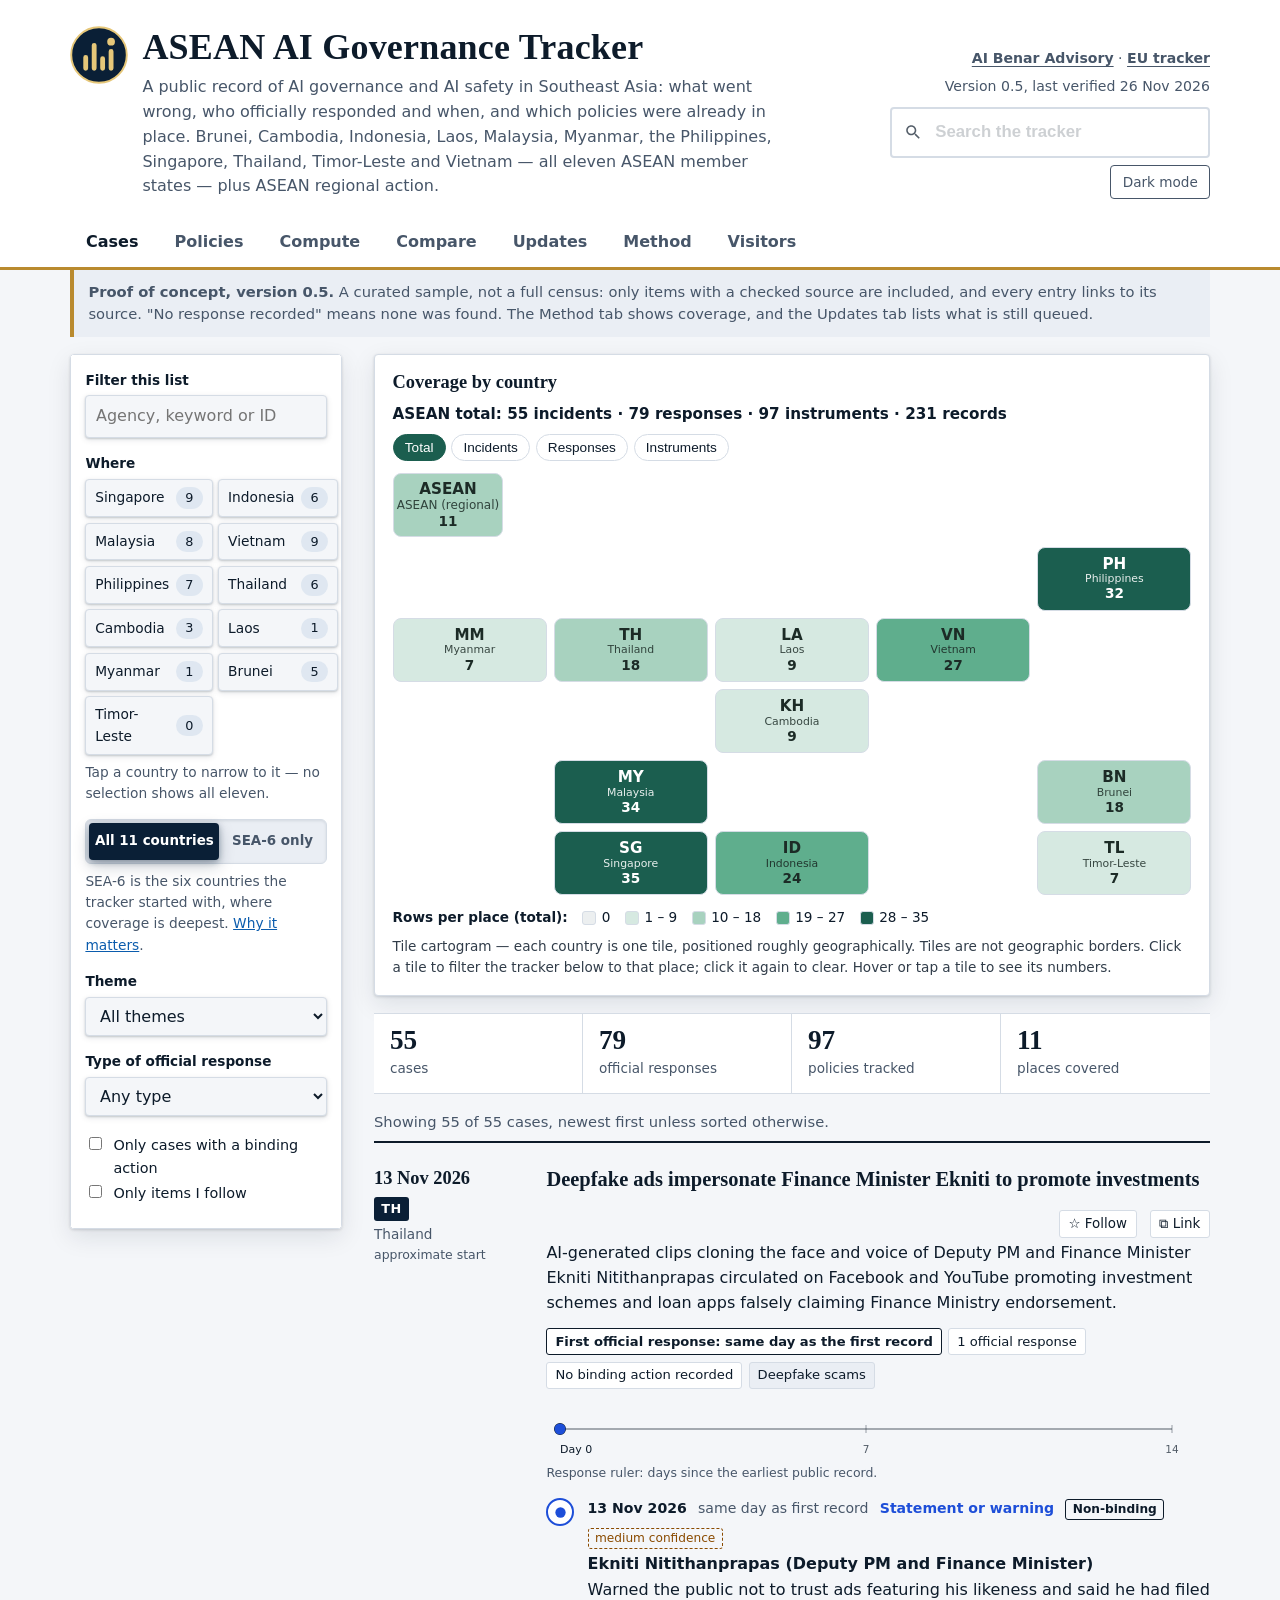
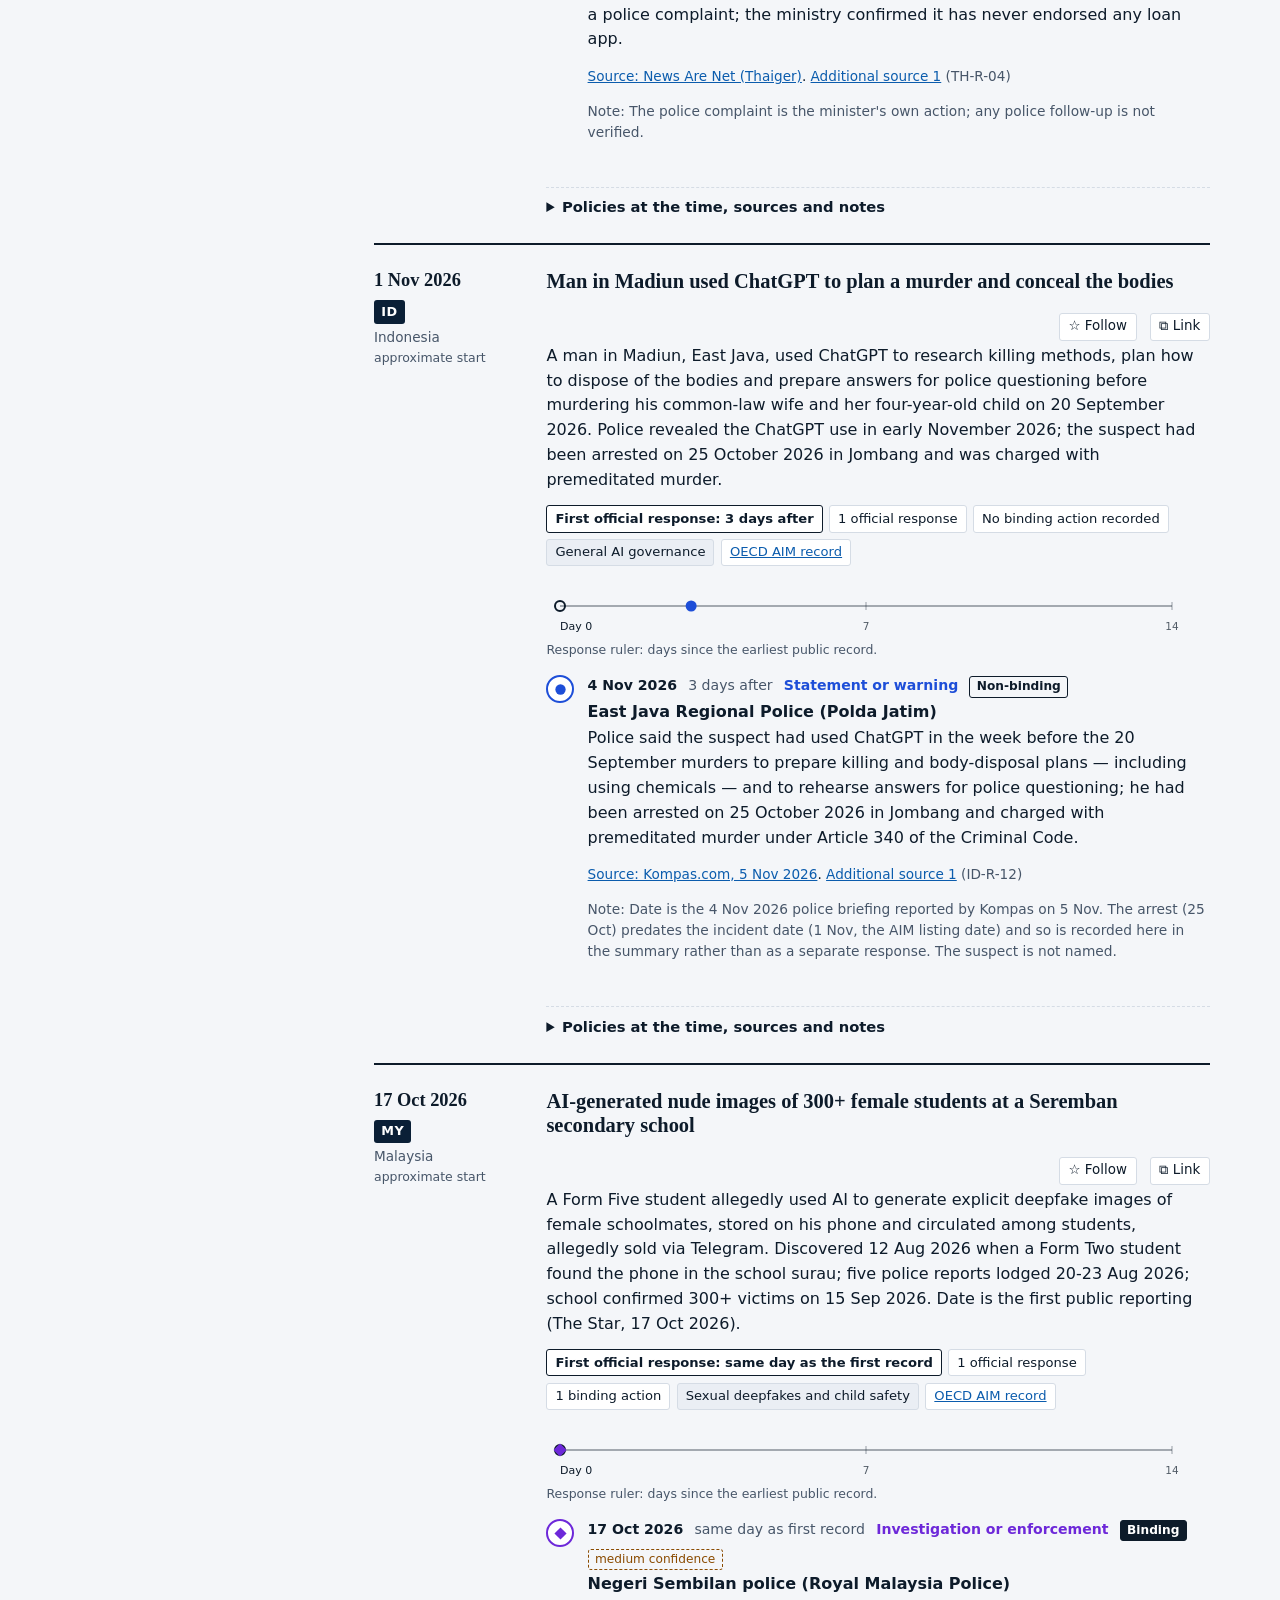
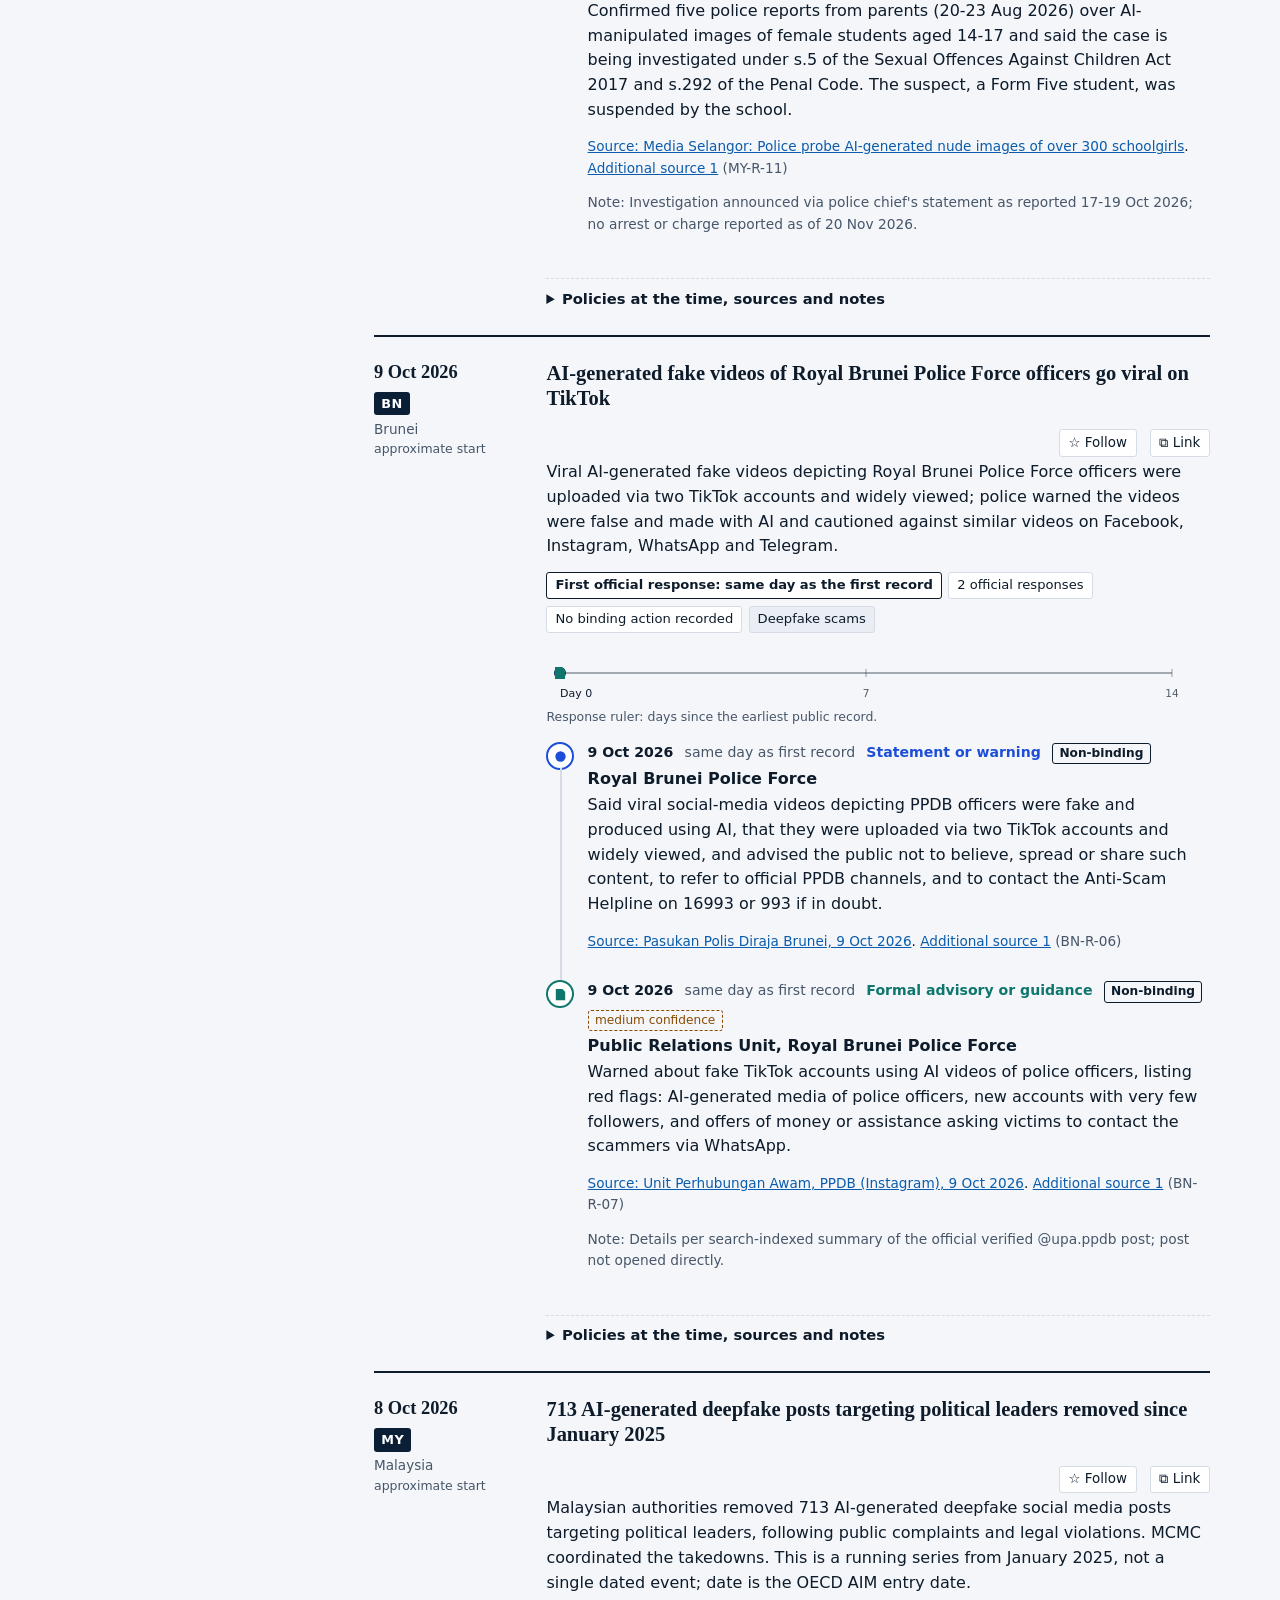
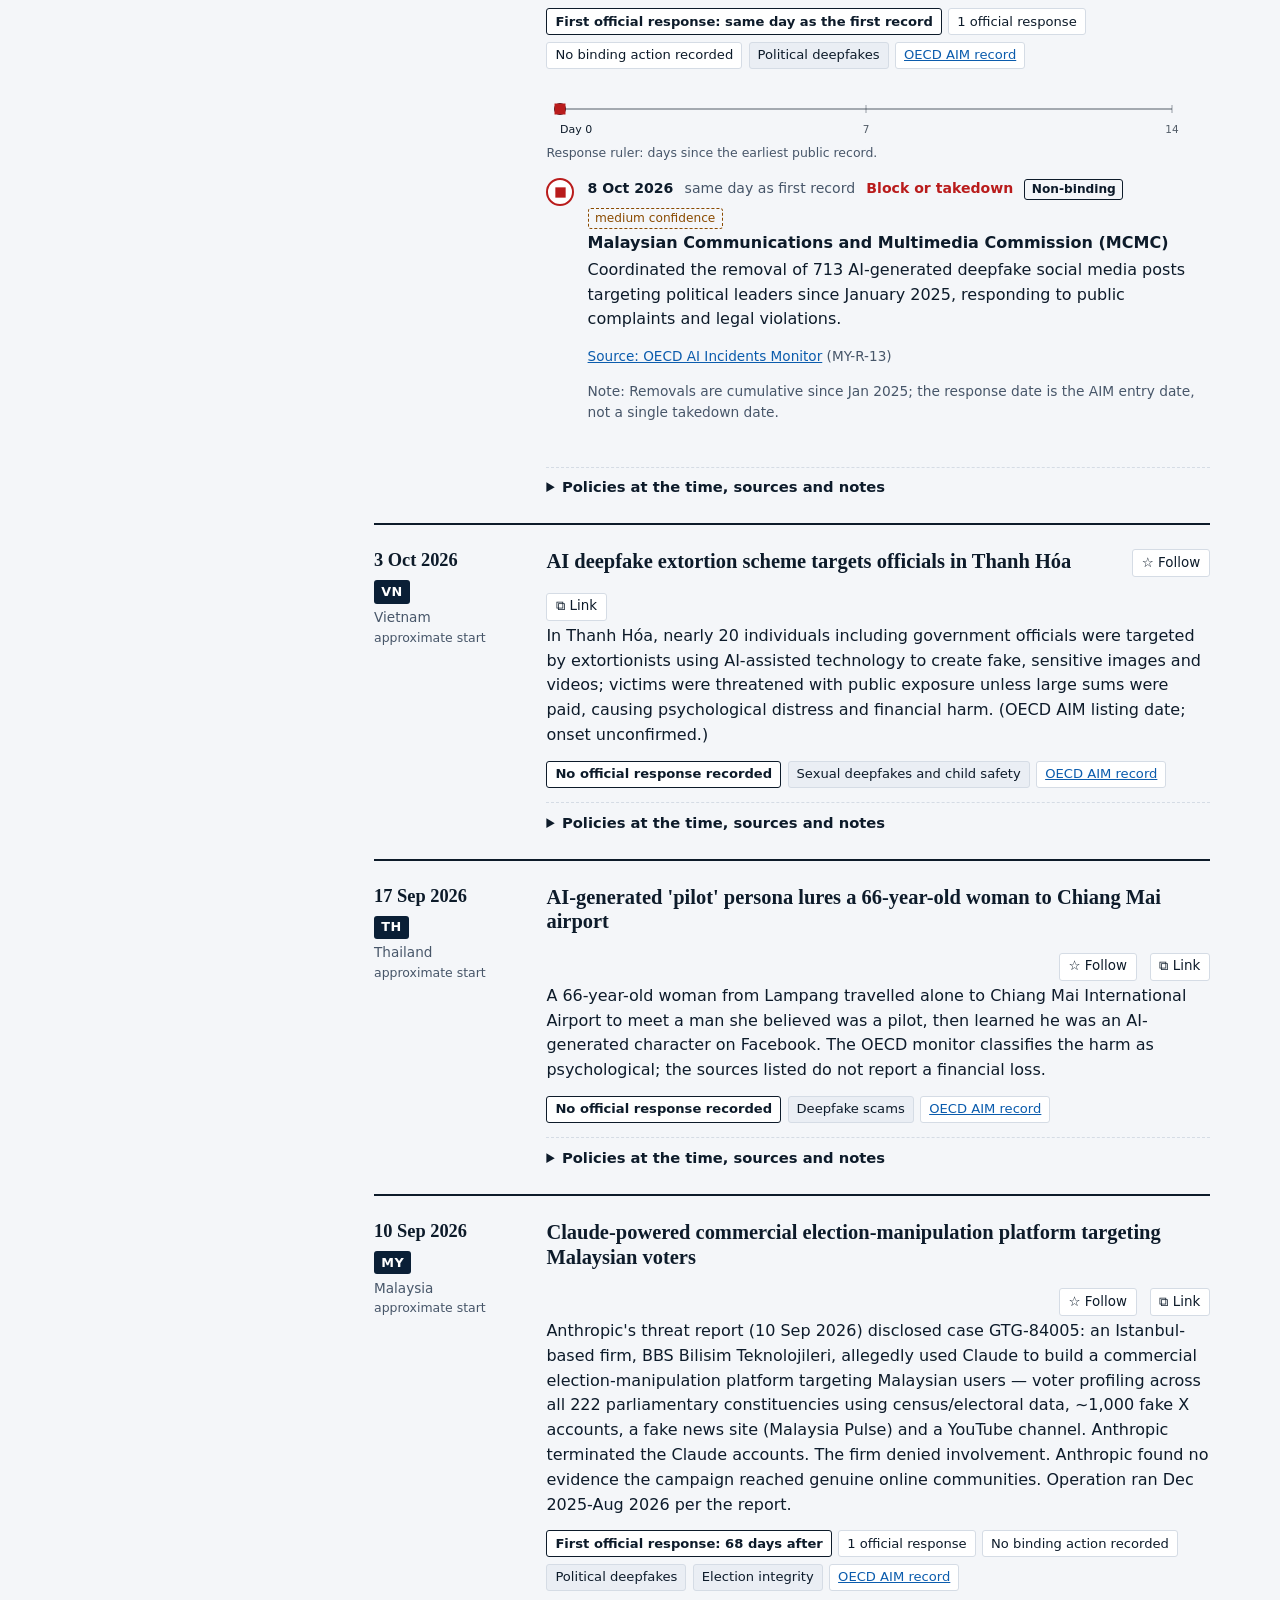
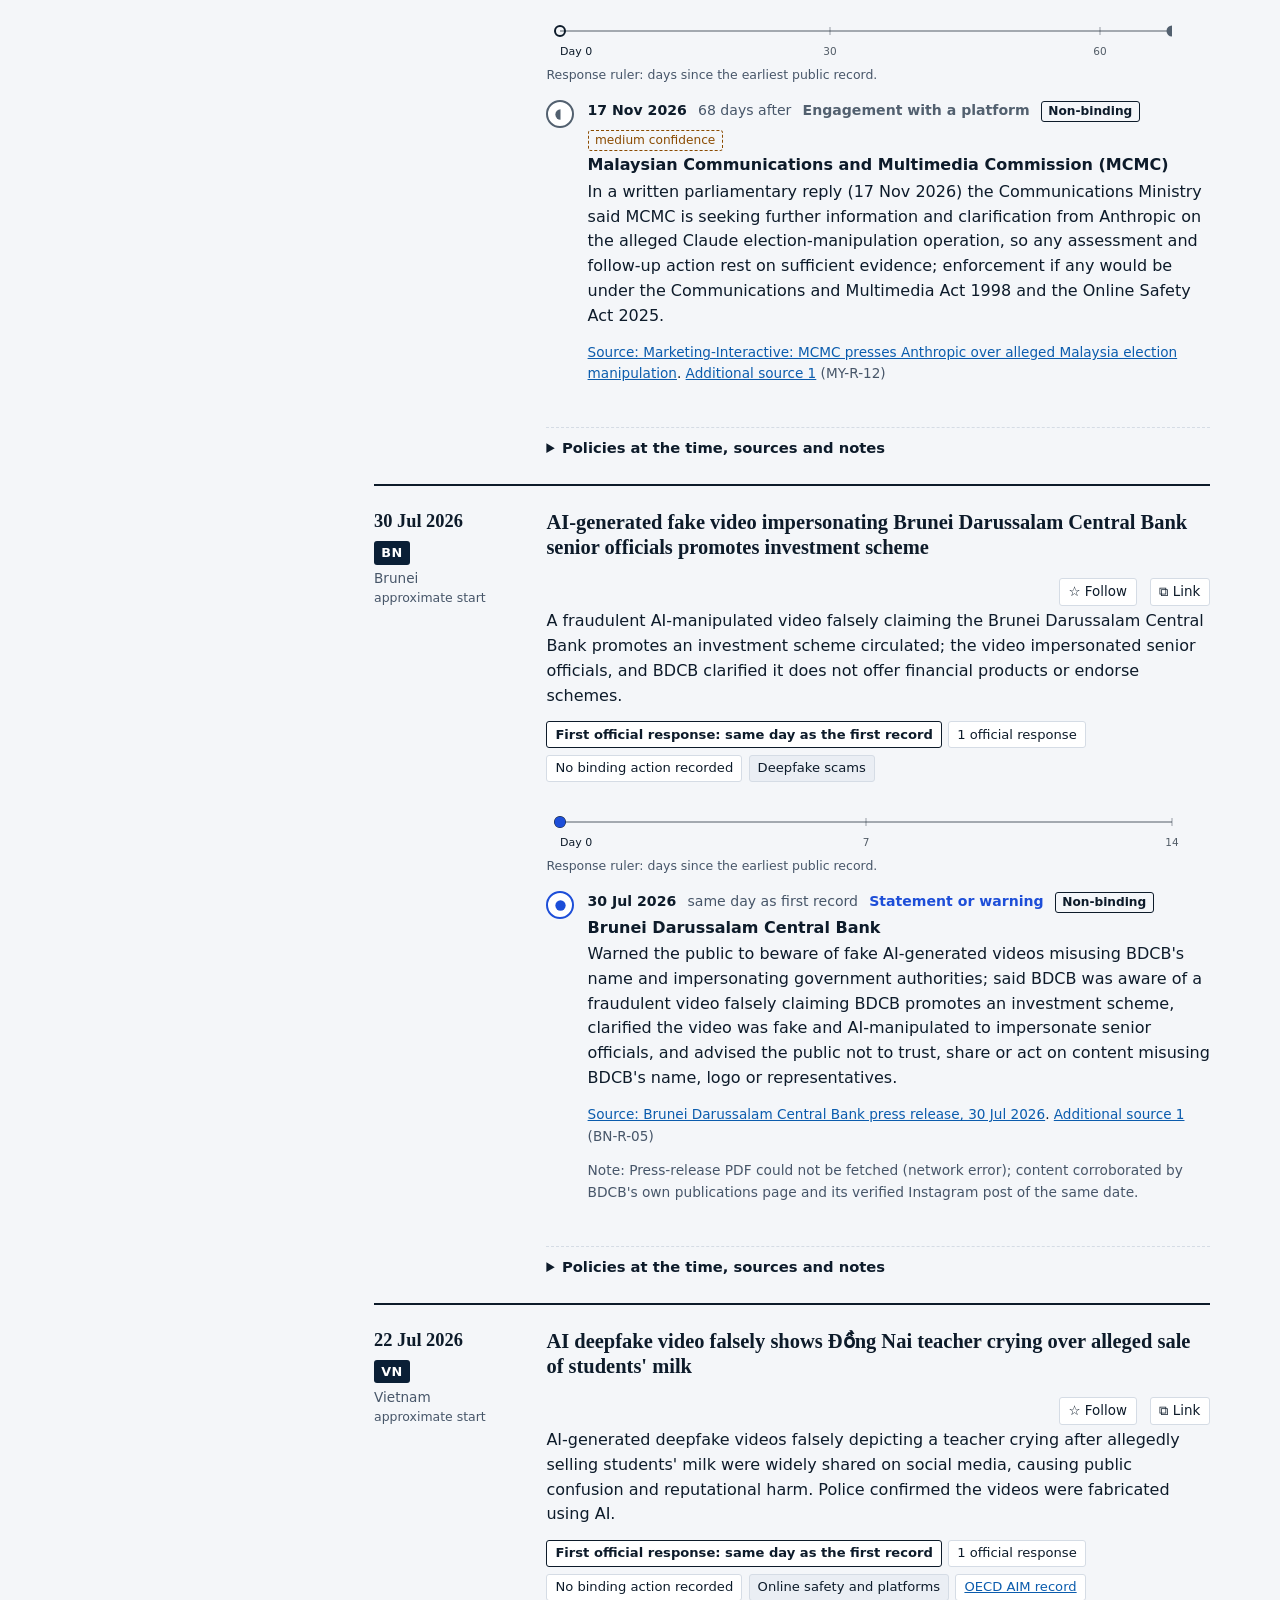
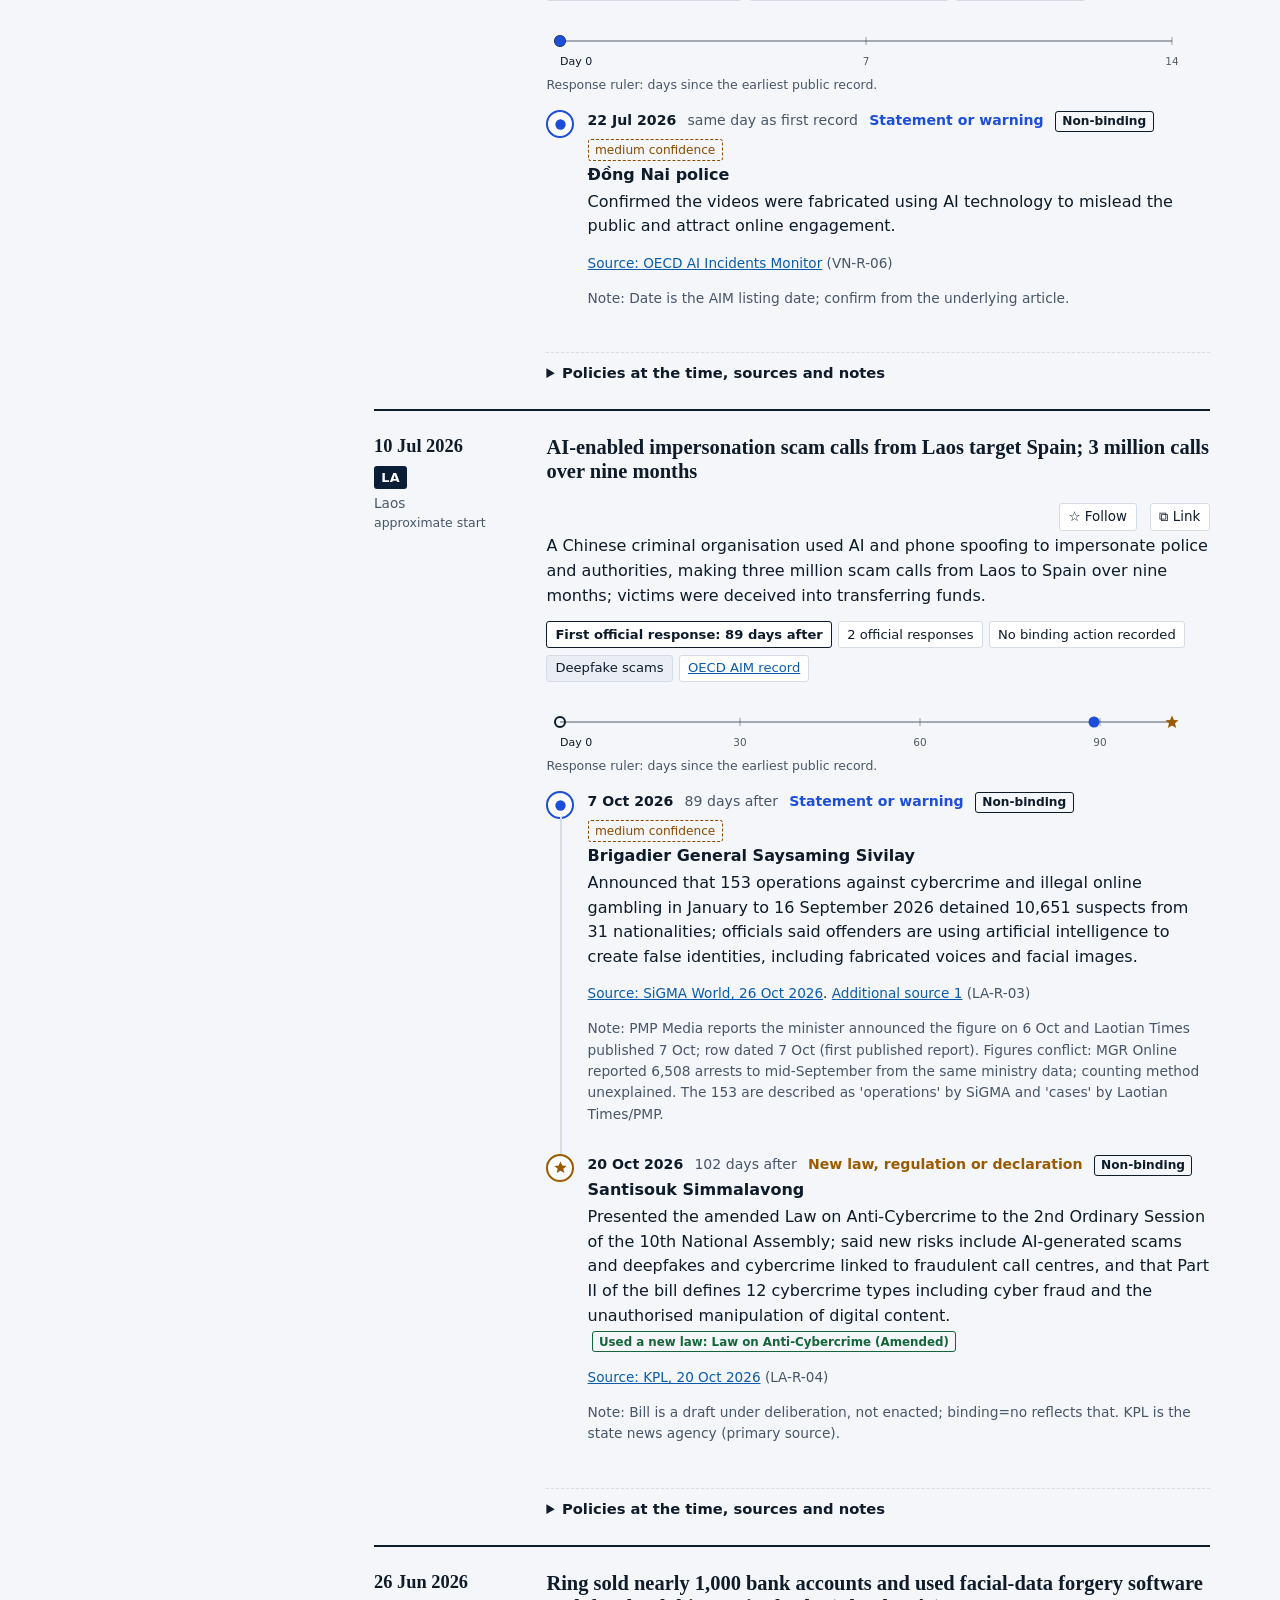
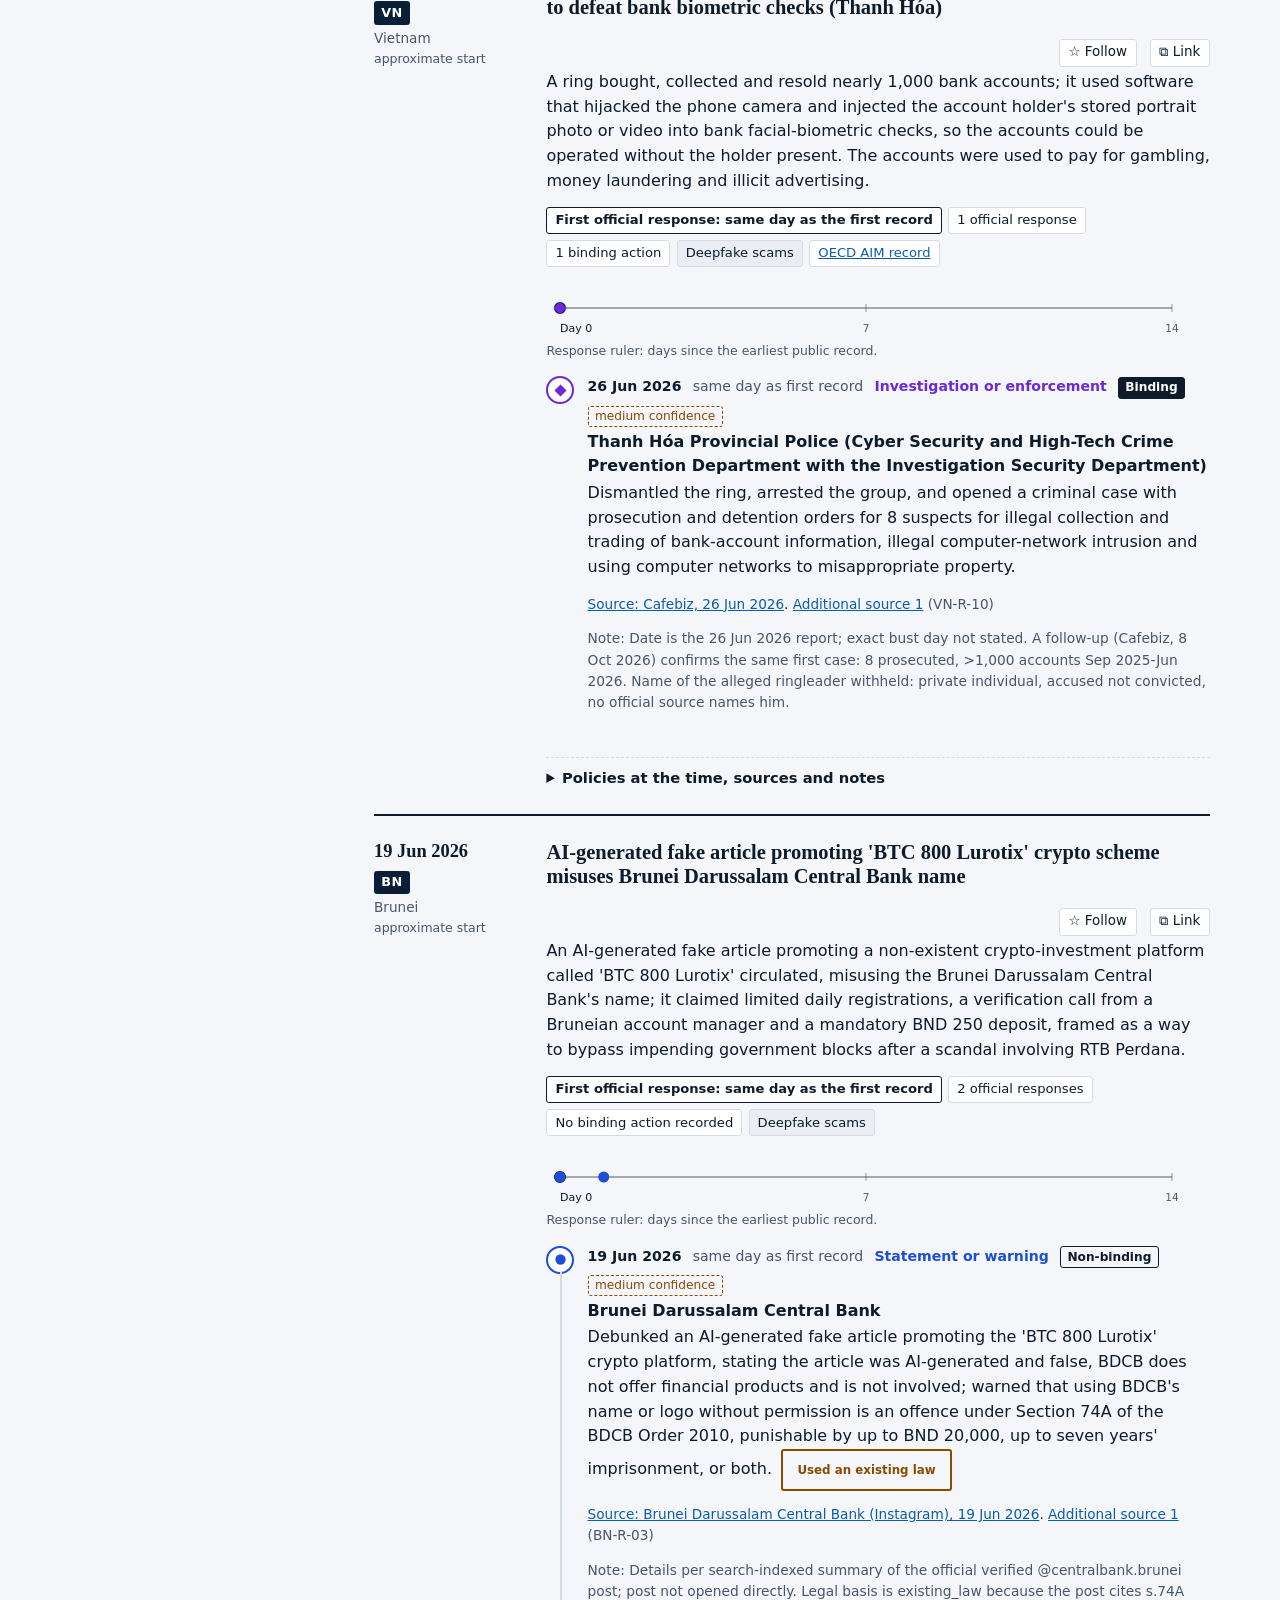
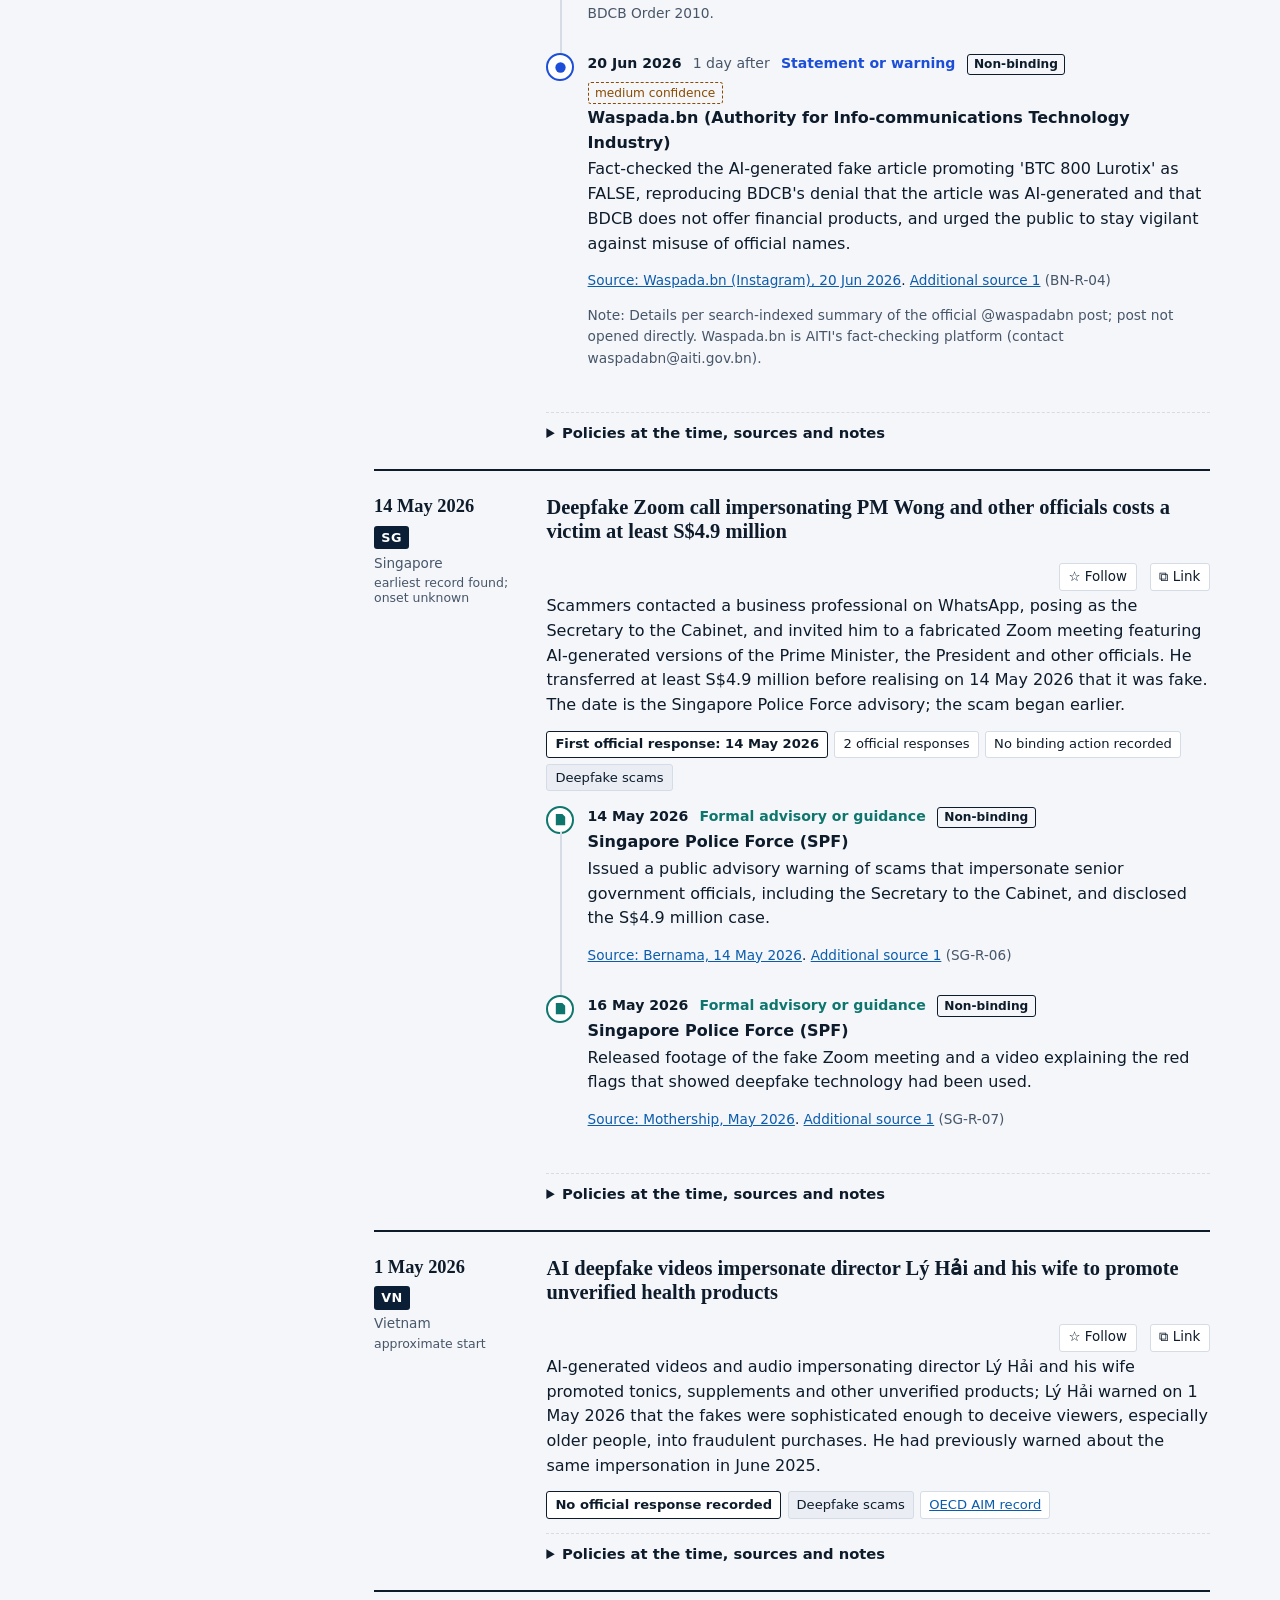
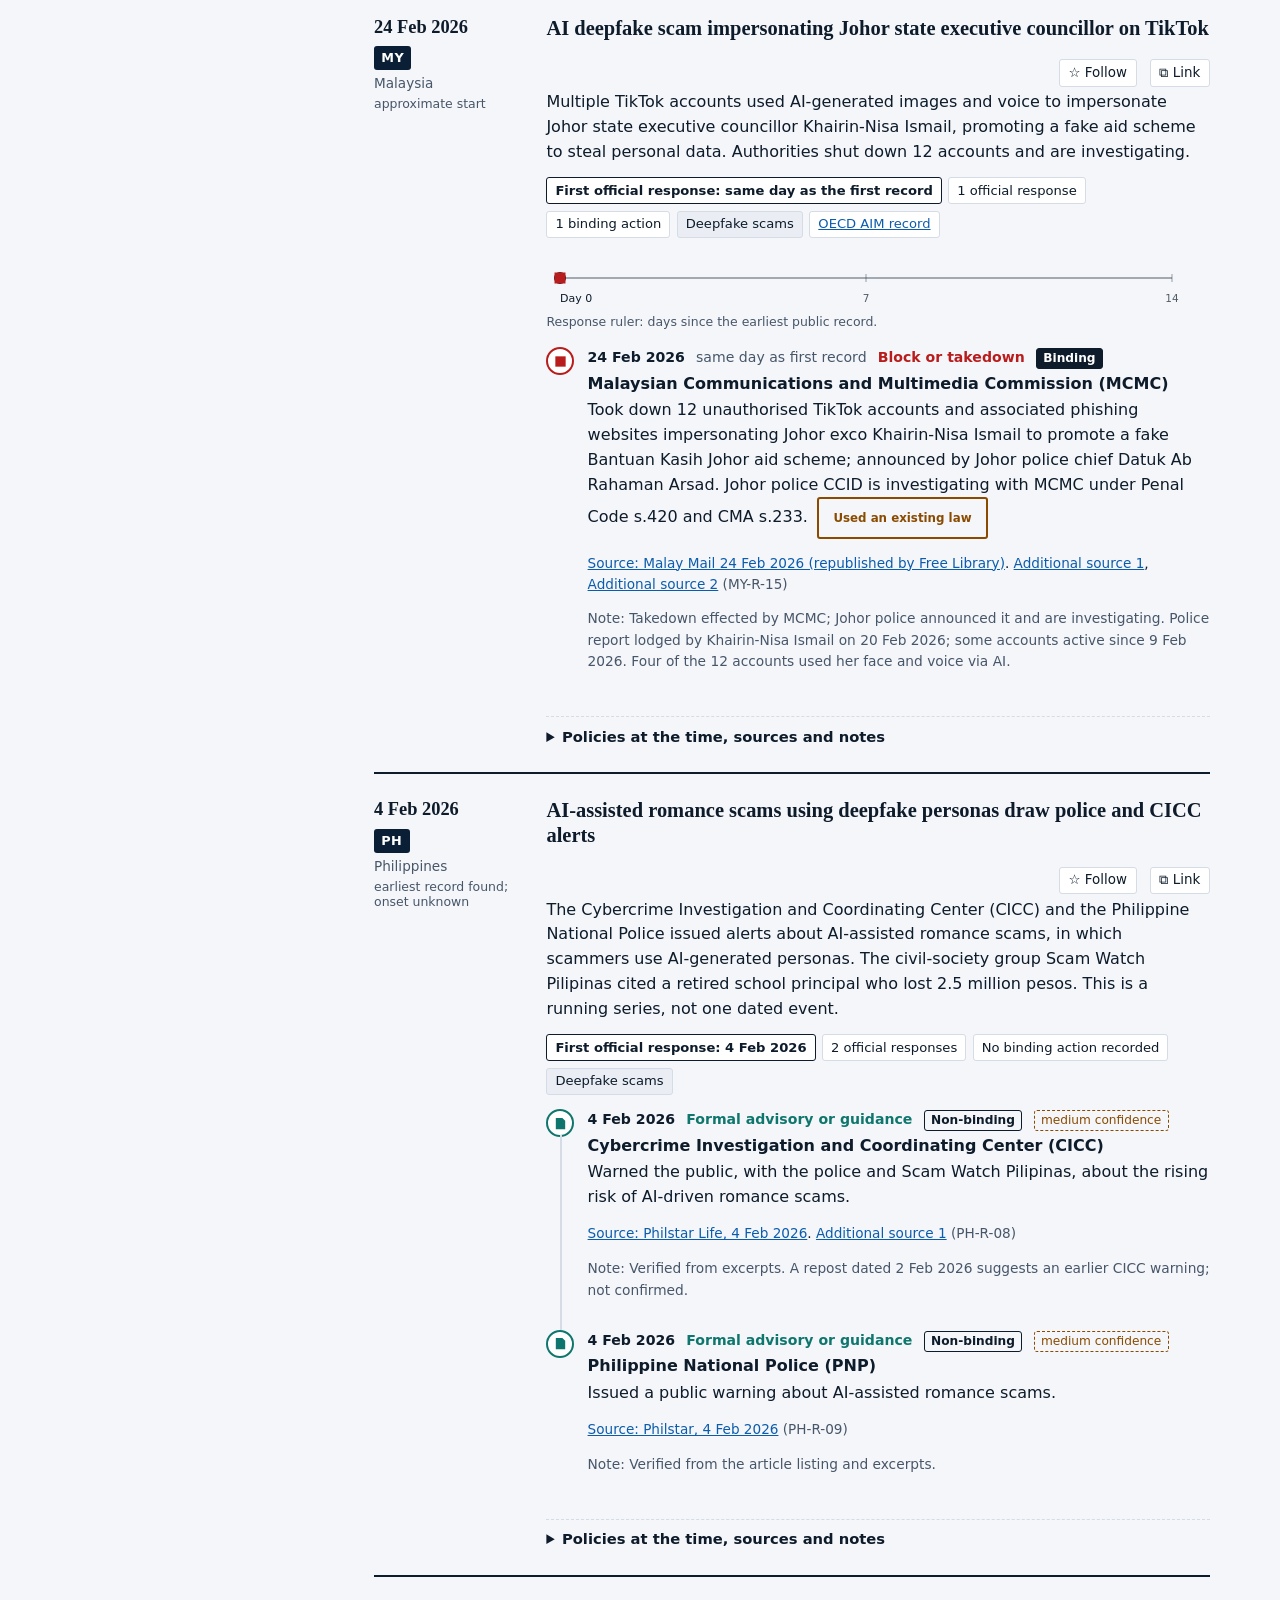
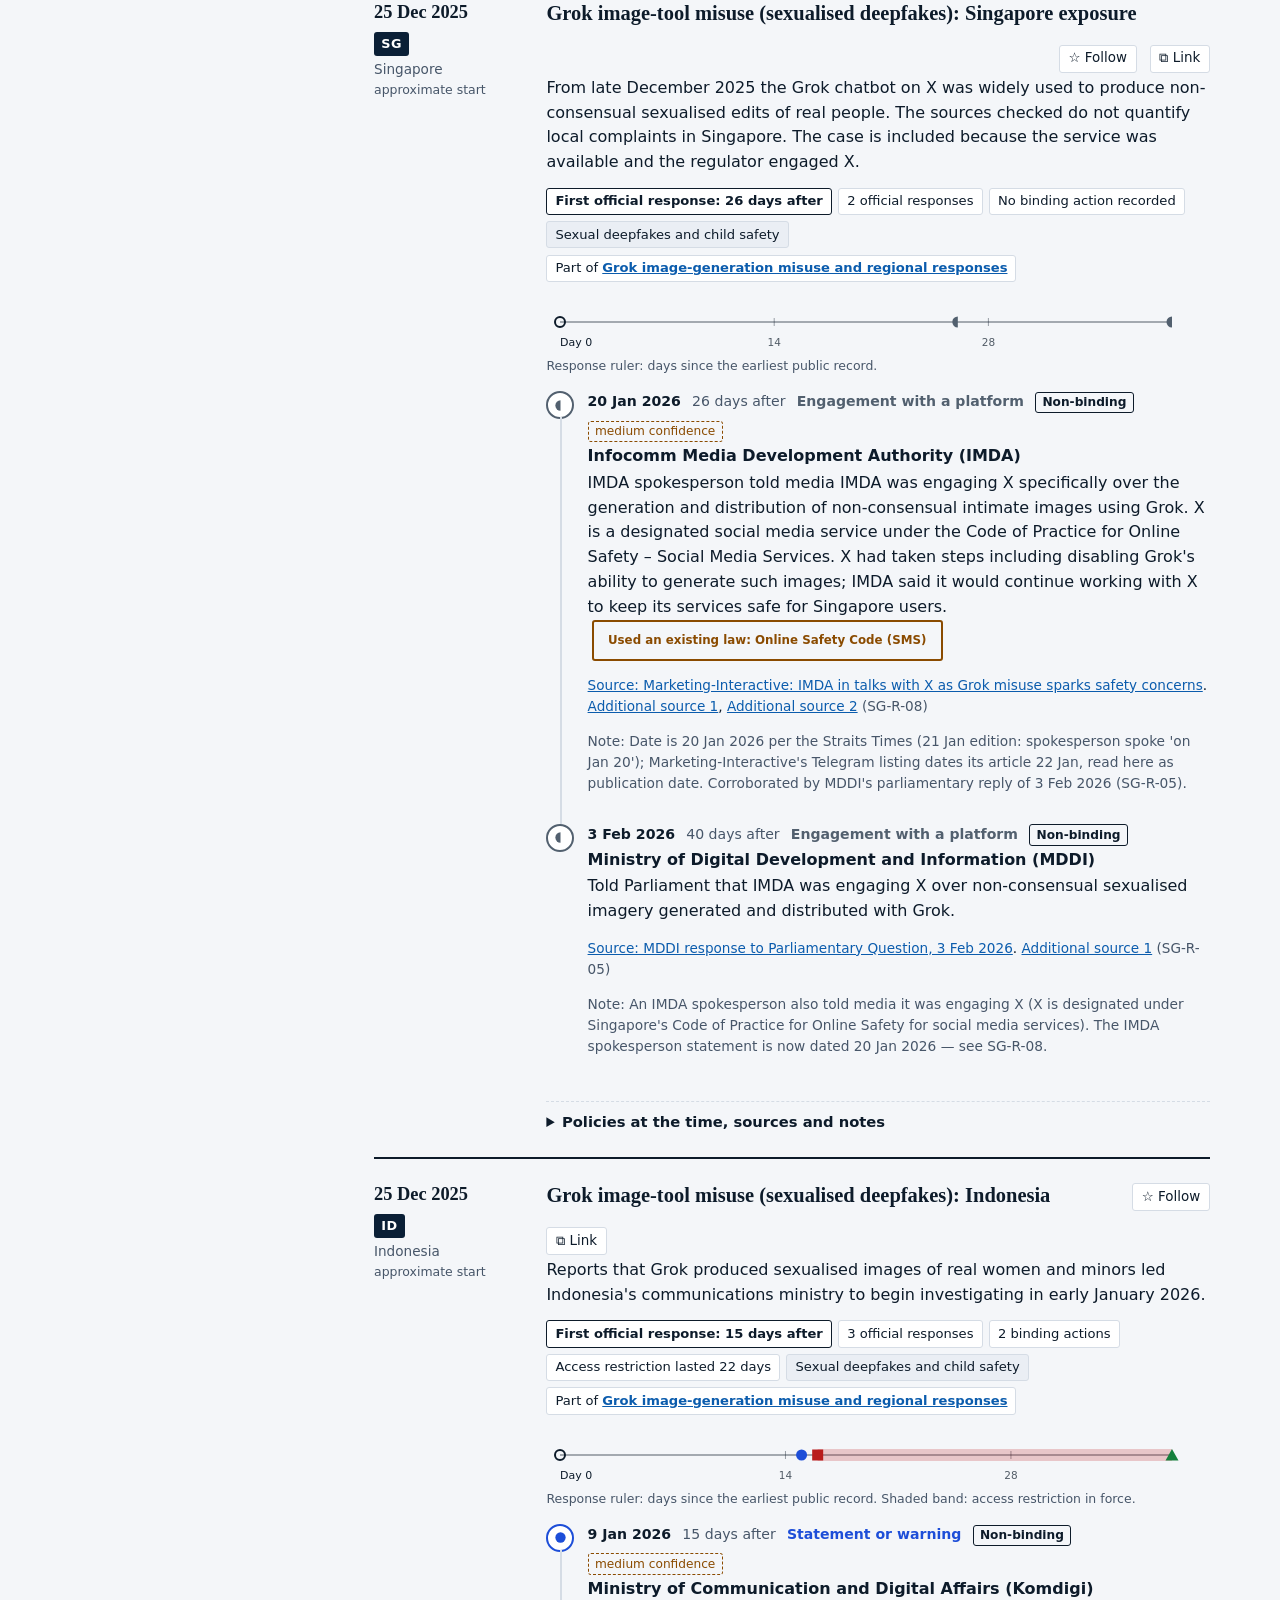
==== index.html @ 59e5571f "Add files via upload" ====
<!DOCTYPE html>
<html lang="en" data-theme="light">
<head>
<meta charset="utf-8">
<meta name="viewport" content="width=device-width, initial-scale=1">
<!-- Security headers GitHub Pages cannot set server-side (see README,
     "Privacy and security"): the meta equivalents that exist are set here.
     X-Content-Type-Options, X-Frame-Options and Permissions-Policy have no
     meta equivalent (browsers ignore a Permissions-Policy <meta> tag).
     CSP notes: the viewer script and styles are inline, so 'unsafe-inline'
     is required for both; the only external script is GoatCounter from
     gc.zgo.at, and the only external fetch is its counting endpoint
     (*.goatcounter.com, incl. the image-pixel fallback). Pagefind search
     runs on WebAssembly, so 'wasm-unsafe-eval' is allowed for script-src:
     it permits compiling WebAssembly and nothing else — JavaScript eval
     stays blocked. If STATS_URL in build.py is ever set to another host,
     add it to connect-src. -->
<meta http-equiv="Content-Security-Policy" content="default-src 'self'; script-src 'self' 'unsafe-inline' 'wasm-unsafe-eval' https://gc.zgo.at; style-src 'self' 'unsafe-inline'; img-src 'self' data: https://*.goatcounter.com; connect-src 'self' https://*.goatcounter.com; font-src 'self'; object-src 'none'; base-uri 'self'; form-action 'none'">
<meta name="referrer" content="strict-origin-when-cross-origin">
<title>ASEAN AI Governance Tracker</title>
<meta name="description" content="A public record of AI governance and AI safety in Southeast Asia: AI incidents, official responses, policies and compute, for all eleven ASEAN member states and ASEAN regional action. Every entry has a source link.">
<link rel="icon" href="data:image/svg+xml,%3Csvg xmlns='http://www.w3.org/2000/svg' viewBox='0 0 16 16'%3E%3Ccircle cx='8' cy='8' r='8' fill='%230a1f36'/%3E%3Cpath d='M4.6 11.6V8.4M7 11.6V5.4M9.4 11.6V8.9M11.8 11.6V7' stroke='%23e6c779' stroke-width='1.6' stroke-linecap='round'/%3E%3C/svg%3E">
<link rel="alternate" type="application/rss+xml" title="ASEAN AI Governance Tracker — Updates" href="feed.xml">
<link rel="alternate" type="application/feed+json" title="ASEAN AI Governance Tracker — Updates" href="feed.json">
<link rel="stylesheet" href="pagefind/pagefind-ui.css">
<style>
:root{
  --paper:#f4f6f9; --surface:#fff; --ink:#0d1b2a; --muted:#475669; --line:#d5dce5; --soft:#eaeef4;
  --navy:#0a1f36; --gold:#b98a2e; --gold-text:#e6c779; --link:#0b5cad; --focus:#0b5cad;
  --t-statement:#1d4ed8; --t-advisory:#0f766e; --t-enforcement:#6d28d9; --t-block:#b91c1c;
  --t-engagement:#52606f; --t-lifted:#15803d; --t-legislation:#9a5b00;
  --ok:#14663a; --warn:#8a4b00; --serif:Georgia,"Iowan Old Style","Times New Roman",serif;
  --sans:system-ui,-apple-system,"Segoe UI",Roboto,"Helvetica Neue",Arial,sans-serif;
  --sel:#0a1f36; --sel-ink:#fff;
  --sh-btn:0 1px 2px rgba(10,25,45,.18),0 2px 6px rgba(10,25,45,.10);
  --sh-btn-hov:0 2px 5px rgba(10,25,45,.22),0 6px 16px rgba(10,25,45,.14);
  --sh-card:0 1px 3px rgba(10,25,45,.16),0 8px 24px rgba(10,25,45,.10);
  --sh-sel:0 2px 6px rgba(10,31,54,.35),0 6px 16px rgba(10,31,54,.22);
}
[data-theme=dark]{
  --paper:#0c1521; --surface:#122033; --ink:#e9eef5; --muted:#a3b3c4; --line:#27384d; --soft:#192a40;
  --navy:#071423; --gold:#d6ae5a; --gold-text:#e6c779; --link:#8ab8ff; --focus:#8ab8ff;
  --t-statement:#8fb0ff; --t-advisory:#4fd1c5; --t-enforcement:#bba2ff; --t-block:#ff8f85;
  --t-engagement:#aab9c9; --t-lifted:#6ee79a; --t-legislation:#f2c14e; --ok:#6ee79a; --warn:#f2c14e;
  --sel:#2b6cb0; --sel-ink:#fff;
  --sh-btn:0 1px 3px rgba(0,0,0,.55),0 3px 10px rgba(0,0,0,.35);
  --sh-btn-hov:0 2px 6px rgba(0,0,0,.6),0 8px 20px rgba(0,0,0,.45);
  --sh-card:0 1px 3px rgba(0,0,0,.5),0 10px 28px rgba(0,0,0,.4);
  --sh-sel:0 2px 8px rgba(61,139,219,.5),0 6px 18px rgba(61,139,219,.32);
}
*{box-sizing:border-box}
html{scroll-behavior:smooth}
@media (prefers-reduced-motion:reduce){html{scroll-behavior:auto}*{transition:none!important}}
body{margin:0;background:var(--paper);color:var(--ink);font:16px/1.55 var(--sans);-webkit-text-size-adjust:100%}
a{color:var(--link)}
a:focus-visible,button:focus-visible,input:focus-visible,select:focus-visible,summary:focus-visible,[tabindex]:focus-visible{outline:3px solid var(--focus);outline-offset:2px;border-radius:3px}
.skip{position:absolute;left:-999px;top:0;background:var(--surface);color:var(--ink);padding:.6rem 1rem;z-index:50}
.skip:focus{left:8px;top:8px}
.wrap{max-width:1180px;margin:0 auto;padding:0 1.25rem}
h1,h2,h3{font-family:var(--serif);line-height:1.2;margin:0}
.num{font-variant-numeric:tabular-nums}

/* masthead */
.masthead{background:var(--navy);color:#fff;border-bottom:3px solid var(--gold)}
.mast-row{display:flex;gap:1.5rem;justify-content:space-between;align-items:flex-end;padding-top:1.6rem;padding-bottom:1.1rem;flex-wrap:wrap}
.masthead h1{font-size:clamp(1.55rem,3.4vw,2.25rem);font-weight:700;letter-spacing:.2px}
.lede{margin:.4rem 0 0;max-width:62ch;color:#cfd9e6;font-size:1rem}
.mast-title{display:flex;gap:.9rem;align-items:flex-start}
.emblem{flex:none;width:58px;height:58px}
.emblem svg{width:100%;height:100%;display:block}
.seabtns{display:flex;gap:3px;background:var(--soft);border:1px solid var(--line);border-radius:6px;padding:3px;box-shadow:inset 0 1px 3px rgba(10,25,45,.10)}
.seabtns .btn{flex:1;border:0;background:transparent;box-shadow:none;padding:.5rem .35rem;border-radius:4px;color:var(--muted);white-space:nowrap;font-size:.84rem}
.seabtns .btn:hover{transform:none;box-shadow:none;border-color:transparent;color:var(--ink)}
.seabtns .btn.on{background:var(--sel);color:var(--sel-ink);box-shadow:var(--sh-sel)}
.mast-tools{text-align:right;font-size:.88rem;color:#cfd9e6}
.mast-tools p{margin:0 0 .4rem}
button.ghost{background:transparent;color:inherit;border:1px solid currentColor;border-radius:4px;padding:.35rem .7rem;font:inherit;font-size:.85rem;cursor:pointer}
.tabs{display:flex;gap:.25rem;overflow-x:auto;scrollbar-width:thin}
.tabs [role=tab]{background:none;border:0;color:#cfd9e6;font:inherit;font-weight:600;padding:.8rem 1rem;cursor:pointer;border-bottom:3px solid transparent;margin-bottom:-3px;white-space:nowrap}
.tabs [role=tab]:hover{color:#fff}
.tabs [role=tab][aria-selected=true]{color:#fff;border-bottom-color:var(--gold-text)}
.tabs .badge{background:var(--gold-text);color:#10243b;border-radius:99px;font-size:.72rem;padding:.05rem .45rem;margin-left:.3rem;font-weight:700}
.tabs :focus-visible{outline-color:#fff}

/* layout */
main{padding-top:1.1rem;padding-bottom:3rem}
.notice{background:var(--soft);border-left:4px solid var(--gold);padding:.65rem .9rem;font-size:.92rem;color:var(--muted);margin-bottom:1.1rem}
.layout{display:grid;grid-template-columns:272px minmax(0,1fr);gap:2rem;align-items:start}
.layout.no-rail{grid-template-columns:minmax(0,1fr)}
.layout.no-rail #rail{display:none}
#rail{position:sticky;top:.8rem}
@media (min-width:981px){
  /* Desktop: the rail is taller than a laptop viewport (about 1060px), so
   * sticky alone leaves Sort and the action buttons below the fold — on a
   * 768px-high screen they can never be reached, because a sticky rail
   * stops moving once its top hits the viewport top. Cap the panel to the
   * viewport and let it scroll inside itself, so every control is reachable. */
  #rail details{max-height:calc(100vh - 1.6rem);overflow-y:auto}
}
#rail details{border:1px solid var(--line);background:var(--surface);border-radius:4px;box-shadow:var(--sh-card)}
#rail summary{padding:.7rem .9rem;font-weight:700;cursor:pointer;list-style:none;display:none;align-items:center;gap:.5rem;border-radius:4px;box-shadow:var(--sh-btn)}
#rail summary::-webkit-details-marker{display:none}
#rail summary::after{content:"";flex:none;width:.55rem;height:.55rem;border-right:2px solid currentColor;border-bottom:2px solid currentColor;transform:rotate(45deg);margin-left:.4rem;transition:transform .2s}
#rail details[open] summary::after{transform:rotate(225deg)}
#rail summary.has-filters{border:1px solid var(--sel);box-shadow:0 0 0 1px var(--sel),var(--sh-btn)}
#rail summary .fcount{margin-left:auto;background:var(--sel);color:var(--sel-ink);border-radius:99px;min-width:1.4rem;height:1.4rem;line-height:1.4rem;text-align:center;font-size:.78rem;font-weight:700;padding:0 .35rem}
#rail .rail-body{padding:.9rem;display:grid;gap:.95rem}
.field label,.field legend{display:block;font-size:.85rem;font-weight:700;margin-bottom:.3rem;padding:0}
.field input[type=search],.field select{width:100%;font:inherit;padding:.5rem .6rem;border:1px solid var(--line);background:var(--paper);color:var(--ink);border-radius:4px;box-shadow:var(--sh-btn)}
.rail-done{display:none;width:100%}
fieldset{border:0;margin:0;padding:0;min-width:0}
.where{display:grid;grid-template-columns:1fr 1fr;gap:.35rem}
.where button{font:inherit;font-size:.86rem;text-align:left;padding:.45rem .55rem;border:1px solid var(--line);background:var(--paper);color:var(--ink);border-radius:4px;cursor:pointer;display:flex;gap:.4rem;align-items:center;box-shadow:var(--sh-btn);transition:background .15s,border-color .15s,box-shadow .15s,transform .15s}
.where button:hover{border-color:var(--link);transform:translateY(-1px);box-shadow:var(--sh-btn-hov)}
.where button:active{transform:translateY(0);box-shadow:var(--sh-btn)}
.where button[aria-pressed=true]{background:var(--sel);color:var(--sel-ink);border-color:transparent;box-shadow:var(--sh-sel)}
.where button[aria-pressed=true]::before{content:"✓";font-weight:700}
.where .n{font-variant-numeric:tabular-nums;font-size:.8rem;background:rgba(127,166,204,.18);border-radius:99px;padding:.05rem .5rem;min-width:1.7rem;text-align:center;margin-left:auto}
.where button[aria-pressed=true] .n{background:rgba(255,255,255,.25);color:var(--sel-ink)}
.checks label{display:flex;gap:.5rem;align-items:flex-start;font-weight:400;font-size:.9rem;margin:.2rem 0}
.rail-actions{display:grid;gap:.4rem}
.btn{font:inherit;font-size:.88rem;font-weight:600;padding:.5rem .7rem;border:1px solid var(--line);background:var(--surface);color:var(--ink);border-radius:4px;cursor:pointer;text-align:center;box-shadow:var(--sh-btn);transition:background .15s,border-color .15s,box-shadow .15s,transform .15s}
.btn:hover{border-color:var(--link);transform:translateY(-1px);box-shadow:var(--sh-btn-hov)}
.btn:active{transform:translateY(0);box-shadow:var(--sh-btn)}
.btn.primary{background:var(--sel);color:var(--sel-ink);border-color:transparent}
.btn.primary:hover{border-color:transparent}
.hidden{display:none!important}
.sr{position:absolute;left:-9999px;width:1px;height:1px;overflow:hidden}

/* glance */
.glance{display:grid;grid-template-columns:repeat(4,1fr);gap:0;border-top:1px solid var(--line);border-bottom:1px solid var(--line);margin-bottom:1.1rem;background:var(--surface)}
.glance div{padding:.75rem 1rem;border-right:1px solid var(--line)}
.glance div:last-child{border-right:0}
.glance b{display:block;font:700 1.7rem/1.1 var(--serif);font-variant-numeric:tabular-nums}
.glance span{font-size:.85rem;color:var(--muted)}
/* tile map: "Where the rows are" box above the Cases and Policies lists */
.map-box{border:1px solid var(--line);background:var(--surface);border-radius:4px;box-shadow:var(--sh-card);padding:1rem 1.1rem;margin-bottom:1.1rem}
.map-box h2{font-size:1.15rem;margin-bottom:.6rem}
.resultbar{display:flex;justify-content:space-between;gap:1rem;align-items:baseline;margin:.2rem 0 .4rem;color:var(--muted);font-size:.92rem;flex-wrap:wrap}
.chipsrow{display:flex;gap:.4rem;flex-wrap:wrap;margin:0 0 .8rem}
.fchip{display:inline-flex;gap:.35rem;align-items:center;background:var(--soft);border:1px solid var(--line);border-radius:99px;padding:.15rem .3rem .15rem .65rem;font-size:.84rem}
.fchip button{border:0;background:none;color:inherit;cursor:pointer;font-size:1rem;line-height:1;padding:.1rem .35rem}

/* case ledger */
.case{display:grid;grid-template-columns:150px minmax(0,1fr);gap:1.4rem;padding:1.5rem 0;border-top:2px solid var(--ink)}
.case + .case{margin-top:0}
.case-side .when{font:700 1.15rem/1.2 var(--serif)}
.case-side .approx{display:block;font:400 .78rem var(--sans);color:var(--muted);margin-top:.1rem}
.cc{display:inline-block;margin-top:.55rem;font-weight:700;font-size:.8rem;letter-spacing:.04em;background:var(--navy);color:#fff;border-radius:3px;padding:.12rem .45rem}
.cname{display:block;font-size:.85rem;color:var(--muted);margin-top:.2rem}
.case h3{font-size:1.28rem;margin-bottom:.4rem}
.case .sum{margin:.2rem 0 .8rem;max-width:72ch}
.pills{display:flex;gap:.4rem;flex-wrap:wrap;margin:.1rem 0 .9rem}
.pill{font-size:.82rem;border:1px solid var(--line);background:var(--surface);border-radius:3px;padding:.15rem .5rem}
.pill.strong{border-color:var(--ink);font-weight:700}
.pill.event a{font-weight:600}
.pill.theme{background:var(--soft)}
.follow{margin-left:auto;white-space:nowrap;flex-shrink:0;font:inherit;font-size:.84rem;border:1px solid var(--line);background:var(--surface);color:var(--ink);padding:.15rem .55rem;border-radius:3px;cursor:pointer}
.follow[aria-pressed=true]{background:var(--gold);border-color:var(--gold);color:#1b1305;font-weight:700}
.copylink{white-space:nowrap;flex-shrink:0;font:inherit;font-size:.84rem;border:1px solid var(--line);background:var(--surface);color:var(--ink);padding:.15rem .55rem;border-radius:3px;cursor:pointer}
.head-row{display:flex;gap:.8rem;align-items:flex-start;flex-wrap:wrap}

/* full-text search (Pagefind): the box sits in the masthead so it is on
 * every tab. The Pagefind UI is themed to the dark masthead in both light
 * and dark mode; its results drop down over the page below. */
#search{position:relative;z-index:20;margin:.55rem 0 .45rem;min-width:min(320px,100%);text-align:left;
  --pagefind-ui-text:#fff;--pagefind-ui-background:#0a1f36;--pagefind-ui-border:#3a4d63;
  --pagefind-ui-primary:#e6c779;--pagefind-ui-tag:#0a1f36;--pagefind-ui-border-radius:4px;--pagefind-ui-font:inherit}
#search .pagefind-ui__result-link{color:#fff}
#search .pagefind-ui__result-excerpt{color:#cfd9e6}
#search .pagefind-ui__result-excerpt mark{background:var(--gold-text);color:#10243b}

/* plain static list: hidden by the hidden attribute while JS runs; a noscript style rule in the page shows it when scripting is off, and Pagefind indexes it */
#static-rows{max-width:900px;margin:24px auto 0;padding:0 20px}
#static-rows article{border-top:2px solid var(--ink);padding:1rem 0}
#static-rows h3{font-size:1.15rem;margin-bottom:.3rem}
#static-rows p{margin:.2rem 0}
.ruler{margin:.2rem 0 1rem;max-width:640px}
.ruler > svg{width:100%;height:auto;display:block;overflow:visible}
.ruler .cap{font-size:.78rem;color:var(--muted);margin:.1rem 0 0}
ol.steps{list-style:none;margin:0 0 .9rem;padding:0}
ol.steps li{display:grid;grid-template-columns:30px minmax(0,1fr);gap:.7rem;position:relative;padding-bottom:.95rem}
ol.steps li:not(:last-child)::before{content:"";position:absolute;left:14px;top:26px;bottom:0;width:2px;background:var(--line)}
.ico{width:28px;height:28px;border-radius:50%;display:grid;place-items:center;background:var(--surface);border:2px solid currentColor}
.ico svg{width:15px;height:15px;fill:currentColor}
.t-statement{color:var(--t-statement)}.t-advisory{color:var(--t-advisory)}.t-enforcement{color:var(--t-enforcement)}
.t-block_takedown{color:var(--t-block)}.t-engagement{color:var(--t-engagement)}.t-restriction_lifted{color:var(--t-lifted)}.t-legislation{color:var(--t-legislation)}
.step-top{display:flex;gap:.45rem .7rem;flex-wrap:wrap;align-items:baseline;font-size:.88rem}
.step-top .d{font-weight:700;font-variant-numeric:tabular-nums}
.step-top .lag{color:var(--muted)}
.typelabel{font-weight:700}
.bind{font-size:.76rem;border-radius:3px;padding:.02rem .4rem;border:1px solid var(--ink);font-weight:700}
.bind.yes{background:var(--ink);color:var(--surface)}
.conf{font-size:.76rem;color:var(--warn);border:1px dashed var(--warn);border-radius:3px;padding:.02rem .4rem}
.step-actor{font-weight:700;margin:.15rem 0 0}
.step-sum{margin:.1rem 0 .15rem;max-width:68ch}
.src{font-size:.85rem}
details.more{border-top:1px dashed var(--line);padding-top:.55rem}
details.more summary{cursor:pointer;font-weight:700;font-size:.92rem}
.ctx h4{font:700 .9rem var(--sans);margin:.8rem 0 .25rem}
.ctx ul{margin:0;padding-left:1.1rem}
.ctx li{margin:.2rem 0}
.muted{color:var(--muted)}
.small{font-size:.86rem}
.tag{display:inline-block;font-size:.74rem;font-weight:700;border-radius:3px;padding:.02rem .4rem;border:1px solid var(--line);background:var(--soft);margin-left:.25rem}
.tag.ok{border-color:var(--ok);color:var(--ok);background:transparent}
.tag.warn{border-color:var(--warn);color:var(--warn);background:transparent}

/* policies */
.pol{display:grid;grid-template-columns:150px minmax(0,1fr);gap:1.4rem;padding:1.25rem 0;border-top:2px solid var(--ink)}
.pol h3{font-size:1.15rem;margin-bottom:.3rem}
.pol .when{font:700 1.05rem/1.2 var(--serif)}
.status{display:inline-block;font-size:.78rem;font-weight:700;padding:.05rem .5rem;border-radius:3px;border:1px solid currentColor;margin-top:.5rem}
.s-in_force{color:var(--ok)}.s-adopted{color:var(--link)}.s-draft{color:var(--warn)}.s-proposed{color:var(--warn);border-style:dashed}.s-superseded{color:var(--muted)}
.timing{font-size:.88rem;margin:.4rem 0}
.timing b{font-weight:700}

/* compare */
.sect{margin:0 0 2.4rem}
.sect h2{font-size:1.45rem;margin-bottom:.35rem}
.sect > p{max-width:72ch;margin:.2rem 0 .8rem}
.tablewrap{overflow-x:auto;border:1px solid var(--line);background:var(--surface)}
table{border-collapse:collapse;width:100%;font-size:.9rem}
th,td{padding:.55rem .7rem;border-bottom:1px solid var(--line);text-align:left;vertical-align:top}
thead th{background:var(--soft);font-size:.84rem;position:sticky;top:0}
tbody th{font-weight:700;background:var(--surface);min-width:150px}
td.c{text-align:center}
.stack td{min-width:130px}
.stack .it{display:block;margin:.15rem 0}
.stack a{font-size:.84rem;text-decoration:none;border-bottom:1px dotted currentColor}
.stack .st{font-size:.7rem;font-weight:700;border:1px solid currentColor;border-radius:3px;padding:0 .25rem;margin-left:.2rem;white-space:nowrap}
.dash{color:var(--muted)}
.bar{display:block;height:9px;background:var(--gold);border-radius:2px;margin-top:.25rem}
.statrow{display:flex;flex-wrap:wrap;gap:.8rem;margin:.6rem 0 1.4rem}
.stat{border:1px solid var(--line);background:var(--surface);padding:.7rem 1rem;min-width:11rem}
.stat .n{display:block;font-size:1.7rem;font-weight:700;line-height:1.1}
.stat .l{display:block;font-size:.82rem;color:var(--muted);margin-top:.15rem}
.warn{border:2px solid var(--gold);background:var(--surface);padding:.6rem .9rem;max-width:72ch}
.tl{border:1px solid var(--line);background:var(--surface);padding:.5rem;overflow-x:auto}
.tl > svg{display:block;min-width:760px;width:100%;height:auto}
.tl text{font:12px var(--sans);fill:var(--ink)}
.tl .axis{stroke:var(--line)} .tl .lane{fill:var(--paper)} .tl .restrict{fill:var(--t-block);opacity:.16}
.tl .onset{stroke:var(--ink);stroke-dasharray:4 4}
.tl .mk{cursor:pointer}
.tl .mk:focus-visible,.tl .mk:hover{outline:none;stroke:var(--ink);stroke-width:2}
#tip{position:fixed;z-index:30;background:var(--ink);color:var(--paper);padding:.45rem .6rem;border-radius:4px;font-size:.84rem;max-width:300px;pointer-events:none}
.insight{border-left:4px solid var(--gold);background:var(--surface);padding:.7rem .9rem;margin:.9rem 0;max-width:80ch}
.insight p{margin:.25rem 0}
.legend{display:flex;gap:.4rem .9rem;flex-wrap:wrap;margin:.6rem 0 .2rem;font-size:.84rem}
.legend span{display:inline-flex;gap:.3rem;align-items:center}
.legend svg{width:14px;height:14px;fill:currentColor}

/* updates / method */
.feed{list-style:none;margin:0;padding:0}
.feed li{display:grid;grid-template-columns:120px 1fr;gap:1rem;padding:.7rem 0;border-top:1px solid var(--line)}
.feed time{font-weight:700;font-variant-numeric:tabular-nums}
.prose{max-width:74ch}
.prose h2{font-size:1.35rem;margin:1.8rem 0 .4rem}
.prose h3{font-size:1.05rem;margin:1.1rem 0 .25rem;font-family:var(--sans)}
.prose p,.prose li{margin:.35rem 0}
.prose dt{font-weight:700;margin-top:.7rem}
.prose dd{margin:.1rem 0 0 0}
footer{border-top:1px solid var(--line);margin-top:2rem;padding:1.2rem 0 2.5rem;color:var(--muted);font-size:.88rem}
.empty{padding:2rem 1rem;text-align:center;color:var(--muted);border:1px dashed var(--line);background:var(--surface)}

@media (max-width:980px){
  .layout{grid-template-columns:minmax(0,1fr);gap:1rem}
  /* Narrow screens: the collapsed "Filters and sort" bar sticks to the top
   * of the viewport so it stays reachable while scrolling the results.
   * While the panel is open the rail is static again: the open panel is
   * taller than a phone screen, and a sticky rail would trap its lower
   * controls (including "Show results") below the fold. The .open class
   * is synced with the panel by JS. */
  #rail{position:sticky;top:0;z-index:15}
  #rail.open{position:static}
  #rail summary{display:flex;background:var(--soft);border-bottom:1px solid var(--line)}
  .rail-done{display:block}
  #content{scroll-margin-top:4rem}
  .glance{grid-template-columns:repeat(2,1fr)}
  .glance div:nth-child(2){border-right:0}
  .glance div:nth-child(-n+2){border-bottom:1px solid var(--line)}
}
@media (max-width:640px){
  .case,.pol{grid-template-columns:1fr;gap:.5rem}
  .case-side{display:flex;gap:.6rem;align-items:baseline;flex-wrap:wrap}
  .cc{margin-top:0}
  .feed li{grid-template-columns:1fr;gap:.2rem}
  .mast-tools{text-align:left}
}
@media print{
  .masthead .tabs,#rail,.follow,button.ghost,.skip{display:none!important}
  body{background:#fff}.layout{display:block}
  details.more{display:block}details.more>*{display:block}
}

/* Back to top: bottom right, appears after about one screen of scrolling */
.to-top{position:fixed;right:max(16px,env(safe-area-inset-right,0px) + 16px);bottom:max(16px,env(safe-area-inset-bottom,0px) + 16px);z-index:40;width:48px;height:48px;display:grid;place-items:center;border-radius:50%;background:var(--to-top-bg,#fff);color:var(--to-top-ink,#1a2b4a);border:1px solid rgba(0,0,0,.15);box-shadow:0 6px 20px -8px rgba(0,0,0,.4);text-decoration:none}
.to-top:hover{filter:brightness(.95)}.to-top:focus-visible{outline:3px solid #f2b33d;outline-offset:3px}.to-top[hidden]{display:none}
@media (prefers-reduced-motion:no-preference){.to-top:not([hidden]){animation:ttIn .2s ease}@keyframes ttIn{from{opacity:0;transform:translateY(6px)}}}
@media print{.to-top{display:none!important}}

/* Wide screens: the title block shrinks and the tools keep a fixed width, so the
 * two always sit side by side instead of the tools wrapping into a stranded column. */
@media (min-width:981px){ .mast-row{flex-wrap:nowrap} .mast-title{flex:1 1 0;min-width:0} .mast-tools{flex:0 0 320px} }
/* Narrower screens: the tools become a tidy full-width toolbar under the title,
 * instead of a narrow right-aligned column stranded beneath it. */
@media (max-width:980px){
  .mast-row{align-items:stretch;gap:1rem}
  .mast-tools{flex-basis:100%;text-align:left;display:grid;grid-template-columns:minmax(0,1fr) auto;gap:.55rem .75rem;align-items:center}
  .mast-tools > p{margin:0}
  .mast-tools > p:nth-of-type(1){grid-row:1;grid-column:1}
  .mast-tools > p:nth-of-type(2){grid-row:1;grid-column:1/-1;justify-self:end;text-align:right} /* shares the first row with the link, so the right column is only as wide as the button */
  .mast-tools #search{margin:0;min-width:0}
  .mast-tools #theme{align-self:start;justify-self:end;width:auto;white-space:nowrap} /* button-sized, at the right, not stretched to the version line */
}
@media (max-width:520px){
  .mast-tools > p:nth-of-type(2){grid-row:auto;grid-column:1/-1;justify-self:start;text-align:left}
  .mast-tools{grid-template-columns:minmax(0,1fr)}
  .mast-tools #theme{justify-self:start}
}

/* Light mode: the masthead follows the theme (it used to stay navy, so only the
 * page below changed). The gold rule beneath it stays as the tracker's signature. */
html:not([data-theme=dark]) .masthead{background:var(--surface);color:var(--ink)}
html:not([data-theme=dark]) .lede,html:not([data-theme=dark]) .mast-tools{color:var(--muted)}
html:not([data-theme=dark]) .tabs [role=tab]{color:var(--muted)}
html:not([data-theme=dark]) .tabs [role=tab]:hover,html:not([data-theme=dark]) .tabs [role=tab][aria-selected=true]{color:var(--ink)}
html:not([data-theme=dark]) .tabs [role=tab][aria-selected=true]{border-bottom-color:var(--gold)}
html:not([data-theme=dark]) #search{--pagefind-ui-text:var(--ink);--pagefind-ui-background:var(--surface);--pagefind-ui-border:var(--line);--pagefind-ui-primary:var(--link);--pagefind-ui-tag:var(--soft)}
html:not([data-theme=dark]) #search .pagefind-ui__result-link{color:var(--link)}
html:not([data-theme=dark]) #search .pagefind-ui__result-excerpt{color:var(--muted)}
.home-link{color:inherit;font-weight:600;text-decoration:underline;text-underline-offset:3px;white-space:nowrap}
.foot-nav a{margin-right:1rem}
/* Compare tab: fold-out sections */
details.fold>summary{list-style:none;cursor:pointer;display:flex;flex-wrap:wrap;align-items:baseline;gap:.15rem .6rem;color:var(--ink);border-radius:6px}
details.fold>summary::-webkit-details-marker{display:none}
details.fold>summary h2{margin:0;display:inline}
details.fold>summary h2::before{content:"\25B8";display:inline-block;width:1.1em;color:var(--link);transition:transform .15s}
details.fold[open]>summary h2::before{transform:rotate(90deg)}
details.fold[open]>summary{margin-bottom:.7rem}
details.fold>summary:focus-visible{outline:3px solid var(--focus);outline-offset:4px}
.foldhint{flex-basis:100%;padding-left:1.1em;color:var(--muted);font-size:.93rem;font-weight:400}
.foldbar{display:flex;gap:.5rem;justify-content:flex-end;margin:0 0 .7rem}
.foldbtn:disabled{opacity:.5;cursor:default;transform:none;box-shadow:none}
@media (prefers-reduced-motion:reduce){details.fold>summary h2::before{transition:none}}
@media print{.foldbar{display:none}}
.previewbar{background:#7a3e00;color:#fff;padding:.55rem 1rem;text-align:center;font-weight:600}
.vh{position:absolute!important;width:1px;height:1px;overflow:hidden;clip:rect(0 0 0 0);white-space:nowrap}
table.live tr.lead th,table.live tr.lead td{font-weight:700}
</style>
<link rel="stylesheet" href="map.css">
</head>
<body id="top">
<a class="skip" href="#main">Skip to content</a>
<header class="masthead">
  <div class="wrap mast-row">
    <div class="mast-title">
      <span class="emblem" aria-hidden="true"><svg viewBox="0 0 48 48" width="58" height="58" aria-hidden="true" focusable="false"><circle cx="24" cy="24" r="23" fill="#0a1f36" stroke="#e6c779" stroke-width="1.6"/><path d="M13 35V26M20 35V16M27 35V27M34 35V21" fill="none" stroke="#e6c779" stroke-width="4" stroke-linecap="round"/><circle cx="34" cy="13" r="3.2" fill="#e6c779"/></svg></span>
      <div>
      <h1>ASEAN AI Governance Tracker</h1>
      <p class="lede">A public record of AI governance and AI safety in Southeast Asia: what went wrong, who officially responded and when, and which policies were already in place. Brunei, Cambodia, Indonesia, Laos, Malaysia, Myanmar, the Philippines, Singapore, Thailand, Timor-Leste and Vietnam — all eleven ASEAN member states — plus ASEAN regional action.</p>
      </div>
    </div>
    <div class="mast-tools">
      <p><a class="home-link" href="https://suhaimizainalshah.github.io/AI-Benar-Advisory/">AI Benar Advisory</a> · <a class="home-link" href="https://suhaimizainalshah.github.io/EU-AI-Governance-Tracker/">EU tracker</a></p>
      <p>Version <span id="ver"></span>, last verified <time id="verified"></time></p>
      <div id="search" role="search" aria-label="Search the tracker"></div>
      <button class="ghost" id="theme" type="button" aria-pressed="false">Dark mode</button>
    </div>
  </div>
  <div class="wrap">
    <div class="tabs" role="tablist" aria-label="Tracker sections" id="tabs"></div>
  </div>
</header>

<main id="main" class="wrap" tabindex="-1">
  <div class="notice" id="notice"></div>
  <div class="layout" id="layout">
    <aside id="rail" aria-label="Filters">
      <details id="filters" open>
        <summary>Filters and sort<span class="fcount" id="fcount" hidden>0</span></summary>
        <div class="rail-body">
          <div class="field"><label for="q">Filter this list</label><input id="q" type="search" placeholder="Agency, keyword or ID" autocomplete="off"></div>
          <fieldset class="field"><legend>Where</legend><div class="where" id="where"></div><p class="small muted" style="margin:.4rem 0 0">Tap a country to narrow to it — no selection shows all eleven.</p></fieldset>
          <div class="field"><div class="seabtns"><button type="button" class="btn" id="sea-all">All 11 countries</button><button type="button" class="btn" id="sea-6">SEA-6 only</button></div><p class="small muted" style="margin:.4rem 0 0">SEA-6 is the six countries the tracker started with, where coverage is deepest. <a href="#method">Why it matters</a>.</p></div>
          <div class="field"><label for="theme-sel">Theme</label><select id="theme-sel"></select></div>
          <div class="field" id="f-rt"><label for="rt-sel">Type of official response</label><select id="rt-sel"></select></div>
          <div class="field hidden" id="f-ps"><label for="ps-sel">Policy status</label><select id="ps-sel"></select></div>
          <div class="field checks">
            <label><input type="checkbox" id="b-chk"><span id="b-lbl">Only cases with a binding action</span></label>
            <label><input type="checkbox" id="f-chk"><span>Only items I follow</span></label>
          </div>
          <div class="field"><label for="sort-sel">Sort</label><select id="sort-sel"></select></div>
          <div class="rail-actions">
            <button class="btn" id="reset" type="button">Reset filters</button>
            <button class="btn" id="copy" type="button">Copy link to this view</button>
            <button class="btn" id="csv" type="button">Download these rows (CSV)</button>
          </div>
          <button class="btn primary rail-done" id="railDone" type="button">Show results</button>
        </div>
      </details>
    </aside>

    <div id="content">
      <section id="panel-cases" role="tabpanel" aria-labelledby="tab-cases" tabindex="0"></section>
      <section id="panel-policies" role="tabpanel" aria-labelledby="tab-policies" tabindex="0" hidden></section>
      <section id="panel-compute" role="tabpanel" aria-labelledby="tab-compute" tabindex="0" hidden></section>
      <section id="panel-compare" role="tabpanel" aria-labelledby="tab-compare" tabindex="0" hidden></section>
      <section id="panel-updates" role="tabpanel" aria-labelledby="tab-updates" tabindex="0" hidden></section>
      <section id="panel-review" role="tabpanel" aria-labelledby="tab-review" tabindex="0" hidden></section>
      <section id="panel-method" role="tabpanel" aria-labelledby="tab-method" tabindex="0" hidden></section>
      <section id="panel-visitors" role="tabpanel" aria-labelledby="tab-visitors" tabindex="0" hidden></section>
    </div>
  </div>
<div id="static-rows" hidden>
<h2>All rows (plain list)</h2>
<p class="small muted">This plain list is shown when JavaScript is off. With JavaScript on, use the Cases and Policies tabs above; every row there also has its own link, for example #SG-I-01.</p>
<article id="s-SG-I-01" data-pagefind-title="Deepfake videos of PM Lee and DPM Wong promote crypto and investment scams"><h3>Deepfake videos of PM Lee and DPM Wong promote crypto and investment scams</h3><p>Fake videos using the likeness of Prime Minister Lee Hsien Loong, and separately Deputy PM Lawrence Wong, were used to promote cryptocurrency and investment schemes. The date is PM Lee&#x27;s public warning, the earliest public record found; the videos had been circulating for some days.</p><p class="src">Case SG-I-01 · SG · 2023-12-29 · <a href="https://www.malaymail.com/amp/news/singapore/2023/12/29/singapore-pm-lee-urges-public-not-to-respond-to-deepfake-ai-videos-featuring-him-or-lawrence-wong-promoting-crypto/109709">Malay Mail, 29 Dec 2023</a></p></article>
<article id="s-SG-I-02" data-pagefind-title="Second deepfake of Lee Hsien Loong promotes an investment product"><h3>Second deepfake of Lee Hsien Loong promotes an investment product</h3><p>A new deepfake showed Lee Hsien Loong, by then Senior Minister, endorsing an investment product with guaranteed returns. He warned the public again.</p><p class="src">Case SG-I-02 · SG · 2024-06 · <a href="https://incidentdatabase.ai/cite/986/">AI Incident Database 986 (Straits Times report)</a></p></article>
<article id="s-SG-I-03" data-pagefind-title="Deepfake videos and voice clones of PM Lawrence Wong promote scams"><h3>Deepfake videos and voice clones of PM Lawrence Wong promote scams</h3><p>AI-generated video and a cloned voice of Prime Minister Wong were used to promote cryptocurrency, money-making schemes and PR services.</p><p class="src">Case SG-I-03 · SG · 2025-03-07 · <a href="https://incidentdatabase.ai/reports/4964">AI Incident Database entry (CNA report)</a></p></article>
<article id="s-SG-I-04" data-pagefind-title="Grok image-tool misuse (sexualised deepfakes): Singapore exposure"><h3>Grok image-tool misuse (sexualised deepfakes): Singapore exposure</h3><p>From late December 2025 the Grok chatbot on X was widely used to produce non-consensual sexualised edits of real people. The sources checked do not quantify local complaints in Singapore. The case is included because the service was available and the regulator engaged X.</p><p class="src">Case SG-I-04 · SG · 2025-12-25 · <a href="https://rsis.edu.sg/wp-content/uploads/2026/01/CO26015.pdf">RSIS Commentary CO26015, 27 Jan 2026</a></p></article>
<article id="s-ID-I-01" data-pagefind-title="Grok image-tool misuse (sexualised deepfakes): Indonesia"><h3>Grok image-tool misuse (sexualised deepfakes): Indonesia</h3><p>Reports that Grok produced sexualised images of real women and minors led Indonesia&#x27;s communications ministry to begin investigating in early January 2026.</p><p class="src">Case ID-I-01 · ID · 2025-12-25 · <a href="https://www.marketing-interactive.com/imda-in-talks-with-x-as-grok-misuse-sparks-safety-concerns">Marketing-Interactive on IMDA and regional action</a></p></article>
<article id="s-ID-I-02" data-pagefind-title="Deepfakes of President Prabowo and Finance Minister Sri Mulyani used in fake aid scams"><h3>Deepfakes of President Prabowo and Finance Minister Sri Mulyani used in fake aid scams</h3><p>Fraudsters used AI-generated videos of senior officials to promise cash aid and collect fees through WhatsApp. One suspect reportedly took about Rp65 million from around 100 victims from December 2024. The OECD incident monitor records a related scam across 20 provinces.</p><p class="src">Case ID-I-02 · ID · 2024-12 · <a href="https://www.hukumonline.com/berita/a/deepfake-menyebar-cepat--hukum-bergerak-lambat-lt68f065103ad53">Hukumonline, Oct 2025</a></p></article>
<article id="s-ID-I-03" data-pagefind-title="Deepfake of Finance Minister Sri Mulyani calling teachers a &#x27;burden&#x27;"><h3>Deepfake of Finance Minister Sri Mulyani calling teachers a &#x27;burden&#x27;</h3><p>A manipulated clip cut from her 7 August 2025 speech falsely showed the minister calling teachers a burden on the state. An official later said false content had fuelled anger and protests; that causal link is the official&#x27;s claim and is not independently established here.</p><p class="src">Case ID-I-03 · ID · 2025-08-19 · <a href="https://en.tempo.co/read/2041186/sri-mulyani-denies-video-calling-teachers-state-burden-hoax-deepfake">Tempo English, 19 Aug 2025</a></p></article>
<article id="s-MY-I-01" data-pagefind-title="Deepfake news-anchor and PM videos promote investment schemes on Facebook"><h3>Deepfake news-anchor and PM videos promote investment schemes on Facebook</h3><p>AI-manipulated videos imitating Bernama TV news anchors, and a fake clip of PM Anwar Ibrahim, promoted dubious investment schemes on Facebook after repeated incidents. Earlier circulation is likely, so this is a running series and not a single dated event.</p><p class="src">Case MY-I-01 · MY · 2024-01-18 · <a href="https://oecd.ai/en/incidents/2024-01-18-5504">OECD AI Incidents Monitor, 18 Jan 2024</a></p></article>
<article id="s-MY-I-02" data-pagefind-title="Grok image-tool misuse (sexualised deepfakes): Malaysia"><h3>Grok image-tool misuse (sexualised deepfakes): Malaysia</h3><p>MCMC recorded 17 complaints or reports about Grok misuse in Malaysia: six formal complaints, two police reports, eight social-media tagging complaints and one First Information Report opened by MCMC. Content involved women and minors.</p><p class="src">Case MY-I-02 · MY · 2025-12-25 · <a href="https://www.nst.com.my/amp/news/nation/2026/01/1362886/mcmc-lifts-temporary-restriction-grok-app">New Straits Times, 23 Jan 2026</a></p></article>
<article id="s-PH-I-01" data-pagefind-title="Deepfake audio of President Marcos &#x27;ordering&#x27; military action"><h3>Deepfake audio of President Marcos &#x27;ordering&#x27; military action</h3><p>Manipulated audio imitating President Marcos appeared to direct the armed forces to act against a foreign country, during South China Sea tensions and a joint military exercise. Officials said the clip was fake and probably produced by a foreign actor.</p><p class="src">Case PH-I-01 · PH · 2024-04-23 · <a href="https://abs-cbn.com/news/2024/4/23/pco-refutes-audio-deep-fake-of-marcos-jr-018">ABS-CBN News, 24 Apr 2024</a></p></article>
<article id="s-PH-I-02" data-pagefind-title="Grok image-tool misuse (sexualised deepfakes): Philippines"><h3>Grok image-tool misuse (sexualised deepfakes): Philippines</h3><p>Authorities cited Grok&#x27;s capacity to generate sexually explicit, non-consensual deepfake material, including content that could involve minors.</p><p class="src">Case PH-I-02 · PH · 2025-12-25 · <a href="https://rsis.edu.sg/wp-content/uploads/2026/01/CO26015.pdf">RSIS Commentary CO26015, 27 Jan 2026</a></p></article>
<article id="s-VN-I-01" data-pagefind-title="Deepfake video-call impersonation scams"><h3>Deepfake video-call impersonation scams</h3><p>Scammers took over Zalo and Facebook accounts and used the owners&#x27; photos and videos to stage fake video calls asking contacts for money.</p><p class="src">Case VN-I-01 · VN · 2023-05-08 · <a href="https://vietnamnews.vn/society/1532928/criminals-use-deepfake-ai-video-technology-to-scam-people-out-of-money.html">Viet Nam News, 8 May 2023</a></p></article>
<article id="s-VN-I-02" data-pagefind-title="Deepfake sextortion of individuals and entrepreneurs"><h3>Deepfake sextortion of individuals and entrepreneurs</h3><p>Criminals used face-swapped explicit videos to extort victims, including a Hanoi schoolgirl in March 2024 and entrepreneurs in Ho Chi Minh City in early 2024.</p><p class="src">Case VN-I-02 · VN · 2024-03 · <a href="https://vietnamnews.vn/society/1694933/vietnamese-authorities-warn-of-rising-ai-driven-deepfake-extortion-scams.html">Viet Nam News, 1 Apr 2025</a></p></article>
<article id="s-SG-I-05" data-pagefind-title="Deepfake Zoom call impersonating PM Wong and other officials costs a victim at least S$4.9 million"><h3>Deepfake Zoom call impersonating PM Wong and other officials costs a victim at least S$4.9 million</h3><p>Scammers contacted a business professional on WhatsApp, posing as the Secretary to the Cabinet, and invited him to a fabricated Zoom meeting featuring AI-generated versions of the Prime Minister, the President and other officials. He transferred at least S$4.9 million before realising on 14 May 2026 that it was fake. The date is the Singapore Police Force advisory; the scam began earlier.</p><p class="src">Case SG-I-05 · SG · 2026-05-14 · <a href="https://www.bernama.com/en/news.php?id=2557146">Bernama, 14 May 2026</a></p></article>
<article id="s-TH-I-01" data-pagefind-title="Thai PM targeted by an AI voice-clone scam impersonating another leader"><h3>Thai PM targeted by an AI voice-clone scam impersonating another leader</h3><p>Prime Minister Paetongtarn Shinawatra said she received a realistic voice message mimicking a well-known ASEAN leader, whom she did not name, asking for a donation and claiming Thailand was the only member yet to contribute. She said she nearly fell for it. The date is her public account; the call came earlier.</p><p class="src">Case TH-I-01 · TH · 2025-01-15 · <a href="https://www.rfi.fr/en/international-news/20250115-thai-pm-says-nearly-fell-for-foreign-leader-phone-scam">RFI, 15 Jan 2025</a></p></article>
<article id="s-TH-I-02" data-pagefind-title="AI face-altering video-call scam impersonating police, run from a Poipet call centre"><h3>AI face-altering video-call scam impersonating police, run from a Poipet call centre</h3><p>A call-centre gang operating from Poipet, Cambodia, impersonated Thai police on video calls and used AI to alter the callers&#x27; faces. Police said it targeted at least 163 people; one victim, a Thai-British beauty queen, lost 4 million baht. Thailand&#x27;s Central Investigation Bureau arrested two suspects on 2 and 3 February 2025.</p><p class="src">Case TH-I-02 · TH · 2025-02-03 · <a href="https://www.scmp.com/week-asia/people/article/3297396/ai-assisted-scam-costs-thai-beauty-queen-us118000-two-arrested">South China Morning Post, 5 Feb 2025</a></p></article>
<article id="s-TH-I-03" data-pagefind-title="AI-generated &#x27;pilot&#x27; persona lures a 66-year-old woman to Chiang Mai airport"><h3>AI-generated &#x27;pilot&#x27; persona lures a 66-year-old woman to Chiang Mai airport</h3><p>A 66-year-old woman from Lampang travelled alone to Chiang Mai International Airport to meet a man she believed was a pilot, then learned he was an AI-generated character on Facebook. The OECD monitor classifies the harm as psychological; the sources listed do not report a financial loss.</p><p class="src">Case TH-I-03 · TH · 2026-09-17 · <a href="https://oecd.ai/en/incidents/2026-09-17-3946">OECD AI Incidents and Hazards Monitor, 17 Sep 2026</a></p></article>
<article id="s-PH-I-03" data-pagefind-title="Deepfake videos of JG Summit CEO Lance Gokongwei used to promote fake crypto and forex schemes"><h3>Deepfake videos of JG Summit CEO Lance Gokongwei used to promote fake crypto and forex schemes</h3><p>The Securities and Exchange Commission warned that scammers were using deepfake video and audio of Lance Gokongwei, president and CEO of JG Summit Holdings, to endorse fraudulent crypto and forex investments. The date is the SEC warning, the earliest public record found.</p><p class="src">Case PH-I-03 · PH · 2025-07-11 · <a href="https://incidentdatabase.ai/cite/1148/">AI Incident Database 1148 (reports on the SEC warning)</a></p></article>
<article id="s-PH-I-04" data-pagefind-title="AI-assisted romance scams using deepfake personas draw police and CICC alerts"><h3>AI-assisted romance scams using deepfake personas draw police and CICC alerts</h3><p>The Cybercrime Investigation and Coordinating Center (CICC) and the Philippine National Police issued alerts about AI-assisted romance scams, in which scammers use AI-generated personas. The civil-society group Scam Watch Pilipinas cited a retired school principal who lost 2.5 million pesos. This is a running series, not one dated event.</p><p class="src">Case PH-I-04 · PH · 2026-02-04 · <a href="https://www.philstar.com/headlines/2026/02/04/2505550/pnp-warns-public-vs-ai-love-scams">Philstar, 4 Feb 2026</a></p></article>
<article id="s-SG-I-06" data-pagefind-title="Deepfake Zoom call impersonating company executives costs a finance director over US$499,000"><h3>Deepfake Zoom call impersonating company executives costs a finance director over US$499,000</h3><p>A finance director of a multinational was contacted on WhatsApp on 24 Mar 2025 by a scammer posing as the CFO, then joined a Zoom call on 25 Mar in which the CEO and other executives were impersonated using deepfake technology. He transferred over US$499,000 (~S$670,000) on 26 Mar 2025; the scam was discovered on 27 Mar and Singapore/Hong Kong police withheld/seized the funds on 28 Mar.</p><p class="src">Case SG-I-06 · SG · 2025-03-24 · <a href="https://www.police.gov.sg/media-hub/news/2025/04/20250407_singapore_and_hong_kong_police_force_recover_over_-670000_in_a_scam">Singapore Police Force, 7 Apr 2025</a></p></article>
<article id="s-SG-I-07" data-pagefind-title="Deepfake nude photos of students at a Singapore sports school created and shared by classmates"><h3>Deepfake nude photos of students at a Singapore sports school created and shared by classmates</h3><p>Male students at a Singapore sports school generated and circulated deepfake nude images of female schoolmates from June 2024, using two WhatsApp groups (one to generate, one to circulate). The case became public on 12 Nov 2024. The school lodged a police report and disciplined students involved, including caning, suspension and sports-trip bans.</p><p class="src">Case SG-I-07 · SG · 2024-06 · <a href="https://www.channelnewsasia.com/singapore/singapore-sports-school-deepfake-nude-images-students-police-investigating-4742506">CNA, 12 Nov 2024</a></p></article>
<article id="s-SG-I-08" data-pagefind-title="Deepfake sextortion emails target over 100 public servants including five ministers"><h3>Deepfake sextortion emails target over 100 public servants including five ministers</h3><p>From 26 Nov 2024, more than 100 civil servants across 31 government agencies, including 12 political office-holders / five ministers, received extortion emails with fake compromising photos of themselves, demanding US$50,000 in cryptocurrency. No monetary loss was reported. MDDI confirmed the incident and police were investigating.</p><p class="src">Case SG-I-08 · SG · 2024-11-26 · <a href="https://www.telecompaper.com/news/deepfake-images-sent-to-multiple-government-agencies-in-singapore--1520694">Telecompaper, 29 Nov 2024</a></p></article>
<article id="s-ID-I-04" data-pagefind-title="Deepfake video of President Jokowi speaking Mandarin"><h3>Deepfake video of President Jokowi speaking Mandarin</h3><p>AI-manipulated video falsely showed President Joko Widodo delivering a speech in Mandarin (the original was a 2015 speech in English). It circulated in October 2023 ahead of the 2024 presidential election. Kominfo debunked it on 26 October 2023, explaining how the deepfake was produced. Date is the Kominfo debunk, the earliest verified public record found; the video circulated earlier in October.</p><p class="src">Case ID-I-04 · ID · 2023-10-26 · <a href="https://blackbird.ai/blog/deepfakes-softfakes-social-media-indonesian-presidential-election/">Blackbird.AI: Deepfakes in the Indonesian election</a></p></article>
<article id="s-MY-I-03" data-pagefind-title="AI-generated nude images of 300+ female students at a Seremban secondary school"><h3>AI-generated nude images of 300+ female students at a Seremban secondary school</h3><p>A Form Five student allegedly used AI to generate explicit deepfake images of female schoolmates, stored on his phone and circulated among students, allegedly sold via Telegram. Discovered 12 Aug 2026 when a Form Two student found the phone in the school surau; five police reports lodged 20-23 Aug 2026; school confirmed 300+ victims on 15 Sep 2026. Date is the first public reporting (The Star, 17 Oct 2026).</p><p class="src">Case MY-I-03 · MY · 2026-10-17 · <a href="https://mediaselangor.com/en/2026/10/401942">Media Selangor, 19 Oct 2026 (reporting Harian Metro; see also The Star, 17 Oct 2026)</a></p></article>
<article id="s-MY-I-04" data-pagefind-title="713 AI-generated deepfake posts targeting political leaders removed since January 2025"><h3>713 AI-generated deepfake posts targeting political leaders removed since January 2025</h3><p>Malaysian authorities removed 713 AI-generated deepfake social media posts targeting political leaders, following public complaints and legal violations. MCMC coordinated the takedowns. This is a running series from January 2025, not a single dated event; date is the OECD AIM entry date.</p><p class="src">Case MY-I-04 · MY · 2026-10-08 · <a href="https://oecd.ai/en/incidents/2026-10-08-9ad2">OECD AI Incidents Monitor</a></p></article>
<article id="s-MY-I-05" data-pagefind-title="Claude-powered commercial election-manipulation platform targeting Malaysian voters"><h3>Claude-powered commercial election-manipulation platform targeting Malaysian voters</h3><p>Anthropic&#x27;s threat report (10 Sep 2026) disclosed case GTG-84005: an Istanbul-based firm, BBS Bilisim Teknolojileri, allegedly used Claude to build a commercial election-manipulation platform targeting Malaysian users — voter profiling across all 222 parliamentary constituencies using census/electoral data, ~1,000 fake X accounts, a fake news site (Malaysia Pulse) and a YouTube channel. Anthropic terminated the Claude accounts. The firm denied involvement. Anthropic found no evidence the campaign reached genuine online communities. Operation ran Dec 2025-Aug 2026 per the report.</p><p class="src">Case MY-I-05 · MY · 2026-09-10 · <a href="https://www.marketing-interactive.com/mcmc-presses-anthropic-over-alleged-malaysia-election-manipulation">Marketing-Interactive: MCMC presses Anthropic over alleged Malaysia election manipulation</a></p></article>
<article id="s-MY-I-06" data-pagefind-title="Deepfake video impersonating Border Control Agency (AKPS) director-general"><h3>Deepfake video impersonating Border Control Agency (AKPS) director-general</h3><p>AI-generated deepfake video falsely depicted the director-general of the Malaysian Border Control and Protection Agency (AKPS), aiming to damage his reputation and mislead the public. AKPS confirmed the video was fake, warned the public and announced potential legal action.</p><p class="src">Case MY-I-06 · MY · 2025-08-06 · <a href="https://oecd.ai/en/incidents/2025-08-06-3314">OECD AI Incidents Monitor</a></p></article>
<article id="s-MY-I-07" data-pagefind-title="AI deepfake scam impersonating Johor state executive councillor on TikTok"><h3>AI deepfake scam impersonating Johor state executive councillor on TikTok</h3><p>Multiple TikTok accounts used AI-generated images and voice to impersonate Johor state executive councillor Khairin-Nisa Ismail, promoting a fake aid scheme to steal personal data. Authorities shut down 12 accounts and are investigating.</p><p class="src">Case MY-I-07 · MY · 2026-02-24 · <a href="https://oecd.ai/en/incidents/2026-02-24-172e">OECD AI Incidents Monitor</a></p></article>
<article id="s-PH-I-05" data-pagefind-title="Philippine officials share Veo 3-generated video of fake students opposing Vice President Sara Duterte&#x27;s impeachment"><h3>Philippine officials share Veo 3-generated video of fake students opposing Vice President Sara Duterte&#x27;s impeachment</h3><p>A Veo 3-generated video styled as a street interview showed two AI-invented schoolboys opposing the impeachment of VP Sara Duterte. Posted on Facebook 14 Jun 2025, it was shared by Senator Ronald dela Rosa on 15 Jun and by Davao City Mayor Sebastian Duterte; it reached millions of views. The video depicts invented people, not a real person&#x27;s likeness. A second Veo clip (an AI elderly fish-vendor arguing for impeachment) also circulated.</p><p class="src">Case PH-I-05 · PH · 2025-06-14 · <a href="https://incidentdatabase.ai/cite/1128/">AI Incident Database 1128</a></p></article>
<article id="s-VN-I-03" data-pagefind-title="AI deepfake video falsely shows Đồng Nai teacher crying over alleged sale of students&#x27; milk"><h3>AI deepfake video falsely shows Đồng Nai teacher crying over alleged sale of students&#x27; milk</h3><p>AI-generated deepfake videos falsely depicting a teacher crying after allegedly selling students&#x27; milk were widely shared on social media, causing public confusion and reputational harm. Police confirmed the videos were fabricated using AI.</p><p class="src">Case VN-I-03 · VN · 2026-07-22 · <a href="https://oecd.ai/en/incidents/2026-07-22-813e">OECD AI Incidents Monitor</a></p></article>
<article id="s-VN-I-04" data-pagefind-title="AI deepfake extortion scheme targets officials in Thanh Hóa"><h3>AI deepfake extortion scheme targets officials in Thanh Hóa</h3><p>In Thanh Hóa, nearly 20 individuals including government officials were targeted by extortionists using AI-assisted technology to create fake, sensitive images and videos; victims were threatened with public exposure unless large sums were paid, causing psychological distress and financial harm. (OECD AIM listing date; onset unconfirmed.)</p><p class="src">Case VN-I-04 · VN · 2026-10-03 · <a href="https://oecd.ai/en/incidents/2026-10-03-5696">OECD AI Incidents Monitor</a></p></article>
<article id="s-VN-I-05" data-pagefind-title="AI deepfake extortion and fraud crackdown: cross-border rings targeting officials and businesspeople"><h3>AI deepfake extortion and fraud crackdown: cross-border rings targeting officials and businesspeople</h3><p>Vietnamese authorities disrupted criminal groups using AI-powered deepfake technology to fabricate sensitive images for extortion and fraud; investigations revealed cross-border networks involving Chinese nationals and local operatives targeting public officials and businesspeople through biometric spoofing, prompting coordinated raids across several provinces.</p><p class="src">Case VN-I-05 · VN · 2025-04-23 · <a href="https://oecd.ai/en/incidents/2025-04-23-0d58">OECD AI Incidents Monitor</a></p></article>
<article id="s-TH-I-04" data-pagefind-title="Deepfake of Thai PBS World anchor and Miss Universe CEO promotes fake investment"><h3>Deepfake of Thai PBS World anchor and Miss Universe CEO promotes fake investment</h3><p>A purported AI deepfake impersonated Thai PBS World anchor Doliyana Bunnak interviewing Miss Universe Organization CEO Anne Jakkraphong Jakrajutatip, inviting investment from 8,000 baht with promised returns of hundreds of thousands. Thai PBS Verify found it fake; the underlying footage was from the 24 June 2025 Thai PBS World Tonight broadcast.</p><p class="src">Case TH-I-04 · TH · 2025-06-24 · <a href="https://incidentdatabase.ai/cite/1254/">AI Incident Database 1254</a></p></article>
<article id="s-TH-I-05" data-pagefind-title="Deepfake &#x27;Crystallum AI&#x27; investment ad impersonates Thai PBS World anchors and business figures"><h3>Deepfake &#x27;Crystallum AI&#x27; investment ad impersonates Thai PBS World anchors and business figures</h3><p>A Facebook ad misusing the Thai PBS World Tonight logo showed an anchor (former NHK World anchor Patchari Raksawong, who never anchored for Thai PBS) interviewing Central Group&#x27;s Tos Chirathivat and Kalin Sarasin, promoting &#x27;CRYSTALLUM AI&#x27; with a promised fivefold return. Thai PBS Verify traced the footage to a 2013 NHK flood report; HIVE Moderation gave a 72.3% probability of AI generation.</p><p class="src">Case TH-I-05 · TH · 2025-08-28 · <a href="https://incidentdatabase.ai/cite/1255/">AI Incident Database 1255</a></p></article>
<article id="s-ID-I-05" data-pagefind-title="AI sexual deepfakes of Semarang high-school students and teacher spread on X; maker later convicted"><h3>AI sexual deepfakes of Semarang high-school students and teacher spread on X; maker later convicted</h3><p>AI-edited pornographic photos and videos using the faces of female students and at least one teacher of a Semarang high school spread on X from the account of an 18-year-old university student and alumnus: 300+ posts and 1,100 files stored. Victims included students, alumni and teaching staff.</p><p class="src">Case ID-I-05 · ID · 2025-10-20 · <a href="https://nope.net/incidents/2025-semarang-university-student-ai-edited-sexual-images-of-former-schools-students-and-teacher-one-year-sentence">NOPE incident summary (Kompas)</a></p></article>
<article id="s-PH-I-06" data-pagefind-title="World App iris-scan biometric collection halted by privacy regulator"><h3>World App iris-scan biometric collection halted by privacy regulator</h3><p>Tools for Humanity&#x27;s World App collected iris biometrics via Orb verification in the Philippines, incentivising scans with monetary rewards. The National Privacy Commission found the processing violated the Data Privacy Act and ordered it halted.</p><p class="src">Case PH-I-06 · PH · 2025-10-08 · <a href="https://insiderph.com/npc-issues-cease-and-desist-against-world-app-in-ph">Insider PH</a></p></article>
<article id="s-SG-I-09" data-pagefind-title="Deepfake video of former president Halimah Yacob criticising the government circulates ahead of GE2025"><h3>Deepfake video of former president Halimah Yacob criticising the government circulates ahead of GE2025</h3><p>A deepfake video falsely showed former president Halimah Yacob making negative statements about the government, including a cloned voice. She said on 15 April 2025 she would file a police report.</p><p class="src">Case SG-I-09 · SG · 2025-04-15 · <a href="https://production.marketing-interactive.com/halimah-yacob-files-police-report-over-deepfake-criticising-government">Marketing-Interactive</a></p></article>
<article id="s-PH-I-07" data-pagefind-title="Deepfake videos red-tag Makabayan bloc candidates as NPA recruiters during 2025 campaign"><h3>Deepfake videos red-tag Makabayan bloc candidates as NPA recruiters during 2025 campaign</h3><p>Facebook pages posted AI deepfake videos depicting Makabayan candidates (including France Castro, Sarah Jane Elago, Teddy Casiño) as recruiters for the New People&#x27;s Army, alongside manipulated audio. A 31 Jan video&#x27;s audio scored 1/100 on a deepfake voice-detection tool. Castro appealed to COMELEC and DICT on 11 March 2025 to remove the videos.</p><p class="src">Case PH-I-07 · PH · 2025-01-31 · <a href="https://www.fyt.ph/stories/deepfake-videos-pang-red-tag-na-rin">FYT</a></p></article>
<article id="s-VN-I-06" data-pagefind-title="Deepfake romance-scam network fugitives arrested in Da Nang"><h3>Deepfake romance-scam network fugitives arrested in Da Nang</h3><p>Three South Korean nationals who allegedly ran a Bavet-based romance-scam network using deepfakes to pose as women online were arrested in Da Nang after fleeing Cambodia on Interpol Red Notices. The network allegedly scammed about US$1 million between August and December 2024.</p><p class="src">Case VN-I-06 · VN · 2025-10-28 · <a href="https://incidentdatabase.ai/reports/6975/">AI Incident Database Report 6975</a></p></article>
<article id="s-TH-I-06" data-pagefind-title="Deepfake ads impersonate Finance Minister Ekniti to promote investments"><h3>Deepfake ads impersonate Finance Minister Ekniti to promote investments</h3><p>AI-generated clips cloning the face and voice of Deputy PM and Finance Minister Ekniti Nitithanprapas circulated on Facebook and YouTube promoting investment schemes and loan apps falsely claiming Finance Ministry endorsement.</p><p class="src">Case TH-I-06 · TH · 2026-11-13 · <a href="https://newsare.net/news/1083920">News Are Net (Thaiger)</a></p></article>
<article id="s-KH-I-01" data-pagefind-title="AI-generated video of Senate President Hun Sen falsely soliciting funds to wage war against Thailand"><h3>AI-generated video of Senate President Hun Sen falsely soliciting funds to wage war against Thailand</h3><p>Deepfake video repurposing footage of Hun Sen&#x27;s 27 June meeting with civil servants in Preah Vihear, with a fabricated AI Thai voice track in which he purportedly asks viewers to transfer 300 baht via TrueMoney to fund a military force against Thailand, promising 50,000 baht in return.</p><p class="src">Case KH-I-01 · KH · 2025-06-27 · <a href="https://incidentdatabase.ai/reports/5442/">AI Incident Database, Report 5442</a></p></article>
<article id="s-KH-I-02" data-pagefind-title="AI-generated fake video imitating Prime Minister Hun Manet&#x27;s voice"><h3>AI-generated fake video imitating Prime Minister Hun Manet&#x27;s voice</h3><p>Facebook account used AI to create a fake video imitating Prime Minister Hun Manet&#x27;s voice to spread a message contrary to the truth.</p><p class="src">Case KH-I-02 · KH · 2025-11-13 · <a href="https://www.khmertimeskh.com/501789131/pm-hun-manet-warns-public-of-ai-generated-fake-video-imitating-his-voice/">Khmer Times, 13 Nov 2025</a></p></article>
<article id="s-KH-I-03" data-pagefind-title="Man arrested for using AI-generated fake news and images to solicit charitable donations"><h3>Man arrested for using AI-generated fake news and images to solicit charitable donations</h3><p>A Siem Reap man allegedly used AI to create fake news and AI-produced images of orphans, and fabricated stories including fundraising for military heroes at the Cambodia-Thailand border and a grieving widow unable to afford a coffin, to solicit donations via five Facebook accounts with QR codes.</p><p class="src">Case KH-I-03 · KH · 2025-07-08 · <a href="https://www.phnompenhpost.com/national/suspect-who-used-ai-generated-fake-news-to-solicit-funds-arrested">The Phnom Penh Post, 10 Jul 2025</a></p></article>
<article id="s-LA-I-01" data-pagefind-title="AI-enabled impersonation scam calls from Laos target Spain; 3 million calls over nine months"><h3>AI-enabled impersonation scam calls from Laos target Spain; 3 million calls over nine months</h3><p>A Chinese criminal organisation used AI and phone spoofing to impersonate police and authorities, making three million scam calls from Laos to Spain over nine months; victims were deceived into transferring funds.</p><p class="src">Case LA-I-01 · LA · 2026-07-10 · <a href="https://oecd.ai/en/incidents/2026-07-10-acb9">OECD AI Incidents and Hazards Monitor, 10 Jul 2026</a></p></article>
<article id="s-MM-I-02" data-pagefind-title="ChatGPT used by forced labourers in KK Park scam compound to impersonate Americans in crypto investment scams"><h3>ChatGPT used by forced labourers in KK Park scam compound to impersonate Americans in crypto investment scams</h3><p>Trafficked workers held at KK Park, Myawaddy, on the Myanmar-Thai border were forced to use ChatGPT to craft messages impersonating Americans and trick US victims, including real estate agents, into bogus cryptocurrency investments (pig-butchering scams); other workers used it for romance scams.</p><p class="src">Case MM-I-02 · MM · 2025-09-15 · <a href="https://www.reuters.com/investigations/chatgpt-was-used-help-scammers-do-their-thing-asia-fraud-scheme-2025-09-15/">Reuters, 15 Sep 2025</a></p></article>
<article id="s-BN-I-01" data-pagefind-title="AI-generated fake news misusing Brunei Darussalam Central Bank name and logo"><h3>AI-generated fake news misusing Brunei Darussalam Central Bank name and logo</h3><p>AI-generated fake news misusing the name and logo of the Brunei Darussalam Central Bank circulated on social media, using clickbait headlines to harvest personal or financial information, promote unlicensed financial products and services, and trick victims into installing malicious apps.</p><p class="src">Case BN-I-01 · BN · 2024-06-14 · <a href="https://www.thefreelibrary.com/Beware+of+Fake+News+generated+by+AI.-a0797874835">Brunei News Gazette (RTB report), 14 Jun 2024</a></p></article>
<article id="s-BN-I-02" data-pagefind-title="Deepfake videos impersonating Royal Brunei Police Force officers promote &#x27;Real Money Magic&#x27; investment scam"><h3>Deepfake videos impersonating Royal Brunei Police Force officers promote &#x27;Real Money Magic&#x27; investment scam</h3><p>Short AI-manipulated videos and audio impersonating Royal Brunei Police Force officers circulated on TikTok, Facebook and Instagram; several videos from a single TikTok account promoted a fraudulent investment scheme called &#x27;Real Money Magic&#x27;, falsely claiming it could solve financial problems with guaranteed quick profits.</p><p class="src">Case BN-I-02 · BN · 2025-07-13 · <a href="https://www.polis.gov.bn/video-deepfake-anggota-ppdb/">Pasukan Polis Diraja Brunei (Royal Brunei Police Force), 13 Jul 2025</a></p></article>
<article id="s-BN-I-03" data-pagefind-title="AI-generated fake article promoting &#x27;BTC 800 Lurotix&#x27; crypto scheme misuses Brunei Darussalam Central Bank name"><h3>AI-generated fake article promoting &#x27;BTC 800 Lurotix&#x27; crypto scheme misuses Brunei Darussalam Central Bank name</h3><p>An AI-generated fake article promoting a non-existent crypto-investment platform called &#x27;BTC 800 Lurotix&#x27; circulated, misusing the Brunei Darussalam Central Bank&#x27;s name; it claimed limited daily registrations, a verification call from a Bruneian account manager and a mandatory BND 250 deposit, framed as a way to bypass impending government blocks after a scandal involving RTB Perdana.</p><p class="src">Case BN-I-03 · BN · 2026-06-19 · <a href="https://www.instagram.com/p/DZwKrAsEvzv/">Brunei Darussalam Central Bank (Instagram), 19 Jun 2026</a></p></article>
<article id="s-BN-I-04" data-pagefind-title="AI-generated fake video impersonating Brunei Darussalam Central Bank senior officials promotes investment scheme"><h3>AI-generated fake video impersonating Brunei Darussalam Central Bank senior officials promotes investment scheme</h3><p>A fraudulent AI-manipulated video falsely claiming the Brunei Darussalam Central Bank promotes an investment scheme circulated; the video impersonated senior officials, and BDCB clarified it does not offer financial products or endorse schemes.</p><p class="src">Case BN-I-04 · BN · 2026-07-30 · <a href="https://www.bdcb.gov.bn/publications/details?id=01kys8kmds8haqhw5tceddp7ka">Brunei Darussalam Central Bank press release, 30 Jul 2026</a></p></article>
<article id="s-BN-I-05" data-pagefind-title="AI-generated fake videos of Royal Brunei Police Force officers go viral on TikTok"><h3>AI-generated fake videos of Royal Brunei Police Force officers go viral on TikTok</h3><p>Viral AI-generated fake videos depicting Royal Brunei Police Force officers were uploaded via two TikTok accounts and widely viewed; police warned the videos were false and made with AI and cautioned against similar videos on Facebook, Instagram, WhatsApp and Telegram.</p><p class="src">Case BN-I-05 · BN · 2026-10-09 · <a href="https://www.polis.gov.bn/ppdb-ingatkan-orang-ramai-berhubung-video-palsu-dihasilkan-menggunakan-ai/">Pasukan Polis Diraja Brunei (Royal Brunei Police Force), 9 Oct 2026</a></p></article>
<article id="s-MY-I-08" data-pagefind-title="Deepfake videos impersonating AKPS director-general falsely claim support for aid programmes"><h3>Deepfake videos impersonating AKPS director-general falsely claim support for aid programmes</h3><p>Two viral TikTok videos showing a face and voice resembling AKPS director-general Datuk Seri Mohd Shuhaily Mohd Zain falsely expressed support for certain aid programmes. AKPS denied the videos&#x27; authenticity, warned the public and said legal action would be taken. Distinct from MY-I-06 (6 Aug 2025): that was a single video by TikTok user &#x27;Hermano Kedutaan&#x27; about passport documentation issues, aimed at damaging the DG&#x27;s reputation; this is two videos, four months later, with false aid-support claims.</p><p class="src">Case MY-I-08 · MY · 2025-12-07 · <a href="https://malaysiantribune.com/akps-viral-video-of-dg-supporting-aid-fake/">Malaysian Tribune (Bernama) 7 Dec 2025</a></p></article>
<article id="s-VN-I-07" data-pagefind-title="AI deepfake videos impersonate director Lý Hải and his wife to promote unverified health products"><h3>AI deepfake videos impersonate director Lý Hải and his wife to promote unverified health products</h3><p>AI-generated videos and audio impersonating director Lý Hải and his wife promoted tonics, supplements and other unverified products; Lý Hải warned on 1 May 2026 that the fakes were sophisticated enough to deceive viewers, especially older people, into fraudulent purchases. He had previously warned about the same impersonation in June 2025.</p><p class="src">Case VN-I-07 · VN · 2026-05-01 · <a href="https://kenh14.vn/ly-hai-canh-bao-21526050207134533.chn">Kenh14, 2 May 2026</a></p></article>
<article id="s-VN-I-08" data-pagefind-title="Ring sold nearly 1,000 bank accounts and used facial-data forgery software to defeat bank biometric checks (Thanh Hóa)"><h3>Ring sold nearly 1,000 bank accounts and used facial-data forgery software to defeat bank biometric checks (Thanh Hóa)</h3><p>A ring bought, collected and resold nearly 1,000 bank accounts; it used software that hijacked the phone camera and injected the account holder&#x27;s stored portrait photo or video into bank facial-biometric checks, so the accounts could be operated without the holder present. The accounts were used to pay for gambling, money laundering and illicit advertising.</p><p class="src">Case VN-I-08 · VN · 2026-06-26 · <a href="https://vietstock.vn/2026/06/triet-pha-duong-day-gan-1000-tai-khoan-lo-thu-doan-qua-mat-sinh-trac-hoc-757-1458887.htm">VietNamNet via Vietstock, 26 Jun 2026</a></p></article>
<article id="s-VN-I-09" data-pagefind-title="AI deepfake videos falsely claim TV host MC Quyền Linh has been arrested"><h3>AI deepfake videos falsely claim TV host MC Quyền Linh has been arrested</h3><p>AI-generated videos and audio falsely claiming that television host MC Quyền Linh had been arrested by Ho Chi Minh City police circulated on social media in early December 2025. Quyền Linh denied the claim the same evening, saying the clips had been edited with AI. Police technical analysis later confirmed the material was AI-generated, combining fabricated images and audio.</p><p class="src">Case VN-I-09 · VN · 2025-12-08 · <a href="https://oecd.ai/en/incidents/2025-12-08-ef7a">OECD.AI, AI Incident Monitor, 8 Dec 2025</a></p></article>
<article id="s-ID-I-06" data-pagefind-title="Man in Madiun used ChatGPT to plan a murder and conceal the bodies"><h3>Man in Madiun used ChatGPT to plan a murder and conceal the bodies</h3><p>A man in Madiun, East Java, used ChatGPT to research killing methods, plan how to dispose of the bodies and prepare answers for police questioning before murdering his common-law wife and her four-year-old child on 20 September 2026. Police revealed the ChatGPT use in early November 2026; the suspect had been arrested on 25 October 2026 in Jombang and was charged with premeditated murder.</p><p class="src">Case ID-I-06 · ID · 2026-11-01 · <a href="https://oecd.ai/en/incidents/2026-11-01-7c7b">OECD AI Incidents and Hazards Monitor, 1 Nov 2026</a></p></article>
<article id="s-SG-R-01" data-pagefind-title="Prime Minister Lee Hsien Loong — Statement or warning on SG-I-01"><h3>Prime Minister Lee Hsien Loong — Statement or warning on SG-I-01</h3><p>Said on Facebook that he knew of several videos purporting to show him promoting crypto scams, noted that Deputy PM Wong was also targeted, and urged the public not to respond.</p><p class="src">Response SG-R-01 · 2023-12-29 · <a href="https://www.malaymail.com/amp/news/singapore/2023/12/29/singapore-pm-lee-urges-public-not-to-respond-to-deepfake-ai-videos-featuring-him-or-lawrence-wong-promoting-crypto/109709">Malay Mail, 29 Dec 2023</a></p></article>
<article id="s-SG-R-02" data-pagefind-title="Cyber Security Agency of Singapore (CSA) — Formal advisory or guidance on SG-I-01"><h3>Cyber Security Agency of Singapore (CSA) — Formal advisory or guidance on SG-I-01</h3><p>Published an advisory on detecting and responding to deepfake scams, built around a &#x27;3A&#x27; approach: assess the message, analyse audio-visual elements, authenticate content using tools. It cites the December 2023 deepfakes.</p><p class="src">Response SG-R-02 · 2024-03-22 · <a href="https://www.csa.gov.sg/alerts-and-advisories/advisories/ad-2024-006/">CSA Advisory AD-2024-006</a></p></article>
<article id="s-SG-R-03" data-pagefind-title="Senior Minister Lee Hsien Loong — Statement or warning on SG-I-02"><h3>Senior Minister Lee Hsien Loong — Statement or warning on SG-I-02</h3><p>Warned the public that a video of him promoting an investment product was a deepfake.</p><p class="src">Response SG-R-03 · 2024-06 · <a href="https://incidentdatabase.ai/reports/4969">AI Incident Database (Straits Times report)</a></p></article>
<article id="s-SG-R-04" data-pagefind-title="Prime Minister Lawrence Wong — Statement or warning on SG-I-03"><h3>Prime Minister Lawrence Wong — Statement or warning on SG-I-03</h3><p>Warned that deepfake videos and voice clones were using his image to sell cryptocurrency, money-making schemes and PR services.</p><p class="src">Response SG-R-04 · 2025-03-07 · <a href="https://incidentdatabase.ai/reports/4964">AI Incident Database (CNA report)</a></p></article>
<article id="s-SG-R-05" data-pagefind-title="Ministry of Digital Development and Information (MDDI) — Engagement with a platform on SG-I-04"><h3>Ministry of Digital Development and Information (MDDI) — Engagement with a platform on SG-I-04</h3><p>Told Parliament that IMDA was engaging X over non-consensual sexualised imagery generated and distributed with Grok.</p><p class="src">Response SG-R-05 · 2026-02-03 · <a href="https://www.mddi.gov.sg/newsroom/mddi-s-response-to-pq-on-safeguards-to-prevent-harm-to-vulnerable-users-of-gen-ai-chatbot-app">MDDI response to Parliamentary Question, 3 Feb 2026</a></p></article>
<article id="s-ID-R-01" data-pagefind-title="Ministry of Communication and Digital Affairs (Komdigi) — Statement or warning on ID-I-01"><h3>Ministry of Communication and Digital Affairs (Komdigi) — Statement or warning on ID-I-01</h3><p>Warned that it could ban X and Grok over non-consensual deepfake content.</p><p class="src">Response ID-R-01 · 2026-01-09 · <a href="https://marketech-apac.com/tag/grok-ai/">Marketech APAC, 9 Jan 2026 (tag listing)</a></p></article>
<article id="s-ID-R-02" data-pagefind-title="Ministry of Communication and Digital Affairs (Komdigi) — Block or takedown on ID-I-01"><h3>Ministry of Communication and Digital Affairs (Komdigi) — Block or takedown on ID-I-01</h3><p>Temporarily restricted access to Grok. Indonesia was the first country in the region to do so.</p><p class="src">Response ID-R-02 · 2026-01-10 · <a href="https://www.mobileworldlive.com/?p=493739">Mobile World Live</a></p></article>
<article id="s-ID-R-03" data-pagefind-title="Ministry of Communication and Digital Affairs (Komdigi) — Restriction lifted on ID-I-01"><h3>Ministry of Communication and Digital Affairs (Komdigi) — Restriction lifted on ID-I-01</h3><p>Restored access conditionally after X Corp sent a commitment letter on 31 January listing layered safeguards. The ministry said it could reimpose the ban if violations were found.</p><p class="src">Response ID-R-03 · 2026-02-01 · <a href="https://www.nst.com.my/amp/world/region/2026/02/1369233/indonesia-lets-elon-musks-grok-resume-lifting-ban-over-sexualised">Reuters via New Straits Times, 1 Feb 2026</a></p></article>
<article id="s-ID-R-04" data-pagefind-title="Bareskrim Polri (national police), cybercrime directorate — Investigation or enforcement on ID-I-02"><h3>Bareskrim Polri (national police), cybercrime directorate — Investigation or enforcement on ID-I-02</h3><p>Disclosed that police were handling a case of AI deepfake videos using President Prabowo, the Vice President and the Finance Minister, and said police would give Komdigi input for digital-literacy messaging.</p><p class="src">Response ID-R-04 · 2025-01-23 · <a href="https://kabar24.bisnis.com/read/20250123/16/1834393/bareskrim-gandeng-komdigi-cegah-kasus-video-deepfake-ai">Bisnis.com, 23 Jan 2025</a></p></article>
<article id="s-ID-R-05" data-pagefind-title="Bareskrim Polri (national police), cybercrime directorate — Investigation or enforcement on ID-I-02"><h3>Bareskrim Polri (national police), cybercrime directorate — Investigation or enforcement on ID-I-02</h3><p>Held a press conference on the case: the suspect reportedly made tens of millions of rupiah from the fake social-aid videos.</p><p class="src">Response ID-R-05 · 2025-02-07 · <a href="https://www.merahputih.com/post/amp/wajah-prabowo-dan-sri-mulyani-dipakai-deepfake-pelaku-untung-puluhan-juta">MerahPutih, 7 Feb 2025</a></p></article>
<article id="s-ID-R-06" data-pagefind-title="Police with the Ministry of Communication and Digital Affairs — Block or takedown on ID-I-02"><h3>Police with the Ministry of Communication and Digital Affairs — Block or takedown on ID-I-02</h3><p>Coordinated with the ministry to act on accounts spreading the deepfakes; the Instagram account used for the scam was blocked and taken down.</p><p class="src">Response ID-R-06 · 2025-02-07 · <a href="https://www.merahputih.com/post/amp/wajah-prabowo-dan-sri-mulyani-dipakai-deepfake-pelaku-untung-puluhan-juta">MerahPutih, 7 Feb 2025</a></p></article>
<article id="s-ID-R-07" data-pagefind-title="Finance Minister Sri Mulyani Indrawati — Statement or warning on ID-I-03"><h3>Finance Minister Sri Mulyani Indrawati — Statement or warning on ID-I-03</h3><p>Said on her official Instagram that she made no such remark and that the video was a deepfake cut from her speech.</p><p class="src">Response ID-R-07 · 2025-08-19 · <a href="https://en.tempo.co/read/2041186/sri-mulyani-denies-video-calling-teachers-state-burden-hoax-deepfake">Tempo English, 19 Aug 2025</a></p></article>
<article id="s-ID-R-08" data-pagefind-title="Government official Angga Raka Prabowo — Engagement with a platform on ID-I-03"><h3>Government official Angga Raka Prabowo — Engagement with a platform on ID-I-03</h3><p>Urged social media platforms to tackle a surge of disinformation, citing the Sri Mulyani deepfake and recycled footage of riots.</p><p class="src">Response ID-R-08 · 2025-08-29 · <a href="https://www.storyboard18.com/digital/indonesia-urges-social-media-to-tackle-disinformation-surge-79818.htm">Storyboard18, 29 Aug 2025</a></p></article>
<article id="s-MY-R-01" data-pagefind-title="Ministry of Communications, Deputy Minister Teo — Block or takedown on MY-I-01"><h3>Ministry of Communications, Deputy Minister Teo — Block or takedown on MY-I-01</h3><p>The ministry instructed MCMC to ask Meta to remove AI-manipulated videos of Bernama TV news anchors from Facebook; the deputy minister urged the public to complain to Meta or MCMC.</p><p class="src">Response MY-R-01 · 2024-01-18 · <a href="https://www.malaymail.com/amp/news/malaysia/2024/01/18/deputy-minister-mcmc-instructed-to-ask-meta-to-remove-fake-videos-of-national-news-agencys-tv-news/113161">Malay Mail, 18 Jan 2024</a></p></article>
<article id="s-MY-R-02" data-pagefind-title="Securities Commission Malaysia — Statement or warning on MY-I-01"><h3>Securities Commission Malaysia — Statement or warning on MY-I-01</h3><p>Warned the public against investment scams that use deepfakes to mimic prominent people and reputable companies.</p><p class="src">Response MY-R-02 · 2024-07 · <a href="https://nst.com.my/amp/business/corporate/2024/07/1080086/sc-warns-public-against-investment-scams-using-deepfake-mimic">New Straits Times, Jul 2024</a></p></article>
<article id="s-MY-R-03" data-pagefind-title="MCMC and the Deputy Communications Minister — Block or takedown on MY-I-01"><h3>MCMC and the Deputy Communications Minister — Block or takedown on MY-I-01</h3><p>Reported that MCMC removed 63,652 pieces of fraudulent content from social media in 2024, about ten times more than the previous year, and cited deepfakes of PM Anwar and the former central bank governor.</p><p class="src">Response MY-R-03 · 2025-01-04 · <a href="https://www.businesstoday.com.my/2025/01/04/mcmc-removes-10-times-more-online-suspicious-content-in-2024/">Business Today, 4 Jan 2025</a></p></article>
<article id="s-MY-R-04" data-pagefind-title="Royal Malaysia Police (Bukit Aman CCID) and Securities Commission — Investigation or enforcement on MY-I-01"><h3>Royal Malaysia Police (Bukit Aman CCID) and Securities Commission — Investigation or enforcement on MY-I-01</h3><p>Police identified five AI-generated deepfake investment-scam videos of public figures including PM Anwar. The Securities Commission said it was working with MCMC to remove them.</p><p class="src">Response MY-R-04 · 2025-03-12 · <a href="https://www.thevibes.com/articles/news/105779/police-detect-five-vip-deepfake-videos-linked-to-investment-scams">The Vibes, 12 Mar 2025</a></p></article>
<article id="s-MY-R-05" data-pagefind-title="Communications Minister Fahmi Fadzil — Investigation or enforcement on MY-I-01"><h3>Communications Minister Fahmi Fadzil — Investigation or enforcement on MY-I-01</h3><p>Said the ministry was using subsidiary instruments under the Online Safety Act 2025 for enforcement and legal action against social media platforms over deepfake scam advertising.</p><p class="src">Response MY-R-05 · 2026-03-03 · <a href="https://www.malaymail.com/news/malaysia/2026/03/03/scammers-paying-to-target-malaysians-fahmi-vows-crackdown-on-deepfake-social-media-ads-under-new-law/211170">Malay Mail, 3 Mar 2026</a></p></article>
<article id="s-MY-R-06" data-pagefind-title="Malaysian Communications and Multimedia Commission (MCMC) — Investigation or enforcement on MY-I-02"><h3>Malaysian Communications and Multimedia Commission (MCMC) — Investigation or enforcement on MY-I-02</h3><p>Issued a notice to X Corp and xAI requiring removal of the offending content. MCMC later said no remedial action had been taken.</p><p class="src">Response MY-R-06 · 2026-01-03 · <a href="https://marketech-apac.com/tag/grok-ai/">Marketech APAC, 16 Jan 2026 (tag listing)</a></p></article>
<article id="s-MY-R-07" data-pagefind-title="Malaysian Communications and Multimedia Commission (MCMC) — Investigation or enforcement on MY-I-02"><h3>Malaysian Communications and Multimedia Commission (MCMC) — Investigation or enforcement on MY-I-02</h3><p>Issued a second notice to X Corp and xAI.</p><p class="src">Response MY-R-07 · 2026-01-08 · <a href="https://marketech-apac.com/tag/grok-ai/">Marketech APAC, 16 Jan 2026 (tag listing)</a></p></article>
<article id="s-MY-R-08" data-pagefind-title="Malaysian Communications and Multimedia Commission (MCMC) — Block or takedown on MY-I-02"><h3>Malaysian Communications and Multimedia Commission (MCMC) — Block or takedown on MY-I-02</h3><p>Imposed a temporary restriction on access to Grok on X as a &#x27;preventive and proportionate&#x27; measure.</p><p class="src">Response MY-R-08 · 2026-01-11 · <a href="https://www.thestar.com.my/tech/tech-news/2026/07/13/from-grok-bans-to-safer-digital-spaces-the-biggest-tech-stories-of-2026-so-far">The Star, 2026 year-in-review</a></p></article>
<article id="s-MY-R-09" data-pagefind-title="MCMC and the Ministry of Communications — Investigation or enforcement on MY-I-02"><h3>MCMC and the Ministry of Communications — Investigation or enforcement on MY-I-02</h3><p>Announced they would take legal action against X Corp and xAI.</p><p class="src">Response MY-R-09 · 2026-01-16 · <a href="https://marketech-apac.com/tag/grok-ai/">Marketech APAC, 16 Jan 2026 (tag listing)</a></p></article>
<article id="s-MY-R-10" data-pagefind-title="Malaysian Communications and Multimedia Commission (MCMC) — Restriction lifted on MY-I-02"><h3>Malaysian Communications and Multimedia Commission (MCMC) — Restriction lifted on MY-I-02</h3><p>Lifted the restriction after considering X&#x27;s explanations and initial confirmations, subject to continuous monitoring.</p><p class="src">Response MY-R-10 · 2026-01-23 · <a href="https://www.nst.com.my/amp/news/nation/2026/01/1362886/mcmc-lifts-temporary-restriction-grok-app">New Straits Times, 23 Jan 2026</a></p></article>
<article id="s-PH-R-01" data-pagefind-title="Presidential Communications Office (PCO) — Statement or warning on PH-I-01"><h3>Presidential Communications Office (PCO) — Statement or warning on PH-I-01</h3><p>Warned that the audio was a deepfake, said no such directive existed, and said it was coordinating with the DICT, National Security Council and National Cybersecurity Inter-Agency Committee.</p><p class="src">Response PH-R-01 · 2024-04-23 · <a href="https://abs-cbn.com/news/2024/4/23/pco-refutes-audio-deep-fake-of-marcos-jr-018">ABS-CBN News, 24 Apr 2024</a></p></article>
<article id="s-PH-R-02" data-pagefind-title="Justice Secretary Jesus Crispin Remulla — Investigation or enforcement on PH-I-01"><h3>Justice Secretary Jesus Crispin Remulla — Investigation or enforcement on PH-I-01</h3><p>Ordered the National Bureau of Investigation to investigate the deepfake audio.</p><p class="src">Response PH-R-02 · 2024-04-25 · <a href="https://newsinfo.inquirer.net/1933697/remulla-on-deep-fake-audio">Philippine Daily Inquirer, 25 Apr 2024</a></p></article>
<article id="s-PH-R-03" data-pagefind-title="Philippine National Police — Investigation or enforcement on PH-I-01"><h3>Philippine National Police — Investigation or enforcement on PH-I-01</h3><p>Said police had information on the possible source of the deepfake technology used; the DOJ had directed the NBI to hold those responsible accountable.</p><p class="src">Response PH-R-03 · 2024-04-27 · <a href="https://www.pressreader.com/philippines/manila-bulletin/20240429/281560885862217">Manila Bulletin via PressReader, 29 Apr 2024</a></p></article>
<article id="s-PH-R-04" data-pagefind-title="Department of ICT and Cybercrime Investigation and Coordinating Center (CICC) — Block or takedown on PH-I-02"><h3>Department of ICT and Cybercrime Investigation and Coordinating Center (CICC) — Block or takedown on PH-I-02</h3><p>Announced a ban on Grok and ordered its takedown under the Cybercrime Prevention Act, joining Indonesia and Malaysia.</p><p class="src">Response PH-R-04 · 2026-01-15 · <a href="https://rsis.edu.sg/wp-content/uploads/2026/01/CO26015.pdf">RSIS Commentary CO26015</a></p></article>
<article id="s-PH-R-05" data-pagefind-title="National Telecommunications Commission (NTC) — Block or takedown on PH-I-02"><h3>National Telecommunications Commission (NTC) — Block or takedown on PH-I-02</h3><p>Directed internet service providers to block access to Grok nationwide.</p><p class="src">Response PH-R-05 · 2026-01-16 · <a href="https://feuadvocate.net/ph-restores-grok-access-after-ban-over-ai-generated-sexual-content/">FEU Advocate, 25 Jan 2026</a></p></article>
<article id="s-PH-R-06" data-pagefind-title="Cybercrime Investigation and Coordinating Center (CICC) — Restriction lifted on PH-I-02"><h3>Cybercrime Investigation and Coordinating Center (CICC) — Restriction lifted on PH-I-02</h3><p>Confirmed the restriction was lifted after xAI committed to tighten content controls and remove features that allowed sexually explicit manipulated images.</p><p class="src">Response PH-R-06 · 2026-01-21 · <a href="https://feuadvocate.net/ph-restores-grok-access-after-ban-over-ai-generated-sexual-content/">FEU Advocate, 25 Jan 2026</a></p></article>
<article id="s-VN-R-01" data-pagefind-title="Department of Cyber Security and High-Tech Crime Prevention, Ministry of Public Security — Statement or warning on VN-I-01"><h3>Department of Cyber Security and High-Tech Crime Prevention, Ministry of Public Security — Statement or warning on VN-I-01</h3><p>Described working with the Ministry of Information and Communications and the State Bank on improving personal identification and authentication quality, in response to deepfake scam reports.</p><p class="src">Response VN-R-01 · 2023-05-08 · <a href="https://vietnamnews.vn/society/1532928/criminals-use-deepfake-ai-video-technology-to-scam-people-out-of-money.html">Viet Nam News, 8 May 2023</a></p></article>
<article id="s-VN-R-02" data-pagefind-title="Ministry of Information and Communications (Authority of Information Security) — Formal advisory or guidance on VN-I-01"><h3>Ministry of Information and Communications (Authority of Information Security) — Formal advisory or guidance on VN-I-01</h3><p>Official Dispatch 2416/BTTTT/CATTT launched an action-month campaign and a handbook on online-fraud prevention that lists deepfake and deepvoice video-call scams.</p><p class="src">Response VN-R-02 · 2023 · <a href="https://lawnet.vn/en/laws/how-to-identify-and-prevent-online-fraud-what-should-vietnamese-citizens-do-when-suffering-a-online-109538.html">LawNet</a></p></article>
<article id="s-VN-R-03" data-pagefind-title="Ho Chi Minh City police — Investigation or enforcement on VN-I-02"><h3>Ho Chi Minh City police — Investigation or enforcement on VN-I-02</h3><p>Dismantled a group using deepfakes to blackmail entrepreneurs and celebrities; the suspects were arrested and equipment seized.</p><p class="src">Response VN-R-03 · 2024 · <a href="https://vietnamnews.vn/society/1694933/vietnamese-authorities-warn-of-rising-ai-driven-deepfake-extortion-scams.html">Viet Nam News, 1 Apr 2025</a></p></article>
<article id="s-VN-R-04" data-pagefind-title="Hanoi police — Investigation or enforcement on VN-I-02"><h3>Hanoi police — Investigation or enforcement on VN-I-02</h3><p>Apprehended the culprits in the March 2024 case of a schoolgirl targeted with a fabricated explicit video.</p><p class="src">Response VN-R-04 · 2024 · <a href="https://vietnamnews.vn/society/1694933/vietnamese-authorities-warn-of-rising-ai-driven-deepfake-extortion-scams.html">Viet Nam News, 1 Apr 2025</a></p></article>
<article id="s-VN-R-05" data-pagefind-title="Hanoi Police and Minister of Public Security Luong Tam Quang — Statement or warning on VN-I-02"><h3>Hanoi Police and Minister of Public Security Luong Tam Quang — Statement or warning on VN-I-02</h3><p>Publicly warned of rising AI-driven deepfake extortion. The minister said the ministry was adding technological countermeasures, including a crime-reporting feature on the VNeID app.</p><p class="src">Response VN-R-05 · 2025-04-01 · <a href="https://vietnamnews.vn/society/1694933/vietnamese-authorities-warn-of-rising-ai-driven-deepfake-extortion-scams.html">Viet Nam News, 1 Apr 2025</a></p></article>
<article id="s-SG-R-06" data-pagefind-title="Singapore Police Force (SPF) — Formal advisory or guidance on SG-I-05"><h3>Singapore Police Force (SPF) — Formal advisory or guidance on SG-I-05</h3><p>Issued a public advisory warning of scams that impersonate senior government officials, including the Secretary to the Cabinet, and disclosed the S$4.9 million case.</p><p class="src">Response SG-R-06 · 2026-05-14 · <a href="https://www.bernama.com/en/news.php?id=2557146">Bernama, 14 May 2026</a></p></article>
<article id="s-SG-R-07" data-pagefind-title="Singapore Police Force (SPF) — Formal advisory or guidance on SG-I-05"><h3>Singapore Police Force (SPF) — Formal advisory or guidance on SG-I-05</h3><p>Released footage of the fake Zoom meeting and a video explaining the red flags that showed deepfake technology had been used.</p><p class="src">Response SG-R-07 · 2026-05-16 · <a href="https://mothership.sg/2026/05/pm-wong-zoom-deepfake-scam/">Mothership, May 2026</a></p></article>
<article id="s-TH-R-01" data-pagefind-title="Prime Minister Paetongtarn Shinawatra — Statement or warning on TH-I-01"><h3>Prime Minister Paetongtarn Shinawatra — Statement or warning on TH-I-01</h3><p>Described the attempted scam at a policy meeting and warned the public against AI-powered scams.</p><p class="src">Response TH-R-01 · 2025-01-15 · <a href="https://www.nationthailand.com/news/general/40045195">Nation Thailand, 15 Jan 2025</a></p></article>
<article id="s-TH-R-02" data-pagefind-title="Prime Minister Paetongtarn Shinawatra — Statement or warning on TH-I-01"><h3>Prime Minister Paetongtarn Shinawatra — Statement or warning on TH-I-01</h3><p>Called on ASEAN to tackle online scams and misinformation, a day after describing the attempted scam.</p><p class="src">Response TH-R-02 · 2025-01-16 · <a href="https://www.scmp.com/week-asia/politics/article/3295249/thailands-pm-paetongtarn-reveals-scam-attempt-asking-her-donation">South China Morning Post, 16 Jan 2025</a></p></article>
<article id="s-TH-R-03" data-pagefind-title="Central Investigation Bureau (CIB), Royal Thai Police — Investigation or enforcement on TH-I-02"><h3>Central Investigation Bureau (CIB), Royal Thai Police — Investigation or enforcement on TH-I-02</h3><p>Arrested two suspects on 2 and 3 February 2025 under court warrants on charges including defrauding the public by impersonation.</p><p class="src">Response TH-R-03 · 2025-02-03 · <a href="https://www.thestar.com.my/aseanplus/aseanplus-news/2025/02/04/thai-police-arrest-two-key-suspects-in-call-centre-crackdown">The Star (ANN/The Nation), 4 Feb 2025</a></p></article>
<article id="s-PH-R-07" data-pagefind-title="Securities and Exchange Commission (SEC) — Formal advisory or guidance on PH-I-03"><h3>Securities and Exchange Commission (SEC) — Formal advisory or guidance on PH-I-03</h3><p>Warned the public that scammers were using deepfake video and audio of the JG Summit CEO to endorse fraudulent crypto and forex schemes.</p><p class="src">Response PH-R-07 · 2025-07-11 · <a href="https://incidentdatabase.ai/cite/1148/">AI Incident Database 1148</a></p></article>
<article id="s-PH-R-08" data-pagefind-title="Cybercrime Investigation and Coordinating Center (CICC) — Formal advisory or guidance on PH-I-04"><h3>Cybercrime Investigation and Coordinating Center (CICC) — Formal advisory or guidance on PH-I-04</h3><p>Warned the public, with the police and Scam Watch Pilipinas, about the rising risk of AI-driven romance scams.</p><p class="src">Response PH-R-08 · 2026-02-04 · <a href="https://philstarlife.com/amp/article/972296-pnp-warns-against-ai-love-scams">Philstar Life, 4 Feb 2026</a></p></article>
<article id="s-PH-R-09" data-pagefind-title="Philippine National Police (PNP) — Formal advisory or guidance on PH-I-04"><h3>Philippine National Police (PNP) — Formal advisory or guidance on PH-I-04</h3><p>Issued a public warning about AI-assisted romance scams.</p><p class="src">Response PH-R-09 · 2026-02-04 · <a href="https://www.philstar.com/headlines/2026/02/04/2505550/pnp-warns-public-vs-ai-love-scams">Philstar, 4 Feb 2026</a></p></article>
<article id="s-SG-R-08" data-pagefind-title="Infocomm Media Development Authority (IMDA) — Engagement with a platform on SG-I-04"><h3>Infocomm Media Development Authority (IMDA) — Engagement with a platform on SG-I-04</h3><p>IMDA spokesperson told media IMDA was engaging X specifically over the generation and distribution of non-consensual intimate images using Grok. X is a designated social media service under the Code of Practice for Online Safety – Social Media Services. X had taken steps including disabling Grok&#x27;s ability to generate such images; IMDA said it would continue working with X to keep its services safe for Singapore users.</p><p class="src">Response SG-R-08 · 2026-01-20 · <a href="https://www.marketing-interactive.com/imda-in-talks-with-x-as-grok-misuse-sparks-safety-concerns">Marketing-Interactive: IMDA in talks with X as Grok misuse sparks safety concerns</a></p></article>
<article id="s-SG-R-09" data-pagefind-title="Singapore Police Force Anti-Scam Centre with Hong Kong Police Anti-Deception Coordination Centre — Investigation or enforcement on SG-I-06"><h3>Singapore Police Force Anti-Scam Centre with Hong Kong Police Anti-Deception Coordination Centre — Investigation or enforcement on SG-I-06</h3><p>Traced and withheld over US$499,000 (~S$670,000) transferred to Hong Kong accounts and seized over US$5,000 remaining in the local mule account. Investigations ongoing.</p><p class="src">Response SG-R-09 · 2025-03-28 · <a href="https://www.police.gov.sg/media-hub/news/2025/04/20250407_singapore_and_hong_kong_police_force_recover_over_-670000_in_a_scam">Singapore Police Force, 7 Apr 2025</a></p></article>
<article id="s-SG-R-10" data-pagefind-title="Singapore Police Force — Investigation or enforcement on SG-I-07"><h3>Singapore Police Force — Investigation or enforcement on SG-I-07</h3><p>Police confirmed a report was lodged and investigations were ongoing; students involved were interviewed, mobile phones and devices confiscated for forensic examination, and police were given website links and assisted in requesting removal of the images from the sites.</p><p class="src">Response SG-R-10 · 2024-11-12 · <a href="https://www.channelnewsasia.com/singapore/singapore-sports-school-deepfake-nude-images-students-police-investigating-4742506">CNA, 12 Nov 2024</a></p></article>
<article id="s-SG-R-11" data-pagefind-title="Ministry of Digital Development and Information (MDDI) — Statement or warning on SG-I-08"><h3>Ministry of Digital Development and Information (MDDI) — Statement or warning on SG-I-08</h3><p>Confirmed that more than 100 recipients across more than 30 government agencies had reported receiving extortionary emails with fake compromising photos since 26 Nov 2024, and said police were investigating.</p><p class="src">Response SG-R-11 · 2024-11-29 · <a href="https://www.telecompaper.com/news/deepfake-images-sent-to-multiple-government-agencies-in-singapore--1520694">Telecompaper, 29 Nov 2024</a></p></article>
<article id="s-ID-R-09" data-pagefind-title="Ministry of Communication and Informatics (Kominfo) — Statement or warning on ID-I-04"><h3>Ministry of Communication and Informatics (Kominfo) — Statement or warning on ID-I-04</h3><p>Explained that the viral video of President Jokowi speaking Mandarin was doctored with AI tools (the original was a 2015 speech in English) and warned the public about deepfake disinformation.</p><p class="src">Response ID-R-09 · 2023-10-26 · <a href="https://oecd.ai/en/incidents/2023-12-05-b2db">OECD AI Incidents Monitor</a></p></article>
<article id="s-MY-R-11" data-pagefind-title="Negeri Sembilan police (Royal Malaysia Police) — Investigation or enforcement on MY-I-03"><h3>Negeri Sembilan police (Royal Malaysia Police) — Investigation or enforcement on MY-I-03</h3><p>Confirmed five police reports from parents (20-23 Aug 2026) over AI-manipulated images of female students aged 14-17 and said the case is being investigated under s.5 of the Sexual Offences Against Children Act 2017 and s.292 of the Penal Code. The suspect, a Form Five student, was suspended by the school.</p><p class="src">Response MY-R-11 · 2026-10-17 · <a href="https://mediaselangor.com/en/2026/10/401942">Media Selangor: Police probe AI-generated nude images of over 300 schoolgirls</a></p></article>
<article id="s-MY-R-13" data-pagefind-title="Malaysian Communications and Multimedia Commission (MCMC) — Block or takedown on MY-I-04"><h3>Malaysian Communications and Multimedia Commission (MCMC) — Block or takedown on MY-I-04</h3><p>Coordinated the removal of 713 AI-generated deepfake social media posts targeting political leaders since January 2025, responding to public complaints and legal violations.</p><p class="src">Response MY-R-13 · 2026-10-08 · <a href="https://oecd.ai/en/incidents/2026-10-08-9ad2">OECD AI Incidents Monitor</a></p></article>
<article id="s-MY-R-12" data-pagefind-title="Malaysian Communications and Multimedia Commission (MCMC) — Engagement with a platform on MY-I-05"><h3>Malaysian Communications and Multimedia Commission (MCMC) — Engagement with a platform on MY-I-05</h3><p>In a written parliamentary reply (17 Nov 2026) the Communications Ministry said MCMC is seeking further information and clarification from Anthropic on the alleged Claude election-manipulation operation, so any assessment and follow-up action rest on sufficient evidence; enforcement if any would be under the Communications and Multimedia Act 1998 and the Online Safety Act 2025.</p><p class="src">Response MY-R-12 · 2026-11-17 · <a href="https://www.marketing-interactive.com/mcmc-presses-anthropic-over-alleged-malaysia-election-manipulation">Marketing-Interactive: MCMC presses Anthropic over alleged Malaysia election manipulation</a></p></article>
<article id="s-MY-R-14" data-pagefind-title="Malaysian Border Control and Protection Agency (AKPS) — Statement or warning on MY-I-06"><h3>Malaysian Border Control and Protection Agency (AKPS) — Statement or warning on MY-I-06</h3><p>Confirmed the deepfake video of its director-general was fake, warned the public against AI-based misinformation and announced potential legal action against those responsible.</p><p class="src">Response MY-R-14 · 2025-08-06 · <a href="https://oecd.ai/en/incidents/2025-08-06-3314">OECD AI Incidents Monitor</a></p></article>
<article id="s-PH-R-10" data-pagefind-title="Presidential Communications Office (PCO) — Undersecretary Claire Castro — Statement or warning on PH-I-05"><h3>Presidential Communications Office (PCO) — Undersecretary Claire Castro — Statement or warning on PH-I-05</h3><p>Publicly criticised government officials for sharing the AI-generated video, saying officials should be responsible when sharing information online and that disinformation should not originate from government representatives; said officials could face penalties depending on their level of involvement.</p><p class="src">Response PH-R-10 · 2025-06-16 · <a href="https://manilatimes.com/philippine-officials-face-scrutiny-over-ai-generated-fake-news">Manila Times — Philippine Officials Face Scrutiny Over AI-Generated &#x27;Fake News&#x27;</a></p></article>
<article id="s-PH-R-12" data-pagefind-title="Cybercrime Investigation and Coordinating Center (CICC) — with Gogolook — Formal advisory or guidance on PH-I-03"><h3>Cybercrime Investigation and Coordinating Center (CICC) — with Gogolook — Formal advisory or guidance on PH-I-03</h3><p>Warned (with Gogolook, alongside the Whoscall 2025 Philippines Scam Report) that criminals are using AI to clone the voice, face and identity of business owners and senior leaders, and warned of the proliferation of &#x27;deepfake-as-a-service&#x27; that can generate convincing fake profiles within minutes.</p><p class="src">Response PH-R-12 · 2026-01-22 · <a href="https://businessmirror.com.ph/2026/01/26/scammers-shifting-to-phishing-links-cicc/">BusinessMirror — Scammers shifting to phishing links—CICC</a></p></article>
<article id="s-VN-R-06" data-pagefind-title="Đồng Nai police — Statement or warning on VN-I-03"><h3>Đồng Nai police — Statement or warning on VN-I-03</h3><p>Confirmed the videos were fabricated using AI technology to mislead the public and attract online engagement.</p><p class="src">Response VN-R-06 · 2026-07-22 · <a href="https://oecd.ai/en/incidents/2026-07-22-813e">OECD AI Incidents Monitor</a></p></article>
<article id="s-VN-R-08" data-pagefind-title="Vietnamese authorities (police) — Investigation or enforcement on VN-I-05"><h3>Vietnamese authorities (police) — Investigation or enforcement on VN-I-05</h3><p>Disrupted criminal groups using AI-powered deepfake technology to fabricate sensitive images for extortion and fraud, running coordinated raids across several provinces against cross-border networks involving Chinese nationals and local operatives.</p><p class="src">Response VN-R-08 · 2025-04-23 · <a href="https://oecd.ai/en/incidents/2025-04-23-0d58">OECD AI Incidents Monitor</a></p></article>
<article id="s-VN-R-07" data-pagefind-title="State Bank of Vietnam — Formal advisory or guidance on VN-I-01"><h3>State Bank of Vietnam — Formal advisory or guidance on VN-I-01</h3><p>Warned of a surge in financial scams using AI and deepfake technology to steal personal information and assets; criminals impersonate banks and authorities. Urged the public to safeguard sensitive data and avoid suspicious links or QR codes.</p><p class="src">Response VN-R-07 · 2025-09-09 · <a href="https://oecd.ai/en/incidents/2025-09-09-c8d7">OECD AI Incidents Monitor</a></p></article>
<article id="s-ID-R-10" data-pagefind-title="Central Java Police (cyber directorate) — Investigation or enforcement on ID-I-05"><h3>Central Java Police (cyber directorate) — Investigation or enforcement on ID-I-05</h3><p>Named the student a suspect and took him into custody after questioning; police said investigators had established the elements of an AI-based pornography offence that also breached the ITE Law.</p><p class="src">Response ID-R-10 · 2025-11-13 · <a href="https://nope.net/incidents/2025-semarang-university-student-ai-edited-sexual-images-of-former-schools-students-and-teacher-one-year-sentence">NOPE incident summary (ANTARA/Kompas)</a></p></article>
<article id="s-ID-R-11" data-pagefind-title="Semarang District Court — Investigation or enforcement on ID-I-05"><h3>Semarang District Court — Investigation or enforcement on ID-I-05</h3><p>Convicted Chiko Radityatama Agung Putra (Decision No. 12/Pid.Sus/2026/PN Smg) of making, producing and disseminating pornography under Article 407(1) of the new Criminal Code: one year&#x27;s imprisonment and a Rp2 billion fine, exceeding the prosecution&#x27;s seven-month demand. AI production without permission and victims&#x27; psychological trauma were aggravating factors.</p><p class="src">Response ID-R-11 · 2026-03-05 · <a href="https://jawawa.id/newsitem/chiko-convicted-in-deepfake-pornography-case-sentenced-to-one-year-in-prison-and-rp2-billion-fine-1772719303">Jawawa</a></p></article>
<article id="s-PH-R-13" data-pagefind-title="National Privacy Commission (NPC) — Investigation or enforcement on PH-I-06"><h3>National Privacy Commission (NPC) — Investigation or enforcement on PH-I-06</h3><p>Issued a cease-and-desist order against Tools for Humanity / World App, compelling an immediate halt to all data processing for World App and Orb verification including iris-scan collection, citing invalid consent, lack of transparency, excessive collection and risk of grave harm.</p><p class="src">Response PH-R-13 · 2025-10-08 · <a href="https://insiderph.com/npc-issues-cease-and-desist-against-world-app-in-ph">Insider PH</a></p></article>
<article id="s-SG-R-12" data-pagefind-title="Elections Department of Singapore (ELD) — Formal advisory or guidance on SG-I-09"><h3>Elections Department of Singapore (ELD) — Formal advisory or guidance on SG-I-09</h3><p>Following the incident, ELD set out campaign guidelines for GE2025 noting that publishing digitally generated or manipulated online election advertising realistically misrepresenting a prospective or nominated candidate&#x27;s speech or actions is prohibited during the election period.</p><p class="src">Response SG-R-12 · 2025-04 · <a href="https://www.marketing-interactive.com/fake-social-media-accounts-target-political-parties-ahead-of-ge2025">Marketing-Interactive</a></p></article>
<article id="s-VN-R-09" data-pagefind-title="Da Nang Police with the Ministry of Public Security — Investigation or enforcement on VN-I-06"><h3>Da Nang Police with the Ministry of Public Security — Investigation or enforcement on VN-I-06</h3><p>Arrested the three fugitives at a hotel in Da Nang&#x27;s An Hai Ward; suspects later handed over to South Korean authorities (transfer confirmed 4 Dec 2025).</p><p class="src">Response VN-R-09 · 2025-10-28 · <a href="https://incidentdatabase.ai/reports/6975/">AI Incident Database Report 6975</a></p></article>
<article id="s-TH-R-04" data-pagefind-title="Ekniti Nitithanprapas (Deputy PM and Finance Minister) — Statement or warning on TH-I-06"><h3>Ekniti Nitithanprapas (Deputy PM and Finance Minister) — Statement or warning on TH-I-06</h3><p>Warned the public not to trust ads featuring his likeness and said he had filed a police complaint; the ministry confirmed it has never endorsed any loan app.</p><p class="src">Response TH-R-04 · 2026-11-13 · <a href="https://newsare.net/news/1083920">News Are Net (Thaiger)</a></p></article>
<article id="s-KH-R-01" data-pagefind-title="Ministry of Post and Telecommunications (MPTC) — Statement or warning on KH-I-01"><h3>Ministry of Post and Telecommunications (MPTC) — Statement or warning on KH-I-01</h3><p>Condemned the deepfake video as &#x27;malicious disinformation and a serious misconduct that must not be tolerated on any digital or social media platforms&#x27;, said such actions are unethical and illegal and those responsible must be held accountable under Cambodian law, and urged platforms, users and creators to help remove the video.</p><p class="src">Response KH-R-01 · 2025-06 · <a href="https://incidentdatabase.ai/reports/5442/">AI Incident Database, Report 5442</a></p></article>
<article id="s-KH-R-02" data-pagefind-title="Prime Minister Hun Manet — Statement or warning on KH-I-02"><h3>Prime Minister Hun Manet — Statement or warning on KH-I-02</h3><p>Said a Facebook account had used AI to create a fake video imitating his voice to spread a message contrary to the truth, advised the public to be aware and exercise caution when sharing or believing non-genuine messages, and directed the public to follow only his two official Facebook pages.</p><p class="src">Response KH-R-02 · 2025-11-13 · <a href="https://www.khmertimeskh.com/501789131/pm-hun-manet-warns-public-of-ai-generated-fake-video-imitating-his-voice/">Khmer Times, 13 Nov 2025</a></p></article>
<article id="s-KH-R-03" data-pagefind-title="Siem Reap Provincial Police — Investigation or enforcement on KH-I-03"><h3>Siem Reap Provincial Police — Investigation or enforcement on KH-I-03</h3><p>Arrested one suspect on the evening of 8 July in cooperation with the Anti-Technology Crime Department and under coordination of the Siem Reap Provincial Court Prosecutor&#x27;s Office, and referred the suspect to the Siem Reap Provincial Court for legal proceedings.</p><p class="src">Response KH-R-03 · 2025-07-08 · <a href="https://www.phnompenhpost.com/national/suspect-who-used-ai-generated-fake-news-to-solicit-funds-arrested">The Phnom Penh Post, 10 Jul 2025</a></p></article>
<article id="s-LA-R-03" data-pagefind-title="Brigadier General Saysaming Sivilay — Statement or warning on LA-I-01"><h3>Brigadier General Saysaming Sivilay — Statement or warning on LA-I-01</h3><p>Announced that 153 operations against cybercrime and illegal online gambling in January to 16 September 2026 detained 10,651 suspects from 31 nationalities; officials said offenders are using artificial intelligence to create false identities, including fabricated voices and facial images.</p><p class="src">Response LA-R-03 · 2026-10-07 · <a href="https://sigma.world/news/laos-153-gambling-cybercrime-raids-september-2026/">SiGMA World, 26 Oct 2026</a></p></article>
<article id="s-LA-R-04" data-pagefind-title="Santisouk Simmalavong — New law, regulation or declaration on LA-I-01"><h3>Santisouk Simmalavong — New law, regulation or declaration on LA-I-01</h3><p>Presented the amended Law on Anti-Cybercrime to the 2nd Ordinary Session of the 10th National Assembly; said new risks include AI-generated scams and deepfakes and cybercrime linked to fraudulent call centres, and that Part II of the bill defines 12 cybercrime types including cyber fraud and the unauthorised manipulation of digital content.</p><p class="src">Response LA-R-04 · 2026-10-20 · <a href="https://kpl.gov.la/en/detail.aspx?id=110247">KPL, 20 Oct 2026</a></p></article>
<article id="s-BN-R-01" data-pagefind-title="Brunei Darussalam Central Bank — Statement or warning on BN-I-01"><h3>Brunei Darussalam Central Bank — Statement or warning on BN-I-01</h3><p>Warned the public to be cautious of AI-created news, noting AI can generate realistic texts, images and videos that appear legitimate but are false or misleading; said the warning followed recent AI-generated fake news misusing BDCB&#x27;s name and logo, and advised the public to verify news before sharing and only deal with BDCB-regulated entities.</p><p class="src">Response BN-R-01 · 2024-06-14 · <a href="https://www.thefreelibrary.com/Beware+of+Fake+News+generated+by+AI.-a0797874835">Brunei News Gazette (RTB report), 14 Jun 2024</a></p></article>
<article id="s-BN-R-02" data-pagefind-title="Cyber Crime Investigation Division, Criminal Investigation Department, Royal Brunei Police Force — Statement or warning on BN-I-02"><h3>Cyber Crime Investigation Division, Criminal Investigation Department, Royal Brunei Police Force — Statement or warning on BN-I-02</h3><p>Warned the public to be vigilant against deepfake videos of PPDB officers or any individual made with AI and uploaded to TikTok, Facebook and Instagram for fraud; said scammers use manipulated video and audio resembling police personnel to lure victims into fake investment schemes, including several videos from one TikTok account promoting &#x27;Real Money Magic&#x27;; reminded the public that investment schemes not approved by BDCB or local banks are illegal and high-risk and to report suspicious content to the nearest police station or 993.</p><p class="src">Response BN-R-02 · 2025-07-13 · <a href="https://www.polis.gov.bn/video-deepfake-anggota-ppdb/">Pasukan Polis Diraja Brunei, 13 Jul 2025</a></p></article>
<article id="s-BN-R-03" data-pagefind-title="Brunei Darussalam Central Bank — Statement or warning on BN-I-03"><h3>Brunei Darussalam Central Bank — Statement or warning on BN-I-03</h3><p>Debunked an AI-generated fake article promoting the &#x27;BTC 800 Lurotix&#x27; crypto platform, stating the article was AI-generated and false, BDCB does not offer financial products and is not involved; warned that using BDCB&#x27;s name or logo without permission is an offence under Section 74A of the BDCB Order 2010, punishable by up to BND 20,000, up to seven years&#x27; imprisonment, or both.</p><p class="src">Response BN-R-03 · 2026-06-19 · <a href="https://www.instagram.com/p/DZwKrAsEvzv/">Brunei Darussalam Central Bank (Instagram), 19 Jun 2026</a></p></article>
<article id="s-BN-R-04" data-pagefind-title="Waspada.bn (Authority for Info-communications Technology Industry) — Statement or warning on BN-I-03"><h3>Waspada.bn (Authority for Info-communications Technology Industry) — Statement or warning on BN-I-03</h3><p>Fact-checked the AI-generated fake article promoting &#x27;BTC 800 Lurotix&#x27; as FALSE, reproducing BDCB&#x27;s denial that the article was AI-generated and that BDCB does not offer financial products, and urged the public to stay vigilant against misuse of official names.</p><p class="src">Response BN-R-04 · 2026-06-20 · <a href="https://www.instagram.com/p/DZzOFtcoLqQ/">Waspada.bn (Instagram), 20 Jun 2026</a></p></article>
<article id="s-BN-R-05" data-pagefind-title="Brunei Darussalam Central Bank — Statement or warning on BN-I-04"><h3>Brunei Darussalam Central Bank — Statement or warning on BN-I-04</h3><p>Warned the public to beware of fake AI-generated videos misusing BDCB&#x27;s name and impersonating government authorities; said BDCB was aware of a fraudulent video falsely claiming BDCB promotes an investment scheme, clarified the video was fake and AI-manipulated to impersonate senior officials, and advised the public not to trust, share or act on content misusing BDCB&#x27;s name, logo or representatives.</p><p class="src">Response BN-R-05 · 2026-07-30 · <a href="https://www.bdcb.gov.bn/publications/details?id=01kys8kmds8haqhw5tceddp7ka">Brunei Darussalam Central Bank press release, 30 Jul 2026</a></p></article>
<article id="s-BN-R-06" data-pagefind-title="Royal Brunei Police Force — Statement or warning on BN-I-05"><h3>Royal Brunei Police Force — Statement or warning on BN-I-05</h3><p>Said viral social-media videos depicting PPDB officers were fake and produced using AI, that they were uploaded via two TikTok accounts and widely viewed, and advised the public not to believe, spread or share such content, to refer to official PPDB channels, and to contact the Anti-Scam Helpline on 16993 or 993 if in doubt.</p><p class="src">Response BN-R-06 · 2026-10-09 · <a href="https://www.polis.gov.bn/ppdb-ingatkan-orang-ramai-berhubung-video-palsu-dihasilkan-menggunakan-ai/">Pasukan Polis Diraja Brunei, 9 Oct 2026</a></p></article>
<article id="s-BN-R-07" data-pagefind-title="Public Relations Unit, Royal Brunei Police Force — Formal advisory or guidance on BN-I-05"><h3>Public Relations Unit, Royal Brunei Police Force — Formal advisory or guidance on BN-I-05</h3><p>Warned about fake TikTok accounts using AI videos of police officers, listing red flags: AI-generated media of police officers, new accounts with very few followers, and offers of money or assistance asking victims to contact the scammers via WhatsApp.</p><p class="src">Response BN-R-07 · 2026-10-09 · <a href="https://www.instagram.com/p/DeSnWTsStmN/">Unit Perhubungan Awam, PPDB (Instagram), 9 Oct 2026</a></p></article>
<article id="s-MY-R-15" data-pagefind-title="Malaysian Communications and Multimedia Commission (MCMC) — Block or takedown on MY-I-07"><h3>Malaysian Communications and Multimedia Commission (MCMC) — Block or takedown on MY-I-07</h3><p>Took down 12 unauthorised TikTok accounts and associated phishing websites impersonating Johor exco Khairin-Nisa Ismail to promote a fake Bantuan Kasih Johor aid scheme; announced by Johor police chief Datuk Ab Rahaman Arsad. Johor police CCID is investigating with MCMC under Penal Code s.420 and CMA s.233.</p><p class="src">Response MY-R-15 · 2026-02-24 · <a href="https://www.thefreelibrary.com/Johor+police+shut+down+12+fake+AI+TikTok+accounts+impersonating+exco.-a0876071423">Malay Mail 24 Feb 2026 (republished by Free Library)</a></p></article>
<article id="s-MY-R-16" data-pagefind-title="Malaysian Border Control and Protection Agency (AKPS) — Statement or warning on MY-I-08"><h3>Malaysian Border Control and Protection Agency (AKPS) — Statement or warning on MY-I-08</h3><p>Denied the authenticity of two viral TikTok videos impersonating its director-general, warned the public against AI-based misinformation and deepfakes, advised the public to rely only on official channels for government assistance information, and said legal action would be taken against those responsible.</p><p class="src">Response MY-R-16 · 2025-12-07 · <a href="https://malaysiantribune.com/akps-viral-video-of-dg-supporting-aid-fake/">Malaysian Tribune (Bernama) 7 Dec 2025</a></p></article>
<article id="s-VN-R-10" data-pagefind-title="Thanh Hóa Provincial Police (Cyber Security and High-Tech Crime Prevention Department with the Investigation Security Department) — Investigation or enforcement on VN-I-08"><h3>Thanh Hóa Provincial Police (Cyber Security and High-Tech Crime Prevention Department with the Investigation Security Department) — Investigation or enforcement on VN-I-08</h3><p>Dismantled the ring, arrested the group, and opened a criminal case with prosecution and detention orders for 8 suspects for illegal collection and trading of bank-account information, illegal computer-network intrusion and using computer networks to misappropriate property.</p><p class="src">Response VN-R-10 · 2026-06-26 · <a href="https://cafebiz.vn/bat-dau-so-nguyen-tien-dat-sn-2004-trong-chuyen-an-dac-biet-lien-quan-1000-tai-khoan-ngan-hang-176260626145803904.chn">Cafebiz, 26 Jun 2026</a></p></article>
<article id="s-VN-R-11" data-pagefind-title="Ho Chi Minh City Police (Cybersecurity and High-Tech Crime Prevention Department) — Investigation or enforcement on VN-I-09"><h3>Ho Chi Minh City Police (Cybersecurity and High-Tech Crime Prevention Department) — Investigation or enforcement on VN-I-09</h3><p>Summoned two people who had shared the fabricated arrest videos, drew up a record of the handling and warned them; technical analysis confirmed the videos were AI-generated, combining fabricated images and audio to mislead the public.</p><p class="src">Response VN-R-11 · 2026-01-08 · <a href="https://news.daisan.vn/cong-tp-hcm-trieu-tap-2-nguoi-chia-se-video-gia-quyen-linh-bi-bat">Daisan News, 8 Jan 2026</a></p></article>
<article id="s-ID-R-12" data-pagefind-title="East Java Regional Police (Polda Jatim) — Statement or warning on ID-I-06"><h3>East Java Regional Police (Polda Jatim) — Statement or warning on ID-I-06</h3><p>Police said the suspect had used ChatGPT in the week before the 20 September murders to prepare killing and body-disposal plans — including using chemicals — and to rehearse answers for police questioning; he had been arrested on 25 October 2026 in Jombang and charged with premeditated murder under Article 340 of the Criminal Code.</p><p class="src">Response ID-R-12 · 2026-11-04 · <a href="https://surabaya.kompas.com/read/2026/11/05/123646878/terungkap-pelaku-pembunuhan-di-madiun-pelajari-cara-jawab-pertanyaan-polisi">Kompas.com, 5 Nov 2026</a></p></article>
<article id="s-ASEAN-P-01" data-pagefind-title="ASEAN Guide on AI Governance and Ethics"><h3>ASEAN Guide on AI Governance and Ethics</h3><p>Endorsed at the 4th ASEAN Digital Ministers&#x27; Meeting in Singapore. Sets national and regional recommendations with a voluntary, market-driven approach.</p><p class="src">Policy ASEAN-P-01 · ASEAN · 2024-02-02 · <a href="https://asean.org/wp-content/uploads/2024/07/ASEAN-for-Business-Bulletin-Special-Edition.pdf">ASEAN for Business Bulletin, Jul 2024</a></p></article>
<article id="s-ASEAN-P-02" data-pagefind-title="ASEAN Working Group on AI Governance (WG-AI)"><h3>ASEAN Working Group on AI Governance (WG-AI)</h3><p>Working group formed to drive the guide&#x27;s recommendations and serve as ASEAN&#x27;s focal point on AI with outside partners.</p><p class="src">Policy ASEAN-P-02 · ASEAN · 2024-03 · <a href="https://www.drewnetworkasia.com/media/xpsfsiou/dna-asean-guide-to_how-the-use-of-artificial-intelligence-is-regulated-in-southeast-asia_3rd-edition.pdf">Drew &amp; Napier ASEAN AI guide</a></p></article>
<article id="s-ASEAN-P-03" data-pagefind-title="Expanded ASEAN Guide on AI Governance and Ethics: Generative AI"><h3>Expanded ASEAN Guide on AI Governance and Ethics: Generative AI</h3><p>Adds nine policy recommendations on generative AI and covers deepfakes, impersonation and fraud among six named risks. Adoption by member states is voluntary.</p><p class="src">Policy ASEAN-P-03 · ASEAN · 2025-01-17 · <a href="https://digitalpolicyalert.org/change/12693-policy-recommendations-for-artificial-intelligence-ai-governing-authorities-in-expanded-asean-guide-of-ai-governance-and-ethics">Digital Policy Alert</a></p></article>
<article id="s-ASEAN-P-04" data-pagefind-title="Hanoi Digital Declaration (6th ASEAN Digital Ministers&#x27; Meeting)"><h3>Hanoi Digital Declaration (6th ASEAN Digital Ministers&#x27; Meeting)</h3><p>Includes AI commitments: deeper policy harmonisation and joint safety efforts under the WG-AI. It is a general commitment and does not address the Grok case specifically.</p><p class="src">Policy ASEAN-P-04 · ASEAN · 2026-01-16 · <a href="https://digitalpolicyalert.org/event/37863-hanoi-digital-declaration-6th-asean-digital-ministers-meeting-including-artificial-intelligence-commitments">Digital Policy Alert</a></p></article>
<article id="s-SG-P-01" data-pagefind-title="Model AI Governance Framework (1st edition)"><h3>Model AI Governance Framework (1st edition)</h3><p>Singapore&#x27;s first voluntary, sector-agnostic framework for responsible AI, released for consultation and adoption.</p><p class="src">Policy SG-P-01 · SG · 2019-01-23 · <a href="https://www.imda.gov.sg/ai">IMDA: About AI</a></p></article>
<article id="s-SG-P-02" data-pagefind-title="Model AI Governance Framework (2nd edition)"><h3>Model AI Governance Framework (2nd edition)</h3><p>Adds robustness and reproducibility considerations and refines the first edition for usability.</p><p class="src">Policy SG-P-02 · SG · 2020-01-21 · <a href="https://www.imda.gov.sg/ai">IMDA: About AI</a></p></article>
<article id="s-SG-P-03" data-pagefind-title="National AI Strategy (NAIS 1.0)"><h3>National AI Strategy (NAIS 1.0)</h3><p>Singapore&#x27;s first national AI strategy.</p><p class="src">Policy SG-P-03 · SG · 2019 · <a href="https://www.mddi.gov.sg/newsroom/national-artificial-intelligence-strategy-unveiled/">MDDI, National Artificial Intelligence Strategy Unveiled, 13 Nov 2019</a></p></article>
<article id="s-SG-P-04" data-pagefind-title="AI Verify testing framework and toolkit (international pilot)"><h3>AI Verify testing framework and toolkit (international pilot)</h3><p>A governance testing framework and open-source toolkit for checking AI systems against 11 internationally recognised principles.</p><p class="src">Policy SG-P-04 · SG · 2022-05 · <a href="https://www.imda.gov.sg/ai">IMDA: About AI</a></p></article>
<article id="s-SG-P-05" data-pagefind-title="National AI Strategy 2.0 (NAIS 2.0)"><h3>National AI Strategy 2.0 (NAIS 2.0)</h3><p>Updates the 2019 strategy, treating AI as a necessity and committing to a trusted environment alongside capability building.</p><p class="src">Policy SG-P-05 · SG · 2023-12 · <a href="https://www.mddi.gov.sg/newsroom/041223/">MDDI, Launch of Singapore&#x27;s Second National AI Strategy, 4 Dec 2023</a></p></article>
<article id="s-SG-P-06" data-pagefind-title="Model AI Governance Framework for Generative AI"><h3>Model AI Governance Framework for Generative AI</h3><p>Sets out nine dimensions for trustworthy generative AI, after public consultation from January to March 2024.</p><p class="src">Policy SG-P-06 · SG · 2024-05-30 · <a href="https://www.morganlewis.com/pubs/2024/07/singapore-expands-its-ai-governance-approach-to-include-generative-ai">Morgan Lewis, Jul 2024</a></p></article>
<article id="s-SG-P-07" data-pagefind-title="Elections (Integrity of Online Advertising) (Amendment) Act 2024"><h3>Elections (Integrity of Online Advertising) (Amendment) Act 2024</h3><p>Prohibits publishing, boosting, sharing or reposting deepfakes and other digitally manipulated content depicting election candidates, and lets candidates seek review and corrective directions. Introduced 9 Sep 2024, passed 15 Oct 2024.</p><p class="src">Policy SG-P-07 · SG · 2024-10-15 · <a href="https://digitalpolicyalert.org/change/10876-elections-integrity-of-online-advertising-amendment-bill-no-292024">Digital Policy Alert</a></p></article>
<article id="s-SG-P-08" data-pagefind-title="Online Safety (Relief and Accountability) Act"><h3>Online Safety (Relief and Accountability) Act</h3><p>Passed 5 Nov 2025 after introduction on 15 Oct 2025. Creates an Online Safety Commission able to direct takedowns, restrict perpetrator accounts and help victims identify anonymous perpetrators. Partial commencement 29 June 2026: OSC began operations and specified statutory-tort provisions took effect.</p><p class="src">Policy SG-P-08 · SG · 2025-11-05 · <a href="https://www.withersworldwide.com/en-gb/insight/read/deepfakes-in-singapore-legal-recourse-regulatory-powers-and-building-long-term-corporate-resilien">Withers: Deepfakes in Singapore</a></p></article>
<article id="s-SG-P-09" data-pagefind-title="Model AI Governance Framework for Agentic AI"><h3>Model AI Governance Framework for Agentic AI</h3><p>Unveiled by the Minister for Digital Development and Information at the World Economic Forum in Davos. Treats agency as a transfer of decision rights to a system.</p><p class="src">Policy SG-P-09 · SG · 2026-01-22 · <a href="https://www.mddi.gov.sg/newsroom/singapore-launches-new-model-ai-governance-framework-for-agentic-ai--">MDDI press release: Singapore Launches New Model AI Governance Framework for Agentic AI</a></p></article>
<article id="s-SG-P-10" data-pagefind-title="Criminal Law (Miscellaneous Amendments) Act 2025"><h3>Criminal Law (Miscellaneous Amendments) Act 2025</h3><p>Passed 4 Nov 2025 (first read 14 Oct 2025). Extends &#x27;intimate image&#x27; to synthetic AI-generated material; new offence of producing intimate images without consent, including AI-generated; clarifies child abuse material covers computer-generated material. AI provisions in force 17 Aug 2026.</p><p class="src">Policy SG-P-10 · SG · 2025-11-04 · <a href="https://www.withersworldwide.com/en-gb/insight/read/deepfakes-in-singapore-legal-recourse-regulatory-powers-and-building-long-term-corporate-resilien">Withers: Deepfakes in Singapore</a></p></article>
<article id="s-ID-P-01" data-pagefind-title="National Strategy for AI 2020-2045 (Stranas KA)"><h3>National Strategy for AI 2020-2045 (Stranas KA)</h3><p>National AI strategy covering ethics and policy; a presidential regulation on AI is meant to build on it.</p><p class="src">Policy ID-P-01 · ID · 2020 · <a href="https://en.antaranews.com/news/304374/kominfo-pushes-for-comprehensive-ai-regulation">ANTARA</a></p></article>
<article id="s-ID-P-02" data-pagefind-title="Personal Data Protection Law (Law No. 27/2022)"><h3>Personal Data Protection Law (Law No. 27/2022)</h3><p>Indonesia&#x27;s general data protection statute, one of the laws used to oversee AI in the absence of an AI-specific law.</p><p class="src">Policy ID-P-02 · ID · 2022-10-17 · <a href="https://conventuslaw.com/featured-content/regulation-of-artificial-intelligence-in-indonesia/">Conventus Law</a></p></article>
<article id="s-ID-P-03" data-pagefind-title="Ministry Circular Letter No. 9/2023 on AI Ethics"><h3>Ministry Circular Letter No. 9/2023 on AI Ethics</h3><p>Sets ethical principles for AI, including inclusivity, security and transparency. Compliance is not mandatory.</p><p class="src">Policy ID-P-03 · ID · 2023-12-19 · <a href="https://conventuslaw.com/featured-content/regulation-of-artificial-intelligence-in-indonesia/">Conventus Law</a></p></article>
<article id="s-ID-P-04" data-pagefind-title="Electronic Information and Transactions (ITE) Law, as amended (2024)"><h3>Electronic Information and Transactions (ITE) Law, as amended (2024)</h3><p>Core law on electronic information, one of the existing laws to which penalties for AI misuse currently refer.</p><p class="src">Policy ID-P-04 · ID · 2024 · <a href="https://engagemedia.org/?p=71318">EngageMedia</a></p></article>
<article id="s-ID-P-05" data-pagefind-title="Draft Presidential Regulations on AI Ethics and the National AI Roadmap 2026–2029"><h3>Draft Presidential Regulations on AI Ethics and the National AI Roadmap 2026–2029</h3><p>Two draft Presidential Regulations prepared by Komdigi after public consultation 8–22 Aug 2025: one on AI ethics (three risk tiers, no sanctions of its own) and one on the National AI Roadmap 2026–2029 (10 focus sectors). Harmonisation completed Apr 2026; both drafts initialled by ministers and awaiting President Prabowo&#x27;s signature as of 11 Nov 2026. No Perpres number issued. Minister told DPR 26 Jan 2026 that signature in 2026 was the priority.</p><p class="src">Policy ID-P-05 · ID · 2025-08-08 · <a href="https://regulations.ai/regulations/RAI-ID-NA-KPEKAXX-2025">Regulations.AI</a></p></article>
<article id="s-MY-P-01" data-pagefind-title="National Guidelines on AI Governance and Ethics"><h3>National Guidelines on AI Governance and Ethics</h3><p>Non-binding guidance encouraging developers and deployers to adopt responsible AI practices voluntarily.</p><p class="src">Policy MY-P-01 · MY · 2024-09-20 · <a href="https://digitalpolicyalert.org/event/22856-adopted-mosti-national-guidelines-on-ai-governance-and-ethics">Digital Policy Alert</a></p></article>
<article id="s-MY-P-02" data-pagefind-title="National AI Office (NAIO) launched"><h3>National AI Office (NAIO) launched</h3><p>Agency set up to accelerate adoption and shape AI policy and governance; widely seen as the lead on AI regulation.</p><p class="src">Policy MY-P-02 · MY · 2024-12-12 · <a href="https://www.digital.gov.my/en-GB/pencapaian">Ministry of Digital, Achievements</a></p></article>
<article id="s-MY-P-03" data-pagefind-title="Licensing of social media and messaging platforms (8 million+ users)"><h3>Licensing of social media and messaging platforms (8 million+ users)</h3><p>Platforms with at least eight million users in Malaysia must hold an application service provider class licence. Reports say X fell below that threshold and was exempt.</p><p class="src">Policy MY-P-03 · MY · 2025-01-01 · <a href="https://www.rahmatlim.com/publication/articles/32341/online-safety-in-malaysia-what-you-should-know-about-the-online-safety-act-2025-and-its-subsidiary-legislation">Rahmat Lim &amp; Partners, 23 Jan 2026</a></p></article>
<article id="s-MY-P-04" data-pagefind-title="Online Safety Act 2025 (Act 866)"><h3>Online Safety Act 2025 (Act 866)</h3><p>Passed by Parliament in December 2024, royal assent 6 May 2025, in force 1 Jan 2026 with age-verification duties and subsidiary regulations. The minister has used its instruments against deepfake scam ads.</p><p class="src">Policy MY-P-04 · MY · 2024-12-16 · <a href="https://digitalpolicyalert.org/event/37123-online-safety-act-including-content-moderation-authority-governance-enters-into-force">Digital Policy Alert</a></p></article>
<article id="s-MY-P-05" data-pagefind-title="Proposed AI Governance Bill: public consultation paper"><h3>Proposed AI Governance Bill: public consultation paper</h3><p>Consultation paper for what would be Malaysia&#x27;s first horizontal AI statute, covering AI across sectors. Submissions closed 31 July 2026 (317 submissions from 218 entities); draft Bill completed by Sep 2026. Digital Minister Gobind Singh Deo told the Dewan Rakyat 29 Oct 2026 the Bill will go to Cabinet and is targeted for tabling by early 2027 — the earlier 2026 tabling expectation has slipped. Bill text not yet published.</p><p class="src">Policy MY-P-05 · MY · 2026-07-10 · <a href="https://www.rahmatlim.com/publication/articles/33265/national-ai-office-issues-public-consultation-paper-on-proposed-artificial-intelligence-ai-governance-bill">Rahmat Lim &amp; Partners, 29 Jul 2026</a></p></article>
<article id="s-VN-P-01" data-pagefind-title="Law on Digital Technology Industry (Law No. 71/2025/QH15)"><h3>Law on Digital Technology Industry (Law No. 71/2025/QH15)</h3><p>The first Vietnamese law to explicitly mention AI, treating it as a strategic technology. Some articles took effect 1 July 2025. Its AI provisions were later replaced by the Law on AI.</p><p class="src">Policy VN-P-01 · VN · 2025-06-14 · <a href="https://vn.andersen.com/wp-content/uploads/2026/01/Laws-That-Entered-into-Force-as-of-1-January-2026.pdf">Andersen Vietnam</a></p></article>
<article id="s-VN-P-02" data-pagefind-title="Law on Personal Data Protection"><h3>Law on Personal Data Protection</h3><p>Vietnam&#x27;s first dedicated personal-data statute, effective 1 Jan 2026 alongside implementing Decree 356/2025/ND-CP.</p><p class="src">Policy VN-P-02 · VN · 2025-06-26 · <a href="https://www.rajahtannasia.com/wp-content/uploads/2026/02/FINAL-YIR-RRU-2025_Vietnam-31.01.2026.pdf">Rajah &amp; Tann Vietnam</a></p></article>
<article id="s-VN-P-03" data-pagefind-title="Law on Artificial Intelligence (Law No. 134/2025/QH15)"><h3>Law on Artificial Intelligence (Law No. 134/2025/QH15)</h3><p>Passed 10 Dec 2025 (429 of 434 votes) and in effect 1 Mar 2026. A risk-based, standalone statute described as the first binding AI law in Southeast Asia. National security and defence uses are carved out.</p><p class="src">Policy VN-P-03 · VN · 2025-12-10 · <a href="https://b-company.jp/?p=25713">B-Company analysis</a></p></article>
<article id="s-PH-P-01" data-pagefind-title="Cybercrime Prevention Act of 2012 (RA 10175)"><h3>Cybercrime Prevention Act of 2012 (RA 10175)</h3><p>General cybercrime statute. Authorities ordered the 2026 Grok takedown under it. It was not written for AI deepfakes.</p><p class="src">Policy PH-P-01 · PH · 2012 · <a href="https://aws2.campaignasia.com/article/philippines-follows-indonesia-malaysia-to-ban-grok-over-ai-deepfakes/507070">Campaign Asia</a></p></article>
<article id="s-PH-P-02" data-pagefind-title="Data Privacy Act of 2012 (RA 10173)"><h3>Data Privacy Act of 2012 (RA 10173)</h3><p>Foundation of data protection law and one of the cornerstones of the current AI governance regime alongside the national AI strategy.</p><p class="src">Policy PH-P-02 · PH · 2012 · <a href="https://regulations.ai/regulations/RAI-PH-NA-SUMMARY-2026">Regulations.AI</a></p></article>
<article id="s-PH-P-03" data-pagefind-title="National AI Strategy Roadmap 1.0"><h3>National AI Strategy Roadmap 1.0</h3><p>First roadmap, focused on industrial competitiveness.</p><p class="src">Policy PH-P-03 · PH · 2021 · <a href="https://regulations.ai/regulations/RAI-PH-NA-SUMMARY-2026">Regulations.AI</a></p></article>
<article id="s-PH-P-04" data-pagefind-title="National AI Strategy Roadmap 2.0"><h3>National AI Strategy Roadmap 2.0</h3><p>Updated roadmap adopted after the rapid emergence of generative AI.</p><p class="src">Policy PH-P-04 · PH · 2024-07-03 · <a href="https://www.dti.gov.ph/dti-archives/dti-news-archived/dti-dti-launches-national-ai-strategy-roadmap-2-0-center-ai-research-positioning-philippines-center-excellence-ai-rampd">DTI: DTI launches National AI Strategy Roadmap 2.0 and Center for AI Research</a></p></article>
<article id="s-PH-P-05" data-pagefind-title="National AI Strategy for the Philippines (NAIS-PH)"><h3>National AI Strategy for the Philippines (NAIS-PH)</h3><p>Presidential strategy approved by President Marcos Jr., described as the cornerstone of the current regime. Approved by President Ferdinand Marcos Jr. at a sectoral meeting on 20 May 2025; five pillars (infrastructure, workforce, innovation, ethics/policy, deployment), phased 2024–2028.</p><p class="src">Policy PH-P-05 · PH · 2025-05-20 · <a href="https://archive.opengovasia.com/2025/05/22/the-philippines-president-approves-comprehensive-ai-roadmap/">OpenGov Asia: The Philippines: President Approves Comprehensive AI Roadmap</a></p></article>
<article id="s-PH-P-06" data-pagefind-title="COMELEC Resolution No. 11064: AI and social media in election campaigns"><h3>COMELEC Resolution No. 11064: AI and social media in election campaigns</h3><p>Regulates AI and social media in digital campaigns for the May 2025 elections: requires disclosure of AI use in campaign material and penalises misuse for disinformation.</p><p class="src">Policy PH-P-06 · PH · 2024-09-17 · <a href="https://digitalpolicyalert.org/event/23503-adopted-comelec-guidelines-on-the-use-of-social-media-artificial-intelligence-and-internet-technology-for-the-2025-elections-and-the-barmm-parliamentary-elections">Digital Policy Alert</a></p></article>
<article id="s-PH-P-07" data-pagefind-title="House Bill 10567: Deepfake Accountability and Transparency Act"><h3>House Bill 10567: Deepfake Accountability and Transparency Act</h3><p>Would regulate AI-generated deepfakes with disclosure requirements. Pending in committee; reported as under review as of September 2026.</p><p class="src">Policy PH-P-07 · PH · 2024-07-01 · <a href="https://regulations.ai/regulations/RAI-PH-NA-HN1AUXX-2024">Regulations.AI</a></p></article>
<article id="s-TH-P-01" data-pagefind-title="Thailand National AI Strategy and Action Plan (2022-2027)"><h3>Thailand National AI Strategy and Action Plan (2022-2027)</h3><p>Five-pillar plan covering ethical, legal and regulatory readiness, infrastructure, skills, research and sector adoption. A Prime Minister-chaired national AI committee was set up in August 2022.</p><p class="src">Policy TH-P-01 · TH · 2022-07-26 · <a href="https://www.mondaq.com/new-technology/1767362/comprehensive-policy-thailands-ai-governance-framework">Tilleke &amp; Gibbins, &#x27;Comprehensive Policy: Thailand&#x27;s AI Governance Framework&#x27;</a></p></article>
<article id="s-TH-P-02" data-pagefind-title="Digital Thailand AI Ethics Guideline (2022)"><h3>Digital Thailand AI Ethics Guideline (2022)</h3><p>Non-binding national guideline setting out six ethical principles for regulators, developers, providers and users of AI.</p><p class="src">Policy TH-P-02 · TH · 2022 · <a href="https://regulations.ai/regulations/RAI-TH-NA-SUMMARY-2026">regulations.ai, Thailand AI Regulation Overview</a></p></article>
<article id="s-TH-P-03" data-pagefind-title="Emergency Decree on Prevention and Suppression of Technological Crimes B.E. 2566 (2023), as amended in April 2025"><h3>Emergency Decree on Prevention and Suppression of Technological Crimes B.E. 2566 (2023), as amended in April 2025</h3><p>The April 2025 amendment, published in the Government Gazette on 12 April, set up a Center for Prevention and Suppression of Technology Crimes that can notify financial institutions of names and wallet addresses linked to technology crime. The final text dropped an earlier proposal to widen the definition to cover forged identity and biometrics.</p><p class="src">Policy TH-P-03 · TH · 2025-04-12 · <a href="https://www.tilleke.com/insights/thailand-releases-new-draft-artificial-intelligence-act/35/">Tilleke &amp; Gibbins bulletin, April 2025</a></p></article>
<article id="s-TH-P-04" data-pagefind-title="Notification of the Electronic Transactions Commission on Measures to Prevent Technological Crimes for Social Media Service Providers"><h3>Notification of the Electronic Transactions Commission on Measures to Prevent Technological Crimes for Social Media Service Providers</h3><p>Issued under the amended Emergency Decree and in effect from 5 July 2025, it sets duties for social media platforms aimed at online fraud and technology-related crime.</p><p class="src">Policy TH-P-04 · TH · 2025-07-05 · <a href="https://www.tilleke.com/insights/thailand-releases-new-draft-artificial-intelligence-act/29/">Tilleke &amp; Gibbins bulletin, 2025</a></p></article>
<article id="s-TH-P-05" data-pagefind-title="National Cyber Security Agency AI security guidelines"><h3>National Cyber Security Agency AI security guidelines</h3><p>Recommendations for protecting AI systems from cyber threats, aligned with ISO/IEC 42001:2023 and the NIST AI risk framework.</p><p class="src">Policy TH-P-05 · TH · 2025-09 · <a href="https://www.tilleke.com/insights/comprehensive-policy-thailands-ai-governance-framework/5/">Tilleke &amp; Gibbins, Thailand&#x27;s AI governance framework</a></p></article>
<article id="s-TH-P-06" data-pagefind-title="Draft Act on Artificial Intelligence (ETDA public hearing)"><h3>Draft Act on Artificial Intelligence (ETDA public hearing)</h3><p>New draft released for a public hearing of about 30 days. It would apply to AI development or deployment affecting people in Thailand, even from abroad; high-risk AI would be designated by royal decree; it adds a regulatory sandbox. An earlier set of draft principles had a hearing in May and June 2025.</p><p class="src">Policy TH-P-06 · TH · 2026-07-02 · <a href="https://www.tilleke.com/insights/thailand-releases-new-draft-artificial-intelligence-act/38/">Tilleke &amp; Gibbins, &#x27;Thailand releases new draft AI Act&#x27;</a></p></article>
<article id="s-PH-P-08" data-pagefind-title="Memorandum of agreement among the DOJ, PCO and DICT against disinformation and deepfakes"><h3>Memorandum of agreement among the DOJ, PCO and DICT against disinformation and deepfakes</h3><p>Signed 13 April 2026 at DOJ Manila by PCO Acting Secretary Dave M. Gomez, DICT Secretary Henry R. Aguda and Acting DOJ Secretary Frederick A. Vida under &#x27;Oplan Kontra Fake News&#x27;. The PCO leads public information, the DOJ legal enforcement, and the DICT technology, cybersecurity and monitoring. The Justice Secretary said the government will distinguish criminal disinformation from protected speech.</p><p class="src">Policy PH-P-08 · PH · 2026-04-13 · <a href="https://pia.gov.ph/news/pco-dict-doj-forge-pact-vs-fake-news-deepfakes/">PCO/PIA: PCO, DICT, DOJ forge pact vs fake news, deepfakes</a></p></article>
<article id="s-ASEAN-P-05" data-pagefind-title="Declaration on the Establishment of an ASEAN AI Safety Network (ASEAN AI SAFE)"><h3>Declaration on the Establishment of an ASEAN AI Safety Network (ASEAN AI SAFE)</h3><p>Leaders agreed to set up a regional network supporting the Digital Senior Officials&#x27; Meeting and the Working Group on AI Governance on AI safety. It operates on a voluntary and non-binding basis and acknowledges cross-border AI risks such as misinformation, fraud and content manipulation. Digital ministers adopted it in January 2026, and a Kuala Lumpur secretariat was announced.</p><p class="src">Policy ASEAN-P-05 · ASEAN · 2025-10-26 · <a href="https://asean.org/wp-content/uploads/2025/10/11.-Declaration-on-the-Establishment-of-an-ASEAN-AI-Safe.pdf">ASEAN, Declaration text, 26 Oct 2025</a></p></article>
<article id="s-ASEAN-P-06" data-pagefind-title="ASEAN Digital Economy Framework Agreement (DEFA)"><h3>ASEAN Digital Economy Framework Agreement (DEFA)</h3><p>Signed in Manila on 14 November 2026 after negotiations that began in September 2023. Reported to cover digital trade, cross-border data flows, payments, cybersecurity and cooperation on AI, and described as the first legally binding standalone digital economy agreement in the region.</p><p class="src">Policy ASEAN-P-06 · ASEAN · 2026-11-14 · <a href="https://www.thestar.com.my/aseanplus/aseanplus-news/2026/11/14/asean-states-sign-digital-economy-framework-agreement-which-kicks-in-from-early-2027">The Star (Straits Times/ANN), 14 Nov 2026</a></p></article>
<article id="s-SG-P-11" data-pagefind-title="Protection from Online Falsehoods and Manipulation Act 2019"><h3>Protection from Online Falsehoods and Manipulation Act 2019</h3><p>General falsehoods law enabling authorities to act against deliberate online falsehoods, including through correction directions. Administered by IMDA through the POFMA Office. Can apply to deepfake falsehoods but does not name deepfakes or AI.</p><p class="src">Policy SG-P-11 · SG · 2019-05-08 · <a href="https://www.pofmaoffice.gov.sg/resources/">POFMA Office: Resources</a></p></article>
<article id="s-SG-P-12" data-pagefind-title="Online Criminal Harms Act 2023"><h3>Online Criminal Harms Act 2023</h3><p>Enables directions, orders and information powers against online criminal activity, especially scams and malicious cyber activity. Directions/orders/information powers in force 1 Feb 2024; codes-of-practice provisions 24 Jun 2024. Police have said OCHA directions can be used against deepfake impersonation-scam content whether or not AI-generated.</p><p class="src">Policy SG-P-12 · SG · 2023-07-05 · <a href="https://www.mha.gov.sg/media-room/newsroom/commencement-of-the-online-criminal-harms-act-ocha-on-1-february-2024/">MHA: Commencement of OCHA on 1 February 2024</a></p></article>
<article id="s-SG-P-13" data-pagefind-title="Code of Practice for Online Safety – Social Media Services"><h3>Code of Practice for Online Safety – Social Media Services</h3><p>Issued under s.45L Broadcasting Act 1994 for designated social media services (Facebook, HardwareZone, Instagram, TikTok, X, YouTube). Requires measures to minimise exposure to harmful content, including sexual content, with enhanced protections for children. The instrument IMDA cited when engaging X over Grok misuse.</p><p class="src">Policy SG-P-13 · SG · 2023-07-18 · <a href="https://www.imda.gov.sg/-/media/imda/files/regulations-and-licensing/regulations/codes-of-practice/codes-of-practice-media/code-of-practice-for-online-safety-social-media-services.pdf">IMDA: Code of Practice for Online Safety – Social Media Services</a></p></article>
<article id="s-ID-P-06" data-pagefind-title="Government Regulation No. 33 of 2026 on the Implementation of Personal Data Protection"><h3>Government Regulation No. 33 of 2026 on the Implementation of Personal Data Protection</h3><p>Implementing regulation for the PDP Law (UU 27/2022): DPIA for automated decisions and new technology, Data Protection Officer duties, 3x24-hour breach notice, right to object to automated processing. Promulgated 16 July 2026 (State Gazette 2026 No. 88); takes effect 16 January 2027.</p><p class="src">Policy ID-P-06 · ID · 2026-07-16 · <a href="https://www.recordinglaw.com/world-laws/world-data-privacy-laws/indonesia-pdp-law-vs-gdpr/">Recording Law: Indonesia PDP Law vs GDPR</a></p></article>
<article id="s-MY-P-06" data-pagefind-title="Malaysia National Artificial Intelligence Roadmap 2021-2025 (AI-RMAP)"><h3>Malaysia National Artificial Intelligence Roadmap 2021-2025 (AI-RMAP)</h3><p>Malaysia&#x27;s first structured national AI framework: governance, R&amp;D, infrastructure, talent, social adoption and innovation ecosystem, with seven responsible-AI principles and national use cases in five priority sectors. Superseded by the National AI Action Plan 2026-2030, launched 28 July 2026.</p><p class="src">Policy MY-P-06 · MY · 2021-03 · <a href="https://digitalpolicyalert.org/change/10322-mosti-national-artificial-intelligence-roadmap-2021-2025">Digital Policy Alert</a></p></article>
<article id="s-MY-P-07" data-pagefind-title="National AI Action Plan 2026-2030 (AI Nation 2030)"><h3>National AI Action Plan 2026-2030 (AI Nation 2030)</h3><p>Five-year implementation blueprint for AI Nation 2030: 14 sectoral (Impact Engine) initiatives and 14 enabler initiatives under five enablers including Responsible Governance. Launched 28 July 2026 by PM Anwar Ibrahim alongside AI Malaysia Berhad (institutionalisation of NAIO) and the Malaysia AI Safety Institute. Successor to the AI Roadmap 2021-2025.</p><p class="src">Policy MY-P-07 · MY · 2026-07-28 · <a href="https://www.digital.gov.my/en-GB/siaran/AI-Malaysia-Pemacu-Utama-Menuju-Negara-AI-2030">Ministry of Digital: AI Malaysia announcement</a></p></article>
<article id="s-MY-P-08" data-pagefind-title="Artificial Intelligence Systems Cyber Security Framework (AISCF)"><h3>Artificial Intelligence Systems Cyber Security Framework (AISCF)</h3><p>Risk-based framework for securing AI systems across a seven-phase lifecycle (inception to retirement), applying secure-by-design and defence-in-depth across AI data, models, and infrastructure/applications. Launched by PM Anwar Ibrahim at the National Cyber Security Summit 2026, Putrajaya, with the National Cryptography Policy. Voluntary reference, not mandatory.</p><p class="src">Policy MY-P-08 · MY · 2026-07-09 · <a href="https://www.nacsa.gov.my/doc/AISCF.pdf">NACSA: AISCF (PDF)</a></p></article>
<article id="s-MY-P-09" data-pagefind-title="Risk Mitigation Code (RMC) under the Online Safety Act 2025"><h3>Risk Mitigation Code (RMC) under the Online Safety Act 2025</h3><p>Code under s.80 of the Online Safety Act 2025 (s.13 duties): licensed service providers must run harmful-content risk assessments, strengthen content governance, reporting and response, verify advertisers, and label manipulated content. Published 22 May 2026 after public consultation 12 Feb-31 Mar 2026; in effect 1 June 2026. Non-compliance can draw fines up to RM10 million.</p><p class="src">Policy MY-P-09 · MY · 2026-05-22 · <a href="https://www.lexology.com/library/detail.aspx?g=36ee3f9b-5279-437a-8404-e6ca15e1ffcd">Lexology: ONSA Child Protection Code and Risk Mitigation Code Published</a></p></article>
<article id="s-MY-P-10" data-pagefind-title="Child Protection Code (CPC) under the Online Safety Act 2025"><h3>Child Protection Code (CPC) under the Online Safety Act 2025</h3><p>Code under s.80 of the Online Safety Act 2025 (s.18 duties): licensed service providers must protect child users, including age verification so only users 16+ may register, safety-by-design and age-appropriate defaults. Published 22 May 2026 after public consultation 12 Feb-31 Mar 2026; in effect 1 June 2026.</p><p class="src">Policy MY-P-10 · MY · 2026-05-22 · <a href="https://www.lexology.com/library/detail.aspx?g=36ee3f9b-5279-437a-8404-e6ca15e1ffcd">Lexology: ONSA Child Protection Code and Risk Mitigation Code Published</a></p></article>
<article id="s-VN-P-04" data-pagefind-title="National Strategy on Research Development and Application of Artificial Intelligence through 2030 (Decision No. 127/QD-TTg)"><h3>National Strategy on Research Development and Application of Artificial Intelligence through 2030 (Decision No. 127/QD-TTg)</h3><p>Vietnam&#x27;s national AI strategy, promulgated by Prime Minister&#x27;s Decision 127/QD-TTg. Targets top-4 in ASEAN and top-50 globally in AI research development and application by 2030, with three national big-data and high-performance computing centres, national AI innovation centres and open datasets. Directs work on a legal framework, infrastructure, talent and AI application; the Ministry of Science and Technology is the focal point for implementation. Non-binding strategy; the binding Law on AI followed in 2025.</p><p class="src">Policy VN-P-04 · VN · 2021-01-26 · <a href="https://static.luatvietnam.vn/uploaded/VIETLAWFILE/2021/2/127_QD-TTg_220221093131.pdf">Decision No. 127/QD-TTg (official text)</a></p></article>
<article id="s-VN-P-05" data-pagefind-title="Decree No. 13/2023/ND-CP on Personal Data Protection"><h3>Decree No. 13/2023/ND-CP on Personal Data Protection</h3><p>Vietnam&#x27;s first comprehensive personal data protection decree, effective 1 July 2023. Repealed with effect from 1 January 2026 by the Law on Personal Data Protection (No. 91/2025/QH15) and its implementing Decree No. 356/2025/ND-CP.</p><p class="src">Policy VN-P-05 · VN · 2023-04-17 · <a href="https://medibase.vn/practice/personal-data-protection/">Medibase — Personal Data Protection in Vietnamese Digital</a></p></article>
<article id="s-VN-P-06" data-pagefind-title="Decree No. 356/2025/ND-CP detailing implementation of the Law on Personal Data Protection"><h3>Decree No. 356/2025/ND-CP detailing implementation of the Law on Personal Data Protection</h3><p>Implementing decree for the Law on Personal Data Protection (No. 91/2025/QH15), issued 31 December 2025 and effective 1 January 2026. Expressly repealed Decree 13/2023/ND-CP.</p><p class="src">Policy VN-P-06 · VN · 2025-12-31 · <a href="https://britchamvn.com/wp-content/uploads/2026/01/260102-Legal-Update-on-Decree-356-Dec2025-Detailing-PDPL-Final-Jan-2026-1.pdf">BritCham Vietnam Legal Update (January 2026)</a></p></article>
<article id="s-TH-P-07" data-pagefind-title="Personal Data Protection Act B.E. 2562 (2019)"><h3>Personal Data Protection Act B.E. 2562 (2019)</h3><p>Thailand&#x27;s general data-protection statute, modelled on the GDPR. Published in the Royal Gazette 27 May 2019; fully effective 1 June 2022 after repeated postponements. Thai PBS Verify cites it as prohibiting use of personal data such as face, name and voice without consent, making it one of the laws covering deepfakes.</p><p class="src">Policy TH-P-07 · TH · 2019-05-27 · <a href="https://digitalpolicyalert.org/event/23251-postponed-pdpa-to-june-2022-including-data-transfer-provisions">Digital Policy Alert</a></p></article>
<article id="s-TH-P-08" data-pagefind-title="Computer-Related Crime Act B.E. 2550 (2007) as amended by Act (No. 2) B.E. 2560 (2017)"><h3>Computer-Related Crime Act B.E. 2550 (2007) as amended by Act (No. 2) B.E. 2560 (2017)</h3><p>Core cybercrime statute used against false/distorted computer data. Section 14 covers dishonestly entering distorted or false computer data; Section 16 (as amended 2017) specifically covers doctored images of another person likely to cause reputational harm (up to 3 years / 200,000 baht). Thai PBS Verify lists it as the current law regulating deepfakes in Thailand.</p><p class="src">Policy TH-P-08 · TH · 2007 · <a href="https://www.article19.org/wp-content/uploads/2021/03/Thailand_Truth_be_told_decriminalise_defamation-1.pdf">ARTICLE 19</a></p></article>
<article id="s-ASEAN-P-07" data-pagefind-title="ASEAN Responsible AI Roadmap 2025-2030"><h3>ASEAN Responsible AI Roadmap 2025-2030</h3><p>Adopted 5 March 2025 by all 10 ASEAN states. Gives policymakers customized, step-by-step guidance to operationalise responsible AI in an integrated and interoperable way, across four pillars: internal governance; skills and knowledge; risk mitigation and monitoring; stakeholder coordination and regional cooperation. Non-binding.</p><p class="src">Policy ASEAN-P-07 · ASEAN · 2025-03-05 · <a href="https://asean.org/book/asean-responsible-ai-roadmap-2025-2030/">ASEAN (official book page)</a></p></article>
<article id="s-ASEAN-P-08" data-pagefind-title="ASEAN Leaders&#x27; Declaration on AI-Powered MSME Growth"><h3>ASEAN Leaders&#x27; Declaration on AI-Powered MSME Growth</h3><p>Adopted 15 November 2026 in Manila. Sets a coordinated regional vision for AI adoption by MSMEs, with voluntary AI governance in line with national laws, lawful and ethical AI use, transparency, accountability, cybersecurity, data governance, human oversight, personal data protection for MSMEs and IP respect. Guided by the 2024 AI Guide, the Expanded GenAI Guide and the Responsible AI Roadmap. Philippines, as lead proponent, to report on the AI-Powered MSME Growth Action Plan.</p><p class="src">Policy ASEAN-P-08 · ASEAN · 2026-11-15 · <a href="https://asean.org/wp-content/uploads/2026/11/Adopted-ASEAN-Leaders-Declaration-on-AI-Powered-MSME-Growth.pdf">ASEAN (declaration text)</a></p></article>
<article id="s-ASEAN-P-09" data-pagefind-title="Japan-ASEAN AI Safety and Security Partnership"><h3>Japan-ASEAN AI Safety and Security Partnership</h3><p>Launched by Japan at the 29th ASEAN-Japan Summit in Manila. Voluntary, non-binding cooperation on AI safety, security, governance and assurance, focused on sharing best practices and information and capacity-building, in coordination with the ASEAN Working Group on AI Governance and the ASEAN AI Safety Network. Covers model testing, technical expertise and government evaluation capability, against risks including cybersecurity threats and loss of human control.</p><p class="src">Policy ASEAN-P-09 · ASEAN · 2026-11-17 · <a href="https://www.mofa.go.jp/a_o/rp/pageite_000001_00010.html">Japan MOFA</a></p></article>
<article id="s-KH-P-01" data-pagefind-title="Draft National Artificial Intelligence Strategy 2025–2030"><h3>Draft National Artificial Intelligence Strategy 2025–2030</h3><p>Six strategic priorities and 41 strategic measures to make Cambodia a skilful adopter of AI in the short term and a participant in the AI development market in the long term, covering human resources, data/infrastructure, AI for digital government, sectoral adoption, ethical and responsible AI, and collaboration/research/innovation.</p><p class="src">Policy KH-P-01 · KH · 2025-06-11 · <a href="https://www.lexology.com/library/detail.aspx?g=5efbb800-2588-49ce-a2f6-cdb72a50c729">MPTC Announcement No. 1497PT, 11 June 2025 (via Lexology)</a></p></article>
<article id="s-KH-P-02" data-pagefind-title="Draft Law on Personal Data Protection"><h3>Draft Law on Personal Data Protection</h3><p>Cambodia&#x27;s first comprehensive personal data protection framework, GDPR-style: data-subject rights including human review of automated decisions, mandatory certified data protection officers, data protection impact assessments for high-risk processing, 72-hour breach notification, cross-border transfer controls, and fines up to 600 million riel (about USD 150,000) or 10% of annual turnover, with a two-year implementation period after promulgation.</p><p class="src">Policy KH-P-02 · KH · 2025-07-23 · <a href="https://iapp.org/news/a/notes-from-the-asia-pacific-region-check-up-reveals-new-prescriptions-for-compliance">Hogan Lovells / IAPP, 20 Aug 2025</a></p></article>
<article id="s-KH-P-03" data-pagefind-title="Law on Combating Technology-Enabled Scams"><h3>Law on Combating Technology-Enabled Scams</h3><p>Five chapters and 24 articles creating five new offences: technology-enabled fraud; organising or leading a scam centre; recruiting or training others to commit such fraud; maliciously collecting personal identification documents or information; and a specific form of money laundering. Penalties up to life imprisonment, fines up to 1 billion riel (about USD 250,000) and asset seizure. Promulgated by Royal Kram No. NS/RKM/0426/006; National Assembly passed 30 March 2026, Senate approved 3 April 2026, effective on promulgation.</p><p class="src">Policy KH-P-03 · KH · 2026-04-06 · <a href="https://akp.gov.kh/post/detail/366953">Agence Kampuchea Presse, 7 Apr 2026</a></p></article>
<article id="s-LA-P-01" data-pagefind-title="Law on Prevention and Combating Cyber Crime (No. 61/NA)"><h3>Law on Prevention and Combating Cyber Crime (No. 61/NA)</h3><p>Criminalises cyber offences including unauthorised access to computer systems, unauthorised editing of content, photos, video and sound, causing loss through online social media, dissemination of pornography through computer systems, and computer data forgery; establishes LaoCERT as the national computer emergency response team.</p><p class="src">Policy LA-P-01 · LA · 2015-07-15 · <a href="http://www.lsp.moic.gov.la/index.php?r=site%2Fdownloadfile1&amp;file=Announcement_2017050800054948.pdf">Unofficial translation, National Assembly (via Ministry of Industry and Commerce)</a></p></article>
<article id="s-LA-P-02" data-pagefind-title="Law on Electronic Data Protection (No. 25/NA)"><h3>Law on Electronic Data Protection (No. 25/NA)</h3><p>Governs the collection, processing and protection of electronic data; classifies data as general or personal/specific, requires consent of the data owner for collection, use or disclosure of specific data, requires Data Administrator consent for cross-border transfer, and designates the Ministry of Technology and Communications as the responsible authority.</p><p class="src">Policy LA-P-02 · LA · 2017-05-12 · <a href="https://dig.watch/resource/laos-law-on-electronic-data-protection-no-25-na">Digital Watch Observatory</a></p></article>
<article id="s-LA-P-03" data-pagefind-title="Instruction on the Implementation of the Law on Electronic Data Protection (No. 2126/MTC)"><h3>Instruction on the Implementation of the Law on Electronic Data Protection (No. 2126/MTC)</h3><p>Implementing instruction for the Law on Electronic Data Protection (No. 25/NA, 2017).</p><p class="src">Policy LA-P-03 · LA · 2018-08-08 · <a href="http://www.multilaw.com/Multilaw/Data_Protection_Laws_Guide/DataProtection_Guide_Laos.aspx">Multilaw Data Protection Guide: Laos (Tilleke &amp; Gibbins)</a></p></article>
<article id="s-LA-P-06" data-pagefind-title="Law on Cybersecurity (No. 87/NA)"><h3>Law on Cybersecurity (No. 87/NA)</h3><p>Sets principles, regulations and standards for the management and monitoring of cybersecurity; the Ministry of Technology and Communications is the central coordinating authority; defines critical national information infrastructure, establishes a National Cybersecurity Operations System, and requires cybersecurity incident reporting.</p><p class="src">Policy LA-P-06 · LA · 2025-06-25 · <a href="https://www.rajahtannasia.com/viewpoints/regional-round-up-lao-pdr-q1-2026/">Rajah &amp; Tann Asia, Regional Round-Up: Lao PDR Q1 2026</a></p></article>
<article id="s-LA-P-07" data-pagefind-title="National Strategy on Artificial Intelligence 2026-2035 (draft)"><h3>National Strategy on Artificial Intelligence 2026-2035 (draft)</h3><p>Draft ten-year AI strategy; the Cabinet agreed it in principle at the September government meeting (22-23 Sep 2026) and instructed the Ministry of Technology and Communications to revise it, with greater focus on infrastructure, databases and personnel; the strategy is to be guided by UNESCO&#x27;s AI Ethics Readiness Assessment (RAM) findings.</p><p class="src">Policy LA-P-07 · LA · 2026-09-24 · <a href="https://asianews.network/laos-government-maps-out-10-year-strategies-for-ai-satellite-technology/">Asia News Network / Vientiane Times, 24 Sep 2026</a></p></article>
<article id="s-LA-P-08" data-pagefind-title="Law on Anti-Cybercrime (Amended) (draft)"><h3>Law on Anti-Cybercrime (Amended) (draft)</h3><p>Revises the 2015 cybercrime law for social media, artificial intelligence, digital financial services and cloud computing; 10 parts and 62 articles (49 revised, 12 new); Part II defines 12 cybercrime types including cyber fraud, unauthorised manipulation of digital content, dissemination of pornographic material through cyber channels and cyber-enabled violence against women and children; provides for a National Committee for Anti-Cybercrime and a 24-hour emergency response centre.</p><p class="src">Policy LA-P-08 · LA · 2026-10-20 · <a href="https://kpl.gov.la/en/detail.aspx?id=110247">KPL, 20 Oct 2026</a></p></article>
<article id="s-MM-P-01" data-pagefind-title="Cybersecurity Law No. 1/2025"><h3>Cybersecurity Law No. 1/2025</h3><p>Enacted 1 Jan 2025 and brought into force 30 Jul 2025 by SAC Notification 113/2025. Licences (3-10 years) for cybersecurity services and for digital platforms with over 100,000 users in Myanmar; platforms must retain user data up to 3 years and disclose it on written request; VPN services require ministry approval (1-6 months&#x27; imprisonment / MMK 1-10m fine for unapproved provision); extraterritorial reach over Myanmar citizens abroad; penalties for cyber misuse, online theft/mischief and unapproved online gambling. No AI-specific provisions were found in the law text or in law-firm summaries.</p><p class="src">Policy MM-P-01 · MM · 2025-01-01 · <a href="https://www.tilleke.com/insights/myanmar-cybersecurity-law-takes-effect/">Tilleke &amp; Gibbins, 1 Aug 2025</a></p></article>
<article id="s-MM-P-02" data-pagefind-title="Electronic Transactions Law (2004), as amended 15 February 2021"><h3>Electronic Transactions Law (2004), as amended 15 February 2021</h3><p>2021 amendment added Chapter 10 on protection of personal information, including a broad Section 27-C exception allowing government access to personal data for cybersecurity/cybercrime matters relating to stability, tranquillity and national security, and Section 38-C criminalising creating false/fake news online with intent to cause public panic (1-3 years&#x27; imprisonment or fine up to MMK 10m). Myanmar has no standalone data-protection statute; this is the closest data-protection provision.</p><p class="src">Policy MM-P-02 · MM · 2021-02-15 · <a href="http://www.mondaq.com/Article/1044916">Tilleke &amp; Gibbins via Mondaq, 9 Mar 2021</a></p></article>
<article id="s-MM-P-03" data-pagefind-title="National AI Strategy and National AI Policy (2025-2030) [draft]"><h3>National AI Strategy and National AI Policy (2025-2030) [draft]</h3><p>Draft National AI Strategy and National AI Policy (2025-2030) under preparation by the Ministry of Science and Technology; fourth coordination meeting held in Nay Pyi Taw in February 2025, chaired by Union Minister Myo Thein Kyaw, aiming to integrate AI into development sectors, raise public awareness of AI ethics and standards, and align with the ASEAN Guide on AI Governance and Ethics. Awaits approval; no adoption date found.</p><p class="src">Policy MM-P-03 · MM · 2025-02-18 · <a href="http://lawgratis.com/blog-detail/artificial-intelligence-law-at-myanmar">LawGratis, May 2025</a></p></article>
<article id="s-MM-P-04" data-pagefind-title="Cyber Security Policy 2023"><h3>Cyber Security Policy 2023</h3><p>Five-year strategic framework (to 2028) for a stable and robust cyber environment, prioritising enactment of cyber/digital security legislation, a Cyber Security Central Committee and Steering Committee, critical-information-infrastructure protection, digital certification and platform-service-provider registration, and cybercrime/cyber-fraud prevention. Precursor to the 2025 Cybersecurity Law.</p><p class="src">Policy MM-P-04 · MM · 2023-03-29 · <a href="https://dig.watch/resource/myanmars-cyber-security-policy-2023">Digital Watch Observatory</a></p></article>
<article id="s-MM-P-05" data-pagefind-title="Amendment to the Protection of Personal Privacy and Personal Security of Citizens Law 2025 (NDSC Law No. 1/2025)"><h3>Amendment to the Protection of Personal Privacy and Personal Security of Citizens Law 2025 (NDSC Law No. 1/2025)</h3><p>Enacted 1 Aug 2025; suspended Sections 5, 7 and 8 of the 2017 Law Protecting the Privacy and Security of Citizens — the protections against search/seizure/arrest without civilian witnesses, detention beyond 24 hours without a court order, and surveillance/interception of communications without a warrant — for the period the NDSC exercises legislative, executive and judicial powers.</p><p class="src">Policy MM-P-05 · MM · 2025-08-01 · <a href="https://www.gnlm.com.mm/amendment-to-protection-of-personal-privacy-and-personal-security-of-citizens-law-2025-enacted/">Global New Light of Myanmar, 2 Aug 2025</a></p></article>
<article id="s-MM-P-06" data-pagefind-title="Amendment to the Law Protecting the Privacy and Security of the Citizen (NDSC Law 4/2026)"><h3>Amendment to the Law Protecting the Privacy and Security of the Citizen (NDSC Law 4/2026)</h3><p>Replaced Section 5(b) (search/seizure/arrest of a residence to be in the presence of at least two witnesses, including a ward/village-tract administrator, except where urgently required for national defence, security or public peace) and the preamble of Section 8 (no search, surveillance or interception without an order, permission or warrant under existing law, or approval of the President/Union Government, except for persons vested with duties for national defence, security and public peace). Partially qualifies the 2021/2025 suspensions; the full consolidated position is unresolved.</p><p class="src">Policy MM-P-06 · MM · 2026-02-03 · <a href="https://www.gnlm.com.mm/amendment-to-the-law-protecting-the-privacy-and-security-of-the-citizen/">Global New Light of Myanmar, 5 Feb 2026</a></p></article>
<article id="s-BN-P-01" data-pagefind-title="Guide on Artificial Intelligence Governance and Ethics for Brunei Darussalam (first edition)"><h3>Guide on Artificial Intelligence Governance and Ethics for Brunei Darussalam (first edition)</h3><p>Voluntary, risk-based, technology- and sector-agnostic guide setting seven principles for organisations that design, develop, deploy or use AI: transparency and explainability; data protection and data governance; security and safety; robustness and reliability; fairness and equity; human centricity; and accountability and integrity. Developed by AITI with the AI Governance and Ethics Working Group, mirroring the ASEAN Guide on AI Governance and Ethics.</p><p class="src">Policy BN-P-01 · BN · 2025-04-11 · <a href="http://www.usasean.org/article/brunei-releases-voluntary-ai-guidelines-enhance-responsibility-and-trust">US-ASEAN Business Council, 30 Apr 2025</a></p></article>
<article id="s-BN-P-02" data-pagefind-title="Guide on Artificial Intelligence Governance and Ethics for Brunei Darussalam (second edition)"><h3>Guide on Artificial Intelligence Governance and Ethics for Brunei Darussalam (second edition)</h3><p>Second edition of AITI&#x27;s voluntary AI governance guide, expanded to cover generative AI risks and with concrete Bruneian use-case examples of responsible AI implementation; retains the seven principles of the first edition.</p><p class="src">Policy BN-P-02 · BN · 2026-04-08 · <a href="https://www.instagram.com/p/DW2tu_NEoY6/">Authority for Info-communications Technology Industry (Instagram), 8 Apr 2026</a></p></article>
<article id="s-BN-P-03" data-pagefind-title="Personal Data Protection Order, 2025"><h3>Personal Data Protection Order, 2025</h3><p>Comprehensive consent-based data-protection regime for private-sector organisations (S 1/2025), modelled on Singapore&#x27;s PDPA: consent and purpose controls, access and correction rights, care of personal data, cross-border transfer, breach notification and offences, with a private right of action; administered and enforced by AITI. Does not apply to government agencies.</p><p class="src">Policy BN-P-03 · BN · 2025-01-08 · <a href="https://www.aiti.gov.bn/reference-documents/list-of-legislations/">AITI — List of Legislations</a></p></article>
<article id="s-BN-P-04" data-pagefind-title="Digital Brunei 2030: The Digital Brunei Transformation Plan — Data and Artificial Intelligence Strategy"><h3>Digital Brunei 2030: The Digital Brunei Transformation Plan — Data and Artificial Intelligence Strategy</h3><p>Five-year national plan for digital growth to 2030, bringing together four strategies including a cross-cutting Data and Artificial Intelligence Strategy with four outcomes: accessible, high-quality, secure and well-governed data assets; a data-driven and AI-aware organisational culture; human capital for AI transformation; and effective use and deployment of AI. Flagship projects include an AI-capable data centre, a national sovereign cloud with AI compute, and a Brunei-context national large language model.</p><p class="src">Policy BN-P-04 · BN · 2026-06-02 · <a href="https://www.mtic.gov.bn/news-item/announcement-of-digital-brunei-2030/">Ministry of Transport and Infocommunications, 2 Jun 2026</a></p></article>
<article id="s-BN-P-05" data-pagefind-title="Generative AI (GenAI) Guidance for Education — Handbook Edition"><h3>Generative AI (GenAI) Guidance for Education — Handbook Edition</h3><p>National handbook for schools and educators on the responsible and ethical use of generative AI, covering digital safety, academic integrity, responsible AI use and personal data protection, with seven principles for ethical AI in education, tiers of AI use and an AI readiness pathway; aligned with Wawasan Brunei 2035 and the Ministry&#x27;s Digital Transformation Plan 2023-2027.</p><p class="src">Policy BN-P-05 · BN · 2025-09 · <a href="https://www.moe.gov.bn/wp-content/uploads/2025/11/GenAIGuidanceforEducationHandbookEnglish-1.pdf">Ministry of Education, GenAI Guidance for Education (handbook PDF)</a></p></article>
<article id="s-BN-P-06" data-pagefind-title="Cybersecurity Act (Chapter 272)"><h3>Cybersecurity Act (Chapter 272)</h3><p>Legal framework to require or authorise measures to prevent, manage and respond to cybersecurity threats and incidents, and to regulate owners of critical information infrastructure (energy, info-communications, healthcare, banking and finance, defence and security, emergency services, aviation, government, media, water). Passed as the Cybersecurity Order on 20 May 2023 and became the Cybersecurity Act in 2024.</p><p class="src">Policy BN-P-06 · BN · 2023-05-20 · <a href="https://csb.gov.bn/cybersecurity-act-chapter-272">Cyber Security Brunei — Cybersecurity Act Chapter 272</a></p></article>
<article id="s-TL-P-01" data-pagefind-title="Constitution of the Democratic Republic of Timor-Leste, Section 38 — Protection of personal data"><h3>Constitution of the Democratic Republic of Timor-Leste, Section 38 — Protection of personal data</h3><p>Section 38 gives everyone the right to access personal data held about them and to know its purpose, and prohibits processing of sensitive data such as beliefs, religion, party or union membership or ethnic origin without consent; it states the law will define personal data and set rules, but no implementing data-protection law had been enacted as of 29 October 2026.</p><p class="src">Policy TL-P-01 · TL · 2002-05-20 · <a href="https://www.wipo.int/wipolex/fr/legislation/details/7613">Constitution of Timor-Leste (WIPO Lex)</a></p></article>
<article id="s-TL-P-02" data-pagefind-title="Timor Digital 2032 — National Strategic Plan for Digital Development and Information and Communication Technology"><h3>Timor Digital 2032 — National Strategic Plan for Digital Development and Information and Communication Technology</h3><p>Ten-year national digital and ICT strategy launched 2 June 2023, covering e-government, inclusive economy, health, education and agriculture, with data protection and privacy among its principles; it contained no AI-specific provisions at launch, and UNESCO records it as being revised to formally incorporate AI.</p><p class="src">Policy TL-P-02 · TL · 2023-06-02 · <a href="https://timor-leste.gov.tl/?p=32649&amp;print=1&amp;lang=en">Government of Timor-Leste — launch of Timor Digital 2032</a></p></article>
<article id="s-TL-P-04" data-pagefind-title="Draft Law on the Protection of Personal Data (Lei da Proteção de Dados Pessoais)"><h3>Draft Law on the Protection of Personal Data (Lei da Proteção de Dados Pessoais)</h3><p>Draft bill to establish a general personal-data protection framework and create an independent National Data Protection Authority (Autoridade Nacional de Proteção de Dados); a public consultation was held in July–August 2026, including a Ministry of Justice workshop on 31 July 2026; not enacted as of 1 November 2026.</p><p class="src">Policy TL-P-04 · TL · 2026-08 · <a href="https://www.mj.gov.tl/files/2026/Esbosu%20Lei%20Protesaun%20Dadus%20Pessoais.pdf">Ministry of Justice — draft Personal Data Protection Law (mj.gov.tl)</a></p></article>
<article id="s-TL-P-05" data-pagefind-title="Proposal for legislative authorisation to approve a comprehensive cybersecurity legislative package"><h3>Proposal for legislative authorisation to approve a comprehensive cybersecurity legislative package</h3><p>Government proposal submitted to the National Parliament on 31 July 2026 (approved by the Council of Ministers 22 July 2026) seeking authority to adopt laws covering the National Cybersecurity Strategy, national cyberspace security, digital services, and criminal and criminal-procedural rules for digital-environment offences, including rules on personal data and privacy, digital-service-provider duties including notifying/removing/blocking illegal content, and a national cybersecurity authority.</p><p class="src">Policy TL-P-05 · TL · 2026-07-31 · <a href="https://timor-leste.gov.tl/?p=50772&amp;n=--sanitized--&amp;lang=en">Government of Timor-Leste, 31 July 2026</a></p></article>
<article id="s-TL-P-06" data-pagefind-title="Digital Transformation Strategy 2026–2036 (draft)"><h3>Digital Transformation Strategy 2026–2036 (draft)</h3><p>Draft national strategy presented for public consultation in Dili on 16–17 April 2026; pillars include digital governance, digital economy, digital education and skills, digital health, rural connectivity, cybersecurity, innovation and entrepreneurship, and the regulatory framework for emerging technologies such as artificial intelligence.</p><p class="src">Policy TL-P-06 · TL · 2026-04-16 · <a href="https://timor-leste.gov.tl/?p=48530&amp;lang=en&amp;n=--sanitized--">Government of Timor-Leste, 17 April 2026</a></p></article>
<article id="s-TL-P-07" data-pagefind-title="Integrated National Plan to Prevent and Combat transnational digital financial fraud networks, supported by illicit online scam platforms (SCAM), organised cybercrime, and human trafficking, for 2026–2031"><h3>Integrated National Plan to Prevent and Combat transnational digital financial fraud networks, supported by illicit online scam platforms (SCAM), organised cybercrime, and human trafficking, for 2026–2031</h3><p>Government Resolution adopting an integrated national strategy against transnational digital financial fraud networks, illicit online scam platforms, organised cybercrime and human trafficking, with coordination across intelligence, security, criminal-investigation, financial and border agencies and a new National Centre for Coordination, Assessment, and Combating Transnational Threats (CN-CAT) reporting to the Prime Minister.</p><p class="src">Policy TL-P-07 · TL · 2026-08-05 · <a href="https://timor-leste.gov.tl/?p=50838&amp;lang=en">Government of Timor-Leste — Meeting of the Council of Ministers on August 5th, 2026</a></p></article>
<article id="s-TL-P-09" data-pagefind-title="Prime Minister&#x27;s Order No. 11/PM/VIII/2026 establishing the Interministerial Committee on Cybersecurity and the Digitalisation of State Services (CICDE)"><h3>Prime Minister&#x27;s Order No. 11/PM/VIII/2026 establishing the Interministerial Committee on Cybersecurity and the Digitalisation of State Services (CICDE)</h3><p>Order establishing the CICDE, chaired by the Minister of the Presidency of the Council of Ministers with the Minister of Transport and Communications as vice-chair, to coordinate cybersecurity, regulation of cyberspace, data protection, prevention and prosecution of cybercrime, and digitalisation of government services; it succeeds the Interministerial Cybersecurity Group established in October 2025.</p><p class="src">Policy TL-P-09 · TL · 2026-08-06 · <a href="https://timor-leste.gov.tl/?p=50898&amp;n=--sanitized--&amp;lang=en">Government of Timor-Leste, 7 August 2026</a></p></article>
<article id="s-PH-P-09" data-pagefind-title="Executive Order No. 131: Adopting the Artificial Intelligence Governance Framework and Creating the National Artificial Intelligence Council"><h3>Executive Order No. 131: Adopting the Artificial Intelligence Governance Framework and Creating the National Artificial Intelligence Council</h3><p>Adopts the AI Governance Framework for the Philippines as the national strategic guide for policy formulation, regulatory coordination, institutional development and capacity-building, built on four elements (ethics and principles; standards and assurance; risk-based policy toolkit; enabling resources). Creates the National Artificial Intelligence Council (NAIC), chaired by the Executive Secretary with the Secretary of Economy, Planning and Development as vice-chair, reporting directly to the President; the NAIC coordinates, facilitates and monitors implementation and reviews the framework at least every two years.</p><p class="src">Policy PH-P-09 · PH · 2026-11-12 · <a href="https://www.officialgazette.gov.ph/downloads/2026/11nov/20261112-EO-131-FRM-1.pdf">Executive Order No. 131, Official Gazette of the Philippines</a></p></article>
<article id="s-PH-P-10" data-pagefind-title="NOTICE TO THE PUBLIC: Use of Real Persons&#x27; Likenesses in AI-Generated Images"><h3>NOTICE TO THE PUBLIC: Use of Real Persons&#x27; Likenesses in AI-Generated Images</h3><p>The NPC states a person&#x27;s face and likeness are personal information under the Data Privacy Act (RA 10173), and photos and videos may also be biometric information; generating AI media from a real person&#x27;s face or likeness and posting or sharing it is processing of personal data, which needs a legitimate purpose and a lawful basis (consent is the most recognisable but not the only basis). Without a lawful basis it may be unauthorised processing under Sec. 25, with criminal, civil and administrative liability. A fabricated image or video is false personal data; under Sec. 16(e) the person depicted may demand blocking, removal or destruction and complain to the NPC, which may investigate and issue compliance or cease-and-desist orders. Satire, parody and journalistic uses are recognised but only to the minimum extent necessary; the notice applies equally to public officials, and complaints involving minors get utmost priority.</p><p class="src">Policy PH-P-10 · PH · 2026-08-11 · <a href="https://privacy.gov.ph/notice-to-the-public-use-of-real-persons-likenesses-in-ai-generated-images/">National Privacy Commission, 11 Aug 2026</a></p></article>
<article id="s-VN-P-07" data-pagefind-title="National Strategy on Artificial Intelligence to 2030, with a vision to 2045 (Decision No. 1671/QĐ-TTg)"><h3>National Strategy on Artificial Intelligence to 2030, with a vision to 2045 (Decision No. 1671/QĐ-TTg)</h3><p>Approves a new national AI strategy to 2030 with a vision to 2045, replacing Decision 127/QĐ-TTg (2021). Shifts from AI research and application to economy-wide AI transformation. Targets include top-three ASEAN standing in AI R&amp;D by 2030, top-ten in Asia by 2045, an AI economy of about 6% of GDP, about USD 5 billion in AI product and service exports, at least 10 Vietnamese AI brands, at least 8 Vietnamese-language AI models, and 100% of online public services integrated with AI.</p><p class="src">Policy VN-P-07 · VN · 2026-08-28 · <a href="https://www.straitsai.institute/state-of-applied-ai/vietnam">Straits AI Institute — State of Applied AI: Vietnam</a></p></article>
<article id="s-ASEAN-P-10" data-pagefind-title="AIPA Resolution on Strengthening Parliamentary Cooperation on AI Governance, Scientific Innovation and Ethical AI-Driven Growth in ASEAN"><h3>AIPA Resolution on Strengthening Parliamentary Cooperation on AI Governance, Scientific Innovation and Ethical AI-Driven Growth in ASEAN</h3><p>Merged resolution adopted at the 47th AIPA General Assembly in Manila, supporting parliamentary cooperation on AI governance, scientific innovation and ethical AI-driven growth. Operative paragraph 15 supports establishing an ASEAN AI Center in the Philippines, subject to ASEAN consensus and established processes.</p><p class="src">Policy ASEAN-P-10 · ASEAN · 2026-11-20 · <a href="https://businessmirror.com.ph/2026/11/19/aipa-economic-committee-backs-philippine-proposal-for-asean-ai-center/">BusinessMirror, 19 Nov 2026</a></p></article>
<article id="s-ASEAN-P-11" data-pagefind-title="ASEAN–China Joint Statement on Commemorating the 5th Anniversary of the ASEAN-China Comprehensive Strategic Partnership"><h3>ASEAN–China Joint Statement on Commemorating the 5th Anniversary of the ASEAN-China Comprehensive Strategic Partnership</h3><p>Joint statement marking five years of the ASEAN-China Comprehensive Strategic Partnership. Paragraphs 13–14 strengthen cooperation on AI, including AI safety and governance, welcome designating 2027 as the ASEAN-China Year of AI Cooperation, and acknowledge three ASEAN-China AI centres.</p><p class="src">Policy ASEAN-P-11 · ASEAN · 2026-11-16 · <a href="https://asean.org/wp-content/uploads/2026/11/FINAL-ASEAN-China-Joint-Statement-on-Commemorating-the-5th-Anniversary-of-the-Establishment-of-the-ASEAN-China-CSP.pdf">ASEAN (joint statement text)</a></p></article>
<article id="s-SG-P-14" data-pagefind-title="Scams (Countermeasures) and Other Matters Act 2026 (Act No. 21 of 2026)"><h3>Scams (Countermeasures) and Other Matters Act 2026 (Act No. 21 of 2026)</h3><p>Omnibus anti-scam law passed 9 September 2026 and assented 24 September 2026. Gives police account-disabling orders (up to 30 days, one extension), disclosure orders and service-limitation orders (up to 3 years), and raises penalties for designated online services to S$10 million for code-of-practice and implementation-directive breaches. Amends the Online Criminal Harms Act so an anti-scam direction may be given by the operation of a computer program where the program assesses that an offence has been or is likely to be committed, or that online activity is preparatory to or in furtherance of a scam or malicious cyber activity offence.</p><p class="src">Policy SG-P-14 · SG · 2026-09-09 · <a href="https://assets.egazette.gov.sg/2026/Legislative%20Supplements/Acts%20Supplement/26acts21.pdf">Scams (Countermeasures) and Other Matters Act 2026 (Act No. 21 of 2026), Government Gazette</a></p></article>
<article id="s-PH-P-11" data-pagefind-title="House Bill No. 10362: National AI Governance Act"><h3>House Bill No. 10362: National AI Governance Act</h3><p>Comprehensive AI governance bill filed 29 July 2026 by Representatives Chel Diokno, Percival Cendaña, Dadah Kiram Ismula and Kaka Bag-ao. Would establish a national AI governance framework and an AI Bill of Rights (transparency, explanation, non-discrimination, human review, data protection, synthetic-media disclosure), require six months&#x27; notice, consultation and reskilling before high-impact systems displace workers, create a multi-stakeholder advisory council, and set penalties of six months to six years&#x27; imprisonment. Pending in the Committee on Information and Communications Technology since 3 August 2026.</p><p class="src">Policy PH-P-11 · PH · 2026-07-29 · <a href="https://docs.congress.hrep.online/legisdocs/basic_20/HB10362.pdf">House of Representatives: House Bill No. 10362 (20th Congress)</a></p></article>
<article id="s-PH-P-12" data-pagefind-title="Governance Framework on the Use of Human-Centered Augmented Intelligence in the Philippine Judiciary (A.M. No. 25-11-28-SC)"><h3>Governance Framework on the Use of Human-Centered Augmented Intelligence in the Philippine Judiciary (A.M. No. 25-11-28-SC)</h3><p>En Banc resolution adopting a governance framework for human-centered augmented intelligence in the judiciary. Applies to judges, court officials and employees, court users (including lawyers) and vendors supplying AI tools to the judiciary. AI must augment, not replace, human judgment: it may not be the sole, primary or determinative basis for any adjudicatory outcome, and all legal reasoning must be independently formed by the human decision-maker. Sets principles of human-centered use, human rights, fairness, transparency, accountability, human oversight, privacy and data protection, security and sustainability, and creates a permanent Committee on Human-Centered Augmented Intelligence. Implemented through OCA Circular No. 47-2026 (11 Mar 2026).</p><p class="src">Policy PH-P-12 · PH · 2026-02-18 · <a href="https://elibrary.judiciary.gov.ph/thebookshelf/showdocs/11/101138">Supreme Court E-Library — A.M. No. 25-11-28-SC</a></p></article>
<article id="s-PH-P-13" data-pagefind-title="BSP Memorandum No. M-2026-031: Governance Principles for Artificial Intelligence (AI) in Financial Services"><h3>BSP Memorandum No. M-2026-031: Governance Principles for Artificial Intelligence (AI) in Financial Services</h3><p>Guidance paper setting out the BSP’s minimum supervisory expectations for AI adoption by BSP-supervised financial institutions. Built around five principles — Sustainability, Transparency, Accountability, Responsibility and Security (STARS) — applied across the AI system lifecycle (plan, develop, validate, deploy, monitor) and extended to outsourced service providers under a shared-responsibility model. Voluntary and non-binding.</p><p class="src">Policy PH-P-13 · PH · 2026-06-24 · <a href="https://www.bsp.gov.ph/Regulations/Issuances/2026/M-2026-031.pdf">BSP Memorandum No. M-2026-031 (bsp.gov.ph)</a></p></article>
</div>
<noscript><style>#static-rows{display:block}</style></noscript>
</main>
<footer><div class="wrap"><p id="credit"></p><p>Data are drawn from public sources and checked row by row; see Method. Please report errors with the row ID.<span id="corr"></span></p><p><a href="https://github.com/suhaimizainalshah/ASEAN-AI-Governance-Tracker/blob/main/PRIVACY.md">Privacy notice</a> — what this page collects (no cookies), who hosts it, and which third parties are involved.</p><p>Built and maintained by Suhaimi Zainal Shah · <a href="https://suhaimizainalshah.github.io/AI-Benar-Advisory/">AI Benar Advisory</a> — independent AI compliance and governance</p><p>This tracker is an independent project by Suhaimi Zainal Shah (AI Benar Advisory). It is not affiliated with, endorsed by, or acting on behalf of ASEAN or the ASEAN Secretariat, and it does not use the ASEAN emblem.</p></div><div class="wrap"><p class="foot-nav"><a href="#top">Back to top</a><a href="https://suhaimizainalshah.github.io/AI-Benar-Advisory/">AI Benar Advisory home</a></p></div></footer>
<a href="#top" class="to-top" id="toTop" aria-label="Back to top" title="Back to top" hidden><svg viewBox="0 0 24 24" width="22" height="22" aria-hidden="true" fill="none" stroke="currentColor" stroke-width="2.2" stroke-linecap="round" stroke-linejoin="round"><path d="M12 19V5M5 12l7-7 7 7"/></svg></a>
<script>
/* Back to top: shown after about one screen of scrolling; returns keyboard focus to the page title */
(function(){var b=document.getElementById("toTop");if(!b)return;function sync(){b.hidden=scrollY<innerHeight*1.1}addEventListener("scroll",sync,{passive:true});sync();
document.addEventListener("click",function(e){var a=e.target.closest&&e.target.closest('a[href="#top"]');if(!a)return;e.preventDefault();scrollTo({top:0,behavior:matchMedia("(prefers-reduced-motion: reduce)").matches?"auto":"smooth"});var h=document.querySelector("h1");if(h){h.setAttribute("tabindex","-1");h.focus({preventScroll:true})}})})();
</script>

<div id="live" class="sr" aria-live="polite" style="position:absolute;left:-9999px"></div>
<div id="tip" class="hidden" role="tooltip"></div>

<script src="map.js"></script>
<script src="chart-builder.js"></script>
<script src="compute.js"></script>
<script src="pagefind/pagefind-ui.js" defer></script>
<script>
const DATA = {"meta": {"version": "0.5", "verified": "2026-11-26", "built": "2026-11-26", "credit": "Prepared by Suhaimi Zainal Shah with assistance from Muse and Claude AI (Anthropic).", "corrections_url": "mailto:suhaimizainalshah@gmail.com", "analytics": {"goatcounter": "suhaimizs", "stats_url": "", "min_visits": 30, "sample": false}}, "incidents": [{"id": "SG-I-01", "country": "SG", "date": "2023-12-29", "date_precision": "day", "onset_certainty": "approximate", "title": "Deepfake videos of PM Lee and DPM Wong promote crypto and investment scams", "themes": "deepfake-fraud", "event_id": "", "summary": "Fake videos using the likeness of Prime Minister Lee Hsien Loong, and separately Deputy PM Lawrence Wong, were used to promote cryptocurrency and investment schemes. The date is PM Lee's public warning, the earliest public record found; the videos had been circulating for some days.", "source_title": "Malay Mail, 29 Dec 2023", "source_url": "https://www.malaymail.com/amp/news/singapore/2023/12/29/singapore-pm-lee-urges-public-not-to-respond-to-deepfake-ai-videos-featuring-him-or-lawrence-wong-promoting-crypto/109709", "more_sources": "https://www.csa.gov.sg/alerts-and-advisories/advisories/ad-2024-006/", "confidence": "high", "verified_on": "2026-10-28", "notes": "", "aim_url": ""}, {"id": "SG-I-02", "country": "SG", "date": "2024-06", "date_precision": "month", "onset_certainty": "approximate", "title": "Second deepfake of Lee Hsien Loong promotes an investment product", "themes": "deepfake-fraud", "event_id": "", "summary": "A new deepfake showed Lee Hsien Loong, by then Senior Minister, endorsing an investment product with guaranteed returns. He warned the public again.", "source_title": "AI Incident Database 986 (Straits Times report)", "source_url": "https://incidentdatabase.ai/cite/986/", "more_sources": "https://incidentdatabase.ai/reports/4969", "confidence": "medium", "verified_on": "2026-10-28", "notes": "Exact day not confirmed from a primary source.", "aim_url": ""}, {"id": "SG-I-03", "country": "SG", "date": "2025-03-07", "date_precision": "day", "onset_certainty": "approximate", "title": "Deepfake videos and voice clones of PM Lawrence Wong promote scams", "themes": "deepfake-fraud", "event_id": "", "summary": "AI-generated video and a cloned voice of Prime Minister Wong were used to promote cryptocurrency, money-making schemes and PR services.", "source_title": "AI Incident Database entry (CNA report)", "source_url": "https://incidentdatabase.ai/reports/4964", "more_sources": "https://incidentdatabase.ai/entities/general-public-of-singapore/", "confidence": "medium", "verified_on": "2026-10-28", "notes": "", "aim_url": ""}, {"id": "SG-I-04", "country": "SG", "date": "2025-12-25", "date_precision": "day", "onset_certainty": "approximate", "title": "Grok image-tool misuse (sexualised deepfakes): Singapore exposure", "themes": "sexual-deepfakes", "event_id": "grok-2026", "summary": "From late December 2025 the Grok chatbot on X was widely used to produce non-consensual sexualised edits of real people. The sources checked do not quantify local complaints in Singapore. The case is included because the service was available and the regulator engaged X.", "source_title": "RSIS Commentary CO26015, 27 Jan 2026", "source_url": "https://rsis.edu.sg/wp-content/uploads/2026/01/CO26015.pdf", "more_sources": "https://www.medianama.com/2026/02/223-grok-x-account-undressing-women/;https://en.wikipedia.org/wiki/Grok_sexual_deepfake_scandal", "confidence": "medium", "verified_on": "2026-10-28", "notes": "Onset date is the start of a documented analysis window of mass misuse; sources vary on the exact start. Local harm not quantified.", "aim_url": ""}, {"id": "ID-I-01", "country": "ID", "date": "2025-12-25", "date_precision": "day", "onset_certainty": "approximate", "title": "Grok image-tool misuse (sexualised deepfakes): Indonesia", "themes": "sexual-deepfakes", "event_id": "grok-2026", "summary": "Reports that Grok produced sexualised images of real women and minors led Indonesia's communications ministry to begin investigating in early January 2026.", "source_title": "Marketing-Interactive on IMDA and regional action", "source_url": "https://www.marketing-interactive.com/imda-in-talks-with-x-as-grok-misuse-sparks-safety-concerns", "more_sources": "https://rsis.edu.sg/wp-content/uploads/2026/01/CO26015.pdf", "confidence": "medium", "verified_on": "2026-10-28", "notes": "Same onset rule as the other Grok cases.", "aim_url": ""}, {"id": "ID-I-02", "country": "ID", "date": "2024-12", "date_precision": "month", "onset_certainty": "approximate", "title": "Deepfakes of President Prabowo and Finance Minister Sri Mulyani used in fake aid scams", "themes": "deepfake-fraud", "event_id": "", "summary": "Fraudsters used AI-generated videos of senior officials to promise cash aid and collect fees through WhatsApp. One suspect reportedly took about Rp65 million from around 100 victims from December 2024. The OECD incident monitor records a related scam across 20 provinces.", "source_title": "Hukumonline, Oct 2025", "source_url": "https://www.hukumonline.com/berita/a/deepfake-menyebar-cepat--hukum-bergerak-lambat-lt68f065103ad53", "more_sources": "https://oecd.ai/en/incidents/2025-03-02-5747", "confidence": "medium", "verified_on": "2026-10-28", "notes": "Onset is 'since December 2024' per the source, so lags are approximate.", "aim_url": "https://oecd.ai/en/incidents/2025-03-02-5747"}, {"id": "ID-I-03", "country": "ID", "date": "2025-08-19", "date_precision": "day", "onset_certainty": "approximate", "title": "Deepfake of Finance Minister Sri Mulyani calling teachers a 'burden'", "themes": "political-deepfakes", "event_id": "", "summary": "A manipulated clip cut from her 7 August 2025 speech falsely showed the minister calling teachers a burden on the state. An official later said false content had fuelled anger and protests; that causal link is the official's claim and is not independently established here.", "source_title": "Tempo English, 19 Aug 2025", "source_url": "https://en.tempo.co/read/2041186/sri-mulyani-denies-video-calling-teachers-state-burden-hoax-deepfake", "more_sources": "https://oecd.ai/en/incidents/2025-08-20-b4e1;https://www.liputan6.com/cek-fakta/read/6178364/", "confidence": "medium", "verified_on": "2026-10-28", "notes": "Date is the minister's own denial, the earliest public record found.", "aim_url": "https://oecd.ai/en/incidents/2025-08-20-b4e1"}, {"id": "MY-I-01", "country": "MY", "date": "2024-01-18", "date_precision": "day", "onset_certainty": "unknown", "title": "Deepfake news-anchor and PM videos promote investment schemes on Facebook", "themes": "deepfake-fraud", "event_id": "", "summary": "AI-manipulated videos imitating Bernama TV news anchors, and a fake clip of PM Anwar Ibrahim, promoted dubious investment schemes on Facebook after repeated incidents. Earlier circulation is likely, so this is a running series and not a single dated event.", "source_title": "OECD AI Incidents Monitor, 18 Jan 2024", "source_url": "https://oecd.ai/en/incidents/2024-01-18-5504", "more_sources": "https://www.malaymail.com/amp/news/malaysia/2024/01/18/deputy-minister-mcmc-instructed-to-ask-meta-to-remove-fake-videos-of-national-news-agencys-tv-news/113161", "confidence": "medium", "verified_on": "2026-10-28", "notes": "Onset unknown, so no response lag is computed for this series.", "aim_url": "https://oecd.ai/en/incidents/2024-01-18-5504"}, {"id": "MY-I-02", "country": "MY", "date": "2025-12-25", "date_precision": "day", "onset_certainty": "approximate", "title": "Grok image-tool misuse (sexualised deepfakes): Malaysia", "themes": "sexual-deepfakes", "event_id": "grok-2026", "summary": "MCMC recorded 17 complaints or reports about Grok misuse in Malaysia: six formal complaints, two police reports, eight social-media tagging complaints and one First Information Report opened by MCMC. Content involved women and minors.", "source_title": "New Straits Times, 23 Jan 2026", "source_url": "https://www.nst.com.my/amp/news/nation/2026/01/1362886/mcmc-lifts-temporary-restriction-grok-app", "more_sources": "https://rsis.edu.sg/wp-content/uploads/2026/01/CO26015.pdf", "confidence": "high", "verified_on": "2026-10-28", "notes": "", "aim_url": ""}, {"id": "PH-I-01", "country": "PH", "date": "2024-04-23", "date_precision": "day", "onset_certainty": "approximate", "title": "Deepfake audio of President Marcos 'ordering' military action", "themes": "political-deepfakes", "event_id": "", "summary": "Manipulated audio imitating President Marcos appeared to direct the armed forces to act against a foreign country, during South China Sea tensions and a joint military exercise. Officials said the clip was fake and probably produced by a foreign actor.", "source_title": "ABS-CBN News, 24 Apr 2024", "source_url": "https://abs-cbn.com/news/2024/4/23/pco-refutes-audio-deep-fake-of-marcos-jr-018", "more_sources": "https://incidentdatabase.ai/reports/5459;https://newsinfo.inquirer.net/1933697/remulla-on-deep-fake-audio", "confidence": "high", "verified_on": "2026-10-28", "notes": "Date is the first official statement, the earliest public record found.", "aim_url": ""}, {"id": "PH-I-02", "country": "PH", "date": "2025-12-25", "date_precision": "day", "onset_certainty": "approximate", "title": "Grok image-tool misuse (sexualised deepfakes): Philippines", "themes": "sexual-deepfakes", "event_id": "grok-2026", "summary": "Authorities cited Grok's capacity to generate sexually explicit, non-consensual deepfake material, including content that could involve minors.", "source_title": "RSIS Commentary CO26015, 27 Jan 2026", "source_url": "https://rsis.edu.sg/wp-content/uploads/2026/01/CO26015.pdf", "more_sources": "https://stratnewsglobal.com/?p=127695", "confidence": "medium", "verified_on": "2026-10-28", "notes": "", "aim_url": "https://oecd.ai/en/incidents/2026-01-16-79fb"}, {"id": "VN-I-01", "country": "VN", "date": "2023-05-08", "date_precision": "day", "onset_certainty": "approximate", "title": "Deepfake video-call impersonation scams", "themes": "deepfake-fraud", "event_id": "", "summary": "Scammers took over Zalo and Facebook accounts and used the owners' photos and videos to stage fake video calls asking contacts for money.", "source_title": "Viet Nam News, 8 May 2023", "source_url": "https://vietnamnews.vn/society/1532928/criminals-use-deepfake-ai-video-technology-to-scam-people-out-of-money.html", "more_sources": "", "confidence": "medium", "verified_on": "2026-10-28", "notes": "Date is the earliest report found.", "aim_url": ""}, {"id": "VN-I-02", "country": "VN", "date": "2024-03", "date_precision": "month", "onset_certainty": "approximate", "title": "Deepfake sextortion of individuals and entrepreneurs", "themes": "sexual-deepfakes", "event_id": "", "summary": "Criminals used face-swapped explicit videos to extort victims, including a Hanoi schoolgirl in March 2024 and entrepreneurs in Ho Chi Minh City in early 2024.", "source_title": "Viet Nam News, 1 Apr 2025", "source_url": "https://vietnamnews.vn/society/1694933/vietnamese-authorities-warn-of-rising-ai-driven-deepfake-extortion-scams.html", "more_sources": "", "confidence": "medium", "verified_on": "2026-10-28", "notes": "", "aim_url": ""}, {"id": "SG-I-05", "country": "SG", "date": "2026-05-14", "date_precision": "day", "onset_certainty": "unknown", "title": "Deepfake Zoom call impersonating PM Wong and other officials costs a victim at least S$4.9 million", "themes": "deepfake-fraud", "event_id": "", "summary": "Scammers contacted a business professional on WhatsApp, posing as the Secretary to the Cabinet, and invited him to a fabricated Zoom meeting featuring AI-generated versions of the Prime Minister, the President and other officials. He transferred at least S$4.9 million before realising on 14 May 2026 that it was fake. The date is the Singapore Police Force advisory; the scam began earlier.", "source_title": "Bernama, 14 May 2026", "source_url": "https://www.bernama.com/en/news.php?id=2557146", "more_sources": "https://www.thestar.com.my/aseanplus/aseanplus-news/2026/05/14/victim-loses-at-least-s49mil-in-scam-involving-deepfakes-of-singapore-pm-wong-government-officials;https://mothership.sg/2026/05/pm-wong-zoom-deepfake-scam/", "confidence": "high", "verified_on": "2026-11-15", "notes": "Onset unknown (the money moved in several transfers before 14 May), so no response lag is computed. Also cited in TFGI's Perspectives series on AI readiness (10 Nov 2026).", "aim_url": ""}, {"id": "TH-I-01", "country": "TH", "date": "2025-01-15", "date_precision": "day", "onset_certainty": "unknown", "title": "Thai PM targeted by an AI voice-clone scam impersonating another leader", "themes": "deepfake-fraud", "event_id": "", "summary": "Prime Minister Paetongtarn Shinawatra said she received a realistic voice message mimicking a well-known ASEAN leader, whom she did not name, asking for a donation and claiming Thailand was the only member yet to contribute. She said she nearly fell for it. The date is her public account; the call came earlier.", "source_title": "RFI, 15 Jan 2025", "source_url": "https://www.rfi.fr/en/international-news/20250115-thai-pm-says-nearly-fell-for-foreign-leader-phone-scam", "more_sources": "https://www.cnn.com/2025/01/16/asia/thailand-prime-minister-scam-call-intl-hnk/index.html;https://incidentdatabase.ai/cite/902/", "confidence": "high", "verified_on": "2026-11-15", "notes": "The date of the call itself is not stated in the sources checked, so no response lag is computed.", "aim_url": ""}, {"id": "TH-I-02", "country": "TH", "date": "2025-02-03", "date_precision": "day", "onset_certainty": "unknown", "title": "AI face-altering video-call scam impersonating police, run from a Poipet call centre", "themes": "deepfake-fraud", "event_id": "", "summary": "A call-centre gang operating from Poipet, Cambodia, impersonated Thai police on video calls and used AI to alter the callers' faces. Police said it targeted at least 163 people; one victim, a Thai-British beauty queen, lost 4 million baht. Thailand's Central Investigation Bureau arrested two suspects on 2 and 3 February 2025.", "source_title": "South China Morning Post, 5 Feb 2025", "source_url": "https://www.scmp.com/week-asia/people/article/3297396/ai-assisted-scam-costs-thai-beauty-queen-us118000-two-arrested", "more_sources": "https://www.thestar.com.my/aseanplus/aseanplus-news/2025/02/04/thai-police-arrest-two-key-suspects-in-call-centre-crackdown;https://incidentdatabase.ai/cite/918/", "confidence": "high", "verified_on": "2026-11-15", "notes": "The date is the arrests, the first public record, so the scam itself was earlier and undated. The Star reports the two suspects said they were forced to work for the gang.", "aim_url": ""}, {"id": "TH-I-03", "country": "TH", "date": "2026-09-17", "date_precision": "day", "onset_certainty": "approximate", "title": "AI-generated 'pilot' persona lures a 66-year-old woman to Chiang Mai airport", "themes": "deepfake-fraud", "event_id": "", "summary": "A 66-year-old woman from Lampang travelled alone to Chiang Mai International Airport to meet a man she believed was a pilot, then learned he was an AI-generated character on Facebook. The OECD monitor classifies the harm as psychological; the sources listed do not report a financial loss.", "source_title": "OECD AI Incidents and Hazards Monitor, 17 Sep 2026", "source_url": "https://oecd.ai/en/incidents/2026-09-17-3946", "more_sources": "https://www.bangkokpost.com/thailand/general/3321219/lovestruck-woman-learns-pilot-boyfriend-was-ai-creation;https://thethaiger.com/news/woman-chiang-mai-ai-generated-pilot", "confidence": "medium", "verified_on": "2026-11-15", "notes": "Underlying Bangkok Post article (17 Sep 2026) read in full 22 Nov 2026: a 66-year-old woman from Lampang travelled to Chiang Mai airport on the evening of 16 Sep to meet a man she believed was a pilot; officers concluded his photo appeared AI-generated and posted on Facebook. No financial loss reported. No official response found.", "aim_url": "https://oecd.ai/en/incidents/2026-09-17-3946"}, {"id": "PH-I-03", "country": "PH", "date": "2025-07-11", "date_precision": "day", "onset_certainty": "unknown", "title": "Deepfake videos of JG Summit CEO Lance Gokongwei used to promote fake crypto and forex schemes", "themes": "deepfake-fraud", "event_id": "", "summary": "The Securities and Exchange Commission warned that scammers were using deepfake video and audio of Lance Gokongwei, president and CEO of JG Summit Holdings, to endorse fraudulent crypto and forex investments. The date is the SEC warning, the earliest public record found.", "source_title": "AI Incident Database 1148 (reports on the SEC warning)", "source_url": "https://incidentdatabase.ai/cite/1148/", "more_sources": "", "confidence": "medium", "verified_on": "2026-11-15", "notes": "Verified from the incident-database entry; the SEC advisory itself was not opened. Onset unknown.", "aim_url": ""}, {"id": "PH-I-04", "country": "PH", "date": "2026-02-04", "date_precision": "day", "onset_certainty": "unknown", "title": "AI-assisted romance scams using deepfake personas draw police and CICC alerts", "themes": "deepfake-fraud", "event_id": "", "summary": "The Cybercrime Investigation and Coordinating Center (CICC) and the Philippine National Police issued alerts about AI-assisted romance scams, in which scammers use AI-generated personas. The civil-society group Scam Watch Pilipinas cited a retired school principal who lost 2.5 million pesos. This is a running series, not one dated event.", "source_title": "Philstar, 4 Feb 2026", "source_url": "https://www.philstar.com/headlines/2026/02/04/2505550/pnp-warns-public-vs-ai-love-scams", "more_sources": "https://philstarlife.com/amp/article/972296-pnp-warns-against-ai-love-scams;https://securitymatters.com.ph/?p=25846", "confidence": "medium", "verified_on": "2026-11-15", "notes": "Underlying articles read in full 22 Nov 2026: Philstar and PhilstarLife (both 4 Feb 2026) confirm the PNP Anti-Cybercrime Group and CICC warnings about AI-assisted love scams and deepfake personas; SecurityMatters (12 Feb 2026, citing PIA) confirms the Scam Watch Pilipinas case of a retired principal who lost ₱2.5 million. The PNP/CICC 'Red Alert' was issued 4 Feb 2026.", "aim_url": ""}, {"id": "SG-I-06", "country": "SG", "date": "2025-03-24", "date_precision": "day", "onset_certainty": "approximate", "title": "Deepfake Zoom call impersonating company executives costs a finance director over US$499,000", "themes": "deepfake-fraud", "event_id": "", "summary": "A finance director of a multinational was contacted on WhatsApp on 24 Mar 2025 by a scammer posing as the CFO, then joined a Zoom call on 25 Mar in which the CEO and other executives were impersonated using deepfake technology. He transferred over US$499,000 (~S$670,000) on 26 Mar 2025; the scam was discovered on 27 Mar and Singapore/Hong Kong police withheld/seized the funds on 28 Mar.", "source_title": "Singapore Police Force, 7 Apr 2025", "source_url": "https://www.police.gov.sg/media-hub/news/2025/04/20250407_singapore_and_hong_kong_police_force_recover_over_-670000_in_a_scam", "more_sources": "", "confidence": "high", "verified_on": "2026-11-20", "notes": "Date is first contact (24 Mar) per the SPF release of 7 Apr 2025, the earliest public record found; transfer 26 Mar, discovery 27 Mar, recovery 28 Mar. No OECD AIM entry found for this case; the OECD entry 2026-05-14-1081 is the different S$4.9m case (SG-I-05). SPF/MAS/CSA issued a joint advisory on 12 Mar 2025 warning of exactly this scam variant; it predates the incident, so it is recorded here, not as a response row.", "aim_url": ""}, {"id": "SG-I-07", "country": "SG", "date": "2024-06", "date_precision": "month", "onset_certainty": "approximate", "title": "Deepfake nude photos of students at a Singapore sports school created and shared by classmates", "themes": "sexual-deepfakes", "event_id": "", "summary": "Male students at a Singapore sports school generated and circulated deepfake nude images of female schoolmates from June 2024, using two WhatsApp groups (one to generate, one to circulate). The case became public on 12 Nov 2024. The school lodged a police report and disciplined students involved, including caning, suspension and sports-trip bans.", "source_title": "CNA, 12 Nov 2024", "source_url": "https://www.channelnewsasia.com/singapore/singapore-sports-school-deepfake-nude-images-students-police-investigating-4742506", "more_sources": "https://www.aiaaic.org/aiaaic-repository/ai-algorithmic-and-automation-incidents/singapore-sports-school-students-attacked-with-nude-deepfakes", "confidence": "medium", "verified_on": "2026-11-20", "notes": "Onset month from a victim's parent via CNA ('dates back to June'); exact start day unknown. No OECD AIM entry found for this case. Students aged 13-18. School not named in the tracker text: schools are not named in sexual-deepfake cases involving minors (the school name stays in the source link).", "aim_url": ""}, {"id": "SG-I-08", "country": "SG", "date": "2024-11-26", "date_precision": "day", "onset_certainty": "approximate", "title": "Deepfake sextortion emails target over 100 public servants including five ministers", "themes": "sexual-deepfakes", "event_id": "", "summary": "From 26 Nov 2024, more than 100 civil servants across 31 government agencies, including 12 political office-holders / five ministers, received extortion emails with fake compromising photos of themselves, demanding US$50,000 in cryptocurrency. No monetary loss was reported. MDDI confirmed the incident and police were investigating.", "source_title": "Telecompaper, 29 Nov 2024", "source_url": "https://www.telecompaper.com/news/deepfake-images-sent-to-multiple-government-agencies-in-singapore--1520694", "more_sources": "https://www.brokersview.com/news/singapore-officials-extorted-by-email-scam-using-deepfake-technology-253082;https://en.wikipedia.org/wiki/2024_in_Singapore", "confidence": "medium", "verified_on": "2026-11-20", "notes": "MDDI statement as reported 29 Nov 2024; the primary MDDI statement itself was not opened.", "aim_url": ""}, {"id": "ID-I-04", "country": "ID", "date": "2023-10-26", "date_precision": "day", "onset_certainty": "approximate", "title": "Deepfake video of President Jokowi speaking Mandarin", "themes": "political-deepfakes;election-integrity", "event_id": "", "summary": "AI-manipulated video falsely showed President Joko Widodo delivering a speech in Mandarin (the original was a 2015 speech in English). It circulated in October 2023 ahead of the 2024 presidential election. Kominfo debunked it on 26 October 2023, explaining how the deepfake was produced. Date is the Kominfo debunk, the earliest verified public record found; the video circulated earlier in October.", "source_title": "Blackbird.AI: Deepfakes in the Indonesian election", "source_url": "https://blackbird.ai/blog/deepfakes-softfakes-social-media-indonesian-presidential-election/", "more_sources": "https://oecd.ai/en/incidents/2023-12-05-b2db;https://verihubs.com/blog/kasus-deepfake-indonesia", "confidence": "medium", "verified_on": "2026-11-20", "notes": "OECD AIM lists this as a hazard (2023-12-05-b2db). Kominfo debunk date 26 Oct 2023 from Verihubs and the DKPP journal bibliography; the CNN Indonesia page itself could not be opened.", "aim_url": "https://oecd.ai/en/incidents/2023-12-05-b2db"}, {"id": "MY-I-03", "country": "MY", "date": "2026-10-17", "date_precision": "day", "onset_certainty": "approximate", "title": "AI-generated nude images of 300+ female students at a Seremban secondary school", "themes": "sexual-deepfakes", "event_id": "", "summary": "A Form Five student allegedly used AI to generate explicit deepfake images of female schoolmates, stored on his phone and circulated among students, allegedly sold via Telegram. Discovered 12 Aug 2026 when a Form Two student found the phone in the school surau; five police reports lodged 20-23 Aug 2026; school confirmed 300+ victims on 15 Sep 2026. Date is the first public reporting (The Star, 17 Oct 2026).", "source_title": "Media Selangor, 19 Oct 2026 (reporting Harian Metro; see also The Star, 17 Oct 2026)", "source_url": "https://mediaselangor.com/en/2026/10/401942", "more_sources": "https://airiskwire.com/cases/LR-2026-0773;https://oecd.ai/en/incidents/2026-10-15-dc0c", "confidence": "medium", "verified_on": "2026-11-20", "notes": "OECD AIM has two entries for this case (2026-10-15-dc0c and 2026-10-18-8df8); treat as one incident. Source switched 22 Nov 2026 from the AI Risk Wire aggregator (machine-generated, unverified) to Media Selangor (19 Oct 2026, reporting Harian Metro), which supports the 300+ victims, Telegram circulation/sale, 12 Aug discovery, five reports 20-23 Aug and 15 Sep confirmation; the victims' ages and the 'around 200 images' figure could not be verified against an accessible source and were removed.", "aim_url": "https://oecd.ai/en/incidents/2026-10-15-dc0c"}, {"id": "MY-I-04", "country": "MY", "date": "2026-10-08", "date_precision": "day", "onset_certainty": "approximate", "title": "713 AI-generated deepfake posts targeting political leaders removed since January 2025", "themes": "political-deepfakes", "event_id": "", "summary": "Malaysian authorities removed 713 AI-generated deepfake social media posts targeting political leaders, following public complaints and legal violations. MCMC coordinated the takedowns. This is a running series from January 2025, not a single dated event; date is the OECD AIM entry date.", "source_title": "OECD AI Incidents Monitor", "source_url": "https://oecd.ai/en/incidents/2026-10-08-9ad2", "more_sources": "", "confidence": "medium", "verified_on": "2026-11-20", "notes": "Onset unknown, so no response lag. Overlaps thematically with MY-I-01 (investment-scam deepfakes of leaders) but is a distinct official count of political-leader deepfakes; kept separate.", "aim_url": "https://oecd.ai/en/incidents/2026-10-08-9ad2"}, {"id": "MY-I-05", "country": "MY", "date": "2026-09-10", "date_precision": "day", "onset_certainty": "approximate", "title": "Claude-powered commercial election-manipulation platform targeting Malaysian voters", "themes": "political-deepfakes;election-integrity", "event_id": "", "summary": "Anthropic's threat report (10 Sep 2026) disclosed case GTG-84005: an Istanbul-based firm, BBS Bilisim Teknolojileri, allegedly used Claude to build a commercial election-manipulation platform targeting Malaysian users — voter profiling across all 222 parliamentary constituencies using census/electoral data, ~1,000 fake X accounts, a fake news site (Malaysia Pulse) and a YouTube channel. Anthropic terminated the Claude accounts. The firm denied involvement. Anthropic found no evidence the campaign reached genuine online communities. Operation ran Dec 2025-Aug 2026 per the report.", "source_title": "Marketing-Interactive: MCMC presses Anthropic over alleged Malaysia election manipulation", "source_url": "https://www.marketing-interactive.com/mcmc-presses-anthropic-over-alleged-malaysia-election-manipulation", "more_sources": "https://oecd.ai/en/incidents/2026-09-11-3c86;https://asiadaily.org/news/19102/", "confidence": "medium", "verified_on": "2026-11-20", "notes": "Date is the Anthropic report publication (10 Sep 2026); OECD AIM dates the incident 11 Sep 2026. The underlying Anthropic report was not opened; facts rest on secondary reporting of it.", "aim_url": "https://oecd.ai/en/incidents/2026-09-11-3c86"}, {"id": "MY-I-06", "country": "MY", "date": "2025-08-06", "date_precision": "day", "onset_certainty": "approximate", "title": "Deepfake video impersonating Border Control Agency (AKPS) director-general", "themes": "political-deepfakes", "event_id": "", "summary": "AI-generated deepfake video falsely depicted the director-general of the Malaysian Border Control and Protection Agency (AKPS), aiming to damage his reputation and mislead the public. AKPS confirmed the video was fake, warned the public and announced potential legal action.", "source_title": "OECD AI Incidents Monitor", "source_url": "https://oecd.ai/en/incidents/2025-08-06-3314", "more_sources": "", "confidence": "medium", "verified_on": "2026-11-21", "notes": "AIM summary only; the underlying article was not opened. The second AIM entry (2025-12-07-ca89) is confirmed as a distinct incident — see MY-I-08 (two TikTok videos, 7 Dec 2025, false aid-support claims).", "aim_url": "https://oecd.ai/en/incidents/2025-08-06-3314"}, {"id": "MY-I-07", "country": "MY", "date": "2026-02-24", "date_precision": "day", "onset_certainty": "approximate", "title": "AI deepfake scam impersonating Johor state executive councillor on TikTok", "themes": "deepfake-fraud", "event_id": "", "summary": "Multiple TikTok accounts used AI-generated images and voice to impersonate Johor state executive councillor Khairin-Nisa Ismail, promoting a fake aid scheme to steal personal data. Authorities shut down 12 accounts and are investigating.", "source_title": "OECD AI Incidents Monitor", "source_url": "https://oecd.ai/en/incidents/2026-02-24-172e", "more_sources": "", "confidence": "medium", "verified_on": "2026-11-21", "notes": "Response now recorded: MCMC took down the 12 accounts; announced by Johor police chief Datuk Ab Rahaman Arsad on 24 Feb 2026 — see MY-R-15. Police report lodged by Khairin-Nisa Ismail on 20 Feb 2026; some accounts active since 9 Feb 2026. Four of the 12 accounts used her face and voice via AI.", "aim_url": "https://oecd.ai/en/incidents/2026-02-24-172e"}, {"id": "PH-I-05", "country": "PH", "date": "2025-06-14", "date_precision": "day", "onset_certainty": "approximate", "title": "Philippine officials share Veo 3-generated video of fake students opposing Vice President Sara Duterte's impeachment", "themes": "political-deepfakes", "event_id": "", "summary": "A Veo 3-generated video styled as a street interview showed two AI-invented schoolboys opposing the impeachment of VP Sara Duterte. Posted on Facebook 14 Jun 2025, it was shared by Senator Ronald dela Rosa on 15 Jun and by Davao City Mayor Sebastian Duterte; it reached millions of views. The video depicts invented people, not a real person's likeness. A second Veo clip (an AI elderly fish-vendor arguing for impeachment) also circulated.", "source_title": "AI Incident Database 1128", "source_url": "https://incidentdatabase.ai/cite/1128/", "more_sources": "https://incidentdatabase.ai/reports/5447/;https://manilatimes.com/philippine-officials-face-scrutiny-over-ai-generated-fake-news", "confidence": "high", "verified_on": "2026-11-20", "notes": "Date is the original Facebook post (14 Jun); sharing by officials was 15 Jun. No OECD AIM entry found for this incident despite targeted searches; the 16 Jun 2025 backlog date appears to be the PCO response date.", "aim_url": ""}, {"id": "VN-I-03", "country": "VN", "date": "2026-07-22", "date_precision": "day", "onset_certainty": "approximate", "title": "AI deepfake video falsely shows Đồng Nai teacher crying over alleged sale of students' milk", "themes": "online-safety", "event_id": "", "summary": "AI-generated deepfake videos falsely depicting a teacher crying after allegedly selling students' milk were widely shared on social media, causing public confusion and reputational harm. Police confirmed the videos were fabricated using AI.", "source_title": "OECD AI Incidents Monitor", "source_url": "https://oecd.ai/en/incidents/2026-07-22-813e", "more_sources": "", "confidence": "medium", "verified_on": "2026-11-20", "notes": "Date is the AIM listing date; confirm onset from the underlying article. Theme online-safety (synthetic-media misinformation/reputational harm) — no exact tracker theme fits; political-deepfakes was considered and rejected.", "aim_url": "https://oecd.ai/en/incidents/2026-07-22-813e"}, {"id": "VN-I-04", "country": "VN", "date": "2026-10-03", "date_precision": "day", "onset_certainty": "approximate", "title": "AI deepfake extortion scheme targets officials in Thanh Hóa", "themes": "sexual-deepfakes", "event_id": "", "summary": "In Thanh Hóa, nearly 20 individuals including government officials were targeted by extortionists using AI-assisted technology to create fake, sensitive images and videos; victims were threatened with public exposure unless large sums were paid, causing psychological distress and financial harm. (OECD AIM listing date; onset unconfirmed.)", "source_title": "OECD AI Incidents Monitor", "source_url": "https://oecd.ai/en/incidents/2026-10-03-5696", "more_sources": "https://vietreader.com/news/94767-authorities-warn-against-blackmail-using-fake-sensitive-videos.html", "confidence": "medium", "verified_on": "2026-11-20", "notes": "Date is the AIM listing date; onset unconfirmed — the underlying VietReader article (4 Oct 2026, read in full 22 Nov 2026) reports Thanh Hóa police disclosing on 4 Oct that they had received multiple reports from victims, with demands up to VND 1.5 billion, but gives no earlier dated record of when the extortion began. No police action beyond the warning is recorded.", "aim_url": "https://oecd.ai/en/incidents/2026-10-03-5696"}, {"id": "VN-I-05", "country": "VN", "date": "2025-04-23", "date_precision": "day", "onset_certainty": "approximate", "title": "AI deepfake extortion and fraud crackdown: cross-border rings targeting officials and businesspeople", "themes": "sexual-deepfakes;deepfake-fraud", "event_id": "", "summary": "Vietnamese authorities disrupted criminal groups using AI-powered deepfake technology to fabricate sensitive images for extortion and fraud; investigations revealed cross-border networks involving Chinese nationals and local operatives targeting public officials and businesspeople through biometric spoofing, prompting coordinated raids across several provinces.", "source_title": "OECD AI Incidents Monitor", "source_url": "https://oecd.ai/en/incidents/2025-04-23-0d58", "more_sources": "", "confidence": "medium", "verified_on": "2026-11-20", "notes": "Date is the AIM listing date; confirm onset from the underlying article. The crackdown itself is also the response — see VN-R-08.", "aim_url": "https://oecd.ai/en/incidents/2025-04-23-0d58"}, {"id": "TH-I-04", "country": "TH", "date": "2025-06-24", "date_precision": "day", "onset_certainty": "approximate", "title": "Deepfake of Thai PBS World anchor and Miss Universe CEO promotes fake investment", "themes": "deepfake-fraud", "event_id": "", "summary": "A purported AI deepfake impersonated Thai PBS World anchor Doliyana Bunnak interviewing Miss Universe Organization CEO Anne Jakkraphong Jakrajutatip, inviting investment from 8,000 baht with promised returns of hundreds of thousands. Thai PBS Verify found it fake; the underlying footage was from the 24 June 2025 Thai PBS World Tonight broadcast.", "source_title": "AI Incident Database 1254", "source_url": "https://incidentdatabase.ai/cite/1254/", "more_sources": "https://incidentdatabase.ai/reports/6334/", "confidence": "high", "verified_on": "2026-11-20", "notes": "Date is the original broadcast date per AIID; Thai PBS Verify publication date not confirmed in sources opened. No government/regulator response found.", "aim_url": ""}, {"id": "TH-I-05", "country": "TH", "date": "2025-08-28", "date_precision": "day", "onset_certainty": "approximate", "title": "Deepfake 'Crystallum AI' investment ad impersonates Thai PBS World anchors and business figures", "themes": "deepfake-fraud", "event_id": "", "summary": "A Facebook ad misusing the Thai PBS World Tonight logo showed an anchor (former NHK World anchor Patchari Raksawong, who never anchored for Thai PBS) interviewing Central Group's Tos Chirathivat and Kalin Sarasin, promoting 'CRYSTALLUM AI' with a promised fivefold return. Thai PBS Verify traced the footage to a 2013 NHK flood report; HIVE Moderation gave a 72.3% probability of AI generation.", "source_title": "AI Incident Database 1255", "source_url": "https://incidentdatabase.ai/cite/1255/", "more_sources": "https://incidentdatabase.ai/reports/6335/", "confidence": "high", "verified_on": "2026-11-20", "notes": "Thai PBS Verify is a media fact-check, not a government response; Central Group's warning is corporate. No government/regulator response found.", "aim_url": ""}, {"id": "ID-I-05", "country": "ID", "date": "2025-10-20", "date_precision": "day", "onset_certainty": "approximate", "title": "AI sexual deepfakes of Semarang high-school students and teacher spread on X; maker later convicted", "themes": "sexual-deepfakes;online-safety", "event_id": "", "summary": "AI-edited pornographic photos and videos using the faces of female students and at least one teacher of a Semarang high school spread on X from the account of an 18-year-old university student and alumnus: 300+ posts and 1,100 files stored. Victims included students, alumni and teaching staff.", "source_title": "NOPE incident summary (Kompas)", "source_url": "https://nope.net/incidents/2025-semarang-university-student-ai-edited-sexual-images-of-former-schools-students-and-teacher-one-year-sentence", "more_sources": "https://journal.privietlab.org/index.php/IJLGR/article/view/2300;https://oecd.ai/en/incidents/2026-01-08-769c", "confidence": "high", "verified_on": "2026-11-20", "notes": "Onset is the 20 Oct 2025 Kompas report date, the earliest public record found; the posts began earlier in October. School not named in the tracker text: schools are not named in sexual-deepfake cases involving minors (the school name stays in the source link).", "aim_url": "https://oecd.ai/en/incidents/2026-01-08-769c"}, {"id": "PH-I-06", "country": "PH", "date": "2025-10-08", "date_precision": "day", "onset_certainty": "unknown", "title": "World App iris-scan biometric collection halted by privacy regulator", "themes": "data-protection", "event_id": "", "summary": "Tools for Humanity's World App collected iris biometrics via Orb verification in the Philippines, incentivising scans with monetary rewards. The National Privacy Commission found the processing violated the Data Privacy Act and ordered it halted.", "source_title": "Insider PH", "source_url": "https://insiderph.com/npc-issues-cease-and-desist-against-world-app-in-ph", "more_sources": "", "confidence": "medium", "verified_on": "2026-11-20", "notes": "Date is the cease-and-desist order, the earliest verified public record; the launch date was not verified, so onset_certainty is unknown.", "aim_url": ""}, {"id": "SG-I-09", "country": "SG", "date": "2025-04-15", "date_precision": "day", "onset_certainty": "approximate", "title": "Deepfake video of former president Halimah Yacob criticising the government circulates ahead of GE2025", "themes": "political-deepfakes;election-integrity", "event_id": "", "summary": "A deepfake video falsely showed former president Halimah Yacob making negative statements about the government, including a cloned voice. She said on 15 April 2025 she would file a police report.", "source_title": "Marketing-Interactive", "source_url": "https://production.marketing-interactive.com/halimah-yacob-files-police-report-over-deepfake-criticising-government", "more_sources": "", "confidence": "medium", "verified_on": "2026-11-20", "notes": "Whether the police report was actually filed is not confirmed. Halimah was not a candidate, so ELIONA's application to this clip is unclear.", "aim_url": ""}, {"id": "PH-I-07", "country": "PH", "date": "2025-01-31", "date_precision": "day", "onset_certainty": "approximate", "title": "Deepfake videos red-tag Makabayan bloc candidates as NPA recruiters during 2025 campaign", "themes": "political-deepfakes;election-integrity", "event_id": "", "summary": "Facebook pages posted AI deepfake videos depicting Makabayan candidates (including France Castro, Sarah Jane Elago, Teddy Casiño) as recruiters for the New People's Army, alongside manipulated audio. A 31 Jan video's audio scored 1/100 on a deepfake voice-detection tool. Castro appealed to COMELEC and DICT on 11 March 2025 to remove the videos.", "source_title": "FYT", "source_url": "https://www.fyt.ph/stories/deepfake-videos-pang-red-tag-na-rin", "more_sources": "", "confidence": "medium", "verified_on": "2026-11-20", "notes": "No specific COMELEC/DICT action on the 11 March appeal was found, so no response row is proposed. The general DICT-COMELEC Threat Monitoring Center is not tied to this complaint.", "aim_url": ""}, {"id": "VN-I-06", "country": "VN", "date": "2025-10-28", "date_precision": "day", "onset_certainty": "unknown", "title": "Deepfake romance-scam network fugitives arrested in Da Nang", "themes": "deepfake-fraud", "event_id": "", "summary": "Three South Korean nationals who allegedly ran a Bavet-based romance-scam network using deepfakes to pose as women online were arrested in Da Nang after fleeing Cambodia on Interpol Red Notices. The network allegedly scammed about US$1 million between August and December 2024.", "source_title": "AI Incident Database Report 6975", "source_url": "https://incidentdatabase.ai/reports/6975/", "more_sources": "https://vietnaminsiders.com/vietnam-arrests-three-south-korean-fugitives-running-a-deepfake-scam-operation-in-cambodia/", "confidence": "medium", "verified_on": "2026-11-20", "notes": "Date is the arrest (28 Oct 2025); earliest public record is the police statement reported 5 Dec 2025. Scam activity itself was Aug-Dec 2024.", "aim_url": ""}, {"id": "TH-I-06", "country": "TH", "date": "2026-11-13", "date_precision": "day", "onset_certainty": "approximate", "title": "Deepfake ads impersonate Finance Minister Ekniti to promote investments", "themes": "deepfake-fraud", "event_id": "", "summary": "AI-generated clips cloning the face and voice of Deputy PM and Finance Minister Ekniti Nitithanprapas circulated on Facebook and YouTube promoting investment schemes and loan apps falsely claiming Finance Ministry endorsement.", "source_title": "News Are Net (Thaiger)", "source_url": "https://newsare.net/news/1083920", "more_sources": "https://www.chiangraitimes.com/crime/thailand-warns-of-deepfakes/;https://news.svinnovation.com/finance-minister-deepfake-investment-scam-ads/", "confidence": "medium", "verified_on": "2026-11-20", "notes": "Secondary sources citing Thaiger/Thairath/THE STANDARD; primary Thai reports not opened.", "aim_url": ""}, {"id": "KH-I-01", "country": "KH", "date": "2025-06-27", "date_precision": "day", "onset_certainty": "approximate", "title": "AI-generated video of Senate President Hun Sen falsely soliciting funds to wage war against Thailand", "themes": "political-deepfakes;deepfake-fraud", "event_id": "", "summary": "Deepfake video repurposing footage of Hun Sen's 27 June meeting with civil servants in Preah Vihear, with a fabricated AI Thai voice track in which he purportedly asks viewers to transfer 300 baht via TrueMoney to fund a military force against Thailand, promising 50,000 baht in return.", "source_title": "AI Incident Database, Report 5442", "source_url": "https://incidentdatabase.ai/reports/5442/", "more_sources": "https://incidentdatabase.ai/cite/1127/;https://www.toswo.com/events/aiid-1127", "confidence": "medium", "verified_on": "2026-11-20", "notes": "27 June is the date AIID assigns and the date of the original Preah Vihear meeting whose footage was reused; AIID's own text says only that the video surfaced in late June 2025, so the exact circulation day is unconfirmed. Original news article behind Report 5442 (captioned 'MPTC condemns deepfake video of Senate President') could not be located despite targeted searches, so the MPTC statement's exact date is also unconfirmed.", "aim_url": ""}, {"id": "KH-I-02", "country": "KH", "date": "2025-11-13", "date_precision": "day", "onset_certainty": "documented", "title": "AI-generated fake video imitating Prime Minister Hun Manet's voice", "themes": "political-deepfakes", "event_id": "", "summary": "Facebook account used AI to create a fake video imitating Prime Minister Hun Manet's voice to spread a message contrary to the truth.", "source_title": "Khmer Times, 13 Nov 2025", "source_url": "https://www.khmertimeskh.com/501789131/pm-hun-manet-warns-public-of-ai-generated-fake-video-imitating-his-voice/", "more_sources": "https://www.thefreelibrary.com/PM+warns+of+AI-generated+fake-video+imitating+his+voice.-a0863690529", "confidence": "high", "verified_on": "2026-11-20", "notes": "FreeLibrary reprint of the same Khmer Times article is dated 14 Nov 2025 (likely print date); Khmer Times online/Telegram and the AI Forum Cambodia newsletter cite 13 Nov 2025, which is used here.", "aim_url": ""}, {"id": "KH-I-03", "country": "KH", "date": "2025-07-08", "date_precision": "day", "onset_certainty": "approximate", "title": "Man arrested for using AI-generated fake news and images to solicit charitable donations", "themes": "deepfake-fraud", "event_id": "", "summary": "A Siem Reap man allegedly used AI to create fake news and AI-produced images of orphans, and fabricated stories including fundraising for military heroes at the Cambodia-Thailand border and a grieving widow unable to afford a coffin, to solicit donations via five Facebook accounts with QR codes.", "source_title": "The Phnom Penh Post, 10 Jul 2025", "source_url": "https://www.phnompenhpost.com/national/suspect-who-used-ai-generated-fake-news-to-solicit-funds-arrested", "more_sources": "https://www.thefreelibrary.com/Suspect+who+used+AI-generated+fake+news+to+solicit+funds+arrested.-a0847279432", "confidence": "medium", "verified_on": "2026-11-20", "notes": "8 July is the arrest date stated by the Anti-Technology Crime Department; the fabricated posts themselves are undated, so onset is approximate. First published report found is 10 July 2025. Single-outlet account (Phnom Penh Post, reprinted in full by The Free Library).", "aim_url": ""}, {"id": "LA-I-01", "country": "LA", "date": "2026-07-10", "date_precision": "day", "onset_certainty": "approximate", "title": "AI-enabled impersonation scam calls from Laos target Spain; 3 million calls over nine months", "themes": "deepfake-fraud", "event_id": "", "summary": "A Chinese criminal organisation used AI and phone spoofing to impersonate police and authorities, making three million scam calls from Laos to Spain over nine months; victims were deceived into transferring funds.", "source_title": "OECD AI Incidents and Hazards Monitor, 10 Jul 2026", "source_url": "https://oecd.ai/en/incidents/2026-07-10-acb9", "more_sources": "", "confidence": "medium", "verified_on": "2026-11-20", "notes": "Date is the AIM entry date; the underlying press article was not retrievable from the AIM page in this sweep. The nine-month call window implies activity from about October 2025. No Lao official response specifically to the Spain case was found; the linked responses are the Lao government's 2026 crackdown on the same scam-centre phenomenon.", "aim_url": "https://oecd.ai/en/incidents/2026-07-10-acb9"}, {"id": "MM-I-02", "country": "MM", "date": "2025-09-15", "date_precision": "day", "onset_certainty": "approximate", "title": "ChatGPT used by forced labourers in KK Park scam compound to impersonate Americans in crypto investment scams", "themes": "general-ai", "event_id": "", "summary": "Trafficked workers held at KK Park, Myawaddy, on the Myanmar-Thai border were forced to use ChatGPT to craft messages impersonating Americans and trick US victims, including real estate agents, into bogus cryptocurrency investments (pig-butchering scams); other workers used it for romance scams.", "source_title": "Reuters, 15 Sep 2025", "source_url": "https://www.reuters.com/investigations/chatgpt-was-used-help-scammers-do-their-thing-asia-fraud-scheme-2025-09-15/", "more_sources": "https://oecd.ai/en/incidents/2025-09-15-7836", "confidence": "medium", "verified_on": "2026-11-20", "notes": "Reuters states it could not independently verify the full details of the survivor's account. Date is publication date; ChatGPT use predates it (survivor left KK Park in Apr 2025; other workers report use from 2022). Text impersonation via ChatGPT, not a video or voice deepfake; themed general-ai.", "aim_url": ""}, {"id": "BN-I-01", "country": "BN", "date": "2024-06-14", "date_precision": "day", "onset_certainty": "approximate", "title": "AI-generated fake news misusing Brunei Darussalam Central Bank name and logo", "themes": "deepfake-fraud", "event_id": "", "summary": "AI-generated fake news misusing the name and logo of the Brunei Darussalam Central Bank circulated on social media, using clickbait headlines to harvest personal or financial information, promote unlicensed financial products and services, and trick victims into installing malicious apps.", "source_title": "Brunei News Gazette (RTB report), 14 Jun 2024", "source_url": "https://www.thefreelibrary.com/Beware+of+Fake+News+generated+by+AI.-a0797874835", "more_sources": "https://www.bdcb.gov.bn/search?search=alert+list", "confidence": "high", "verified_on": "2026-11-20", "notes": "BDCB's own site lists the press release 'Beware and Stay Alert of Fake News Generated By Artificial Intelligence (AI)' dated 14 June 2024; the RTB text confirms the warning followed recent AI-generated fake news misusing BDCB's name and logo. Exact first circulation date of the fake news is unknown, hence onset approximate.", "aim_url": ""}, {"id": "BN-I-02", "country": "BN", "date": "2025-07-13", "date_precision": "day", "onset_certainty": "approximate", "title": "Deepfake videos impersonating Royal Brunei Police Force officers promote 'Real Money Magic' investment scam", "themes": "deepfake-fraud", "event_id": "", "summary": "Short AI-manipulated videos and audio impersonating Royal Brunei Police Force officers circulated on TikTok, Facebook and Instagram; several videos from a single TikTok account promoted a fraudulent investment scheme called 'Real Money Magic', falsely claiming it could solve financial problems with guaranteed quick profits.", "source_title": "Pasukan Polis Diraja Brunei (Royal Brunei Police Force), 13 Jul 2025", "source_url": "https://www.polis.gov.bn/video-deepfake-anggota-ppdb/", "more_sources": "https://incidentdatabase.ai/cite/1147/", "confidence": "high", "verified_on": "2026-11-20", "notes": "AIID dates this incident 14 July 2025, apparently following the Borneo Bulletin report; the RBPF statement itself is dated Sunday 13 July 2025, the earliest public record found. The RBPF's Malay text renders the scheme name as 'nyata kemunculan wang ajaib'.", "aim_url": ""}, {"id": "BN-I-03", "country": "BN", "date": "2026-06-19", "date_precision": "day", "onset_certainty": "approximate", "title": "AI-generated fake article promoting 'BTC 800 Lurotix' crypto scheme misuses Brunei Darussalam Central Bank name", "themes": "deepfake-fraud", "event_id": "", "summary": "An AI-generated fake article promoting a non-existent crypto-investment platform called 'BTC 800 Lurotix' circulated, misusing the Brunei Darussalam Central Bank's name; it claimed limited daily registrations, a verification call from a Bruneian account manager and a mandatory BND 250 deposit, framed as a way to bypass impending government blocks after a scandal involving RTB Perdana.", "source_title": "Brunei Darussalam Central Bank (Instagram), 19 Jun 2026", "source_url": "https://www.instagram.com/p/DZwKrAsEvzv/", "more_sources": "https://www.instagram.com/p/DZzOFtcoLqQ/", "confidence": "medium", "verified_on": "2026-11-20", "notes": "Incident date is the date of BDCB's debunk post; the fake article circulated before that and its exact first appearance is unknown. Content details per the search-indexed summaries of the official BDCB and Waspada.bn Instagram posts; the posts themselves were not opened directly.", "aim_url": ""}, {"id": "BN-I-04", "country": "BN", "date": "2026-07-30", "date_precision": "day", "onset_certainty": "approximate", "title": "AI-generated fake video impersonating Brunei Darussalam Central Bank senior officials promotes investment scheme", "themes": "deepfake-fraud", "event_id": "", "summary": "A fraudulent AI-manipulated video falsely claiming the Brunei Darussalam Central Bank promotes an investment scheme circulated; the video impersonated senior officials, and BDCB clarified it does not offer financial products or endorse schemes.", "source_title": "Brunei Darussalam Central Bank press release, 30 Jul 2026", "source_url": "https://www.bdcb.gov.bn/publications/details?id=01kys8kmds8haqhw5tceddp7ka", "more_sources": "https://www.instagram.com/p/DbaCe4MEoLM/", "confidence": "high", "verified_on": "2026-11-20", "notes": "One search-indexed summary gives the Instagram post date as 29 July 2026; the post is listed as 30 July 2026 and the press release is cited as 30 Jul 2026, so 30 July is used. The press-release PDF could not be fetched (network error); content per BDCB's own publications page and its verified Instagram post.", "aim_url": ""}, {"id": "BN-I-05", "country": "BN", "date": "2026-10-09", "date_precision": "day", "onset_certainty": "approximate", "title": "AI-generated fake videos of Royal Brunei Police Force officers go viral on TikTok", "themes": "deepfake-fraud", "event_id": "", "summary": "Viral AI-generated fake videos depicting Royal Brunei Police Force officers were uploaded via two TikTok accounts and widely viewed; police warned the videos were false and made with AI and cautioned against similar videos on Facebook, Instagram, WhatsApp and Telegram.", "source_title": "Pasukan Polis Diraja Brunei (Royal Brunei Police Force), 9 Oct 2026", "source_url": "https://www.polis.gov.bn/ppdb-ingatkan-orang-ramai-berhubung-video-palsu-dihasilkan-menggunakan-ai/", "more_sources": "https://www.instagram.com/p/DeSnWTsStmN/", "confidence": "high", "verified_on": "2026-11-20", "notes": "The 9 Oct 2026 RBPF statement does not specify what the videos promoted; the same-day RBPF Instagram warning frames such fake TikTok accounts using AI videos of police officers as scams offering money or assistance via WhatsApp, which supports the deepfake-fraud theme. Exact first upload date unknown, hence onset approximate.", "aim_url": ""}, {"id": "MY-I-08", "country": "MY", "date": "2025-12-07", "date_precision": "day", "onset_certainty": "approximate", "title": "Deepfake videos impersonating AKPS director-general falsely claim support for aid programmes", "themes": "deepfake-fraud;political-deepfakes", "event_id": "", "summary": "Two viral TikTok videos showing a face and voice resembling AKPS director-general Datuk Seri Mohd Shuhaily Mohd Zain falsely expressed support for certain aid programmes. AKPS denied the videos' authenticity, warned the public and said legal action would be taken. Distinct from MY-I-06 (6 Aug 2025): that was a single video by TikTok user 'Hermano Kedutaan' about passport documentation issues, aimed at damaging the DG's reputation; this is two videos, four months later, with false aid-support claims.", "source_title": "Malaysian Tribune (Bernama) 7 Dec 2025", "source_url": "https://malaysiantribune.com/akps-viral-video-of-dg-supporting-aid-fake/", "more_sources": "https://asianewstoday.com/akps-denies-authenticity-of-viral-video-of-director-general-supporting-aid-distribution/;https://oecd.ai/en/incidents/2025-12-07-ca89", "confidence": "high", "verified_on": "2026-11-21", "notes": "Distinct from MY-I-06: different date (7 Dec vs 6 Aug 2025), different claims (aid-programme support vs passport documentation), two videos vs one. Date is the Bernama report date, the earliest public record found.", "aim_url": "https://oecd.ai/en/incidents/2025-12-07-ca89"}, {"id": "VN-I-07", "country": "VN", "date": "2026-05-01", "date_precision": "day", "onset_certainty": "approximate", "title": "AI deepfake videos impersonate director Lý Hải and his wife to promote unverified health products", "themes": "deepfake-fraud", "event_id": "", "summary": "AI-generated videos and audio impersonating director Lý Hải and his wife promoted tonics, supplements and other unverified products; Lý Hải warned on 1 May 2026 that the fakes were sophisticated enough to deceive viewers, especially older people, into fraudulent purchases. He had previously warned about the same impersonation in June 2025.", "source_title": "Kenh14, 2 May 2026", "source_url": "https://kenh14.vn/ly-hai-canh-bao-21526050207134533.chn", "more_sources": "https://oecd.ai/en/incidents/2026-05-01-a290;https://danviet.vn/tin-showbiz-24h-nsnd-xuan-bac-ve-tham-que-ly-hai-buc-xuc-vi-bi-gia-mao-d1423272.html", "confidence": "medium", "verified_on": "2026-11-21", "notes": "Date is Lý Hải's 1 May 2026 warning, the earliest public record found; the videos had been circulating before that. No financial-loss figure verified. No response row: the AIM summary's 'authorities have intervened in some cases' names no authority, date or action; the only verifiable intervention found (HCMC police summoning two people, 8 Jan 2026) concerns the separate Quyền Linh fake-arrest videos (AIM 2025-12-08-ef7a), not this incident.", "aim_url": "https://oecd.ai/en/incidents/2026-05-01-a290"}, {"id": "VN-I-08", "country": "VN", "date": "2026-06-26", "date_precision": "day", "onset_certainty": "approximate", "title": "Ring sold nearly 1,000 bank accounts and used facial-data forgery software to defeat bank biometric checks (Thanh Hóa)", "themes": "deepfake-fraud", "event_id": "", "summary": "A ring bought, collected and resold nearly 1,000 bank accounts; it used software that hijacked the phone camera and injected the account holder's stored portrait photo or video into bank facial-biometric checks, so the accounts could be operated without the holder present. The accounts were used to pay for gambling, money laundering and illicit advertising.", "source_title": "VietNamNet via Vietstock, 26 Jun 2026", "source_url": "https://vietstock.vn/2026/06/triet-pha-duong-day-gan-1000-tai-khoan-lo-thu-doan-qua-mat-sinh-trac-hoc-757-1458887.htm", "more_sources": "https://cafebiz.vn/bat-dau-so-nguyen-tien-dat-sn-2004-trong-chuyen-an-dac-biet-lien-quan-1000-tai-khoan-ngan-hang-176260626145803904.chn;https://congthuong.vn/ai-va-chuyen-doi-so-ngan-hang-truoc-nhung-rui-ro-phi-truyen-thong-ky-i-khi-ke-gian-biet-dung-ai-479152.html", "confidence": "medium", "verified_on": "2026-11-21", "notes": "Date is the 26 Jun 2026 report; the bust is described only as recent, exact day not stated. METHOD CAVEAT: sources describe a camera-hijack tool injecting stored portrait photos (Vietstock: software builds a video from the holder's photos); they do not call the tool itself AI. The deepfake framing comes from OECD AIM 2026-11-03-d510 and the 4 Nov 2026 National Assembly debate, where a delegate cited this exact Thanh Hóa case while warning about deepfake biometric fraud. Do NOT carry over the 14-member gang / VND 1 trillion / $38.4m figures: those belong to a different June 2025 case (Ninh Binh/Hanoi police, Phạm Hồng Chuyên; Biometric Update 2 Jun 2025), and the >VND 1 trillion / 1m-account figures belong to the separate May 2025 Thai Binh KUBET case (21 arrested). Name of the alleged ringleader withheld: private individual, accused not convicted, no official source names him. Counts follow the Vietstock/VietNamNet report ('nearly 1,000' accounts); the Sep 2025–Jun 2026 period and profit figures appear only in the non-official Cafebiz republication and are not used.", "aim_url": "https://oecd.ai/en/incidents/2026-11-03-d510"}, {"id": "VN-I-09", "country": "VN", "date": "2025-12-08", "date_precision": "day", "onset_certainty": "approximate", "title": "AI deepfake videos falsely claim TV host MC Quyền Linh has been arrested", "themes": "deepfake-fraud", "event_id": "", "summary": "AI-generated videos and audio falsely claiming that television host MC Quyền Linh had been arrested by Ho Chi Minh City police circulated on social media in early December 2025. Quyền Linh denied the claim the same evening, saying the clips had been edited with AI. Police technical analysis later confirmed the material was AI-generated, combining fabricated images and audio.", "source_title": "OECD.AI, AI Incident Monitor, 8 Dec 2025", "source_url": "https://oecd.ai/en/incidents/2025-12-08-ef7a", "more_sources": "", "confidence": "high", "verified_on": "2026-11-23", "notes": "Date is the 8 Dec 2025 report of the fake-arrest videos; the underlying clips circulated earlier in December 2025. Quyền Linh is a public figure and the victim; naming him is consistent with the audit rules. The two people later summoned by police are not named (private individuals, warned not convicted).", "aim_url": "https://oecd.ai/en/incidents/2025-12-08-ef7a"}, {"id": "ID-I-06", "country": "ID", "date": "2026-11-01", "date_precision": "day", "onset_certainty": "approximate", "title": "Man in Madiun used ChatGPT to plan a murder and conceal the bodies", "themes": "general-ai", "event_id": "", "summary": "A man in Madiun, East Java, used ChatGPT to research killing methods, plan how to dispose of the bodies and prepare answers for police questioning before murdering his common-law wife and her four-year-old child on 20 September 2026. Police revealed the ChatGPT use in early November 2026; the suspect had been arrested on 25 October 2026 in Jombang and was charged with premeditated murder.", "source_title": "OECD AI Incidents and Hazards Monitor, 1 Nov 2026", "source_url": "https://oecd.ai/en/incidents/2026-11-01-7c7b", "more_sources": "https://www.threads.com/@tribunbogor/post/DfXR3QaGe1J", "confidence": "high", "verified_on": "2026-11-23", "notes": "Date is the OECD AIM listing date, when the ChatGPT link became public; the murders occurred on 20 Sep 2026 and the arrest on 25 Oct 2026. The suspect and the victims are not named (suspect accused of murder, not convicted; victims are private individuals). Police disclosed on 4 Nov 2026 that the suspect had used ChatGPT to prepare scenarios and answers for questioning (Kompas, 5 Nov 2026).", "aim_url": "https://oecd.ai/en/incidents/2026-11-01-7c7b"}], "responses": [{"id": "SG-R-01", "incident_id": "SG-I-01", "date": "2023-12-29", "date_precision": "day", "actor": "Prime Minister Lee Hsien Loong", "actor_role": "Head of government", "type": "statement", "binding": "no", "legal_basis": "not_applicable", "instrument_id": "", "summary": "Said on Facebook that he knew of several videos purporting to show him promoting crypto scams, noted that Deputy PM Wong was also targeted, and urged the public not to respond.", "source_title": "Malay Mail, 29 Dec 2023", "source_url": "https://www.malaymail.com/amp/news/singapore/2023/12/29/singapore-pm-lee-urges-public-not-to-respond-to-deepfake-ai-videos-featuring-him-or-lawrence-wong-promoting-crypto/109709", "more_sources": "https://mothership.sg/2023/12/deepfake-pm-lee-scam//amp", "confidence": "high", "verified_on": "2026-10-28", "notes": "One outlet reports the posts as 28 Dec; most say 29 Dec."}, {"id": "SG-R-02", "incident_id": "SG-I-01", "date": "2024-03-22", "date_precision": "day", "actor": "Cyber Security Agency of Singapore (CSA)", "actor_role": "Government cybersecurity agency", "type": "advisory", "binding": "no", "legal_basis": "not_applicable", "instrument_id": "", "summary": "Published an advisory on detecting and responding to deepfake scams, built around a '3A' approach: assess the message, analyse audio-visual elements, authenticate content using tools. It cites the December 2023 deepfakes.", "source_title": "CSA Advisory AD-2024-006", "source_url": "https://www.csa.gov.sg/alerts-and-advisories/advisories/ad-2024-006/", "more_sources": "", "confidence": "high", "verified_on": "2026-10-28", "notes": ""}, {"id": "SG-R-03", "incident_id": "SG-I-02", "date": "2024-06", "date_precision": "month", "actor": "Senior Minister Lee Hsien Loong", "actor_role": "Senior minister", "type": "statement", "binding": "no", "legal_basis": "not_applicable", "instrument_id": "", "summary": "Warned the public that a video of him promoting an investment product was a deepfake.", "source_title": "AI Incident Database (Straits Times report)", "source_url": "https://incidentdatabase.ai/reports/4969", "more_sources": "", "confidence": "medium", "verified_on": "2026-10-28", "notes": ""}, {"id": "SG-R-04", "incident_id": "SG-I-03", "date": "2025-03-07", "date_precision": "day", "actor": "Prime Minister Lawrence Wong", "actor_role": "Head of government", "type": "statement", "binding": "no", "legal_basis": "not_applicable", "instrument_id": "", "summary": "Warned that deepfake videos and voice clones were using his image to sell cryptocurrency, money-making schemes and PR services.", "source_title": "AI Incident Database (CNA report)", "source_url": "https://incidentdatabase.ai/reports/4964", "more_sources": "", "confidence": "medium", "verified_on": "2026-10-28", "notes": ""}, {"id": "SG-R-05", "incident_id": "SG-I-04", "date": "2026-02-03", "date_precision": "day", "actor": "Ministry of Digital Development and Information (MDDI)", "actor_role": "Ministry, reply to a parliamentary question", "type": "engagement", "binding": "no", "legal_basis": "not_applicable", "instrument_id": "", "summary": "Told Parliament that IMDA was engaging X over non-consensual sexualised imagery generated and distributed with Grok.", "source_title": "MDDI response to Parliamentary Question, 3 Feb 2026", "source_url": "https://www.mddi.gov.sg/newsroom/mddi-s-response-to-pq-on-safeguards-to-prevent-harm-to-vulnerable-users-of-gen-ai-chatbot-app", "more_sources": "https://www.marketing-interactive.com/imda-in-talks-with-x-as-grok-misuse-sparks-safety-concerns", "confidence": "high", "verified_on": "2026-10-28", "notes": "An IMDA spokesperson also told media it was engaging X (X is designated under Singapore's Code of Practice for Online Safety for social media services). The IMDA spokesperson statement is now dated 20 Jan 2026 — see SG-R-08."}, {"id": "ID-R-01", "incident_id": "ID-I-01", "date": "2026-01-09", "date_precision": "day", "actor": "Ministry of Communication and Digital Affairs (Komdigi)", "actor_role": "Ministry", "type": "statement", "binding": "no", "legal_basis": "not_applicable", "instrument_id": "", "summary": "Warned that it could ban X and Grok over non-consensual deepfake content.", "source_title": "Marketech APAC, 9 Jan 2026 (tag listing)", "source_url": "https://marketech-apac.com/tag/grok-ai/", "more_sources": "", "confidence": "medium", "verified_on": "2026-10-28", "notes": "Source is a news listing page; the article itself was not opened."}, {"id": "ID-R-02", "incident_id": "ID-I-01", "date": "2026-01-10", "date_precision": "day", "actor": "Ministry of Communication and Digital Affairs (Komdigi)", "actor_role": "Ministry", "type": "block_takedown", "binding": "yes", "legal_basis": "none_stated", "instrument_id": "", "summary": "Temporarily restricted access to Grok. Indonesia was the first country in the region to do so.", "source_title": "Mobile World Live", "source_url": "https://www.mobileworldlive.com/?p=493739", "more_sources": "https://www.cxodigitalpulse.com/?p=42658", "confidence": "high", "verified_on": "2026-10-28", "notes": ""}, {"id": "ID-R-03", "incident_id": "ID-I-01", "date": "2026-02-01", "date_precision": "day", "actor": "Ministry of Communication and Digital Affairs (Komdigi)", "actor_role": "Ministry", "type": "restriction_lifted", "binding": "yes", "legal_basis": "none_stated", "instrument_id": "", "summary": "Restored access conditionally after X Corp sent a commitment letter on 31 January listing layered safeguards. The ministry said it could reimpose the ban if violations were found.", "source_title": "Reuters via New Straits Times, 1 Feb 2026", "source_url": "https://www.nst.com.my/amp/world/region/2026/02/1369233/indonesia-lets-elon-musks-grok-resume-lifting-ban-over-sexualised", "more_sources": "https://marketech-apac.com/indonesia-restores-conditional-access-to-grok-ai-following-x-corp-commitment/", "confidence": "medium", "verified_on": "2026-10-28", "notes": "Outlets date the announcement 1 to 3 February."}, {"id": "ID-R-04", "incident_id": "ID-I-02", "date": "2025-01-23", "date_precision": "day", "actor": "Bareskrim Polri (national police), cybercrime directorate", "actor_role": "Police, Director Brig. Gen. Himawan Bayu Aji", "type": "enforcement", "binding": "yes", "legal_basis": "none_stated", "instrument_id": "", "summary": "Disclosed that police were handling a case of AI deepfake videos using President Prabowo, the Vice President and the Finance Minister, and said police would give Komdigi input for digital-literacy messaging.", "source_title": "Bisnis.com, 23 Jan 2025", "source_url": "https://kabar24.bisnis.com/read/20250123/16/1834393/bareskrim-gandeng-komdigi-cegah-kasus-video-deepfake-ai", "more_sources": "", "confidence": "medium", "verified_on": "2026-10-28", "notes": ""}, {"id": "ID-R-05", "incident_id": "ID-I-02", "date": "2025-02-07", "date_precision": "day", "actor": "Bareskrim Polri (national police), cybercrime directorate", "actor_role": "Police", "type": "enforcement", "binding": "yes", "legal_basis": "none_stated", "instrument_id": "", "summary": "Held a press conference on the case: the suspect reportedly made tens of millions of rupiah from the fake social-aid videos.", "source_title": "MerahPutih, 7 Feb 2025", "source_url": "https://www.merahputih.com/post/amp/wajah-prabowo-dan-sri-mulyani-dipakai-deepfake-pelaku-untung-puluhan-juta", "more_sources": "https://katadata.co.id/amp/digital/teknologi/67a5dc910647b/penipuan-bansos-pakai-ai-wajah-prabowo-ratusan-korban-rugi-puluhan-juta/", "confidence": "medium", "verified_on": "2026-10-28", "notes": ""}, {"id": "ID-R-06", "incident_id": "ID-I-02", "date": "2025-02-07", "date_precision": "day", "actor": "Police with the Ministry of Communication and Digital Affairs", "actor_role": "Police and ministry, joint action", "type": "block_takedown", "binding": "yes", "legal_basis": "none_stated", "instrument_id": "", "summary": "Coordinated with the ministry to act on accounts spreading the deepfakes; the Instagram account used for the scam was blocked and taken down.", "source_title": "MerahPutih, 7 Feb 2025", "source_url": "https://www.merahputih.com/post/amp/wajah-prabowo-dan-sri-mulyani-dipakai-deepfake-pelaku-untung-puluhan-juta", "more_sources": "", "confidence": "medium", "verified_on": "2026-10-28", "notes": ""}, {"id": "ID-R-07", "incident_id": "ID-I-03", "date": "2025-08-19", "date_precision": "day", "actor": "Finance Minister Sri Mulyani Indrawati", "actor_role": "Cabinet minister", "type": "statement", "binding": "no", "legal_basis": "not_applicable", "instrument_id": "", "summary": "Said on her official Instagram that she made no such remark and that the video was a deepfake cut from her speech.", "source_title": "Tempo English, 19 Aug 2025", "source_url": "https://en.tempo.co/read/2041186/sri-mulyani-denies-video-calling-teachers-state-burden-hoax-deepfake", "more_sources": "", "confidence": "medium", "verified_on": "2026-10-28", "notes": "One outlet places the clarification on 21 Aug."}, {"id": "ID-R-08", "incident_id": "ID-I-03", "date": "2025-08-29", "date_precision": "day", "actor": "Government official Angga Raka Prabowo", "actor_role": "Communications and digital affairs official", "type": "engagement", "binding": "no", "legal_basis": "not_applicable", "instrument_id": "", "summary": "Urged social media platforms to tackle a surge of disinformation, citing the Sri Mulyani deepfake and recycled footage of riots.", "source_title": "Storyboard18, 29 Aug 2025", "source_url": "https://www.storyboard18.com/digital/indonesia-urges-social-media-to-tackle-disinformation-surge-79818.htm", "more_sources": "", "confidence": "medium", "verified_on": "2026-10-28", "notes": ""}, {"id": "MY-R-01", "incident_id": "MY-I-01", "date": "2024-01-18", "date_precision": "day", "actor": "Ministry of Communications, Deputy Minister Teo", "actor_role": "Deputy minister", "type": "block_takedown", "binding": "no", "legal_basis": "none_stated", "instrument_id": "", "summary": "The ministry instructed MCMC to ask Meta to remove AI-manipulated videos of Bernama TV news anchors from Facebook; the deputy minister urged the public to complain to Meta or MCMC.", "source_title": "Malay Mail, 18 Jan 2024", "source_url": "https://www.malaymail.com/amp/news/malaysia/2024/01/18/deputy-minister-mcmc-instructed-to-ask-meta-to-remove-fake-videos-of-national-news-agencys-tv-news/113161", "more_sources": "https://oecd.ai/en/incidents/2024-01-18-5504", "confidence": "high", "verified_on": "2026-10-28", "notes": "A takedown request to a platform, not a legal order."}, {"id": "MY-R-02", "incident_id": "MY-I-01", "date": "2024-07", "date_precision": "month", "actor": "Securities Commission Malaysia", "actor_role": "Financial regulator", "type": "statement", "binding": "no", "legal_basis": "not_applicable", "instrument_id": "", "summary": "Warned the public against investment scams that use deepfakes to mimic prominent people and reputable companies.", "source_title": "New Straits Times, Jul 2024", "source_url": "https://nst.com.my/amp/business/corporate/2024/07/1080086/sc-warns-public-against-investment-scams-using-deepfake-mimic", "more_sources": "", "confidence": "medium", "verified_on": "2026-10-28", "notes": ""}, {"id": "MY-R-03", "incident_id": "MY-I-01", "date": "2025-01-04", "date_precision": "day", "actor": "MCMC and the Deputy Communications Minister", "actor_role": "Regulator and ministry", "type": "block_takedown", "binding": "no", "legal_basis": "none_stated", "instrument_id": "", "summary": "Reported that MCMC removed 63,652 pieces of fraudulent content from social media in 2024, about ten times more than the previous year, and cited deepfakes of PM Anwar and the former central bank governor.", "source_title": "Business Today, 4 Jan 2025", "source_url": "https://www.businesstoday.com.my/2025/01/04/mcmc-removes-10-times-more-online-suspicious-content-in-2024/", "more_sources": "https://bernama.com/en/news.php?id=2379329", "confidence": "medium", "verified_on": "2026-10-28", "notes": "Aggregate removals, not deepfake-specific; legal basis not stated."}, {"id": "MY-R-04", "incident_id": "MY-I-01", "date": "2025-03-12", "date_precision": "day", "actor": "Royal Malaysia Police (Bukit Aman CCID) and Securities Commission", "actor_role": "Police and regulator", "type": "enforcement", "binding": "yes", "legal_basis": "none_stated", "instrument_id": "", "summary": "Police identified five AI-generated deepfake investment-scam videos of public figures including PM Anwar. The Securities Commission said it was working with MCMC to remove them.", "source_title": "The Vibes, 12 Mar 2025", "source_url": "https://www.thevibes.com/articles/news/105779/police-detect-five-vip-deepfake-videos-linked-to-investment-scams", "more_sources": "https://newswav.com/article/pdrm-identifies-deepfake-videos-of-pm-anwar-ibrahim-used-in-investment-scam-A2503_vUg3Hz", "confidence": "high", "verified_on": "2026-10-28", "notes": ""}, {"id": "MY-R-05", "incident_id": "MY-I-01", "date": "2026-03-03", "date_precision": "day", "actor": "Communications Minister Fahmi Fadzil", "actor_role": "Cabinet minister", "type": "enforcement", "binding": "yes", "legal_basis": "new_law", "instrument_id": "MY-P-04", "summary": "Said the ministry was using subsidiary instruments under the Online Safety Act 2025 for enforcement and legal action against social media platforms over deepfake scam advertising.", "source_title": "Malay Mail, 3 Mar 2026", "source_url": "https://www.malaymail.com/news/malaysia/2026/03/03/scammers-paying-to-target-malaysians-fahmi-vows-crackdown-on-deepfake-social-media-ads-under-new-law/211170", "more_sources": "", "confidence": "high", "verified_on": "2026-10-28", "notes": "Linked to this series by theme (deepfake scam ads)."}, {"id": "MY-R-06", "incident_id": "MY-I-02", "date": "2026-01-03", "date_precision": "day", "actor": "Malaysian Communications and Multimedia Commission (MCMC)", "actor_role": "Regulator", "type": "enforcement", "binding": "yes", "legal_basis": "none_stated", "instrument_id": "", "summary": "Issued a notice to X Corp and xAI requiring removal of the offending content. MCMC later said no remedial action had been taken.", "source_title": "Marketech APAC, 16 Jan 2026 (tag listing)", "source_url": "https://marketech-apac.com/tag/grok-ai/", "more_sources": "", "confidence": "medium", "verified_on": "2026-10-28", "notes": "Date taken from MCMC's statement as reported on 16 Jan; the article itself was not opened."}, {"id": "MY-R-07", "incident_id": "MY-I-02", "date": "2026-01-08", "date_precision": "day", "actor": "Malaysian Communications and Multimedia Commission (MCMC)", "actor_role": "Regulator", "type": "enforcement", "binding": "yes", "legal_basis": "none_stated", "instrument_id": "", "summary": "Issued a second notice to X Corp and xAI.", "source_title": "Marketech APAC, 16 Jan 2026 (tag listing)", "source_url": "https://marketech-apac.com/tag/grok-ai/", "more_sources": "", "confidence": "medium", "verified_on": "2026-10-28", "notes": ""}, {"id": "MY-R-08", "incident_id": "MY-I-02", "date": "2026-01-11", "date_precision": "day", "actor": "Malaysian Communications and Multimedia Commission (MCMC)", "actor_role": "Regulator", "type": "block_takedown", "binding": "yes", "legal_basis": "none_stated", "instrument_id": "", "summary": "Imposed a temporary restriction on access to Grok on X as a 'preventive and proportionate' measure.", "source_title": "The Star, 2026 year-in-review", "source_url": "https://www.thestar.com.my/tech/tech-news/2026/07/13/from-grok-bans-to-safer-digital-spaces-the-biggest-tech-stories-of-2026-so-far", "more_sources": "https://www.scmp.com/week-asia/economics/article/3340593/more-nations-block-grok-obscene-content-calls-asean-wide-curbs-mount", "confidence": "medium", "verified_on": "2026-10-28", "notes": "Sources give 11 or 12 January."}, {"id": "MY-R-09", "incident_id": "MY-I-02", "date": "2026-01-16", "date_precision": "day", "actor": "MCMC and the Ministry of Communications", "actor_role": "Regulator and ministry", "type": "enforcement", "binding": "yes", "legal_basis": "none_stated", "instrument_id": "", "summary": "Announced they would take legal action against X Corp and xAI.", "source_title": "Marketech APAC, 16 Jan 2026 (tag listing)", "source_url": "https://marketech-apac.com/tag/grok-ai/", "more_sources": "", "confidence": "medium", "verified_on": "2026-10-28", "notes": ""}, {"id": "MY-R-10", "incident_id": "MY-I-02", "date": "2026-01-23", "date_precision": "day", "actor": "Malaysian Communications and Multimedia Commission (MCMC)", "actor_role": "Regulator", "type": "restriction_lifted", "binding": "yes", "legal_basis": "none_stated", "instrument_id": "", "summary": "Lifted the restriction after considering X's explanations and initial confirmations, subject to continuous monitoring.", "source_title": "New Straits Times, 23 Jan 2026", "source_url": "https://www.nst.com.my/amp/news/nation/2026/01/1362886/mcmc-lifts-temporary-restriction-grok-app", "more_sources": "", "confidence": "high", "verified_on": "2026-10-28", "notes": ""}, {"id": "PH-R-01", "incident_id": "PH-I-01", "date": "2024-04-23", "date_precision": "day", "actor": "Presidential Communications Office (PCO)", "actor_role": "Presidential office", "type": "statement", "binding": "no", "legal_basis": "not_applicable", "instrument_id": "", "summary": "Warned that the audio was a deepfake, said no such directive existed, and said it was coordinating with the DICT, National Security Council and National Cybersecurity Inter-Agency Committee.", "source_title": "ABS-CBN News, 24 Apr 2024", "source_url": "https://abs-cbn.com/news/2024/4/23/pco-refutes-audio-deep-fake-of-marcos-jr-018", "more_sources": "https://globalnation.inquirer.net/?p=233290", "confidence": "high", "verified_on": "2026-10-28", "notes": ""}, {"id": "PH-R-02", "incident_id": "PH-I-01", "date": "2024-04-25", "date_precision": "day", "actor": "Justice Secretary Jesus Crispin Remulla", "actor_role": "Cabinet secretary", "type": "enforcement", "binding": "yes", "legal_basis": "none_stated", "instrument_id": "", "summary": "Ordered the National Bureau of Investigation to investigate the deepfake audio.", "source_title": "Philippine Daily Inquirer, 25 Apr 2024", "source_url": "https://newsinfo.inquirer.net/1933697/remulla-on-deep-fake-audio", "more_sources": "", "confidence": "high", "verified_on": "2026-10-28", "notes": ""}, {"id": "PH-R-03", "incident_id": "PH-I-01", "date": "2024-04-27", "date_precision": "day", "actor": "Philippine National Police", "actor_role": "Police spokesperson", "type": "enforcement", "binding": "yes", "legal_basis": "none_stated", "instrument_id": "", "summary": "Said police had information on the possible source of the deepfake technology used; the DOJ had directed the NBI to hold those responsible accountable.", "source_title": "Manila Bulletin via PressReader, 29 Apr 2024", "source_url": "https://www.pressreader.com/philippines/manila-bulletin/20240429/281560885862217", "more_sources": "", "confidence": "medium", "verified_on": "2026-10-28", "notes": ""}, {"id": "PH-R-04", "incident_id": "PH-I-02", "date": "2026-01-15", "date_precision": "day", "actor": "Department of ICT and Cybercrime Investigation and Coordinating Center (CICC)", "actor_role": "Ministry and cybercrime authority", "type": "block_takedown", "binding": "yes", "legal_basis": "existing_law", "instrument_id": "PH-P-01", "summary": "Announced a ban on Grok and ordered its takedown under the Cybercrime Prevention Act, joining Indonesia and Malaysia.", "source_title": "RSIS Commentary CO26015", "source_url": "https://rsis.edu.sg/wp-content/uploads/2026/01/CO26015.pdf", "more_sources": "https://aws2.campaignasia.com/article/philippines-follows-indonesia-malaysia-to-ban-grok-over-ai-deepfakes/507070", "confidence": "medium", "verified_on": "2026-10-28", "notes": "Sources give 15 or 16 January for the announcement."}, {"id": "PH-R-05", "incident_id": "PH-I-02", "date": "2026-01-16", "date_precision": "day", "actor": "National Telecommunications Commission (NTC)", "actor_role": "Telecom regulator", "type": "block_takedown", "binding": "yes", "legal_basis": "none_stated", "instrument_id": "", "summary": "Directed internet service providers to block access to Grok nationwide.", "source_title": "FEU Advocate, 25 Jan 2026", "source_url": "https://feuadvocate.net/ph-restores-grok-access-after-ban-over-ai-generated-sexual-content/", "more_sources": "https://marketech-apac.com/tag/x/", "confidence": "medium", "verified_on": "2026-10-28", "notes": ""}, {"id": "PH-R-06", "incident_id": "PH-I-02", "date": "2026-01-21", "date_precision": "day", "actor": "Cybercrime Investigation and Coordinating Center (CICC)", "actor_role": "Cybercrime authority", "type": "restriction_lifted", "binding": "yes", "legal_basis": "none_stated", "instrument_id": "", "summary": "Confirmed the restriction was lifted after xAI committed to tighten content controls and remove features that allowed sexually explicit manipulated images.", "source_title": "FEU Advocate, 25 Jan 2026", "source_url": "https://feuadvocate.net/ph-restores-grok-access-after-ban-over-ai-generated-sexual-content/", "more_sources": "https://marketech-apac.com/tag/x/", "confidence": "medium", "verified_on": "2026-10-28", "notes": ""}, {"id": "VN-R-01", "incident_id": "VN-I-01", "date": "2023-05-08", "date_precision": "day", "actor": "Department of Cyber Security and High-Tech Crime Prevention, Ministry of Public Security", "actor_role": "Police department, deputy director", "type": "statement", "binding": "no", "legal_basis": "not_applicable", "instrument_id": "", "summary": "Described working with the Ministry of Information and Communications and the State Bank on improving personal identification and authentication quality, in response to deepfake scam reports.", "source_title": "Viet Nam News, 8 May 2023", "source_url": "https://vietnamnews.vn/society/1532928/criminals-use-deepfake-ai-video-technology-to-scam-people-out-of-money.html", "more_sources": "", "confidence": "medium", "verified_on": "2026-10-28", "notes": "The source excerpt was truncated, so the full list of measures is not recorded."}, {"id": "VN-R-02", "incident_id": "VN-I-01", "date": "2023", "date_precision": "year", "actor": "Ministry of Information and Communications (Authority of Information Security)", "actor_role": "Ministry", "type": "advisory", "binding": "no", "legal_basis": "not_applicable", "instrument_id": "", "summary": "Official Dispatch 2416/BTTTT/CATTT launched an action-month campaign and a handbook on online-fraud prevention that lists deepfake and deepvoice video-call scams.", "source_title": "LawNet", "source_url": "https://lawnet.vn/en/laws/how-to-identify-and-prevent-online-fraud-what-should-vietnamese-citizens-do-when-suffering-a-online-109538.html", "more_sources": "", "confidence": "medium", "verified_on": "2026-10-28", "notes": "Exact issue date not stated in the source."}, {"id": "VN-R-03", "incident_id": "VN-I-02", "date": "2024", "date_precision": "year", "actor": "Ho Chi Minh City police", "actor_role": "Police", "type": "enforcement", "binding": "yes", "legal_basis": "none_stated", "instrument_id": "", "summary": "Dismantled a group using deepfakes to blackmail entrepreneurs and celebrities; the suspects were arrested and equipment seized.", "source_title": "Viet Nam News, 1 Apr 2025", "source_url": "https://vietnamnews.vn/society/1694933/vietnamese-authorities-warn-of-rising-ai-driven-deepfake-extortion-scams.html", "more_sources": "", "confidence": "medium", "verified_on": "2026-10-28", "notes": "Described as 'early 2024'."}, {"id": "VN-R-04", "incident_id": "VN-I-02", "date": "2024", "date_precision": "year", "actor": "Hanoi police", "actor_role": "Police", "type": "enforcement", "binding": "yes", "legal_basis": "none_stated", "instrument_id": "", "summary": "Apprehended the culprits in the March 2024 case of a schoolgirl targeted with a fabricated explicit video.", "source_title": "Viet Nam News, 1 Apr 2025", "source_url": "https://vietnamnews.vn/society/1694933/vietnamese-authorities-warn-of-rising-ai-driven-deepfake-extortion-scams.html", "more_sources": "", "confidence": "medium", "verified_on": "2026-10-28", "notes": "Date of arrest not stated."}, {"id": "VN-R-05", "incident_id": "VN-I-02", "date": "2025-04-01", "date_precision": "day", "actor": "Hanoi Police and Minister of Public Security Luong Tam Quang", "actor_role": "Police and cabinet minister", "type": "statement", "binding": "no", "legal_basis": "not_applicable", "instrument_id": "", "summary": "Publicly warned of rising AI-driven deepfake extortion. The minister said the ministry was adding technological countermeasures, including a crime-reporting feature on the VNeID app.", "source_title": "Viet Nam News, 1 Apr 2025", "source_url": "https://vietnamnews.vn/society/1694933/vietnamese-authorities-warn-of-rising-ai-driven-deepfake-extortion-scams.html", "more_sources": "", "confidence": "medium", "verified_on": "2026-10-28", "notes": ""}, {"id": "SG-R-06", "incident_id": "SG-I-05", "date": "2026-05-14", "date_precision": "day", "actor": "Singapore Police Force (SPF)", "actor_role": "Police", "type": "advisory", "binding": "no", "legal_basis": "not_applicable", "instrument_id": "", "summary": "Issued a public advisory warning of scams that impersonate senior government officials, including the Secretary to the Cabinet, and disclosed the S$4.9 million case.", "source_title": "Bernama, 14 May 2026", "source_url": "https://www.bernama.com/en/news.php?id=2557146", "more_sources": "https://www.thestar.com.my/aseanplus/aseanplus-news/2026/05/14/victim-loses-at-least-s49mil-in-scam-involving-deepfakes-of-singapore-pm-wong-government-officials", "confidence": "high", "verified_on": "2026-11-15", "notes": ""}, {"id": "SG-R-07", "incident_id": "SG-I-05", "date": "2026-05-16", "date_precision": "day", "actor": "Singapore Police Force (SPF)", "actor_role": "Police", "type": "advisory", "binding": "no", "legal_basis": "not_applicable", "instrument_id": "", "summary": "Released footage of the fake Zoom meeting and a video explaining the red flags that showed deepfake technology had been used.", "source_title": "Mothership, May 2026", "source_url": "https://mothership.sg/2026/05/pm-wong-zoom-deepfake-scam/", "more_sources": "https://www.scmp.com/news/asia/southeast-asia/article/3353868/how-victim-lost-us38-million-singapore-deepfake-zoom-scam-impersonating-pm-wong", "confidence": "high", "verified_on": "2026-11-15", "notes": ""}, {"id": "TH-R-01", "incident_id": "TH-I-01", "date": "2025-01-15", "date_precision": "day", "actor": "Prime Minister Paetongtarn Shinawatra", "actor_role": "Head of government", "type": "statement", "binding": "no", "legal_basis": "not_applicable", "instrument_id": "", "summary": "Described the attempted scam at a policy meeting and warned the public against AI-powered scams.", "source_title": "Nation Thailand, 15 Jan 2025", "source_url": "https://www.nationthailand.com/news/general/40045195", "more_sources": "https://www.rfi.fr/en/international-news/20250115-thai-pm-says-nearly-fell-for-foreign-leader-phone-scam", "confidence": "high", "verified_on": "2026-11-15", "notes": ""}, {"id": "TH-R-02", "incident_id": "TH-I-01", "date": "2025-01-16", "date_precision": "day", "actor": "Prime Minister Paetongtarn Shinawatra", "actor_role": "Head of government", "type": "statement", "binding": "no", "legal_basis": "not_applicable", "instrument_id": "", "summary": "Called on ASEAN to tackle online scams and misinformation, a day after describing the attempted scam.", "source_title": "South China Morning Post, 16 Jan 2025", "source_url": "https://www.scmp.com/week-asia/politics/article/3295249/thailands-pm-paetongtarn-reveals-scam-attempt-asking-her-donation", "more_sources": "", "confidence": "medium", "verified_on": "2026-11-15", "notes": "The date follows from 'a day after' in the article listing; the article was not read in full."}, {"id": "TH-R-03", "incident_id": "TH-I-02", "date": "2025-02-03", "date_precision": "day", "actor": "Central Investigation Bureau (CIB), Royal Thai Police", "actor_role": "Police", "type": "enforcement", "binding": "yes", "legal_basis": "none_stated", "instrument_id": "", "summary": "Arrested two suspects on 2 and 3 February 2025 under court warrants on charges including defrauding the public by impersonation.", "source_title": "The Star (ANN/The Nation), 4 Feb 2025", "source_url": "https://www.thestar.com.my/aseanplus/aseanplus-news/2025/02/04/thai-police-arrest-two-key-suspects-in-call-centre-crackdown", "more_sources": "https://www.scmp.com/week-asia/people/article/3297396/ai-assisted-scam-costs-thai-beauty-queen-us118000-two-arrested", "confidence": "high", "verified_on": "2026-11-15", "notes": "Sources differ by a day on one arrest (2 or 3 February). The later date is used."}, {"id": "PH-R-07", "incident_id": "PH-I-03", "date": "2025-07-11", "date_precision": "day", "actor": "Securities and Exchange Commission (SEC)", "actor_role": "Financial regulator", "type": "advisory", "binding": "no", "legal_basis": "not_applicable", "instrument_id": "", "summary": "Warned the public that scammers were using deepfake video and audio of the JG Summit CEO to endorse fraudulent crypto and forex schemes.", "source_title": "AI Incident Database 1148", "source_url": "https://incidentdatabase.ai/cite/1148/", "more_sources": "", "confidence": "medium", "verified_on": "2026-11-15", "notes": "Verified from the incident-database summary; the SEC advisory was not opened."}, {"id": "PH-R-08", "incident_id": "PH-I-04", "date": "2026-02-04", "date_precision": "day", "actor": "Cybercrime Investigation and Coordinating Center (CICC)", "actor_role": "Cybercrime authority", "type": "advisory", "binding": "no", "legal_basis": "not_applicable", "instrument_id": "", "summary": "Warned the public, with the police and Scam Watch Pilipinas, about the rising risk of AI-driven romance scams.", "source_title": "Philstar Life, 4 Feb 2026", "source_url": "https://philstarlife.com/amp/article/972296-pnp-warns-against-ai-love-scams", "more_sources": "https://securitymatters.com.ph/?p=25846", "confidence": "medium", "verified_on": "2026-11-15", "notes": "Verified from excerpts. A repost dated 2 Feb 2026 suggests an earlier CICC warning; not confirmed."}, {"id": "PH-R-09", "incident_id": "PH-I-04", "date": "2026-02-04", "date_precision": "day", "actor": "Philippine National Police (PNP)", "actor_role": "Police", "type": "advisory", "binding": "no", "legal_basis": "not_applicable", "instrument_id": "", "summary": "Issued a public warning about AI-assisted romance scams.", "source_title": "Philstar, 4 Feb 2026", "source_url": "https://www.philstar.com/headlines/2026/02/04/2505550/pnp-warns-public-vs-ai-love-scams", "more_sources": "", "confidence": "medium", "verified_on": "2026-11-15", "notes": "Verified from the article listing and excerpts."}, {"id": "SG-R-08", "incident_id": "SG-I-04", "date": "2026-01-20", "date_precision": "day", "actor": "Infocomm Media Development Authority (IMDA)", "actor_role": "Regulator", "type": "engagement", "binding": "no", "legal_basis": "existing_law", "instrument_id": "SG-P-13", "summary": "IMDA spokesperson told media IMDA was engaging X specifically over the generation and distribution of non-consensual intimate images using Grok. X is a designated social media service under the Code of Practice for Online Safety – Social Media Services. X had taken steps including disabling Grok's ability to generate such images; IMDA said it would continue working with X to keep its services safe for Singapore users.", "source_title": "Marketing-Interactive: IMDA in talks with X as Grok misuse sparks safety concerns", "source_url": "https://www.marketing-interactive.com/imda-in-talks-with-x-as-grok-misuse-sparks-safety-concerns", "more_sources": "https://file-archives.sonarplatform.com/spharchive/20260121/ST/ST-20260121-PRI-013-00.pdf;https://www.mddi.gov.sg/newsroom/mddi-s-response-to-pq-on-police-reports-on-ai-generated-non-consensual-intimate-images-on-x-s-grok-platform/", "confidence": "medium", "verified_on": "2026-11-20", "notes": "Date is 20 Jan 2026 per the Straits Times (21 Jan edition: spokesperson spoke 'on Jan 20'); Marketing-Interactive's Telegram listing dates its article 22 Jan, read here as publication date. Corroborated by MDDI's parliamentary reply of 3 Feb 2026 (SG-R-05)."}, {"id": "SG-R-09", "incident_id": "SG-I-06", "date": "2025-03-28", "date_precision": "day", "actor": "Singapore Police Force Anti-Scam Centre with Hong Kong Police Anti-Deception Coordination Centre", "actor_role": "Police", "type": "enforcement", "binding": "yes", "legal_basis": "none_stated", "instrument_id": "", "summary": "Traced and withheld over US$499,000 (~S$670,000) transferred to Hong Kong accounts and seized over US$5,000 remaining in the local mule account. Investigations ongoing.", "source_title": "Singapore Police Force, 7 Apr 2025", "source_url": "https://www.police.gov.sg/media-hub/news/2025/04/20250407_singapore_and_hong_kong_police_force_recover_over_-670000_in_a_scam", "more_sources": "", "confidence": "high", "verified_on": "2026-11-20", "notes": "Recovery action dated 28 Mar 2025; disclosed in the SPF release of 7 Apr 2025."}, {"id": "SG-R-10", "incident_id": "SG-I-07", "date": "2024-11-12", "date_precision": "day", "actor": "Singapore Police Force", "actor_role": "Police", "type": "enforcement", "binding": "yes", "legal_basis": "none_stated", "instrument_id": "", "summary": "Police confirmed a report was lodged and investigations were ongoing; students involved were interviewed, mobile phones and devices confiscated for forensic examination, and police were given website links and assisted in requesting removal of the images from the sites.", "source_title": "CNA, 12 Nov 2024", "source_url": "https://www.channelnewsasia.com/singapore/singapore-sports-school-deepfake-nude-images-students-police-investigating-4742506", "more_sources": "", "confidence": "medium", "verified_on": "2026-11-20", "notes": "Police action reported via CNA; no standalone police statement was opened. The school's own disciplinary measures (caning, suspension, trip bans) are recorded in the incident notes, not as a separate response row."}, {"id": "SG-R-11", "incident_id": "SG-I-08", "date": "2024-11-29", "date_precision": "day", "actor": "Ministry of Digital Development and Information (MDDI)", "actor_role": "Ministry", "type": "statement", "binding": "no", "legal_basis": "not_applicable", "instrument_id": "", "summary": "Confirmed that more than 100 recipients across more than 30 government agencies had reported receiving extortionary emails with fake compromising photos since 26 Nov 2024, and said police were investigating.", "source_title": "Telecompaper, 29 Nov 2024", "source_url": "https://www.telecompaper.com/news/deepfake-images-sent-to-multiple-government-agencies-in-singapore--1520694", "more_sources": "", "confidence": "medium", "verified_on": "2026-11-20", "notes": "MDDI statement as reported 29 Nov 2024; the primary MDDI statement itself was not opened. Date is the reporting date."}, {"id": "ID-R-09", "incident_id": "ID-I-04", "date": "2023-10-26", "date_precision": "day", "actor": "Ministry of Communication and Informatics (Kominfo)", "actor_role": "Ministry", "type": "statement", "binding": "no", "legal_basis": "not_applicable", "instrument_id": "", "summary": "Explained that the viral video of President Jokowi speaking Mandarin was doctored with AI tools (the original was a 2015 speech in English) and warned the public about deepfake disinformation.", "source_title": "OECD AI Incidents Monitor", "source_url": "https://oecd.ai/en/incidents/2023-12-05-b2db", "more_sources": "https://verihubs.com/blog/kasus-deepfake-indonesia;https://www.cnnindonesia.com/teknologi/20231026182710-192-1016431/kominfo-bongkar-cara-produksi-video-deepfake-jokowi-berbahasa-mandarin;https://blackbird.ai/blog/deepfakes-softfakes-social-media-indonesian-presidential-election/", "confidence": "medium", "verified_on": "2026-11-20", "notes": "Date and substance from Verihubs and the DKPP journal bibliography (26 Oct 2023) plus Blackbird.AI; the CNN Indonesia page itself could not be opened."}, {"id": "MY-R-11", "incident_id": "MY-I-03", "date": "2026-10-17", "date_precision": "day", "actor": "Negeri Sembilan police (Royal Malaysia Police)", "actor_role": "Police", "type": "enforcement", "binding": "yes", "legal_basis": "none_stated", "instrument_id": "", "summary": "Confirmed five police reports from parents (20-23 Aug 2026) over AI-manipulated images of female students aged 14-17 and said the case is being investigated under s.5 of the Sexual Offences Against Children Act 2017 and s.292 of the Penal Code. The suspect, a Form Five student, was suspended by the school.", "source_title": "Media Selangor: Police probe AI-generated nude images of over 300 schoolgirls", "source_url": "https://mediaselangor.com/en/2026/10/401942", "more_sources": "https://oecd.ai/en/incidents/2026-10-15-dc0c", "confidence": "medium", "verified_on": "2026-11-20", "notes": "Investigation announced via police chief's statement as reported 17-19 Oct 2026; no arrest or charge reported as of 20 Nov 2026."}, {"id": "MY-R-13", "incident_id": "MY-I-04", "date": "2026-10-08", "date_precision": "day", "actor": "Malaysian Communications and Multimedia Commission (MCMC)", "actor_role": "Regulator", "type": "block_takedown", "binding": "no", "legal_basis": "none_stated", "instrument_id": "", "summary": "Coordinated the removal of 713 AI-generated deepfake social media posts targeting political leaders since January 2025, responding to public complaints and legal violations.", "source_title": "OECD AI Incidents Monitor", "source_url": "https://oecd.ai/en/incidents/2026-10-08-9ad2", "more_sources": "", "confidence": "medium", "verified_on": "2026-11-20", "notes": "Removals are cumulative since Jan 2025; the response date is the AIM entry date, not a single takedown date."}, {"id": "MY-R-12", "incident_id": "MY-I-05", "date": "2026-11-17", "date_precision": "day", "actor": "Malaysian Communications and Multimedia Commission (MCMC)", "actor_role": "Regulator", "type": "engagement", "binding": "no", "legal_basis": "not_applicable", "instrument_id": "", "summary": "In a written parliamentary reply (17 Nov 2026) the Communications Ministry said MCMC is seeking further information and clarification from Anthropic on the alleged Claude election-manipulation operation, so any assessment and follow-up action rest on sufficient evidence; enforcement if any would be under the Communications and Multimedia Act 1998 and the Online Safety Act 2025.", "source_title": "Marketing-Interactive: MCMC presses Anthropic over alleged Malaysia election manipulation", "source_url": "https://www.marketing-interactive.com/mcmc-presses-anthropic-over-alleged-malaysia-election-manipulation", "more_sources": "https://asiadaily.org/news/19102/", "confidence": "medium", "verified_on": "2026-11-20", "notes": ""}, {"id": "MY-R-14", "incident_id": "MY-I-06", "date": "2025-08-06", "date_precision": "day", "actor": "Malaysian Border Control and Protection Agency (AKPS)", "actor_role": "Government agency", "type": "statement", "binding": "no", "legal_basis": "not_applicable", "instrument_id": "", "summary": "Confirmed the deepfake video of its director-general was fake, warned the public against AI-based misinformation and announced potential legal action against those responsible.", "source_title": "OECD AI Incidents Monitor", "source_url": "https://oecd.ai/en/incidents/2025-08-06-3314", "more_sources": "", "confidence": "medium", "verified_on": "2026-11-20", "notes": "Response date taken from the AIM entry date; the underlying article was not opened, so the exact statement date is not independently confirmed."}, {"id": "PH-R-10", "incident_id": "PH-I-05", "date": "2025-06-16", "date_precision": "day", "actor": "Presidential Communications Office (PCO) — Undersecretary Claire Castro", "actor_role": "Presidential office spokesperson", "type": "statement", "binding": "no", "legal_basis": "not_applicable", "instrument_id": "", "summary": "Publicly criticised government officials for sharing the AI-generated video, saying officials should be responsible when sharing information online and that disinformation should not originate from government representatives; said officials could face penalties depending on their level of involvement.", "source_title": "Manila Times — Philippine Officials Face Scrutiny Over AI-Generated 'Fake News'", "source_url": "https://manilatimes.com/philippine-officials-face-scrutiny-over-ai-generated-fake-news", "more_sources": "https://incidentdatabase.ai/reports/5445/", "confidence": "high", "verified_on": "2026-11-20", "notes": "No enforcement, takedown or investigation by a government body was found."}, {"id": "PH-R-12", "incident_id": "PH-I-03", "date": "2026-01-22", "date_precision": "day", "actor": "Cybercrime Investigation and Coordinating Center (CICC) — with Gogolook", "actor_role": "Cybercrime authority", "type": "advisory", "binding": "no", "legal_basis": "not_applicable", "instrument_id": "", "summary": "Warned (with Gogolook, alongside the Whoscall 2025 Philippines Scam Report) that criminals are using AI to clone the voice, face and identity of business owners and senior leaders, and warned of the proliferation of 'deepfake-as-a-service' that can generate convincing fake profiles within minutes.", "source_title": "BusinessMirror — Scammers shifting to phishing links—CICC", "source_url": "https://businessmirror.com.ph/2026/01/26/scammers-shifting-to-phishing-links-cicc/", "more_sources": "https://medium.com/@eusebio.garcia/sme-cyber-alert-protecting-our-business-community-from-ai-deepfake-scams-2ed3c4b8f7f8;https://www.facebook.com/reel/1597574565000011/", "confidence": "medium", "verified_on": "2026-11-20", "notes": "Date used is the CICC Facebook video briefing (22 Jan 2026); the backlog date of 21 Jan 2026 could not be confirmed from any primary source. General advisory on AI cloning of business owners and senior leaders, not specific to this incident; attached to PH-I-03 as the closest matching case (CEO impersonation for investment scams). It cannot attach to PH-I-04 (2026-02-04) because the advisory (22 Jan 2026) predates that incident and the build rejects responses dated before their incident."}, {"id": "VN-R-06", "incident_id": "VN-I-03", "date": "2026-07-22", "date_precision": "day", "actor": "Đồng Nai police", "actor_role": "Police", "type": "statement", "binding": "no", "legal_basis": "not_applicable", "instrument_id": "", "summary": "Confirmed the videos were fabricated using AI technology to mislead the public and attract online engagement.", "source_title": "OECD AI Incidents Monitor", "source_url": "https://oecd.ai/en/incidents/2026-07-22-813e", "more_sources": "", "confidence": "medium", "verified_on": "2026-11-20", "notes": "Date is the AIM listing date; confirm from the underlying article."}, {"id": "VN-R-08", "incident_id": "VN-I-05", "date": "2025-04-23", "date_precision": "day", "actor": "Vietnamese authorities (police)", "actor_role": "Police", "type": "enforcement", "binding": "yes", "legal_basis": "none_stated", "instrument_id": "", "summary": "Disrupted criminal groups using AI-powered deepfake technology to fabricate sensitive images for extortion and fraud, running coordinated raids across several provinces against cross-border networks involving Chinese nationals and local operatives.", "source_title": "OECD AI Incidents Monitor", "source_url": "https://oecd.ai/en/incidents/2025-04-23-0d58", "more_sources": "", "confidence": "medium", "verified_on": "2026-11-20", "notes": "Date is the AIM listing date; the raiding authority is not named more precisely in the AIM summary. Confirm from the underlying article."}, {"id": "VN-R-07", "incident_id": "VN-I-01", "date": "2025-09-09", "date_precision": "day", "actor": "State Bank of Vietnam", "actor_role": "Central bank", "type": "advisory", "binding": "no", "legal_basis": "not_applicable", "instrument_id": "", "summary": "Warned of a surge in financial scams using AI and deepfake technology to steal personal information and assets; criminals impersonate banks and authorities. Urged the public to safeguard sensitive data and avoid suspicious links or QR codes.", "source_title": "OECD AI Incidents Monitor", "source_url": "https://oecd.ai/en/incidents/2025-09-09-c8d7", "more_sources": "", "confidence": "medium", "verified_on": "2026-11-20", "notes": "Date is the AIM listing date; confirm from the underlying article."}, {"id": "ID-R-10", "incident_id": "ID-I-05", "date": "2025-11-13", "date_precision": "day", "actor": "Central Java Police (cyber directorate)", "actor_role": "Police", "type": "enforcement", "binding": "yes", "legal_basis": "existing_law", "instrument_id": "ID-P-04", "summary": "Named the student a suspect and took him into custody after questioning; police said investigators had established the elements of an AI-based pornography offence that also breached the ITE Law.", "source_title": "NOPE incident summary (ANTARA/Kompas)", "source_url": "https://nope.net/incidents/2025-semarang-university-student-ai-edited-sexual-images-of-former-schools-students-and-teacher-one-year-sentence", "more_sources": "", "confidence": "high", "verified_on": "2026-11-20", "notes": ""}, {"id": "ID-R-11", "incident_id": "ID-I-05", "date": "2026-03-05", "date_precision": "day", "actor": "Semarang District Court", "actor_role": "Court", "type": "enforcement", "binding": "yes", "legal_basis": "existing_law", "instrument_id": "", "summary": "Convicted Chiko Radityatama Agung Putra (Decision No. 12/Pid.Sus/2026/PN Smg) of making, producing and disseminating pornography under Article 407(1) of the new Criminal Code: one year's imprisonment and a Rp2 billion fine, exceeding the prosecution's seven-month demand. AI production without permission and victims' psychological trauma were aggravating factors.", "source_title": "Jawawa", "source_url": "https://jawawa.id/newsitem/chiko-convicted-in-deepfake-pornography-case-sentenced-to-one-year-in-prison-and-rp2-billion-fine-1772719303", "more_sources": "https://journal.privietlab.org/index.php/IJLGR/article/view/2300", "confidence": "high", "verified_on": "2026-11-20", "notes": "Legal basis is the Criminal Code/Pornography Law rather than a listed instrument; instrument_id left blank because no matching instrument row exists yet."}, {"id": "PH-R-13", "incident_id": "PH-I-06", "date": "2025-10-08", "date_precision": "day", "actor": "National Privacy Commission (NPC)", "actor_role": "Privacy regulator", "type": "enforcement", "binding": "yes", "legal_basis": "existing_law", "instrument_id": "PH-P-02", "summary": "Issued a cease-and-desist order against Tools for Humanity / World App, compelling an immediate halt to all data processing for World App and Orb verification including iris-scan collection, citing invalid consent, lack of transparency, excessive collection and risk of grave harm.", "source_title": "Insider PH", "source_url": "https://insiderph.com/npc-issues-cease-and-desist-against-world-app-in-ph", "more_sources": "", "confidence": "medium", "verified_on": "2026-11-20", "notes": "Company said it would file a motion for reconsideration; outcome not verified."}, {"id": "SG-R-12", "incident_id": "SG-I-09", "date": "2025-04", "date_precision": "month", "actor": "Elections Department of Singapore (ELD)", "actor_role": "Election authority", "type": "advisory", "binding": "no", "legal_basis": "existing_law", "instrument_id": "SG-P-07", "summary": "Following the incident, ELD set out campaign guidelines for GE2025 noting that publishing digitally generated or manipulated online election advertising realistically misrepresenting a prospective or nominated candidate's speech or actions is prohibited during the election period.", "source_title": "Marketing-Interactive", "source_url": "https://www.marketing-interactive.com/fake-social-media-accounts-target-political-parties-ahead-of-ge2025", "more_sources": "", "confidence": "medium", "verified_on": "2026-11-20", "notes": "Month precision only; exact statement date not confirmed. General guidance, not an action against this specific video."}, {"id": "VN-R-09", "incident_id": "VN-I-06", "date": "2025-10-28", "date_precision": "day", "actor": "Da Nang Police with the Ministry of Public Security", "actor_role": "Police", "type": "enforcement", "binding": "yes", "legal_basis": "none_stated", "instrument_id": "", "summary": "Arrested the three fugitives at a hotel in Da Nang's An Hai Ward; suspects later handed over to South Korean authorities (transfer confirmed 4 Dec 2025).", "source_title": "AI Incident Database Report 6975", "source_url": "https://incidentdatabase.ai/reports/6975/", "more_sources": "https://vietnaminsiders.com/vietnam-arrests-three-south-korean-fugitives-running-a-deepfake-scam-operation-in-cambodia/", "confidence": "medium", "verified_on": "2026-11-20", "notes": ""}, {"id": "TH-R-04", "incident_id": "TH-I-06", "date": "2026-11-13", "date_precision": "day", "actor": "Ekniti Nitithanprapas (Deputy PM and Finance Minister)", "actor_role": "Cabinet minister", "type": "statement", "binding": "no", "legal_basis": "not_applicable", "instrument_id": "", "summary": "Warned the public not to trust ads featuring his likeness and said he had filed a police complaint; the ministry confirmed it has never endorsed any loan app.", "source_title": "News Are Net (Thaiger)", "source_url": "https://newsare.net/news/1083920", "more_sources": "https://news.svinnovation.com/finance-minister-deepfake-investment-scam-ads/", "confidence": "medium", "verified_on": "2026-11-20", "notes": "The police complaint is the minister's own action; any police follow-up is not verified."}, {"id": "KH-R-01", "incident_id": "KH-I-01", "date": "2025-06", "date_precision": "month", "actor": "Ministry of Post and Telecommunications (MPTC)", "actor_role": "Ministry", "type": "statement", "binding": "no", "legal_basis": "existing_law", "instrument_id": "", "summary": "Condemned the deepfake video as 'malicious disinformation and a serious misconduct that must not be tolerated on any digital or social media platforms', said such actions are unethical and illegal and those responsible must be held accountable under Cambodian law, and urged platforms, users and creators to help remove the video.", "source_title": "AI Incident Database, Report 5442", "source_url": "https://incidentdatabase.ai/reports/5442/", "more_sources": "https://incidentdatabase.ai/cite/1127/", "confidence": "medium", "verified_on": "2026-11-20", "notes": "Exact statement day not found; dated to June 2025 (month precision) — the MPTC statement followed the video's circulation in late June 2025; see KH-I-01 notes. No specific statute was named, so legal_basis is existing_law on the ministry's 'under Cambodian law' wording only."}, {"id": "KH-R-02", "incident_id": "KH-I-02", "date": "2025-11-13", "date_precision": "day", "actor": "Prime Minister Hun Manet", "actor_role": "Head of government", "type": "statement", "binding": "no", "legal_basis": "not_applicable", "instrument_id": "", "summary": "Said a Facebook account had used AI to create a fake video imitating his voice to spread a message contrary to the truth, advised the public to be aware and exercise caution when sharing or believing non-genuine messages, and directed the public to follow only his two official Facebook pages.", "source_title": "Khmer Times, 13 Nov 2025", "source_url": "https://www.khmertimeskh.com/501789131/pm-hun-manet-warns-public-of-ai-generated-fake-video-imitating-his-voice/", "more_sources": "", "confidence": "high", "verified_on": "2026-11-20", "notes": "Date discrepancy as in KH-I-02 notes: 13 Nov online vs 14 Nov FreeLibrary reprint."}, {"id": "KH-R-03", "incident_id": "KH-I-03", "date": "2025-07-08", "date_precision": "day", "actor": "Siem Reap Provincial Police", "actor_role": "Provincial police", "type": "enforcement", "binding": "yes", "legal_basis": "none_stated", "instrument_id": "", "summary": "Arrested one suspect on the evening of 8 July in cooperation with the Anti-Technology Crime Department and under coordination of the Siem Reap Provincial Court Prosecutor's Office, and referred the suspect to the Siem Reap Provincial Court for legal proceedings.", "source_title": "The Phnom Penh Post, 10 Jul 2025", "source_url": "https://www.phnompenhpost.com/national/suspect-who-used-ai-generated-fake-news-to-solicit-funds-arrested", "more_sources": "", "confidence": "medium", "verified_on": "2026-11-20", "notes": "No statute was named in the report, so legal_basis is none_stated. Binding=yes matches the tracker's convention for enforcement rows (17/17 existing enforcement rows are binding=yes)."}, {"id": "LA-R-03", "incident_id": "LA-I-01", "date": "2026-10-07", "date_precision": "day", "actor": "Brigadier General Saysaming Sivilay", "actor_role": "Deputy Director General, Ministry of Public Security", "type": "statement", "binding": "no", "legal_basis": "not_applicable", "instrument_id": "", "summary": "Announced that 153 operations against cybercrime and illegal online gambling in January to 16 September 2026 detained 10,651 suspects from 31 nationalities; officials said offenders are using artificial intelligence to create false identities, including fabricated voices and facial images.", "source_title": "SiGMA World, 26 Oct 2026", "source_url": "https://sigma.world/news/laos-153-gambling-cybercrime-raids-september-2026/", "more_sources": "https://pmpmedia.io/laos-cybercrime-crackdown-why-arrest-figures-conflict/", "confidence": "medium", "verified_on": "2026-11-20", "notes": "PMP Media reports the minister announced the figure on 6 Oct and Laotian Times published 7 Oct; row dated 7 Oct (first published report). Figures conflict: MGR Online reported 6,508 arrests to mid-September from the same ministry data; counting method unexplained. The 153 are described as 'operations' by SiGMA and 'cases' by Laotian Times/PMP."}, {"id": "LA-R-04", "incident_id": "LA-I-01", "date": "2026-10-20", "date_precision": "day", "actor": "Santisouk Simmalavong", "actor_role": "Minister of Technology and Communications", "type": "legislation", "binding": "no", "legal_basis": "new_law", "instrument_id": "LA-P-08", "summary": "Presented the amended Law on Anti-Cybercrime to the 2nd Ordinary Session of the 10th National Assembly; said new risks include AI-generated scams and deepfakes and cybercrime linked to fraudulent call centres, and that Part II of the bill defines 12 cybercrime types including cyber fraud and the unauthorised manipulation of digital content.", "source_title": "KPL, 20 Oct 2026", "source_url": "https://kpl.gov.la/en/detail.aspx?id=110247", "more_sources": "", "confidence": "high", "verified_on": "2026-11-20", "notes": "Bill is a draft under deliberation, not enacted; binding=no reflects that. KPL is the state news agency (primary source)."}, {"id": "BN-R-01", "incident_id": "BN-I-01", "date": "2024-06-14", "date_precision": "day", "actor": "Brunei Darussalam Central Bank", "actor_role": "Central bank", "type": "statement", "binding": "no", "legal_basis": "not_applicable", "instrument_id": "", "summary": "Warned the public to be cautious of AI-created news, noting AI can generate realistic texts, images and videos that appear legitimate but are false or misleading; said the warning followed recent AI-generated fake news misusing BDCB's name and logo, and advised the public to verify news before sharing and only deal with BDCB-regulated entities.", "source_title": "Brunei News Gazette (RTB report), 14 Jun 2024", "source_url": "https://www.thefreelibrary.com/Beware+of+Fake+News+generated+by+AI.-a0797874835", "more_sources": "https://www.bdcb.gov.bn/search?search=alert+list", "confidence": "high", "verified_on": "2026-11-20", "notes": "BDCB's site lists the underlying press release dated 14 June 2024."}, {"id": "BN-R-02", "incident_id": "BN-I-02", "date": "2025-07-13", "date_precision": "day", "actor": "Cyber Crime Investigation Division, Criminal Investigation Department, Royal Brunei Police Force", "actor_role": "Police cybercrime investigation division", "type": "statement", "binding": "no", "legal_basis": "not_applicable", "instrument_id": "", "summary": "Warned the public to be vigilant against deepfake videos of PPDB officers or any individual made with AI and uploaded to TikTok, Facebook and Instagram for fraud; said scammers use manipulated video and audio resembling police personnel to lure victims into fake investment schemes, including several videos from one TikTok account promoting 'Real Money Magic'; reminded the public that investment schemes not approved by BDCB or local banks are illegal and high-risk and to report suspicious content to the nearest police station or 993.", "source_title": "Pasukan Polis Diraja Brunei, 13 Jul 2025", "source_url": "https://www.polis.gov.bn/video-deepfake-anggota-ppdb/", "more_sources": "https://incidentdatabase.ai/cite/1147/", "confidence": "high", "verified_on": "2026-11-20", "notes": ""}, {"id": "BN-R-03", "incident_id": "BN-I-03", "date": "2026-06-19", "date_precision": "day", "actor": "Brunei Darussalam Central Bank", "actor_role": "Central bank", "type": "statement", "binding": "no", "legal_basis": "existing_law", "instrument_id": "", "summary": "Debunked an AI-generated fake article promoting the 'BTC 800 Lurotix' crypto platform, stating the article was AI-generated and false, BDCB does not offer financial products and is not involved; warned that using BDCB's name or logo without permission is an offence under Section 74A of the BDCB Order 2010, punishable by up to BND 20,000, up to seven years' imprisonment, or both.", "source_title": "Brunei Darussalam Central Bank (Instagram), 19 Jun 2026", "source_url": "https://www.instagram.com/p/DZwKrAsEvzv/", "more_sources": "https://www.instagram.com/p/DZzOFtcoLqQ/", "confidence": "medium", "verified_on": "2026-11-20", "notes": "Details per search-indexed summary of the official verified @centralbank.brunei post; post not opened directly. Legal basis is existing_law because the post cites s.74A BDCB Order 2010."}, {"id": "BN-R-04", "incident_id": "BN-I-03", "date": "2026-06-20", "date_precision": "day", "actor": "Waspada.bn (Authority for Info-communications Technology Industry)", "actor_role": "Government fact-checking platform", "type": "statement", "binding": "no", "legal_basis": "not_applicable", "instrument_id": "", "summary": "Fact-checked the AI-generated fake article promoting 'BTC 800 Lurotix' as FALSE, reproducing BDCB's denial that the article was AI-generated and that BDCB does not offer financial products, and urged the public to stay vigilant against misuse of official names.", "source_title": "Waspada.bn (Instagram), 20 Jun 2026", "source_url": "https://www.instagram.com/p/DZzOFtcoLqQ/", "more_sources": "https://www.instagram.com/p/DZwKrAsEvzv/", "confidence": "medium", "verified_on": "2026-11-20", "notes": "Details per search-indexed summary of the official @waspadabn post; post not opened directly. Waspada.bn is AITI's fact-checking platform (contact waspadabn@aiti.gov.bn)."}, {"id": "BN-R-05", "incident_id": "BN-I-04", "date": "2026-07-30", "date_precision": "day", "actor": "Brunei Darussalam Central Bank", "actor_role": "Central bank", "type": "statement", "binding": "no", "legal_basis": "not_applicable", "instrument_id": "", "summary": "Warned the public to beware of fake AI-generated videos misusing BDCB's name and impersonating government authorities; said BDCB was aware of a fraudulent video falsely claiming BDCB promotes an investment scheme, clarified the video was fake and AI-manipulated to impersonate senior officials, and advised the public not to trust, share or act on content misusing BDCB's name, logo or representatives.", "source_title": "Brunei Darussalam Central Bank press release, 30 Jul 2026", "source_url": "https://www.bdcb.gov.bn/publications/details?id=01kys8kmds8haqhw5tceddp7ka", "more_sources": "https://www.instagram.com/p/DbaCe4MEoLM/", "confidence": "high", "verified_on": "2026-11-20", "notes": "Press-release PDF could not be fetched (network error); content corroborated by BDCB's own publications page and its verified Instagram post of the same date."}, {"id": "BN-R-06", "incident_id": "BN-I-05", "date": "2026-10-09", "date_precision": "day", "actor": "Royal Brunei Police Force", "actor_role": "Police force", "type": "statement", "binding": "no", "legal_basis": "not_applicable", "instrument_id": "", "summary": "Said viral social-media videos depicting PPDB officers were fake and produced using AI, that they were uploaded via two TikTok accounts and widely viewed, and advised the public not to believe, spread or share such content, to refer to official PPDB channels, and to contact the Anti-Scam Helpline on 16993 or 993 if in doubt.", "source_title": "Pasukan Polis Diraja Brunei, 9 Oct 2026", "source_url": "https://www.polis.gov.bn/ppdb-ingatkan-orang-ramai-berhubung-video-palsu-dihasilkan-menggunakan-ai/", "more_sources": "https://www.instagram.com/p/DeSnWTsStmN/", "confidence": "high", "verified_on": "2026-11-20", "notes": ""}, {"id": "BN-R-07", "incident_id": "BN-I-05", "date": "2026-10-09", "date_precision": "day", "actor": "Public Relations Unit, Royal Brunei Police Force", "actor_role": "Police public relations unit", "type": "advisory", "binding": "no", "legal_basis": "not_applicable", "instrument_id": "", "summary": "Warned about fake TikTok accounts using AI videos of police officers, listing red flags: AI-generated media of police officers, new accounts with very few followers, and offers of money or assistance asking victims to contact the scammers via WhatsApp.", "source_title": "Unit Perhubungan Awam, PPDB (Instagram), 9 Oct 2026", "source_url": "https://www.instagram.com/p/DeSnWTsStmN/", "more_sources": "https://www.polis.gov.bn/ppdb-ingatkan-orang-ramai-berhubung-video-palsu-dihasilkan-menggunakan-ai/", "confidence": "medium", "verified_on": "2026-11-20", "notes": "Details per search-indexed summary of the official verified @upa.ppdb post; post not opened directly."}, {"id": "MY-R-15", "incident_id": "MY-I-07", "date": "2026-02-24", "date_precision": "day", "actor": "Malaysian Communications and Multimedia Commission (MCMC)", "actor_role": "Regulator", "type": "block_takedown", "binding": "yes", "legal_basis": "existing_law", "instrument_id": "", "summary": "Took down 12 unauthorised TikTok accounts and associated phishing websites impersonating Johor exco Khairin-Nisa Ismail to promote a fake Bantuan Kasih Johor aid scheme; announced by Johor police chief Datuk Ab Rahaman Arsad. Johor police CCID is investigating with MCMC under Penal Code s.420 and CMA s.233.", "source_title": "Malay Mail 24 Feb 2026 (republished by Free Library)", "source_url": "https://www.thefreelibrary.com/Johor+police+shut+down+12+fake+AI+TikTok+accounts+impersonating+exco.-a0876071423", "more_sources": "https://malaysiantribune.com/tiktok-accounts-exploit-ai-image-of-johor-exco-in-alleged-scam/;https://theiskandarian.com/bkj-fake-news-12-tiktok-accounts-found-using-ai-to-impersonate-exco/", "confidence": "high", "verified_on": "2026-11-21", "notes": "Takedown effected by MCMC; Johor police announced it and are investigating. Police report lodged by Khairin-Nisa Ismail on 20 Feb 2026; some accounts active since 9 Feb 2026. Four of the 12 accounts used her face and voice via AI."}, {"id": "MY-R-16", "incident_id": "MY-I-08", "date": "2025-12-07", "date_precision": "day", "actor": "Malaysian Border Control and Protection Agency (AKPS)", "actor_role": "Government agency", "type": "statement", "binding": "no", "legal_basis": "not_applicable", "instrument_id": "", "summary": "Denied the authenticity of two viral TikTok videos impersonating its director-general, warned the public against AI-based misinformation and deepfakes, advised the public to rely only on official channels for government assistance information, and said legal action would be taken against those responsible.", "source_title": "Malaysian Tribune (Bernama) 7 Dec 2025", "source_url": "https://malaysiantribune.com/akps-viral-video-of-dg-supporting-aid-fake/", "more_sources": "https://asianewstoday.com/akps-denies-authenticity-of-viral-video-of-director-general-supporting-aid-distribution/", "confidence": "high", "verified_on": "2026-11-21", "notes": ""}, {"id": "VN-R-10", "incident_id": "VN-I-08", "date": "2026-06-26", "date_precision": "day", "actor": "Thanh Hóa Provincial Police (Cyber Security and High-Tech Crime Prevention Department with the Investigation Security Department)", "actor_role": "Police", "type": "enforcement", "binding": "yes", "legal_basis": "none_stated", "instrument_id": "", "summary": "Dismantled the ring, arrested the group, and opened a criminal case with prosecution and detention orders for 8 suspects for illegal collection and trading of bank-account information, illegal computer-network intrusion and using computer networks to misappropriate property.", "source_title": "Cafebiz, 26 Jun 2026", "source_url": "https://cafebiz.vn/bat-dau-so-nguyen-tien-dat-sn-2004-trong-chuyen-an-dac-biet-lien-quan-1000-tai-khoan-ngan-hang-176260626145803904.chn", "more_sources": "https://vietstock.vn/2026/06/triet-pha-duong-day-gan-1000-tai-khoan-lo-thu-doan-qua-mat-sinh-trac-hoc-757-1458887.htm", "confidence": "medium", "verified_on": "2026-11-21", "notes": "Date is the 26 Jun 2026 report; exact bust day not stated. A follow-up (Cafebiz, 8 Oct 2026) confirms the same first case: 8 prosecuted, >1,000 accounts Sep 2025-Jun 2026. Name of the alleged ringleader withheld: private individual, accused not convicted, no official source names him."}, {"id": "VN-R-11", "incident_id": "VN-I-09", "date": "2026-01-08", "date_precision": "day", "actor": "Ho Chi Minh City Police (Cybersecurity and High-Tech Crime Prevention Department)", "actor_role": "Police", "type": "enforcement", "binding": "yes", "legal_basis": "none_stated", "instrument_id": "VN-P-03", "summary": "Summoned two people who had shared the fabricated arrest videos, drew up a record of the handling and warned them; technical analysis confirmed the videos were AI-generated, combining fabricated images and audio to mislead the public.", "source_title": "Daisan News, 8 Jan 2026", "source_url": "https://news.daisan.vn/cong-tp-hcm-trieu-tap-2-nguoi-chia-se-video-gia-quyen-linh-bi-bat", "more_sources": "https://futurefreespeech.org/wp-content/uploads/2026/10/AI-Report-Chapter-Vietnam-CTF.pdf", "confidence": "high", "verified_on": "2026-11-23", "notes": "The two people summoned are not named (private individuals, warned not convicted). The report cites Article 7(2)(b) of Vietnam's Law on Artificial Intelligence (VN-P-03) as prohibiting fake elements used to deceive, though the law only took effect on 1 Mar 2026, so legal_basis is recorded as none_stated."}, {"id": "ID-R-12", "incident_id": "ID-I-06", "date": "2026-11-04", "date_precision": "day", "actor": "East Java Regional Police (Polda Jatim)", "actor_role": "Police", "type": "statement", "binding": "no", "legal_basis": "not_applicable", "instrument_id": "", "summary": "Police said the suspect had used ChatGPT in the week before the 20 September murders to prepare killing and body-disposal plans — including using chemicals — and to rehearse answers for police questioning; he had been arrested on 25 October 2026 in Jombang and charged with premeditated murder under Article 340 of the Criminal Code.", "source_title": "Kompas.com, 5 Nov 2026", "source_url": "https://surabaya.kompas.com/read/2026/11/05/123646878/terungkap-pelaku-pembunuhan-di-madiun-pelajari-cara-jawab-pertanyaan-polisi", "more_sources": "https://oecd.ai/en/incidents/2026-11-01-7c7b", "confidence": "high", "verified_on": "2026-11-23", "notes": "Date is the 4 Nov 2026 police briefing reported by Kompas on 5 Nov. The arrest (25 Oct) predates the incident date (1 Nov, the AIM listing date) and so is recorded here in the summary rather than as a separate response. The suspect is not named."}], "instruments": [{"id": "ASEAN-P-01", "jurisdiction": "ASEAN", "date": "2024-02-02", "date_precision": "day", "effective_date": "", "title": "ASEAN Guide on AI Governance and Ethics", "short_title": "ASEAN AI Guide (2024)", "instrument_type": "guideline", "layer": "Voluntary AI guidance", "binding": "no", "status": "in_force", "themes": "general-ai", "names_risk": "no", "issuer": "ASEAN Digital Ministers' Meeting", "summary": "Endorsed at the 4th ASEAN Digital Ministers' Meeting in Singapore. Sets national and regional recommendations with a voluntary, market-driven approach.", "source_title": "ASEAN for Business Bulletin, Jul 2024", "source_url": "https://asean.org/wp-content/uploads/2024/07/ASEAN-for-Business-Bulletin-Special-Edition.pdf", "more_sources": "", "confidence": "high", "verified_on": "2026-10-28", "next_milestone": "", "next_check": "", "notes": ""}, {"id": "ASEAN-P-02", "jurisdiction": "ASEAN", "date": "2024-03", "date_precision": "month", "effective_date": "", "title": "ASEAN Working Group on AI Governance (WG-AI)", "short_title": "WG-AI", "instrument_type": "institution", "layer": "Institution", "binding": "no", "status": "in_force", "themes": "general-ai", "names_risk": "no", "issuer": "ASEAN", "summary": "Working group formed to drive the guide's recommendations and serve as ASEAN's focal point on AI with outside partners.", "source_title": "Drew & Napier ASEAN AI guide", "source_url": "https://www.drewnetworkasia.com/media/xpsfsiou/dna-asean-guide-to_how-the-use-of-artificial-intelligence-is-regulated-in-southeast-asia_3rd-edition.pdf", "more_sources": "", "confidence": "medium", "verified_on": "2026-10-28", "next_milestone": "", "next_check": "", "notes": "Month taken from a law-firm guide; confirm against an ASEAN source."}, {"id": "ASEAN-P-03", "jurisdiction": "ASEAN", "date": "2025-01-17", "date_precision": "day", "effective_date": "", "title": "Expanded ASEAN Guide on AI Governance and Ethics: Generative AI", "short_title": "ASEAN GenAI Guide (2025)", "instrument_type": "guideline", "layer": "Voluntary AI guidance", "binding": "no", "status": "in_force", "themes": "general-ai;deepfake-fraud", "names_risk": "yes", "issuer": "ASEAN Digital Ministers' Meeting", "summary": "Adds nine policy recommendations on generative AI and covers deepfakes, impersonation and fraud among six named risks. Adoption by member states is voluntary.", "source_title": "Digital Policy Alert", "source_url": "https://digitalpolicyalert.org/change/12693-policy-recommendations-for-artificial-intelligence-ai-governing-authorities-in-expanded-asean-guide-of-ai-governance-and-ethics", "more_sources": "https://insightplus.bakermckenzie.com/bm/technology-media-telecommunications_1/singapore-launch-of-expanded-asean-guide-on-ai-governance-and-ethics-generative-ai", "confidence": "high", "verified_on": "2026-10-28", "next_milestone": "", "next_check": "", "notes": ""}, {"id": "ASEAN-P-04", "jurisdiction": "ASEAN", "date": "2026-01-16", "date_precision": "day", "effective_date": "", "title": "Hanoi Digital Declaration (6th ASEAN Digital Ministers' Meeting)", "short_title": "Hanoi Digital Declaration", "instrument_type": "declaration", "layer": "Strategy or declaration", "binding": "no", "status": "in_force", "themes": "general-ai", "names_risk": "no", "issuer": "ASEAN Digital Ministers' Meeting", "summary": "Includes AI commitments: deeper policy harmonisation and joint safety efforts under the WG-AI. It is a general commitment and does not address the Grok case specifically.", "source_title": "Digital Policy Alert", "source_url": "https://digitalpolicyalert.org/event/37863-hanoi-digital-declaration-6th-asean-digital-ministers-meeting-including-artificial-intelligence-commitments", "more_sources": "https://vietnamnews.vn/politics-laws/1763904/asean-digital-ministers-meeting-adopts-hanoi-declaration-on-digital-cooperation.html", "confidence": "high", "verified_on": "2026-10-28", "next_milestone": "", "next_check": "", "notes": ""}, {"id": "SG-P-01", "jurisdiction": "SG", "date": "2019-01-23", "date_precision": "day", "effective_date": "", "title": "Model AI Governance Framework (1st edition)", "short_title": "Model Framework, 1st ed.", "instrument_type": "framework", "layer": "Voluntary AI guidance", "binding": "no", "status": "superseded", "themes": "general-ai", "names_risk": "no", "issuer": "IMDA and PDPC", "summary": "Singapore's first voluntary, sector-agnostic framework for responsible AI, released for consultation and adoption.", "source_title": "IMDA: About AI", "source_url": "https://www.imda.gov.sg/ai", "more_sources": "", "confidence": "high", "verified_on": "2026-10-28", "next_milestone": "", "next_check": "", "notes": ""}, {"id": "SG-P-02", "jurisdiction": "SG", "date": "2020-01-21", "date_precision": "day", "effective_date": "", "title": "Model AI Governance Framework (2nd edition)", "short_title": "Model Framework, 2nd ed.", "instrument_type": "framework", "layer": "Voluntary AI guidance", "binding": "no", "status": "in_force", "themes": "general-ai", "names_risk": "no", "issuer": "IMDA and PDPC", "summary": "Adds robustness and reproducibility considerations and refines the first edition for usability.", "source_title": "IMDA: About AI", "source_url": "https://www.imda.gov.sg/ai", "more_sources": "", "confidence": "high", "verified_on": "2026-10-28", "next_milestone": "", "next_check": "", "notes": ""}, {"id": "SG-P-03", "jurisdiction": "SG", "date": "2019", "date_precision": "year", "effective_date": "", "title": "National AI Strategy (NAIS 1.0)", "short_title": "NAIS 1.0", "instrument_type": "strategy", "layer": "Strategy or declaration", "binding": "no", "status": "superseded", "themes": "general-ai", "names_risk": "no", "issuer": "Government of Singapore", "summary": "Singapore's first national AI strategy.", "source_title": "MDDI, National Artificial Intelligence Strategy Unveiled, 13 Nov 2019", "source_url": "https://www.mddi.gov.sg/newsroom/national-artificial-intelligence-strategy-unveiled/", "more_sources": "", "confidence": "medium", "verified_on": "2026-11-23", "next_milestone": "", "next_check": "", "notes": ""}, {"id": "SG-P-04", "jurisdiction": "SG", "date": "2022-05", "date_precision": "month", "effective_date": "", "title": "AI Verify testing framework and toolkit (international pilot)", "short_title": "AI Verify", "instrument_type": "framework", "layer": "Voluntary AI guidance", "binding": "no", "status": "in_force", "themes": "general-ai", "names_risk": "no", "issuer": "IMDA and PDPC", "summary": "A governance testing framework and open-source toolkit for checking AI systems against 11 internationally recognised principles.", "source_title": "IMDA: About AI", "source_url": "https://www.imda.gov.sg/ai", "more_sources": "", "confidence": "high", "verified_on": "2026-10-28", "next_milestone": "", "next_check": "", "notes": ""}, {"id": "SG-P-05", "jurisdiction": "SG", "date": "2023-12", "date_precision": "month", "effective_date": "", "title": "National AI Strategy 2.0 (NAIS 2.0)", "short_title": "NAIS 2.0", "instrument_type": "strategy", "layer": "Strategy or declaration", "binding": "no", "status": "in_force", "themes": "general-ai", "names_risk": "no", "issuer": "Government of Singapore", "summary": "Updates the 2019 strategy, treating AI as a necessity and committing to a trusted environment alongside capability building.", "source_title": "MDDI, Launch of Singapore's Second National AI Strategy, 4 Dec 2023", "source_url": "https://www.mddi.gov.sg/newsroom/041223/", "more_sources": "", "confidence": "high", "verified_on": "2026-11-23", "next_milestone": "", "next_check": "", "notes": ""}, {"id": "SG-P-06", "jurisdiction": "SG", "date": "2024-05-30", "date_precision": "day", "effective_date": "", "title": "Model AI Governance Framework for Generative AI", "short_title": "GenAI Framework", "instrument_type": "framework", "layer": "Voluntary AI guidance", "binding": "no", "status": "in_force", "themes": "general-ai", "names_risk": "no", "issuer": "IMDA and AI Verify Foundation", "summary": "Sets out nine dimensions for trustworthy generative AI, after public consultation from January to March 2024.", "source_title": "Morgan Lewis, Jul 2024", "source_url": "https://www.morganlewis.com/pubs/2024/07/singapore-expands-its-ai-governance-approach-to-include-generative-ai", "more_sources": "https://www.clydeco.com/en/insights/2024/05/singapore-s-model-ai-governance-framework-for-gene", "confidence": "high", "verified_on": "2026-10-28", "next_milestone": "", "next_check": "", "notes": ""}, {"id": "SG-P-07", "jurisdiction": "SG", "date": "2024-10-15", "date_precision": "day", "effective_date": "2025-01-22", "title": "Elections (Integrity of Online Advertising) (Amendment) Act 2024", "short_title": "Election deepfake ban (ELIONA)", "instrument_type": "law", "layer": "Deepfake-specific rules", "binding": "yes", "status": "in_force", "themes": "political-deepfakes;election-integrity", "names_risk": "yes", "issuer": "Parliament of Singapore", "summary": "Prohibits publishing, boosting, sharing or reposting deepfakes and other digitally manipulated content depicting election candidates, and lets candidates seek review and corrective directions. Introduced 9 Sep 2024, passed 15 Oct 2024.", "source_title": "Digital Policy Alert", "source_url": "https://digitalpolicyalert.org/change/10876-elections-integrity-of-online-advertising-amendment-bill-no-292024", "more_sources": "https://www.malaymail.com/news/singapore/2024/10/16/as-clock-ticks-down-to-general-election-singapore-passes-law-banning-deepfakes-of-candidates/153804;https://parliament.gov.sg/docs/default-source/bills-introduced/elections-(integrity-of-online-advertising)-(amendment)-bill-29-2024.pdf", "confidence": "high", "verified_on": "2026-10-28", "next_milestone": "", "next_check": "", "notes": ""}, {"id": "SG-P-08", "jurisdiction": "SG", "date": "2025-11-05", "date_precision": "day", "effective_date": "2026-06-29", "title": "Online Safety (Relief and Accountability) Act", "short_title": "Online Safety Act (SG)", "instrument_type": "law", "layer": "Online safety and platform rules", "binding": "yes", "status": "in_force", "themes": "online-safety", "names_risk": "no", "issuer": "Parliament of Singapore", "summary": "Passed 5 Nov 2025 after introduction on 15 Oct 2025. Creates an Online Safety Commission able to direct takedowns, restrict perpetrator accounts and help victims identify anonymous perpetrators. Partial commencement 29 June 2026: OSC began operations and specified statutory-tort provisions took effect.", "source_title": "Withers: Deepfakes in Singapore", "source_url": "https://www.withersworldwide.com/en-gb/insight/read/deepfakes-in-singapore-legal-recourse-regulatory-powers-and-building-long-term-corporate-resilien", "more_sources": "", "confidence": "high", "verified_on": "2026-11-20", "next_milestone": "Remaining OSRAA provisions / harm categories progressively brought into effect", "next_check": "2027-03-01", "notes": "Partial commencement 29 Jun 2026 only: OSC operational and specified statutory-tort provisions in effect; first phase covers intimate image abuse, image-based child abuse, doxxing, online harassment, online stalking. Commissioner Francis Ng from 29 Jun 2026."}, {"id": "SG-P-09", "jurisdiction": "SG", "date": "2026-01-22", "date_precision": "day", "effective_date": "", "title": "Model AI Governance Framework for Agentic AI", "short_title": "Agentic AI Framework", "instrument_type": "framework", "layer": "Voluntary AI guidance", "binding": "no", "status": "in_force", "themes": "general-ai", "names_risk": "no", "issuer": "IMDA", "summary": "Unveiled by the Minister for Digital Development and Information at the World Economic Forum in Davos. Treats agency as a transfer of decision rights to a system.", "source_title": "MDDI press release: Singapore Launches New Model AI Governance Framework for Agentic AI", "source_url": "https://www.mddi.gov.sg/newsroom/singapore-launches-new-model-ai-governance-framework-for-agentic-ai--", "more_sources": "https://www.imda.gov.sg/-/media/imda/files/about/emerging-tech-and-research/artificial-intelligence/mgf-for-agentic-ai.pdf;https://www.imda.gov.sg/-/media/imda/files/about/emerging-tech-and-research/artificial-intelligence/mgf-for-agentic-ai.pdf", "confidence": "medium", "verified_on": "2026-11-26", "next_milestone": "", "next_check": "", "notes": ""}, {"id": "SG-P-10", "jurisdiction": "SG", "date": "2025-11-04", "date_precision": "day", "effective_date": "2026-08-17", "title": "Criminal Law (Miscellaneous Amendments) Act 2025", "short_title": "Intimate-image offences bill", "instrument_type": "law", "layer": "Deepfake-specific rules", "binding": "yes", "status": "in_force", "themes": "sexual-deepfakes", "names_risk": "yes", "issuer": "Government of Singapore", "summary": "Passed 4 Nov 2025 (first read 14 Oct 2025). Extends 'intimate image' to synthetic AI-generated material; new offence of producing intimate images without consent, including AI-generated; clarifies child abuse material covers computer-generated material. AI provisions in force 17 Aug 2026.", "source_title": "Withers: Deepfakes in Singapore", "source_url": "https://www.withersworldwide.com/en-gb/insight/read/deepfakes-in-singapore-legal-recourse-regulatory-powers-and-building-long-term-corporate-resilien", "more_sources": "", "confidence": "high", "verified_on": "2026-11-20", "next_milestone": "Remaining provisions brought into force", "next_check": "2027-03-01", "notes": "Passed 4 Nov 2025. First tranche in force 30 Dec 2025; AI/intimate-image tranche in force 17 Aug 2026; remaining provisions to follow."}, {"id": "ID-P-01", "jurisdiction": "ID", "date": "2020", "date_precision": "year", "effective_date": "", "title": "National Strategy for AI 2020-2045 (Stranas KA)", "short_title": "Stranas KA", "instrument_type": "strategy", "layer": "Strategy or declaration", "binding": "no", "status": "in_force", "themes": "general-ai", "names_risk": "no", "issuer": "Government of Indonesia", "summary": "National AI strategy covering ethics and policy; a presidential regulation on AI is meant to build on it.", "source_title": "ANTARA", "source_url": "https://en.antaranews.com/news/304374/kominfo-pushes-for-comprehensive-ai-regulation", "more_sources": "", "confidence": "medium", "verified_on": "2026-10-28", "next_milestone": "", "next_check": "", "notes": ""}, {"id": "ID-P-02", "jurisdiction": "ID", "date": "2022-10-17", "date_precision": "day", "effective_date": "2022-10-17", "title": "Personal Data Protection Law (Law No. 27/2022)", "short_title": "PDP Law", "instrument_type": "law", "layer": "Data protection", "binding": "yes", "status": "in_force", "themes": "data-protection", "names_risk": "no", "issuer": "DPR and Government of Indonesia", "summary": "Indonesia's general data protection statute, one of the laws used to oversee AI in the absence of an AI-specific law.", "source_title": "Conventus Law", "source_url": "https://conventuslaw.com/featured-content/regulation-of-artificial-intelligence-in-indonesia/", "more_sources": "https://www.hsfkramer.com/es/insights/reports/ai-tracker/indonesia", "confidence": "high", "verified_on": "2026-11-20", "next_milestone": "", "next_check": "", "notes": "Enacted and in force 17 Oct 2022 (Pasal 76; LN 2022/196). Two-year conformity period under Pasal 74 ended 17 Oct 2024. Implementing regulation PP 33/2026 (see ID-P-06) takes effect 16 Jan 2027; dedicated supervisory agency not yet established as of Nov 2026."}, {"id": "ID-P-03", "jurisdiction": "ID", "date": "2023-12-19", "date_precision": "day", "effective_date": "", "title": "Ministry Circular Letter No. 9/2023 on AI Ethics", "short_title": "Circular 9/2023", "instrument_type": "circular", "layer": "Voluntary AI guidance", "binding": "no", "status": "in_force", "themes": "general-ai", "names_risk": "no", "issuer": "Ministry of Communication and Informatics", "summary": "Sets ethical principles for AI, including inclusivity, security and transparency. Compliance is not mandatory.", "source_title": "Conventus Law", "source_url": "https://conventuslaw.com/featured-content/regulation-of-artificial-intelligence-in-indonesia/", "more_sources": "https://en.antaranews.com/news/304374/kominfo-pushes-for-comprehensive-ai-regulation", "confidence": "high", "verified_on": "2026-10-28", "next_milestone": "", "next_check": "", "notes": ""}, {"id": "ID-P-04", "jurisdiction": "ID", "date": "2024", "date_precision": "year", "effective_date": "", "title": "Electronic Information and Transactions (ITE) Law, as amended (2024)", "short_title": "ITE Law (amended)", "instrument_type": "law", "layer": "Online safety and platform rules", "binding": "yes", "status": "in_force", "themes": "online-safety", "names_risk": "no", "issuer": "DPR and Government of Indonesia", "summary": "Core law on electronic information, one of the existing laws to which penalties for AI misuse currently refer.", "source_title": "EngageMedia", "source_url": "https://engagemedia.org/?p=71318", "more_sources": "https://asianews.network/?p=235388", "confidence": "medium", "verified_on": "2026-10-28", "next_milestone": "", "next_check": "", "notes": ""}, {"id": "ID-P-05", "jurisdiction": "ID", "date": "2025-08-08", "date_precision": "day", "effective_date": "", "title": "Draft Presidential Regulations on AI Ethics and the National AI Roadmap 2026–2029", "short_title": "AI Ethics and Roadmap Perpres (draft)", "instrument_type": "regulation", "layer": "Binding AI law", "binding": "yes", "status": "draft", "themes": "general-ai", "names_risk": "no", "issuer": "Ministry of Communication and Digital Affairs", "summary": "Two draft Presidential Regulations prepared by Komdigi after public consultation 8–22 Aug 2025: one on AI ethics (three risk tiers, no sanctions of its own) and one on the National AI Roadmap 2026–2029 (10 focus sectors). Harmonisation completed Apr 2026; both drafts initialled by ministers and awaiting President Prabowo's signature as of 11 Nov 2026. No Perpres number issued. Minister told DPR 26 Jan 2026 that signature in 2026 was the priority.", "source_title": "Regulations.AI", "source_url": "https://regulations.ai/regulations/RAI-ID-NA-KPEKAXX-2025", "more_sources": "https://indonesiabusinesspost.com/5992/cyber-and-espionage/indonesia-prioritizes-ai-regulation-in-2026-says-communications-minister;https://asianews.network/?p=235388", "confidence": "medium", "verified_on": "2026-11-20", "next_milestone": "Presidential signature of both Perpres", "next_check": "2026-12-15", "notes": "Roadmap period is 2026–2029, not 2025–2030. A 30 Oct 2026 report said the drafts were 'now being signed'; as of 11 Nov 2026 they were still awaiting the President's signature and no Perpres number exists."}, {"id": "MY-P-01", "jurisdiction": "MY", "date": "2024-09-20", "date_precision": "day", "effective_date": "", "title": "National Guidelines on AI Governance and Ethics", "short_title": "AI Governance and Ethics Guidelines", "instrument_type": "guideline", "layer": "Voluntary AI guidance", "binding": "no", "status": "in_force", "themes": "general-ai", "names_risk": "no", "issuer": "Ministry of Science, Technology and Innovation (MOSTI)", "summary": "Non-binding guidance encouraging developers and deployers to adopt responsible AI practices voluntarily.", "source_title": "Digital Policy Alert", "source_url": "https://digitalpolicyalert.org/event/22856-adopted-mosti-national-guidelines-on-ai-governance-and-ethics", "more_sources": "https://www.rahmatlim.com/publication/articles/33265/national-ai-office-issues-public-consultation-paper-on-proposed-artificial-intelligence-ai-governance-bill", "confidence": "high", "verified_on": "2026-10-28", "next_milestone": "", "next_check": "", "notes": ""}, {"id": "MY-P-02", "jurisdiction": "MY", "date": "2024-12-12", "date_precision": "day", "effective_date": "", "title": "National AI Office (NAIO) launched", "short_title": "NAIO", "instrument_type": "institution", "layer": "Institution", "binding": "no", "status": "superseded", "themes": "general-ai", "names_risk": "no", "issuer": "Ministry of Digital", "summary": "Agency set up to accelerate adoption and shape AI policy and governance; widely seen as the lead on AI regulation.", "source_title": "Ministry of Digital, Achievements", "source_url": "https://www.digital.gov.my/en-GB/pencapaian", "more_sources": "https://www.malaymail.com/news/malaysia/2024/12/12/pm-anwar-launches-national-ai-office-to-turn-malaysia-into-regional-digital-hub/159614", "confidence": "medium", "verified_on": "2026-11-23", "next_milestone": "", "next_check": "", "notes": "NAIO's own site gives an earlier establishment date (28 August); the launch is dated 12 December 2024. Institutionalised as AI Malaysia Berhad, announced by PM Anwar Ibrahim 28 July 2026; AI Malaysia Berhad now leads national AI coordination."}, {"id": "MY-P-03", "jurisdiction": "MY", "date": "2025-01-01", "date_precision": "day", "effective_date": "", "title": "Licensing of social media and messaging platforms (8 million+ users)", "short_title": "Platform licensing", "instrument_type": "regulation", "layer": "Online safety and platform rules", "binding": "yes", "status": "in_force", "themes": "online-safety", "names_risk": "no", "issuer": "MCMC", "summary": "Platforms with at least eight million users in Malaysia must hold an application service provider class licence. Reports say X fell below that threshold and was exempt.", "source_title": "Rahmat Lim & Partners, 23 Jan 2026", "source_url": "https://www.rahmatlim.com/publication/articles/32341/online-safety-in-malaysia-what-you-should-know-about-the-online-safety-act-2025-and-its-subsidiary-legislation", "more_sources": "https://www.marketing-interactive.com/x-pledges-safeguards-in-response-to-grok-safety-concerns-says-fahmi", "confidence": "medium", "verified_on": "2026-10-28", "next_milestone": "", "next_check": "", "notes": ""}, {"id": "MY-P-04", "jurisdiction": "MY", "date": "2024-12-16", "date_precision": "day", "effective_date": "2026-01-01", "title": "Online Safety Act 2025 (Act 866)", "short_title": "Online Safety Act (MY)", "instrument_type": "law", "layer": "Online safety and platform rules", "binding": "yes", "status": "in_force", "themes": "online-safety;deepfake-fraud", "names_risk": "no", "issuer": "Parliament of Malaysia", "summary": "Passed by Parliament in December 2024, royal assent 6 May 2025, in force 1 Jan 2026 with age-verification duties and subsidiary regulations. The minister has used its instruments against deepfake scam ads.", "source_title": "Digital Policy Alert", "source_url": "https://digitalpolicyalert.org/event/37123-online-safety-act-including-content-moderation-authority-governance-enters-into-force", "more_sources": "https://www.malaymail.com/news/malaysia/2026/03/03/scammers-paying-to-target-malaysians-fahmi-vows-crackdown-on-deepfake-social-media-ads-under-new-law/211170", "confidence": "high", "verified_on": "2026-10-28", "next_milestone": "", "next_check": "", "notes": "One law-firm note dates the passage to December 2025; the legislative timeline above indicates December 2024."}, {"id": "MY-P-05", "jurisdiction": "MY", "date": "2026-07-10", "date_precision": "day", "effective_date": "", "title": "Proposed AI Governance Bill: public consultation paper", "short_title": "AI Governance Bill (consultation)", "instrument_type": "bill", "layer": "Binding AI law", "binding": "yes", "status": "draft", "themes": "general-ai", "names_risk": "no", "issuer": "National AI Office", "summary": "Consultation paper for what would be Malaysia's first horizontal AI statute, covering AI across sectors. Submissions closed 31 July 2026 (317 submissions from 218 entities); draft Bill completed by Sep 2026. Digital Minister Gobind Singh Deo told the Dewan Rakyat 29 Oct 2026 the Bill will go to Cabinet and is targeted for tabling by early 2027 — the earlier 2026 tabling expectation has slipped. Bill text not yet published.", "source_title": "Rahmat Lim & Partners, 29 Jul 2026", "source_url": "https://www.rahmatlim.com/publication/articles/33265/national-ai-office-issues-public-consultation-paper-on-proposed-artificial-intelligence-ai-governance-bill", "more_sources": "https://e27.co/mid-year-2026-look-at-malaysias-digital-and-technology-regulatory-updates-20260728/;https://www.freemalaysiatoday.com/category/nation/2026/02/09/ai-governance-bill-to-be-tabled-in-parliament-this-year", "confidence": "high", "verified_on": "2026-11-20", "next_milestone": "Bill tabled in Parliament (government target: early 2027)", "next_check": "2027-03-31", "notes": ""}, {"id": "VN-P-01", "jurisdiction": "VN", "date": "2025-06-14", "date_precision": "day", "effective_date": "2026-01-01", "title": "Law on Digital Technology Industry (Law No. 71/2025/QH15)", "short_title": "Digital Technology Industry Law", "instrument_type": "law", "layer": "Binding AI law", "binding": "yes", "status": "in_force", "themes": "general-ai", "names_risk": "no", "issuer": "National Assembly", "summary": "The first Vietnamese law to explicitly mention AI, treating it as a strategic technology. Some articles took effect 1 July 2025. Its AI provisions were later replaced by the Law on AI.", "source_title": "Andersen Vietnam", "source_url": "https://vn.andersen.com/wp-content/uploads/2026/01/Laws-That-Entered-into-Force-as-of-1-January-2026.pdf", "more_sources": "https://b-company.jp/?p=25713;https://vn.rajahtannasia.com/?p=64089", "confidence": "high", "verified_on": "2026-10-28", "next_milestone": "", "next_check": "", "notes": ""}, {"id": "VN-P-02", "jurisdiction": "VN", "date": "2025-06-26", "date_precision": "day", "effective_date": "2026-01-01", "title": "Law on Personal Data Protection", "short_title": "Personal Data Protection Law", "instrument_type": "law", "layer": "Data protection", "binding": "yes", "status": "in_force", "themes": "data-protection", "names_risk": "no", "issuer": "National Assembly", "summary": "Vietnam's first dedicated personal-data statute, effective 1 Jan 2026 alongside implementing Decree 356/2025/ND-CP.", "source_title": "Rajah & Tann Vietnam", "source_url": "https://www.rajahtannasia.com/wp-content/uploads/2026/02/FINAL-YIR-RRU-2025_Vietnam-31.01.2026.pdf", "more_sources": "https://vn.rajahtannasia.com/?p=64089;https://vn.andersen.com/wp-content/uploads/2026/01/Laws-That-Entered-into-Force-as-of-1-January-2026.pdf", "confidence": "high", "verified_on": "2026-11-20", "next_milestone": "", "next_check": "", "notes": "Law 91/2025/QH15 and Decree 356/2025/ND-CP repealed Decree 13/2023/ND-CP with effect from 1 Jan 2026."}, {"id": "VN-P-03", "jurisdiction": "VN", "date": "2025-12-10", "date_precision": "day", "effective_date": "2026-03-01", "title": "Law on Artificial Intelligence (Law No. 134/2025/QH15)", "short_title": "Law on AI", "instrument_type": "law", "layer": "Binding AI law", "binding": "yes", "status": "in_force", "themes": "general-ai", "names_risk": "no", "issuer": "National Assembly", "summary": "Passed 10 Dec 2025 (429 of 434 votes) and in effect 1 Mar 2026. A risk-based, standalone statute described as the first binding AI law in Southeast Asia. National security and defence uses are carved out.", "source_title": "B-Company analysis", "source_url": "https://b-company.jp/?p=25713", "more_sources": "https://vietnamlawmagazine.vn/10-laws-on-science-and-technology-adopted-in-2025-76350.html;https://eastasiaforum.org/?p=2350792;https://vietnamnet.vn/en/vietnams-new-laws-tag347419.html", "confidence": "high", "verified_on": "2026-10-28", "next_milestone": "", "next_check": "", "notes": ""}, {"id": "PH-P-01", "jurisdiction": "PH", "date": "2012", "date_precision": "year", "effective_date": "", "title": "Cybercrime Prevention Act of 2012 (RA 10175)", "short_title": "Cybercrime Prevention Act", "instrument_type": "law", "layer": "Online safety and platform rules", "binding": "yes", "status": "in_force", "themes": "online-safety;sexual-deepfakes", "names_risk": "no", "issuer": "Congress of the Philippines", "summary": "General cybercrime statute. Authorities ordered the 2026 Grok takedown under it. It was not written for AI deepfakes.", "source_title": "Campaign Asia", "source_url": "https://aws2.campaignasia.com/article/philippines-follows-indonesia-malaysia-to-ban-grok-over-ai-deepfakes/507070", "more_sources": "", "confidence": "medium", "verified_on": "2026-10-28", "next_milestone": "", "next_check": "", "notes": "Year of enactment taken from general knowledge; confirm against the statute text."}, {"id": "PH-P-02", "jurisdiction": "PH", "date": "2012", "date_precision": "year", "effective_date": "", "title": "Data Privacy Act of 2012 (RA 10173)", "short_title": "Data Privacy Act", "instrument_type": "law", "layer": "Data protection", "binding": "yes", "status": "in_force", "themes": "data-protection", "names_risk": "no", "issuer": "Congress of the Philippines", "summary": "Foundation of data protection law and one of the cornerstones of the current AI governance regime alongside the national AI strategy.", "source_title": "Regulations.AI", "source_url": "https://regulations.ai/regulations/RAI-PH-NA-SUMMARY-2026", "more_sources": "", "confidence": "medium", "verified_on": "2026-10-28", "next_milestone": "", "next_check": "", "notes": "Year of enactment taken from general knowledge; confirm against the statute text."}, {"id": "PH-P-03", "jurisdiction": "PH", "date": "2021", "date_precision": "year", "effective_date": "", "title": "National AI Strategy Roadmap 1.0", "short_title": "NAIS Roadmap 1.0", "instrument_type": "strategy", "layer": "Strategy or declaration", "binding": "no", "status": "superseded", "themes": "general-ai", "names_risk": "no", "issuer": "Department of Trade and Industry", "summary": "First roadmap, focused on industrial competitiveness.", "source_title": "Regulations.AI", "source_url": "https://regulations.ai/regulations/RAI-PH-NA-SUMMARY-2026", "more_sources": "", "confidence": "medium", "verified_on": "2026-10-28", "next_milestone": "", "next_check": "", "notes": ""}, {"id": "PH-P-04", "jurisdiction": "PH", "date": "2024-07-03", "date_precision": "day", "effective_date": "", "title": "National AI Strategy Roadmap 2.0", "short_title": "NAIS Roadmap 2.0", "instrument_type": "strategy", "layer": "Strategy or declaration", "binding": "no", "status": "in_force", "themes": "general-ai", "names_risk": "no", "issuer": "Department of Trade and Industry", "summary": "Updated roadmap adopted after the rapid emergence of generative AI.", "source_title": "DTI: DTI launches National AI Strategy Roadmap 2.0 and Center for AI Research", "source_url": "https://www.dti.gov.ph/dti-archives/dti-news-archived/dti-dti-launches-national-ai-strategy-roadmap-2-0-center-ai-research-positioning-philippines-center-excellence-ai-rampd", "more_sources": "", "confidence": "high", "verified_on": "2026-11-20", "next_milestone": "", "next_check": "", "notes": "Exact month verified (see backlog). DTI is reported to now label NAISR 2.0 an archived reference following NAIS-PH — confirm against a DTI source before changing status from in_force."}, {"id": "PH-P-05", "jurisdiction": "PH", "date": "2025-05-20", "date_precision": "day", "effective_date": "", "title": "National AI Strategy for the Philippines (NAIS-PH)", "short_title": "NAIS-PH", "instrument_type": "strategy", "layer": "Strategy or declaration", "binding": "no", "status": "in_force", "themes": "general-ai", "names_risk": "no", "issuer": "Department of Science and Technology; approved by the Office of the President", "summary": "Presidential strategy approved by President Marcos Jr., described as the cornerstone of the current regime. Approved by President Ferdinand Marcos Jr. at a sectoral meeting on 20 May 2025; five pillars (infrastructure, workforce, innovation, ethics/policy, deployment), phased 2024–2028.", "source_title": "OpenGov Asia: The Philippines: President Approves Comprehensive AI Roadmap", "source_url": "https://archive.opengovasia.com/2025/05/22/the-philippines-president-approves-comprehensive-ai-roadmap/", "more_sources": "", "confidence": "high", "verified_on": "2026-11-20", "next_milestone": "", "next_check": "", "notes": ""}, {"id": "PH-P-06", "jurisdiction": "PH", "date": "2024-09-17", "date_precision": "day", "effective_date": "2024-09-26", "title": "COMELEC Resolution No. 11064: AI and social media in election campaigns", "short_title": "COMELEC Resolution 11064", "instrument_type": "regulation", "layer": "Deepfake-specific rules", "binding": "yes", "status": "in_force", "themes": "political-deepfakes;election-integrity", "names_risk": "yes", "issuer": "Commission on Elections", "summary": "Regulates AI and social media in digital campaigns for the May 2025 elections: requires disclosure of AI use in campaign material and penalises misuse for disinformation.", "source_title": "Digital Policy Alert", "source_url": "https://digitalpolicyalert.org/event/23503-adopted-comelec-guidelines-on-the-use-of-social-media-artificial-intelligence-and-internet-technology-for-the-2025-elections-and-the-barmm-parliamentary-elections", "more_sources": "https://regulations.ai/regulations/RAI-PH-NA-CRN1PXX-2024;https://newsinfo.inquirer.net/1984734/comelec-releases-guidelines-for-digital-election-campaign", "confidence": "high", "verified_on": "2026-10-28", "next_milestone": "", "next_check": "", "notes": "Written for the 2025 elections; applicability to later polls to confirm."}, {"id": "PH-P-07", "jurisdiction": "PH", "date": "2024-07-01", "date_precision": "day", "effective_date": "", "title": "House Bill 10567: Deepfake Accountability and Transparency Act", "short_title": "Deepfake bill (HB 10567)", "instrument_type": "bill", "layer": "Deepfake-specific rules", "binding": "yes", "status": "proposed", "themes": "political-deepfakes", "names_risk": "yes", "issuer": "House of Representatives", "summary": "Would regulate AI-generated deepfakes with disclosure requirements. Pending in committee; reported as under review as of September 2026.", "source_title": "Regulations.AI", "source_url": "https://regulations.ai/regulations/RAI-PH-NA-HN1AUXX-2024", "more_sources": "", "confidence": "medium", "verified_on": "2026-11-20", "next_milestone": "Refile/substitute bill (HB 6314 or HB 7584) progress in the 20th Congress", "next_check": "2027-01-15", "notes": "Pending in the Committee on Information and Communications Technology in the 19th Congress; no committee report or floor vote found. The 19th Congress ended 30 June 2025, so the bill lapsed; no refile under HB 10567 found in the 20th Congress. Successor deepfake work: HB 6314 (Fake News and Digital Disinformation Act) and HB 7584 (filed 3 Feb 2026, pending ICT since 9 Feb 2026)."}, {"id": "TH-P-01", "jurisdiction": "TH", "date": "2022-07-26", "date_precision": "day", "effective_date": "", "title": "Thailand National AI Strategy and Action Plan (2022-2027)", "short_title": "National AI Strategy", "instrument_type": "strategy", "layer": "Strategy or declaration", "binding": "no", "status": "in_force", "themes": "general-ai", "names_risk": "no", "issuer": "Cabinet of Thailand; Ministry of Digital Economy and Society", "summary": "Five-pillar plan covering ethical, legal and regulatory readiness, infrastructure, skills, research and sector adoption. A Prime Minister-chaired national AI committee was set up in August 2022.", "source_title": "Tilleke & Gibbins, 'Comprehensive Policy: Thailand's AI Governance Framework'", "source_url": "https://www.mondaq.com/new-technology/1767362/comprehensive-policy-thailands-ai-governance-framework", "more_sources": "https://regulations.ai/regulations/thailand-summary", "confidence": "high", "verified_on": "2026-11-15", "next_milestone": "", "next_check": "", "notes": ""}, {"id": "TH-P-02", "jurisdiction": "TH", "date": "2022", "date_precision": "year", "effective_date": "", "title": "Digital Thailand AI Ethics Guideline (2022)", "short_title": "AI Ethics Guideline", "instrument_type": "guideline", "layer": "Voluntary AI guidance", "binding": "no", "status": "in_force", "themes": "general-ai", "names_risk": "no", "issuer": "Digital Thailand (Ministry of Digital Economy and Society)", "summary": "Non-binding national guideline setting out six ethical principles for regulators, developers, providers and users of AI.", "source_title": "regulations.ai, Thailand AI Regulation Overview", "source_url": "https://regulations.ai/regulations/RAI-TH-NA-SUMMARY-2026", "more_sources": "", "confidence": "medium", "verified_on": "2026-11-15", "next_milestone": "", "next_check": "", "notes": "Sources give 1 March 2022 and 22 March 2022 for different guideline entries, so year precision is used. The issuer is named at ministry level only."}, {"id": "TH-P-03", "jurisdiction": "TH", "date": "2025-04-12", "date_precision": "day", "effective_date": "2025-04-13", "title": "Emergency Decree on Prevention and Suppression of Technological Crimes B.E. 2566 (2023), as amended in April 2025", "short_title": "Technology Crimes Decree", "instrument_type": "law", "layer": "Online safety and platform rules", "binding": "yes", "status": "in_force", "themes": "deepfake-fraud;online-safety", "names_risk": "no", "issuer": "Government of Thailand", "summary": "The April 2025 amendment, published in the Government Gazette on 12 April, set up a Center for Prevention and Suppression of Technology Crimes that can notify financial institutions of names and wallet addresses linked to technology crime. The final text dropped an earlier proposal to widen the definition to cover forged identity and biometrics.", "source_title": "Tilleke & Gibbins bulletin, April 2025", "source_url": "https://www.tilleke.com/insights/thailand-releases-new-draft-artificial-intelligence-act/35/", "more_sources": "", "confidence": "medium", "verified_on": "2026-11-15", "next_milestone": "", "next_check": "", "notes": "The original decree dates from 2023; this entry records the 2025 amendment. Law-firm bulletin; the Gazette text was not opened."}, {"id": "TH-P-04", "jurisdiction": "TH", "date": "2025-07-05", "date_precision": "day", "effective_date": "", "title": "Notification of the Electronic Transactions Commission on Measures to Prevent Technological Crimes for Social Media Service Providers", "short_title": "Social-media anti-fraud notification", "instrument_type": "regulation", "layer": "Online safety and platform rules", "binding": "yes", "status": "in_force", "themes": "online-safety", "names_risk": "no", "issuer": "Electronic Transactions Commission (ETDA)", "summary": "Issued under the amended Emergency Decree and in effect from 5 July 2025, it sets duties for social media platforms aimed at online fraud and technology-related crime.", "source_title": "Tilleke & Gibbins bulletin, 2025", "source_url": "https://www.tilleke.com/insights/thailand-releases-new-draft-artificial-intelligence-act/29/", "more_sources": "", "confidence": "medium", "verified_on": "2026-11-15", "next_milestone": "", "next_check": "", "notes": "Law-firm bulletin; the notification text was not opened. Its specific duties are not summarised here."}, {"id": "TH-P-05", "jurisdiction": "TH", "date": "2025-09", "date_precision": "month", "effective_date": "", "title": "National Cyber Security Agency AI security guidelines", "short_title": "NCSA AI security guidelines", "instrument_type": "guideline", "layer": "Voluntary AI guidance", "binding": "no", "status": "in_force", "themes": "general-ai", "names_risk": "no", "issuer": "National Cyber Security Agency", "summary": "Recommendations for protecting AI systems from cyber threats, aligned with ISO/IEC 42001:2023 and the NIST AI risk framework.", "source_title": "Tilleke & Gibbins, Thailand's AI governance framework", "source_url": "https://www.tilleke.com/insights/comprehensive-policy-thailands-ai-governance-framework/5/", "more_sources": "", "confidence": "medium", "verified_on": "2026-11-15", "next_milestone": "", "next_check": "", "notes": "Month precision from a law-firm summary."}, {"id": "TH-P-06", "jurisdiction": "TH", "date": "2026-07-02", "date_precision": "day", "effective_date": "", "title": "Draft Act on Artificial Intelligence (ETDA public hearing)", "short_title": "Draft AI Act (TH)", "instrument_type": "bill", "layer": "Binding AI law", "binding": "yes", "status": "draft", "themes": "general-ai", "names_risk": "no", "issuer": "Electronic Transactions Development Agency (ETDA)", "summary": "New draft released for a public hearing of about 30 days. It would apply to AI development or deployment affecting people in Thailand, even from abroad; high-risk AI would be designated by royal decree; it adds a regulatory sandbox. An earlier set of draft principles had a hearing in May and June 2025.", "source_title": "Tilleke & Gibbins, 'Thailand releases new draft AI Act'", "source_url": "https://www.tilleke.com/insights/thailand-releases-new-draft-artificial-intelligence-act/38/", "more_sources": "https://www.tilleke.com/insights/thailand-resumes-development-of-ai-regulatory-framework/?page=15", "confidence": "medium", "verified_on": "2026-11-15", "next_milestone": "Outcome of the public hearing and a revised draft", "next_check": "2026-12-15", "notes": "Law-firm summary; the draft text was not opened. Whether it names deepfakes was not checked."}, {"id": "PH-P-08", "jurisdiction": "PH", "date": "2026-04-13", "date_precision": "day", "effective_date": "", "title": "Memorandum of agreement among the DOJ, PCO and DICT against disinformation and deepfakes", "short_title": "Anti-deepfake inter-agency MOA", "instrument_type": "agreement", "layer": "Institution", "binding": "no", "status": "in_force", "themes": "political-deepfakes;online-safety", "names_risk": "yes", "issuer": "Department of Justice; Presidential Communications Office; Department of ICT", "summary": "Signed 13 April 2026 at DOJ Manila by PCO Acting Secretary Dave M. Gomez, DICT Secretary Henry R. Aguda and Acting DOJ Secretary Frederick A. Vida under 'Oplan Kontra Fake News'. The PCO leads public information, the DOJ legal enforcement, and the DICT technology, cybersecurity and monitoring. The Justice Secretary said the government will distinguish criminal disinformation from protected speech.", "source_title": "PCO/PIA: PCO, DICT, DOJ forge pact vs fake news, deepfakes", "source_url": "https://pia.gov.ph/news/pco-dict-doj-forge-pact-vs-fake-news-deepfakes/", "more_sources": "https://newsbytes.ph/2026/04/14/dict-pco-doj-formalize-oplan-kontra-fake-news-amid-rising-deepfake-threats/;https://www.biometricupdate.com/202604/philippines-launches-broad-crackdown-on-deepfakes-as-ai-drives-identity-fraud-surge", "confidence": "high", "verified_on": "2026-11-20", "next_milestone": "Primary release and any implementing guidelines", "next_check": "2027-01-15", "notes": "Signing date verified as 13 Apr 2026 from the PIA republication of the PCO release. Exact PCO page URL not recovered; PIA URL used as the primary-government source."}, {"id": "ASEAN-P-05", "jurisdiction": "ASEAN", "date": "2025-10-26", "date_precision": "day", "effective_date": "", "title": "Declaration on the Establishment of an ASEAN AI Safety Network (ASEAN AI SAFE)", "short_title": "ASEAN AI SAFE declaration", "instrument_type": "declaration", "layer": "Institution", "binding": "no", "status": "in_force", "themes": "general-ai", "names_risk": "no", "issuer": "ASEAN Member States (47th ASEAN Summit)", "summary": "Leaders agreed to set up a regional network supporting the Digital Senior Officials' Meeting and the Working Group on AI Governance on AI safety. It operates on a voluntary and non-binding basis and acknowledges cross-border AI risks such as misinformation, fraud and content manipulation. Digital ministers adopted it in January 2026, and a Kuala Lumpur secretariat was announced.", "source_title": "ASEAN, Declaration text, 26 Oct 2025", "source_url": "https://asean.org/wp-content/uploads/2025/10/11.-Declaration-on-the-Establishment-of-an-ASEAN-AI-Safe.pdf", "more_sources": "https://www.digital.gov.my/api/file/file/17012026_PRESS%20RELEASE_ADGMIN%20WELCOMES%20THE%20ADOPTION%20OF%20DECLARATION%20ON%20ESTABLISHMENT%20OF%20ASEAN%20AI%20SAFETY%20NETWORK.docx.pdf", "confidence": "high", "verified_on": "2026-11-15", "next_milestone": "", "next_check": "", "notes": "Names fraud and content manipulation generally, not deepfakes, so names_risk is no."}, {"id": "ASEAN-P-06", "jurisdiction": "ASEAN", "date": "2026-11-14", "date_precision": "day", "effective_date": "", "title": "ASEAN Digital Economy Framework Agreement (DEFA)", "short_title": "DEFA", "instrument_type": "framework", "layer": "Online safety and platform rules", "binding": "yes", "status": "adopted", "themes": "general-ai;online-safety", "names_risk": "no", "issuer": "ASEAN economic ministers", "summary": "Signed in Manila on 14 November 2026 after negotiations that began in September 2023. Reported to cover digital trade, cross-border data flows, payments, cybersecurity and cooperation on AI, and described as the first legally binding standalone digital economy agreement in the region.", "source_title": "The Star (Straits Times/ANN), 14 Nov 2026", "source_url": "https://www.thestar.com.my/aseanplus/aseanplus-news/2026/11/14/asean-states-sign-digital-economy-framework-agreement-which-kicks-in-from-early-2027", "more_sources": "https://www.philstar.com/headlines/2026/11/15/2570252/asean-ministers-sign-digital-economy-pact", "confidence": "medium", "verified_on": "2026-11-15", "next_milestone": "Entry into force and implementation plan (reports differ: first projects in early 2027, or 180 days after signing)", "next_check": "2027-03-01", "notes": "Placed in the online-safety layer for its cybersecurity cooperation, though it is a broad digital-economy agreement. The signed text was not reviewed, so whether the AI provisions bind states or only commit them to cooperate is unconfirmed."}, {"id": "SG-P-11", "jurisdiction": "SG", "date": "2019-05-08", "date_precision": "day", "effective_date": "2019-10-02", "title": "Protection from Online Falsehoods and Manipulation Act 2019", "short_title": "POFMA", "instrument_type": "law", "layer": "Online safety and platform rules", "binding": "yes", "status": "in_force", "themes": "online-safety", "names_risk": "no", "issuer": "Parliament of Singapore", "summary": "General falsehoods law enabling authorities to act against deliberate online falsehoods, including through correction directions. Administered by IMDA through the POFMA Office. Can apply to deepfake falsehoods but does not name deepfakes or AI.", "source_title": "POFMA Office: Resources", "source_url": "https://www.pofmaoffice.gov.sg/resources/", "more_sources": "", "confidence": "high", "verified_on": "2026-11-20", "next_milestone": "", "next_check": "", "notes": "Does not name deepfakes or AI; included as the general falsehoods regime applicable to deepfake falsehoods."}, {"id": "SG-P-12", "jurisdiction": "SG", "date": "2023-07-05", "date_precision": "day", "effective_date": "2024-02-01", "title": "Online Criminal Harms Act 2023", "short_title": "OCHA", "instrument_type": "law", "layer": "Online safety and platform rules", "binding": "yes", "status": "in_force", "themes": "online-safety;deepfake-fraud", "names_risk": "no", "issuer": "Parliament of Singapore", "summary": "Enables directions, orders and information powers against online criminal activity, especially scams and malicious cyber activity. Directions/orders/information powers in force 1 Feb 2024; codes-of-practice provisions 24 Jun 2024. Police have said OCHA directions can be used against deepfake impersonation-scam content whether or not AI-generated.", "source_title": "MHA: Commencement of OCHA on 1 February 2024", "source_url": "https://www.mha.gov.sg/media-room/newsroom/commencement-of-the-online-criminal-harms-act-ocha-on-1-february-2024/", "more_sources": "https://www.mha.gov.sg/media-room/newsroom/provisions-in-the-online-criminal-harms-act-on-codes-of-practice-and-implementation-directives-to-come-into-force-on-24-june-2024/;https://www.mha.gov.sg/media-room/newsroom/reports-and-enforcement-actions-involving-ai-generated-deepfake-content-impersonating-public-figures-businesses-or-government-agencies/", "confidence": "high", "verified_on": "2026-11-20", "next_milestone": "", "next_check": "", "notes": "Does not name deepfakes in its text; deepfake-fraud theme reflects its use against deepfake impersonation scams."}, {"id": "SG-P-13", "jurisdiction": "SG", "date": "2023-07-18", "date_precision": "day", "effective_date": "2023-07-18", "title": "Code of Practice for Online Safety – Social Media Services", "short_title": "Online Safety Code (SMS)", "instrument_type": "regulation", "layer": "Online safety and platform rules", "binding": "yes", "status": "in_force", "themes": "online-safety", "names_risk": "no", "issuer": "IMDA", "summary": "Issued under s.45L Broadcasting Act 1994 for designated social media services (Facebook, HardwareZone, Instagram, TikTok, X, YouTube). Requires measures to minimise exposure to harmful content, including sexual content, with enhanced protections for children. The instrument IMDA cited when engaging X over Grok misuse.", "source_title": "IMDA: Code of Practice for Online Safety – Social Media Services", "source_url": "https://www.imda.gov.sg/-/media/imda/files/regulations-and-licensing/regulations/codes-of-practice/codes-of-practice-media/code-of-practice-for-online-safety-social-media-services.pdf", "more_sources": "https://www.imda.gov.sg/assets/0dec0cad-26fd-4bd8-a5bb-594a2981ba26.pdf", "confidence": "high", "verified_on": "2026-11-20", "next_milestone": "", "next_check": "", "notes": "Does not name deepfakes or AI. A separate IMDA PDF of a general Code of Practice for Online Safety 2023 states 28 Jun 2023; 18 Jul 2023 is the Social Media Services version used here."}, {"id": "ID-P-06", "jurisdiction": "ID", "date": "2026-07-16", "date_precision": "day", "effective_date": "2027-01-16", "title": "Government Regulation No. 33 of 2026 on the Implementation of Personal Data Protection", "short_title": "PP 33/2026", "instrument_type": "regulation", "layer": "Data protection", "binding": "yes", "status": "adopted", "themes": "data-protection", "names_risk": "no", "issuer": "Government of Indonesia", "summary": "Implementing regulation for the PDP Law (UU 27/2022): DPIA for automated decisions and new technology, Data Protection Officer duties, 3x24-hour breach notice, right to object to automated processing. Promulgated 16 July 2026 (State Gazette 2026 No. 88); takes effect 16 January 2027.", "source_title": "Recording Law: Indonesia PDP Law vs GDPR", "source_url": "https://www.recordinglaw.com/world-laws/world-data-privacy-laws/indonesia-pdp-law-vs-gdpr/", "more_sources": "https://www.bikin.studio/case-study/indonesia-ai-regulation-map", "confidence": "high", "verified_on": "2026-11-20", "next_milestone": "", "next_check": "2027-01-31", "notes": "Sources differ by a day on promulgation (mid-July 2026); 16 July 2026 is used per State Gazette No. 88. Effective date 16 Jan 2027 per Pasal 225."}, {"id": "MY-P-06", "jurisdiction": "MY", "date": "2021-03", "date_precision": "month", "effective_date": "", "title": "Malaysia National Artificial Intelligence Roadmap 2021-2025 (AI-RMAP)", "short_title": "AI-RMAP 2021-2025", "instrument_type": "strategy", "layer": "Strategy or declaration", "binding": "no", "status": "superseded", "themes": "general-ai", "names_risk": "no", "issuer": "Ministry of Science Technology and Innovation (MOSTI)", "summary": "Malaysia's first structured national AI framework: governance, R&D, infrastructure, talent, social adoption and innovation ecosystem, with seven responsible-AI principles and national use cases in five priority sectors. Superseded by the National AI Action Plan 2026-2030, launched 28 July 2026.", "source_title": "Digital Policy Alert", "source_url": "https://digitalpolicyalert.org/change/10322-mosti-national-artificial-intelligence-roadmap-2021-2025", "more_sources": "https://aipolicytracker.org/policies/malaysia-national-artificial-intelligence-roadmap-2021-2025;https://malaysia-ai.my/glossary/ai-roadmap/", "confidence": "medium", "verified_on": "2026-11-20", "next_milestone": "", "next_check": "", "notes": "Launch month March 2021 per UKM journal and US-ASEAN/KRI reports; Digital Policy Alert and AIPolicyTracker cite adoption on 1 Dec 2021 and note the exact date is not stated on official pages. Month precision used."}, {"id": "MY-P-07", "jurisdiction": "MY", "date": "2026-07-28", "date_precision": "day", "effective_date": "", "title": "National AI Action Plan 2026-2030 (AI Nation 2030)", "short_title": "AI Action Plan 2026-2030", "instrument_type": "strategy", "layer": "Strategy or declaration", "binding": "no", "status": "in_force", "themes": "general-ai", "names_risk": "no", "issuer": "Ministry of Digital; AI Malaysia Berhad", "summary": "Five-year implementation blueprint for AI Nation 2030: 14 sectoral (Impact Engine) initiatives and 14 enabler initiatives under five enablers including Responsible Governance. Launched 28 July 2026 by PM Anwar Ibrahim alongside AI Malaysia Berhad (institutionalisation of NAIO) and the Malaysia AI Safety Institute. Successor to the AI Roadmap 2021-2025.", "source_title": "Ministry of Digital: AI Malaysia announcement", "source_url": "https://www.digital.gov.my/en-GB/siaran/AI-Malaysia-Pemacu-Utama-Menuju-Negara-AI-2030", "more_sources": "https://www.midf.com.my/sites/corporate/files/2026-07/thematic-national_ai_policy-mbsbr-300726_0.pdf", "confidence": "high", "verified_on": "2026-11-20", "next_milestone": "", "next_check": "", "notes": ""}, {"id": "MY-P-08", "jurisdiction": "MY", "date": "2026-07-09", "date_precision": "day", "effective_date": "", "title": "Artificial Intelligence Systems Cyber Security Framework (AISCF)", "short_title": "AISCF", "instrument_type": "guideline", "layer": "Voluntary AI guidance", "binding": "no", "status": "in_force", "themes": "general-ai", "names_risk": "no", "issuer": "National Cyber Security Agency (NACSA)", "summary": "Risk-based framework for securing AI systems across a seven-phase lifecycle (inception to retirement), applying secure-by-design and defence-in-depth across AI data, models, and infrastructure/applications. Launched by PM Anwar Ibrahim at the National Cyber Security Summit 2026, Putrajaya, with the National Cryptography Policy. Voluntary reference, not mandatory.", "source_title": "NACSA: AISCF (PDF)", "source_url": "https://www.nacsa.gov.my/doc/AISCF.pdf", "more_sources": "https://mohdatasha.com/frameworks/", "confidence": "medium", "verified_on": "2026-11-20", "next_milestone": "", "next_check": "", "notes": "Launch date 9 July 2026 from a taskforce contributor's record and summit coverage; NACSA's own PDF is undated in the excerpts checked. NACSA chief said pre-launch (Apr 2026) the guidelines would be a reference, not mandatory."}, {"id": "MY-P-09", "jurisdiction": "MY", "date": "2026-05-22", "date_precision": "day", "effective_date": "2026-06-01", "title": "Risk Mitigation Code (RMC) under the Online Safety Act 2025", "short_title": "Risk Mitigation Code", "instrument_type": "regulation", "layer": "Online safety and platform rules", "binding": "yes", "status": "in_force", "themes": "online-safety;deepfake-fraud", "names_risk": "yes", "issuer": "Malaysian Communications and Multimedia Commission (MCMC)", "summary": "Code under s.80 of the Online Safety Act 2025 (s.13 duties): licensed service providers must run harmful-content risk assessments, strengthen content governance, reporting and response, verify advertisers, and label manipulated content. Published 22 May 2026 after public consultation 12 Feb-31 Mar 2026; in effect 1 June 2026. Non-compliance can draw fines up to RM10 million.", "source_title": "Lexology: ONSA Child Protection Code and Risk Mitigation Code Published", "source_url": "https://www.lexology.com/library/detail.aspx?g=36ee3f9b-5279-437a-8404-e6ca15e1ffcd", "more_sources": "https://www.malaysianwireless.com/2026/05/mcmc-rmc-cpc-rm10-million-fine/;https://dig.watch/updates/malaysia-online-safety-codes", "confidence": "high", "verified_on": "2026-11-20", "next_milestone": "", "next_check": "", "notes": "names_risk=yes because the Code expressly requires labelling of manipulated/AI-generated media. Enforcement from 1 June 2026 with a grace period for verification processes."}, {"id": "MY-P-10", "jurisdiction": "MY", "date": "2026-05-22", "date_precision": "day", "effective_date": "2026-06-01", "title": "Child Protection Code (CPC) under the Online Safety Act 2025", "short_title": "Child Protection Code", "instrument_type": "regulation", "layer": "Online safety and platform rules", "binding": "yes", "status": "in_force", "themes": "online-safety", "names_risk": "no", "issuer": "Malaysian Communications and Multimedia Commission (MCMC)", "summary": "Code under s.80 of the Online Safety Act 2025 (s.18 duties): licensed service providers must protect child users, including age verification so only users 16+ may register, safety-by-design and age-appropriate defaults. Published 22 May 2026 after public consultation 12 Feb-31 Mar 2026; in effect 1 June 2026.", "source_title": "Lexology: ONSA Child Protection Code and Risk Mitigation Code Published", "source_url": "https://www.lexology.com/library/detail.aspx?g=36ee3f9b-5279-437a-8404-e6ca15e1ffcd", "more_sources": "https://www.scoop.my/news/289777/mcmc-rolls-out-codes-to-protect-children-online/", "confidence": "high", "verified_on": "2026-11-20", "next_milestone": "", "next_check": "", "notes": ""}, {"id": "VN-P-04", "jurisdiction": "VN", "date": "2021-01-26", "date_precision": "day", "effective_date": "2021-01-26", "title": "National Strategy on Research Development and Application of Artificial Intelligence through 2030 (Decision No. 127/QD-TTg)", "short_title": "National AI Strategy to 2030", "instrument_type": "strategy", "layer": "Strategy or declaration", "binding": "no", "status": "superseded", "themes": "general-ai", "names_risk": "no", "issuer": "Prime Minister of Vietnam", "summary": "Vietnam's national AI strategy, promulgated by Prime Minister's Decision 127/QD-TTg. Targets top-4 in ASEAN and top-50 globally in AI research development and application by 2030, with three national big-data and high-performance computing centres, national AI innovation centres and open datasets. Directs work on a legal framework, infrastructure, talent and AI application; the Ministry of Science and Technology is the focal point for implementation. Non-binding strategy; the binding Law on AI followed in 2025.", "source_title": "Decision No. 127/QD-TTg (official text)", "source_url": "https://static.luatvietnam.vn/uploaded/VIETLAWFILE/2021/2/127_QD-TTg_220221093131.pdf", "more_sources": "https://aipolicytracker.org/policies/vietnam-national-strategy-on-research-development-and-application-of-artificial-intelligence-to-2030", "confidence": "high", "verified_on": "2026-11-21", "next_milestone": "", "next_check": "", "notes": "Signed by Deputy Prime Minister Vu Duc Dam on behalf of the Prime Minister. Takes effect from the date of signing. Superseded by Decision 1671/QĐ-TTg (National Strategy on Artificial Intelligence to 2030, vision to 2045), approved 28 Aug 2026 — see VN-P-07."}, {"id": "VN-P-05", "jurisdiction": "VN", "date": "2023-04-17", "date_precision": "day", "effective_date": "2023-07-01", "title": "Decree No. 13/2023/ND-CP on Personal Data Protection", "short_title": "Decree 13/2023", "instrument_type": "regulation", "layer": "Data protection", "binding": "yes", "status": "superseded", "themes": "data-protection", "names_risk": "no", "issuer": "Government of Vietnam", "summary": "Vietnam's first comprehensive personal data protection decree, effective 1 July 2023. Repealed with effect from 1 January 2026 by the Law on Personal Data Protection (No. 91/2025/QH15) and its implementing Decree No. 356/2025/ND-CP.", "source_title": "Medibase — Personal Data Protection in Vietnamese Digital", "source_url": "https://medibase.vn/practice/personal-data-protection/", "more_sources": "https://www.lexology.com/library/detail.aspx?g=a1a9f024-3f89-47ff-8519-91c3ffa1b81c", "confidence": "high", "verified_on": "2026-11-20", "next_milestone": "", "next_check": "", "notes": ""}, {"id": "VN-P-06", "jurisdiction": "VN", "date": "2025-12-31", "date_precision": "day", "effective_date": "2026-01-01", "title": "Decree No. 356/2025/ND-CP detailing implementation of the Law on Personal Data Protection", "short_title": "Decree 356/2025", "instrument_type": "regulation", "layer": "Data protection", "binding": "yes", "status": "in_force", "themes": "data-protection", "names_risk": "no", "issuer": "Government of Vietnam", "summary": "Implementing decree for the Law on Personal Data Protection (No. 91/2025/QH15), issued 31 December 2025 and effective 1 January 2026. Expressly repealed Decree 13/2023/ND-CP.", "source_title": "BritCham Vietnam Legal Update (January 2026)", "source_url": "https://britchamvn.com/wp-content/uploads/2026/01/260102-Legal-Update-on-Decree-356-Dec2025-Detailing-PDPL-Final-Jan-2026-1.pdf", "more_sources": "https://medibase.vn/practice/personal-data-protection/", "confidence": "high", "verified_on": "2026-11-20", "next_milestone": "", "next_check": "", "notes": "Also consider adding a note to VN-P-02 that Law 91/2025/QH15 repealed Decree 13 from 1 Jan 2026."}, {"id": "TH-P-07", "jurisdiction": "TH", "date": "2019-05-27", "date_precision": "day", "effective_date": "2022-06-01", "title": "Personal Data Protection Act B.E. 2562 (2019)", "short_title": "PDPA (TH)", "instrument_type": "law", "layer": "Data protection", "binding": "yes", "status": "in_force", "themes": "data-protection", "names_risk": "no", "issuer": "National Legislative Assembly / Government of Thailand", "summary": "Thailand's general data-protection statute, modelled on the GDPR. Published in the Royal Gazette 27 May 2019; fully effective 1 June 2022 after repeated postponements. Thai PBS Verify cites it as prohibiting use of personal data such as face, name and voice without consent, making it one of the laws covering deepfakes.", "source_title": "Digital Policy Alert", "source_url": "https://digitalpolicyalert.org/event/23251-postponed-pdpa-to-june-2022-including-data-transfer-provisions", "more_sources": "https://www.roedl.it/it/media/pubblicazioni/newsletter/data-protection-bites/data-protection-bites-5-2021/thailand-law-data-protection-postponed/thailand-law-data-protection-postponed;https://incidentdatabase.ai/reports/6335/", "confidence": "high", "verified_on": "2026-11-20", "next_milestone": "", "next_check": "", "notes": "Gazette text not opened; PDPC enforcement record not checked."}, {"id": "TH-P-08", "jurisdiction": "TH", "date": "2007", "date_precision": "year", "effective_date": "", "title": "Computer-Related Crime Act B.E. 2550 (2007) as amended by Act (No. 2) B.E. 2560 (2017)", "short_title": "Computer Crime Act (TH)", "instrument_type": "law", "layer": "Online safety and platform rules", "binding": "yes", "status": "in_force", "themes": "online-safety", "names_risk": "no", "issuer": "Parliament of Thailand", "summary": "Core cybercrime statute used against false/distorted computer data. Section 14 covers dishonestly entering distorted or false computer data; Section 16 (as amended 2017) specifically covers doctored images of another person likely to cause reputational harm (up to 3 years / 200,000 baht). Thai PBS Verify lists it as the current law regulating deepfakes in Thailand.", "source_title": "ARTICLE 19", "source_url": "https://www.article19.org/wp-content/uploads/2021/03/Thailand_Truth_be_told_decriminalise_defamation-1.pdf", "more_sources": "https://incidentdatabase.ai/reports/6335/;https://www.thailawonline.com/glossary/computer-crime-act/", "confidence": "medium", "verified_on": "2026-11-20", "next_milestone": "", "next_check": "", "notes": "Year precision used for original enactment (2007); exact 2017 amendment publication date not verified. The Act does not name AI or deepfakes, so names_risk is no."}, {"id": "ASEAN-P-07", "jurisdiction": "ASEAN", "date": "2025-03-05", "date_precision": "day", "effective_date": "", "title": "ASEAN Responsible AI Roadmap 2025-2030", "short_title": "Responsible AI Roadmap", "instrument_type": "strategy", "layer": "Strategy or declaration", "binding": "no", "status": "adopted", "themes": "general-ai", "names_risk": "no", "issuer": "ASEAN", "summary": "Adopted 5 March 2025 by all 10 ASEAN states. Gives policymakers customized, step-by-step guidance to operationalise responsible AI in an integrated and interoperable way, across four pillars: internal governance; skills and knowledge; risk mitigation and monitoring; stakeholder coordination and regional cooperation. Non-binding.", "source_title": "ASEAN (official book page)", "source_url": "https://asean.org/book/asean-responsible-ai-roadmap-2025-2030/", "more_sources": "https://digitalpolicyalert.org/change/13589-asean-responsible-ai-roadmap-2025-2030;https://www.drewnetworkasia.com/media/xpsfsiou/dna-asean-guide-to_how-the-use-of-artificial-intelligence-is-regulated-in-southeast-asia_3rd-edition.pdf", "confidence": "high", "verified_on": "2026-11-20", "next_milestone": "Implementation progress check", "next_check": "2027-03-01", "notes": "Distinct from ASEAN-P-05 (AI Safety Network declaration). The ASEAN book page itself carries no date; the 5 Mar 2025 adoption date comes from Digital Policy Alert and Drew & Napier."}, {"id": "ASEAN-P-08", "jurisdiction": "ASEAN", "date": "2026-11-15", "date_precision": "day", "effective_date": "", "title": "ASEAN Leaders' Declaration on AI-Powered MSME Growth", "short_title": "AI-Powered MSME Growth Declaration", "instrument_type": "declaration", "layer": "Strategy or declaration", "binding": "no", "status": "adopted", "themes": "general-ai;data-protection", "names_risk": "no", "issuer": "ASEAN Member States (49th ASEAN Summit)", "summary": "Adopted 15 November 2026 in Manila. Sets a coordinated regional vision for AI adoption by MSMEs, with voluntary AI governance in line with national laws, lawful and ethical AI use, transparency, accountability, cybersecurity, data governance, human oversight, personal data protection for MSMEs and IP respect. Guided by the 2024 AI Guide, the Expanded GenAI Guide and the Responsible AI Roadmap. Philippines, as lead proponent, to report on the AI-Powered MSME Growth Action Plan.", "source_title": "ASEAN (declaration text)", "source_url": "https://asean.org/wp-content/uploads/2026/11/Adopted-ASEAN-Leaders-Declaration-on-AI-Powered-MSME-Growth.pdf", "more_sources": "https://world.medianama.com/singapore-backs-voluntary-ai-and-data-safeguards-for-small-firms/;https://dig.watch/updates/asean-declaration-on-ai-powered-msme-growth", "confidence": "high", "verified_on": "2026-11-20", "next_milestone": "Philippines' progress report on the Action Plan", "next_check": "2027-06-01", "notes": "Outcome of the ASEAN AI Summit on AI-Powered MSME Growth, held virtually 6 October 2026 (not Cebu, September, as originally framed). The summit was announced at the 48th ASEAN Summit in Cebu, 5-8 May 2026."}, {"id": "ASEAN-P-09", "jurisdiction": "ASEAN", "date": "2026-11-17", "date_precision": "day", "effective_date": "", "title": "Japan-ASEAN AI Safety and Security Partnership", "short_title": "Japan-ASEAN AI Safety Partnership", "instrument_type": "partnership", "layer": "Voluntary AI guidance", "binding": "no", "status": "adopted", "themes": "general-ai", "names_risk": "no", "issuer": "Japan and ASEAN Member States (29th ASEAN-Japan Summit)", "summary": "Launched by Japan at the 29th ASEAN-Japan Summit in Manila. Voluntary, non-binding cooperation on AI safety, security, governance and assurance, focused on sharing best practices and information and capacity-building, in coordination with the ASEAN Working Group on AI Governance and the ASEAN AI Safety Network. Covers model testing, technical expertise and government evaluation capability, against risks including cybersecurity threats and loss of human control.", "source_title": "Japan MOFA", "source_url": "https://www.mofa.go.jp/a_o/rp/pageite_000001_00010.html", "more_sources": "https://asean.org/wp-content/uploads/2026/11/FINAL_Joint-Statement-of-the-29th-ASEAN-Japan-Summit-on-Realising-Economic-Resilience-003.pdf;https://world.medianama.com/japan-launches-ai-safety-partnership-with-asean-to-strengthen-model-testing-and-government-oversight/", "confidence": "high", "verified_on": "2026-11-20", "next_milestone": "Work programme / budget / timetable", "next_check": "2027-03-01", "notes": "No budget, staffing or timetable published yet. Distinct from the Japan-ASEAN Co-creation Initiative for AI mentioned in the same summit."}, {"id": "KH-P-01", "jurisdiction": "KH", "date": "2025-06-11", "date_precision": "day", "effective_date": "", "title": "Draft National Artificial Intelligence Strategy 2025–2030", "short_title": "National AI Strategy 2025–2030", "instrument_type": "strategy", "layer": "Strategy or declaration", "binding": "no", "status": "draft", "themes": "general-ai", "names_risk": "no", "issuer": "Ministry of Post and Telecommunications (MPTC)", "summary": "Six strategic priorities and 41 strategic measures to make Cambodia a skilful adopter of AI in the short term and a participant in the AI development market in the long term, covering human resources, data/infrastructure, AI for digital government, sectoral adoption, ethical and responsible AI, and collaboration/research/innovation.", "source_title": "MPTC Announcement No. 1497PT, 11 June 2025 (via Lexology)", "source_url": "https://www.lexology.com/library/detail.aspx?g=5efbb800-2588-49ce-a2f6-cdb72a50c729", "more_sources": "https://opendevelopmentcambodia.net/announcements/announcement-on-progress-of-preparing-and-opening-public-consultation-on-draft-national-artificial-intelligence-strategy-2/", "confidence": "high", "verified_on": "2026-11-20", "next_milestone": "Submit to the Digital Government Committee and National Digital Economy and Society Council for review and approval (MPTC workplan, April 2025)", "next_check": "2027-03-01", "notes": "Public consultation ran to 20 June 2025; national workshop held 1 July 2025. Formal approval not verified by October 2026 (Digital Watch Observatory) and PM Hun Manet on 17 July 2026 still described adoption as forthcoming, so status stays draft."}, {"id": "KH-P-02", "jurisdiction": "KH", "date": "2025-07-23", "date_precision": "day", "effective_date": "", "title": "Draft Law on Personal Data Protection", "short_title": "Law on Personal Data Protection (draft)", "instrument_type": "law", "layer": "Data protection", "binding": "yes", "status": "draft", "themes": "data-protection;general-ai", "names_risk": "no", "issuer": "Ministry of Post and Telecommunications (MPTC)", "summary": "Cambodia's first comprehensive personal data protection framework, GDPR-style: data-subject rights including human review of automated decisions, mandatory certified data protection officers, data protection impact assessments for high-risk processing, 72-hour breach notification, cross-border transfer controls, and fines up to 600 million riel (about USD 150,000) or 10% of annual turnover, with a two-year implementation period after promulgation.", "source_title": "Hogan Lovells / IAPP, 20 Aug 2025", "source_url": "https://iapp.org/news/a/notes-from-the-asia-pacific-region-check-up-reveals-new-prescriptions-for-compliance", "more_sources": "https://opendevelopmentcambodia.net/cambodias-path-to-a-personal-data-protection-law-highlights-from-cambodias-first-national-conference-on-personal-data-protection-2025/;https://cambodiacounsel.com/data-privacy/", "confidence": "high", "verified_on": "2026-11-20", "next_milestone": "Enactment (promulgation); two-year implementation period to follow", "next_check": "2027-03-01", "notes": "Third draft issued 23 July 2025; consultative workshop held that day with about 200 participants. Still a draft at the MPTC validation workshop on 5 August 2026."}, {"id": "KH-P-03", "jurisdiction": "KH", "date": "2026-04-06", "date_precision": "day", "effective_date": "2026-04-06", "title": "Law on Combating Technology-Enabled Scams", "short_title": "Law on Combating Technology-Enabled Scams", "instrument_type": "law", "layer": "Online safety and platform rules", "binding": "yes", "status": "in_force", "themes": "deepfake-fraud;online-safety", "names_risk": "no", "issuer": "Royal Government of Cambodia", "summary": "Five chapters and 24 articles creating five new offences: technology-enabled fraud; organising or leading a scam centre; recruiting or training others to commit such fraud; maliciously collecting personal identification documents or information; and a specific form of money laundering. Penalties up to life imprisonment, fines up to 1 billion riel (about USD 250,000) and asset seizure. Promulgated by Royal Kram No. NS/RKM/0426/006; National Assembly passed 30 March 2026, Senate approved 3 April 2026, effective on promulgation.", "source_title": "Agence Kampuchea Presse, 7 Apr 2026", "source_url": "https://akp.gov.kh/post/detail/366953", "more_sources": "https://limgroup.com.kh/overview-of-the-law-on-technology-enabled-scams/", "confidence": "high", "verified_on": "2026-11-20", "next_milestone": "", "next_check": "", "notes": "Title variants in secondary sources: 'Law on Combating Technology-Based Fraud' and 'Law on Anti-Technology Fraud'. AI is mentioned only in the minister's dissemination remarks (officials must understand new tactics 'including the use of AI'); the law text as summarised does not contain an AI-specific provision, so themes rest on technology-enabled fraud generally."}, {"id": "LA-P-01", "jurisdiction": "LA", "date": "2015-07-15", "date_precision": "day", "effective_date": "2015-08-28", "title": "Law on Prevention and Combating Cyber Crime (No. 61/NA)", "short_title": "Law on Prevention and Combating Cyber Crime", "instrument_type": "law", "layer": "law", "binding": "yes", "status": "in_force", "themes": "online-safety", "names_risk": "no", "issuer": "National Assembly of the Lao PDR", "summary": "Criminalises cyber offences including unauthorised access to computer systems, unauthorised editing of content, photos, video and sound, causing loss through online social media, dissemination of pornography through computer systems, and computer data forgery; establishes LaoCERT as the national computer emergency response team.", "source_title": "Unofficial translation, National Assembly (via Ministry of Industry and Commerce)", "source_url": "http://www.lsp.moic.gov.la/index.php?r=site%2Fdownloadfile1&file=Announcement_2017050800054948.pdf", "more_sources": "https://www.coe.int/en/web/octopus/-/lao-people-s-democratic-republic", "confidence": "high", "verified_on": "2026-11-20", "next_milestone": "", "next_check": "", "notes": "KPL (Oct 2026) says the original law was 'adopted in August 2015'; 15 July 2015 is the date on the law text and per Tilleke & Gibbins and the Council of Europe profile. Promulgated by presidential decree No. 135/PDT on 28 Aug 2015."}, {"id": "LA-P-02", "jurisdiction": "LA", "date": "2017-05-12", "date_precision": "day", "effective_date": "", "title": "Law on Electronic Data Protection (No. 25/NA)", "short_title": "Law on Electronic Data Protection", "instrument_type": "law", "layer": "law", "binding": "yes", "status": "in_force", "themes": "data-protection", "names_risk": "no", "issuer": "National Assembly of the Lao PDR", "summary": "Governs the collection, processing and protection of electronic data; classifies data as general or personal/specific, requires consent of the data owner for collection, use or disclosure of specific data, requires Data Administrator consent for cross-border transfer, and designates the Ministry of Technology and Communications as the responsible authority.", "source_title": "Digital Watch Observatory", "source_url": "https://dig.watch/resource/laos-law-on-electronic-data-protection-no-25-na", "more_sources": "http://www.multilaw.com/Multilaw/Data_Protection_Laws_Guide/DataProtection_Guide_Laos.aspx", "confidence": "high", "verified_on": "2026-11-20", "next_milestone": "", "next_check": "", "notes": "Date and number agreed by Digital Watch, Tilleke & Gibbins/Multilaw, CaseGuard and JD Supra. An ASEAN ATRC meeting report (Oct 2024) refers to a 'Law on Electronic Data Protection (2020)', suggesting a possible amendment; not verified - see backlog."}, {"id": "LA-P-03", "jurisdiction": "LA", "date": "2018-08-08", "date_precision": "day", "effective_date": "", "title": "Instruction on the Implementation of the Law on Electronic Data Protection (No. 2126/MTC)", "short_title": "Instruction on Implementation of the Law on Electronic Data Protection", "instrument_type": "regulation", "layer": "law", "binding": "yes", "status": "in_force", "themes": "data-protection", "names_risk": "no", "issuer": "Ministry of Technology and Communications", "summary": "Implementing instruction for the Law on Electronic Data Protection (No. 25/NA, 2017).", "source_title": "Multilaw Data Protection Guide: Laos (Tilleke & Gibbins)", "source_url": "http://www.multilaw.com/Multilaw/Data_Protection_Laws_Guide/DataProtection_Guide_Laos.aspx", "more_sources": "", "confidence": "medium", "verified_on": "2026-11-20", "next_milestone": "", "next_check": "", "notes": "Number and date from the Tilleke & Gibbins guide; a second source confirms the instruction's existence but not its date. The instruction text itself was not checked."}, {"id": "LA-P-06", "jurisdiction": "LA", "date": "2025-06-25", "date_precision": "day", "effective_date": "2026-03-20", "title": "Law on Cybersecurity (No. 87/NA)", "short_title": "Law on Cybersecurity", "instrument_type": "law", "layer": "law", "binding": "yes", "status": "in_force", "themes": "online-safety;data-protection", "names_risk": "no", "issuer": "National Assembly of the Lao PDR", "summary": "Sets principles, regulations and standards for the management and monitoring of cybersecurity; the Ministry of Technology and Communications is the central coordinating authority; defines critical national information infrastructure, establishes a National Cybersecurity Operations System, and requires cybersecurity incident reporting.", "source_title": "Rajah & Tann Asia, Regional Round-Up: Lao PDR Q1 2026", "source_url": "https://www.rajahtannasia.com/viewpoints/regional-round-up-lao-pdr-q1-2026/", "more_sources": "https://www.vdb-loi.com.kh/wp-content/uploads/2026/04/March-2026-Bangladesh_Laos_Myanmar_Legislative-Developments-Digest.pdf", "confidence": "high", "verified_on": "2026-11-20", "next_milestone": "", "next_check": "", "notes": "National Assembly reviewed the draft on 23 June 2025 (KPL); law dated 25 June 2025 and published in the Lao Official Gazette on 20 March 2026. One LNTV Facebook post (8 Oct 2026) lists a 'Draft Law on Cyber Security' among items for the October 2026 NA session; this appears to mislabel the anti-cybercrime amendment and is not treated as contradicting Gazette publication."}, {"id": "LA-P-07", "jurisdiction": "LA", "date": "2026-09-24", "date_precision": "day", "effective_date": "", "title": "National Strategy on Artificial Intelligence 2026-2035 (draft)", "short_title": "National AI Strategy 2026-2035", "instrument_type": "strategy", "layer": "Strategy or declaration", "binding": "no", "status": "draft", "themes": "general-ai", "names_risk": "no", "issuer": "Government of the Lao PDR", "summary": "Draft ten-year AI strategy; the Cabinet agreed it in principle at the September government meeting (22-23 Sep 2026) and instructed the Ministry of Technology and Communications to revise it, with greater focus on infrastructure, databases and personnel; the strategy is to be guided by UNESCO's AI Ethics Readiness Assessment (RAM) findings.", "source_title": "Asia News Network / Vientiane Times, 24 Sep 2026", "source_url": "https://asianews.network/laos-government-maps-out-10-year-strategies-for-ai-satellite-technology/", "more_sources": "https://www.unesco.org/en/articles/lao-pdr-sets-course-national-ai-strategy-guided-unesco-ethics-framework", "confidence": "medium", "verified_on": "2026-11-20", "next_milestone": "Revised draft to return to Cabinet; no adoption date stated", "next_check": "2027-03-01", "notes": "Agreement in principle reported 24 Sep 2026, following the government meeting of 22-23 Sep. Full strategy text is not public; no KPL report of the Cabinet decision was located. Corroborated by Laotian Times (via The Laos Briefing) and US-ASEAN."}, {"id": "LA-P-08", "jurisdiction": "LA", "date": "2026-10-20", "date_precision": "day", "effective_date": "", "title": "Law on Anti-Cybercrime (Amended) (draft)", "short_title": "Law on Anti-Cybercrime (Amended)", "instrument_type": "law", "layer": "law", "binding": "no", "status": "draft", "themes": "deepfake-fraud;online-safety", "names_risk": "no", "issuer": "Ministry of Technology and Communications", "summary": "Revises the 2015 cybercrime law for social media, artificial intelligence, digital financial services and cloud computing; 10 parts and 62 articles (49 revised, 12 new); Part II defines 12 cybercrime types including cyber fraud, unauthorised manipulation of digital content, dissemination of pornographic material through cyber channels and cyber-enabled violence against women and children; provides for a National Committee for Anti-Cybercrime and a 24-hour emergency response centre.", "source_title": "KPL, 20 Oct 2026", "source_url": "https://kpl.gov.la/en/detail.aspx?id=110247", "more_sources": "", "confidence": "high", "verified_on": "2026-11-20", "next_milestone": "National Assembly adoption", "next_check": "2027-01-31", "notes": "Presented by the MTC minister to the 2nd Ordinary Session of the 10th National Assembly; deliberations ongoing at time of reporting, not yet adopted. KPL is the state news agency (primary source)."}, {"id": "MM-P-01", "jurisdiction": "MM", "date": "2025-01-01", "date_precision": "day", "effective_date": "2025-07-30", "title": "Cybersecurity Law No. 1/2025", "short_title": "Cybersecurity Law 2025", "instrument_type": "law", "layer": "law", "binding": "yes", "status": "in_force", "themes": "data-protection;online-safety", "names_risk": "no", "issuer": "State Administration Council", "summary": "Enacted 1 Jan 2025 and brought into force 30 Jul 2025 by SAC Notification 113/2025. Licences (3-10 years) for cybersecurity services and for digital platforms with over 100,000 users in Myanmar; platforms must retain user data up to 3 years and disclose it on written request; VPN services require ministry approval (1-6 months' imprisonment / MMK 1-10m fine for unapproved provision); extraterritorial reach over Myanmar citizens abroad; penalties for cyber misuse, online theft/mischief and unapproved online gambling. No AI-specific provisions were found in the law text or in law-firm summaries.", "source_title": "Tilleke & Gibbins, 1 Aug 2025", "source_url": "https://www.tilleke.com/insights/myanmar-cybersecurity-law-takes-effect/", "more_sources": "https://www.lincolnmyanmar.com/wp-content/uploads/2025/01/Cybersecurity-Law.pdf", "confidence": "high", "verified_on": "2026-11-20", "next_milestone": "", "next_check": "", "notes": "FLAG: SAC-enacted law, legitimacy contested. No AI provisions: full-text search of the Lincoln Legal English translation for 'artificial' returned nothing. Implementing rules/licensing procedures had not been issued as of Sep 2026 (Search-Risk)."}, {"id": "MM-P-02", "jurisdiction": "MM", "date": "2021-02-15", "date_precision": "day", "effective_date": "", "title": "Electronic Transactions Law (2004), as amended 15 February 2021", "short_title": "Electronic Transactions Law (as amended 2021)", "instrument_type": "law", "layer": "law", "binding": "yes", "status": "in_force", "themes": "data-protection;online-safety", "names_risk": "no", "issuer": "State Administration Council", "summary": "2021 amendment added Chapter 10 on protection of personal information, including a broad Section 27-C exception allowing government access to personal data for cybersecurity/cybercrime matters relating to stability, tranquillity and national security, and Section 38-C criminalising creating false/fake news online with intent to cause public panic (1-3 years' imprisonment or fine up to MMK 10m). Myanmar has no standalone data-protection statute; this is the closest data-protection provision.", "source_title": "Tilleke & Gibbins via Mondaq, 9 Mar 2021", "source_url": "http://www.mondaq.com/Article/1044916", "more_sources": "https://www.myanmar-responsiblebusiness.org/news/legal-framework-for-cybersecurity.html", "confidence": "medium", "verified_on": "2026-11-20", "next_milestone": "", "next_check": "", "notes": "SAC amendment, legitimacy contested. Status in_force is inferred (no repeal found); the 2025 Cybersecurity Law overlaps but does not expressly repeal the ET Law. No AI-specific provisions."}, {"id": "MM-P-03", "jurisdiction": "MM", "date": "2025-02-18", "date_precision": "day", "effective_date": "", "title": "National AI Strategy and National AI Policy (2025-2030) [draft]", "short_title": "National AI Strategy and Policy (draft)", "instrument_type": "strategy", "layer": "Strategy or declaration", "binding": "no", "status": "draft", "themes": "general-ai", "names_risk": "no", "issuer": "Ministry of Science and Technology", "summary": "Draft National AI Strategy and National AI Policy (2025-2030) under preparation by the Ministry of Science and Technology; fourth coordination meeting held in Nay Pyi Taw in February 2025, chaired by Union Minister Myo Thein Kyaw, aiming to integrate AI into development sectors, raise public awareness of AI ethics and standards, and align with the ASEAN Guide on AI Governance and Ethics. Awaits approval; no adoption date found.", "source_title": "LawGratis, May 2025", "source_url": "http://lawgratis.com/blog-detail/artificial-intelligence-law-at-myanmar", "more_sources": "https://www.straitsai.institute/state-of-applied-ai/myanmar", "confidence": "medium", "verified_on": "2026-11-20", "next_milestone": "Adoption check", "next_check": "2027-03-01", "notes": "Date discrepancy: Straits AI says the meeting was 18 Feb; the Myanmar National Portal article cited by Safer Internet Lab is dated 19 Feb 2025 (likely publication date). I used 18 Feb. See backlog for an unverified claim that this strategy was issued/took effect 27 Feb 2026."}, {"id": "MM-P-04", "jurisdiction": "MM", "date": "2023-03-29", "date_precision": "day", "effective_date": "", "title": "Cyber Security Policy 2023", "short_title": "Cyber Security Policy 2023", "instrument_type": "policy", "layer": "Strategy or declaration", "binding": "no", "status": "adopted", "themes": "online-safety;data-protection", "names_risk": "no", "issuer": "Department of Information Technology and Cyber Security, Ministry of Transport and Communications", "summary": "Five-year strategic framework (to 2028) for a stable and robust cyber environment, prioritising enactment of cyber/digital security legislation, a Cyber Security Central Committee and Steering Committee, critical-information-infrastructure protection, digital certification and platform-service-provider registration, and cybercrime/cyber-fraud prevention. Precursor to the 2025 Cybersecurity Law.", "source_title": "Digital Watch Observatory", "source_url": "https://dig.watch/resource/myanmars-cyber-security-policy-2023", "more_sources": "https://www.gnlm.com.mm/myanmar-to-develop-strategy-for-establishment-of-safe-stable-cyberspace/", "confidence": "medium", "verified_on": "2026-11-20", "next_milestone": "Implementation progress check", "next_check": "2027-03-01", "notes": "Secondary source (Digital Watch summary of the MoTC policy); I did not locate the full policy text. AI is mentioned only in passing in the surrounding GNLM coverage (AI's influence on mankind/society), not as a policy pillar."}, {"id": "MM-P-05", "jurisdiction": "MM", "date": "2025-08-01", "date_precision": "day", "effective_date": "", "title": "Amendment to the Protection of Personal Privacy and Personal Security of Citizens Law 2025 (NDSC Law No. 1/2025)", "short_title": "Privacy Law Amendment 2025", "instrument_type": "law", "layer": "law", "binding": "yes", "status": "superseded", "themes": "data-protection", "names_risk": "no", "issuer": "National Defence and Security Council", "summary": "Enacted 1 Aug 2025; suspended Sections 5, 7 and 8 of the 2017 Law Protecting the Privacy and Security of Citizens — the protections against search/seizure/arrest without civilian witnesses, detention beyond 24 hours without a court order, and surveillance/interception of communications without a warrant — for the period the NDSC exercises legislative, executive and judicial powers.", "source_title": "Global New Light of Myanmar, 2 Aug 2025", "source_url": "https://www.gnlm.com.mm/amendment-to-protection-of-personal-privacy-and-personal-security-of-citizens-law-2025-enacted/", "more_sources": "http://www.usasean.org/article/recent-developments-myanmars-cybersecurity-and-citizens-privacy-law", "confidence": "high", "verified_on": "2026-11-20", "next_milestone": "", "next_check": "", "notes": "FLAG: NDSC/SAC instrument, legitimacy contested. Status superseded: NDSC Law 4/2026 (3 Feb 2026, see MM-P-06) replaced Section 5(b) and the Section 8 preamble. Date is inferred: GNLM dated 2 Aug 2025 says the NDSC 'yesterday enacted' the amendment, i.e. 1 Aug 2025."}, {"id": "MM-P-06", "jurisdiction": "MM", "date": "2026-02-03", "date_precision": "day", "effective_date": "", "title": "Amendment to the Law Protecting the Privacy and Security of the Citizen (NDSC Law 4/2026)", "short_title": "Privacy Law Amendment 2026", "instrument_type": "law", "layer": "law", "binding": "yes", "status": "in_force", "themes": "data-protection", "names_risk": "no", "issuer": "National Defence and Security Council", "summary": "Replaced Section 5(b) (search/seizure/arrest of a residence to be in the presence of at least two witnesses, including a ward/village-tract administrator, except where urgently required for national defence, security or public peace) and the preamble of Section 8 (no search, surveillance or interception without an order, permission or warrant under existing law, or approval of the President/Union Government, except for persons vested with duties for national defence, security and public peace). Partially qualifies the 2021/2025 suspensions; the full consolidated position is unresolved.", "source_title": "Global New Light of Myanmar, 5 Feb 2026", "source_url": "https://www.gnlm.com.mm/amendment-to-the-law-protecting-the-privacy-and-security-of-the-citizen/", "more_sources": "", "confidence": "high", "verified_on": "2026-11-20", "next_milestone": "", "next_check": "", "notes": "FLAG: NDSC/SAC instrument, legitimacy contested. GNLM published the text 5 Feb 2026; the law itself is dated 3 Feb 2026. Interaction between the 2021 suspension, the 2025 suspension and this 2026 amendment is not resolved in the sources I found."}, {"id": "BN-P-01", "jurisdiction": "BN", "date": "2025-04-11", "date_precision": "day", "effective_date": "", "title": "Guide on Artificial Intelligence Governance and Ethics for Brunei Darussalam (first edition)", "short_title": "AI Governance and Ethics Guide (1st ed.)", "instrument_type": "guideline", "layer": "Voluntary AI guidance", "binding": "no", "status": "superseded", "themes": "general-ai", "names_risk": "no", "issuer": "Authority for Info-communications Technology Industry (AITI)", "summary": "Voluntary, risk-based, technology- and sector-agnostic guide setting seven principles for organisations that design, develop, deploy or use AI: transparency and explainability; data protection and data governance; security and safety; robustness and reliability; fairness and equity; human centricity; and accountability and integrity. Developed by AITI with the AI Governance and Ethics Working Group, mirroring the ASEAN Guide on AI Governance and Ethics.", "source_title": "US-ASEAN Business Council, 30 Apr 2025", "source_url": "http://www.usasean.org/article/brunei-releases-voluntary-ai-guidelines-enhance-responsibility-and-trust", "more_sources": "https://78460737.flowpaper.com/AITIGuideonAIGovernanceandEthicsforBruneiDarussalam/#page=1", "confidence": "high", "verified_on": "2026-11-20", "next_milestone": "", "next_check": "", "notes": "Superseded by the second edition (BN-P-02, 2026)."}, {"id": "BN-P-02", "jurisdiction": "BN", "date": "2026-04-08", "date_precision": "day", "effective_date": "", "title": "Guide on Artificial Intelligence Governance and Ethics for Brunei Darussalam (second edition)", "short_title": "AI Governance and Ethics Guide (2nd ed.)", "instrument_type": "guideline", "layer": "Voluntary AI guidance", "binding": "no", "status": "in_force", "themes": "general-ai", "names_risk": "no", "issuer": "Authority for Info-communications Technology Industry (AITI)", "summary": "Second edition of AITI's voluntary AI governance guide, expanded to cover generative AI risks and with concrete Bruneian use-case examples of responsible AI implementation; retains the seven principles of the first edition.", "source_title": "Authority for Info-communications Technology Industry (Instagram), 8 Apr 2026", "source_url": "https://www.instagram.com/p/DW2tu_NEoY6/", "more_sources": "https://www.aiti.gov.bn/regulatory/ai-governance-and-ethics/", "confidence": "medium", "verified_on": "2026-11-20", "next_milestone": "", "next_check": "", "notes": "AITI's official Instagram announced the second edition on 8 Apr 2026; The Star reported it on 1 May 2026 ('Brunei ramps up efforts to ensure ethical AI practices') and LexLint dates the second edition to May 2026. Day-precision date follows AITI's own announcement; if the parent's convention prefers the press-report date, use 2026-05-01."}, {"id": "BN-P-03", "jurisdiction": "BN", "date": "2025-01-08", "date_precision": "day", "effective_date": "2026-01-01", "title": "Personal Data Protection Order, 2025", "short_title": "PDPO 2025", "instrument_type": "law", "layer": "Data protection", "binding": "yes", "status": "in_force", "themes": "data-protection", "names_risk": "no", "issuer": "Authority for Info-communications Technology Industry (AITI)", "summary": "Comprehensive consent-based data-protection regime for private-sector organisations (S 1/2025), modelled on Singapore's PDPA: consent and purpose controls, access and correction rights, care of personal data, cross-border transfer, breach notification and offences, with a private right of action; administered and enforced by AITI. Does not apply to government agencies.", "source_title": "AITI — List of Legislations", "source_url": "https://www.aiti.gov.bn/reference-documents/list-of-legislations/", "more_sources": "https://www.dlapiperdataprotection.com/index.html?t=law&c=BN", "confidence": "high", "verified_on": "2026-11-20", "next_milestone": "", "next_check": "", "notes": "Gazetted 8 Jan 2025 (S 1/2025). Parts 1, 2, 10 (excluding s.42), 11, 12 and Schedule 6 commenced 8 Jan 2025 (S 10/2025); Parts 3-9, s.42 and Schedules 1-5 commenced 1 Jan 2026 (S 11/2025). A one-year grace/sunrise period ran to January 2026."}, {"id": "BN-P-04", "jurisdiction": "BN", "date": "2026-06-02", "date_precision": "day", "effective_date": "", "title": "Digital Brunei 2030: The Digital Brunei Transformation Plan — Data and Artificial Intelligence Strategy", "short_title": "Digital Brunei 2030 (Data and AI Strategy)", "instrument_type": "strategy", "layer": "Strategy or declaration", "binding": "no", "status": "in_force", "themes": "general-ai;data-protection", "names_risk": "no", "issuer": "Digital Brunei Council (Ministry of Transport and Infocommunications)", "summary": "Five-year national plan for digital growth to 2030, bringing together four strategies including a cross-cutting Data and Artificial Intelligence Strategy with four outcomes: accessible, high-quality, secure and well-governed data assets; a data-driven and AI-aware organisational culture; human capital for AI transformation; and effective use and deployment of AI. Flagship projects include an AI-capable data centre, a national sovereign cloud with AI compute, and a Brunei-context national large language model.", "source_title": "Ministry of Transport and Infocommunications, 2 Jun 2026", "source_url": "https://www.mtic.gov.bn/news-item/announcement-of-digital-brunei-2030/", "more_sources": "https://www.drewnetworkasia.com/media/xpsfsiou/dna-asean-guide-to_how-the-use-of-artificial-intelligence-is-regulated-in-southeast-asia_3rd-edition.pdf", "confidence": "high", "verified_on": "2026-11-20", "next_milestone": "", "next_check": "", "notes": "Succeeds the Digital Economy Masterplan 2025 (BN-P-07)."}, {"id": "BN-P-05", "jurisdiction": "BN", "date": "2025-09", "date_precision": "month", "effective_date": "", "title": "Generative AI (GenAI) Guidance for Education — Handbook Edition", "short_title": "GenAI Guidance for Education", "instrument_type": "guideline", "layer": "Voluntary AI guidance", "binding": "no", "status": "in_force", "themes": "general-ai;online-safety", "names_risk": "no", "issuer": "Ministry of Education", "summary": "National handbook for schools and educators on the responsible and ethical use of generative AI, covering digital safety, academic integrity, responsible AI use and personal data protection, with seven principles for ethical AI in education, tiers of AI use and an AI readiness pathway; aligned with Wawasan Brunei 2035 and the Ministry's Digital Transformation Plan 2023-2027.", "source_title": "Ministry of Education, GenAI Guidance for Education (handbook PDF)", "source_url": "https://www.moe.gov.bn/wp-content/uploads/2025/11/GenAIGuidanceforEducationHandbookEnglish-1.pdf", "more_sources": "https://cms-tnbd.techkitabn.com/deepfake-ai-and-brunei/", "confidence": "medium", "verified_on": "2026-11-20", "next_milestone": "", "next_check": "", "notes": "Month precision: TNBD reports a September 2025 launch; the handbook PDF is timestamped 18 Sep 2025 and its foreword says it was launched in conjunction with the National Teachers' Day celebration, whose conference events ran 8-9 Oct 2025 — the exact launch day is unverified."}, {"id": "BN-P-06", "jurisdiction": "BN", "date": "2023-05-20", "date_precision": "day", "effective_date": "", "title": "Cybersecurity Act (Chapter 272)", "short_title": "Cybersecurity Act", "instrument_type": "law", "layer": "Online safety and platform rules", "binding": "yes", "status": "in_force", "themes": "online-safety", "names_risk": "no", "issuer": "Cyber Security Brunei", "summary": "Legal framework to require or authorise measures to prevent, manage and respond to cybersecurity threats and incidents, and to regulate owners of critical information infrastructure (energy, info-communications, healthcare, banking and finance, defence and security, emergency services, aviation, government, media, water). Passed as the Cybersecurity Order on 20 May 2023 and became the Cybersecurity Act in 2024.", "source_title": "Cyber Security Brunei — Cybersecurity Act Chapter 272", "source_url": "https://csb.gov.bn/cybersecurity-act-chapter-272", "more_sources": "https://www.drewnetworkasia.com/media/jlsl2os4/dna-asean-guide-to_data-protection-cybersecurity_3rd-edition.pdf", "confidence": "medium", "verified_on": "2026-11-20", "next_milestone": "", "next_check": "", "notes": "No AI- or deepfake-specific provision verified; included as the national cybersecurity framework under which AI-enabled cyber incidents are handled. Exact date it became an Act in 2024 unverified."}, {"id": "TL-P-01", "jurisdiction": "TL", "date": "2002-05-20", "date_precision": "day", "effective_date": "2002-05-20", "title": "Constitution of the Democratic Republic of Timor-Leste, Section 38 — Protection of personal data", "short_title": "Constitution Article 38", "instrument_type": "law", "layer": "Data protection", "binding": "yes", "status": "in_force", "themes": "data-protection", "names_risk": "no", "issuer": "Constituent Assembly of Timor-Leste", "summary": "Section 38 gives everyone the right to access personal data held about them and to know its purpose, and prohibits processing of sensitive data such as beliefs, religion, party or union membership or ethnic origin without consent; it states the law will define personal data and set rules, but no implementing data-protection law had been enacted as of 29 October 2026.", "source_title": "Constitution of Timor-Leste (WIPO Lex)", "source_url": "https://www.wipo.int/wipolex/fr/legislation/details/7613", "more_sources": "https://www.zigmaneural.com/ai-in/timor-leste", "confidence": "high", "verified_on": "2026-11-20", "next_milestone": "", "next_check": "", "notes": "Date is entry into force per Section 170 of the Constitution; Article 38 title and text confirmed via WIPO Lex. No comprehensive data-protection law in force — see TL-P-04."}, {"id": "TL-P-02", "jurisdiction": "TL", "date": "2023-06-02", "date_precision": "day", "effective_date": "", "title": "Timor Digital 2032 — National Strategic Plan for Digital Development and Information and Communication Technology", "short_title": "Timor Digital 2032", "instrument_type": "strategy", "layer": "Strategy or declaration", "binding": "no", "status": "adopted", "themes": "general-ai", "names_risk": "no", "issuer": "Government of Timor-Leste (TIC Timor I.P.)", "summary": "Ten-year national digital and ICT strategy launched 2 June 2023, covering e-government, inclusive economy, health, education and agriculture, with data protection and privacy among its principles; it contained no AI-specific provisions at launch, and UNESCO records it as being revised to formally incorporate AI.", "source_title": "Government of Timor-Leste — launch of Timor Digital 2032", "source_url": "https://timor-leste.gov.tl/?p=32649&print=1&lang=en", "more_sources": "https://www.unesco.org/ethics-ai/en/timor-leste", "confidence": "medium", "verified_on": "2026-11-20", "next_milestone": "Revised Timor Digital 2032 incorporating AI", "next_check": "2027-03-01", "notes": "Confidence medium because the AI link rests on UNESCO's note that the strategy is being revised to incorporate AI; no revised text was found."}, {"id": "TL-P-04", "jurisdiction": "TL", "date": "2026-08", "date_precision": "month", "effective_date": "", "title": "Draft Law on the Protection of Personal Data (Lei da Proteção de Dados Pessoais)", "short_title": "Draft Personal Data Protection Law", "instrument_type": "bill", "layer": "law", "binding": "no", "status": "draft", "themes": "data-protection", "names_risk": "no", "issuer": "Ministry of Justice", "summary": "Draft bill to establish a general personal-data protection framework and create an independent National Data Protection Authority (Autoridade Nacional de Proteção de Dados); a public consultation was held in July–August 2026, including a Ministry of Justice workshop on 31 July 2026; not enacted as of 1 November 2026.", "source_title": "Ministry of Justice — draft Personal Data Protection Law (mj.gov.tl)", "source_url": "https://www.mj.gov.tl/files/2026/Esbosu%20Lei%20Protesaun%20Dadus%20Pessoais.pdf", "more_sources": "https://www.jurisiti.asia/timor-leste-data-protection.html", "confidence": "medium", "verified_on": "2026-11-20", "next_milestone": "Parliamentary submission and enactment", "next_check": "2027-03-01", "notes": "Draft PDF text re-verified 20 Nov 2026 (mj.gov.tl, 52 pp., creates the ANPD as an independent authority). Date is month-precision (consultation month); the 1–30 August window reported by one weak source was not relied on. Not in force."}, {"id": "TL-P-05", "jurisdiction": "TL", "date": "2026-07-31", "date_precision": "day", "effective_date": "", "title": "Proposal for legislative authorisation to approve a comprehensive cybersecurity legislative package", "short_title": "Cybersecurity legislative package authorisation", "instrument_type": "bill", "layer": "law", "binding": "no", "status": "draft", "themes": "data-protection;online-safety", "names_risk": "no", "issuer": "Government of Timor-Leste (Council of Ministers)", "summary": "Government proposal submitted to the National Parliament on 31 July 2026 (approved by the Council of Ministers 22 July 2026) seeking authority to adopt laws covering the National Cybersecurity Strategy, national cyberspace security, digital services, and criminal and criminal-procedural rules for digital-environment offences, including rules on personal data and privacy, digital-service-provider duties including notifying/removing/blocking illegal content, and a national cybersecurity authority.", "source_title": "Government of Timor-Leste, 31 July 2026", "source_url": "https://timor-leste.gov.tl/?p=50772&n=--sanitized--&lang=en", "more_sources": "", "confidence": "high", "verified_on": "2026-11-20", "next_milestone": "Parliament decision on the authorisation", "next_check": "2027-01-31", "notes": "No report found that Parliament had approved the authorisation as of 29 October 2026; status must be re-checked. Themes are data-protection and online-safety; no AI-specific provision was identified in the package description."}, {"id": "TL-P-06", "jurisdiction": "TL", "date": "2026-04-16", "date_precision": "day", "effective_date": "", "title": "Digital Transformation Strategy 2026–2036 (draft)", "short_title": "Digital Transformation Strategy 2026–2036", "instrument_type": "strategy", "layer": "Strategy or declaration", "binding": "no", "status": "draft", "themes": "general-ai", "names_risk": "no", "issuer": "Ministry of Transport and Communications", "summary": "Draft national strategy presented for public consultation in Dili on 16–17 April 2026; pillars include digital governance, digital economy, digital education and skills, digital health, rural connectivity, cybersecurity, innovation and entrepreneurship, and the regulatory framework for emerging technologies such as artificial intelligence.", "source_title": "Government of Timor-Leste, 17 April 2026", "source_url": "https://timor-leste.gov.tl/?p=48530&lang=en&n=--sanitized--", "more_sources": "", "confidence": "high", "verified_on": "2026-11-20", "next_milestone": "Publication of the final strategy", "next_check": "2027-03-01", "notes": "Final version not found as of 29 October 2026 (per ZigmaNeural check); date is the first day of the consultation workshop."}, {"id": "TL-P-07", "jurisdiction": "TL", "date": "2026-08-05", "date_precision": "day", "effective_date": "", "title": "Integrated National Plan to Prevent and Combat transnational digital financial fraud networks, supported by illicit online scam platforms (SCAM), organised cybercrime, and human trafficking, for 2026–2031", "short_title": "Integrated National Plan against digital financial fraud 2026–2031", "instrument_type": "strategy", "layer": "Strategy or declaration", "binding": "no", "status": "adopted", "themes": "online-safety", "names_risk": "no", "issuer": "Council of Ministers (proposal by Minister of the Interior Francisco da Costa Guterres)", "summary": "Government Resolution adopting an integrated national strategy against transnational digital financial fraud networks, illicit online scam platforms, organised cybercrime and human trafficking, with coordination across intelligence, security, criminal-investigation, financial and border agencies and a new National Centre for Coordination, Assessment, and Combating Transnational Threats (CN-CAT) reporting to the Prime Minister.", "source_title": "Government of Timor-Leste — Meeting of the Council of Ministers on August 5th, 2026", "source_url": "https://timor-leste.gov.tl/?p=50838&lang=en", "more_sources": "", "confidence": "high", "verified_on": "2026-11-20", "next_milestone": "Implementation progress check", "next_check": "2027-03-01", "notes": "No AI-specific element was identified in the Council communiqué; included as an online-safety / anti-scam instrument, not as AI-specific policy."}, {"id": "TL-P-09", "jurisdiction": "TL", "date": "2026-08-06", "date_precision": "day", "effective_date": "", "title": "Prime Minister's Order No. 11/PM/VIII/2026 establishing the Interministerial Committee on Cybersecurity and the Digitalisation of State Services (CICDE)", "short_title": "CICDE establishment order", "instrument_type": "institution", "layer": "Institution", "binding": "yes", "status": "in_force", "themes": "data-protection;online-safety", "names_risk": "no", "issuer": "Prime Minister Kay Rala Xanana Gusmão", "summary": "Order establishing the CICDE, chaired by the Minister of the Presidency of the Council of Ministers with the Minister of Transport and Communications as vice-chair, to coordinate cybersecurity, regulation of cyberspace, data protection, prevention and prosecution of cybercrime, and digitalisation of government services; it succeeds the Interministerial Cybersecurity Group established in October 2025.", "source_title": "Government of Timor-Leste, 7 August 2026", "source_url": "https://timor-leste.gov.tl/?p=50898&n=--sanitized--&lang=en", "more_sources": "https://www.mj.gov.tl/jornal/public/docs/2026/serie_2/SERIE_II_NO_31_A.pdf", "confidence": "high", "verified_on": "2026-11-20", "next_milestone": "", "next_check": "", "notes": "Order number and Jornal da República publication (Series II No. 31A, 6 August 2026) from the official gazette PDF record; the committee is a coordination body, so the parent may prefer to treat this as context rather than an instrument row."}, {"id": "PH-P-09", "jurisdiction": "PH", "date": "2026-11-12", "date_precision": "day", "effective_date": "2026-11-14", "title": "Executive Order No. 131: Adopting the Artificial Intelligence Governance Framework and Creating the National Artificial Intelligence Council", "short_title": "EO 131 — AI Governance Framework and NAIC", "instrument_type": "framework", "layer": "Voluntary AI guidance", "binding": "no", "status": "in_force", "themes": "general-ai", "names_risk": "no", "issuer": "President of the Philippines", "summary": "Adopts the AI Governance Framework for the Philippines as the national strategic guide for policy formulation, regulatory coordination, institutional development and capacity-building, built on four elements (ethics and principles; standards and assurance; risk-based policy toolkit; enabling resources). Creates the National Artificial Intelligence Council (NAIC), chaired by the Executive Secretary with the Secretary of Economy, Planning and Development as vice-chair, reporting directly to the President; the NAIC coordinates, facilitates and monitors implementation and reviews the framework at least every two years.", "source_title": "Executive Order No. 131, Official Gazette of the Philippines", "source_url": "https://www.officialgazette.gov.ph/downloads/2026/11nov/20261112-EO-131-FRM-1.pdf", "more_sources": "https://www.pna.gov.ph/article/pbbm-creates-national-council-to-oversee-ai-development-governance;https://bworldonline.com/technology/2026/11/20/795568/executive-order-no-131-or-the-adoption-of-the-philippine-ai-governance-framework-explained/", "confidence": "high", "verified_on": "2026-11-21", "next_milestone": "First NAIC quarterly progress report to the President", "next_check": "2027-02-01", "notes": "Signed 12 Nov 2026; effective 14 Nov 2026 upon publication in the Official Gazette. Missed by the 20 Nov 2026 update — dated before it, not a new development since 20 Nov."}, {"id": "PH-P-10", "jurisdiction": "PH", "date": "2026-08-11", "date_precision": "day", "effective_date": "", "title": "NOTICE TO THE PUBLIC: Use of Real Persons' Likenesses in AI-Generated Images", "short_title": "NPC Notice on AI Likenesses (2026)", "instrument_type": "advisory", "layer": "Data protection", "binding": "no", "status": "in_force", "themes": "data-protection", "names_risk": "yes", "issuer": "National Privacy Commission", "summary": "The NPC states a person's face and likeness are personal information under the Data Privacy Act (RA 10173), and photos and videos may also be biometric information; generating AI media from a real person's face or likeness and posting or sharing it is processing of personal data, which needs a legitimate purpose and a lawful basis (consent is the most recognisable but not the only basis). Without a lawful basis it may be unauthorised processing under Sec. 25, with criminal, civil and administrative liability. A fabricated image or video is false personal data; under Sec. 16(e) the person depicted may demand blocking, removal or destruction and complain to the NPC, which may investigate and issue compliance or cease-and-desist orders. Satire, parody and journalistic uses are recognised but only to the minimum extent necessary; the notice applies equally to public officials, and complaints involving minors get utmost priority.", "source_title": "National Privacy Commission, 11 Aug 2026", "source_url": "https://privacy.gov.ph/notice-to-the-public-use-of-real-persons-likenesses-in-ai-generated-images/", "more_sources": "https://bworldonline.com/opinion/2026/10/13/786676/a-privacy-caution-on-ai-generated-images/", "confidence": "high", "verified_on": "2026-11-21", "next_milestone": "", "next_check": "", "notes": "New instrument, not an update to PH-P-02: the Data Privacy Act itself is unchanged; this is a distinct 11 Aug 2026 NPC interpretive notice under RA 10173 Secs 3(g), 12, 16(e) and 25. No circular number and no separate compliance date. Title and date verified on the NPC's own site."}, {"id": "VN-P-07", "jurisdiction": "VN", "date": "2026-08-28", "date_precision": "day", "effective_date": "2026-08-28", "title": "National Strategy on Artificial Intelligence to 2030, with a vision to 2045 (Decision No. 1671/QĐ-TTg)", "short_title": "National AI Strategy to 2030 (Decision 1671)", "instrument_type": "strategy", "layer": "Strategy or declaration", "binding": "no", "status": "adopted", "themes": "general-ai", "names_risk": "no", "issuer": "Prime Minister of Vietnam", "summary": "Approves a new national AI strategy to 2030 with a vision to 2045, replacing Decision 127/QĐ-TTg (2021). Shifts from AI research and application to economy-wide AI transformation. Targets include top-three ASEAN standing in AI R&D by 2030, top-ten in Asia by 2045, an AI economy of about 6% of GDP, about USD 5 billion in AI product and service exports, at least 10 Vietnamese AI brands, at least 8 Vietnamese-language AI models, and 100% of online public services integrated with AI.", "source_title": "Straits AI Institute — State of Applied AI: Vietnam", "source_url": "https://www.straitsai.institute/state-of-applied-ai/vietnam", "more_sources": "https://www.ginc.org/100-national-ai-strategies-2027-update/;https://www.hkbav.org/digital-transformation-turned-into-practical-tools-for-people-businesses_news26407", "confidence": "high", "verified_on": "2026-11-21", "next_milestone": "Implementation progress check", "next_check": "2027-03-01", "notes": "Replaces Decision 127/QĐ-TTg; VN-P-04 marked superseded. Verified from several agreeing independents; the primary Vietnamese decision text was not retrieved in this session — fetch it on the next run. Missed by the 20 Nov 2026 update — dated before it, not a new development since 20 Nov."}, {"id": "ASEAN-P-10", "jurisdiction": "ASEAN", "date": "2026-11-20", "date_precision": "day", "effective_date": "", "title": "AIPA Resolution on Strengthening Parliamentary Cooperation on AI Governance, Scientific Innovation and Ethical AI-Driven Growth in ASEAN", "short_title": "AIPA AI Governance Resolution", "instrument_type": "declaration", "layer": "Strategy or declaration", "binding": "no", "status": "adopted", "themes": "general-ai", "names_risk": "no", "issuer": "ASEAN Inter-Parliamentary Assembly (47th General Assembly, Manila)", "summary": "Merged resolution adopted at the 47th AIPA General Assembly in Manila, supporting parliamentary cooperation on AI governance, scientific innovation and ethical AI-driven growth. Operative paragraph 15 supports establishing an ASEAN AI Center in the Philippines, subject to ASEAN consensus and established processes.", "source_title": "BusinessMirror, 19 Nov 2026", "source_url": "https://businessmirror.com.ph/2026/11/19/aipa-economic-committee-backs-philippine-proposal-for-asean-ai-center/", "more_sources": "https://newscentralmedia.com/aipa-endorses-ph-ai-center-plan-urges-stronger-regional-governance/", "confidence": "high", "verified_on": "2026-11-23", "next_milestone": "ASEAN consensus decision on the proposed ASEAN AI Center", "next_check": "2027-03-01", "notes": "The AIPA Economic Committee backed the proposal on 19 Nov 2026; the full Assembly adopted the merged resolution with 35 other resolutions at the closing plenary on 20 Nov 2026."}, {"id": "ASEAN-P-11", "jurisdiction": "ASEAN", "date": "2026-11-16", "date_precision": "day", "effective_date": "", "title": "ASEAN–China Joint Statement on Commemorating the 5th Anniversary of the ASEAN-China Comprehensive Strategic Partnership", "short_title": "ASEAN–China Joint Statement (CSP 5th anniversary)", "instrument_type": "declaration", "layer": "Strategy or declaration", "binding": "no", "status": "adopted", "themes": "general-ai", "names_risk": "no", "issuer": "ASEAN Member States and China (29th ASEAN-China Summit, Manila)", "summary": "Joint statement marking five years of the ASEAN-China Comprehensive Strategic Partnership. Paragraphs 13–14 strengthen cooperation on AI, including AI safety and governance, welcome designating 2027 as the ASEAN-China Year of AI Cooperation, and acknowledge three ASEAN-China AI centres.", "source_title": "ASEAN (joint statement text)", "source_url": "https://asean.org/wp-content/uploads/2026/11/FINAL-ASEAN-China-Joint-Statement-on-Commemorating-the-5th-Anniversary-of-the-Establishment-of-the-ASEAN-China-CSP.pdf", "more_sources": "", "confidence": "high", "verified_on": "2026-11-23", "next_milestone": "ASEAN-China Year of AI Cooperation, 2027", "next_check": "2027-03-01", "notes": "Adopted at the 29th ASEAN-China Summit, Manila, 16 Nov 2026."}, {"id": "SG-P-14", "jurisdiction": "SG", "date": "2026-09-09", "date_precision": "day", "effective_date": "", "title": "Scams (Countermeasures) and Other Matters Act 2026 (Act No. 21 of 2026)", "short_title": "Scams (Countermeasures) Act 2026", "instrument_type": "law", "layer": "Online safety and platform rules", "binding": "yes", "status": "adopted", "themes": "online-safety;general-ai", "names_risk": "no", "issuer": "Parliament of Singapore", "summary": "Omnibus anti-scam law passed 9 September 2026 and assented 24 September 2026. Gives police account-disabling orders (up to 30 days, one extension), disclosure orders and service-limitation orders (up to 3 years), and raises penalties for designated online services to S$10 million for code-of-practice and implementation-directive breaches. Amends the Online Criminal Harms Act so an anti-scam direction may be given by the operation of a computer program where the program assesses that an offence has been or is likely to be committed, or that online activity is preparatory to or in furtherance of a scam or malicious cyber activity offence.", "source_title": "Scams (Countermeasures) and Other Matters Act 2026 (Act No. 21 of 2026), Government Gazette", "source_url": "https://assets.egazette.gov.sg/2026/Legislative%20Supplements/Acts%20Supplement/26acts21.pdf", "more_sources": "https://fintechnews.sg/136921/security/singapore-anti-scam-bill/", "confidence": "high", "verified_on": "2026-11-23", "next_milestone": "Commencement (date to be appointed by the Minister by Gazette notification)", "next_check": "2027-03-01", "notes": "Status adopted, not in force: the Act comes into operation on a date the Minister appoints by notification in the Gazette. The statute itself says 'computer program'; commentary (fintechnews.sg) describes the program as using AI or machine learning. The Act names scam risk, not an AI risk — AI is the tool for issuing directions."}, {"id": "PH-P-11", "jurisdiction": "PH", "date": "2026-07-29", "date_precision": "day", "effective_date": "", "title": "House Bill No. 10362: National AI Governance Act", "short_title": "National AI Governance Act (HB 10362)", "instrument_type": "bill", "layer": "Binding AI law", "binding": "yes", "status": "proposed", "themes": "general-ai;data-protection", "names_risk": "no", "issuer": "House of Representatives", "summary": "Comprehensive AI governance bill filed 29 July 2026 by Representatives Chel Diokno, Percival Cendaña, Dadah Kiram Ismula and Kaka Bag-ao. Would establish a national AI governance framework and an AI Bill of Rights (transparency, explanation, non-discrimination, human review, data protection, synthetic-media disclosure), require six months' notice, consultation and reskilling before high-impact systems displace workers, create a multi-stakeholder advisory council, and set penalties of six months to six years' imprisonment. Pending in the Committee on Information and Communications Technology since 3 August 2026.", "source_title": "House of Representatives: House Bill No. 10362 (20th Congress)", "source_url": "https://docs.congress.hrep.online/legisdocs/basic_20/HB10362.pdf", "more_sources": "https://mb.com.ph/2026/08/07/diokno-renews-push-for-ai-legal-framework-eyes-workers-protection;https://www.gizguide.com/2026/08/akbayan-lawmakers-file-house-bill-10362.html", "confidence": "medium", "verified_on": "2026-11-26", "next_milestone": "Committee action in the House ICT Committee", "next_check": "2027-01-15", "notes": "Status verified against AI Law Wiki (which cites the House listing) and multiple news reports; the House legislative status page itself was not read directly."}, {"id": "PH-P-12", "jurisdiction": "PH", "date": "2026-02-18", "date_precision": "day", "effective_date": "", "title": "Governance Framework on the Use of Human-Centered Augmented Intelligence in the Philippine Judiciary (A.M. No. 25-11-28-SC)", "short_title": "Judiciary AI Governance Framework", "instrument_type": "framework", "layer": "Binding AI law", "binding": "yes", "status": "in_force", "themes": "general-ai;data-protection", "names_risk": "no", "issuer": "Supreme Court of the Philippines (En Banc)", "summary": "En Banc resolution adopting a governance framework for human-centered augmented intelligence in the judiciary. Applies to judges, court officials and employees, court users (including lawyers) and vendors supplying AI tools to the judiciary. AI must augment, not replace, human judgment: it may not be the sole, primary or determinative basis for any adjudicatory outcome, and all legal reasoning must be independently formed by the human decision-maker. Sets principles of human-centered use, human rights, fairness, transparency, accountability, human oversight, privacy and data protection, security and sustainability, and creates a permanent Committee on Human-Centered Augmented Intelligence. Implemented through OCA Circular No. 47-2026 (11 Mar 2026).", "source_title": "Supreme Court E-Library — A.M. No. 25-11-28-SC", "source_url": "https://elibrary.judiciary.gov.ph/thebookshelf/showdocs/11/101138", "more_sources": "https://www.lexology.com/library/detail.aspx?g=e7c700fb-f695-4b71-9d92-8c682ad60e2b", "confidence": "high", "verified_on": "2026-11-23", "next_milestone": "Committee on Human-Centered Augmented Intelligence guidance and tool approvals", "next_check": "2027-03-01", "notes": "Only Scriptix voice-to-text transcription was the AI application allowed as of a 1 July 2026 briefing; other applications require approval."}, {"id": "PH-P-13", "jurisdiction": "PH", "date": "2026-06-24", "date_precision": "day", "effective_date": "", "title": "BSP Memorandum No. M-2026-031: Governance Principles for Artificial Intelligence (AI) in Financial Services", "short_title": "BSP AI Governance Principles (STARS)", "instrument_type": "guideline", "layer": "Voluntary AI guidance", "binding": "no", "status": "in_force", "themes": "general-ai;data-protection", "names_risk": "no", "issuer": "Bangko Sentral ng Pilipinas", "summary": "Guidance paper setting out the BSP’s minimum supervisory expectations for AI adoption by BSP-supervised financial institutions. Built around five principles — Sustainability, Transparency, Accountability, Responsibility and Security (STARS) — applied across the AI system lifecycle (plan, develop, validate, deploy, monitor) and extended to outsourced service providers under a shared-responsibility model. Voluntary and non-binding.", "source_title": "BSP Memorandum No. M-2026-031 (bsp.gov.ph)", "source_url": "https://www.bsp.gov.ph/Regulations/Issuances/2026/M-2026-031.pdf", "more_sources": "https://bworldonline.com/banking-finance/2026/06/30/759942/bsp-sets-governance-principles-for-banks-responsible-ethical-ai-use/", "confidence": "high", "verified_on": "2026-11-23", "next_milestone": "BSP Model Risk Management Framework (forthcoming)", "next_check": "2027-03-01", "notes": "Signed by Deputy Governor Lyn I. Javier, 24 June 2026. The memo notes the forthcoming Model Risk Management framework will address algorithmic fairness and model risks."}], "events": [{"id": "grok-2026", "title": "Grok image-generation misuse and regional responses", "onset": "2025-12-25", "onset_precision": "day", "summary": "Image-editing features on Grok, built into X, were used from late December 2025 to create non-consensual sexualised edits of real people, including minors. Governments across the region took different actions within about three weeks.", "caution": "The onset date is the start of a documented analysis window of mass misuse; sources differ on the exact start, so day counts are approximate.", "regional_note": "No ASEAN-level action specific to Grok was found in the sources checked. The Hanoi Digital Declaration (16 Jan 2026) holds general AI-safety commitments, not a response to this event."}], "changelog": [{"date": "2026-11-25", "change": "Version 0.5: a new Compute tab, on chips, data centres and verification. It records published data centre capacity by market (with what each figure measures), named projects, and rules, responses and cases about where AI chips go, including the US licence rule for Malaysia, Singapore, Thailand and Indonesia. It compares planned with running capacity using one firm's figures, shows a \"Can it be checked?\" profile of five questions for each member with no total or ranking, lists public signals to check when something is not in the news, and sets out the layers at which compute could be verified, with whose cooperation.", "rows": "compute"}, {"date": "2026-11-25", "change": "Method decision: investigations and charges about chips are recorded as reported, and every such row must say that an investigation is not a finding and a charge is an allegation until a court decides. The Compute tab does not name people.", "rows": "method"}, {"date": "2026-11-23", "change": "Weekly update: 2 new incidents (VN-I-09 Quyền Linh fake-arrest deepfakes; ID-I-06 ChatGPT used to plan a Madiun murder), 2 new official responses (VN-R-11 HCMC Police summons; ID-R-12 East Java Police disclosure), 6 new policy instruments (ASEAN-P-10 AIPA AI governance resolution; ASEAN-P-11 ASEAN–China Joint Statement; SG-P-14 Scams (Countermeasures) Act 2026; PH-P-11 HB 10362 National AI Governance Act; PH-P-12 Supreme Court judiciary AI framework; PH-P-13 BSP STARS AI governance principles). Totals now 55 incidents, 79 responses, 97 instruments. Backlog 84 → 85 items (3 cleared, 4 added, 6 updated). Version 0.4.", "rows": "incidents;responses;instruments;backlog"}, {"date": "2026-11-23", "change": "Sweeps this run: OECD AI Incidents and Hazards Monitor (Grok entry, Madiun 2026-11-01-7c7b, Quyền Linh 2025-12-08-ef7a); AIPA 47th General Assembly and 29th ASEAN-China Summit texts (asean.org); Singapore eGazette (Act No. 21 of 2026); Supreme Court E-Library (A.M. No. 25-11-28-SC); BSP (M-2026-031); ministry and regulator pages (IMDA/MDDI, MCMC, Komdigi, DICT/NPC, ETDA/MDES, MIC) and ASEAN Secretariat releases for 21–23 Nov 2026. Checked but not added: Malaysia Fahmi enforcement aggregates (modelling decision needed); Singapore MDDI incident-reporting study (statement of intent only); no Vietnam or Thailand Grok response found; no official response to the Cambodia Kiripost deepfake-porn case; Timor-Leste PM speech full text returns 404 on the government site. BN, LA and MM: no new verified rows this run.", "rows": "changelog"}, {"date": "2026-11-23", "change": "Template, 2026-11-23: the ASEAN emblem is no longer used; the non-affiliation statement is kept and the Method section explains this. Added a Back to top button and footer links, and a header link to AI Benar Advisory. The privacy notice link now points to its GitHub copy, so it works however the site is hosted. Map tiles: accessible names now start with their visible text (code, name, number) for voice-control users, hover tooltips are hidden from screen readers (the label carries the same details), and empty-tile names meet 4.5:1 contrast.", "rows": ""}, {"date": "2026-11-22", "change": "Audit and compliance fixes: VN-I-08 and VN-R-10 anonymised — the alleged ringleader's name withheld (private individual, accused not convicted, no official source names him); VN-I-08 counts softened to the Vietstock/VietNamNet report ('nearly 1,000' accounts), period/profit figures from the non-official Cafebiz republication removed. MY-I-03 now cites Media Selangor (19 Oct 2026) instead of the AI Risk Wire aggregator; unverified victim ages and image count removed. ID-I-05 and SG-I-07: schools no longer named in sexual-deepfake cases involving minors (rule adopted; names stay in source links). TH-I-03 and PH-I-04: underlying articles read in full, notes updated. VN-I-04: summary now flags the date as the OECD AIM listing date with onset unconfirmed. Template: dark-mode selected-state contrast fixed (--sel #2b6cb0), ASEAN-emblem non-affiliation disclaimer added (footer, Method, README), Permissions-Policy meta tag removed (browsers ignore it; it has no meta equivalent). PRIVACY.md corrected on localStorage, GoatCounter domains and collected data. Unused logo-edited.png deleted. No counts changed.", "rows": "VN-I-08;VN-R-10;MY-I-03;ID-I-05;SG-I-07;TH-I-03;PH-I-04;VN-I-04"}, {"date": "2026-11-21", "change": "Saturday one-off update (brought forward from the Wednesday run so the Compliscope Advisory site can quote fresh numbers): 3 new incidents (MY-I-08 second AKPS deepfake; VN-I-07 Lý Hải celebrity deepfakes; VN-I-08 Thanh Hóa biometric bank-fraud ring), 3 new responses (MY-R-15 MCMC takedown of 12 Johor exco accounts; MY-R-16 AKPS denial; VN-R-10 Thanh Hóa arrests), 3 new instruments (PH-P-09 EO 131 AI Governance Framework and National AI Council; PH-P-10 NPC notice on AI likenesses; VN-P-07 Decision 1671 National AI Strategy to 2030). VN-P-04 (Decision 127, 2021) superseded by VN-P-07. Backlog 83 → 84 items (5 cleared, 6 added, 3 updated).", "rows": "incidents;responses;instruments;backlog"}, {"date": "2026-11-21", "change": "Sweeps this run: OECD AI Incidents Monitor (SG AIM 2026-07-07-5a78, MY AIM 2025-12-07-ca89, VN AIM 2026-05-01-a290, VN AIM 2026-11-03-d510); underlying articles (MHA, Malay Mail/Bernama, Kenh14/Danviet, VietNamNet/Cafebiz, Official Gazette of the Philippines, privacy.gov.ph, Straits AI/GINC); ministry and regulator press pages (IMDA/MDDI, MCMC, Komdigi, DICT/CICC/NPC, ETDA/MDES, MIC/MOST) and ASEAN Secretariat releases for 20–21 Nov 2026 — no new developments dated 20–21 Nov found. CCW Seventh Review Conference outcome (21 Nov) checked: out of scope (global UN disarmament process, no ASEAN action).", "rows": "changelog"}, {"date": "2026-11-20", "change": "Weekly update (brought forward from 25 Nov): watch list cleared — SG-P-08 and SG-P-10 now in force; ID-P-05 and MY-P-05 still pending with corrected milestones; PH-P-07 lapsed with the 19th Congress. 21 new incidents, 20 new responses, 17 new instruments; first incidents on election-integrity, data-protection and online-safety themes. Backlog 22 → 15 items.", "rows": "incidents;responses;instruments;backlog"}, {"date": "2026-11-20", "change": "Sweeps this run: OECD AI Incidents and Hazards Monitor for SG, MY and VN (2025–2026) plus ID election deepfakes; AI Incident Database for PH VP impeachment video (1128), TH PBS/Crystallum (1254, 1255) and KH Hun Sen audio (1127); ministry and regulator press pages (IMDA/MDDI, Komdigi, NAIO/MCMC, DICT/PCO/DOJ, MIC, ETDA/MDES) and ASEAN Secretariat releases.", "rows": "changelog"}, {"date": "2026-11-20", "change": "ASEAN-11 expansion: Cambodia, Laos, Myanmar, Brunei and Timor-Leste added to scope; the two-verified-cases rule for adding a country is retired. 10 new incidents, 12 new responses, 28 new instruments. New Review tab for checking an update before merge; SEA-6 / All 11 filter switch; official ASEAN emblem revised to eleven stalks. Held back to backlog: 11 rows (LA-R-01/02/05, LA-P-04/05, MM-I-01/R-01/R-02, BN-P-07, TL-P-03/08) — see review file.", "rows": "incidents;responses;instruments;backlog"}, {"date": "2026-11-20", "change": "Sweeps this run: OECD AI Incidents and Hazards Monitor and AI Incident Database for KH, LA, MM, BN and TL; ministry and regulator press pages (MPTC, KPL/MTC, GNLM, AITI/BDCB/RBPF, timor-leste.gov.tl and Ministry of Justice) and national news. Timor-Leste: no verified incident with an official response found — zero is a genuine finding, not a thin sweep. TL-P-04 draft PDF text re-verified against mj.gov.tl.", "rows": "changelog"}, {"date": "2026-11-15", "change": "Version 0.2: added Thailand; 6 new cases (SG-I-05, TH-I-01 to TH-I-03, PH-I-03, PH-I-04), 8 new official responses and 9 new policies (6 Thailand, 1 Philippines, 2 ASEAN including DEFA, signed 14 Nov 2026). Added an aim_url column linking cases to their OECD AI Incidents and Hazards Monitor record. Added coverage and proof-of-concept notices.", "rows": "incidents;responses;instruments;backlog"}, {"date": "2026-11-15", "change": "Version 0.3: optional cookieless visitor counting with GoatCounter (off by default, nothing is added to the page unless a site code is set). New Visitors tab with a live total, a region view, a country table, referring sites, tab use and downloads, shown only after 30 visits and with groups under 3 merged. New fetch_stats.py and a daily GitHub workflow refresh the country snapshot. No cookies; nothing is counted for Do Not Track, Global Privacy Control or local files.", "rows": "template;build;fetch_stats"}, {"date": "2026-10-28", "change": "Version 0.1: first release with 13 cases, 34 official responses and 34 policy instruments across ASEAN, Singapore, Indonesia, Malaysia, Vietnam and the Philippines. Every row has a source link and a confidence rating.", "rows": "all"}, {"date": "2026-10-28", "change": "Method decision: any action by a government body or a person with official authority counts as a response (statements, warnings, advisories, investigations, orders, laws).", "rows": "method"}], "backlog": [{"item": "Did Vietnam respond to Grok, and was there local harm?", "country": "VN", "why": "No Vietnamese official response and no evidence of local harm found as of 20 Nov 2026; Grok opens in Vietnam (Viettel/FPT). Keep as a watch item. Re-checked 23 Nov 2026: still no Vietnam response found (OECD AIM Grok entry confirms ID/MY/PH bans only).", "priority": "medium"}, {"item": "Any ASEAN-level statement or action on Grok", "country": "ASEAN", "why": "No ASEAN-level statement or action found as of 20 Nov 2026; all documented actions were national (ID/MY/PH). Keep as a watch item.", "priority": "high"}, {"item": "Incidents, hazards and milestones from the existing ASEAN atlas (2022-2025)", "country": "all", "why": "Map each to a primary source before importing; none are included unverified.", "priority": "high"}, {"item": "Purported AI-generated audio of Hun Sen on the Cambodia-Thailand conflict (AI Incident Database 1127)", "country": "KH", "why": "MPTC condemned it as malicious disinformation; MPTC statement date unverified. Possible second KH case: PM Hun Manet warned of an AI fake video imitating his voice (Khmer Times, 14 Nov 2025) — verify before adding KH.", "priority": "medium"}, {"item": "Thailand: did the government respond to Grok, and what existing law covers deepfakes and data protection (PDPA 2019, Computer Crime Act)?", "country": "TH", "why": "No Thai Grok response found as of 20 Nov 2026; Grok opens in Thailand. Applicable law now covered: PDPA 2019 (TH-P-07) and Computer Crime Act (TH-P-08). Re-checked 23 Nov 2026: still no Thai Grok response found.", "priority": "high"}, {"item": "Singapore: other deepfake cases in the OECD monitor, for example the 2025 finance-director video-call scam and school deepfake images", "country": "SG", "why": "Finance-director video-call scam (SG-I-06), Sports School (SG-I-07) and public-servant sextortion emails (SG-I-08) added 20 Nov 2026. OECD AIM 2026-07-07-5a78 checked 21 Nov 2026: MHA primary source confirms the blocking of 14 posts, but the AI link is unverified — held in the separate backlog item pending an AI-attribution source.", "priority": "high"}, {"item": "Indonesia: 2024 election deepfakes and any Bawaslu or Komdigi responses", "country": "ID", "why": "Jokowi Mandarin video added (ID-I-04). Soeharto AI video, Anies Arabic-speech deepfake, Prabowo Arabic-speech deepfake and Surya Paloh audio deepfake verified as circulated but with no verified official response to the specific incident.", "priority": "medium"}, {"item": "Cambodia, Laos, Myanmar, Brunei and Timor-Leste", "country": "ASEAN", "why": "Not in scope yet. Add a country once it has at least two verified cases.", "priority": "low"}, {"item": "OECD AIM 2026-07-07-5a78 — AI-generated fake content targeting the Indian community in Singapore", "country": "SG", "why": "MHA primary source (6 Jun 2026) confirms SPF issued OCHA Disabling Directions to YouTube, Facebook and X blocking 14 posts targeting the Indian community; the 7 Jul 2026 AIM date is the parliamentary-reply date. AI generation is NOT verified — no primary source says the posts were AI-generated; the label rests on the OECD AIM summary alone (marked '[AI generated]'). Hold until a source ties these specific posts to AI generation.", "priority": "medium"}, {"item": "Kominfo Election Monitoring Desk launch (28 Nov 2023)", "country": "ID", "why": "Verify the primary Kominfo press release to add a response row to ID-I-04.", "priority": "medium"}, {"item": "Deepfake porn targeting Cambodian women (Kiripost 15 Oct 2025)", "country": "KH", "why": "Kiripost article (Meas Molika, 15 Oct 2025, updated 16 Oct 2025) verified: AI deepfake nude images/videos of Cambodian women shared on a pornographic website; only expert/advocate calls for a data-protection/deepfake law. No MPTC, National Police or Ministry of Women's Affairs response found as of 21 Nov 2026. The draft Personal Data Protection Law process (revised draft circulated Jun 2025; validation workshop 5 Aug 2026) is not a response to this incident. Re-checked 23 Nov 2026: still no official response found.", "priority": "high"}, {"item": "Fake Japanese police AI face-swap scam ring (Phnom Penh raid 6 Apr 2026; OECD AIM 18 May 2026)", "country": "KH", "why": "AKP (7 Apr 2026) reports 8 arrests for impersonating Japanese police via video calls/uniforms/forged documents, but does NOT confirm AI/face-swap use. OECD AIM summary says AI generated fake police faces from bases including Cambodia, but the fetched OECD page lists no underlying article. Needs a source confirming AI use by this specific ring.", "priority": "high"}, {"item": "ChatGPT used in Cambodia-based scam operation (OECD AIM 31 Jul 2026)", "country": "KH", "why": "OECD summary: Cambodia-based network used ChatGPT for fake personas/scam content; OpenAI disrupted it and shared findings with authorities. No Cambodian government response found; OpenAI action is a company action, not an official response.", "priority": "medium"}, {"item": "AI-enabled social media scams leading to human trafficking in Cambodia (OECD AIM 16 Sep 2021)", "country": "KH", "why": "OECD summary is vague and dated 2021; AI role ('AI-enabled platforms', fake profiles) is asserted without detail and no Cambodian official response was found.", "priority": "low"}, {"item": "Cambodian Guidelines on AI Governance and Ethics", "country": "KH", "why": "MPTC press release (23 Apr 2025) says first draft to be completed by 30 May 2025. No published guidelines found in searches; not verifiable as an adopted/published instrument.", "priority": "medium"}, {"item": "National AI Governance Framework", "country": "KH", "why": "MPTC press release (23 Apr 2025) says first draft prepared March 2025, completion June 2025, submission to Digital Government Committee Nov 2025. MPTC Minister's 6 July 2026 UN statement says 'we are currently preparing our National AI Governance Framework'. No published text found.", "priority": "medium"}, {"item": "Draft Cybersecurity Law", "country": "KH", "why": "First draft Nov 2022; still not enacted as of 2025 (ICNL, Aug 2025); National Assembly 9th Commission reviewed progress with MPTC on 4 Mar 2026 and official consultations in 2026 are reported (Digital Watch). No dated draft text or AI-specific provision verified.", "priority": "medium"}, {"item": "Draft Cybercrime Law", "country": "KH", "why": "Drafting since 2014; latest version introduced 2024, not enacted as of Aug 2025 (ICNL). Disinformation provisions cited (Art. 45) come from older leaked drafts; no AI/deepfake-specific provision verified in the current version.", "priority": "medium"}, {"item": "MPTC general warning on AI-driven online scams (Khmer Times 5 Feb 2025)", "country": "KH", "why": "ODC listing confirms the Khmer Times article exists (pubDate 5 Feb 2025, author Hang Punreay) and its summary says MPTC 'raised an alert about the rampant use of AI in online scams', but the full text could not be retrieved (Khmer Times returned 403; ODC mirror page shows 'File was deleted'). A general advisory with no specific incident to attach; keep as context unless a matching incident is identified.", "priority": "low"}, {"item": "Hun Manet June 2025 impersonation warning", "country": "KH", "why": "Nov 2025 Khmer Times article notes: 'In June, Mr Hun Manet also issued a direct warning about a fraudulent Facebook account impersonating him.' No AI link and no exact date verified for the June warning.", "priority": "low"}, {"item": "Alleged AI-generated Hun Sen audio ordering action against opponents (Al Jazeera, reported Nov 2026)", "country": "KH", "why": "Government claims the recording is AI-generated, but an independent expert consulted by Al Jazeera believes it is genuine; authenticity is therefore contested and no dated official statement was established. Do not enter without a verifiable official response and an authenticity determination.", "priority": "medium"}, {"item": "MPS advisory warning against support for scam compounds (15 Jul 2026; linked to LA-I-01)", "country": "LA", "why": "General crackdown advisory on scam compounds; no AI element stated and does not name the Spain case. Hold until an AI link is evidenced.", "priority": "medium"}, {"item": "MPS special task force raid, Hadxayfong District (27 Aug 2026; 68 detained)", "country": "LA", "why": "Enforcement against the same call-centre phenomenon, but the KPL report specifies no AI element. Hold until AI use in the raided operation is evidenced.", "priority": "medium"}, {"item": "Handover of 74 Chinese telecom-fraud suspects at Boten-Mohan (17 Nov 2026)", "country": "LA", "why": "General enforcement against telecom fraud rings; no AI element stated and does not name the Spain case.", "priority": "medium"}, {"item": "20-Year National Digital Economy Development Vision / Strategy / Plan 2021-2040", "country": "LA", "why": "Digital-economy framework; AI is not its focus and the general-ai theme would mislabel it. Hold unless an AI-specific provision is verified.", "priority": "low"}, {"item": "Law on Electronic Transactions (No. 31/NA, 2022)", "country": "LA", "why": "General e-transactions law; online-safety theme approximate and no AI-specific provision verified. Hold unless one is.", "priority": "low"}, {"item": "Bokeo call-centre crackdown 4-11 May 2026 (230 suspects detained; KPL primary, https://kpl.gov.la/En/detail.aspx?id=100116)", "country": "LA", "why": "Enforcement response exists but no AI/deepfake element documented in contemporaneous reporting; hold until AI use is evidenced for these specific raids.", "priority": "medium"}, {"item": "AI Incident Database Report 5169 (general claim that Laos-based scam centres use AI-powered deepfakes)", "country": "LA", "why": "No specific incident, date, victims or Lao response; general claim only. https://incidentdatabase.ai/reports/5169/", "priority": "low"}, {"item": "2035 National Cyber Security Development Strategic Plan (MTC, reported Aug 2024)", "country": "LA", "why": "Single secondary source (trade.gov); a UNESCAP presentation suggests the national cybersecurity strategy was still being drafted; verify existence, date and text.", "priority": "medium"}, {"item": "Possible 2020 amendment/revision of the Law on Electronic Data Protection", "country": "LA", "why": "ASEAN ATRC report (Oct 2024) cites a 'Law on Electronic Data Protection (2020)'; NUS/AI Singapore roundtable report says Laos 'revised its data protection framework in 2023'. Verify.", "priority": "low"}, {"item": "Possible 2023 amendment of the Law on Electronic Transactions", "country": "LA", "why": "ASEAN ATRC report (Oct 2024) cites a 'Law on Electronic Transactions (Amended) 2023'. Verify.", "priority": "low"}, {"item": "LaoAI national AI system and G-Chat v2 government deployment (reported Apr 2026)", "country": "LA", "why": "Secondary source only (internetlaos.com); verify via MTC/KPL. A deployment, not a governance instrument.", "priority": "low"}, {"item": "Draft laws in preparation per Lao Department of Cybersecurity presentation: revised data-protection law (project, 2024), law on proving electronic evidence, law on online transactions, law on children online protection", "country": "LA", "why": "Verify status; no adoption evidence found.", "priority": "low"}, {"item": "North Korean IT workers operating from Laos (AIID Reports 5362/5363/5389; US Treasury sanctions)", "country": "LA", "why": "AI-adjacent (false personas, freelance IT work) but no Lao government response documented; the sanctions are US actions.", "priority": "low"}, {"item": "16 Japanese nationals detained in Vientiane in early Nov 2026 (Laotian Times via Japan Times)", "country": "LA", "why": "Suspected scam involvement; AI element not documented.", "priority": "low"}, {"item": "UN reporting on generative AI/deepfake use in Southeast Asian scam compounds generally", "country": "LA", "why": "Regional, not Laos-specific; context only.", "priority": "low"}, {"item": "AI-altered interview video of NUG minister Dr Zaw Wai Soe (23 May 2026)", "country": "MM", "why": "Incident verified via Moemaka, but the only official response is an NUG spokesperson warning; the NUG is not the authority of record in this tracker. Hold unless an SAC or other recognised-authority response is found.", "priority": "medium"}, {"item": "NUG spokesperson warning on AI-altered Zaw Wai Soe video (23 May 2026)", "country": "MM", "why": "Actor is the National Unity Government, not the authority of record; does not meet the tracker's official-actor test.", "priority": "medium"}, {"item": "SAC crackdown / repatriation report on KK Park scam centres (22 Oct 2025)", "country": "MM", "why": "General enforcement on the same compound; the GNLM source never mentions ChatGPT or AI. Hold until an AI-specific response is evidenced.", "priority": "medium"}, {"item": "Myanmar earthquake AI-generated videos (Mar-Apr 2025)", "country": "MM", "why": "AI-generated videos falsely depicting earthquake devastation circulated widely (Runway/Wan watermarks; Full Fact 3 Apr 2025; AIAAIC; OECD incident 2025-03-31-f194). No Myanmar official response found — the regulator in the OECD entry is Taiwan's NCC (Minshi News), not a Myanmar body. Fact-checkers only.", "priority": "medium"}, {"item": "PSMS AI facial-recognition surveillance system", "country": "MM", "why": "Military deployed Person Scrutinisation and Monitoring System (PSMS) nationwide from Mar 2024, integrating AI with digital ID and facial recognition; military claimed 1,657 'fugitives' flagged 7 Mar-21 May 2025 leading to arrests (Myanmar Internet Project; OECD incident 2021-03-18-f22d on earlier Safe City facial/LPR systems). No distinct official response separate from the deployment itself; primary source for the PSMS claim and arrest figures not located; SAC legitimacy flag applies.", "priority": "high"}, {"item": "National AI Strategy (2024-2030) and National AI Development Policy claimed issued 27 Feb 2026", "country": "MM", "why": "No official confirmation found as of 21 Nov 2026: AI Regulation Map (data as of 2 Nov 2026) says the National AI Strategy (2025-2030) and National AI Policy 'remain unpublished and unadopted'; AIPolicyTracker (verified 26 Sep 2026) records no national AI instrument for Myanmar; ASEAN in Data (4 Oct 2026) still lists Myanmar as GAP. MM-P-03 stays draft.", "priority": "high"}, {"item": "Real-time AI face-swap video-call scam operations in Myanmar compounds", "country": "MM", "why": "Malwarebytes investigation (Mar 2026, via Ledger) documents scam compounds in Cambodia, Myanmar and Laos hiring workers whose faces are replaced in real time by AI face-swap on video calls (~100 calls/day). AI element documented; no Myanmar official response found.", "priority": "medium"}, {"item": "e-Governance Master Plan 2030 (draft)", "country": "MM", "why": "Draft consultative workshop 5 Sep 2023 (GNLM); Safer Internet Lab says Myanmar's AI vision is embedded in it, but I found no adopted text and no AI-specific content verified in the GNLM report. Adoption status unverified.", "priority": "medium"}, {"item": "Phyo Min Thein confession video suspected deepfake (Mar 2021)", "country": "MM", "why": "Detained Yangon chief minister's confession video was widely suspected of being a deepfake (online detectors >90%), but deepfake researchers consulted were sceptical and it is more likely a coerced confession; authenticity unresolved and no official response found.", "priority": "low"}, {"item": "Min Aung Hlaing AI-generated arrest memes (Mar and Nov 2026)", "country": "MM", "why": "AI-generated images/videos depicting Min Aung Hlaing being arrested/humiliated circulate on Facebook/Threads, explicitly labelled by creators as AI/satire. No official response found.", "priority": "low"}, {"item": "AI voice-clone / deepfake fraud warnings by private individuals (Nov 2026)", "country": "MM", "why": "Facebook posts (e.g. Nai Khit Chan, 14 Nov 2026) warn Myanmar users about AI voice/face cloning scams via Messenger/KPay. Private individuals only — no government actor, so not a response under tracker rules.", "priority": "low"}, {"item": "Facebook AI translation error mistranslating Xi Jinping's name (Jan 2020)", "country": "MM", "why": "Facebook's AI translation rendered Xi Jinping's name from Burmese as a vulgar slur during his Myanmar state visit (OECD incident 2020-01-18-faac). Facebook apologised (company action); no Myanmar government response found.", "priority": "low"}, {"item": "Sexual deepfakes in Myanmar", "country": "MM", "why": "No verifiable incident with an official response found in this sweep.", "priority": "low"}, {"item": "Election-integrity AI incident (2025-26 junta election)", "country": "MM", "why": "No AI-specific deepfake/misinformation incident with an official warning found; the 2025 election laws (incl. death penalty for disrupting elections) are not AI-specific. The OECD YouTube/Facebook election-misinformation entries (2020) concern platform moderation failures, with no Myanmar official response.", "priority": "low"}, {"item": "Digital Economy Masterplan 2025", "country": "BN", "why": "General digital-economy masterplan; AI coverage is via the Industry 4.0 framing, not an AI-specific chapter. The AI-specific successor (Digital Brunei 2030) is in the data.", "priority": "low"}, {"item": "Waspada.bn AI impersonation alert — TikTok account 'danahibahasia' and fake RTB-style news broadcast", "country": "BN", "why": "AITI's Waspada.bn posted an 'ALERT: Watch Out for AI Impersonation Scams' graphic on 27 Oct 2026 showing a specific TikTok account and a fake RTB news broadcast, but no dated incident, victim or linked statement was found to establish a distinct incident or its date.", "priority": "medium"}, {"item": "Alleged school sexual deepfakes — male student creating explicit AI images of female classmates", "country": "BN", "why": "TNBD (23 Oct 2026) reports a Threads post alleging a male student at a prominent Brunei school created explicit AI images of classmates and the school told female students to 'calm down'; no school name, date, police report or official response verified, and TNBD says the matter 'quietly dropped off society's radar' with no public information on legal action.", "priority": "high"}, {"item": "AITI Guide on Responsible Use of Generative AI", "country": "BN", "why": "Reported (The Star, 1 May 2026; Straits AI Institute) as separately released alongside the AI Guide second edition, but no date or primary AITI source URL verified.", "priority": "medium"}, {"item": "AITI Guide on Responsible Use of Agentic AI, Series 1: Goal-Oriented Prompting (Sept 2026)", "country": "BN", "why": "AITI Instagram (29 Sep 2026) shows a first-edition guide dated September 2026, but no AITI page URL or exact release date verified.", "priority": "low"}, {"item": "BDCB / Cyber Security Brunei joint press release — fake video alleging to be local news about currency notes", "country": "BN", "why": "Official CSB page carries the joint release but shows no date, and the release does not state the video was AI-generated; date and AI link unverified.", "priority": "medium"}, {"item": "Computer Misuse Act (Cap. 194)", "country": "BN", "why": "Brunei's cybercrime law (2007 rev. ed.) covers unauthorised access/modification; no provision touching AI or deepfakes verified, so unclear whether it belongs as an instrument.", "priority": "low"}, {"item": "Penal Code ss. 292–293 (obscene material) and extortion / criminal-intimidation provisions as applied to AI deepfakes", "country": "BN", "why": "TNBD notes these provisions 'may apply' to AI-generated obscene material and sextortion, but no AI-specific provision or prosecuted case verified.", "priority": "medium"}, {"item": "Civil courts' guidelines for judicial officers on AI use (2025)", "country": "BN", "why": "Mentioned by the Minister at the Prime Minister's Office (Security and Law) on 7 Oct 2026 ('civil courts issued guidelines for judicial officers on AI use in 2025, while guidance for court users is being developed'); no text, date or issuing body verified.", "priority": "low"}, {"item": "Waspada.bn fact-checking platform (launched June 2025)", "country": "BN", "why": "Announced at DFCE 2025 (4–5 June 2025); AITI-run platform, 226 posts by July 2026 per Borneo Bulletin reporting; a platform, not a law/policy — parent to decide whether platforms belong in instruments.", "priority": "low"}, {"item": "RBPF \"AI SCAM\" public warning (Instagram, 8 Mar 2025)", "country": "BN", "why": "Official RBPF public-relations post warning about AI scams (deepfake bank video calls) with prevention tips; general advisory with no specific incident attached — candidate response only if a linked incident is found.", "priority": "low"}, {"item": "Ministry of Education Digital Citizenship Framework and Handbook (May 2024)", "country": "BN", "why": "Covers knowledge, skills and values for responsible digital behaviour; digital-safety relevance but no verified AI-specific content.", "priority": "low"}, {"item": "RBPF warning on impersonation scam calls (28 Oct 2026) — 300+ reports since Jan 2026", "country": "BN", "why": "Official RBPF warning about callers impersonating police; no AI element stated, so out of scope unless an AI / voice-clone link is verified.", "priority": "low"}, {"item": "AI voice-clone scam reports in Brunei, 2024–2025 (family-member voice cloning)", "country": "BN", "why": "BIBD's 30 Sep 2025 Instagram PSA (with BRUCERT/CSB support) depicts an AI voice-clone scam, but it is an illustrated hypothetical, not a report of a real case; no RBPF or other official report of an actual voice-clone victim case was found.", "priority": "medium"}, {"item": "Decree-Law No. 12/2024 — General Legal Regime for Electronic Commerce", "country": "TL", "why": "E-commerce law; does not regulate AI or personal data comprehensively. Thematic fit too thin for an AI-governance instrument.", "priority": "low"}, {"item": "Government Resolution No. 54/2025 cancelling online gaming licences", "country": "TL", "why": "Gambling-licensing decision, not a policy instrument; no AI-specific element. Hold as context, not an instrument row.", "priority": "low"}, {"item": "Deepfake video impersonating PM Xanana Gusmão to promote an investment scheme (account \"Harry Murphy\"), flagged 22 Jan 2026", "country": "TL", "why": "Single Facebook post by private individual Zevonia Vieira; AI attribution is the poster's own SORA-frame analysis (66.67% manipulation probability) with no independent verification; no official response (PM / Press Council / ANC / police) found; post calls on the Press Council and fact-checking team to verify and block. Earliest public record is the post date, 22 Jan 2026.", "priority": "high"}, {"item": "AI-generated \"giveaway\" image using Presidential Office imagery (Facebook account \"Yasmin bagi bagi berkah\"), 27 Oct 2026", "country": "TL", "why": "Only a search-index summary of the Facebook post; AI attribution unverified, account has ~1 follower, no official response found.", "priority": "medium"}, {"item": "Oecusse scam-centre raid, 25 Aug 2025 (UNODC Organized Crime Threat Alert, 11 Sep 2025)", "country": "TL", "why": "Official enforcement exists (National Intelligence Service + Scientific Criminal Investigation Police raid on a hotel in RAEOA; SIM cards and Starlink devices seized) but no AI/deepfake element is documented in the UNODC alert or reporting. Revisit if AI use in TL scam centres is evidenced.", "priority": "medium"}, {"item": "Dili and Liquiçá scam-centre raids, July 2026 (~600 detained; PM accompanied PCIC operations)", "country": "TL", "why": "No AI element documented; main source (theins.news, citing ASEAN Frontier) is opaque, and the cited ABC Australia report was not directly verified. Needs a primary/credible source and any AI nexus before it can be an incident.", "priority": "medium"}, {"item": "Japanese police-impersonation scam operation, 16 suspects detained in Timor-Leste, Oct 2026", "country": "TL", "why": "Reported as a police-impersonation scam; no AI (voice-clone/deepfake) element documented in the items found.", "priority": "low"}, {"item": "PDHJ / Court of Appeal ruling on the absence of a data-protection law (PDHJ statement 15 Jan 2026)", "country": "TL", "why": "ZigmaNeural cites a PDHJ statement of 15 Jan 2026 saying a binding Court of Appeal decision upheld PDHJ's petition on the missing data-protection law; the PDHJ page itself would not render text in this session and no case number or judgment date was found. Verify against the PDHJ page / judgment before any row.", "priority": "medium"}, {"item": "UNESCO / Catalpa AI Readiness Assessment (RAM) for Timor-Leste, 2025", "country": "TL", "why": "Assessment exists (Catalpa with Ministry of Transport and Communications, TIC Timor and UNESCO; five RAM dimensions; recommendations on digital literacy, governance and data protection) but the Catalpa page gives no date and no dated report PDF was located. Context, not an instrument row, until dated and sourced.", "priority": "medium"}, {"item": "PM speech \"Combating Online Scams: Protecting Citizens and International Legal Cooperation…\", Dili, 27 Oct 2026", "country": "TL", "why": "Title, speaker (PM Kay Rala Xanana Gusmão) and date verified on timor-leste.gov.tl; government news summary confirms the speech covers online scams, international legal cooperation and the Dili Declaration. The full-text PDF link on the government site returns 404 (checked 23 Nov 2026). No AI-specific content identified in the excerpts; a speech is neither an incident response nor an instrument, so this stays as context only.", "priority": "medium"}, {"item": "Government Dialogue on AI, 24 Aug 2026 (\"Artificial Intelligence for State-Building and National Development\") and any resulting national AI framework", "country": "TL", "why": "Event verified (announcement 21 Aug 2026; PM opening address same day) and stated to feed the 2026–2036 Digital Transformation Strategy and a future national AI framework, but no outcome document or framework was found.", "priority": "medium"}, {"item": "Draft Cybercrime Law (Ministry of Justice), discussed at FHT national discussion 9–10 Oct 2025 and in a 20 Jan 2026 roundtable on the draft Personal Data Protection and Privacy Law", "country": "TL", "why": "Draft exists and was consulted on, but its text/status and its relationship to the July 2026 cybersecurity legislative package (TL-P-05) are unclear — do not double-count. Verify text and status.", "priority": "medium"}, {"item": "Revision of Timor Digital 2032 to formally incorporate AI (per UNESCO)", "country": "TL", "why": "No revised text found; watch for a revised Timor Digital 2032 or its successor.", "priority": "low"}, {"item": "ANC \"Self Protection From Scams\" advisory (anc.tl)", "country": "TL", "why": "Undated official advisory with generic scam advice and a reporting route (report number to provider for blocking, then to ANC); no AI mention and no date, so it cannot be a dated response row. Keep as context.", "priority": "low"}, {"item": "Malaysia: 13,883 deepfake items removed (1 Jan 2024–31 Oct 2026), incl. 1,178 involving political leaders; 61 AI-misuse cases investigated", "country": "MY", "why": "Digital Minister Fahmi Fadzil told Parliament 17 Nov 2026 that service providers removed 13,883 deepfake items following MCMC requests based on public complaints. Aggregate figure with no single incident_id — needs a modelling decision before any row. Verified 23 Nov 2026 (MediaNama, 20 Nov 2026, reporting the 17 Nov parliamentary answer): 13,883 items removed 1 Jan 2024–31 Oct 2026, incl. 1,178 involving political leaders; 61 AI-misuse cases investigated under s.233 Communications and Multimedia Act 1998 (Jan 2025–Oct 2026); 10 court cases, 6 decided with fines totalling RM19,500, 4 ongoing; 7 compound offers totalling RM755,000; 17 warning letters. Risk Mitigation Code took effect 1 Jun 2026 (already MY-P-09). Still held: aggregate enforcement statistics with no single incident_id — needs a modelling decision (aggregate response row vs. no row).", "priority": "medium"}, {"item": "Singapore: MDDI studying mandatory reporting for serious AI-related incidents", "country": "SG", "why": "MDDI written parliamentary answer 4 Nov 2026: IMDA/CSA studying mandatory reporting for serious AI-related incidents. Statement of intent only, no incident attached and no instrument in force. Primary source now on file: https://www.mddi.gov.sg/newsroom/mddi-s-response-to-pq-on-reporting-of-serious-and-near-miss-incidents-involving-autonomous-ai-systems/ — re-check for a concrete proposal.", "priority": "medium"}, {"item": "Vietnam Decision 1671/QĐ-TTg primary text", "country": "VN", "why": "VN-P-07 is verified from several agreeing independents (Straits AI Institute, GINC, HKBAV, ISEAS); fetch the primary Vietnamese decision text to replace the secondary sources in the citation.", "priority": "low"}, {"item": "Thailand: social-media advertiser-identity verification duty reported effective 1 Nov 2026", "country": "TH", "why": "Mentioned in an svinnovation explainer (Nov 2026) as a duty on social-media platforms to verify advertiser identities, but the underlying instrument is not identified. Verify the instrument (likely an ETDA/MDES measure) before adding.", "priority": "medium"}, {"item": "BSP Memorandum No. M-2026-034 (6 Jul 2026) on frontier-AI cybersecurity risks", "country": "PH", "why": "Identified via AI Law Wiki: recommends asset inventories, access controls, reduced internet exposure, prompt remediation, AI-assisted defensive tools and hardware-backed authentication for privileged access. Verify against the BSP primary source before adding.", "priority": "medium"}, {"item": "IPOPHL Memorandum Circular No. 2026-007 and proposed Guidelines on the Registrability of AI Systems and AI-Related Works", "country": "PH", "why": "Identified via AI Law Wiki (Sep 2026): MC 2026-007 (Revised Rules on Copyright Registration) recognises AI authorship claims/disclaimers and asks applicants to disclose generative-AI use; separate consultation on registrability guidelines opened 17 Sep 2026, comments closed 30 Oct 2026. Verify against IPOPHL primary sources before adding.", "priority": "medium"}, {"item": "National Artificial Intelligence Center for Research and Innovation (NAICRI), launched 26 Feb 2026", "country": "PH", "why": "Institutional AI research centre launched by the government (DOST/DICT). Verify against a primary source before adding as an institution instrument.", "priority": "low"}], "visitors": null, "compute": {"capacity": [{"id": "CAP-JHR-1", "market": "Johor", "country": "MY", "as_of": "2026-06", "operational_mw": "1110", "under_construction_mw": "602", "planned_mw": "2486", "facilities": "", "firm": "Cushman & Wakefield", "measure": "Operational IT capacity; under construction; planned (committed and announced, construction may not have started)", "source_title": "Cushman & Wakefield APAC Data Centre H1 2026 Update, as reported by EdgeProp", "source_url": "https://edgeprop.my/content/1917257/johor-leads-apac-data-centre-boom-malaysia-tops-construction-—-cw", "verified_on": "2026-11-25", "notes": "Knight Frank's Data Centre Atlas 2026 gives the same live IT capacity (1,110 MW) and a much larger incoming pipeline (8,542 MW), because it counts more announced projects. One scraped copy of the C&W release shows 890 MW for Johor; that table appears misaligned."}, {"id": "CAP-SGP-1", "market": "Singapore", "country": "SG", "as_of": "2026-07", "operational_mw": "1118", "under_construction_mw": "", "planned_mw": "", "facilities": "", "firm": "Knight Frank", "measure": "Live IT capacity", "source_title": "Knight Frank Data Centre Atlas 2026, as reported by The Edge Malaysia", "source_url": "https://theedgemalaysia.com/node/812609", "verified_on": "2026-11-25", "notes": "Construction and planned figures for Singapore were not in the reports found; Singapore allocates new capacity through government calls for applications."}, {"id": "CAP-BKK-1", "market": "Bangkok", "country": "TH", "as_of": "2026-06", "operational_mw": "134", "under_construction_mw": "859", "planned_mw": "1225", "facilities": "", "firm": "Cushman & Wakefield", "measure": "Operational; under construction; planned (development pipeline of 2,084 MW less the 859 MW under construction)", "source_title": "Cushman & Wakefield APAC Data Centre H1 2026 Update", "source_url": "https://cw-prod-gblgws-a-cm.cushwake.com/en/singapore/news/2026/08/apac-dc-h1-2026", "verified_on": "2026-11-25", "notes": "Thailand as a whole: 859 MW under construction (the same figure), second in Southeast Asia after Malaysia."}, {"id": "CAP-JKT-1", "market": "Jakarta", "country": "ID", "as_of": "2026-06", "operational_mw": "", "under_construction_mw": "395", "planned_mw": "1304", "facilities": "", "firm": "Cushman & Wakefield", "measure": "Under construction; planned (development pipeline of 1,699 MW less the 395 MW under construction)", "source_title": "Cushman & Wakefield APAC Data Centre H1 2026 Update", "source_url": "https://www.cushmanwakefield.com/en/vietnam/news/2026/08/asia-pacific-data-centre-development-pipeline", "verified_on": "2026-11-25", "notes": "Operational capacity for Jakarta was not in the reports found."}, {"id": "CAP-HCM-1", "market": "Ho Chi Minh City", "country": "VN", "as_of": "2026-06", "operational_mw": "33", "under_construction_mw": "14", "planned_mw": "54", "facilities": "14", "firm": "Cushman & Wakefield", "measure": "Operational IT capacity; under construction; planned", "source_title": "Cushman & Wakefield APAC Data Centre H1 2026 Update, as reported by Vietnam News Agency", "source_url": "https://en.vietnamplus.vn/vietnam-draws-hyperscalers-cloud-titans-ai-players-post349644.vnp", "verified_on": "2026-11-25", "notes": "14 facilities run by nine providers."}, {"id": "CAP-MYS-1", "market": "Malaysia (whole country)", "country": "MY", "as_of": "2026-10", "operational_mw": "925.6", "under_construction_mw": "2000", "planned_mw": "3100", "facilities": "125", "firm": "BMI", "measure": "Live capacity; under construction; planned pipeline (BMI's definitions, for the whole country)", "source_title": "BMI (Fitch Solutions), as reported by Malay Mail", "source_url": "https://www.malaymail.com/amp/news/money/2026/10/09/johor-stays-malaysias-data-centre-powerhouse-as-ai-demand-surges-bmi-says/238358", "verified_on": "2026-11-25", "notes": "Lower than Johor alone in other reports (1,110 MW), so BMI counts differently. Do not add figures from different firms together."}], "sites": [{"id": "SITE-MY-01", "country": "MY", "place": "Kulai, Johor", "name": "YTL Johor", "operator": "YTL (owner listed as unknown by Epoch AI)", "status": "operational", "capacity_mw": "", "capacity_basis": "", "ai_focus": "yes", "announced": "", "source_title": "Epoch AI: AI data centers directory", "source_url": "https://epoch.ai/data/ai-data-centers/directory/ytl-johor", "source_language": "en", "verified_on": "2026-11-25", "confidence": "medium", "notes": "Epoch AI lists it as an operational AI data centre with an unknown owner."}, {"id": "SITE-MY-02", "country": "MY", "place": "Nusajaya, Johor", "name": "DayOne Nusajaya", "operator": "DayOne", "status": "operational", "capacity_mw": "", "capacity_basis": "Archived company pages say 120 MW in operation, and later 390 MW in service", "ai_focus": "yes", "announced": "", "source_title": "Epoch AI: AI data centers directory", "source_url": "https://epoch.ai/data/ai-data-centers/directory/dayone-nusajaya", "source_language": "en", "verified_on": "2026-11-25", "confidence": "medium", "notes": "Epoch AI cites a Financial Times report that Alibaba and ByteDance train AI models in Southeast Asia. The two capacity figures come from different dates of the company's own website."}, {"id": "SITE-MY-03", "country": "MY", "place": "Johor", "name": "Two new data centres (operator not named in the source)", "operator": "An Australian hyperscale data centre operator", "status": "announced", "capacity_mw": "280", "capacity_basis": "New capacity announced", "ai_focus": "unknown", "announced": "2026-07", "source_title": "Business Today, on Knight Frank's Data Centre Atlas 2026", "source_url": "https://www.businesstoday.com.my/2026/07/30/johor-propels-malaysia-in-asia-pacific-as-the-regions-largest-data-centre-hub/", "source_language": "en", "verified_on": "2026-11-25", "confidence": "medium", "notes": "A RM12.7 billion investment commitment. Check the operator's own announcement before naming it."}, {"id": "SITE-TH-01", "country": "TH", "place": "Korat (Nakhon Ratchasima)", "name": "AI data centre campus", "operator": "Gorilla Technology Group", "status": "announced", "capacity_mw": "200", "capacity_basis": "200 MW campus, 150 MW of IT load in six data halls", "ai_focus": "yes", "announced": "2026-06", "source_title": "Data Center Knowledge", "source_url": "https://www.datacenterknowledge.com/data-center-construction/apac-data-center-pipeline-surges-as-ai-pre-leasing-tightens-supply", "source_language": "en", "verified_on": "2026-11-25", "confidence": "medium", "notes": "The announcement says about 76000 GPUs at full deployment."}, {"id": "SITE-ID-01", "country": "ID", "place": "Indonesia (three locations)", "name": "AI cloud facilities", "operator": "CoreWeave", "status": "under_construction", "capacity_mw": "", "capacity_basis": "", "ai_focus": "yes", "announced": "2026", "source_title": "Data Center Knowledge", "source_url": "https://www.datacenterknowledge.com/data-center-construction/apac-data-center-pipeline-surges-as-ai-pre-leasing-tightens-supply", "source_language": "en", "verified_on": "2026-11-25", "confidence": "low", "notes": "Reported as expanding with three facilities in Indonesia; locations and capacity not given in the source."}, {"id": "SITE-VN-01", "country": "VN", "place": "Ho Chi Minh City", "name": "AI data centre framework agreement", "operator": "G42, FPT Corporation and Viet Thai", "status": "announced", "capacity_mw": "", "capacity_basis": "A US$1 billion framework agreement", "ai_focus": "yes", "announced": "2026", "source_title": "Cushman & Wakefield Vietnam, on its APAC Data Centre H1 2026 Update", "source_url": "https://www.cushmanwakefield.com/en/vietnam/news/2026/08/asia-pacific-data-centre-development-pipeline", "source_language": "en", "verified_on": "2026-11-25", "confidence": "low", "notes": "A framework agreement is not yet a project. Check the parties' own announcements."}, {"id": "SITE-SG-01", "country": "SG", "place": "Jurong Island", "name": "New capacity allocated under DC-CFA2", "operator": "Digital Realty", "status": "approved", "capacity_mw": "50", "capacity_basis": "Provisional allocation of IT capacity", "ai_focus": "unknown", "announced": "2026-08", "source_title": "EDB and IMDA fact sheet: four data centre proposals selected (DC-CFA2)", "source_url": "https://www.edb.gov.sg/content/dam/edb-en/about-edb/media-releases/news/four-data-centre-proposals-selected-as-part-of-second-data-centre/Fact%20Sheet%20-Four%20data%20centre%20proposals%20selected%20as%20part%20of%20second%20data%20centre.pdf", "source_language": "en", "verified_on": "2026-11-26", "confidence": "high", "notes": "One of four provisional 50 MW allocations, made by Singapore's Economic Development Board and Infocomm Media Development Authority."}, {"id": "SITE-SG-02", "country": "SG", "place": "Jurong Island", "name": "New capacity allocated under DC-CFA2", "operator": "Equinix", "status": "approved", "capacity_mw": "50", "capacity_basis": "Provisional allocation of IT capacity", "ai_focus": "unknown", "announced": "2026-08", "source_title": "EDB and IMDA fact sheet: four data centre proposals selected (DC-CFA2)", "source_url": "https://www.edb.gov.sg/content/dam/edb-en/about-edb/media-releases/news/four-data-centre-proposals-selected-as-part-of-second-data-centre/Fact%20Sheet%20-Four%20data%20centre%20proposals%20selected%20as%20part%20of%20second%20data%20centre.pdf", "source_language": "en", "verified_on": "2026-11-26", "confidence": "high", "notes": "One of four provisional 50 MW allocations, made by Singapore's Economic Development Board and Infocomm Media Development Authority."}, {"id": "SITE-SG-03", "country": "SG", "place": "Jurong Island", "name": "New capacity allocated under DC-CFA2", "operator": "Keppel Data Centres", "status": "approved", "capacity_mw": "50", "capacity_basis": "Provisional allocation of IT capacity", "ai_focus": "unknown", "announced": "2026-08", "source_title": "EDB and IMDA fact sheet: four data centre proposals selected (DC-CFA2)", "source_url": "https://www.edb.gov.sg/content/dam/edb-en/about-edb/media-releases/news/four-data-centre-proposals-selected-as-part-of-second-data-centre/Fact%20Sheet%20-Four%20data%20centre%20proposals%20selected%20as%20part%20of%20second%20data%20centre.pdf", "source_language": "en", "verified_on": "2026-11-26", "confidence": "high", "notes": "One of four provisional 50 MW allocations, made by Singapore's Economic Development Board and Infocomm Media Development Authority."}, {"id": "SITE-SG-04", "country": "SG", "place": "Jurong Island", "name": "New capacity allocated under DC-CFA2", "operator": "ST Telemedia Global Data Centres", "status": "approved", "capacity_mw": "50", "capacity_basis": "Provisional allocation of IT capacity", "ai_focus": "unknown", "announced": "2026-08", "source_title": "EDB and IMDA fact sheet: four data centre proposals selected (DC-CFA2)", "source_url": "https://www.edb.gov.sg/content/dam/edb-en/about-edb/media-releases/news/four-data-centre-proposals-selected-as-part-of-second-data-centre/Fact%20Sheet%20-Four%20data%20centre%20proposals%20selected%20as%20part%20of%20second%20data%20centre.pdf", "source_language": "en", "verified_on": "2026-11-26", "confidence": "high", "notes": "One of four provisional 50 MW allocations, made by Singapore's Economic Development Board and Infocomm Media Development Authority."}], "measures": [{"id": "CM-03", "jurisdiction": "MY", "date": "2026-11-19", "date_precision": "day", "kind": "government_response", "actor": "Government of Malaysia", "title": "Malaysia says data centres must comply with US AI chip rules", "summary": "Malaysia said data centres must comply with the US rules, and is investigating the local unit of a Singapore-based cloud computing firm that faces a US probe into whether it was used to get around export controls. An investigation is not a finding of wrongdoing.", "binding": "no", "source_title": "AsiaOne (Reuters)", "source_url": "https://www.asiaone.com/malaysia/malaysia-says-data-centres-must-comply-us-ai-chip-rules", "more_sources": "", "source_language": "en", "verified_on": "2026-11-25", "confidence": "medium"}, {"id": "CM-02", "jurisdiction": "SG", "date": "2026-11-17", "date_precision": "day", "kind": "government_response", "actor": "Government of Singapore", "title": "Singapore engages US authorities on the new rule", "summary": "Singapore defended its standing as a trusted business hub, and said it was engaging US authorities to review the details of the new measure.", "binding": "no", "source_title": "Fortune", "source_url": "https://fortune.com/2026/11/17/sg-us-ai-chip-controls-southeast-asia/", "more_sources": "", "source_language": "en", "verified_on": "2026-11-25", "confidence": "medium"}, {"id": "CM-01", "jurisdiction": "US", "date": "2026-11-16", "date_precision": "day", "kind": "foreign_rule", "actor": "US Bureau of Industry and Security", "title": "Licences required for advanced AI chips to four ASEAN countries", "summary": "An interim final rule, effective 19 November 2026, requires export licences for advanced chips and servers shipped to Malaysia, Singapore, Thailand and Indonesia (reports also name Brazil), as places with an \"unacceptable risk of diversion\". Existing data centres providing such services have 90 days to obtain authorisation, and there are global controls on computing access above 12 million aggregate TPP for designated entities, including Chinese companies.", "binding": "yes", "source_title": "Al Jazeera", "source_url": "https://www.aljazeera.com/economy/2026/11/17/us-moves-to-block-chinas-remote-access-to-ai-chips-amid-nvidia-scandal", "more_sources": "https://theedgemalaysia.com/node/826272", "source_language": "en", "verified_on": "2026-11-25", "confidence": "medium"}, {"id": "CM-04", "jurisdiction": "SG", "date": "2026-11", "date_precision": "month", "kind": "prosecution", "actor": "Singapore authorities", "title": "Fifth person charged in an AI server fraud case", "summary": "Singapore charged a fifth person in relation to an AI server fraud case. Charges are allegations until a court decides.", "binding": "yes", "source_title": "The Star", "source_url": "https://www.thestar.com.my/business/business-news/2026/11/16/american-curbs-threaten-south-east-asias-ai-boom", "more_sources": "", "source_language": "en", "verified_on": "2026-11-25", "confidence": "medium"}, {"id": "CM-08", "jurisdiction": "SG", "date": "2026-08-21", "date_precision": "day", "kind": "data_centre_rule", "actor": "EDB and IMDA", "title": "200 MW of new data centre capacity allocated to four operators", "summary": "Singapore provisionally allocated 50 MW each to Digital Realty, Equinix, Keppel Data Centres and ST Telemedia Global Data Centres, on Jurong Island, through its second Data Centre Call for Application, the main way new capacity is allocated. Criteria include a power usage effectiveness of 1.25 at full IT load. The agencies will review the need for another call in 18 to 24 months.", "binding": "yes", "source_title": "EDB and IMDA fact sheet", "source_url": "https://www.edb.gov.sg/content/dam/edb-en/about-edb/media-releases/news/four-data-centre-proposals-selected-as-part-of-second-data-centre/Fact%20Sheet%20-Four%20data%20centre%20proposals%20selected%20as%20part%20of%20second%20data%20centre.pdf", "more_sources": "https://www.datacenterdynamics.com/en/news/singapore-govt-allocates-200mw-of-power-for-four-data-center-developers-on-jurong-island/", "source_language": "en", "verified_on": "2026-11-26", "confidence": "high"}, {"id": "CM-06", "jurisdiction": "MY", "date": "2026", "date_precision": "year", "kind": "seizure", "actor": "Royal Malaysian Customs", "title": "Customs stop a US$13 million AI chip smuggling attempt", "summary": "Malaysian customs foiled an attempt to smuggle AI chips worth about US$13 million. The exact date is still to be confirmed from the customs department's own statement.", "binding": "yes", "source_title": "Khaleej Times", "source_url": "https://www.khaleejtimes.com/world/asia/malaysian-customs-foil-13-million-ai-chip-smuggling", "more_sources": "", "source_language": "en", "verified_on": "2026-11-25", "confidence": "low"}, {"id": "CM-05", "jurisdiction": "MY", "date": "2025-07", "date_precision": "month", "kind": "permit", "actor": "Ministry of Investment Trade and Industry (MITI)", "title": "Strategic Trade Permit for US-origin high-performance AI chips", "summary": "A mandatory permit for the export, transshipment and transit of high-performance US-origin AI chips, with advance notification where misuse or diversion is suspected.", "binding": "yes", "source_title": "Eco-Business (opinion)", "source_url": "https://www.eco-business.com/ms/opinion/the-us-china-ai-chip-war-southeast-asias-compliance-dilemma/", "more_sources": "https://www.khaleejtimes.com/world/asia/malaysian-customs-foil-13-million-ai-chip-smuggling", "source_language": "en", "verified_on": "2026-11-25", "confidence": "medium"}, {"id": "CM-07", "jurisdiction": "US", "date": "2025-01", "date_precision": "month", "kind": "foreign_rule", "actor": "US Bureau of Industry and Security", "title": "AI Diffusion Rule introduced (short-lived)", "summary": "A rule introduced in January 2025 to control the spread of advanced AI chips worldwide. It proved short-lived, and data centre investment in Southeast Asia surged by July 2025.", "binding": "no", "source_title": "Eco-Business (opinion)", "source_url": "https://www.eco-business.com/ms/opinion/the-us-china-ai-chip-war-southeast-asias-compliance-dilemma/", "more_sources": "", "source_language": "en", "verified_on": "2026-11-25", "confidence": "low"}], "profile": [{"id": "PR-SG-1", "country": "SG", "question": "public_list", "status": "partly", "detail": "New capacity allocations are published with the operators' names, but no full public list of every data centre was found.", "source_title": "EDB and IMDA fact sheet (DC-CFA2)", "source_url": "https://www.edb.gov.sg/content/dam/edb-en/about-edb/media-releases/news/four-data-centre-proposals-selected-as-part-of-second-data-centre/Fact%20Sheet%20-Four%20data%20centre%20proposals%20selected%20as%20part%20of%20second%20data%20centre.pdf", "checked_on": "2026-11-26", "confidence": "high"}, {"id": "PR-SG-2", "country": "SG", "question": "capacity_official", "status": "partly", "detail": "The government publishes how much new capacity it allocates (200 MW in 2026). Total capacity in use comes from consultancies.", "source_title": "EDB and IMDA fact sheet (DC-CFA2)", "source_url": "https://www.edb.gov.sg/content/dam/edb-en/about-edb/media-releases/news/four-data-centre-proposals-selected-as-part-of-second-data-centre/Fact%20Sheet%20-Four%20data%20centre%20proposals%20selected%20as%20part%20of%20second%20data%20centre.pdf", "checked_on": "2026-11-26", "confidence": "high"}, {"id": "PR-SG-4", "country": "SG", "question": "enforcement_public", "status": "yes", "detail": "Charges in an AI server fraud case have been reported, including a fifth person charged in November 2026.", "source_title": "The Star", "source_url": "https://www.thestar.com.my/business/business-news/2026/11/16/american-curbs-threaten-south-east-asias-ai-boom", "checked_on": "2026-11-26", "confidence": "medium"}, {"id": "PR-MY-3", "country": "MY", "question": "chip_permit", "status": "yes", "detail": "A Strategic Trade Permit has been required since July 2025 for the export, transshipment and transit of high-performance US-origin AI chips.", "source_title": "Eco-Business (opinion)", "source_url": "https://www.eco-business.com/ms/opinion/the-us-china-ai-chip-war-southeast-asias-compliance-dilemma/", "checked_on": "2026-11-26", "confidence": "medium"}, {"id": "PR-MY-4", "country": "MY", "question": "enforcement_public", "status": "yes", "detail": "A customs seizure of AI chips and a government investigation have been reported.", "source_title": "AsiaOne (Reuters)", "source_url": "https://www.asiaone.com/malaysia/malaysia-says-data-centres-must-comply-us-ai-chip-rules", "checked_on": "2026-11-26", "confidence": "medium"}]}};
if (DATA && DATA.meta && DATA.meta.preview) {            // a pull-request preview, never the public site
  var addPreviewBar = function () { document.body.insertAdjacentHTML('afterbegin', '<div class="previewbar" role="note">Preview of a pull request. Nothing here is on the public site until the pull request is merged.</div>'); };
  if (document.readyState === 'loading') document.addEventListener('DOMContentLoaded', addPreviewBar); else addPreviewBar();
}


/* ------------------------------------------------------------------ helpers */
const $ = (s, r = document) => r.querySelector(s);
const $$ = (s, r = document) => [...r.querySelectorAll(s)];
const esc = s => String(s ?? '').replace(/[&<>"']/g, c => ({'&':'&amp;','<':'&lt;','>':'&gt;','"':'&quot;',"'":'&#39;'}[c]));
const MON = ['Jan','Feb','Mar','Apr','May','Jun','Jul','Aug','Sep','Oct','Nov','Dec'];
const DAY = 864e5;
const parse = s => { const [y, m, d] = s.split('-').map(Number); return Date.UTC(y, (m || 1) - 1, d || 1); };
const fmt = (s, p) => { const [y, m, d] = s.split('-'); return p === 'year' ? y : p === 'month' ? `${MON[+m - 1]} ${y}` : `${+d} ${MON[+m - 1]} ${y}`; };
const plural = (n, w) => `${n} ${w}${n === 1 ? '' : 's'}`;
const median = a => { if (!a.length) return null; const s = [...a].sort((x, y) => x - y), m = s.length >> 1; return s.length % 2 ? s[m] : (s[m - 1] + s[m]) / 2; };

const CT = { SG:'Singapore', ID:'Indonesia', MY:'Malaysia', VN:'Vietnam', PH:'Philippines', TH:'Thailand', KH:'Cambodia', LA:'Laos', MM:'Myanmar', BN:'Brunei', TL:'Timor-Leste', ASEAN:'ASEAN (regional)' };
const ORDER = ['ASEAN','SG','ID','MY','VN','PH','TH','KH','LA','MM','BN','TL'];
const THEME = { 'deepfake-fraud':'Deepfake scams', 'sexual-deepfakes':'Sexual deepfakes and child safety', 'political-deepfakes':'Political deepfakes',
  'election-integrity':'Election integrity', 'online-safety':'Online safety and platforms', 'general-ai':'General AI governance', 'data-protection':'Data protection' };
const RT = {
  statement:{ l:'Statement or warning', d:'A public warning, denial or comment from an official or agency.', p:'<circle cx="8" cy="8" r="5.5"/>' },
  advisory:{ l:'Formal advisory or guidance', d:'A published advisory, handbook or guidance document for the public or industry.', p:'<path d="M3 2h7l3 3v9H3z"/>' },
  enforcement:{ l:'Investigation or enforcement', d:'Police or regulator action: an investigation, arrest, formal notice or legal action.', p:'<path d="M8 1.5 14.5 8 8 14.5 1.5 8z"/>' },
  block_takedown:{ l:'Block or takedown', d:'An order or request to block access to a service or remove content.', p:'<rect x="2.5" y="2.5" width="11" height="11"/>' },
  engagement:{ l:'Engagement with a platform', d:'Officials talking to, or publicly urging, a technology company to act.', p:'<path d="M8 2.5a5.5 5.5 0 1 0 0 11z"/>' },
  restriction_lifted:{ l:'Restriction lifted', d:'A block or restriction withdrawn, usually after the company makes commitments.', p:'<path d="M8 2 14.5 13.5h-13z"/>' },
  legislation:{ l:'New law, regulation or declaration', d:'A new or amended law, regulation or formal declaration adopted.', p:'<path d="m8 1.5 1.9 4.4 4.6.4-3.5 3 1.1 4.6L8 11.5 3.9 13.9 5 9.3 1.5 6.3l4.6-.4z"/>' } };
const ICON = (t, cls = '') => `<svg viewBox="0 0 16 16" aria-hidden="true" class="${cls}">${RT[t].p}</svg>`;
const STAT = { in_force:'In effect', adopted:'Passed, not yet in effect', draft:'Draft or consultation', proposed:'Proposed', superseded:'Superseded' };
const LAYERS = ['Strategy or declaration','Voluntary AI guidance','Binding AI law','Online safety and platform rules','Deepfake-specific rules','Data protection','Institution'];
const SPECIFIC = t => !['general-ai', 'data-protection'].includes(t);
const NATIONAL = ['SG','ID','MY','VN','PH','TH','KH','LA','MM','BN','TL'];
const SEA6 = ['SG','ID','MY','VN','PH','TH'];
const TODAY = Date.UTC(new Date().getFullYear(), new Date().getMonth(), new Date().getDate());

/* ------------------------------------------------------------------ derive */
const INC = DATA.incidents.map(i => ({ ...i, ts: parse(i.date), themes: i.themes.split(';') }));
const RESP = DATA.responses.map(r => ({ ...r, ts: parse(r.date) }));
const POL = DATA.instruments.map(p => ({ ...p, ts: parse(p.date), eff: parse(p.effective_date || p.date), themes: p.themes.split(';') }));
const EVT = Object.fromEntries(DATA.events.map(e => [e.id, { ...e, ts: parse(e.onset) }]));
const incById = Object.fromEntries(INC.map(i => [i.id, i]));
const polById = Object.fromEntries(POL.map(p => [p.id, p]));

function lagDays(i, r) {
  if (i.onset_certainty === 'unknown' || i.date_precision !== 'day' || r.date_precision !== 'day') return null;
  return Math.round((r.ts - i.ts) / DAY);
}
function lagText(i, r) {
  const l = lagDays(i, r);
  if (l !== null) return l === 0 ? 'same day as first record' : `${plural(l, 'day')} after`;
  if (i.onset_certainty !== 'unknown' && i.date_precision !== 'year' && r.date_precision !== 'year' && r.date.slice(0, 7) === i.date.slice(0, 7)) return 'same month';
  return '';
}
INC.forEach(i => {
  i.responses = RESP.filter(r => r.incident_id === i.id).sort((a, b) => a.ts - b.ts || a.id.localeCompare(b.id));
  i.responses.forEach(r => { r.lag = lagDays(i, r); });
  const first = i.responses[0];
  i.firstLag = first ? first.lag : null;
  const fb = i.responses.find(r => r.binding === 'yes');
  i.firstBindingLag = fb ? fb.lag : null;
  const blk = i.responses.find(r => r.type === 'block_takedown' && r.binding === 'yes');
  const lift = blk && i.responses.find(r => r.type === 'restriction_lifted' && r.ts >= blk.ts);
  i.restrictDays = blk && lift && blk.date_precision === 'day' && lift.date_precision === 'day' ? Math.round((lift.ts - blk.ts) / DAY) : null;
  i.restrict = blk && lift ? [blk, lift] : null;
});

function timing(p) {
  const incThemes = new Set(INC.flatMap(i => i.themes));
  const evalT = p.themes.filter(SPECIFIC).filter(t => incThemes.has(t));
  const scope = p.jurisdiction === 'ASEAN' ? NATIONAL : [p.jurisdiction];
  const where = p.jurisdiction === 'ASEAN' ? 'the member states' : CT[p.jurisdiction];
  if (!evalT.length) {
    const specific = p.themes.filter(SPECIFIC);
    if (specific.length && p.names_risk === 'yes')
      return { k:'anticip', chip:'Pre-emptive', text:`Names the risk, and no incident of this type is recorded in ${where} yet.` };
    return { k:'na', chip:'Not comparable', text:'No recorded incident on this theme to compare with.' };
  }
  let first = null;
  INC.forEach(i => { if (scope.includes(i.country) && i.themes.some(t => evalT.includes(t))) first = first === null ? i.ts : Math.min(first, i.ts); });
  if (first === null) return p.names_risk === 'yes'
    ? { k:'anticip', chip:'Pre-emptive', text:`Names the risk, and no incident of this type is recorded in ${where} yet.` }
    : { k:'na', chip:'Not comparable', text:`No incident of this type is recorded in ${where} to compare with.` };
  if (p.ts < first) return p.names_risk === 'yes'
    ? { k:'pre', chip:'Pre-emptive', text:`Names the risk and came before the first recorded incident of this type in ${where}.` }
    : { k:'predates', chip:'Predates incidents', text:`Came before the first recorded incident of this type in ${where}, but it is a general measure and does not name the risk.` };
  return { k:'after', chip:'Followed incidents', text:`Came after the first recorded incident of this type in ${where}. No causal link is claimed.` };
}
POL.forEach(p => { p.timing = timing(p); });

function context(i) {
  const th = i.themes.filter(SPECIFIC);
  const inScope = p => p.jurisdiction === i.country || p.jurisdiction === 'ASEAN';
  const rel = POL.filter(p => inScope(p) && p.themes.some(t => th.includes(t)));
  const inPlace = rel.filter(p => p.eff <= i.ts && ['in_force', 'superseded'].includes(p.status));
  const pipeline = rel.filter(p => p.ts <= i.ts && !inPlace.includes(p));
  const later = rel.filter(p => p.ts > i.ts);
  const general = POL.filter(p => inScope(p) && p.status === 'in_force' && p.eff <= i.ts && p.themes.includes('general-ai') && !p.themes.some(SPECIFIC)).length;
  return { inPlace, pipeline, later, general };
}

/* ------------------------------------------------------------------ state */
const AN = (DATA.meta && DATA.meta.analytics) || {};
const GC_CODE = /^[a-z0-9][a-z0-9-]{1,40}$/.test(AN.goatcounter || '') ? AN.goatcounter : '';
const TABS = [['cases','Cases'],['policies','Policies'],['compute','Compute'],['compare','Compare'],['updates','Updates'],...((DATA.meta && DATA.meta.preview) ? [['review','Review']] : []),['method','Method']].concat(GC_CODE || DATA.visitors || AN.stats_url ? [['visitors','Visitors']] : []);
const state = { tab:'cases', c:new Set(), t:'', rt:'', ps:'', b:false, f:false, q:'', sort:'new', row:null };
let keepHash = false;   // set when landing on a row link, so writeHash leaves #ROW-ID in the address bar
const store = { get(k, d) { try { return JSON.parse(localStorage.getItem(k)) ?? d; } catch { return d; } }, set(k, v) { try { localStorage.setItem(k, JSON.stringify(v)); } catch {} } };
let following = new Set(store.get('aat_follow_v1', []));
const lastVisit = store.get('aat_last_v1', null);

/* ------------------------------------------------ optional visitor counting (GoatCounter, no cookies)
   Off unless a site code is set at build time. Nothing is sent from a local file, or if the browser asks not to be tracked. */
let VIS = DATA.visitors || null;
const OPTED_OUT = navigator.doNotTrack === '1' || window.doNotTrack === '1' || navigator.globalPrivacyControl === true;
const GC_ON = !!GC_CODE && location.protocol !== 'file:' && !OPTED_OUT;
const PAGE = location.pathname.replace(/index\.html$/, '');
const gcQueue = []; let gcFirst = true, lastTab = null;
function track(path, title, isEvent) {
  if (!GC_ON) return;
  if (window.goatcounter && typeof window.goatcounter.count === 'function') {
    const v = { event: !!isEvent }; if (path) v.path = path; if (title) v.title = title;
    if (!gcFirst) v.referrer = '';          // send the referrer once per visit, so one visit is not counted as several
    gcFirst = false; window.goatcounter.count(v);
  } else gcQueue.push([path, title, isEvent]);
}
(function loadCounter() {
  if (!GC_ON) return;
  const s = document.createElement('script'); s.async = true; s.src = 'https://gc.zgo.at/count.js';
  s.dataset.goatcounter = `https://${GC_CODE}.goatcounter.com/count`;
  s.dataset.goatcounterSettings = JSON.stringify({ no_onload: true, allow_frame: true });
  s.onload = () => { while (gcQueue.length) track(...gcQueue.shift()); };
  document.head.appendChild(s);
})();

/* A row can be linked directly, for example #SG-I-01 or #VN-P-07: the
 * first hash segment is a row ID (country-LETTER-number), not a tab. A
 * response ID opens its case and scrolls to the response step. */
const ROW_RE = /^(ASEAN|[A-Z]{2})-[IRP]-\d+$/;
function readHash() {
  const [tab, qs = ''] = location.hash.slice(1).split('?');
  if (ROW_RE.test(tab)) {
    state.row = tab;
    state.tab = tab.split('-')[1] === 'P' ? 'policies' : 'cases';
  } else {
    state.row = null;
    state.tab = TABS.some(t => t[0] === tab) ? tab : 'cases';
  }
  const p = new URLSearchParams(qs);
  state.c = new Set((p.get('c') || '').split(',').filter(x => ORDER.includes(x)));
  state.t = THEME[p.get('t')] ? p.get('t') : '';
  state.rt = RT[p.get('rt')] ? p.get('rt') : '';
  state.ps = STAT[p.get('ps')] ? p.get('ps') : '';
  state.q = p.get('q') || '';
  state.b = p.get('b') === '1'; state.f = p.get('f') === '1';
  state.sort = p.get('sort') || 'new';
}
function writeHash() {
  if (keepHash) { keepHash = false; return; }   // landing on a row link: leave #ROW-ID in the address bar
  const p = new URLSearchParams();
  if (state.c.size) p.set('c', [...state.c].join(','));
  if (state.t) p.set('t', state.t); if (state.rt) p.set('rt', state.rt); if (state.ps) p.set('ps', state.ps);
  if (state.q) p.set('q', state.q); if (state.b) p.set('b', '1'); if (state.f) p.set('f', '1');
  if (state.sort !== 'new') p.set('sort', state.sort);
  const h = '#' + state.tab + (p.toString() ? '?' + p : '');
  if (location.hash !== h) history.replaceState(null, '', h);
}

/* ------------------------------------------------------------------ filters */
const hay = (...a) => a.join(' ').toLowerCase();
function matchCase(i, skipCountry) {
  const cs = [...state.c].filter(c => c !== 'ASEAN');     // ASEAN has no cases of its own
  if (!skipCountry && cs.length && !cs.includes(i.country)) return false;
  if (state.t && !i.themes.includes(state.t)) return false;
  if (state.rt && !i.responses.some(r => r.type === state.rt)) return false;
  if (state.b && !i.responses.some(r => r.binding === 'yes')) return false;
  if (state.f && !following.has(i.id)) return false;
  if (state.q) { const h = hay(i.id, i.title, i.summary, CT[i.country], i.responses.map(r => r.id + ' ' + r.actor + ' ' + r.summary).join(' ')); if (!state.q.toLowerCase().split(/\s+/).every(w => h.includes(w))) return false; }
  return true;
}
function matchPolicy(p, skipCountry) {
  if (!skipCountry && state.c.size && !state.c.has(p.jurisdiction)) return false;
  if (state.t && !p.themes.includes(state.t)) return false;
  if (state.ps && p.status !== state.ps) return false;
  if (state.b && p.binding !== 'yes') return false;
  if (state.f && !following.has(p.id)) return false;
  if (state.q) { const h = hay(p.id, p.title, p.short_title, p.summary, p.issuer, CT[p.jurisdiction]); if (!state.q.toLowerCase().split(/\s+/).every(w => h.includes(w))) return false; }
  return true;
}
const FIRST = (a, k) => a.firstLag ?? (k === 'slow' ? -1 : 1e9);
function sortedCases(list) {
  const s = [...list];
  if (state.sort === 'old') return s.sort((a, b) => a.ts - b.ts);
  if (state.sort === 'slow') return s.sort((a, b) => FIRST(b, 'slow') - FIRST(a, 'slow') || b.ts - a.ts);
  if (state.sort === 'fast') return s.sort((a, b) => FIRST(a, 'fast') - FIRST(b, 'fast') || b.ts - a.ts);
  return s.sort((a, b) => b.ts - a.ts);
}
function sortedPolicies(list) {
  const s = [...list];
  if (state.sort === 'old') return s.sort((a, b) => a.ts - b.ts);
  if (state.sort === 'country') return s.sort((a, b) => ORDER.indexOf(a.jurisdiction) - ORDER.indexOf(b.jurisdiction) || b.ts - a.ts);
  return s.sort((a, b) => b.ts - a.ts);
}

/* ------------------------------------------------------------------ pieces */
const srcLink = (r, label = 'Source') => `<a href="${esc(r.source_url)}" target="_blank" rel="noopener noreferrer">${label}: ${esc(r.source_title)}</a>`;
const moreLinks = r => (r.more_sources || '').split(';').filter(Boolean).map((u, k) => `<a href="${esc(u)}" target="_blank" rel="noopener noreferrer">Additional source ${k + 1}</a>`).join(', ');
const confTag = r => r.confidence === 'high' ? '' : `<span class="conf" title="Single or secondary source, or sources disagree">${r.confidence} confidence</span>`;
const bindTag = r => `<span class="bind ${r.binding}" title="${r.binding === 'yes' ? 'Creates legal obligations or restrictions' : 'No legal force: a statement, advice or request'}">${r.binding === 'yes' ? 'Binding' : 'Non-binding'}</span>`;
const followBtn = id => `<button class="follow" type="button" data-follow="${esc(id)}" aria-pressed="${following.has(id)}" aria-label="${following.has(id) ? 'Stop following' : 'Follow'} ${esc(id)}">${following.has(id) ? '★ Following' : '☆ Follow'}</button>`;
const copyLinkBtn = id => `<button class="copylink" type="button" data-copylink="${esc(id)}" aria-label="Copy link to ${esc(id)}">⧉ Link</button>`;

function rulerW() {
  const vw = document.documentElement.clientWidth;
  return Math.max(280, Math.min(640, vw < 641 ? vw - 40 : vw < 981 ? vw - 212 : 640));
}
function ruler(i) {
  const pts = i.responses.filter(r => r.lag !== null);
  if (!pts.length) return '';
  const max = Math.max(14, ...pts.map(r => r.lag));
  const W = rulerW(), L = 14, R = W - 14, x = d => L + (d / max) * (R - L);
  let g = `<line x1="${L}" x2="${R}" y1="26" y2="26" stroke="currentColor" stroke-opacity=".35" stroke-width="2"/>`;
  g += `<circle cx="${L}" cy="26" r="5" fill="none" stroke="currentColor" stroke-width="2"/><text x="${L}" y="50" font-size="11" fill="currentColor" text-anchor="start">Day 0</text>`;
  const ticks = max > 60 ? 30 : max > 28 ? 14 : 7;
  for (let d = ticks; d <= max; d += ticks) g += `<line x1="${x(d)}" x2="${x(d)}" y1="22" y2="30" stroke="currentColor" stroke-opacity=".4"/><text x="${x(d)}" y="50" font-size="10.5" fill="currentColor" fill-opacity=".7" text-anchor="middle">${d}</text>`;
  if (i.restrict && i.restrictDays !== null) g += `<rect x="${x(i.restrict[0].lag)}" y="20" width="${Math.max(2, x(i.restrict[1].lag) - x(i.restrict[0].lag))}" height="12" fill="var(--t-block)" fill-opacity=".22"/>`;
  pts.forEach(r => { g += `<g class="t-${r.type}" transform="translate(${x(r.lag) - 8},${18 - 0})"><title>${esc(RT[r.type].l)}: ${esc(r.actor)}, ${r.lag === 0 ? 'same day' : 'day ' + r.lag}</title><svg width="16" height="16" viewBox="0 0 16 16" fill="currentColor">${RT[r.type].p}</svg></g>`; });
  const desc = pts.map(r => `day ${r.lag}`).join(', ');
  return `<div class="ruler t-ruler"><svg viewBox="0 0 ${W} 58" role="img" aria-label="Response ruler: official actions on ${esc(desc)} after the first public record" style="color:var(--ink)">${g}</svg><p class="cap">Response ruler: days since the earliest public record${i.restrict && i.restrictDays !== null ? '. Shaded band: access restriction in force' : ''}.</p></div>`;
}

function stepHTML(i, r) {
  const lt = lagText(i, r);
  return `<li id="${esc(r.id)}"><span class="ico t-${r.type}" title="${esc(RT[r.type].l)}">${ICON(r.type)}</span><div>
    <div class="step-top"><span class="d num">${esc(fmt(r.date, r.date_precision))}</span>${lt ? `<span class="lag">${lt}</span>` : ''}<span class="typelabel t-${r.type}">${esc(RT[r.type].l)}</span>${bindTag(r)}${confTag(r)}</div>
    <p class="step-actor">${esc(r.actor)}</p>
    <p class="step-sum">${esc(r.summary)}${r.legal_basis === 'existing_law' || r.legal_basis === 'new_law' ? ` <span class="tag ${r.legal_basis === 'new_law' ? 'ok' : 'warn'}">${r.legal_basis === 'new_law' ? 'Used a new law' : 'Used an existing law'}${r.instrument_id && polById[r.instrument_id] ? ': ' + esc(polById[r.instrument_id].short_title || polById[r.instrument_id].title) : ''}</span>` : ''}</p>
    <p class="src">${srcLink(r)}${r.more_sources ? '. ' + moreLinks(r) : ''} <span class="muted">(${esc(r.id)})</span></p>
    ${r.notes ? `<p class="small muted">Note: ${esc(r.notes)}</p>` : ''}
  </div></li>`;
}

function polItem(p) {
  return `<li><a href="#policies?q=${encodeURIComponent(p.id)}">${esc(p.short_title || p.title)}</a> <span class="muted">(${CT[p.jurisdiction]}, ${esc(fmt(p.date, p.date_precision))}${p.effective_date ? ', in effect ' + esc(fmt(p.effective_date, 'day')) : ''})</span> <span class="tag">${STAT[p.status]}</span>${p.names_risk === 'yes' ? '<span class="tag ok">Names this risk</span>' : ''}</li>`;
}

function caseHTML(i) {
  const first = i.responses[0];
  const ctx = context(i);
  const pills = [];
  if (!first) pills.push('<span class="pill strong">No official response recorded</span>');
  else {
    const lt = lagText(i, first);
    pills.push(`<span class="pill strong">First official response: ${lt ? esc(lt.replace('same day as first record', 'same day as the first record')) : esc(fmt(first.date, first.date_precision))}</span>`);
    pills.push(`<span class="pill">${plural(i.responses.length, 'official response')}</span>`);
    const nb = i.responses.filter(r => r.binding === 'yes').length;
    pills.push(`<span class="pill">${nb ? plural(nb, 'binding action') : 'No binding action recorded'}</span>`);
    if (i.restrictDays !== null) pills.push(`<span class="pill">Access restriction lasted ${plural(i.restrictDays, 'day')}</span>`);
  }
  i.themes.forEach(t => pills.push(`<span class="pill theme">${esc(THEME[t])}</span>`));
  if (i.aim_url) pills.push(`<span class="pill"><a href="${esc(i.aim_url)}" rel="noopener">OECD AIM record</a></span>`);
  if (i.event_id) pills.push(`<span class="pill event">Part of <a href="#compare">${esc(EVT[i.event_id].title)}</a></span>`);
  const approx = i.onset_certainty === 'documented' ? '' : `<span class="approx">${i.onset_certainty === 'unknown' ? 'earliest record found; onset unknown' : 'approximate start'}</span>`;
  return `<article class="case" id="${esc(i.id)}">
    <div class="case-side"><div class="when num">${esc(fmt(i.date, i.date_precision))}</div><span class="cc" title="${esc(CT[i.country])}">${esc(i.country)}</span><span class="cname">${esc(CT[i.country])}</span>${approx}</div>
    <div>
      <div class="head-row"><h3>${esc(i.title)}</h3>${followBtn(i.id)}${copyLinkBtn(i.id)}</div>
      <p class="sum">${esc(i.summary)}</p>
      <div class="pills">${pills.join('')}</div>
      ${ruler(i)}
      ${first ? `<ol class="steps" aria-label="Official responses in date order">${i.responses.map(r => stepHTML(i, r)).join('')}</ol>` : ''}
      <details class="more"><summary>Policies at the time, sources and notes</summary><div class="ctx">
        <h4>In effect at the time, and relevant to this theme</h4>
        ${ctx.inPlace.length ? `<ul>${ctx.inPlace.map(polItem).join('')}</ul>` : '<p class="small muted">None recorded in this tracker.</p>'}
        ${ctx.general ? `<p class="small muted">Plus ${ctx.general} general AI ${ctx.general === 1 ? 'strategy or framework' : 'strategies or frameworks'} in effect (not specific to this theme).</p>` : ''}
        ${ctx.pipeline.length ? `<h4>Already passed or proposed, but not yet in effect</h4><ul>${ctx.pipeline.map(polItem).join('')}</ul>` : ''}
        ${ctx.later.length ? `<h4>Came later on this theme (no causal link claimed)</h4><ul>${ctx.later.map(polItem).join('')}</ul>` : ''}
        <h4>Where this case comes from</h4>
        <p class="src">${srcLink(i)}${i.more_sources ? '. ' + moreLinks(i) : ''}${i.aim_url && i.aim_url !== i.source_url ? `. <a href="${esc(i.aim_url)}" rel="noopener">OECD AIM record</a>` : ''} <span class="muted">(${esc(i.id)}, checked ${esc(i.verified_on)}${i.confidence !== 'high' ? ', ' + i.confidence + ' confidence' : ''})</span></p>
        ${i.notes ? `<p class="small muted">Note: ${esc(i.notes)}</p>` : ''}
      </div></details>
    </div></article>`;
}

function policyHTML(p) {
  const t = p.timing;
  return `<article class="pol" id="${esc(p.id)}">
    <div><div class="when num">${esc(fmt(p.date, p.date_precision))}</div><span class="cc" title="${esc(CT[p.jurisdiction])}">${esc(p.jurisdiction)}</span><span class="cname">${esc(CT[p.jurisdiction])}</span><span class="status s-${p.status}">${STAT[p.status]}</span></div>
    <div>
      <div class="head-row"><h3>${esc(p.title)}</h3>${followBtn(p.id)}${copyLinkBtn(p.id)}</div>
      <div class="pills"><span class="pill ${p.binding === 'yes' ? 'strong' : ''}">${p.binding === 'yes' ? 'Binding' : 'Non-binding'}</span><span class="pill">${esc(p.layer)}</span>${p.themes.map(x => `<span class="pill theme">${esc(THEME[x])}</span>`).join('')}</div>
      <p class="sum">${esc(p.summary)}</p>
      ${p.effective_date ? `<p class="small"><b>In effect from:</b> ${esc(fmt(p.effective_date, 'day'))}</p>` : ''}
      <p class="timing"><b>${esc(t.chip)}:</b> ${esc(t.text)}</p>
      ${p.next_milestone ? `<p class="small"><b>Watching for:</b> ${esc(p.next_milestone)}${p.next_check ? ` (check by ${esc(fmt(p.next_check, 'day'))})` : ''}</p>` : ''}
      <p class="src">${srcLink(p)}${p.more_sources ? '. ' + moreLinks(p) : ''} <span class="muted">(${esc(p.id)}, issued by ${esc(p.issuer)}, checked ${esc(p.verified_on)}${p.confidence !== 'high' ? ', ' + p.confidence + ' confidence' : ''})</span></p>
      ${p.notes ? `<p class="small muted">Note: ${esc(p.notes)}</p>` : ''}
    </div></article>`;
}

/* ------------------------------------------------------------------ panels */
function renderGlance(nCases, nResp, nPol) {
  return `<div class="glance" role="group" aria-label="Summary of what is shown">
    <div><b>${nCases}</b><span>cases</span></div><div><b>${nResp}</b><span>official responses</span></div>
    <div><b>${nPol}</b><span>policies tracked</span></div><div><b>${state.c.size || NATIONAL.length}</b><span>${state.c.size ? 'places selected' : 'places covered'}</span></div></div>`;
}
function activeChips() {
  const chips = [];
  state.c.forEach(c => { if (state.tab === 'policies' || c !== 'ASEAN') chips.push([`Where: ${CT[c]}`, () => state.c.delete(c)]); });
  if (state.t) chips.push([`Theme: ${THEME[state.t]}`, () => state.t = '']);
  if (state.rt) chips.push([`Response: ${RT[state.rt].l}`, () => state.rt = '']);
  if (state.ps) chips.push([`Status: ${STAT[state.ps]}`, () => state.ps = '']);
  if (state.b) chips.push([state.tab === 'cases' ? 'Binding action only' : 'Binding only', () => state.b = false]);
  if (state.f) chips.push(['Following only', () => state.f = false]);
  if (state.q) chips.push([`Search: ${state.q}`, () => state.q = '']);
  return chips;
}
let chipActions = [];
function chipsHTML() {
  chipActions = activeChips();
  if (!chipActions.length) return '';
  return `<div class="chipsrow" aria-label="Active filters">${chipActions.map((c, k) => `<span class="fchip">${esc(c[0])}<button type="button" data-chip="${k}" aria-label="Remove filter ${esc(c[0])}">×</button></span>`).join('')}</div>`;
}

/* ------------------------------------------------------------------ tile map
   "Where the rows are": a tile cartogram shared with the EU tracker
   (map.js / map.css). Counts come from the tracker's own data at render
   time. Clicking a tile sets the country filter to that place; clicking
   the selected tile again clears it. The chosen metric is kept in
   mapMetric so a list re-render does not reset the toggle to Total. */
var mapMetric = 'total';
function renderMap(container) {
  if (!container || !window.TileMap) return;
  TileMap.render(container, {
    region: 'asean',
    data: DATA,
    metric: mapMetric,
    selected: state.c.size === 1 ? [...state.c][0] : null,
    onSelect: function (code) {
      /* The regional tile has no cases behind it: on the Cases tab it
       * would otherwise set a filter that filters nothing (see show()). */
      if (code === 'ASEAN' && state.tab === 'cases') { state.c = new Set(); refresh(); return; }
      state.c = code ? new Set([code]) : new Set();
      refresh();
    },
    onMetric: function (m) { mapMetric = m; }
  });
}

function renderCases() {
  const all = INC.filter(i => matchCase(i));
  const list = sortedCases(all);
  const nR = list.reduce((n, i) => n + i.responses.length, 0);
  $('#panel-cases').innerHTML = `<h2 class="sr" style="position:absolute;left:-9999px">Cases</h2><section class="map-box" aria-label="Coverage by country"><h2>Coverage by country</h2><div id="map-cases"></div></section>${renderGlance(list.length, nR, POL.filter(p => !state.c.size || state.c.has(p.jurisdiction)).length)}
    <div class="resultbar"><span>Showing ${list.length} of ${INC.length} cases, newest first unless sorted otherwise.</span></div>${chipsHTML()}
    ${list.length ? list.map(caseHTML).join('') : '<div class="empty">No cases match these filters. Remove a filter or reset to see everything.</div>'}`;
  renderMap($('#map-cases'));
  announce(`Showing ${list.length} of ${INC.length} cases`);
  return list;
}
function renderPolicies() {
  const list = sortedPolicies(POL.filter(p => matchPolicy(p)));
  $('#panel-policies').innerHTML = `<h2 class="sr" style="position:absolute;left:-9999px">Policies</h2><section class="map-box" aria-label="Coverage by country"><h2>Coverage by country</h2><div id="map-policies"></div></section>
    <div class="resultbar"><span>Showing ${list.length} of ${POL.length} policies and instruments.</span></div>${chipsHTML()}
    ${list.length ? list.map(policyHTML).join('') : '<div class="empty">No policies match these filters. Remove a filter or reset to see everything.</div>'}`;
  renderMap($('#map-policies'));
  announce(`Showing ${list.length} of ${POL.length} policies`);
  return list;
}

// Compare tab: each section folds away behind a clear heading and a one-line description, with Expand all and
// Collapse all. Everything starts folded (an event opens if a link names it); choices are remembered
// for the visit. The chart builder loads only when its section is opened. Printing opens every section.
var FOLD_HINTS = {
  'Chart an event': ['cmp-chart', 'Build and download your own chart of how quickly each place acted.'],
  'Policy stack': ['cmp-stack', 'Table: which layers of policy exist in each place.'],
  'Speed of official response': ['cmp-speed', 'Table: days from the first public record to the first official action.'],
  'Coverage by place': ['cmp-coverage', 'Table: cases, responses and policies recorded for each place.'],
  'Policies by layer': ['cmp-layers', 'Table: how many policies sit in each layer.']
};
function foldSaved(id, dflt) { try { var v = sessionStorage.getItem('fold:' + id); return v === null ? dflt : v === '1'; } catch (e) { return dflt; } }
function foldSave(id, open) { try { sessionStorage.setItem('fold:' + id, open ? '1' : '0'); } catch (e) {} }
function foldCompare(root, mountChart) {
  var blocks = Array.prototype.slice.call(root.children).filter(function (b) { return (b.classList.contains('sect') || b.matches('section.panel')) && b.querySelector(':scope > h2'); });
  var folds = [];
  blocks.forEach(function (b) {
    var h = b.querySelector(':scope > h2'), title = h.textContent.trim(), spec = FOLD_HINTS[title];
    var id = spec ? spec[0] : 'cmp-event', hint = spec ? spec[1] : 'Timeline and table of official actions in this event.';
    var d = document.createElement('details'); d.className = (b.className + ' fold').trim(); d.id = id;
    var s = document.createElement('summary'); s.appendChild(h);
    var hs = document.createElement('span'); hs.className = 'foldhint'; hs.textContent = hint; s.appendChild(hs);
    d.appendChild(s);
    while (b.firstChild) d.appendChild(b.firstChild);
    b.parentNode.replaceChild(d, b);
    d.open = foldSaved(id, !spec && /[?&]event=/.test(location.hash));   // all start folded; an event opens only when a link names it
    folds.push(d);
  });
  if (!folds.length) return;
  var bar = document.createElement('div'); bar.className = 'foldbar'; bar.setAttribute('role', 'group'); bar.setAttribute('aria-label', 'Show or hide sections');
  bar.innerHTML = '<button type="button" class="btn foldbtn" data-act="open">Expand all</button><button type="button" class="btn foldbtn" data-act="close">Collapse all</button>';
  folds[0].parentNode.insertBefore(bar, folds[0]);
  var btns = bar.querySelectorAll('button');
  function sync() { var n = folds.filter(function (d) { return d.open; }).length; btns[0].disabled = n === folds.length; btns[1].disabled = n === 0; }
  var chart = document.getElementById('cmp-chart'), mounted = false;
  function maybeMount() { if (chart && chart.open && !mounted) { mounted = true; mountChart(); } }
  folds.forEach(function (d) { d.addEventListener('toggle', function () { foldSave(d.id, d.open); sync(); if (d === chart) maybeMount(); }); });
  bar.addEventListener('click', function (ev) {
    var b = ev.target.closest('button[data-act]'); if (!b) return;
    folds.forEach(function (d) { d.open = b.getAttribute('data-act') === 'open'; });
  });
  if (!chart) mountChart(); else maybeMount();
  sync();
}
if (!window.__foldPrint) { window.__foldPrint = true; window.addEventListener('beforeprint', function () { Array.prototype.forEach.call(document.querySelectorAll('details.fold'), function (d) { d.open = true; }); }); }

function renderCompare() {
  // A. policy stack
  const cols = ORDER;
  const cell = (layer, c) => POL.filter(p => p.layer === layer && p.jurisdiction === c && p.status !== 'superseded')
    .sort((a, b) => a.ts - b.ts).map(p => `<span class="it"><a href="#policies?q=${encodeURIComponent(p.id)}">${esc(p.short_title || p.title)}</a><span class="st s-${p.status}">${p.status === 'in_force' ? 'In effect' : p.status === 'adopted' ? 'Passed' : p.status === 'draft' ? 'Draft' : 'Proposed'}</span></span>`).join('') || '<span class="dash" aria-label="none recorded">&ndash;</span>';
  const stack = `<div class="tablewrap"><table class="stack"><caption class="sr" style="position:absolute;left:-9999px">Policy stack by layer and place</caption><thead><tr><th scope="col">Layer</th>${cols.map(c => `<th scope="col">${c === 'ASEAN' ? 'ASEAN' : esc(CT[c])}</th>`).join('')}</tr></thead><tbody>
    ${LAYERS.map(l => `<tr><th scope="row">${esc(l)}</th>${cols.map(c => `<td>${cell(l, c)}</td>`).join('')}</tr>`).join('')}</tbody></table></div>`;
  // B. speed table
  const rows = NATIONAL.map(c => {
    const incs = INC.filter(i => i.country === c), rs = incs.flatMap(i => i.responses);
    const f = incs.map(i => i.firstLag).filter(x => x !== null), b = incs.map(i => i.firstBindingLag).filter(x => x !== null);
    const mf = median(f), mb = median(b);
    return { c, n: incs.length, r: rs.length, bind: rs.filter(r => r.binding === 'yes').length, mf, nf: f.length, mb, nb: b.length };
  });
  const maxM = Math.max(1, ...rows.map(r => Math.max(r.mf ?? 0, r.mb ?? 0)));
  const dayCell = (m, n) => m === null ? '<span class="dash">not enough dated cases</span>' : `<b class="num">${Number.isInteger(m) ? m : m.toFixed(1)} ${m === 1 ? 'day' : 'days'}</b> <span class="muted small">(${plural(n, 'case')})</span><span class="bar" style="width:${Math.max(2, (m / maxM) * 100)}%"></span>`;
  const speed = `<div class="tablewrap"><table><caption class="sr" style="position:absolute;left:-9999px">Response speed by country</caption><thead><tr><th scope="col">Country</th><th scope="col">Cases</th><th scope="col">Official responses</th><th scope="col">Share binding</th><th scope="col">Median days to first response</th><th scope="col">Median days to first binding action</th></tr></thead><tbody>
    ${rows.map(r => `<tr><th scope="row">${esc(CT[r.c])}</th><td class="num">${r.n}</td><td class="num">${r.r}</td><td class="num">${r.r ? Math.round(100 * r.bind / r.r) + '%' : '-'}</td><td>${dayCell(r.mf, r.nf)}</td><td>${dayCell(r.mb, r.nb)}</td></tr>`).join('')}</tbody></table></div>`;

  // C. event in focus
  const ev = Object.values(EVT)[0];
  let focus = '';
  if (ev) {
    const cases = INC.filter(i => i.event_id === ev.id);
    const acts = cases.flatMap(i => i.responses.map(r => ({ ...r, country: i.country, inc: i })));
    const asean = POL.filter(p => p.jurisdiction === 'ASEAN' && p.ts >= ev.ts - 7 * DAY && p.ts <= Math.max(...acts.map(a => a.ts)) + 7 * DAY);
    const t0 = Math.min(ev.ts, ...acts.map(a => a.ts)) - 3 * DAY, t1 = Math.max(...acts.map(a => a.ts), ...asean.map(p => p.ts)) + 4 * DAY;
    const lanes = ['ASEAN', ...cases.map(i => i.country).sort((a, b) => ORDER.indexOf(a) - ORDER.indexOf(b))];
    const W = 940, LEFT = 120, RIGHT = 24, LH = 58, H = lanes.length * LH + 40;
    const x = t => LEFT + (t - t0) / (t1 - t0) * (W - LEFT - RIGHT);
    let g = '';
    lanes.forEach((c, k) => { g += `<rect class="lane" x="0" y="${28 + k * LH}" width="${W}" height="${LH - 6}" opacity="${k % 2 ? .5 : 1}"/><text x="10" y="${28 + k * LH + 30}" font-weight="700">${esc(c === 'ASEAN' ? 'ASEAN' : CT[c])}</text>`; });
    const ANCHOR = Date.UTC(2025, 11, 22);
    for (let t = ANCHOR + Math.ceil((t0 - ANCHOR) / (7 * DAY)) * 7 * DAY; t <= t1; t += 7 * DAY) { const d = new Date(t); g += `<line class="axis" x1="${x(t)}" x2="${x(t)}" y1="24" y2="${H - 8}"/><text x="${x(t)}" y="16" text-anchor="middle">${d.getUTCDate()} ${MON[d.getUTCMonth()]}</text>`; }
    g += `<line class="onset" x1="${x(ev.ts)}" x2="${x(ev.ts)}" y1="24" y2="${H - 8}"/><text x="${x(ev.ts) + 4}" y="${H - 12}" font-size="11">Onset (approx.)</text>`;
    cases.forEach(i => { if (i.restrict) { const k = lanes.indexOf(i.country); g += `<rect class="restrict" x="${x(i.restrict[0].ts)}" y="${32 + k * LH}" width="${Math.max(3, x(i.restrict[1].ts) - x(i.restrict[0].ts))}" height="${LH - 14}"/>`; } });
    const mk = (t, type, k, label, jit) => `<g class="mk t-${type}" tabindex="0" role="img" aria-label="${esc(label)}" data-tip="${esc(label)}" transform="translate(${x(t) - 8},${28 + k * LH + 8 + jit})"><svg width="16" height="16" viewBox="0 0 16 16" fill="currentColor">${RT[type].p}</svg></g>`;
    const seen = {};
    acts.forEach(a => { const k = lanes.indexOf(a.country); const key = k + ':' + Math.round(x(a.ts) / 14); seen[key] = (seen[key] || 0) + 1; g += mk(a.ts, a.type, k, `${fmt(a.date, 'day')}, ${CT[a.country]}: ${a.actor}. ${RT[a.type].l}.`, (seen[key] - 1) * 14); });
    asean.forEach(p => { g += mk(p.ts, 'legislation', 0, `${fmt(p.date, 'day')}, ASEAN: ${p.title}. General AI commitments, not specific to this event.`, 0); });
    const svg = `<svg viewBox="0 0 ${W} ${H}" role="group" aria-label="Timeline of official actions by place. A table with the same information follows.">${g}</svg>`;
    const legend = Object.keys(RT).map(t => `<span class="t-${t}">${ICON(t)}<span style="color:var(--ink)">${esc(RT[t].l)}</span></span>`).join('');
    const sorted = [...acts].sort((a, b) => a.ts - b.ts);
    const tbl = `<div class="tablewrap" style="margin-top:.8rem"><table><caption class="sr" style="position:absolute;left:-9999px">Official actions in this event, in date order</caption><thead><tr><th scope="col">Date</th><th scope="col">Place</th><th scope="col">Action</th><th scope="col">Type</th><th scope="col">Binding</th><th scope="col">Days from onset</th></tr></thead><tbody>
      ${sorted.map(a => `<tr><td class="num">${esc(fmt(a.date, 'day'))}</td><td>${esc(CT[a.country])}</td><td>${esc(a.actor)}: ${esc(a.summary)} <a href="#cases?q=${a.id}">${esc(a.id)}</a></td><td>${esc(RT[a.type].l)}</td><td>${a.binding === 'yes' ? 'Yes' : 'No'}</td><td class="num">${a.lag === null ? '-' : a.lag}</td></tr>`).join('')}</tbody></table></div>`;
    // computed observations
    const firsts = cases.map(i => ({ c: i.country, r: i.responses[0], lag: i.firstLag })).filter(f => f.r).sort((a, b) => a.r.ts - b.r.ts);
    const blocks = acts.filter(a => a.type === 'block_takedown' && a.binding === 'yes').sort((a, b) => a.ts - b.ts);
    const firstBlockByCountry = []; blocks.forEach(b => { if (!firstBlockByCountry.some(x => x.country === b.country)) firstBlockByCountry.push(b); });
    const lifts = acts.filter(a => a.type === 'restriction_lifted').sort((a, b) => a.ts - b.ts);
    const obs = [];
    if (firsts.length > 1 && firstBlockByCountry.length) {
      const fb = firstBlockByCountry[0];
      obs.push(firsts[0].c !== fb.country
        ? `<b>Who acted first depends on the definition.</b> ${esc(CT[firsts[0].c])} took the earliest official action (${esc(fmt(firsts[0].r.date, 'day'))}), but ${esc(CT[fb.country])} was the first to impose an access restriction (${esc(fmt(fb.date, 'day'))}).`
        : `<b>First mover.</b> ${esc(CT[fb.country])} was both the first to act (${esc(fmt(firsts[0].r.date, 'day'))}) and the first to restrict access.`);
    }
    if (firstBlockByCountry.length > 1) obs.push(`<b>Parallel national action.</b> ${firstBlockByCountry.length} countries imposed access restrictions within ${Math.round((firstBlockByCountry.at(-1).ts - firstBlockByCountry[0].ts) / DAY)} days of each other, each under its own authority.`);
    if (lifts.length) obs.push(`<b>Restrictions were temporary and conditional.</b> The last was lifted on ${esc(fmt(lifts.at(-1).date, 'day'))}, after the platform made commitments.`);
    obs.push(`<b>Regional level.</b> ${esc(ev.regional_note)}`);
    focus = `<div class="sect"><h2>${esc(ev.title)}</h2><p>${esc(ev.summary)}</p>
      <div class="tl">${svg}</div><div class="legend" aria-label="Legend">${legend}</div><p class="small muted">Shaded bands mark periods when access to Grok was restricted. Select a marker for detail. ${esc(ev.caution)}</p>
      <div class="insight">${obs.map(o => `<p>${o}</p>`).join('')}</div>${tbl}</div>`;
  }
  $('#panel-compare').innerHTML = `<h2 class="sr" style="position:absolute;left:-9999px">Compare</h2>
    <div class="sect"><h2>Chart an event</h2><p>For an event several places responded to, see how quickly each acted. Choose what to show, then download the chart with its source line.</p><div id="chart-builder"></div></div>
    ${focus}
    <div class="sect"><h2>Policy stack</h2><p>Which layers of policy exist where. Superseded items are hidden. "Passed" means adopted but not yet in effect.</p>${stack}<p class="small muted"><b>Reading a dash:</b> it means none is recorded in this tracker, not that none exists. Several known instruments are still queued for verification (see Updates).</p></div>
    <div class="sect"><h2>Speed of official response</h2><p>Days from the earliest public record of a case to the first official action. Samples are small and dates come from public reporting, so read these as indications, not league tables. "Same day" can mean that the official statement is itself the earliest record found.</p>${speed}</div>`;
  foldCompare($('#panel-compare'), function () { if (window.ChartBuilder) ChartBuilder.mount($('#chart-builder'), { data: DATA, names: CT, tracker: 'ASEAN AI Governance Tracker', region: 'ASEAN' }); });
}

// What's new in this update: the rows verified on the latest date, read-only, each with its source.
function whatsNewHTML() {
  const v = DATA.meta.verified;
  const link = (u, t) => u ? `<a href="${esc(u)}" rel="noopener">${esc(t || 'Source')}</a>` : '';
  const cut = t => { t = String(t || ''); return t.length > 160 ? t.slice(0, 159) + '\u2026' : t; };
  const rows = [
    ...INC.filter(i => i.verified_on === v).map(i => ['Case', i.id, i.title, CT[i.country] || i.country, i.date, link(i.source_url, i.source_title)]),
    ...RESP.filter(r => r.verified_on === v).map(r => ['Official response', r.id, `${r.actor || ''}: ${r.summary || ''}`, `Case ${r.incident_id}`, r.date, link(r.source_url, r.source_title)]),
    ...POL.filter(p => p.verified_on === v).map(p => ['Policy', p.id, p.short_title || p.title, CT[p.jurisdiction] || p.jurisdiction, p.date, link(p.source_url, p.source_title)])];
  if (!rows.length) return '';
  return `<div class="sect"><h2>What\u2019s new in this update</h2><p>${rows.length} rows were added or re-checked in the update verified ${esc(fmt(v, 'day'))}. Each one links to its source.</p>
    <div class="tablewrap"><table><caption class="sr" style="position:absolute;left:-9999px">Rows in the latest update</caption><thead><tr><th scope="col">Kind</th><th scope="col">ID</th><th scope="col">What</th><th scope="col">Where</th><th scope="col">Date</th><th scope="col">Source</th></tr></thead><tbody>
    ${rows.map(r => `<tr><td>${esc(r[0])}</td><th scope="row">${esc(r[1])}</th><td>${esc(cut(r[2]))}</td><td>${esc(r[3] || '')}</td><td>${esc(r[4] || '')}</td><td>${r[5]}</td></tr>`).join('')}</tbody></table></div></div>`;
}
function renderUpdates() {
  const cl = DATA.changelog;
  const isNew = c => lastVisit && c.date > lastVisit;
  const watch = POL.filter(p => p.next_check).sort((a, b) => a.next_check.localeCompare(b.next_check));
  const fol = [...following].map(id => incById[id] || polById[id]).filter(Boolean);
  $('#panel-updates').innerHTML = `<h2 class="sr" style="position:absolute;left:-9999px">Updates</h2>
    ${whatsNewHTML()}
    <div class="sect"><h2>What changed</h2><ul class="feed">${cl.map(c => `<li><time datetime="${esc(c.date)}">${esc(fmt(c.date, 'day'))}</time><span>${esc(c.change)}${isNew(c) ? '<span class="tag ok">New since your last visit</span>' : ''}</span></li>`).join('')}</ul></div>
    <div class="sect"><h2>Watch list</h2><p>Pending items with a date to check back. "Check due" means the date has passed and the item should be looked at again.</p>
      <div class="tablewrap"><table><caption class="sr" style="position:absolute;left:-9999px">Pending policies to re-check</caption><thead><tr><th scope="col">Item</th><th scope="col">Place</th><th scope="col">Status</th><th scope="col">Watching for</th><th scope="col">Check by</th></tr></thead><tbody>
      ${watch.map(p => `<tr><th scope="row"><a href="#policies?q=${encodeURIComponent(p.id)}">${esc(p.short_title || p.title)}</a></th><td>${esc(CT[p.jurisdiction])}</td><td>${STAT[p.status]}</td><td>${esc(p.next_milestone)}</td><td class="num">${esc(fmt(p.next_check, 'day'))}${parse(p.next_check) < TODAY ? '<span class="tag warn">Check due</span>' : ''}</td></tr>`).join('')}</tbody></table></div></div>
    <div class="sect"><h2>Items you follow</h2>${fol.length ? `<ul>${fol.map(o => o.responses ? `<li><a href="#cases?q=${esc(o.id)}">${esc(o.title)}</a> <span class="muted">(case, ${esc(CT[o.country])})</span></li>` : `<li><a href="#policies?q=${esc(o.id)}">${esc(o.title)}</a> <span class="muted">(policy, ${esc(CT[o.jurisdiction])})</span></li>`).join('')}</ul>` : '<p class="muted">Nothing yet. Use the Follow button on a case or policy; your choices are saved in this browser only.</p>'}</div>
    <div class="sect"><h2>Queued for verification</h2><p>Items not yet in the tracker because a source has not been checked. Nothing here is asserted.</p>
      <div class="tablewrap"><table><caption class="sr" style="position:absolute;left:-9999px">Queue of items to verify</caption><thead><tr><th scope="col">Item</th><th scope="col">Place</th><th scope="col">Why it matters</th><th scope="col">Priority</th></tr></thead><tbody>
      ${DATA.backlog.map(b => `<tr><th scope="row">${esc(b.item)}</th><td>${esc(b.country === 'all' ? 'All' : CT[b.country] || b.country)}</td><td>${esc(b.why)}</td><td>${esc(b.priority)}</td></tr>`).join('')}</tbody></table></div></div>`;
}

/* ------------------------------------------------------------------ review */
function renderReview() {
  const latest = DATA.meta.verified;
  const newInc = INC.filter(i => i.verified_on === latest);
  const newResp = RESP.filter(r => r.verified_on === latest);
  const newPol = POL.filter(p => p.verified_on === latest);
  let rv = store.get('aat_review_v1', { date: '', ids: [] });
  if (!rv || typeof rv !== 'object' || rv.date !== latest || !Array.isArray(rv.ids)) rv = { date: latest, ids: [] };
  const checked = new Set(rv.ids);
  const allIds = [...newInc.map(i => i.id), ...newResp.map(r => r.id), ...newPol.map(p => p.id)];
  const nChecked = allIds.filter(id => checked.has(id)).length;
  const rowCheck = id => `<input type="checkbox" data-review="${esc(id)}" ${checked.has(id) ? 'checked' : ''} aria-label="Checked ${esc(id)}">`;
  const table = (cap, rows) => rows ? `<div class="tablewrap"><table><caption class="sr" style="position:absolute;left:-9999px">${esc(cap)}</caption><thead><tr><th scope="col">Checked</th><th scope="col">ID</th><th scope="col">What</th><th scope="col">Source</th><th scope="col">Confidence</th></tr></thead><tbody>${rows}</tbody></table></div>` : '<p class="muted">None in this update.</p>';
  const incRows = newInc.map(i => `<tr><td>${rowCheck(i.id)}</td><th scope="row">${esc(i.id)}</th><td>${esc(i.title)} <span class="muted">(${esc(CT[i.country])}, ${esc(fmt(i.date, i.date_precision))})</span></td><td>${srcLink(i)}${i.more_sources ? '. ' + moreLinks(i) : ''}</td><td>${i.confidence === 'high' ? 'High' : 'Medium'}</td></tr>`).join('');
  const respRows = newResp.map(r => { const inc = incById[r.incident_id]; return `<tr><td>${rowCheck(r.id)}</td><th scope="row">${esc(r.id)}</th><td>${esc(r.actor)} — ${esc(RT[r.type].l)} on <a href="#cases?q=${esc(r.incident_id)}">${esc(r.incident_id)}</a> <span class="muted">(${inc ? esc(CT[inc.country]) : ''}, ${esc(fmt(r.date, r.date_precision))})</span></td><td>${srcLink(r)}${r.more_sources ? '. ' + moreLinks(r) : ''}</td><td>${r.confidence === 'high' ? 'High' : 'Medium'}</td></tr>`; }).join('');
  const polRows = newPol.map(p => `<tr><td>${rowCheck(p.id)}</td><th scope="row">${esc(p.id)}</th><td>${esc(p.short_title || p.title)} <span class="muted">(${esc(CT[p.jurisdiction])}, ${esc(fmt(p.date, p.date_precision))}, ${STAT[p.status]})</span></td><td>${srcLink(p)}${p.more_sources ? '. ' + moreLinks(p) : ''}</td><td>${p.confidence === 'high' ? 'High' : 'Medium'}</td></tr>`).join('');
  $('#panel-review').innerHTML = `<h2 class="sr" style="position:absolute;left:-9999px">Review</h2>
    <div class="sect"><h2>Check this update before it goes live</h2>
    <p>Everything below was added or changed in the latest update (verified ${esc(fmt(latest, 'day'))}). This is a preview build: nothing here is on the public site until the pull request is merged. Ticks here are saved only in this browser; the official record is the checklist comment on the pull request. Work through it row by row:</p>
    <ol><li>Open the source link and confirm the date is the earliest public record, the actor is a government body or official, and the summary says only what the source says.</li>
    <li>Tick the row, here and in the checklist comment on the pull request, when it checks out. Anything you cannot confirm stays unticked — leave a comment on the pull request instead of merging.</li>
    <li>When every new row is ticked, merge the pull request. Rows that could not be verified belong in the backlog queue, not in the data.</li></ol>
    <p><span id="rv-count"><b>Checked ${nChecked} of ${allIds.length} new rows.</b>${allIds.length && nChecked === allIds.length ? ' All new rows checked — ready to merge.' : ''}</span> <button type="button" class="btn" id="rv-all">Tick all</button> <button type="button" class="btn" id="rv-clear">Clear ticks</button></p>
    <p class="small muted">Ticks are saved in this browser only. The pull request itself carries a review file quoting the exact source sentence behind each date and actor — check the row against that sentence.</p></div>
    <div class="sect"><h2>New cases</h2>${table('New cases to check', incRows)}</div>
    <div class="sect"><h2>New official responses</h2>${table('New responses to check', respRows)}</div>
    <div class="sect"><h2>New policies</h2>${table('New policies to check', polRows)}</div>
    <div class="sect"><h2>Still queued for verification</h2><p>Items not in the tracker because a source has not been checked. Nothing here is asserted.</p>
      <div class="tablewrap"><table><caption class="sr" style="position:absolute;left:-9999px">Queue of items to verify</caption><thead><tr><th scope="col">Item</th><th scope="col">Place</th><th scope="col">Why it matters</th><th scope="col">Priority</th></tr></thead><tbody>
      ${DATA.backlog.map(b => `<tr><th scope="row">${esc(b.item)}</th><td>${esc(b.country === 'all' ? 'All' : CT[b.country] || b.country)}</td><td>${esc(b.why)}</td><td>${esc(b.priority)}</td></tr>`).join('')}</tbody></table></div></div>
    <div class="sect"><h2>Coverage in this version</h2>${coverageHTML()}</div>`;
}

/* ------------------------------------------------------------------ visitors */
const ASEAN_CODES = new Set('BN KH ID LA MY MM PH SG TH TL VN'.split(' '));
const CONT = {};
Object.entries({
  Asia: 'AF AM AZ BH BD BT BN KH CN CY GE HK IN ID IR IQ IL JP JO KZ KW KG LA LB MO MY MV MN MM NP KP OM PK PS PH QA SA SG KR LK SY TW TJ TH TL TR TM AE UZ VN YE',
  Europe: 'AL AD AT BY BE BA BG HR CZ DK EE FO FI FR DE GI GR GG HU IS IE IM IT JE XK LV LI LT LU MT MD MC ME NL MK NO PL PT RO RU SM RS SK SI ES SJ SE CH UA GB VA AX',
  Africa: 'DZ AO BJ BW BF BI CV CM CF TD KM CG CD CI DJ EG GQ ER SZ ET GA GM GH GN GW KE LS LR LY MG MW ML MR MU YT MA MZ NA NE NG RE RW ST SN SC SL SO ZA SS SD TZ TG TN UG EH ZM ZW',
  'North America': 'AG BS BB BZ CA CR CU DM DO SV GD GT HT HN JM MX NI PA KN LC VC TT US PR GL BM KY AW CW SX TC VG VI MQ GP BL MF PM AI MS BQ',
  'South America': 'AR BO BR CL CO EC FK GF GY PY PE SR UY VE',
  Oceania: 'AU FJ KI MH FM NR NZ PW PG WS SB TO TV VU NC PF GU AS CK NU TK WF MP NF PN' }).forEach(([k, v]) => v.split(' ').forEach(c => { CONT[c] = k; }));
const REGION_ORDER = ['ASEAN', 'Rest of Asia', 'Europe', 'North America', 'South America', 'Africa', 'Oceania', 'Other or unknown'];
function regionOf(code) { if (ASEAN_CODES.has(code)) return 'ASEAN'; const c = CONT[code]; return c === 'Asia' ? 'Rest of Asia' : (c || 'Other or unknown'); }
const EVENT_LABEL = { 'csv-download-cases': 'CSV download (cases)', 'csv-download-policies': 'CSV download (policies)', 'copy-link': 'Link to a view copied', 'copy-row-link': 'Link to a row copied' };
function normaliseStats(s) {                 // used for anything fetched from STATS_URL: never trust it, and never show a small group
  if (!s || typeof s !== 'object' || !Array.isArray(s.countries) || !Number.isInteger(s.total_visits) || typeof s.generated !== 'string') return null;
  const floor = Math.max(3, Number(s.min_group) || 3), clean = (rows, what) => {
    const keep = [], other = { name: `Other ${what} (fewer than ${floor} visits each)`, count: 0, other: true };
    (Array.isArray(rows) ? rows : []).forEach(r => { if (!r || !Number.isInteger(r.count) || r.count < 0 || !r.name) return; if (r.other) other.count += r.count; else if (r.count >= floor) keep.push({ ...r, code: String(r.code || '').slice(0, 2).toUpperCase() }); else other.count += r.count; });
    return keep.sort((a, b) => b.count - a.count).concat(other.count ? [other] : []); };
  const tabs = (Array.isArray(s.tabs) ? s.tabs : []).filter(x => x && Number.isInteger(x.count) && x.name), events = (Array.isArray(s.events) ? s.events : []).filter(x => x && Number.isInteger(x.count) && x.name);
  return { ...s, countries: clean(s.countries, 'countries'), referrers: clean(s.referrers, 'sites'), tabs, events };
}
if (VIS) VIS = normaliseStats(VIS);
async function loadSnapshot() {
  if (!AN.stats_url || location.protocol === 'file:') return;
  try { const r = await fetch(AN.stats_url, { cache: 'no-store' }); if (!r.ok) return; const s = normaliseStats(await r.json()); if (s) { VIS = s; if (state.tab === 'visitors') renderVisitors(); } } catch {}
}
/* Live visitor counts, straight from GoatCounter's public counter: no key, nothing to upload. Needs "Allow adding visitor counts
   on your website" switched on in GoatCounter's site settings. Aggregate numbers only; GoatCounter caches them for up to four hours.
   Nothing is fetched from a local file, or for a visitor whose browser asks not to be tracked. */
function gcCountedPath() {
  try { if (window.goatcounter && window.goatcounter.get_data) { var p = window.goatcounter.get_data().p; if (p) return p; } } catch (e) {}
  var c = document.querySelector('link[rel=canonical]');
  if (c && c.href) { try { return new URL(c.href).pathname; } catch (e) {} }
  return location.pathname.replace(/index\.html$/, '');
}
function gcWhenReady(cb) {                       // the counted path is exact once count.js has loaded; give it a few seconds
  var tries = 0;
  (function wait() { if ((window.goatcounter && window.goatcounter.get_data) || tries++ > 25) cb(); else setTimeout(wait, 150); })();
}
function gcCount(code, path, start) {
  var u = 'https://' + code + '.goatcounter.com/counter/' + encodeURIComponent(path) + '.json' + (start ? '?start=' + start : '');
  return fetch(u, { cache: 'no-store' }).then(function (r) {
    if (r.status === 404) return 0;              // not counted yet
    if (!r.ok) throw new Error('HTTP ' + r.status);
    return r.json().then(function (j) { return parseInt(String(j.count).replace(/[^0-9]/g, ''), 10) || 0; });
  });
}
function gcCountPage(code, path, start) {        // GoatCounter stores paths without a trailing slash; try that first, then as given
    var bare = path.replace(/\/+$/, '') || '/';
    var u = function (p) { return 'https://' + code + '.goatcounter.com/counter/' + encodeURIComponent(p) + '.json' + (start ? '?start=' + start : ''); };
    var get = function (p) { return fetch(u(p), { cache: 'no-store' }).then(function (r) { return r.status === 404 ? null : (r.ok ? r.json() : Promise.reject(new Error('HTTP ' + r.status))); }); };
    return get(bare).then(function (j) { return j || (bare !== path ? get(path) : null); })
      .then(function (j) { return j ? (parseInt(String(j.count).replace(/[^0-9]/g, ''), 10) || 0) : 0; });
  }
  function gcLiveTable(el, code, tabs, prefix, optedOut) {
  if (!el) return;
  if (!code || location.protocol === 'file:') { el.innerHTML = '<p>This copy of the page does not count visits, so there are no figures to show.</p>'; return; }
  if (optedOut) { el.innerHTML = '<p>Your browser asks sites not to track you, so this page does not contact the counting service and the figures are not shown to you.</p>'; return; }
  el.innerHTML = '<p>Loading the latest counts\u2026</p>';
  gcWhenReady(function () {
    var rows = [['Visits to the tracker', gcCountedPath(), true]].concat(tabs.map(function (t) { return ['Opened the ' + t[1] + ' tab', prefix + t[0], false]; }));
    Promise.all(rows.map(function (r) { var f = r[2] ? gcCountPage : gcCount; return Promise.all([f(code, r[1], 'month'), f(code, r[1])]); })).then(function (res) {
      var fmtN = function (n) { return Number(n).toLocaleString('en-GB'); };
      var head = rows.slice(0, 1).map(function (r, i) { return [r, res[i]]; });
      var tabsSorted = rows.slice(1).map(function (r, i) { return [r, res[i + 1]]; }).sort(function (a, b) { return b[1][1] - a[1][1]; });
      var tr = function (x) { return '<tr' + (x[0][2] ? ' class="lead"' : '') + '><th scope="row">' + esc(x[0][0]) + '</th><td class="num">' + fmtN(x[1][0]) + '</td><td class="num">' + fmtN(x[1][1]) + '</td></tr>'; };
      el.innerHTML = '<div class="tablewrap"><table class="data live"><caption class="vh">Visits and tabs opened, last 30 days and all time</caption>' +
        '<thead><tr><th scope="col">What</th><th scope="col" class="num">Last 30 days</th><th scope="col" class="num">All time</th></tr></thead><tbody>' +
        head.map(tr).join('') + tabsSorted.map(tr).join('') + '</tbody></table></div>' +
        '<p class="small muted">Live from GoatCounter, which refreshes these counts every few hours. A visit counts once; each tab opened counts separately. No cookies, and no individual is ever shown.</p>';
    }).catch(function () { el.innerHTML = '<p>The live counts could not be loaded just now. Please try again later.</p>'; });
  });
}

async function loadLive() {
  const n = $('#v-live'); if (!n) return;
  if (!GC_CODE || location.protocol === 'file:') { n.textContent = 'not counting here'; return; }
  if (OPTED_OUT) { n.textContent = 'not shown'; return; }
  await new Promise(res => gcWhenReady(res));
  try {
    n.textContent = (await gcCountPage(GC_CODE, gcCountedPath())).toLocaleString('en-GB');
  } catch { n.textContent = 'not available'; }
}
function vTable(caption, head, rows) {
  return `<div class="tablewrap"><table><caption class="sr" style="position:absolute;left:-9999px">${esc(caption)}</caption><thead><tr>${head.map((h, i) => `<th scope="col"${h ? (i ? ' class="num"' : '') : ' style="width:38%"'}>${h ? esc(h) : '<span style="position:absolute;left:-9999px">Relative size</span>'}</th>`).join('')}</tr></thead><tbody>${rows}</tbody></table></div>`;
}
function renderVisitors() {
  const min = AN.min_visits || 30, v = VIS, N = n => Number(n).toLocaleString('en');
  const pct = (n, tot) => tot ? Math.round(1000 * n / tot) / 10 : 0;
  let body = '';
  if (!v) body = '';                                  // no snapshot: the live table above is all there is, with nothing to wait for
  else if (v.total_visits < min) body = `<div class="sect"><h2>Where visitors come from</h2><p>The breakdown appears once there are at least ${min} visits, so that no individual reader can be picked out. So far: ${N(v.total_visits)}.</p></div>`;
  else {
    const reg = {}; v.countries.forEach(c => { const r = c.other ? 'Other or unknown' : regionOf(c.code); reg[r] = (reg[r] || 0) + c.count; });
    const tot = Object.values(reg).reduce((a, b) => a + b, 0), regMax = Math.max(...Object.values(reg));
    const regRows = REGION_ORDER.filter(r => reg[r]).map(r => `<tr><th scope="row">${esc(r)}</th><td class="num">${N(reg[r])}</td><td class="num">${pct(reg[r], tot)}%</td><td><span class="bar" style="width:${Math.max(3, 100 * reg[r] / regMax)}%" aria-hidden="true"></span></td></tr>`).join('');
    const cMax = Math.max(...v.countries.map(c => c.count));
    const cRows = v.countries.map((c, i) => `<tr><td class="num">${c.other ? '' : i + 1}</td><th scope="row">${esc(c.name)}${c.other ? '' : ` <span class="muted">${esc(regionOf(c.code))}</span>`}</th><td class="num">${N(c.count)}</td><td class="num">${pct(c.count, tot)}%</td><td><span class="bar" style="width:${Math.max(3, 100 * c.count / cMax)}%" aria-hidden="true"></span></td></tr>`).join('');
    const refRows = v.referrers.map(r => `<tr><th scope="row">${esc(r.name)}</th><td class="num">${N(r.count)}</td></tr>`).join('');
    const tabLabel = k => (TABS.find(x => x[0] === k) || [0, k])[1];
    const tabRows = v.tabs.slice().sort((a, b) => b.count - a.count).map(x => `<tr><th scope="row">${esc(tabLabel(x.name))}</th><td class="num">${N(x.count)}</td></tr>`).join('');
    const evRows = (v.events || []).slice().sort((a, b) => b.count - a.count).map(x => `<tr><th scope="row">${esc(EVENT_LABEL[x.name] || x.name)}</th><td class="num">${N(x.count)}</td></tr>`).join('');
    body = `<div class="sect"><h2>Where visitors come from</h2><p>Visits by region, then by country. Countries with fewer than ${v.min_group || 3} visits are merged into "Other".</p>
      ${vTable('Visits by region', ['Region', 'Visits', 'Share', ''], regRows)}
      <div style="margin-top:1rem">${vTable('Visits by country', ['#', 'Country', 'Visits', 'Share', ''], cRows)}</div></div>
      <div class="sect"><h2>How people arrive, and what they use</h2>
      ${v.referrers.length ? `<h3>Sites that sent visitors</h3>${vTable('Referring sites', ['Site', 'Visits'], refRows)}` : ''}
      ${tabRows ? `<h3 style="margin-top:1rem">Tabs opened</h3>${vTable('Tabs opened', ['Tab', 'Opened'], tabRows)}` : ''}
      ${evRows ? `<h3 style="margin-top:1rem">Downloads and shares</h3>${vTable('Downloads and shares', ['Action', 'Times'], evRows)}` : ''}</div>`;
  }
  const when = v ? esc(fmt(v.generated.slice(0, 10), 'day')) : '';
  $('#panel-visitors').innerHTML = `<h2 class="sr" style="position:absolute;left:-9999px">Visitors</h2>
    <div class="sect"><h2>Who is using this tracker</h2>
    <p>Counts of visits, collected without cookies. They show totals and what was opened, never individuals. The live figures come straight from GoatCounter and can lag by a few hours.${v ? ' The tables further down are a snapshot, refreshed on a schedule.' : ''}</p>
    ${v && v.sample ? '<p class="warn"><b>Sample data.</b> These numbers are invented, to show the layout. Do not publish a page that shows this notice.</p>' : ''}
    <div class="statrow">
      ${GC_CODE ? `<div class="stat"><span class="n num" id="v-live">…</span><span class="l">visits to this copy of the page (live)</span></div><div class="stat" hidden><span class="n num" id="v-uniq">…</span><span class="l">unique visitors to this copy (live)</span></div>` : ''}
      ${v ? `<div class="stat"><span class="n num">${N(v.total_visits)}</span><span class="l">visits in the snapshot, all copies, ${esc(v.period ? fmt(v.period.start, 'day') + ' to ' + fmt(v.period.end, 'day') : '')}</span></div>
      <div class="stat"><span class="n num">${N(v.countries.filter(c => !c.other).length)}</span><span class="l">countries shown</span></div>
      <div class="stat"><span class="n">${when}</span><span class="l">snapshot date</span></div>` : ''}
    </div></div>
    <div class="sect"><h2>Visits so far</h2><div id="v-livetbl"></div></div>${body}`;
  loadLive();
  gcLiveTable($('#v-livetbl'), GC_CODE, TABS.filter(t => t[0] !== 'visitors' && t[0] !== 'review'), 'tab-', OPTED_OUT);
}
function privacyText() {
  const mine = 'Your browser does keep the items you follow and your light or dark choice; these stay on your device and are never sent anywhere.';
  if (!GC_CODE) return `This copy of the tracker does not count visits or collect any visitor data. ${mine}`;
  return `This page counts visits with GoatCounter, a small privacy-focused service. It records page loads, which tab was opened, CSV downloads and link copies, the site that sent the visitor, the visitor's country, and broad browser and screen details. It sets no cookies, stores nothing in your browser for counting, and does not keep IP addresses, so it cannot tell who you are. Nothing is counted if your browser sends Do Not Track or Global Privacy Control, or if the page is opened from a local file. The Visitors tab publishes totals, regions, countries (small groups merged), referring sites and tab use, never individuals. ${mine}`;
}
function coverageHTML() {
  const rows = NATIONAL.concat(['ASEAN']).map(c => {
    const cs = INC.filter(i => i.country === c), resp = cs.reduce((n, i) => n + i.responses.length, 0);
    const bind = cs.reduce((n, i) => n + i.responses.filter(r => r.binding === 'yes').length, 0);
    return `<tr><th scope="row">${esc(CT[c])}</th><td class="num">${cs.length}</td><td class="num">${cs.filter(i => i.responses.length).length}</td><td class="num">${resp}</td><td class="num">${bind}</td><td class="num">${POL.filter(p => p.jurisdiction === c).length}</td></tr>`; }).join('');
  return `<div class="tablewrap"><table><caption class="sr" style="position:absolute;left:-9999px">Coverage by place</caption><thead><tr><th scope="col">Place</th><th scope="col">Cases</th><th scope="col">Cases with a recorded response</th><th scope="col">Official responses</th><th scope="col">Binding actions</th><th scope="col">Policies</th></tr></thead><tbody>${rows}</tbody></table></div>`;
}
function renderMethod() {
  const defs = Object.entries(RT).map(([k, v]) => `<dt><span class="t-${k}" style="display:inline-flex;gap:.4rem;align-items:center">${ICON(k)}</span> ${esc(v.l)}</dt><dd>${esc(v.d)}</dd>`).join('');
  $('#panel-method').innerHTML = `<h2 class="sr" style="position:absolute;left:-9999px">Method</h2><div class="prose">
    <h2>The Compute tab</h2>
    <p>The Compute tab records published facts about chips and data centres in the region: capacity figures from named reports, named projects, and rules, responses and cases about where AI chips go.
    Capacity figures are shown with <b>what each one measures</b>, because firms count capacity differently; figures from different firms are never added together.
    Investigations and charges are recorded as reported, with the reminder that <b>an investigation is not a finding, and a charge is an allegation until a court decides</b>; the build refuses a row without it.
    The tab names companies only as their sources do, and never names people. Its list of public signals points to questions worth checking, not to evidence of wrongdoing.</p>
    <h2>What counts as an official response</h2>
    <p>Any action by a government body, or by a person with official authority in that country, counts. That includes public statements and warnings, formal advisories, investigations and arrests, blocking and takedown orders, engagement with a platform, lifting of a restriction, and new laws or regulations. Statements by heads of government, ministers, regulators, police and agencies are all recorded. Statements by parties, companies, researchers or news outlets are not.</p>
    <p>Each response is marked <b>binding</b> if it creates legal obligations or restrictions (for example a blocking order or a formal notice) and <b>non-binding</b> if it is a statement, advice or a request.</p>
    <dl>${defs}</dl>
    <h2>How days are counted</h2>
    <p>The clock starts at the earliest public record of the incident that we found, and stops at each official action. A response on the same day as the first record can mean the official statement is itself the earliest record. If the start is unknown, or a date is only known to the month or year, no day count is shown. Where a start is approximate this is marked.</p>
    <h2>Policies: before, after, and pre-emptive</h2>
    <p>For each policy we compare its date with the first incident on the same theme recorded <i>in this tracker</i> for that place (for ASEAN, any of the member states). A policy is called <b>pre-emptive</b> only if it came earlier and also names the risk it covers, or if it names a risk for which no incident has been recorded. A general law that merely predates an incident is labelled <b>predates incidents</b>, because a 2012 cybercrime law was not written for a 2026 incident. A policy that came after is labelled <b>followed incidents</b>, and no causal link is claimed unless a source says so.</p>
    <p>These labels depend on what the tracker contains. Missing incidents can make a policy look more pre-emptive than it is. Treat them as prompts to look closer.</p>
    <h2>Sources and confidence</h2>
    <p>Every row has at least one source link and the date it was checked. Rows with no confidence tag are <b>high</b>: an official or primary source, or several independent sources that agree. A <b>medium</b> tag means a single or secondary source, or sources that disagree (the disagreement is noted on the row). Where news pages were only seen as search listings, the row says so.</p>
    <p><b>Naming.</b> Schools are not named in sexual-deepfake cases involving minors; the school name stays in the source link, not in the tracker's text.</p>
    <h2>Where cases come from, and the OECD AI Incidents and Hazards Monitor</h2>
    <p>Cases come from public reporting, the OECD AI Incidents and Hazards Monitor (AIM) and the AI Incident Database. AIM collects and classifies incidents automatically from news; the tracker keeps the subset where an official response or a relevant policy can be checked by a person. A case links to its AIM record where one was found. <b>The tracker does not claim to hold every AIM incident for these countries.</b> Sweeping AIM is done by hand, so each version states what was searched (see the Updates tab).</p>
    <h2>Related datasets</h2>
    <p>For the wider picture, the <a href="https://aiindex.stanford.edu/">Stanford HAI AI Index</a> publishes open data (spreadsheets and CSV) on AI research, models, investment and policy, and <a href="https://epoch.ai/data/notable_ai_models.csv">Epoch AI's notable-models dataset</a> (CSV, updated daily) tracks the models behind the headlines. Neither is a source for this tracker's rows, which are verified one by one; they are useful context.</p>
    <h2>Coverage in this version</h2>
    ${coverageHTML()}
    <h2>What SEA-6 means</h2>
    <p><b>SEA-6</b> is Singapore, Indonesia, Malaysia, Vietnam, the Philippines and Thailand: the six countries the tracker started with, and the six economies that regional reports such as e-Conomy SEA often group together. The other five member states (Brunei, Cambodia, Laos, Myanmar and Timor-Leste) joined the tracker's scope on 20 November 2026. Cases are now recorded in ${new Set(INC.map(i => i.country)).size} of the 11 countries, but coverage outside SEA-6 is thinner and still growing. Use <b>SEA-6 only</b> to compare the six with the deepest coverage, and <b>All 11 countries</b> for the full scope, gaps included. The gaps are the point of the wider view: they show where verification still has to happen, rather than pretending the record is complete.</p>
    <h2>How the human in the loop checks a weekly update</h2>
    <p>There is no admin backend: the tracker is a static page. Every update is checked row by row against its sources before it is published. When an update is proposed as a pull request, it also gets a <b>review checklist</b> comment listing every row it adds or changes, with its source link, and a downloadable preview of the site with a Review tab. For each row, open the source and confirm the date is the earliest public record, the actor is a government body or official, and the summary says only what the source says, then tick the row in the checklist. Only when every row is ticked and the automatic checks have passed is the pull request merged; anything that cannot be confirmed stays in the backlog queue instead. Each update's rows are listed under <b>What’s new in this update</b> in the Updates tab.</p>
    <h2>Independence</h2><p>This tracker is an independent project by Suhaimi Zainal Shah (AI Benar Advisory). It is not affiliated with, endorsed by, or acting on behalf of ASEAN or the ASEAN Secretariat, and it does not use the ASEAN emblem. Timor-Leste became ASEAN’s eleventh member on 26 October 2025, and all eleven member states are in scope.</p>
    <h2>Limits</h2>
    <ul><li>Version ${esc(DATA.meta.version)} is a seed, not a complete census. All eleven ASEAN member states are now in scope, plus ASEAN regional action, but coverage is uneven: the SEA-6 countries have the deepest verified coverage, and the other five have fewer verified entries so far. Many incidents and policies are still queued (see the Updates tab).</li>
    <li>"No official response recorded" means none was found in the sources checked. It is not proof that none occurred.</li>
    <li>Incidents come from public reporting and incident monitors, so better-reported events are over-represented.</li>
    <li>Themes are tags added by the researchers and are open to challenge.</li></ul>
    <h2>Privacy</h2>
    <p>${privacyText()} <a href="https://github.com/suhaimizainalshah/ASEAN-AI-Governance-Tracker/blob/main/PRIVACY.md">Read the full privacy notice</a>.</p>
    <h2>Cite and correct</h2>
    <p>Suggested citation: ASEAN AI Governance Tracker, version ${esc(DATA.meta.version)}, data verified ${esc(fmt(DATA.meta.verified, 'day'))}. Quote the row ID (for example MY-R-08) — or link straight to it, for example #MY-R-08 — when citing or reporting an error.${DATA.meta.corrections_url ? ` <a href="${esc(DATA.meta.corrections_url)}">Report a correction</a>.` : ''}</p></div>`;
}

/* ------------------------------------------------------------------ chrome */
function announce(t) { $('#live').textContent = t; }
function buildTabs() {
  $('#tabs').innerHTML = TABS.map(([k, l]) => `<button role="tab" id="tab-${k}" aria-controls="panel-${k}" aria-selected="false" tabindex="-1" data-tab="${k}">${l}${k === 'updates' && lastVisit && DATA.changelog.some(c => c.date > lastVisit) ? '<span class="badge" aria-label="new updates">new</span>' : ''}</button>`).join('');
}
function fillSelects() {
  const opt = (v, l) => `<option value="${esc(v)}">${esc(l)}</option>`;
  $('#theme-sel').innerHTML = opt('', 'All themes') + Object.entries(THEME).map(([k, v]) => opt(k, v)).join('');
  $('#rt-sel').innerHTML = opt('', 'Any type') + Object.entries(RT).map(([k, v]) => opt(k, v.l)).join('');
  $('#ps-sel').innerHTML = opt('', 'Any status') + Object.entries(STAT).map(([k, v]) => opt(k, v)).join('');
}
function syncControls() {
  $('#q').value = state.q; $('#theme-sel').value = state.t; $('#rt-sel').value = state.rt; $('#ps-sel').value = state.ps;
  $('#b-chk').checked = state.b; $('#f-chk').checked = state.f;
  const sorts = state.tab === 'policies' ? [['new', 'Newest first'], ['old', 'Oldest first'], ['country', 'By place']] : [['new', 'Newest first'], ['old', 'Oldest first'], ['slow', 'Slowest first response'], ['fast', 'Fastest first response']];
  $('#sort-sel').innerHTML = sorts.map(([v, l]) => `<option value="${v}">${l}</option>`).join('');
  if (!sorts.some(s => s[0] === state.sort)) state.sort = 'new';
  $('#sort-sel').value = state.sort;
  $('#f-rt').classList.toggle('hidden', state.tab !== 'cases');
  $('#f-ps').classList.toggle('hidden', state.tab !== 'policies');
  $('#b-lbl').textContent = state.tab === 'cases' ? 'Only cases with a binding action' : 'Only binding policies';
  const nActive = state.c.size + (state.t ? 1 : 0) + (state.rt ? 1 : 0) + (state.ps ? 1 : 0) + (state.b ? 1 : 0) + (state.f ? 1 : 0) + (state.q.trim() ? 1 : 0);
  const fc = $('#fcount'); if (fc) { fc.textContent = nActive; fc.hidden = nActive === 0; }
  const sum = document.querySelector('#rail summary'); if (sum) sum.classList.toggle('has-filters', nActive > 0);
  $('#sea-all').classList.toggle('on', state.c.size === 0);
  $('#sea-6').classList.toggle('on', state.c.size === 6 && SEA6.every(c => state.c.has(c)));
  const base = state.tab === 'cases' ? INC.filter(i => matchCase(i, true)) : POL.filter(p => matchPolicy(p, true));
  $('#where').innerHTML = ORDER.filter(c => state.tab === 'cases' ? c !== 'ASEAN' : true).map(c => {
    const n = base.filter(o => (o.country || o.jurisdiction) === c).length;
    return `<button type="button" data-c="${c}" aria-pressed="${state.c.has(c)}">${esc(c === 'ASEAN' ? 'ASEAN' : CT[c])}<span class="n">${n}</span></button>`;
  }).join('');
}
function show() {
  /* ASEAN has no cases of its own, so a country filter of ASEAN alone on
   * the Cases tab filters nothing while the badge claims one place is
   * selected and no chip offers to clear it. Drop it here (e.g. after a
   * #cases?c=ASEAN link, or switching tabs from Policies with ASEAN set)
   * so the Cases view can never sit in that phantom-filter state. */
  if (state.tab === 'cases') state.c.delete('ASEAN');
  TABS.forEach(([k]) => { const sel = k === state.tab; $('#tab-' + k).setAttribute('aria-selected', sel); $('#tab-' + k).tabIndex = sel ? 0 : -1; $('#panel-' + k).hidden = !sel; });
  $('#layout').classList.toggle('no-rail', !['cases', 'policies'].includes(state.tab));
  $('#csv').classList.toggle('hidden', !['cases', 'policies'].includes(state.tab));
  if (state.tab === 'cases') { syncControls(); renderCases(); }
  else if (state.tab === 'policies') { syncControls(); renderPolicies(); }
  else if (state.tab === 'compute') { if (window.ComputeTab) ComputeTab.render($('#panel-compute'), DATA); }
  else if (state.tab === 'compare') renderCompare();
  else if (state.tab === 'updates') renderUpdates();
  else if (state.tab === 'review') renderReview();
  else if (state.tab === 'visitors') renderVisitors();
  else renderMethod();
  makeScrollersFocusable();
  if (state.row) {
    const el = document.getElementById(state.row);
    if (el) { el.scrollIntoView({ block: 'start' }); keepHash = true; }
    state.row = null;
  }
  if (state.tab !== lastTab) {
    if (lastTab === null) track(PAGE, document.title, false);     // one page view per visit
    lastTab = state.tab;
    track('tab-' + state.tab, 'Tab: ' + (TABS.find(x => x[0] === state.tab) || [0, state.tab])[1], true);
  }
  writeHash();
}
function refresh() { show(); }
function makeScrollersFocusable() {
  $$('.tablewrap').forEach(w => { w.tabIndex = 0; w.setAttribute('role', 'region'); w.setAttribute('aria-label', (w.querySelector('caption')?.textContent || 'Table') + ' (scrollable)'); });
}

function toCSV(rows) { const q = v => `"${String(v ?? '').replace(/"/g, '""')}"`; return rows.map(r => r.map(q).join(',')).join('\r\n'); }
async function copyRowLink(btn) {
  const id = btn.dataset.copylink;
  const url = location.href.split('#')[0] + '#' + id;
  const done = () => { btn.textContent = 'Copied ✓'; setTimeout(() => btn.textContent = '⧉ Link', 2200); };
  try { await navigator.clipboard.writeText(url); done(); }
  catch {
    const ta = document.createElement('textarea'); ta.value = url; document.body.appendChild(ta); ta.select();
    try { document.execCommand('copy'); done(); } catch { btn.textContent = 'Copy the address bar'; setTimeout(() => btn.textContent = '⧉ Link', 2200); }
    ta.remove();
  }
  track('copy-row-link', 'Copied a link to a row', true);
}
function download(name, text) { const a = document.createElement('a'); a.href = URL.createObjectURL(new Blob(['\ufeff' + text], { type: 'text/csv;charset=utf-8' })); a.download = name; a.click(); setTimeout(() => URL.revokeObjectURL(a.href), 1000); }
function exportCSV() {
  if (state.tab === 'cases') {
    const rows = [['case_id', 'country', 'case_date', 'case_title', 'themes', 'response_id', 'response_date', 'days_after_first_record', 'actor', 'response_type', 'binding', 'legal_basis', 'summary', 'source_url', 'confidence', 'oecd_aim_url']];
    sortedCases(INC.filter(i => matchCase(i))).forEach(i => (i.responses.length ? i.responses : [null]).forEach(r => rows.push([i.id, CT[i.country], i.date, i.title, i.themes.join('; '), r?.id, r?.date, r?.lag ?? '', r?.actor, r ? RT[r.type].l : 'No official response recorded', r?.binding, r?.legal_basis, r?.summary, r?.source_url ?? i.source_url, r?.confidence ?? i.confidence, i.aim_url ?? ''])));
    download('asean-ai-tracker-cases.csv', toCSV(rows)); track('csv-download-cases', 'CSV download, cases', true);
  } else {
    const rows = [['policy_id', 'place', 'date', 'in_effect_from', 'title', 'type', 'layer', 'binding', 'status', 'themes', 'names_risk', 'timing_vs_incidents', 'issuer', 'summary', 'source_url', 'confidence']];
    sortedPolicies(POL.filter(p => matchPolicy(p))).forEach(p => rows.push([p.id, CT[p.jurisdiction], p.date, p.effective_date, p.title, p.instrument_type, p.layer, p.binding, STAT[p.status], p.themes.join('; '), p.names_risk, p.timing.chip, p.issuer, p.summary, p.source_url, p.confidence]));
    download('asean-ai-tracker-policies.csv', toCSV(rows)); track('csv-download-policies', 'CSV download, policies', true);
  }
}

/* ------------------------------------------------------------------ events */
document.addEventListener('click', e => {
  const t = e.target.closest('[data-tab]'); if (t) { state.tab = t.dataset.tab; refresh(); return; }
  const c = e.target.closest('[data-c]'); if (c) { const k = c.dataset.c; state.c.has(k) ? state.c.delete(k) : state.c.add(k); refresh(); return; }
  const f = e.target.closest('[data-follow]'); if (f) { const id = f.dataset.follow; following.has(id) ? following.delete(id) : following.add(id); store.set('aat_follow_v1', [...following]); f.setAttribute('aria-pressed', following.has(id)); f.textContent = following.has(id) ? '★ Following' : '☆ Follow'; f.setAttribute('aria-label', (following.has(id) ? 'Stop following ' : 'Follow ') + id); announce(following.has(id) ? 'Following ' + id : 'Stopped following ' + id); if (state.f) refresh(); return; }
  const ch = e.target.closest('[data-chip]'); if (ch) { chipActions[+ch.dataset.chip][1](); refresh(); return; }
  const cl = e.target.closest('[data-copylink]'); if (cl) { copyRowLink(cl); return; }
});
$('#tabs').addEventListener('keydown', e => {
  const keys = TABS.map(t => t[0]); let i = keys.indexOf(state.tab);
  if (e.key === 'ArrowRight') i = (i + 1) % keys.length; else if (e.key === 'ArrowLeft') i = (i - 1 + keys.length) % keys.length;
  else if (e.key === 'Home') i = 0; else if (e.key === 'End') i = keys.length - 1; else return;
  e.preventDefault(); state.tab = keys[i]; refresh(); $('#tab-' + keys[i]).focus();
});
let qTimer; $('#q').addEventListener('input', e => { clearTimeout(qTimer); qTimer = setTimeout(() => { state.q = e.target.value.trim(); show(); $('#q').focus(); }, 180); });
$('#theme-sel').addEventListener('change', e => { state.t = e.target.value; refresh(); });
$('#rt-sel').addEventListener('change', e => { state.rt = e.target.value; refresh(); });
$('#ps-sel').addEventListener('change', e => { state.ps = e.target.value; refresh(); });
$('#sort-sel').addEventListener('change', e => { state.sort = e.target.value; refresh(); });
$('#b-chk').addEventListener('change', e => { state.b = e.target.checked; refresh(); });
$('#f-chk').addEventListener('change', e => { state.f = e.target.checked; refresh(); });
$('#reset').addEventListener('click', () => { Object.assign(state, { c: new Set(), t: '', rt: '', ps: '', b: false, f: false, q: '', sort: 'new' }); refresh(); });
$('#sea-all').addEventListener('click', () => { state.c = new Set(); refresh(); });
$('#sea-6').addEventListener('click', () => { state.c = new Set(SEA6); refresh(); });
/* Narrow screens: keep the "Filters and sort" bar sticky only while the
 * panel is closed (see the narrow-screen CSS). While the panel is open
 * the rail is static so the whole panel can be scrolled to. The toggle
 * event fires for both taps on the summary and programmatic changes. */
const filtersEl = $('#filters');
const syncRail = () => $('#rail').classList.toggle('open', filtersEl.open);
filtersEl.addEventListener('toggle', syncRail); syncRail();
$('#railDone').addEventListener('click', () => { $('#filters').open = false; $('#content').scrollIntoView(); });
document.addEventListener('change', e => {
  const box = e.target.closest('[data-review]'); if (!box) return;
  const latest = DATA.meta.verified;
  let rv = store.get('aat_review_v1', { date: '', ids: [] });
  if (!rv || typeof rv !== 'object' || rv.date !== latest || !Array.isArray(rv.ids)) rv = { date: latest, ids: [] };
  const ids = new Set(rv.ids);
  box.checked ? ids.add(box.dataset.review) : ids.delete(box.dataset.review);
  store.set('aat_review_v1', { date: latest, ids: [...ids] });
  const allIds = [...INC.filter(i => i.verified_on === latest).map(i => i.id), ...RESP.filter(r => r.verified_on === latest).map(r => r.id), ...POL.filter(p => p.verified_on === latest).map(p => p.id)];
  const n = allIds.filter(id => ids.has(id)).length, el = $('#rv-count');
  if (el) el.innerHTML = `<b>Checked ${n} of ${allIds.length} new rows.</b>${allIds.length && n === allIds.length ? ' All new rows checked — ready to merge.' : ''}`;
});
document.addEventListener('click', e => {
  if (e.target.closest('#rv-all')) { const latest = DATA.meta.verified; const ids = [...INC.filter(i => i.verified_on === latest).map(i => i.id), ...RESP.filter(r => r.verified_on === latest).map(r => r.id), ...POL.filter(p => p.verified_on === latest).map(p => p.id)]; store.set('aat_review_v1', { date: latest, ids }); renderReview(); return; }
  if (e.target.closest('#rv-clear')) { store.set('aat_review_v1', { date: DATA.meta.verified, ids: [] }); renderReview(); return; }
});
$('#copy').addEventListener('click', async e => { track('copy-link', 'Copied a link to a view', true); try { await navigator.clipboard.writeText(location.href); e.target.textContent = 'Link copied'; } catch { e.target.textContent = 'Copy the address bar to share'; } setTimeout(() => e.target.textContent = 'Copy link to this view', 2200); });
$('#csv').addEventListener('click', exportCSV);
window.addEventListener('hashchange', () => { readHash(); show(); });
let lastRW = rulerW(), rsTimer;
window.addEventListener('resize', () => { clearTimeout(rsTimer); rsTimer = setTimeout(() => { const w = rulerW(); if (w !== lastRW && state.tab === 'cases') { lastRW = w; show(); } }, 200); });
const tip = $('#tip');
/* Keep the timeline tooltip inside the viewport: it used to sit 16px below
 * the cursor (or below the marker on keyboard focus) with no bottom clamp,
 * so markers near the bottom of the screen pushed it off-screen. */
function placeTip(x, y) {
  const w = Math.min(300, innerWidth - 16), h = tip.offsetHeight || 60;
  tip.style.left = Math.max(8, Math.min(x, innerWidth - w - 8)) + 'px';
  tip.style.top = Math.max(8, Math.min(y, innerHeight - h - 8)) + 'px';
}
document.addEventListener('mouseover', e => { const m = e.target.closest('.mk'); if (m) { tip.textContent = m.dataset.tip; tip.classList.remove('hidden'); } });
document.addEventListener('mousemove', e => { if (!tip.classList.contains('hidden')) placeTip(e.clientX + 14, e.clientY + 16); });
document.addEventListener('mouseout', e => { if (e.target.closest('.mk')) tip.classList.add('hidden'); });
document.addEventListener('focusin', e => { const m = e.target.closest?.('.mk'); if (m) { const r = m.getBoundingClientRect(); tip.textContent = m.dataset.tip; tip.classList.remove('hidden'); placeTip(r.left, r.bottom + 8); } });
document.addEventListener('focusout', e => { if (e.target.closest?.('.mk')) tip.classList.add('hidden'); });

$('#theme').addEventListener('click', () => { const d = document.documentElement.dataset.theme === 'dark'; document.documentElement.dataset.theme = d ? 'light' : 'dark'; $('#theme').textContent = d ? 'Dark mode' : 'Light mode'; $('#theme').setAttribute('aria-pressed', !d); store.set('aat_theme_v1', d ? 'light' : 'dark'); });

/* ------------------------------------------------------------------ search (Pagefind)
   The search box is powered by Pagefind, a static index built from the
   finished page (build.py runs it after writing index.html). The script is
   loaded deferred, so the init waits for the page load; if the index was
   never built, the box is hidden rather than left broken.
   Pagefind records result URLs from the site root ("/"), which is wrong for
   a site served from a sub-path, and row hits carry the "s-" prefix the
   static list uses to avoid duplicate ids — so processResult rewrites every
   result URL to this page, with the prefix stripped, before it is shown. */
var SEARCH_INPUT = '#search input';
// Press "/" to jump to the full-text search, as on many sites; ignored while typing in a field.
document.addEventListener('keydown', function (e) {
  if (e.key !== '/' || e.ctrlKey || e.metaKey || e.altKey) return;
  var t = e.target, tag = (t && t.tagName) || '';
  if (/^(INPUT|TEXTAREA|SELECT)$/.test(tag) || (t && t.isContentEditable)) return;
  var box = document.querySelector(SEARCH_INPUT);
  if (box) { e.preventDefault(); box.focus(); }
});
function initSearch() {
  const box = document.getElementById('search');
  if (!box) return;
  const start = () => {
    if (window.PagefindUI) {
      new PagefindUI({ element: '#search', showSubResults: true, translations: { placeholder: 'Search the tracker' },   // Pagefind reads the placeholder from translations
        processResult: function (result) {
          const page = location.href.split('#')[0];
          const fix = u => { const i = (u || '').indexOf('#'); return i >= 0 ? page + u.slice(i).replace('#s-', '#') : page; };
          result.url = fix(result.url);
          (result.sub_results || []).forEach(s => { s.url = fix(s.url); });
      const si = document.querySelector('#search input'); if (si) si.title = 'Full-text search. Press / to jump here.';
          return result;
        } });
    } else {
      box.hidden = true;
    }
  };
  if (document.readyState === 'complete') start();
  else window.addEventListener('load', start);
}

/* ------------------------------------------------------------------ boot */
(function init() {
  const th = store.get('aat_theme_v1', matchMedia('(prefers-color-scheme: dark)').matches ? 'dark' : 'light');
  document.documentElement.dataset.theme = th; $('#theme').textContent = th === 'dark' ? 'Light mode' : 'Dark mode'; $('#theme').setAttribute('aria-pressed', th === 'dark');
  $('#ver').textContent = DATA.meta.version; $('#verified').textContent = fmt(DATA.meta.verified, 'day'); $('#verified').setAttribute('datetime', DATA.meta.verified);
  $('#notice').innerHTML = `<b>Proof of concept, version ${esc(DATA.meta.version)}.</b> A curated sample, not a full census: only items with a checked source are included, and every entry links to its source. "No response recorded" means none was found. The Method tab shows coverage, and the Updates tab lists what is still queued.`;
  $('#credit').textContent = DATA.meta.credit;
  if (DATA.meta.corrections_url) $('#corr').innerHTML = ` <a href="${esc(DATA.meta.corrections_url)}">Report a correction</a>.`;
  buildTabs(); fillSelects(); readHash();
  if (innerWidth < 981) $('#filters').open = false;
  matchMedia('(min-width:981px)').addEventListener('change', e => { if (e.matches) { $('#filters').open = true; syncRail(); } });
  show();
  store.set('aat_last_v1', new Date().toISOString().slice(0, 10));
  loadSnapshot();
  initSearch();
})();
</script>
</body>
</html>
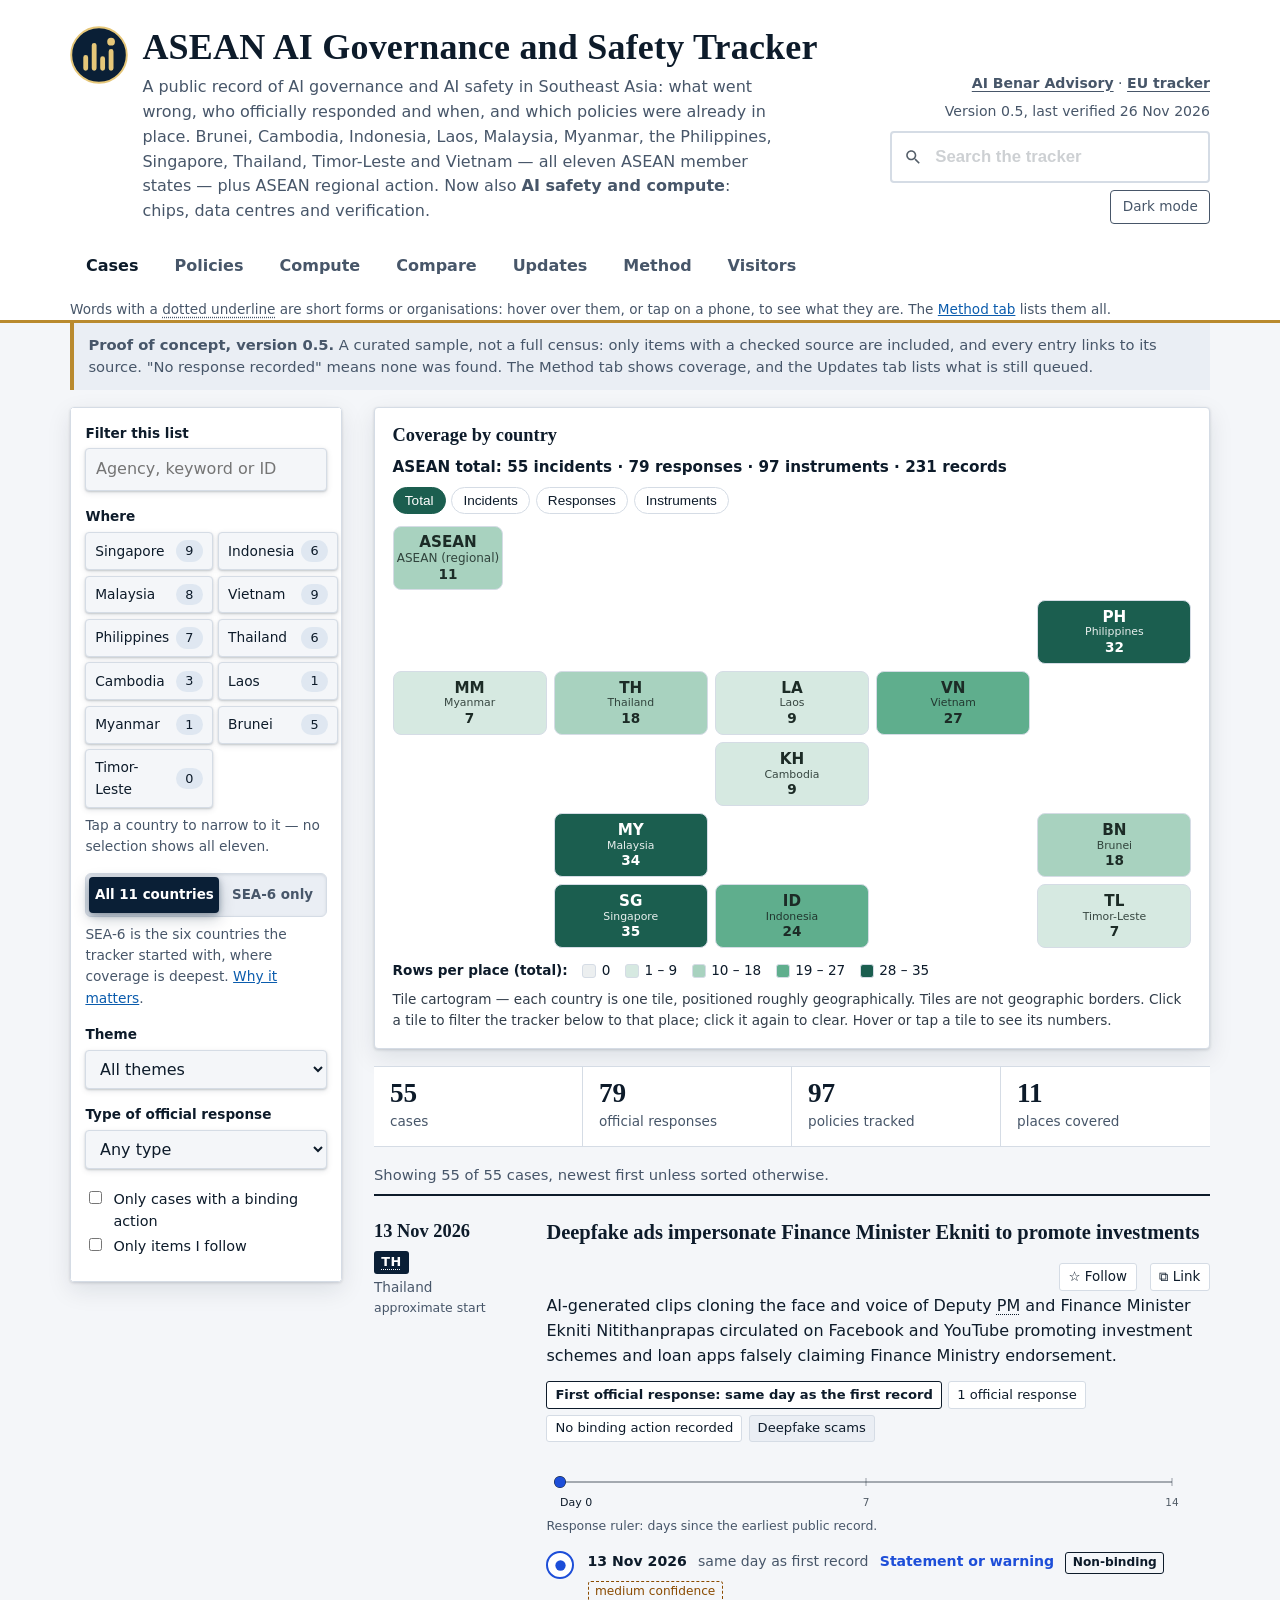
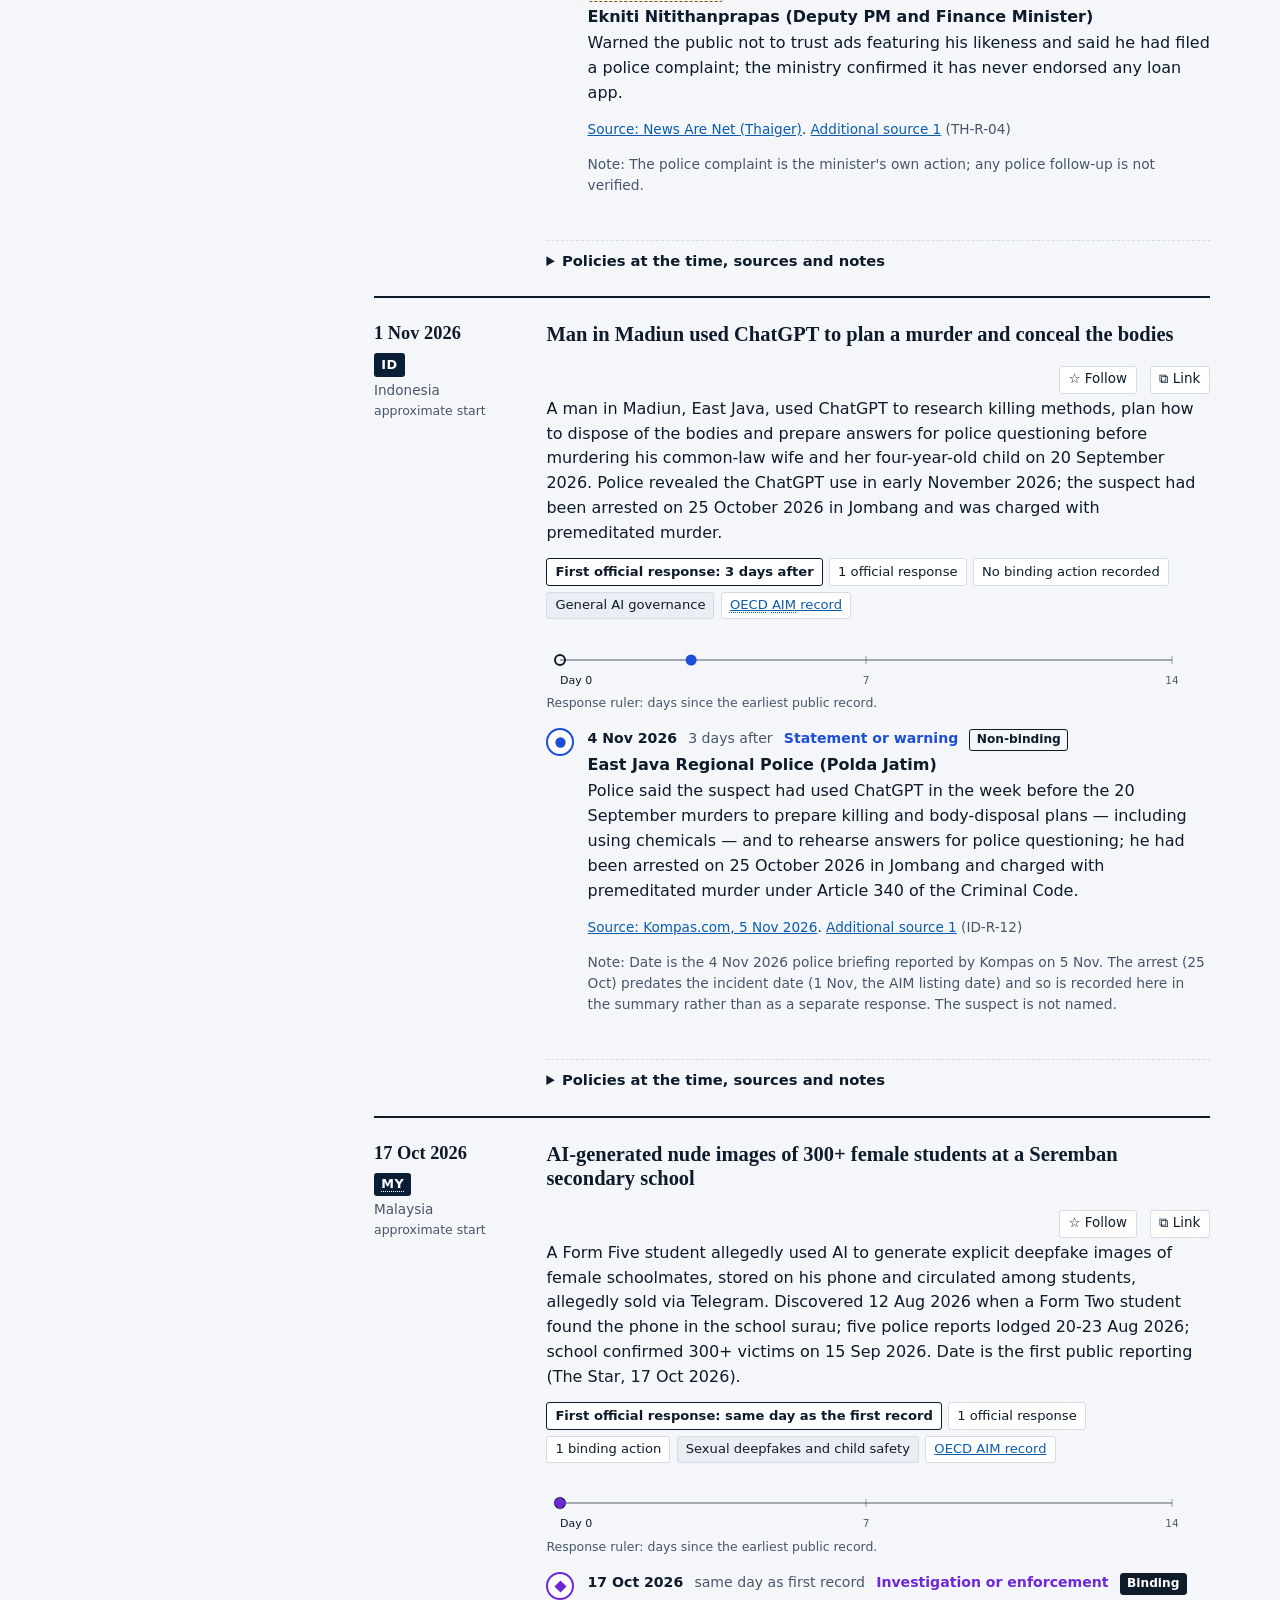
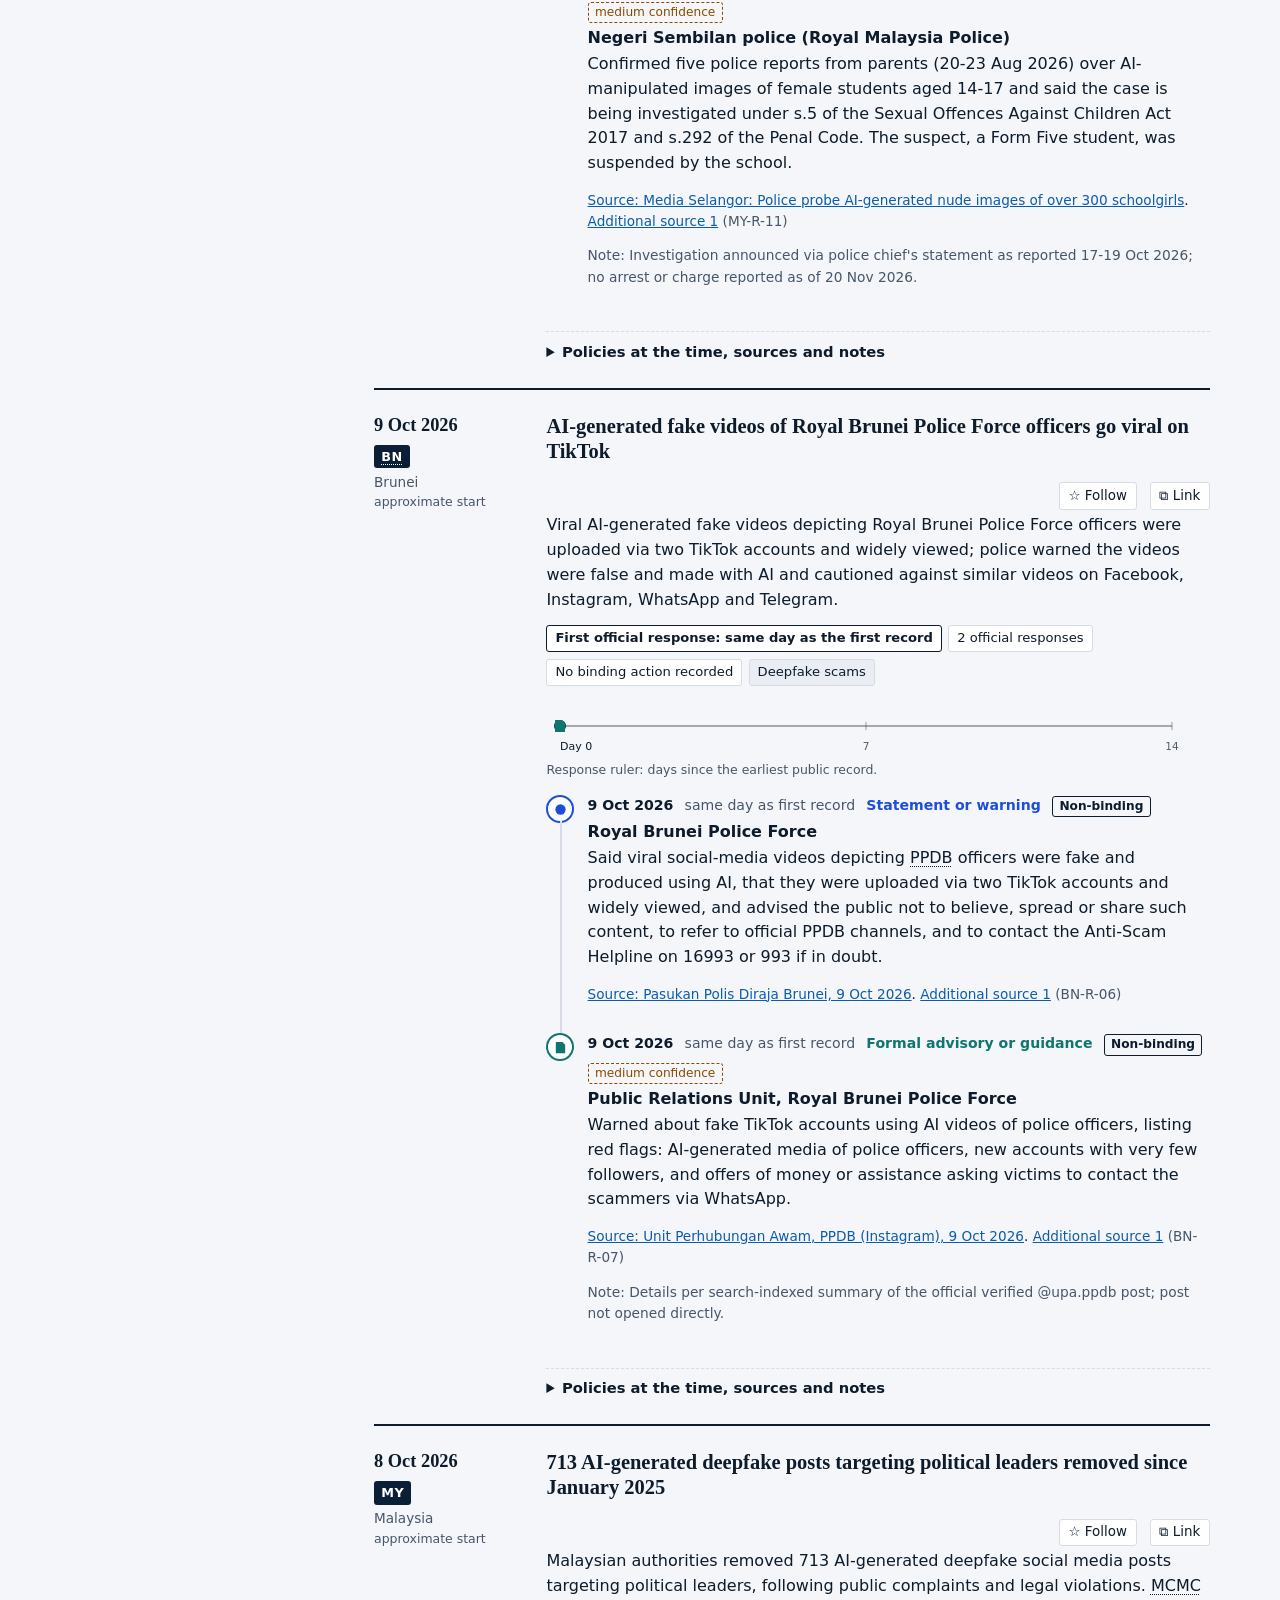
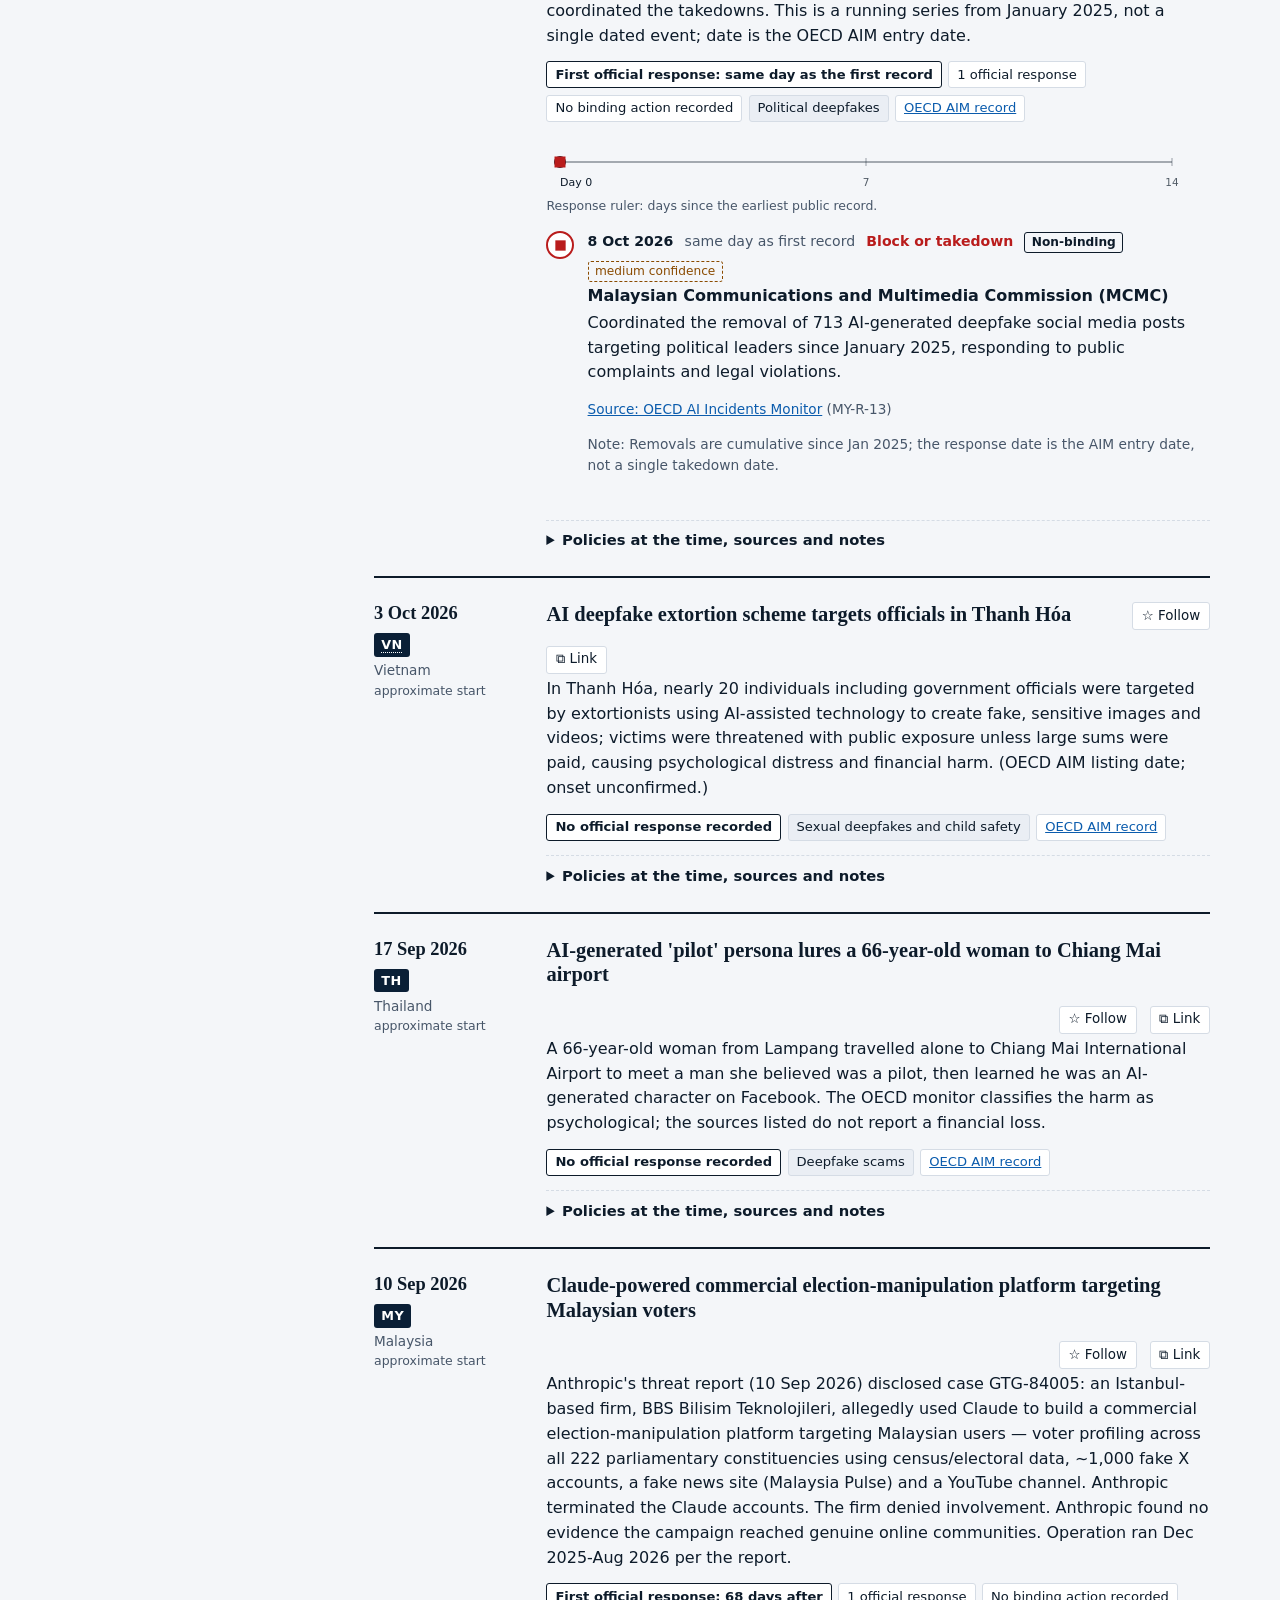
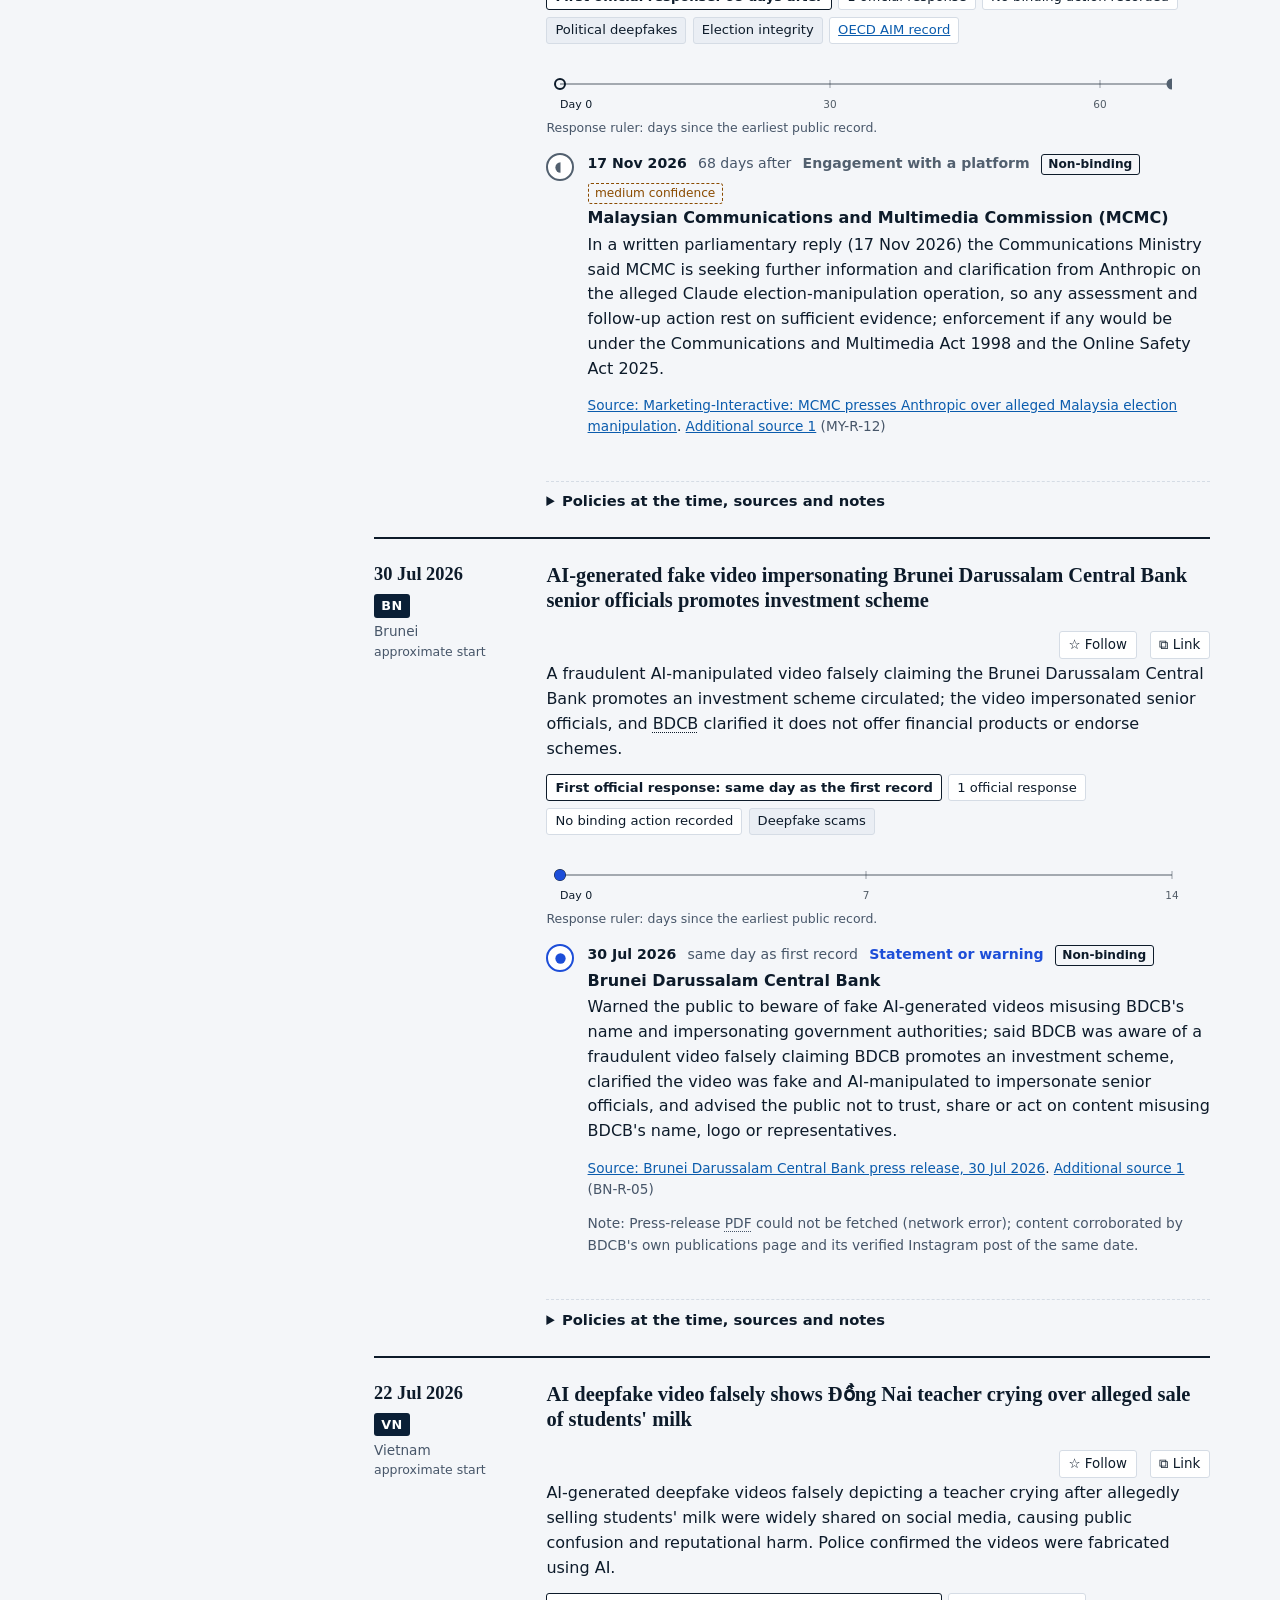
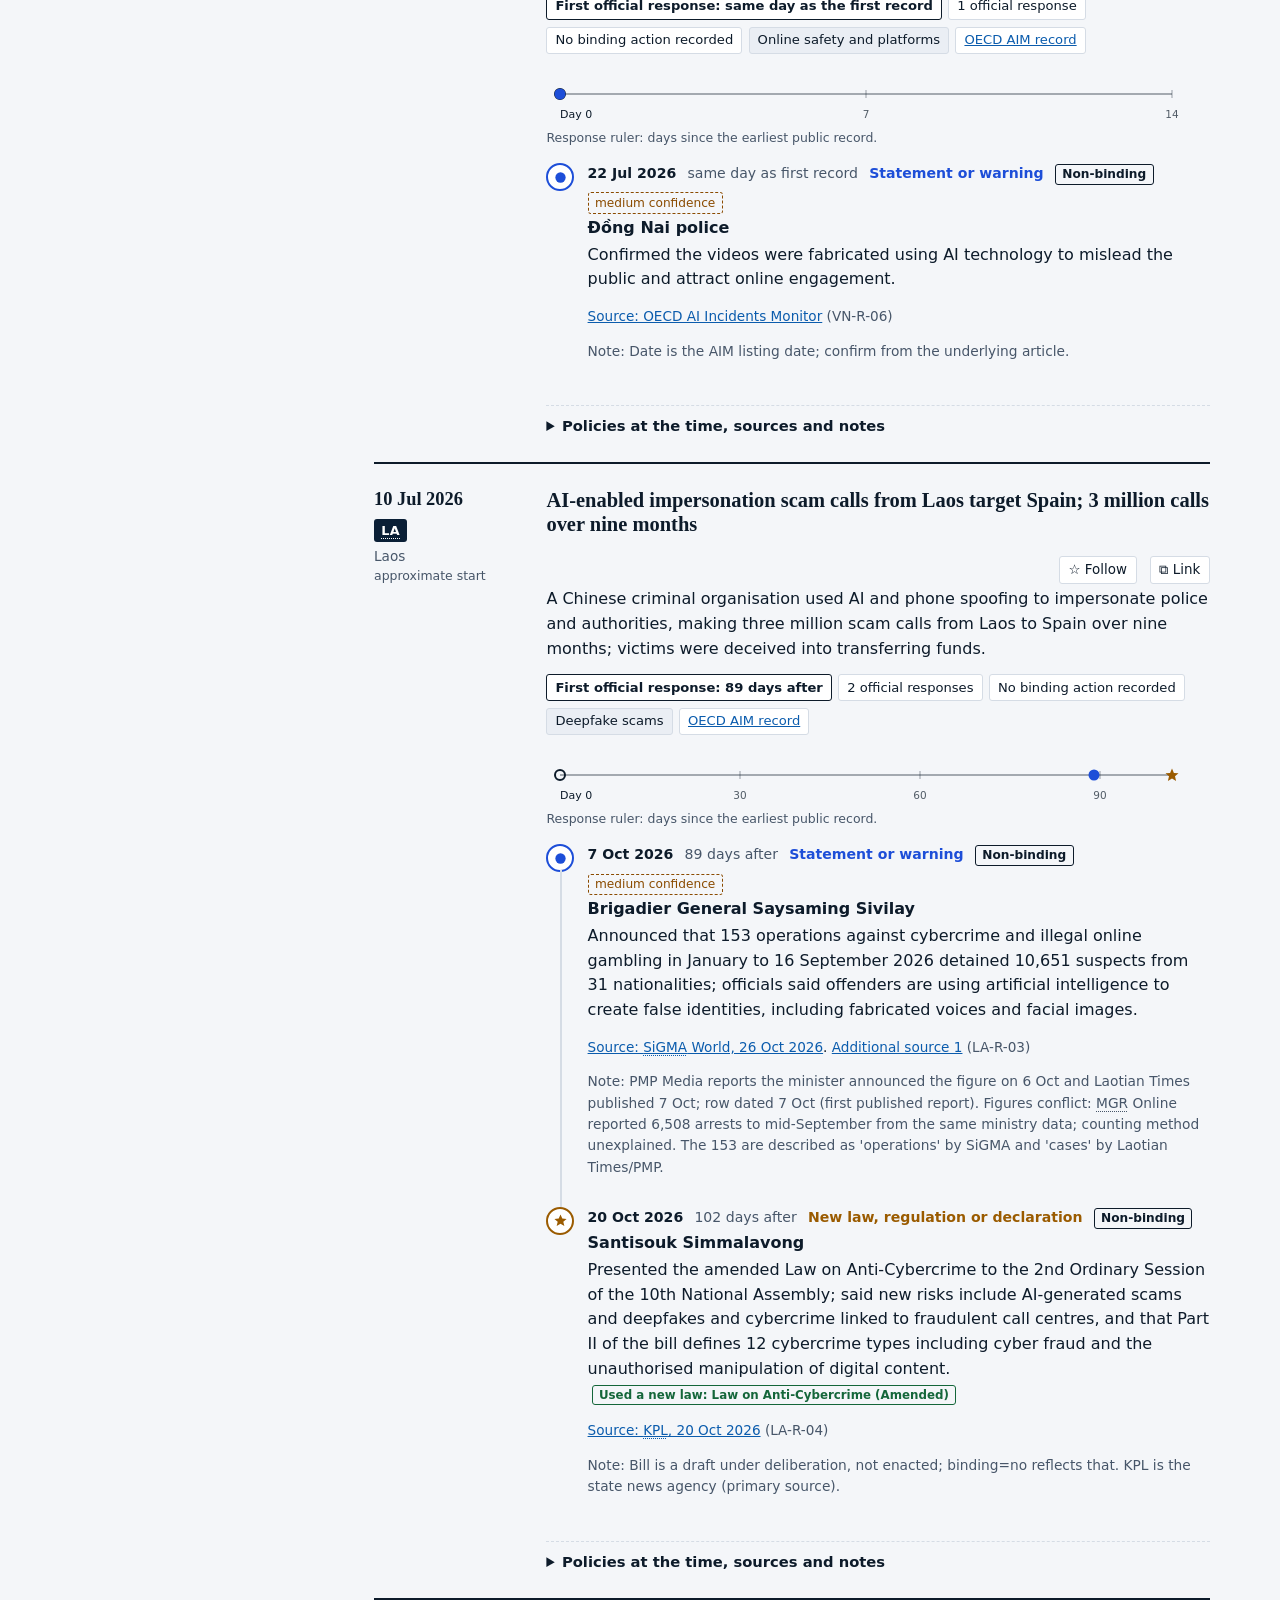
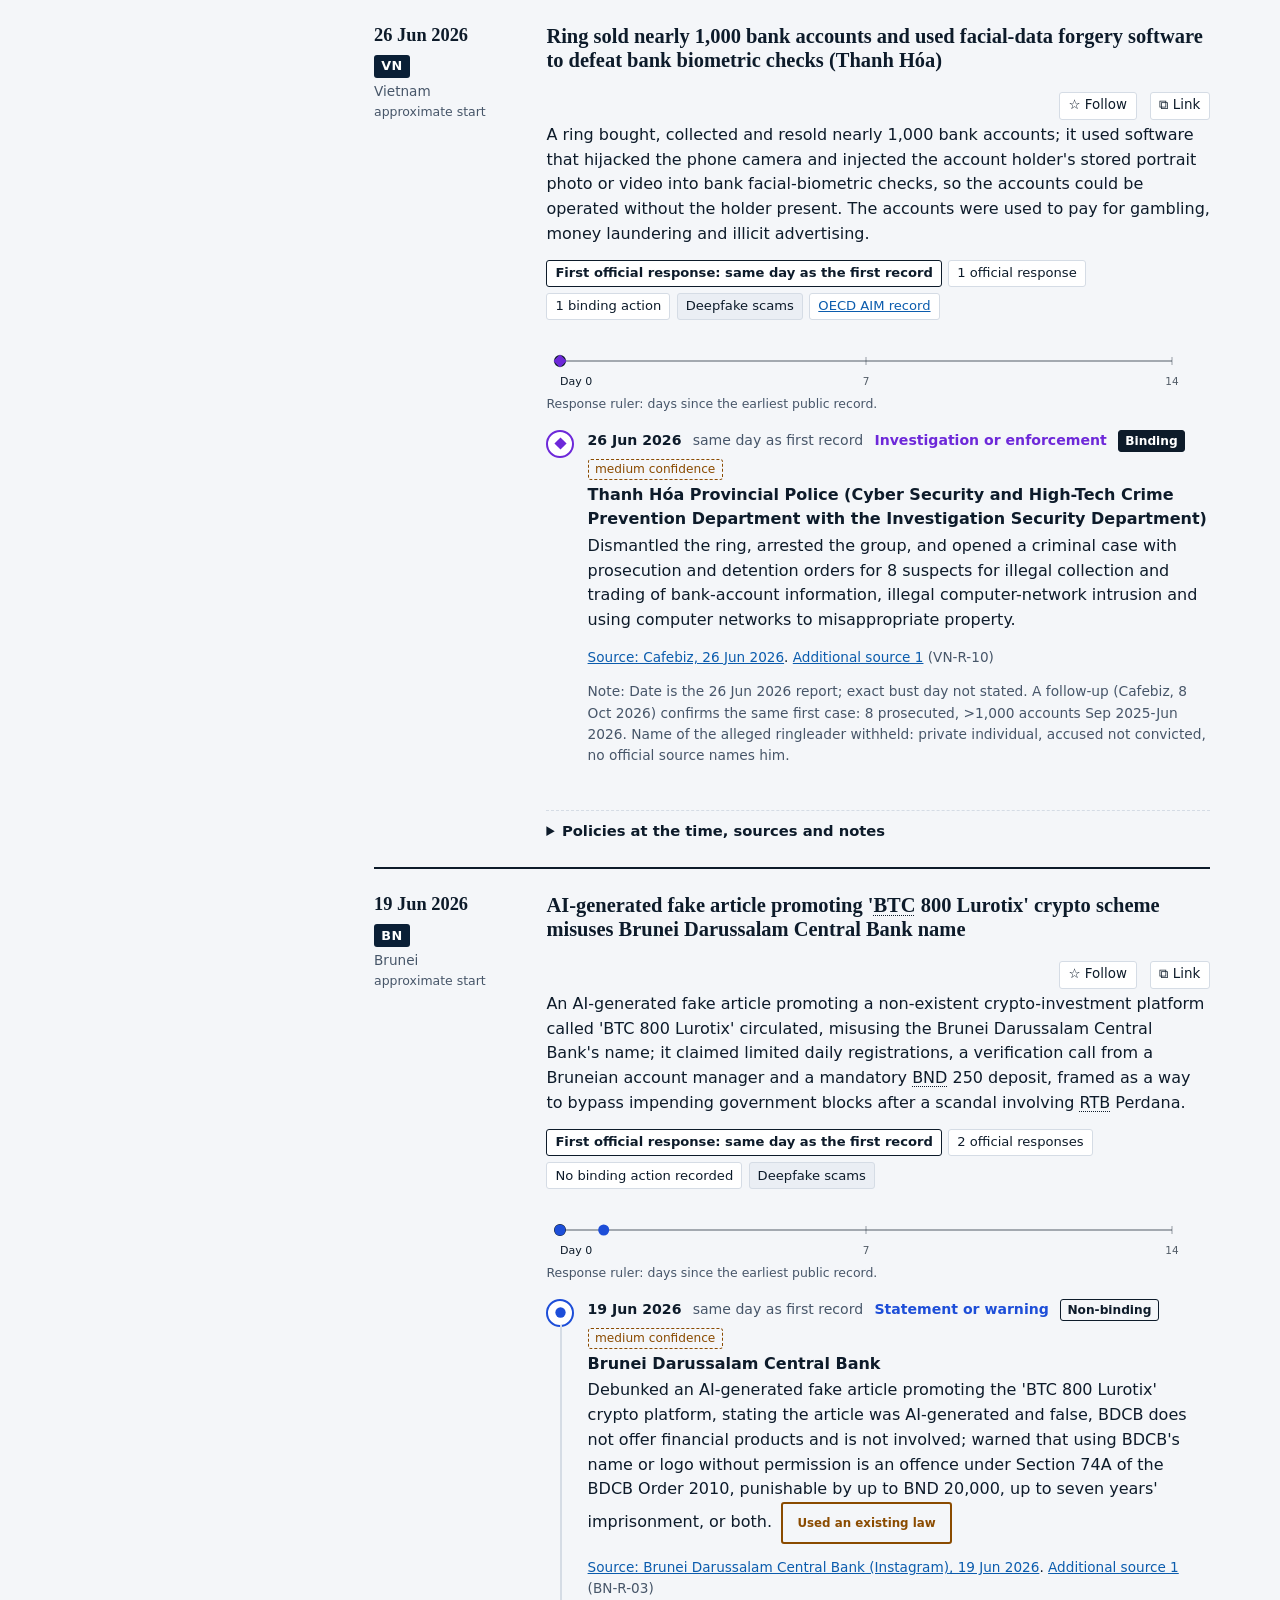
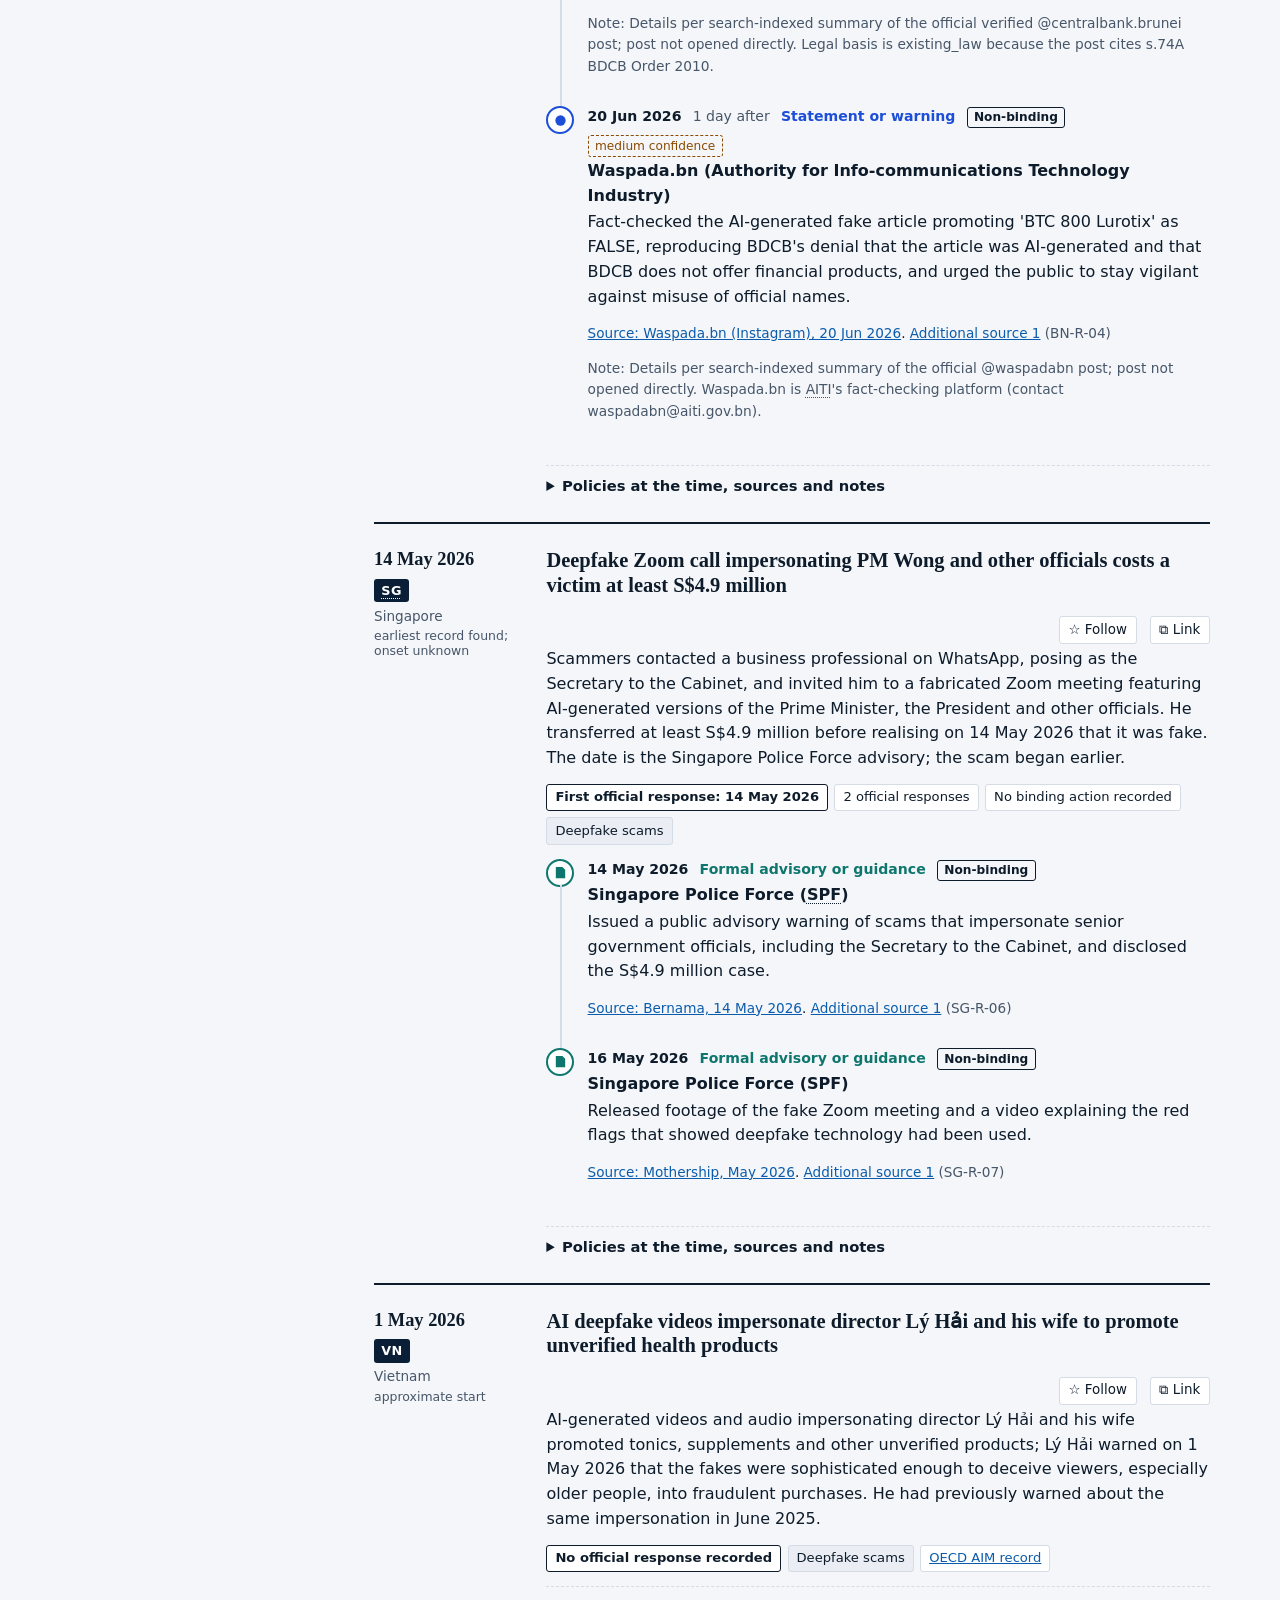
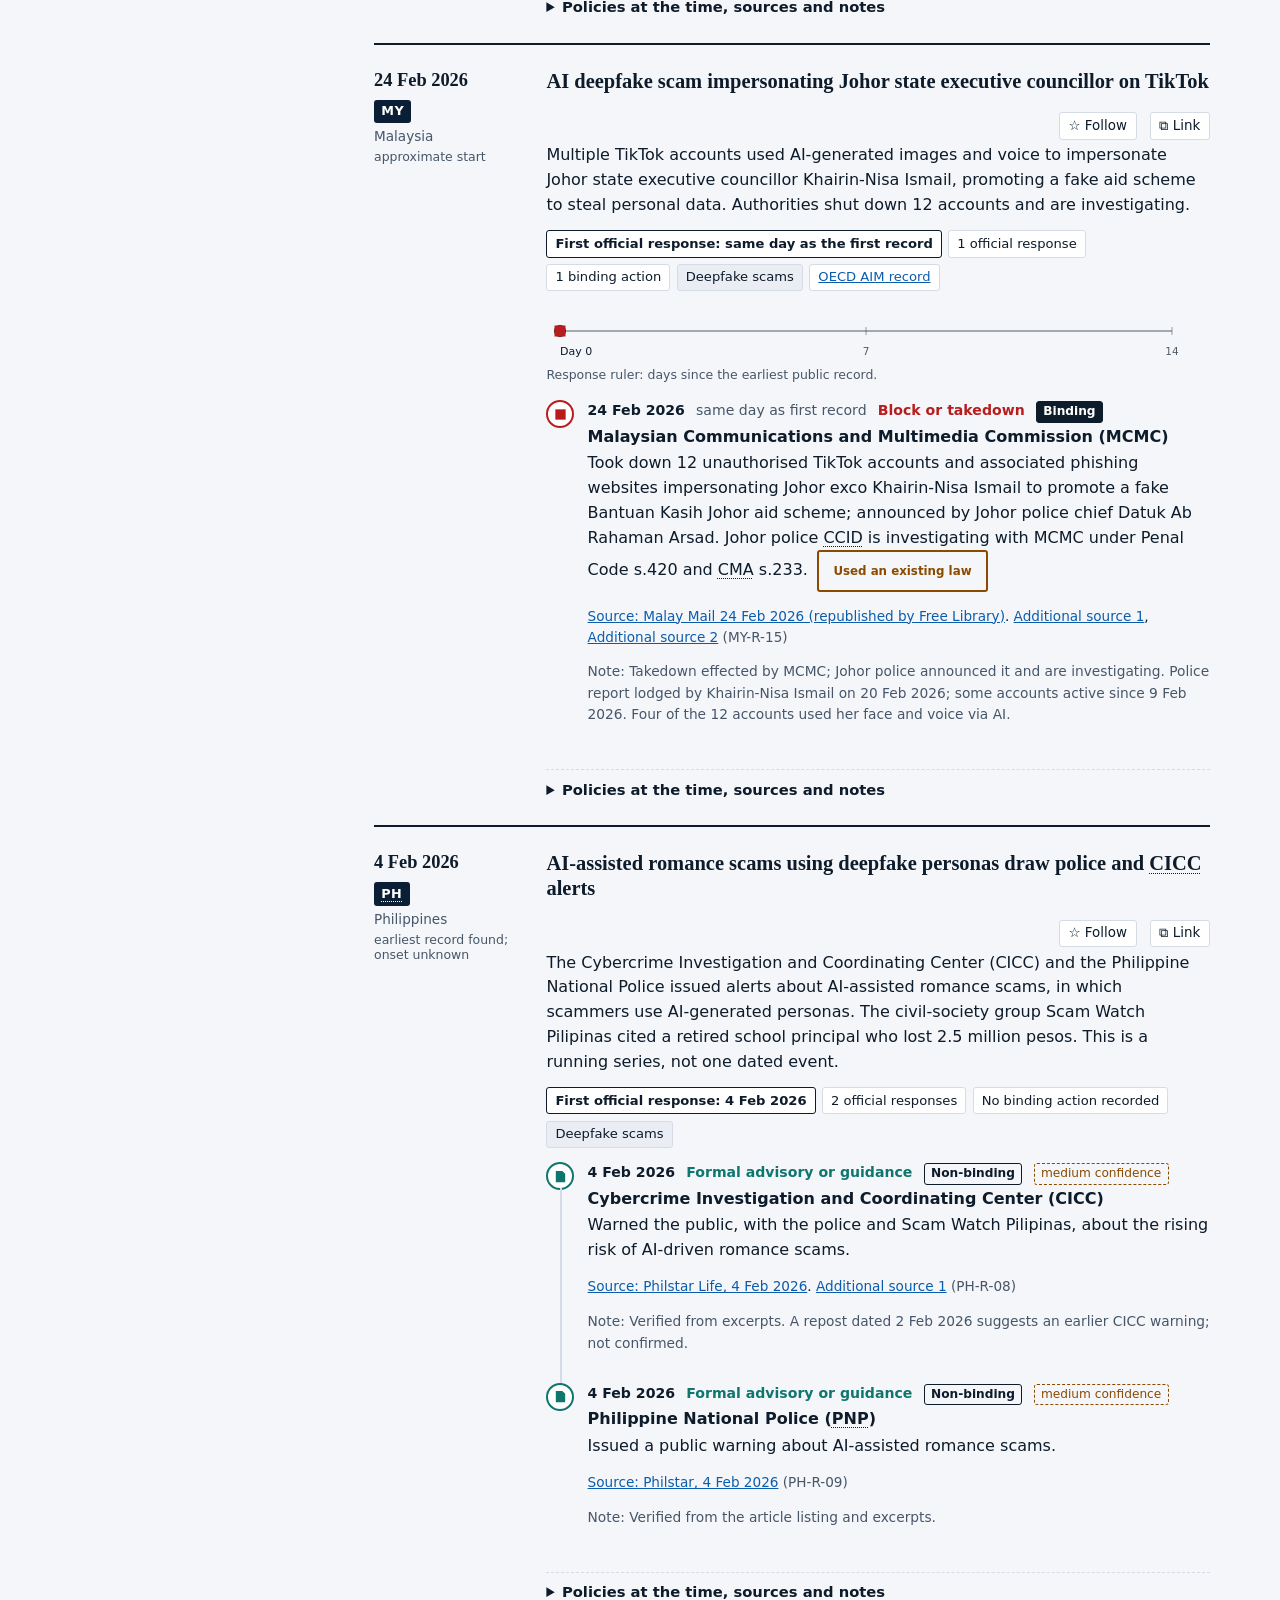
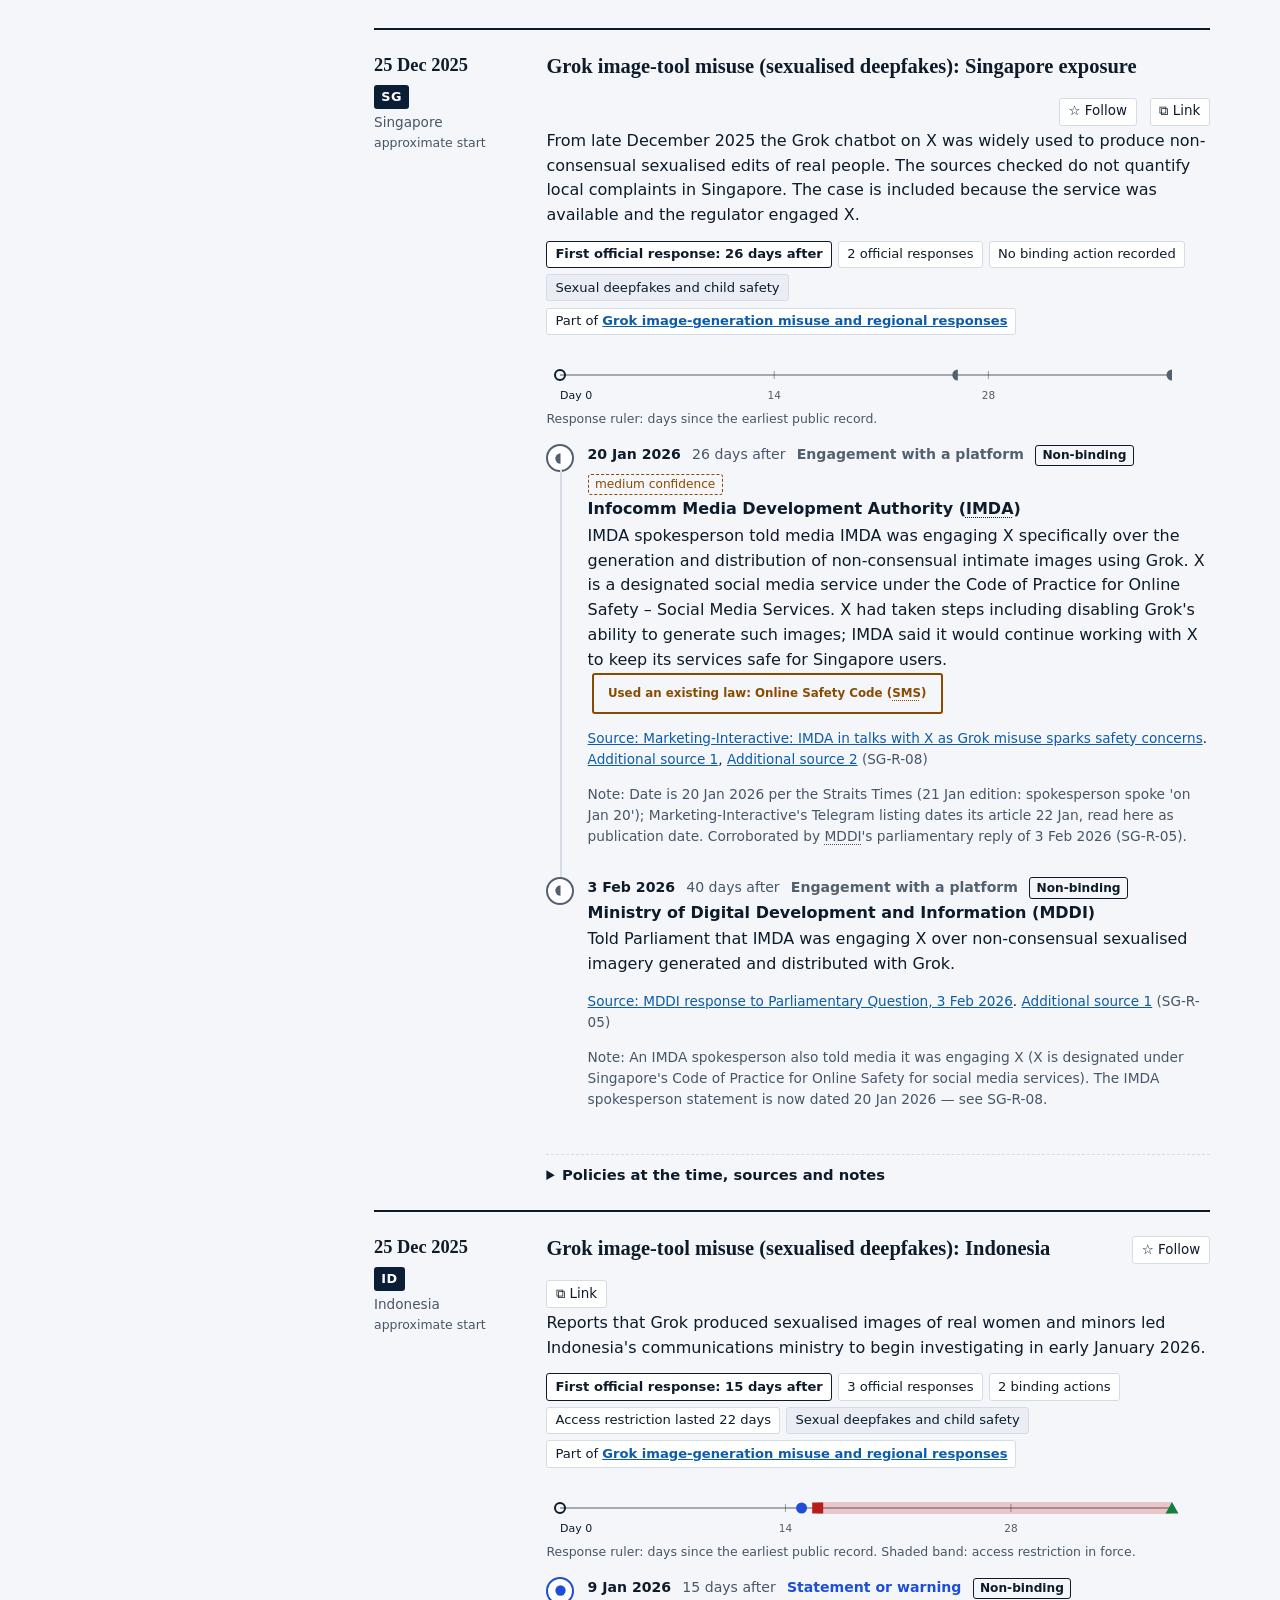
==== commit dbfc540c: "Add files via upload" ====
--- a/index.html
+++ b/index.html
@@ -17,11 +17,26 @@
      add it to connect-src. -->
 <meta http-equiv="Content-Security-Policy" content="default-src 'self'; script-src 'self' 'unsafe-inline' 'wasm-unsafe-eval' https://gc.zgo.at; style-src 'self' 'unsafe-inline'; img-src 'self' data: https://*.goatcounter.com; connect-src 'self' https://*.goatcounter.com; font-src 'self'; object-src 'none'; base-uri 'self'; form-action 'none'">
 <meta name="referrer" content="strict-origin-when-cross-origin">
-<title>ASEAN AI Governance Tracker</title>
-<meta name="description" content="A public record of AI governance and AI safety in Southeast Asia: AI incidents, official responses, policies and compute, for all eleven ASEAN member states and ASEAN regional action. Every entry has a source link.">
+<title>ASEAN AI Governance and Safety Tracker</title>
+<meta name="description" content="Incidents, official responses and policies on AI governance and safety across Southeast Asia, and the compute behind AI: chips, data centres and how they could be verified.">
+<!-- link previews (LinkedIn, WhatsApp, X, Slack) -->
+<link rel="canonical" href="https://suhaimizainalshah.github.io/ASEAN-AI-Governance-Tracker/">
+<meta property="og:type" content="website">
+<meta property="og:site_name" content="ASEAN AI Governance and Safety Tracker">
+<meta property="og:title" content="ASEAN AI Governance and Safety Tracker">
+<meta property="og:description" content="AI incidents, official responses and policies across all eleven ASEAN members, plus AI safety and compute: chips, data centres and verification. Every row sourced.">
+<meta property="og:url" content="https://suhaimizainalshah.github.io/ASEAN-AI-Governance-Tracker/">
+<meta property="og:image" content="https://suhaimizainalshah.github.io/ASEAN-AI-Governance-Tracker/share.png">
+<meta property="og:image:width" content="1200">
+<meta property="og:image:height" content="630">
+<meta property="og:image:alt" content="ASEAN AI Governance and Safety Tracker: AI incidents, responses and policies across ASEAN, plus AI safety and compute.">
+<meta name="twitter:card" content="summary_large_image">
+<meta name="twitter:title" content="ASEAN AI Governance and Safety Tracker">
+<meta name="twitter:description" content="AI incidents, official responses and policies across all eleven ASEAN members, plus AI safety and compute: chips, data centres and verification. Every row sourced.">
+<meta name="twitter:image" content="https://suhaimizainalshah.github.io/ASEAN-AI-Governance-Tracker/share.png">
 <link rel="icon" href="data:image/svg+xml,%3Csvg xmlns='http://www.w3.org/2000/svg' viewBox='0 0 16 16'%3E%3Ccircle cx='8' cy='8' r='8' fill='%230a1f36'/%3E%3Cpath d='M4.6 11.6V8.4M7 11.6V5.4M9.4 11.6V8.9M11.8 11.6V7' stroke='%23e6c779' stroke-width='1.6' stroke-linecap='round'/%3E%3C/svg%3E">
-<link rel="alternate" type="application/rss+xml" title="ASEAN AI Governance Tracker — Updates" href="feed.xml">
-<link rel="alternate" type="application/feed+json" title="ASEAN AI Governance Tracker — Updates" href="feed.json">
+<link rel="alternate" type="application/rss+xml" title="ASEAN AI Governance and Safety Tracker — Updates" href="feed.xml">
+<link rel="alternate" type="application/feed+json" title="ASEAN AI Governance and Safety Tracker — Updates" href="feed.json">
 <link rel="stylesheet" href="pagefind/pagefind-ui.css">
 <style>
 :root{
@@ -357,8 +372,8 @@
     <div class="mast-title">
       <span class="emblem" aria-hidden="true"><svg viewBox="0 0 48 48" width="58" height="58" aria-hidden="true" focusable="false"><circle cx="24" cy="24" r="23" fill="#0a1f36" stroke="#e6c779" stroke-width="1.6"/><path d="M13 35V26M20 35V16M27 35V27M34 35V21" fill="none" stroke="#e6c779" stroke-width="4" stroke-linecap="round"/><circle cx="34" cy="13" r="3.2" fill="#e6c779"/></svg></span>
       <div>
-      <h1>ASEAN AI Governance Tracker</h1>
-      <p class="lede">A public record of AI governance and AI safety in Southeast Asia: what went wrong, who officially responded and when, and which policies were already in place. Brunei, Cambodia, Indonesia, Laos, Malaysia, Myanmar, the Philippines, Singapore, Thailand, Timor-Leste and Vietnam — all eleven ASEAN member states — plus ASEAN regional action.</p>
+      <h1>ASEAN AI Governance and Safety Tracker</h1>
+      <p class="lede">A public record of AI governance and AI safety in Southeast Asia: what went wrong, who officially responded and when, and which policies were already in place. Brunei, Cambodia, Indonesia, Laos, Malaysia, Myanmar, the Philippines, Singapore, Thailand, Timor-Leste and Vietnam — all eleven ASEAN member states — plus ASEAN regional action. Now also <strong>AI safety and compute</strong>: chips, data centres and verification.</p>
       </div>
     </div>
     <div class="mast-tools">
@@ -370,6 +385,7 @@
   </div>
   <div class="wrap">
     <div class="tabs" role="tablist" aria-label="Tracker sections" id="tabs"></div>
+      <p class="abbr-tip" data-noabbr>Words with a <span class="abbr-demo">dotted underline</span> are short forms or organisations: hover over them, or tap on a phone, to see what they are. The <a href="#method" data-tab-link="method">Method tab</a> lists them all.</p>
   </div>
 </header>
 
@@ -665,7 +681,7 @@
 <script src="compute.js"></script>
 <script src="pagefind/pagefind-ui.js" defer></script>
 <script>
-const DATA = {"meta": {"version": "0.5", "verified": "2026-11-26", "built": "2026-11-26", "credit": "Prepared by Suhaimi Zainal Shah with assistance from Muse and Claude AI (Anthropic).", "corrections_url": "mailto:suhaimizainalshah@gmail.com", "analytics": {"goatcounter": "suhaimizs", "stats_url": "", "min_visits": 30, "sample": false}}, "incidents": [{"id": "SG-I-01", "country": "SG", "date": "2023-12-29", "date_precision": "day", "onset_certainty": "approximate", "title": "Deepfake videos of PM Lee and DPM Wong promote crypto and investment scams", "themes": "deepfake-fraud", "event_id": "", "summary": "Fake videos using the likeness of Prime Minister Lee Hsien Loong, and separately Deputy PM Lawrence Wong, were used to promote cryptocurrency and investment schemes. The date is PM Lee's public warning, the earliest public record found; the videos had been circulating for some days.", "source_title": "Malay Mail, 29 Dec 2023", "source_url": "https://www.malaymail.com/amp/news/singapore/2023/12/29/singapore-pm-lee-urges-public-not-to-respond-to-deepfake-ai-videos-featuring-him-or-lawrence-wong-promoting-crypto/109709", "more_sources": "https://www.csa.gov.sg/alerts-and-advisories/advisories/ad-2024-006/", "confidence": "high", "verified_on": "2026-10-28", "notes": "", "aim_url": ""}, {"id": "SG-I-02", "country": "SG", "date": "2024-06", "date_precision": "month", "onset_certainty": "approximate", "title": "Second deepfake of Lee Hsien Loong promotes an investment product", "themes": "deepfake-fraud", "event_id": "", "summary": "A new deepfake showed Lee Hsien Loong, by then Senior Minister, endorsing an investment product with guaranteed returns. He warned the public again.", "source_title": "AI Incident Database 986 (Straits Times report)", "source_url": "https://incidentdatabase.ai/cite/986/", "more_sources": "https://incidentdatabase.ai/reports/4969", "confidence": "medium", "verified_on": "2026-10-28", "notes": "Exact day not confirmed from a primary source.", "aim_url": ""}, {"id": "SG-I-03", "country": "SG", "date": "2025-03-07", "date_precision": "day", "onset_certainty": "approximate", "title": "Deepfake videos and voice clones of PM Lawrence Wong promote scams", "themes": "deepfake-fraud", "event_id": "", "summary": "AI-generated video and a cloned voice of Prime Minister Wong were used to promote cryptocurrency, money-making schemes and PR services.", "source_title": "AI Incident Database entry (CNA report)", "source_url": "https://incidentdatabase.ai/reports/4964", "more_sources": "https://incidentdatabase.ai/entities/general-public-of-singapore/", "confidence": "medium", "verified_on": "2026-10-28", "notes": "", "aim_url": ""}, {"id": "SG-I-04", "country": "SG", "date": "2025-12-25", "date_precision": "day", "onset_certainty": "approximate", "title": "Grok image-tool misuse (sexualised deepfakes): Singapore exposure", "themes": "sexual-deepfakes", "event_id": "grok-2026", "summary": "From late December 2025 the Grok chatbot on X was widely used to produce non-consensual sexualised edits of real people. The sources checked do not quantify local complaints in Singapore. The case is included because the service was available and the regulator engaged X.", "source_title": "RSIS Commentary CO26015, 27 Jan 2026", "source_url": "https://rsis.edu.sg/wp-content/uploads/2026/01/CO26015.pdf", "more_sources": "https://www.medianama.com/2026/02/223-grok-x-account-undressing-women/;https://en.wikipedia.org/wiki/Grok_sexual_deepfake_scandal", "confidence": "medium", "verified_on": "2026-10-28", "notes": "Onset date is the start of a documented analysis window of mass misuse; sources vary on the exact start. Local harm not quantified.", "aim_url": ""}, {"id": "ID-I-01", "country": "ID", "date": "2025-12-25", "date_precision": "day", "onset_certainty": "approximate", "title": "Grok image-tool misuse (sexualised deepfakes): Indonesia", "themes": "sexual-deepfakes", "event_id": "grok-2026", "summary": "Reports that Grok produced sexualised images of real women and minors led Indonesia's communications ministry to begin investigating in early January 2026.", "source_title": "Marketing-Interactive on IMDA and regional action", "source_url": "https://www.marketing-interactive.com/imda-in-talks-with-x-as-grok-misuse-sparks-safety-concerns", "more_sources": "https://rsis.edu.sg/wp-content/uploads/2026/01/CO26015.pdf", "confidence": "medium", "verified_on": "2026-10-28", "notes": "Same onset rule as the other Grok cases.", "aim_url": ""}, {"id": "ID-I-02", "country": "ID", "date": "2024-12", "date_precision": "month", "onset_certainty": "approximate", "title": "Deepfakes of President Prabowo and Finance Minister Sri Mulyani used in fake aid scams", "themes": "deepfake-fraud", "event_id": "", "summary": "Fraudsters used AI-generated videos of senior officials to promise cash aid and collect fees through WhatsApp. One suspect reportedly took about Rp65 million from around 100 victims from December 2024. The OECD incident monitor records a related scam across 20 provinces.", "source_title": "Hukumonline, Oct 2025", "source_url": "https://www.hukumonline.com/berita/a/deepfake-menyebar-cepat--hukum-bergerak-lambat-lt68f065103ad53", "more_sources": "https://oecd.ai/en/incidents/2025-03-02-5747", "confidence": "medium", "verified_on": "2026-10-28", "notes": "Onset is 'since December 2024' per the source, so lags are approximate.", "aim_url": "https://oecd.ai/en/incidents/2025-03-02-5747"}, {"id": "ID-I-03", "country": "ID", "date": "2025-08-19", "date_precision": "day", "onset_certainty": "approximate", "title": "Deepfake of Finance Minister Sri Mulyani calling teachers a 'burden'", "themes": "political-deepfakes", "event_id": "", "summary": "A manipulated clip cut from her 7 August 2025 speech falsely showed the minister calling teachers a burden on the state. An official later said false content had fuelled anger and protests; that causal link is the official's claim and is not independently established here.", "source_title": "Tempo English, 19 Aug 2025", "source_url": "https://en.tempo.co/read/2041186/sri-mulyani-denies-video-calling-teachers-state-burden-hoax-deepfake", "more_sources": "https://oecd.ai/en/incidents/2025-08-20-b4e1;https://www.liputan6.com/cek-fakta/read/6178364/", "confidence": "medium", "verified_on": "2026-10-28", "notes": "Date is the minister's own denial, the earliest public record found.", "aim_url": "https://oecd.ai/en/incidents/2025-08-20-b4e1"}, {"id": "MY-I-01", "country": "MY", "date": "2024-01-18", "date_precision": "day", "onset_certainty": "unknown", "title": "Deepfake news-anchor and PM videos promote investment schemes on Facebook", "themes": "deepfake-fraud", "event_id": "", "summary": "AI-manipulated videos imitating Bernama TV news anchors, and a fake clip of PM Anwar Ibrahim, promoted dubious investment schemes on Facebook after repeated incidents. Earlier circulation is likely, so this is a running series and not a single dated event.", "source_title": "OECD AI Incidents Monitor, 18 Jan 2024", "source_url": "https://oecd.ai/en/incidents/2024-01-18-5504", "more_sources": "https://www.malaymail.com/amp/news/malaysia/2024/01/18/deputy-minister-mcmc-instructed-to-ask-meta-to-remove-fake-videos-of-national-news-agencys-tv-news/113161", "confidence": "medium", "verified_on": "2026-10-28", "notes": "Onset unknown, so no response lag is computed for this series.", "aim_url": "https://oecd.ai/en/incidents/2024-01-18-5504"}, {"id": "MY-I-02", "country": "MY", "date": "2025-12-25", "date_precision": "day", "onset_certainty": "approximate", "title": "Grok image-tool misuse (sexualised deepfakes): Malaysia", "themes": "sexual-deepfakes", "event_id": "grok-2026", "summary": "MCMC recorded 17 complaints or reports about Grok misuse in Malaysia: six formal complaints, two police reports, eight social-media tagging complaints and one First Information Report opened by MCMC. Content involved women and minors.", "source_title": "New Straits Times, 23 Jan 2026", "source_url": "https://www.nst.com.my/amp/news/nation/2026/01/1362886/mcmc-lifts-temporary-restriction-grok-app", "more_sources": "https://rsis.edu.sg/wp-content/uploads/2026/01/CO26015.pdf", "confidence": "high", "verified_on": "2026-10-28", "notes": "", "aim_url": ""}, {"id": "PH-I-01", "country": "PH", "date": "2024-04-23", "date_precision": "day", "onset_certainty": "approximate", "title": "Deepfake audio of President Marcos 'ordering' military action", "themes": "political-deepfakes", "event_id": "", "summary": "Manipulated audio imitating President Marcos appeared to direct the armed forces to act against a foreign country, during South China Sea tensions and a joint military exercise. Officials said the clip was fake and probably produced by a foreign actor.", "source_title": "ABS-CBN News, 24 Apr 2024", "source_url": "https://abs-cbn.com/news/2024/4/23/pco-refutes-audio-deep-fake-of-marcos-jr-018", "more_sources": "https://incidentdatabase.ai/reports/5459;https://newsinfo.inquirer.net/1933697/remulla-on-deep-fake-audio", "confidence": "high", "verified_on": "2026-10-28", "notes": "Date is the first official statement, the earliest public record found.", "aim_url": ""}, {"id": "PH-I-02", "country": "PH", "date": "2025-12-25", "date_precision": "day", "onset_certainty": "approximate", "title": "Grok image-tool misuse (sexualised deepfakes): Philippines", "themes": "sexual-deepfakes", "event_id": "grok-2026", "summary": "Authorities cited Grok's capacity to generate sexually explicit, non-consensual deepfake material, including content that could involve minors.", "source_title": "RSIS Commentary CO26015, 27 Jan 2026", "source_url": "https://rsis.edu.sg/wp-content/uploads/2026/01/CO26015.pdf", "more_sources": "https://stratnewsglobal.com/?p=127695", "confidence": "medium", "verified_on": "2026-10-28", "notes": "", "aim_url": "https://oecd.ai/en/incidents/2026-01-16-79fb"}, {"id": "VN-I-01", "country": "VN", "date": "2023-05-08", "date_precision": "day", "onset_certainty": "approximate", "title": "Deepfake video-call impersonation scams", "themes": "deepfake-fraud", "event_id": "", "summary": "Scammers took over Zalo and Facebook accounts and used the owners' photos and videos to stage fake video calls asking contacts for money.", "source_title": "Viet Nam News, 8 May 2023", "source_url": "https://vietnamnews.vn/society/1532928/criminals-use-deepfake-ai-video-technology-to-scam-people-out-of-money.html", "more_sources": "", "confidence": "medium", "verified_on": "2026-10-28", "notes": "Date is the earliest report found.", "aim_url": ""}, {"id": "VN-I-02", "country": "VN", "date": "2024-03", "date_precision": "month", "onset_certainty": "approximate", "title": "Deepfake sextortion of individuals and entrepreneurs", "themes": "sexual-deepfakes", "event_id": "", "summary": "Criminals used face-swapped explicit videos to extort victims, including a Hanoi schoolgirl in March 2024 and entrepreneurs in Ho Chi Minh City in early 2024.", "source_title": "Viet Nam News, 1 Apr 2025", "source_url": "https://vietnamnews.vn/society/1694933/vietnamese-authorities-warn-of-rising-ai-driven-deepfake-extortion-scams.html", "more_sources": "", "confidence": "medium", "verified_on": "2026-10-28", "notes": "", "aim_url": ""}, {"id": "SG-I-05", "country": "SG", "date": "2026-05-14", "date_precision": "day", "onset_certainty": "unknown", "title": "Deepfake Zoom call impersonating PM Wong and other officials costs a victim at least S$4.9 million", "themes": "deepfake-fraud", "event_id": "", "summary": "Scammers contacted a business professional on WhatsApp, posing as the Secretary to the Cabinet, and invited him to a fabricated Zoom meeting featuring AI-generated versions of the Prime Minister, the President and other officials. He transferred at least S$4.9 million before realising on 14 May 2026 that it was fake. The date is the Singapore Police Force advisory; the scam began earlier.", "source_title": "Bernama, 14 May 2026", "source_url": "https://www.bernama.com/en/news.php?id=2557146", "more_sources": "https://www.thestar.com.my/aseanplus/aseanplus-news/2026/05/14/victim-loses-at-least-s49mil-in-scam-involving-deepfakes-of-singapore-pm-wong-government-officials;https://mothership.sg/2026/05/pm-wong-zoom-deepfake-scam/", "confidence": "high", "verified_on": "2026-11-15", "notes": "Onset unknown (the money moved in several transfers before 14 May), so no response lag is computed. Also cited in TFGI's Perspectives series on AI readiness (10 Nov 2026).", "aim_url": ""}, {"id": "TH-I-01", "country": "TH", "date": "2025-01-15", "date_precision": "day", "onset_certainty": "unknown", "title": "Thai PM targeted by an AI voice-clone scam impersonating another leader", "themes": "deepfake-fraud", "event_id": "", "summary": "Prime Minister Paetongtarn Shinawatra said she received a realistic voice message mimicking a well-known ASEAN leader, whom she did not name, asking for a donation and claiming Thailand was the only member yet to contribute. She said she nearly fell for it. The date is her public account; the call came earlier.", "source_title": "RFI, 15 Jan 2025", "source_url": "https://www.rfi.fr/en/international-news/20250115-thai-pm-says-nearly-fell-for-foreign-leader-phone-scam", "more_sources": "https://www.cnn.com/2025/01/16/asia/thailand-prime-minister-scam-call-intl-hnk/index.html;https://incidentdatabase.ai/cite/902/", "confidence": "high", "verified_on": "2026-11-15", "notes": "The date of the call itself is not stated in the sources checked, so no response lag is computed.", "aim_url": ""}, {"id": "TH-I-02", "country": "TH", "date": "2025-02-03", "date_precision": "day", "onset_certainty": "unknown", "title": "AI face-altering video-call scam impersonating police, run from a Poipet call centre", "themes": "deepfake-fraud", "event_id": "", "summary": "A call-centre gang operating from Poipet, Cambodia, impersonated Thai police on video calls and used AI to alter the callers' faces. Police said it targeted at least 163 people; one victim, a Thai-British beauty queen, lost 4 million baht. Thailand's Central Investigation Bureau arrested two suspects on 2 and 3 February 2025.", "source_title": "South China Morning Post, 5 Feb 2025", "source_url": "https://www.scmp.com/week-asia/people/article/3297396/ai-assisted-scam-costs-thai-beauty-queen-us118000-two-arrested", "more_sources": "https://www.thestar.com.my/aseanplus/aseanplus-news/2025/02/04/thai-police-arrest-two-key-suspects-in-call-centre-crackdown;https://incidentdatabase.ai/cite/918/", "confidence": "high", "verified_on": "2026-11-15", "notes": "The date is the arrests, the first public record, so the scam itself was earlier and undated. The Star reports the two suspects said they were forced to work for the gang.", "aim_url": ""}, {"id": "TH-I-03", "country": "TH", "date": "2026-09-17", "date_precision": "day", "onset_certainty": "approximate", "title": "AI-generated 'pilot' persona lures a 66-year-old woman to Chiang Mai airport", "themes": "deepfake-fraud", "event_id": "", "summary": "A 66-year-old woman from Lampang travelled alone to Chiang Mai International Airport to meet a man she believed was a pilot, then learned he was an AI-generated character on Facebook. The OECD monitor classifies the harm as psychological; the sources listed do not report a financial loss.", "source_title": "OECD AI Incidents and Hazards Monitor, 17 Sep 2026", "source_url": "https://oecd.ai/en/incidents/2026-09-17-3946", "more_sources": "https://www.bangkokpost.com/thailand/general/3321219/lovestruck-woman-learns-pilot-boyfriend-was-ai-creation;https://thethaiger.com/news/woman-chiang-mai-ai-generated-pilot", "confidence": "medium", "verified_on": "2026-11-15", "notes": "Underlying Bangkok Post article (17 Sep 2026) read in full 22 Nov 2026: a 66-year-old woman from Lampang travelled to Chiang Mai airport on the evening of 16 Sep to meet a man she believed was a pilot; officers concluded his photo appeared AI-generated and posted on Facebook. No financial loss reported. No official response found.", "aim_url": "https://oecd.ai/en/incidents/2026-09-17-3946"}, {"id": "PH-I-03", "country": "PH", "date": "2025-07-11", "date_precision": "day", "onset_certainty": "unknown", "title": "Deepfake videos of JG Summit CEO Lance Gokongwei used to promote fake crypto and forex schemes", "themes": "deepfake-fraud", "event_id": "", "summary": "The Securities and Exchange Commission warned that scammers were using deepfake video and audio of Lance Gokongwei, president and CEO of JG Summit Holdings, to endorse fraudulent crypto and forex investments. The date is the SEC warning, the earliest public record found.", "source_title": "AI Incident Database 1148 (reports on the SEC warning)", "source_url": "https://incidentdatabase.ai/cite/1148/", "more_sources": "", "confidence": "medium", "verified_on": "2026-11-15", "notes": "Verified from the incident-database entry; the SEC advisory itself was not opened. Onset unknown.", "aim_url": ""}, {"id": "PH-I-04", "country": "PH", "date": "2026-02-04", "date_precision": "day", "onset_certainty": "unknown", "title": "AI-assisted romance scams using deepfake personas draw police and CICC alerts", "themes": "deepfake-fraud", "event_id": "", "summary": "The Cybercrime Investigation and Coordinating Center (CICC) and the Philippine National Police issued alerts about AI-assisted romance scams, in which scammers use AI-generated personas. The civil-society group Scam Watch Pilipinas cited a retired school principal who lost 2.5 million pesos. This is a running series, not one dated event.", "source_title": "Philstar, 4 Feb 2026", "source_url": "https://www.philstar.com/headlines/2026/02/04/2505550/pnp-warns-public-vs-ai-love-scams", "more_sources": "https://philstarlife.com/amp/article/972296-pnp-warns-against-ai-love-scams;https://securitymatters.com.ph/?p=25846", "confidence": "medium", "verified_on": "2026-11-15", "notes": "Underlying articles read in full 22 Nov 2026: Philstar and PhilstarLife (both 4 Feb 2026) confirm the PNP Anti-Cybercrime Group and CICC warnings about AI-assisted love scams and deepfake personas; SecurityMatters (12 Feb 2026, citing PIA) confirms the Scam Watch Pilipinas case of a retired principal who lost ₱2.5 million. The PNP/CICC 'Red Alert' was issued 4 Feb 2026.", "aim_url": ""}, {"id": "SG-I-06", "country": "SG", "date": "2025-03-24", "date_precision": "day", "onset_certainty": "approximate", "title": "Deepfake Zoom call impersonating company executives costs a finance director over US$499,000", "themes": "deepfake-fraud", "event_id": "", "summary": "A finance director of a multinational was contacted on WhatsApp on 24 Mar 2025 by a scammer posing as the CFO, then joined a Zoom call on 25 Mar in which the CEO and other executives were impersonated using deepfake technology. He transferred over US$499,000 (~S$670,000) on 26 Mar 2025; the scam was discovered on 27 Mar and Singapore/Hong Kong police withheld/seized the funds on 28 Mar.", "source_title": "Singapore Police Force, 7 Apr 2025", "source_url": "https://www.police.gov.sg/media-hub/news/2025/04/20250407_singapore_and_hong_kong_police_force_recover_over_-670000_in_a_scam", "more_sources": "", "confidence": "high", "verified_on": "2026-11-20", "notes": "Date is first contact (24 Mar) per the SPF release of 7 Apr 2025, the earliest public record found; transfer 26 Mar, discovery 27 Mar, recovery 28 Mar. No OECD AIM entry found for this case; the OECD entry 2026-05-14-1081 is the different S$4.9m case (SG-I-05). SPF/MAS/CSA issued a joint advisory on 12 Mar 2025 warning of exactly this scam variant; it predates the incident, so it is recorded here, not as a response row.", "aim_url": ""}, {"id": "SG-I-07", "country": "SG", "date": "2024-06", "date_precision": "month", "onset_certainty": "approximate", "title": "Deepfake nude photos of students at a Singapore sports school created and shared by classmates", "themes": "sexual-deepfakes", "event_id": "", "summary": "Male students at a Singapore sports school generated and circulated deepfake nude images of female schoolmates from June 2024, using two WhatsApp groups (one to generate, one to circulate). The case became public on 12 Nov 2024. The school lodged a police report and disciplined students involved, including caning, suspension and sports-trip bans.", "source_title": "CNA, 12 Nov 2024", "source_url": "https://www.channelnewsasia.com/singapore/singapore-sports-school-deepfake-nude-images-students-police-investigating-4742506", "more_sources": "https://www.aiaaic.org/aiaaic-repository/ai-algorithmic-and-automation-incidents/singapore-sports-school-students-attacked-with-nude-deepfakes", "confidence": "medium", "verified_on": "2026-11-20", "notes": "Onset month from a victim's parent via CNA ('dates back to June'); exact start day unknown. No OECD AIM entry found for this case. Students aged 13-18. School not named in the tracker text: schools are not named in sexual-deepfake cases involving minors (the school name stays in the source link).", "aim_url": ""}, {"id": "SG-I-08", "country": "SG", "date": "2024-11-26", "date_precision": "day", "onset_certainty": "approximate", "title": "Deepfake sextortion emails target over 100 public servants including five ministers", "themes": "sexual-deepfakes", "event_id": "", "summary": "From 26 Nov 2024, more than 100 civil servants across 31 government agencies, including 12 political office-holders / five ministers, received extortion emails with fake compromising photos of themselves, demanding US$50,000 in cryptocurrency. No monetary loss was reported. MDDI confirmed the incident and police were investigating.", "source_title": "Telecompaper, 29 Nov 2024", "source_url": "https://www.telecompaper.com/news/deepfake-images-sent-to-multiple-government-agencies-in-singapore--1520694", "more_sources": "https://www.brokersview.com/news/singapore-officials-extorted-by-email-scam-using-deepfake-technology-253082;https://en.wikipedia.org/wiki/2024_in_Singapore", "confidence": "medium", "verified_on": "2026-11-20", "notes": "MDDI statement as reported 29 Nov 2024; the primary MDDI statement itself was not opened.", "aim_url": ""}, {"id": "ID-I-04", "country": "ID", "date": "2023-10-26", "date_precision": "day", "onset_certainty": "approximate", "title": "Deepfake video of President Jokowi speaking Mandarin", "themes": "political-deepfakes;election-integrity", "event_id": "", "summary": "AI-manipulated video falsely showed President Joko Widodo delivering a speech in Mandarin (the original was a 2015 speech in English). It circulated in October 2023 ahead of the 2024 presidential election. Kominfo debunked it on 26 October 2023, explaining how the deepfake was produced. Date is the Kominfo debunk, the earliest verified public record found; the video circulated earlier in October.", "source_title": "Blackbird.AI: Deepfakes in the Indonesian election", "source_url": "https://blackbird.ai/blog/deepfakes-softfakes-social-media-indonesian-presidential-election/", "more_sources": "https://oecd.ai/en/incidents/2023-12-05-b2db;https://verihubs.com/blog/kasus-deepfake-indonesia", "confidence": "medium", "verified_on": "2026-11-20", "notes": "OECD AIM lists this as a hazard (2023-12-05-b2db). Kominfo debunk date 26 Oct 2023 from Verihubs and the DKPP journal bibliography; the CNN Indonesia page itself could not be opened.", "aim_url": "https://oecd.ai/en/incidents/2023-12-05-b2db"}, {"id": "MY-I-03", "country": "MY", "date": "2026-10-17", "date_precision": "day", "onset_certainty": "approximate", "title": "AI-generated nude images of 300+ female students at a Seremban secondary school", "themes": "sexual-deepfakes", "event_id": "", "summary": "A Form Five student allegedly used AI to generate explicit deepfake images of female schoolmates, stored on his phone and circulated among students, allegedly sold via Telegram. Discovered 12 Aug 2026 when a Form Two student found the phone in the school surau; five police reports lodged 20-23 Aug 2026; school confirmed 300+ victims on 15 Sep 2026. Date is the first public reporting (The Star, 17 Oct 2026).", "source_title": "Media Selangor, 19 Oct 2026 (reporting Harian Metro; see also The Star, 17 Oct 2026)", "source_url": "https://mediaselangor.com/en/2026/10/401942", "more_sources": "https://airiskwire.com/cases/LR-2026-0773;https://oecd.ai/en/incidents/2026-10-15-dc0c", "confidence": "medium", "verified_on": "2026-11-20", "notes": "OECD AIM has two entries for this case (2026-10-15-dc0c and 2026-10-18-8df8); treat as one incident. Source switched 22 Nov 2026 from the AI Risk Wire aggregator (machine-generated, unverified) to Media Selangor (19 Oct 2026, reporting Harian Metro), which supports the 300+ victims, Telegram circulation/sale, 12 Aug discovery, five reports 20-23 Aug and 15 Sep confirmation; the victims' ages and the 'around 200 images' figure could not be verified against an accessible source and were removed.", "aim_url": "https://oecd.ai/en/incidents/2026-10-15-dc0c"}, {"id": "MY-I-04", "country": "MY", "date": "2026-10-08", "date_precision": "day", "onset_certainty": "approximate", "title": "713 AI-generated deepfake posts targeting political leaders removed since January 2025", "themes": "political-deepfakes", "event_id": "", "summary": "Malaysian authorities removed 713 AI-generated deepfake social media posts targeting political leaders, following public complaints and legal violations. MCMC coordinated the takedowns. This is a running series from January 2025, not a single dated event; date is the OECD AIM entry date.", "source_title": "OECD AI Incidents Monitor", "source_url": "https://oecd.ai/en/incidents/2026-10-08-9ad2", "more_sources": "", "confidence": "medium", "verified_on": "2026-11-20", "notes": "Onset unknown, so no response lag. Overlaps thematically with MY-I-01 (investment-scam deepfakes of leaders) but is a distinct official count of political-leader deepfakes; kept separate.", "aim_url": "https://oecd.ai/en/incidents/2026-10-08-9ad2"}, {"id": "MY-I-05", "country": "MY", "date": "2026-09-10", "date_precision": "day", "onset_certainty": "approximate", "title": "Claude-powered commercial election-manipulation platform targeting Malaysian voters", "themes": "political-deepfakes;election-integrity", "event_id": "", "summary": "Anthropic's threat report (10 Sep 2026) disclosed case GTG-84005: an Istanbul-based firm, BBS Bilisim Teknolojileri, allegedly used Claude to build a commercial election-manipulation platform targeting Malaysian users — voter profiling across all 222 parliamentary constituencies using census/electoral data, ~1,000 fake X accounts, a fake news site (Malaysia Pulse) and a YouTube channel. Anthropic terminated the Claude accounts. The firm denied involvement. Anthropic found no evidence the campaign reached genuine online communities. Operation ran Dec 2025-Aug 2026 per the report.", "source_title": "Marketing-Interactive: MCMC presses Anthropic over alleged Malaysia election manipulation", "source_url": "https://www.marketing-interactive.com/mcmc-presses-anthropic-over-alleged-malaysia-election-manipulation", "more_sources": "https://oecd.ai/en/incidents/2026-09-11-3c86;https://asiadaily.org/news/19102/", "confidence": "medium", "verified_on": "2026-11-20", "notes": "Date is the Anthropic report publication (10 Sep 2026); OECD AIM dates the incident 11 Sep 2026. The underlying Anthropic report was not opened; facts rest on secondary reporting of it.", "aim_url": "https://oecd.ai/en/incidents/2026-09-11-3c86"}, {"id": "MY-I-06", "country": "MY", "date": "2025-08-06", "date_precision": "day", "onset_certainty": "approximate", "title": "Deepfake video impersonating Border Control Agency (AKPS) director-general", "themes": "political-deepfakes", "event_id": "", "summary": "AI-generated deepfake video falsely depicted the director-general of the Malaysian Border Control and Protection Agency (AKPS), aiming to damage his reputation and mislead the public. AKPS confirmed the video was fake, warned the public and announced potential legal action.", "source_title": "OECD AI Incidents Monitor", "source_url": "https://oecd.ai/en/incidents/2025-08-06-3314", "more_sources": "", "confidence": "medium", "verified_on": "2026-11-21", "notes": "AIM summary only; the underlying article was not opened. The second AIM entry (2025-12-07-ca89) is confirmed as a distinct incident — see MY-I-08 (two TikTok videos, 7 Dec 2025, false aid-support claims).", "aim_url": "https://oecd.ai/en/incidents/2025-08-06-3314"}, {"id": "MY-I-07", "country": "MY", "date": "2026-02-24", "date_precision": "day", "onset_certainty": "approximate", "title": "AI deepfake scam impersonating Johor state executive councillor on TikTok", "themes": "deepfake-fraud", "event_id": "", "summary": "Multiple TikTok accounts used AI-generated images and voice to impersonate Johor state executive councillor Khairin-Nisa Ismail, promoting a fake aid scheme to steal personal data. Authorities shut down 12 accounts and are investigating.", "source_title": "OECD AI Incidents Monitor", "source_url": "https://oecd.ai/en/incidents/2026-02-24-172e", "more_sources": "", "confidence": "medium", "verified_on": "2026-11-21", "notes": "Response now recorded: MCMC took down the 12 accounts; announced by Johor police chief Datuk Ab Rahaman Arsad on 24 Feb 2026 — see MY-R-15. Police report lodged by Khairin-Nisa Ismail on 20 Feb 2026; some accounts active since 9 Feb 2026. Four of the 12 accounts used her face and voice via AI.", "aim_url": "https://oecd.ai/en/incidents/2026-02-24-172e"}, {"id": "PH-I-05", "country": "PH", "date": "2025-06-14", "date_precision": "day", "onset_certainty": "approximate", "title": "Philippine officials share Veo 3-generated video of fake students opposing Vice President Sara Duterte's impeachment", "themes": "political-deepfakes", "event_id": "", "summary": "A Veo 3-generated video styled as a street interview showed two AI-invented schoolboys opposing the impeachment of VP Sara Duterte. Posted on Facebook 14 Jun 2025, it was shared by Senator Ronald dela Rosa on 15 Jun and by Davao City Mayor Sebastian Duterte; it reached millions of views. The video depicts invented people, not a real person's likeness. A second Veo clip (an AI elderly fish-vendor arguing for impeachment) also circulated.", "source_title": "AI Incident Database 1128", "source_url": "https://incidentdatabase.ai/cite/1128/", "more_sources": "https://incidentdatabase.ai/reports/5447/;https://manilatimes.com/philippine-officials-face-scrutiny-over-ai-generated-fake-news", "confidence": "high", "verified_on": "2026-11-20", "notes": "Date is the original Facebook post (14 Jun); sharing by officials was 15 Jun. No OECD AIM entry found for this incident despite targeted searches; the 16 Jun 2025 backlog date appears to be the PCO response date.", "aim_url": ""}, {"id": "VN-I-03", "country": "VN", "date": "2026-07-22", "date_precision": "day", "onset_certainty": "approximate", "title": "AI deepfake video falsely shows Đồng Nai teacher crying over alleged sale of students' milk", "themes": "online-safety", "event_id": "", "summary": "AI-generated deepfake videos falsely depicting a teacher crying after allegedly selling students' milk were widely shared on social media, causing public confusion and reputational harm. Police confirmed the videos were fabricated using AI.", "source_title": "OECD AI Incidents Monitor", "source_url": "https://oecd.ai/en/incidents/2026-07-22-813e", "more_sources": "", "confidence": "medium", "verified_on": "2026-11-20", "notes": "Date is the AIM listing date; confirm onset from the underlying article. Theme online-safety (synthetic-media misinformation/reputational harm) — no exact tracker theme fits; political-deepfakes was considered and rejected.", "aim_url": "https://oecd.ai/en/incidents/2026-07-22-813e"}, {"id": "VN-I-04", "country": "VN", "date": "2026-10-03", "date_precision": "day", "onset_certainty": "approximate", "title": "AI deepfake extortion scheme targets officials in Thanh Hóa", "themes": "sexual-deepfakes", "event_id": "", "summary": "In Thanh Hóa, nearly 20 individuals including government officials were targeted by extortionists using AI-assisted technology to create fake, sensitive images and videos; victims were threatened with public exposure unless large sums were paid, causing psychological distress and financial harm. (OECD AIM listing date; onset unconfirmed.)", "source_title": "OECD AI Incidents Monitor", "source_url": "https://oecd.ai/en/incidents/2026-10-03-5696", "more_sources": "https://vietreader.com/news/94767-authorities-warn-against-blackmail-using-fake-sensitive-videos.html", "confidence": "medium", "verified_on": "2026-11-20", "notes": "Date is the AIM listing date; onset unconfirmed — the underlying VietReader article (4 Oct 2026, read in full 22 Nov 2026) reports Thanh Hóa police disclosing on 4 Oct that they had received multiple reports from victims, with demands up to VND 1.5 billion, but gives no earlier dated record of when the extortion began. No police action beyond the warning is recorded.", "aim_url": "https://oecd.ai/en/incidents/2026-10-03-5696"}, {"id": "VN-I-05", "country": "VN", "date": "2025-04-23", "date_precision": "day", "onset_certainty": "approximate", "title": "AI deepfake extortion and fraud crackdown: cross-border rings targeting officials and businesspeople", "themes": "sexual-deepfakes;deepfake-fraud", "event_id": "", "summary": "Vietnamese authorities disrupted criminal groups using AI-powered deepfake technology to fabricate sensitive images for extortion and fraud; investigations revealed cross-border networks involving Chinese nationals and local operatives targeting public officials and businesspeople through biometric spoofing, prompting coordinated raids across several provinces.", "source_title": "OECD AI Incidents Monitor", "source_url": "https://oecd.ai/en/incidents/2025-04-23-0d58", "more_sources": "", "confidence": "medium", "verified_on": "2026-11-20", "notes": "Date is the AIM listing date; confirm onset from the underlying article. The crackdown itself is also the response — see VN-R-08.", "aim_url": "https://oecd.ai/en/incidents/2025-04-23-0d58"}, {"id": "TH-I-04", "country": "TH", "date": "2025-06-24", "date_precision": "day", "onset_certainty": "approximate", "title": "Deepfake of Thai PBS World anchor and Miss Universe CEO promotes fake investment", "themes": "deepfake-fraud", "event_id": "", "summary": "A purported AI deepfake impersonated Thai PBS World anchor Doliyana Bunnak interviewing Miss Universe Organization CEO Anne Jakkraphong Jakrajutatip, inviting investment from 8,000 baht with promised returns of hundreds of thousands. Thai PBS Verify found it fake; the underlying footage was from the 24 June 2025 Thai PBS World Tonight broadcast.", "source_title": "AI Incident Database 1254", "source_url": "https://incidentdatabase.ai/cite/1254/", "more_sources": "https://incidentdatabase.ai/reports/6334/", "confidence": "high", "verified_on": "2026-11-20", "notes": "Date is the original broadcast date per AIID; Thai PBS Verify publication date not confirmed in sources opened. No government/regulator response found.", "aim_url": ""}, {"id": "TH-I-05", "country": "TH", "date": "2025-08-28", "date_precision": "day", "onset_certainty": "approximate", "title": "Deepfake 'Crystallum AI' investment ad impersonates Thai PBS World anchors and business figures", "themes": "deepfake-fraud", "event_id": "", "summary": "A Facebook ad misusing the Thai PBS World Tonight logo showed an anchor (former NHK World anchor Patchari Raksawong, who never anchored for Thai PBS) interviewing Central Group's Tos Chirathivat and Kalin Sarasin, promoting 'CRYSTALLUM AI' with a promised fivefold return. Thai PBS Verify traced the footage to a 2013 NHK flood report; HIVE Moderation gave a 72.3% probability of AI generation.", "source_title": "AI Incident Database 1255", "source_url": "https://incidentdatabase.ai/cite/1255/", "more_sources": "https://incidentdatabase.ai/reports/6335/", "confidence": "high", "verified_on": "2026-11-20", "notes": "Thai PBS Verify is a media fact-check, not a government response; Central Group's warning is corporate. No government/regulator response found.", "aim_url": ""}, {"id": "ID-I-05", "country": "ID", "date": "2025-10-20", "date_precision": "day", "onset_certainty": "approximate", "title": "AI sexual deepfakes of Semarang high-school students and teacher spread on X; maker later convicted", "themes": "sexual-deepfakes;online-safety", "event_id": "", "summary": "AI-edited pornographic photos and videos using the faces of female students and at least one teacher of a Semarang high school spread on X from the account of an 18-year-old university student and alumnus: 300+ posts and 1,100 files stored. Victims included students, alumni and teaching staff.", "source_title": "NOPE incident summary (Kompas)", "source_url": "https://nope.net/incidents/2025-semarang-university-student-ai-edited-sexual-images-of-former-schools-students-and-teacher-one-year-sentence", "more_sources": "https://journal.privietlab.org/index.php/IJLGR/article/view/2300;https://oecd.ai/en/incidents/2026-01-08-769c", "confidence": "high", "verified_on": "2026-11-20", "notes": "Onset is the 20 Oct 2025 Kompas report date, the earliest public record found; the posts began earlier in October. School not named in the tracker text: schools are not named in sexual-deepfake cases involving minors (the school name stays in the source link).", "aim_url": "https://oecd.ai/en/incidents/2026-01-08-769c"}, {"id": "PH-I-06", "country": "PH", "date": "2025-10-08", "date_precision": "day", "onset_certainty": "unknown", "title": "World App iris-scan biometric collection halted by privacy regulator", "themes": "data-protection", "event_id": "", "summary": "Tools for Humanity's World App collected iris biometrics via Orb verification in the Philippines, incentivising scans with monetary rewards. The National Privacy Commission found the processing violated the Data Privacy Act and ordered it halted.", "source_title": "Insider PH", "source_url": "https://insiderph.com/npc-issues-cease-and-desist-against-world-app-in-ph", "more_sources": "", "confidence": "medium", "verified_on": "2026-11-20", "notes": "Date is the cease-and-desist order, the earliest verified public record; the launch date was not verified, so onset_certainty is unknown.", "aim_url": ""}, {"id": "SG-I-09", "country": "SG", "date": "2025-04-15", "date_precision": "day", "onset_certainty": "approximate", "title": "Deepfake video of former president Halimah Yacob criticising the government circulates ahead of GE2025", "themes": "political-deepfakes;election-integrity", "event_id": "", "summary": "A deepfake video falsely showed former president Halimah Yacob making negative statements about the government, including a cloned voice. She said on 15 April 2025 she would file a police report.", "source_title": "Marketing-Interactive", "source_url": "https://production.marketing-interactive.com/halimah-yacob-files-police-report-over-deepfake-criticising-government", "more_sources": "", "confidence": "medium", "verified_on": "2026-11-20", "notes": "Whether the police report was actually filed is not confirmed. Halimah was not a candidate, so ELIONA's application to this clip is unclear.", "aim_url": ""}, {"id": "PH-I-07", "country": "PH", "date": "2025-01-31", "date_precision": "day", "onset_certainty": "approximate", "title": "Deepfake videos red-tag Makabayan bloc candidates as NPA recruiters during 2025 campaign", "themes": "political-deepfakes;election-integrity", "event_id": "", "summary": "Facebook pages posted AI deepfake videos depicting Makabayan candidates (including France Castro, Sarah Jane Elago, Teddy Casiño) as recruiters for the New People's Army, alongside manipulated audio. A 31 Jan video's audio scored 1/100 on a deepfake voice-detection tool. Castro appealed to COMELEC and DICT on 11 March 2025 to remove the videos.", "source_title": "FYT", "source_url": "https://www.fyt.ph/stories/deepfake-videos-pang-red-tag-na-rin", "more_sources": "", "confidence": "medium", "verified_on": "2026-11-20", "notes": "No specific COMELEC/DICT action on the 11 March appeal was found, so no response row is proposed. The general DICT-COMELEC Threat Monitoring Center is not tied to this complaint.", "aim_url": ""}, {"id": "VN-I-06", "country": "VN", "date": "2025-10-28", "date_precision": "day", "onset_certainty": "unknown", "title": "Deepfake romance-scam network fugitives arrested in Da Nang", "themes": "deepfake-fraud", "event_id": "", "summary": "Three South Korean nationals who allegedly ran a Bavet-based romance-scam network using deepfakes to pose as women online were arrested in Da Nang after fleeing Cambodia on Interpol Red Notices. The network allegedly scammed about US$1 million between August and December 2024.", "source_title": "AI Incident Database Report 6975", "source_url": "https://incidentdatabase.ai/reports/6975/", "more_sources": "https://vietnaminsiders.com/vietnam-arrests-three-south-korean-fugitives-running-a-deepfake-scam-operation-in-cambodia/", "confidence": "medium", "verified_on": "2026-11-20", "notes": "Date is the arrest (28 Oct 2025); earliest public record is the police statement reported 5 Dec 2025. Scam activity itself was Aug-Dec 2024.", "aim_url": ""}, {"id": "TH-I-06", "country": "TH", "date": "2026-11-13", "date_precision": "day", "onset_certainty": "approximate", "title": "Deepfake ads impersonate Finance Minister Ekniti to promote investments", "themes": "deepfake-fraud", "event_id": "", "summary": "AI-generated clips cloning the face and voice of Deputy PM and Finance Minister Ekniti Nitithanprapas circulated on Facebook and YouTube promoting investment schemes and loan apps falsely claiming Finance Ministry endorsement.", "source_title": "News Are Net (Thaiger)", "source_url": "https://newsare.net/news/1083920", "more_sources": "https://www.chiangraitimes.com/crime/thailand-warns-of-deepfakes/;https://news.svinnovation.com/finance-minister-deepfake-investment-scam-ads/", "confidence": "medium", "verified_on": "2026-11-20", "notes": "Secondary sources citing Thaiger/Thairath/THE STANDARD; primary Thai reports not opened.", "aim_url": ""}, {"id": "KH-I-01", "country": "KH", "date": "2025-06-27", "date_precision": "day", "onset_certainty": "approximate", "title": "AI-generated video of Senate President Hun Sen falsely soliciting funds to wage war against Thailand", "themes": "political-deepfakes;deepfake-fraud", "event_id": "", "summary": "Deepfake video repurposing footage of Hun Sen's 27 June meeting with civil servants in Preah Vihear, with a fabricated AI Thai voice track in which he purportedly asks viewers to transfer 300 baht via TrueMoney to fund a military force against Thailand, promising 50,000 baht in return.", "source_title": "AI Incident Database, Report 5442", "source_url": "https://incidentdatabase.ai/reports/5442/", "more_sources": "https://incidentdatabase.ai/cite/1127/;https://www.toswo.com/events/aiid-1127", "confidence": "medium", "verified_on": "2026-11-20", "notes": "27 June is the date AIID assigns and the date of the original Preah Vihear meeting whose footage was reused; AIID's own text says only that the video surfaced in late June 2025, so the exact circulation day is unconfirmed. Original news article behind Report 5442 (captioned 'MPTC condemns deepfake video of Senate President') could not be located despite targeted searches, so the MPTC statement's exact date is also unconfirmed.", "aim_url": ""}, {"id": "KH-I-02", "country": "KH", "date": "2025-11-13", "date_precision": "day", "onset_certainty": "documented", "title": "AI-generated fake video imitating Prime Minister Hun Manet's voice", "themes": "political-deepfakes", "event_id": "", "summary": "Facebook account used AI to create a fake video imitating Prime Minister Hun Manet's voice to spread a message contrary to the truth.", "source_title": "Khmer Times, 13 Nov 2025", "source_url": "https://www.khmertimeskh.com/501789131/pm-hun-manet-warns-public-of-ai-generated-fake-video-imitating-his-voice/", "more_sources": "https://www.thefreelibrary.com/PM+warns+of+AI-generated+fake-video+imitating+his+voice.-a0863690529", "confidence": "high", "verified_on": "2026-11-20", "notes": "FreeLibrary reprint of the same Khmer Times article is dated 14 Nov 2025 (likely print date); Khmer Times online/Telegram and the AI Forum Cambodia newsletter cite 13 Nov 2025, which is used here.", "aim_url": ""}, {"id": "KH-I-03", "country": "KH", "date": "2025-07-08", "date_precision": "day", "onset_certainty": "approximate", "title": "Man arrested for using AI-generated fake news and images to solicit charitable donations", "themes": "deepfake-fraud", "event_id": "", "summary": "A Siem Reap man allegedly used AI to create fake news and AI-produced images of orphans, and fabricated stories including fundraising for military heroes at the Cambodia-Thailand border and a grieving widow unable to afford a coffin, to solicit donations via five Facebook accounts with QR codes.", "source_title": "The Phnom Penh Post, 10 Jul 2025", "source_url": "https://www.phnompenhpost.com/national/suspect-who-used-ai-generated-fake-news-to-solicit-funds-arrested", "more_sources": "https://www.thefreelibrary.com/Suspect+who+used+AI-generated+fake+news+to+solicit+funds+arrested.-a0847279432", "confidence": "medium", "verified_on": "2026-11-20", "notes": "8 July is the arrest date stated by the Anti-Technology Crime Department; the fabricated posts themselves are undated, so onset is approximate. First published report found is 10 July 2025. Single-outlet account (Phnom Penh Post, reprinted in full by The Free Library).", "aim_url": ""}, {"id": "LA-I-01", "country": "LA", "date": "2026-07-10", "date_precision": "day", "onset_certainty": "approximate", "title": "AI-enabled impersonation scam calls from Laos target Spain; 3 million calls over nine months", "themes": "deepfake-fraud", "event_id": "", "summary": "A Chinese criminal organisation used AI and phone spoofing to impersonate police and authorities, making three million scam calls from Laos to Spain over nine months; victims were deceived into transferring funds.", "source_title": "OECD AI Incidents and Hazards Monitor, 10 Jul 2026", "source_url": "https://oecd.ai/en/incidents/2026-07-10-acb9", "more_sources": "", "confidence": "medium", "verified_on": "2026-11-20", "notes": "Date is the AIM entry date; the underlying press article was not retrievable from the AIM page in this sweep. The nine-month call window implies activity from about October 2025. No Lao official response specifically to the Spain case was found; the linked responses are the Lao government's 2026 crackdown on the same scam-centre phenomenon.", "aim_url": "https://oecd.ai/en/incidents/2026-07-10-acb9"}, {"id": "MM-I-02", "country": "MM", "date": "2025-09-15", "date_precision": "day", "onset_certainty": "approximate", "title": "ChatGPT used by forced labourers in KK Park scam compound to impersonate Americans in crypto investment scams", "themes": "general-ai", "event_id": "", "summary": "Trafficked workers held at KK Park, Myawaddy, on the Myanmar-Thai border were forced to use ChatGPT to craft messages impersonating Americans and trick US victims, including real estate agents, into bogus cryptocurrency investments (pig-butchering scams); other workers used it for romance scams.", "source_title": "Reuters, 15 Sep 2025", "source_url": "https://www.reuters.com/investigations/chatgpt-was-used-help-scammers-do-their-thing-asia-fraud-scheme-2025-09-15/", "more_sources": "https://oecd.ai/en/incidents/2025-09-15-7836", "confidence": "medium", "verified_on": "2026-11-20", "notes": "Reuters states it could not independently verify the full details of the survivor's account. Date is publication date; ChatGPT use predates it (survivor left KK Park in Apr 2025; other workers report use from 2022). Text impersonation via ChatGPT, not a video or voice deepfake; themed general-ai.", "aim_url": ""}, {"id": "BN-I-01", "country": "BN", "date": "2024-06-14", "date_precision": "day", "onset_certainty": "approximate", "title": "AI-generated fake news misusing Brunei Darussalam Central Bank name and logo", "themes": "deepfake-fraud", "event_id": "", "summary": "AI-generated fake news misusing the name and logo of the Brunei Darussalam Central Bank circulated on social media, using clickbait headlines to harvest personal or financial information, promote unlicensed financial products and services, and trick victims into installing malicious apps.", "source_title": "Brunei News Gazette (RTB report), 14 Jun 2024", "source_url": "https://www.thefreelibrary.com/Beware+of+Fake+News+generated+by+AI.-a0797874835", "more_sources": "https://www.bdcb.gov.bn/search?search=alert+list", "confidence": "high", "verified_on": "2026-11-20", "notes": "BDCB's own site lists the press release 'Beware and Stay Alert of Fake News Generated By Artificial Intelligence (AI)' dated 14 June 2024; the RTB text confirms the warning followed recent AI-generated fake news misusing BDCB's name and logo. Exact first circulation date of the fake news is unknown, hence onset approximate.", "aim_url": ""}, {"id": "BN-I-02", "country": "BN", "date": "2025-07-13", "date_precision": "day", "onset_certainty": "approximate", "title": "Deepfake videos impersonating Royal Brunei Police Force officers promote 'Real Money Magic' investment scam", "themes": "deepfake-fraud", "event_id": "", "summary": "Short AI-manipulated videos and audio impersonating Royal Brunei Police Force officers circulated on TikTok, Facebook and Instagram; several videos from a single TikTok account promoted a fraudulent investment scheme called 'Real Money Magic', falsely claiming it could solve financial problems with guaranteed quick profits.", "source_title": "Pasukan Polis Diraja Brunei (Royal Brunei Police Force), 13 Jul 2025", "source_url": "https://www.polis.gov.bn/video-deepfake-anggota-ppdb/", "more_sources": "https://incidentdatabase.ai/cite/1147/", "confidence": "high", "verified_on": "2026-11-20", "notes": "AIID dates this incident 14 July 2025, apparently following the Borneo Bulletin report; the RBPF statement itself is dated Sunday 13 July 2025, the earliest public record found. The RBPF's Malay text renders the scheme name as 'nyata kemunculan wang ajaib'.", "aim_url": ""}, {"id": "BN-I-03", "country": "BN", "date": "2026-06-19", "date_precision": "day", "onset_certainty": "approximate", "title": "AI-generated fake article promoting 'BTC 800 Lurotix' crypto scheme misuses Brunei Darussalam Central Bank name", "themes": "deepfake-fraud", "event_id": "", "summary": "An AI-generated fake article promoting a non-existent crypto-investment platform called 'BTC 800 Lurotix' circulated, misusing the Brunei Darussalam Central Bank's name; it claimed limited daily registrations, a verification call from a Bruneian account manager and a mandatory BND 250 deposit, framed as a way to bypass impending government blocks after a scandal involving RTB Perdana.", "source_title": "Brunei Darussalam Central Bank (Instagram), 19 Jun 2026", "source_url": "https://www.instagram.com/p/DZwKrAsEvzv/", "more_sources": "https://www.instagram.com/p/DZzOFtcoLqQ/", "confidence": "medium", "verified_on": "2026-11-20", "notes": "Incident date is the date of BDCB's debunk post; the fake article circulated before that and its exact first appearance is unknown. Content details per the search-indexed summaries of the official BDCB and Waspada.bn Instagram posts; the posts themselves were not opened directly.", "aim_url": ""}, {"id": "BN-I-04", "country": "BN", "date": "2026-07-30", "date_precision": "day", "onset_certainty": "approximate", "title": "AI-generated fake video impersonating Brunei Darussalam Central Bank senior officials promotes investment scheme", "themes": "deepfake-fraud", "event_id": "", "summary": "A fraudulent AI-manipulated video falsely claiming the Brunei Darussalam Central Bank promotes an investment scheme circulated; the video impersonated senior officials, and BDCB clarified it does not offer financial products or endorse schemes.", "source_title": "Brunei Darussalam Central Bank press release, 30 Jul 2026", "source_url": "https://www.bdcb.gov.bn/publications/details?id=01kys8kmds8haqhw5tceddp7ka", "more_sources": "https://www.instagram.com/p/DbaCe4MEoLM/", "confidence": "high", "verified_on": "2026-11-20", "notes": "One search-indexed summary gives the Instagram post date as 29 July 2026; the post is listed as 30 July 2026 and the press release is cited as 30 Jul 2026, so 30 July is used. The press-release PDF could not be fetched (network error); content per BDCB's own publications page and its verified Instagram post.", "aim_url": ""}, {"id": "BN-I-05", "country": "BN", "date": "2026-10-09", "date_precision": "day", "onset_certainty": "approximate", "title": "AI-generated fake videos of Royal Brunei Police Force officers go viral on TikTok", "themes": "deepfake-fraud", "event_id": "", "summary": "Viral AI-generated fake videos depicting Royal Brunei Police Force officers were uploaded via two TikTok accounts and widely viewed; police warned the videos were false and made with AI and cautioned against similar videos on Facebook, Instagram, WhatsApp and Telegram.", "source_title": "Pasukan Polis Diraja Brunei (Royal Brunei Police Force), 9 Oct 2026", "source_url": "https://www.polis.gov.bn/ppdb-ingatkan-orang-ramai-berhubung-video-palsu-dihasilkan-menggunakan-ai/", "more_sources": "https://www.instagram.com/p/DeSnWTsStmN/", "confidence": "high", "verified_on": "2026-11-20", "notes": "The 9 Oct 2026 RBPF statement does not specify what the videos promoted; the same-day RBPF Instagram warning frames such fake TikTok accounts using AI videos of police officers as scams offering money or assistance via WhatsApp, which supports the deepfake-fraud theme. Exact first upload date unknown, hence onset approximate.", "aim_url": ""}, {"id": "MY-I-08", "country": "MY", "date": "2025-12-07", "date_precision": "day", "onset_certainty": "approximate", "title": "Deepfake videos impersonating AKPS director-general falsely claim support for aid programmes", "themes": "deepfake-fraud;political-deepfakes", "event_id": "", "summary": "Two viral TikTok videos showing a face and voice resembling AKPS director-general Datuk Seri Mohd Shuhaily Mohd Zain falsely expressed support for certain aid programmes. AKPS denied the videos' authenticity, warned the public and said legal action would be taken. Distinct from MY-I-06 (6 Aug 2025): that was a single video by TikTok user 'Hermano Kedutaan' about passport documentation issues, aimed at damaging the DG's reputation; this is two videos, four months later, with false aid-support claims.", "source_title": "Malaysian Tribune (Bernama) 7 Dec 2025", "source_url": "https://malaysiantribune.com/akps-viral-video-of-dg-supporting-aid-fake/", "more_sources": "https://asianewstoday.com/akps-denies-authenticity-of-viral-video-of-director-general-supporting-aid-distribution/;https://oecd.ai/en/incidents/2025-12-07-ca89", "confidence": "high", "verified_on": "2026-11-21", "notes": "Distinct from MY-I-06: different date (7 Dec vs 6 Aug 2025), different claims (aid-programme support vs passport documentation), two videos vs one. Date is the Bernama report date, the earliest public record found.", "aim_url": "https://oecd.ai/en/incidents/2025-12-07-ca89"}, {"id": "VN-I-07", "country": "VN", "date": "2026-05-01", "date_precision": "day", "onset_certainty": "approximate", "title": "AI deepfake videos impersonate director Lý Hải and his wife to promote unverified health products", "themes": "deepfake-fraud", "event_id": "", "summary": "AI-generated videos and audio impersonating director Lý Hải and his wife promoted tonics, supplements and other unverified products; Lý Hải warned on 1 May 2026 that the fakes were sophisticated enough to deceive viewers, especially older people, into fraudulent purchases. He had previously warned about the same impersonation in June 2025.", "source_title": "Kenh14, 2 May 2026", "source_url": "https://kenh14.vn/ly-hai-canh-bao-21526050207134533.chn", "more_sources": "https://oecd.ai/en/incidents/2026-05-01-a290;https://danviet.vn/tin-showbiz-24h-nsnd-xuan-bac-ve-tham-que-ly-hai-buc-xuc-vi-bi-gia-mao-d1423272.html", "confidence": "medium", "verified_on": "2026-11-21", "notes": "Date is Lý Hải's 1 May 2026 warning, the earliest public record found; the videos had been circulating before that. No financial-loss figure verified. No response row: the AIM summary's 'authorities have intervened in some cases' names no authority, date or action; the only verifiable intervention found (HCMC police summoning two people, 8 Jan 2026) concerns the separate Quyền Linh fake-arrest videos (AIM 2025-12-08-ef7a), not this incident.", "aim_url": "https://oecd.ai/en/incidents/2026-05-01-a290"}, {"id": "VN-I-08", "country": "VN", "date": "2026-06-26", "date_precision": "day", "onset_certainty": "approximate", "title": "Ring sold nearly 1,000 bank accounts and used facial-data forgery software to defeat bank biometric checks (Thanh Hóa)", "themes": "deepfake-fraud", "event_id": "", "summary": "A ring bought, collected and resold nearly 1,000 bank accounts; it used software that hijacked the phone camera and injected the account holder's stored portrait photo or video into bank facial-biometric checks, so the accounts could be operated without the holder present. The accounts were used to pay for gambling, money laundering and illicit advertising.", "source_title": "VietNamNet via Vietstock, 26 Jun 2026", "source_url": "https://vietstock.vn/2026/06/triet-pha-duong-day-gan-1000-tai-khoan-lo-thu-doan-qua-mat-sinh-trac-hoc-757-1458887.htm", "more_sources": "https://cafebiz.vn/bat-dau-so-nguyen-tien-dat-sn-2004-trong-chuyen-an-dac-biet-lien-quan-1000-tai-khoan-ngan-hang-176260626145803904.chn;https://congthuong.vn/ai-va-chuyen-doi-so-ngan-hang-truoc-nhung-rui-ro-phi-truyen-thong-ky-i-khi-ke-gian-biet-dung-ai-479152.html", "confidence": "medium", "verified_on": "2026-11-21", "notes": "Date is the 26 Jun 2026 report; the bust is described only as recent, exact day not stated. METHOD CAVEAT: sources describe a camera-hijack tool injecting stored portrait photos (Vietstock: software builds a video from the holder's photos); they do not call the tool itself AI. The deepfake framing comes from OECD AIM 2026-11-03-d510 and the 4 Nov 2026 National Assembly debate, where a delegate cited this exact Thanh Hóa case while warning about deepfake biometric fraud. Do NOT carry over the 14-member gang / VND 1 trillion / $38.4m figures: those belong to a different June 2025 case (Ninh Binh/Hanoi police, Phạm Hồng Chuyên; Biometric Update 2 Jun 2025), and the >VND 1 trillion / 1m-account figures belong to the separate May 2025 Thai Binh KUBET case (21 arrested). Name of the alleged ringleader withheld: private individual, accused not convicted, no official source names him. Counts follow the Vietstock/VietNamNet report ('nearly 1,000' accounts); the Sep 2025–Jun 2026 period and profit figures appear only in the non-official Cafebiz republication and are not used.", "aim_url": "https://oecd.ai/en/incidents/2026-11-03-d510"}, {"id": "VN-I-09", "country": "VN", "date": "2025-12-08", "date_precision": "day", "onset_certainty": "approximate", "title": "AI deepfake videos falsely claim TV host MC Quyền Linh has been arrested", "themes": "deepfake-fraud", "event_id": "", "summary": "AI-generated videos and audio falsely claiming that television host MC Quyền Linh had been arrested by Ho Chi Minh City police circulated on social media in early December 2025. Quyền Linh denied the claim the same evening, saying the clips had been edited with AI. Police technical analysis later confirmed the material was AI-generated, combining fabricated images and audio.", "source_title": "OECD.AI, AI Incident Monitor, 8 Dec 2025", "source_url": "https://oecd.ai/en/incidents/2025-12-08-ef7a", "more_sources": "", "confidence": "high", "verified_on": "2026-11-23", "notes": "Date is the 8 Dec 2025 report of the fake-arrest videos; the underlying clips circulated earlier in December 2025. Quyền Linh is a public figure and the victim; naming him is consistent with the audit rules. The two people later summoned by police are not named (private individuals, warned not convicted).", "aim_url": "https://oecd.ai/en/incidents/2025-12-08-ef7a"}, {"id": "ID-I-06", "country": "ID", "date": "2026-11-01", "date_precision": "day", "onset_certainty": "approximate", "title": "Man in Madiun used ChatGPT to plan a murder and conceal the bodies", "themes": "general-ai", "event_id": "", "summary": "A man in Madiun, East Java, used ChatGPT to research killing methods, plan how to dispose of the bodies and prepare answers for police questioning before murdering his common-law wife and her four-year-old child on 20 September 2026. Police revealed the ChatGPT use in early November 2026; the suspect had been arrested on 25 October 2026 in Jombang and was charged with premeditated murder.", "source_title": "OECD AI Incidents and Hazards Monitor, 1 Nov 2026", "source_url": "https://oecd.ai/en/incidents/2026-11-01-7c7b", "more_sources": "https://www.threads.com/@tribunbogor/post/DfXR3QaGe1J", "confidence": "high", "verified_on": "2026-11-23", "notes": "Date is the OECD AIM listing date, when the ChatGPT link became public; the murders occurred on 20 Sep 2026 and the arrest on 25 Oct 2026. The suspect and the victims are not named (suspect accused of murder, not convicted; victims are private individuals). Police disclosed on 4 Nov 2026 that the suspect had used ChatGPT to prepare scenarios and answers for questioning (Kompas, 5 Nov 2026).", "aim_url": "https://oecd.ai/en/incidents/2026-11-01-7c7b"}], "responses": [{"id": "SG-R-01", "incident_id": "SG-I-01", "date": "2023-12-29", "date_precision": "day", "actor": "Prime Minister Lee Hsien Loong", "actor_role": "Head of government", "type": "statement", "binding": "no", "legal_basis": "not_applicable", "instrument_id": "", "summary": "Said on Facebook that he knew of several videos purporting to show him promoting crypto scams, noted that Deputy PM Wong was also targeted, and urged the public not to respond.", "source_title": "Malay Mail, 29 Dec 2023", "source_url": "https://www.malaymail.com/amp/news/singapore/2023/12/29/singapore-pm-lee-urges-public-not-to-respond-to-deepfake-ai-videos-featuring-him-or-lawrence-wong-promoting-crypto/109709", "more_sources": "https://mothership.sg/2023/12/deepfake-pm-lee-scam//amp", "confidence": "high", "verified_on": "2026-10-28", "notes": "One outlet reports the posts as 28 Dec; most say 29 Dec."}, {"id": "SG-R-02", "incident_id": "SG-I-01", "date": "2024-03-22", "date_precision": "day", "actor": "Cyber Security Agency of Singapore (CSA)", "actor_role": "Government cybersecurity agency", "type": "advisory", "binding": "no", "legal_basis": "not_applicable", "instrument_id": "", "summary": "Published an advisory on detecting and responding to deepfake scams, built around a '3A' approach: assess the message, analyse audio-visual elements, authenticate content using tools. It cites the December 2023 deepfakes.", "source_title": "CSA Advisory AD-2024-006", "source_url": "https://www.csa.gov.sg/alerts-and-advisories/advisories/ad-2024-006/", "more_sources": "", "confidence": "high", "verified_on": "2026-10-28", "notes": ""}, {"id": "SG-R-03", "incident_id": "SG-I-02", "date": "2024-06", "date_precision": "month", "actor": "Senior Minister Lee Hsien Loong", "actor_role": "Senior minister", "type": "statement", "binding": "no", "legal_basis": "not_applicable", "instrument_id": "", "summary": "Warned the public that a video of him promoting an investment product was a deepfake.", "source_title": "AI Incident Database (Straits Times report)", "source_url": "https://incidentdatabase.ai/reports/4969", "more_sources": "", "confidence": "medium", "verified_on": "2026-10-28", "notes": ""}, {"id": "SG-R-04", "incident_id": "SG-I-03", "date": "2025-03-07", "date_precision": "day", "actor": "Prime Minister Lawrence Wong", "actor_role": "Head of government", "type": "statement", "binding": "no", "legal_basis": "not_applicable", "instrument_id": "", "summary": "Warned that deepfake videos and voice clones were using his image to sell cryptocurrency, money-making schemes and PR services.", "source_title": "AI Incident Database (CNA report)", "source_url": "https://incidentdatabase.ai/reports/4964", "more_sources": "", "confidence": "medium", "verified_on": "2026-10-28", "notes": ""}, {"id": "SG-R-05", "incident_id": "SG-I-04", "date": "2026-02-03", "date_precision": "day", "actor": "Ministry of Digital Development and Information (MDDI)", "actor_role": "Ministry, reply to a parliamentary question", "type": "engagement", "binding": "no", "legal_basis": "not_applicable", "instrument_id": "", "summary": "Told Parliament that IMDA was engaging X over non-consensual sexualised imagery generated and distributed with Grok.", "source_title": "MDDI response to Parliamentary Question, 3 Feb 2026", "source_url": "https://www.mddi.gov.sg/newsroom/mddi-s-response-to-pq-on-safeguards-to-prevent-harm-to-vulnerable-users-of-gen-ai-chatbot-app", "more_sources": "https://www.marketing-interactive.com/imda-in-talks-with-x-as-grok-misuse-sparks-safety-concerns", "confidence": "high", "verified_on": "2026-10-28", "notes": "An IMDA spokesperson also told media it was engaging X (X is designated under Singapore's Code of Practice for Online Safety for social media services). The IMDA spokesperson statement is now dated 20 Jan 2026 — see SG-R-08."}, {"id": "ID-R-01", "incident_id": "ID-I-01", "date": "2026-01-09", "date_precision": "day", "actor": "Ministry of Communication and Digital Affairs (Komdigi)", "actor_role": "Ministry", "type": "statement", "binding": "no", "legal_basis": "not_applicable", "instrument_id": "", "summary": "Warned that it could ban X and Grok over non-consensual deepfake content.", "source_title": "Marketech APAC, 9 Jan 2026 (tag listing)", "source_url": "https://marketech-apac.com/tag/grok-ai/", "more_sources": "", "confidence": "medium", "verified_on": "2026-10-28", "notes": "Source is a news listing page; the article itself was not opened."}, {"id": "ID-R-02", "incident_id": "ID-I-01", "date": "2026-01-10", "date_precision": "day", "actor": "Ministry of Communication and Digital Affairs (Komdigi)", "actor_role": "Ministry", "type": "block_takedown", "binding": "yes", "legal_basis": "none_stated", "instrument_id": "", "summary": "Temporarily restricted access to Grok. Indonesia was the first country in the region to do so.", "source_title": "Mobile World Live", "source_url": "https://www.mobileworldlive.com/?p=493739", "more_sources": "https://www.cxodigitalpulse.com/?p=42658", "confidence": "high", "verified_on": "2026-10-28", "notes": ""}, {"id": "ID-R-03", "incident_id": "ID-I-01", "date": "2026-02-01", "date_precision": "day", "actor": "Ministry of Communication and Digital Affairs (Komdigi)", "actor_role": "Ministry", "type": "restriction_lifted", "binding": "yes", "legal_basis": "none_stated", "instrument_id": "", "summary": "Restored access conditionally after X Corp sent a commitment letter on 31 January listing layered safeguards. The ministry said it could reimpose the ban if violations were found.", "source_title": "Reuters via New Straits Times, 1 Feb 2026", "source_url": "https://www.nst.com.my/amp/world/region/2026/02/1369233/indonesia-lets-elon-musks-grok-resume-lifting-ban-over-sexualised", "more_sources": "https://marketech-apac.com/indonesia-restores-conditional-access-to-grok-ai-following-x-corp-commitment/", "confidence": "medium", "verified_on": "2026-10-28", "notes": "Outlets date the announcement 1 to 3 February."}, {"id": "ID-R-04", "incident_id": "ID-I-02", "date": "2025-01-23", "date_precision": "day", "actor": "Bareskrim Polri (national police), cybercrime directorate", "actor_role": "Police, Director Brig. Gen. Himawan Bayu Aji", "type": "enforcement", "binding": "yes", "legal_basis": "none_stated", "instrument_id": "", "summary": "Disclosed that police were handling a case of AI deepfake videos using President Prabowo, the Vice President and the Finance Minister, and said police would give Komdigi input for digital-literacy messaging.", "source_title": "Bisnis.com, 23 Jan 2025", "source_url": "https://kabar24.bisnis.com/read/20250123/16/1834393/bareskrim-gandeng-komdigi-cegah-kasus-video-deepfake-ai", "more_sources": "", "confidence": "medium", "verified_on": "2026-10-28", "notes": ""}, {"id": "ID-R-05", "incident_id": "ID-I-02", "date": "2025-02-07", "date_precision": "day", "actor": "Bareskrim Polri (national police), cybercrime directorate", "actor_role": "Police", "type": "enforcement", "binding": "yes", "legal_basis": "none_stated", "instrument_id": "", "summary": "Held a press conference on the case: the suspect reportedly made tens of millions of rupiah from the fake social-aid videos.", "source_title": "MerahPutih, 7 Feb 2025", "source_url": "https://www.merahputih.com/post/amp/wajah-prabowo-dan-sri-mulyani-dipakai-deepfake-pelaku-untung-puluhan-juta", "more_sources": "https://katadata.co.id/amp/digital/teknologi/67a5dc910647b/penipuan-bansos-pakai-ai-wajah-prabowo-ratusan-korban-rugi-puluhan-juta/", "confidence": "medium", "verified_on": "2026-10-28", "notes": ""}, {"id": "ID-R-06", "incident_id": "ID-I-02", "date": "2025-02-07", "date_precision": "day", "actor": "Police with the Ministry of Communication and Digital Affairs", "actor_role": "Police and ministry, joint action", "type": "block_takedown", "binding": "yes", "legal_basis": "none_stated", "instrument_id": "", "summary": "Coordinated with the ministry to act on accounts spreading the deepfakes; the Instagram account used for the scam was blocked and taken down.", "source_title": "MerahPutih, 7 Feb 2025", "source_url": "https://www.merahputih.com/post/amp/wajah-prabowo-dan-sri-mulyani-dipakai-deepfake-pelaku-untung-puluhan-juta", "more_sources": "", "confidence": "medium", "verified_on": "2026-10-28", "notes": ""}, {"id": "ID-R-07", "incident_id": "ID-I-03", "date": "2025-08-19", "date_precision": "day", "actor": "Finance Minister Sri Mulyani Indrawati", "actor_role": "Cabinet minister", "type": "statement", "binding": "no", "legal_basis": "not_applicable", "instrument_id": "", "summary": "Said on her official Instagram that she made no such remark and that the video was a deepfake cut from her speech.", "source_title": "Tempo English, 19 Aug 2025", "source_url": "https://en.tempo.co/read/2041186/sri-mulyani-denies-video-calling-teachers-state-burden-hoax-deepfake", "more_sources": "", "confidence": "medium", "verified_on": "2026-10-28", "notes": "One outlet places the clarification on 21 Aug."}, {"id": "ID-R-08", "incident_id": "ID-I-03", "date": "2025-08-29", "date_precision": "day", "actor": "Government official Angga Raka Prabowo", "actor_role": "Communications and digital affairs official", "type": "engagement", "binding": "no", "legal_basis": "not_applicable", "instrument_id": "", "summary": "Urged social media platforms to tackle a surge of disinformation, citing the Sri Mulyani deepfake and recycled footage of riots.", "source_title": "Storyboard18, 29 Aug 2025", "source_url": "https://www.storyboard18.com/digital/indonesia-urges-social-media-to-tackle-disinformation-surge-79818.htm", "more_sources": "", "confidence": "medium", "verified_on": "2026-10-28", "notes": ""}, {"id": "MY-R-01", "incident_id": "MY-I-01", "date": "2024-01-18", "date_precision": "day", "actor": "Ministry of Communications, Deputy Minister Teo", "actor_role": "Deputy minister", "type": "block_takedown", "binding": "no", "legal_basis": "none_stated", "instrument_id": "", "summary": "The ministry instructed MCMC to ask Meta to remove AI-manipulated videos of Bernama TV news anchors from Facebook; the deputy minister urged the public to complain to Meta or MCMC.", "source_title": "Malay Mail, 18 Jan 2024", "source_url": "https://www.malaymail.com/amp/news/malaysia/2024/01/18/deputy-minister-mcmc-instructed-to-ask-meta-to-remove-fake-videos-of-national-news-agencys-tv-news/113161", "more_sources": "https://oecd.ai/en/incidents/2024-01-18-5504", "confidence": "high", "verified_on": "2026-10-28", "notes": "A takedown request to a platform, not a legal order."}, {"id": "MY-R-02", "incident_id": "MY-I-01", "date": "2024-07", "date_precision": "month", "actor": "Securities Commission Malaysia", "actor_role": "Financial regulator", "type": "statement", "binding": "no", "legal_basis": "not_applicable", "instrument_id": "", "summary": "Warned the public against investment scams that use deepfakes to mimic prominent people and reputable companies.", "source_title": "New Straits Times, Jul 2024", "source_url": "https://nst.com.my/amp/business/corporate/2024/07/1080086/sc-warns-public-against-investment-scams-using-deepfake-mimic", "more_sources": "", "confidence": "medium", "verified_on": "2026-10-28", "notes": ""}, {"id": "MY-R-03", "incident_id": "MY-I-01", "date": "2025-01-04", "date_precision": "day", "actor": "MCMC and the Deputy Communications Minister", "actor_role": "Regulator and ministry", "type": "block_takedown", "binding": "no", "legal_basis": "none_stated", "instrument_id": "", "summary": "Reported that MCMC removed 63,652 pieces of fraudulent content from social media in 2024, about ten times more than the previous year, and cited deepfakes of PM Anwar and the former central bank governor.", "source_title": "Business Today, 4 Jan 2025", "source_url": "https://www.businesstoday.com.my/2025/01/04/mcmc-removes-10-times-more-online-suspicious-content-in-2024/", "more_sources": "https://bernama.com/en/news.php?id=2379329", "confidence": "medium", "verified_on": "2026-10-28", "notes": "Aggregate removals, not deepfake-specific; legal basis not stated."}, {"id": "MY-R-04", "incident_id": "MY-I-01", "date": "2025-03-12", "date_precision": "day", "actor": "Royal Malaysia Police (Bukit Aman CCID) and Securities Commission", "actor_role": "Police and regulator", "type": "enforcement", "binding": "yes", "legal_basis": "none_stated", "instrument_id": "", "summary": "Police identified five AI-generated deepfake investment-scam videos of public figures including PM Anwar. The Securities Commission said it was working with MCMC to remove them.", "source_title": "The Vibes, 12 Mar 2025", "source_url": "https://www.thevibes.com/articles/news/105779/police-detect-five-vip-deepfake-videos-linked-to-investment-scams", "more_sources": "https://newswav.com/article/pdrm-identifies-deepfake-videos-of-pm-anwar-ibrahim-used-in-investment-scam-A2503_vUg3Hz", "confidence": "high", "verified_on": "2026-10-28", "notes": ""}, {"id": "MY-R-05", "incident_id": "MY-I-01", "date": "2026-03-03", "date_precision": "day", "actor": "Communications Minister Fahmi Fadzil", "actor_role": "Cabinet minister", "type": "enforcement", "binding": "yes", "legal_basis": "new_law", "instrument_id": "MY-P-04", "summary": "Said the ministry was using subsidiary instruments under the Online Safety Act 2025 for enforcement and legal action against social media platforms over deepfake scam advertising.", "source_title": "Malay Mail, 3 Mar 2026", "source_url": "https://www.malaymail.com/news/malaysia/2026/03/03/scammers-paying-to-target-malaysians-fahmi-vows-crackdown-on-deepfake-social-media-ads-under-new-law/211170", "more_sources": "", "confidence": "high", "verified_on": "2026-10-28", "notes": "Linked to this series by theme (deepfake scam ads)."}, {"id": "MY-R-06", "incident_id": "MY-I-02", "date": "2026-01-03", "date_precision": "day", "actor": "Malaysian Communications and Multimedia Commission (MCMC)", "actor_role": "Regulator", "type": "enforcement", "binding": "yes", "legal_basis": "none_stated", "instrument_id": "", "summary": "Issued a notice to X Corp and xAI requiring removal of the offending content. MCMC later said no remedial action had been taken.", "source_title": "Marketech APAC, 16 Jan 2026 (tag listing)", "source_url": "https://marketech-apac.com/tag/grok-ai/", "more_sources": "", "confidence": "medium", "verified_on": "2026-10-28", "notes": "Date taken from MCMC's statement as reported on 16 Jan; the article itself was not opened."}, {"id": "MY-R-07", "incident_id": "MY-I-02", "date": "2026-01-08", "date_precision": "day", "actor": "Malaysian Communications and Multimedia Commission (MCMC)", "actor_role": "Regulator", "type": "enforcement", "binding": "yes", "legal_basis": "none_stated", "instrument_id": "", "summary": "Issued a second notice to X Corp and xAI.", "source_title": "Marketech APAC, 16 Jan 2026 (tag listing)", "source_url": "https://marketech-apac.com/tag/grok-ai/", "more_sources": "", "confidence": "medium", "verified_on": "2026-10-28", "notes": ""}, {"id": "MY-R-08", "incident_id": "MY-I-02", "date": "2026-01-11", "date_precision": "day", "actor": "Malaysian Communications and Multimedia Commission (MCMC)", "actor_role": "Regulator", "type": "block_takedown", "binding": "yes", "legal_basis": "none_stated", "instrument_id": "", "summary": "Imposed a temporary restriction on access to Grok on X as a 'preventive and proportionate' measure.", "source_title": "The Star, 2026 year-in-review", "source_url": "https://www.thestar.com.my/tech/tech-news/2026/07/13/from-grok-bans-to-safer-digital-spaces-the-biggest-tech-stories-of-2026-so-far", "more_sources": "https://www.scmp.com/week-asia/economics/article/3340593/more-nations-block-grok-obscene-content-calls-asean-wide-curbs-mount", "confidence": "medium", "verified_on": "2026-10-28", "notes": "Sources give 11 or 12 January."}, {"id": "MY-R-09", "incident_id": "MY-I-02", "date": "2026-01-16", "date_precision": "day", "actor": "MCMC and the Ministry of Communications", "actor_role": "Regulator and ministry", "type": "enforcement", "binding": "yes", "legal_basis": "none_stated", "instrument_id": "", "summary": "Announced they would take legal action against X Corp and xAI.", "source_title": "Marketech APAC, 16 Jan 2026 (tag listing)", "source_url": "https://marketech-apac.com/tag/grok-ai/", "more_sources": "", "confidence": "medium", "verified_on": "2026-10-28", "notes": ""}, {"id": "MY-R-10", "incident_id": "MY-I-02", "date": "2026-01-23", "date_precision": "day", "actor": "Malaysian Communications and Multimedia Commission (MCMC)", "actor_role": "Regulator", "type": "restriction_lifted", "binding": "yes", "legal_basis": "none_stated", "instrument_id": "", "summary": "Lifted the restriction after considering X's explanations and initial confirmations, subject to continuous monitoring.", "source_title": "New Straits Times, 23 Jan 2026", "source_url": "https://www.nst.com.my/amp/news/nation/2026/01/1362886/mcmc-lifts-temporary-restriction-grok-app", "more_sources": "", "confidence": "high", "verified_on": "2026-10-28", "notes": ""}, {"id": "PH-R-01", "incident_id": "PH-I-01", "date": "2024-04-23", "date_precision": "day", "actor": "Presidential Communications Office (PCO)", "actor_role": "Presidential office", "type": "statement", "binding": "no", "legal_basis": "not_applicable", "instrument_id": "", "summary": "Warned that the audio was a deepfake, said no such directive existed, and said it was coordinating with the DICT, National Security Council and National Cybersecurity Inter-Agency Committee.", "source_title": "ABS-CBN News, 24 Apr 2024", "source_url": "https://abs-cbn.com/news/2024/4/23/pco-refutes-audio-deep-fake-of-marcos-jr-018", "more_sources": "https://globalnation.inquirer.net/?p=233290", "confidence": "high", "verified_on": "2026-10-28", "notes": ""}, {"id": "PH-R-02", "incident_id": "PH-I-01", "date": "2024-04-25", "date_precision": "day", "actor": "Justice Secretary Jesus Crispin Remulla", "actor_role": "Cabinet secretary", "type": "enforcement", "binding": "yes", "legal_basis": "none_stated", "instrument_id": "", "summary": "Ordered the National Bureau of Investigation to investigate the deepfake audio.", "source_title": "Philippine Daily Inquirer, 25 Apr 2024", "source_url": "https://newsinfo.inquirer.net/1933697/remulla-on-deep-fake-audio", "more_sources": "", "confidence": "high", "verified_on": "2026-10-28", "notes": ""}, {"id": "PH-R-03", "incident_id": "PH-I-01", "date": "2024-04-27", "date_precision": "day", "actor": "Philippine National Police", "actor_role": "Police spokesperson", "type": "enforcement", "binding": "yes", "legal_basis": "none_stated", "instrument_id": "", "summary": "Said police had information on the possible source of the deepfake technology used; the DOJ had directed the NBI to hold those responsible accountable.", "source_title": "Manila Bulletin via PressReader, 29 Apr 2024", "source_url": "https://www.pressreader.com/philippines/manila-bulletin/20240429/281560885862217", "more_sources": "", "confidence": "medium", "verified_on": "2026-10-28", "notes": ""}, {"id": "PH-R-04", "incident_id": "PH-I-02", "date": "2026-01-15", "date_precision": "day", "actor": "Department of ICT and Cybercrime Investigation and Coordinating Center (CICC)", "actor_role": "Ministry and cybercrime authority", "type": "block_takedown", "binding": "yes", "legal_basis": "existing_law", "instrument_id": "PH-P-01", "summary": "Announced a ban on Grok and ordered its takedown under the Cybercrime Prevention Act, joining Indonesia and Malaysia.", "source_title": "RSIS Commentary CO26015", "source_url": "https://rsis.edu.sg/wp-content/uploads/2026/01/CO26015.pdf", "more_sources": "https://aws2.campaignasia.com/article/philippines-follows-indonesia-malaysia-to-ban-grok-over-ai-deepfakes/507070", "confidence": "medium", "verified_on": "2026-10-28", "notes": "Sources give 15 or 16 January for the announcement."}, {"id": "PH-R-05", "incident_id": "PH-I-02", "date": "2026-01-16", "date_precision": "day", "actor": "National Telecommunications Commission (NTC)", "actor_role": "Telecom regulator", "type": "block_takedown", "binding": "yes", "legal_basis": "none_stated", "instrument_id": "", "summary": "Directed internet service providers to block access to Grok nationwide.", "source_title": "FEU Advocate, 25 Jan 2026", "source_url": "https://feuadvocate.net/ph-restores-grok-access-after-ban-over-ai-generated-sexual-content/", "more_sources": "https://marketech-apac.com/tag/x/", "confidence": "medium", "verified_on": "2026-10-28", "notes": ""}, {"id": "PH-R-06", "incident_id": "PH-I-02", "date": "2026-01-21", "date_precision": "day", "actor": "Cybercrime Investigation and Coordinating Center (CICC)", "actor_role": "Cybercrime authority", "type": "restriction_lifted", "binding": "yes", "legal_basis": "none_stated", "instrument_id": "", "summary": "Confirmed the restriction was lifted after xAI committed to tighten content controls and remove features that allowed sexually explicit manipulated images.", "source_title": "FEU Advocate, 25 Jan 2026", "source_url": "https://feuadvocate.net/ph-restores-grok-access-after-ban-over-ai-generated-sexual-content/", "more_sources": "https://marketech-apac.com/tag/x/", "confidence": "medium", "verified_on": "2026-10-28", "notes": ""}, {"id": "VN-R-01", "incident_id": "VN-I-01", "date": "2023-05-08", "date_precision": "day", "actor": "Department of Cyber Security and High-Tech Crime Prevention, Ministry of Public Security", "actor_role": "Police department, deputy director", "type": "statement", "binding": "no", "legal_basis": "not_applicable", "instrument_id": "", "summary": "Described working with the Ministry of Information and Communications and the State Bank on improving personal identification and authentication quality, in response to deepfake scam reports.", "source_title": "Viet Nam News, 8 May 2023", "source_url": "https://vietnamnews.vn/society/1532928/criminals-use-deepfake-ai-video-technology-to-scam-people-out-of-money.html", "more_sources": "", "confidence": "medium", "verified_on": "2026-10-28", "notes": "The source excerpt was truncated, so the full list of measures is not recorded."}, {"id": "VN-R-02", "incident_id": "VN-I-01", "date": "2023", "date_precision": "year", "actor": "Ministry of Information and Communications (Authority of Information Security)", "actor_role": "Ministry", "type": "advisory", "binding": "no", "legal_basis": "not_applicable", "instrument_id": "", "summary": "Official Dispatch 2416/BTTTT/CATTT launched an action-month campaign and a handbook on online-fraud prevention that lists deepfake and deepvoice video-call scams.", "source_title": "LawNet", "source_url": "https://lawnet.vn/en/laws/how-to-identify-and-prevent-online-fraud-what-should-vietnamese-citizens-do-when-suffering-a-online-109538.html", "more_sources": "", "confidence": "medium", "verified_on": "2026-10-28", "notes": "Exact issue date not stated in the source."}, {"id": "VN-R-03", "incident_id": "VN-I-02", "date": "2024", "date_precision": "year", "actor": "Ho Chi Minh City police", "actor_role": "Police", "type": "enforcement", "binding": "yes", "legal_basis": "none_stated", "instrument_id": "", "summary": "Dismantled a group using deepfakes to blackmail entrepreneurs and celebrities; the suspects were arrested and equipment seized.", "source_title": "Viet Nam News, 1 Apr 2025", "source_url": "https://vietnamnews.vn/society/1694933/vietnamese-authorities-warn-of-rising-ai-driven-deepfake-extortion-scams.html", "more_sources": "", "confidence": "medium", "verified_on": "2026-10-28", "notes": "Described as 'early 2024'."}, {"id": "VN-R-04", "incident_id": "VN-I-02", "date": "2024", "date_precision": "year", "actor": "Hanoi police", "actor_role": "Police", "type": "enforcement", "binding": "yes", "legal_basis": "none_stated", "instrument_id": "", "summary": "Apprehended the culprits in the March 2024 case of a schoolgirl targeted with a fabricated explicit video.", "source_title": "Viet Nam News, 1 Apr 2025", "source_url": "https://vietnamnews.vn/society/1694933/vietnamese-authorities-warn-of-rising-ai-driven-deepfake-extortion-scams.html", "more_sources": "", "confidence": "medium", "verified_on": "2026-10-28", "notes": "Date of arrest not stated."}, {"id": "VN-R-05", "incident_id": "VN-I-02", "date": "2025-04-01", "date_precision": "day", "actor": "Hanoi Police and Minister of Public Security Luong Tam Quang", "actor_role": "Police and cabinet minister", "type": "statement", "binding": "no", "legal_basis": "not_applicable", "instrument_id": "", "summary": "Publicly warned of rising AI-driven deepfake extortion. The minister said the ministry was adding technological countermeasures, including a crime-reporting feature on the VNeID app.", "source_title": "Viet Nam News, 1 Apr 2025", "source_url": "https://vietnamnews.vn/society/1694933/vietnamese-authorities-warn-of-rising-ai-driven-deepfake-extortion-scams.html", "more_sources": "", "confidence": "medium", "verified_on": "2026-10-28", "notes": ""}, {"id": "SG-R-06", "incident_id": "SG-I-05", "date": "2026-05-14", "date_precision": "day", "actor": "Singapore Police Force (SPF)", "actor_role": "Police", "type": "advisory", "binding": "no", "legal_basis": "not_applicable", "instrument_id": "", "summary": "Issued a public advisory warning of scams that impersonate senior government officials, including the Secretary to the Cabinet, and disclosed the S$4.9 million case.", "source_title": "Bernama, 14 May 2026", "source_url": "https://www.bernama.com/en/news.php?id=2557146", "more_sources": "https://www.thestar.com.my/aseanplus/aseanplus-news/2026/05/14/victim-loses-at-least-s49mil-in-scam-involving-deepfakes-of-singapore-pm-wong-government-officials", "confidence": "high", "verified_on": "2026-11-15", "notes": ""}, {"id": "SG-R-07", "incident_id": "SG-I-05", "date": "2026-05-16", "date_precision": "day", "actor": "Singapore Police Force (SPF)", "actor_role": "Police", "type": "advisory", "binding": "no", "legal_basis": "not_applicable", "instrument_id": "", "summary": "Released footage of the fake Zoom meeting and a video explaining the red flags that showed deepfake technology had been used.", "source_title": "Mothership, May 2026", "source_url": "https://mothership.sg/2026/05/pm-wong-zoom-deepfake-scam/", "more_sources": "https://www.scmp.com/news/asia/southeast-asia/article/3353868/how-victim-lost-us38-million-singapore-deepfake-zoom-scam-impersonating-pm-wong", "confidence": "high", "verified_on": "2026-11-15", "notes": ""}, {"id": "TH-R-01", "incident_id": "TH-I-01", "date": "2025-01-15", "date_precision": "day", "actor": "Prime Minister Paetongtarn Shinawatra", "actor_role": "Head of government", "type": "statement", "binding": "no", "legal_basis": "not_applicable", "instrument_id": "", "summary": "Described the attempted scam at a policy meeting and warned the public against AI-powered scams.", "source_title": "Nation Thailand, 15 Jan 2025", "source_url": "https://www.nationthailand.com/news/general/40045195", "more_sources": "https://www.rfi.fr/en/international-news/20250115-thai-pm-says-nearly-fell-for-foreign-leader-phone-scam", "confidence": "high", "verified_on": "2026-11-15", "notes": ""}, {"id": "TH-R-02", "incident_id": "TH-I-01", "date": "2025-01-16", "date_precision": "day", "actor": "Prime Minister Paetongtarn Shinawatra", "actor_role": "Head of government", "type": "statement", "binding": "no", "legal_basis": "not_applicable", "instrument_id": "", "summary": "Called on ASEAN to tackle online scams and misinformation, a day after describing the attempted scam.", "source_title": "South China Morning Post, 16 Jan 2025", "source_url": "https://www.scmp.com/week-asia/politics/article/3295249/thailands-pm-paetongtarn-reveals-scam-attempt-asking-her-donation", "more_sources": "", "confidence": "medium", "verified_on": "2026-11-15", "notes": "The date follows from 'a day after' in the article listing; the article was not read in full."}, {"id": "TH-R-03", "incident_id": "TH-I-02", "date": "2025-02-03", "date_precision": "day", "actor": "Central Investigation Bureau (CIB), Royal Thai Police", "actor_role": "Police", "type": "enforcement", "binding": "yes", "legal_basis": "none_stated", "instrument_id": "", "summary": "Arrested two suspects on 2 and 3 February 2025 under court warrants on charges including defrauding the public by impersonation.", "source_title": "The Star (ANN/The Nation), 4 Feb 2025", "source_url": "https://www.thestar.com.my/aseanplus/aseanplus-news/2025/02/04/thai-police-arrest-two-key-suspects-in-call-centre-crackdown", "more_sources": "https://www.scmp.com/week-asia/people/article/3297396/ai-assisted-scam-costs-thai-beauty-queen-us118000-two-arrested", "confidence": "high", "verified_on": "2026-11-15", "notes": "Sources differ by a day on one arrest (2 or 3 February). The later date is used."}, {"id": "PH-R-07", "incident_id": "PH-I-03", "date": "2025-07-11", "date_precision": "day", "actor": "Securities and Exchange Commission (SEC)", "actor_role": "Financial regulator", "type": "advisory", "binding": "no", "legal_basis": "not_applicable", "instrument_id": "", "summary": "Warned the public that scammers were using deepfake video and audio of the JG Summit CEO to endorse fraudulent crypto and forex schemes.", "source_title": "AI Incident Database 1148", "source_url": "https://incidentdatabase.ai/cite/1148/", "more_sources": "", "confidence": "medium", "verified_on": "2026-11-15", "notes": "Verified from the incident-database summary; the SEC advisory was not opened."}, {"id": "PH-R-08", "incident_id": "PH-I-04", "date": "2026-02-04", "date_precision": "day", "actor": "Cybercrime Investigation and Coordinating Center (CICC)", "actor_role": "Cybercrime authority", "type": "advisory", "binding": "no", "legal_basis": "not_applicable", "instrument_id": "", "summary": "Warned the public, with the police and Scam Watch Pilipinas, about the rising risk of AI-driven romance scams.", "source_title": "Philstar Life, 4 Feb 2026", "source_url": "https://philstarlife.com/amp/article/972296-pnp-warns-against-ai-love-scams", "more_sources": "https://securitymatters.com.ph/?p=25846", "confidence": "medium", "verified_on": "2026-11-15", "notes": "Verified from excerpts. A repost dated 2 Feb 2026 suggests an earlier CICC warning; not confirmed."}, {"id": "PH-R-09", "incident_id": "PH-I-04", "date": "2026-02-04", "date_precision": "day", "actor": "Philippine National Police (PNP)", "actor_role": "Police", "type": "advisory", "binding": "no", "legal_basis": "not_applicable", "instrument_id": "", "summary": "Issued a public warning about AI-assisted romance scams.", "source_title": "Philstar, 4 Feb 2026", "source_url": "https://www.philstar.com/headlines/2026/02/04/2505550/pnp-warns-public-vs-ai-love-scams", "more_sources": "", "confidence": "medium", "verified_on": "2026-11-15", "notes": "Verified from the article listing and excerpts."}, {"id": "SG-R-08", "incident_id": "SG-I-04", "date": "2026-01-20", "date_precision": "day", "actor": "Infocomm Media Development Authority (IMDA)", "actor_role": "Regulator", "type": "engagement", "binding": "no", "legal_basis": "existing_law", "instrument_id": "SG-P-13", "summary": "IMDA spokesperson told media IMDA was engaging X specifically over the generation and distribution of non-consensual intimate images using Grok. X is a designated social media service under the Code of Practice for Online Safety – Social Media Services. X had taken steps including disabling Grok's ability to generate such images; IMDA said it would continue working with X to keep its services safe for Singapore users.", "source_title": "Marketing-Interactive: IMDA in talks with X as Grok misuse sparks safety concerns", "source_url": "https://www.marketing-interactive.com/imda-in-talks-with-x-as-grok-misuse-sparks-safety-concerns", "more_sources": "https://file-archives.sonarplatform.com/spharchive/20260121/ST/ST-20260121-PRI-013-00.pdf;https://www.mddi.gov.sg/newsroom/mddi-s-response-to-pq-on-police-reports-on-ai-generated-non-consensual-intimate-images-on-x-s-grok-platform/", "confidence": "medium", "verified_on": "2026-11-20", "notes": "Date is 20 Jan 2026 per the Straits Times (21 Jan edition: spokesperson spoke 'on Jan 20'); Marketing-Interactive's Telegram listing dates its article 22 Jan, read here as publication date. Corroborated by MDDI's parliamentary reply of 3 Feb 2026 (SG-R-05)."}, {"id": "SG-R-09", "incident_id": "SG-I-06", "date": "2025-03-28", "date_precision": "day", "actor": "Singapore Police Force Anti-Scam Centre with Hong Kong Police Anti-Deception Coordination Centre", "actor_role": "Police", "type": "enforcement", "binding": "yes", "legal_basis": "none_stated", "instrument_id": "", "summary": "Traced and withheld over US$499,000 (~S$670,000) transferred to Hong Kong accounts and seized over US$5,000 remaining in the local mule account. Investigations ongoing.", "source_title": "Singapore Police Force, 7 Apr 2025", "source_url": "https://www.police.gov.sg/media-hub/news/2025/04/20250407_singapore_and_hong_kong_police_force_recover_over_-670000_in_a_scam", "more_sources": "", "confidence": "high", "verified_on": "2026-11-20", "notes": "Recovery action dated 28 Mar 2025; disclosed in the SPF release of 7 Apr 2025."}, {"id": "SG-R-10", "incident_id": "SG-I-07", "date": "2024-11-12", "date_precision": "day", "actor": "Singapore Police Force", "actor_role": "Police", "type": "enforcement", "binding": "yes", "legal_basis": "none_stated", "instrument_id": "", "summary": "Police confirmed a report was lodged and investigations were ongoing; students involved were interviewed, mobile phones and devices confiscated for forensic examination, and police were given website links and assisted in requesting removal of the images from the sites.", "source_title": "CNA, 12 Nov 2024", "source_url": "https://www.channelnewsasia.com/singapore/singapore-sports-school-deepfake-nude-images-students-police-investigating-4742506", "more_sources": "", "confidence": "medium", "verified_on": "2026-11-20", "notes": "Police action reported via CNA; no standalone police statement was opened. The school's own disciplinary measures (caning, suspension, trip bans) are recorded in the incident notes, not as a separate response row."}, {"id": "SG-R-11", "incident_id": "SG-I-08", "date": "2024-11-29", "date_precision": "day", "actor": "Ministry of Digital Development and Information (MDDI)", "actor_role": "Ministry", "type": "statement", "binding": "no", "legal_basis": "not_applicable", "instrument_id": "", "summary": "Confirmed that more than 100 recipients across more than 30 government agencies had reported receiving extortionary emails with fake compromising photos since 26 Nov 2024, and said police were investigating.", "source_title": "Telecompaper, 29 Nov 2024", "source_url": "https://www.telecompaper.com/news/deepfake-images-sent-to-multiple-government-agencies-in-singapore--1520694", "more_sources": "", "confidence": "medium", "verified_on": "2026-11-20", "notes": "MDDI statement as reported 29 Nov 2024; the primary MDDI statement itself was not opened. Date is the reporting date."}, {"id": "ID-R-09", "incident_id": "ID-I-04", "date": "2023-10-26", "date_precision": "day", "actor": "Ministry of Communication and Informatics (Kominfo)", "actor_role": "Ministry", "type": "statement", "binding": "no", "legal_basis": "not_applicable", "instrument_id": "", "summary": "Explained that the viral video of President Jokowi speaking Mandarin was doctored with AI tools (the original was a 2015 speech in English) and warned the public about deepfake disinformation.", "source_title": "OECD AI Incidents Monitor", "source_url": "https://oecd.ai/en/incidents/2023-12-05-b2db", "more_sources": "https://verihubs.com/blog/kasus-deepfake-indonesia;https://www.cnnindonesia.com/teknologi/20231026182710-192-1016431/kominfo-bongkar-cara-produksi-video-deepfake-jokowi-berbahasa-mandarin;https://blackbird.ai/blog/deepfakes-softfakes-social-media-indonesian-presidential-election/", "confidence": "medium", "verified_on": "2026-11-20", "notes": "Date and substance from Verihubs and the DKPP journal bibliography (26 Oct 2023) plus Blackbird.AI; the CNN Indonesia page itself could not be opened."}, {"id": "MY-R-11", "incident_id": "MY-I-03", "date": "2026-10-17", "date_precision": "day", "actor": "Negeri Sembilan police (Royal Malaysia Police)", "actor_role": "Police", "type": "enforcement", "binding": "yes", "legal_basis": "none_stated", "instrument_id": "", "summary": "Confirmed five police reports from parents (20-23 Aug 2026) over AI-manipulated images of female students aged 14-17 and said the case is being investigated under s.5 of the Sexual Offences Against Children Act 2017 and s.292 of the Penal Code. The suspect, a Form Five student, was suspended by the school.", "source_title": "Media Selangor: Police probe AI-generated nude images of over 300 schoolgirls", "source_url": "https://mediaselangor.com/en/2026/10/401942", "more_sources": "https://oecd.ai/en/incidents/2026-10-15-dc0c", "confidence": "medium", "verified_on": "2026-11-20", "notes": "Investigation announced via police chief's statement as reported 17-19 Oct 2026; no arrest or charge reported as of 20 Nov 2026."}, {"id": "MY-R-13", "incident_id": "MY-I-04", "date": "2026-10-08", "date_precision": "day", "actor": "Malaysian Communications and Multimedia Commission (MCMC)", "actor_role": "Regulator", "type": "block_takedown", "binding": "no", "legal_basis": "none_stated", "instrument_id": "", "summary": "Coordinated the removal of 713 AI-generated deepfake social media posts targeting political leaders since January 2025, responding to public complaints and legal violations.", "source_title": "OECD AI Incidents Monitor", "source_url": "https://oecd.ai/en/incidents/2026-10-08-9ad2", "more_sources": "", "confidence": "medium", "verified_on": "2026-11-20", "notes": "Removals are cumulative since Jan 2025; the response date is the AIM entry date, not a single takedown date."}, {"id": "MY-R-12", "incident_id": "MY-I-05", "date": "2026-11-17", "date_precision": "day", "actor": "Malaysian Communications and Multimedia Commission (MCMC)", "actor_role": "Regulator", "type": "engagement", "binding": "no", "legal_basis": "not_applicable", "instrument_id": "", "summary": "In a written parliamentary reply (17 Nov 2026) the Communications Ministry said MCMC is seeking further information and clarification from Anthropic on the alleged Claude election-manipulation operation, so any assessment and follow-up action rest on sufficient evidence; enforcement if any would be under the Communications and Multimedia Act 1998 and the Online Safety Act 2025.", "source_title": "Marketing-Interactive: MCMC presses Anthropic over alleged Malaysia election manipulation", "source_url": "https://www.marketing-interactive.com/mcmc-presses-anthropic-over-alleged-malaysia-election-manipulation", "more_sources": "https://asiadaily.org/news/19102/", "confidence": "medium", "verified_on": "2026-11-20", "notes": ""}, {"id": "MY-R-14", "incident_id": "MY-I-06", "date": "2025-08-06", "date_precision": "day", "actor": "Malaysian Border Control and Protection Agency (AKPS)", "actor_role": "Government agency", "type": "statement", "binding": "no", "legal_basis": "not_applicable", "instrument_id": "", "summary": "Confirmed the deepfake video of its director-general was fake, warned the public against AI-based misinformation and announced potential legal action against those responsible.", "source_title": "OECD AI Incidents Monitor", "source_url": "https://oecd.ai/en/incidents/2025-08-06-3314", "more_sources": "", "confidence": "medium", "verified_on": "2026-11-20", "notes": "Response date taken from the AIM entry date; the underlying article was not opened, so the exact statement date is not independently confirmed."}, {"id": "PH-R-10", "incident_id": "PH-I-05", "date": "2025-06-16", "date_precision": "day", "actor": "Presidential Communications Office (PCO) — Undersecretary Claire Castro", "actor_role": "Presidential office spokesperson", "type": "statement", "binding": "no", "legal_basis": "not_applicable", "instrument_id": "", "summary": "Publicly criticised government officials for sharing the AI-generated video, saying officials should be responsible when sharing information online and that disinformation should not originate from government representatives; said officials could face penalties depending on their level of involvement.", "source_title": "Manila Times — Philippine Officials Face Scrutiny Over AI-Generated 'Fake News'", "source_url": "https://manilatimes.com/philippine-officials-face-scrutiny-over-ai-generated-fake-news", "more_sources": "https://incidentdatabase.ai/reports/5445/", "confidence": "high", "verified_on": "2026-11-20", "notes": "No enforcement, takedown or investigation by a government body was found."}, {"id": "PH-R-12", "incident_id": "PH-I-03", "date": "2026-01-22", "date_precision": "day", "actor": "Cybercrime Investigation and Coordinating Center (CICC) — with Gogolook", "actor_role": "Cybercrime authority", "type": "advisory", "binding": "no", "legal_basis": "not_applicable", "instrument_id": "", "summary": "Warned (with Gogolook, alongside the Whoscall 2025 Philippines Scam Report) that criminals are using AI to clone the voice, face and identity of business owners and senior leaders, and warned of the proliferation of 'deepfake-as-a-service' that can generate convincing fake profiles within minutes.", "source_title": "BusinessMirror — Scammers shifting to phishing links—CICC", "source_url": "https://businessmirror.com.ph/2026/01/26/scammers-shifting-to-phishing-links-cicc/", "more_sources": "https://medium.com/@eusebio.garcia/sme-cyber-alert-protecting-our-business-community-from-ai-deepfake-scams-2ed3c4b8f7f8;https://www.facebook.com/reel/1597574565000011/", "confidence": "medium", "verified_on": "2026-11-20", "notes": "Date used is the CICC Facebook video briefing (22 Jan 2026); the backlog date of 21 Jan 2026 could not be confirmed from any primary source. General advisory on AI cloning of business owners and senior leaders, not specific to this incident; attached to PH-I-03 as the closest matching case (CEO impersonation for investment scams). It cannot attach to PH-I-04 (2026-02-04) because the advisory (22 Jan 2026) predates that incident and the build rejects responses dated before their incident."}, {"id": "VN-R-06", "incident_id": "VN-I-03", "date": "2026-07-22", "date_precision": "day", "actor": "Đồng Nai police", "actor_role": "Police", "type": "statement", "binding": "no", "legal_basis": "not_applicable", "instrument_id": "", "summary": "Confirmed the videos were fabricated using AI technology to mislead the public and attract online engagement.", "source_title": "OECD AI Incidents Monitor", "source_url": "https://oecd.ai/en/incidents/2026-07-22-813e", "more_sources": "", "confidence": "medium", "verified_on": "2026-11-20", "notes": "Date is the AIM listing date; confirm from the underlying article."}, {"id": "VN-R-08", "incident_id": "VN-I-05", "date": "2025-04-23", "date_precision": "day", "actor": "Vietnamese authorities (police)", "actor_role": "Police", "type": "enforcement", "binding": "yes", "legal_basis": "none_stated", "instrument_id": "", "summary": "Disrupted criminal groups using AI-powered deepfake technology to fabricate sensitive images for extortion and fraud, running coordinated raids across several provinces against cross-border networks involving Chinese nationals and local operatives.", "source_title": "OECD AI Incidents Monitor", "source_url": "https://oecd.ai/en/incidents/2025-04-23-0d58", "more_sources": "", "confidence": "medium", "verified_on": "2026-11-20", "notes": "Date is the AIM listing date; the raiding authority is not named more precisely in the AIM summary. Confirm from the underlying article."}, {"id": "VN-R-07", "incident_id": "VN-I-01", "date": "2025-09-09", "date_precision": "day", "actor": "State Bank of Vietnam", "actor_role": "Central bank", "type": "advisory", "binding": "no", "legal_basis": "not_applicable", "instrument_id": "", "summary": "Warned of a surge in financial scams using AI and deepfake technology to steal personal information and assets; criminals impersonate banks and authorities. Urged the public to safeguard sensitive data and avoid suspicious links or QR codes.", "source_title": "OECD AI Incidents Monitor", "source_url": "https://oecd.ai/en/incidents/2025-09-09-c8d7", "more_sources": "", "confidence": "medium", "verified_on": "2026-11-20", "notes": "Date is the AIM listing date; confirm from the underlying article."}, {"id": "ID-R-10", "incident_id": "ID-I-05", "date": "2025-11-13", "date_precision": "day", "actor": "Central Java Police (cyber directorate)", "actor_role": "Police", "type": "enforcement", "binding": "yes", "legal_basis": "existing_law", "instrument_id": "ID-P-04", "summary": "Named the student a suspect and took him into custody after questioning; police said investigators had established the elements of an AI-based pornography offence that also breached the ITE Law.", "source_title": "NOPE incident summary (ANTARA/Kompas)", "source_url": "https://nope.net/incidents/2025-semarang-university-student-ai-edited-sexual-images-of-former-schools-students-and-teacher-one-year-sentence", "more_sources": "", "confidence": "high", "verified_on": "2026-11-20", "notes": ""}, {"id": "ID-R-11", "incident_id": "ID-I-05", "date": "2026-03-05", "date_precision": "day", "actor": "Semarang District Court", "actor_role": "Court", "type": "enforcement", "binding": "yes", "legal_basis": "existing_law", "instrument_id": "", "summary": "Convicted Chiko Radityatama Agung Putra (Decision No. 12/Pid.Sus/2026/PN Smg) of making, producing and disseminating pornography under Article 407(1) of the new Criminal Code: one year's imprisonment and a Rp2 billion fine, exceeding the prosecution's seven-month demand. AI production without permission and victims' psychological trauma were aggravating factors.", "source_title": "Jawawa", "source_url": "https://jawawa.id/newsitem/chiko-convicted-in-deepfake-pornography-case-sentenced-to-one-year-in-prison-and-rp2-billion-fine-1772719303", "more_sources": "https://journal.privietlab.org/index.php/IJLGR/article/view/2300", "confidence": "high", "verified_on": "2026-11-20", "notes": "Legal basis is the Criminal Code/Pornography Law rather than a listed instrument; instrument_id left blank because no matching instrument row exists yet."}, {"id": "PH-R-13", "incident_id": "PH-I-06", "date": "2025-10-08", "date_precision": "day", "actor": "National Privacy Commission (NPC)", "actor_role": "Privacy regulator", "type": "enforcement", "binding": "yes", "legal_basis": "existing_law", "instrument_id": "PH-P-02", "summary": "Issued a cease-and-desist order against Tools for Humanity / World App, compelling an immediate halt to all data processing for World App and Orb verification including iris-scan collection, citing invalid consent, lack of transparency, excessive collection and risk of grave harm.", "source_title": "Insider PH", "source_url": "https://insiderph.com/npc-issues-cease-and-desist-against-world-app-in-ph", "more_sources": "", "confidence": "medium", "verified_on": "2026-11-20", "notes": "Company said it would file a motion for reconsideration; outcome not verified."}, {"id": "SG-R-12", "incident_id": "SG-I-09", "date": "2025-04", "date_precision": "month", "actor": "Elections Department of Singapore (ELD)", "actor_role": "Election authority", "type": "advisory", "binding": "no", "legal_basis": "existing_law", "instrument_id": "SG-P-07", "summary": "Following the incident, ELD set out campaign guidelines for GE2025 noting that publishing digitally generated or manipulated online election advertising realistically misrepresenting a prospective or nominated candidate's speech or actions is prohibited during the election period.", "source_title": "Marketing-Interactive", "source_url": "https://www.marketing-interactive.com/fake-social-media-accounts-target-political-parties-ahead-of-ge2025", "more_sources": "", "confidence": "medium", "verified_on": "2026-11-20", "notes": "Month precision only; exact statement date not confirmed. General guidance, not an action against this specific video."}, {"id": "VN-R-09", "incident_id": "VN-I-06", "date": "2025-10-28", "date_precision": "day", "actor": "Da Nang Police with the Ministry of Public Security", "actor_role": "Police", "type": "enforcement", "binding": "yes", "legal_basis": "none_stated", "instrument_id": "", "summary": "Arrested the three fugitives at a hotel in Da Nang's An Hai Ward; suspects later handed over to South Korean authorities (transfer confirmed 4 Dec 2025).", "source_title": "AI Incident Database Report 6975", "source_url": "https://incidentdatabase.ai/reports/6975/", "more_sources": "https://vietnaminsiders.com/vietnam-arrests-three-south-korean-fugitives-running-a-deepfake-scam-operation-in-cambodia/", "confidence": "medium", "verified_on": "2026-11-20", "notes": ""}, {"id": "TH-R-04", "incident_id": "TH-I-06", "date": "2026-11-13", "date_precision": "day", "actor": "Ekniti Nitithanprapas (Deputy PM and Finance Minister)", "actor_role": "Cabinet minister", "type": "statement", "binding": "no", "legal_basis": "not_applicable", "instrument_id": "", "summary": "Warned the public not to trust ads featuring his likeness and said he had filed a police complaint; the ministry confirmed it has never endorsed any loan app.", "source_title": "News Are Net (Thaiger)", "source_url": "https://newsare.net/news/1083920", "more_sources": "https://news.svinnovation.com/finance-minister-deepfake-investment-scam-ads/", "confidence": "medium", "verified_on": "2026-11-20", "notes": "The police complaint is the minister's own action; any police follow-up is not verified."}, {"id": "KH-R-01", "incident_id": "KH-I-01", "date": "2025-06", "date_precision": "month", "actor": "Ministry of Post and Telecommunications (MPTC)", "actor_role": "Ministry", "type": "statement", "binding": "no", "legal_basis": "existing_law", "instrument_id": "", "summary": "Condemned the deepfake video as 'malicious disinformation and a serious misconduct that must not be tolerated on any digital or social media platforms', said such actions are unethical and illegal and those responsible must be held accountable under Cambodian law, and urged platforms, users and creators to help remove the video.", "source_title": "AI Incident Database, Report 5442", "source_url": "https://incidentdatabase.ai/reports/5442/", "more_sources": "https://incidentdatabase.ai/cite/1127/", "confidence": "medium", "verified_on": "2026-11-20", "notes": "Exact statement day not found; dated to June 2025 (month precision) — the MPTC statement followed the video's circulation in late June 2025; see KH-I-01 notes. No specific statute was named, so legal_basis is existing_law on the ministry's 'under Cambodian law' wording only."}, {"id": "KH-R-02", "incident_id": "KH-I-02", "date": "2025-11-13", "date_precision": "day", "actor": "Prime Minister Hun Manet", "actor_role": "Head of government", "type": "statement", "binding": "no", "legal_basis": "not_applicable", "instrument_id": "", "summary": "Said a Facebook account had used AI to create a fake video imitating his voice to spread a message contrary to the truth, advised the public to be aware and exercise caution when sharing or believing non-genuine messages, and directed the public to follow only his two official Facebook pages.", "source_title": "Khmer Times, 13 Nov 2025", "source_url": "https://www.khmertimeskh.com/501789131/pm-hun-manet-warns-public-of-ai-generated-fake-video-imitating-his-voice/", "more_sources": "", "confidence": "high", "verified_on": "2026-11-20", "notes": "Date discrepancy as in KH-I-02 notes: 13 Nov online vs 14 Nov FreeLibrary reprint."}, {"id": "KH-R-03", "incident_id": "KH-I-03", "date": "2025-07-08", "date_precision": "day", "actor": "Siem Reap Provincial Police", "actor_role": "Provincial police", "type": "enforcement", "binding": "yes", "legal_basis": "none_stated", "instrument_id": "", "summary": "Arrested one suspect on the evening of 8 July in cooperation with the Anti-Technology Crime Department and under coordination of the Siem Reap Provincial Court Prosecutor's Office, and referred the suspect to the Siem Reap Provincial Court for legal proceedings.", "source_title": "The Phnom Penh Post, 10 Jul 2025", "source_url": "https://www.phnompenhpost.com/national/suspect-who-used-ai-generated-fake-news-to-solicit-funds-arrested", "more_sources": "", "confidence": "medium", "verified_on": "2026-11-20", "notes": "No statute was named in the report, so legal_basis is none_stated. Binding=yes matches the tracker's convention for enforcement rows (17/17 existing enforcement rows are binding=yes)."}, {"id": "LA-R-03", "incident_id": "LA-I-01", "date": "2026-10-07", "date_precision": "day", "actor": "Brigadier General Saysaming Sivilay", "actor_role": "Deputy Director General, Ministry of Public Security", "type": "statement", "binding": "no", "legal_basis": "not_applicable", "instrument_id": "", "summary": "Announced that 153 operations against cybercrime and illegal online gambling in January to 16 September 2026 detained 10,651 suspects from 31 nationalities; officials said offenders are using artificial intelligence to create false identities, including fabricated voices and facial images.", "source_title": "SiGMA World, 26 Oct 2026", "source_url": "https://sigma.world/news/laos-153-gambling-cybercrime-raids-september-2026/", "more_sources": "https://pmpmedia.io/laos-cybercrime-crackdown-why-arrest-figures-conflict/", "confidence": "medium", "verified_on": "2026-11-20", "notes": "PMP Media reports the minister announced the figure on 6 Oct and Laotian Times published 7 Oct; row dated 7 Oct (first published report). Figures conflict: MGR Online reported 6,508 arrests to mid-September from the same ministry data; counting method unexplained. The 153 are described as 'operations' by SiGMA and 'cases' by Laotian Times/PMP."}, {"id": "LA-R-04", "incident_id": "LA-I-01", "date": "2026-10-20", "date_precision": "day", "actor": "Santisouk Simmalavong", "actor_role": "Minister of Technology and Communications", "type": "legislation", "binding": "no", "legal_basis": "new_law", "instrument_id": "LA-P-08", "summary": "Presented the amended Law on Anti-Cybercrime to the 2nd Ordinary Session of the 10th National Assembly; said new risks include AI-generated scams and deepfakes and cybercrime linked to fraudulent call centres, and that Part II of the bill defines 12 cybercrime types including cyber fraud and the unauthorised manipulation of digital content.", "source_title": "KPL, 20 Oct 2026", "source_url": "https://kpl.gov.la/en/detail.aspx?id=110247", "more_sources": "", "confidence": "high", "verified_on": "2026-11-20", "notes": "Bill is a draft under deliberation, not enacted; binding=no reflects that. KPL is the state news agency (primary source)."}, {"id": "BN-R-01", "incident_id": "BN-I-01", "date": "2024-06-14", "date_precision": "day", "actor": "Brunei Darussalam Central Bank", "actor_role": "Central bank", "type": "statement", "binding": "no", "legal_basis": "not_applicable", "instrument_id": "", "summary": "Warned the public to be cautious of AI-created news, noting AI can generate realistic texts, images and videos that appear legitimate but are false or misleading; said the warning followed recent AI-generated fake news misusing BDCB's name and logo, and advised the public to verify news before sharing and only deal with BDCB-regulated entities.", "source_title": "Brunei News Gazette (RTB report), 14 Jun 2024", "source_url": "https://www.thefreelibrary.com/Beware+of+Fake+News+generated+by+AI.-a0797874835", "more_sources": "https://www.bdcb.gov.bn/search?search=alert+list", "confidence": "high", "verified_on": "2026-11-20", "notes": "BDCB's site lists the underlying press release dated 14 June 2024."}, {"id": "BN-R-02", "incident_id": "BN-I-02", "date": "2025-07-13", "date_precision": "day", "actor": "Cyber Crime Investigation Division, Criminal Investigation Department, Royal Brunei Police Force", "actor_role": "Police cybercrime investigation division", "type": "statement", "binding": "no", "legal_basis": "not_applicable", "instrument_id": "", "summary": "Warned the public to be vigilant against deepfake videos of PPDB officers or any individual made with AI and uploaded to TikTok, Facebook and Instagram for fraud; said scammers use manipulated video and audio resembling police personnel to lure victims into fake investment schemes, including several videos from one TikTok account promoting 'Real Money Magic'; reminded the public that investment schemes not approved by BDCB or local banks are illegal and high-risk and to report suspicious content to the nearest police station or 993.", "source_title": "Pasukan Polis Diraja Brunei, 13 Jul 2025", "source_url": "https://www.polis.gov.bn/video-deepfake-anggota-ppdb/", "more_sources": "https://incidentdatabase.ai/cite/1147/", "confidence": "high", "verified_on": "2026-11-20", "notes": ""}, {"id": "BN-R-03", "incident_id": "BN-I-03", "date": "2026-06-19", "date_precision": "day", "actor": "Brunei Darussalam Central Bank", "actor_role": "Central bank", "type": "statement", "binding": "no", "legal_basis": "existing_law", "instrument_id": "", "summary": "Debunked an AI-generated fake article promoting the 'BTC 800 Lurotix' crypto platform, stating the article was AI-generated and false, BDCB does not offer financial products and is not involved; warned that using BDCB's name or logo without permission is an offence under Section 74A of the BDCB Order 2010, punishable by up to BND 20,000, up to seven years' imprisonment, or both.", "source_title": "Brunei Darussalam Central Bank (Instagram), 19 Jun 2026", "source_url": "https://www.instagram.com/p/DZwKrAsEvzv/", "more_sources": "https://www.instagram.com/p/DZzOFtcoLqQ/", "confidence": "medium", "verified_on": "2026-11-20", "notes": "Details per search-indexed summary of the official verified @centralbank.brunei post; post not opened directly. Legal basis is existing_law because the post cites s.74A BDCB Order 2010."}, {"id": "BN-R-04", "incident_id": "BN-I-03", "date": "2026-06-20", "date_precision": "day", "actor": "Waspada.bn (Authority for Info-communications Technology Industry)", "actor_role": "Government fact-checking platform", "type": "statement", "binding": "no", "legal_basis": "not_applicable", "instrument_id": "", "summary": "Fact-checked the AI-generated fake article promoting 'BTC 800 Lurotix' as FALSE, reproducing BDCB's denial that the article was AI-generated and that BDCB does not offer financial products, and urged the public to stay vigilant against misuse of official names.", "source_title": "Waspada.bn (Instagram), 20 Jun 2026", "source_url": "https://www.instagram.com/p/DZzOFtcoLqQ/", "more_sources": "https://www.instagram.com/p/DZwKrAsEvzv/", "confidence": "medium", "verified_on": "2026-11-20", "notes": "Details per search-indexed summary of the official @waspadabn post; post not opened directly. Waspada.bn is AITI's fact-checking platform (contact waspadabn@aiti.gov.bn)."}, {"id": "BN-R-05", "incident_id": "BN-I-04", "date": "2026-07-30", "date_precision": "day", "actor": "Brunei Darussalam Central Bank", "actor_role": "Central bank", "type": "statement", "binding": "no", "legal_basis": "not_applicable", "instrument_id": "", "summary": "Warned the public to beware of fake AI-generated videos misusing BDCB's name and impersonating government authorities; said BDCB was aware of a fraudulent video falsely claiming BDCB promotes an investment scheme, clarified the video was fake and AI-manipulated to impersonate senior officials, and advised the public not to trust, share or act on content misusing BDCB's name, logo or representatives.", "source_title": "Brunei Darussalam Central Bank press release, 30 Jul 2026", "source_url": "https://www.bdcb.gov.bn/publications/details?id=01kys8kmds8haqhw5tceddp7ka", "more_sources": "https://www.instagram.com/p/DbaCe4MEoLM/", "confidence": "high", "verified_on": "2026-11-20", "notes": "Press-release PDF could not be fetched (network error); content corroborated by BDCB's own publications page and its verified Instagram post of the same date."}, {"id": "BN-R-06", "incident_id": "BN-I-05", "date": "2026-10-09", "date_precision": "day", "actor": "Royal Brunei Police Force", "actor_role": "Police force", "type": "statement", "binding": "no", "legal_basis": "not_applicable", "instrument_id": "", "summary": "Said viral social-media videos depicting PPDB officers were fake and produced using AI, that they were uploaded via two TikTok accounts and widely viewed, and advised the public not to believe, spread or share such content, to refer to official PPDB channels, and to contact the Anti-Scam Helpline on 16993 or 993 if in doubt.", "source_title": "Pasukan Polis Diraja Brunei, 9 Oct 2026", "source_url": "https://www.polis.gov.bn/ppdb-ingatkan-orang-ramai-berhubung-video-palsu-dihasilkan-menggunakan-ai/", "more_sources": "https://www.instagram.com/p/DeSnWTsStmN/", "confidence": "high", "verified_on": "2026-11-20", "notes": ""}, {"id": "BN-R-07", "incident_id": "BN-I-05", "date": "2026-10-09", "date_precision": "day", "actor": "Public Relations Unit, Royal Brunei Police Force", "actor_role": "Police public relations unit", "type": "advisory", "binding": "no", "legal_basis": "not_applicable", "instrument_id": "", "summary": "Warned about fake TikTok accounts using AI videos of police officers, listing red flags: AI-generated media of police officers, new accounts with very few followers, and offers of money or assistance asking victims to contact the scammers via WhatsApp.", "source_title": "Unit Perhubungan Awam, PPDB (Instagram), 9 Oct 2026", "source_url": "https://www.instagram.com/p/DeSnWTsStmN/", "more_sources": "https://www.polis.gov.bn/ppdb-ingatkan-orang-ramai-berhubung-video-palsu-dihasilkan-menggunakan-ai/", "confidence": "medium", "verified_on": "2026-11-20", "notes": "Details per search-indexed summary of the official verified @upa.ppdb post; post not opened directly."}, {"id": "MY-R-15", "incident_id": "MY-I-07", "date": "2026-02-24", "date_precision": "day", "actor": "Malaysian Communications and Multimedia Commission (MCMC)", "actor_role": "Regulator", "type": "block_takedown", "binding": "yes", "legal_basis": "existing_law", "instrument_id": "", "summary": "Took down 12 unauthorised TikTok accounts and associated phishing websites impersonating Johor exco Khairin-Nisa Ismail to promote a fake Bantuan Kasih Johor aid scheme; announced by Johor police chief Datuk Ab Rahaman Arsad. Johor police CCID is investigating with MCMC under Penal Code s.420 and CMA s.233.", "source_title": "Malay Mail 24 Feb 2026 (republished by Free Library)", "source_url": "https://www.thefreelibrary.com/Johor+police+shut+down+12+fake+AI+TikTok+accounts+impersonating+exco.-a0876071423", "more_sources": "https://malaysiantribune.com/tiktok-accounts-exploit-ai-image-of-johor-exco-in-alleged-scam/;https://theiskandarian.com/bkj-fake-news-12-tiktok-accounts-found-using-ai-to-impersonate-exco/", "confidence": "high", "verified_on": "2026-11-21", "notes": "Takedown effected by MCMC; Johor police announced it and are investigating. Police report lodged by Khairin-Nisa Ismail on 20 Feb 2026; some accounts active since 9 Feb 2026. Four of the 12 accounts used her face and voice via AI."}, {"id": "MY-R-16", "incident_id": "MY-I-08", "date": "2025-12-07", "date_precision": "day", "actor": "Malaysian Border Control and Protection Agency (AKPS)", "actor_role": "Government agency", "type": "statement", "binding": "no", "legal_basis": "not_applicable", "instrument_id": "", "summary": "Denied the authenticity of two viral TikTok videos impersonating its director-general, warned the public against AI-based misinformation and deepfakes, advised the public to rely only on official channels for government assistance information, and said legal action would be taken against those responsible.", "source_title": "Malaysian Tribune (Bernama) 7 Dec 2025", "source_url": "https://malaysiantribune.com/akps-viral-video-of-dg-supporting-aid-fake/", "more_sources": "https://asianewstoday.com/akps-denies-authenticity-of-viral-video-of-director-general-supporting-aid-distribution/", "confidence": "high", "verified_on": "2026-11-21", "notes": ""}, {"id": "VN-R-10", "incident_id": "VN-I-08", "date": "2026-06-26", "date_precision": "day", "actor": "Thanh Hóa Provincial Police (Cyber Security and High-Tech Crime Prevention Department with the Investigation Security Department)", "actor_role": "Police", "type": "enforcement", "binding": "yes", "legal_basis": "none_stated", "instrument_id": "", "summary": "Dismantled the ring, arrested the group, and opened a criminal case with prosecution and detention orders for 8 suspects for illegal collection and trading of bank-account information, illegal computer-network intrusion and using computer networks to misappropriate property.", "source_title": "Cafebiz, 26 Jun 2026", "source_url": "https://cafebiz.vn/bat-dau-so-nguyen-tien-dat-sn-2004-trong-chuyen-an-dac-biet-lien-quan-1000-tai-khoan-ngan-hang-176260626145803904.chn", "more_sources": "https://vietstock.vn/2026/06/triet-pha-duong-day-gan-1000-tai-khoan-lo-thu-doan-qua-mat-sinh-trac-hoc-757-1458887.htm", "confidence": "medium", "verified_on": "2026-11-21", "notes": "Date is the 26 Jun 2026 report; exact bust day not stated. A follow-up (Cafebiz, 8 Oct 2026) confirms the same first case: 8 prosecuted, >1,000 accounts Sep 2025-Jun 2026. Name of the alleged ringleader withheld: private individual, accused not convicted, no official source names him."}, {"id": "VN-R-11", "incident_id": "VN-I-09", "date": "2026-01-08", "date_precision": "day", "actor": "Ho Chi Minh City Police (Cybersecurity and High-Tech Crime Prevention Department)", "actor_role": "Police", "type": "enforcement", "binding": "yes", "legal_basis": "none_stated", "instrument_id": "VN-P-03", "summary": "Summoned two people who had shared the fabricated arrest videos, drew up a record of the handling and warned them; technical analysis confirmed the videos were AI-generated, combining fabricated images and audio to mislead the public.", "source_title": "Daisan News, 8 Jan 2026", "source_url": "https://news.daisan.vn/cong-tp-hcm-trieu-tap-2-nguoi-chia-se-video-gia-quyen-linh-bi-bat", "more_sources": "https://futurefreespeech.org/wp-content/uploads/2026/10/AI-Report-Chapter-Vietnam-CTF.pdf", "confidence": "high", "verified_on": "2026-11-23", "notes": "The two people summoned are not named (private individuals, warned not convicted). The report cites Article 7(2)(b) of Vietnam's Law on Artificial Intelligence (VN-P-03) as prohibiting fake elements used to deceive, though the law only took effect on 1 Mar 2026, so legal_basis is recorded as none_stated."}, {"id": "ID-R-12", "incident_id": "ID-I-06", "date": "2026-11-04", "date_precision": "day", "actor": "East Java Regional Police (Polda Jatim)", "actor_role": "Police", "type": "statement", "binding": "no", "legal_basis": "not_applicable", "instrument_id": "", "summary": "Police said the suspect had used ChatGPT in the week before the 20 September murders to prepare killing and body-disposal plans — including using chemicals — and to rehearse answers for police questioning; he had been arrested on 25 October 2026 in Jombang and charged with premeditated murder under Article 340 of the Criminal Code.", "source_title": "Kompas.com, 5 Nov 2026", "source_url": "https://surabaya.kompas.com/read/2026/11/05/123646878/terungkap-pelaku-pembunuhan-di-madiun-pelajari-cara-jawab-pertanyaan-polisi", "more_sources": "https://oecd.ai/en/incidents/2026-11-01-7c7b", "confidence": "high", "verified_on": "2026-11-23", "notes": "Date is the 4 Nov 2026 police briefing reported by Kompas on 5 Nov. The arrest (25 Oct) predates the incident date (1 Nov, the AIM listing date) and so is recorded here in the summary rather than as a separate response. The suspect is not named."}], "instruments": [{"id": "ASEAN-P-01", "jurisdiction": "ASEAN", "date": "2024-02-02", "date_precision": "day", "effective_date": "", "title": "ASEAN Guide on AI Governance and Ethics", "short_title": "ASEAN AI Guide (2024)", "instrument_type": "guideline", "layer": "Voluntary AI guidance", "binding": "no", "status": "in_force", "themes": "general-ai", "names_risk": "no", "issuer": "ASEAN Digital Ministers' Meeting", "summary": "Endorsed at the 4th ASEAN Digital Ministers' Meeting in Singapore. Sets national and regional recommendations with a voluntary, market-driven approach.", "source_title": "ASEAN for Business Bulletin, Jul 2024", "source_url": "https://asean.org/wp-content/uploads/2024/07/ASEAN-for-Business-Bulletin-Special-Edition.pdf", "more_sources": "", "confidence": "high", "verified_on": "2026-10-28", "next_milestone": "", "next_check": "", "notes": ""}, {"id": "ASEAN-P-02", "jurisdiction": "ASEAN", "date": "2024-03", "date_precision": "month", "effective_date": "", "title": "ASEAN Working Group on AI Governance (WG-AI)", "short_title": "WG-AI", "instrument_type": "institution", "layer": "Institution", "binding": "no", "status": "in_force", "themes": "general-ai", "names_risk": "no", "issuer": "ASEAN", "summary": "Working group formed to drive the guide's recommendations and serve as ASEAN's focal point on AI with outside partners.", "source_title": "Drew & Napier ASEAN AI guide", "source_url": "https://www.drewnetworkasia.com/media/xpsfsiou/dna-asean-guide-to_how-the-use-of-artificial-intelligence-is-regulated-in-southeast-asia_3rd-edition.pdf", "more_sources": "", "confidence": "medium", "verified_on": "2026-10-28", "next_milestone": "", "next_check": "", "notes": "Month taken from a law-firm guide; confirm against an ASEAN source."}, {"id": "ASEAN-P-03", "jurisdiction": "ASEAN", "date": "2025-01-17", "date_precision": "day", "effective_date": "", "title": "Expanded ASEAN Guide on AI Governance and Ethics: Generative AI", "short_title": "ASEAN GenAI Guide (2025)", "instrument_type": "guideline", "layer": "Voluntary AI guidance", "binding": "no", "status": "in_force", "themes": "general-ai;deepfake-fraud", "names_risk": "yes", "issuer": "ASEAN Digital Ministers' Meeting", "summary": "Adds nine policy recommendations on generative AI and covers deepfakes, impersonation and fraud among six named risks. Adoption by member states is voluntary.", "source_title": "Digital Policy Alert", "source_url": "https://digitalpolicyalert.org/change/12693-policy-recommendations-for-artificial-intelligence-ai-governing-authorities-in-expanded-asean-guide-of-ai-governance-and-ethics", "more_sources": "https://insightplus.bakermckenzie.com/bm/technology-media-telecommunications_1/singapore-launch-of-expanded-asean-guide-on-ai-governance-and-ethics-generative-ai", "confidence": "high", "verified_on": "2026-10-28", "next_milestone": "", "next_check": "", "notes": ""}, {"id": "ASEAN-P-04", "jurisdiction": "ASEAN", "date": "2026-01-16", "date_precision": "day", "effective_date": "", "title": "Hanoi Digital Declaration (6th ASEAN Digital Ministers' Meeting)", "short_title": "Hanoi Digital Declaration", "instrument_type": "declaration", "layer": "Strategy or declaration", "binding": "no", "status": "in_force", "themes": "general-ai", "names_risk": "no", "issuer": "ASEAN Digital Ministers' Meeting", "summary": "Includes AI commitments: deeper policy harmonisation and joint safety efforts under the WG-AI. It is a general commitment and does not address the Grok case specifically.", "source_title": "Digital Policy Alert", "source_url": "https://digitalpolicyalert.org/event/37863-hanoi-digital-declaration-6th-asean-digital-ministers-meeting-including-artificial-intelligence-commitments", "more_sources": "https://vietnamnews.vn/politics-laws/1763904/asean-digital-ministers-meeting-adopts-hanoi-declaration-on-digital-cooperation.html", "confidence": "high", "verified_on": "2026-10-28", "next_milestone": "", "next_check": "", "notes": ""}, {"id": "SG-P-01", "jurisdiction": "SG", "date": "2019-01-23", "date_precision": "day", "effective_date": "", "title": "Model AI Governance Framework (1st edition)", "short_title": "Model Framework, 1st ed.", "instrument_type": "framework", "layer": "Voluntary AI guidance", "binding": "no", "status": "superseded", "themes": "general-ai", "names_risk": "no", "issuer": "IMDA and PDPC", "summary": "Singapore's first voluntary, sector-agnostic framework for responsible AI, released for consultation and adoption.", "source_title": "IMDA: About AI", "source_url": "https://www.imda.gov.sg/ai", "more_sources": "", "confidence": "high", "verified_on": "2026-10-28", "next_milestone": "", "next_check": "", "notes": ""}, {"id": "SG-P-02", "jurisdiction": "SG", "date": "2020-01-21", "date_precision": "day", "effective_date": "", "title": "Model AI Governance Framework (2nd edition)", "short_title": "Model Framework, 2nd ed.", "instrument_type": "framework", "layer": "Voluntary AI guidance", "binding": "no", "status": "in_force", "themes": "general-ai", "names_risk": "no", "issuer": "IMDA and PDPC", "summary": "Adds robustness and reproducibility considerations and refines the first edition for usability.", "source_title": "IMDA: About AI", "source_url": "https://www.imda.gov.sg/ai", "more_sources": "", "confidence": "high", "verified_on": "2026-10-28", "next_milestone": "", "next_check": "", "notes": ""}, {"id": "SG-P-03", "jurisdiction": "SG", "date": "2019", "date_precision": "year", "effective_date": "", "title": "National AI Strategy (NAIS 1.0)", "short_title": "NAIS 1.0", "instrument_type": "strategy", "layer": "Strategy or declaration", "binding": "no", "status": "superseded", "themes": "general-ai", "names_risk": "no", "issuer": "Government of Singapore", "summary": "Singapore's first national AI strategy.", "source_title": "MDDI, National Artificial Intelligence Strategy Unveiled, 13 Nov 2019", "source_url": "https://www.mddi.gov.sg/newsroom/national-artificial-intelligence-strategy-unveiled/", "more_sources": "", "confidence": "medium", "verified_on": "2026-11-23", "next_milestone": "", "next_check": "", "notes": ""}, {"id": "SG-P-04", "jurisdiction": "SG", "date": "2022-05", "date_precision": "month", "effective_date": "", "title": "AI Verify testing framework and toolkit (international pilot)", "short_title": "AI Verify", "instrument_type": "framework", "layer": "Voluntary AI guidance", "binding": "no", "status": "in_force", "themes": "general-ai", "names_risk": "no", "issuer": "IMDA and PDPC", "summary": "A governance testing framework and open-source toolkit for checking AI systems against 11 internationally recognised principles.", "source_title": "IMDA: About AI", "source_url": "https://www.imda.gov.sg/ai", "more_sources": "", "confidence": "high", "verified_on": "2026-10-28", "next_milestone": "", "next_check": "", "notes": ""}, {"id": "SG-P-05", "jurisdiction": "SG", "date": "2023-12", "date_precision": "month", "effective_date": "", "title": "National AI Strategy 2.0 (NAIS 2.0)", "short_title": "NAIS 2.0", "instrument_type": "strategy", "layer": "Strategy or declaration", "binding": "no", "status": "in_force", "themes": "general-ai", "names_risk": "no", "issuer": "Government of Singapore", "summary": "Updates the 2019 strategy, treating AI as a necessity and committing to a trusted environment alongside capability building.", "source_title": "MDDI, Launch of Singapore's Second National AI Strategy, 4 Dec 2023", "source_url": "https://www.mddi.gov.sg/newsroom/041223/", "more_sources": "", "confidence": "high", "verified_on": "2026-11-23", "next_milestone": "", "next_check": "", "notes": ""}, {"id": "SG-P-06", "jurisdiction": "SG", "date": "2024-05-30", "date_precision": "day", "effective_date": "", "title": "Model AI Governance Framework for Generative AI", "short_title": "GenAI Framework", "instrument_type": "framework", "layer": "Voluntary AI guidance", "binding": "no", "status": "in_force", "themes": "general-ai", "names_risk": "no", "issuer": "IMDA and AI Verify Foundation", "summary": "Sets out nine dimensions for trustworthy generative AI, after public consultation from January to March 2024.", "source_title": "Morgan Lewis, Jul 2024", "source_url": "https://www.morganlewis.com/pubs/2024/07/singapore-expands-its-ai-governance-approach-to-include-generative-ai", "more_sources": "https://www.clydeco.com/en/insights/2024/05/singapore-s-model-ai-governance-framework-for-gene", "confidence": "high", "verified_on": "2026-10-28", "next_milestone": "", "next_check": "", "notes": ""}, {"id": "SG-P-07", "jurisdiction": "SG", "date": "2024-10-15", "date_precision": "day", "effective_date": "2025-01-22", "title": "Elections (Integrity of Online Advertising) (Amendment) Act 2024", "short_title": "Election deepfake ban (ELIONA)", "instrument_type": "law", "layer": "Deepfake-specific rules", "binding": "yes", "status": "in_force", "themes": "political-deepfakes;election-integrity", "names_risk": "yes", "issuer": "Parliament of Singapore", "summary": "Prohibits publishing, boosting, sharing or reposting deepfakes and other digitally manipulated content depicting election candidates, and lets candidates seek review and corrective directions. Introduced 9 Sep 2024, passed 15 Oct 2024.", "source_title": "Digital Policy Alert", "source_url": "https://digitalpolicyalert.org/change/10876-elections-integrity-of-online-advertising-amendment-bill-no-292024", "more_sources": "https://www.malaymail.com/news/singapore/2024/10/16/as-clock-ticks-down-to-general-election-singapore-passes-law-banning-deepfakes-of-candidates/153804;https://parliament.gov.sg/docs/default-source/bills-introduced/elections-(integrity-of-online-advertising)-(amendment)-bill-29-2024.pdf", "confidence": "high", "verified_on": "2026-10-28", "next_milestone": "", "next_check": "", "notes": ""}, {"id": "SG-P-08", "jurisdiction": "SG", "date": "2025-11-05", "date_precision": "day", "effective_date": "2026-06-29", "title": "Online Safety (Relief and Accountability) Act", "short_title": "Online Safety Act (SG)", "instrument_type": "law", "layer": "Online safety and platform rules", "binding": "yes", "status": "in_force", "themes": "online-safety", "names_risk": "no", "issuer": "Parliament of Singapore", "summary": "Passed 5 Nov 2025 after introduction on 15 Oct 2025. Creates an Online Safety Commission able to direct takedowns, restrict perpetrator accounts and help victims identify anonymous perpetrators. Partial commencement 29 June 2026: OSC began operations and specified statutory-tort provisions took effect.", "source_title": "Withers: Deepfakes in Singapore", "source_url": "https://www.withersworldwide.com/en-gb/insight/read/deepfakes-in-singapore-legal-recourse-regulatory-powers-and-building-long-term-corporate-resilien", "more_sources": "", "confidence": "high", "verified_on": "2026-11-20", "next_milestone": "Remaining OSRAA provisions / harm categories progressively brought into effect", "next_check": "2027-03-01", "notes": "Partial commencement 29 Jun 2026 only: OSC operational and specified statutory-tort provisions in effect; first phase covers intimate image abuse, image-based child abuse, doxxing, online harassment, online stalking. Commissioner Francis Ng from 29 Jun 2026."}, {"id": "SG-P-09", "jurisdiction": "SG", "date": "2026-01-22", "date_precision": "day", "effective_date": "", "title": "Model AI Governance Framework for Agentic AI", "short_title": "Agentic AI Framework", "instrument_type": "framework", "layer": "Voluntary AI guidance", "binding": "no", "status": "in_force", "themes": "general-ai", "names_risk": "no", "issuer": "IMDA", "summary": "Unveiled by the Minister for Digital Development and Information at the World Economic Forum in Davos. Treats agency as a transfer of decision rights to a system.", "source_title": "MDDI press release: Singapore Launches New Model AI Governance Framework for Agentic AI", "source_url": "https://www.mddi.gov.sg/newsroom/singapore-launches-new-model-ai-governance-framework-for-agentic-ai--", "more_sources": "https://www.imda.gov.sg/-/media/imda/files/about/emerging-tech-and-research/artificial-intelligence/mgf-for-agentic-ai.pdf;https://www.imda.gov.sg/-/media/imda/files/about/emerging-tech-and-research/artificial-intelligence/mgf-for-agentic-ai.pdf", "confidence": "medium", "verified_on": "2026-11-26", "next_milestone": "", "next_check": "", "notes": ""}, {"id": "SG-P-10", "jurisdiction": "SG", "date": "2025-11-04", "date_precision": "day", "effective_date": "2026-08-17", "title": "Criminal Law (Miscellaneous Amendments) Act 2025", "short_title": "Intimate-image offences bill", "instrument_type": "law", "layer": "Deepfake-specific rules", "binding": "yes", "status": "in_force", "themes": "sexual-deepfakes", "names_risk": "yes", "issuer": "Government of Singapore", "summary": "Passed 4 Nov 2025 (first read 14 Oct 2025). Extends 'intimate image' to synthetic AI-generated material; new offence of producing intimate images without consent, including AI-generated; clarifies child abuse material covers computer-generated material. AI provisions in force 17 Aug 2026.", "source_title": "Withers: Deepfakes in Singapore", "source_url": "https://www.withersworldwide.com/en-gb/insight/read/deepfakes-in-singapore-legal-recourse-regulatory-powers-and-building-long-term-corporate-resilien", "more_sources": "", "confidence": "high", "verified_on": "2026-11-20", "next_milestone": "Remaining provisions brought into force", "next_check": "2027-03-01", "notes": "Passed 4 Nov 2025. First tranche in force 30 Dec 2025; AI/intimate-image tranche in force 17 Aug 2026; remaining provisions to follow."}, {"id": "ID-P-01", "jurisdiction": "ID", "date": "2020", "date_precision": "year", "effective_date": "", "title": "National Strategy for AI 2020-2045 (Stranas KA)", "short_title": "Stranas KA", "instrument_type": "strategy", "layer": "Strategy or declaration", "binding": "no", "status": "in_force", "themes": "general-ai", "names_risk": "no", "issuer": "Government of Indonesia", "summary": "National AI strategy covering ethics and policy; a presidential regulation on AI is meant to build on it.", "source_title": "ANTARA", "source_url": "https://en.antaranews.com/news/304374/kominfo-pushes-for-comprehensive-ai-regulation", "more_sources": "", "confidence": "medium", "verified_on": "2026-10-28", "next_milestone": "", "next_check": "", "notes": ""}, {"id": "ID-P-02", "jurisdiction": "ID", "date": "2022-10-17", "date_precision": "day", "effective_date": "2022-10-17", "title": "Personal Data Protection Law (Law No. 27/2022)", "short_title": "PDP Law", "instrument_type": "law", "layer": "Data protection", "binding": "yes", "status": "in_force", "themes": "data-protection", "names_risk": "no", "issuer": "DPR and Government of Indonesia", "summary": "Indonesia's general data protection statute, one of the laws used to oversee AI in the absence of an AI-specific law.", "source_title": "Conventus Law", "source_url": "https://conventuslaw.com/featured-content/regulation-of-artificial-intelligence-in-indonesia/", "more_sources": "https://www.hsfkramer.com/es/insights/reports/ai-tracker/indonesia", "confidence": "high", "verified_on": "2026-11-20", "next_milestone": "", "next_check": "", "notes": "Enacted and in force 17 Oct 2022 (Pasal 76; LN 2022/196). Two-year conformity period under Pasal 74 ended 17 Oct 2024. Implementing regulation PP 33/2026 (see ID-P-06) takes effect 16 Jan 2027; dedicated supervisory agency not yet established as of Nov 2026."}, {"id": "ID-P-03", "jurisdiction": "ID", "date": "2023-12-19", "date_precision": "day", "effective_date": "", "title": "Ministry Circular Letter No. 9/2023 on AI Ethics", "short_title": "Circular 9/2023", "instrument_type": "circular", "layer": "Voluntary AI guidance", "binding": "no", "status": "in_force", "themes": "general-ai", "names_risk": "no", "issuer": "Ministry of Communication and Informatics", "summary": "Sets ethical principles for AI, including inclusivity, security and transparency. Compliance is not mandatory.", "source_title": "Conventus Law", "source_url": "https://conventuslaw.com/featured-content/regulation-of-artificial-intelligence-in-indonesia/", "more_sources": "https://en.antaranews.com/news/304374/kominfo-pushes-for-comprehensive-ai-regulation", "confidence": "high", "verified_on": "2026-10-28", "next_milestone": "", "next_check": "", "notes": ""}, {"id": "ID-P-04", "jurisdiction": "ID", "date": "2024", "date_precision": "year", "effective_date": "", "title": "Electronic Information and Transactions (ITE) Law, as amended (2024)", "short_title": "ITE Law (amended)", "instrument_type": "law", "layer": "Online safety and platform rules", "binding": "yes", "status": "in_force", "themes": "online-safety", "names_risk": "no", "issuer": "DPR and Government of Indonesia", "summary": "Core law on electronic information, one of the existing laws to which penalties for AI misuse currently refer.", "source_title": "EngageMedia", "source_url": "https://engagemedia.org/?p=71318", "more_sources": "https://asianews.network/?p=235388", "confidence": "medium", "verified_on": "2026-10-28", "next_milestone": "", "next_check": "", "notes": ""}, {"id": "ID-P-05", "jurisdiction": "ID", "date": "2025-08-08", "date_precision": "day", "effective_date": "", "title": "Draft Presidential Regulations on AI Ethics and the National AI Roadmap 2026–2029", "short_title": "AI Ethics and Roadmap Perpres (draft)", "instrument_type": "regulation", "layer": "Binding AI law", "binding": "yes", "status": "draft", "themes": "general-ai", "names_risk": "no", "issuer": "Ministry of Communication and Digital Affairs", "summary": "Two draft Presidential Regulations prepared by Komdigi after public consultation 8–22 Aug 2025: one on AI ethics (three risk tiers, no sanctions of its own) and one on the National AI Roadmap 2026–2029 (10 focus sectors). Harmonisation completed Apr 2026; both drafts initialled by ministers and awaiting President Prabowo's signature as of 11 Nov 2026. No Perpres number issued. Minister told DPR 26 Jan 2026 that signature in 2026 was the priority.", "source_title": "Regulations.AI", "source_url": "https://regulations.ai/regulations/RAI-ID-NA-KPEKAXX-2025", "more_sources": "https://indonesiabusinesspost.com/5992/cyber-and-espionage/indonesia-prioritizes-ai-regulation-in-2026-says-communications-minister;https://asianews.network/?p=235388", "confidence": "medium", "verified_on": "2026-11-20", "next_milestone": "Presidential signature of both Perpres", "next_check": "2026-12-15", "notes": "Roadmap period is 2026–2029, not 2025–2030. A 30 Oct 2026 report said the drafts were 'now being signed'; as of 11 Nov 2026 they were still awaiting the President's signature and no Perpres number exists."}, {"id": "MY-P-01", "jurisdiction": "MY", "date": "2024-09-20", "date_precision": "day", "effective_date": "", "title": "National Guidelines on AI Governance and Ethics", "short_title": "AI Governance and Ethics Guidelines", "instrument_type": "guideline", "layer": "Voluntary AI guidance", "binding": "no", "status": "in_force", "themes": "general-ai", "names_risk": "no", "issuer": "Ministry of Science, Technology and Innovation (MOSTI)", "summary": "Non-binding guidance encouraging developers and deployers to adopt responsible AI practices voluntarily.", "source_title": "Digital Policy Alert", "source_url": "https://digitalpolicyalert.org/event/22856-adopted-mosti-national-guidelines-on-ai-governance-and-ethics", "more_sources": "https://www.rahmatlim.com/publication/articles/33265/national-ai-office-issues-public-consultation-paper-on-proposed-artificial-intelligence-ai-governance-bill", "confidence": "high", "verified_on": "2026-10-28", "next_milestone": "", "next_check": "", "notes": ""}, {"id": "MY-P-02", "jurisdiction": "MY", "date": "2024-12-12", "date_precision": "day", "effective_date": "", "title": "National AI Office (NAIO) launched", "short_title": "NAIO", "instrument_type": "institution", "layer": "Institution", "binding": "no", "status": "superseded", "themes": "general-ai", "names_risk": "no", "issuer": "Ministry of Digital", "summary": "Agency set up to accelerate adoption and shape AI policy and governance; widely seen as the lead on AI regulation.", "source_title": "Ministry of Digital, Achievements", "source_url": "https://www.digital.gov.my/en-GB/pencapaian", "more_sources": "https://www.malaymail.com/news/malaysia/2024/12/12/pm-anwar-launches-national-ai-office-to-turn-malaysia-into-regional-digital-hub/159614", "confidence": "medium", "verified_on": "2026-11-23", "next_milestone": "", "next_check": "", "notes": "NAIO's own site gives an earlier establishment date (28 August); the launch is dated 12 December 2024. Institutionalised as AI Malaysia Berhad, announced by PM Anwar Ibrahim 28 July 2026; AI Malaysia Berhad now leads national AI coordination."}, {"id": "MY-P-03", "jurisdiction": "MY", "date": "2025-01-01", "date_precision": "day", "effective_date": "", "title": "Licensing of social media and messaging platforms (8 million+ users)", "short_title": "Platform licensing", "instrument_type": "regulation", "layer": "Online safety and platform rules", "binding": "yes", "status": "in_force", "themes": "online-safety", "names_risk": "no", "issuer": "MCMC", "summary": "Platforms with at least eight million users in Malaysia must hold an application service provider class licence. Reports say X fell below that threshold and was exempt.", "source_title": "Rahmat Lim & Partners, 23 Jan 2026", "source_url": "https://www.rahmatlim.com/publication/articles/32341/online-safety-in-malaysia-what-you-should-know-about-the-online-safety-act-2025-and-its-subsidiary-legislation", "more_sources": "https://www.marketing-interactive.com/x-pledges-safeguards-in-response-to-grok-safety-concerns-says-fahmi", "confidence": "medium", "verified_on": "2026-10-28", "next_milestone": "", "next_check": "", "notes": ""}, {"id": "MY-P-04", "jurisdiction": "MY", "date": "2024-12-16", "date_precision": "day", "effective_date": "2026-01-01", "title": "Online Safety Act 2025 (Act 866)", "short_title": "Online Safety Act (MY)", "instrument_type": "law", "layer": "Online safety and platform rules", "binding": "yes", "status": "in_force", "themes": "online-safety;deepfake-fraud", "names_risk": "no", "issuer": "Parliament of Malaysia", "summary": "Passed by Parliament in December 2024, royal assent 6 May 2025, in force 1 Jan 2026 with age-verification duties and subsidiary regulations. The minister has used its instruments against deepfake scam ads.", "source_title": "Digital Policy Alert", "source_url": "https://digitalpolicyalert.org/event/37123-online-safety-act-including-content-moderation-authority-governance-enters-into-force", "more_sources": "https://www.malaymail.com/news/malaysia/2026/03/03/scammers-paying-to-target-malaysians-fahmi-vows-crackdown-on-deepfake-social-media-ads-under-new-law/211170", "confidence": "high", "verified_on": "2026-10-28", "next_milestone": "", "next_check": "", "notes": "One law-firm note dates the passage to December 2025; the legislative timeline above indicates December 2024."}, {"id": "MY-P-05", "jurisdiction": "MY", "date": "2026-07-10", "date_precision": "day", "effective_date": "", "title": "Proposed AI Governance Bill: public consultation paper", "short_title": "AI Governance Bill (consultation)", "instrument_type": "bill", "layer": "Binding AI law", "binding": "yes", "status": "draft", "themes": "general-ai", "names_risk": "no", "issuer": "National AI Office", "summary": "Consultation paper for what would be Malaysia's first horizontal AI statute, covering AI across sectors. Submissions closed 31 July 2026 (317 submissions from 218 entities); draft Bill completed by Sep 2026. Digital Minister Gobind Singh Deo told the Dewan Rakyat 29 Oct 2026 the Bill will go to Cabinet and is targeted for tabling by early 2027 — the earlier 2026 tabling expectation has slipped. Bill text not yet published.", "source_title": "Rahmat Lim & Partners, 29 Jul 2026", "source_url": "https://www.rahmatlim.com/publication/articles/33265/national-ai-office-issues-public-consultation-paper-on-proposed-artificial-intelligence-ai-governance-bill", "more_sources": "https://e27.co/mid-year-2026-look-at-malaysias-digital-and-technology-regulatory-updates-20260728/;https://www.freemalaysiatoday.com/category/nation/2026/02/09/ai-governance-bill-to-be-tabled-in-parliament-this-year", "confidence": "high", "verified_on": "2026-11-20", "next_milestone": "Bill tabled in Parliament (government target: early 2027)", "next_check": "2027-03-31", "notes": ""}, {"id": "VN-P-01", "jurisdiction": "VN", "date": "2025-06-14", "date_precision": "day", "effective_date": "2026-01-01", "title": "Law on Digital Technology Industry (Law No. 71/2025/QH15)", "short_title": "Digital Technology Industry Law", "instrument_type": "law", "layer": "Binding AI law", "binding": "yes", "status": "in_force", "themes": "general-ai", "names_risk": "no", "issuer": "National Assembly", "summary": "The first Vietnamese law to explicitly mention AI, treating it as a strategic technology. Some articles took effect 1 July 2025. Its AI provisions were later replaced by the Law on AI.", "source_title": "Andersen Vietnam", "source_url": "https://vn.andersen.com/wp-content/uploads/2026/01/Laws-That-Entered-into-Force-as-of-1-January-2026.pdf", "more_sources": "https://b-company.jp/?p=25713;https://vn.rajahtannasia.com/?p=64089", "confidence": "high", "verified_on": "2026-10-28", "next_milestone": "", "next_check": "", "notes": ""}, {"id": "VN-P-02", "jurisdiction": "VN", "date": "2025-06-26", "date_precision": "day", "effective_date": "2026-01-01", "title": "Law on Personal Data Protection", "short_title": "Personal Data Protection Law", "instrument_type": "law", "layer": "Data protection", "binding": "yes", "status": "in_force", "themes": "data-protection", "names_risk": "no", "issuer": "National Assembly", "summary": "Vietnam's first dedicated personal-data statute, effective 1 Jan 2026 alongside implementing Decree 356/2025/ND-CP.", "source_title": "Rajah & Tann Vietnam", "source_url": "https://www.rajahtannasia.com/wp-content/uploads/2026/02/FINAL-YIR-RRU-2025_Vietnam-31.01.2026.pdf", "more_sources": "https://vn.rajahtannasia.com/?p=64089;https://vn.andersen.com/wp-content/uploads/2026/01/Laws-That-Entered-into-Force-as-of-1-January-2026.pdf", "confidence": "high", "verified_on": "2026-11-20", "next_milestone": "", "next_check": "", "notes": "Law 91/2025/QH15 and Decree 356/2025/ND-CP repealed Decree 13/2023/ND-CP with effect from 1 Jan 2026."}, {"id": "VN-P-03", "jurisdiction": "VN", "date": "2025-12-10", "date_precision": "day", "effective_date": "2026-03-01", "title": "Law on Artificial Intelligence (Law No. 134/2025/QH15)", "short_title": "Law on AI", "instrument_type": "law", "layer": "Binding AI law", "binding": "yes", "status": "in_force", "themes": "general-ai", "names_risk": "no", "issuer": "National Assembly", "summary": "Passed 10 Dec 2025 (429 of 434 votes) and in effect 1 Mar 2026. A risk-based, standalone statute described as the first binding AI law in Southeast Asia. National security and defence uses are carved out.", "source_title": "B-Company analysis", "source_url": "https://b-company.jp/?p=25713", "more_sources": "https://vietnamlawmagazine.vn/10-laws-on-science-and-technology-adopted-in-2025-76350.html;https://eastasiaforum.org/?p=2350792;https://vietnamnet.vn/en/vietnams-new-laws-tag347419.html", "confidence": "high", "verified_on": "2026-10-28", "next_milestone": "", "next_check": "", "notes": ""}, {"id": "PH-P-01", "jurisdiction": "PH", "date": "2012", "date_precision": "year", "effective_date": "", "title": "Cybercrime Prevention Act of 2012 (RA 10175)", "short_title": "Cybercrime Prevention Act", "instrument_type": "law", "layer": "Online safety and platform rules", "binding": "yes", "status": "in_force", "themes": "online-safety;sexual-deepfakes", "names_risk": "no", "issuer": "Congress of the Philippines", "summary": "General cybercrime statute. Authorities ordered the 2026 Grok takedown under it. It was not written for AI deepfakes.", "source_title": "Campaign Asia", "source_url": "https://aws2.campaignasia.com/article/philippines-follows-indonesia-malaysia-to-ban-grok-over-ai-deepfakes/507070", "more_sources": "", "confidence": "medium", "verified_on": "2026-10-28", "next_milestone": "", "next_check": "", "notes": "Year of enactment taken from general knowledge; confirm against the statute text."}, {"id": "PH-P-02", "jurisdiction": "PH", "date": "2012", "date_precision": "year", "effective_date": "", "title": "Data Privacy Act of 2012 (RA 10173)", "short_title": "Data Privacy Act", "instrument_type": "law", "layer": "Data protection", "binding": "yes", "status": "in_force", "themes": "data-protection", "names_risk": "no", "issuer": "Congress of the Philippines", "summary": "Foundation of data protection law and one of the cornerstones of the current AI governance regime alongside the national AI strategy.", "source_title": "Regulations.AI", "source_url": "https://regulations.ai/regulations/RAI-PH-NA-SUMMARY-2026", "more_sources": "", "confidence": "medium", "verified_on": "2026-10-28", "next_milestone": "", "next_check": "", "notes": "Year of enactment taken from general knowledge; confirm against the statute text."}, {"id": "PH-P-03", "jurisdiction": "PH", "date": "2021", "date_precision": "year", "effective_date": "", "title": "National AI Strategy Roadmap 1.0", "short_title": "NAIS Roadmap 1.0", "instrument_type": "strategy", "layer": "Strategy or declaration", "binding": "no", "status": "superseded", "themes": "general-ai", "names_risk": "no", "issuer": "Department of Trade and Industry", "summary": "First roadmap, focused on industrial competitiveness.", "source_title": "Regulations.AI", "source_url": "https://regulations.ai/regulations/RAI-PH-NA-SUMMARY-2026", "more_sources": "", "confidence": "medium", "verified_on": "2026-10-28", "next_milestone": "", "next_check": "", "notes": ""}, {"id": "PH-P-04", "jurisdiction": "PH", "date": "2024-07-03", "date_precision": "day", "effective_date": "", "title": "National AI Strategy Roadmap 2.0", "short_title": "NAIS Roadmap 2.0", "instrument_type": "strategy", "layer": "Strategy or declaration", "binding": "no", "status": "in_force", "themes": "general-ai", "names_risk": "no", "issuer": "Department of Trade and Industry", "summary": "Updated roadmap adopted after the rapid emergence of generative AI.", "source_title": "DTI: DTI launches National AI Strategy Roadmap 2.0 and Center for AI Research", "source_url": "https://www.dti.gov.ph/dti-archives/dti-news-archived/dti-dti-launches-national-ai-strategy-roadmap-2-0-center-ai-research-positioning-philippines-center-excellence-ai-rampd", "more_sources": "", "confidence": "high", "verified_on": "2026-11-20", "next_milestone": "", "next_check": "", "notes": "Exact month verified (see backlog). DTI is reported to now label NAISR 2.0 an archived reference following NAIS-PH — confirm against a DTI source before changing status from in_force."}, {"id": "PH-P-05", "jurisdiction": "PH", "date": "2025-05-20", "date_precision": "day", "effective_date": "", "title": "National AI Strategy for the Philippines (NAIS-PH)", "short_title": "NAIS-PH", "instrument_type": "strategy", "layer": "Strategy or declaration", "binding": "no", "status": "in_force", "themes": "general-ai", "names_risk": "no", "issuer": "Department of Science and Technology; approved by the Office of the President", "summary": "Presidential strategy approved by President Marcos Jr., described as the cornerstone of the current regime. Approved by President Ferdinand Marcos Jr. at a sectoral meeting on 20 May 2025; five pillars (infrastructure, workforce, innovation, ethics/policy, deployment), phased 2024–2028.", "source_title": "OpenGov Asia: The Philippines: President Approves Comprehensive AI Roadmap", "source_url": "https://archive.opengovasia.com/2025/05/22/the-philippines-president-approves-comprehensive-ai-roadmap/", "more_sources": "", "confidence": "high", "verified_on": "2026-11-20", "next_milestone": "", "next_check": "", "notes": ""}, {"id": "PH-P-06", "jurisdiction": "PH", "date": "2024-09-17", "date_precision": "day", "effective_date": "2024-09-26", "title": "COMELEC Resolution No. 11064: AI and social media in election campaigns", "short_title": "COMELEC Resolution 11064", "instrument_type": "regulation", "layer": "Deepfake-specific rules", "binding": "yes", "status": "in_force", "themes": "political-deepfakes;election-integrity", "names_risk": "yes", "issuer": "Commission on Elections", "summary": "Regulates AI and social media in digital campaigns for the May 2025 elections: requires disclosure of AI use in campaign material and penalises misuse for disinformation.", "source_title": "Digital Policy Alert", "source_url": "https://digitalpolicyalert.org/event/23503-adopted-comelec-guidelines-on-the-use-of-social-media-artificial-intelligence-and-internet-technology-for-the-2025-elections-and-the-barmm-parliamentary-elections", "more_sources": "https://regulations.ai/regulations/RAI-PH-NA-CRN1PXX-2024;https://newsinfo.inquirer.net/1984734/comelec-releases-guidelines-for-digital-election-campaign", "confidence": "high", "verified_on": "2026-10-28", "next_milestone": "", "next_check": "", "notes": "Written for the 2025 elections; applicability to later polls to confirm."}, {"id": "PH-P-07", "jurisdiction": "PH", "date": "2024-07-01", "date_precision": "day", "effective_date": "", "title": "House Bill 10567: Deepfake Accountability and Transparency Act", "short_title": "Deepfake bill (HB 10567)", "instrument_type": "bill", "layer": "Deepfake-specific rules", "binding": "yes", "status": "proposed", "themes": "political-deepfakes", "names_risk": "yes", "issuer": "House of Representatives", "summary": "Would regulate AI-generated deepfakes with disclosure requirements. Pending in committee; reported as under review as of September 2026.", "source_title": "Regulations.AI", "source_url": "https://regulations.ai/regulations/RAI-PH-NA-HN1AUXX-2024", "more_sources": "", "confidence": "medium", "verified_on": "2026-11-20", "next_milestone": "Refile/substitute bill (HB 6314 or HB 7584) progress in the 20th Congress", "next_check": "2027-01-15", "notes": "Pending in the Committee on Information and Communications Technology in the 19th Congress; no committee report or floor vote found. The 19th Congress ended 30 June 2025, so the bill lapsed; no refile under HB 10567 found in the 20th Congress. Successor deepfake work: HB 6314 (Fake News and Digital Disinformation Act) and HB 7584 (filed 3 Feb 2026, pending ICT since 9 Feb 2026)."}, {"id": "TH-P-01", "jurisdiction": "TH", "date": "2022-07-26", "date_precision": "day", "effective_date": "", "title": "Thailand National AI Strategy and Action Plan (2022-2027)", "short_title": "National AI Strategy", "instrument_type": "strategy", "layer": "Strategy or declaration", "binding": "no", "status": "in_force", "themes": "general-ai", "names_risk": "no", "issuer": "Cabinet of Thailand; Ministry of Digital Economy and Society", "summary": "Five-pillar plan covering ethical, legal and regulatory readiness, infrastructure, skills, research and sector adoption. A Prime Minister-chaired national AI committee was set up in August 2022.", "source_title": "Tilleke & Gibbins, 'Comprehensive Policy: Thailand's AI Governance Framework'", "source_url": "https://www.mondaq.com/new-technology/1767362/comprehensive-policy-thailands-ai-governance-framework", "more_sources": "https://regulations.ai/regulations/thailand-summary", "confidence": "high", "verified_on": "2026-11-15", "next_milestone": "", "next_check": "", "notes": ""}, {"id": "TH-P-02", "jurisdiction": "TH", "date": "2022", "date_precision": "year", "effective_date": "", "title": "Digital Thailand AI Ethics Guideline (2022)", "short_title": "AI Ethics Guideline", "instrument_type": "guideline", "layer": "Voluntary AI guidance", "binding": "no", "status": "in_force", "themes": "general-ai", "names_risk": "no", "issuer": "Digital Thailand (Ministry of Digital Economy and Society)", "summary": "Non-binding national guideline setting out six ethical principles for regulators, developers, providers and users of AI.", "source_title": "regulations.ai, Thailand AI Regulation Overview", "source_url": "https://regulations.ai/regulations/RAI-TH-NA-SUMMARY-2026", "more_sources": "", "confidence": "medium", "verified_on": "2026-11-15", "next_milestone": "", "next_check": "", "notes": "Sources give 1 March 2022 and 22 March 2022 for different guideline entries, so year precision is used. The issuer is named at ministry level only."}, {"id": "TH-P-03", "jurisdiction": "TH", "date": "2025-04-12", "date_precision": "day", "effective_date": "2025-04-13", "title": "Emergency Decree on Prevention and Suppression of Technological Crimes B.E. 2566 (2023), as amended in April 2025", "short_title": "Technology Crimes Decree", "instrument_type": "law", "layer": "Online safety and platform rules", "binding": "yes", "status": "in_force", "themes": "deepfake-fraud;online-safety", "names_risk": "no", "issuer": "Government of Thailand", "summary": "The April 2025 amendment, published in the Government Gazette on 12 April, set up a Center for Prevention and Suppression of Technology Crimes that can notify financial institutions of names and wallet addresses linked to technology crime. The final text dropped an earlier proposal to widen the definition to cover forged identity and biometrics.", "source_title": "Tilleke & Gibbins bulletin, April 2025", "source_url": "https://www.tilleke.com/insights/thailand-releases-new-draft-artificial-intelligence-act/35/", "more_sources": "", "confidence": "medium", "verified_on": "2026-11-15", "next_milestone": "", "next_check": "", "notes": "The original decree dates from 2023; this entry records the 2025 amendment. Law-firm bulletin; the Gazette text was not opened."}, {"id": "TH-P-04", "jurisdiction": "TH", "date": "2025-07-05", "date_precision": "day", "effective_date": "", "title": "Notification of the Electronic Transactions Commission on Measures to Prevent Technological Crimes for Social Media Service Providers", "short_title": "Social-media anti-fraud notification", "instrument_type": "regulation", "layer": "Online safety and platform rules", "binding": "yes", "status": "in_force", "themes": "online-safety", "names_risk": "no", "issuer": "Electronic Transactions Commission (ETDA)", "summary": "Issued under the amended Emergency Decree and in effect from 5 July 2025, it sets duties for social media platforms aimed at online fraud and technology-related crime.", "source_title": "Tilleke & Gibbins bulletin, 2025", "source_url": "https://www.tilleke.com/insights/thailand-releases-new-draft-artificial-intelligence-act/29/", "more_sources": "", "confidence": "medium", "verified_on": "2026-11-15", "next_milestone": "", "next_check": "", "notes": "Law-firm bulletin; the notification text was not opened. Its specific duties are not summarised here."}, {"id": "TH-P-05", "jurisdiction": "TH", "date": "2025-09", "date_precision": "month", "effective_date": "", "title": "National Cyber Security Agency AI security guidelines", "short_title": "NCSA AI security guidelines", "instrument_type": "guideline", "layer": "Voluntary AI guidance", "binding": "no", "status": "in_force", "themes": "general-ai", "names_risk": "no", "issuer": "National Cyber Security Agency", "summary": "Recommendations for protecting AI systems from cyber threats, aligned with ISO/IEC 42001:2023 and the NIST AI risk framework.", "source_title": "Tilleke & Gibbins, Thailand's AI governance framework", "source_url": "https://www.tilleke.com/insights/comprehensive-policy-thailands-ai-governance-framework/5/", "more_sources": "", "confidence": "medium", "verified_on": "2026-11-15", "next_milestone": "", "next_check": "", "notes": "Month precision from a law-firm summary."}, {"id": "TH-P-06", "jurisdiction": "TH", "date": "2026-07-02", "date_precision": "day", "effective_date": "", "title": "Draft Act on Artificial Intelligence (ETDA public hearing)", "short_title": "Draft AI Act (TH)", "instrument_type": "bill", "layer": "Binding AI law", "binding": "yes", "status": "draft", "themes": "general-ai", "names_risk": "no", "issuer": "Electronic Transactions Development Agency (ETDA)", "summary": "New draft released for a public hearing of about 30 days. It would apply to AI development or deployment affecting people in Thailand, even from abroad; high-risk AI would be designated by royal decree; it adds a regulatory sandbox. An earlier set of draft principles had a hearing in May and June 2025.", "source_title": "Tilleke & Gibbins, 'Thailand releases new draft AI Act'", "source_url": "https://www.tilleke.com/insights/thailand-releases-new-draft-artificial-intelligence-act/38/", "more_sources": "https://www.tilleke.com/insights/thailand-resumes-development-of-ai-regulatory-framework/?page=15", "confidence": "medium", "verified_on": "2026-11-15", "next_milestone": "Outcome of the public hearing and a revised draft", "next_check": "2026-12-15", "notes": "Law-firm summary; the draft text was not opened. Whether it names deepfakes was not checked."}, {"id": "PH-P-08", "jurisdiction": "PH", "date": "2026-04-13", "date_precision": "day", "effective_date": "", "title": "Memorandum of agreement among the DOJ, PCO and DICT against disinformation and deepfakes", "short_title": "Anti-deepfake inter-agency MOA", "instrument_type": "agreement", "layer": "Institution", "binding": "no", "status": "in_force", "themes": "political-deepfakes;online-safety", "names_risk": "yes", "issuer": "Department of Justice; Presidential Communications Office; Department of ICT", "summary": "Signed 13 April 2026 at DOJ Manila by PCO Acting Secretary Dave M. Gomez, DICT Secretary Henry R. Aguda and Acting DOJ Secretary Frederick A. Vida under 'Oplan Kontra Fake News'. The PCO leads public information, the DOJ legal enforcement, and the DICT technology, cybersecurity and monitoring. The Justice Secretary said the government will distinguish criminal disinformation from protected speech.", "source_title": "PCO/PIA: PCO, DICT, DOJ forge pact vs fake news, deepfakes", "source_url": "https://pia.gov.ph/news/pco-dict-doj-forge-pact-vs-fake-news-deepfakes/", "more_sources": "https://newsbytes.ph/2026/04/14/dict-pco-doj-formalize-oplan-kontra-fake-news-amid-rising-deepfake-threats/;https://www.biometricupdate.com/202604/philippines-launches-broad-crackdown-on-deepfakes-as-ai-drives-identity-fraud-surge", "confidence": "high", "verified_on": "2026-11-20", "next_milestone": "Primary release and any implementing guidelines", "next_check": "2027-01-15", "notes": "Signing date verified as 13 Apr 2026 from the PIA republication of the PCO release. Exact PCO page URL not recovered; PIA URL used as the primary-government source."}, {"id": "ASEAN-P-05", "jurisdiction": "ASEAN", "date": "2025-10-26", "date_precision": "day", "effective_date": "", "title": "Declaration on the Establishment of an ASEAN AI Safety Network (ASEAN AI SAFE)", "short_title": "ASEAN AI SAFE declaration", "instrument_type": "declaration", "layer": "Institution", "binding": "no", "status": "in_force", "themes": "general-ai", "names_risk": "no", "issuer": "ASEAN Member States (47th ASEAN Summit)", "summary": "Leaders agreed to set up a regional network supporting the Digital Senior Officials' Meeting and the Working Group on AI Governance on AI safety. It operates on a voluntary and non-binding basis and acknowledges cross-border AI risks such as misinformation, fraud and content manipulation. Digital ministers adopted it in January 2026, and a Kuala Lumpur secretariat was announced.", "source_title": "ASEAN, Declaration text, 26 Oct 2025", "source_url": "https://asean.org/wp-content/uploads/2025/10/11.-Declaration-on-the-Establishment-of-an-ASEAN-AI-Safe.pdf", "more_sources": "https://www.digital.gov.my/api/file/file/17012026_PRESS%20RELEASE_ADGMIN%20WELCOMES%20THE%20ADOPTION%20OF%20DECLARATION%20ON%20ESTABLISHMENT%20OF%20ASEAN%20AI%20SAFETY%20NETWORK.docx.pdf", "confidence": "high", "verified_on": "2026-11-15", "next_milestone": "", "next_check": "", "notes": "Names fraud and content manipulation generally, not deepfakes, so names_risk is no."}, {"id": "ASEAN-P-06", "jurisdiction": "ASEAN", "date": "2026-11-14", "date_precision": "day", "effective_date": "", "title": "ASEAN Digital Economy Framework Agreement (DEFA)", "short_title": "DEFA", "instrument_type": "framework", "layer": "Online safety and platform rules", "binding": "yes", "status": "adopted", "themes": "general-ai;online-safety", "names_risk": "no", "issuer": "ASEAN economic ministers", "summary": "Signed in Manila on 14 November 2026 after negotiations that began in September 2023. Reported to cover digital trade, cross-border data flows, payments, cybersecurity and cooperation on AI, and described as the first legally binding standalone digital economy agreement in the region.", "source_title": "The Star (Straits Times/ANN), 14 Nov 2026", "source_url": "https://www.thestar.com.my/aseanplus/aseanplus-news/2026/11/14/asean-states-sign-digital-economy-framework-agreement-which-kicks-in-from-early-2027", "more_sources": "https://www.philstar.com/headlines/2026/11/15/2570252/asean-ministers-sign-digital-economy-pact", "confidence": "medium", "verified_on": "2026-11-15", "next_milestone": "Entry into force and implementation plan (reports differ: first projects in early 2027, or 180 days after signing)", "next_check": "2027-03-01", "notes": "Placed in the online-safety layer for its cybersecurity cooperation, though it is a broad digital-economy agreement. The signed text was not reviewed, so whether the AI provisions bind states or only commit them to cooperate is unconfirmed."}, {"id": "SG-P-11", "jurisdiction": "SG", "date": "2019-05-08", "date_precision": "day", "effective_date": "2019-10-02", "title": "Protection from Online Falsehoods and Manipulation Act 2019", "short_title": "POFMA", "instrument_type": "law", "layer": "Online safety and platform rules", "binding": "yes", "status": "in_force", "themes": "online-safety", "names_risk": "no", "issuer": "Parliament of Singapore", "summary": "General falsehoods law enabling authorities to act against deliberate online falsehoods, including through correction directions. Administered by IMDA through the POFMA Office. Can apply to deepfake falsehoods but does not name deepfakes or AI.", "source_title": "POFMA Office: Resources", "source_url": "https://www.pofmaoffice.gov.sg/resources/", "more_sources": "", "confidence": "high", "verified_on": "2026-11-20", "next_milestone": "", "next_check": "", "notes": "Does not name deepfakes or AI; included as the general falsehoods regime applicable to deepfake falsehoods."}, {"id": "SG-P-12", "jurisdiction": "SG", "date": "2023-07-05", "date_precision": "day", "effective_date": "2024-02-01", "title": "Online Criminal Harms Act 2023", "short_title": "OCHA", "instrument_type": "law", "layer": "Online safety and platform rules", "binding": "yes", "status": "in_force", "themes": "online-safety;deepfake-fraud", "names_risk": "no", "issuer": "Parliament of Singapore", "summary": "Enables directions, orders and information powers against online criminal activity, especially scams and malicious cyber activity. Directions/orders/information powers in force 1 Feb 2024; codes-of-practice provisions 24 Jun 2024. Police have said OCHA directions can be used against deepfake impersonation-scam content whether or not AI-generated.", "source_title": "MHA: Commencement of OCHA on 1 February 2024", "source_url": "https://www.mha.gov.sg/media-room/newsroom/commencement-of-the-online-criminal-harms-act-ocha-on-1-february-2024/", "more_sources": "https://www.mha.gov.sg/media-room/newsroom/provisions-in-the-online-criminal-harms-act-on-codes-of-practice-and-implementation-directives-to-come-into-force-on-24-june-2024/;https://www.mha.gov.sg/media-room/newsroom/reports-and-enforcement-actions-involving-ai-generated-deepfake-content-impersonating-public-figures-businesses-or-government-agencies/", "confidence": "high", "verified_on": "2026-11-20", "next_milestone": "", "next_check": "", "notes": "Does not name deepfakes in its text; deepfake-fraud theme reflects its use against deepfake impersonation scams."}, {"id": "SG-P-13", "jurisdiction": "SG", "date": "2023-07-18", "date_precision": "day", "effective_date": "2023-07-18", "title": "Code of Practice for Online Safety – Social Media Services", "short_title": "Online Safety Code (SMS)", "instrument_type": "regulation", "layer": "Online safety and platform rules", "binding": "yes", "status": "in_force", "themes": "online-safety", "names_risk": "no", "issuer": "IMDA", "summary": "Issued under s.45L Broadcasting Act 1994 for designated social media services (Facebook, HardwareZone, Instagram, TikTok, X, YouTube). Requires measures to minimise exposure to harmful content, including sexual content, with enhanced protections for children. The instrument IMDA cited when engaging X over Grok misuse.", "source_title": "IMDA: Code of Practice for Online Safety – Social Media Services", "source_url": "https://www.imda.gov.sg/-/media/imda/files/regulations-and-licensing/regulations/codes-of-practice/codes-of-practice-media/code-of-practice-for-online-safety-social-media-services.pdf", "more_sources": "https://www.imda.gov.sg/assets/0dec0cad-26fd-4bd8-a5bb-594a2981ba26.pdf", "confidence": "high", "verified_on": "2026-11-20", "next_milestone": "", "next_check": "", "notes": "Does not name deepfakes or AI. A separate IMDA PDF of a general Code of Practice for Online Safety 2023 states 28 Jun 2023; 18 Jul 2023 is the Social Media Services version used here."}, {"id": "ID-P-06", "jurisdiction": "ID", "date": "2026-07-16", "date_precision": "day", "effective_date": "2027-01-16", "title": "Government Regulation No. 33 of 2026 on the Implementation of Personal Data Protection", "short_title": "PP 33/2026", "instrument_type": "regulation", "layer": "Data protection", "binding": "yes", "status": "adopted", "themes": "data-protection", "names_risk": "no", "issuer": "Government of Indonesia", "summary": "Implementing regulation for the PDP Law (UU 27/2022): DPIA for automated decisions and new technology, Data Protection Officer duties, 3x24-hour breach notice, right to object to automated processing. Promulgated 16 July 2026 (State Gazette 2026 No. 88); takes effect 16 January 2027.", "source_title": "Recording Law: Indonesia PDP Law vs GDPR", "source_url": "https://www.recordinglaw.com/world-laws/world-data-privacy-laws/indonesia-pdp-law-vs-gdpr/", "more_sources": "https://www.bikin.studio/case-study/indonesia-ai-regulation-map", "confidence": "high", "verified_on": "2026-11-20", "next_milestone": "", "next_check": "2027-01-31", "notes": "Sources differ by a day on promulgation (mid-July 2026); 16 July 2026 is used per State Gazette No. 88. Effective date 16 Jan 2027 per Pasal 225."}, {"id": "MY-P-06", "jurisdiction": "MY", "date": "2021-03", "date_precision": "month", "effective_date": "", "title": "Malaysia National Artificial Intelligence Roadmap 2021-2025 (AI-RMAP)", "short_title": "AI-RMAP 2021-2025", "instrument_type": "strategy", "layer": "Strategy or declaration", "binding": "no", "status": "superseded", "themes": "general-ai", "names_risk": "no", "issuer": "Ministry of Science Technology and Innovation (MOSTI)", "summary": "Malaysia's first structured national AI framework: governance, R&D, infrastructure, talent, social adoption and innovation ecosystem, with seven responsible-AI principles and national use cases in five priority sectors. Superseded by the National AI Action Plan 2026-2030, launched 28 July 2026.", "source_title": "Digital Policy Alert", "source_url": "https://digitalpolicyalert.org/change/10322-mosti-national-artificial-intelligence-roadmap-2021-2025", "more_sources": "https://aipolicytracker.org/policies/malaysia-national-artificial-intelligence-roadmap-2021-2025;https://malaysia-ai.my/glossary/ai-roadmap/", "confidence": "medium", "verified_on": "2026-11-20", "next_milestone": "", "next_check": "", "notes": "Launch month March 2021 per UKM journal and US-ASEAN/KRI reports; Digital Policy Alert and AIPolicyTracker cite adoption on 1 Dec 2021 and note the exact date is not stated on official pages. Month precision used."}, {"id": "MY-P-07", "jurisdiction": "MY", "date": "2026-07-28", "date_precision": "day", "effective_date": "", "title": "National AI Action Plan 2026-2030 (AI Nation 2030)", "short_title": "AI Action Plan 2026-2030", "instrument_type": "strategy", "layer": "Strategy or declaration", "binding": "no", "status": "in_force", "themes": "general-ai", "names_risk": "no", "issuer": "Ministry of Digital; AI Malaysia Berhad", "summary": "Five-year implementation blueprint for AI Nation 2030: 14 sectoral (Impact Engine) initiatives and 14 enabler initiatives under five enablers including Responsible Governance. Launched 28 July 2026 by PM Anwar Ibrahim alongside AI Malaysia Berhad (institutionalisation of NAIO) and the Malaysia AI Safety Institute. Successor to the AI Roadmap 2021-2025.", "source_title": "Ministry of Digital: AI Malaysia announcement", "source_url": "https://www.digital.gov.my/en-GB/siaran/AI-Malaysia-Pemacu-Utama-Menuju-Negara-AI-2030", "more_sources": "https://www.midf.com.my/sites/corporate/files/2026-07/thematic-national_ai_policy-mbsbr-300726_0.pdf", "confidence": "high", "verified_on": "2026-11-20", "next_milestone": "", "next_check": "", "notes": ""}, {"id": "MY-P-08", "jurisdiction": "MY", "date": "2026-07-09", "date_precision": "day", "effective_date": "", "title": "Artificial Intelligence Systems Cyber Security Framework (AISCF)", "short_title": "AISCF", "instrument_type": "guideline", "layer": "Voluntary AI guidance", "binding": "no", "status": "in_force", "themes": "general-ai", "names_risk": "no", "issuer": "National Cyber Security Agency (NACSA)", "summary": "Risk-based framework for securing AI systems across a seven-phase lifecycle (inception to retirement), applying secure-by-design and defence-in-depth across AI data, models, and infrastructure/applications. Launched by PM Anwar Ibrahim at the National Cyber Security Summit 2026, Putrajaya, with the National Cryptography Policy. Voluntary reference, not mandatory.", "source_title": "NACSA: AISCF (PDF)", "source_url": "https://www.nacsa.gov.my/doc/AISCF.pdf", "more_sources": "https://mohdatasha.com/frameworks/", "confidence": "medium", "verified_on": "2026-11-20", "next_milestone": "", "next_check": "", "notes": "Launch date 9 July 2026 from a taskforce contributor's record and summit coverage; NACSA's own PDF is undated in the excerpts checked. NACSA chief said pre-launch (Apr 2026) the guidelines would be a reference, not mandatory."}, {"id": "MY-P-09", "jurisdiction": "MY", "date": "2026-05-22", "date_precision": "day", "effective_date": "2026-06-01", "title": "Risk Mitigation Code (RMC) under the Online Safety Act 2025", "short_title": "Risk Mitigation Code", "instrument_type": "regulation", "layer": "Online safety and platform rules", "binding": "yes", "status": "in_force", "themes": "online-safety;deepfake-fraud", "names_risk": "yes", "issuer": "Malaysian Communications and Multimedia Commission (MCMC)", "summary": "Code under s.80 of the Online Safety Act 2025 (s.13 duties): licensed service providers must run harmful-content risk assessments, strengthen content governance, reporting and response, verify advertisers, and label manipulated content. Published 22 May 2026 after public consultation 12 Feb-31 Mar 2026; in effect 1 June 2026. Non-compliance can draw fines up to RM10 million.", "source_title": "Lexology: ONSA Child Protection Code and Risk Mitigation Code Published", "source_url": "https://www.lexology.com/library/detail.aspx?g=36ee3f9b-5279-437a-8404-e6ca15e1ffcd", "more_sources": "https://www.malaysianwireless.com/2026/05/mcmc-rmc-cpc-rm10-million-fine/;https://dig.watch/updates/malaysia-online-safety-codes", "confidence": "high", "verified_on": "2026-11-20", "next_milestone": "", "next_check": "", "notes": "names_risk=yes because the Code expressly requires labelling of manipulated/AI-generated media. Enforcement from 1 June 2026 with a grace period for verification processes."}, {"id": "MY-P-10", "jurisdiction": "MY", "date": "2026-05-22", "date_precision": "day", "effective_date": "2026-06-01", "title": "Child Protection Code (CPC) under the Online Safety Act 2025", "short_title": "Child Protection Code", "instrument_type": "regulation", "layer": "Online safety and platform rules", "binding": "yes", "status": "in_force", "themes": "online-safety", "names_risk": "no", "issuer": "Malaysian Communications and Multimedia Commission (MCMC)", "summary": "Code under s.80 of the Online Safety Act 2025 (s.18 duties): licensed service providers must protect child users, including age verification so only users 16+ may register, safety-by-design and age-appropriate defaults. Published 22 May 2026 after public consultation 12 Feb-31 Mar 2026; in effect 1 June 2026.", "source_title": "Lexology: ONSA Child Protection Code and Risk Mitigation Code Published", "source_url": "https://www.lexology.com/library/detail.aspx?g=36ee3f9b-5279-437a-8404-e6ca15e1ffcd", "more_sources": "https://www.scoop.my/news/289777/mcmc-rolls-out-codes-to-protect-children-online/", "confidence": "high", "verified_on": "2026-11-20", "next_milestone": "", "next_check": "", "notes": ""}, {"id": "VN-P-04", "jurisdiction": "VN", "date": "2021-01-26", "date_precision": "day", "effective_date": "2021-01-26", "title": "National Strategy on Research Development and Application of Artificial Intelligence through 2030 (Decision No. 127/QD-TTg)", "short_title": "National AI Strategy to 2030", "instrument_type": "strategy", "layer": "Strategy or declaration", "binding": "no", "status": "superseded", "themes": "general-ai", "names_risk": "no", "issuer": "Prime Minister of Vietnam", "summary": "Vietnam's national AI strategy, promulgated by Prime Minister's Decision 127/QD-TTg. Targets top-4 in ASEAN and top-50 globally in AI research development and application by 2030, with three national big-data and high-performance computing centres, national AI innovation centres and open datasets. Directs work on a legal framework, infrastructure, talent and AI application; the Ministry of Science and Technology is the focal point for implementation. Non-binding strategy; the binding Law on AI followed in 2025.", "source_title": "Decision No. 127/QD-TTg (official text)", "source_url": "https://static.luatvietnam.vn/uploaded/VIETLAWFILE/2021/2/127_QD-TTg_220221093131.pdf", "more_sources": "https://aipolicytracker.org/policies/vietnam-national-strategy-on-research-development-and-application-of-artificial-intelligence-to-2030", "confidence": "high", "verified_on": "2026-11-21", "next_milestone": "", "next_check": "", "notes": "Signed by Deputy Prime Minister Vu Duc Dam on behalf of the Prime Minister. Takes effect from the date of signing. Superseded by Decision 1671/QĐ-TTg (National Strategy on Artificial Intelligence to 2030, vision to 2045), approved 28 Aug 2026 — see VN-P-07."}, {"id": "VN-P-05", "jurisdiction": "VN", "date": "2023-04-17", "date_precision": "day", "effective_date": "2023-07-01", "title": "Decree No. 13/2023/ND-CP on Personal Data Protection", "short_title": "Decree 13/2023", "instrument_type": "regulation", "layer": "Data protection", "binding": "yes", "status": "superseded", "themes": "data-protection", "names_risk": "no", "issuer": "Government of Vietnam", "summary": "Vietnam's first comprehensive personal data protection decree, effective 1 July 2023. Repealed with effect from 1 January 2026 by the Law on Personal Data Protection (No. 91/2025/QH15) and its implementing Decree No. 356/2025/ND-CP.", "source_title": "Medibase — Personal Data Protection in Vietnamese Digital", "source_url": "https://medibase.vn/practice/personal-data-protection/", "more_sources": "https://www.lexology.com/library/detail.aspx?g=a1a9f024-3f89-47ff-8519-91c3ffa1b81c", "confidence": "high", "verified_on": "2026-11-20", "next_milestone": "", "next_check": "", "notes": ""}, {"id": "VN-P-06", "jurisdiction": "VN", "date": "2025-12-31", "date_precision": "day", "effective_date": "2026-01-01", "title": "Decree No. 356/2025/ND-CP detailing implementation of the Law on Personal Data Protection", "short_title": "Decree 356/2025", "instrument_type": "regulation", "layer": "Data protection", "binding": "yes", "status": "in_force", "themes": "data-protection", "names_risk": "no", "issuer": "Government of Vietnam", "summary": "Implementing decree for the Law on Personal Data Protection (No. 91/2025/QH15), issued 31 December 2025 and effective 1 January 2026. Expressly repealed Decree 13/2023/ND-CP.", "source_title": "BritCham Vietnam Legal Update (January 2026)", "source_url": "https://britchamvn.com/wp-content/uploads/2026/01/260102-Legal-Update-on-Decree-356-Dec2025-Detailing-PDPL-Final-Jan-2026-1.pdf", "more_sources": "https://medibase.vn/practice/personal-data-protection/", "confidence": "high", "verified_on": "2026-11-20", "next_milestone": "", "next_check": "", "notes": "Also consider adding a note to VN-P-02 that Law 91/2025/QH15 repealed Decree 13 from 1 Jan 2026."}, {"id": "TH-P-07", "jurisdiction": "TH", "date": "2019-05-27", "date_precision": "day", "effective_date": "2022-06-01", "title": "Personal Data Protection Act B.E. 2562 (2019)", "short_title": "PDPA (TH)", "instrument_type": "law", "layer": "Data protection", "binding": "yes", "status": "in_force", "themes": "data-protection", "names_risk": "no", "issuer": "National Legislative Assembly / Government of Thailand", "summary": "Thailand's general data-protection statute, modelled on the GDPR. Published in the Royal Gazette 27 May 2019; fully effective 1 June 2022 after repeated postponements. Thai PBS Verify cites it as prohibiting use of personal data such as face, name and voice without consent, making it one of the laws covering deepfakes.", "source_title": "Digital Policy Alert", "source_url": "https://digitalpolicyalert.org/event/23251-postponed-pdpa-to-june-2022-including-data-transfer-provisions", "more_sources": "https://www.roedl.it/it/media/pubblicazioni/newsletter/data-protection-bites/data-protection-bites-5-2021/thailand-law-data-protection-postponed/thailand-law-data-protection-postponed;https://incidentdatabase.ai/reports/6335/", "confidence": "high", "verified_on": "2026-11-20", "next_milestone": "", "next_check": "", "notes": "Gazette text not opened; PDPC enforcement record not checked."}, {"id": "TH-P-08", "jurisdiction": "TH", "date": "2007", "date_precision": "year", "effective_date": "", "title": "Computer-Related Crime Act B.E. 2550 (2007) as amended by Act (No. 2) B.E. 2560 (2017)", "short_title": "Computer Crime Act (TH)", "instrument_type": "law", "layer": "Online safety and platform rules", "binding": "yes", "status": "in_force", "themes": "online-safety", "names_risk": "no", "issuer": "Parliament of Thailand", "summary": "Core cybercrime statute used against false/distorted computer data. Section 14 covers dishonestly entering distorted or false computer data; Section 16 (as amended 2017) specifically covers doctored images of another person likely to cause reputational harm (up to 3 years / 200,000 baht). Thai PBS Verify lists it as the current law regulating deepfakes in Thailand.", "source_title": "ARTICLE 19", "source_url": "https://www.article19.org/wp-content/uploads/2021/03/Thailand_Truth_be_told_decriminalise_defamation-1.pdf", "more_sources": "https://incidentdatabase.ai/reports/6335/;https://www.thailawonline.com/glossary/computer-crime-act/", "confidence": "medium", "verified_on": "2026-11-20", "next_milestone": "", "next_check": "", "notes": "Year precision used for original enactment (2007); exact 2017 amendment publication date not verified. The Act does not name AI or deepfakes, so names_risk is no."}, {"id": "ASEAN-P-07", "jurisdiction": "ASEAN", "date": "2025-03-05", "date_precision": "day", "effective_date": "", "title": "ASEAN Responsible AI Roadmap 2025-2030", "short_title": "Responsible AI Roadmap", "instrument_type": "strategy", "layer": "Strategy or declaration", "binding": "no", "status": "adopted", "themes": "general-ai", "names_risk": "no", "issuer": "ASEAN", "summary": "Adopted 5 March 2025 by all 10 ASEAN states. Gives policymakers customized, step-by-step guidance to operationalise responsible AI in an integrated and interoperable way, across four pillars: internal governance; skills and knowledge; risk mitigation and monitoring; stakeholder coordination and regional cooperation. Non-binding.", "source_title": "ASEAN (official book page)", "source_url": "https://asean.org/book/asean-responsible-ai-roadmap-2025-2030/", "more_sources": "https://digitalpolicyalert.org/change/13589-asean-responsible-ai-roadmap-2025-2030;https://www.drewnetworkasia.com/media/xpsfsiou/dna-asean-guide-to_how-the-use-of-artificial-intelligence-is-regulated-in-southeast-asia_3rd-edition.pdf", "confidence": "high", "verified_on": "2026-11-20", "next_milestone": "Implementation progress check", "next_check": "2027-03-01", "notes": "Distinct from ASEAN-P-05 (AI Safety Network declaration). The ASEAN book page itself carries no date; the 5 Mar 2025 adoption date comes from Digital Policy Alert and Drew & Napier."}, {"id": "ASEAN-P-08", "jurisdiction": "ASEAN", "date": "2026-11-15", "date_precision": "day", "effective_date": "", "title": "ASEAN Leaders' Declaration on AI-Powered MSME Growth", "short_title": "AI-Powered MSME Growth Declaration", "instrument_type": "declaration", "layer": "Strategy or declaration", "binding": "no", "status": "adopted", "themes": "general-ai;data-protection", "names_risk": "no", "issuer": "ASEAN Member States (49th ASEAN Summit)", "summary": "Adopted 15 November 2026 in Manila. Sets a coordinated regional vision for AI adoption by MSMEs, with voluntary AI governance in line with national laws, lawful and ethical AI use, transparency, accountability, cybersecurity, data governance, human oversight, personal data protection for MSMEs and IP respect. Guided by the 2024 AI Guide, the Expanded GenAI Guide and the Responsible AI Roadmap. Philippines, as lead proponent, to report on the AI-Powered MSME Growth Action Plan.", "source_title": "ASEAN (declaration text)", "source_url": "https://asean.org/wp-content/uploads/2026/11/Adopted-ASEAN-Leaders-Declaration-on-AI-Powered-MSME-Growth.pdf", "more_sources": "https://world.medianama.com/singapore-backs-voluntary-ai-and-data-safeguards-for-small-firms/;https://dig.watch/updates/asean-declaration-on-ai-powered-msme-growth", "confidence": "high", "verified_on": "2026-11-20", "next_milestone": "Philippines' progress report on the Action Plan", "next_check": "2027-06-01", "notes": "Outcome of the ASEAN AI Summit on AI-Powered MSME Growth, held virtually 6 October 2026 (not Cebu, September, as originally framed). The summit was announced at the 48th ASEAN Summit in Cebu, 5-8 May 2026."}, {"id": "ASEAN-P-09", "jurisdiction": "ASEAN", "date": "2026-11-17", "date_precision": "day", "effective_date": "", "title": "Japan-ASEAN AI Safety and Security Partnership", "short_title": "Japan-ASEAN AI Safety Partnership", "instrument_type": "partnership", "layer": "Voluntary AI guidance", "binding": "no", "status": "adopted", "themes": "general-ai", "names_risk": "no", "issuer": "Japan and ASEAN Member States (29th ASEAN-Japan Summit)", "summary": "Launched by Japan at the 29th ASEAN-Japan Summit in Manila. Voluntary, non-binding cooperation on AI safety, security, governance and assurance, focused on sharing best practices and information and capacity-building, in coordination with the ASEAN Working Group on AI Governance and the ASEAN AI Safety Network. Covers model testing, technical expertise and government evaluation capability, against risks including cybersecurity threats and loss of human control.", "source_title": "Japan MOFA", "source_url": "https://www.mofa.go.jp/a_o/rp/pageite_000001_00010.html", "more_sources": "https://asean.org/wp-content/uploads/2026/11/FINAL_Joint-Statement-of-the-29th-ASEAN-Japan-Summit-on-Realising-Economic-Resilience-003.pdf;https://world.medianama.com/japan-launches-ai-safety-partnership-with-asean-to-strengthen-model-testing-and-government-oversight/", "confidence": "high", "verified_on": "2026-11-20", "next_milestone": "Work programme / budget / timetable", "next_check": "2027-03-01", "notes": "No budget, staffing or timetable published yet. Distinct from the Japan-ASEAN Co-creation Initiative for AI mentioned in the same summit."}, {"id": "KH-P-01", "jurisdiction": "KH", "date": "2025-06-11", "date_precision": "day", "effective_date": "", "title": "Draft National Artificial Intelligence Strategy 2025–2030", "short_title": "National AI Strategy 2025–2030", "instrument_type": "strategy", "layer": "Strategy or declaration", "binding": "no", "status": "draft", "themes": "general-ai", "names_risk": "no", "issuer": "Ministry of Post and Telecommunications (MPTC)", "summary": "Six strategic priorities and 41 strategic measures to make Cambodia a skilful adopter of AI in the short term and a participant in the AI development market in the long term, covering human resources, data/infrastructure, AI for digital government, sectoral adoption, ethical and responsible AI, and collaboration/research/innovation.", "source_title": "MPTC Announcement No. 1497PT, 11 June 2025 (via Lexology)", "source_url": "https://www.lexology.com/library/detail.aspx?g=5efbb800-2588-49ce-a2f6-cdb72a50c729", "more_sources": "https://opendevelopmentcambodia.net/announcements/announcement-on-progress-of-preparing-and-opening-public-consultation-on-draft-national-artificial-intelligence-strategy-2/", "confidence": "high", "verified_on": "2026-11-20", "next_milestone": "Submit to the Digital Government Committee and National Digital Economy and Society Council for review and approval (MPTC workplan, April 2025)", "next_check": "2027-03-01", "notes": "Public consultation ran to 20 June 2025; national workshop held 1 July 2025. Formal approval not verified by October 2026 (Digital Watch Observatory) and PM Hun Manet on 17 July 2026 still described adoption as forthcoming, so status stays draft."}, {"id": "KH-P-02", "jurisdiction": "KH", "date": "2025-07-23", "date_precision": "day", "effective_date": "", "title": "Draft Law on Personal Data Protection", "short_title": "Law on Personal Data Protection (draft)", "instrument_type": "law", "layer": "Data protection", "binding": "yes", "status": "draft", "themes": "data-protection;general-ai", "names_risk": "no", "issuer": "Ministry of Post and Telecommunications (MPTC)", "summary": "Cambodia's first comprehensive personal data protection framework, GDPR-style: data-subject rights including human review of automated decisions, mandatory certified data protection officers, data protection impact assessments for high-risk processing, 72-hour breach notification, cross-border transfer controls, and fines up to 600 million riel (about USD 150,000) or 10% of annual turnover, with a two-year implementation period after promulgation.", "source_title": "Hogan Lovells / IAPP, 20 Aug 2025", "source_url": "https://iapp.org/news/a/notes-from-the-asia-pacific-region-check-up-reveals-new-prescriptions-for-compliance", "more_sources": "https://opendevelopmentcambodia.net/cambodias-path-to-a-personal-data-protection-law-highlights-from-cambodias-first-national-conference-on-personal-data-protection-2025/;https://cambodiacounsel.com/data-privacy/", "confidence": "high", "verified_on": "2026-11-20", "next_milestone": "Enactment (promulgation); two-year implementation period to follow", "next_check": "2027-03-01", "notes": "Third draft issued 23 July 2025; consultative workshop held that day with about 200 participants. Still a draft at the MPTC validation workshop on 5 August 2026."}, {"id": "KH-P-03", "jurisdiction": "KH", "date": "2026-04-06", "date_precision": "day", "effective_date": "2026-04-06", "title": "Law on Combating Technology-Enabled Scams", "short_title": "Law on Combating Technology-Enabled Scams", "instrument_type": "law", "layer": "Online safety and platform rules", "binding": "yes", "status": "in_force", "themes": "deepfake-fraud;online-safety", "names_risk": "no", "issuer": "Royal Government of Cambodia", "summary": "Five chapters and 24 articles creating five new offences: technology-enabled fraud; organising or leading a scam centre; recruiting or training others to commit such fraud; maliciously collecting personal identification documents or information; and a specific form of money laundering. Penalties up to life imprisonment, fines up to 1 billion riel (about USD 250,000) and asset seizure. Promulgated by Royal Kram No. NS/RKM/0426/006; National Assembly passed 30 March 2026, Senate approved 3 April 2026, effective on promulgation.", "source_title": "Agence Kampuchea Presse, 7 Apr 2026", "source_url": "https://akp.gov.kh/post/detail/366953", "more_sources": "https://limgroup.com.kh/overview-of-the-law-on-technology-enabled-scams/", "confidence": "high", "verified_on": "2026-11-20", "next_milestone": "", "next_check": "", "notes": "Title variants in secondary sources: 'Law on Combating Technology-Based Fraud' and 'Law on Anti-Technology Fraud'. AI is mentioned only in the minister's dissemination remarks (officials must understand new tactics 'including the use of AI'); the law text as summarised does not contain an AI-specific provision, so themes rest on technology-enabled fraud generally."}, {"id": "LA-P-01", "jurisdiction": "LA", "date": "2015-07-15", "date_precision": "day", "effective_date": "2015-08-28", "title": "Law on Prevention and Combating Cyber Crime (No. 61/NA)", "short_title": "Law on Prevention and Combating Cyber Crime", "instrument_type": "law", "layer": "law", "binding": "yes", "status": "in_force", "themes": "online-safety", "names_risk": "no", "issuer": "National Assembly of the Lao PDR", "summary": "Criminalises cyber offences including unauthorised access to computer systems, unauthorised editing of content, photos, video and sound, causing loss through online social media, dissemination of pornography through computer systems, and computer data forgery; establishes LaoCERT as the national computer emergency response team.", "source_title": "Unofficial translation, National Assembly (via Ministry of Industry and Commerce)", "source_url": "http://www.lsp.moic.gov.la/index.php?r=site%2Fdownloadfile1&file=Announcement_2017050800054948.pdf", "more_sources": "https://www.coe.int/en/web/octopus/-/lao-people-s-democratic-republic", "confidence": "high", "verified_on": "2026-11-20", "next_milestone": "", "next_check": "", "notes": "KPL (Oct 2026) says the original law was 'adopted in August 2015'; 15 July 2015 is the date on the law text and per Tilleke & Gibbins and the Council of Europe profile. Promulgated by presidential decree No. 135/PDT on 28 Aug 2015."}, {"id": "LA-P-02", "jurisdiction": "LA", "date": "2017-05-12", "date_precision": "day", "effective_date": "", "title": "Law on Electronic Data Protection (No. 25/NA)", "short_title": "Law on Electronic Data Protection", "instrument_type": "law", "layer": "law", "binding": "yes", "status": "in_force", "themes": "data-protection", "names_risk": "no", "issuer": "National Assembly of the Lao PDR", "summary": "Governs the collection, processing and protection of electronic data; classifies data as general or personal/specific, requires consent of the data owner for collection, use or disclosure of specific data, requires Data Administrator consent for cross-border transfer, and designates the Ministry of Technology and Communications as the responsible authority.", "source_title": "Digital Watch Observatory", "source_url": "https://dig.watch/resource/laos-law-on-electronic-data-protection-no-25-na", "more_sources": "http://www.multilaw.com/Multilaw/Data_Protection_Laws_Guide/DataProtection_Guide_Laos.aspx", "confidence": "high", "verified_on": "2026-11-20", "next_milestone": "", "next_check": "", "notes": "Date and number agreed by Digital Watch, Tilleke & Gibbins/Multilaw, CaseGuard and JD Supra. An ASEAN ATRC meeting report (Oct 2024) refers to a 'Law on Electronic Data Protection (2020)', suggesting a possible amendment; not verified - see backlog."}, {"id": "LA-P-03", "jurisdiction": "LA", "date": "2018-08-08", "date_precision": "day", "effective_date": "", "title": "Instruction on the Implementation of the Law on Electronic Data Protection (No. 2126/MTC)", "short_title": "Instruction on Implementation of the Law on Electronic Data Protection", "instrument_type": "regulation", "layer": "law", "binding": "yes", "status": "in_force", "themes": "data-protection", "names_risk": "no", "issuer": "Ministry of Technology and Communications", "summary": "Implementing instruction for the Law on Electronic Data Protection (No. 25/NA, 2017).", "source_title": "Multilaw Data Protection Guide: Laos (Tilleke & Gibbins)", "source_url": "http://www.multilaw.com/Multilaw/Data_Protection_Laws_Guide/DataProtection_Guide_Laos.aspx", "more_sources": "", "confidence": "medium", "verified_on": "2026-11-20", "next_milestone": "", "next_check": "", "notes": "Number and date from the Tilleke & Gibbins guide; a second source confirms the instruction's existence but not its date. The instruction text itself was not checked."}, {"id": "LA-P-06", "jurisdiction": "LA", "date": "2025-06-25", "date_precision": "day", "effective_date": "2026-03-20", "title": "Law on Cybersecurity (No. 87/NA)", "short_title": "Law on Cybersecurity", "instrument_type": "law", "layer": "law", "binding": "yes", "status": "in_force", "themes": "online-safety;data-protection", "names_risk": "no", "issuer": "National Assembly of the Lao PDR", "summary": "Sets principles, regulations and standards for the management and monitoring of cybersecurity; the Ministry of Technology and Communications is the central coordinating authority; defines critical national information infrastructure, establishes a National Cybersecurity Operations System, and requires cybersecurity incident reporting.", "source_title": "Rajah & Tann Asia, Regional Round-Up: Lao PDR Q1 2026", "source_url": "https://www.rajahtannasia.com/viewpoints/regional-round-up-lao-pdr-q1-2026/", "more_sources": "https://www.vdb-loi.com.kh/wp-content/uploads/2026/04/March-2026-Bangladesh_Laos_Myanmar_Legislative-Developments-Digest.pdf", "confidence": "high", "verified_on": "2026-11-20", "next_milestone": "", "next_check": "", "notes": "National Assembly reviewed the draft on 23 June 2025 (KPL); law dated 25 June 2025 and published in the Lao Official Gazette on 20 March 2026. One LNTV Facebook post (8 Oct 2026) lists a 'Draft Law on Cyber Security' among items for the October 2026 NA session; this appears to mislabel the anti-cybercrime amendment and is not treated as contradicting Gazette publication."}, {"id": "LA-P-07", "jurisdiction": "LA", "date": "2026-09-24", "date_precision": "day", "effective_date": "", "title": "National Strategy on Artificial Intelligence 2026-2035 (draft)", "short_title": "National AI Strategy 2026-2035", "instrument_type": "strategy", "layer": "Strategy or declaration", "binding": "no", "status": "draft", "themes": "general-ai", "names_risk": "no", "issuer": "Government of the Lao PDR", "summary": "Draft ten-year AI strategy; the Cabinet agreed it in principle at the September government meeting (22-23 Sep 2026) and instructed the Ministry of Technology and Communications to revise it, with greater focus on infrastructure, databases and personnel; the strategy is to be guided by UNESCO's AI Ethics Readiness Assessment (RAM) findings.", "source_title": "Asia News Network / Vientiane Times, 24 Sep 2026", "source_url": "https://asianews.network/laos-government-maps-out-10-year-strategies-for-ai-satellite-technology/", "more_sources": "https://www.unesco.org/en/articles/lao-pdr-sets-course-national-ai-strategy-guided-unesco-ethics-framework", "confidence": "medium", "verified_on": "2026-11-20", "next_milestone": "Revised draft to return to Cabinet; no adoption date stated", "next_check": "2027-03-01", "notes": "Agreement in principle reported 24 Sep 2026, following the government meeting of 22-23 Sep. Full strategy text is not public; no KPL report of the Cabinet decision was located. Corroborated by Laotian Times (via The Laos Briefing) and US-ASEAN."}, {"id": "LA-P-08", "jurisdiction": "LA", "date": "2026-10-20", "date_precision": "day", "effective_date": "", "title": "Law on Anti-Cybercrime (Amended) (draft)", "short_title": "Law on Anti-Cybercrime (Amended)", "instrument_type": "law", "layer": "law", "binding": "no", "status": "draft", "themes": "deepfake-fraud;online-safety", "names_risk": "no", "issuer": "Ministry of Technology and Communications", "summary": "Revises the 2015 cybercrime law for social media, artificial intelligence, digital financial services and cloud computing; 10 parts and 62 articles (49 revised, 12 new); Part II defines 12 cybercrime types including cyber fraud, unauthorised manipulation of digital content, dissemination of pornographic material through cyber channels and cyber-enabled violence against women and children; provides for a National Committee for Anti-Cybercrime and a 24-hour emergency response centre.", "source_title": "KPL, 20 Oct 2026", "source_url": "https://kpl.gov.la/en/detail.aspx?id=110247", "more_sources": "", "confidence": "high", "verified_on": "2026-11-20", "next_milestone": "National Assembly adoption", "next_check": "2027-01-31", "notes": "Presented by the MTC minister to the 2nd Ordinary Session of the 10th National Assembly; deliberations ongoing at time of reporting, not yet adopted. KPL is the state news agency (primary source)."}, {"id": "MM-P-01", "jurisdiction": "MM", "date": "2025-01-01", "date_precision": "day", "effective_date": "2025-07-30", "title": "Cybersecurity Law No. 1/2025", "short_title": "Cybersecurity Law 2025", "instrument_type": "law", "layer": "law", "binding": "yes", "status": "in_force", "themes": "data-protection;online-safety", "names_risk": "no", "issuer": "State Administration Council", "summary": "Enacted 1 Jan 2025 and brought into force 30 Jul 2025 by SAC Notification 113/2025. Licences (3-10 years) for cybersecurity services and for digital platforms with over 100,000 users in Myanmar; platforms must retain user data up to 3 years and disclose it on written request; VPN services require ministry approval (1-6 months' imprisonment / MMK 1-10m fine for unapproved provision); extraterritorial reach over Myanmar citizens abroad; penalties for cyber misuse, online theft/mischief and unapproved online gambling. No AI-specific provisions were found in the law text or in law-firm summaries.", "source_title": "Tilleke & Gibbins, 1 Aug 2025", "source_url": "https://www.tilleke.com/insights/myanmar-cybersecurity-law-takes-effect/", "more_sources": "https://www.lincolnmyanmar.com/wp-content/uploads/2025/01/Cybersecurity-Law.pdf", "confidence": "high", "verified_on": "2026-11-20", "next_milestone": "", "next_check": "", "notes": "FLAG: SAC-enacted law, legitimacy contested. No AI provisions: full-text search of the Lincoln Legal English translation for 'artificial' returned nothing. Implementing rules/licensing procedures had not been issued as of Sep 2026 (Search-Risk)."}, {"id": "MM-P-02", "jurisdiction": "MM", "date": "2021-02-15", "date_precision": "day", "effective_date": "", "title": "Electronic Transactions Law (2004), as amended 15 February 2021", "short_title": "Electronic Transactions Law (as amended 2021)", "instrument_type": "law", "layer": "law", "binding": "yes", "status": "in_force", "themes": "data-protection;online-safety", "names_risk": "no", "issuer": "State Administration Council", "summary": "2021 amendment added Chapter 10 on protection of personal information, including a broad Section 27-C exception allowing government access to personal data for cybersecurity/cybercrime matters relating to stability, tranquillity and national security, and Section 38-C criminalising creating false/fake news online with intent to cause public panic (1-3 years' imprisonment or fine up to MMK 10m). Myanmar has no standalone data-protection statute; this is the closest data-protection provision.", "source_title": "Tilleke & Gibbins via Mondaq, 9 Mar 2021", "source_url": "http://www.mondaq.com/Article/1044916", "more_sources": "https://www.myanmar-responsiblebusiness.org/news/legal-framework-for-cybersecurity.html", "confidence": "medium", "verified_on": "2026-11-20", "next_milestone": "", "next_check": "", "notes": "SAC amendment, legitimacy contested. Status in_force is inferred (no repeal found); the 2025 Cybersecurity Law overlaps but does not expressly repeal the ET Law. No AI-specific provisions."}, {"id": "MM-P-03", "jurisdiction": "MM", "date": "2025-02-18", "date_precision": "day", "effective_date": "", "title": "National AI Strategy and National AI Policy (2025-2030) [draft]", "short_title": "National AI Strategy and Policy (draft)", "instrument_type": "strategy", "layer": "Strategy or declaration", "binding": "no", "status": "draft", "themes": "general-ai", "names_risk": "no", "issuer": "Ministry of Science and Technology", "summary": "Draft National AI Strategy and National AI Policy (2025-2030) under preparation by the Ministry of Science and Technology; fourth coordination meeting held in Nay Pyi Taw in February 2025, chaired by Union Minister Myo Thein Kyaw, aiming to integrate AI into development sectors, raise public awareness of AI ethics and standards, and align with the ASEAN Guide on AI Governance and Ethics. Awaits approval; no adoption date found.", "source_title": "LawGratis, May 2025", "source_url": "http://lawgratis.com/blog-detail/artificial-intelligence-law-at-myanmar", "more_sources": "https://www.straitsai.institute/state-of-applied-ai/myanmar", "confidence": "medium", "verified_on": "2026-11-20", "next_milestone": "Adoption check", "next_check": "2027-03-01", "notes": "Date discrepancy: Straits AI says the meeting was 18 Feb; the Myanmar National Portal article cited by Safer Internet Lab is dated 19 Feb 2025 (likely publication date). I used 18 Feb. See backlog for an unverified claim that this strategy was issued/took effect 27 Feb 2026."}, {"id": "MM-P-04", "jurisdiction": "MM", "date": "2023-03-29", "date_precision": "day", "effective_date": "", "title": "Cyber Security Policy 2023", "short_title": "Cyber Security Policy 2023", "instrument_type": "policy", "layer": "Strategy or declaration", "binding": "no", "status": "adopted", "themes": "online-safety;data-protection", "names_risk": "no", "issuer": "Department of Information Technology and Cyber Security, Ministry of Transport and Communications", "summary": "Five-year strategic framework (to 2028) for a stable and robust cyber environment, prioritising enactment of cyber/digital security legislation, a Cyber Security Central Committee and Steering Committee, critical-information-infrastructure protection, digital certification and platform-service-provider registration, and cybercrime/cyber-fraud prevention. Precursor to the 2025 Cybersecurity Law.", "source_title": "Digital Watch Observatory", "source_url": "https://dig.watch/resource/myanmars-cyber-security-policy-2023", "more_sources": "https://www.gnlm.com.mm/myanmar-to-develop-strategy-for-establishment-of-safe-stable-cyberspace/", "confidence": "medium", "verified_on": "2026-11-20", "next_milestone": "Implementation progress check", "next_check": "2027-03-01", "notes": "Secondary source (Digital Watch summary of the MoTC policy); I did not locate the full policy text. AI is mentioned only in passing in the surrounding GNLM coverage (AI's influence on mankind/society), not as a policy pillar."}, {"id": "MM-P-05", "jurisdiction": "MM", "date": "2025-08-01", "date_precision": "day", "effective_date": "", "title": "Amendment to the Protection of Personal Privacy and Personal Security of Citizens Law 2025 (NDSC Law No. 1/2025)", "short_title": "Privacy Law Amendment 2025", "instrument_type": "law", "layer": "law", "binding": "yes", "status": "superseded", "themes": "data-protection", "names_risk": "no", "issuer": "National Defence and Security Council", "summary": "Enacted 1 Aug 2025; suspended Sections 5, 7 and 8 of the 2017 Law Protecting the Privacy and Security of Citizens — the protections against search/seizure/arrest without civilian witnesses, detention beyond 24 hours without a court order, and surveillance/interception of communications without a warrant — for the period the NDSC exercises legislative, executive and judicial powers.", "source_title": "Global New Light of Myanmar, 2 Aug 2025", "source_url": "https://www.gnlm.com.mm/amendment-to-protection-of-personal-privacy-and-personal-security-of-citizens-law-2025-enacted/", "more_sources": "http://www.usasean.org/article/recent-developments-myanmars-cybersecurity-and-citizens-privacy-law", "confidence": "high", "verified_on": "2026-11-20", "next_milestone": "", "next_check": "", "notes": "FLAG: NDSC/SAC instrument, legitimacy contested. Status superseded: NDSC Law 4/2026 (3 Feb 2026, see MM-P-06) replaced Section 5(b) and the Section 8 preamble. Date is inferred: GNLM dated 2 Aug 2025 says the NDSC 'yesterday enacted' the amendment, i.e. 1 Aug 2025."}, {"id": "MM-P-06", "jurisdiction": "MM", "date": "2026-02-03", "date_precision": "day", "effective_date": "", "title": "Amendment to the Law Protecting the Privacy and Security of the Citizen (NDSC Law 4/2026)", "short_title": "Privacy Law Amendment 2026", "instrument_type": "law", "layer": "law", "binding": "yes", "status": "in_force", "themes": "data-protection", "names_risk": "no", "issuer": "National Defence and Security Council", "summary": "Replaced Section 5(b) (search/seizure/arrest of a residence to be in the presence of at least two witnesses, including a ward/village-tract administrator, except where urgently required for national defence, security or public peace) and the preamble of Section 8 (no search, surveillance or interception without an order, permission or warrant under existing law, or approval of the President/Union Government, except for persons vested with duties for national defence, security and public peace). Partially qualifies the 2021/2025 suspensions; the full consolidated position is unresolved.", "source_title": "Global New Light of Myanmar, 5 Feb 2026", "source_url": "https://www.gnlm.com.mm/amendment-to-the-law-protecting-the-privacy-and-security-of-the-citizen/", "more_sources": "", "confidence": "high", "verified_on": "2026-11-20", "next_milestone": "", "next_check": "", "notes": "FLAG: NDSC/SAC instrument, legitimacy contested. GNLM published the text 5 Feb 2026; the law itself is dated 3 Feb 2026. Interaction between the 2021 suspension, the 2025 suspension and this 2026 amendment is not resolved in the sources I found."}, {"id": "BN-P-01", "jurisdiction": "BN", "date": "2025-04-11", "date_precision": "day", "effective_date": "", "title": "Guide on Artificial Intelligence Governance and Ethics for Brunei Darussalam (first edition)", "short_title": "AI Governance and Ethics Guide (1st ed.)", "instrument_type": "guideline", "layer": "Voluntary AI guidance", "binding": "no", "status": "superseded", "themes": "general-ai", "names_risk": "no", "issuer": "Authority for Info-communications Technology Industry (AITI)", "summary": "Voluntary, risk-based, technology- and sector-agnostic guide setting seven principles for organisations that design, develop, deploy or use AI: transparency and explainability; data protection and data governance; security and safety; robustness and reliability; fairness and equity; human centricity; and accountability and integrity. Developed by AITI with the AI Governance and Ethics Working Group, mirroring the ASEAN Guide on AI Governance and Ethics.", "source_title": "US-ASEAN Business Council, 30 Apr 2025", "source_url": "http://www.usasean.org/article/brunei-releases-voluntary-ai-guidelines-enhance-responsibility-and-trust", "more_sources": "https://78460737.flowpaper.com/AITIGuideonAIGovernanceandEthicsforBruneiDarussalam/#page=1", "confidence": "high", "verified_on": "2026-11-20", "next_milestone": "", "next_check": "", "notes": "Superseded by the second edition (BN-P-02, 2026)."}, {"id": "BN-P-02", "jurisdiction": "BN", "date": "2026-04-08", "date_precision": "day", "effective_date": "", "title": "Guide on Artificial Intelligence Governance and Ethics for Brunei Darussalam (second edition)", "short_title": "AI Governance and Ethics Guide (2nd ed.)", "instrument_type": "guideline", "layer": "Voluntary AI guidance", "binding": "no", "status": "in_force", "themes": "general-ai", "names_risk": "no", "issuer": "Authority for Info-communications Technology Industry (AITI)", "summary": "Second edition of AITI's voluntary AI governance guide, expanded to cover generative AI risks and with concrete Bruneian use-case examples of responsible AI implementation; retains the seven principles of the first edition.", "source_title": "Authority for Info-communications Technology Industry (Instagram), 8 Apr 2026", "source_url": "https://www.instagram.com/p/DW2tu_NEoY6/", "more_sources": "https://www.aiti.gov.bn/regulatory/ai-governance-and-ethics/", "confidence": "medium", "verified_on": "2026-11-20", "next_milestone": "", "next_check": "", "notes": "AITI's official Instagram announced the second edition on 8 Apr 2026; The Star reported it on 1 May 2026 ('Brunei ramps up efforts to ensure ethical AI practices') and LexLint dates the second edition to May 2026. Day-precision date follows AITI's own announcement; if the parent's convention prefers the press-report date, use 2026-05-01."}, {"id": "BN-P-03", "jurisdiction": "BN", "date": "2025-01-08", "date_precision": "day", "effective_date": "2026-01-01", "title": "Personal Data Protection Order, 2025", "short_title": "PDPO 2025", "instrument_type": "law", "layer": "Data protection", "binding": "yes", "status": "in_force", "themes": "data-protection", "names_risk": "no", "issuer": "Authority for Info-communications Technology Industry (AITI)", "summary": "Comprehensive consent-based data-protection regime for private-sector organisations (S 1/2025), modelled on Singapore's PDPA: consent and purpose controls, access and correction rights, care of personal data, cross-border transfer, breach notification and offences, with a private right of action; administered and enforced by AITI. Does not apply to government agencies.", "source_title": "AITI — List of Legislations", "source_url": "https://www.aiti.gov.bn/reference-documents/list-of-legislations/", "more_sources": "https://www.dlapiperdataprotection.com/index.html?t=law&c=BN", "confidence": "high", "verified_on": "2026-11-20", "next_milestone": "", "next_check": "", "notes": "Gazetted 8 Jan 2025 (S 1/2025). Parts 1, 2, 10 (excluding s.42), 11, 12 and Schedule 6 commenced 8 Jan 2025 (S 10/2025); Parts 3-9, s.42 and Schedules 1-5 commenced 1 Jan 2026 (S 11/2025). A one-year grace/sunrise period ran to January 2026."}, {"id": "BN-P-04", "jurisdiction": "BN", "date": "2026-06-02", "date_precision": "day", "effective_date": "", "title": "Digital Brunei 2030: The Digital Brunei Transformation Plan — Data and Artificial Intelligence Strategy", "short_title": "Digital Brunei 2030 (Data and AI Strategy)", "instrument_type": "strategy", "layer": "Strategy or declaration", "binding": "no", "status": "in_force", "themes": "general-ai;data-protection", "names_risk": "no", "issuer": "Digital Brunei Council (Ministry of Transport and Infocommunications)", "summary": "Five-year national plan for digital growth to 2030, bringing together four strategies including a cross-cutting Data and Artificial Intelligence Strategy with four outcomes: accessible, high-quality, secure and well-governed data assets; a data-driven and AI-aware organisational culture; human capital for AI transformation; and effective use and deployment of AI. Flagship projects include an AI-capable data centre, a national sovereign cloud with AI compute, and a Brunei-context national large language model.", "source_title": "Ministry of Transport and Infocommunications, 2 Jun 2026", "source_url": "https://www.mtic.gov.bn/news-item/announcement-of-digital-brunei-2030/", "more_sources": "https://www.drewnetworkasia.com/media/xpsfsiou/dna-asean-guide-to_how-the-use-of-artificial-intelligence-is-regulated-in-southeast-asia_3rd-edition.pdf", "confidence": "high", "verified_on": "2026-11-20", "next_milestone": "", "next_check": "", "notes": "Succeeds the Digital Economy Masterplan 2025 (BN-P-07)."}, {"id": "BN-P-05", "jurisdiction": "BN", "date": "2025-09", "date_precision": "month", "effective_date": "", "title": "Generative AI (GenAI) Guidance for Education — Handbook Edition", "short_title": "GenAI Guidance for Education", "instrument_type": "guideline", "layer": "Voluntary AI guidance", "binding": "no", "status": "in_force", "themes": "general-ai;online-safety", "names_risk": "no", "issuer": "Ministry of Education", "summary": "National handbook for schools and educators on the responsible and ethical use of generative AI, covering digital safety, academic integrity, responsible AI use and personal data protection, with seven principles for ethical AI in education, tiers of AI use and an AI readiness pathway; aligned with Wawasan Brunei 2035 and the Ministry's Digital Transformation Plan 2023-2027.", "source_title": "Ministry of Education, GenAI Guidance for Education (handbook PDF)", "source_url": "https://www.moe.gov.bn/wp-content/uploads/2025/11/GenAIGuidanceforEducationHandbookEnglish-1.pdf", "more_sources": "https://cms-tnbd.techkitabn.com/deepfake-ai-and-brunei/", "confidence": "medium", "verified_on": "2026-11-20", "next_milestone": "", "next_check": "", "notes": "Month precision: TNBD reports a September 2025 launch; the handbook PDF is timestamped 18 Sep 2025 and its foreword says it was launched in conjunction with the National Teachers' Day celebration, whose conference events ran 8-9 Oct 2025 — the exact launch day is unverified."}, {"id": "BN-P-06", "jurisdiction": "BN", "date": "2023-05-20", "date_precision": "day", "effective_date": "", "title": "Cybersecurity Act (Chapter 272)", "short_title": "Cybersecurity Act", "instrument_type": "law", "layer": "Online safety and platform rules", "binding": "yes", "status": "in_force", "themes": "online-safety", "names_risk": "no", "issuer": "Cyber Security Brunei", "summary": "Legal framework to require or authorise measures to prevent, manage and respond to cybersecurity threats and incidents, and to regulate owners of critical information infrastructure (energy, info-communications, healthcare, banking and finance, defence and security, emergency services, aviation, government, media, water). Passed as the Cybersecurity Order on 20 May 2023 and became the Cybersecurity Act in 2024.", "source_title": "Cyber Security Brunei — Cybersecurity Act Chapter 272", "source_url": "https://csb.gov.bn/cybersecurity-act-chapter-272", "more_sources": "https://www.drewnetworkasia.com/media/jlsl2os4/dna-asean-guide-to_data-protection-cybersecurity_3rd-edition.pdf", "confidence": "medium", "verified_on": "2026-11-20", "next_milestone": "", "next_check": "", "notes": "No AI- or deepfake-specific provision verified; included as the national cybersecurity framework under which AI-enabled cyber incidents are handled. Exact date it became an Act in 2024 unverified."}, {"id": "TL-P-01", "jurisdiction": "TL", "date": "2002-05-20", "date_precision": "day", "effective_date": "2002-05-20", "title": "Constitution of the Democratic Republic of Timor-Leste, Section 38 — Protection of personal data", "short_title": "Constitution Article 38", "instrument_type": "law", "layer": "Data protection", "binding": "yes", "status": "in_force", "themes": "data-protection", "names_risk": "no", "issuer": "Constituent Assembly of Timor-Leste", "summary": "Section 38 gives everyone the right to access personal data held about them and to know its purpose, and prohibits processing of sensitive data such as beliefs, religion, party or union membership or ethnic origin without consent; it states the law will define personal data and set rules, but no implementing data-protection law had been enacted as of 29 October 2026.", "source_title": "Constitution of Timor-Leste (WIPO Lex)", "source_url": "https://www.wipo.int/wipolex/fr/legislation/details/7613", "more_sources": "https://www.zigmaneural.com/ai-in/timor-leste", "confidence": "high", "verified_on": "2026-11-20", "next_milestone": "", "next_check": "", "notes": "Date is entry into force per Section 170 of the Constitution; Article 38 title and text confirmed via WIPO Lex. No comprehensive data-protection law in force — see TL-P-04."}, {"id": "TL-P-02", "jurisdiction": "TL", "date": "2023-06-02", "date_precision": "day", "effective_date": "", "title": "Timor Digital 2032 — National Strategic Plan for Digital Development and Information and Communication Technology", "short_title": "Timor Digital 2032", "instrument_type": "strategy", "layer": "Strategy or declaration", "binding": "no", "status": "adopted", "themes": "general-ai", "names_risk": "no", "issuer": "Government of Timor-Leste (TIC Timor I.P.)", "summary": "Ten-year national digital and ICT strategy launched 2 June 2023, covering e-government, inclusive economy, health, education and agriculture, with data protection and privacy among its principles; it contained no AI-specific provisions at launch, and UNESCO records it as being revised to formally incorporate AI.", "source_title": "Government of Timor-Leste — launch of Timor Digital 2032", "source_url": "https://timor-leste.gov.tl/?p=32649&print=1&lang=en", "more_sources": "https://www.unesco.org/ethics-ai/en/timor-leste", "confidence": "medium", "verified_on": "2026-11-20", "next_milestone": "Revised Timor Digital 2032 incorporating AI", "next_check": "2027-03-01", "notes": "Confidence medium because the AI link rests on UNESCO's note that the strategy is being revised to incorporate AI; no revised text was found."}, {"id": "TL-P-04", "jurisdiction": "TL", "date": "2026-08", "date_precision": "month", "effective_date": "", "title": "Draft Law on the Protection of Personal Data (Lei da Proteção de Dados Pessoais)", "short_title": "Draft Personal Data Protection Law", "instrument_type": "bill", "layer": "law", "binding": "no", "status": "draft", "themes": "data-protection", "names_risk": "no", "issuer": "Ministry of Justice", "summary": "Draft bill to establish a general personal-data protection framework and create an independent National Data Protection Authority (Autoridade Nacional de Proteção de Dados); a public consultation was held in July–August 2026, including a Ministry of Justice workshop on 31 July 2026; not enacted as of 1 November 2026.", "source_title": "Ministry of Justice — draft Personal Data Protection Law (mj.gov.tl)", "source_url": "https://www.mj.gov.tl/files/2026/Esbosu%20Lei%20Protesaun%20Dadus%20Pessoais.pdf", "more_sources": "https://www.jurisiti.asia/timor-leste-data-protection.html", "confidence": "medium", "verified_on": "2026-11-20", "next_milestone": "Parliamentary submission and enactment", "next_check": "2027-03-01", "notes": "Draft PDF text re-verified 20 Nov 2026 (mj.gov.tl, 52 pp., creates the ANPD as an independent authority). Date is month-precision (consultation month); the 1–30 August window reported by one weak source was not relied on. Not in force."}, {"id": "TL-P-05", "jurisdiction": "TL", "date": "2026-07-31", "date_precision": "day", "effective_date": "", "title": "Proposal for legislative authorisation to approve a comprehensive cybersecurity legislative package", "short_title": "Cybersecurity legislative package authorisation", "instrument_type": "bill", "layer": "law", "binding": "no", "status": "draft", "themes": "data-protection;online-safety", "names_risk": "no", "issuer": "Government of Timor-Leste (Council of Ministers)", "summary": "Government proposal submitted to the National Parliament on 31 July 2026 (approved by the Council of Ministers 22 July 2026) seeking authority to adopt laws covering the National Cybersecurity Strategy, national cyberspace security, digital services, and criminal and criminal-procedural rules for digital-environment offences, including rules on personal data and privacy, digital-service-provider duties including notifying/removing/blocking illegal content, and a national cybersecurity authority.", "source_title": "Government of Timor-Leste, 31 July 2026", "source_url": "https://timor-leste.gov.tl/?p=50772&n=--sanitized--&lang=en", "more_sources": "", "confidence": "high", "verified_on": "2026-11-20", "next_milestone": "Parliament decision on the authorisation", "next_check": "2027-01-31", "notes": "No report found that Parliament had approved the authorisation as of 29 October 2026; status must be re-checked. Themes are data-protection and online-safety; no AI-specific provision was identified in the package description."}, {"id": "TL-P-06", "jurisdiction": "TL", "date": "2026-04-16", "date_precision": "day", "effective_date": "", "title": "Digital Transformation Strategy 2026–2036 (draft)", "short_title": "Digital Transformation Strategy 2026–2036", "instrument_type": "strategy", "layer": "Strategy or declaration", "binding": "no", "status": "draft", "themes": "general-ai", "names_risk": "no", "issuer": "Ministry of Transport and Communications", "summary": "Draft national strategy presented for public consultation in Dili on 16–17 April 2026; pillars include digital governance, digital economy, digital education and skills, digital health, rural connectivity, cybersecurity, innovation and entrepreneurship, and the regulatory framework for emerging technologies such as artificial intelligence.", "source_title": "Government of Timor-Leste, 17 April 2026", "source_url": "https://timor-leste.gov.tl/?p=48530&lang=en&n=--sanitized--", "more_sources": "", "confidence": "high", "verified_on": "2026-11-20", "next_milestone": "Publication of the final strategy", "next_check": "2027-03-01", "notes": "Final version not found as of 29 October 2026 (per ZigmaNeural check); date is the first day of the consultation workshop."}, {"id": "TL-P-07", "jurisdiction": "TL", "date": "2026-08-05", "date_precision": "day", "effective_date": "", "title": "Integrated National Plan to Prevent and Combat transnational digital financial fraud networks, supported by illicit online scam platforms (SCAM), organised cybercrime, and human trafficking, for 2026–2031", "short_title": "Integrated National Plan against digital financial fraud 2026–2031", "instrument_type": "strategy", "layer": "Strategy or declaration", "binding": "no", "status": "adopted", "themes": "online-safety", "names_risk": "no", "issuer": "Council of Ministers (proposal by Minister of the Interior Francisco da Costa Guterres)", "summary": "Government Resolution adopting an integrated national strategy against transnational digital financial fraud networks, illicit online scam platforms, organised cybercrime and human trafficking, with coordination across intelligence, security, criminal-investigation, financial and border agencies and a new National Centre for Coordination, Assessment, and Combating Transnational Threats (CN-CAT) reporting to the Prime Minister.", "source_title": "Government of Timor-Leste — Meeting of the Council of Ministers on August 5th, 2026", "source_url": "https://timor-leste.gov.tl/?p=50838&lang=en", "more_sources": "", "confidence": "high", "verified_on": "2026-11-20", "next_milestone": "Implementation progress check", "next_check": "2027-03-01", "notes": "No AI-specific element was identified in the Council communiqué; included as an online-safety / anti-scam instrument, not as AI-specific policy."}, {"id": "TL-P-09", "jurisdiction": "TL", "date": "2026-08-06", "date_precision": "day", "effective_date": "", "title": "Prime Minister's Order No. 11/PM/VIII/2026 establishing the Interministerial Committee on Cybersecurity and the Digitalisation of State Services (CICDE)", "short_title": "CICDE establishment order", "instrument_type": "institution", "layer": "Institution", "binding": "yes", "status": "in_force", "themes": "data-protection;online-safety", "names_risk": "no", "issuer": "Prime Minister Kay Rala Xanana Gusmão", "summary": "Order establishing the CICDE, chaired by the Minister of the Presidency of the Council of Ministers with the Minister of Transport and Communications as vice-chair, to coordinate cybersecurity, regulation of cyberspace, data protection, prevention and prosecution of cybercrime, and digitalisation of government services; it succeeds the Interministerial Cybersecurity Group established in October 2025.", "source_title": "Government of Timor-Leste, 7 August 2026", "source_url": "https://timor-leste.gov.tl/?p=50898&n=--sanitized--&lang=en", "more_sources": "https://www.mj.gov.tl/jornal/public/docs/2026/serie_2/SERIE_II_NO_31_A.pdf", "confidence": "high", "verified_on": "2026-11-20", "next_milestone": "", "next_check": "", "notes": "Order number and Jornal da República publication (Series II No. 31A, 6 August 2026) from the official gazette PDF record; the committee is a coordination body, so the parent may prefer to treat this as context rather than an instrument row."}, {"id": "PH-P-09", "jurisdiction": "PH", "date": "2026-11-12", "date_precision": "day", "effective_date": "2026-11-14", "title": "Executive Order No. 131: Adopting the Artificial Intelligence Governance Framework and Creating the National Artificial Intelligence Council", "short_title": "EO 131 — AI Governance Framework and NAIC", "instrument_type": "framework", "layer": "Voluntary AI guidance", "binding": "no", "status": "in_force", "themes": "general-ai", "names_risk": "no", "issuer": "President of the Philippines", "summary": "Adopts the AI Governance Framework for the Philippines as the national strategic guide for policy formulation, regulatory coordination, institutional development and capacity-building, built on four elements (ethics and principles; standards and assurance; risk-based policy toolkit; enabling resources). Creates the National Artificial Intelligence Council (NAIC), chaired by the Executive Secretary with the Secretary of Economy, Planning and Development as vice-chair, reporting directly to the President; the NAIC coordinates, facilitates and monitors implementation and reviews the framework at least every two years.", "source_title": "Executive Order No. 131, Official Gazette of the Philippines", "source_url": "https://www.officialgazette.gov.ph/downloads/2026/11nov/20261112-EO-131-FRM-1.pdf", "more_sources": "https://www.pna.gov.ph/article/pbbm-creates-national-council-to-oversee-ai-development-governance;https://bworldonline.com/technology/2026/11/20/795568/executive-order-no-131-or-the-adoption-of-the-philippine-ai-governance-framework-explained/", "confidence": "high", "verified_on": "2026-11-21", "next_milestone": "First NAIC quarterly progress report to the President", "next_check": "2027-02-01", "notes": "Signed 12 Nov 2026; effective 14 Nov 2026 upon publication in the Official Gazette. Missed by the 20 Nov 2026 update — dated before it, not a new development since 20 Nov."}, {"id": "PH-P-10", "jurisdiction": "PH", "date": "2026-08-11", "date_precision": "day", "effective_date": "", "title": "NOTICE TO THE PUBLIC: Use of Real Persons' Likenesses in AI-Generated Images", "short_title": "NPC Notice on AI Likenesses (2026)", "instrument_type": "advisory", "layer": "Data protection", "binding": "no", "status": "in_force", "themes": "data-protection", "names_risk": "yes", "issuer": "National Privacy Commission", "summary": "The NPC states a person's face and likeness are personal information under the Data Privacy Act (RA 10173), and photos and videos may also be biometric information; generating AI media from a real person's face or likeness and posting or sharing it is processing of personal data, which needs a legitimate purpose and a lawful basis (consent is the most recognisable but not the only basis). Without a lawful basis it may be unauthorised processing under Sec. 25, with criminal, civil and administrative liability. A fabricated image or video is false personal data; under Sec. 16(e) the person depicted may demand blocking, removal or destruction and complain to the NPC, which may investigate and issue compliance or cease-and-desist orders. Satire, parody and journalistic uses are recognised but only to the minimum extent necessary; the notice applies equally to public officials, and complaints involving minors get utmost priority.", "source_title": "National Privacy Commission, 11 Aug 2026", "source_url": "https://privacy.gov.ph/notice-to-the-public-use-of-real-persons-likenesses-in-ai-generated-images/", "more_sources": "https://bworldonline.com/opinion/2026/10/13/786676/a-privacy-caution-on-ai-generated-images/", "confidence": "high", "verified_on": "2026-11-21", "next_milestone": "", "next_check": "", "notes": "New instrument, not an update to PH-P-02: the Data Privacy Act itself is unchanged; this is a distinct 11 Aug 2026 NPC interpretive notice under RA 10173 Secs 3(g), 12, 16(e) and 25. No circular number and no separate compliance date. Title and date verified on the NPC's own site."}, {"id": "VN-P-07", "jurisdiction": "VN", "date": "2026-08-28", "date_precision": "day", "effective_date": "2026-08-28", "title": "National Strategy on Artificial Intelligence to 2030, with a vision to 2045 (Decision No. 1671/QĐ-TTg)", "short_title": "National AI Strategy to 2030 (Decision 1671)", "instrument_type": "strategy", "layer": "Strategy or declaration", "binding": "no", "status": "adopted", "themes": "general-ai", "names_risk": "no", "issuer": "Prime Minister of Vietnam", "summary": "Approves a new national AI strategy to 2030 with a vision to 2045, replacing Decision 127/QĐ-TTg (2021). Shifts from AI research and application to economy-wide AI transformation. Targets include top-three ASEAN standing in AI R&D by 2030, top-ten in Asia by 2045, an AI economy of about 6% of GDP, about USD 5 billion in AI product and service exports, at least 10 Vietnamese AI brands, at least 8 Vietnamese-language AI models, and 100% of online public services integrated with AI.", "source_title": "Straits AI Institute — State of Applied AI: Vietnam", "source_url": "https://www.straitsai.institute/state-of-applied-ai/vietnam", "more_sources": "https://www.ginc.org/100-national-ai-strategies-2027-update/;https://www.hkbav.org/digital-transformation-turned-into-practical-tools-for-people-businesses_news26407", "confidence": "high", "verified_on": "2026-11-21", "next_milestone": "Implementation progress check", "next_check": "2027-03-01", "notes": "Replaces Decision 127/QĐ-TTg; VN-P-04 marked superseded. Verified from several agreeing independents; the primary Vietnamese decision text was not retrieved in this session — fetch it on the next run. Missed by the 20 Nov 2026 update — dated before it, not a new development since 20 Nov."}, {"id": "ASEAN-P-10", "jurisdiction": "ASEAN", "date": "2026-11-20", "date_precision": "day", "effective_date": "", "title": "AIPA Resolution on Strengthening Parliamentary Cooperation on AI Governance, Scientific Innovation and Ethical AI-Driven Growth in ASEAN", "short_title": "AIPA AI Governance Resolution", "instrument_type": "declaration", "layer": "Strategy or declaration", "binding": "no", "status": "adopted", "themes": "general-ai", "names_risk": "no", "issuer": "ASEAN Inter-Parliamentary Assembly (47th General Assembly, Manila)", "summary": "Merged resolution adopted at the 47th AIPA General Assembly in Manila, supporting parliamentary cooperation on AI governance, scientific innovation and ethical AI-driven growth. Operative paragraph 15 supports establishing an ASEAN AI Center in the Philippines, subject to ASEAN consensus and established processes.", "source_title": "BusinessMirror, 19 Nov 2026", "source_url": "https://businessmirror.com.ph/2026/11/19/aipa-economic-committee-backs-philippine-proposal-for-asean-ai-center/", "more_sources": "https://newscentralmedia.com/aipa-endorses-ph-ai-center-plan-urges-stronger-regional-governance/", "confidence": "high", "verified_on": "2026-11-23", "next_milestone": "ASEAN consensus decision on the proposed ASEAN AI Center", "next_check": "2027-03-01", "notes": "The AIPA Economic Committee backed the proposal on 19 Nov 2026; the full Assembly adopted the merged resolution with 35 other resolutions at the closing plenary on 20 Nov 2026."}, {"id": "ASEAN-P-11", "jurisdiction": "ASEAN", "date": "2026-11-16", "date_precision": "day", "effective_date": "", "title": "ASEAN–China Joint Statement on Commemorating the 5th Anniversary of the ASEAN-China Comprehensive Strategic Partnership", "short_title": "ASEAN–China Joint Statement (CSP 5th anniversary)", "instrument_type": "declaration", "layer": "Strategy or declaration", "binding": "no", "status": "adopted", "themes": "general-ai", "names_risk": "no", "issuer": "ASEAN Member States and China (29th ASEAN-China Summit, Manila)", "summary": "Joint statement marking five years of the ASEAN-China Comprehensive Strategic Partnership. Paragraphs 13–14 strengthen cooperation on AI, including AI safety and governance, welcome designating 2027 as the ASEAN-China Year of AI Cooperation, and acknowledge three ASEAN-China AI centres.", "source_title": "ASEAN (joint statement text)", "source_url": "https://asean.org/wp-content/uploads/2026/11/FINAL-ASEAN-China-Joint-Statement-on-Commemorating-the-5th-Anniversary-of-the-Establishment-of-the-ASEAN-China-CSP.pdf", "more_sources": "", "confidence": "high", "verified_on": "2026-11-23", "next_milestone": "ASEAN-China Year of AI Cooperation, 2027", "next_check": "2027-03-01", "notes": "Adopted at the 29th ASEAN-China Summit, Manila, 16 Nov 2026."}, {"id": "SG-P-14", "jurisdiction": "SG", "date": "2026-09-09", "date_precision": "day", "effective_date": "", "title": "Scams (Countermeasures) and Other Matters Act 2026 (Act No. 21 of 2026)", "short_title": "Scams (Countermeasures) Act 2026", "instrument_type": "law", "layer": "Online safety and platform rules", "binding": "yes", "status": "adopted", "themes": "online-safety;general-ai", "names_risk": "no", "issuer": "Parliament of Singapore", "summary": "Omnibus anti-scam law passed 9 September 2026 and assented 24 September 2026. Gives police account-disabling orders (up to 30 days, one extension), disclosure orders and service-limitation orders (up to 3 years), and raises penalties for designated online services to S$10 million for code-of-practice and implementation-directive breaches. Amends the Online Criminal Harms Act so an anti-scam direction may be given by the operation of a computer program where the program assesses that an offence has been or is likely to be committed, or that online activity is preparatory to or in furtherance of a scam or malicious cyber activity offence.", "source_title": "Scams (Countermeasures) and Other Matters Act 2026 (Act No. 21 of 2026), Government Gazette", "source_url": "https://assets.egazette.gov.sg/2026/Legislative%20Supplements/Acts%20Supplement/26acts21.pdf", "more_sources": "https://fintechnews.sg/136921/security/singapore-anti-scam-bill/", "confidence": "high", "verified_on": "2026-11-23", "next_milestone": "Commencement (date to be appointed by the Minister by Gazette notification)", "next_check": "2027-03-01", "notes": "Status adopted, not in force: the Act comes into operation on a date the Minister appoints by notification in the Gazette. The statute itself says 'computer program'; commentary (fintechnews.sg) describes the program as using AI or machine learning. The Act names scam risk, not an AI risk — AI is the tool for issuing directions."}, {"id": "PH-P-11", "jurisdiction": "PH", "date": "2026-07-29", "date_precision": "day", "effective_date": "", "title": "House Bill No. 10362: National AI Governance Act", "short_title": "National AI Governance Act (HB 10362)", "instrument_type": "bill", "layer": "Binding AI law", "binding": "yes", "status": "proposed", "themes": "general-ai;data-protection", "names_risk": "no", "issuer": "House of Representatives", "summary": "Comprehensive AI governance bill filed 29 July 2026 by Representatives Chel Diokno, Percival Cendaña, Dadah Kiram Ismula and Kaka Bag-ao. Would establish a national AI governance framework and an AI Bill of Rights (transparency, explanation, non-discrimination, human review, data protection, synthetic-media disclosure), require six months' notice, consultation and reskilling before high-impact systems displace workers, create a multi-stakeholder advisory council, and set penalties of six months to six years' imprisonment. Pending in the Committee on Information and Communications Technology since 3 August 2026.", "source_title": "House of Representatives: House Bill No. 10362 (20th Congress)", "source_url": "https://docs.congress.hrep.online/legisdocs/basic_20/HB10362.pdf", "more_sources": "https://mb.com.ph/2026/08/07/diokno-renews-push-for-ai-legal-framework-eyes-workers-protection;https://www.gizguide.com/2026/08/akbayan-lawmakers-file-house-bill-10362.html", "confidence": "medium", "verified_on": "2026-11-26", "next_milestone": "Committee action in the House ICT Committee", "next_check": "2027-01-15", "notes": "Status verified against AI Law Wiki (which cites the House listing) and multiple news reports; the House legislative status page itself was not read directly."}, {"id": "PH-P-12", "jurisdiction": "PH", "date": "2026-02-18", "date_precision": "day", "effective_date": "", "title": "Governance Framework on the Use of Human-Centered Augmented Intelligence in the Philippine Judiciary (A.M. No. 25-11-28-SC)", "short_title": "Judiciary AI Governance Framework", "instrument_type": "framework", "layer": "Binding AI law", "binding": "yes", "status": "in_force", "themes": "general-ai;data-protection", "names_risk": "no", "issuer": "Supreme Court of the Philippines (En Banc)", "summary": "En Banc resolution adopting a governance framework for human-centered augmented intelligence in the judiciary. Applies to judges, court officials and employees, court users (including lawyers) and vendors supplying AI tools to the judiciary. AI must augment, not replace, human judgment: it may not be the sole, primary or determinative basis for any adjudicatory outcome, and all legal reasoning must be independently formed by the human decision-maker. Sets principles of human-centered use, human rights, fairness, transparency, accountability, human oversight, privacy and data protection, security and sustainability, and creates a permanent Committee on Human-Centered Augmented Intelligence. Implemented through OCA Circular No. 47-2026 (11 Mar 2026).", "source_title": "Supreme Court E-Library — A.M. No. 25-11-28-SC", "source_url": "https://elibrary.judiciary.gov.ph/thebookshelf/showdocs/11/101138", "more_sources": "https://www.lexology.com/library/detail.aspx?g=e7c700fb-f695-4b71-9d92-8c682ad60e2b", "confidence": "high", "verified_on": "2026-11-23", "next_milestone": "Committee on Human-Centered Augmented Intelligence guidance and tool approvals", "next_check": "2027-03-01", "notes": "Only Scriptix voice-to-text transcription was the AI application allowed as of a 1 July 2026 briefing; other applications require approval."}, {"id": "PH-P-13", "jurisdiction": "PH", "date": "2026-06-24", "date_precision": "day", "effective_date": "", "title": "BSP Memorandum No. M-2026-031: Governance Principles for Artificial Intelligence (AI) in Financial Services", "short_title": "BSP AI Governance Principles (STARS)", "instrument_type": "guideline", "layer": "Voluntary AI guidance", "binding": "no", "status": "in_force", "themes": "general-ai;data-protection", "names_risk": "no", "issuer": "Bangko Sentral ng Pilipinas", "summary": "Guidance paper setting out the BSP’s minimum supervisory expectations for AI adoption by BSP-supervised financial institutions. Built around five principles — Sustainability, Transparency, Accountability, Responsibility and Security (STARS) — applied across the AI system lifecycle (plan, develop, validate, deploy, monitor) and extended to outsourced service providers under a shared-responsibility model. Voluntary and non-binding.", "source_title": "BSP Memorandum No. M-2026-031 (bsp.gov.ph)", "source_url": "https://www.bsp.gov.ph/Regulations/Issuances/2026/M-2026-031.pdf", "more_sources": "https://bworldonline.com/banking-finance/2026/06/30/759942/bsp-sets-governance-principles-for-banks-responsible-ethical-ai-use/", "confidence": "high", "verified_on": "2026-11-23", "next_milestone": "BSP Model Risk Management Framework (forthcoming)", "next_check": "2027-03-01", "notes": "Signed by Deputy Governor Lyn I. Javier, 24 June 2026. The memo notes the forthcoming Model Risk Management framework will address algorithmic fairness and model risks."}], "events": [{"id": "grok-2026", "title": "Grok image-generation misuse and regional responses", "onset": "2025-12-25", "onset_precision": "day", "summary": "Image-editing features on Grok, built into X, were used from late December 2025 to create non-consensual sexualised edits of real people, including minors. Governments across the region took different actions within about three weeks.", "caution": "The onset date is the start of a documented analysis window of mass misuse; sources differ on the exact start, so day counts are approximate.", "regional_note": "No ASEAN-level action specific to Grok was found in the sources checked. The Hanoi Digital Declaration (16 Jan 2026) holds general AI-safety commitments, not a response to this event."}], "changelog": [{"date": "2026-11-25", "change": "Version 0.5: a new Compute tab, on chips, data centres and verification. It records published data centre capacity by market (with what each figure measures), named projects, and rules, responses and cases about where AI chips go, including the US licence rule for Malaysia, Singapore, Thailand and Indonesia. It compares planned with running capacity using one firm's figures, shows a \"Can it be checked?\" profile of five questions for each member with no total or ranking, lists public signals to check when something is not in the news, and sets out the layers at which compute could be verified, with whose cooperation.", "rows": "compute"}, {"date": "2026-11-25", "change": "Method decision: investigations and charges about chips are recorded as reported, and every such row must say that an investigation is not a finding and a charge is an allegation until a court decides. The Compute tab does not name people.", "rows": "method"}, {"date": "2026-11-23", "change": "Weekly update: 2 new incidents (VN-I-09 Quyền Linh fake-arrest deepfakes; ID-I-06 ChatGPT used to plan a Madiun murder), 2 new official responses (VN-R-11 HCMC Police summons; ID-R-12 East Java Police disclosure), 6 new policy instruments (ASEAN-P-10 AIPA AI governance resolution; ASEAN-P-11 ASEAN–China Joint Statement; SG-P-14 Scams (Countermeasures) Act 2026; PH-P-11 HB 10362 National AI Governance Act; PH-P-12 Supreme Court judiciary AI framework; PH-P-13 BSP STARS AI governance principles). Totals now 55 incidents, 79 responses, 97 instruments. Backlog 84 → 85 items (3 cleared, 4 added, 6 updated). Version 0.4.", "rows": "incidents;responses;instruments;backlog"}, {"date": "2026-11-23", "change": "Sweeps this run: OECD AI Incidents and Hazards Monitor (Grok entry, Madiun 2026-11-01-7c7b, Quyền Linh 2025-12-08-ef7a); AIPA 47th General Assembly and 29th ASEAN-China Summit texts (asean.org); Singapore eGazette (Act No. 21 of 2026); Supreme Court E-Library (A.M. No. 25-11-28-SC); BSP (M-2026-031); ministry and regulator pages (IMDA/MDDI, MCMC, Komdigi, DICT/NPC, ETDA/MDES, MIC) and ASEAN Secretariat releases for 21–23 Nov 2026. Checked but not added: Malaysia Fahmi enforcement aggregates (modelling decision needed); Singapore MDDI incident-reporting study (statement of intent only); no Vietnam or Thailand Grok response found; no official response to the Cambodia Kiripost deepfake-porn case; Timor-Leste PM speech full text returns 404 on the government site. BN, LA and MM: no new verified rows this run.", "rows": "changelog"}, {"date": "2026-11-23", "change": "Template, 2026-11-23: the ASEAN emblem is no longer used; the non-affiliation statement is kept and the Method section explains this. Added a Back to top button and footer links, and a header link to AI Benar Advisory. The privacy notice link now points to its GitHub copy, so it works however the site is hosted. Map tiles: accessible names now start with their visible text (code, name, number) for voice-control users, hover tooltips are hidden from screen readers (the label carries the same details), and empty-tile names meet 4.5:1 contrast.", "rows": ""}, {"date": "2026-11-22", "change": "Audit and compliance fixes: VN-I-08 and VN-R-10 anonymised — the alleged ringleader's name withheld (private individual, accused not convicted, no official source names him); VN-I-08 counts softened to the Vietstock/VietNamNet report ('nearly 1,000' accounts), period/profit figures from the non-official Cafebiz republication removed. MY-I-03 now cites Media Selangor (19 Oct 2026) instead of the AI Risk Wire aggregator; unverified victim ages and image count removed. ID-I-05 and SG-I-07: schools no longer named in sexual-deepfake cases involving minors (rule adopted; names stay in source links). TH-I-03 and PH-I-04: underlying articles read in full, notes updated. VN-I-04: summary now flags the date as the OECD AIM listing date with onset unconfirmed. Template: dark-mode selected-state contrast fixed (--sel #2b6cb0), ASEAN-emblem non-affiliation disclaimer added (footer, Method, README), Permissions-Policy meta tag removed (browsers ignore it; it has no meta equivalent). PRIVACY.md corrected on localStorage, GoatCounter domains and collected data. Unused logo-edited.png deleted. No counts changed.", "rows": "VN-I-08;VN-R-10;MY-I-03;ID-I-05;SG-I-07;TH-I-03;PH-I-04;VN-I-04"}, {"date": "2026-11-21", "change": "Saturday one-off update (brought forward from the Wednesday run so the Compliscope Advisory site can quote fresh numbers): 3 new incidents (MY-I-08 second AKPS deepfake; VN-I-07 Lý Hải celebrity deepfakes; VN-I-08 Thanh Hóa biometric bank-fraud ring), 3 new responses (MY-R-15 MCMC takedown of 12 Johor exco accounts; MY-R-16 AKPS denial; VN-R-10 Thanh Hóa arrests), 3 new instruments (PH-P-09 EO 131 AI Governance Framework and National AI Council; PH-P-10 NPC notice on AI likenesses; VN-P-07 Decision 1671 National AI Strategy to 2030). VN-P-04 (Decision 127, 2021) superseded by VN-P-07. Backlog 83 → 84 items (5 cleared, 6 added, 3 updated).", "rows": "incidents;responses;instruments;backlog"}, {"date": "2026-11-21", "change": "Sweeps this run: OECD AI Incidents Monitor (SG AIM 2026-07-07-5a78, MY AIM 2025-12-07-ca89, VN AIM 2026-05-01-a290, VN AIM 2026-11-03-d510); underlying articles (MHA, Malay Mail/Bernama, Kenh14/Danviet, VietNamNet/Cafebiz, Official Gazette of the Philippines, privacy.gov.ph, Straits AI/GINC); ministry and regulator press pages (IMDA/MDDI, MCMC, Komdigi, DICT/CICC/NPC, ETDA/MDES, MIC/MOST) and ASEAN Secretariat releases for 20–21 Nov 2026 — no new developments dated 20–21 Nov found. CCW Seventh Review Conference outcome (21 Nov) checked: out of scope (global UN disarmament process, no ASEAN action).", "rows": "changelog"}, {"date": "2026-11-20", "change": "Weekly update (brought forward from 25 Nov): watch list cleared — SG-P-08 and SG-P-10 now in force; ID-P-05 and MY-P-05 still pending with corrected milestones; PH-P-07 lapsed with the 19th Congress. 21 new incidents, 20 new responses, 17 new instruments; first incidents on election-integrity, data-protection and online-safety themes. Backlog 22 → 15 items.", "rows": "incidents;responses;instruments;backlog"}, {"date": "2026-11-20", "change": "Sweeps this run: OECD AI Incidents and Hazards Monitor for SG, MY and VN (2025–2026) plus ID election deepfakes; AI Incident Database for PH VP impeachment video (1128), TH PBS/Crystallum (1254, 1255) and KH Hun Sen audio (1127); ministry and regulator press pages (IMDA/MDDI, Komdigi, NAIO/MCMC, DICT/PCO/DOJ, MIC, ETDA/MDES) and ASEAN Secretariat releases.", "rows": "changelog"}, {"date": "2026-11-20", "change": "ASEAN-11 expansion: Cambodia, Laos, Myanmar, Brunei and Timor-Leste added to scope; the two-verified-cases rule for adding a country is retired. 10 new incidents, 12 new responses, 28 new instruments. New Review tab for checking an update before merge; SEA-6 / All 11 filter switch; official ASEAN emblem revised to eleven stalks. Held back to backlog: 11 rows (LA-R-01/02/05, LA-P-04/05, MM-I-01/R-01/R-02, BN-P-07, TL-P-03/08) — see review file.", "rows": "incidents;responses;instruments;backlog"}, {"date": "2026-11-20", "change": "Sweeps this run: OECD AI Incidents and Hazards Monitor and AI Incident Database for KH, LA, MM, BN and TL; ministry and regulator press pages (MPTC, KPL/MTC, GNLM, AITI/BDCB/RBPF, timor-leste.gov.tl and Ministry of Justice) and national news. Timor-Leste: no verified incident with an official response found — zero is a genuine finding, not a thin sweep. TL-P-04 draft PDF text re-verified against mj.gov.tl.", "rows": "changelog"}, {"date": "2026-11-15", "change": "Version 0.2: added Thailand; 6 new cases (SG-I-05, TH-I-01 to TH-I-03, PH-I-03, PH-I-04), 8 new official responses and 9 new policies (6 Thailand, 1 Philippines, 2 ASEAN including DEFA, signed 14 Nov 2026). Added an aim_url column linking cases to their OECD AI Incidents and Hazards Monitor record. Added coverage and proof-of-concept notices.", "rows": "incidents;responses;instruments;backlog"}, {"date": "2026-11-15", "change": "Version 0.3: optional cookieless visitor counting with GoatCounter (off by default, nothing is added to the page unless a site code is set). New Visitors tab with a live total, a region view, a country table, referring sites, tab use and downloads, shown only after 30 visits and with groups under 3 merged. New fetch_stats.py and a daily GitHub workflow refresh the country snapshot. No cookies; nothing is counted for Do Not Track, Global Privacy Control or local files.", "rows": "template;build;fetch_stats"}, {"date": "2026-10-28", "change": "Version 0.1: first release with 13 cases, 34 official responses and 34 policy instruments across ASEAN, Singapore, Indonesia, Malaysia, Vietnam and the Philippines. Every row has a source link and a confidence rating.", "rows": "all"}, {"date": "2026-10-28", "change": "Method decision: any action by a government body or a person with official authority counts as a response (statements, warnings, advisories, investigations, orders, laws).", "rows": "method"}], "backlog": [{"item": "Did Vietnam respond to Grok, and was there local harm?", "country": "VN", "why": "No Vietnamese official response and no evidence of local harm found as of 20 Nov 2026; Grok opens in Vietnam (Viettel/FPT). Keep as a watch item. Re-checked 23 Nov 2026: still no Vietnam response found (OECD AIM Grok entry confirms ID/MY/PH bans only).", "priority": "medium"}, {"item": "Any ASEAN-level statement or action on Grok", "country": "ASEAN", "why": "No ASEAN-level statement or action found as of 20 Nov 2026; all documented actions were national (ID/MY/PH). Keep as a watch item.", "priority": "high"}, {"item": "Incidents, hazards and milestones from the existing ASEAN atlas (2022-2025)", "country": "all", "why": "Map each to a primary source before importing; none are included unverified.", "priority": "high"}, {"item": "Purported AI-generated audio of Hun Sen on the Cambodia-Thailand conflict (AI Incident Database 1127)", "country": "KH", "why": "MPTC condemned it as malicious disinformation; MPTC statement date unverified. Possible second KH case: PM Hun Manet warned of an AI fake video imitating his voice (Khmer Times, 14 Nov 2025) — verify before adding KH.", "priority": "medium"}, {"item": "Thailand: did the government respond to Grok, and what existing law covers deepfakes and data protection (PDPA 2019, Computer Crime Act)?", "country": "TH", "why": "No Thai Grok response found as of 20 Nov 2026; Grok opens in Thailand. Applicable law now covered: PDPA 2019 (TH-P-07) and Computer Crime Act (TH-P-08). Re-checked 23 Nov 2026: still no Thai Grok response found.", "priority": "high"}, {"item": "Singapore: other deepfake cases in the OECD monitor, for example the 2025 finance-director video-call scam and school deepfake images", "country": "SG", "why": "Finance-director video-call scam (SG-I-06), Sports School (SG-I-07) and public-servant sextortion emails (SG-I-08) added 20 Nov 2026. OECD AIM 2026-07-07-5a78 checked 21 Nov 2026: MHA primary source confirms the blocking of 14 posts, but the AI link is unverified — held in the separate backlog item pending an AI-attribution source.", "priority": "high"}, {"item": "Indonesia: 2024 election deepfakes and any Bawaslu or Komdigi responses", "country": "ID", "why": "Jokowi Mandarin video added (ID-I-04). Soeharto AI video, Anies Arabic-speech deepfake, Prabowo Arabic-speech deepfake and Surya Paloh audio deepfake verified as circulated but with no verified official response to the specific incident.", "priority": "medium"}, {"item": "Cambodia, Laos, Myanmar, Brunei and Timor-Leste", "country": "ASEAN", "why": "Not in scope yet. Add a country once it has at least two verified cases.", "priority": "low"}, {"item": "OECD AIM 2026-07-07-5a78 — AI-generated fake content targeting the Indian community in Singapore", "country": "SG", "why": "MHA primary source (6 Jun 2026) confirms SPF issued OCHA Disabling Directions to YouTube, Facebook and X blocking 14 posts targeting the Indian community; the 7 Jul 2026 AIM date is the parliamentary-reply date. AI generation is NOT verified — no primary source says the posts were AI-generated; the label rests on the OECD AIM summary alone (marked '[AI generated]'). Hold until a source ties these specific posts to AI generation.", "priority": "medium"}, {"item": "Kominfo Election Monitoring Desk launch (28 Nov 2023)", "country": "ID", "why": "Verify the primary Kominfo press release to add a response row to ID-I-04.", "priority": "medium"}, {"item": "Deepfake porn targeting Cambodian women (Kiripost 15 Oct 2025)", "country": "KH", "why": "Kiripost article (Meas Molika, 15 Oct 2025, updated 16 Oct 2025) verified: AI deepfake nude images/videos of Cambodian women shared on a pornographic website; only expert/advocate calls for a data-protection/deepfake law. No MPTC, National Police or Ministry of Women's Affairs response found as of 21 Nov 2026. The draft Personal Data Protection Law process (revised draft circulated Jun 2025; validation workshop 5 Aug 2026) is not a response to this incident. Re-checked 23 Nov 2026: still no official response found.", "priority": "high"}, {"item": "Fake Japanese police AI face-swap scam ring (Phnom Penh raid 6 Apr 2026; OECD AIM 18 May 2026)", "country": "KH", "why": "AKP (7 Apr 2026) reports 8 arrests for impersonating Japanese police via video calls/uniforms/forged documents, but does NOT confirm AI/face-swap use. OECD AIM summary says AI generated fake police faces from bases including Cambodia, but the fetched OECD page lists no underlying article. Needs a source confirming AI use by this specific ring.", "priority": "high"}, {"item": "ChatGPT used in Cambodia-based scam operation (OECD AIM 31 Jul 2026)", "country": "KH", "why": "OECD summary: Cambodia-based network used ChatGPT for fake personas/scam content; OpenAI disrupted it and shared findings with authorities. No Cambodian government response found; OpenAI action is a company action, not an official response.", "priority": "medium"}, {"item": "AI-enabled social media scams leading to human trafficking in Cambodia (OECD AIM 16 Sep 2021)", "country": "KH", "why": "OECD summary is vague and dated 2021; AI role ('AI-enabled platforms', fake profiles) is asserted without detail and no Cambodian official response was found.", "priority": "low"}, {"item": "Cambodian Guidelines on AI Governance and Ethics", "country": "KH", "why": "MPTC press release (23 Apr 2025) says first draft to be completed by 30 May 2025. No published guidelines found in searches; not verifiable as an adopted/published instrument.", "priority": "medium"}, {"item": "National AI Governance Framework", "country": "KH", "why": "MPTC press release (23 Apr 2025) says first draft prepared March 2025, completion June 2025, submission to Digital Government Committee Nov 2025. MPTC Minister's 6 July 2026 UN statement says 'we are currently preparing our National AI Governance Framework'. No published text found.", "priority": "medium"}, {"item": "Draft Cybersecurity Law", "country": "KH", "why": "First draft Nov 2022; still not enacted as of 2025 (ICNL, Aug 2025); National Assembly 9th Commission reviewed progress with MPTC on 4 Mar 2026 and official consultations in 2026 are reported (Digital Watch). No dated draft text or AI-specific provision verified.", "priority": "medium"}, {"item": "Draft Cybercrime Law", "country": "KH", "why": "Drafting since 2014; latest version introduced 2024, not enacted as of Aug 2025 (ICNL). Disinformation provisions cited (Art. 45) come from older leaked drafts; no AI/deepfake-specific provision verified in the current version.", "priority": "medium"}, {"item": "MPTC general warning on AI-driven online scams (Khmer Times 5 Feb 2025)", "country": "KH", "why": "ODC listing confirms the Khmer Times article exists (pubDate 5 Feb 2025, author Hang Punreay) and its summary says MPTC 'raised an alert about the rampant use of AI in online scams', but the full text could not be retrieved (Khmer Times returned 403; ODC mirror page shows 'File was deleted'). A general advisory with no specific incident to attach; keep as context unless a matching incident is identified.", "priority": "low"}, {"item": "Hun Manet June 2025 impersonation warning", "country": "KH", "why": "Nov 2025 Khmer Times article notes: 'In June, Mr Hun Manet also issued a direct warning about a fraudulent Facebook account impersonating him.' No AI link and no exact date verified for the June warning.", "priority": "low"}, {"item": "Alleged AI-generated Hun Sen audio ordering action against opponents (Al Jazeera, reported Nov 2026)", "country": "KH", "why": "Government claims the recording is AI-generated, but an independent expert consulted by Al Jazeera believes it is genuine; authenticity is therefore contested and no dated official statement was established. Do not enter without a verifiable official response and an authenticity determination.", "priority": "medium"}, {"item": "MPS advisory warning against support for scam compounds (15 Jul 2026; linked to LA-I-01)", "country": "LA", "why": "General crackdown advisory on scam compounds; no AI element stated and does not name the Spain case. Hold until an AI link is evidenced.", "priority": "medium"}, {"item": "MPS special task force raid, Hadxayfong District (27 Aug 2026; 68 detained)", "country": "LA", "why": "Enforcement against the same call-centre phenomenon, but the KPL report specifies no AI element. Hold until AI use in the raided operation is evidenced.", "priority": "medium"}, {"item": "Handover of 74 Chinese telecom-fraud suspects at Boten-Mohan (17 Nov 2026)", "country": "LA", "why": "General enforcement against telecom fraud rings; no AI element stated and does not name the Spain case.", "priority": "medium"}, {"item": "20-Year National Digital Economy Development Vision / Strategy / Plan 2021-2040", "country": "LA", "why": "Digital-economy framework; AI is not its focus and the general-ai theme would mislabel it. Hold unless an AI-specific provision is verified.", "priority": "low"}, {"item": "Law on Electronic Transactions (No. 31/NA, 2022)", "country": "LA", "why": "General e-transactions law; online-safety theme approximate and no AI-specific provision verified. Hold unless one is.", "priority": "low"}, {"item": "Bokeo call-centre crackdown 4-11 May 2026 (230 suspects detained; KPL primary, https://kpl.gov.la/En/detail.aspx?id=100116)", "country": "LA", "why": "Enforcement response exists but no AI/deepfake element documented in contemporaneous reporting; hold until AI use is evidenced for these specific raids.", "priority": "medium"}, {"item": "AI Incident Database Report 5169 (general claim that Laos-based scam centres use AI-powered deepfakes)", "country": "LA", "why": "No specific incident, date, victims or Lao response; general claim only. https://incidentdatabase.ai/reports/5169/", "priority": "low"}, {"item": "2035 National Cyber Security Development Strategic Plan (MTC, reported Aug 2024)", "country": "LA", "why": "Single secondary source (trade.gov); a UNESCAP presentation suggests the national cybersecurity strategy was still being drafted; verify existence, date and text.", "priority": "medium"}, {"item": "Possible 2020 amendment/revision of the Law on Electronic Data Protection", "country": "LA", "why": "ASEAN ATRC report (Oct 2024) cites a 'Law on Electronic Data Protection (2020)'; NUS/AI Singapore roundtable report says Laos 'revised its data protection framework in 2023'. Verify.", "priority": "low"}, {"item": "Possible 2023 amendment of the Law on Electronic Transactions", "country": "LA", "why": "ASEAN ATRC report (Oct 2024) cites a 'Law on Electronic Transactions (Amended) 2023'. Verify.", "priority": "low"}, {"item": "LaoAI national AI system and G-Chat v2 government deployment (reported Apr 2026)", "country": "LA", "why": "Secondary source only (internetlaos.com); verify via MTC/KPL. A deployment, not a governance instrument.", "priority": "low"}, {"item": "Draft laws in preparation per Lao Department of Cybersecurity presentation: revised data-protection law (project, 2024), law on proving electronic evidence, law on online transactions, law on children online protection", "country": "LA", "why": "Verify status; no adoption evidence found.", "priority": "low"}, {"item": "North Korean IT workers operating from Laos (AIID Reports 5362/5363/5389; US Treasury sanctions)", "country": "LA", "why": "AI-adjacent (false personas, freelance IT work) but no Lao government response documented; the sanctions are US actions.", "priority": "low"}, {"item": "16 Japanese nationals detained in Vientiane in early Nov 2026 (Laotian Times via Japan Times)", "country": "LA", "why": "Suspected scam involvement; AI element not documented.", "priority": "low"}, {"item": "UN reporting on generative AI/deepfake use in Southeast Asian scam compounds generally", "country": "LA", "why": "Regional, not Laos-specific; context only.", "priority": "low"}, {"item": "AI-altered interview video of NUG minister Dr Zaw Wai Soe (23 May 2026)", "country": "MM", "why": "Incident verified via Moemaka, but the only official response is an NUG spokesperson warning; the NUG is not the authority of record in this tracker. Hold unless an SAC or other recognised-authority response is found.", "priority": "medium"}, {"item": "NUG spokesperson warning on AI-altered Zaw Wai Soe video (23 May 2026)", "country": "MM", "why": "Actor is the National Unity Government, not the authority of record; does not meet the tracker's official-actor test.", "priority": "medium"}, {"item": "SAC crackdown / repatriation report on KK Park scam centres (22 Oct 2025)", "country": "MM", "why": "General enforcement on the same compound; the GNLM source never mentions ChatGPT or AI. Hold until an AI-specific response is evidenced.", "priority": "medium"}, {"item": "Myanmar earthquake AI-generated videos (Mar-Apr 2025)", "country": "MM", "why": "AI-generated videos falsely depicting earthquake devastation circulated widely (Runway/Wan watermarks; Full Fact 3 Apr 2025; AIAAIC; OECD incident 2025-03-31-f194). No Myanmar official response found — the regulator in the OECD entry is Taiwan's NCC (Minshi News), not a Myanmar body. Fact-checkers only.", "priority": "medium"}, {"item": "PSMS AI facial-recognition surveillance system", "country": "MM", "why": "Military deployed Person Scrutinisation and Monitoring System (PSMS) nationwide from Mar 2024, integrating AI with digital ID and facial recognition; military claimed 1,657 'fugitives' flagged 7 Mar-21 May 2025 leading to arrests (Myanmar Internet Project; OECD incident 2021-03-18-f22d on earlier Safe City facial/LPR systems). No distinct official response separate from the deployment itself; primary source for the PSMS claim and arrest figures not located; SAC legitimacy flag applies.", "priority": "high"}, {"item": "National AI Strategy (2024-2030) and National AI Development Policy claimed issued 27 Feb 2026", "country": "MM", "why": "No official confirmation found as of 21 Nov 2026: AI Regulation Map (data as of 2 Nov 2026) says the National AI Strategy (2025-2030) and National AI Policy 'remain unpublished and unadopted'; AIPolicyTracker (verified 26 Sep 2026) records no national AI instrument for Myanmar; ASEAN in Data (4 Oct 2026) still lists Myanmar as GAP. MM-P-03 stays draft.", "priority": "high"}, {"item": "Real-time AI face-swap video-call scam operations in Myanmar compounds", "country": "MM", "why": "Malwarebytes investigation (Mar 2026, via Ledger) documents scam compounds in Cambodia, Myanmar and Laos hiring workers whose faces are replaced in real time by AI face-swap on video calls (~100 calls/day). AI element documented; no Myanmar official response found.", "priority": "medium"}, {"item": "e-Governance Master Plan 2030 (draft)", "country": "MM", "why": "Draft consultative workshop 5 Sep 2023 (GNLM); Safer Internet Lab says Myanmar's AI vision is embedded in it, but I found no adopted text and no AI-specific content verified in the GNLM report. Adoption status unverified.", "priority": "medium"}, {"item": "Phyo Min Thein confession video suspected deepfake (Mar 2021)", "country": "MM", "why": "Detained Yangon chief minister's confession video was widely suspected of being a deepfake (online detectors >90%), but deepfake researchers consulted were sceptical and it is more likely a coerced confession; authenticity unresolved and no official response found.", "priority": "low"}, {"item": "Min Aung Hlaing AI-generated arrest memes (Mar and Nov 2026)", "country": "MM", "why": "AI-generated images/videos depicting Min Aung Hlaing being arrested/humiliated circulate on Facebook/Threads, explicitly labelled by creators as AI/satire. No official response found.", "priority": "low"}, {"item": "AI voice-clone / deepfake fraud warnings by private individuals (Nov 2026)", "country": "MM", "why": "Facebook posts (e.g. Nai Khit Chan, 14 Nov 2026) warn Myanmar users about AI voice/face cloning scams via Messenger/KPay. Private individuals only — no government actor, so not a response under tracker rules.", "priority": "low"}, {"item": "Facebook AI translation error mistranslating Xi Jinping's name (Jan 2020)", "country": "MM", "why": "Facebook's AI translation rendered Xi Jinping's name from Burmese as a vulgar slur during his Myanmar state visit (OECD incident 2020-01-18-faac). Facebook apologised (company action); no Myanmar government response found.", "priority": "low"}, {"item": "Sexual deepfakes in Myanmar", "country": "MM", "why": "No verifiable incident with an official response found in this sweep.", "priority": "low"}, {"item": "Election-integrity AI incident (2025-26 junta election)", "country": "MM", "why": "No AI-specific deepfake/misinformation incident with an official warning found; the 2025 election laws (incl. death penalty for disrupting elections) are not AI-specific. The OECD YouTube/Facebook election-misinformation entries (2020) concern platform moderation failures, with no Myanmar official response.", "priority": "low"}, {"item": "Digital Economy Masterplan 2025", "country": "BN", "why": "General digital-economy masterplan; AI coverage is via the Industry 4.0 framing, not an AI-specific chapter. The AI-specific successor (Digital Brunei 2030) is in the data.", "priority": "low"}, {"item": "Waspada.bn AI impersonation alert — TikTok account 'danahibahasia' and fake RTB-style news broadcast", "country": "BN", "why": "AITI's Waspada.bn posted an 'ALERT: Watch Out for AI Impersonation Scams' graphic on 27 Oct 2026 showing a specific TikTok account and a fake RTB news broadcast, but no dated incident, victim or linked statement was found to establish a distinct incident or its date.", "priority": "medium"}, {"item": "Alleged school sexual deepfakes — male student creating explicit AI images of female classmates", "country": "BN", "why": "TNBD (23 Oct 2026) reports a Threads post alleging a male student at a prominent Brunei school created explicit AI images of classmates and the school told female students to 'calm down'; no school name, date, police report or official response verified, and TNBD says the matter 'quietly dropped off society's radar' with no public information on legal action.", "priority": "high"}, {"item": "AITI Guide on Responsible Use of Generative AI", "country": "BN", "why": "Reported (The Star, 1 May 2026; Straits AI Institute) as separately released alongside the AI Guide second edition, but no date or primary AITI source URL verified.", "priority": "medium"}, {"item": "AITI Guide on Responsible Use of Agentic AI, Series 1: Goal-Oriented Prompting (Sept 2026)", "country": "BN", "why": "AITI Instagram (29 Sep 2026) shows a first-edition guide dated September 2026, but no AITI page URL or exact release date verified.", "priority": "low"}, {"item": "BDCB / Cyber Security Brunei joint press release — fake video alleging to be local news about currency notes", "country": "BN", "why": "Official CSB page carries the joint release but shows no date, and the release does not state the video was AI-generated; date and AI link unverified.", "priority": "medium"}, {"item": "Computer Misuse Act (Cap. 194)", "country": "BN", "why": "Brunei's cybercrime law (2007 rev. ed.) covers unauthorised access/modification; no provision touching AI or deepfakes verified, so unclear whether it belongs as an instrument.", "priority": "low"}, {"item": "Penal Code ss. 292–293 (obscene material) and extortion / criminal-intimidation provisions as applied to AI deepfakes", "country": "BN", "why": "TNBD notes these provisions 'may apply' to AI-generated obscene material and sextortion, but no AI-specific provision or prosecuted case verified.", "priority": "medium"}, {"item": "Civil courts' guidelines for judicial officers on AI use (2025)", "country": "BN", "why": "Mentioned by the Minister at the Prime Minister's Office (Security and Law) on 7 Oct 2026 ('civil courts issued guidelines for judicial officers on AI use in 2025, while guidance for court users is being developed'); no text, date or issuing body verified.", "priority": "low"}, {"item": "Waspada.bn fact-checking platform (launched June 2025)", "country": "BN", "why": "Announced at DFCE 2025 (4–5 June 2025); AITI-run platform, 226 posts by July 2026 per Borneo Bulletin reporting; a platform, not a law/policy — parent to decide whether platforms belong in instruments.", "priority": "low"}, {"item": "RBPF \"AI SCAM\" public warning (Instagram, 8 Mar 2025)", "country": "BN", "why": "Official RBPF public-relations post warning about AI scams (deepfake bank video calls) with prevention tips; general advisory with no specific incident attached — candidate response only if a linked incident is found.", "priority": "low"}, {"item": "Ministry of Education Digital Citizenship Framework and Handbook (May 2024)", "country": "BN", "why": "Covers knowledge, skills and values for responsible digital behaviour; digital-safety relevance but no verified AI-specific content.", "priority": "low"}, {"item": "RBPF warning on impersonation scam calls (28 Oct 2026) — 300+ reports since Jan 2026", "country": "BN", "why": "Official RBPF warning about callers impersonating police; no AI element stated, so out of scope unless an AI / voice-clone link is verified.", "priority": "low"}, {"item": "AI voice-clone scam reports in Brunei, 2024–2025 (family-member voice cloning)", "country": "BN", "why": "BIBD's 30 Sep 2025 Instagram PSA (with BRUCERT/CSB support) depicts an AI voice-clone scam, but it is an illustrated hypothetical, not a report of a real case; no RBPF or other official report of an actual voice-clone victim case was found.", "priority": "medium"}, {"item": "Decree-Law No. 12/2024 — General Legal Regime for Electronic Commerce", "country": "TL", "why": "E-commerce law; does not regulate AI or personal data comprehensively. Thematic fit too thin for an AI-governance instrument.", "priority": "low"}, {"item": "Government Resolution No. 54/2025 cancelling online gaming licences", "country": "TL", "why": "Gambling-licensing decision, not a policy instrument; no AI-specific element. Hold as context, not an instrument row.", "priority": "low"}, {"item": "Deepfake video impersonating PM Xanana Gusmão to promote an investment scheme (account \"Harry Murphy\"), flagged 22 Jan 2026", "country": "TL", "why": "Single Facebook post by private individual Zevonia Vieira; AI attribution is the poster's own SORA-frame analysis (66.67% manipulation probability) with no independent verification; no official response (PM / Press Council / ANC / police) found; post calls on the Press Council and fact-checking team to verify and block. Earliest public record is the post date, 22 Jan 2026.", "priority": "high"}, {"item": "AI-generated \"giveaway\" image using Presidential Office imagery (Facebook account \"Yasmin bagi bagi berkah\"), 27 Oct 2026", "country": "TL", "why": "Only a search-index summary of the Facebook post; AI attribution unverified, account has ~1 follower, no official response found.", "priority": "medium"}, {"item": "Oecusse scam-centre raid, 25 Aug 2025 (UNODC Organized Crime Threat Alert, 11 Sep 2025)", "country": "TL", "why": "Official enforcement exists (National Intelligence Service + Scientific Criminal Investigation Police raid on a hotel in RAEOA; SIM cards and Starlink devices seized) but no AI/deepfake element is documented in the UNODC alert or reporting. Revisit if AI use in TL scam centres is evidenced.", "priority": "medium"}, {"item": "Dili and Liquiçá scam-centre raids, July 2026 (~600 detained; PM accompanied PCIC operations)", "country": "TL", "why": "No AI element documented; main source (theins.news, citing ASEAN Frontier) is opaque, and the cited ABC Australia report was not directly verified. Needs a primary/credible source and any AI nexus before it can be an incident.", "priority": "medium"}, {"item": "Japanese police-impersonation scam operation, 16 suspects detained in Timor-Leste, Oct 2026", "country": "TL", "why": "Reported as a police-impersonation scam; no AI (voice-clone/deepfake) element documented in the items found.", "priority": "low"}, {"item": "PDHJ / Court of Appeal ruling on the absence of a data-protection law (PDHJ statement 15 Jan 2026)", "country": "TL", "why": "ZigmaNeural cites a PDHJ statement of 15 Jan 2026 saying a binding Court of Appeal decision upheld PDHJ's petition on the missing data-protection law; the PDHJ page itself would not render text in this session and no case number or judgment date was found. Verify against the PDHJ page / judgment before any row.", "priority": "medium"}, {"item": "UNESCO / Catalpa AI Readiness Assessment (RAM) for Timor-Leste, 2025", "country": "TL", "why": "Assessment exists (Catalpa with Ministry of Transport and Communications, TIC Timor and UNESCO; five RAM dimensions; recommendations on digital literacy, governance and data protection) but the Catalpa page gives no date and no dated report PDF was located. Context, not an instrument row, until dated and sourced.", "priority": "medium"}, {"item": "PM speech \"Combating Online Scams: Protecting Citizens and International Legal Cooperation…\", Dili, 27 Oct 2026", "country": "TL", "why": "Title, speaker (PM Kay Rala Xanana Gusmão) and date verified on timor-leste.gov.tl; government news summary confirms the speech covers online scams, international legal cooperation and the Dili Declaration. The full-text PDF link on the government site returns 404 (checked 23 Nov 2026). No AI-specific content identified in the excerpts; a speech is neither an incident response nor an instrument, so this stays as context only.", "priority": "medium"}, {"item": "Government Dialogue on AI, 24 Aug 2026 (\"Artificial Intelligence for State-Building and National Development\") and any resulting national AI framework", "country": "TL", "why": "Event verified (announcement 21 Aug 2026; PM opening address same day) and stated to feed the 2026–2036 Digital Transformation Strategy and a future national AI framework, but no outcome document or framework was found.", "priority": "medium"}, {"item": "Draft Cybercrime Law (Ministry of Justice), discussed at FHT national discussion 9–10 Oct 2025 and in a 20 Jan 2026 roundtable on the draft Personal Data Protection and Privacy Law", "country": "TL", "why": "Draft exists and was consulted on, but its text/status and its relationship to the July 2026 cybersecurity legislative package (TL-P-05) are unclear — do not double-count. Verify text and status.", "priority": "medium"}, {"item": "Revision of Timor Digital 2032 to formally incorporate AI (per UNESCO)", "country": "TL", "why": "No revised text found; watch for a revised Timor Digital 2032 or its successor.", "priority": "low"}, {"item": "ANC \"Self Protection From Scams\" advisory (anc.tl)", "country": "TL", "why": "Undated official advisory with generic scam advice and a reporting route (report number to provider for blocking, then to ANC); no AI mention and no date, so it cannot be a dated response row. Keep as context.", "priority": "low"}, {"item": "Malaysia: 13,883 deepfake items removed (1 Jan 2024–31 Oct 2026), incl. 1,178 involving political leaders; 61 AI-misuse cases investigated", "country": "MY", "why": "Digital Minister Fahmi Fadzil told Parliament 17 Nov 2026 that service providers removed 13,883 deepfake items following MCMC requests based on public complaints. Aggregate figure with no single incident_id — needs a modelling decision before any row. Verified 23 Nov 2026 (MediaNama, 20 Nov 2026, reporting the 17 Nov parliamentary answer): 13,883 items removed 1 Jan 2024–31 Oct 2026, incl. 1,178 involving political leaders; 61 AI-misuse cases investigated under s.233 Communications and Multimedia Act 1998 (Jan 2025–Oct 2026); 10 court cases, 6 decided with fines totalling RM19,500, 4 ongoing; 7 compound offers totalling RM755,000; 17 warning letters. Risk Mitigation Code took effect 1 Jun 2026 (already MY-P-09). Still held: aggregate enforcement statistics with no single incident_id — needs a modelling decision (aggregate response row vs. no row).", "priority": "medium"}, {"item": "Singapore: MDDI studying mandatory reporting for serious AI-related incidents", "country": "SG", "why": "MDDI written parliamentary answer 4 Nov 2026: IMDA/CSA studying mandatory reporting for serious AI-related incidents. Statement of intent only, no incident attached and no instrument in force. Primary source now on file: https://www.mddi.gov.sg/newsroom/mddi-s-response-to-pq-on-reporting-of-serious-and-near-miss-incidents-involving-autonomous-ai-systems/ — re-check for a concrete proposal.", "priority": "medium"}, {"item": "Vietnam Decision 1671/QĐ-TTg primary text", "country": "VN", "why": "VN-P-07 is verified from several agreeing inde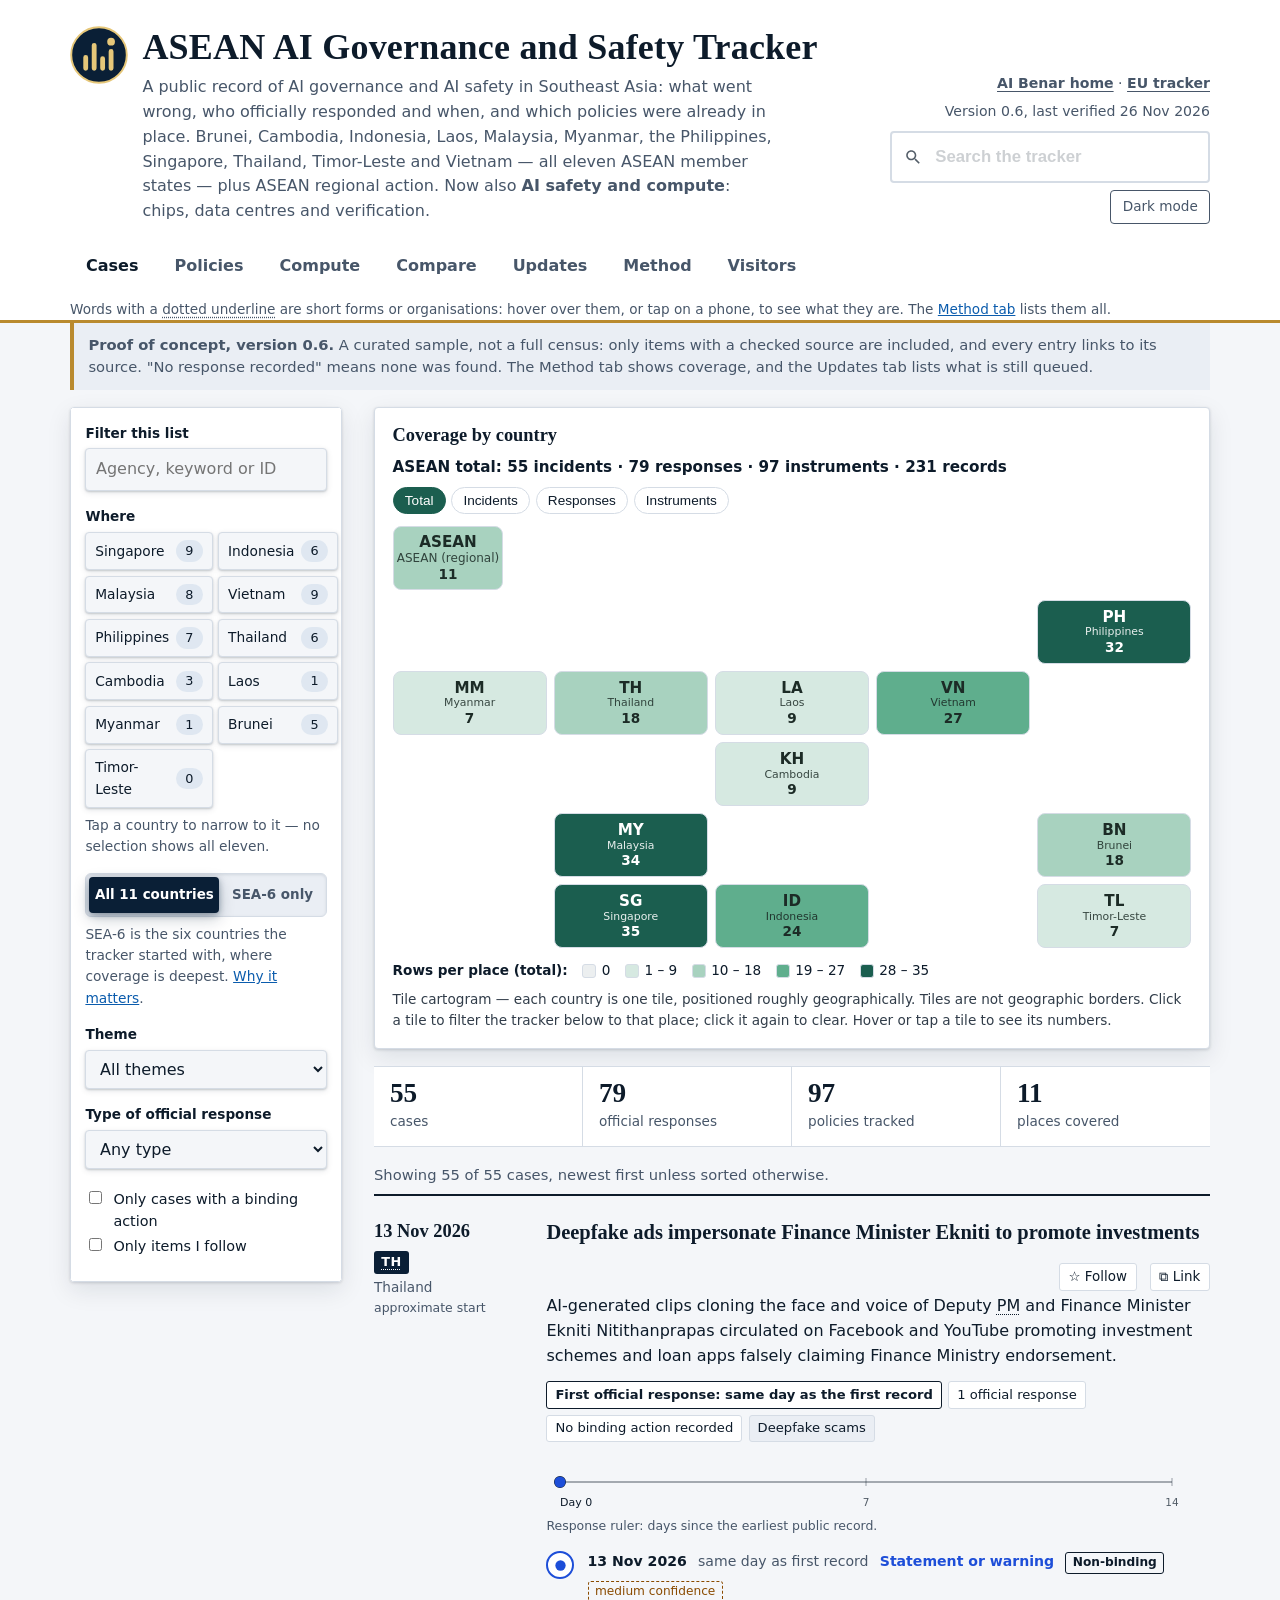
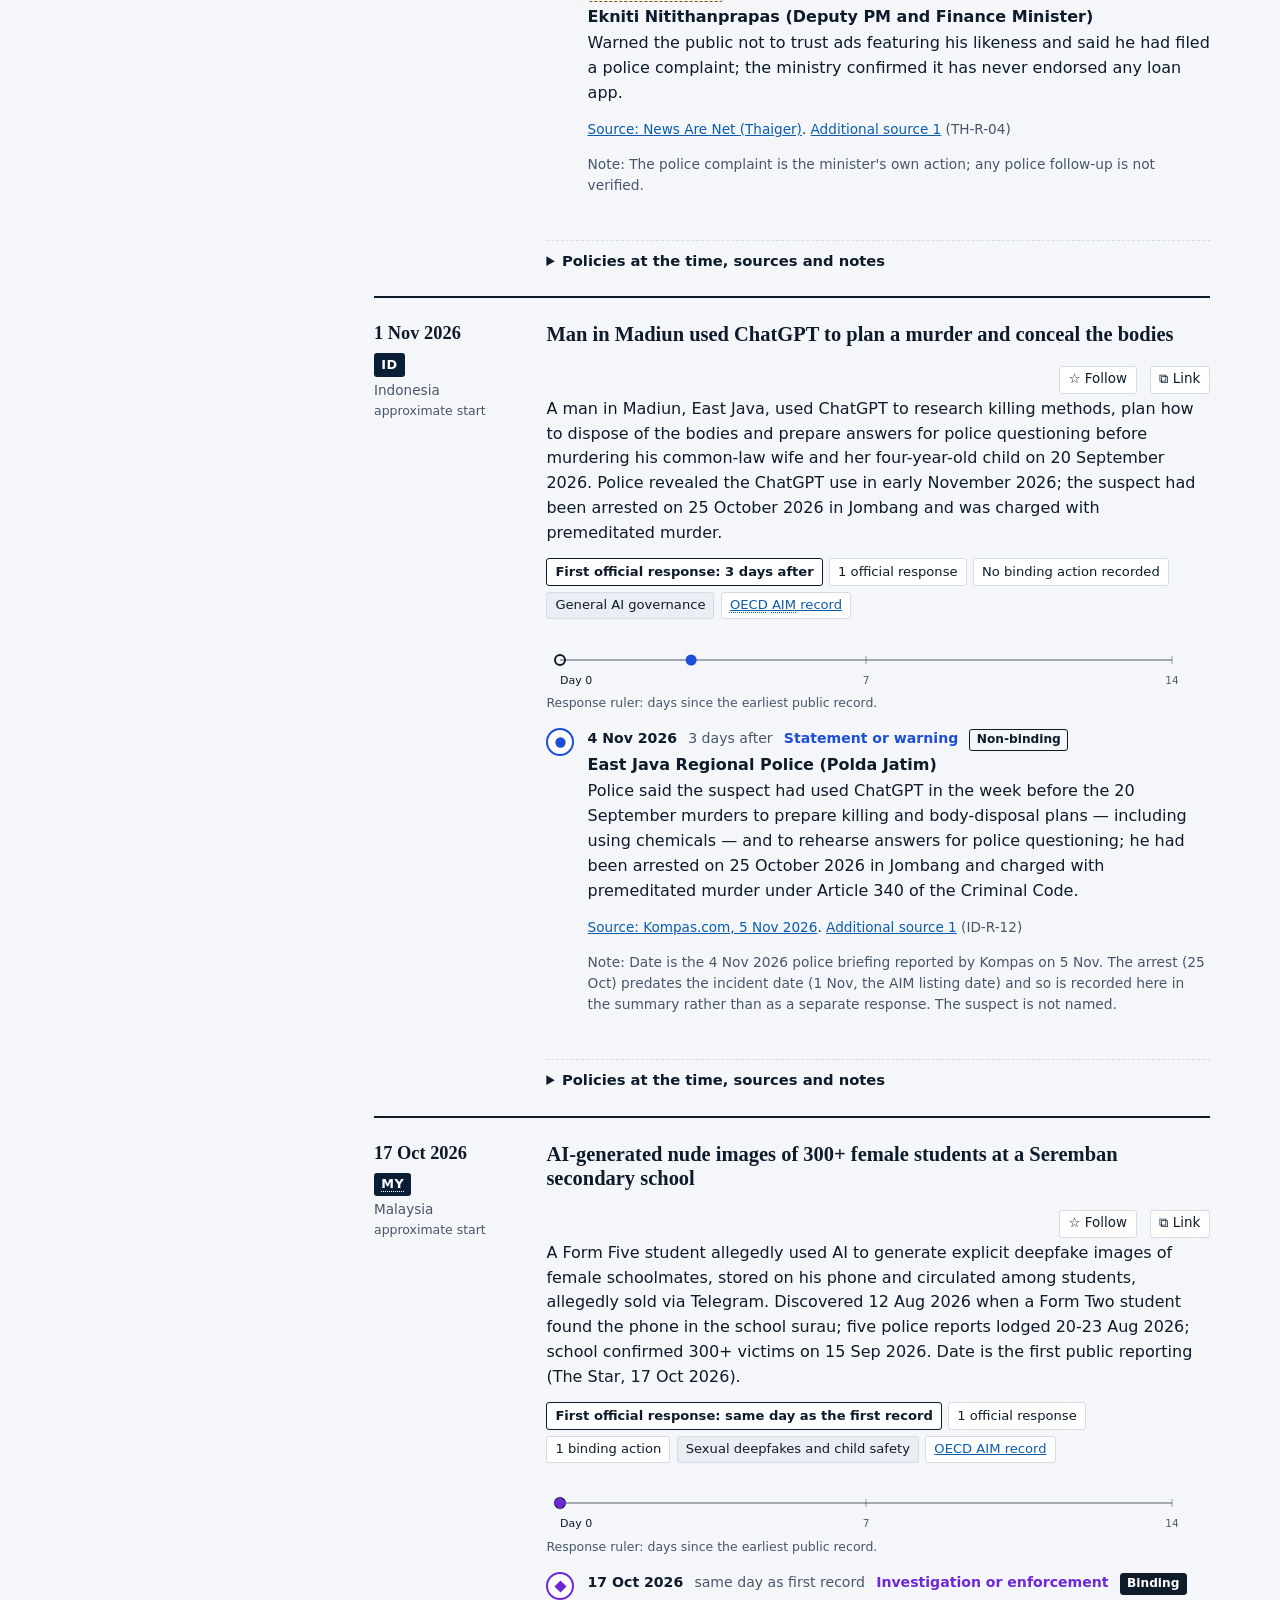
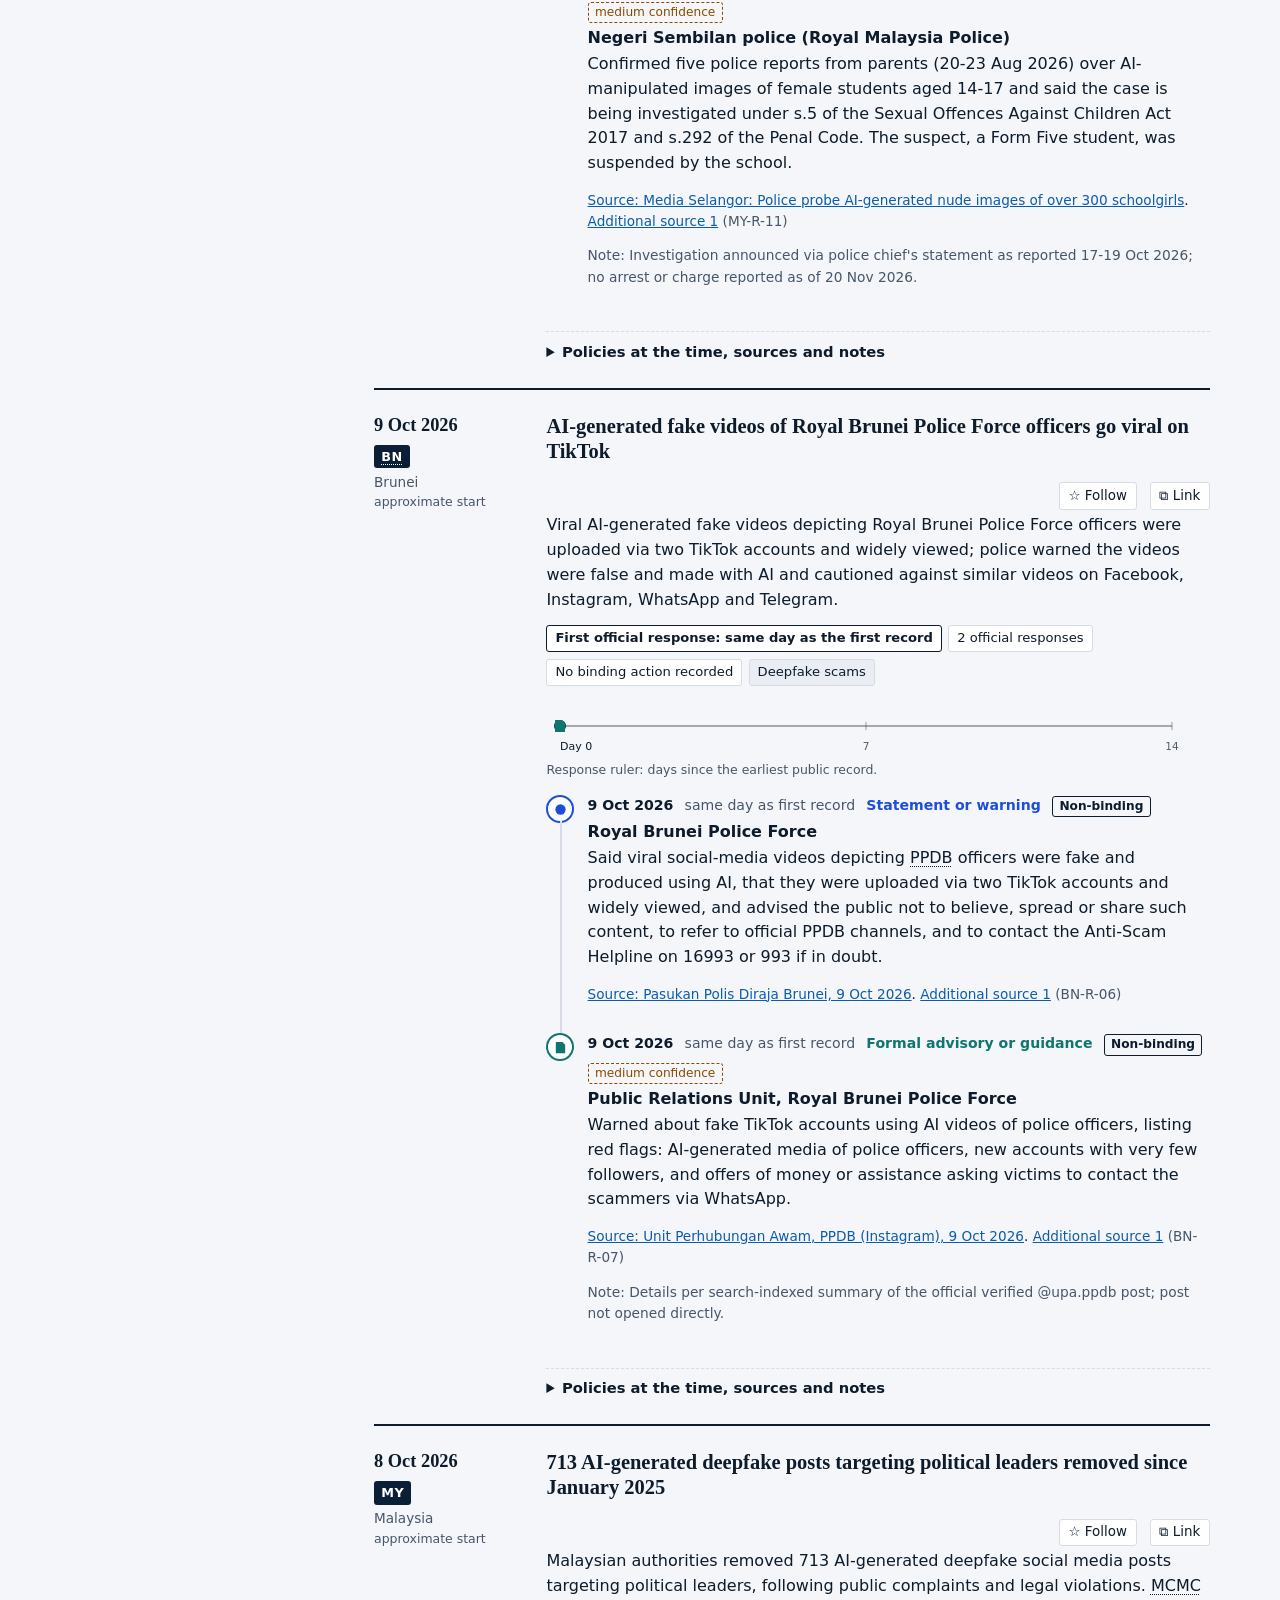
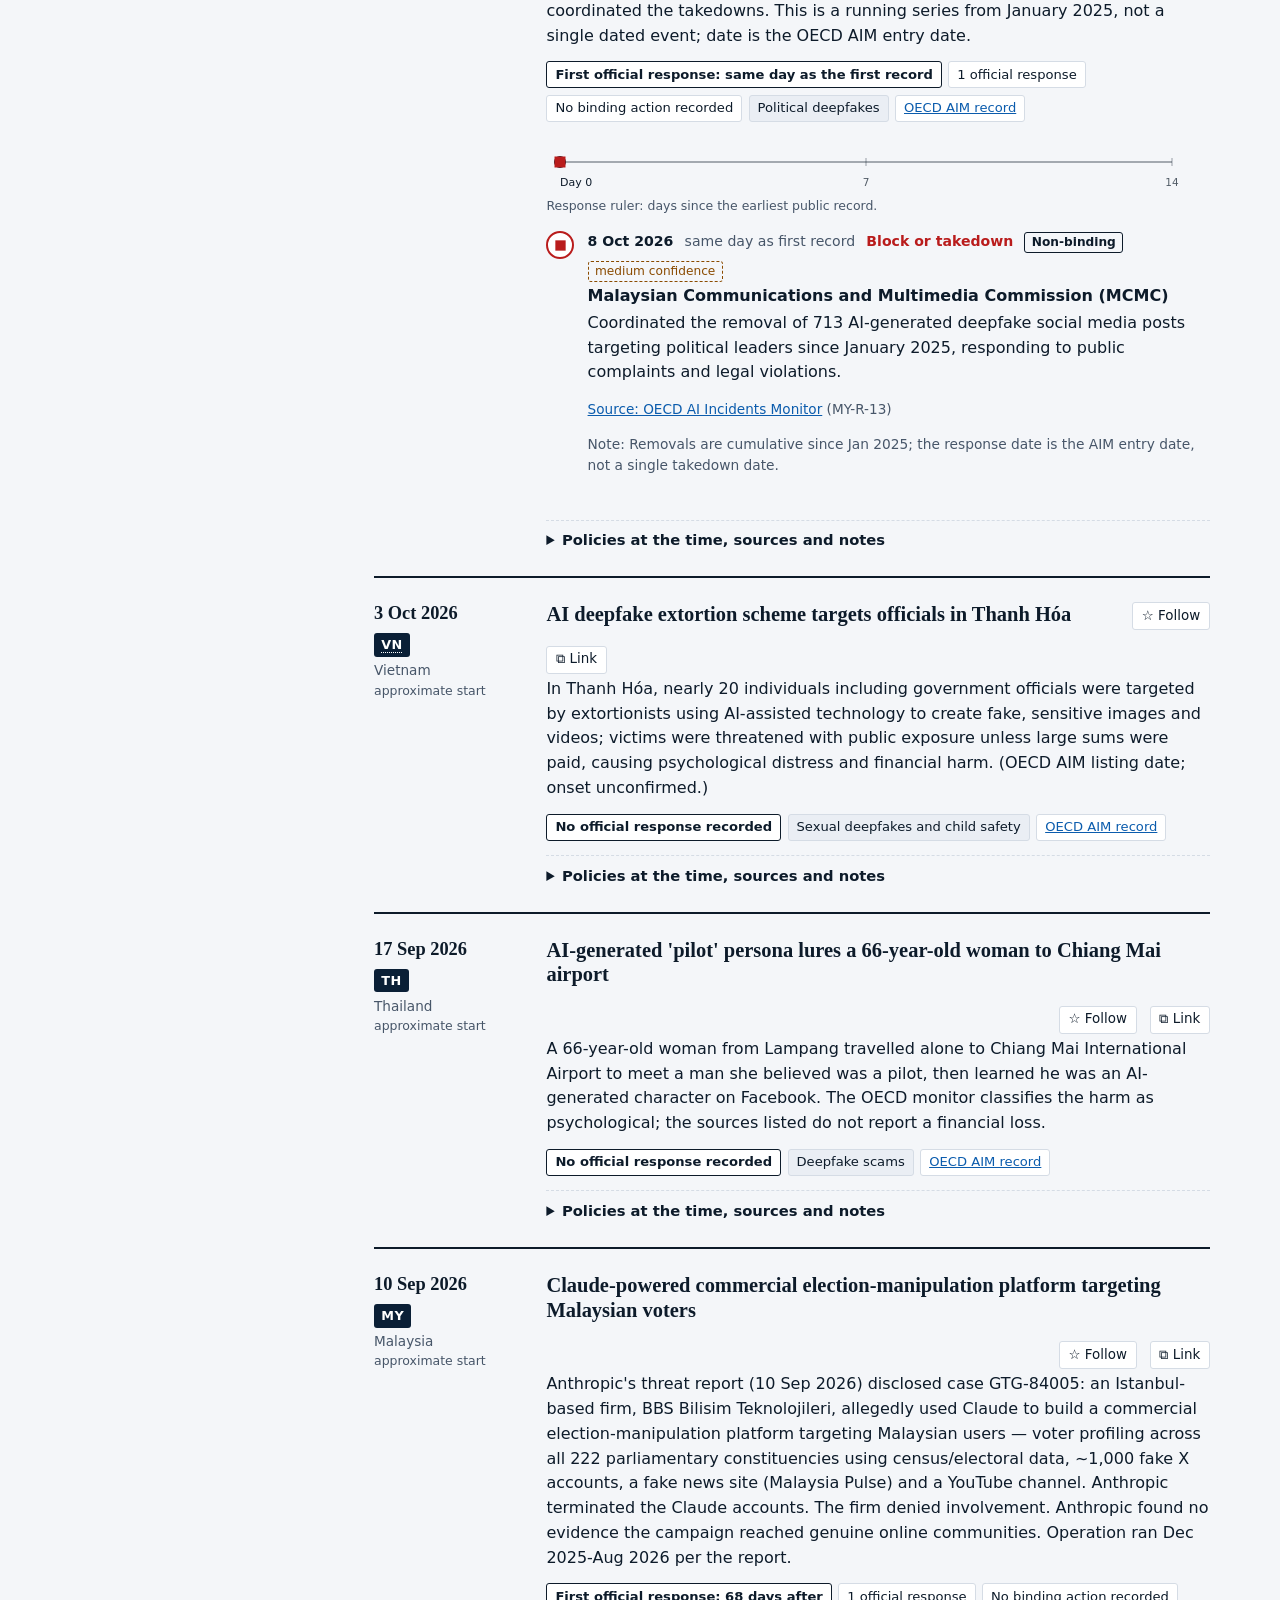
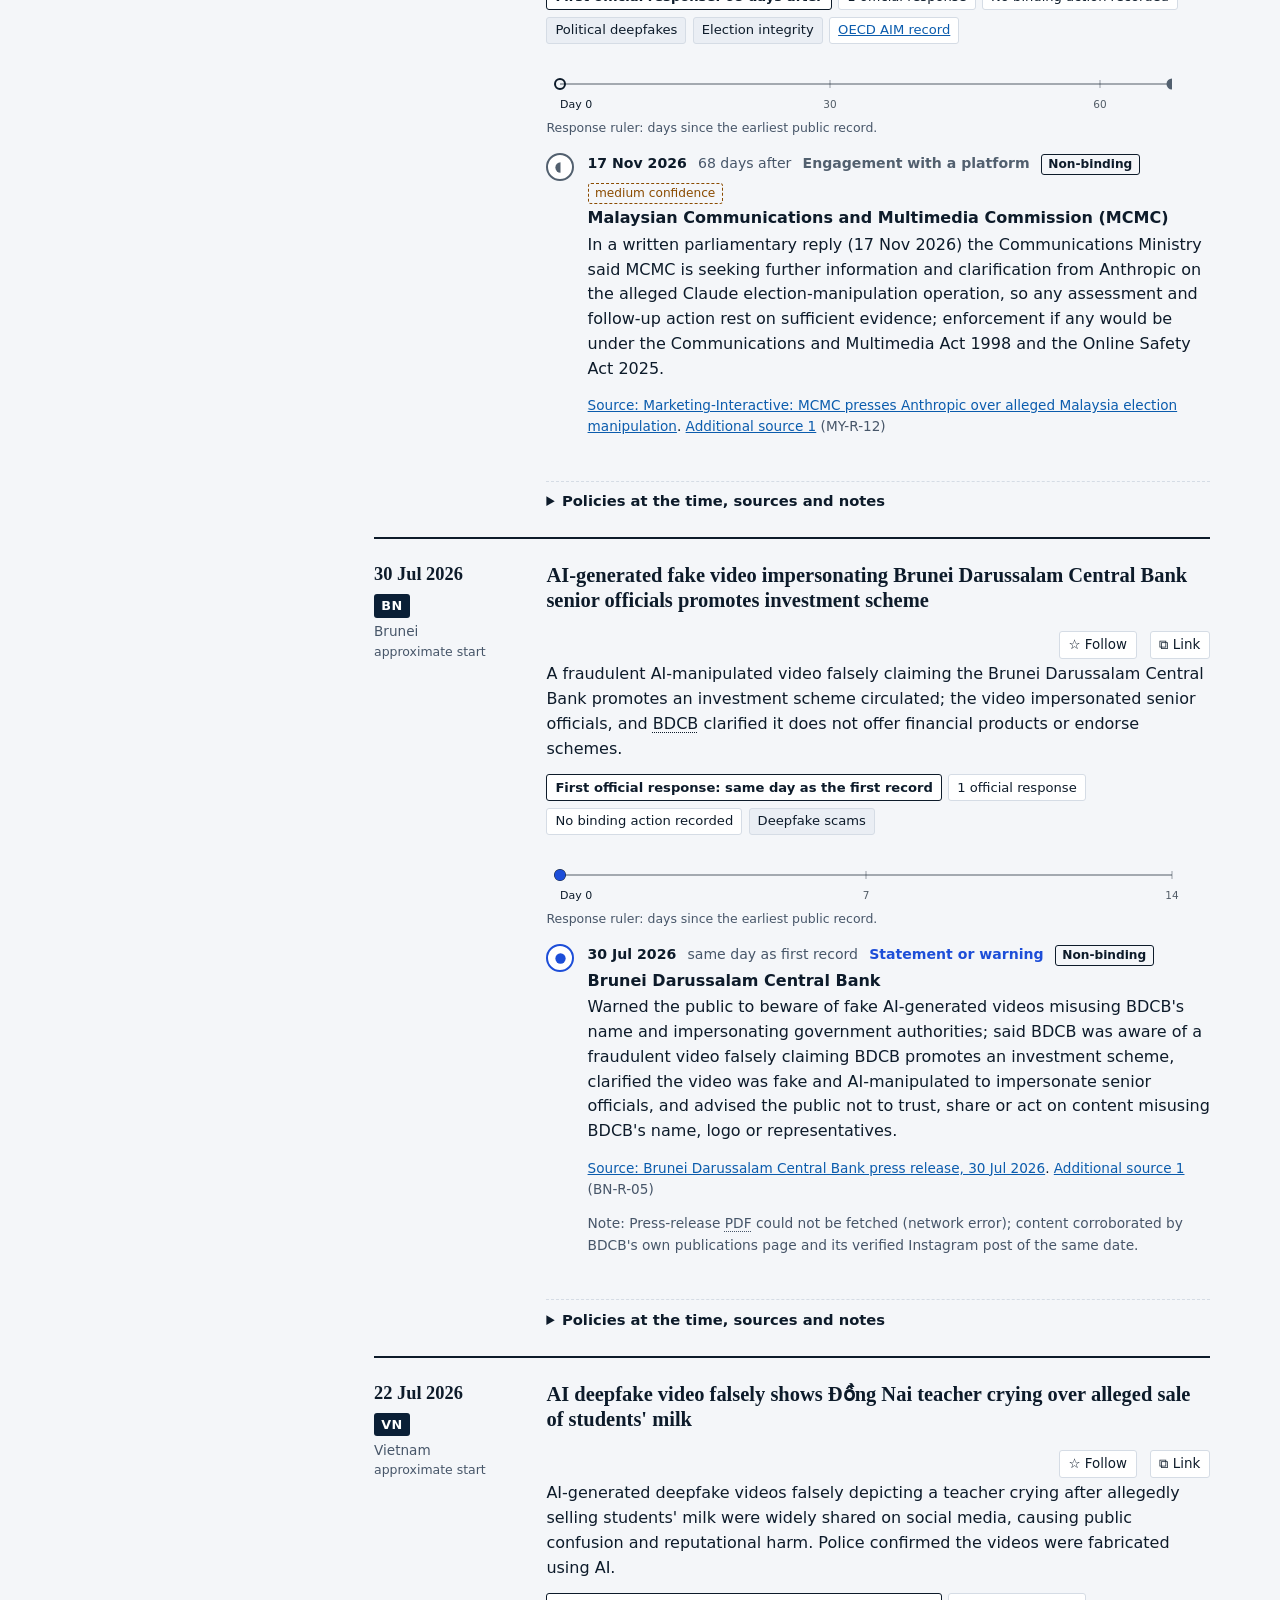
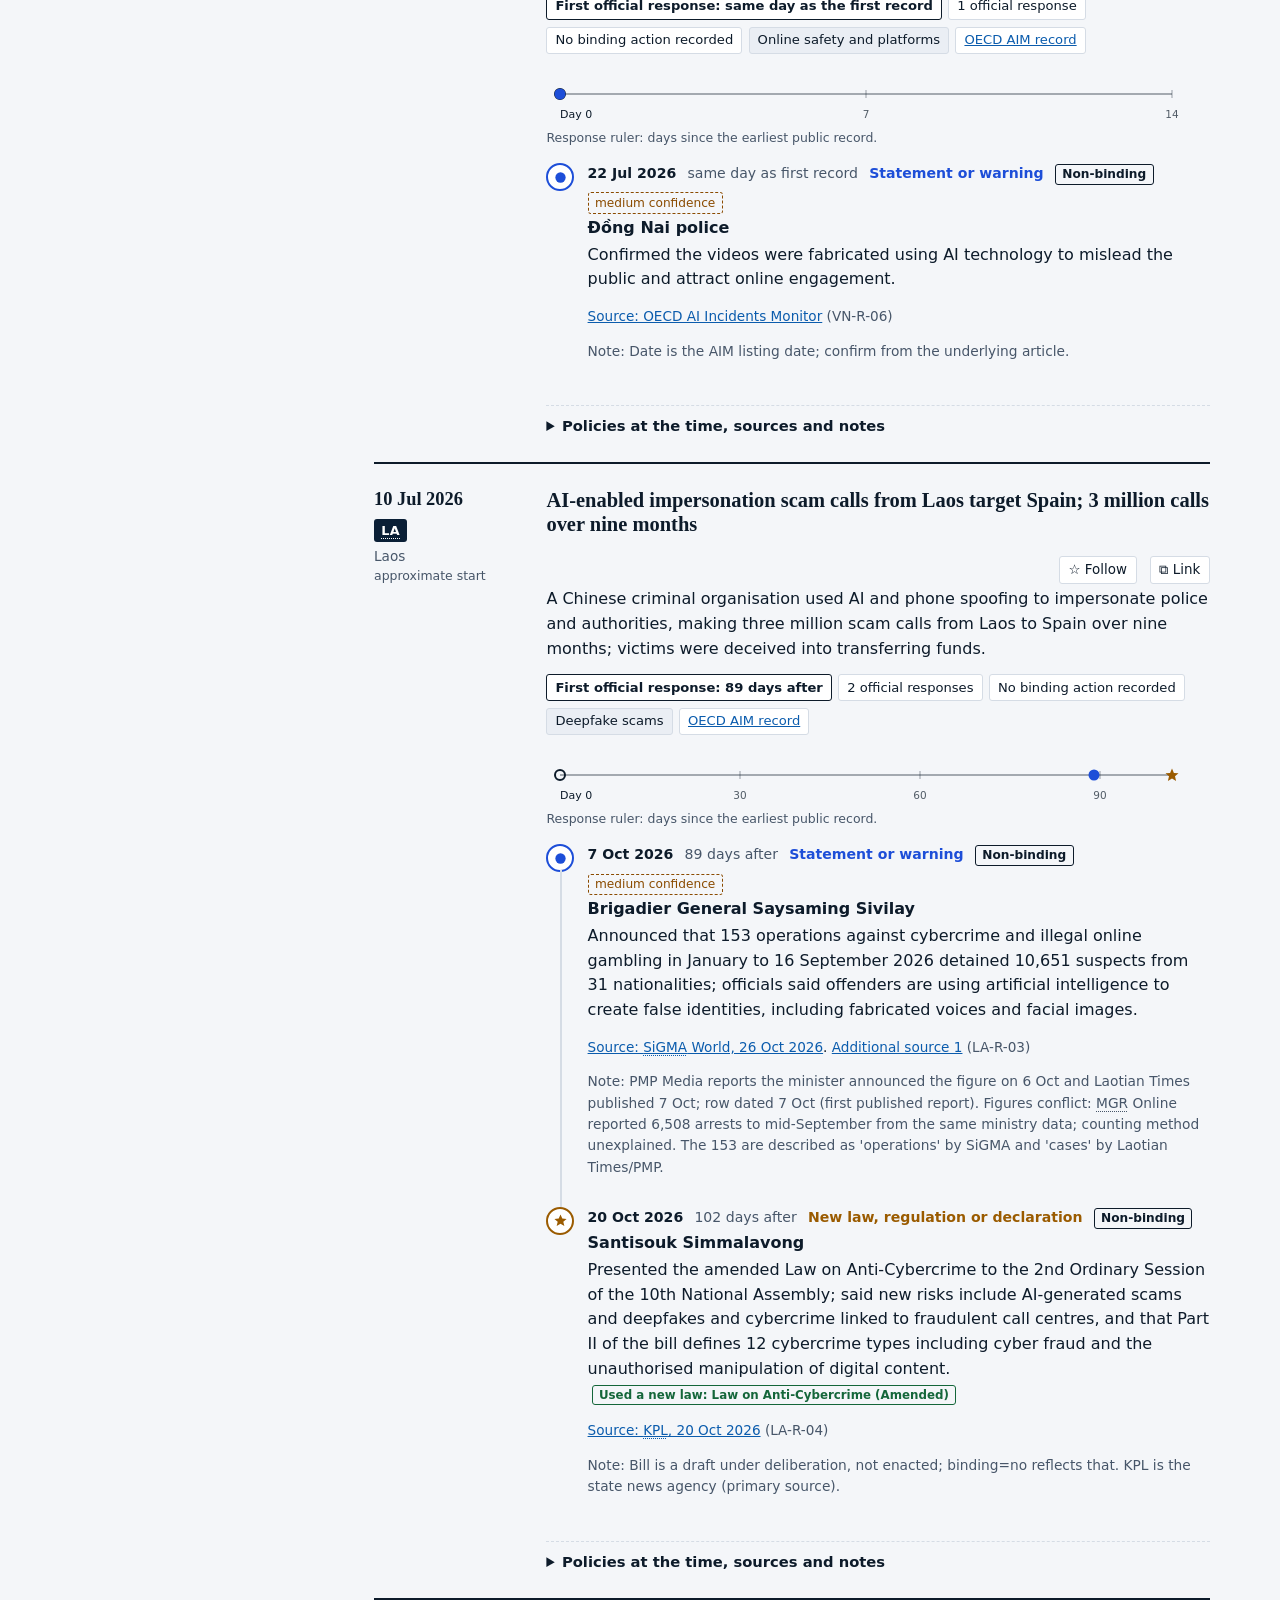
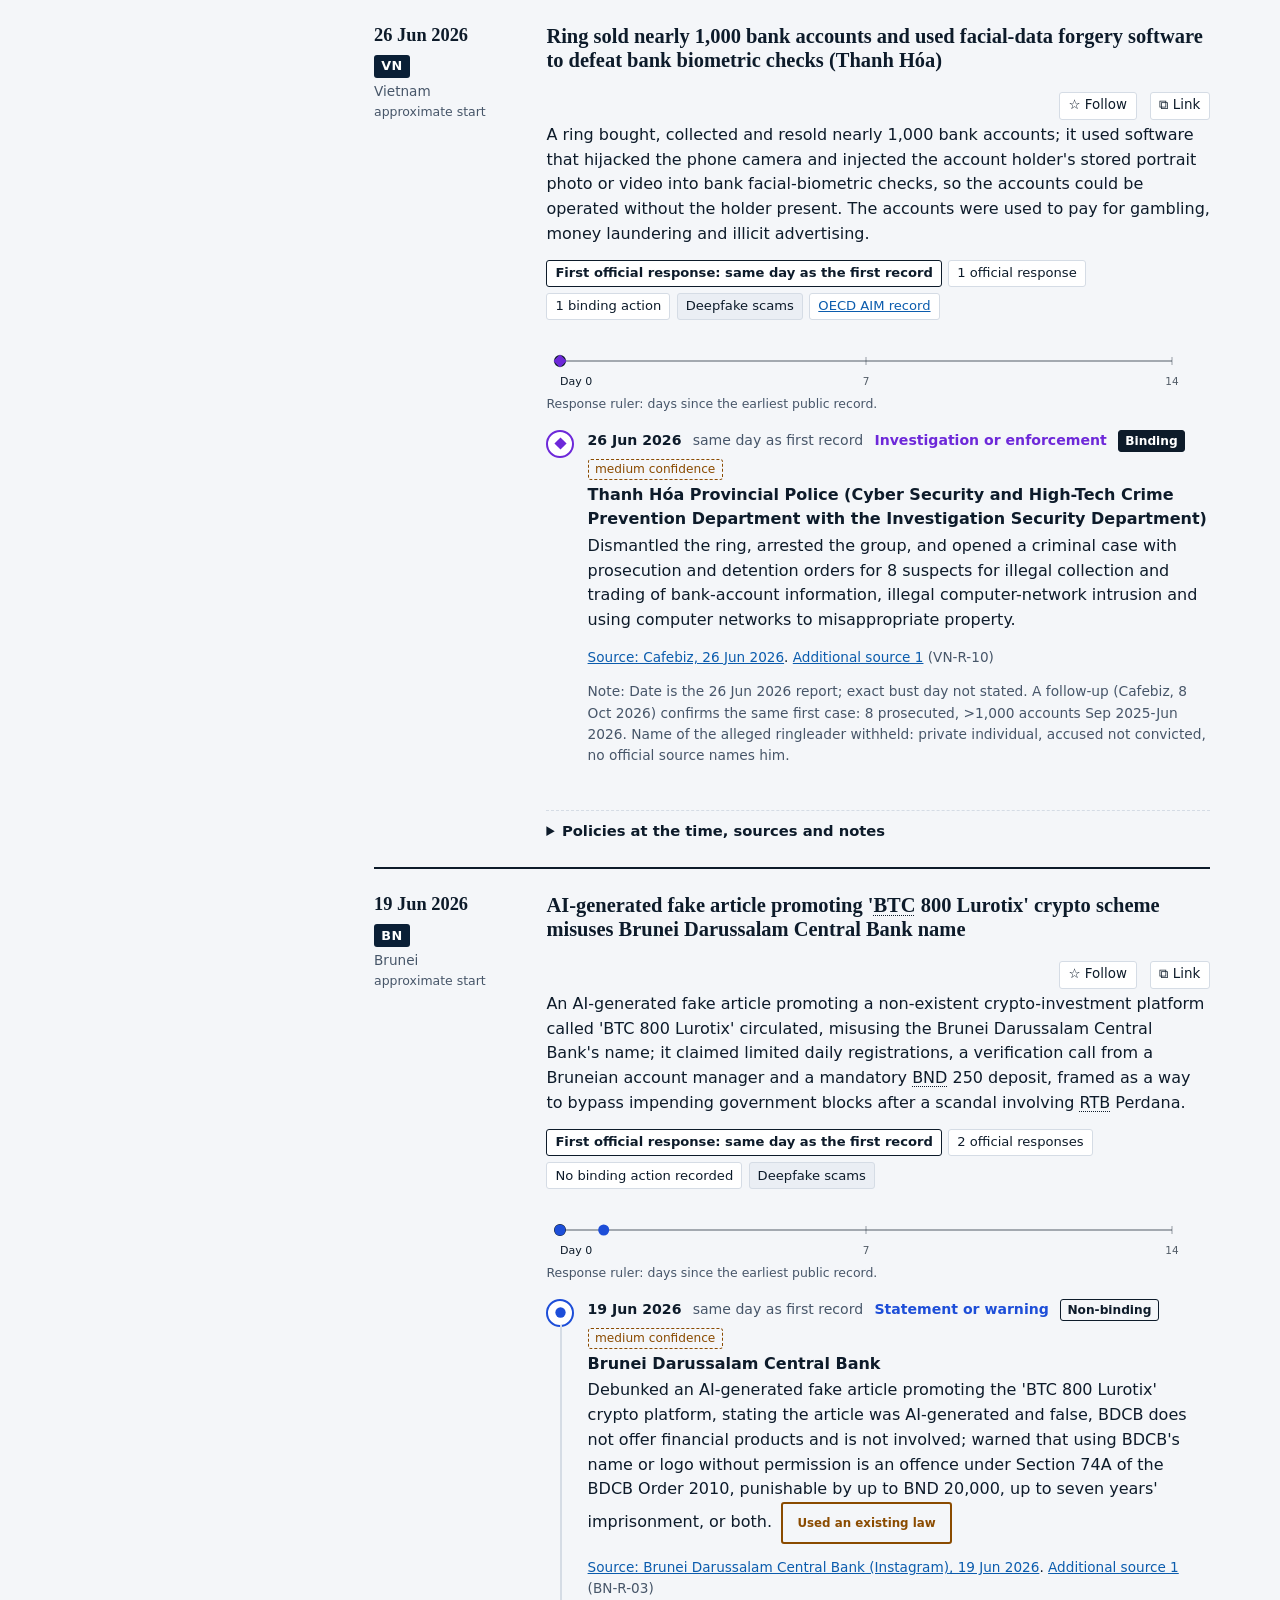
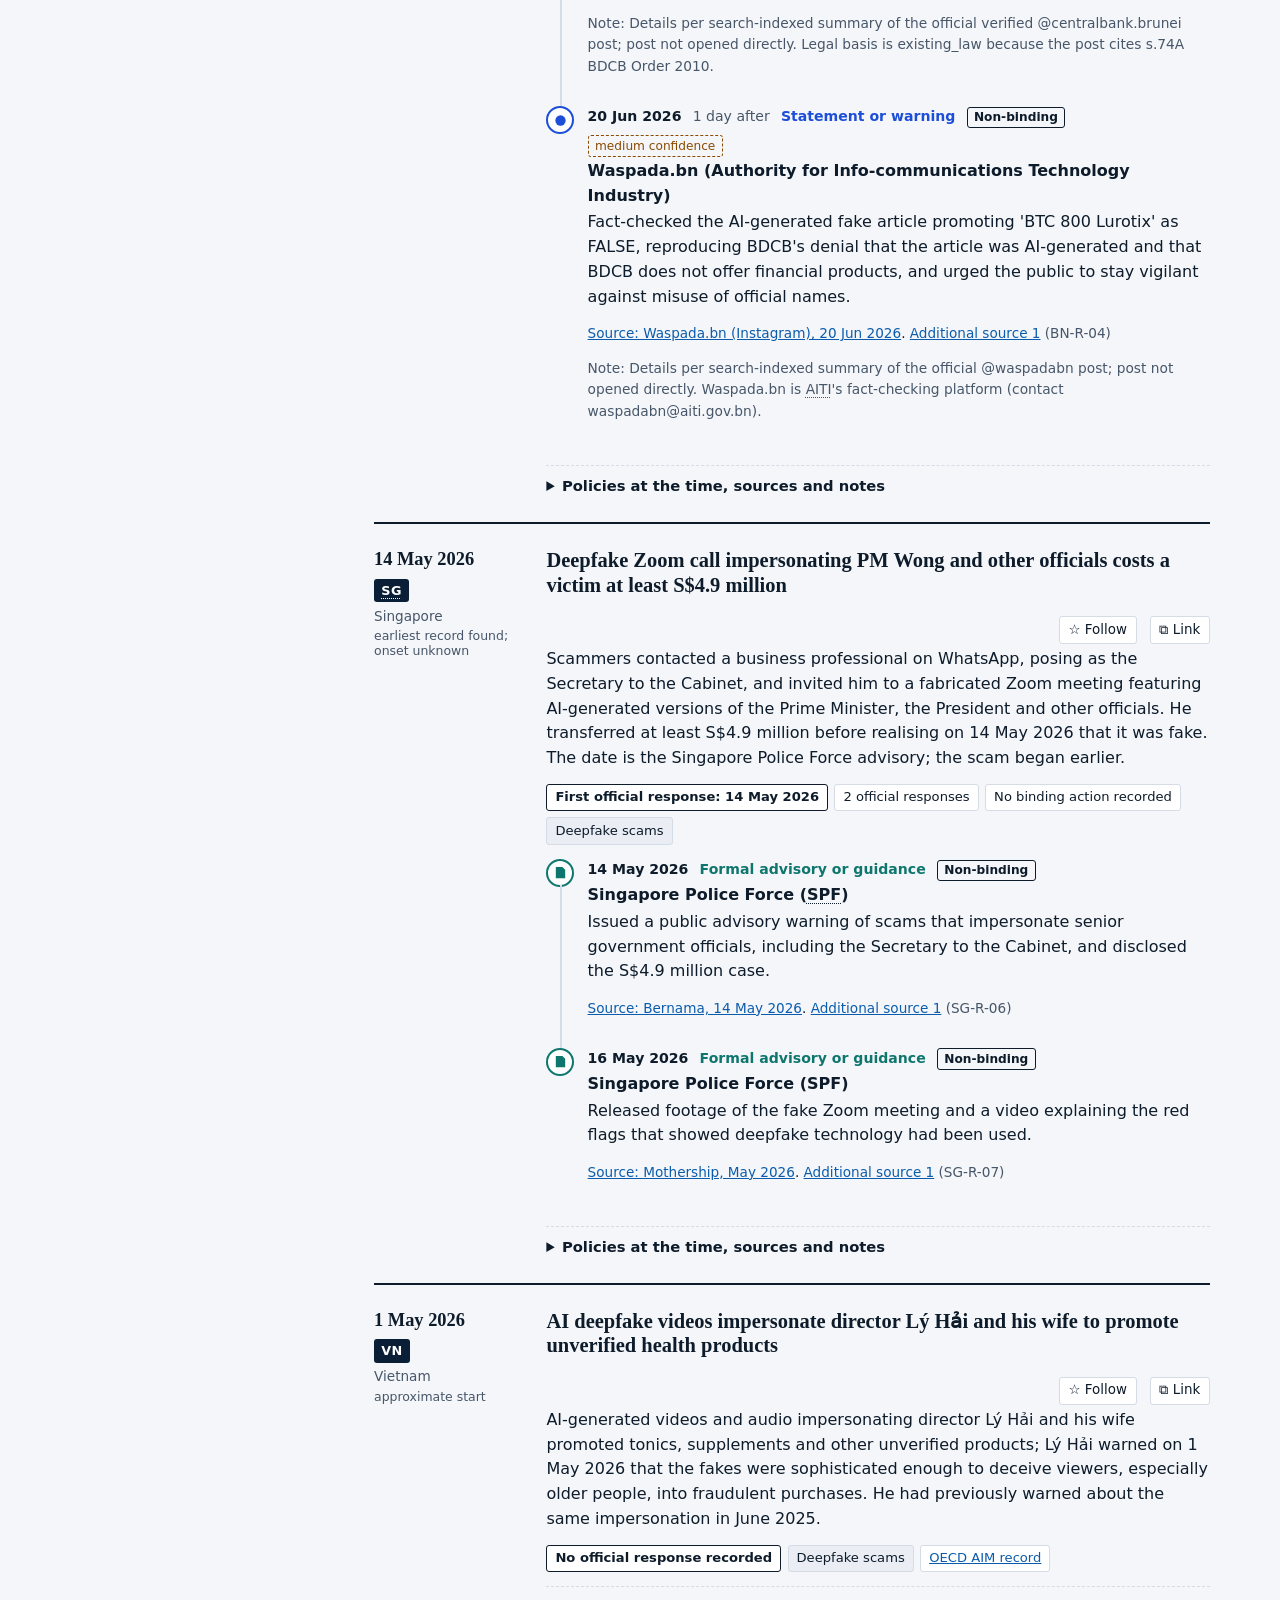
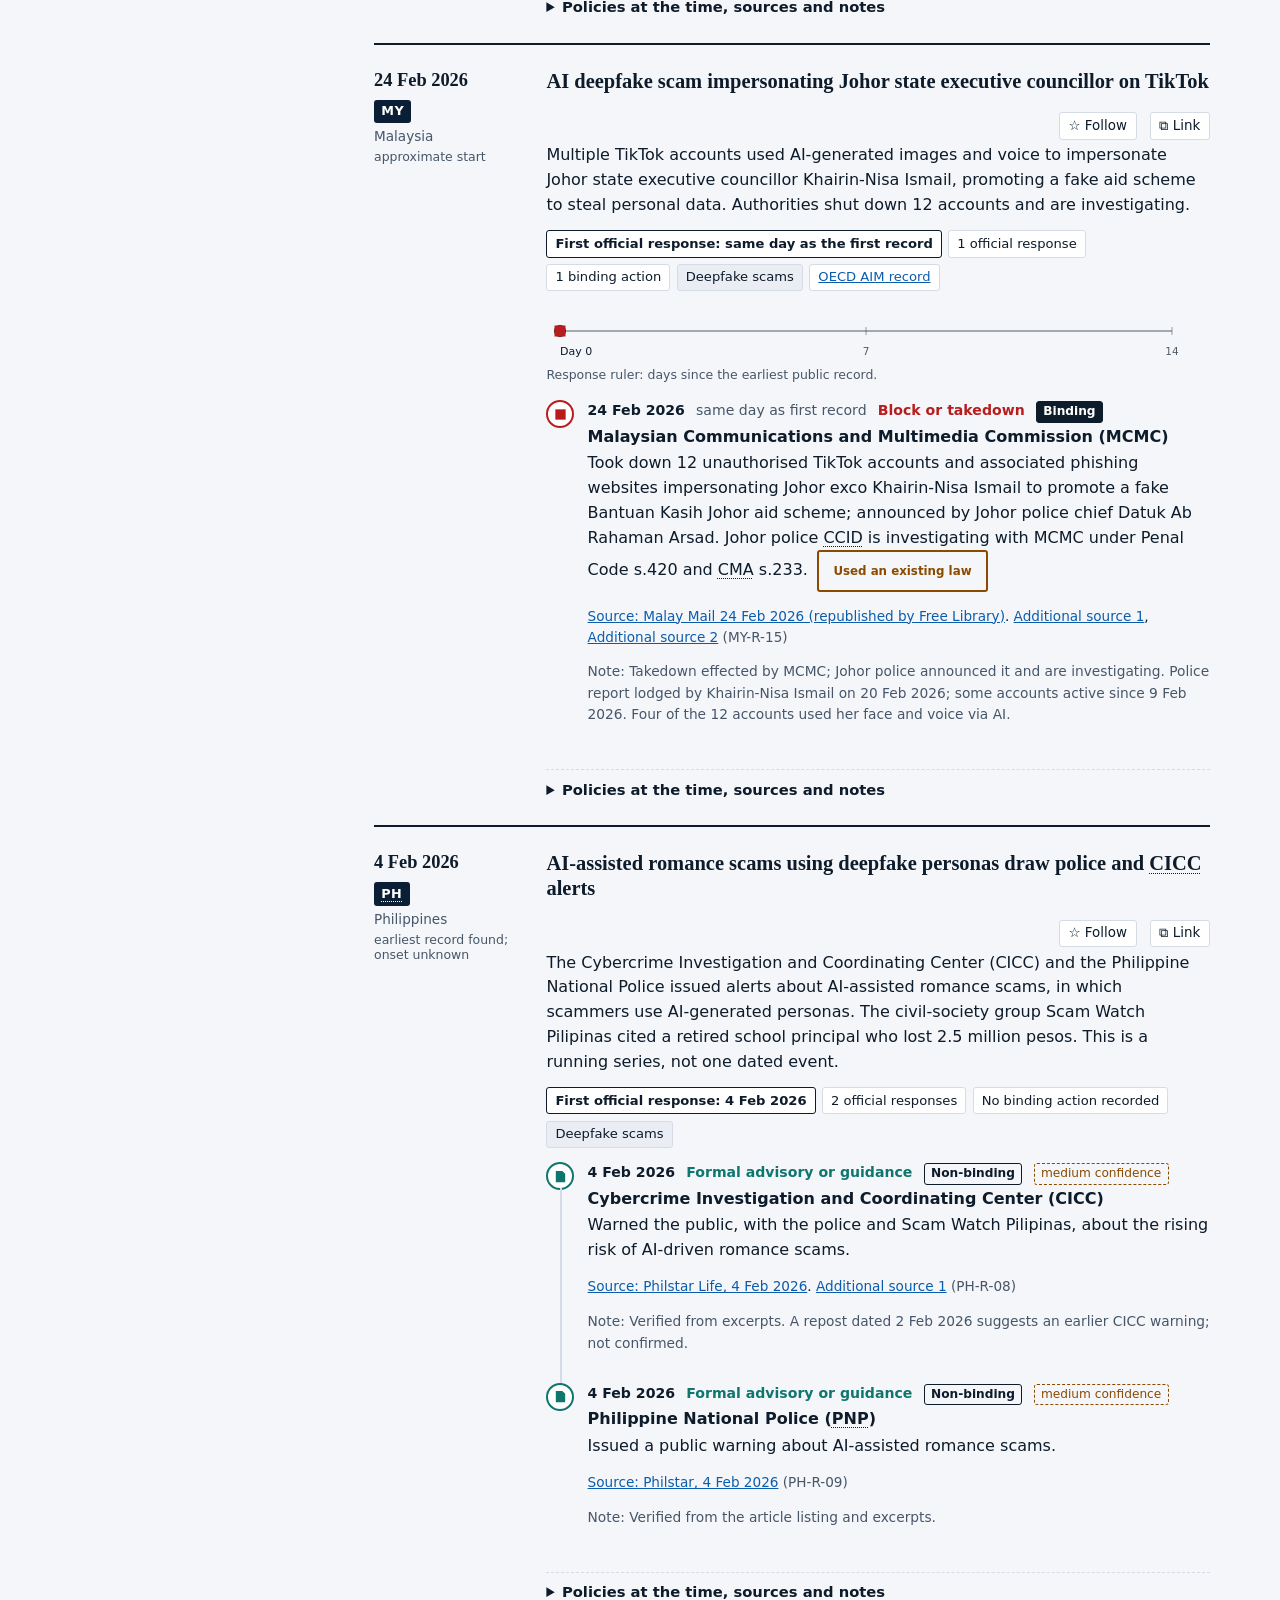
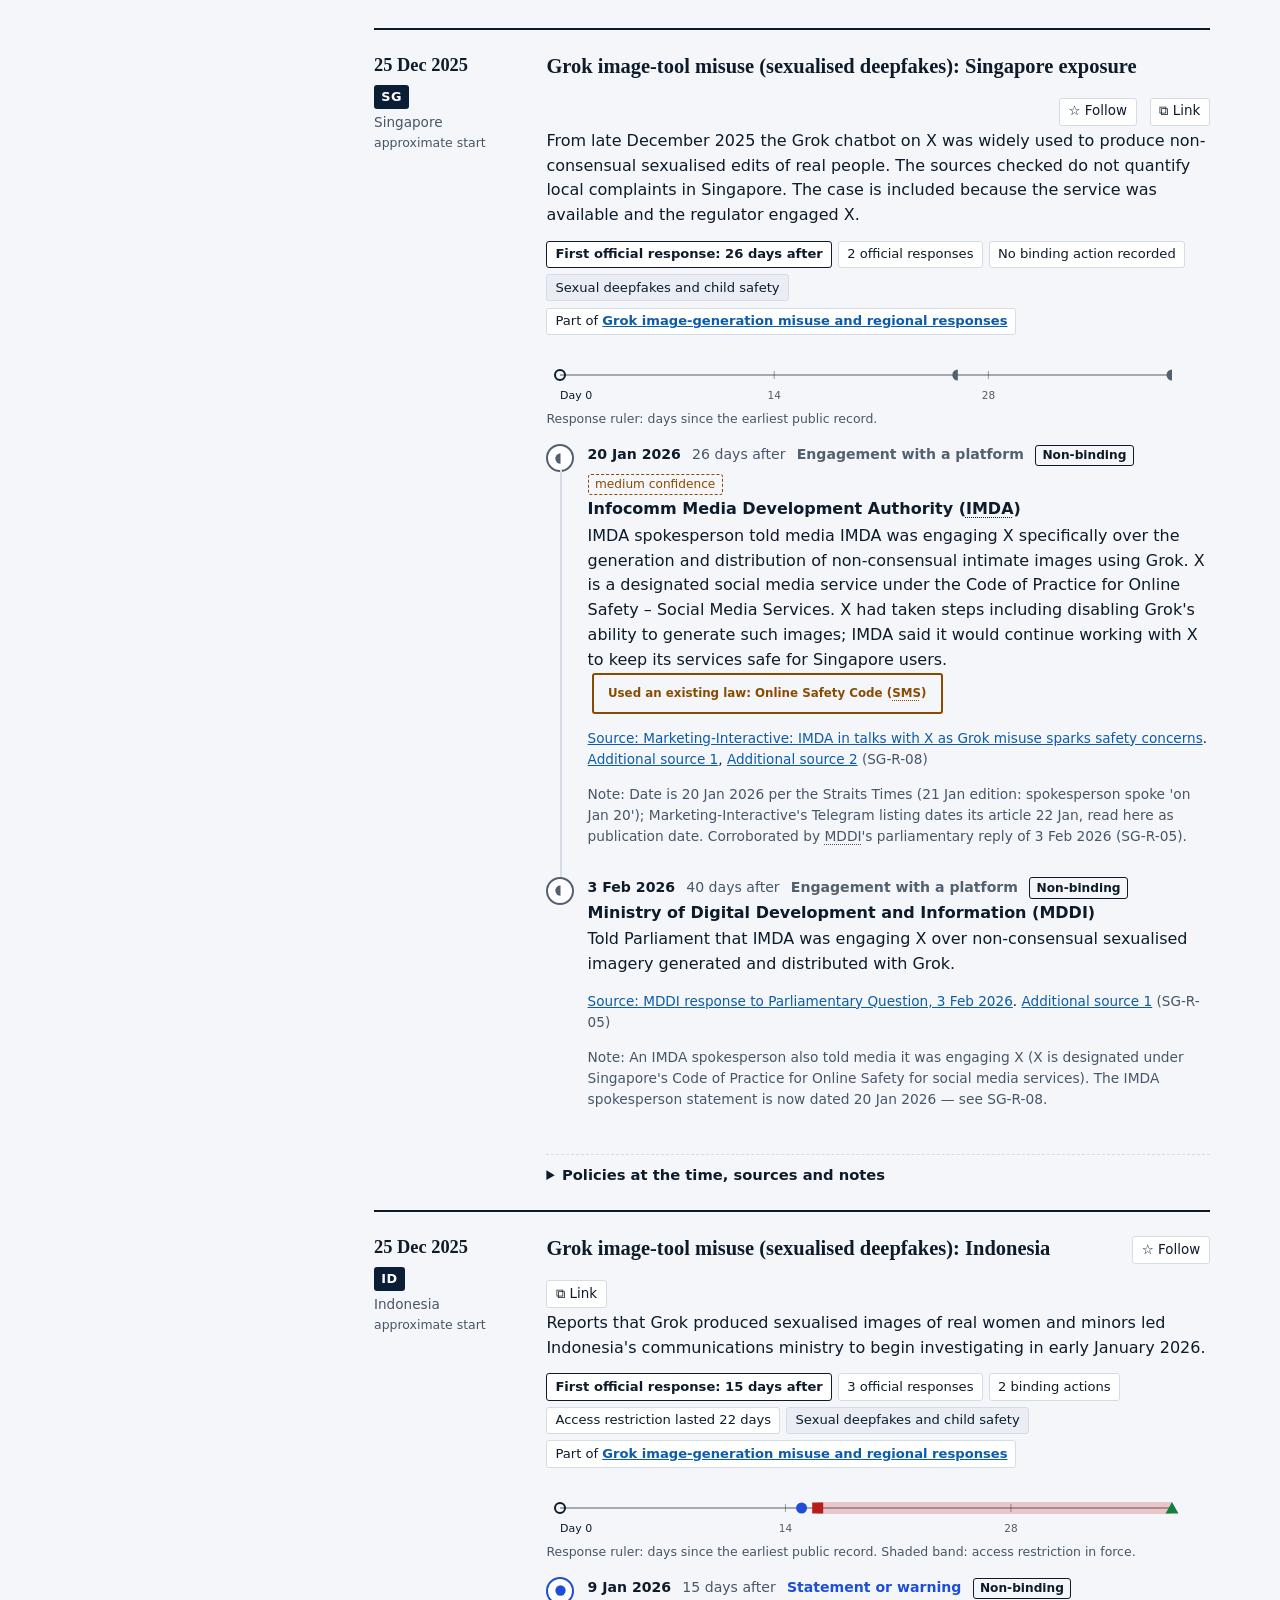
==== commit df0a88f6: "ASEAN 0.6: explain short forms, link home, restore review and build checks" ====
--- a/index.html
+++ b/index.html
@@ -20,20 +20,20 @@
 <title>ASEAN AI Governance and Safety Tracker</title>
 <meta name="description" content="Incidents, official responses and policies on AI governance and safety across Southeast Asia, and the compute behind AI: chips, data centres and how they could be verified.">
 <!-- link previews (LinkedIn, WhatsApp, X, Slack) -->
-<link rel="canonical" href="https://suhaimizainalshah.github.io/ASEAN-AI-Governance-Tracker/">
+<link rel="canonical" href="https://aibenar.dev/ASEAN-AI-Governance-Tracker/">
 <meta property="og:type" content="website">
 <meta property="og:site_name" content="ASEAN AI Governance and Safety Tracker">
 <meta property="og:title" content="ASEAN AI Governance and Safety Tracker">
 <meta property="og:description" content="AI incidents, official responses and policies across all eleven ASEAN members, plus AI safety and compute: chips, data centres and verification. Every row sourced.">
-<meta property="og:url" content="https://suhaimizainalshah.github.io/ASEAN-AI-Governance-Tracker/">
-<meta property="og:image" content="https://suhaimizainalshah.github.io/ASEAN-AI-Governance-Tracker/share.png">
+<meta property="og:url" content="https://aibenar.dev/ASEAN-AI-Governance-Tracker/">
+<meta property="og:image" content="https://aibenar.dev/ASEAN-AI-Governance-Tracker/share.png">
 <meta property="og:image:width" content="1200">
 <meta property="og:image:height" content="630">
 <meta property="og:image:alt" content="ASEAN AI Governance and Safety Tracker: AI incidents, responses and policies across ASEAN, plus AI safety and compute.">
 <meta name="twitter:card" content="summary_large_image">
 <meta name="twitter:title" content="ASEAN AI Governance and Safety Tracker">
 <meta name="twitter:description" content="AI incidents, official responses and policies across all eleven ASEAN members, plus AI safety and compute: chips, data centres and verification. Every row sourced.">
-<meta name="twitter:image" content="https://suhaimizainalshah.github.io/ASEAN-AI-Governance-Tracker/share.png">
+<meta name="twitter:image" content="https://aibenar.dev/ASEAN-AI-Governance-Tracker/share.png">
 <link rel="icon" href="data:image/svg+xml,%3Csvg xmlns='http://www.w3.org/2000/svg' viewBox='0 0 16 16'%3E%3Ccircle cx='8' cy='8' r='8' fill='%230a1f36'/%3E%3Cpath d='M4.6 11.6V8.4M7 11.6V5.4M9.4 11.6V8.9M11.8 11.6V7' stroke='%23e6c779' stroke-width='1.6' stroke-linecap='round'/%3E%3C/svg%3E">
 <link rel="alternate" type="application/rss+xml" title="ASEAN AI Governance and Safety Tracker — Updates" href="feed.xml">
 <link rel="alternate" type="application/feed+json" title="ASEAN AI Governance and Safety Tracker — Updates" href="feed.json">
@@ -370,14 +370,14 @@
 <header class="masthead">
   <div class="wrap mast-row">
     <div class="mast-title">
-      <span class="emblem" aria-hidden="true"><svg viewBox="0 0 48 48" width="58" height="58" aria-hidden="true" focusable="false"><circle cx="24" cy="24" r="23" fill="#0a1f36" stroke="#e6c779" stroke-width="1.6"/><path d="M13 35V26M20 35V16M27 35V27M34 35V21" fill="none" stroke="#e6c779" stroke-width="4" stroke-linecap="round"/><circle cx="34" cy="13" r="3.2" fill="#e6c779"/></svg></span>
+      <a class="emblem" href="./" tabindex="-1" aria-hidden="true"><svg viewBox="0 0 48 48" width="58" height="58" aria-hidden="true" focusable="false"><circle cx="24" cy="24" r="23" fill="#0a1f36" stroke="#e6c779" stroke-width="1.6"/><path d="M13 35V26M20 35V16M27 35V27M34 35V21" fill="none" stroke="#e6c779" stroke-width="4" stroke-linecap="round"/><circle cx="34" cy="13" r="3.2" fill="#e6c779"/></svg></a>
       <div>
-      <h1>ASEAN AI Governance and Safety Tracker</h1>
+      <h1><a class="title-home" href="./" title="Back to the start of the tracker">ASEAN AI Governance and Safety Tracker</a></h1>
       <p class="lede">A public record of AI governance and AI safety in Southeast Asia: what went wrong, who officially responded and when, and which policies were already in place. Brunei, Cambodia, Indonesia, Laos, Malaysia, Myanmar, the Philippines, Singapore, Thailand, Timor-Leste and Vietnam — all eleven ASEAN member states — plus ASEAN regional action. Now also <strong>AI safety and compute</strong>: chips, data centres and verification.</p>
       </div>
     </div>
     <div class="mast-tools">
-      <p><a class="home-link" href="https://suhaimizainalshah.github.io/AI-Benar-Advisory/">AI Benar Advisory</a> · <a class="home-link" href="https://suhaimizainalshah.github.io/EU-AI-Governance-Tracker/">EU tracker</a></p>
+      <p><a class="home-link" href="/">AI Benar home</a> · <a class="home-link" href="/EU-AI-Governance-Tracker/">EU tracker</a></p>
       <p>Version <span id="ver"></span>, last verified <time id="verified"></time></p>
       <div id="search" role="search" aria-label="Search the tracker"></div>
       <button class="ghost" id="theme" type="button" aria-pressed="false">Dark mode</button>
@@ -665,7 +665,7 @@
 </div>
 <noscript><style>#static-rows{display:block}</style></noscript>
 </main>
-<footer><div class="wrap"><p id="credit"></p><p>Data are drawn from public sources and checked row by row; see Method. Please report errors with the row ID.<span id="corr"></span></p><p><a href="https://github.com/suhaimizainalshah/ASEAN-AI-Governance-Tracker/blob/main/PRIVACY.md">Privacy notice</a> — what this page collects (no cookies), who hosts it, and which third parties are involved.</p><p>Built and maintained by Suhaimi Zainal Shah · <a href="https://suhaimizainalshah.github.io/AI-Benar-Advisory/">AI Benar Advisory</a> — independent AI compliance and governance</p><p>This tracker is an independent project by Suhaimi Zainal Shah (AI Benar Advisory). It is not affiliated with, endorsed by, or acting on behalf of ASEAN or the ASEAN Secretariat, and it does not use the ASEAN emblem.</p></div><div class="wrap"><p class="foot-nav"><a href="#top">Back to top</a><a href="https://suhaimizainalshah.github.io/AI-Benar-Advisory/">AI Benar Advisory home</a></p></div></footer>
+<footer><div class="wrap"><p id="credit"></p><p>Data are drawn from public sources and checked row by row; see Method. Please report errors with the row ID.<span id="corr"></span></p><p><a href="https://github.com/suhaimizainalshah/ASEAN-AI-Governance-Tracker/blob/main/PRIVACY.md">Privacy notice</a> — what this page collects (no cookies), who hosts it, and which third parties are involved.</p><p>Built and maintained by Suhaimi Zainal Shah · <a href="/AI-Benar-Advisory/">AI Benar Advisory</a> — independent AI compliance and governance</p><p>This tracker is an independent project by Suhaimi Zainal Shah (AI Benar Advisory). It is not affiliated with, endorsed by, or acting on behalf of ASEAN or the ASEAN Secretariat, and it does not use the ASEAN emblem.</p></div><div class="wrap"><p class="foot-nav"><a href="#top">Back to top</a><a href="/">AI Benar home</a></p></div></footer>
 <a href="#top" class="to-top" id="toTop" aria-label="Back to top" title="Back to top" hidden><svg viewBox="0 0 24 24" width="22" height="22" aria-hidden="true" fill="none" stroke="currentColor" stroke-width="2.2" stroke-linecap="round" stroke-linejoin="round"><path d="M12 19V5M5 12l7-7 7 7"/></svg></a>
 <script>
 /* Back to top: shown after about one screen of scrolling; returns keyboard focus to the page title */
@@ -681,7 +681,7 @@
 <script src="compute.js"></script>
 <script src="pagefind/pagefind-ui.js" defer></script>
 <script>
-const DATA = {"meta": {"version": "0.5", "verified": "2026-11-26", "built": "2026-11-26", "credit": "Prepared by Suhaimi Zainal Shah with assistance from Muse and Claude AI (Anthropic).", "corrections_url": "mailto:suhaimizainalshah@gmail.com", "analytics": {"goatcounter": "suhaimizs", "stats_url": "", "min_visits": 30, "sample": false}}, "incidents": [{"id": "SG-I-01", "country": "SG", "date": "2023-12-29", "date_precision": "day", "onset_certainty": "approximate", "title": "Deepfake videos of PM Lee and DPM Wong promote crypto and investment scams", "themes": "deepfake-fraud", "event_id": "", "summary": "Fake videos using the likeness of Prime Minister Lee Hsien Loong, and separately Deputy PM Lawrence Wong, were used to promote cryptocurrency and investment schemes. The date is PM Lee's public warning, the earliest public record found; the videos had been circulating for some days.", "source_title": "Malay Mail, 29 Dec 2023", "source_url": "https://www.malaymail.com/amp/news/singapore/2023/12/29/singapore-pm-lee-urges-public-not-to-respond-to-deepfake-ai-videos-featuring-him-or-lawrence-wong-promoting-crypto/109709", "more_sources": "https://www.csa.gov.sg/alerts-and-advisories/advisories/ad-2024-006/", "confidence": "high", "verified_on": "2026-10-28", "notes": "", "aim_url": ""}, {"id": "SG-I-02", "country": "SG", "date": "2024-06", "date_precision": "month", "onset_certainty": "approximate", "title": "Second deepfake of Lee Hsien Loong promotes an investment product", "themes": "deepfake-fraud", "event_id": "", "summary": "A new deepfake showed Lee Hsien Loong, by then Senior Minister, endorsing an investment product with guaranteed returns. He warned the public again.", "source_title": "AI Incident Database 986 (Straits Times report)", "source_url": "https://incidentdatabase.ai/cite/986/", "more_sources": "https://incidentdatabase.ai/reports/4969", "confidence": "medium", "verified_on": "2026-10-28", "notes": "Exact day not confirmed from a primary source.", "aim_url": ""}, {"id": "SG-I-03", "country": "SG", "date": "2025-03-07", "date_precision": "day", "onset_certainty": "approximate", "title": "Deepfake videos and voice clones of PM Lawrence Wong promote scams", "themes": "deepfake-fraud", "event_id": "", "summary": "AI-generated video and a cloned voice of Prime Minister Wong were used to promote cryptocurrency, money-making schemes and PR services.", "source_title": "AI Incident Database entry (CNA report)", "source_url": "https://incidentdatabase.ai/reports/4964", "more_sources": "https://incidentdatabase.ai/entities/general-public-of-singapore/", "confidence": "medium", "verified_on": "2026-10-28", "notes": "", "aim_url": ""}, {"id": "SG-I-04", "country": "SG", "date": "2025-12-25", "date_precision": "day", "onset_certainty": "approximate", "title": "Grok image-tool misuse (sexualised deepfakes): Singapore exposure", "themes": "sexual-deepfakes", "event_id": "grok-2026", "summary": "From late December 2025 the Grok chatbot on X was widely used to produce non-consensual sexualised edits of real people. The sources checked do not quantify local complaints in Singapore. The case is included because the service was available and the regulator engaged X.", "source_title": "RSIS Commentary CO26015, 27 Jan 2026", "source_url": "https://rsis.edu.sg/wp-content/uploads/2026/01/CO26015.pdf", "more_sources": "https://www.medianama.com/2026/02/223-grok-x-account-undressing-women/;https://en.wikipedia.org/wiki/Grok_sexual_deepfake_scandal", "confidence": "medium", "verified_on": "2026-10-28", "notes": "Onset date is the start of a documented analysis window of mass misuse; sources vary on the exact start. Local harm not quantified.", "aim_url": ""}, {"id": "ID-I-01", "country": "ID", "date": "2025-12-25", "date_precision": "day", "onset_certainty": "approximate", "title": "Grok image-tool misuse (sexualised deepfakes): Indonesia", "themes": "sexual-deepfakes", "event_id": "grok-2026", "summary": "Reports that Grok produced sexualised images of real women and minors led Indonesia's communications ministry to begin investigating in early January 2026.", "source_title": "Marketing-Interactive on IMDA and regional action", "source_url": "https://www.marketing-interactive.com/imda-in-talks-with-x-as-grok-misuse-sparks-safety-concerns", "more_sources": "https://rsis.edu.sg/wp-content/uploads/2026/01/CO26015.pdf", "confidence": "medium", "verified_on": "2026-10-28", "notes": "Same onset rule as the other Grok cases.", "aim_url": ""}, {"id": "ID-I-02", "country": "ID", "date": "2024-12", "date_precision": "month", "onset_certainty": "approximate", "title": "Deepfakes of President Prabowo and Finance Minister Sri Mulyani used in fake aid scams", "themes": "deepfake-fraud", "event_id": "", "summary": "Fraudsters used AI-generated videos of senior officials to promise cash aid and collect fees through WhatsApp. One suspect reportedly took about Rp65 million from around 100 victims from December 2024. The OECD incident monitor records a related scam across 20 provinces.", "source_title": "Hukumonline, Oct 2025", "source_url": "https://www.hukumonline.com/berita/a/deepfake-menyebar-cepat--hukum-bergerak-lambat-lt68f065103ad53", "more_sources": "https://oecd.ai/en/incidents/2025-03-02-5747", "confidence": "medium", "verified_on": "2026-10-28", "notes": "Onset is 'since December 2024' per the source, so lags are approximate.", "aim_url": "https://oecd.ai/en/incidents/2025-03-02-5747"}, {"id": "ID-I-03", "country": "ID", "date": "2025-08-19", "date_precision": "day", "onset_certainty": "approximate", "title": "Deepfake of Finance Minister Sri Mulyani calling teachers a 'burden'", "themes": "political-deepfakes", "event_id": "", "summary": "A manipulated clip cut from her 7 August 2025 speech falsely showed the minister calling teachers a burden on the state. An official later said false content had fuelled anger and protests; that causal link is the official's claim and is not independently established here.", "source_title": "Tempo English, 19 Aug 2025", "source_url": "https://en.tempo.co/read/2041186/sri-mulyani-denies-video-calling-teachers-state-burden-hoax-deepfake", "more_sources": "https://oecd.ai/en/incidents/2025-08-20-b4e1;https://www.liputan6.com/cek-fakta/read/6178364/", "confidence": "medium", "verified_on": "2026-10-28", "notes": "Date is the minister's own denial, the earliest public record found.", "aim_url": "https://oecd.ai/en/incidents/2025-08-20-b4e1"}, {"id": "MY-I-01", "country": "MY", "date": "2024-01-18", "date_precision": "day", "onset_certainty": "unknown", "title": "Deepfake news-anchor and PM videos promote investment schemes on Facebook", "themes": "deepfake-fraud", "event_id": "", "summary": "AI-manipulated videos imitating Bernama TV news anchors, and a fake clip of PM Anwar Ibrahim, promoted dubious investment schemes on Facebook after repeated incidents. Earlier circulation is likely, so this is a running series and not a single dated event.", "source_title": "OECD AI Incidents Monitor, 18 Jan 2024", "source_url": "https://oecd.ai/en/incidents/2024-01-18-5504", "more_sources": "https://www.malaymail.com/amp/news/malaysia/2024/01/18/deputy-minister-mcmc-instructed-to-ask-meta-to-remove-fake-videos-of-national-news-agencys-tv-news/113161", "confidence": "medium", "verified_on": "2026-10-28", "notes": "Onset unknown, so no response lag is computed for this series.", "aim_url": "https://oecd.ai/en/incidents/2024-01-18-5504"}, {"id": "MY-I-02", "country": "MY", "date": "2025-12-25", "date_precision": "day", "onset_certainty": "approximate", "title": "Grok image-tool misuse (sexualised deepfakes): Malaysia", "themes": "sexual-deepfakes", "event_id": "grok-2026", "summary": "MCMC recorded 17 complaints or reports about Grok misuse in Malaysia: six formal complaints, two police reports, eight social-media tagging complaints and one First Information Report opened by MCMC. Content involved women and minors.", "source_title": "New Straits Times, 23 Jan 2026", "source_url": "https://www.nst.com.my/amp/news/nation/2026/01/1362886/mcmc-lifts-temporary-restriction-grok-app", "more_sources": "https://rsis.edu.sg/wp-content/uploads/2026/01/CO26015.pdf", "confidence": "high", "verified_on": "2026-10-28", "notes": "", "aim_url": ""}, {"id": "PH-I-01", "country": "PH", "date": "2024-04-23", "date_precision": "day", "onset_certainty": "approximate", "title": "Deepfake audio of President Marcos 'ordering' military action", "themes": "political-deepfakes", "event_id": "", "summary": "Manipulated audio imitating President Marcos appeared to direct the armed forces to act against a foreign country, during South China Sea tensions and a joint military exercise. Officials said the clip was fake and probably produced by a foreign actor.", "source_title": "ABS-CBN News, 24 Apr 2024", "source_url": "https://abs-cbn.com/news/2024/4/23/pco-refutes-audio-deep-fake-of-marcos-jr-018", "more_sources": "https://incidentdatabase.ai/reports/5459;https://newsinfo.inquirer.net/1933697/remulla-on-deep-fake-audio", "confidence": "high", "verified_on": "2026-10-28", "notes": "Date is the first official statement, the earliest public record found.", "aim_url": ""}, {"id": "PH-I-02", "country": "PH", "date": "2025-12-25", "date_precision": "day", "onset_certainty": "approximate", "title": "Grok image-tool misuse (sexualised deepfakes): Philippines", "themes": "sexual-deepfakes", "event_id": "grok-2026", "summary": "Authorities cited Grok's capacity to generate sexually explicit, non-consensual deepfake material, including content that could involve minors.", "source_title": "RSIS Commentary CO26015, 27 Jan 2026", "source_url": "https://rsis.edu.sg/wp-content/uploads/2026/01/CO26015.pdf", "more_sources": "https://stratnewsglobal.com/?p=127695", "confidence": "medium", "verified_on": "2026-10-28", "notes": "", "aim_url": "https://oecd.ai/en/incidents/2026-01-16-79fb"}, {"id": "VN-I-01", "country": "VN", "date": "2023-05-08", "date_precision": "day", "onset_certainty": "approximate", "title": "Deepfake video-call impersonation scams", "themes": "deepfake-fraud", "event_id": "", "summary": "Scammers took over Zalo and Facebook accounts and used the owners' photos and videos to stage fake video calls asking contacts for money.", "source_title": "Viet Nam News, 8 May 2023", "source_url": "https://vietnamnews.vn/society/1532928/criminals-use-deepfake-ai-video-technology-to-scam-people-out-of-money.html", "more_sources": "", "confidence": "medium", "verified_on": "2026-10-28", "notes": "Date is the earliest report found.", "aim_url": ""}, {"id": "VN-I-02", "country": "VN", "date": "2024-03", "date_precision": "month", "onset_certainty": "approximate", "title": "Deepfake sextortion of individuals and entrepreneurs", "themes": "sexual-deepfakes", "event_id": "", "summary": "Criminals used face-swapped explicit videos to extort victims, including a Hanoi schoolgirl in March 2024 and entrepreneurs in Ho Chi Minh City in early 2024.", "source_title": "Viet Nam News, 1 Apr 2025", "source_url": "https://vietnamnews.vn/society/1694933/vietnamese-authorities-warn-of-rising-ai-driven-deepfake-extortion-scams.html", "more_sources": "", "confidence": "medium", "verified_on": "2026-10-28", "notes": "", "aim_url": ""}, {"id": "SG-I-05", "country": "SG", "date": "2026-05-14", "date_precision": "day", "onset_certainty": "unknown", "title": "Deepfake Zoom call impersonating PM Wong and other officials costs a victim at least S$4.9 million", "themes": "deepfake-fraud", "event_id": "", "summary": "Scammers contacted a business professional on WhatsApp, posing as the Secretary to the Cabinet, and invited him to a fabricated Zoom meeting featuring AI-generated versions of the Prime Minister, the President and other officials. He transferred at least S$4.9 million before realising on 14 May 2026 that it was fake. The date is the Singapore Police Force advisory; the scam began earlier.", "source_title": "Bernama, 14 May 2026", "source_url": "https://www.bernama.com/en/news.php?id=2557146", "more_sources": "https://www.thestar.com.my/aseanplus/aseanplus-news/2026/05/14/victim-loses-at-least-s49mil-in-scam-involving-deepfakes-of-singapore-pm-wong-government-officials;https://mothership.sg/2026/05/pm-wong-zoom-deepfake-scam/", "confidence": "high", "verified_on": "2026-11-15", "notes": "Onset unknown (the money moved in several transfers before 14 May), so no response lag is computed. Also cited in TFGI's Perspectives series on AI readiness (10 Nov 2026).", "aim_url": ""}, {"id": "TH-I-01", "country": "TH", "date": "2025-01-15", "date_precision": "day", "onset_certainty": "unknown", "title": "Thai PM targeted by an AI voice-clone scam impersonating another leader", "themes": "deepfake-fraud", "event_id": "", "summary": "Prime Minister Paetongtarn Shinawatra said she received a realistic voice message mimicking a well-known ASEAN leader, whom she did not name, asking for a donation and claiming Thailand was the only member yet to contribute. She said she nearly fell for it. The date is her public account; the call came earlier.", "source_title": "RFI, 15 Jan 2025", "source_url": "https://www.rfi.fr/en/international-news/20250115-thai-pm-says-nearly-fell-for-foreign-leader-phone-scam", "more_sources": "https://www.cnn.com/2025/01/16/asia/thailand-prime-minister-scam-call-intl-hnk/index.html;https://incidentdatabase.ai/cite/902/", "confidence": "high", "verified_on": "2026-11-15", "notes": "The date of the call itself is not stated in the sources checked, so no response lag is computed.", "aim_url": ""}, {"id": "TH-I-02", "country": "TH", "date": "2025-02-03", "date_precision": "day", "onset_certainty": "unknown", "title": "AI face-altering video-call scam impersonating police, run from a Poipet call centre", "themes": "deepfake-fraud", "event_id": "", "summary": "A call-centre gang operating from Poipet, Cambodia, impersonated Thai police on video calls and used AI to alter the callers' faces. Police said it targeted at least 163 people; one victim, a Thai-British beauty queen, lost 4 million baht. Thailand's Central Investigation Bureau arrested two suspects on 2 and 3 February 2025.", "source_title": "South China Morning Post, 5 Feb 2025", "source_url": "https://www.scmp.com/week-asia/people/article/3297396/ai-assisted-scam-costs-thai-beauty-queen-us118000-two-arrested", "more_sources": "https://www.thestar.com.my/aseanplus/aseanplus-news/2025/02/04/thai-police-arrest-two-key-suspects-in-call-centre-crackdown;https://incidentdatabase.ai/cite/918/", "confidence": "high", "verified_on": "2026-11-15", "notes": "The date is the arrests, the first public record, so the scam itself was earlier and undated. The Star reports the two suspects said they were forced to work for the gang.", "aim_url": ""}, {"id": "TH-I-03", "country": "TH", "date": "2026-09-17", "date_precision": "day", "onset_certainty": "approximate", "title": "AI-generated 'pilot' persona lures a 66-year-old woman to Chiang Mai airport", "themes": "deepfake-fraud", "event_id": "", "summary": "A 66-year-old woman from Lampang travelled alone to Chiang Mai International Airport to meet a man she believed was a pilot, then learned he was an AI-generated character on Facebook. The OECD monitor classifies the harm as psychological; the sources listed do not report a financial loss.", "source_title": "OECD AI Incidents and Hazards Monitor, 17 Sep 2026", "source_url": "https://oecd.ai/en/incidents/2026-09-17-3946", "more_sources": "https://www.bangkokpost.com/thailand/general/3321219/lovestruck-woman-learns-pilot-boyfriend-was-ai-creation;https://thethaiger.com/news/woman-chiang-mai-ai-generated-pilot", "confidence": "medium", "verified_on": "2026-11-15", "notes": "Underlying Bangkok Post article (17 Sep 2026) read in full 22 Nov 2026: a 66-year-old woman from Lampang travelled to Chiang Mai airport on the evening of 16 Sep to meet a man she believed was a pilot; officers concluded his photo appeared AI-generated and posted on Facebook. No financial loss reported. No official response found.", "aim_url": "https://oecd.ai/en/incidents/2026-09-17-3946"}, {"id": "PH-I-03", "country": "PH", "date": "2025-07-11", "date_precision": "day", "onset_certainty": "unknown", "title": "Deepfake videos of JG Summit CEO Lance Gokongwei used to promote fake crypto and forex schemes", "themes": "deepfake-fraud", "event_id": "", "summary": "The Securities and Exchange Commission warned that scammers were using deepfake video and audio of Lance Gokongwei, president and CEO of JG Summit Holdings, to endorse fraudulent crypto and forex investments. The date is the SEC warning, the earliest public record found.", "source_title": "AI Incident Database 1148 (reports on the SEC warning)", "source_url": "https://incidentdatabase.ai/cite/1148/", "more_sources": "", "confidence": "medium", "verified_on": "2026-11-15", "notes": "Verified from the incident-database entry; the SEC advisory itself was not opened. Onset unknown.", "aim_url": ""}, {"id": "PH-I-04", "country": "PH", "date": "2026-02-04", "date_precision": "day", "onset_certainty": "unknown", "title": "AI-assisted romance scams using deepfake personas draw police and CICC alerts", "themes": "deepfake-fraud", "event_id": "", "summary": "The Cybercrime Investigation and Coordinating Center (CICC) and the Philippine National Police issued alerts about AI-assisted romance scams, in which scammers use AI-generated personas. The civil-society group Scam Watch Pilipinas cited a retired school principal who lost 2.5 million pesos. This is a running series, not one dated event.", "source_title": "Philstar, 4 Feb 2026", "source_url": "https://www.philstar.com/headlines/2026/02/04/2505550/pnp-warns-public-vs-ai-love-scams", "more_sources": "https://philstarlife.com/amp/article/972296-pnp-warns-against-ai-love-scams;https://securitymatters.com.ph/?p=25846", "confidence": "medium", "verified_on": "2026-11-15", "notes": "Underlying articles read in full 22 Nov 2026: Philstar and PhilstarLife (both 4 Feb 2026) confirm the PNP Anti-Cybercrime Group and CICC warnings about AI-assisted love scams and deepfake personas; SecurityMatters (12 Feb 2026, citing PIA) confirms the Scam Watch Pilipinas case of a retired principal who lost ₱2.5 million. The PNP/CICC 'Red Alert' was issued 4 Feb 2026.", "aim_url": ""}, {"id": "SG-I-06", "country": "SG", "date": "2025-03-24", "date_precision": "day", "onset_certainty": "approximate", "title": "Deepfake Zoom call impersonating company executives costs a finance director over US$499,000", "themes": "deepfake-fraud", "event_id": "", "summary": "A finance director of a multinational was contacted on WhatsApp on 24 Mar 2025 by a scammer posing as the CFO, then joined a Zoom call on 25 Mar in which the CEO and other executives were impersonated using deepfake technology. He transferred over US$499,000 (~S$670,000) on 26 Mar 2025; the scam was discovered on 27 Mar and Singapore/Hong Kong police withheld/seized the funds on 28 Mar.", "source_title": "Singapore Police Force, 7 Apr 2025", "source_url": "https://www.police.gov.sg/media-hub/news/2025/04/20250407_singapore_and_hong_kong_police_force_recover_over_-670000_in_a_scam", "more_sources": "", "confidence": "high", "verified_on": "2026-11-20", "notes": "Date is first contact (24 Mar) per the SPF release of 7 Apr 2025, the earliest public record found; transfer 26 Mar, discovery 27 Mar, recovery 28 Mar. No OECD AIM entry found for this case; the OECD entry 2026-05-14-1081 is the different S$4.9m case (SG-I-05). SPF/MAS/CSA issued a joint advisory on 12 Mar 2025 warning of exactly this scam variant; it predates the incident, so it is recorded here, not as a response row.", "aim_url": ""}, {"id": "SG-I-07", "country": "SG", "date": "2024-06", "date_precision": "month", "onset_certainty": "approximate", "title": "Deepfake nude photos of students at a Singapore sports school created and shared by classmates", "themes": "sexual-deepfakes", "event_id": "", "summary": "Male students at a Singapore sports school generated and circulated deepfake nude images of female schoolmates from June 2024, using two WhatsApp groups (one to generate, one to circulate). The case became public on 12 Nov 2024. The school lodged a police report and disciplined students involved, including caning, suspension and sports-trip bans.", "source_title": "CNA, 12 Nov 2024", "source_url": "https://www.channelnewsasia.com/singapore/singapore-sports-school-deepfake-nude-images-students-police-investigating-4742506", "more_sources": "https://www.aiaaic.org/aiaaic-repository/ai-algorithmic-and-automation-incidents/singapore-sports-school-students-attacked-with-nude-deepfakes", "confidence": "medium", "verified_on": "2026-11-20", "notes": "Onset month from a victim's parent via CNA ('dates back to June'); exact start day unknown. No OECD AIM entry found for this case. Students aged 13-18. School not named in the tracker text: schools are not named in sexual-deepfake cases involving minors (the school name stays in the source link).", "aim_url": ""}, {"id": "SG-I-08", "country": "SG", "date": "2024-11-26", "date_precision": "day", "onset_certainty": "approximate", "title": "Deepfake sextortion emails target over 100 public servants including five ministers", "themes": "sexual-deepfakes", "event_id": "", "summary": "From 26 Nov 2024, more than 100 civil servants across 31 government agencies, including 12 political office-holders / five ministers, received extortion emails with fake compromising photos of themselves, demanding US$50,000 in cryptocurrency. No monetary loss was reported. MDDI confirmed the incident and police were investigating.", "source_title": "Telecompaper, 29 Nov 2024", "source_url": "https://www.telecompaper.com/news/deepfake-images-sent-to-multiple-government-agencies-in-singapore--1520694", "more_sources": "https://www.brokersview.com/news/singapore-officials-extorted-by-email-scam-using-deepfake-technology-253082;https://en.wikipedia.org/wiki/2024_in_Singapore", "confidence": "medium", "verified_on": "2026-11-20", "notes": "MDDI statement as reported 29 Nov 2024; the primary MDDI statement itself was not opened.", "aim_url": ""}, {"id": "ID-I-04", "country": "ID", "date": "2023-10-26", "date_precision": "day", "onset_certainty": "approximate", "title": "Deepfake video of President Jokowi speaking Mandarin", "themes": "political-deepfakes;election-integrity", "event_id": "", "summary": "AI-manipulated video falsely showed President Joko Widodo delivering a speech in Mandarin (the original was a 2015 speech in English). It circulated in October 2023 ahead of the 2024 presidential election. Kominfo debunked it on 26 October 2023, explaining how the deepfake was produced. Date is the Kominfo debunk, the earliest verified public record found; the video circulated earlier in October.", "source_title": "Blackbird.AI: Deepfakes in the Indonesian election", "source_url": "https://blackbird.ai/blog/deepfakes-softfakes-social-media-indonesian-presidential-election/", "more_sources": "https://oecd.ai/en/incidents/2023-12-05-b2db;https://verihubs.com/blog/kasus-deepfake-indonesia", "confidence": "medium", "verified_on": "2026-11-20", "notes": "OECD AIM lists this as a hazard (2023-12-05-b2db). Kominfo debunk date 26 Oct 2023 from Verihubs and the DKPP journal bibliography; the CNN Indonesia page itself could not be opened.", "aim_url": "https://oecd.ai/en/incidents/2023-12-05-b2db"}, {"id": "MY-I-03", "country": "MY", "date": "2026-10-17", "date_precision": "day", "onset_certainty": "approximate", "title": "AI-generated nude images of 300+ female students at a Seremban secondary school", "themes": "sexual-deepfakes", "event_id": "", "summary": "A Form Five student allegedly used AI to generate explicit deepfake images of female schoolmates, stored on his phone and circulated among students, allegedly sold via Telegram. Discovered 12 Aug 2026 when a Form Two student found the phone in the school surau; five police reports lodged 20-23 Aug 2026; school confirmed 300+ victims on 15 Sep 2026. Date is the first public reporting (The Star, 17 Oct 2026).", "source_title": "Media Selangor, 19 Oct 2026 (reporting Harian Metro; see also The Star, 17 Oct 2026)", "source_url": "https://mediaselangor.com/en/2026/10/401942", "more_sources": "https://airiskwire.com/cases/LR-2026-0773;https://oecd.ai/en/incidents/2026-10-15-dc0c", "confidence": "medium", "verified_on": "2026-11-20", "notes": "OECD AIM has two entries for this case (2026-10-15-dc0c and 2026-10-18-8df8); treat as one incident. Source switched 22 Nov 2026 from the AI Risk Wire aggregator (machine-generated, unverified) to Media Selangor (19 Oct 2026, reporting Harian Metro), which supports the 300+ victims, Telegram circulation/sale, 12 Aug discovery, five reports 20-23 Aug and 15 Sep confirmation; the victims' ages and the 'around 200 images' figure could not be verified against an accessible source and were removed.", "aim_url": "https://oecd.ai/en/incidents/2026-10-15-dc0c"}, {"id": "MY-I-04", "country": "MY", "date": "2026-10-08", "date_precision": "day", "onset_certainty": "approximate", "title": "713 AI-generated deepfake posts targeting political leaders removed since January 2025", "themes": "political-deepfakes", "event_id": "", "summary": "Malaysian authorities removed 713 AI-generated deepfake social media posts targeting political leaders, following public complaints and legal violations. MCMC coordinated the takedowns. This is a running series from January 2025, not a single dated event; date is the OECD AIM entry date.", "source_title": "OECD AI Incidents Monitor", "source_url": "https://oecd.ai/en/incidents/2026-10-08-9ad2", "more_sources": "", "confidence": "medium", "verified_on": "2026-11-20", "notes": "Onset unknown, so no response lag. Overlaps thematically with MY-I-01 (investment-scam deepfakes of leaders) but is a distinct official count of political-leader deepfakes; kept separate.", "aim_url": "https://oecd.ai/en/incidents/2026-10-08-9ad2"}, {"id": "MY-I-05", "country": "MY", "date": "2026-09-10", "date_precision": "day", "onset_certainty": "approximate", "title": "Claude-powered commercial election-manipulation platform targeting Malaysian voters", "themes": "political-deepfakes;election-integrity", "event_id": "", "summary": "Anthropic's threat report (10 Sep 2026) disclosed case GTG-84005: an Istanbul-based firm, BBS Bilisim Teknolojileri, allegedly used Claude to build a commercial election-manipulation platform targeting Malaysian users — voter profiling across all 222 parliamentary constituencies using census/electoral data, ~1,000 fake X accounts, a fake news site (Malaysia Pulse) and a YouTube channel. Anthropic terminated the Claude accounts. The firm denied involvement. Anthropic found no evidence the campaign reached genuine online communities. Operation ran Dec 2025-Aug 2026 per the report.", "source_title": "Marketing-Interactive: MCMC presses Anthropic over alleged Malaysia election manipulation", "source_url": "https://www.marketing-interactive.com/mcmc-presses-anthropic-over-alleged-malaysia-election-manipulation", "more_sources": "https://oecd.ai/en/incidents/2026-09-11-3c86;https://asiadaily.org/news/19102/", "confidence": "medium", "verified_on": "2026-11-20", "notes": "Date is the Anthropic report publication (10 Sep 2026); OECD AIM dates the incident 11 Sep 2026. The underlying Anthropic report was not opened; facts rest on secondary reporting of it.", "aim_url": "https://oecd.ai/en/incidents/2026-09-11-3c86"}, {"id": "MY-I-06", "country": "MY", "date": "2025-08-06", "date_precision": "day", "onset_certainty": "approximate", "title": "Deepfake video impersonating Border Control Agency (AKPS) director-general", "themes": "political-deepfakes", "event_id": "", "summary": "AI-generated deepfake video falsely depicted the director-general of the Malaysian Border Control and Protection Agency (AKPS), aiming to damage his reputation and mislead the public. AKPS confirmed the video was fake, warned the public and announced potential legal action.", "source_title": "OECD AI Incidents Monitor", "source_url": "https://oecd.ai/en/incidents/2025-08-06-3314", "more_sources": "", "confidence": "medium", "verified_on": "2026-11-21", "notes": "AIM summary only; the underlying article was not opened. The second AIM entry (2025-12-07-ca89) is confirmed as a distinct incident — see MY-I-08 (two TikTok videos, 7 Dec 2025, false aid-support claims).", "aim_url": "https://oecd.ai/en/incidents/2025-08-06-3314"}, {"id": "MY-I-07", "country": "MY", "date": "2026-02-24", "date_precision": "day", "onset_certainty": "approximate", "title": "AI deepfake scam impersonating Johor state executive councillor on TikTok", "themes": "deepfake-fraud", "event_id": "", "summary": "Multiple TikTok accounts used AI-generated images and voice to impersonate Johor state executive councillor Khairin-Nisa Ismail, promoting a fake aid scheme to steal personal data. Authorities shut down 12 accounts and are investigating.", "source_title": "OECD AI Incidents Monitor", "source_url": "https://oecd.ai/en/incidents/2026-02-24-172e", "more_sources": "", "confidence": "medium", "verified_on": "2026-11-21", "notes": "Response now recorded: MCMC took down the 12 accounts; announced by Johor police chief Datuk Ab Rahaman Arsad on 24 Feb 2026 — see MY-R-15. Police report lodged by Khairin-Nisa Ismail on 20 Feb 2026; some accounts active since 9 Feb 2026. Four of the 12 accounts used her face and voice via AI.", "aim_url": "https://oecd.ai/en/incidents/2026-02-24-172e"}, {"id": "PH-I-05", "country": "PH", "date": "2025-06-14", "date_precision": "day", "onset_certainty": "approximate", "title": "Philippine officials share Veo 3-generated video of fake students opposing Vice President Sara Duterte's impeachment", "themes": "political-deepfakes", "event_id": "", "summary": "A Veo 3-generated video styled as a street interview showed two AI-invented schoolboys opposing the impeachment of VP Sara Duterte. Posted on Facebook 14 Jun 2025, it was shared by Senator Ronald dela Rosa on 15 Jun and by Davao City Mayor Sebastian Duterte; it reached millions of views. The video depicts invented people, not a real person's likeness. A second Veo clip (an AI elderly fish-vendor arguing for impeachment) also circulated.", "source_title": "AI Incident Database 1128", "source_url": "https://incidentdatabase.ai/cite/1128/", "more_sources": "https://incidentdatabase.ai/reports/5447/;https://manilatimes.com/philippine-officials-face-scrutiny-over-ai-generated-fake-news", "confidence": "high", "verified_on": "2026-11-20", "notes": "Date is the original Facebook post (14 Jun); sharing by officials was 15 Jun. No OECD AIM entry found for this incident despite targeted searches; the 16 Jun 2025 backlog date appears to be the PCO response date.", "aim_url": ""}, {"id": "VN-I-03", "country": "VN", "date": "2026-07-22", "date_precision": "day", "onset_certainty": "approximate", "title": "AI deepfake video falsely shows Đồng Nai teacher crying over alleged sale of students' milk", "themes": "online-safety", "event_id": "", "summary": "AI-generated deepfake videos falsely depicting a teacher crying after allegedly selling students' milk were widely shared on social media, causing public confusion and reputational harm. Police confirmed the videos were fabricated using AI.", "source_title": "OECD AI Incidents Monitor", "source_url": "https://oecd.ai/en/incidents/2026-07-22-813e", "more_sources": "", "confidence": "medium", "verified_on": "2026-11-20", "notes": "Date is the AIM listing date; confirm onset from the underlying article. Theme online-safety (synthetic-media misinformation/reputational harm) — no exact tracker theme fits; political-deepfakes was considered and rejected.", "aim_url": "https://oecd.ai/en/incidents/2026-07-22-813e"}, {"id": "VN-I-04", "country": "VN", "date": "2026-10-03", "date_precision": "day", "onset_certainty": "approximate", "title": "AI deepfake extortion scheme targets officials in Thanh Hóa", "themes": "sexual-deepfakes", "event_id": "", "summary": "In Thanh Hóa, nearly 20 individuals including government officials were targeted by extortionists using AI-assisted technology to create fake, sensitive images and videos; victims were threatened with public exposure unless large sums were paid, causing psychological distress and financial harm. (OECD AIM listing date; onset unconfirmed.)", "source_title": "OECD AI Incidents Monitor", "source_url": "https://oecd.ai/en/incidents/2026-10-03-5696", "more_sources": "https://vietreader.com/news/94767-authorities-warn-against-blackmail-using-fake-sensitive-videos.html", "confidence": "medium", "verified_on": "2026-11-20", "notes": "Date is the AIM listing date; onset unconfirmed — the underlying VietReader article (4 Oct 2026, read in full 22 Nov 2026) reports Thanh Hóa police disclosing on 4 Oct that they had received multiple reports from victims, with demands up to VND 1.5 billion, but gives no earlier dated record of when the extortion began. No police action beyond the warning is recorded.", "aim_url": "https://oecd.ai/en/incidents/2026-10-03-5696"}, {"id": "VN-I-05", "country": "VN", "date": "2025-04-23", "date_precision": "day", "onset_certainty": "approximate", "title": "AI deepfake extortion and fraud crackdown: cross-border rings targeting officials and businesspeople", "themes": "sexual-deepfakes;deepfake-fraud", "event_id": "", "summary": "Vietnamese authorities disrupted criminal groups using AI-powered deepfake technology to fabricate sensitive images for extortion and fraud; investigations revealed cross-border networks involving Chinese nationals and local operatives targeting public officials and businesspeople through biometric spoofing, prompting coordinated raids across several provinces.", "source_title": "OECD AI Incidents Monitor", "source_url": "https://oecd.ai/en/incidents/2025-04-23-0d58", "more_sources": "", "confidence": "medium", "verified_on": "2026-11-20", "notes": "Date is the AIM listing date; confirm onset from the underlying article. The crackdown itself is also the response — see VN-R-08.", "aim_url": "https://oecd.ai/en/incidents/2025-04-23-0d58"}, {"id": "TH-I-04", "country": "TH", "date": "2025-06-24", "date_precision": "day", "onset_certainty": "approximate", "title": "Deepfake of Thai PBS World anchor and Miss Universe CEO promotes fake investment", "themes": "deepfake-fraud", "event_id": "", "summary": "A purported AI deepfake impersonated Thai PBS World anchor Doliyana Bunnak interviewing Miss Universe Organization CEO Anne Jakkraphong Jakrajutatip, inviting investment from 8,000 baht with promised returns of hundreds of thousands. Thai PBS Verify found it fake; the underlying footage was from the 24 June 2025 Thai PBS World Tonight broadcast.", "source_title": "AI Incident Database 1254", "source_url": "https://incidentdatabase.ai/cite/1254/", "more_sources": "https://incidentdatabase.ai/reports/6334/", "confidence": "high", "verified_on": "2026-11-20", "notes": "Date is the original broadcast date per AIID; Thai PBS Verify publication date not confirmed in sources opened. No government/regulator response found.", "aim_url": ""}, {"id": "TH-I-05", "country": "TH", "date": "2025-08-28", "date_precision": "day", "onset_certainty": "approximate", "title": "Deepfake 'Crystallum AI' investment ad impersonates Thai PBS World anchors and business figures", "themes": "deepfake-fraud", "event_id": "", "summary": "A Facebook ad misusing the Thai PBS World Tonight logo showed an anchor (former NHK World anchor Patchari Raksawong, who never anchored for Thai PBS) interviewing Central Group's Tos Chirathivat and Kalin Sarasin, promoting 'CRYSTALLUM AI' with a promised fivefold return. Thai PBS Verify traced the footage to a 2013 NHK flood report; HIVE Moderation gave a 72.3% probability of AI generation.", "source_title": "AI Incident Database 1255", "source_url": "https://incidentdatabase.ai/cite/1255/", "more_sources": "https://incidentdatabase.ai/reports/6335/", "confidence": "high", "verified_on": "2026-11-20", "notes": "Thai PBS Verify is a media fact-check, not a government response; Central Group's warning is corporate. No government/regulator response found.", "aim_url": ""}, {"id": "ID-I-05", "country": "ID", "date": "2025-10-20", "date_precision": "day", "onset_certainty": "approximate", "title": "AI sexual deepfakes of Semarang high-school students and teacher spread on X; maker later convicted", "themes": "sexual-deepfakes;online-safety", "event_id": "", "summary": "AI-edited pornographic photos and videos using the faces of female students and at least one teacher of a Semarang high school spread on X from the account of an 18-year-old university student and alumnus: 300+ posts and 1,100 files stored. Victims included students, alumni and teaching staff.", "source_title": "NOPE incident summary (Kompas)", "source_url": "https://nope.net/incidents/2025-semarang-university-student-ai-edited-sexual-images-of-former-schools-students-and-teacher-one-year-sentence", "more_sources": "https://journal.privietlab.org/index.php/IJLGR/article/view/2300;https://oecd.ai/en/incidents/2026-01-08-769c", "confidence": "high", "verified_on": "2026-11-20", "notes": "Onset is the 20 Oct 2025 Kompas report date, the earliest public record found; the posts began earlier in October. School not named in the tracker text: schools are not named in sexual-deepfake cases involving minors (the school name stays in the source link).", "aim_url": "https://oecd.ai/en/incidents/2026-01-08-769c"}, {"id": "PH-I-06", "country": "PH", "date": "2025-10-08", "date_precision": "day", "onset_certainty": "unknown", "title": "World App iris-scan biometric collection halted by privacy regulator", "themes": "data-protection", "event_id": "", "summary": "Tools for Humanity's World App collected iris biometrics via Orb verification in the Philippines, incentivising scans with monetary rewards. The National Privacy Commission found the processing violated the Data Privacy Act and ordered it halted.", "source_title": "Insider PH", "source_url": "https://insiderph.com/npc-issues-cease-and-desist-against-world-app-in-ph", "more_sources": "", "confidence": "medium", "verified_on": "2026-11-20", "notes": "Date is the cease-and-desist order, the earliest verified public record; the launch date was not verified, so onset_certainty is unknown.", "aim_url": ""}, {"id": "SG-I-09", "country": "SG", "date": "2025-04-15", "date_precision": "day", "onset_certainty": "approximate", "title": "Deepfake video of former president Halimah Yacob criticising the government circulates ahead of GE2025", "themes": "political-deepfakes;election-integrity", "event_id": "", "summary": "A deepfake video falsely showed former president Halimah Yacob making negative statements about the government, including a cloned voice. She said on 15 April 2025 she would file a police report.", "source_title": "Marketing-Interactive", "source_url": "https://production.marketing-interactive.com/halimah-yacob-files-police-report-over-deepfake-criticising-government", "more_sources": "", "confidence": "medium", "verified_on": "2026-11-20", "notes": "Whether the police report was actually filed is not confirmed. Halimah was not a candidate, so ELIONA's application to this clip is unclear.", "aim_url": ""}, {"id": "PH-I-07", "country": "PH", "date": "2025-01-31", "date_precision": "day", "onset_certainty": "approximate", "title": "Deepfake videos red-tag Makabayan bloc candidates as NPA recruiters during 2025 campaign", "themes": "political-deepfakes;election-integrity", "event_id": "", "summary": "Facebook pages posted AI deepfake videos depicting Makabayan candidates (including France Castro, Sarah Jane Elago, Teddy Casiño) as recruiters for the New People's Army, alongside manipulated audio. A 31 Jan video's audio scored 1/100 on a deepfake voice-detection tool. Castro appealed to COMELEC and DICT on 11 March 2025 to remove the videos.", "source_title": "FYT", "source_url": "https://www.fyt.ph/stories/deepfake-videos-pang-red-tag-na-rin", "more_sources": "", "confidence": "medium", "verified_on": "2026-11-20", "notes": "No specific COMELEC/DICT action on the 11 March appeal was found, so no response row is proposed. The general DICT-COMELEC Threat Monitoring Center is not tied to this complaint.", "aim_url": ""}, {"id": "VN-I-06", "country": "VN", "date": "2025-10-28", "date_precision": "day", "onset_certainty": "unknown", "title": "Deepfake romance-scam network fugitives arrested in Da Nang", "themes": "deepfake-fraud", "event_id": "", "summary": "Three South Korean nationals who allegedly ran a Bavet-based romance-scam network using deepfakes to pose as women online were arrested in Da Nang after fleeing Cambodia on Interpol Red Notices. The network allegedly scammed about US$1 million between August and December 2024.", "source_title": "AI Incident Database Report 6975", "source_url": "https://incidentdatabase.ai/reports/6975/", "more_sources": "https://vietnaminsiders.com/vietnam-arrests-three-south-korean-fugitives-running-a-deepfake-scam-operation-in-cambodia/", "confidence": "medium", "verified_on": "2026-11-20", "notes": "Date is the arrest (28 Oct 2025); earliest public record is the police statement reported 5 Dec 2025. Scam activity itself was Aug-Dec 2024.", "aim_url": ""}, {"id": "TH-I-06", "country": "TH", "date": "2026-11-13", "date_precision": "day", "onset_certainty": "approximate", "title": "Deepfake ads impersonate Finance Minister Ekniti to promote investments", "themes": "deepfake-fraud", "event_id": "", "summary": "AI-generated clips cloning the face and voice of Deputy PM and Finance Minister Ekniti Nitithanprapas circulated on Facebook and YouTube promoting investment schemes and loan apps falsely claiming Finance Ministry endorsement.", "source_title": "News Are Net (Thaiger)", "source_url": "https://newsare.net/news/1083920", "more_sources": "https://www.chiangraitimes.com/crime/thailand-warns-of-deepfakes/;https://news.svinnovation.com/finance-minister-deepfake-investment-scam-ads/", "confidence": "medium", "verified_on": "2026-11-20", "notes": "Secondary sources citing Thaiger/Thairath/THE STANDARD; primary Thai reports not opened.", "aim_url": ""}, {"id": "KH-I-01", "country": "KH", "date": "2025-06-27", "date_precision": "day", "onset_certainty": "approximate", "title": "AI-generated video of Senate President Hun Sen falsely soliciting funds to wage war against Thailand", "themes": "political-deepfakes;deepfake-fraud", "event_id": "", "summary": "Deepfake video repurposing footage of Hun Sen's 27 June meeting with civil servants in Preah Vihear, with a fabricated AI Thai voice track in which he purportedly asks viewers to transfer 300 baht via TrueMoney to fund a military force against Thailand, promising 50,000 baht in return.", "source_title": "AI Incident Database, Report 5442", "source_url": "https://incidentdatabase.ai/reports/5442/", "more_sources": "https://incidentdatabase.ai/cite/1127/;https://www.toswo.com/events/aiid-1127", "confidence": "medium", "verified_on": "2026-11-20", "notes": "27 June is the date AIID assigns and the date of the original Preah Vihear meeting whose footage was reused; AIID's own text says only that the video surfaced in late June 2025, so the exact circulation day is unconfirmed. Original news article behind Report 5442 (captioned 'MPTC condemns deepfake video of Senate President') could not be located despite targeted searches, so the MPTC statement's exact date is also unconfirmed.", "aim_url": ""}, {"id": "KH-I-02", "country": "KH", "date": "2025-11-13", "date_precision": "day", "onset_certainty": "documented", "title": "AI-generated fake video imitating Prime Minister Hun Manet's voice", "themes": "political-deepfakes", "event_id": "", "summary": "Facebook account used AI to create a fake video imitating Prime Minister Hun Manet's voice to spread a message contrary to the truth.", "source_title": "Khmer Times, 13 Nov 2025", "source_url": "https://www.khmertimeskh.com/501789131/pm-hun-manet-warns-public-of-ai-generated-fake-video-imitating-his-voice/", "more_sources": "https://www.thefreelibrary.com/PM+warns+of+AI-generated+fake-video+imitating+his+voice.-a0863690529", "confidence": "high", "verified_on": "2026-11-20", "notes": "FreeLibrary reprint of the same Khmer Times article is dated 14 Nov 2025 (likely print date); Khmer Times online/Telegram and the AI Forum Cambodia newsletter cite 13 Nov 2025, which is used here.", "aim_url": ""}, {"id": "KH-I-03", "country": "KH", "date": "2025-07-08", "date_precision": "day", "onset_certainty": "approximate", "title": "Man arrested for using AI-generated fake news and images to solicit charitable donations", "themes": "deepfake-fraud", "event_id": "", "summary": "A Siem Reap man allegedly used AI to create fake news and AI-produced images of orphans, and fabricated stories including fundraising for military heroes at the Cambodia-Thailand border and a grieving widow unable to afford a coffin, to solicit donations via five Facebook accounts with QR codes.", "source_title": "The Phnom Penh Post, 10 Jul 2025", "source_url": "https://www.phnompenhpost.com/national/suspect-who-used-ai-generated-fake-news-to-solicit-funds-arrested", "more_sources": "https://www.thefreelibrary.com/Suspect+who+used+AI-generated+fake+news+to+solicit+funds+arrested.-a0847279432", "confidence": "medium", "verified_on": "2026-11-20", "notes": "8 July is the arrest date stated by the Anti-Technology Crime Department; the fabricated posts themselves are undated, so onset is approximate. First published report found is 10 July 2025. Single-outlet account (Phnom Penh Post, reprinted in full by The Free Library).", "aim_url": ""}, {"id": "LA-I-01", "country": "LA", "date": "2026-07-10", "date_precision": "day", "onset_certainty": "approximate", "title": "AI-enabled impersonation scam calls from Laos target Spain; 3 million calls over nine months", "themes": "deepfake-fraud", "event_id": "", "summary": "A Chinese criminal organisation used AI and phone spoofing to impersonate police and authorities, making three million scam calls from Laos to Spain over nine months; victims were deceived into transferring funds.", "source_title": "OECD AI Incidents and Hazards Monitor, 10 Jul 2026", "source_url": "https://oecd.ai/en/incidents/2026-07-10-acb9", "more_sources": "", "confidence": "medium", "verified_on": "2026-11-20", "notes": "Date is the AIM entry date; the underlying press article was not retrievable from the AIM page in this sweep. The nine-month call window implies activity from about October 2025. No Lao official response specifically to the Spain case was found; the linked responses are the Lao government's 2026 crackdown on the same scam-centre phenomenon.", "aim_url": "https://oecd.ai/en/incidents/2026-07-10-acb9"}, {"id": "MM-I-02", "country": "MM", "date": "2025-09-15", "date_precision": "day", "onset_certainty": "approximate", "title": "ChatGPT used by forced labourers in KK Park scam compound to impersonate Americans in crypto investment scams", "themes": "general-ai", "event_id": "", "summary": "Trafficked workers held at KK Park, Myawaddy, on the Myanmar-Thai border were forced to use ChatGPT to craft messages impersonating Americans and trick US victims, including real estate agents, into bogus cryptocurrency investments (pig-butchering scams); other workers used it for romance scams.", "source_title": "Reuters, 15 Sep 2025", "source_url": "https://www.reuters.com/investigations/chatgpt-was-used-help-scammers-do-their-thing-asia-fraud-scheme-2025-09-15/", "more_sources": "https://oecd.ai/en/incidents/2025-09-15-7836", "confidence": "medium", "verified_on": "2026-11-20", "notes": "Reuters states it could not independently verify the full details of the survivor's account. Date is publication date; ChatGPT use predates it (survivor left KK Park in Apr 2025; other workers report use from 2022). Text impersonation via ChatGPT, not a video or voice deepfake; themed general-ai.", "aim_url": ""}, {"id": "BN-I-01", "country": "BN", "date": "2024-06-14", "date_precision": "day", "onset_certainty": "approximate", "title": "AI-generated fake news misusing Brunei Darussalam Central Bank name and logo", "themes": "deepfake-fraud", "event_id": "", "summary": "AI-generated fake news misusing the name and logo of the Brunei Darussalam Central Bank circulated on social media, using clickbait headlines to harvest personal or financial information, promote unlicensed financial products and services, and trick victims into installing malicious apps.", "source_title": "Brunei News Gazette (RTB report), 14 Jun 2024", "source_url": "https://www.thefreelibrary.com/Beware+of+Fake+News+generated+by+AI.-a0797874835", "more_sources": "https://www.bdcb.gov.bn/search?search=alert+list", "confidence": "high", "verified_on": "2026-11-20", "notes": "BDCB's own site lists the press release 'Beware and Stay Alert of Fake News Generated By Artificial Intelligence (AI)' dated 14 June 2024; the RTB text confirms the warning followed recent AI-generated fake news misusing BDCB's name and logo. Exact first circulation date of the fake news is unknown, hence onset approximate.", "aim_url": ""}, {"id": "BN-I-02", "country": "BN", "date": "2025-07-13", "date_precision": "day", "onset_certainty": "approximate", "title": "Deepfake videos impersonating Royal Brunei Police Force officers promote 'Real Money Magic' investment scam", "themes": "deepfake-fraud", "event_id": "", "summary": "Short AI-manipulated videos and audio impersonating Royal Brunei Police Force officers circulated on TikTok, Facebook and Instagram; several videos from a single TikTok account promoted a fraudulent investment scheme called 'Real Money Magic', falsely claiming it could solve financial problems with guaranteed quick profits.", "source_title": "Pasukan Polis Diraja Brunei (Royal Brunei Police Force), 13 Jul 2025", "source_url": "https://www.polis.gov.bn/video-deepfake-anggota-ppdb/", "more_sources": "https://incidentdatabase.ai/cite/1147/", "confidence": "high", "verified_on": "2026-11-20", "notes": "AIID dates this incident 14 July 2025, apparently following the Borneo Bulletin report; the RBPF statement itself is dated Sunday 13 July 2025, the earliest public record found. The RBPF's Malay text renders the scheme name as 'nyata kemunculan wang ajaib'.", "aim_url": ""}, {"id": "BN-I-03", "country": "BN", "date": "2026-06-19", "date_precision": "day", "onset_certainty": "approximate", "title": "AI-generated fake article promoting 'BTC 800 Lurotix' crypto scheme misuses Brunei Darussalam Central Bank name", "themes": "deepfake-fraud", "event_id": "", "summary": "An AI-generated fake article promoting a non-existent crypto-investment platform called 'BTC 800 Lurotix' circulated, misusing the Brunei Darussalam Central Bank's name; it claimed limited daily registrations, a verification call from a Bruneian account manager and a mandatory BND 250 deposit, framed as a way to bypass impending government blocks after a scandal involving RTB Perdana.", "source_title": "Brunei Darussalam Central Bank (Instagram), 19 Jun 2026", "source_url": "https://www.instagram.com/p/DZwKrAsEvzv/", "more_sources": "https://www.instagram.com/p/DZzOFtcoLqQ/", "confidence": "medium", "verified_on": "2026-11-20", "notes": "Incident date is the date of BDCB's debunk post; the fake article circulated before that and its exact first appearance is unknown. Content details per the search-indexed summaries of the official BDCB and Waspada.bn Instagram posts; the posts themselves were not opened directly.", "aim_url": ""}, {"id": "BN-I-04", "country": "BN", "date": "2026-07-30", "date_precision": "day", "onset_certainty": "approximate", "title": "AI-generated fake video impersonating Brunei Darussalam Central Bank senior officials promotes investment scheme", "themes": "deepfake-fraud", "event_id": "", "summary": "A fraudulent AI-manipulated video falsely claiming the Brunei Darussalam Central Bank promotes an investment scheme circulated; the video impersonated senior officials, and BDCB clarified it does not offer financial products or endorse schemes.", "source_title": "Brunei Darussalam Central Bank press release, 30 Jul 2026", "source_url": "https://www.bdcb.gov.bn/publications/details?id=01kys8kmds8haqhw5tceddp7ka", "more_sources": "https://www.instagram.com/p/DbaCe4MEoLM/", "confidence": "high", "verified_on": "2026-11-20", "notes": "One search-indexed summary gives the Instagram post date as 29 July 2026; the post is listed as 30 July 2026 and the press release is cited as 30 Jul 2026, so 30 July is used. The press-release PDF could not be fetched (network error); content per BDCB's own publications page and its verified Instagram post.", "aim_url": ""}, {"id": "BN-I-05", "country": "BN", "date": "2026-10-09", "date_precision": "day", "onset_certainty": "approximate", "title": "AI-generated fake videos of Royal Brunei Police Force officers go viral on TikTok", "themes": "deepfake-fraud", "event_id": "", "summary": "Viral AI-generated fake videos depicting Royal Brunei Police Force officers were uploaded via two TikTok accounts and widely viewed; police warned the videos were false and made with AI and cautioned against similar videos on Facebook, Instagram, WhatsApp and Telegram.", "source_title": "Pasukan Polis Diraja Brunei (Royal Brunei Police Force), 9 Oct 2026", "source_url": "https://www.polis.gov.bn/ppdb-ingatkan-orang-ramai-berhubung-video-palsu-dihasilkan-menggunakan-ai/", "more_sources": "https://www.instagram.com/p/DeSnWTsStmN/", "confidence": "high", "verified_on": "2026-11-20", "notes": "The 9 Oct 2026 RBPF statement does not specify what the videos promoted; the same-day RBPF Instagram warning frames such fake TikTok accounts using AI videos of police officers as scams offering money or assistance via WhatsApp, which supports the deepfake-fraud theme. Exact first upload date unknown, hence onset approximate.", "aim_url": ""}, {"id": "MY-I-08", "country": "MY", "date": "2025-12-07", "date_precision": "day", "onset_certainty": "approximate", "title": "Deepfake videos impersonating AKPS director-general falsely claim support for aid programmes", "themes": "deepfake-fraud;political-deepfakes", "event_id": "", "summary": "Two viral TikTok videos showing a face and voice resembling AKPS director-general Datuk Seri Mohd Shuhaily Mohd Zain falsely expressed support for certain aid programmes. AKPS denied the videos' authenticity, warned the public and said legal action would be taken. Distinct from MY-I-06 (6 Aug 2025): that was a single video by TikTok user 'Hermano Kedutaan' about passport documentation issues, aimed at damaging the DG's reputation; this is two videos, four months later, with false aid-support claims.", "source_title": "Malaysian Tribune (Bernama) 7 Dec 2025", "source_url": "https://malaysiantribune.com/akps-viral-video-of-dg-supporting-aid-fake/", "more_sources": "https://asianewstoday.com/akps-denies-authenticity-of-viral-video-of-director-general-supporting-aid-distribution/;https://oecd.ai/en/incidents/2025-12-07-ca89", "confidence": "high", "verified_on": "2026-11-21", "notes": "Distinct from MY-I-06: different date (7 Dec vs 6 Aug 2025), different claims (aid-programme support vs passport documentation), two videos vs one. Date is the Bernama report date, the earliest public record found.", "aim_url": "https://oecd.ai/en/incidents/2025-12-07-ca89"}, {"id": "VN-I-07", "country": "VN", "date": "2026-05-01", "date_precision": "day", "onset_certainty": "approximate", "title": "AI deepfake videos impersonate director Lý Hải and his wife to promote unverified health products", "themes": "deepfake-fraud", "event_id": "", "summary": "AI-generated videos and audio impersonating director Lý Hải and his wife promoted tonics, supplements and other unverified products; Lý Hải warned on 1 May 2026 that the fakes were sophisticated enough to deceive viewers, especially older people, into fraudulent purchases. He had previously warned about the same impersonation in June 2025.", "source_title": "Kenh14, 2 May 2026", "source_url": "https://kenh14.vn/ly-hai-canh-bao-21526050207134533.chn", "more_sources": "https://oecd.ai/en/incidents/2026-05-01-a290;https://danviet.vn/tin-showbiz-24h-nsnd-xuan-bac-ve-tham-que-ly-hai-buc-xuc-vi-bi-gia-mao-d1423272.html", "confidence": "medium", "verified_on": "2026-11-21", "notes": "Date is Lý Hải's 1 May 2026 warning, the earliest public record found; the videos had been circulating before that. No financial-loss figure verified. No response row: the AIM summary's 'authorities have intervened in some cases' names no authority, date or action; the only verifiable intervention found (HCMC police summoning two people, 8 Jan 2026) concerns the separate Quyền Linh fake-arrest videos (AIM 2025-12-08-ef7a), not this incident.", "aim_url": "https://oecd.ai/en/incidents/2026-05-01-a290"}, {"id": "VN-I-08", "country": "VN", "date": "2026-06-26", "date_precision": "day", "onset_certainty": "approximate", "title": "Ring sold nearly 1,000 bank accounts and used facial-data forgery software to defeat bank biometric checks (Thanh Hóa)", "themes": "deepfake-fraud", "event_id": "", "summary": "A ring bought, collected and resold nearly 1,000 bank accounts; it used software that hijacked the phone camera and injected the account holder's stored portrait photo or video into bank facial-biometric checks, so the accounts could be operated without the holder present. The accounts were used to pay for gambling, money laundering and illicit advertising.", "source_title": "VietNamNet via Vietstock, 26 Jun 2026", "source_url": "https://vietstock.vn/2026/06/triet-pha-duong-day-gan-1000-tai-khoan-lo-thu-doan-qua-mat-sinh-trac-hoc-757-1458887.htm", "more_sources": "https://cafebiz.vn/bat-dau-so-nguyen-tien-dat-sn-2004-trong-chuyen-an-dac-biet-lien-quan-1000-tai-khoan-ngan-hang-176260626145803904.chn;https://congthuong.vn/ai-va-chuyen-doi-so-ngan-hang-truoc-nhung-rui-ro-phi-truyen-thong-ky-i-khi-ke-gian-biet-dung-ai-479152.html", "confidence": "medium", "verified_on": "2026-11-21", "notes": "Date is the 26 Jun 2026 report; the bust is described only as recent, exact day not stated. METHOD CAVEAT: sources describe a camera-hijack tool injecting stored portrait photos (Vietstock: software builds a video from the holder's photos); they do not call the tool itself AI. The deepfake framing comes from OECD AIM 2026-11-03-d510 and the 4 Nov 2026 National Assembly debate, where a delegate cited this exact Thanh Hóa case while warning about deepfake biometric fraud. Do NOT carry over the 14-member gang / VND 1 trillion / $38.4m figures: those belong to a different June 2025 case (Ninh Binh/Hanoi police, Phạm Hồng Chuyên; Biometric Update 2 Jun 2025), and the >VND 1 trillion / 1m-account figures belong to the separate May 2025 Thai Binh KUBET case (21 arrested). Name of the alleged ringleader withheld: private individual, accused not convicted, no official source names him. Counts follow the Vietstock/VietNamNet report ('nearly 1,000' accounts); the Sep 2025–Jun 2026 period and profit figures appear only in the non-official Cafebiz republication and are not used.", "aim_url": "https://oecd.ai/en/incidents/2026-11-03-d510"}, {"id": "VN-I-09", "country": "VN", "date": "2025-12-08", "date_precision": "day", "onset_certainty": "approximate", "title": "AI deepfake videos falsely claim TV host MC Quyền Linh has been arrested", "themes": "deepfake-fraud", "event_id": "", "summary": "AI-generated videos and audio falsely claiming that television host MC Quyền Linh had been arrested by Ho Chi Minh City police circulated on social media in early December 2025. Quyền Linh denied the claim the same evening, saying the clips had been edited with AI. Police technical analysis later confirmed the material was AI-generated, combining fabricated images and audio.", "source_title": "OECD.AI, AI Incident Monitor, 8 Dec 2025", "source_url": "https://oecd.ai/en/incidents/2025-12-08-ef7a", "more_sources": "", "confidence": "high", "verified_on": "2026-11-23", "notes": "Date is the 8 Dec 2025 report of the fake-arrest videos; the underlying clips circulated earlier in December 2025. Quyền Linh is a public figure and the victim; naming him is consistent with the audit rules. The two people later summoned by police are not named (private individuals, warned not convicted).", "aim_url": "https://oecd.ai/en/incidents/2025-12-08-ef7a"}, {"id": "ID-I-06", "country": "ID", "date": "2026-11-01", "date_precision": "day", "onset_certainty": "approximate", "title": "Man in Madiun used ChatGPT to plan a murder and conceal the bodies", "themes": "general-ai", "event_id": "", "summary": "A man in Madiun, East Java, used ChatGPT to research killing methods, plan how to dispose of the bodies and prepare answers for police questioning before murdering his common-law wife and her four-year-old child on 20 September 2026. Police revealed the ChatGPT use in early November 2026; the suspect had been arrested on 25 October 2026 in Jombang and was charged with premeditated murder.", "source_title": "OECD AI Incidents and Hazards Monitor, 1 Nov 2026", "source_url": "https://oecd.ai/en/incidents/2026-11-01-7c7b", "more_sources": "https://www.threads.com/@tribunbogor/post/DfXR3QaGe1J", "confidence": "high", "verified_on": "2026-11-23", "notes": "Date is the OECD AIM listing date, when the ChatGPT link became public; the murders occurred on 20 Sep 2026 and the arrest on 25 Oct 2026. The suspect and the victims are not named (suspect accused of murder, not convicted; victims are private individuals). Police disclosed on 4 Nov 2026 that the suspect had used ChatGPT to prepare scenarios and answers for questioning (Kompas, 5 Nov 2026).", "aim_url": "https://oecd.ai/en/incidents/2026-11-01-7c7b"}], "responses": [{"id": "SG-R-01", "incident_id": "SG-I-01", "date": "2023-12-29", "date_precision": "day", "actor": "Prime Minister Lee Hsien Loong", "actor_role": "Head of government", "type": "statement", "binding": "no", "legal_basis": "not_applicable", "instrument_id": "", "summary": "Said on Facebook that he knew of several videos purporting to show him promoting crypto scams, noted that Deputy PM Wong was also targeted, and urged the public not to respond.", "source_title": "Malay Mail, 29 Dec 2023", "source_url": "https://www.malaymail.com/amp/news/singapore/2023/12/29/singapore-pm-lee-urges-public-not-to-respond-to-deepfake-ai-videos-featuring-him-or-lawrence-wong-promoting-crypto/109709", "more_sources": "https://mothership.sg/2023/12/deepfake-pm-lee-scam//amp", "confidence": "high", "verified_on": "2026-10-28", "notes": "One outlet reports the posts as 28 Dec; most say 29 Dec."}, {"id": "SG-R-02", "incident_id": "SG-I-01", "date": "2024-03-22", "date_precision": "day", "actor": "Cyber Security Agency of Singapore (CSA)", "actor_role": "Government cybersecurity agency", "type": "advisory", "binding": "no", "legal_basis": "not_applicable", "instrument_id": "", "summary": "Published an advisory on detecting and responding to deepfake scams, built around a '3A' approach: assess the message, analyse audio-visual elements, authenticate content using tools. It cites the December 2023 deepfakes.", "source_title": "CSA Advisory AD-2024-006", "source_url": "https://www.csa.gov.sg/alerts-and-advisories/advisories/ad-2024-006/", "more_sources": "", "confidence": "high", "verified_on": "2026-10-28", "notes": ""}, {"id": "SG-R-03", "incident_id": "SG-I-02", "date": "2024-06", "date_precision": "month", "actor": "Senior Minister Lee Hsien Loong", "actor_role": "Senior minister", "type": "statement", "binding": "no", "legal_basis": "not_applicable", "instrument_id": "", "summary": "Warned the public that a video of him promoting an investment product was a deepfake.", "source_title": "AI Incident Database (Straits Times report)", "source_url": "https://incidentdatabase.ai/reports/4969", "more_sources": "", "confidence": "medium", "verified_on": "2026-10-28", "notes": ""}, {"id": "SG-R-04", "incident_id": "SG-I-03", "date": "2025-03-07", "date_precision": "day", "actor": "Prime Minister Lawrence Wong", "actor_role": "Head of government", "type": "statement", "binding": "no", "legal_basis": "not_applicable", "instrument_id": "", "summary": "Warned that deepfake videos and voice clones were using his image to sell cryptocurrency, money-making schemes and PR services.", "source_title": "AI Incident Database (CNA report)", "source_url": "https://incidentdatabase.ai/reports/4964", "more_sources": "", "confidence": "medium", "verified_on": "2026-10-28", "notes": ""}, {"id": "SG-R-05", "incident_id": "SG-I-04", "date": "2026-02-03", "date_precision": "day", "actor": "Ministry of Digital Development and Information (MDDI)", "actor_role": "Ministry, reply to a parliamentary question", "type": "engagement", "binding": "no", "legal_basis": "not_applicable", "instrument_id": "", "summary": "Told Parliament that IMDA was engaging X over non-consensual sexualised imagery generated and distributed with Grok.", "source_title": "MDDI response to Parliamentary Question, 3 Feb 2026", "source_url": "https://www.mddi.gov.sg/newsroom/mddi-s-response-to-pq-on-safeguards-to-prevent-harm-to-vulnerable-users-of-gen-ai-chatbot-app", "more_sources": "https://www.marketing-interactive.com/imda-in-talks-with-x-as-grok-misuse-sparks-safety-concerns", "confidence": "high", "verified_on": "2026-10-28", "notes": "An IMDA spokesperson also told media it was engaging X (X is designated under Singapore's Code of Practice for Online Safety for social media services). The IMDA spokesperson statement is now dated 20 Jan 2026 — see SG-R-08."}, {"id": "ID-R-01", "incident_id": "ID-I-01", "date": "2026-01-09", "date_precision": "day", "actor": "Ministry of Communication and Digital Affairs (Komdigi)", "actor_role": "Ministry", "type": "statement", "binding": "no", "legal_basis": "not_applicable", "instrument_id": "", "summary": "Warned that it could ban X and Grok over non-consensual deepfake content.", "source_title": "Marketech APAC, 9 Jan 2026 (tag listing)", "source_url": "https://marketech-apac.com/tag/grok-ai/", "more_sources": "", "confidence": "medium", "verified_on": "2026-10-28", "notes": "Source is a news listing page; the article itself was not opened."}, {"id": "ID-R-02", "incident_id": "ID-I-01", "date": "2026-01-10", "date_precision": "day", "actor": "Ministry of Communication and Digital Affairs (Komdigi)", "actor_role": "Ministry", "type": "block_takedown", "binding": "yes", "legal_basis": "none_stated", "instrument_id": "", "summary": "Temporarily restricted access to Grok. Indonesia was the first country in the region to do so.", "source_title": "Mobile World Live", "source_url": "https://www.mobileworldlive.com/?p=493739", "more_sources": "https://www.cxodigitalpulse.com/?p=42658", "confidence": "high", "verified_on": "2026-10-28", "notes": ""}, {"id": "ID-R-03", "incident_id": "ID-I-01", "date": "2026-02-01", "date_precision": "day", "actor": "Ministry of Communication and Digital Affairs (Komdigi)", "actor_role": "Ministry", "type": "restriction_lifted", "binding": "yes", "legal_basis": "none_stated", "instrument_id": "", "summary": "Restored access conditionally after X Corp sent a commitment letter on 31 January listing layered safeguards. The ministry said it could reimpose the ban if violations were found.", "source_title": "Reuters via New Straits Times, 1 Feb 2026", "source_url": "https://www.nst.com.my/amp/world/region/2026/02/1369233/indonesia-lets-elon-musks-grok-resume-lifting-ban-over-sexualised", "more_sources": "https://marketech-apac.com/indonesia-restores-conditional-access-to-grok-ai-following-x-corp-commitment/", "confidence": "medium", "verified_on": "2026-10-28", "notes": "Outlets date the announcement 1 to 3 February."}, {"id": "ID-R-04", "incident_id": "ID-I-02", "date": "2025-01-23", "date_precision": "day", "actor": "Bareskrim Polri (national police), cybercrime directorate", "actor_role": "Police, Director Brig. Gen. Himawan Bayu Aji", "type": "enforcement", "binding": "yes", "legal_basis": "none_stated", "instrument_id": "", "summary": "Disclosed that police were handling a case of AI deepfake videos using President Prabowo, the Vice President and the Finance Minister, and said police would give Komdigi input for digital-literacy messaging.", "source_title": "Bisnis.com, 23 Jan 2025", "source_url": "https://kabar24.bisnis.com/read/20250123/16/1834393/bareskrim-gandeng-komdigi-cegah-kasus-video-deepfake-ai", "more_sources": "", "confidence": "medium", "verified_on": "2026-10-28", "notes": ""}, {"id": "ID-R-05", "incident_id": "ID-I-02", "date": "2025-02-07", "date_precision": "day", "actor": "Bareskrim Polri (national police), cybercrime directorate", "actor_role": "Police", "type": "enforcement", "binding": "yes", "legal_basis": "none_stated", "instrument_id": "", "summary": "Held a press conference on the case: the suspect reportedly made tens of millions of rupiah from the fake social-aid videos.", "source_title": "MerahPutih, 7 Feb 2025", "source_url": "https://www.merahputih.com/post/amp/wajah-prabowo-dan-sri-mulyani-dipakai-deepfake-pelaku-untung-puluhan-juta", "more_sources": "https://katadata.co.id/amp/digital/teknologi/67a5dc910647b/penipuan-bansos-pakai-ai-wajah-prabowo-ratusan-korban-rugi-puluhan-juta/", "confidence": "medium", "verified_on": "2026-10-28", "notes": ""}, {"id": "ID-R-06", "incident_id": "ID-I-02", "date": "2025-02-07", "date_precision": "day", "actor": "Police with the Ministry of Communication and Digital Affairs", "actor_role": "Police and ministry, joint action", "type": "block_takedown", "binding": "yes", "legal_basis": "none_stated", "instrument_id": "", "summary": "Coordinated with the ministry to act on accounts spreading the deepfakes; the Instagram account used for the scam was blocked and taken down.", "source_title": "MerahPutih, 7 Feb 2025", "source_url": "https://www.merahputih.com/post/amp/wajah-prabowo-dan-sri-mulyani-dipakai-deepfake-pelaku-untung-puluhan-juta", "more_sources": "", "confidence": "medium", "verified_on": "2026-10-28", "notes": ""}, {"id": "ID-R-07", "incident_id": "ID-I-03", "date": "2025-08-19", "date_precision": "day", "actor": "Finance Minister Sri Mulyani Indrawati", "actor_role": "Cabinet minister", "type": "statement", "binding": "no", "legal_basis": "not_applicable", "instrument_id": "", "summary": "Said on her official Instagram that she made no such remark and that the video was a deepfake cut from her speech.", "source_title": "Tempo English, 19 Aug 2025", "source_url": "https://en.tempo.co/read/2041186/sri-mulyani-denies-video-calling-teachers-state-burden-hoax-deepfake", "more_sources": "", "confidence": "medium", "verified_on": "2026-10-28", "notes": "One outlet places the clarification on 21 Aug."}, {"id": "ID-R-08", "incident_id": "ID-I-03", "date": "2025-08-29", "date_precision": "day", "actor": "Government official Angga Raka Prabowo", "actor_role": "Communications and digital affairs official", "type": "engagement", "binding": "no", "legal_basis": "not_applicable", "instrument_id": "", "summary": "Urged social media platforms to tackle a surge of disinformation, citing the Sri Mulyani deepfake and recycled footage of riots.", "source_title": "Storyboard18, 29 Aug 2025", "source_url": "https://www.storyboard18.com/digital/indonesia-urges-social-media-to-tackle-disinformation-surge-79818.htm", "more_sources": "", "confidence": "medium", "verified_on": "2026-10-28", "notes": ""}, {"id": "MY-R-01", "incident_id": "MY-I-01", "date": "2024-01-18", "date_precision": "day", "actor": "Ministry of Communications, Deputy Minister Teo", "actor_role": "Deputy minister", "type": "block_takedown", "binding": "no", "legal_basis": "none_stated", "instrument_id": "", "summary": "The ministry instructed MCMC to ask Meta to remove AI-manipulated videos of Bernama TV news anchors from Facebook; the deputy minister urged the public to complain to Meta or MCMC.", "source_title": "Malay Mail, 18 Jan 2024", "source_url": "https://www.malaymail.com/amp/news/malaysia/2024/01/18/deputy-minister-mcmc-instructed-to-ask-meta-to-remove-fake-videos-of-national-news-agencys-tv-news/113161", "more_sources": "https://oecd.ai/en/incidents/2024-01-18-5504", "confidence": "high", "verified_on": "2026-10-28", "notes": "A takedown request to a platform, not a legal order."}, {"id": "MY-R-02", "incident_id": "MY-I-01", "date": "2024-07", "date_precision": "month", "actor": "Securities Commission Malaysia", "actor_role": "Financial regulator", "type": "statement", "binding": "no", "legal_basis": "not_applicable", "instrument_id": "", "summary": "Warned the public against investment scams that use deepfakes to mimic prominent people and reputable companies.", "source_title": "New Straits Times, Jul 2024", "source_url": "https://nst.com.my/amp/business/corporate/2024/07/1080086/sc-warns-public-against-investment-scams-using-deepfake-mimic", "more_sources": "", "confidence": "medium", "verified_on": "2026-10-28", "notes": ""}, {"id": "MY-R-03", "incident_id": "MY-I-01", "date": "2025-01-04", "date_precision": "day", "actor": "MCMC and the Deputy Communications Minister", "actor_role": "Regulator and ministry", "type": "block_takedown", "binding": "no", "legal_basis": "none_stated", "instrument_id": "", "summary": "Reported that MCMC removed 63,652 pieces of fraudulent content from social media in 2024, about ten times more than the previous year, and cited deepfakes of PM Anwar and the former central bank governor.", "source_title": "Business Today, 4 Jan 2025", "source_url": "https://www.businesstoday.com.my/2025/01/04/mcmc-removes-10-times-more-online-suspicious-content-in-2024/", "more_sources": "https://bernama.com/en/news.php?id=2379329", "confidence": "medium", "verified_on": "2026-10-28", "notes": "Aggregate removals, not deepfake-specific; legal basis not stated."}, {"id": "MY-R-04", "incident_id": "MY-I-01", "date": "2025-03-12", "date_precision": "day", "actor": "Royal Malaysia Police (Bukit Aman CCID) and Securities Commission", "actor_role": "Police and regulator", "type": "enforcement", "binding": "yes", "legal_basis": "none_stated", "instrument_id": "", "summary": "Police identified five AI-generated deepfake investment-scam videos of public figures including PM Anwar. The Securities Commission said it was working with MCMC to remove them.", "source_title": "The Vibes, 12 Mar 2025", "source_url": "https://www.thevibes.com/articles/news/105779/police-detect-five-vip-deepfake-videos-linked-to-investment-scams", "more_sources": "https://newswav.com/article/pdrm-identifies-deepfake-videos-of-pm-anwar-ibrahim-used-in-investment-scam-A2503_vUg3Hz", "confidence": "high", "verified_on": "2026-10-28", "notes": ""}, {"id": "MY-R-05", "incident_id": "MY-I-01", "date": "2026-03-03", "date_precision": "day", "actor": "Communications Minister Fahmi Fadzil", "actor_role": "Cabinet minister", "type": "enforcement", "binding": "yes", "legal_basis": "new_law", "instrument_id": "MY-P-04", "summary": "Said the ministry was using subsidiary instruments under the Online Safety Act 2025 for enforcement and legal action against social media platforms over deepfake scam advertising.", "source_title": "Malay Mail, 3 Mar 2026", "source_url": "https://www.malaymail.com/news/malaysia/2026/03/03/scammers-paying-to-target-malaysians-fahmi-vows-crackdown-on-deepfake-social-media-ads-under-new-law/211170", "more_sources": "", "confidence": "high", "verified_on": "2026-10-28", "notes": "Linked to this series by theme (deepfake scam ads)."}, {"id": "MY-R-06", "incident_id": "MY-I-02", "date": "2026-01-03", "date_precision": "day", "actor": "Malaysian Communications and Multimedia Commission (MCMC)", "actor_role": "Regulator", "type": "enforcement", "binding": "yes", "legal_basis": "none_stated", "instrument_id": "", "summary": "Issued a notice to X Corp and xAI requiring removal of the offending content. MCMC later said no remedial action had been taken.", "source_title": "Marketech APAC, 16 Jan 2026 (tag listing)", "source_url": "https://marketech-apac.com/tag/grok-ai/", "more_sources": "", "confidence": "medium", "verified_on": "2026-10-28", "notes": "Date taken from MCMC's statement as reported on 16 Jan; the article itself was not opened."}, {"id": "MY-R-07", "incident_id": "MY-I-02", "date": "2026-01-08", "date_precision": "day", "actor": "Malaysian Communications and Multimedia Commission (MCMC)", "actor_role": "Regulator", "type": "enforcement", "binding": "yes", "legal_basis": "none_stated", "instrument_id": "", "summary": "Issued a second notice to X Corp and xAI.", "source_title": "Marketech APAC, 16 Jan 2026 (tag listing)", "source_url": "https://marketech-apac.com/tag/grok-ai/", "more_sources": "", "confidence": "medium", "verified_on": "2026-10-28", "notes": ""}, {"id": "MY-R-08", "incident_id": "MY-I-02", "date": "2026-01-11", "date_precision": "day", "actor": "Malaysian Communications and Multimedia Commission (MCMC)", "actor_role": "Regulator", "type": "block_takedown", "binding": "yes", "legal_basis": "none_stated", "instrument_id": "", "summary": "Imposed a temporary restriction on access to Grok on X as a 'preventive and proportionate' measure.", "source_title": "The Star, 2026 year-in-review", "source_url": "https://www.thestar.com.my/tech/tech-news/2026/07/13/from-grok-bans-to-safer-digital-spaces-the-biggest-tech-stories-of-2026-so-far", "more_sources": "https://www.scmp.com/week-asia/economics/article/3340593/more-nations-block-grok-obscene-content-calls-asean-wide-curbs-mount", "confidence": "medium", "verified_on": "2026-10-28", "notes": "Sources give 11 or 12 January."}, {"id": "MY-R-09", "incident_id": "MY-I-02", "date": "2026-01-16", "date_precision": "day", "actor": "MCMC and the Ministry of Communications", "actor_role": "Regulator and ministry", "type": "enforcement", "binding": "yes", "legal_basis": "none_stated", "instrument_id": "", "summary": "Announced they would take legal action against X Corp and xAI.", "source_title": "Marketech APAC, 16 Jan 2026 (tag listing)", "source_url": "https://marketech-apac.com/tag/grok-ai/", "more_sources": "", "confidence": "medium", "verified_on": "2026-10-28", "notes": ""}, {"id": "MY-R-10", "incident_id": "MY-I-02", "date": "2026-01-23", "date_precision": "day", "actor": "Malaysian Communications and Multimedia Commission (MCMC)", "actor_role": "Regulator", "type": "restriction_lifted", "binding": "yes", "legal_basis": "none_stated", "instrument_id": "", "summary": "Lifted the restriction after considering X's explanations and initial confirmations, subject to continuous monitoring.", "source_title": "New Straits Times, 23 Jan 2026", "source_url": "https://www.nst.com.my/amp/news/nation/2026/01/1362886/mcmc-lifts-temporary-restriction-grok-app", "more_sources": "", "confidence": "high", "verified_on": "2026-10-28", "notes": ""}, {"id": "PH-R-01", "incident_id": "PH-I-01", "date": "2024-04-23", "date_precision": "day", "actor": "Presidential Communications Office (PCO)", "actor_role": "Presidential office", "type": "statement", "binding": "no", "legal_basis": "not_applicable", "instrument_id": "", "summary": "Warned that the audio was a deepfake, said no such directive existed, and said it was coordinating with the DICT, National Security Council and National Cybersecurity Inter-Agency Committee.", "source_title": "ABS-CBN News, 24 Apr 2024", "source_url": "https://abs-cbn.com/news/2024/4/23/pco-refutes-audio-deep-fake-of-marcos-jr-018", "more_sources": "https://globalnation.inquirer.net/?p=233290", "confidence": "high", "verified_on": "2026-10-28", "notes": ""}, {"id": "PH-R-02", "incident_id": "PH-I-01", "date": "2024-04-25", "date_precision": "day", "actor": "Justice Secretary Jesus Crispin Remulla", "actor_role": "Cabinet secretary", "type": "enforcement", "binding": "yes", "legal_basis": "none_stated", "instrument_id": "", "summary": "Ordered the National Bureau of Investigation to investigate the deepfake audio.", "source_title": "Philippine Daily Inquirer, 25 Apr 2024", "source_url": "https://newsinfo.inquirer.net/1933697/remulla-on-deep-fake-audio", "more_sources": "", "confidence": "high", "verified_on": "2026-10-28", "notes": ""}, {"id": "PH-R-03", "incident_id": "PH-I-01", "date": "2024-04-27", "date_precision": "day", "actor": "Philippine National Police", "actor_role": "Police spokesperson", "type": "enforcement", "binding": "yes", "legal_basis": "none_stated", "instrument_id": "", "summary": "Said police had information on the possible source of the deepfake technology used; the DOJ had directed the NBI to hold those responsible accountable.", "source_title": "Manila Bulletin via PressReader, 29 Apr 2024", "source_url": "https://www.pressreader.com/philippines/manila-bulletin/20240429/281560885862217", "more_sources": "", "confidence": "medium", "verified_on": "2026-10-28", "notes": ""}, {"id": "PH-R-04", "incident_id": "PH-I-02", "date": "2026-01-15", "date_precision": "day", "actor": "Department of ICT and Cybercrime Investigation and Coordinating Center (CICC)", "actor_role": "Ministry and cybercrime authority", "type": "block_takedown", "binding": "yes", "legal_basis": "existing_law", "instrument_id": "PH-P-01", "summary": "Announced a ban on Grok and ordered its takedown under the Cybercrime Prevention Act, joining Indonesia and Malaysia.", "source_title": "RSIS Commentary CO26015", "source_url": "https://rsis.edu.sg/wp-content/uploads/2026/01/CO26015.pdf", "more_sources": "https://aws2.campaignasia.com/article/philippines-follows-indonesia-malaysia-to-ban-grok-over-ai-deepfakes/507070", "confidence": "medium", "verified_on": "2026-10-28", "notes": "Sources give 15 or 16 January for the announcement."}, {"id": "PH-R-05", "incident_id": "PH-I-02", "date": "2026-01-16", "date_precision": "day", "actor": "National Telecommunications Commission (NTC)", "actor_role": "Telecom regulator", "type": "block_takedown", "binding": "yes", "legal_basis": "none_stated", "instrument_id": "", "summary": "Directed internet service providers to block access to Grok nationwide.", "source_title": "FEU Advocate, 25 Jan 2026", "source_url": "https://feuadvocate.net/ph-restores-grok-access-after-ban-over-ai-generated-sexual-content/", "more_sources": "https://marketech-apac.com/tag/x/", "confidence": "medium", "verified_on": "2026-10-28", "notes": ""}, {"id": "PH-R-06", "incident_id": "PH-I-02", "date": "2026-01-21", "date_precision": "day", "actor": "Cybercrime Investigation and Coordinating Center (CICC)", "actor_role": "Cybercrime authority", "type": "restriction_lifted", "binding": "yes", "legal_basis": "none_stated", "instrument_id": "", "summary": "Confirmed the restriction was lifted after xAI committed to tighten content controls and remove features that allowed sexually explicit manipulated images.", "source_title": "FEU Advocate, 25 Jan 2026", "source_url": "https://feuadvocate.net/ph-restores-grok-access-after-ban-over-ai-generated-sexual-content/", "more_sources": "https://marketech-apac.com/tag/x/", "confidence": "medium", "verified_on": "2026-10-28", "notes": ""}, {"id": "VN-R-01", "incident_id": "VN-I-01", "date": "2023-05-08", "date_precision": "day", "actor": "Department of Cyber Security and High-Tech Crime Prevention, Ministry of Public Security", "actor_role": "Police department, deputy director", "type": "statement", "binding": "no", "legal_basis": "not_applicable", "instrument_id": "", "summary": "Described working with the Ministry of Information and Communications and the State Bank on improving personal identification and authentication quality, in response to deepfake scam reports.", "source_title": "Viet Nam News, 8 May 2023", "source_url": "https://vietnamnews.vn/society/1532928/criminals-use-deepfake-ai-video-technology-to-scam-people-out-of-money.html", "more_sources": "", "confidence": "medium", "verified_on": "2026-10-28", "notes": "The source excerpt was truncated, so the full list of measures is not recorded."}, {"id": "VN-R-02", "incident_id": "VN-I-01", "date": "2023", "date_precision": "year", "actor": "Ministry of Information and Communications (Authority of Information Security)", "actor_role": "Ministry", "type": "advisory", "binding": "no", "legal_basis": "not_applicable", "instrument_id": "", "summary": "Official Dispatch 2416/BTTTT/CATTT launched an action-month campaign and a handbook on online-fraud prevention that lists deepfake and deepvoice video-call scams.", "source_title": "LawNet", "source_url": "https://lawnet.vn/en/laws/how-to-identify-and-prevent-online-fraud-what-should-vietnamese-citizens-do-when-suffering-a-online-109538.html", "more_sources": "", "confidence": "medium", "verified_on": "2026-10-28", "notes": "Exact issue date not stated in the source."}, {"id": "VN-R-03", "incident_id": "VN-I-02", "date": "2024", "date_precision": "year", "actor": "Ho Chi Minh City police", "actor_role": "Police", "type": "enforcement", "binding": "yes", "legal_basis": "none_stated", "instrument_id": "", "summary": "Dismantled a group using deepfakes to blackmail entrepreneurs and celebrities; the suspects were arrested and equipment seized.", "source_title": "Viet Nam News, 1 Apr 2025", "source_url": "https://vietnamnews.vn/society/1694933/vietnamese-authorities-warn-of-rising-ai-driven-deepfake-extortion-scams.html", "more_sources": "", "confidence": "medium", "verified_on": "2026-10-28", "notes": "Described as 'early 2024'."}, {"id": "VN-R-04", "incident_id": "VN-I-02", "date": "2024", "date_precision": "year", "actor": "Hanoi police", "actor_role": "Police", "type": "enforcement", "binding": "yes", "legal_basis": "none_stated", "instrument_id": "", "summary": "Apprehended the culprits in the March 2024 case of a schoolgirl targeted with a fabricated explicit video.", "source_title": "Viet Nam News, 1 Apr 2025", "source_url": "https://vietnamnews.vn/society/1694933/vietnamese-authorities-warn-of-rising-ai-driven-deepfake-extortion-scams.html", "more_sources": "", "confidence": "medium", "verified_on": "2026-10-28", "notes": "Date of arrest not stated."}, {"id": "VN-R-05", "incident_id": "VN-I-02", "date": "2025-04-01", "date_precision": "day", "actor": "Hanoi Police and Minister of Public Security Luong Tam Quang", "actor_role": "Police and cabinet minister", "type": "statement", "binding": "no", "legal_basis": "not_applicable", "instrument_id": "", "summary": "Publicly warned of rising AI-driven deepfake extortion. The minister said the ministry was adding technological countermeasures, including a crime-reporting feature on the VNeID app.", "source_title": "Viet Nam News, 1 Apr 2025", "source_url": "https://vietnamnews.vn/society/1694933/vietnamese-authorities-warn-of-rising-ai-driven-deepfake-extortion-scams.html", "more_sources": "", "confidence": "medium", "verified_on": "2026-10-28", "notes": ""}, {"id": "SG-R-06", "incident_id": "SG-I-05", "date": "2026-05-14", "date_precision": "day", "actor": "Singapore Police Force (SPF)", "actor_role": "Police", "type": "advisory", "binding": "no", "legal_basis": "not_applicable", "instrument_id": "", "summary": "Issued a public advisory warning of scams that impersonate senior government officials, including the Secretary to the Cabinet, and disclosed the S$4.9 million case.", "source_title": "Bernama, 14 May 2026", "source_url": "https://www.bernama.com/en/news.php?id=2557146", "more_sources": "https://www.thestar.com.my/aseanplus/aseanplus-news/2026/05/14/victim-loses-at-least-s49mil-in-scam-involving-deepfakes-of-singapore-pm-wong-government-officials", "confidence": "high", "verified_on": "2026-11-15", "notes": ""}, {"id": "SG-R-07", "incident_id": "SG-I-05", "date": "2026-05-16", "date_precision": "day", "actor": "Singapore Police Force (SPF)", "actor_role": "Police", "type": "advisory", "binding": "no", "legal_basis": "not_applicable", "instrument_id": "", "summary": "Released footage of the fake Zoom meeting and a video explaining the red flags that showed deepfake technology had been used.", "source_title": "Mothership, May 2026", "source_url": "https://mothership.sg/2026/05/pm-wong-zoom-deepfake-scam/", "more_sources": "https://www.scmp.com/news/asia/southeast-asia/article/3353868/how-victim-lost-us38-million-singapore-deepfake-zoom-scam-impersonating-pm-wong", "confidence": "high", "verified_on": "2026-11-15", "notes": ""}, {"id": "TH-R-01", "incident_id": "TH-I-01", "date": "2025-01-15", "date_precision": "day", "actor": "Prime Minister Paetongtarn Shinawatra", "actor_role": "Head of government", "type": "statement", "binding": "no", "legal_basis": "not_applicable", "instrument_id": "", "summary": "Described the attempted scam at a policy meeting and warned the public against AI-powered scams.", "source_title": "Nation Thailand, 15 Jan 2025", "source_url": "https://www.nationthailand.com/news/general/40045195", "more_sources": "https://www.rfi.fr/en/international-news/20250115-thai-pm-says-nearly-fell-for-foreign-leader-phone-scam", "confidence": "high", "verified_on": "2026-11-15", "notes": ""}, {"id": "TH-R-02", "incident_id": "TH-I-01", "date": "2025-01-16", "date_precision": "day", "actor": "Prime Minister Paetongtarn Shinawatra", "actor_role": "Head of government", "type": "statement", "binding": "no", "legal_basis": "not_applicable", "instrument_id": "", "summary": "Called on ASEAN to tackle online scams and misinformation, a day after describing the attempted scam.", "source_title": "South China Morning Post, 16 Jan 2025", "source_url": "https://www.scmp.com/week-asia/politics/article/3295249/thailands-pm-paetongtarn-reveals-scam-attempt-asking-her-donation", "more_sources": "", "confidence": "medium", "verified_on": "2026-11-15", "notes": "The date follows from 'a day after' in the article listing; the article was not read in full."}, {"id": "TH-R-03", "incident_id": "TH-I-02", "date": "2025-02-03", "date_precision": "day", "actor": "Central Investigation Bureau (CIB), Royal Thai Police", "actor_role": "Police", "type": "enforcement", "binding": "yes", "legal_basis": "none_stated", "instrument_id": "", "summary": "Arrested two suspects on 2 and 3 February 2025 under court warrants on charges including defrauding the public by impersonation.", "source_title": "The Star (ANN/The Nation), 4 Feb 2025", "source_url": "https://www.thestar.com.my/aseanplus/aseanplus-news/2025/02/04/thai-police-arrest-two-key-suspects-in-call-centre-crackdown", "more_sources": "https://www.scmp.com/week-asia/people/article/3297396/ai-assisted-scam-costs-thai-beauty-queen-us118000-two-arrested", "confidence": "high", "verified_on": "2026-11-15", "notes": "Sources differ by a day on one arrest (2 or 3 February). The later date is used."}, {"id": "PH-R-07", "incident_id": "PH-I-03", "date": "2025-07-11", "date_precision": "day", "actor": "Securities and Exchange Commission (SEC)", "actor_role": "Financial regulator", "type": "advisory", "binding": "no", "legal_basis": "not_applicable", "instrument_id": "", "summary": "Warned the public that scammers were using deepfake video and audio of the JG Summit CEO to endorse fraudulent crypto and forex schemes.", "source_title": "AI Incident Database 1148", "source_url": "https://incidentdatabase.ai/cite/1148/", "more_sources": "", "confidence": "medium", "verified_on": "2026-11-15", "notes": "Verified from the incident-database summary; the SEC advisory was not opened."}, {"id": "PH-R-08", "incident_id": "PH-I-04", "date": "2026-02-04", "date_precision": "day", "actor": "Cybercrime Investigation and Coordinating Center (CICC)", "actor_role": "Cybercrime authority", "type": "advisory", "binding": "no", "legal_basis": "not_applicable", "instrument_id": "", "summary": "Warned the public, with the police and Scam Watch Pilipinas, about the rising risk of AI-driven romance scams.", "source_title": "Philstar Life, 4 Feb 2026", "source_url": "https://philstarlife.com/amp/article/972296-pnp-warns-against-ai-love-scams", "more_sources": "https://securitymatters.com.ph/?p=25846", "confidence": "medium", "verified_on": "2026-11-15", "notes": "Verified from excerpts. A repost dated 2 Feb 2026 suggests an earlier CICC warning; not confirmed."}, {"id": "PH-R-09", "incident_id": "PH-I-04", "date": "2026-02-04", "date_precision": "day", "actor": "Philippine National Police (PNP)", "actor_role": "Police", "type": "advisory", "binding": "no", "legal_basis": "not_applicable", "instrument_id": "", "summary": "Issued a public warning about AI-assisted romance scams.", "source_title": "Philstar, 4 Feb 2026", "source_url": "https://www.philstar.com/headlines/2026/02/04/2505550/pnp-warns-public-vs-ai-love-scams", "more_sources": "", "confidence": "medium", "verified_on": "2026-11-15", "notes": "Verified from the article listing and excerpts."}, {"id": "SG-R-08", "incident_id": "SG-I-04", "date": "2026-01-20", "date_precision": "day", "actor": "Infocomm Media Development Authority (IMDA)", "actor_role": "Regulator", "type": "engagement", "binding": "no", "legal_basis": "existing_law", "instrument_id": "SG-P-13", "summary": "IMDA spokesperson told media IMDA was engaging X specifically over the generation and distribution of non-consensual intimate images using Grok. X is a designated social media service under the Code of Practice for Online Safety – Social Media Services. X had taken steps including disabling Grok's ability to generate such images; IMDA said it would continue working with X to keep its services safe for Singapore users.", "source_title": "Marketing-Interactive: IMDA in talks with X as Grok misuse sparks safety concerns", "source_url": "https://www.marketing-interactive.com/imda-in-talks-with-x-as-grok-misuse-sparks-safety-concerns", "more_sources": "https://file-archives.sonarplatform.com/spharchive/20260121/ST/ST-20260121-PRI-013-00.pdf;https://www.mddi.gov.sg/newsroom/mddi-s-response-to-pq-on-police-reports-on-ai-generated-non-consensual-intimate-images-on-x-s-grok-platform/", "confidence": "medium", "verified_on": "2026-11-20", "notes": "Date is 20 Jan 2026 per the Straits Times (21 Jan edition: spokesperson spoke 'on Jan 20'); Marketing-Interactive's Telegram listing dates its article 22 Jan, read here as publication date. Corroborated by MDDI's parliamentary reply of 3 Feb 2026 (SG-R-05)."}, {"id": "SG-R-09", "incident_id": "SG-I-06", "date": "2025-03-28", "date_precision": "day", "actor": "Singapore Police Force Anti-Scam Centre with Hong Kong Police Anti-Deception Coordination Centre", "actor_role": "Police", "type": "enforcement", "binding": "yes", "legal_basis": "none_stated", "instrument_id": "", "summary": "Traced and withheld over US$499,000 (~S$670,000) transferred to Hong Kong accounts and seized over US$5,000 remaining in the local mule account. Investigations ongoing.", "source_title": "Singapore Police Force, 7 Apr 2025", "source_url": "https://www.police.gov.sg/media-hub/news/2025/04/20250407_singapore_and_hong_kong_police_force_recover_over_-670000_in_a_scam", "more_sources": "", "confidence": "high", "verified_on": "2026-11-20", "notes": "Recovery action dated 28 Mar 2025; disclosed in the SPF release of 7 Apr 2025."}, {"id": "SG-R-10", "incident_id": "SG-I-07", "date": "2024-11-12", "date_precision": "day", "actor": "Singapore Police Force", "actor_role": "Police", "type": "enforcement", "binding": "yes", "legal_basis": "none_stated", "instrument_id": "", "summary": "Police confirmed a report was lodged and investigations were ongoing; students involved were interviewed, mobile phones and devices confiscated for forensic examination, and police were given website links and assisted in requesting removal of the images from the sites.", "source_title": "CNA, 12 Nov 2024", "source_url": "https://www.channelnewsasia.com/singapore/singapore-sports-school-deepfake-nude-images-students-police-investigating-4742506", "more_sources": "", "confidence": "medium", "verified_on": "2026-11-20", "notes": "Police action reported via CNA; no standalone police statement was opened. The school's own disciplinary measures (caning, suspension, trip bans) are recorded in the incident notes, not as a separate response row."}, {"id": "SG-R-11", "incident_id": "SG-I-08", "date": "2024-11-29", "date_precision": "day", "actor": "Ministry of Digital Development and Information (MDDI)", "actor_role": "Ministry", "type": "statement", "binding": "no", "legal_basis": "not_applicable", "instrument_id": "", "summary": "Confirmed that more than 100 recipients across more than 30 government agencies had reported receiving extortionary emails with fake compromising photos since 26 Nov 2024, and said police were investigating.", "source_title": "Telecompaper, 29 Nov 2024", "source_url": "https://www.telecompaper.com/news/deepfake-images-sent-to-multiple-government-agencies-in-singapore--1520694", "more_sources": "", "confidence": "medium", "verified_on": "2026-11-20", "notes": "MDDI statement as reported 29 Nov 2024; the primary MDDI statement itself was not opened. Date is the reporting date."}, {"id": "ID-R-09", "incident_id": "ID-I-04", "date": "2023-10-26", "date_precision": "day", "actor": "Ministry of Communication and Informatics (Kominfo)", "actor_role": "Ministry", "type": "statement", "binding": "no", "legal_basis": "not_applicable", "instrument_id": "", "summary": "Explained that the viral video of President Jokowi speaking Mandarin was doctored with AI tools (the original was a 2015 speech in English) and warned the public about deepfake disinformation.", "source_title": "OECD AI Incidents Monitor", "source_url": "https://oecd.ai/en/incidents/2023-12-05-b2db", "more_sources": "https://verihubs.com/blog/kasus-deepfake-indonesia;https://www.cnnindonesia.com/teknologi/20231026182710-192-1016431/kominfo-bongkar-cara-produksi-video-deepfake-jokowi-berbahasa-mandarin;https://blackbird.ai/blog/deepfakes-softfakes-social-media-indonesian-presidential-election/", "confidence": "medium", "verified_on": "2026-11-20", "notes": "Date and substance from Verihubs and the DKPP journal bibliography (26 Oct 2023) plus Blackbird.AI; the CNN Indonesia page itself could not be opened."}, {"id": "MY-R-11", "incident_id": "MY-I-03", "date": "2026-10-17", "date_precision": "day", "actor": "Negeri Sembilan police (Royal Malaysia Police)", "actor_role": "Police", "type": "enforcement", "binding": "yes", "legal_basis": "none_stated", "instrument_id": "", "summary": "Confirmed five police reports from parents (20-23 Aug 2026) over AI-manipulated images of female students aged 14-17 and said the case is being investigated under s.5 of the Sexual Offences Against Children Act 2017 and s.292 of the Penal Code. The suspect, a Form Five student, was suspended by the school.", "source_title": "Media Selangor: Police probe AI-generated nude images of over 300 schoolgirls", "source_url": "https://mediaselangor.com/en/2026/10/401942", "more_sources": "https://oecd.ai/en/incidents/2026-10-15-dc0c", "confidence": "medium", "verified_on": "2026-11-20", "notes": "Investigation announced via police chief's statement as reported 17-19 Oct 2026; no arrest or charge reported as of 20 Nov 2026."}, {"id": "MY-R-13", "incident_id": "MY-I-04", "date": "2026-10-08", "date_precision": "day", "actor": "Malaysian Communications and Multimedia Commission (MCMC)", "actor_role": "Regulator", "type": "block_takedown", "binding": "no", "legal_basis": "none_stated", "instrument_id": "", "summary": "Coordinated the removal of 713 AI-generated deepfake social media posts targeting political leaders since January 2025, responding to public complaints and legal violations.", "source_title": "OECD AI Incidents Monitor", "source_url": "https://oecd.ai/en/incidents/2026-10-08-9ad2", "more_sources": "", "confidence": "medium", "verified_on": "2026-11-20", "notes": "Removals are cumulative since Jan 2025; the response date is the AIM entry date, not a single takedown date."}, {"id": "MY-R-12", "incident_id": "MY-I-05", "date": "2026-11-17", "date_precision": "day", "actor": "Malaysian Communications and Multimedia Commission (MCMC)", "actor_role": "Regulator", "type": "engagement", "binding": "no", "legal_basis": "not_applicable", "instrument_id": "", "summary": "In a written parliamentary reply (17 Nov 2026) the Communications Ministry said MCMC is seeking further information and clarification from Anthropic on the alleged Claude election-manipulation operation, so any assessment and follow-up action rest on sufficient evidence; enforcement if any would be under the Communications and Multimedia Act 1998 and the Online Safety Act 2025.", "source_title": "Marketing-Interactive: MCMC presses Anthropic over alleged Malaysia election manipulation", "source_url": "https://www.marketing-interactive.com/mcmc-presses-anthropic-over-alleged-malaysia-election-manipulation", "more_sources": "https://asiadaily.org/news/19102/", "confidence": "medium", "verified_on": "2026-11-20", "notes": ""}, {"id": "MY-R-14", "incident_id": "MY-I-06", "date": "2025-08-06", "date_precision": "day", "actor": "Malaysian Border Control and Protection Agency (AKPS)", "actor_role": "Government agency", "type": "statement", "binding": "no", "legal_basis": "not_applicable", "instrument_id": "", "summary": "Confirmed the deepfake video of its director-general was fake, warned the public against AI-based misinformation and announced potential legal action against those responsible.", "source_title": "OECD AI Incidents Monitor", "source_url": "https://oecd.ai/en/incidents/2025-08-06-3314", "more_sources": "", "confidence": "medium", "verified_on": "2026-11-20", "notes": "Response date taken from the AIM entry date; the underlying article was not opened, so the exact statement date is not independently confirmed."}, {"id": "PH-R-10", "incident_id": "PH-I-05", "date": "2025-06-16", "date_precision": "day", "actor": "Presidential Communications Office (PCO) — Undersecretary Claire Castro", "actor_role": "Presidential office spokesperson", "type": "statement", "binding": "no", "legal_basis": "not_applicable", "instrument_id": "", "summary": "Publicly criticised government officials for sharing the AI-generated video, saying officials should be responsible when sharing information online and that disinformation should not originate from government representatives; said officials could face penalties depending on their level of involvement.", "source_title": "Manila Times — Philippine Officials Face Scrutiny Over AI-Generated 'Fake News'", "source_url": "https://manilatimes.com/philippine-officials-face-scrutiny-over-ai-generated-fake-news", "more_sources": "https://incidentdatabase.ai/reports/5445/", "confidence": "high", "verified_on": "2026-11-20", "notes": "No enforcement, takedown or investigation by a government body was found."}, {"id": "PH-R-12", "incident_id": "PH-I-03", "date": "2026-01-22", "date_precision": "day", "actor": "Cybercrime Investigation and Coordinating Center (CICC) — with Gogolook", "actor_role": "Cybercrime authority", "type": "advisory", "binding": "no", "legal_basis": "not_applicable", "instrument_id": "", "summary": "Warned (with Gogolook, alongside the Whoscall 2025 Philippines Scam Report) that criminals are using AI to clone the voice, face and identity of business owners and senior leaders, and warned of the proliferation of 'deepfake-as-a-service' that can generate convincing fake profiles within minutes.", "source_title": "BusinessMirror — Scammers shifting to phishing links—CICC", "source_url": "https://businessmirror.com.ph/2026/01/26/scammers-shifting-to-phishing-links-cicc/", "more_sources": "https://medium.com/@eusebio.garcia/sme-cyber-alert-protecting-our-business-community-from-ai-deepfake-scams-2ed3c4b8f7f8;https://www.facebook.com/reel/1597574565000011/", "confidence": "medium", "verified_on": "2026-11-20", "notes": "Date used is the CICC Facebook video briefing (22 Jan 2026); the backlog date of 21 Jan 2026 could not be confirmed from any primary source. General advisory on AI cloning of business owners and senior leaders, not specific to this incident; attached to PH-I-03 as the closest matching case (CEO impersonation for investment scams). It cannot attach to PH-I-04 (2026-02-04) because the advisory (22 Jan 2026) predates that incident and the build rejects responses dated before their incident."}, {"id": "VN-R-06", "incident_id": "VN-I-03", "date": "2026-07-22", "date_precision": "day", "actor": "Đồng Nai police", "actor_role": "Police", "type": "statement", "binding": "no", "legal_basis": "not_applicable", "instrument_id": "", "summary": "Confirmed the videos were fabricated using AI technology to mislead the public and attract online engagement.", "source_title": "OECD AI Incidents Monitor", "source_url": "https://oecd.ai/en/incidents/2026-07-22-813e", "more_sources": "", "confidence": "medium", "verified_on": "2026-11-20", "notes": "Date is the AIM listing date; confirm from the underlying article."}, {"id": "VN-R-08", "incident_id": "VN-I-05", "date": "2025-04-23", "date_precision": "day", "actor": "Vietnamese authorities (police)", "actor_role": "Police", "type": "enforcement", "binding": "yes", "legal_basis": "none_stated", "instrument_id": "", "summary": "Disrupted criminal groups using AI-powered deepfake technology to fabricate sensitive images for extortion and fraud, running coordinated raids across several provinces against cross-border networks involving Chinese nationals and local operatives.", "source_title": "OECD AI Incidents Monitor", "source_url": "https://oecd.ai/en/incidents/2025-04-23-0d58", "more_sources": "", "confidence": "medium", "verified_on": "2026-11-20", "notes": "Date is the AIM listing date; the raiding authority is not named more precisely in the AIM summary. Confirm from the underlying article."}, {"id": "VN-R-07", "incident_id": "VN-I-01", "date": "2025-09-09", "date_precision": "day", "actor": "State Bank of Vietnam", "actor_role": "Central bank", "type": "advisory", "binding": "no", "legal_basis": "not_applicable", "instrument_id": "", "summary": "Warned of a surge in financial scams using AI and deepfake technology to steal personal information and assets; criminals impersonate banks and authorities. Urged the public to safeguard sensitive data and avoid suspicious links or QR codes.", "source_title": "OECD AI Incidents Monitor", "source_url": "https://oecd.ai/en/incidents/2025-09-09-c8d7", "more_sources": "", "confidence": "medium", "verified_on": "2026-11-20", "notes": "Date is the AIM listing date; confirm from the underlying article."}, {"id": "ID-R-10", "incident_id": "ID-I-05", "date": "2025-11-13", "date_precision": "day", "actor": "Central Java Police (cyber directorate)", "actor_role": "Police", "type": "enforcement", "binding": "yes", "legal_basis": "existing_law", "instrument_id": "ID-P-04", "summary": "Named the student a suspect and took him into custody after questioning; police said investigators had established the elements of an AI-based pornography offence that also breached the ITE Law.", "source_title": "NOPE incident summary (ANTARA/Kompas)", "source_url": "https://nope.net/incidents/2025-semarang-university-student-ai-edited-sexual-images-of-former-schools-students-and-teacher-one-year-sentence", "more_sources": "", "confidence": "high", "verified_on": "2026-11-20", "notes": ""}, {"id": "ID-R-11", "incident_id": "ID-I-05", "date": "2026-03-05", "date_precision": "day", "actor": "Semarang District Court", "actor_role": "Court", "type": "enforcement", "binding": "yes", "legal_basis": "existing_law", "instrument_id": "", "summary": "Convicted Chiko Radityatama Agung Putra (Decision No. 12/Pid.Sus/2026/PN Smg) of making, producing and disseminating pornography under Article 407(1) of the new Criminal Code: one year's imprisonment and a Rp2 billion fine, exceeding the prosecution's seven-month demand. AI production without permission and victims' psychological trauma were aggravating factors.", "source_title": "Jawawa", "source_url": "https://jawawa.id/newsitem/chiko-convicted-in-deepfake-pornography-case-sentenced-to-one-year-in-prison-and-rp2-billion-fine-1772719303", "more_sources": "https://journal.privietlab.org/index.php/IJLGR/article/view/2300", "confidence": "high", "verified_on": "2026-11-20", "notes": "Legal basis is the Criminal Code/Pornography Law rather than a listed instrument; instrument_id left blank because no matching instrument row exists yet."}, {"id": "PH-R-13", "incident_id": "PH-I-06", "date": "2025-10-08", "date_precision": "day", "actor": "National Privacy Commission (NPC)", "actor_role": "Privacy regulator", "type": "enforcement", "binding": "yes", "legal_basis": "existing_law", "instrument_id": "PH-P-02", "summary": "Issued a cease-and-desist order against Tools for Humanity / World App, compelling an immediate halt to all data processing for World App and Orb verification including iris-scan collection, citing invalid consent, lack of transparency, excessive collection and risk of grave harm.", "source_title": "Insider PH", "source_url": "https://insiderph.com/npc-issues-cease-and-desist-against-world-app-in-ph", "more_sources": "", "confidence": "medium", "verified_on": "2026-11-20", "notes": "Company said it would file a motion for reconsideration; outcome not verified."}, {"id": "SG-R-12", "incident_id": "SG-I-09", "date": "2025-04", "date_precision": "month", "actor": "Elections Department of Singapore (ELD)", "actor_role": "Election authority", "type": "advisory", "binding": "no", "legal_basis": "existing_law", "instrument_id": "SG-P-07", "summary": "Following the incident, ELD set out campaign guidelines for GE2025 noting that publishing digitally generated or manipulated online election advertising realistically misrepresenting a prospective or nominated candidate's speech or actions is prohibited during the election period.", "source_title": "Marketing-Interactive", "source_url": "https://www.marketing-interactive.com/fake-social-media-accounts-target-political-parties-ahead-of-ge2025", "more_sources": "", "confidence": "medium", "verified_on": "2026-11-20", "notes": "Month precision only; exact statement date not confirmed. General guidance, not an action against this specific video."}, {"id": "VN-R-09", "incident_id": "VN-I-06", "date": "2025-10-28", "date_precision": "day", "actor": "Da Nang Police with the Ministry of Public Security", "actor_role": "Police", "type": "enforcement", "binding": "yes", "legal_basis": "none_stated", "instrument_id": "", "summary": "Arrested the three fugitives at a hotel in Da Nang's An Hai Ward; suspects later handed over to South Korean authorities (transfer confirmed 4 Dec 2025).", "source_title": "AI Incident Database Report 6975", "source_url": "https://incidentdatabase.ai/reports/6975/", "more_sources": "https://vietnaminsiders.com/vietnam-arrests-three-south-korean-fugitives-running-a-deepfake-scam-operation-in-cambodia/", "confidence": "medium", "verified_on": "2026-11-20", "notes": ""}, {"id": "TH-R-04", "incident_id": "TH-I-06", "date": "2026-11-13", "date_precision": "day", "actor": "Ekniti Nitithanprapas (Deputy PM and Finance Minister)", "actor_role": "Cabinet minister", "type": "statement", "binding": "no", "legal_basis": "not_applicable", "instrument_id": "", "summary": "Warned the public not to trust ads featuring his likeness and said he had filed a police complaint; the ministry confirmed it has never endorsed any loan app.", "source_title": "News Are Net (Thaiger)", "source_url": "https://newsare.net/news/1083920", "more_sources": "https://news.svinnovation.com/finance-minister-deepfake-investment-scam-ads/", "confidence": "medium", "verified_on": "2026-11-20", "notes": "The police complaint is the minister's own action; any police follow-up is not verified."}, {"id": "KH-R-01", "incident_id": "KH-I-01", "date": "2025-06", "date_precision": "month", "actor": "Ministry of Post and Telecommunications (MPTC)", "actor_role": "Ministry", "type": "statement", "binding": "no", "legal_basis": "existing_law", "instrument_id": "", "summary": "Condemned the deepfake video as 'malicious disinformation and a serious misconduct that must not be tolerated on any digital or social media platforms', said such actions are unethical and illegal and those responsible must be held accountable under Cambodian law, and urged platforms, users and creators to help remove the video.", "source_title": "AI Incident Database, Report 5442", "source_url": "https://incidentdatabase.ai/reports/5442/", "more_sources": "https://incidentdatabase.ai/cite/1127/", "confidence": "medium", "verified_on": "2026-11-20", "notes": "Exact statement day not found; dated to June 2025 (month precision) — the MPTC statement followed the video's circulation in late June 2025; see KH-I-01 notes. No specific statute was named, so legal_basis is existing_law on the ministry's 'under Cambodian law' wording only."}, {"id": "KH-R-02", "incident_id": "KH-I-02", "date": "2025-11-13", "date_precision": "day", "actor": "Prime Minister Hun Manet", "actor_role": "Head of government", "type": "statement", "binding": "no", "legal_basis": "not_applicable", "instrument_id": "", "summary": "Said a Facebook account had used AI to create a fake video imitating his voice to spread a message contrary to the truth, advised the public to be aware and exercise caution when sharing or believing non-genuine messages, and directed the public to follow only his two official Facebook pages.", "source_title": "Khmer Times, 13 Nov 2025", "source_url": "https://www.khmertimeskh.com/501789131/pm-hun-manet-warns-public-of-ai-generated-fake-video-imitating-his-voice/", "more_sources": "", "confidence": "high", "verified_on": "2026-11-20", "notes": "Date discrepancy as in KH-I-02 notes: 13 Nov online vs 14 Nov FreeLibrary reprint."}, {"id": "KH-R-03", "incident_id": "KH-I-03", "date": "2025-07-08", "date_precision": "day", "actor": "Siem Reap Provincial Police", "actor_role": "Provincial police", "type": "enforcement", "binding": "yes", "legal_basis": "none_stated", "instrument_id": "", "summary": "Arrested one suspect on the evening of 8 July in cooperation with the Anti-Technology Crime Department and under coordination of the Siem Reap Provincial Court Prosecutor's Office, and referred the suspect to the Siem Reap Provincial Court for legal proceedings.", "source_title": "The Phnom Penh Post, 10 Jul 2025", "source_url": "https://www.phnompenhpost.com/national/suspect-who-used-ai-generated-fake-news-to-solicit-funds-arrested", "more_sources": "", "confidence": "medium", "verified_on": "2026-11-20", "notes": "No statute was named in the report, so legal_basis is none_stated. Binding=yes matches the tracker's convention for enforcement rows (17/17 existing enforcement rows are binding=yes)."}, {"id": "LA-R-03", "incident_id": "LA-I-01", "date": "2026-10-07", "date_precision": "day", "actor": "Brigadier General Saysaming Sivilay", "actor_role": "Deputy Director General, Ministry of Public Security", "type": "statement", "binding": "no", "legal_basis": "not_applicable", "instrument_id": "", "summary": "Announced that 153 operations against cybercrime and illegal online gambling in January to 16 September 2026 detained 10,651 suspects from 31 nationalities; officials said offenders are using artificial intelligence to create false identities, including fabricated voices and facial images.", "source_title": "SiGMA World, 26 Oct 2026", "source_url": "https://sigma.world/news/laos-153-gambling-cybercrime-raids-september-2026/", "more_sources": "https://pmpmedia.io/laos-cybercrime-crackdown-why-arrest-figures-conflict/", "confidence": "medium", "verified_on": "2026-11-20", "notes": "PMP Media reports the minister announced the figure on 6 Oct and Laotian Times published 7 Oct; row dated 7 Oct (first published report). Figures conflict: MGR Online reported 6,508 arrests to mid-September from the same ministry data; counting method unexplained. The 153 are described as 'operations' by SiGMA and 'cases' by Laotian Times/PMP."}, {"id": "LA-R-04", "incident_id": "LA-I-01", "date": "2026-10-20", "date_precision": "day", "actor": "Santisouk Simmalavong", "actor_role": "Minister of Technology and Communications", "type": "legislation", "binding": "no", "legal_basis": "new_law", "instrument_id": "LA-P-08", "summary": "Presented the amended Law on Anti-Cybercrime to the 2nd Ordinary Session of the 10th National Assembly; said new risks include AI-generated scams and deepfakes and cybercrime linked to fraudulent call centres, and that Part II of the bill defines 12 cybercrime types including cyber fraud and the unauthorised manipulation of digital content.", "source_title": "KPL, 20 Oct 2026", "source_url": "https://kpl.gov.la/en/detail.aspx?id=110247", "more_sources": "", "confidence": "high", "verified_on": "2026-11-20", "notes": "Bill is a draft under deliberation, not enacted; binding=no reflects that. KPL is the state news agency (primary source)."}, {"id": "BN-R-01", "incident_id": "BN-I-01", "date": "2024-06-14", "date_precision": "day", "actor": "Brunei Darussalam Central Bank", "actor_role": "Central bank", "type": "statement", "binding": "no", "legal_basis": "not_applicable", "instrument_id": "", "summary": "Warned the public to be cautious of AI-created news, noting AI can generate realistic texts, images and videos that appear legitimate but are false or misleading; said the warning followed recent AI-generated fake news misusing BDCB's name and logo, and advised the public to verify news before sharing and only deal with BDCB-regulated entities.", "source_title": "Brunei News Gazette (RTB report), 14 Jun 2024", "source_url": "https://www.thefreelibrary.com/Beware+of+Fake+News+generated+by+AI.-a0797874835", "more_sources": "https://www.bdcb.gov.bn/search?search=alert+list", "confidence": "high", "verified_on": "2026-11-20", "notes": "BDCB's site lists the underlying press release dated 14 June 2024."}, {"id": "BN-R-02", "incident_id": "BN-I-02", "date": "2025-07-13", "date_precision": "day", "actor": "Cyber Crime Investigation Division, Criminal Investigation Department, Royal Brunei Police Force", "actor_role": "Police cybercrime investigation division", "type": "statement", "binding": "no", "legal_basis": "not_applicable", "instrument_id": "", "summary": "Warned the public to be vigilant against deepfake videos of PPDB officers or any individual made with AI and uploaded to TikTok, Facebook and Instagram for fraud; said scammers use manipulated video and audio resembling police personnel to lure victims into fake investment schemes, including several videos from one TikTok account promoting 'Real Money Magic'; reminded the public that investment schemes not approved by BDCB or local banks are illegal and high-risk and to report suspicious content to the nearest police station or 993.", "source_title": "Pasukan Polis Diraja Brunei, 13 Jul 2025", "source_url": "https://www.polis.gov.bn/video-deepfake-anggota-ppdb/", "more_sources": "https://incidentdatabase.ai/cite/1147/", "confidence": "high", "verified_on": "2026-11-20", "notes": ""}, {"id": "BN-R-03", "incident_id": "BN-I-03", "date": "2026-06-19", "date_precision": "day", "actor": "Brunei Darussalam Central Bank", "actor_role": "Central bank", "type": "statement", "binding": "no", "legal_basis": "existing_law", "instrument_id": "", "summary": "Debunked an AI-generated fake article promoting the 'BTC 800 Lurotix' crypto platform, stating the article was AI-generated and false, BDCB does not offer financial products and is not involved; warned that using BDCB's name or logo without permission is an offence under Section 74A of the BDCB Order 2010, punishable by up to BND 20,000, up to seven years' imprisonment, or both.", "source_title": "Brunei Darussalam Central Bank (Instagram), 19 Jun 2026", "source_url": "https://www.instagram.com/p/DZwKrAsEvzv/", "more_sources": "https://www.instagram.com/p/DZzOFtcoLqQ/", "confidence": "medium", "verified_on": "2026-11-20", "notes": "Details per search-indexed summary of the official verified @centralbank.brunei post; post not opened directly. Legal basis is existing_law because the post cites s.74A BDCB Order 2010."}, {"id": "BN-R-04", "incident_id": "BN-I-03", "date": "2026-06-20", "date_precision": "day", "actor": "Waspada.bn (Authority for Info-communications Technology Industry)", "actor_role": "Government fact-checking platform", "type": "statement", "binding": "no", "legal_basis": "not_applicable", "instrument_id": "", "summary": "Fact-checked the AI-generated fake article promoting 'BTC 800 Lurotix' as FALSE, reproducing BDCB's denial that the article was AI-generated and that BDCB does not offer financial products, and urged the public to stay vigilant against misuse of official names.", "source_title": "Waspada.bn (Instagram), 20 Jun 2026", "source_url": "https://www.instagram.com/p/DZzOFtcoLqQ/", "more_sources": "https://www.instagram.com/p/DZwKrAsEvzv/", "confidence": "medium", "verified_on": "2026-11-20", "notes": "Details per search-indexed summary of the official @waspadabn post; post not opened directly. Waspada.bn is AITI's fact-checking platform (contact waspadabn@aiti.gov.bn)."}, {"id": "BN-R-05", "incident_id": "BN-I-04", "date": "2026-07-30", "date_precision": "day", "actor": "Brunei Darussalam Central Bank", "actor_role": "Central bank", "type": "statement", "binding": "no", "legal_basis": "not_applicable", "instrument_id": "", "summary": "Warned the public to beware of fake AI-generated videos misusing BDCB's name and impersonating government authorities; said BDCB was aware of a fraudulent video falsely claiming BDCB promotes an investment scheme, clarified the video was fake and AI-manipulated to impersonate senior officials, and advised the public not to trust, share or act on content misusing BDCB's name, logo or representatives.", "source_title": "Brunei Darussalam Central Bank press release, 30 Jul 2026", "source_url": "https://www.bdcb.gov.bn/publications/details?id=01kys8kmds8haqhw5tceddp7ka", "more_sources": "https://www.instagram.com/p/DbaCe4MEoLM/", "confidence": "high", "verified_on": "2026-11-20", "notes": "Press-release PDF could not be fetched (network error); content corroborated by BDCB's own publications page and its verified Instagram post of the same date."}, {"id": "BN-R-06", "incident_id": "BN-I-05", "date": "2026-10-09", "date_precision": "day", "actor": "Royal Brunei Police Force", "actor_role": "Police force", "type": "statement", "binding": "no", "legal_basis": "not_applicable", "instrument_id": "", "summary": "Said viral social-media videos depicting PPDB officers were fake and produced using AI, that they were uploaded via two TikTok accounts and widely viewed, and advised the public not to believe, spread or share such content, to refer to official PPDB channels, and to contact the Anti-Scam Helpline on 16993 or 993 if in doubt.", "source_title": "Pasukan Polis Diraja Brunei, 9 Oct 2026", "source_url": "https://www.polis.gov.bn/ppdb-ingatkan-orang-ramai-berhubung-video-palsu-dihasilkan-menggunakan-ai/", "more_sources": "https://www.instagram.com/p/DeSnWTsStmN/", "confidence": "high", "verified_on": "2026-11-20", "notes": ""}, {"id": "BN-R-07", "incident_id": "BN-I-05", "date": "2026-10-09", "date_precision": "day", "actor": "Public Relations Unit, Royal Brunei Police Force", "actor_role": "Police public relations unit", "type": "advisory", "binding": "no", "legal_basis": "not_applicable", "instrument_id": "", "summary": "Warned about fake TikTok accounts using AI videos of police officers, listing red flags: AI-generated media of police officers, new accounts with very few followers, and offers of money or assistance asking victims to contact the scammers via WhatsApp.", "source_title": "Unit Perhubungan Awam, PPDB (Instagram), 9 Oct 2026", "source_url": "https://www.instagram.com/p/DeSnWTsStmN/", "more_sources": "https://www.polis.gov.bn/ppdb-ingatkan-orang-ramai-berhubung-video-palsu-dihasilkan-menggunakan-ai/", "confidence": "medium", "verified_on": "2026-11-20", "notes": "Details per search-indexed summary of the official verified @upa.ppdb post; post not opened directly."}, {"id": "MY-R-15", "incident_id": "MY-I-07", "date": "2026-02-24", "date_precision": "day", "actor": "Malaysian Communications and Multimedia Commission (MCMC)", "actor_role": "Regulator", "type": "block_takedown", "binding": "yes", "legal_basis": "existing_law", "instrument_id": "", "summary": "Took down 12 unauthorised TikTok accounts and associated phishing websites impersonating Johor exco Khairin-Nisa Ismail to promote a fake Bantuan Kasih Johor aid scheme; announced by Johor police chief Datuk Ab Rahaman Arsad. Johor police CCID is investigating with MCMC under Penal Code s.420 and CMA s.233.", "source_title": "Malay Mail 24 Feb 2026 (republished by Free Library)", "source_url": "https://www.thefreelibrary.com/Johor+police+shut+down+12+fake+AI+TikTok+accounts+impersonating+exco.-a0876071423", "more_sources": "https://malaysiantribune.com/tiktok-accounts-exploit-ai-image-of-johor-exco-in-alleged-scam/;https://theiskandarian.com/bkj-fake-news-12-tiktok-accounts-found-using-ai-to-impersonate-exco/", "confidence": "high", "verified_on": "2026-11-21", "notes": "Takedown effected by MCMC; Johor police announced it and are investigating. Police report lodged by Khairin-Nisa Ismail on 20 Feb 2026; some accounts active since 9 Feb 2026. Four of the 12 accounts used her face and voice via AI."}, {"id": "MY-R-16", "incident_id": "MY-I-08", "date": "2025-12-07", "date_precision": "day", "actor": "Malaysian Border Control and Protection Agency (AKPS)", "actor_role": "Government agency", "type": "statement", "binding": "no", "legal_basis": "not_applicable", "instrument_id": "", "summary": "Denied the authenticity of two viral TikTok videos impersonating its director-general, warned the public against AI-based misinformation and deepfakes, advised the public to rely only on official channels for government assistance information, and said legal action would be taken against those responsible.", "source_title": "Malaysian Tribune (Bernama) 7 Dec 2025", "source_url": "https://malaysiantribune.com/akps-viral-video-of-dg-supporting-aid-fake/", "more_sources": "https://asianewstoday.com/akps-denies-authenticity-of-viral-video-of-director-general-supporting-aid-distribution/", "confidence": "high", "verified_on": "2026-11-21", "notes": ""}, {"id": "VN-R-10", "incident_id": "VN-I-08", "date": "2026-06-26", "date_precision": "day", "actor": "Thanh Hóa Provincial Police (Cyber Security and High-Tech Crime Prevention Department with the Investigation Security Department)", "actor_role": "Police", "type": "enforcement", "binding": "yes", "legal_basis": "none_stated", "instrument_id": "", "summary": "Dismantled the ring, arrested the group, and opened a criminal case with prosecution and detention orders for 8 suspects for illegal collection and trading of bank-account information, illegal computer-network intrusion and using computer networks to misappropriate property.", "source_title": "Cafebiz, 26 Jun 2026", "source_url": "https://cafebiz.vn/bat-dau-so-nguyen-tien-dat-sn-2004-trong-chuyen-an-dac-biet-lien-quan-1000-tai-khoan-ngan-hang-176260626145803904.chn", "more_sources": "https://vietstock.vn/2026/06/triet-pha-duong-day-gan-1000-tai-khoan-lo-thu-doan-qua-mat-sinh-trac-hoc-757-1458887.htm", "confidence": "medium", "verified_on": "2026-11-21", "notes": "Date is the 26 Jun 2026 report; exact bust day not stated. A follow-up (Cafebiz, 8 Oct 2026) confirms the same first case: 8 prosecuted, >1,000 accounts Sep 2025-Jun 2026. Name of the alleged ringleader withheld: private individual, accused not convicted, no official source names him."}, {"id": "VN-R-11", "incident_id": "VN-I-09", "date": "2026-01-08", "date_precision": "day", "actor": "Ho Chi Minh City Police (Cybersecurity and High-Tech Crime Prevention Department)", "actor_role": "Police", "type": "enforcement", "binding": "yes", "legal_basis": "none_stated", "instrument_id": "VN-P-03", "summary": "Summoned two people who had shared the fabricated arrest videos, drew up a record of the handling and warned them; technical analysis confirmed the videos were AI-generated, combining fabricated images and audio to mislead the public.", "source_title": "Daisan News, 8 Jan 2026", "source_url": "https://news.daisan.vn/cong-tp-hcm-trieu-tap-2-nguoi-chia-se-video-gia-quyen-linh-bi-bat", "more_sources": "https://futurefreespeech.org/wp-content/uploads/2026/10/AI-Report-Chapter-Vietnam-CTF.pdf", "confidence": "high", "verified_on": "2026-11-23", "notes": "The two people summoned are not named (private individuals, warned not convicted). The report cites Article 7(2)(b) of Vietnam's Law on Artificial Intelligence (VN-P-03) as prohibiting fake elements used to deceive, though the law only took effect on 1 Mar 2026, so legal_basis is recorded as none_stated."}, {"id": "ID-R-12", "incident_id": "ID-I-06", "date": "2026-11-04", "date_precision": "day", "actor": "East Java Regional Police (Polda Jatim)", "actor_role": "Police", "type": "statement", "binding": "no", "legal_basis": "not_applicable", "instrument_id": "", "summary": "Police said the suspect had used ChatGPT in the week before the 20 September murders to prepare killing and body-disposal plans — including using chemicals — and to rehearse answers for police questioning; he had been arrested on 25 October 2026 in Jombang and charged with premeditated murder under Article 340 of the Criminal Code.", "source_title": "Kompas.com, 5 Nov 2026", "source_url": "https://surabaya.kompas.com/read/2026/11/05/123646878/terungkap-pelaku-pembunuhan-di-madiun-pelajari-cara-jawab-pertanyaan-polisi", "more_sources": "https://oecd.ai/en/incidents/2026-11-01-7c7b", "confidence": "high", "verified_on": "2026-11-23", "notes": "Date is the 4 Nov 2026 police briefing reported by Kompas on 5 Nov. The arrest (25 Oct) predates the incident date (1 Nov, the AIM listing date) and so is recorded here in the summary rather than as a separate response. The suspect is not named."}], "instruments": [{"id": "ASEAN-P-01", "jurisdiction": "ASEAN", "date": "2024-02-02", "date_precision": "day", "effective_date": "", "title": "ASEAN Guide on AI Governance and Ethics", "short_title": "ASEAN AI Guide (2024)", "instrument_type": "guideline", "layer": "Voluntary AI guidance", "binding": "no", "status": "in_force", "themes": "general-ai", "names_risk": "no", "issuer": "ASEAN Digital Ministers' Meeting", "summary": "Endorsed at the 4th ASEAN Digital Ministers' Meeting in Singapore. Sets national and regional recommendations with a voluntary, market-driven approach.", "source_title": "ASEAN for Business Bulletin, Jul 2024", "source_url": "https://asean.org/wp-content/uploads/2024/07/ASEAN-for-Business-Bulletin-Special-Edition.pdf", "more_sources": "", "confidence": "high", "verified_on": "2026-10-28", "next_milestone": "", "next_check": "", "notes": ""}, {"id": "ASEAN-P-02", "jurisdiction": "ASEAN", "date": "2024-03", "date_precision": "month", "effective_date": "", "title": "ASEAN Working Group on AI Governance (WG-AI)", "short_title": "WG-AI", "instrument_type": "institution", "layer": "Institution", "binding": "no", "status": "in_force", "themes": "general-ai", "names_risk": "no", "issuer": "ASEAN", "summary": "Working group formed to drive the guide's recommendations and serve as ASEAN's focal point on AI with outside partners.", "source_title": "Drew & Napier ASEAN AI guide", "source_url": "https://www.drewnetworkasia.com/media/xpsfsiou/dna-asean-guide-to_how-the-use-of-artificial-intelligence-is-regulated-in-southeast-asia_3rd-edition.pdf", "more_sources": "", "confidence": "medium", "verified_on": "2026-10-28", "next_milestone": "", "next_check": "", "notes": "Month taken from a law-firm guide; confirm against an ASEAN source."}, {"id": "ASEAN-P-03", "jurisdiction": "ASEAN", "date": "2025-01-17", "date_precision": "day", "effective_date": "", "title": "Expanded ASEAN Guide on AI Governance and Ethics: Generative AI", "short_title": "ASEAN GenAI Guide (2025)", "instrument_type": "guideline", "layer": "Voluntary AI guidance", "binding": "no", "status": "in_force", "themes": "general-ai;deepfake-fraud", "names_risk": "yes", "issuer": "ASEAN Digital Ministers' Meeting", "summary": "Adds nine policy recommendations on generative AI and covers deepfakes, impersonation and fraud among six named risks. Adoption by member states is voluntary.", "source_title": "Digital Policy Alert", "source_url": "https://digitalpolicyalert.org/change/12693-policy-recommendations-for-artificial-intelligence-ai-governing-authorities-in-expanded-asean-guide-of-ai-governance-and-ethics", "more_sources": "https://insightplus.bakermckenzie.com/bm/technology-media-telecommunications_1/singapore-launch-of-expanded-asean-guide-on-ai-governance-and-ethics-generative-ai", "confidence": "high", "verified_on": "2026-10-28", "next_milestone": "", "next_check": "", "notes": ""}, {"id": "ASEAN-P-04", "jurisdiction": "ASEAN", "date": "2026-01-16", "date_precision": "day", "effective_date": "", "title": "Hanoi Digital Declaration (6th ASEAN Digital Ministers' Meeting)", "short_title": "Hanoi Digital Declaration", "instrument_type": "declaration", "layer": "Strategy or declaration", "binding": "no", "status": "in_force", "themes": "general-ai", "names_risk": "no", "issuer": "ASEAN Digital Ministers' Meeting", "summary": "Includes AI commitments: deeper policy harmonisation and joint safety efforts under the WG-AI. It is a general commitment and does not address the Grok case specifically.", "source_title": "Digital Policy Alert", "source_url": "https://digitalpolicyalert.org/event/37863-hanoi-digital-declaration-6th-asean-digital-ministers-meeting-including-artificial-intelligence-commitments", "more_sources": "https://vietnamnews.vn/politics-laws/1763904/asean-digital-ministers-meeting-adopts-hanoi-declaration-on-digital-cooperation.html", "confidence": "high", "verified_on": "2026-10-28", "next_milestone": "", "next_check": "", "notes": ""}, {"id": "SG-P-01", "jurisdiction": "SG", "date": "2019-01-23", "date_precision": "day", "effective_date": "", "title": "Model AI Governance Framework (1st edition)", "short_title": "Model Framework, 1st ed.", "instrument_type": "framework", "layer": "Voluntary AI guidance", "binding": "no", "status": "superseded", "themes": "general-ai", "names_risk": "no", "issuer": "IMDA and PDPC", "summary": "Singapore's first voluntary, sector-agnostic framework for responsible AI, released for consultation and adoption.", "source_title": "IMDA: About AI", "source_url": "https://www.imda.gov.sg/ai", "more_sources": "", "confidence": "high", "verified_on": "2026-10-28", "next_milestone": "", "next_check": "", "notes": ""}, {"id": "SG-P-02", "jurisdiction": "SG", "date": "2020-01-21", "date_precision": "day", "effective_date": "", "title": "Model AI Governance Framework (2nd edition)", "short_title": "Model Framework, 2nd ed.", "instrument_type": "framework", "layer": "Voluntary AI guidance", "binding": "no", "status": "in_force", "themes": "general-ai", "names_risk": "no", "issuer": "IMDA and PDPC", "summary": "Adds robustness and reproducibility considerations and refines the first edition for usability.", "source_title": "IMDA: About AI", "source_url": "https://www.imda.gov.sg/ai", "more_sources": "", "confidence": "high", "verified_on": "2026-10-28", "next_milestone": "", "next_check": "", "notes": ""}, {"id": "SG-P-03", "jurisdiction": "SG", "date": "2019", "date_precision": "year", "effective_date": "", "title": "National AI Strategy (NAIS 1.0)", "short_title": "NAIS 1.0", "instrument_type": "strategy", "layer": "Strategy or declaration", "binding": "no", "status": "superseded", "themes": "general-ai", "names_risk": "no", "issuer": "Government of Singapore", "summary": "Singapore's first national AI strategy.", "source_title": "MDDI, National Artificial Intelligence Strategy Unveiled, 13 Nov 2019", "source_url": "https://www.mddi.gov.sg/newsroom/national-artificial-intelligence-strategy-unveiled/", "more_sources": "", "confidence": "medium", "verified_on": "2026-11-23", "next_milestone": "", "next_check": "", "notes": ""}, {"id": "SG-P-04", "jurisdiction": "SG", "date": "2022-05", "date_precision": "month", "effective_date": "", "title": "AI Verify testing framework and toolkit (international pilot)", "short_title": "AI Verify", "instrument_type": "framework", "layer": "Voluntary AI guidance", "binding": "no", "status": "in_force", "themes": "general-ai", "names_risk": "no", "issuer": "IMDA and PDPC", "summary": "A governance testing framework and open-source toolkit for checking AI systems against 11 internationally recognised principles.", "source_title": "IMDA: About AI", "source_url": "https://www.imda.gov.sg/ai", "more_sources": "", "confidence": "high", "verified_on": "2026-10-28", "next_milestone": "", "next_check": "", "notes": ""}, {"id": "SG-P-05", "jurisdiction": "SG", "date": "2023-12", "date_precision": "month", "effective_date": "", "title": "National AI Strategy 2.0 (NAIS 2.0)", "short_title": "NAIS 2.0", "instrument_type": "strategy", "layer": "Strategy or declaration", "binding": "no", "status": "in_force", "themes": "general-ai", "names_risk": "no", "issuer": "Government of Singapore", "summary": "Updates the 2019 strategy, treating AI as a necessity and committing to a trusted environment alongside capability building.", "source_title": "MDDI, Launch of Singapore's Second National AI Strategy, 4 Dec 2023", "source_url": "https://www.mddi.gov.sg/newsroom/041223/", "more_sources": "", "confidence": "high", "verified_on": "2026-11-23", "next_milestone": "", "next_check": "", "notes": ""}, {"id": "SG-P-06", "jurisdiction": "SG", "date": "2024-05-30", "date_precision": "day", "effective_date": "", "title": "Model AI Governance Framework for Generative AI", "short_title": "GenAI Framework", "instrument_type": "framework", "layer": "Voluntary AI guidance", "binding": "no", "status": "in_force", "themes": "general-ai", "names_risk": "no", "issuer": "IMDA and AI Verify Foundation", "summary": "Sets out nine dimensions for trustworthy generative AI, after public consultation from January to March 2024.", "source_title": "Morgan Lewis, Jul 2024", "source_url": "https://www.morganlewis.com/pubs/2024/07/singapore-expands-its-ai-governance-approach-to-include-generative-ai", "more_sources": "https://www.clydeco.com/en/insights/2024/05/singapore-s-model-ai-governance-framework-for-gene", "confidence": "high", "verified_on": "2026-10-28", "next_milestone": "", "next_check": "", "notes": ""}, {"id": "SG-P-07", "jurisdiction": "SG", "date": "2024-10-15", "date_precision": "day", "effective_date": "2025-01-22", "title": "Elections (Integrity of Online Advertising) (Amendment) Act 2024", "short_title": "Election deepfake ban (ELIONA)", "instrument_type": "law", "layer": "Deepfake-specific rules", "binding": "yes", "status": "in_force", "themes": "political-deepfakes;election-integrity", "names_risk": "yes", "issuer": "Parliament of Singapore", "summary": "Prohibits publishing, boosting, sharing or reposting deepfakes and other digitally manipulated content depicting election candidates, and lets candidates seek review and corrective directions. Introduced 9 Sep 2024, passed 15 Oct 2024.", "source_title": "Digital Policy Alert", "source_url": "https://digitalpolicyalert.org/change/10876-elections-integrity-of-online-advertising-amendment-bill-no-292024", "more_sources": "https://www.malaymail.com/news/singapore/2024/10/16/as-clock-ticks-down-to-general-election-singapore-passes-law-banning-deepfakes-of-candidates/153804;https://parliament.gov.sg/docs/default-source/bills-introduced/elections-(integrity-of-online-advertising)-(amendment)-bill-29-2024.pdf", "confidence": "high", "verified_on": "2026-10-28", "next_milestone": "", "next_check": "", "notes": ""}, {"id": "SG-P-08", "jurisdiction": "SG", "date": "2025-11-05", "date_precision": "day", "effective_date": "2026-06-29", "title": "Online Safety (Relief and Accountability) Act", "short_title": "Online Safety Act (SG)", "instrument_type": "law", "layer": "Online safety and platform rules", "binding": "yes", "status": "in_force", "themes": "online-safety", "names_risk": "no", "issuer": "Parliament of Singapore", "summary": "Passed 5 Nov 2025 after introduction on 15 Oct 2025. Creates an Online Safety Commission able to direct takedowns, restrict perpetrator accounts and help victims identify anonymous perpetrators. Partial commencement 29 June 2026: OSC began operations and specified statutory-tort provisions took effect.", "source_title": "Withers: Deepfakes in Singapore", "source_url": "https://www.withersworldwide.com/en-gb/insight/read/deepfakes-in-singapore-legal-recourse-regulatory-powers-and-building-long-term-corporate-resilien", "more_sources": "", "confidence": "high", "verified_on": "2026-11-20", "next_milestone": "Remaining OSRAA provisions / harm categories progressively brought into effect", "next_check": "2027-03-01", "notes": "Partial commencement 29 Jun 2026 only: OSC operational and specified statutory-tort provisions in effect; first phase covers intimate image abuse, image-based child abuse, doxxing, online harassment, online stalking. Commissioner Francis Ng from 29 Jun 2026."}, {"id": "SG-P-09", "jurisdiction": "SG", "date": "2026-01-22", "date_precision": "day", "effective_date": "", "title": "Model AI Governance Framework for Agentic AI", "short_title": "Agentic AI Framework", "instrument_type": "framework", "layer": "Voluntary AI guidance", "binding": "no", "status": "in_force", "themes": "general-ai", "names_risk": "no", "issuer": "IMDA", "summary": "Unveiled by the Minister for Digital Development and Information at the World Economic Forum in Davos. Treats agency as a transfer of decision rights to a system.", "source_title": "MDDI press release: Singapore Launches New Model AI Governance Framework for Agentic AI", "source_url": "https://www.mddi.gov.sg/newsroom/singapore-launches-new-model-ai-governance-framework-for-agentic-ai--", "more_sources": "https://www.imda.gov.sg/-/media/imda/files/about/emerging-tech-and-research/artificial-intelligence/mgf-for-agentic-ai.pdf;https://www.imda.gov.sg/-/media/imda/files/about/emerging-tech-and-research/artificial-intelligence/mgf-for-agentic-ai.pdf", "confidence": "medium", "verified_on": "2026-11-26", "next_milestone": "", "next_check": "", "notes": ""}, {"id": "SG-P-10", "jurisdiction": "SG", "date": "2025-11-04", "date_precision": "day", "effective_date": "2026-08-17", "title": "Criminal Law (Miscellaneous Amendments) Act 2025", "short_title": "Intimate-image offences bill", "instrument_type": "law", "layer": "Deepfake-specific rules", "binding": "yes", "status": "in_force", "themes": "sexual-deepfakes", "names_risk": "yes", "issuer": "Government of Singapore", "summary": "Passed 4 Nov 2025 (first read 14 Oct 2025). Extends 'intimate image' to synthetic AI-generated material; new offence of producing intimate images without consent, including AI-generated; clarifies child abuse material covers computer-generated material. AI provisions in force 17 Aug 2026.", "source_title": "Withers: Deepfakes in Singapore", "source_url": "https://www.withersworldwide.com/en-gb/insight/read/deepfakes-in-singapore-legal-recourse-regulatory-powers-and-building-long-term-corporate-resilien", "more_sources": "", "confidence": "high", "verified_on": "2026-11-20", "next_milestone": "Remaining provisions brought into force", "next_check": "2027-03-01", "notes": "Passed 4 Nov 2025. First tranche in force 30 Dec 2025; AI/intimate-image tranche in force 17 Aug 2026; remaining provisions to follow."}, {"id": "ID-P-01", "jurisdiction": "ID", "date": "2020", "date_precision": "year", "effective_date": "", "title": "National Strategy for AI 2020-2045 (Stranas KA)", "short_title": "Stranas KA", "instrument_type": "strategy", "layer": "Strategy or declaration", "binding": "no", "status": "in_force", "themes": "general-ai", "names_risk": "no", "issuer": "Government of Indonesia", "summary": "National AI strategy covering ethics and policy; a presidential regulation on AI is meant to build on it.", "source_title": "ANTARA", "source_url": "https://en.antaranews.com/news/304374/kominfo-pushes-for-comprehensive-ai-regulation", "more_sources": "", "confidence": "medium", "verified_on": "2026-10-28", "next_milestone": "", "next_check": "", "notes": ""}, {"id": "ID-P-02", "jurisdiction": "ID", "date": "2022-10-17", "date_precision": "day", "effective_date": "2022-10-17", "title": "Personal Data Protection Law (Law No. 27/2022)", "short_title": "PDP Law", "instrument_type": "law", "layer": "Data protection", "binding": "yes", "status": "in_force", "themes": "data-protection", "names_risk": "no", "issuer": "DPR and Government of Indonesia", "summary": "Indonesia's general data protection statute, one of the laws used to oversee AI in the absence of an AI-specific law.", "source_title": "Conventus Law", "source_url": "https://conventuslaw.com/featured-content/regulation-of-artificial-intelligence-in-indonesia/", "more_sources": "https://www.hsfkramer.com/es/insights/reports/ai-tracker/indonesia", "confidence": "high", "verified_on": "2026-11-20", "next_milestone": "", "next_check": "", "notes": "Enacted and in force 17 Oct 2022 (Pasal 76; LN 2022/196). Two-year conformity period under Pasal 74 ended 17 Oct 2024. Implementing regulation PP 33/2026 (see ID-P-06) takes effect 16 Jan 2027; dedicated supervisory agency not yet established as of Nov 2026."}, {"id": "ID-P-03", "jurisdiction": "ID", "date": "2023-12-19", "date_precision": "day", "effective_date": "", "title": "Ministry Circular Letter No. 9/2023 on AI Ethics", "short_title": "Circular 9/2023", "instrument_type": "circular", "layer": "Voluntary AI guidance", "binding": "no", "status": "in_force", "themes": "general-ai", "names_risk": "no", "issuer": "Ministry of Communication and Informatics", "summary": "Sets ethical principles for AI, including inclusivity, security and transparency. Compliance is not mandatory.", "source_title": "Conventus Law", "source_url": "https://conventuslaw.com/featured-content/regulation-of-artificial-intelligence-in-indonesia/", "more_sources": "https://en.antaranews.com/news/304374/kominfo-pushes-for-comprehensive-ai-regulation", "confidence": "high", "verified_on": "2026-10-28", "next_milestone": "", "next_check": "", "notes": ""}, {"id": "ID-P-04", "jurisdiction": "ID", "date": "2024", "date_precision": "year", "effective_date": "", "title": "Electronic Information and Transactions (ITE) Law, as amended (2024)", "short_title": "ITE Law (amended)", "instrument_type": "law", "layer": "Online safety and platform rules", "binding": "yes", "status": "in_force", "themes": "online-safety", "names_risk": "no", "issuer": "DPR and Government of Indonesia", "summary": "Core law on electronic information, one of the existing laws to which penalties for AI misuse currently refer.", "source_title": "EngageMedia", "source_url": "https://engagemedia.org/?p=71318", "more_sources": "https://asianews.network/?p=235388", "confidence": "medium", "verified_on": "2026-10-28", "next_milestone": "", "next_check": "", "notes": ""}, {"id": "ID-P-05", "jurisdiction": "ID", "date": "2025-08-08", "date_precision": "day", "effective_date": "", "title": "Draft Presidential Regulations on AI Ethics and the National AI Roadmap 2026–2029", "short_title": "AI Ethics and Roadmap Perpres (draft)", "instrument_type": "regulation", "layer": "Binding AI law", "binding": "yes", "status": "draft", "themes": "general-ai", "names_risk": "no", "issuer": "Ministry of Communication and Digital Affairs", "summary": "Two draft Presidential Regulations prepared by Komdigi after public consultation 8–22 Aug 2025: one on AI ethics (three risk tiers, no sanctions of its own) and one on the National AI Roadmap 2026–2029 (10 focus sectors). Harmonisation completed Apr 2026; both drafts initialled by ministers and awaiting President Prabowo's signature as of 11 Nov 2026. No Perpres number issued. Minister told DPR 26 Jan 2026 that signature in 2026 was the priority.", "source_title": "Regulations.AI", "source_url": "https://regulations.ai/regulations/RAI-ID-NA-KPEKAXX-2025", "more_sources": "https://indonesiabusinesspost.com/5992/cyber-and-espionage/indonesia-prioritizes-ai-regulation-in-2026-says-communications-minister;https://asianews.network/?p=235388", "confidence": "medium", "verified_on": "2026-11-20", "next_milestone": "Presidential signature of both Perpres", "next_check": "2026-12-15", "notes": "Roadmap period is 2026–2029, not 2025–2030. A 30 Oct 2026 report said the drafts were 'now being signed'; as of 11 Nov 2026 they were still awaiting the President's signature and no Perpres number exists."}, {"id": "MY-P-01", "jurisdiction": "MY", "date": "2024-09-20", "date_precision": "day", "effective_date": "", "title": "National Guidelines on AI Governance and Ethics", "short_title": "AI Governance and Ethics Guidelines", "instrument_type": "guideline", "layer": "Voluntary AI guidance", "binding": "no", "status": "in_force", "themes": "general-ai", "names_risk": "no", "issuer": "Ministry of Science, Technology and Innovation (MOSTI)", "summary": "Non-binding guidance encouraging developers and deployers to adopt responsible AI practices voluntarily.", "source_title": "Digital Policy Alert", "source_url": "https://digitalpolicyalert.org/event/22856-adopted-mosti-national-guidelines-on-ai-governance-and-ethics", "more_sources": "https://www.rahmatlim.com/publication/articles/33265/national-ai-office-issues-public-consultation-paper-on-proposed-artificial-intelligence-ai-governance-bill", "confidence": "high", "verified_on": "2026-10-28", "next_milestone": "", "next_check": "", "notes": ""}, {"id": "MY-P-02", "jurisdiction": "MY", "date": "2024-12-12", "date_precision": "day", "effective_date": "", "title": "National AI Office (NAIO) launched", "short_title": "NAIO", "instrument_type": "institution", "layer": "Institution", "binding": "no", "status": "superseded", "themes": "general-ai", "names_risk": "no", "issuer": "Ministry of Digital", "summary": "Agency set up to accelerate adoption and shape AI policy and governance; widely seen as the lead on AI regulation.", "source_title": "Ministry of Digital, Achievements", "source_url": "https://www.digital.gov.my/en-GB/pencapaian", "more_sources": "https://www.malaymail.com/news/malaysia/2024/12/12/pm-anwar-launches-national-ai-office-to-turn-malaysia-into-regional-digital-hub/159614", "confidence": "medium", "verified_on": "2026-11-23", "next_milestone": "", "next_check": "", "notes": "NAIO's own site gives an earlier establishment date (28 August); the launch is dated 12 December 2024. Institutionalised as AI Malaysia Berhad, announced by PM Anwar Ibrahim 28 July 2026; AI Malaysia Berhad now leads national AI coordination."}, {"id": "MY-P-03", "jurisdiction": "MY", "date": "2025-01-01", "date_precision": "day", "effective_date": "", "title": "Licensing of social media and messaging platforms (8 million+ users)", "short_title": "Platform licensing", "instrument_type": "regulation", "layer": "Online safety and platform rules", "binding": "yes", "status": "in_force", "themes": "online-safety", "names_risk": "no", "issuer": "MCMC", "summary": "Platforms with at least eight million users in Malaysia must hold an application service provider class licence. Reports say X fell below that threshold and was exempt.", "source_title": "Rahmat Lim & Partners, 23 Jan 2026", "source_url": "https://www.rahmatlim.com/publication/articles/32341/online-safety-in-malaysia-what-you-should-know-about-the-online-safety-act-2025-and-its-subsidiary-legislation", "more_sources": "https://www.marketing-interactive.com/x-pledges-safeguards-in-response-to-grok-safety-concerns-says-fahmi", "confidence": "medium", "verified_on": "2026-10-28", "next_milestone": "", "next_check": "", "notes": ""}, {"id": "MY-P-04", "jurisdiction": "MY", "date": "2024-12-16", "date_precision": "day", "effective_date": "2026-01-01", "title": "Online Safety Act 2025 (Act 866)", "short_title": "Online Safety Act (MY)", "instrument_type": "law", "layer": "Online safety and platform rules", "binding": "yes", "status": "in_force", "themes": "online-safety;deepfake-fraud", "names_risk": "no", "issuer": "Parliament of Malaysia", "summary": "Passed by Parliament in December 2024, royal assent 6 May 2025, in force 1 Jan 2026 with age-verification duties and subsidiary regulations. The minister has used its instruments against deepfake scam ads.", "source_title": "Digital Policy Alert", "source_url": "https://digitalpolicyalert.org/event/37123-online-safety-act-including-content-moderation-authority-governance-enters-into-force", "more_sources": "https://www.malaymail.com/news/malaysia/2026/03/03/scammers-paying-to-target-malaysians-fahmi-vows-crackdown-on-deepfake-social-media-ads-under-new-law/211170", "confidence": "high", "verified_on": "2026-10-28", "next_milestone": "", "next_check": "", "notes": "One law-firm note dates the passage to December 2025; the legislative timeline above indicates December 2024."}, {"id": "MY-P-05", "jurisdiction": "MY", "date": "2026-07-10", "date_precision": "day", "effective_date": "", "title": "Proposed AI Governance Bill: public consultation paper", "short_title": "AI Governance Bill (consultation)", "instrument_type": "bill", "layer": "Binding AI law", "binding": "yes", "status": "draft", "themes": "general-ai", "names_risk": "no", "issuer": "National AI Office", "summary": "Consultation paper for what would be Malaysia's first horizontal AI statute, covering AI across sectors. Submissions closed 31 July 2026 (317 submissions from 218 entities); draft Bill completed by Sep 2026. Digital Minister Gobind Singh Deo told the Dewan Rakyat 29 Oct 2026 the Bill will go to Cabinet and is targeted for tabling by early 2027 — the earlier 2026 tabling expectation has slipped. Bill text not yet published.", "source_title": "Rahmat Lim & Partners, 29 Jul 2026", "source_url": "https://www.rahmatlim.com/publication/articles/33265/national-ai-office-issues-public-consultation-paper-on-proposed-artificial-intelligence-ai-governance-bill", "more_sources": "https://e27.co/mid-year-2026-look-at-malaysias-digital-and-technology-regulatory-updates-20260728/;https://www.freemalaysiatoday.com/category/nation/2026/02/09/ai-governance-bill-to-be-tabled-in-parliament-this-year", "confidence": "high", "verified_on": "2026-11-20", "next_milestone": "Bill tabled in Parliament (government target: early 2027)", "next_check": "2027-03-31", "notes": ""}, {"id": "VN-P-01", "jurisdiction": "VN", "date": "2025-06-14", "date_precision": "day", "effective_date": "2026-01-01", "title": "Law on Digital Technology Industry (Law No. 71/2025/QH15)", "short_title": "Digital Technology Industry Law", "instrument_type": "law", "layer": "Binding AI law", "binding": "yes", "status": "in_force", "themes": "general-ai", "names_risk": "no", "issuer": "National Assembly", "summary": "The first Vietnamese law to explicitly mention AI, treating it as a strategic technology. Some articles took effect 1 July 2025. Its AI provisions were later replaced by the Law on AI.", "source_title": "Andersen Vietnam", "source_url": "https://vn.andersen.com/wp-content/uploads/2026/01/Laws-That-Entered-into-Force-as-of-1-January-2026.pdf", "more_sources": "https://b-company.jp/?p=25713;https://vn.rajahtannasia.com/?p=64089", "confidence": "high", "verified_on": "2026-10-28", "next_milestone": "", "next_check": "", "notes": ""}, {"id": "VN-P-02", "jurisdiction": "VN", "date": "2025-06-26", "date_precision": "day", "effective_date": "2026-01-01", "title": "Law on Personal Data Protection", "short_title": "Personal Data Protection Law", "instrument_type": "law", "layer": "Data protection", "binding": "yes", "status": "in_force", "themes": "data-protection", "names_risk": "no", "issuer": "National Assembly", "summary": "Vietnam's first dedicated personal-data statute, effective 1 Jan 2026 alongside implementing Decree 356/2025/ND-CP.", "source_title": "Rajah & Tann Vietnam", "source_url": "https://www.rajahtannasia.com/wp-content/uploads/2026/02/FINAL-YIR-RRU-2025_Vietnam-31.01.2026.pdf", "more_sources": "https://vn.rajahtannasia.com/?p=64089;https://vn.andersen.com/wp-content/uploads/2026/01/Laws-That-Entered-into-Force-as-of-1-January-2026.pdf", "confidence": "high", "verified_on": "2026-11-20", "next_milestone": "", "next_check": "", "notes": "Law 91/2025/QH15 and Decree 356/2025/ND-CP repealed Decree 13/2023/ND-CP with effect from 1 Jan 2026."}, {"id": "VN-P-03", "jurisdiction": "VN", "date": "2025-12-10", "date_precision": "day", "effective_date": "2026-03-01", "title": "Law on Artificial Intelligence (Law No. 134/2025/QH15)", "short_title": "Law on AI", "instrument_type": "law", "layer": "Binding AI law", "binding": "yes", "status": "in_force", "themes": "general-ai", "names_risk": "no", "issuer": "National Assembly", "summary": "Passed 10 Dec 2025 (429 of 434 votes) and in effect 1 Mar 2026. A risk-based, standalone statute described as the first binding AI law in Southeast Asia. National security and defence uses are carved out.", "source_title": "B-Company analysis", "source_url": "https://b-company.jp/?p=25713", "more_sources": "https://vietnamlawmagazine.vn/10-laws-on-science-and-technology-adopted-in-2025-76350.html;https://eastasiaforum.org/?p=2350792;https://vietnamnet.vn/en/vietnams-new-laws-tag347419.html", "confidence": "high", "verified_on": "2026-10-28", "next_milestone": "", "next_check": "", "notes": ""}, {"id": "PH-P-01", "jurisdiction": "PH", "date": "2012", "date_precision": "year", "effective_date": "", "title": "Cybercrime Prevention Act of 2012 (RA 10175)", "short_title": "Cybercrime Prevention Act", "instrument_type": "law", "layer": "Online safety and platform rules", "binding": "yes", "status": "in_force", "themes": "online-safety;sexual-deepfakes", "names_risk": "no", "issuer": "Congress of the Philippines", "summary": "General cybercrime statute. Authorities ordered the 2026 Grok takedown under it. It was not written for AI deepfakes.", "source_title": "Campaign Asia", "source_url": "https://aws2.campaignasia.com/article/philippines-follows-indonesia-malaysia-to-ban-grok-over-ai-deepfakes/507070", "more_sources": "", "confidence": "medium", "verified_on": "2026-10-28", "next_milestone": "", "next_check": "", "notes": "Year of enactment taken from general knowledge; confirm against the statute text."}, {"id": "PH-P-02", "jurisdiction": "PH", "date": "2012", "date_precision": "year", "effective_date": "", "title": "Data Privacy Act of 2012 (RA 10173)", "short_title": "Data Privacy Act", "instrument_type": "law", "layer": "Data protection", "binding": "yes", "status": "in_force", "themes": "data-protection", "names_risk": "no", "issuer": "Congress of the Philippines", "summary": "Foundation of data protection law and one of the cornerstones of the current AI governance regime alongside the national AI strategy.", "source_title": "Regulations.AI", "source_url": "https://regulations.ai/regulations/RAI-PH-NA-SUMMARY-2026", "more_sources": "", "confidence": "medium", "verified_on": "2026-10-28", "next_milestone": "", "next_check": "", "notes": "Year of enactment taken from general knowledge; confirm against the statute text."}, {"id": "PH-P-03", "jurisdiction": "PH", "date": "2021", "date_precision": "year", "effective_date": "", "title": "National AI Strategy Roadmap 1.0", "short_title": "NAIS Roadmap 1.0", "instrument_type": "strategy", "layer": "Strategy or declaration", "binding": "no", "status": "superseded", "themes": "general-ai", "names_risk": "no", "issuer": "Department of Trade and Industry", "summary": "First roadmap, focused on industrial competitiveness.", "source_title": "Regulations.AI", "source_url": "https://regulations.ai/regulations/RAI-PH-NA-SUMMARY-2026", "more_sources": "", "confidence": "medium", "verified_on": "2026-10-28", "next_milestone": "", "next_check": "", "notes": ""}, {"id": "PH-P-04", "jurisdiction": "PH", "date": "2024-07-03", "date_precision": "day", "effective_date": "", "title": "National AI Strategy Roadmap 2.0", "short_title": "NAIS Roadmap 2.0", "instrument_type": "strategy", "layer": "Strategy or declaration", "binding": "no", "status": "in_force", "themes": "general-ai", "names_risk": "no", "issuer": "Department of Trade and Industry", "summary": "Updated roadmap adopted after the rapid emergence of generative AI.", "source_title": "DTI: DTI launches National AI Strategy Roadmap 2.0 and Center for AI Research", "source_url": "https://www.dti.gov.ph/dti-archives/dti-news-archived/dti-dti-launches-national-ai-strategy-roadmap-2-0-center-ai-research-positioning-philippines-center-excellence-ai-rampd", "more_sources": "", "confidence": "high", "verified_on": "2026-11-20", "next_milestone": "", "next_check": "", "notes": "Exact month verified (see backlog). DTI is reported to now label NAISR 2.0 an archived reference following NAIS-PH — confirm against a DTI source before changing status from in_force."}, {"id": "PH-P-05", "jurisdiction": "PH", "date": "2025-05-20", "date_precision": "day", "effective_date": "", "title": "National AI Strategy for the Philippines (NAIS-PH)", "short_title": "NAIS-PH", "instrument_type": "strategy", "layer": "Strategy or declaration", "binding": "no", "status": "in_force", "themes": "general-ai", "names_risk": "no", "issuer": "Department of Science and Technology; approved by the Office of the President", "summary": "Presidential strategy approved by President Marcos Jr., described as the cornerstone of the current regime. Approved by President Ferdinand Marcos Jr. at a sectoral meeting on 20 May 2025; five pillars (infrastructure, workforce, innovation, ethics/policy, deployment), phased 2024–2028.", "source_title": "OpenGov Asia: The Philippines: President Approves Comprehensive AI Roadmap", "source_url": "https://archive.opengovasia.com/2025/05/22/the-philippines-president-approves-comprehensive-ai-roadmap/", "more_sources": "", "confidence": "high", "verified_on": "2026-11-20", "next_milestone": "", "next_check": "", "notes": ""}, {"id": "PH-P-06", "jurisdiction": "PH", "date": "2024-09-17", "date_precision": "day", "effective_date": "2024-09-26", "title": "COMELEC Resolution No. 11064: AI and social media in election campaigns", "short_title": "COMELEC Resolution 11064", "instrument_type": "regulation", "layer": "Deepfake-specific rules", "binding": "yes", "status": "in_force", "themes": "political-deepfakes;election-integrity", "names_risk": "yes", "issuer": "Commission on Elections", "summary": "Regulates AI and social media in digital campaigns for the May 2025 elections: requires disclosure of AI use in campaign material and penalises misuse for disinformation.", "source_title": "Digital Policy Alert", "source_url": "https://digitalpolicyalert.org/event/23503-adopted-comelec-guidelines-on-the-use-of-social-media-artificial-intelligence-and-internet-technology-for-the-2025-elections-and-the-barmm-parliamentary-elections", "more_sources": "https://regulations.ai/regulations/RAI-PH-NA-CRN1PXX-2024;https://newsinfo.inquirer.net/1984734/comelec-releases-guidelines-for-digital-election-campaign", "confidence": "high", "verified_on": "2026-10-28", "next_milestone": "", "next_check": "", "notes": "Written for the 2025 elections; applicability to later polls to confirm."}, {"id": "PH-P-07", "jurisdiction": "PH", "date": "2024-07-01", "date_precision": "day", "effective_date": "", "title": "House Bill 10567: Deepfake Accountability and Transparency Act", "short_title": "Deepfake bill (HB 10567)", "instrument_type": "bill", "layer": "Deepfake-specific rules", "binding": "yes", "status": "proposed", "themes": "political-deepfakes", "names_risk": "yes", "issuer": "House of Representatives", "summary": "Would regulate AI-generated deepfakes with disclosure requirements. Pending in committee; reported as under review as of September 2026.", "source_title": "Regulations.AI", "source_url": "https://regulations.ai/regulations/RAI-PH-NA-HN1AUXX-2024", "more_sources": "", "confidence": "medium", "verified_on": "2026-11-20", "next_milestone": "Refile/substitute bill (HB 6314 or HB 7584) progress in the 20th Congress", "next_check": "2027-01-15", "notes": "Pending in the Committee on Information and Communications Technology in the 19th Congress; no committee report or floor vote found. The 19th Congress ended 30 June 2025, so the bill lapsed; no refile under HB 10567 found in the 20th Congress. Successor deepfake work: HB 6314 (Fake News and Digital Disinformation Act) and HB 7584 (filed 3 Feb 2026, pending ICT since 9 Feb 2026)."}, {"id": "TH-P-01", "jurisdiction": "TH", "date": "2022-07-26", "date_precision": "day", "effective_date": "", "title": "Thailand National AI Strategy and Action Plan (2022-2027)", "short_title": "National AI Strategy", "instrument_type": "strategy", "layer": "Strategy or declaration", "binding": "no", "status": "in_force", "themes": "general-ai", "names_risk": "no", "issuer": "Cabinet of Thailand; Ministry of Digital Economy and Society", "summary": "Five-pillar plan covering ethical, legal and regulatory readiness, infrastructure, skills, research and sector adoption. A Prime Minister-chaired national AI committee was set up in August 2022.", "source_title": "Tilleke & Gibbins, 'Comprehensive Policy: Thailand's AI Governance Framework'", "source_url": "https://www.mondaq.com/new-technology/1767362/comprehensive-policy-thailands-ai-governance-framework", "more_sources": "https://regulations.ai/regulations/thailand-summary", "confidence": "high", "verified_on": "2026-11-15", "next_milestone": "", "next_check": "", "notes": ""}, {"id": "TH-P-02", "jurisdiction": "TH", "date": "2022", "date_precision": "year", "effective_date": "", "title": "Digital Thailand AI Ethics Guideline (2022)", "short_title": "AI Ethics Guideline", "instrument_type": "guideline", "layer": "Voluntary AI guidance", "binding": "no", "status": "in_force", "themes": "general-ai", "names_risk": "no", "issuer": "Digital Thailand (Ministry of Digital Economy and Society)", "summary": "Non-binding national guideline setting out six ethical principles for regulators, developers, providers and users of AI.", "source_title": "regulations.ai, Thailand AI Regulation Overview", "source_url": "https://regulations.ai/regulations/RAI-TH-NA-SUMMARY-2026", "more_sources": "", "confidence": "medium", "verified_on": "2026-11-15", "next_milestone": "", "next_check": "", "notes": "Sources give 1 March 2022 and 22 March 2022 for different guideline entries, so year precision is used. The issuer is named at ministry level only."}, {"id": "TH-P-03", "jurisdiction": "TH", "date": "2025-04-12", "date_precision": "day", "effective_date": "2025-04-13", "title": "Emergency Decree on Prevention and Suppression of Technological Crimes B.E. 2566 (2023), as amended in April 2025", "short_title": "Technology Crimes Decree", "instrument_type": "law", "layer": "Online safety and platform rules", "binding": "yes", "status": "in_force", "themes": "deepfake-fraud;online-safety", "names_risk": "no", "issuer": "Government of Thailand", "summary": "The April 2025 amendment, published in the Government Gazette on 12 April, set up a Center for Prevention and Suppression of Technology Crimes that can notify financial institutions of names and wallet addresses linked to technology crime. The final text dropped an earlier proposal to widen the definition to cover forged identity and biometrics.", "source_title": "Tilleke & Gibbins bulletin, April 2025", "source_url": "https://www.tilleke.com/insights/thailand-releases-new-draft-artificial-intelligence-act/35/", "more_sources": "", "confidence": "medium", "verified_on": "2026-11-15", "next_milestone": "", "next_check": "", "notes": "The original decree dates from 2023; this entry records the 2025 amendment. Law-firm bulletin; the Gazette text was not opened."}, {"id": "TH-P-04", "jurisdiction": "TH", "date": "2025-07-05", "date_precision": "day", "effective_date": "", "title": "Notification of the Electronic Transactions Commission on Measures to Prevent Technological Crimes for Social Media Service Providers", "short_title": "Social-media anti-fraud notification", "instrument_type": "regulation", "layer": "Online safety and platform rules", "binding": "yes", "status": "in_force", "themes": "online-safety", "names_risk": "no", "issuer": "Electronic Transactions Commission (ETDA)", "summary": "Issued under the amended Emergency Decree and in effect from 5 July 2025, it sets duties for social media platforms aimed at online fraud and technology-related crime.", "source_title": "Tilleke & Gibbins bulletin, 2025", "source_url": "https://www.tilleke.com/insights/thailand-releases-new-draft-artificial-intelligence-act/29/", "more_sources": "", "confidence": "medium", "verified_on": "2026-11-15", "next_milestone": "", "next_check": "", "notes": "Law-firm bulletin; the notification text was not opened. Its specific duties are not summarised here."}, {"id": "TH-P-05", "jurisdiction": "TH", "date": "2025-09", "date_precision": "month", "effective_date": "", "title": "National Cyber Security Agency AI security guidelines", "short_title": "NCSA AI security guidelines", "instrument_type": "guideline", "layer": "Voluntary AI guidance", "binding": "no", "status": "in_force", "themes": "general-ai", "names_risk": "no", "issuer": "National Cyber Security Agency", "summary": "Recommendations for protecting AI systems from cyber threats, aligned with ISO/IEC 42001:2023 and the NIST AI risk framework.", "source_title": "Tilleke & Gibbins, Thailand's AI governance framework", "source_url": "https://www.tilleke.com/insights/comprehensive-policy-thailands-ai-governance-framework/5/", "more_sources": "", "confidence": "medium", "verified_on": "2026-11-15", "next_milestone": "", "next_check": "", "notes": "Month precision from a law-firm summary."}, {"id": "TH-P-06", "jurisdiction": "TH", "date": "2026-07-02", "date_precision": "day", "effective_date": "", "title": "Draft Act on Artificial Intelligence (ETDA public hearing)", "short_title": "Draft AI Act (TH)", "instrument_type": "bill", "layer": "Binding AI law", "binding": "yes", "status": "draft", "themes": "general-ai", "names_risk": "no", "issuer": "Electronic Transactions Development Agency (ETDA)", "summary": "New draft released for a public hearing of about 30 days. It would apply to AI development or deployment affecting people in Thailand, even from abroad; high-risk AI would be designated by royal decree; it adds a regulatory sandbox. An earlier set of draft principles had a hearing in May and June 2025.", "source_title": "Tilleke & Gibbins, 'Thailand releases new draft AI Act'", "source_url": "https://www.tilleke.com/insights/thailand-releases-new-draft-artificial-intelligence-act/38/", "more_sources": "https://www.tilleke.com/insights/thailand-resumes-development-of-ai-regulatory-framework/?page=15", "confidence": "medium", "verified_on": "2026-11-15", "next_milestone": "Outcome of the public hearing and a revised draft", "next_check": "2026-12-15", "notes": "Law-firm summary; the draft text was not opened. Whether it names deepfakes was not checked."}, {"id": "PH-P-08", "jurisdiction": "PH", "date": "2026-04-13", "date_precision": "day", "effective_date": "", "title": "Memorandum of agreement among the DOJ, PCO and DICT against disinformation and deepfakes", "short_title": "Anti-deepfake inter-agency MOA", "instrument_type": "agreement", "layer": "Institution", "binding": "no", "status": "in_force", "themes": "political-deepfakes;online-safety", "names_risk": "yes", "issuer": "Department of Justice; Presidential Communications Office; Department of ICT", "summary": "Signed 13 April 2026 at DOJ Manila by PCO Acting Secretary Dave M. Gomez, DICT Secretary Henry R. Aguda and Acting DOJ Secretary Frederick A. Vida under 'Oplan Kontra Fake News'. The PCO leads public information, the DOJ legal enforcement, and the DICT technology, cybersecurity and monitoring. The Justice Secretary said the government will distinguish criminal disinformation from protected speech.", "source_title": "PCO/PIA: PCO, DICT, DOJ forge pact vs fake news, deepfakes", "source_url": "https://pia.gov.ph/news/pco-dict-doj-forge-pact-vs-fake-news-deepfakes/", "more_sources": "https://newsbytes.ph/2026/04/14/dict-pco-doj-formalize-oplan-kontra-fake-news-amid-rising-deepfake-threats/;https://www.biometricupdate.com/202604/philippines-launches-broad-crackdown-on-deepfakes-as-ai-drives-identity-fraud-surge", "confidence": "high", "verified_on": "2026-11-20", "next_milestone": "Primary release and any implementing guidelines", "next_check": "2027-01-15", "notes": "Signing date verified as 13 Apr 2026 from the PIA republication of the PCO release. Exact PCO page URL not recovered; PIA URL used as the primary-government source."}, {"id": "ASEAN-P-05", "jurisdiction": "ASEAN", "date": "2025-10-26", "date_precision": "day", "effective_date": "", "title": "Declaration on the Establishment of an ASEAN AI Safety Network (ASEAN AI SAFE)", "short_title": "ASEAN AI SAFE declaration", "instrument_type": "declaration", "layer": "Institution", "binding": "no", "status": "in_force", "themes": "general-ai", "names_risk": "no", "issuer": "ASEAN Member States (47th ASEAN Summit)", "summary": "Leaders agreed to set up a regional network supporting the Digital Senior Officials' Meeting and the Working Group on AI Governance on AI safety. It operates on a voluntary and non-binding basis and acknowledges cross-border AI risks such as misinformation, fraud and content manipulation. Digital ministers adopted it in January 2026, and a Kuala Lumpur secretariat was announced.", "source_title": "ASEAN, Declaration text, 26 Oct 2025", "source_url": "https://asean.org/wp-content/uploads/2025/10/11.-Declaration-on-the-Establishment-of-an-ASEAN-AI-Safe.pdf", "more_sources": "https://www.digital.gov.my/api/file/file/17012026_PRESS%20RELEASE_ADGMIN%20WELCOMES%20THE%20ADOPTION%20OF%20DECLARATION%20ON%20ESTABLISHMENT%20OF%20ASEAN%20AI%20SAFETY%20NETWORK.docx.pdf", "confidence": "high", "verified_on": "2026-11-15", "next_milestone": "", "next_check": "", "notes": "Names fraud and content manipulation generally, not deepfakes, so names_risk is no."}, {"id": "ASEAN-P-06", "jurisdiction": "ASEAN", "date": "2026-11-14", "date_precision": "day", "effective_date": "", "title": "ASEAN Digital Economy Framework Agreement (DEFA)", "short_title": "DEFA", "instrument_type": "framework", "layer": "Online safety and platform rules", "binding": "yes", "status": "adopted", "themes": "general-ai;online-safety", "names_risk": "no", "issuer": "ASEAN economic ministers", "summary": "Signed in Manila on 14 November 2026 after negotiations that began in September 2023. Reported to cover digital trade, cross-border data flows, payments, cybersecurity and cooperation on AI, and described as the first legally binding standalone digital economy agreement in the region.", "source_title": "The Star (Straits Times/ANN), 14 Nov 2026", "source_url": "https://www.thestar.com.my/aseanplus/aseanplus-news/2026/11/14/asean-states-sign-digital-economy-framework-agreement-which-kicks-in-from-early-2027", "more_sources": "https://www.philstar.com/headlines/2026/11/15/2570252/asean-ministers-sign-digital-economy-pact", "confidence": "medium", "verified_on": "2026-11-15", "next_milestone": "Entry into force and implementation plan (reports differ: first projects in early 2027, or 180 days after signing)", "next_check": "2027-03-01", "notes": "Placed in the online-safety layer for its cybersecurity cooperation, though it is a broad digital-economy agreement. The signed text was not reviewed, so whether the AI provisions bind states or only commit them to cooperate is unconfirmed."}, {"id": "SG-P-11", "jurisdiction": "SG", "date": "2019-05-08", "date_precision": "day", "effective_date": "2019-10-02", "title": "Protection from Online Falsehoods and Manipulation Act 2019", "short_title": "POFMA", "instrument_type": "law", "layer": "Online safety and platform rules", "binding": "yes", "status": "in_force", "themes": "online-safety", "names_risk": "no", "issuer": "Parliament of Singapore", "summary": "General falsehoods law enabling authorities to act against deliberate online falsehoods, including through correction directions. Administered by IMDA through the POFMA Office. Can apply to deepfake falsehoods but does not name deepfakes or AI.", "source_title": "POFMA Office: Resources", "source_url": "https://www.pofmaoffice.gov.sg/resources/", "more_sources": "", "confidence": "high", "verified_on": "2026-11-20", "next_milestone": "", "next_check": "", "notes": "Does not name deepfakes or AI; included as the general falsehoods regime applicable to deepfake falsehoods."}, {"id": "SG-P-12", "jurisdiction": "SG", "date": "2023-07-05", "date_precision": "day", "effective_date": "2024-02-01", "title": "Online Criminal Harms Act 2023", "short_title": "OCHA", "instrument_type": "law", "layer": "Online safety and platform rules", "binding": "yes", "status": "in_force", "themes": "online-safety;deepfake-fraud", "names_risk": "no", "issuer": "Parliament of Singapore", "summary": "Enables directions, orders and information powers against online criminal activity, especially scams and malicious cyber activity. Directions/orders/information powers in force 1 Feb 2024; codes-of-practice provisions 24 Jun 2024. Police have said OCHA directions can be used against deepfake impersonation-scam content whether or not AI-generated.", "source_title": "MHA: Commencement of OCHA on 1 February 2024", "source_url": "https://www.mha.gov.sg/media-room/newsroom/commencement-of-the-online-criminal-harms-act-ocha-on-1-february-2024/", "more_sources": "https://www.mha.gov.sg/media-room/newsroom/provisions-in-the-online-criminal-harms-act-on-codes-of-practice-and-implementation-directives-to-come-into-force-on-24-june-2024/;https://www.mha.gov.sg/media-room/newsroom/reports-and-enforcement-actions-involving-ai-generated-deepfake-content-impersonating-public-figures-businesses-or-government-agencies/", "confidence": "high", "verified_on": "2026-11-20", "next_milestone": "", "next_check": "", "notes": "Does not name deepfakes in its text; deepfake-fraud theme reflects its use against deepfake impersonation scams."}, {"id": "SG-P-13", "jurisdiction": "SG", "date": "2023-07-18", "date_precision": "day", "effective_date": "2023-07-18", "title": "Code of Practice for Online Safety – Social Media Services", "short_title": "Online Safety Code (SMS)", "instrument_type": "regulation", "layer": "Online safety and platform rules", "binding": "yes", "status": "in_force", "themes": "online-safety", "names_risk": "no", "issuer": "IMDA", "summary": "Issued under s.45L Broadcasting Act 1994 for designated social media services (Facebook, HardwareZone, Instagram, TikTok, X, YouTube). Requires measures to minimise exposure to harmful content, including sexual content, with enhanced protections for children. The instrument IMDA cited when engaging X over Grok misuse.", "source_title": "IMDA: Code of Practice for Online Safety – Social Media Services", "source_url": "https://www.imda.gov.sg/-/media/imda/files/regulations-and-licensing/regulations/codes-of-practice/codes-of-practice-media/code-of-practice-for-online-safety-social-media-services.pdf", "more_sources": "https://www.imda.gov.sg/assets/0dec0cad-26fd-4bd8-a5bb-594a2981ba26.pdf", "confidence": "high", "verified_on": "2026-11-20", "next_milestone": "", "next_check": "", "notes": "Does not name deepfakes or AI. A separate IMDA PDF of a general Code of Practice for Online Safety 2023 states 28 Jun 2023; 18 Jul 2023 is the Social Media Services version used here."}, {"id": "ID-P-06", "jurisdiction": "ID", "date": "2026-07-16", "date_precision": "day", "effective_date": "2027-01-16", "title": "Government Regulation No. 33 of 2026 on the Implementation of Personal Data Protection", "short_title": "PP 33/2026", "instrument_type": "regulation", "layer": "Data protection", "binding": "yes", "status": "adopted", "themes": "data-protection", "names_risk": "no", "issuer": "Government of Indonesia", "summary": "Implementing regulation for the PDP Law (UU 27/2022): DPIA for automated decisions and new technology, Data Protection Officer duties, 3x24-hour breach notice, right to object to automated processing. Promulgated 16 July 2026 (State Gazette 2026 No. 88); takes effect 16 January 2027.", "source_title": "Recording Law: Indonesia PDP Law vs GDPR", "source_url": "https://www.recordinglaw.com/world-laws/world-data-privacy-laws/indonesia-pdp-law-vs-gdpr/", "more_sources": "https://www.bikin.studio/case-study/indonesia-ai-regulation-map", "confidence": "high", "verified_on": "2026-11-20", "next_milestone": "", "next_check": "2027-01-31", "notes": "Sources differ by a day on promulgation (mid-July 2026); 16 July 2026 is used per State Gazette No. 88. Effective date 16 Jan 2027 per Pasal 225."}, {"id": "MY-P-06", "jurisdiction": "MY", "date": "2021-03", "date_precision": "month", "effective_date": "", "title": "Malaysia National Artificial Intelligence Roadmap 2021-2025 (AI-RMAP)", "short_title": "AI-RMAP 2021-2025", "instrument_type": "strategy", "layer": "Strategy or declaration", "binding": "no", "status": "superseded", "themes": "general-ai", "names_risk": "no", "issuer": "Ministry of Science Technology and Innovation (MOSTI)", "summary": "Malaysia's first structured national AI framework: governance, R&D, infrastructure, talent, social adoption and innovation ecosystem, with seven responsible-AI principles and national use cases in five priority sectors. Superseded by the National AI Action Plan 2026-2030, launched 28 July 2026.", "source_title": "Digital Policy Alert", "source_url": "https://digitalpolicyalert.org/change/10322-mosti-national-artificial-intelligence-roadmap-2021-2025", "more_sources": "https://aipolicytracker.org/policies/malaysia-national-artificial-intelligence-roadmap-2021-2025;https://malaysia-ai.my/glossary/ai-roadmap/", "confidence": "medium", "verified_on": "2026-11-20", "next_milestone": "", "next_check": "", "notes": "Launch month March 2021 per UKM journal and US-ASEAN/KRI reports; Digital Policy Alert and AIPolicyTracker cite adoption on 1 Dec 2021 and note the exact date is not stated on official pages. Month precision used."}, {"id": "MY-P-07", "jurisdiction": "MY", "date": "2026-07-28", "date_precision": "day", "effective_date": "", "title": "National AI Action Plan 2026-2030 (AI Nation 2030)", "short_title": "AI Action Plan 2026-2030", "instrument_type": "strategy", "layer": "Strategy or declaration", "binding": "no", "status": "in_force", "themes": "general-ai", "names_risk": "no", "issuer": "Ministry of Digital; AI Malaysia Berhad", "summary": "Five-year implementation blueprint for AI Nation 2030: 14 sectoral (Impact Engine) initiatives and 14 enabler initiatives under five enablers including Responsible Governance. Launched 28 July 2026 by PM Anwar Ibrahim alongside AI Malaysia Berhad (institutionalisation of NAIO) and the Malaysia AI Safety Institute. Successor to the AI Roadmap 2021-2025.", "source_title": "Ministry of Digital: AI Malaysia announcement", "source_url": "https://www.digital.gov.my/en-GB/siaran/AI-Malaysia-Pemacu-Utama-Menuju-Negara-AI-2030", "more_sources": "https://www.midf.com.my/sites/corporate/files/2026-07/thematic-national_ai_policy-mbsbr-300726_0.pdf", "confidence": "high", "verified_on": "2026-11-20", "next_milestone": "", "next_check": "", "notes": ""}, {"id": "MY-P-08", "jurisdiction": "MY", "date": "2026-07-09", "date_precision": "day", "effective_date": "", "title": "Artificial Intelligence Systems Cyber Security Framework (AISCF)", "short_title": "AISCF", "instrument_type": "guideline", "layer": "Voluntary AI guidance", "binding": "no", "status": "in_force", "themes": "general-ai", "names_risk": "no", "issuer": "National Cyber Security Agency (NACSA)", "summary": "Risk-based framework for securing AI systems across a seven-phase lifecycle (inception to retirement), applying secure-by-design and defence-in-depth across AI data, models, and infrastructure/applications. Launched by PM Anwar Ibrahim at the National Cyber Security Summit 2026, Putrajaya, with the National Cryptography Policy. Voluntary reference, not mandatory.", "source_title": "NACSA: AISCF (PDF)", "source_url": "https://www.nacsa.gov.my/doc/AISCF.pdf", "more_sources": "https://mohdatasha.com/frameworks/", "confidence": "medium", "verified_on": "2026-11-20", "next_milestone": "", "next_check": "", "notes": "Launch date 9 July 2026 from a taskforce contributor's record and summit coverage; NACSA's own PDF is undated in the excerpts checked. NACSA chief said pre-launch (Apr 2026) the guidelines would be a reference, not mandatory."}, {"id": "MY-P-09", "jurisdiction": "MY", "date": "2026-05-22", "date_precision": "day", "effective_date": "2026-06-01", "title": "Risk Mitigation Code (RMC) under the Online Safety Act 2025", "short_title": "Risk Mitigation Code", "instrument_type": "regulation", "layer": "Online safety and platform rules", "binding": "yes", "status": "in_force", "themes": "online-safety;deepfake-fraud", "names_risk": "yes", "issuer": "Malaysian Communications and Multimedia Commission (MCMC)", "summary": "Code under s.80 of the Online Safety Act 2025 (s.13 duties): licensed service providers must run harmful-content risk assessments, strengthen content governance, reporting and response, verify advertisers, and label manipulated content. Published 22 May 2026 after public consultation 12 Feb-31 Mar 2026; in effect 1 June 2026. Non-compliance can draw fines up to RM10 million.", "source_title": "Lexology: ONSA Child Protection Code and Risk Mitigation Code Published", "source_url": "https://www.lexology.com/library/detail.aspx?g=36ee3f9b-5279-437a-8404-e6ca15e1ffcd", "more_sources": "https://www.malaysianwireless.com/2026/05/mcmc-rmc-cpc-rm10-million-fine/;https://dig.watch/updates/malaysia-online-safety-codes", "confidence": "high", "verified_on": "2026-11-20", "next_milestone": "", "next_check": "", "notes": "names_risk=yes because the Code expressly requires labelling of manipulated/AI-generated media. Enforcement from 1 June 2026 with a grace period for verification processes."}, {"id": "MY-P-10", "jurisdiction": "MY", "date": "2026-05-22", "date_precision": "day", "effective_date": "2026-06-01", "title": "Child Protection Code (CPC) under the Online Safety Act 2025", "short_title": "Child Protection Code", "instrument_type": "regulation", "layer": "Online safety and platform rules", "binding": "yes", "status": "in_force", "themes": "online-safety", "names_risk": "no", "issuer": "Malaysian Communications and Multimedia Commission (MCMC)", "summary": "Code under s.80 of the Online Safety Act 2025 (s.18 duties): licensed service providers must protect child users, including age verification so only users 16+ may register, safety-by-design and age-appropriate defaults. Published 22 May 2026 after public consultation 12 Feb-31 Mar 2026; in effect 1 June 2026.", "source_title": "Lexology: ONSA Child Protection Code and Risk Mitigation Code Published", "source_url": "https://www.lexology.com/library/detail.aspx?g=36ee3f9b-5279-437a-8404-e6ca15e1ffcd", "more_sources": "https://www.scoop.my/news/289777/mcmc-rolls-out-codes-to-protect-children-online/", "confidence": "high", "verified_on": "2026-11-20", "next_milestone": "", "next_check": "", "notes": ""}, {"id": "VN-P-04", "jurisdiction": "VN", "date": "2021-01-26", "date_precision": "day", "effective_date": "2021-01-26", "title": "National Strategy on Research Development and Application of Artificial Intelligence through 2030 (Decision No. 127/QD-TTg)", "short_title": "National AI Strategy to 2030", "instrument_type": "strategy", "layer": "Strategy or declaration", "binding": "no", "status": "superseded", "themes": "general-ai", "names_risk": "no", "issuer": "Prime Minister of Vietnam", "summary": "Vietnam's national AI strategy, promulgated by Prime Minister's Decision 127/QD-TTg. Targets top-4 in ASEAN and top-50 globally in AI research development and application by 2030, with three national big-data and high-performance computing centres, national AI innovation centres and open datasets. Directs work on a legal framework, infrastructure, talent and AI application; the Ministry of Science and Technology is the focal point for implementation. Non-binding strategy; the binding Law on AI followed in 2025.", "source_title": "Decision No. 127/QD-TTg (official text)", "source_url": "https://static.luatvietnam.vn/uploaded/VIETLAWFILE/2021/2/127_QD-TTg_220221093131.pdf", "more_sources": "https://aipolicytracker.org/policies/vietnam-national-strategy-on-research-development-and-application-of-artificial-intelligence-to-2030", "confidence": "high", "verified_on": "2026-11-21", "next_milestone": "", "next_check": "", "notes": "Signed by Deputy Prime Minister Vu Duc Dam on behalf of the Prime Minister. Takes effect from the date of signing. Superseded by Decision 1671/QĐ-TTg (National Strategy on Artificial Intelligence to 2030, vision to 2045), approved 28 Aug 2026 — see VN-P-07."}, {"id": "VN-P-05", "jurisdiction": "VN", "date": "2023-04-17", "date_precision": "day", "effective_date": "2023-07-01", "title": "Decree No. 13/2023/ND-CP on Personal Data Protection", "short_title": "Decree 13/2023", "instrument_type": "regulation", "layer": "Data protection", "binding": "yes", "status": "superseded", "themes": "data-protection", "names_risk": "no", "issuer": "Government of Vietnam", "summary": "Vietnam's first comprehensive personal data protection decree, effective 1 July 2023. Repealed with effect from 1 January 2026 by the Law on Personal Data Protection (No. 91/2025/QH15) and its implementing Decree No. 356/2025/ND-CP.", "source_title": "Medibase — Personal Data Protection in Vietnamese Digital", "source_url": "https://medibase.vn/practice/personal-data-protection/", "more_sources": "https://www.lexology.com/library/detail.aspx?g=a1a9f024-3f89-47ff-8519-91c3ffa1b81c", "confidence": "high", "verified_on": "2026-11-20", "next_milestone": "", "next_check": "", "notes": ""}, {"id": "VN-P-06", "jurisdiction": "VN", "date": "2025-12-31", "date_precision": "day", "effective_date": "2026-01-01", "title": "Decree No. 356/2025/ND-CP detailing implementation of the Law on Personal Data Protection", "short_title": "Decree 356/2025", "instrument_type": "regulation", "layer": "Data protection", "binding": "yes", "status": "in_force", "themes": "data-protection", "names_risk": "no", "issuer": "Government of Vietnam", "summary": "Implementing decree for the Law on Personal Data Protection (No. 91/2025/QH15), issued 31 December 2025 and effective 1 January 2026. Expressly repealed Decree 13/2023/ND-CP.", "source_title": "BritCham Vietnam Legal Update (January 2026)", "source_url": "https://britchamvn.com/wp-content/uploads/2026/01/260102-Legal-Update-on-Decree-356-Dec2025-Detailing-PDPL-Final-Jan-2026-1.pdf", "more_sources": "https://medibase.vn/practice/personal-data-protection/", "confidence": "high", "verified_on": "2026-11-20", "next_milestone": "", "next_check": "", "notes": "Also consider adding a note to VN-P-02 that Law 91/2025/QH15 repealed Decree 13 from 1 Jan 2026."}, {"id": "TH-P-07", "jurisdiction": "TH", "date": "2019-05-27", "date_precision": "day", "effective_date": "2022-06-01", "title": "Personal Data Protection Act B.E. 2562 (2019)", "short_title": "PDPA (TH)", "instrument_type": "law", "layer": "Data protection", "binding": "yes", "status": "in_force", "themes": "data-protection", "names_risk": "no", "issuer": "National Legislative Assembly / Government of Thailand", "summary": "Thailand's general data-protection statute, modelled on the GDPR. Published in the Royal Gazette 27 May 2019; fully effective 1 June 2022 after repeated postponements. Thai PBS Verify cites it as prohibiting use of personal data such as face, name and voice without consent, making it one of the laws covering deepfakes.", "source_title": "Digital Policy Alert", "source_url": "https://digitalpolicyalert.org/event/23251-postponed-pdpa-to-june-2022-including-data-transfer-provisions", "more_sources": "https://www.roedl.it/it/media/pubblicazioni/newsletter/data-protection-bites/data-protection-bites-5-2021/thailand-law-data-protection-postponed/thailand-law-data-protection-postponed;https://incidentdatabase.ai/reports/6335/", "confidence": "high", "verified_on": "2026-11-20", "next_milestone": "", "next_check": "", "notes": "Gazette text not opened; PDPC enforcement record not checked."}, {"id": "TH-P-08", "jurisdiction": "TH", "date": "2007", "date_precision": "year", "effective_date": "", "title": "Computer-Related Crime Act B.E. 2550 (2007) as amended by Act (No. 2) B.E. 2560 (2017)", "short_title": "Computer Crime Act (TH)", "instrument_type": "law", "layer": "Online safety and platform rules", "binding": "yes", "status": "in_force", "themes": "online-safety", "names_risk": "no", "issuer": "Parliament of Thailand", "summary": "Core cybercrime statute used against false/distorted computer data. Section 14 covers dishonestly entering distorted or false computer data; Section 16 (as amended 2017) specifically covers doctored images of another person likely to cause reputational harm (up to 3 years / 200,000 baht). Thai PBS Verify lists it as the current law regulating deepfakes in Thailand.", "source_title": "ARTICLE 19", "source_url": "https://www.article19.org/wp-content/uploads/2021/03/Thailand_Truth_be_told_decriminalise_defamation-1.pdf", "more_sources": "https://incidentdatabase.ai/reports/6335/;https://www.thailawonline.com/glossary/computer-crime-act/", "confidence": "medium", "verified_on": "2026-11-20", "next_milestone": "", "next_check": "", "notes": "Year precision used for original enactment (2007); exact 2017 amendment publication date not verified. The Act does not name AI or deepfakes, so names_risk is no."}, {"id": "ASEAN-P-07", "jurisdiction": "ASEAN", "date": "2025-03-05", "date_precision": "day", "effective_date": "", "title": "ASEAN Responsible AI Roadmap 2025-2030", "short_title": "Responsible AI Roadmap", "instrument_type": "strategy", "layer": "Strategy or declaration", "binding": "no", "status": "adopted", "themes": "general-ai", "names_risk": "no", "issuer": "ASEAN", "summary": "Adopted 5 March 2025 by all 10 ASEAN states. Gives policymakers customized, step-by-step guidance to operationalise responsible AI in an integrated and interoperable way, across four pillars: internal governance; skills and knowledge; risk mitigation and monitoring; stakeholder coordination and regional cooperation. Non-binding.", "source_title": "ASEAN (official book page)", "source_url": "https://asean.org/book/asean-responsible-ai-roadmap-2025-2030/", "more_sources": "https://digitalpolicyalert.org/change/13589-asean-responsible-ai-roadmap-2025-2030;https://www.drewnetworkasia.com/media/xpsfsiou/dna-asean-guide-to_how-the-use-of-artificial-intelligence-is-regulated-in-southeast-asia_3rd-edition.pdf", "confidence": "high", "verified_on": "2026-11-20", "next_milestone": "Implementation progress check", "next_check": "2027-03-01", "notes": "Distinct from ASEAN-P-05 (AI Safety Network declaration). The ASEAN book page itself carries no date; the 5 Mar 2025 adoption date comes from Digital Policy Alert and Drew & Napier."}, {"id": "ASEAN-P-08", "jurisdiction": "ASEAN", "date": "2026-11-15", "date_precision": "day", "effective_date": "", "title": "ASEAN Leaders' Declaration on AI-Powered MSME Growth", "short_title": "AI-Powered MSME Growth Declaration", "instrument_type": "declaration", "layer": "Strategy or declaration", "binding": "no", "status": "adopted", "themes": "general-ai;data-protection", "names_risk": "no", "issuer": "ASEAN Member States (49th ASEAN Summit)", "summary": "Adopted 15 November 2026 in Manila. Sets a coordinated regional vision for AI adoption by MSMEs, with voluntary AI governance in line with national laws, lawful and ethical AI use, transparency, accountability, cybersecurity, data governance, human oversight, personal data protection for MSMEs and IP respect. Guided by the 2024 AI Guide, the Expanded GenAI Guide and the Responsible AI Roadmap. Philippines, as lead proponent, to report on the AI-Powered MSME Growth Action Plan.", "source_title": "ASEAN (declaration text)", "source_url": "https://asean.org/wp-content/uploads/2026/11/Adopted-ASEAN-Leaders-Declaration-on-AI-Powered-MSME-Growth.pdf", "more_sources": "https://world.medianama.com/singapore-backs-voluntary-ai-and-data-safeguards-for-small-firms/;https://dig.watch/updates/asean-declaration-on-ai-powered-msme-growth", "confidence": "high", "verified_on": "2026-11-20", "next_milestone": "Philippines' progress report on the Action Plan", "next_check": "2027-06-01", "notes": "Outcome of the ASEAN AI Summit on AI-Powered MSME Growth, held virtually 6 October 2026 (not Cebu, September, as originally framed). The summit was announced at the 48th ASEAN Summit in Cebu, 5-8 May 2026."}, {"id": "ASEAN-P-09", "jurisdiction": "ASEAN", "date": "2026-11-17", "date_precision": "day", "effective_date": "", "title": "Japan-ASEAN AI Safety and Security Partnership", "short_title": "Japan-ASEAN AI Safety Partnership", "instrument_type": "partnership", "layer": "Voluntary AI guidance", "binding": "no", "status": "adopted", "themes": "general-ai", "names_risk": "no", "issuer": "Japan and ASEAN Member States (29th ASEAN-Japan Summit)", "summary": "Launched by Japan at the 29th ASEAN-Japan Summit in Manila. Voluntary, non-binding cooperation on AI safety, security, governance and assurance, focused on sharing best practices and information and capacity-building, in coordination with the ASEAN Working Group on AI Governance and the ASEAN AI Safety Network. Covers model testing, technical expertise and government evaluation capability, against risks including cybersecurity threats and loss of human control.", "source_title": "Japan MOFA", "source_url": "https://www.mofa.go.jp/a_o/rp/pageite_000001_00010.html", "more_sources": "https://asean.org/wp-content/uploads/2026/11/FINAL_Joint-Statement-of-the-29th-ASEAN-Japan-Summit-on-Realising-Economic-Resilience-003.pdf;https://world.medianama.com/japan-launches-ai-safety-partnership-with-asean-to-strengthen-model-testing-and-government-oversight/", "confidence": "high", "verified_on": "2026-11-20", "next_milestone": "Work programme / budget / timetable", "next_check": "2027-03-01", "notes": "No budget, staffing or timetable published yet. Distinct from the Japan-ASEAN Co-creation Initiative for AI mentioned in the same summit."}, {"id": "KH-P-01", "jurisdiction": "KH", "date": "2025-06-11", "date_precision": "day", "effective_date": "", "title": "Draft National Artificial Intelligence Strategy 2025–2030", "short_title": "National AI Strategy 2025–2030", "instrument_type": "strategy", "layer": "Strategy or declaration", "binding": "no", "status": "draft", "themes": "general-ai", "names_risk": "no", "issuer": "Ministry of Post and Telecommunications (MPTC)", "summary": "Six strategic priorities and 41 strategic measures to make Cambodia a skilful adopter of AI in the short term and a participant in the AI development market in the long term, covering human resources, data/infrastructure, AI for digital government, sectoral adoption, ethical and responsible AI, and collaboration/research/innovation.", "source_title": "MPTC Announcement No. 1497PT, 11 June 2025 (via Lexology)", "source_url": "https://www.lexology.com/library/detail.aspx?g=5efbb800-2588-49ce-a2f6-cdb72a50c729", "more_sources": "https://opendevelopmentcambodia.net/announcements/announcement-on-progress-of-preparing-and-opening-public-consultation-on-draft-national-artificial-intelligence-strategy-2/", "confidence": "high", "verified_on": "2026-11-20", "next_milestone": "Submit to the Digital Government Committee and National Digital Economy and Society Council for review and approval (MPTC workplan, April 2025)", "next_check": "2027-03-01", "notes": "Public consultation ran to 20 June 2025; national workshop held 1 July 2025. Formal approval not verified by October 2026 (Digital Watch Observatory) and PM Hun Manet on 17 July 2026 still described adoption as forthcoming, so status stays draft."}, {"id": "KH-P-02", "jurisdiction": "KH", "date": "2025-07-23", "date_precision": "day", "effective_date": "", "title": "Draft Law on Personal Data Protection", "short_title": "Law on Personal Data Protection (draft)", "instrument_type": "law", "layer": "Data protection", "binding": "yes", "status": "draft", "themes": "data-protection;general-ai", "names_risk": "no", "issuer": "Ministry of Post and Telecommunications (MPTC)", "summary": "Cambodia's first comprehensive personal data protection framework, GDPR-style: data-subject rights including human review of automated decisions, mandatory certified data protection officers, data protection impact assessments for high-risk processing, 72-hour breach notification, cross-border transfer controls, and fines up to 600 million riel (about USD 150,000) or 10% of annual turnover, with a two-year implementation period after promulgation.", "source_title": "Hogan Lovells / IAPP, 20 Aug 2025", "source_url": "https://iapp.org/news/a/notes-from-the-asia-pacific-region-check-up-reveals-new-prescriptions-for-compliance", "more_sources": "https://opendevelopmentcambodia.net/cambodias-path-to-a-personal-data-protection-law-highlights-from-cambodias-first-national-conference-on-personal-data-protection-2025/;https://cambodiacounsel.com/data-privacy/", "confidence": "high", "verified_on": "2026-11-20", "next_milestone": "Enactment (promulgation); two-year implementation period to follow", "next_check": "2027-03-01", "notes": "Third draft issued 23 July 2025; consultative workshop held that day with about 200 participants. Still a draft at the MPTC validation workshop on 5 August 2026."}, {"id": "KH-P-03", "jurisdiction": "KH", "date": "2026-04-06", "date_precision": "day", "effective_date": "2026-04-06", "title": "Law on Combating Technology-Enabled Scams", "short_title": "Law on Combating Technology-Enabled Scams", "instrument_type": "law", "layer": "Online safety and platform rules", "binding": "yes", "status": "in_force", "themes": "deepfake-fraud;online-safety", "names_risk": "no", "issuer": "Royal Government of Cambodia", "summary": "Five chapters and 24 articles creating five new offences: technology-enabled fraud; organising or leading a scam centre; recruiting or training others to commit such fraud; maliciously collecting personal identification documents or information; and a specific form of money laundering. Penalties up to life imprisonment, fines up to 1 billion riel (about USD 250,000) and asset seizure. Promulgated by Royal Kram No. NS/RKM/0426/006; National Assembly passed 30 March 2026, Senate approved 3 April 2026, effective on promulgation.", "source_title": "Agence Kampuchea Presse, 7 Apr 2026", "source_url": "https://akp.gov.kh/post/detail/366953", "more_sources": "https://limgroup.com.kh/overview-of-the-law-on-technology-enabled-scams/", "confidence": "high", "verified_on": "2026-11-20", "next_milestone": "", "next_check": "", "notes": "Title variants in secondary sources: 'Law on Combating Technology-Based Fraud' and 'Law on Anti-Technology Fraud'. AI is mentioned only in the minister's dissemination remarks (officials must understand new tactics 'including the use of AI'); the law text as summarised does not contain an AI-specific provision, so themes rest on technology-enabled fraud generally."}, {"id": "LA-P-01", "jurisdiction": "LA", "date": "2015-07-15", "date_precision": "day", "effective_date": "2015-08-28", "title": "Law on Prevention and Combating Cyber Crime (No. 61/NA)", "short_title": "Law on Prevention and Combating Cyber Crime", "instrument_type": "law", "layer": "law", "binding": "yes", "status": "in_force", "themes": "online-safety", "names_risk": "no", "issuer": "National Assembly of the Lao PDR", "summary": "Criminalises cyber offences including unauthorised access to computer systems, unauthorised editing of content, photos, video and sound, causing loss through online social media, dissemination of pornography through computer systems, and computer data forgery; establishes LaoCERT as the national computer emergency response team.", "source_title": "Unofficial translation, National Assembly (via Ministry of Industry and Commerce)", "source_url": "http://www.lsp.moic.gov.la/index.php?r=site%2Fdownloadfile1&file=Announcement_2017050800054948.pdf", "more_sources": "https://www.coe.int/en/web/octopus/-/lao-people-s-democratic-republic", "confidence": "high", "verified_on": "2026-11-20", "next_milestone": "", "next_check": "", "notes": "KPL (Oct 2026) says the original law was 'adopted in August 2015'; 15 July 2015 is the date on the law text and per Tilleke & Gibbins and the Council of Europe profile. Promulgated by presidential decree No. 135/PDT on 28 Aug 2015."}, {"id": "LA-P-02", "jurisdiction": "LA", "date": "2017-05-12", "date_precision": "day", "effective_date": "", "title": "Law on Electronic Data Protection (No. 25/NA)", "short_title": "Law on Electronic Data Protection", "instrument_type": "law", "layer": "law", "binding": "yes", "status": "in_force", "themes": "data-protection", "names_risk": "no", "issuer": "National Assembly of the Lao PDR", "summary": "Governs the collection, processing and protection of electronic data; classifies data as general or personal/specific, requires consent of the data owner for collection, use or disclosure of specific data, requires Data Administrator consent for cross-border transfer, and designates the Ministry of Technology and Communications as the responsible authority.", "source_title": "Digital Watch Observatory", "source_url": "https://dig.watch/resource/laos-law-on-electronic-data-protection-no-25-na", "more_sources": "http://www.multilaw.com/Multilaw/Data_Protection_Laws_Guide/DataProtection_Guide_Laos.aspx", "confidence": "high", "verified_on": "2026-11-20", "next_milestone": "", "next_check": "", "notes": "Date and number agreed by Digital Watch, Tilleke & Gibbins/Multilaw, CaseGuard and JD Supra. An ASEAN ATRC meeting report (Oct 2024) refers to a 'Law on Electronic Data Protection (2020)', suggesting a possible amendment; not verified - see backlog."}, {"id": "LA-P-03", "jurisdiction": "LA", "date": "2018-08-08", "date_precision": "day", "effective_date": "", "title": "Instruction on the Implementation of the Law on Electronic Data Protection (No. 2126/MTC)", "short_title": "Instruction on Implementation of the Law on Electronic Data Protection", "instrument_type": "regulation", "layer": "law", "binding": "yes", "status": "in_force", "themes": "data-protection", "names_risk": "no", "issuer": "Ministry of Technology and Communications", "summary": "Implementing instruction for the Law on Electronic Data Protection (No. 25/NA, 2017).", "source_title": "Multilaw Data Protection Guide: Laos (Tilleke & Gibbins)", "source_url": "http://www.multilaw.com/Multilaw/Data_Protection_Laws_Guide/DataProtection_Guide_Laos.aspx", "more_sources": "", "confidence": "medium", "verified_on": "2026-11-20", "next_milestone": "", "next_check": "", "notes": "Number and date from the Tilleke & Gibbins guide; a second source confirms the instruction's existence but not its date. The instruction text itself was not checked."}, {"id": "LA-P-06", "jurisdiction": "LA", "date": "2025-06-25", "date_precision": "day", "effective_date": "2026-03-20", "title": "Law on Cybersecurity (No. 87/NA)", "short_title": "Law on Cybersecurity", "instrument_type": "law", "layer": "law", "binding": "yes", "status": "in_force", "themes": "online-safety;data-protection", "names_risk": "no", "issuer": "National Assembly of the Lao PDR", "summary": "Sets principles, regulations and standards for the management and monitoring of cybersecurity; the Ministry of Technology and Communications is the central coordinating authority; defines critical national information infrastructure, establishes a National Cybersecurity Operations System, and requires cybersecurity incident reporting.", "source_title": "Rajah & Tann Asia, Regional Round-Up: Lao PDR Q1 2026", "source_url": "https://www.rajahtannasia.com/viewpoints/regional-round-up-lao-pdr-q1-2026/", "more_sources": "https://www.vdb-loi.com.kh/wp-content/uploads/2026/04/March-2026-Bangladesh_Laos_Myanmar_Legislative-Developments-Digest.pdf", "confidence": "high", "verified_on": "2026-11-20", "next_milestone": "", "next_check": "", "notes": "National Assembly reviewed the draft on 23 June 2025 (KPL); law dated 25 June 2025 and published in the Lao Official Gazette on 20 March 2026. One LNTV Facebook post (8 Oct 2026) lists a 'Draft Law on Cyber Security' among items for the October 2026 NA session; this appears to mislabel the anti-cybercrime amendment and is not treated as contradicting Gazette publication."}, {"id": "LA-P-07", "jurisdiction": "LA", "date": "2026-09-24", "date_precision": "day", "effective_date": "", "title": "National Strategy on Artificial Intelligence 2026-2035 (draft)", "short_title": "National AI Strategy 2026-2035", "instrument_type": "strategy", "layer": "Strategy or declaration", "binding": "no", "status": "draft", "themes": "general-ai", "names_risk": "no", "issuer": "Government of the Lao PDR", "summary": "Draft ten-year AI strategy; the Cabinet agreed it in principle at the September government meeting (22-23 Sep 2026) and instructed the Ministry of Technology and Communications to revise it, with greater focus on infrastructure, databases and personnel; the strategy is to be guided by UNESCO's AI Ethics Readiness Assessment (RAM) findings.", "source_title": "Asia News Network / Vientiane Times, 24 Sep 2026", "source_url": "https://asianews.network/laos-government-maps-out-10-year-strategies-for-ai-satellite-technology/", "more_sources": "https://www.unesco.org/en/articles/lao-pdr-sets-course-national-ai-strategy-guided-unesco-ethics-framework", "confidence": "medium", "verified_on": "2026-11-20", "next_milestone": "Revised draft to return to Cabinet; no adoption date stated", "next_check": "2027-03-01", "notes": "Agreement in principle reported 24 Sep 2026, following the government meeting of 22-23 Sep. Full strategy text is not public; no KPL report of the Cabinet decision was located. Corroborated by Laotian Times (via The Laos Briefing) and US-ASEAN."}, {"id": "LA-P-08", "jurisdiction": "LA", "date": "2026-10-20", "date_precision": "day", "effective_date": "", "title": "Law on Anti-Cybercrime (Amended) (draft)", "short_title": "Law on Anti-Cybercrime (Amended)", "instrument_type": "law", "layer": "law", "binding": "no", "status": "draft", "themes": "deepfake-fraud;online-safety", "names_risk": "no", "issuer": "Ministry of Technology and Communications", "summary": "Revises the 2015 cybercrime law for social media, artificial intelligence, digital financial services and cloud computing; 10 parts and 62 articles (49 revised, 12 new); Part II defines 12 cybercrime types including cyber fraud, unauthorised manipulation of digital content, dissemination of pornographic material through cyber channels and cyber-enabled violence against women and children; provides for a National Committee for Anti-Cybercrime and a 24-hour emergency response centre.", "source_title": "KPL, 20 Oct 2026", "source_url": "https://kpl.gov.la/en/detail.aspx?id=110247", "more_sources": "", "confidence": "high", "verified_on": "2026-11-20", "next_milestone": "National Assembly adoption", "next_check": "2027-01-31", "notes": "Presented by the MTC minister to the 2nd Ordinary Session of the 10th National Assembly; deliberations ongoing at time of reporting, not yet adopted. KPL is the state news agency (primary source)."}, {"id": "MM-P-01", "jurisdiction": "MM", "date": "2025-01-01", "date_precision": "day", "effective_date": "2025-07-30", "title": "Cybersecurity Law No. 1/2025", "short_title": "Cybersecurity Law 2025", "instrument_type": "law", "layer": "law", "binding": "yes", "status": "in_force", "themes": "data-protection;online-safety", "names_risk": "no", "issuer": "State Administration Council", "summary": "Enacted 1 Jan 2025 and brought into force 30 Jul 2025 by SAC Notification 113/2025. Licences (3-10 years) for cybersecurity services and for digital platforms with over 100,000 users in Myanmar; platforms must retain user data up to 3 years and disclose it on written request; VPN services require ministry approval (1-6 months' imprisonment / MMK 1-10m fine for unapproved provision); extraterritorial reach over Myanmar citizens abroad; penalties for cyber misuse, online theft/mischief and unapproved online gambling. No AI-specific provisions were found in the law text or in law-firm summaries.", "source_title": "Tilleke & Gibbins, 1 Aug 2025", "source_url": "https://www.tilleke.com/insights/myanmar-cybersecurity-law-takes-effect/", "more_sources": "https://www.lincolnmyanmar.com/wp-content/uploads/2025/01/Cybersecurity-Law.pdf", "confidence": "high", "verified_on": "2026-11-20", "next_milestone": "", "next_check": "", "notes": "FLAG: SAC-enacted law, legitimacy contested. No AI provisions: full-text search of the Lincoln Legal English translation for 'artificial' returned nothing. Implementing rules/licensing procedures had not been issued as of Sep 2026 (Search-Risk)."}, {"id": "MM-P-02", "jurisdiction": "MM", "date": "2021-02-15", "date_precision": "day", "effective_date": "", "title": "Electronic Transactions Law (2004), as amended 15 February 2021", "short_title": "Electronic Transactions Law (as amended 2021)", "instrument_type": "law", "layer": "law", "binding": "yes", "status": "in_force", "themes": "data-protection;online-safety", "names_risk": "no", "issuer": "State Administration Council", "summary": "2021 amendment added Chapter 10 on protection of personal information, including a broad Section 27-C exception allowing government access to personal data for cybersecurity/cybercrime matters relating to stability, tranquillity and national security, and Section 38-C criminalising creating false/fake news online with intent to cause public panic (1-3 years' imprisonment or fine up to MMK 10m). Myanmar has no standalone data-protection statute; this is the closest data-protection provision.", "source_title": "Tilleke & Gibbins via Mondaq, 9 Mar 2021", "source_url": "http://www.mondaq.com/Article/1044916", "more_sources": "https://www.myanmar-responsiblebusiness.org/news/legal-framework-for-cybersecurity.html", "confidence": "medium", "verified_on": "2026-11-20", "next_milestone": "", "next_check": "", "notes": "SAC amendment, legitimacy contested. Status in_force is inferred (no repeal found); the 2025 Cybersecurity Law overlaps but does not expressly repeal the ET Law. No AI-specific provisions."}, {"id": "MM-P-03", "jurisdiction": "MM", "date": "2025-02-18", "date_precision": "day", "effective_date": "", "title": "National AI Strategy and National AI Policy (2025-2030) [draft]", "short_title": "National AI Strategy and Policy (draft)", "instrument_type": "strategy", "layer": "Strategy or declaration", "binding": "no", "status": "draft", "themes": "general-ai", "names_risk": "no", "issuer": "Ministry of Science and Technology", "summary": "Draft National AI Strategy and National AI Policy (2025-2030) under preparation by the Ministry of Science and Technology; fourth coordination meeting held in Nay Pyi Taw in February 2025, chaired by Union Minister Myo Thein Kyaw, aiming to integrate AI into development sectors, raise public awareness of AI ethics and standards, and align with the ASEAN Guide on AI Governance and Ethics. Awaits approval; no adoption date found.", "source_title": "LawGratis, May 2025", "source_url": "http://lawgratis.com/blog-detail/artificial-intelligence-law-at-myanmar", "more_sources": "https://www.straitsai.institute/state-of-applied-ai/myanmar", "confidence": "medium", "verified_on": "2026-11-20", "next_milestone": "Adoption check", "next_check": "2027-03-01", "notes": "Date discrepancy: Straits AI says the meeting was 18 Feb; the Myanmar National Portal article cited by Safer Internet Lab is dated 19 Feb 2025 (likely publication date). I used 18 Feb. See backlog for an unverified claim that this strategy was issued/took effect 27 Feb 2026."}, {"id": "MM-P-04", "jurisdiction": "MM", "date": "2023-03-29", "date_precision": "day", "effective_date": "", "title": "Cyber Security Policy 2023", "short_title": "Cyber Security Policy 2023", "instrument_type": "policy", "layer": "Strategy or declaration", "binding": "no", "status": "adopted", "themes": "online-safety;data-protection", "names_risk": "no", "issuer": "Department of Information Technology and Cyber Security, Ministry of Transport and Communications", "summary": "Five-year strategic framework (to 2028) for a stable and robust cyber environment, prioritising enactment of cyber/digital security legislation, a Cyber Security Central Committee and Steering Committee, critical-information-infrastructure protection, digital certification and platform-service-provider registration, and cybercrime/cyber-fraud prevention. Precursor to the 2025 Cybersecurity Law.", "source_title": "Digital Watch Observatory", "source_url": "https://dig.watch/resource/myanmars-cyber-security-policy-2023", "more_sources": "https://www.gnlm.com.mm/myanmar-to-develop-strategy-for-establishment-of-safe-stable-cyberspace/", "confidence": "medium", "verified_on": "2026-11-20", "next_milestone": "Implementation progress check", "next_check": "2027-03-01", "notes": "Secondary source (Digital Watch summary of the MoTC policy); I did not locate the full policy text. AI is mentioned only in passing in the surrounding GNLM coverage (AI's influence on mankind/society), not as a policy pillar."}, {"id": "MM-P-05", "jurisdiction": "MM", "date": "2025-08-01", "date_precision": "day", "effective_date": "", "title": "Amendment to the Protection of Personal Privacy and Personal Security of Citizens Law 2025 (NDSC Law No. 1/2025)", "short_title": "Privacy Law Amendment 2025", "instrument_type": "law", "layer": "law", "binding": "yes", "status": "superseded", "themes": "data-protection", "names_risk": "no", "issuer": "National Defence and Security Council", "summary": "Enacted 1 Aug 2025; suspended Sections 5, 7 and 8 of the 2017 Law Protecting the Privacy and Security of Citizens — the protections against search/seizure/arrest without civilian witnesses, detention beyond 24 hours without a court order, and surveillance/interception of communications without a warrant — for the period the NDSC exercises legislative, executive and judicial powers.", "source_title": "Global New Light of Myanmar, 2 Aug 2025", "source_url": "https://www.gnlm.com.mm/amendment-to-protection-of-personal-privacy-and-personal-security-of-citizens-law-2025-enacted/", "more_sources": "http://www.usasean.org/article/recent-developments-myanmars-cybersecurity-and-citizens-privacy-law", "confidence": "high", "verified_on": "2026-11-20", "next_milestone": "", "next_check": "", "notes": "FLAG: NDSC/SAC instrument, legitimacy contested. Status superseded: NDSC Law 4/2026 (3 Feb 2026, see MM-P-06) replaced Section 5(b) and the Section 8 preamble. Date is inferred: GNLM dated 2 Aug 2025 says the NDSC 'yesterday enacted' the amendment, i.e. 1 Aug 2025."}, {"id": "MM-P-06", "jurisdiction": "MM", "date": "2026-02-03", "date_precision": "day", "effective_date": "", "title": "Amendment to the Law Protecting the Privacy and Security of the Citizen (NDSC Law 4/2026)", "short_title": "Privacy Law Amendment 2026", "instrument_type": "law", "layer": "law", "binding": "yes", "status": "in_force", "themes": "data-protection", "names_risk": "no", "issuer": "National Defence and Security Council", "summary": "Replaced Section 5(b) (search/seizure/arrest of a residence to be in the presence of at least two witnesses, including a ward/village-tract administrator, except where urgently required for national defence, security or public peace) and the preamble of Section 8 (no search, surveillance or interception without an order, permission or warrant under existing law, or approval of the President/Union Government, except for persons vested with duties for national defence, security and public peace). Partially qualifies the 2021/2025 suspensions; the full consolidated position is unresolved.", "source_title": "Global New Light of Myanmar, 5 Feb 2026", "source_url": "https://www.gnlm.com.mm/amendment-to-the-law-protecting-the-privacy-and-security-of-the-citizen/", "more_sources": "", "confidence": "high", "verified_on": "2026-11-20", "next_milestone": "", "next_check": "", "notes": "FLAG: NDSC/SAC instrument, legitimacy contested. GNLM published the text 5 Feb 2026; the law itself is dated 3 Feb 2026. Interaction between the 2021 suspension, the 2025 suspension and this 2026 amendment is not resolved in the sources I found."}, {"id": "BN-P-01", "jurisdiction": "BN", "date": "2025-04-11", "date_precision": "day", "effective_date": "", "title": "Guide on Artificial Intelligence Governance and Ethics for Brunei Darussalam (first edition)", "short_title": "AI Governance and Ethics Guide (1st ed.)", "instrument_type": "guideline", "layer": "Voluntary AI guidance", "binding": "no", "status": "superseded", "themes": "general-ai", "names_risk": "no", "issuer": "Authority for Info-communications Technology Industry (AITI)", "summary": "Voluntary, risk-based, technology- and sector-agnostic guide setting seven principles for organisations that design, develop, deploy or use AI: transparency and explainability; data protection and data governance; security and safety; robustness and reliability; fairness and equity; human centricity; and accountability and integrity. Developed by AITI with the AI Governance and Ethics Working Group, mirroring the ASEAN Guide on AI Governance and Ethics.", "source_title": "US-ASEAN Business Council, 30 Apr 2025", "source_url": "http://www.usasean.org/article/brunei-releases-voluntary-ai-guidelines-enhance-responsibility-and-trust", "more_sources": "https://78460737.flowpaper.com/AITIGuideonAIGovernanceandEthicsforBruneiDarussalam/#page=1", "confidence": "high", "verified_on": "2026-11-20", "next_milestone": "", "next_check": "", "notes": "Superseded by the second edition (BN-P-02, 2026)."}, {"id": "BN-P-02", "jurisdiction": "BN", "date": "2026-04-08", "date_precision": "day", "effective_date": "", "title": "Guide on Artificial Intelligence Governance and Ethics for Brunei Darussalam (second edition)", "short_title": "AI Governance and Ethics Guide (2nd ed.)", "instrument_type": "guideline", "layer": "Voluntary AI guidance", "binding": "no", "status": "in_force", "themes": "general-ai", "names_risk": "no", "issuer": "Authority for Info-communications Technology Industry (AITI)", "summary": "Second edition of AITI's voluntary AI governance guide, expanded to cover generative AI risks and with concrete Bruneian use-case examples of responsible AI implementation; retains the seven principles of the first edition.", "source_title": "Authority for Info-communications Technology Industry (Instagram), 8 Apr 2026", "source_url": "https://www.instagram.com/p/DW2tu_NEoY6/", "more_sources": "https://www.aiti.gov.bn/regulatory/ai-governance-and-ethics/", "confidence": "medium", "verified_on": "2026-11-20", "next_milestone": "", "next_check": "", "notes": "AITI's official Instagram announced the second edition on 8 Apr 2026; The Star reported it on 1 May 2026 ('Brunei ramps up efforts to ensure ethical AI practices') and LexLint dates the second edition to May 2026. Day-precision date follows AITI's own announcement; if the parent's convention prefers the press-report date, use 2026-05-01."}, {"id": "BN-P-03", "jurisdiction": "BN", "date": "2025-01-08", "date_precision": "day", "effective_date": "2026-01-01", "title": "Personal Data Protection Order, 2025", "short_title": "PDPO 2025", "instrument_type": "law", "layer": "Data protection", "binding": "yes", "status": "in_force", "themes": "data-protection", "names_risk": "no", "issuer": "Authority for Info-communications Technology Industry (AITI)", "summary": "Comprehensive consent-based data-protection regime for private-sector organisations (S 1/2025), modelled on Singapore's PDPA: consent and purpose controls, access and correction rights, care of personal data, cross-border transfer, breach notification and offences, with a private right of action; administered and enforced by AITI. Does not apply to government agencies.", "source_title": "AITI — List of Legislations", "source_url": "https://www.aiti.gov.bn/reference-documents/list-of-legislations/", "more_sources": "https://www.dlapiperdataprotection.com/index.html?t=law&c=BN", "confidence": "high", "verified_on": "2026-11-20", "next_milestone": "", "next_check": "", "notes": "Gazetted 8 Jan 2025 (S 1/2025). Parts 1, 2, 10 (excluding s.42), 11, 12 and Schedule 6 commenced 8 Jan 2025 (S 10/2025); Parts 3-9, s.42 and Schedules 1-5 commenced 1 Jan 2026 (S 11/2025). A one-year grace/sunrise period ran to January 2026."}, {"id": "BN-P-04", "jurisdiction": "BN", "date": "2026-06-02", "date_precision": "day", "effective_date": "", "title": "Digital Brunei 2030: The Digital Brunei Transformation Plan — Data and Artificial Intelligence Strategy", "short_title": "Digital Brunei 2030 (Data and AI Strategy)", "instrument_type": "strategy", "layer": "Strategy or declaration", "binding": "no", "status": "in_force", "themes": "general-ai;data-protection", "names_risk": "no", "issuer": "Digital Brunei Council (Ministry of Transport and Infocommunications)", "summary": "Five-year national plan for digital growth to 2030, bringing together four strategies including a cross-cutting Data and Artificial Intelligence Strategy with four outcomes: accessible, high-quality, secure and well-governed data assets; a data-driven and AI-aware organisational culture; human capital for AI transformation; and effective use and deployment of AI. Flagship projects include an AI-capable data centre, a national sovereign cloud with AI compute, and a Brunei-context national large language model.", "source_title": "Ministry of Transport and Infocommunications, 2 Jun 2026", "source_url": "https://www.mtic.gov.bn/news-item/announcement-of-digital-brunei-2030/", "more_sources": "https://www.drewnetworkasia.com/media/xpsfsiou/dna-asean-guide-to_how-the-use-of-artificial-intelligence-is-regulated-in-southeast-asia_3rd-edition.pdf", "confidence": "high", "verified_on": "2026-11-20", "next_milestone": "", "next_check": "", "notes": "Succeeds the Digital Economy Masterplan 2025 (BN-P-07)."}, {"id": "BN-P-05", "jurisdiction": "BN", "date": "2025-09", "date_precision": "month", "effective_date": "", "title": "Generative AI (GenAI) Guidance for Education — Handbook Edition", "short_title": "GenAI Guidance for Education", "instrument_type": "guideline", "layer": "Voluntary AI guidance", "binding": "no", "status": "in_force", "themes": "general-ai;online-safety", "names_risk": "no", "issuer": "Ministry of Education", "summary": "National handbook for schools and educators on the responsible and ethical use of generative AI, covering digital safety, academic integrity, responsible AI use and personal data protection, with seven principles for ethical AI in education, tiers of AI use and an AI readiness pathway; aligned with Wawasan Brunei 2035 and the Ministry's Digital Transformation Plan 2023-2027.", "source_title": "Ministry of Education, GenAI Guidance for Education (handbook PDF)", "source_url": "https://www.moe.gov.bn/wp-content/uploads/2025/11/GenAIGuidanceforEducationHandbookEnglish-1.pdf", "more_sources": "https://cms-tnbd.techkitabn.com/deepfake-ai-and-brunei/", "confidence": "medium", "verified_on": "2026-11-20", "next_milestone": "", "next_check": "", "notes": "Month precision: TNBD reports a September 2025 launch; the handbook PDF is timestamped 18 Sep 2025 and its foreword says it was launched in conjunction with the National Teachers' Day celebration, whose conference events ran 8-9 Oct 2025 — the exact launch day is unverified."}, {"id": "BN-P-06", "jurisdiction": "BN", "date": "2023-05-20", "date_precision": "day", "effective_date": "", "title": "Cybersecurity Act (Chapter 272)", "short_title": "Cybersecurity Act", "instrument_type": "law", "layer": "Online safety and platform rules", "binding": "yes", "status": "in_force", "themes": "online-safety", "names_risk": "no", "issuer": "Cyber Security Brunei", "summary": "Legal framework to require or authorise measures to prevent, manage and respond to cybersecurity threats and incidents, and to regulate owners of critical information infrastructure (energy, info-communications, healthcare, banking and finance, defence and security, emergency services, aviation, government, media, water). Passed as the Cybersecurity Order on 20 May 2023 and became the Cybersecurity Act in 2024.", "source_title": "Cyber Security Brunei — Cybersecurity Act Chapter 272", "source_url": "https://csb.gov.bn/cybersecurity-act-chapter-272", "more_sources": "https://www.drewnetworkasia.com/media/jlsl2os4/dna-asean-guide-to_data-protection-cybersecurity_3rd-edition.pdf", "confidence": "medium", "verified_on": "2026-11-20", "next_milestone": "", "next_check": "", "notes": "No AI- or deepfake-specific provision verified; included as the national cybersecurity framework under which AI-enabled cyber incidents are handled. Exact date it became an Act in 2024 unverified."}, {"id": "TL-P-01", "jurisdiction": "TL", "date": "2002-05-20", "date_precision": "day", "effective_date": "2002-05-20", "title": "Constitution of the Democratic Republic of Timor-Leste, Section 38 — Protection of personal data", "short_title": "Constitution Article 38", "instrument_type": "law", "layer": "Data protection", "binding": "yes", "status": "in_force", "themes": "data-protection", "names_risk": "no", "issuer": "Constituent Assembly of Timor-Leste", "summary": "Section 38 gives everyone the right to access personal data held about them and to know its purpose, and prohibits processing of sensitive data such as beliefs, religion, party or union membership or ethnic origin without consent; it states the law will define personal data and set rules, but no implementing data-protection law had been enacted as of 29 October 2026.", "source_title": "Constitution of Timor-Leste (WIPO Lex)", "source_url": "https://www.wipo.int/wipolex/fr/legislation/details/7613", "more_sources": "https://www.zigmaneural.com/ai-in/timor-leste", "confidence": "high", "verified_on": "2026-11-20", "next_milestone": "", "next_check": "", "notes": "Date is entry into force per Section 170 of the Constitution; Article 38 title and text confirmed via WIPO Lex. No comprehensive data-protection law in force — see TL-P-04."}, {"id": "TL-P-02", "jurisdiction": "TL", "date": "2023-06-02", "date_precision": "day", "effective_date": "", "title": "Timor Digital 2032 — National Strategic Plan for Digital Development and Information and Communication Technology", "short_title": "Timor Digital 2032", "instrument_type": "strategy", "layer": "Strategy or declaration", "binding": "no", "status": "adopted", "themes": "general-ai", "names_risk": "no", "issuer": "Government of Timor-Leste (TIC Timor I.P.)", "summary": "Ten-year national digital and ICT strategy launched 2 June 2023, covering e-government, inclusive economy, health, education and agriculture, with data protection and privacy among its principles; it contained no AI-specific provisions at launch, and UNESCO records it as being revised to formally incorporate AI.", "source_title": "Government of Timor-Leste — launch of Timor Digital 2032", "source_url": "https://timor-leste.gov.tl/?p=32649&print=1&lang=en", "more_sources": "https://www.unesco.org/ethics-ai/en/timor-leste", "confidence": "medium", "verified_on": "2026-11-20", "next_milestone": "Revised Timor Digital 2032 incorporating AI", "next_check": "2027-03-01", "notes": "Confidence medium because the AI link rests on UNESCO's note that the strategy is being revised to incorporate AI; no revised text was found."}, {"id": "TL-P-04", "jurisdiction": "TL", "date": "2026-08", "date_precision": "month", "effective_date": "", "title": "Draft Law on the Protection of Personal Data (Lei da Proteção de Dados Pessoais)", "short_title": "Draft Personal Data Protection Law", "instrument_type": "bill", "layer": "law", "binding": "no", "status": "draft", "themes": "data-protection", "names_risk": "no", "issuer": "Ministry of Justice", "summary": "Draft bill to establish a general personal-data protection framework and create an independent National Data Protection Authority (Autoridade Nacional de Proteção de Dados); a public consultation was held in July–August 2026, including a Ministry of Justice workshop on 31 July 2026; not enacted as of 1 November 2026.", "source_title": "Ministry of Justice — draft Personal Data Protection Law (mj.gov.tl)", "source_url": "https://www.mj.gov.tl/files/2026/Esbosu%20Lei%20Protesaun%20Dadus%20Pessoais.pdf", "more_sources": "https://www.jurisiti.asia/timor-leste-data-protection.html", "confidence": "medium", "verified_on": "2026-11-20", "next_milestone": "Parliamentary submission and enactment", "next_check": "2027-03-01", "notes": "Draft PDF text re-verified 20 Nov 2026 (mj.gov.tl, 52 pp., creates the ANPD as an independent authority). Date is month-precision (consultation month); the 1–30 August window reported by one weak source was not relied on. Not in force."}, {"id": "TL-P-05", "jurisdiction": "TL", "date": "2026-07-31", "date_precision": "day", "effective_date": "", "title": "Proposal for legislative authorisation to approve a comprehensive cybersecurity legislative package", "short_title": "Cybersecurity legislative package authorisation", "instrument_type": "bill", "layer": "law", "binding": "no", "status": "draft", "themes": "data-protection;online-safety", "names_risk": "no", "issuer": "Government of Timor-Leste (Council of Ministers)", "summary": "Government proposal submitted to the National Parliament on 31 July 2026 (approved by the Council of Ministers 22 July 2026) seeking authority to adopt laws covering the National Cybersecurity Strategy, national cyberspace security, digital services, and criminal and criminal-procedural rules for digital-environment offences, including rules on personal data and privacy, digital-service-provider duties including notifying/removing/blocking illegal content, and a national cybersecurity authority.", "source_title": "Government of Timor-Leste, 31 July 2026", "source_url": "https://timor-leste.gov.tl/?p=50772&n=--sanitized--&lang=en", "more_sources": "", "confidence": "high", "verified_on": "2026-11-20", "next_milestone": "Parliament decision on the authorisation", "next_check": "2027-01-31", "notes": "No report found that Parliament had approved the authorisation as of 29 October 2026; status must be re-checked. Themes are data-protection and online-safety; no AI-specific provision was identified in the package description."}, {"id": "TL-P-06", "jurisdiction": "TL", "date": "2026-04-16", "date_precision": "day", "effective_date": "", "title": "Digital Transformation Strategy 2026–2036 (draft)", "short_title": "Digital Transformation Strategy 2026–2036", "instrument_type": "strategy", "layer": "Strategy or declaration", "binding": "no", "status": "draft", "themes": "general-ai", "names_risk": "no", "issuer": "Ministry of Transport and Communications", "summary": "Draft national strategy presented for public consultation in Dili on 16–17 April 2026; pillars include digital governance, digital economy, digital education and skills, digital health, rural connectivity, cybersecurity, innovation and entrepreneurship, and the regulatory framework for emerging technologies such as artificial intelligence.", "source_title": "Government of Timor-Leste, 17 April 2026", "source_url": "https://timor-leste.gov.tl/?p=48530&lang=en&n=--sanitized--", "more_sources": "", "confidence": "high", "verified_on": "2026-11-20", "next_milestone": "Publication of the final strategy", "next_check": "2027-03-01", "notes": "Final version not found as of 29 October 2026 (per ZigmaNeural check); date is the first day of the consultation workshop."}, {"id": "TL-P-07", "jurisdiction": "TL", "date": "2026-08-05", "date_precision": "day", "effective_date": "", "title": "Integrated National Plan to Prevent and Combat transnational digital financial fraud networks, supported by illicit online scam platforms (SCAM), organised cybercrime, and human trafficking, for 2026–2031", "short_title": "Integrated National Plan against digital financial fraud 2026–2031", "instrument_type": "strategy", "layer": "Strategy or declaration", "binding": "no", "status": "adopted", "themes": "online-safety", "names_risk": "no", "issuer": "Council of Ministers (proposal by Minister of the Interior Francisco da Costa Guterres)", "summary": "Government Resolution adopting an integrated national strategy against transnational digital financial fraud networks, illicit online scam platforms, organised cybercrime and human trafficking, with coordination across intelligence, security, criminal-investigation, financial and border agencies and a new National Centre for Coordination, Assessment, and Combating Transnational Threats (CN-CAT) reporting to the Prime Minister.", "source_title": "Government of Timor-Leste — Meeting of the Council of Ministers on August 5th, 2026", "source_url": "https://timor-leste.gov.tl/?p=50838&lang=en", "more_sources": "", "confidence": "high", "verified_on": "2026-11-20", "next_milestone": "Implementation progress check", "next_check": "2027-03-01", "notes": "No AI-specific element was identified in the Council communiqué; included as an online-safety / anti-scam instrument, not as AI-specific policy."}, {"id": "TL-P-09", "jurisdiction": "TL", "date": "2026-08-06", "date_precision": "day", "effective_date": "", "title": "Prime Minister's Order No. 11/PM/VIII/2026 establishing the Interministerial Committee on Cybersecurity and the Digitalisation of State Services (CICDE)", "short_title": "CICDE establishment order", "instrument_type": "institution", "layer": "Institution", "binding": "yes", "status": "in_force", "themes": "data-protection;online-safety", "names_risk": "no", "issuer": "Prime Minister Kay Rala Xanana Gusmão", "summary": "Order establishing the CICDE, chaired by the Minister of the Presidency of the Council of Ministers with the Minister of Transport and Communications as vice-chair, to coordinate cybersecurity, regulation of cyberspace, data protection, prevention and prosecution of cybercrime, and digitalisation of government services; it succeeds the Interministerial Cybersecurity Group established in October 2025.", "source_title": "Government of Timor-Leste, 7 August 2026", "source_url": "https://timor-leste.gov.tl/?p=50898&n=--sanitized--&lang=en", "more_sources": "https://www.mj.gov.tl/jornal/public/docs/2026/serie_2/SERIE_II_NO_31_A.pdf", "confidence": "high", "verified_on": "2026-11-20", "next_milestone": "", "next_check": "", "notes": "Order number and Jornal da República publication (Series II No. 31A, 6 August 2026) from the official gazette PDF record; the committee is a coordination body, so the parent may prefer to treat this as context rather than an instrument row."}, {"id": "PH-P-09", "jurisdiction": "PH", "date": "2026-11-12", "date_precision": "day", "effective_date": "2026-11-14", "title": "Executive Order No. 131: Adopting the Artificial Intelligence Governance Framework and Creating the National Artificial Intelligence Council", "short_title": "EO 131 — AI Governance Framework and NAIC", "instrument_type": "framework", "layer": "Voluntary AI guidance", "binding": "no", "status": "in_force", "themes": "general-ai", "names_risk": "no", "issuer": "President of the Philippines", "summary": "Adopts the AI Governance Framework for the Philippines as the national strategic guide for policy formulation, regulatory coordination, institutional development and capacity-building, built on four elements (ethics and principles; standards and assurance; risk-based policy toolkit; enabling resources). Creates the National Artificial Intelligence Council (NAIC), chaired by the Executive Secretary with the Secretary of Economy, Planning and Development as vice-chair, reporting directly to the President; the NAIC coordinates, facilitates and monitors implementation and reviews the framework at least every two years.", "source_title": "Executive Order No. 131, Official Gazette of the Philippines", "source_url": "https://www.officialgazette.gov.ph/downloads/2026/11nov/20261112-EO-131-FRM-1.pdf", "more_sources": "https://www.pna.gov.ph/article/pbbm-creates-national-council-to-oversee-ai-development-governance;https://bworldonline.com/technology/2026/11/20/795568/executive-order-no-131-or-the-adoption-of-the-philippine-ai-governance-framework-explained/", "confidence": "high", "verified_on": "2026-11-21", "next_milestone": "First NAIC quarterly progress report to the President", "next_check": "2027-02-01", "notes": "Signed 12 Nov 2026; effective 14 Nov 2026 upon publication in the Official Gazette. Missed by the 20 Nov 2026 update — dated before it, not a new development since 20 Nov."}, {"id": "PH-P-10", "jurisdiction": "PH", "date": "2026-08-11", "date_precision": "day", "effective_date": "", "title": "NOTICE TO THE PUBLIC: Use of Real Persons' Likenesses in AI-Generated Images", "short_title": "NPC Notice on AI Likenesses (2026)", "instrument_type": "advisory", "layer": "Data protection", "binding": "no", "status": "in_force", "themes": "data-protection", "names_risk": "yes", "issuer": "National Privacy Commission", "summary": "The NPC states a person's face and likeness are personal information under the Data Privacy Act (RA 10173), and photos and videos may also be biometric information; generating AI media from a real person's face or likeness and posting or sharing it is processing of personal data, which needs a legitimate purpose and a lawful basis (consent is the most recognisable but not the only basis). Without a lawful basis it may be unauthorised processing under Sec. 25, with criminal, civil and administrative liability. A fabricated image or video is false personal data; under Sec. 16(e) the person depicted may demand blocking, removal or destruction and complain to the NPC, which may investigate and issue compliance or cease-and-desist orders. Satire, parody and journalistic uses are recognised but only to the minimum extent necessary; the notice applies equally to public officials, and complaints involving minors get utmost priority.", "source_title": "National Privacy Commission, 11 Aug 2026", "source_url": "https://privacy.gov.ph/notice-to-the-public-use-of-real-persons-likenesses-in-ai-generated-images/", "more_sources": "https://bworldonline.com/opinion/2026/10/13/786676/a-privacy-caution-on-ai-generated-images/", "confidence": "high", "verified_on": "2026-11-21", "next_milestone": "", "next_check": "", "notes": "New instrument, not an update to PH-P-02: the Data Privacy Act itself is unchanged; this is a distinct 11 Aug 2026 NPC interpretive notice under RA 10173 Secs 3(g), 12, 16(e) and 25. No circular number and no separate compliance date. Title and date verified on the NPC's own site."}, {"id": "VN-P-07", "jurisdiction": "VN", "date": "2026-08-28", "date_precision": "day", "effective_date": "2026-08-28", "title": "National Strategy on Artificial Intelligence to 2030, with a vision to 2045 (Decision No. 1671/QĐ-TTg)", "short_title": "National AI Strategy to 2030 (Decision 1671)", "instrument_type": "strategy", "layer": "Strategy or declaration", "binding": "no", "status": "adopted", "themes": "general-ai", "names_risk": "no", "issuer": "Prime Minister of Vietnam", "summary": "Approves a new national AI strategy to 2030 with a vision to 2045, replacing Decision 127/QĐ-TTg (2021). Shifts from AI research and application to economy-wide AI transformation. Targets include top-three ASEAN standing in AI R&D by 2030, top-ten in Asia by 2045, an AI economy of about 6% of GDP, about USD 5 billion in AI product and service exports, at least 10 Vietnamese AI brands, at least 8 Vietnamese-language AI models, and 100% of online public services integrated with AI.", "source_title": "Straits AI Institute — State of Applied AI: Vietnam", "source_url": "https://www.straitsai.institute/state-of-applied-ai/vietnam", "more_sources": "https://www.ginc.org/100-national-ai-strategies-2027-update/;https://www.hkbav.org/digital-transformation-turned-into-practical-tools-for-people-businesses_news26407", "confidence": "high", "verified_on": "2026-11-21", "next_milestone": "Implementation progress check", "next_check": "2027-03-01", "notes": "Replaces Decision 127/QĐ-TTg; VN-P-04 marked superseded. Verified from several agreeing independents; the primary Vietnamese decision text was not retrieved in this session — fetch it on the next run. Missed by the 20 Nov 2026 update — dated before it, not a new development since 20 Nov."}, {"id": "ASEAN-P-10", "jurisdiction": "ASEAN", "date": "2026-11-20", "date_precision": "day", "effective_date": "", "title": "AIPA Resolution on Strengthening Parliamentary Cooperation on AI Governance, Scientific Innovation and Ethical AI-Driven Growth in ASEAN", "short_title": "AIPA AI Governance Resolution", "instrument_type": "declaration", "layer": "Strategy or declaration", "binding": "no", "status": "adopted", "themes": "general-ai", "names_risk": "no", "issuer": "ASEAN Inter-Parliamentary Assembly (47th General Assembly, Manila)", "summary": "Merged resolution adopted at the 47th AIPA General Assembly in Manila, supporting parliamentary cooperation on AI governance, scientific innovation and ethical AI-driven growth. Operative paragraph 15 supports establishing an ASEAN AI Center in the Philippines, subject to ASEAN consensus and established processes.", "source_title": "BusinessMirror, 19 Nov 2026", "source_url": "https://businessmirror.com.ph/2026/11/19/aipa-economic-committee-backs-philippine-proposal-for-asean-ai-center/", "more_sources": "https://newscentralmedia.com/aipa-endorses-ph-ai-center-plan-urges-stronger-regional-governance/", "confidence": "high", "verified_on": "2026-11-23", "next_milestone": "ASEAN consensus decision on the proposed ASEAN AI Center", "next_check": "2027-03-01", "notes": "The AIPA Economic Committee backed the proposal on 19 Nov 2026; the full Assembly adopted the merged resolution with 35 other resolutions at the closing plenary on 20 Nov 2026."}, {"id": "ASEAN-P-11", "jurisdiction": "ASEAN", "date": "2026-11-16", "date_precision": "day", "effective_date": "", "title": "ASEAN–China Joint Statement on Commemorating the 5th Anniversary of the ASEAN-China Comprehensive Strategic Partnership", "short_title": "ASEAN–China Joint Statement (CSP 5th anniversary)", "instrument_type": "declaration", "layer": "Strategy or declaration", "binding": "no", "status": "adopted", "themes": "general-ai", "names_risk": "no", "issuer": "ASEAN Member States and China (29th ASEAN-China Summit, Manila)", "summary": "Joint statement marking five years of the ASEAN-China Comprehensive Strategic Partnership. Paragraphs 13–14 strengthen cooperation on AI, including AI safety and governance, welcome designating 2027 as the ASEAN-China Year of AI Cooperation, and acknowledge three ASEAN-China AI centres.", "source_title": "ASEAN (joint statement text)", "source_url": "https://asean.org/wp-content/uploads/2026/11/FINAL-ASEAN-China-Joint-Statement-on-Commemorating-the-5th-Anniversary-of-the-Establishment-of-the-ASEAN-China-CSP.pdf", "more_sources": "", "confidence": "high", "verified_on": "2026-11-23", "next_milestone": "ASEAN-China Year of AI Cooperation, 2027", "next_check": "2027-03-01", "notes": "Adopted at the 29th ASEAN-China Summit, Manila, 16 Nov 2026."}, {"id": "SG-P-14", "jurisdiction": "SG", "date": "2026-09-09", "date_precision": "day", "effective_date": "", "title": "Scams (Countermeasures) and Other Matters Act 2026 (Act No. 21 of 2026)", "short_title": "Scams (Countermeasures) Act 2026", "instrument_type": "law", "layer": "Online safety and platform rules", "binding": "yes", "status": "adopted", "themes": "online-safety;general-ai", "names_risk": "no", "issuer": "Parliament of Singapore", "summary": "Omnibus anti-scam law passed 9 September 2026 and assented 24 September 2026. Gives police account-disabling orders (up to 30 days, one extension), disclosure orders and service-limitation orders (up to 3 years), and raises penalties for designated online services to S$10 million for code-of-practice and implementation-directive breaches. Amends the Online Criminal Harms Act so an anti-scam direction may be given by the operation of a computer program where the program assesses that an offence has been or is likely to be committed, or that online activity is preparatory to or in furtherance of a scam or malicious cyber activity offence.", "source_title": "Scams (Countermeasures) and Other Matters Act 2026 (Act No. 21 of 2026), Government Gazette", "source_url": "https://assets.egazette.gov.sg/2026/Legislative%20Supplements/Acts%20Supplement/26acts21.pdf", "more_sources": "https://fintechnews.sg/136921/security/singapore-anti-scam-bill/", "confidence": "high", "verified_on": "2026-11-23", "next_milestone": "Commencement (date to be appointed by the Minister by Gazette notification)", "next_check": "2027-03-01", "notes": "Status adopted, not in force: the Act comes into operation on a date the Minister appoints by notification in the Gazette. The statute itself says 'computer program'; commentary (fintechnews.sg) describes the program as using AI or machine learning. The Act names scam risk, not an AI risk — AI is the tool for issuing directions."}, {"id": "PH-P-11", "jurisdiction": "PH", "date": "2026-07-29", "date_precision": "day", "effective_date": "", "title": "House Bill No. 10362: National AI Governance Act", "short_title": "National AI Governance Act (HB 10362)", "instrument_type": "bill", "layer": "Binding AI law", "binding": "yes", "status": "proposed", "themes": "general-ai;data-protection", "names_risk": "no", "issuer": "House of Representatives", "summary": "Comprehensive AI governance bill filed 29 July 2026 by Representatives Chel Diokno, Percival Cendaña, Dadah Kiram Ismula and Kaka Bag-ao. Would establish a national AI governance framework and an AI Bill of Rights (transparency, explanation, non-discrimination, human review, data protection, synthetic-media disclosure), require six months' notice, consultation and reskilling before high-impact systems displace workers, create a multi-stakeholder advisory council, and set penalties of six months to six years' imprisonment. Pending in the Committee on Information and Communications Technology since 3 August 2026.", "source_title": "House of Representatives: House Bill No. 10362 (20th Congress)", "source_url": "https://docs.congress.hrep.online/legisdocs/basic_20/HB10362.pdf", "more_sources": "https://mb.com.ph/2026/08/07/diokno-renews-push-for-ai-legal-framework-eyes-workers-protection;https://www.gizguide.com/2026/08/akbayan-lawmakers-file-house-bill-10362.html", "confidence": "medium", "verified_on": "2026-11-26", "next_milestone": "Committee action in the House ICT Committee", "next_check": "2027-01-15", "notes": "Status verified against AI Law Wiki (which cites the House listing) and multiple news reports; the House legislative status page itself was not read directly."}, {"id": "PH-P-12", "jurisdiction": "PH", "date": "2026-02-18", "date_precision": "day", "effective_date": "", "title": "Governance Framework on the Use of Human-Centered Augmented Intelligence in the Philippine Judiciary (A.M. No. 25-11-28-SC)", "short_title": "Judiciary AI Governance Framework", "instrument_type": "framework", "layer": "Binding AI law", "binding": "yes", "status": "in_force", "themes": "general-ai;data-protection", "names_risk": "no", "issuer": "Supreme Court of the Philippines (En Banc)", "summary": "En Banc resolution adopting a governance framework for human-centered augmented intelligence in the judiciary. Applies to judges, court officials and employees, court users (including lawyers) and vendors supplying AI tools to the judiciary. AI must augment, not replace, human judgment: it may not be the sole, primary or determinative basis for any adjudicatory outcome, and all legal reasoning must be independently formed by the human decision-maker. Sets principles of human-centered use, human rights, fairness, transparency, accountability, human oversight, privacy and data protection, security and sustainability, and creates a permanent Committee on Human-Centered Augmented Intelligence. Implemented through OCA Circular No. 47-2026 (11 Mar 2026).", "source_title": "Supreme Court E-Library — A.M. No. 25-11-28-SC", "source_url": "https://elibrary.judiciary.gov.ph/thebookshelf/showdocs/11/101138", "more_sources": "https://www.lexology.com/library/detail.aspx?g=e7c700fb-f695-4b71-9d92-8c682ad60e2b", "confidence": "high", "verified_on": "2026-11-23", "next_milestone": "Committee on Human-Centered Augmented Intelligence guidance and tool approvals", "next_check": "2027-03-01", "notes": "Only Scriptix voice-to-text transcription was the AI application allowed as of a 1 July 2026 briefing; other applications require approval."}, {"id": "PH-P-13", "jurisdiction": "PH", "date": "2026-06-24", "date_precision": "day", "effective_date": "", "title": "BSP Memorandum No. M-2026-031: Governance Principles for Artificial Intelligence (AI) in Financial Services", "short_title": "BSP AI Governance Principles (STARS)", "instrument_type": "guideline", "layer": "Voluntary AI guidance", "binding": "no", "status": "in_force", "themes": "general-ai;data-protection", "names_risk": "no", "issuer": "Bangko Sentral ng Pilipinas", "summary": "Guidance paper setting out the BSP’s minimum supervisory expectations for AI adoption by BSP-supervised financial institutions. Built around five principles — Sustainability, Transparency, Accountability, Responsibility and Security (STARS) — applied across the AI system lifecycle (plan, develop, validate, deploy, monitor) and extended to outsourced service providers under a shared-responsibility model. Voluntary and non-binding.", "source_title": "BSP Memorandum No. M-2026-031 (bsp.gov.ph)", "source_url": "https://www.bsp.gov.ph/Regulations/Issuances/2026/M-2026-031.pdf", "more_sources": "https://bworldonline.com/banking-finance/2026/06/30/759942/bsp-sets-governance-principles-for-banks-responsible-ethical-ai-use/", "confidence": "high", "verified_on": "2026-11-23", "next_milestone": "BSP Model Risk Management Framework (forthcoming)", "next_check": "2027-03-01", "notes": "Signed by Deputy Governor Lyn I. Javier, 24 June 2026. The memo notes the forthcoming Model Risk Management framework will address algorithmic fairness and model risks."}], "events": [{"id": "grok-2026", "title": "Grok image-generation misuse and regional responses", "onset": "2025-12-25", "onset_precision": "day", "summary": "Image-editing features on Grok, built into X, were used from late December 2025 to create non-consensual sexualised edits of real people, including minors. Governments across the region took different actions within about three weeks.", "caution": "The onset date is the start of a documented analysis window of mass misuse; sources differ on the exact start, so day counts are approximate.", "regional_note": "No ASEAN-level action specific to Grok was found in the sources checked. The Hanoi Digital Declaration (16 Jan 2026) holds general AI-safety commitments, not a response to this event."}], "changelog": [{"date": "2026-11-26", "change": "Renamed from the ASEAN AI Governance Tracker to the ASEAN AI Governance and Safety Tracker, to reflect the new coverage of AI safety and compute. The web address is unchanged, so existing links keep working.", "rows": "all"}, {"date": "2026-11-26", "change": "Easier to read: cities on the Compute tab now show their country (Johor, Malaysia), abbreviations and country codes are explained the first time they appear on each tab (hover, or tap on a phone), the Method tab lists them all, the Compute charts stay readable on phones, and links shared on social media show the tracker's name, description and an image.", "rows": "all"}, {"date": "2026-11-26", "change": "Explanations for every short form and organisation that can be explained with confidence: 206 in all, including Malay, Indonesian, Vietnamese and Portuguese names. A line under the tabs says how to see them (hover, or tap on a phone), and the Method tab lists them all. Where a short form has two meanings in the tracker, both are given. A few are left unexplained until they can be confirmed.", "rows": "all"}, {"date": "2026-11-26", "change": "Restored two automatic checks that were missing from the repository: the review checklist on each pull request (see REVIEWING.md), and the check that the page matches its template.", "rows": "method"}, {"date": "2026-11-25", "change": "Version 0.5: a new Compute tab, on chips, data centres and verification. It records published data centre capacity by market (with what each figure measures), named projects, and rules, responses and cases about where AI chips go, including the US licence rule for Malaysia, Singapore, Thailand and Indonesia. It compares planned with running capacity using one firm's figures, shows a \"Can it be checked?\" profile of five questions for each member with no total or ranking, lists public signals to check when something is not in the news, and sets out the layers at which compute could be verified, with whose cooperation.", "rows": "compute"}, {"date": "2026-11-25", "change": "Method decision: investigations and charges about chips are recorded as reported, and every such row must say that an investigation is not a finding and a charge is an allegation until a court decides. The Compute tab does not name people.", "rows": "method"}, {"date": "2026-11-23", "change": "Weekly update: 2 new incidents (VN-I-09 Quyền Linh fake-arrest deepfakes; ID-I-06 ChatGPT used to plan a Madiun murder), 2 new official responses (VN-R-11 HCMC Police summons; ID-R-12 East Java Police disclosure), 6 new policy instruments (ASEAN-P-10 AIPA AI governance resolution; ASEAN-P-11 ASEAN–China Joint Statement; SG-P-14 Scams (Countermeasures) Act 2026; PH-P-11 HB 10362 National AI Governance Act; PH-P-12 Supreme Court judiciary AI framework; PH-P-13 BSP STARS AI governance principles). Totals now 55 incidents, 79 responses, 97 instruments. Backlog 84 → 85 items (3 cleared, 4 added, 6 updated). Version 0.4.", "rows": "incidents;responses;instruments;backlog"}, {"date": "2026-11-23", "change": "Sweeps this run: OECD AI Incidents and Hazards Monitor (Grok entry, Madiun 2026-11-01-7c7b, Quyền Linh 2025-12-08-ef7a); AIPA 47th General Assembly and 29th ASEAN-China Summit texts (asean.org); Singapore eGazette (Act No. 21 of 2026); Supreme Court E-Library (A.M. No. 25-11-28-SC); BSP (M-2026-031); ministry and regulator pages (IMDA/MDDI, MCMC, Komdigi, DICT/NPC, ETDA/MDES, MIC) and ASEAN Secretariat releases for 21–23 Nov 2026. Checked but not added: Malaysia Fahmi enforcement aggregates (modelling decision needed); Singapore MDDI incident-reporting study (statement of intent only); no Vietnam or Thailand Grok response found; no official response to the Cambodia Kiripost deepfake-porn case; Timor-Leste PM speech full text returns 404 on the government site. BN, LA and MM: no new verified rows this run.", "rows": "changelog"}, {"date": "2026-11-23", "change": "Template, 2026-11-23: the ASEAN emblem is no longer used; the non-affiliation statement is kept and the Method section explains this. Added a Back to top button and footer links, and a header link to AI Benar Advisory. The privacy notice link now points to its GitHub copy, so it works however the site is hosted. Map tiles: accessible names now start with their visible text (code, name, number) for voice-control users, hover tooltips are hidden from screen readers (the label carries the same details), and empty-tile names meet 4.5:1 contrast.", "rows": ""}, {"date": "2026-11-22", "change": "Audit and compliance fixes: VN-I-08 and VN-R-10 anonymised — the alleged ringleader's name withheld (private individual, accused not convicted, no official source names him); VN-I-08 counts softened to the Vietstock/VietNamNet report ('nearly 1,000' accounts), period/profit figures from the non-official Cafebiz republication removed. MY-I-03 now cites Media Selangor (19 Oct 2026) instead of the AI Risk Wire aggregator; unverified victim ages and image count removed. ID-I-05 and SG-I-07: schools no longer named in sexual-deepfake cases involving minors (rule adopted; names stay in source links). TH-I-03 and PH-I-04: underlying articles read in full, notes updated. VN-I-04: summary now flags the date as the OECD AIM listing date with onset unconfirmed. Template: dark-mode selected-state contrast fixed (--sel #2b6cb0), ASEAN-emblem non-affiliation disclaimer added (footer, Method, README), Permissions-Policy meta tag removed (browsers ignore it; it has no meta equivalent). PRIVACY.md corrected on localStorage, GoatCounter domains and collected data. Unused logo-edited.png deleted. No counts changed.", "rows": "VN-I-08;VN-R-10;MY-I-03;ID-I-05;SG-I-07;TH-I-03;PH-I-04;VN-I-04"}, {"date": "2026-11-21", "change": "Saturday one-off update (brought forward from the Wednesday run so the Compliscope Advisory site can quote fresh numbers): 3 new incidents (MY-I-08 second AKPS deepfake; VN-I-07 Lý Hải celebrity deepfakes; VN-I-08 Thanh Hóa biometric bank-fraud ring), 3 new responses (MY-R-15 MCMC takedown of 12 Johor exco accounts; MY-R-16 AKPS denial; VN-R-10 Thanh Hóa arrests), 3 new instruments (PH-P-09 EO 131 AI Governance Framework and National AI Council; PH-P-10 NPC notice on AI likenesses; VN-P-07 Decision 1671 National AI Strategy to 2030). VN-P-04 (Decision 127, 2021) superseded by VN-P-07. Backlog 83 → 84 items (5 cleared, 6 added, 3 updated).", "rows": "incidents;responses;instruments;backlog"}, {"date": "2026-11-21", "change": "Sweeps this run: OECD AI Incidents Monitor (SG AIM 2026-07-07-5a78, MY AIM 2025-12-07-ca89, VN AIM 2026-05-01-a290, VN AIM 2026-11-03-d510); underlying articles (MHA, Malay Mail/Bernama, Kenh14/Danviet, VietNamNet/Cafebiz, Official Gazette of the Philippines, privacy.gov.ph, Straits AI/GINC); ministry and regulator press pages (IMDA/MDDI, MCMC, Komdigi, DICT/CICC/NPC, ETDA/MDES, MIC/MOST) and ASEAN Secretariat releases for 20–21 Nov 2026 — no new developments dated 20–21 Nov found. CCW Seventh Review Conference outcome (21 Nov) checked: out of scope (global UN disarmament process, no ASEAN action).", "rows": "changelog"}, {"date": "2026-11-20", "change": "Weekly update (brought forward from 25 Nov): watch list cleared — SG-P-08 and SG-P-10 now in force; ID-P-05 and MY-P-05 still pending with corrected milestones; PH-P-07 lapsed with the 19th Congress. 21 new incidents, 20 new responses, 17 new instruments; first incidents on election-integrity, data-protection and online-safety themes. Backlog 22 → 15 items.", "rows": "incidents;responses;instruments;backlog"}, {"date": "2026-11-20", "change": "Sweeps this run: OECD AI Incidents and Hazards Monitor for SG, MY and VN (2025–2026) plus ID election deepfakes; AI Incident Database for PH VP impeachment video (1128), TH PBS/Crystallum (1254, 1255) and KH Hun Sen audio (1127); ministry and regulator press pages (IMDA/MDDI, Komdigi, NAIO/MCMC, DICT/PCO/DOJ, MIC, ETDA/MDES) and ASEAN Secretariat releases.", "rows": "changelog"}, {"date": "2026-11-20", "change": "ASEAN-11 expansion: Cambodia, Laos, Myanmar, Brunei and Timor-Leste added to scope; the two-verified-cases rule for adding a country is retired. 10 new incidents, 12 new responses, 28 new instruments. New Review tab for checking an update before merge; SEA-6 / All 11 filter switch; official ASEAN emblem revised to eleven stalks. Held back to backlog: 11 rows (LA-R-01/02/05, LA-P-04/05, MM-I-01/R-01/R-02, BN-P-07, TL-P-03/08) — see review file.", "rows": "incidents;responses;instruments;backlog"}, {"date": "2026-11-20", "change": "Sweeps this run: OECD AI Incidents and Hazards Monitor and AI Incident Database for KH, LA, MM, BN and TL; ministry and regulator press pages (MPTC, KPL/MTC, GNLM, AITI/BDCB/RBPF, timor-leste.gov.tl and Ministry of Justice) and national news. Timor-Leste: no verified incident with an official response found — zero is a genuine finding, not a thin sweep. TL-P-04 draft PDF text re-verified against mj.gov.tl.", "rows": "changelog"}, {"date": "2026-11-15", "change": "Version 0.2: added Thailand; 6 new cases (SG-I-05, TH-I-01 to TH-I-03, PH-I-03, PH-I-04), 8 new official responses and 9 new policies (6 Thailand, 1 Philippines, 2 ASEAN including DEFA, signed 14 Nov 2026). Added an aim_url column linking cases to their OECD AI Incidents and Hazards Monitor record. Added coverage and proof-of-concept notices.", "rows": "incidents;responses;instruments;backlog"}, {"date": "2026-11-15", "change": "Version 0.3: optional cookieless visitor counting with GoatCounter (off by default, nothing is added to the page unless a site code is set). New Visitors tab with a live total, a region view, a country table, referring sites, tab use and downloads, shown only after 30 visits and with groups under 3 merged. New fetch_stats.py and a daily GitHub workflow refresh the country snapshot. No cookies; nothing is counted for Do Not Track, Global Privacy Control or local files.", "rows": "template;build;fetch_stats"}, {"date": "2026-10-28", "change": "Version 0.1: first release with 13 cases, 34 official responses and 34 policy instruments across ASEAN, Singapore, Indonesia, Malaysia, Vietnam and the Philippines. Every row has a source link and a confidence rating.", "rows": "all"}, {"date": "2026-10-28", "change": "Method decision: any action by a government body or a person with official authority counts as a response (statements, warnings, advisories, investigations, orders, laws).", "rows": "method"}], "backlog": [{"item": "Did Vietnam respond to Grok, and was there local harm?", "country": "VN", "why": "No Vietnamese official response and no evidence of local harm found as of 20 Nov 2026; Grok opens in Vietnam (Viettel/FPT). Keep as a watch item. Re-checked 23 Nov 2026: still no Vietnam response found (OECD AIM Grok entry confirms ID/MY/PH bans only).", "priority": "medium"}, {"item": "Any ASEAN-level statement or action on Grok", "country": "ASEAN", "why": "No ASEAN-level statement or action found as of 20 Nov 2026; all documented actions were national (ID/MY/PH). Keep as a watch item.", "priority": "high"}, {"item": "Incidents, hazards and milestones from the existing ASEAN atlas (2022-2025)", "country": "all", "why": "Map each to a primary source before importing; none are included unverified.", "priority": "high"}, {"item": "Purported AI-generated audio of Hun Sen on the Cambodia-Thailand conflict (AI Incident Database 1127)", "country": "KH", "why": "MPTC condemned it as malicious disinformation; MPTC statement date unverified. Possible second KH case: PM Hun Manet warned of an AI fake video imitating his voice (Khmer Times, 14 Nov 2025) — verify before adding KH.", "priority": "medium"}, {"item": "Thailand: did the government respond to Grok, and what existing law covers deepfakes and data protection (PDPA 2019, Computer Crime Act)?", "country": "TH", "why": "No Thai Grok response found as of 20 Nov 2026; Grok opens in Thailand. Applicable law now covered: PDPA 2019 (TH-P-07) and Computer Crime Act (TH-P-08). Re-checked 23 Nov 2026: still no Thai Grok response found.", "priority": "high"}, {"item": "Singapore: other deepfake cases in the OECD monitor, for example the 2025 finance-director video-call scam and school deepfake images", "country": "SG", "why": "Finance-director video-call scam (SG-I-06), Sports School (SG-I-07) and public-servant sextortion emails (SG-I-08) added 20 Nov 2026. OECD AIM 2026-07-07-5a78 checked 21 Nov 2026: MHA primary source confirms the blocking of 14 posts, but the AI link is unverified — held in the separate backlog item pending an AI-attribution source.", "priority": "high"}, {"item": "Indonesia: 2024 election deepfakes and any Bawaslu or Komdigi responses", "country": "ID", "why": "Jokowi Mandarin video added (ID-I-04). Soeharto AI video, Anies Arabic-speech deepfake, Prabowo Arabic-speech deepfake and Surya Paloh audio deepfake verified as circulated but with no verified official response to the specific incident.", "priority": "medium"}, {"item": "Cambodia, Laos, Myanmar, Brunei and Timor-Leste", "country": "ASEAN", "why": "Not in scope yet. Add a country once it has at least two verified cases.", "priority": "low"}, {"item": "OECD AIM 2026-07-07-5a78 — AI-generated fake content targeting the Indian community in Singapore", "country": "SG", "why": "MHA primary source (6 Jun 2026) confirms SPF issued OCHA Disabling Directions to YouTube, Facebook and X blocking 14 posts targeting the Indian community; the 7 Jul 2026 AIM date is the parliamentary-reply date. AI generation is NOT verified — no primary source says the posts were AI-generated; the label rests on the OECD AIM summary alone (marked '[AI generated]'). Hold until a source ties these specific posts to AI generation.", "priority": "medium"}, {"item": "Kominfo Election Monitoring Desk launch (28 Nov 2023)", "country": "ID", "why": "Verify the primary Kominfo press release to add a response row to ID-I-04.", "priority": "medium"}, {"item": "Deepfake porn targeting Cambodian women (Kiripost 15 Oct 2025)", "country": "KH", "why": "Kiripost article (Meas Molika, 15 Oct 2025, updated 16 Oct 2025) verified: AI deepfake nude images/videos of Cambodian women shared on a pornographic website; only expert/advocate calls for a data-protection/deepfake law. No MPTC, National Police or Ministry of Women's Affairs response found as of 21 Nov 2026. The draft Personal Data Protection Law process (revised draft circulated Jun 2025; validation workshop 5 Aug 2026) is not a response to this incident. Re-checked 23 Nov 2026: still no official response found.", "priority": "high"}, {"item": "Fake Japanese police AI face-swap scam ring (Phnom Penh raid 6 Apr 2026; OECD AIM 18 May 2026)", "country": "KH", "why": "AKP (7 Apr 2026) reports 8 arrests for impersonating Japanese police via video calls/uniforms/forged documents, but does NOT confirm AI/face-swap use. OECD AIM summary says AI generated fake police faces from bases including Cambodia, but the fetched OECD page lists no underlying article. Needs a source confirming AI use by this specific ring.", "priority": "high"}, {"item": "ChatGPT used in Cambodia-based scam operation (OECD AIM 31 Jul 2026)", "country": "KH", "why": "OECD summary: Cambodia-based network used ChatGPT for fake personas/scam content; OpenAI disrupted it and shared findings with authorities. No Cambodian government response found; OpenAI action is a company action, not an official response.", "priority": "medium"}, {"item": "AI-enabled social media scams leading to human trafficking in Cambodia (OECD AIM 16 Sep 2021)", "country": "KH", "why": "OECD summary is vague and dated 2021; AI role ('AI-enabled platforms', fake profiles) is asserted without detail and no Cambodian official response was found.", "priority": "low"}, {"item": "Cambodian Guidelines on AI Governance and Ethics", "country": "KH", "why": "MPTC press release (23 Apr 2025) says first draft to be completed by 30 May 2025. No published guidelines found in searches; not verifiable as an adopted/published instrument.", "priority": "medium"}, {"item": "National AI Governance Framework", "country": "KH", "why": "MPTC press release (23 Apr 2025) says first draft prepared March 2025, completion June 2025, submission to Digital Government Committee Nov 2025. MPTC Minister's 6 July 2026 UN statement says 'we are currently preparing our National AI Governance Framework'. No published text found.", "priority": "medium"}, {"item": "Draft Cybersecurity Law", "country": "KH", "why": "First draft Nov 2022; still not enacted as of 2025 (ICNL, Aug 2025); National Assembly 9th Commission reviewed progress with MPTC on 4 Mar 2026 and official consultations in 2026 are reported (Digital Watch). No dated draft text or AI-specific provision verified.", "priority": "medium"}, {"item": "Draft Cybercrime Law", "country": "KH", "why": "Drafting since 2014; latest version introduced 2024, not enacted as of Aug 2025 (ICNL). Disinformation provisions cited (Art. 45) come from older leaked drafts; no AI/deepfake-specific provision verified in the current version.", "priority": "medium"}, {"item": "MPTC general warning on AI-driven online scams (Khmer Times 5 Feb 2025)", "country": "KH", "why": "ODC listing confirms the Khmer Times article exists (pubDate 5 Feb 2025, author Hang Punreay) and its summary says MPTC 'raised an alert about the rampant use of AI in online scams', but the full text could not be retrieved (Khmer Times returned 403; ODC mirror page shows 'File was deleted'). A general advisory with no specific incident to attach; keep as context unless a matching incident is identified.", "priority": "low"}, {"item": "Hun Manet June 2025 impersonation warning", "country": "KH", "why": "Nov 2025 Khmer Times article notes: 'In June, Mr Hun Manet also issued a direct warning about a fraudulent Facebook account impersonating him.' No AI link and no exact date verified for the June warning.", "priority": "low"}, {"item": "Alleged AI-generated Hun Sen audio ordering action against opponents (Al Jazeera, reported Nov 2026)", "country": "KH", "why": "Government claims the recording is AI-generated, but an independent expert consulted by Al Jazeera believes it is genuine; authenticity is therefore contested and no dated official statement was established. Do not enter without a verifiable official response and an authenticity determination.", "priority": "medium"}, {"item": "MPS advisory warning against support for scam compounds (15 Jul 2026; linked to LA-I-01)", "country": "LA", "why": "General crackdown advisory on scam compounds; no AI element stated and does not name the Spain case. Hold until an AI link is evidenced.", "priority": "medium"}, {"item": "MPS special task force raid, Hadxayfong District (27 Aug 2026; 68 detained)", "country": "LA", "why": "Enforcement against the same call-centre phenomenon, but the KPL report specifies no AI element. Hold until AI use in the raided operation is evidenced.", "priority": "medium"}, {"item": "Handover of 74 Chinese telecom-fraud suspects at Boten-Mohan (17 Nov 2026)", "country": "LA", "why": "General enforcement against telecom fraud rings; no AI element stated and does not name the Spain case.", "priority": "medium"}, {"item": "20-Year National Digital Economy Development Vision / Strategy / Plan 2021-2040", "country": "LA", "why": "Digital-economy framework; AI is not its focus and the general-ai theme would mislabel it. Hold unless an AI-specific provision is verified.", "priority": "low"}, {"item": "Law on Electronic Transactions (No. 31/NA, 2022)", "country": "LA", "why": "General e-transactions law; online-safety theme approximate and no AI-specific provision verified. Hold unless one is.", "priority": "low"}, {"item": "Bokeo call-centre crackdown 4-11 May 2026 (230 suspects detained; KPL primary, https://kpl.gov.la/En/detail.aspx?id=100116)", "country": "LA", "why": "Enforcement response exists but no AI/deepfake element documented in contemporaneous reporting; hold until AI use is evidenced for these specific raids.", "priority": "medium"}, {"item": "AI Incident Database Report 5169 (general claim that Laos-based scam centres use AI-powered deepfakes)", "country": "LA", "why": "No specific incident, date, victims or Lao response; general claim only. https://incidentdatabase.ai/reports/5169/", "priority": "low"}, {"item": "2035 National Cyber Security Development Strategic Plan (MTC, reported Aug 2024)", "country": "LA", "why": "Single secondary source (trade.gov); a UNESCAP presentation suggests the national cybersecurity strategy was still being drafted; verify existence, date and text.", "priority": "medium"}, {"item": "Possible 2020 amendment/revision of the Law on Electronic Data Protection", "country": "LA", "why": "ASEAN ATRC report (Oct 2024) cites a 'Law on Electronic Data Protection (2020)'; NUS/AI Singapore roundtable report says Laos 'revised its data protection framework in 2023'. Verify.", "priority": "low"}, {"item": "Possible 2023 amendment of the Law on Electronic Transactions", "country": "LA", "why": "ASEAN ATRC report (Oct 2024) cites a 'Law on Electronic Transactions (Amended) 2023'. Verify.", "priority": "low"}, {"item": "LaoAI national AI system and G-Chat v2 government deployment (reported Apr 2026)", "country": "LA", "why": "Secondary source only (internetlaos.com); verify via MTC/KPL. A deployment, not a governance instrument.", "priority": "low"}, {"item": "Draft laws in preparation per Lao Department of Cybersecurity presentation: revised data-protection law (project, 2024), law on proving electronic evidence, law on online transactions, law on children online protection", "country": "LA", "why": "Verify status; no adoption evidence found.", "priority": "low"}, {"item": "North Korean IT workers operating from Laos (AIID Reports 5362/5363/5389; US Treasury sanctions)", "country": "LA", "why": "AI-adjacent (false personas, freelance IT work) but no Lao government response documented; the sanctions are US actions.", "priority": "low"}, {"item": "16 Japanese nationals detained in Vientiane in early Nov 2026 (Laotian Times via Japan Times)", "country": "LA", "why": "Suspected scam involvement; AI element not documented.", "priority": "low"}, {"item": "UN reporting on generative AI/deepfake use in Southeast Asian scam compounds generally", "country": "LA", "why": "Regional, not Laos-specific; context only.", "priority": "low"}, {"item": "AI-altered interview video of NUG minister Dr Zaw Wai Soe (23 May 2026)", "country": "MM", "why": "Incident verified via Moemaka, but the only official response is an NUG spokesperson warning; the NUG is not the authority of record in this tracker. Hold unless an SAC or other recognised-authority response is found.", "priority": "medium"}, {"item": "NUG spokesperson warning on AI-altered Zaw Wai Soe video (23 May 2026)", "country": "MM", "why": "Actor is the National Unity Government, not the authority of record; does not meet the tracker's official-actor test.", "priority": "medium"}, {"item": "SAC crackdown / repatriation report on KK Park scam centres (22 Oct 2025)", "country": "MM", "why": "General enforcement on the same compound; the GNLM source never mentions ChatGPT or AI. Hold until an AI-specific response is evidenced.", "priority": "medium"}, {"item": "Myanmar earthquake AI-generated videos (Mar-Apr 2025)", "country": "MM", "why": "AI-generated videos falsely depicting earthquake devastation circulated widely (Runway/Wan watermarks; Full Fact 3 Apr 2025; AIAAIC; OECD incident 2025-03-31-f194). No Myanmar official response found — the regulator in the OECD entry is Taiwan's NCC (Minshi News), not a Myanmar body. Fact-checkers only.", "priority": "medium"}, {"item": "PSMS AI facial-recognition surveillance system", "country": "MM", "why": "Military deployed Person Scrutinisation and Monitoring System (PSMS) nationwide from Mar 2024, integrating AI with digital ID and facial recognition; military claimed 1,657 'fugitives' flagged 7 Mar-21 May 2025 leading to arrests (Myanmar Internet Project; OECD incident 2021-03-18-f22d on earlier Safe City facial/LPR systems). No distinct official response separate from the deployment itself; primary source for the PSMS claim and arrest figures not located; SAC legitimacy flag applies.", "priority": "high"}, {"item": "National AI Strategy (2024-2030) and National AI Development Policy claimed issued 27 Feb 2026", "country": "MM", "why": "No official confirmation found as of 21 Nov 2026: AI Regulation Map (data as of 2 Nov 2026) says the National AI Strategy (2025-2030) and National AI Policy 'remain unpublished and unadopted'; AIPolicyTracker (verified 26 Sep 2026) records no national AI instrument for Myanmar; ASEAN in Data (4 Oct 2026) still lists Myanmar as GAP. MM-P-03 stays draft.", "priority": "high"}, {"item": "Real-time AI face-swap video-call scam operations in Myanmar compounds", "country": "MM", "why": "Malwarebytes investigation (Mar 2026, via Ledger) documents scam compounds in Cambodia, Myanmar and Laos hiring workers whose faces are replaced in real time by AI face-swap on video calls (~100 calls/day). AI element documented; no Myanmar official response found.", "priority": "medium"}, {"item": "e-Governance Master Plan 2030 (draft)", "country": "MM", "why": "Draft consultative workshop 5 Sep 2023 (GNLM); Safer Internet Lab says Myanmar's AI vision is embedded in it, but I found no adopted text and no AI-specific content verified in the GNLM report. Adoption status unverified.", "priority": "medium"}, {"item": "Phyo Min Thein confession video suspected deepfake (Mar 2021)", "country": "MM", "why": "Detained Yangon chief minister's confession video was widely suspected of being a deepfake (online detectors >90%), but deepfake researchers consulted were sceptical and it is more likely a coerced confession; authenticity unresolved and no official response found.", "priority": "low"}, {"item": "Min Aung Hlaing AI-generated arrest memes (Mar and Nov 2026)", "country": "MM", "why": "AI-generated images/videos depicting Min Aung Hlaing being arrested/humiliated circulate on Facebook/Threads, explicitly labelled by creators as AI/satire. No official response found.", "priority": "low"}, {"item": "AI voice-clone / deepfake fraud warnings by private individuals (Nov 2026)", "country": "MM", "why": "Facebook posts (e.g. Nai Khit Chan, 14 Nov 2026) warn Myanmar users about AI voice/face cloning scams via Messenger/KPay. Private individuals only — no government actor, so not a response under tracker rules.", "priority": "low"}, {"item": "Facebook AI translation error mistranslating Xi Jinping's name (Jan 2020)", "country": "MM", "why": "Facebook's AI translation rendered Xi Jinping's name from Burmese as a vulgar slur during his Myanmar state visit (OECD incident 2020-01-18-faac). Facebook apologised (company action); no Myanmar government response found.", "priority": "low"}, {"item": "Sexual deepfakes in Myanmar", "country": "MM", "why": "No verifiable incident with an official response found in this sweep.", "priority": "low"}, {"item": "Election-integrity AI incident (2025-26 junta election)", "country": "MM", "why": "No AI-specific deepfake/misinformation incident with an official warning found; the 2025 election laws (incl. death penalty for disrupting elections) are not AI-specific. The OECD YouTube/Facebook election-misinformation entries (2020) concern platform moderation failures, with no Myanmar official response.", "priority": "low"}, {"item": "Digital Economy Masterplan 2025", "country": "BN", "why": "General digital-economy masterplan; AI coverage is via the Industry 4.0 framing, not an AI-specific chapter. The AI-specific successor (Digital Brunei 2030) is in the data.", "priority": "low"}, {"item": "Waspada.bn AI impersonation alert — TikTok account 'danahibahasia' and fake RTB-style news broadcast", "country": "BN", "why": "AITI's Waspada.bn posted an 'ALERT: Watch Out for AI Impersonation Scams' graphic on 27 Oct 2026 showing a specific TikTok account and a fake RTB news broadcast, but no dated incident, victim or linked statement was found to establish a distinct incident or its date.", "priority": "medium"}, {"item": "Alleged school sexual deepfakes — male student creating explicit AI images of female classmates", "country": "BN", "why": "TNBD (23 Oct 2026) reports a Threads post alleging a male student at a prominent Brunei school created explicit AI images of classmates and the school told female students to 'calm down'; no school name, date, police report or official response verified, and TNBD says the matter 'quietly dropped off society's radar' with no public information on legal action.", "priority": "high"}, {"item": "AITI Guide on Responsible Use of Generative AI", "country": "BN", "why": "Reported (The Star, 1 May 2026; Straits AI Institute) as separately released alongside the AI Guide second edition, but no date or primary AITI source URL verified.", "priority": "medium"}, {"item": "AITI Guide on Responsible Use of Agentic AI, Series 1: Goal-Oriented Prompting (Sept 2026)", "country": "BN", "why": "AITI Instagram (29 Sep 2026) shows a first-edition guide dated September 2026, but no AITI page URL or exact release date verified.", "priority": "low"}, {"item": "BDCB / Cyber Security Brunei joint press release — fake video alleging to be local news about currency notes", "country": "BN", "why": "Official CSB page carries the joint release but shows no date, and the release does not state the video was AI-generated; date and AI link unverified.", "priority": "medium"}, {"item": "Computer Misuse Act (Cap. 194)", "country": "BN", "why": "Brunei's cybercrime law (2007 rev. ed.) covers unauthorised access/modification; no provision touching AI or deepfakes verified, so unclear whether it belongs as an instrument.", "priority": "low"}, {"item": "Penal Code ss. 292–293 (obscene material) and extortion / criminal-intimidation provisions as applied to AI deepfakes", "country": "BN", "why": "TNBD notes these provisions 'may apply' to AI-generated obscene material and sextortion, but no AI-specific provision or prosecuted case verified.", "priority": "medium"}, {"item": "Civil courts' guidelines for judicial officers on AI use (2025)", "country": "BN", "why": "Mentioned by the Minister at the Prime Minister's Office (Security and Law) on 7 Oct 2026 ('civil courts issued guidelines for judicial officers on AI use in 2025, while guidance for court users is being developed'); no text, date or issuing body verified.", "priority": "low"}, {"item": "Waspada.bn fact-checking platform (launched June 2025)", "country": "BN", "why": "Announced at DFCE 2025 (4–5 June 2025); AITI-run platform, 226 posts by July 2026 per Borneo Bulletin reporting; a platform, not a law/policy — parent to decide whether platforms belong in instruments.", "priority": "low"}, {"item": "RBPF \"AI SCAM\" public warning (Instagram, 8 Mar 2025)", "country": "BN", "why": "Official RBPF public-relations post warning about AI scams (deepfake bank video calls) with prevention tips; general advisory with no specific incident attached — candidate response only if a linked incident is found.", "priority": "low"}, {"item": "Ministry of Education Digital Citizenship Framework and Handbook (May 2024)", "country": "BN", "why": "Covers knowledge, skills and values for responsible digital behaviour; digital-safety relevance but no verified AI-specific content.", "priority": "low"}, {"item": "RBPF warning on impersonation scam calls (28 Oct 2026) — 300+ reports since Jan 2026", "country": "BN", "why": "Official RBPF warning about callers impersonating police; no AI element stated, so out of scope unless an AI / voice-clone link is verified.", "priority": "low"}, {"item": "AI voice-clone scam reports in Brunei, 2024–2025 (family-member voice cloning)", "country": "BN", "why": "BIBD's 30 Sep 2025 Instagram PSA (with BRUCERT/CSB support) depicts an AI voice-clone scam, but it is an illustrated hypothetical, not a report of a real case; no RBPF or other official report of an actual voice-clone victim case was found.", "priority": "medium"}, {"item": "Decree-Law No. 12/2024 — General Legal Regime for Electronic Commerce", "country": "TL", "why": "E-commerce law; does not regulate AI or personal data comprehensively. Thematic fit too thin for an AI-governance instrument.", "priority": "low"}, {"item": "Government Resolution No. 54/2025 cancelling online gaming licences", "country": "TL", "why": "Gambling-licensing decision, not a policy instrument; no AI-specific element. Hold as context, not an instrument row.", "priority": "low"}, {"item": "Deepfake video impersonating PM Xanana Gusmão to promote an investment scheme (account \"Harry Murphy\"), flagged 22 Jan 2026", "country": "TL", "why": "Single Facebook post by private individual Zevonia Vieira; AI attribution is the poster's own SORA-frame analysis (66.67% manipulation probability) with no independent verification; no official response (PM / Press Council / ANC / police) found; post calls on the Press Council and fact-checking team to verify and block. Earliest public record is the post date, 22 Jan 2026.", "priority": "high"}, {"item": "AI-generated \"giveaway\" image using Presidential Office imagery (Facebook account \"Yasmin bagi bagi berkah\"), 27 Oct 2026", "country": "TL", "why": "Only a search-index summary of the Facebook post; AI attribution unverified, account has ~1 follower, no official response found.", "priority": "medium"}, {"item": "Oecusse scam-centre raid, 25 Aug 2025 (UNODC Organized Crime Threat Alert, 11 Sep 2025)", "country": "TL", "why": "Official enforcement exists (National Intelligence Service + Scientific Criminal Investigation Police raid on a hotel in RAEOA; SIM cards and Starlink devices seized) but no AI/deepfake element is documented in the UNODC alert or reporting. Revisit if AI use in TL scam centres is evidenced.", "priority": "medium"}, {"item": "Dili and Liquiçá scam-centre raids, July 2026 (~600 detained; PM accompanied PCIC operations)", "country": "TL", "why": "No AI element documented; main source (theins.news, citing ASEAN Frontier) is opaque, and the cited ABC Australia report was not directly verified. Needs a primary/credible source and any AI nexus before it can be an incident.", "priority": "medium"}, {"item": "Japanese police-impersonation scam operation, 16 suspects detained in Timor-Leste, Oct 2026", "country": "TL", "why": "Reported as a police-impersonation scam; no AI (voice-clone/deepfake) element documented in the items found.", "priority": "low"}, {"item": "PDHJ / Court of Appeal ruling on the absence of a data-protection law (PDHJ statement 15 Jan 2026)", "country": "TL", "why": "ZigmaNeural cites a PDHJ statement of 15 Jan 2026 saying a binding Court of Appeal decision upheld PDHJ's petition on the missing data-protection law; the PDHJ page itself would not render text in this session and no case number or judgment date was found. Verify against the PDHJ page / judgment before any row.", "priority": "medium"}, {"item": "UNESCO / Catalpa AI Readiness Assessment (RAM) for Timor-Leste, 2025", "country": "TL", "why": "Assessment exists (Catalpa with Ministry of Transport and Communications, TIC Timor and UNESCO; five RAM dimensions; recommendations on digital literacy, governance and data protection) but the Catalpa page gives no date and no dated report PDF was located. Context, not an instrument row, until dated and sourced.", "priority": "medium"}, {"item": "PM speech \"Combating Online Scams: Protecting Citizens and International Legal Cooperation…\", Dili, 27 Oct 2026", "country": "TL", "why": "Title, speaker (PM Kay Rala Xanana Gusmão) and date verified on timor-leste.gov.tl; government news summary confirms the speech covers onlin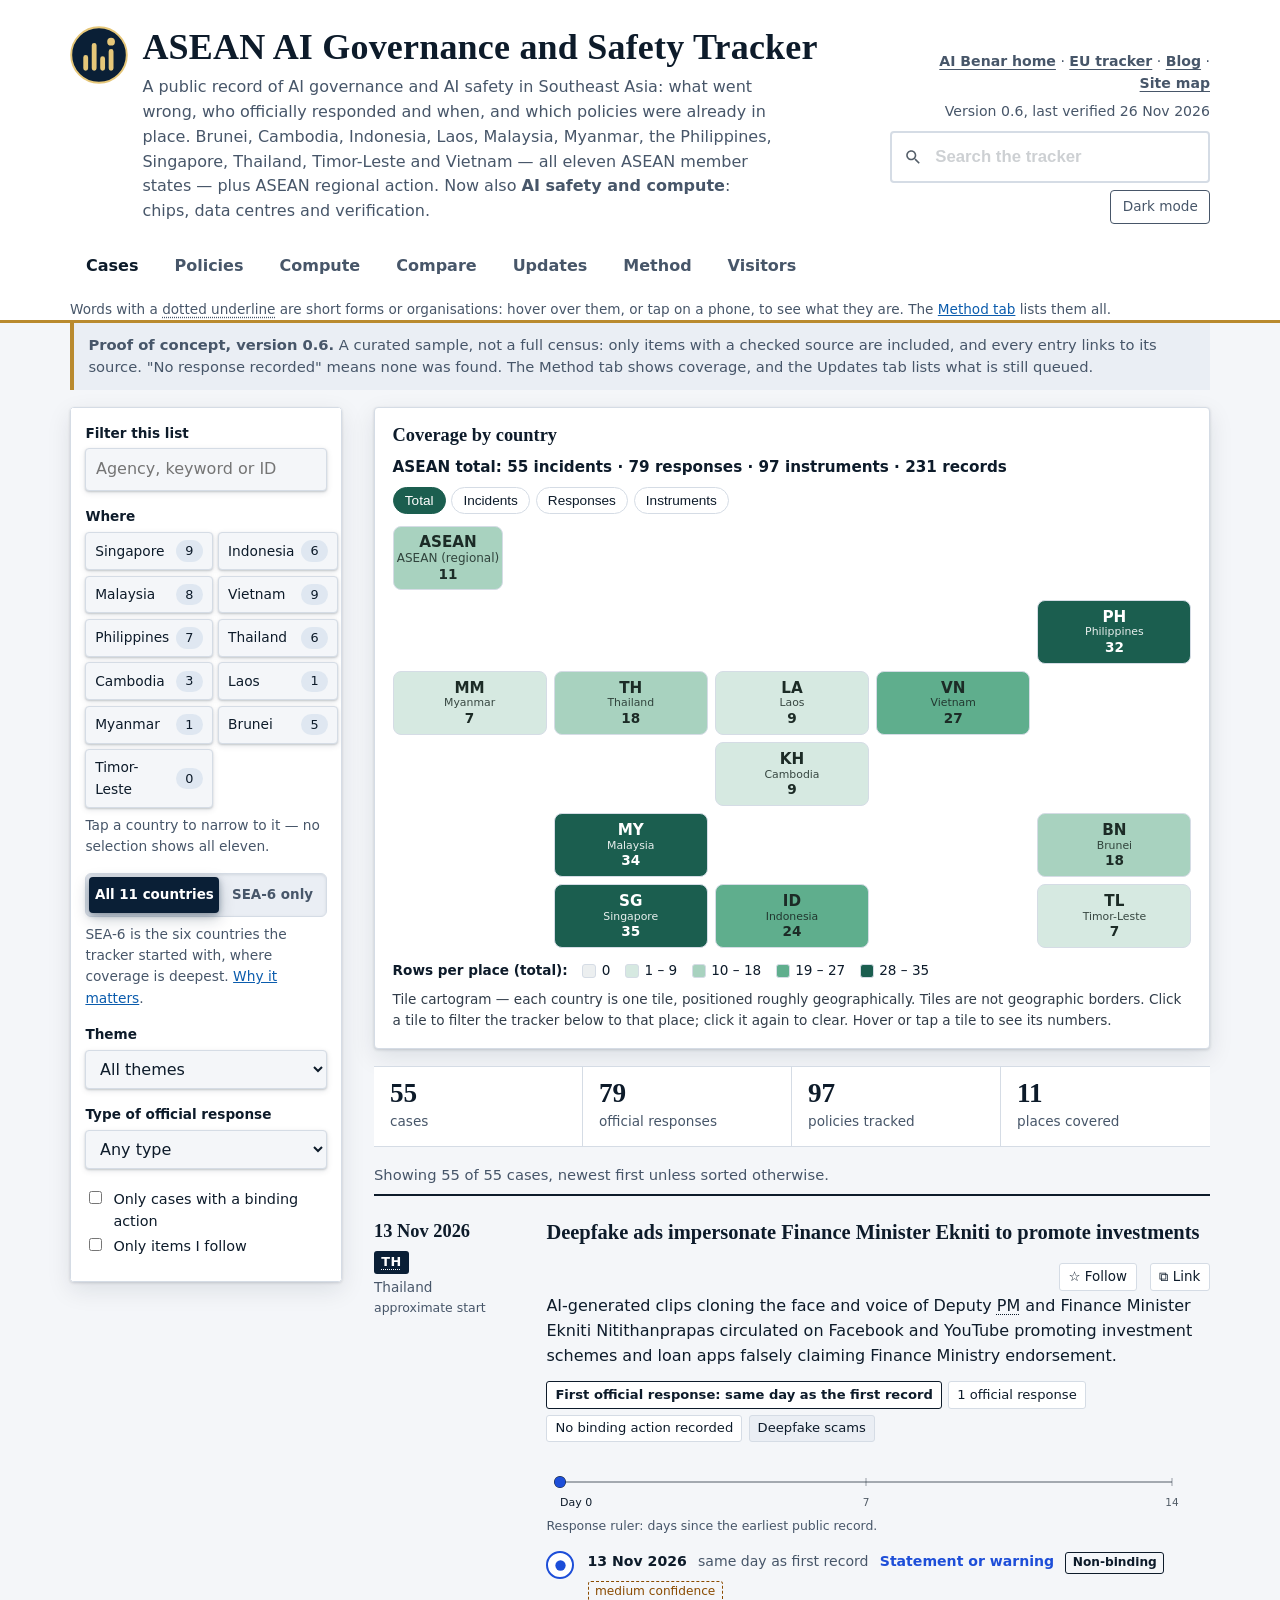
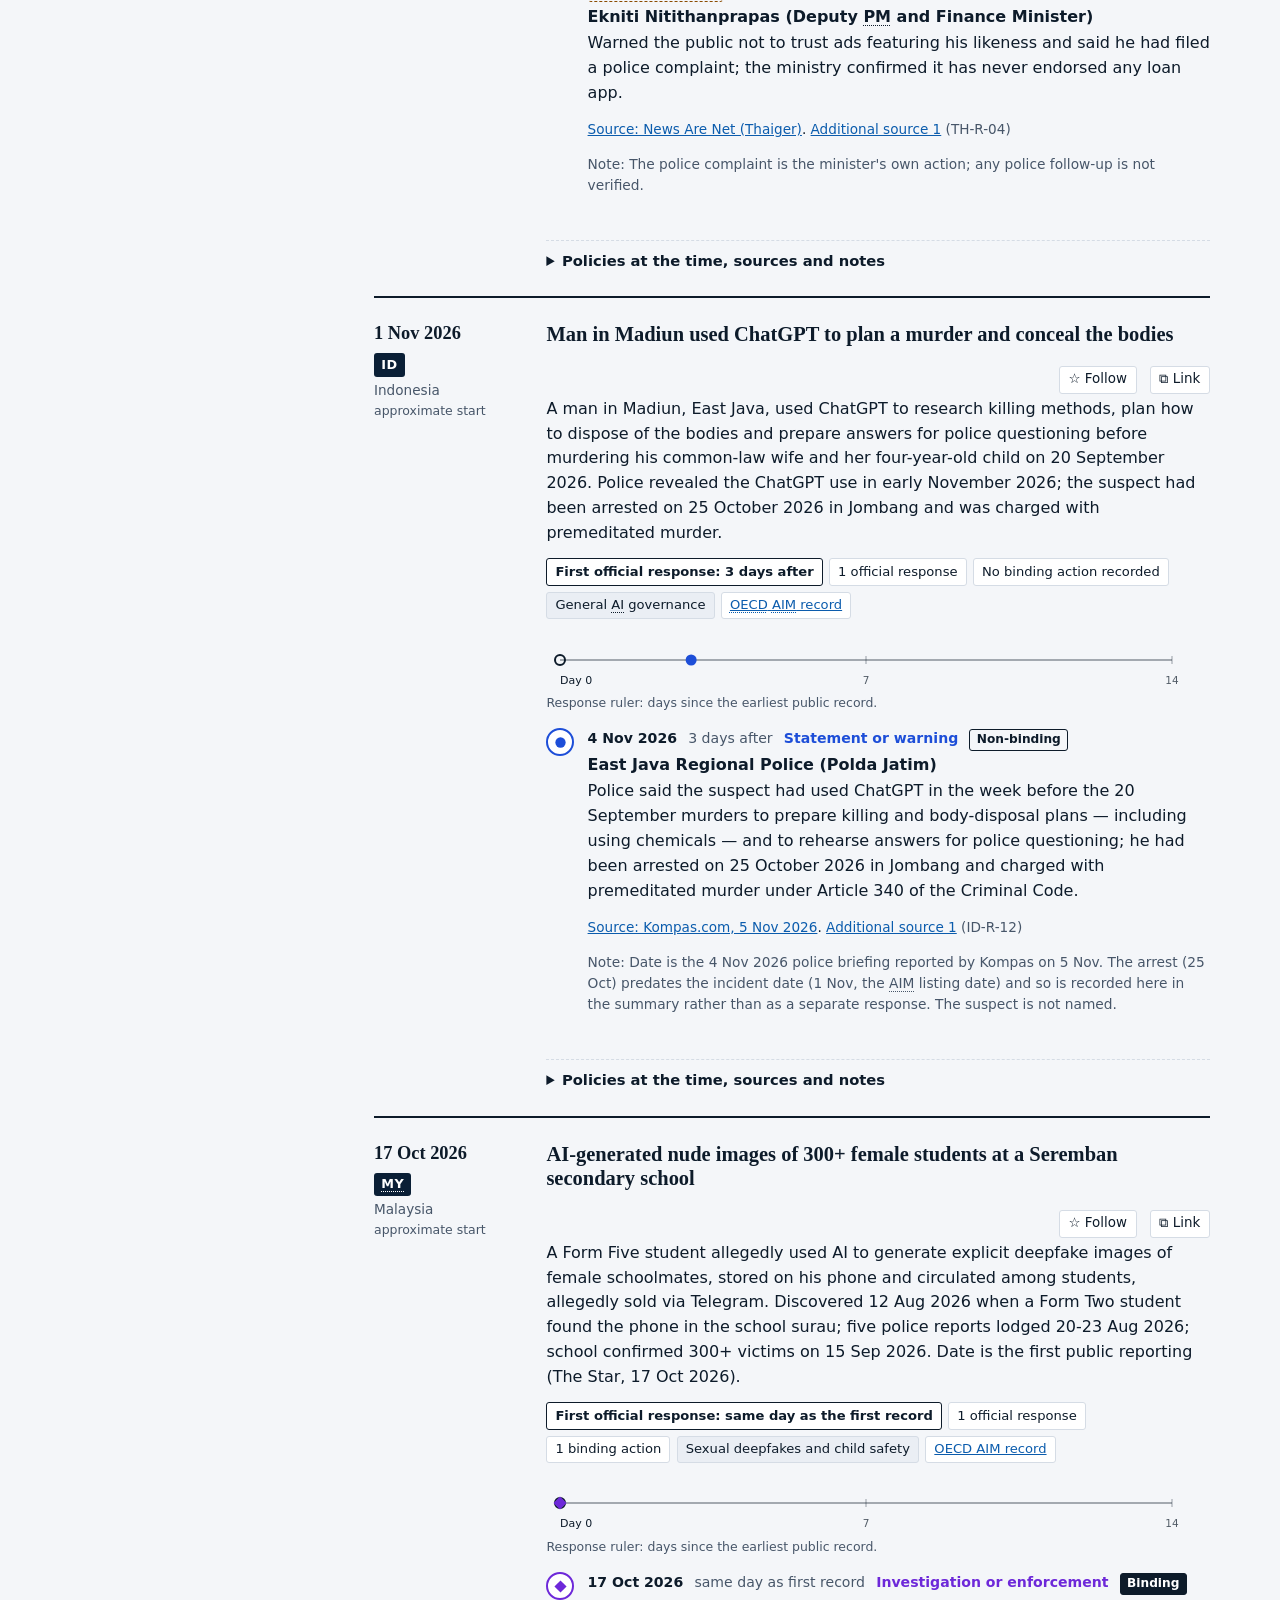
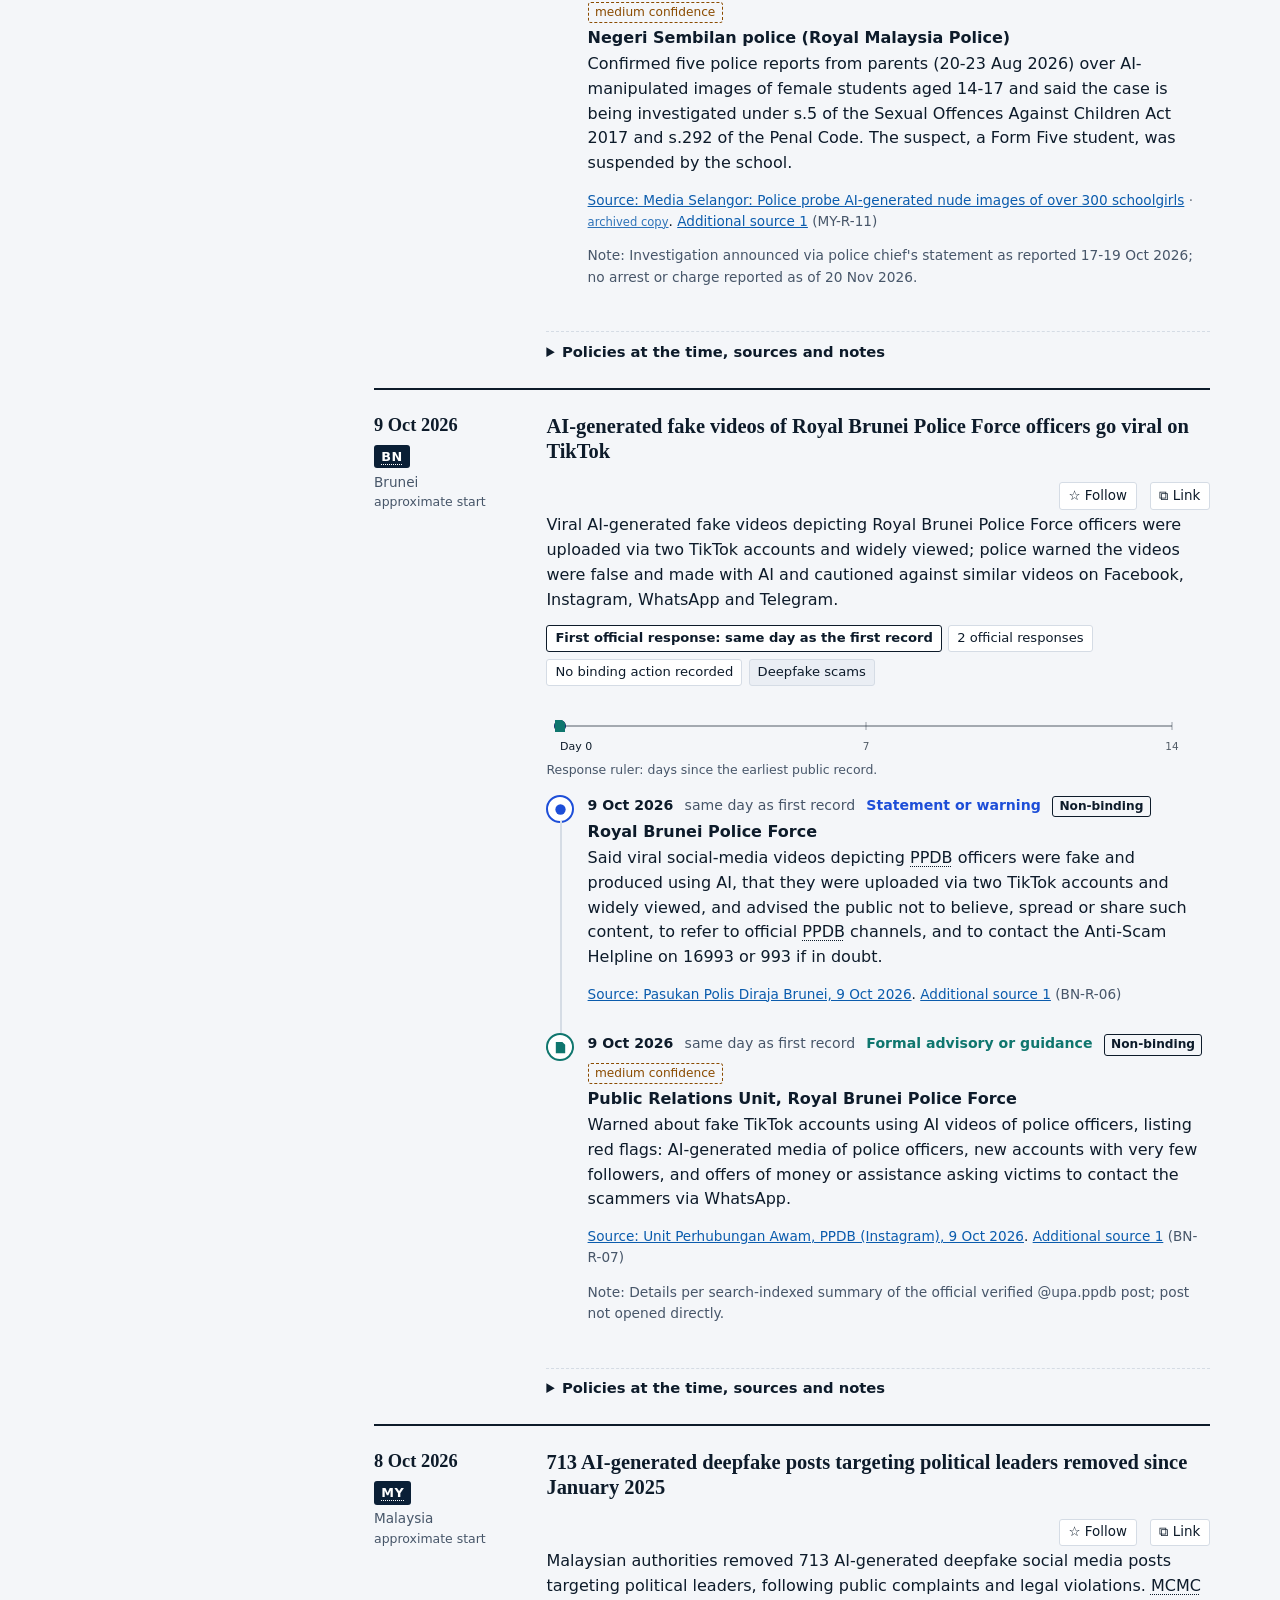
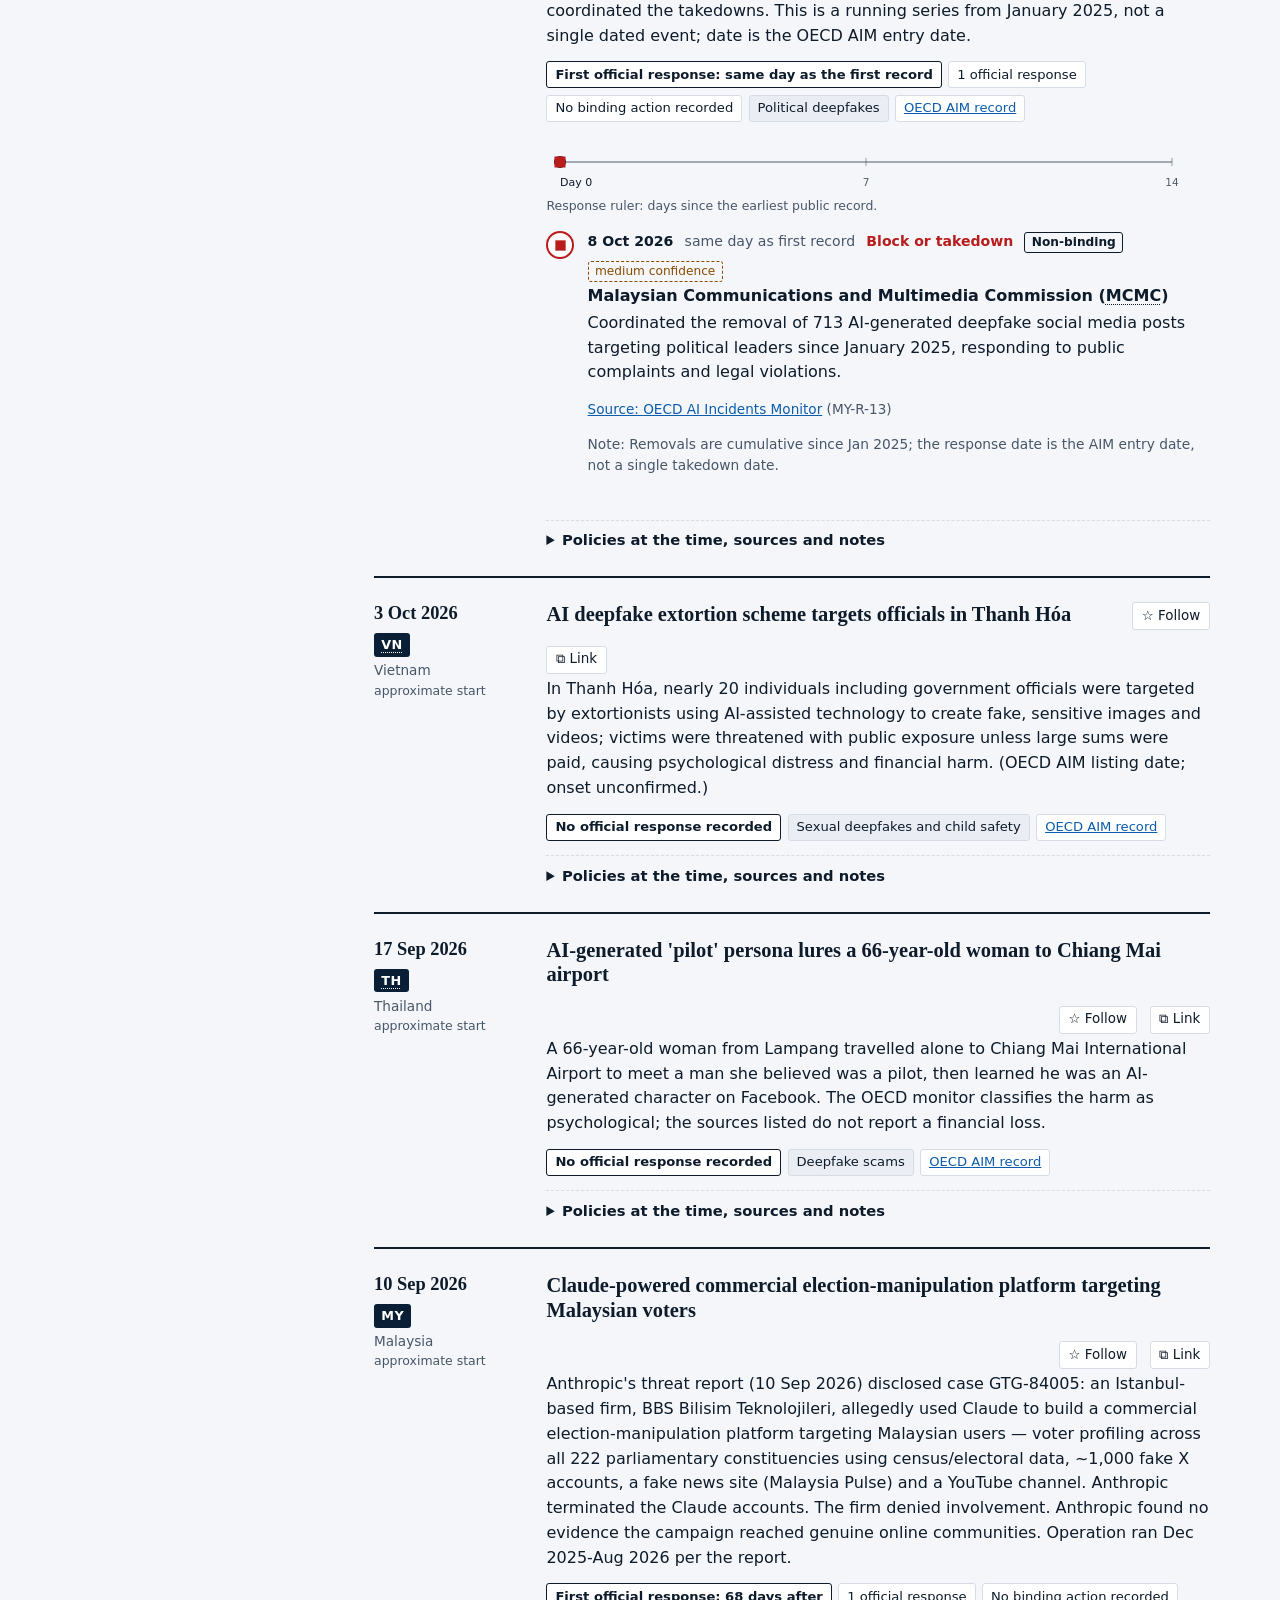
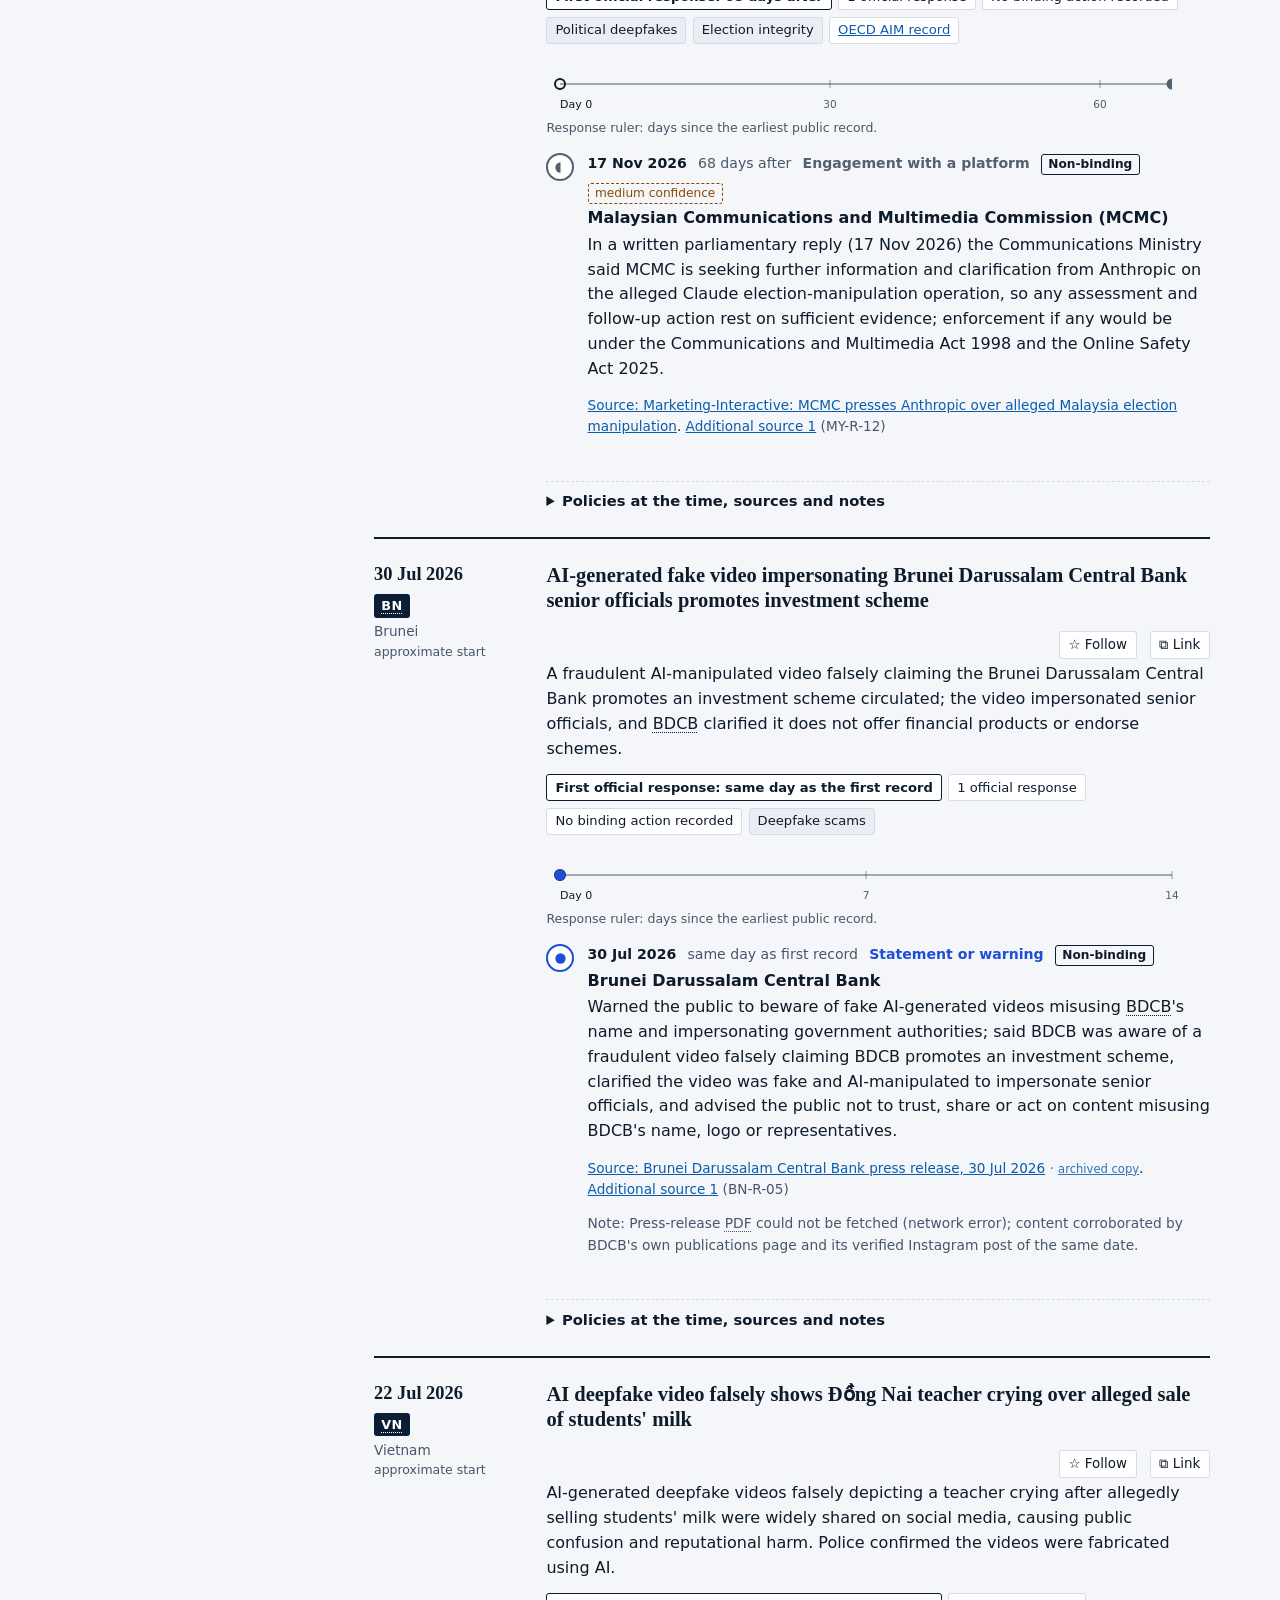
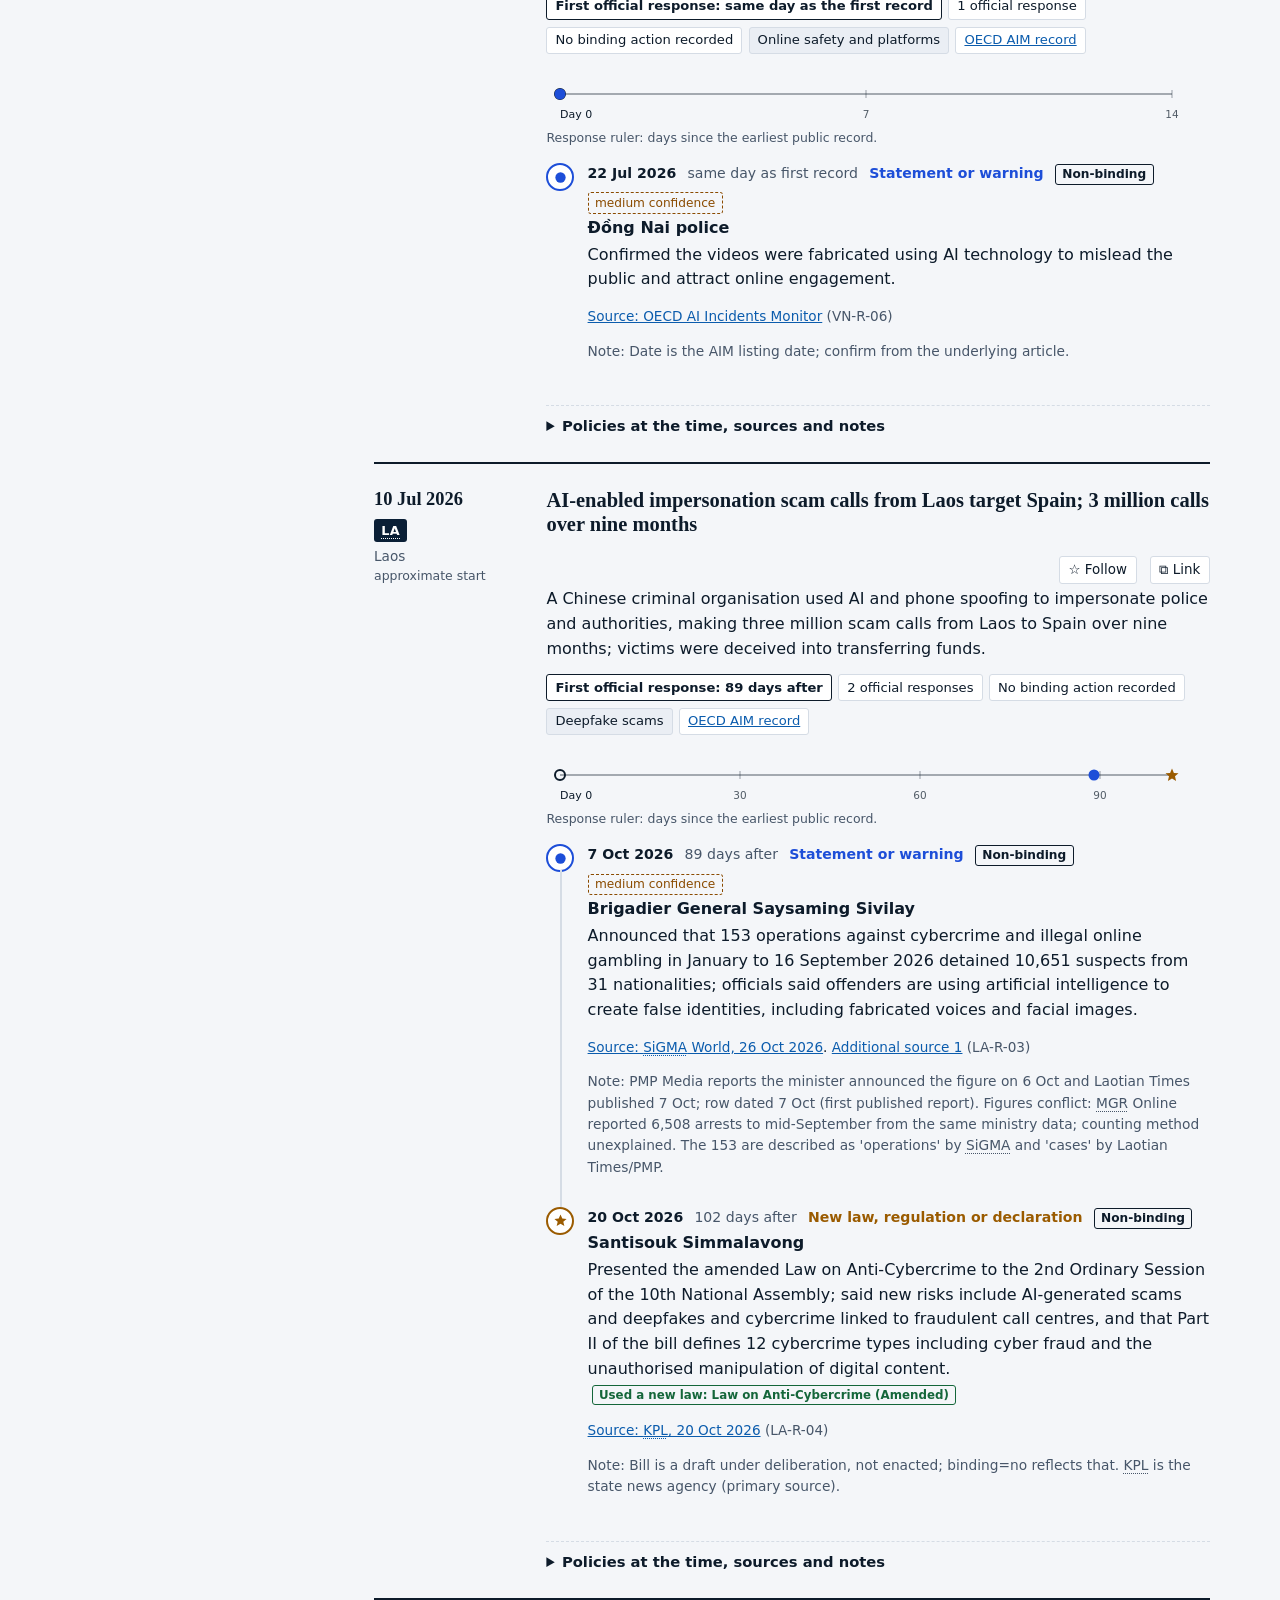
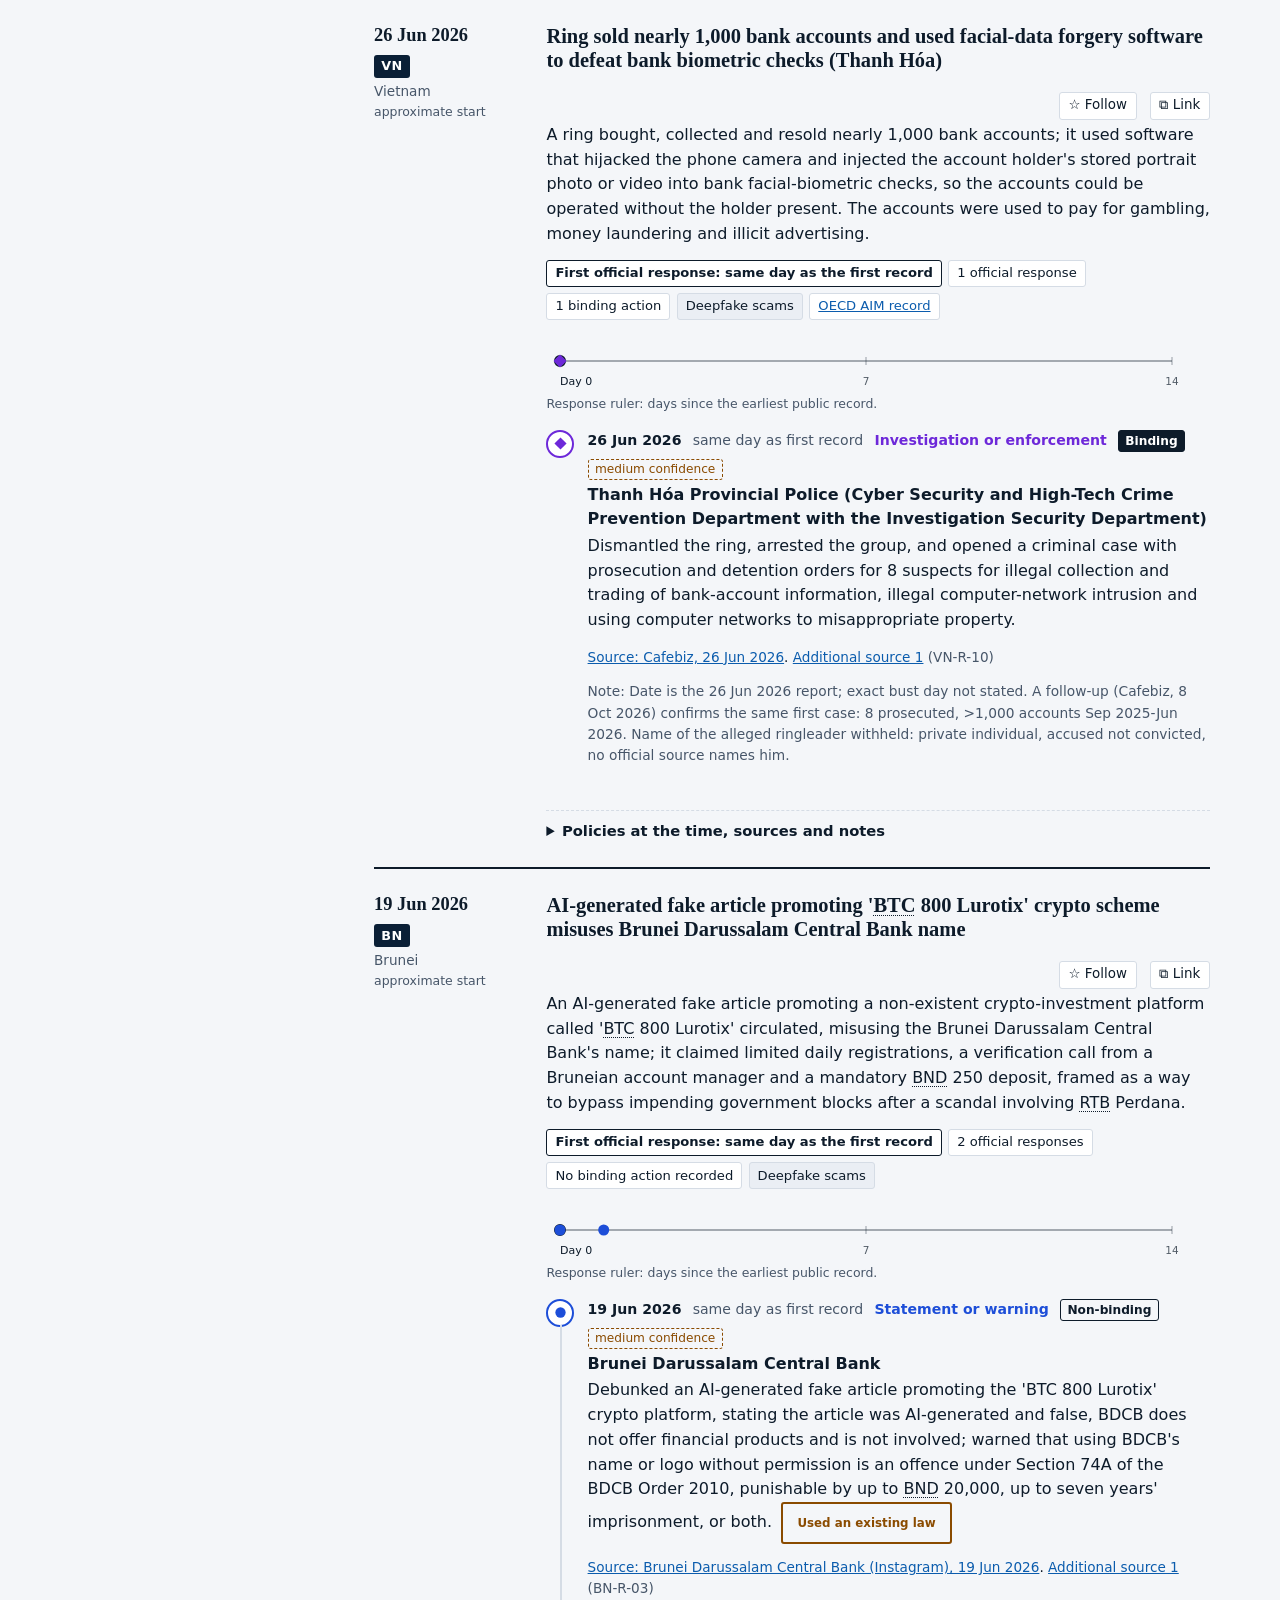
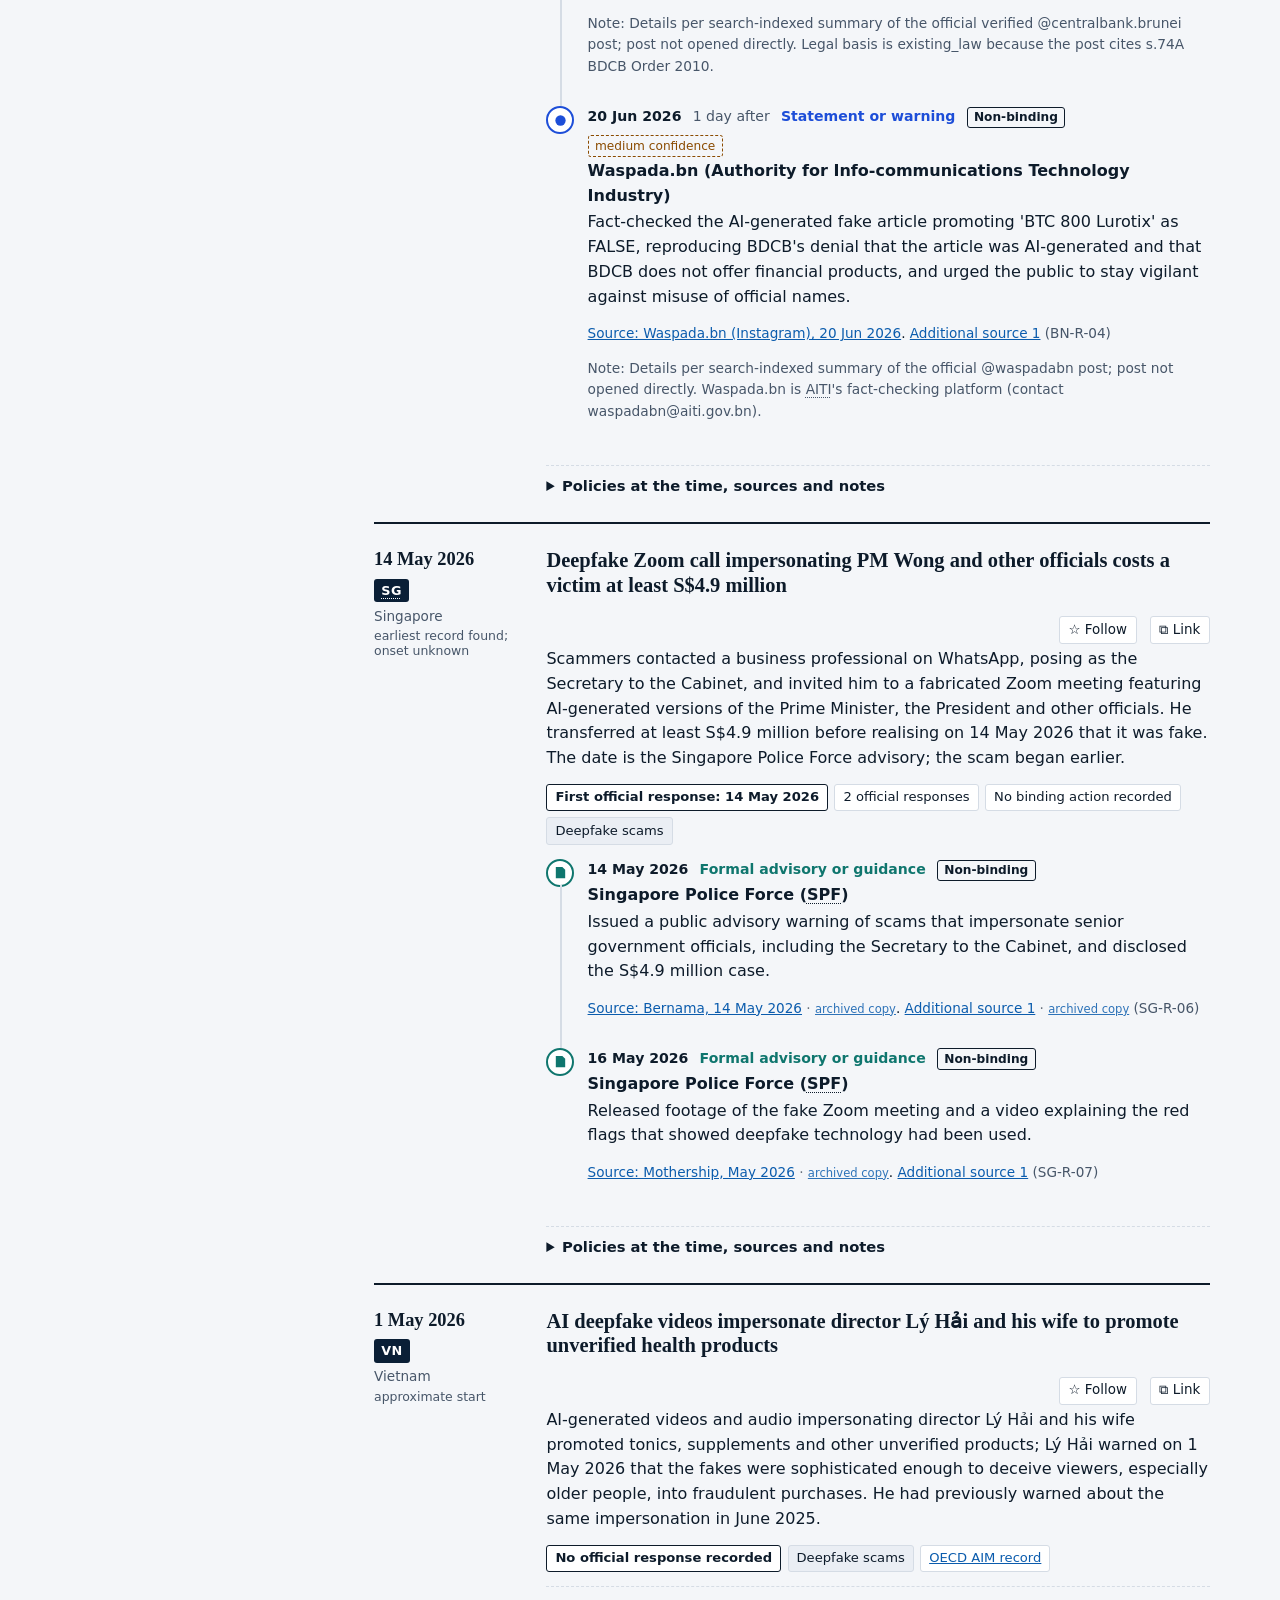
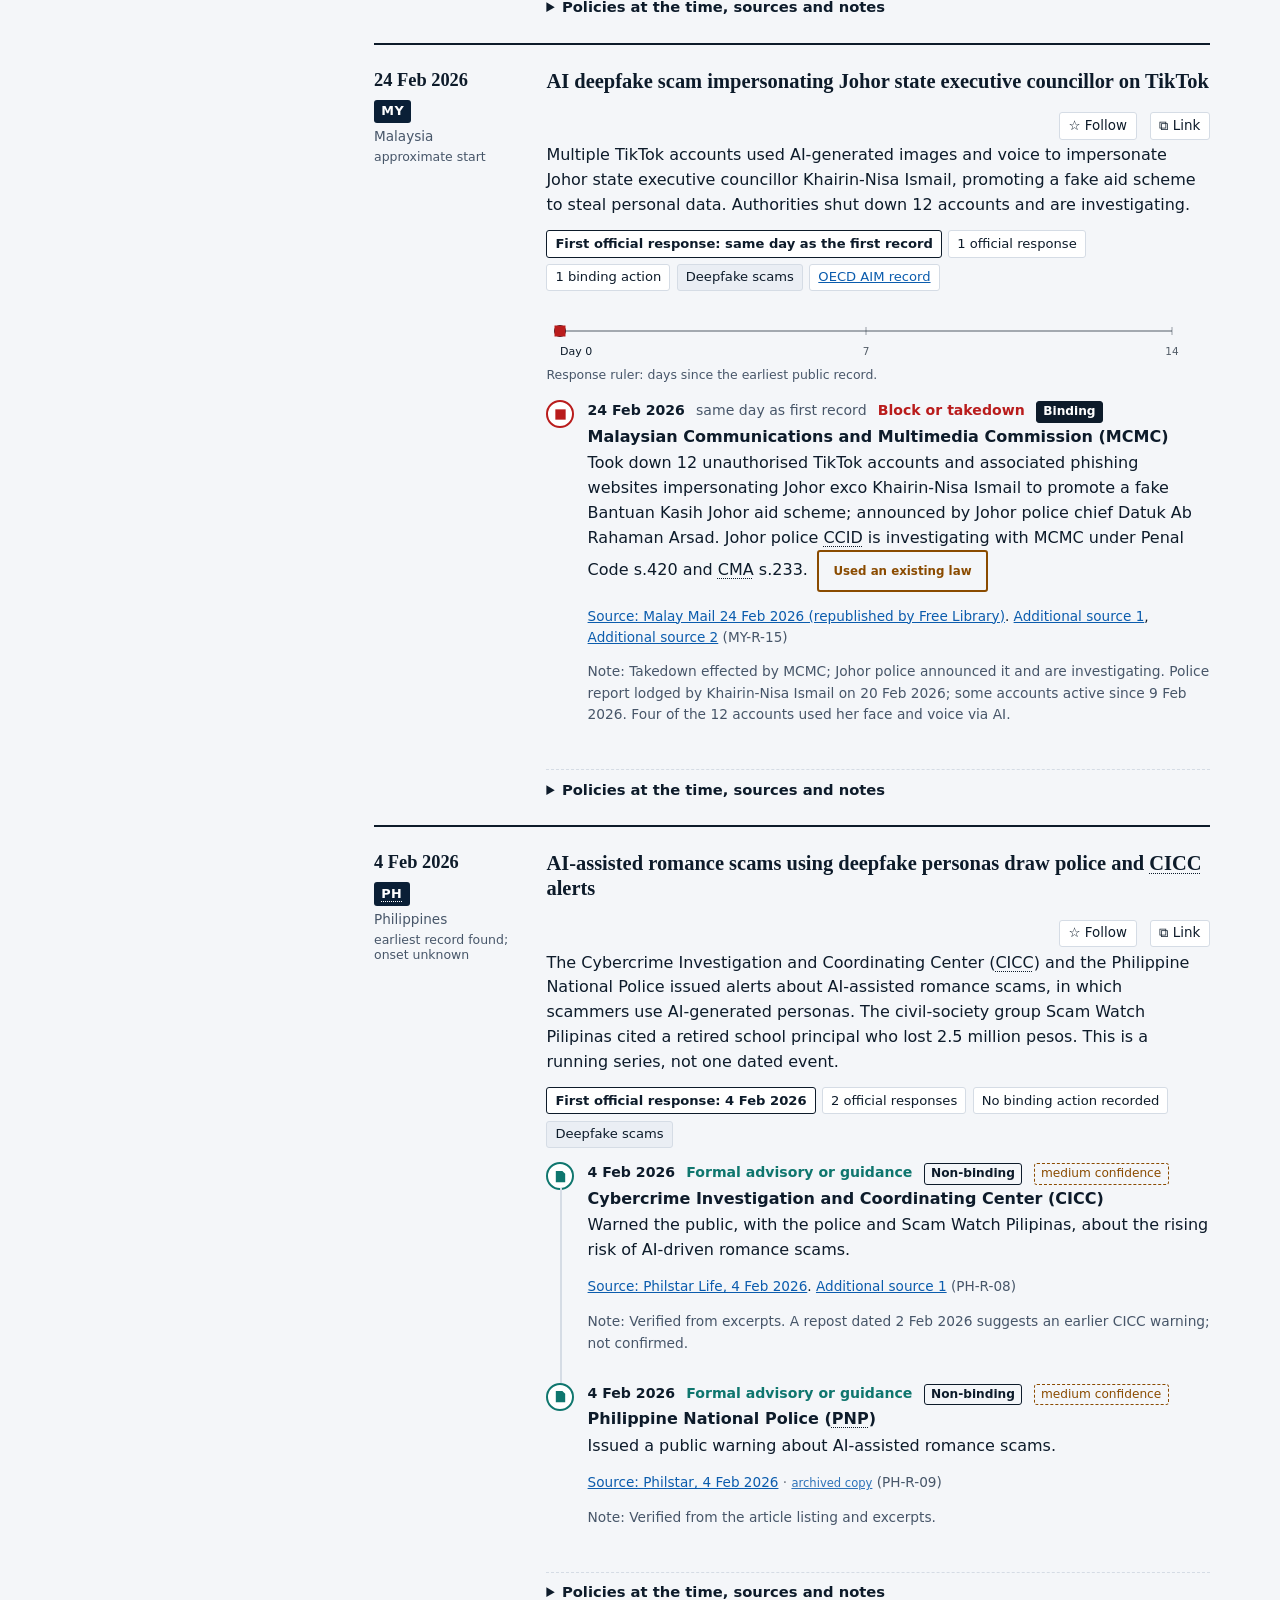
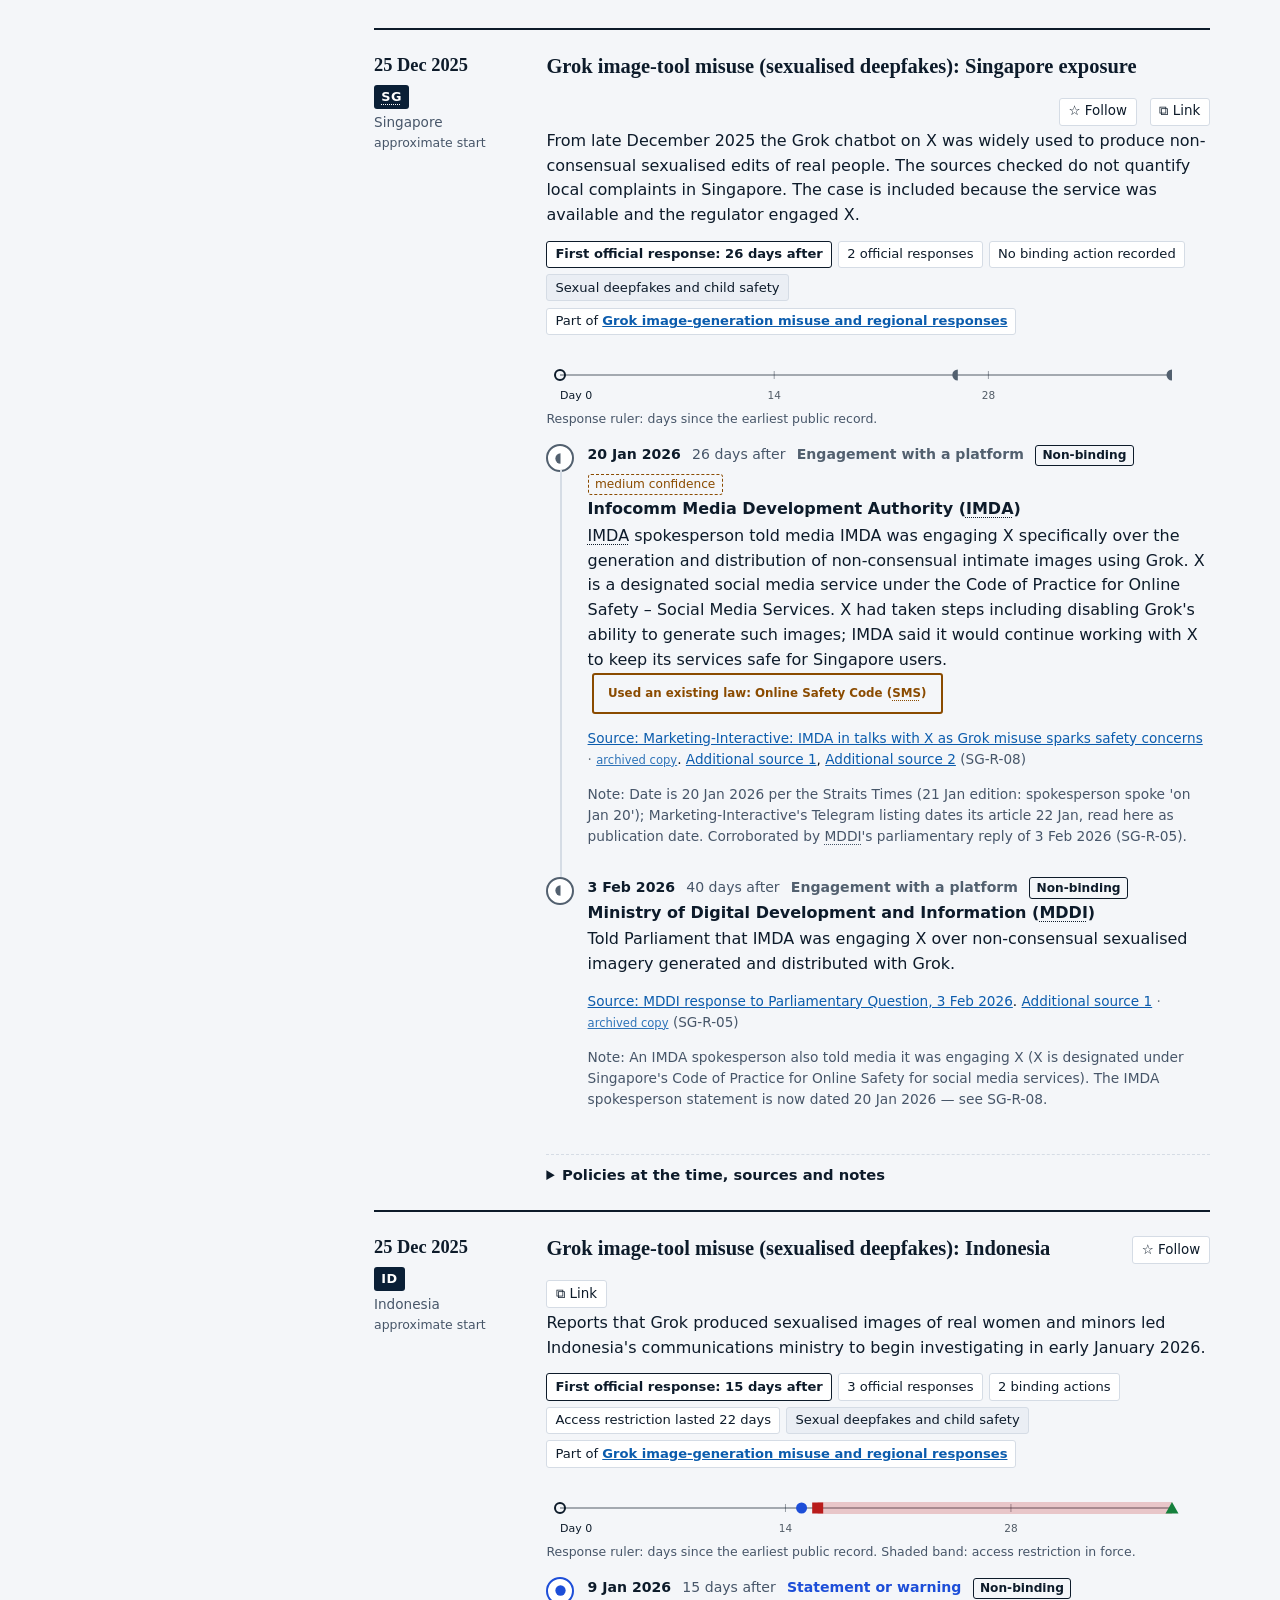
==== commit e48759c2: "Add files via upload" ====
--- a/index.html
+++ b/index.html
@@ -345,6 +345,8 @@
 html:not([data-theme=dark]) #search .pagefind-ui__result-link{color:var(--link)}
 html:not([data-theme=dark]) #search .pagefind-ui__result-excerpt{color:var(--muted)}
 .home-link{color:inherit;font-weight:600;text-decoration:underline;text-underline-offset:3px;white-space:nowrap}
+.atlas-note{border:1px solid currentColor;border-radius:10px;padding:.2rem 1rem .4rem;margin:0 0 1.5rem}
+.site-links a{display:inline-block;min-height:32px;line-height:32px}
 .foot-nav a{margin-right:1rem}
 /* Compare tab: fold-out sections */
 details.fold>summary{list-style:none;cursor:pointer;display:flex;flex-wrap:wrap;align-items:baseline;gap:.15rem .6rem;color:var(--ink);border-radius:6px}
@@ -377,7 +379,7 @@
       </div>
     </div>
     <div class="mast-tools">
-      <p><a class="home-link" href="/">AI Benar home</a> · <a class="home-link" href="/EU-AI-Governance-Tracker/">EU tracker</a></p>
+      <p><a class="home-link" href="/">AI Benar home</a> · <a class="home-link" href="/EU-AI-Governance-Tracker/">EU tracker</a> · <a class="home-link" href="/blog/">Blog</a> · <a class="home-link" href="/sitemap/">Site map</a></p>
       <p>Version <span id="ver"></span>, last verified <time id="verified"></time></p>
       <div id="search" role="search" aria-label="Search the tracker"></div>
       <button class="ghost" id="theme" type="button" aria-pressed="false">Dark mode</button>
@@ -665,7 +667,7 @@
 </div>
 <noscript><style>#static-rows{display:block}</style></noscript>
 </main>
-<footer><div class="wrap"><p id="credit"></p><p>Data are drawn from public sources and checked row by row; see Method. Please report errors with the row ID.<span id="corr"></span></p><p><a href="https://github.com/suhaimizainalshah/ASEAN-AI-Governance-Tracker/blob/main/PRIVACY.md">Privacy notice</a> — what this page collects (no cookies), who hosts it, and which third parties are involved.</p><p>Built and maintained by Suhaimi Zainal Shah · <a href="/AI-Benar-Advisory/">AI Benar Advisory</a> — independent AI compliance and governance</p><p>This tracker is an independent project by Suhaimi Zainal Shah (AI Benar Advisory). It is not affiliated with, endorsed by, or acting on behalf of ASEAN or the ASEAN Secretariat, and it does not use the ASEAN emblem.</p></div><div class="wrap"><p class="foot-nav"><a href="#top">Back to top</a><a href="/">AI Benar home</a></p></div></footer>
+<footer><div class="wrap"><p id="credit"></p><p>Data are drawn from public sources and checked row by row; see Method. Sources are also saved to the Internet Archive each week: where a copy exists, an <em>archived copy</em> link appears beside the source. Please report errors with the row ID.<span id="corr"></span></p><p><a href="https://github.com/suhaimizainalshah/ASEAN-AI-Governance-Tracker/blob/main/PRIVACY.md">Privacy notice</a> — what this page collects (no cookies), who hosts it, and which third parties are involved.</p><p>Built and maintained by Suhaimi Zainal Shah · <a href="/AI-Benar-Advisory/">AI Benar Advisory</a> — independent AI compliance and governance</p><p class="site-links"><a href="/">AI Benar home</a> · <a href="/sitemap/">Site map</a> · <a href="/blog/">Blog</a> · <a href="/ASEAN-AI-Governance-Atlas/">ASEAN AI Governance Atlas (archived)</a></p><p>This tracker is an independent project by Suhaimi Zainal Shah (AI Benar Advisory). It is not affiliated with, endorsed by, or acting on behalf of ASEAN or the ASEAN Secretariat, and it does not use the ASEAN emblem.</p></div><div class="wrap"><p class="foot-nav"><a href="#top">Back to top</a><a href="/">AI Benar home</a></p></div></footer>
 <a href="#top" class="to-top" id="toTop" aria-label="Back to top" title="Back to top" hidden><svg viewBox="0 0 24 24" width="22" height="22" aria-hidden="true" fill="none" stroke="currentColor" stroke-width="2.2" stroke-linecap="round" stroke-linejoin="round"><path d="M12 19V5M5 12l7-7 7 7"/></svg></a>
 <script>
 /* Back to top: shown after about one screen of scrolling; returns keyboard focus to the page title */
@@ -681,7 +683,7 @@
 <script src="compute.js"></script>
 <script src="pagefind/pagefind-ui.js" defer></script>
 <script>
-const DATA = {"meta": {"version": "0.6", "verified": "2026-11-26", "built": "2026-11-26", "credit": "Prepared by Suhaimi Zainal Shah with assistance from Muse and Claude AI (Anthropic).", "corrections_url": "mailto:suhaimizainalshah@gmail.com", "analytics": {"goatcounter": "suhaimizs", "stats_url": "", "min_visits": 30, "sample": false}}, "incidents": [{"id": "SG-I-01", "country": "SG", "date": "2023-12-29", "date_precision": "day", "onset_certainty": "approximate", "title": "Deepfake videos of PM Lee and DPM Wong promote crypto and investment scams", "themes": "deepfake-fraud", "event_id": "", "summary": "Fake videos using the likeness of Prime Minister Lee Hsien Loong, and separately Deputy PM Lawrence Wong, were used to promote cryptocurrency and investment schemes. The date is PM Lee's public warning, the earliest public record found; the videos had been circulating for some days.", "source_title": "Malay Mail, 29 Dec 2023", "source_url": "https://www.malaymail.com/amp/news/singapore/2023/12/29/singapore-pm-lee-urges-public-not-to-respond-to-deepfake-ai-videos-featuring-him-or-lawrence-wong-promoting-crypto/109709", "more_sources": "https://www.csa.gov.sg/alerts-and-advisories/advisories/ad-2024-006/", "confidence": "high", "verified_on": "2026-10-28", "notes": "", "aim_url": ""}, {"id": "SG-I-02", "country": "SG", "date": "2024-06", "date_precision": "month", "onset_certainty": "approximate", "title": "Second deepfake of Lee Hsien Loong promotes an investment product", "themes": "deepfake-fraud", "event_id": "", "summary": "A new deepfake showed Lee Hsien Loong, by then Senior Minister, endorsing an investment product with guaranteed returns. He warned the public again.", "source_title": "AI Incident Database 986 (Straits Times report)", "source_url": "https://incidentdatabase.ai/cite/986/", "more_sources": "https://incidentdatabase.ai/reports/4969", "confidence": "medium", "verified_on": "2026-10-28", "notes": "Exact day not confirmed from a primary source.", "aim_url": ""}, {"id": "SG-I-03", "country": "SG", "date": "2025-03-07", "date_precision": "day", "onset_certainty": "approximate", "title": "Deepfake videos and voice clones of PM Lawrence Wong promote scams", "themes": "deepfake-fraud", "event_id": "", "summary": "AI-generated video and a cloned voice of Prime Minister Wong were used to promote cryptocurrency, money-making schemes and PR services.", "source_title": "AI Incident Database entry (CNA report)", "source_url": "https://incidentdatabase.ai/reports/4964", "more_sources": "https://incidentdatabase.ai/entities/general-public-of-singapore/", "confidence": "medium", "verified_on": "2026-10-28", "notes": "", "aim_url": ""}, {"id": "SG-I-04", "country": "SG", "date": "2025-12-25", "date_precision": "day", "onset_certainty": "approximate", "title": "Grok image-tool misuse (sexualised deepfakes): Singapore exposure", "themes": "sexual-deepfakes", "event_id": "grok-2026", "summary": "From late December 2025 the Grok chatbot on X was widely used to produce non-consensual sexualised edits of real people. The sources checked do not quantify local complaints in Singapore. The case is included because the service was available and the regulator engaged X.", "source_title": "RSIS Commentary CO26015, 27 Jan 2026", "source_url": "https://rsis.edu.sg/wp-content/uploads/2026/01/CO26015.pdf", "more_sources": "https://www.medianama.com/2026/02/223-grok-x-account-undressing-women/;https://en.wikipedia.org/wiki/Grok_sexual_deepfake_scandal", "confidence": "medium", "verified_on": "2026-10-28", "notes": "Onset date is the start of a documented analysis window of mass misuse; sources vary on the exact start. Local harm not quantified.", "aim_url": ""}, {"id": "ID-I-01", "country": "ID", "date": "2025-12-25", "date_precision": "day", "onset_certainty": "approximate", "title": "Grok image-tool misuse (sexualised deepfakes): Indonesia", "themes": "sexual-deepfakes", "event_id": "grok-2026", "summary": "Reports that Grok produced sexualised images of real women and minors led Indonesia's communications ministry to begin investigating in early January 2026.", "source_title": "Marketing-Interactive on IMDA and regional action", "source_url": "https://www.marketing-interactive.com/imda-in-talks-with-x-as-grok-misuse-sparks-safety-concerns", "more_sources": "https://rsis.edu.sg/wp-content/uploads/2026/01/CO26015.pdf", "confidence": "medium", "verified_on": "2026-10-28", "notes": "Same onset rule as the other Grok cases.", "aim_url": ""}, {"id": "ID-I-02", "country": "ID", "date": "2024-12", "date_precision": "month", "onset_certainty": "approximate", "title": "Deepfakes of President Prabowo and Finance Minister Sri Mulyani used in fake aid scams", "themes": "deepfake-fraud", "event_id": "", "summary": "Fraudsters used AI-generated videos of senior officials to promise cash aid and collect fees through WhatsApp. One suspect reportedly took about Rp65 million from around 100 victims from December 2024. The OECD incident monitor records a related scam across 20 provinces.", "source_title": "Hukumonline, Oct 2025", "source_url": "https://www.hukumonline.com/berita/a/deepfake-menyebar-cepat--hukum-bergerak-lambat-lt68f065103ad53", "more_sources": "https://oecd.ai/en/incidents/2025-03-02-5747", "confidence": "medium", "verified_on": "2026-10-28", "notes": "Onset is 'since December 2024' per the source, so lags are approximate.", "aim_url": "https://oecd.ai/en/incidents/2025-03-02-5747"}, {"id": "ID-I-03", "country": "ID", "date": "2025-08-19", "date_precision": "day", "onset_certainty": "approximate", "title": "Deepfake of Finance Minister Sri Mulyani calling teachers a 'burden'", "themes": "political-deepfakes", "event_id": "", "summary": "A manipulated clip cut from her 7 August 2025 speech falsely showed the minister calling teachers a burden on the state. An official later said false content had fuelled anger and protests; that causal link is the official's claim and is not independently established here.", "source_title": "Tempo English, 19 Aug 2025", "source_url": "https://en.tempo.co/read/2041186/sri-mulyani-denies-video-calling-teachers-state-burden-hoax-deepfake", "more_sources": "https://oecd.ai/en/incidents/2025-08-20-b4e1;https://www.liputan6.com/cek-fakta/read/6178364/", "confidence": "medium", "verified_on": "2026-10-28", "notes": "Date is the minister's own denial, the earliest public record found.", "aim_url": "https://oecd.ai/en/incidents/2025-08-20-b4e1"}, {"id": "MY-I-01", "country": "MY", "date": "2024-01-18", "date_precision": "day", "onset_certainty": "unknown", "title": "Deepfake news-anchor and PM videos promote investment schemes on Facebook", "themes": "deepfake-fraud", "event_id": "", "summary": "AI-manipulated videos imitating Bernama TV news anchors, and a fake clip of PM Anwar Ibrahim, promoted dubious investment schemes on Facebook after repeated incidents. Earlier circulation is likely, so this is a running series and not a single dated event.", "source_title": "OECD AI Incidents Monitor, 18 Jan 2024", "source_url": "https://oecd.ai/en/incidents/2024-01-18-5504", "more_sources": "https://www.malaymail.com/amp/news/malaysia/2024/01/18/deputy-minister-mcmc-instructed-to-ask-meta-to-remove-fake-videos-of-national-news-agencys-tv-news/113161", "confidence": "medium", "verified_on": "2026-10-28", "notes": "Onset unknown, so no response lag is computed for this series.", "aim_url": "https://oecd.ai/en/incidents/2024-01-18-5504"}, {"id": "MY-I-02", "country": "MY", "date": "2025-12-25", "date_precision": "day", "onset_certainty": "approximate", "title": "Grok image-tool misuse (sexualised deepfakes): Malaysia", "themes": "sexual-deepfakes", "event_id": "grok-2026", "summary": "MCMC recorded 17 complaints or reports about Grok misuse in Malaysia: six formal complaints, two police reports, eight social-media tagging complaints and one First Information Report opened by MCMC. Content involved women and minors.", "source_title": "New Straits Times, 23 Jan 2026", "source_url": "https://www.nst.com.my/amp/news/nation/2026/01/1362886/mcmc-lifts-temporary-restriction-grok-app", "more_sources": "https://rsis.edu.sg/wp-content/uploads/2026/01/CO26015.pdf", "confidence": "high", "verified_on": "2026-10-28", "notes": "", "aim_url": ""}, {"id": "PH-I-01", "country": "PH", "date": "2024-04-23", "date_precision": "day", "onset_certainty": "approximate", "title": "Deepfake audio of President Marcos 'ordering' military action", "themes": "political-deepfakes", "event_id": "", "summary": "Manipulated audio imitating President Marcos appeared to direct the armed forces to act against a foreign country, during South China Sea tensions and a joint military exercise. Officials said the clip was fake and probably produced by a foreign actor.", "source_title": "ABS-CBN News, 24 Apr 2024", "source_url": "https://abs-cbn.com/news/2024/4/23/pco-refutes-audio-deep-fake-of-marcos-jr-018", "more_sources": "https://incidentdatabase.ai/reports/5459;https://newsinfo.inquirer.net/1933697/remulla-on-deep-fake-audio", "confidence": "high", "verified_on": "2026-10-28", "notes": "Date is the first official statement, the earliest public record found.", "aim_url": ""}, {"id": "PH-I-02", "country": "PH", "date": "2025-12-25", "date_precision": "day", "onset_certainty": "approximate", "title": "Grok image-tool misuse (sexualised deepfakes): Philippines", "themes": "sexual-deepfakes", "event_id": "grok-2026", "summary": "Authorities cited Grok's capacity to generate sexually explicit, non-consensual deepfake material, including content that could involve minors.", "source_title": "RSIS Commentary CO26015, 27 Jan 2026", "source_url": "https://rsis.edu.sg/wp-content/uploads/2026/01/CO26015.pdf", "more_sources": "https://stratnewsglobal.com/?p=127695", "confidence": "medium", "verified_on": "2026-10-28", "notes": "", "aim_url": "https://oecd.ai/en/incidents/2026-01-16-79fb"}, {"id": "VN-I-01", "country": "VN", "date": "2023-05-08", "date_precision": "day", "onset_certainty": "approximate", "title": "Deepfake video-call impersonation scams", "themes": "deepfake-fraud", "event_id": "", "summary": "Scammers took over Zalo and Facebook accounts and used the owners' photos and videos to stage fake video calls asking contacts for money.", "source_title": "Viet Nam News, 8 May 2023", "source_url": "https://vietnamnews.vn/society/1532928/criminals-use-deepfake-ai-video-technology-to-scam-people-out-of-money.html", "more_sources": "", "confidence": "medium", "verified_on": "2026-10-28", "notes": "Date is the earliest report found.", "aim_url": ""}, {"id": "VN-I-02", "country": "VN", "date": "2024-03", "date_precision": "month", "onset_certainty": "approximate", "title": "Deepfake sextortion of individuals and entrepreneurs", "themes": "sexual-deepfakes", "event_id": "", "summary": "Criminals used face-swapped explicit videos to extort victims, including a Hanoi schoolgirl in March 2024 and entrepreneurs in Ho Chi Minh City in early 2024.", "source_title": "Viet Nam News, 1 Apr 2025", "source_url": "https://vietnamnews.vn/society/1694933/vietnamese-authorities-warn-of-rising-ai-driven-deepfake-extortion-scams.html", "more_sources": "", "confidence": "medium", "verified_on": "2026-10-28", "notes": "", "aim_url": ""}, {"id": "SG-I-05", "country": "SG", "date": "2026-05-14", "date_precision": "day", "onset_certainty": "unknown", "title": "Deepfake Zoom call impersonating PM Wong and other officials costs a victim at least S$4.9 million", "themes": "deepfake-fraud", "event_id": "", "summary": "Scammers contacted a business professional on WhatsApp, posing as the Secretary to the Cabinet, and invited him to a fabricated Zoom meeting featuring AI-generated versions of the Prime Minister, the President and other officials. He transferred at least S$4.9 million before realising on 14 May 2026 that it was fake. The date is the Singapore Police Force advisory; the scam began earlier.", "source_title": "Bernama, 14 May 2026", "source_url": "https://www.bernama.com/en/news.php?id=2557146", "more_sources": "https://www.thestar.com.my/aseanplus/aseanplus-news/2026/05/14/victim-loses-at-least-s49mil-in-scam-involving-deepfakes-of-singapore-pm-wong-government-officials;https://mothership.sg/2026/05/pm-wong-zoom-deepfake-scam/", "confidence": "high", "verified_on": "2026-11-15", "notes": "Onset unknown (the money moved in several transfers before 14 May), so no response lag is computed. Also cited in TFGI's Perspectives series on AI readiness (10 Nov 2026).", "aim_url": ""}, {"id": "TH-I-01", "country": "TH", "date": "2025-01-15", "date_precision": "day", "onset_certainty": "unknown", "title": "Thai PM targeted by an AI voice-clone scam impersonating another leader", "themes": "deepfake-fraud", "event_id": "", "summary": "Prime Minister Paetongtarn Shinawatra said she received a realistic voice message mimicking a well-known ASEAN leader, whom she did not name, asking for a donation and claiming Thailand was the only member yet to contribute. She said she nearly fell for it. The date is her public account; the call came earlier.", "source_title": "RFI, 15 Jan 2025", "source_url": "https://www.rfi.fr/en/international-news/20250115-thai-pm-says-nearly-fell-for-foreign-leader-phone-scam", "more_sources": "https://www.cnn.com/2025/01/16/asia/thailand-prime-minister-scam-call-intl-hnk/index.html;https://incidentdatabase.ai/cite/902/", "confidence": "high", "verified_on": "2026-11-15", "notes": "The date of the call itself is not stated in the sources checked, so no response lag is computed.", "aim_url": ""}, {"id": "TH-I-02", "country": "TH", "date": "2025-02-03", "date_precision": "day", "onset_certainty": "unknown", "title": "AI face-altering video-call scam impersonating police, run from a Poipet call centre", "themes": "deepfake-fraud", "event_id": "", "summary": "A call-centre gang operating from Poipet, Cambodia, impersonated Thai police on video calls and used AI to alter the callers' faces. Police said it targeted at least 163 people; one victim, a Thai-British beauty queen, lost 4 million baht. Thailand's Central Investigation Bureau arrested two suspects on 2 and 3 February 2025.", "source_title": "South China Morning Post, 5 Feb 2025", "source_url": "https://www.scmp.com/week-asia/people/article/3297396/ai-assisted-scam-costs-thai-beauty-queen-us118000-two-arrested", "more_sources": "https://www.thestar.com.my/aseanplus/aseanplus-news/2025/02/04/thai-police-arrest-two-key-suspects-in-call-centre-crackdown;https://incidentdatabase.ai/cite/918/", "confidence": "high", "verified_on": "2026-11-15", "notes": "The date is the arrests, the first public record, so the scam itself was earlier and undated. The Star reports the two suspects said they were forced to work for the gang.", "aim_url": ""}, {"id": "TH-I-03", "country": "TH", "date": "2026-09-17", "date_precision": "day", "onset_certainty": "approximate", "title": "AI-generated 'pilot' persona lures a 66-year-old woman to Chiang Mai airport", "themes": "deepfake-fraud", "event_id": "", "summary": "A 66-year-old woman from Lampang travelled alone to Chiang Mai International Airport to meet a man she believed was a pilot, then learned he was an AI-generated character on Facebook. The OECD monitor classifies the harm as psychological; the sources listed do not report a financial loss.", "source_title": "OECD AI Incidents and Hazards Monitor, 17 Sep 2026", "source_url": "https://oecd.ai/en/incidents/2026-09-17-3946", "more_sources": "https://www.bangkokpost.com/thailand/general/3321219/lovestruck-woman-learns-pilot-boyfriend-was-ai-creation;https://thethaiger.com/news/woman-chiang-mai-ai-generated-pilot", "confidence": "medium", "verified_on": "2026-11-15", "notes": "Underlying Bangkok Post article (17 Sep 2026) read in full 22 Nov 2026: a 66-year-old woman from Lampang travelled to Chiang Mai airport on the evening of 16 Sep to meet a man she believed was a pilot; officers concluded his photo appeared AI-generated and posted on Facebook. No financial loss reported. No official response found.", "aim_url": "https://oecd.ai/en/incidents/2026-09-17-3946"}, {"id": "PH-I-03", "country": "PH", "date": "2025-07-11", "date_precision": "day", "onset_certainty": "unknown", "title": "Deepfake videos of JG Summit CEO Lance Gokongwei used to promote fake crypto and forex schemes", "themes": "deepfake-fraud", "event_id": "", "summary": "The Securities and Exchange Commission warned that scammers were using deepfake video and audio of Lance Gokongwei, president and CEO of JG Summit Holdings, to endorse fraudulent crypto and forex investments. The date is the SEC warning, the earliest public record found.", "source_title": "AI Incident Database 1148 (reports on the SEC warning)", "source_url": "https://incidentdatabase.ai/cite/1148/", "more_sources": "", "confidence": "medium", "verified_on": "2026-11-15", "notes": "Verified from the incident-database entry; the SEC advisory itself was not opened. Onset unknown.", "aim_url": ""}, {"id": "PH-I-04", "country": "PH", "date": "2026-02-04", "date_precision": "day", "onset_certainty": "unknown", "title": "AI-assisted romance scams using deepfake personas draw police and CICC alerts", "themes": "deepfake-fraud", "event_id": "", "summary": "The Cybercrime Investigation and Coordinating Center (CICC) and the Philippine National Police issued alerts about AI-assisted romance scams, in which scammers use AI-generated personas. The civil-society group Scam Watch Pilipinas cited a retired school principal who lost 2.5 million pesos. This is a running series, not one dated event.", "source_title": "Philstar, 4 Feb 2026", "source_url": "https://www.philstar.com/headlines/2026/02/04/2505550/pnp-warns-public-vs-ai-love-scams", "more_sources": "https://philstarlife.com/amp/article/972296-pnp-warns-against-ai-love-scams;https://securitymatters.com.ph/?p=25846", "confidence": "medium", "verified_on": "2026-11-15", "notes": "Underlying articles read in full 22 Nov 2026: Philstar and PhilstarLife (both 4 Feb 2026) confirm the PNP Anti-Cybercrime Group and CICC warnings about AI-assisted love scams and deepfake personas; SecurityMatters (12 Feb 2026, citing PIA) confirms the Scam Watch Pilipinas case of a retired principal who lost ₱2.5 million. The PNP/CICC 'Red Alert' was issued 4 Feb 2026.", "aim_url": ""}, {"id": "SG-I-06", "country": "SG", "date": "2025-03-24", "date_precision": "day", "onset_certainty": "approximate", "title": "Deepfake Zoom call impersonating company executives costs a finance director over US$499,000", "themes": "deepfake-fraud", "event_id": "", "summary": "A finance director of a multinational was contacted on WhatsApp on 24 Mar 2025 by a scammer posing as the CFO, then joined a Zoom call on 25 Mar in which the CEO and other executives were impersonated using deepfake technology. He transferred over US$499,000 (~S$670,000) on 26 Mar 2025; the scam was discovered on 27 Mar and Singapore/Hong Kong police withheld/seized the funds on 28 Mar.", "source_title": "Singapore Police Force, 7 Apr 2025", "source_url": "https://www.police.gov.sg/media-hub/news/2025/04/20250407_singapore_and_hong_kong_police_force_recover_over_-670000_in_a_scam", "more_sources": "", "confidence": "high", "verified_on": "2026-11-20", "notes": "Date is first contact (24 Mar) per the SPF release of 7 Apr 2025, the earliest public record found; transfer 26 Mar, discovery 27 Mar, recovery 28 Mar. No OECD AIM entry found for this case; the OECD entry 2026-05-14-1081 is the different S$4.9m case (SG-I-05). SPF/MAS/CSA issued a joint advisory on 12 Mar 2025 warning of exactly this scam variant; it predates the incident, so it is recorded here, not as a response row.", "aim_url": ""}, {"id": "SG-I-07", "country": "SG", "date": "2024-06", "date_precision": "month", "onset_certainty": "approximate", "title": "Deepfake nude photos of students at a Singapore sports school created and shared by classmates", "themes": "sexual-deepfakes", "event_id": "", "summary": "Male students at a Singapore sports school generated and circulated deepfake nude images of female schoolmates from June 2024, using two WhatsApp groups (one to generate, one to circulate). The case became public on 12 Nov 2024. The school lodged a police report and disciplined students involved, including caning, suspension and sports-trip bans.", "source_title": "CNA, 12 Nov 2024", "source_url": "https://www.channelnewsasia.com/singapore/singapore-sports-school-deepfake-nude-images-students-police-investigating-4742506", "more_sources": "https://www.aiaaic.org/aiaaic-repository/ai-algorithmic-and-automation-incidents/singapore-sports-school-students-attacked-with-nude-deepfakes", "confidence": "medium", "verified_on": "2026-11-20", "notes": "Onset month from a victim's parent via CNA ('dates back to June'); exact start day unknown. No OECD AIM entry found for this case. Students aged 13-18. School not named in the tracker text: schools are not named in sexual-deepfake cases involving minors (the school name stays in the source link).", "aim_url": ""}, {"id": "SG-I-08", "country": "SG", "date": "2024-11-26", "date_precision": "day", "onset_certainty": "approximate", "title": "Deepfake sextortion emails target over 100 public servants including five ministers", "themes": "sexual-deepfakes", "event_id": "", "summary": "From 26 Nov 2024, more than 100 civil servants across 31 government agencies, including 12 political office-holders / five ministers, received extortion emails with fake compromising photos of themselves, demanding US$50,000 in cryptocurrency. No monetary loss was reported. MDDI confirmed the incident and police were investigating.", "source_title": "Telecompaper, 29 Nov 2024", "source_url": "https://www.telecompaper.com/news/deepfake-images-sent-to-multiple-government-agencies-in-singapore--1520694", "more_sources": "https://www.brokersview.com/news/singapore-officials-extorted-by-email-scam-using-deepfake-technology-253082;https://en.wikipedia.org/wiki/2024_in_Singapore", "confidence": "medium", "verified_on": "2026-11-20", "notes": "MDDI statement as reported 29 Nov 2024; the primary MDDI statement itself was not opened.", "aim_url": ""}, {"id": "ID-I-04", "country": "ID", "date": "2023-10-26", "date_precision": "day", "onset_certainty": "approximate", "title": "Deepfake video of President Jokowi speaking Mandarin", "themes": "political-deepfakes;election-integrity", "event_id": "", "summary": "AI-manipulated video falsely showed President Joko Widodo delivering a speech in Mandarin (the original was a 2015 speech in English). It circulated in October 2023 ahead of the 2024 presidential election. Kominfo debunked it on 26 October 2023, explaining how the deepfake was produced. Date is the Kominfo debunk, the earliest verified public record found; the video circulated earlier in October.", "source_title": "Blackbird.AI: Deepfakes in the Indonesian election", "source_url": "https://blackbird.ai/blog/deepfakes-softfakes-social-media-indonesian-presidential-election/", "more_sources": "https://oecd.ai/en/incidents/2023-12-05-b2db;https://verihubs.com/blog/kasus-deepfake-indonesia", "confidence": "medium", "verified_on": "2026-11-20", "notes": "OECD AIM lists this as a hazard (2023-12-05-b2db). Kominfo debunk date 26 Oct 2023 from Verihubs and the DKPP journal bibliography; the CNN Indonesia page itself could not be opened.", "aim_url": "https://oecd.ai/en/incidents/2023-12-05-b2db"}, {"id": "MY-I-03", "country": "MY", "date": "2026-10-17", "date_precision": "day", "onset_certainty": "approximate", "title": "AI-generated nude images of 300+ female students at a Seremban secondary school", "themes": "sexual-deepfakes", "event_id": "", "summary": "A Form Five student allegedly used AI to generate explicit deepfake images of female schoolmates, stored on his phone and circulated among students, allegedly sold via Telegram. Discovered 12 Aug 2026 when a Form Two student found the phone in the school surau; five police reports lodged 20-23 Aug 2026; school confirmed 300+ victims on 15 Sep 2026. Date is the first public reporting (The Star, 17 Oct 2026).", "source_title": "Media Selangor, 19 Oct 2026 (reporting Harian Metro; see also The Star, 17 Oct 2026)", "source_url": "https://mediaselangor.com/en/2026/10/401942", "more_sources": "https://airiskwire.com/cases/LR-2026-0773;https://oecd.ai/en/incidents/2026-10-15-dc0c", "confidence": "medium", "verified_on": "2026-11-20", "notes": "OECD AIM has two entries for this case (2026-10-15-dc0c and 2026-10-18-8df8); treat as one incident. Source switched 22 Nov 2026 from the AI Risk Wire aggregator (machine-generated, unverified) to Media Selangor (19 Oct 2026, reporting Harian Metro), which supports the 300+ victims, Telegram circulation/sale, 12 Aug discovery, five reports 20-23 Aug and 15 Sep confirmation; the victims' ages and the 'around 200 images' figure could not be verified against an accessible source and were removed.", "aim_url": "https://oecd.ai/en/incidents/2026-10-15-dc0c"}, {"id": "MY-I-04", "country": "MY", "date": "2026-10-08", "date_precision": "day", "onset_certainty": "approximate", "title": "713 AI-generated deepfake posts targeting political leaders removed since January 2025", "themes": "political-deepfakes", "event_id": "", "summary": "Malaysian authorities removed 713 AI-generated deepfake social media posts targeting political leaders, following public complaints and legal violations. MCMC coordinated the takedowns. This is a running series from January 2025, not a single dated event; date is the OECD AIM entry date.", "source_title": "OECD AI Incidents Monitor", "source_url": "https://oecd.ai/en/incidents/2026-10-08-9ad2", "more_sources": "", "confidence": "medium", "verified_on": "2026-11-20", "notes": "Onset unknown, so no response lag. Overlaps thematically with MY-I-01 (investment-scam deepfakes of leaders) but is a distinct official count of political-leader deepfakes; kept separate.", "aim_url": "https://oecd.ai/en/incidents/2026-10-08-9ad2"}, {"id": "MY-I-05", "country": "MY", "date": "2026-09-10", "date_precision": "day", "onset_certainty": "approximate", "title": "Claude-powered commercial election-manipulation platform targeting Malaysian voters", "themes": "political-deepfakes;election-integrity", "event_id": "", "summary": "Anthropic's threat report (10 Sep 2026) disclosed case GTG-84005: an Istanbul-based firm, BBS Bilisim Teknolojileri, allegedly used Claude to build a commercial election-manipulation platform targeting Malaysian users — voter profiling across all 222 parliamentary constituencies using census/electoral data, ~1,000 fake X accounts, a fake news site (Malaysia Pulse) and a YouTube channel. Anthropic terminated the Claude accounts. The firm denied involvement. Anthropic found no evidence the campaign reached genuine online communities. Operation ran Dec 2025-Aug 2026 per the report.", "source_title": "Marketing-Interactive: MCMC presses Anthropic over alleged Malaysia election manipulation", "source_url": "https://www.marketing-interactive.com/mcmc-presses-anthropic-over-alleged-malaysia-election-manipulation", "more_sources": "https://oecd.ai/en/incidents/2026-09-11-3c86;https://asiadaily.org/news/19102/", "confidence": "medium", "verified_on": "2026-11-20", "notes": "Date is the Anthropic report publication (10 Sep 2026); OECD AIM dates the incident 11 Sep 2026. The underlying Anthropic report was not opened; facts rest on secondary reporting of it.", "aim_url": "https://oecd.ai/en/incidents/2026-09-11-3c86"}, {"id": "MY-I-06", "country": "MY", "date": "2025-08-06", "date_precision": "day", "onset_certainty": "approximate", "title": "Deepfake video impersonating Border Control Agency (AKPS) director-general", "themes": "political-deepfakes", "event_id": "", "summary": "AI-generated deepfake video falsely depicted the director-general of the Malaysian Border Control and Protection Agency (AKPS), aiming to damage his reputation and mislead the public. AKPS confirmed the video was fake, warned the public and announced potential legal action.", "source_title": "OECD AI Incidents Monitor", "source_url": "https://oecd.ai/en/incidents/2025-08-06-3314", "more_sources": "", "confidence": "medium", "verified_on": "2026-11-21", "notes": "AIM summary only; the underlying article was not opened. The second AIM entry (2025-12-07-ca89) is confirmed as a distinct incident — see MY-I-08 (two TikTok videos, 7 Dec 2025, false aid-support claims).", "aim_url": "https://oecd.ai/en/incidents/2025-08-06-3314"}, {"id": "MY-I-07", "country": "MY", "date": "2026-02-24", "date_precision": "day", "onset_certainty": "approximate", "title": "AI deepfake scam impersonating Johor state executive councillor on TikTok", "themes": "deepfake-fraud", "event_id": "", "summary": "Multiple TikTok accounts used AI-generated images and voice to impersonate Johor state executive councillor Khairin-Nisa Ismail, promoting a fake aid scheme to steal personal data. Authorities shut down 12 accounts and are investigating.", "source_title": "OECD AI Incidents Monitor", "source_url": "https://oecd.ai/en/incidents/2026-02-24-172e", "more_sources": "", "confidence": "medium", "verified_on": "2026-11-21", "notes": "Response now recorded: MCMC took down the 12 accounts; announced by Johor police chief Datuk Ab Rahaman Arsad on 24 Feb 2026 — see MY-R-15. Police report lodged by Khairin-Nisa Ismail on 20 Feb 2026; some accounts active since 9 Feb 2026. Four of the 12 accounts used her face and voice via AI.", "aim_url": "https://oecd.ai/en/incidents/2026-02-24-172e"}, {"id": "PH-I-05", "country": "PH", "date": "2025-06-14", "date_precision": "day", "onset_certainty": "approximate", "title": "Philippine officials share Veo 3-generated video of fake students opposing Vice President Sara Duterte's impeachment", "themes": "political-deepfakes", "event_id": "", "summary": "A Veo 3-generated video styled as a street interview showed two AI-invented schoolboys opposing the impeachment of VP Sara Duterte. Posted on Facebook 14 Jun 2025, it was shared by Senator Ronald dela Rosa on 15 Jun and by Davao City Mayor Sebastian Duterte; it reached millions of views. The video depicts invented people, not a real person's likeness. A second Veo clip (an AI elderly fish-vendor arguing for impeachment) also circulated.", "source_title": "AI Incident Database 1128", "source_url": "https://incidentdatabase.ai/cite/1128/", "more_sources": "https://incidentdatabase.ai/reports/5447/;https://manilatimes.com/philippine-officials-face-scrutiny-over-ai-generated-fake-news", "confidence": "high", "verified_on": "2026-11-20", "notes": "Date is the original Facebook post (14 Jun); sharing by officials was 15 Jun. No OECD AIM entry found for this incident despite targeted searches; the 16 Jun 2025 backlog date appears to be the PCO response date.", "aim_url": ""}, {"id": "VN-I-03", "country": "VN", "date": "2026-07-22", "date_precision": "day", "onset_certainty": "approximate", "title": "AI deepfake video falsely shows Đồng Nai teacher crying over alleged sale of students' milk", "themes": "online-safety", "event_id": "", "summary": "AI-generated deepfake videos falsely depicting a teacher crying after allegedly selling students' milk were widely shared on social media, causing public confusion and reputational harm. Police confirmed the videos were fabricated using AI.", "source_title": "OECD AI Incidents Monitor", "source_url": "https://oecd.ai/en/incidents/2026-07-22-813e", "more_sources": "", "confidence": "medium", "verified_on": "2026-11-20", "notes": "Date is the AIM listing date; confirm onset from the underlying article. Theme online-safety (synthetic-media misinformation/reputational harm) — no exact tracker theme fits; political-deepfakes was considered and rejected.", "aim_url": "https://oecd.ai/en/incidents/2026-07-22-813e"}, {"id": "VN-I-04", "country": "VN", "date": "2026-10-03", "date_precision": "day", "onset_certainty": "approximate", "title": "AI deepfake extortion scheme targets officials in Thanh Hóa", "themes": "sexual-deepfakes", "event_id": "", "summary": "In Thanh Hóa, nearly 20 individuals including government officials were targeted by extortionists using AI-assisted technology to create fake, sensitive images and videos; victims were threatened with public exposure unless large sums were paid, causing psychological distress and financial harm. (OECD AIM listing date; onset unconfirmed.)", "source_title": "OECD AI Incidents Monitor", "source_url": "https://oecd.ai/en/incidents/2026-10-03-5696", "more_sources": "https://vietreader.com/news/94767-authorities-warn-against-blackmail-using-fake-sensitive-videos.html", "confidence": "medium", "verified_on": "2026-11-20", "notes": "Date is the AIM listing date; onset unconfirmed — the underlying VietReader article (4 Oct 2026, read in full 22 Nov 2026) reports Thanh Hóa police disclosing on 4 Oct that they had received multiple reports from victims, with demands up to VND 1.5 billion, but gives no earlier dated record of when the extortion began. No police action beyond the warning is recorded.", "aim_url": "https://oecd.ai/en/incidents/2026-10-03-5696"}, {"id": "VN-I-05", "country": "VN", "date": "2025-04-23", "date_precision": "day", "onset_certainty": "approximate", "title": "AI deepfake extortion and fraud crackdown: cross-border rings targeting officials and businesspeople", "themes": "sexual-deepfakes;deepfake-fraud", "event_id": "", "summary": "Vietnamese authorities disrupted criminal groups using AI-powered deepfake technology to fabricate sensitive images for extortion and fraud; investigations revealed cross-border networks involving Chinese nationals and local operatives targeting public officials and businesspeople through biometric spoofing, prompting coordinated raids across several provinces.", "source_title": "OECD AI Incidents Monitor", "source_url": "https://oecd.ai/en/incidents/2025-04-23-0d58", "more_sources": "", "confidence": "medium", "verified_on": "2026-11-20", "notes": "Date is the AIM listing date; confirm onset from the underlying article. The crackdown itself is also the response — see VN-R-08.", "aim_url": "https://oecd.ai/en/incidents/2025-04-23-0d58"}, {"id": "TH-I-04", "country": "TH", "date": "2025-06-24", "date_precision": "day", "onset_certainty": "approximate", "title": "Deepfake of Thai PBS World anchor and Miss Universe CEO promotes fake investment", "themes": "deepfake-fraud", "event_id": "", "summary": "A purported AI deepfake impersonated Thai PBS World anchor Doliyana Bunnak interviewing Miss Universe Organization CEO Anne Jakkraphong Jakrajutatip, inviting investment from 8,000 baht with promised returns of hundreds of thousands. Thai PBS Verify found it fake; the underlying footage was from the 24 June 2025 Thai PBS World Tonight broadcast.", "source_title": "AI Incident Database 1254", "source_url": "https://incidentdatabase.ai/cite/1254/", "more_sources": "https://incidentdatabase.ai/reports/6334/", "confidence": "high", "verified_on": "2026-11-20", "notes": "Date is the original broadcast date per AIID; Thai PBS Verify publication date not confirmed in sources opened. No government/regulator response found.", "aim_url": ""}, {"id": "TH-I-05", "country": "TH", "date": "2025-08-28", "date_precision": "day", "onset_certainty": "approximate", "title": "Deepfake 'Crystallum AI' investment ad impersonates Thai PBS World anchors and business figures", "themes": "deepfake-fraud", "event_id": "", "summary": "A Facebook ad misusing the Thai PBS World Tonight logo showed an anchor (former NHK World anchor Patchari Raksawong, who never anchored for Thai PBS) interviewing Central Group's Tos Chirathivat and Kalin Sarasin, promoting 'CRYSTALLUM AI' with a promised fivefold return. Thai PBS Verify traced the footage to a 2013 NHK flood report; HIVE Moderation gave a 72.3% probability of AI generation.", "source_title": "AI Incident Database 1255", "source_url": "https://incidentdatabase.ai/cite/1255/", "more_sources": "https://incidentdatabase.ai/reports/6335/", "confidence": "high", "verified_on": "2026-11-20", "notes": "Thai PBS Verify is a media fact-check, not a government response; Central Group's warning is corporate. No government/regulator response found.", "aim_url": ""}, {"id": "ID-I-05", "country": "ID", "date": "2025-10-20", "date_precision": "day", "onset_certainty": "approximate", "title": "AI sexual deepfakes of Semarang high-school students and teacher spread on X; maker later convicted", "themes": "sexual-deepfakes;online-safety", "event_id": "", "summary": "AI-edited pornographic photos and videos using the faces of female students and at least one teacher of a Semarang high school spread on X from the account of an 18-year-old university student and alumnus: 300+ posts and 1,100 files stored. Victims included students, alumni and teaching staff.", "source_title": "NOPE incident summary (Kompas)", "source_url": "https://nope.net/incidents/2025-semarang-university-student-ai-edited-sexual-images-of-former-schools-students-and-teacher-one-year-sentence", "more_sources": "https://journal.privietlab.org/index.php/IJLGR/article/view/2300;https://oecd.ai/en/incidents/2026-01-08-769c", "confidence": "high", "verified_on": "2026-11-20", "notes": "Onset is the 20 Oct 2025 Kompas report date, the earliest public record found; the posts began earlier in October. School not named in the tracker text: schools are not named in sexual-deepfake cases involving minors (the school name stays in the source link).", "aim_url": "https://oecd.ai/en/incidents/2026-01-08-769c"}, {"id": "PH-I-06", "country": "PH", "date": "2025-10-08", "date_precision": "day", "onset_certainty": "unknown", "title": "World App iris-scan biometric collection halted by privacy regulator", "themes": "data-protection", "event_id": "", "summary": "Tools for Humanity's World App collected iris biometrics via Orb verification in the Philippines, incentivising scans with monetary rewards. The National Privacy Commission found the processing violated the Data Privacy Act and ordered it halted.", "source_title": "Insider PH", "source_url": "https://insiderph.com/npc-issues-cease-and-desist-against-world-app-in-ph", "more_sources": "", "confidence": "medium", "verified_on": "2026-11-20", "notes": "Date is the cease-and-desist order, the earliest verified public record; the launch date was not verified, so onset_certainty is unknown.", "aim_url": ""}, {"id": "SG-I-09", "country": "SG", "date": "2025-04-15", "date_precision": "day", "onset_certainty": "approximate", "title": "Deepfake video of former president Halimah Yacob criticising the government circulates ahead of GE2025", "themes": "political-deepfakes;election-integrity", "event_id": "", "summary": "A deepfake video falsely showed former president Halimah Yacob making negative statements about the government, including a cloned voice. She said on 15 April 2025 she would file a police report.", "source_title": "Marketing-Interactive", "source_url": "https://production.marketing-interactive.com/halimah-yacob-files-police-report-over-deepfake-criticising-government", "more_sources": "", "confidence": "medium", "verified_on": "2026-11-20", "notes": "Whether the police report was actually filed is not confirmed. Halimah was not a candidate, so ELIONA's application to this clip is unclear.", "aim_url": ""}, {"id": "PH-I-07", "country": "PH", "date": "2025-01-31", "date_precision": "day", "onset_certainty": "approximate", "title": "Deepfake videos red-tag Makabayan bloc candidates as NPA recruiters during 2025 campaign", "themes": "political-deepfakes;election-integrity", "event_id": "", "summary": "Facebook pages posted AI deepfake videos depicting Makabayan candidates (including France Castro, Sarah Jane Elago, Teddy Casiño) as recruiters for the New People's Army, alongside manipulated audio. A 31 Jan video's audio scored 1/100 on a deepfake voice-detection tool. Castro appealed to COMELEC and DICT on 11 March 2025 to remove the videos.", "source_title": "FYT", "source_url": "https://www.fyt.ph/stories/deepfake-videos-pang-red-tag-na-rin", "more_sources": "", "confidence": "medium", "verified_on": "2026-11-20", "notes": "No specific COMELEC/DICT action on the 11 March appeal was found, so no response row is proposed. The general DICT-COMELEC Threat Monitoring Center is not tied to this complaint.", "aim_url": ""}, {"id": "VN-I-06", "country": "VN", "date": "2025-10-28", "date_precision": "day", "onset_certainty": "unknown", "title": "Deepfake romance-scam network fugitives arrested in Da Nang", "themes": "deepfake-fraud", "event_id": "", "summary": "Three South Korean nationals who allegedly ran a Bavet-based romance-scam network using deepfakes to pose as women online were arrested in Da Nang after fleeing Cambodia on Interpol Red Notices. The network allegedly scammed about US$1 million between August and December 2024.", "source_title": "AI Incident Database Report 6975", "source_url": "https://incidentdatabase.ai/reports/6975/", "more_sources": "https://vietnaminsiders.com/vietnam-arrests-three-south-korean-fugitives-running-a-deepfake-scam-operation-in-cambodia/", "confidence": "medium", "verified_on": "2026-11-20", "notes": "Date is the arrest (28 Oct 2025); earliest public record is the police statement reported 5 Dec 2025. Scam activity itself was Aug-Dec 2024.", "aim_url": ""}, {"id": "TH-I-06", "country": "TH", "date": "2026-11-13", "date_precision": "day", "onset_certainty": "approximate", "title": "Deepfake ads impersonate Finance Minister Ekniti to promote investments", "themes": "deepfake-fraud", "event_id": "", "summary": "AI-generated clips cloning the face and voice of Deputy PM and Finance Minister Ekniti Nitithanprapas circulated on Facebook and YouTube promoting investment schemes and loan apps falsely claiming Finance Ministry endorsement.", "source_title": "News Are Net (Thaiger)", "source_url": "https://newsare.net/news/1083920", "more_sources": "https://www.chiangraitimes.com/crime/thailand-warns-of-deepfakes/;https://news.svinnovation.com/finance-minister-deepfake-investment-scam-ads/", "confidence": "medium", "verified_on": "2026-11-20", "notes": "Secondary sources citing Thaiger/Thairath/THE STANDARD; primary Thai reports not opened.", "aim_url": ""}, {"id": "KH-I-01", "country": "KH", "date": "2025-06-27", "date_precision": "day", "onset_certainty": "approximate", "title": "AI-generated video of Senate President Hun Sen falsely soliciting funds to wage war against Thailand", "themes": "political-deepfakes;deepfake-fraud", "event_id": "", "summary": "Deepfake video repurposing footage of Hun Sen's 27 June meeting with civil servants in Preah Vihear, with a fabricated AI Thai voice track in which he purportedly asks viewers to transfer 300 baht via TrueMoney to fund a military force against Thailand, promising 50,000 baht in return.", "source_title": "AI Incident Database, Report 5442", "source_url": "https://incidentdatabase.ai/reports/5442/", "more_sources": "https://incidentdatabase.ai/cite/1127/;https://www.toswo.com/events/aiid-1127", "confidence": "medium", "verified_on": "2026-11-20", "notes": "27 June is the date AIID assigns and the date of the original Preah Vihear meeting whose footage was reused; AIID's own text says only that the video surfaced in late June 2025, so the exact circulation day is unconfirmed. Original news article behind Report 5442 (captioned 'MPTC condemns deepfake video of Senate President') could not be located despite targeted searches, so the MPTC statement's exact date is also unconfirmed.", "aim_url": ""}, {"id": "KH-I-02", "country": "KH", "date": "2025-11-13", "date_precision": "day", "onset_certainty": "documented", "title": "AI-generated fake video imitating Prime Minister Hun Manet's voice", "themes": "political-deepfakes", "event_id": "", "summary": "Facebook account used AI to create a fake video imitating Prime Minister Hun Manet's voice to spread a message contrary to the truth.", "source_title": "Khmer Times, 13 Nov 2025", "source_url": "https://www.khmertimeskh.com/501789131/pm-hun-manet-warns-public-of-ai-generated-fake-video-imitating-his-voice/", "more_sources": "https://www.thefreelibrary.com/PM+warns+of+AI-generated+fake-video+imitating+his+voice.-a0863690529", "confidence": "high", "verified_on": "2026-11-20", "notes": "FreeLibrary reprint of the same Khmer Times article is dated 14 Nov 2025 (likely print date); Khmer Times online/Telegram and the AI Forum Cambodia newsletter cite 13 Nov 2025, which is used here.", "aim_url": ""}, {"id": "KH-I-03", "country": "KH", "date": "2025-07-08", "date_precision": "day", "onset_certainty": "approximate", "title": "Man arrested for using AI-generated fake news and images to solicit charitable donations", "themes": "deepfake-fraud", "event_id": "", "summary": "A Siem Reap man allegedly used AI to create fake news and AI-produced images of orphans, and fabricated stories including fundraising for military heroes at the Cambodia-Thailand border and a grieving widow unable to afford a coffin, to solicit donations via five Facebook accounts with QR codes.", "source_title": "The Phnom Penh Post, 10 Jul 2025", "source_url": "https://www.phnompenhpost.com/national/suspect-who-used-ai-generated-fake-news-to-solicit-funds-arrested", "more_sources": "https://www.thefreelibrary.com/Suspect+who+used+AI-generated+fake+news+to+solicit+funds+arrested.-a0847279432", "confidence": "medium", "verified_on": "2026-11-20", "notes": "8 July is the arrest date stated by the Anti-Technology Crime Department; the fabricated posts themselves are undated, so onset is approximate. First published report found is 10 July 2025. Single-outlet account (Phnom Penh Post, reprinted in full by The Free Library).", "aim_url": ""}, {"id": "LA-I-01", "country": "LA", "date": "2026-07-10", "date_precision": "day", "onset_certainty": "approximate", "title": "AI-enabled impersonation scam calls from Laos target Spain; 3 million calls over nine months", "themes": "deepfake-fraud", "event_id": "", "summary": "A Chinese criminal organisation used AI and phone spoofing to impersonate police and authorities, making three million scam calls from Laos to Spain over nine months; victims were deceived into transferring funds.", "source_title": "OECD AI Incidents and Hazards Monitor, 10 Jul 2026", "source_url": "https://oecd.ai/en/incidents/2026-07-10-acb9", "more_sources": "", "confidence": "medium", "verified_on": "2026-11-20", "notes": "Date is the AIM entry date; the underlying press article was not retrievable from the AIM page in this sweep. The nine-month call window implies activity from about October 2025. No Lao official response specifically to the Spain case was found; the linked responses are the Lao government's 2026 crackdown on the same scam-centre phenomenon.", "aim_url": "https://oecd.ai/en/incidents/2026-07-10-acb9"}, {"id": "MM-I-02", "country": "MM", "date": "2025-09-15", "date_precision": "day", "onset_certainty": "approximate", "title": "ChatGPT used by forced labourers in KK Park scam compound to impersonate Americans in crypto investment scams", "themes": "general-ai", "event_id": "", "summary": "Trafficked workers held at KK Park, Myawaddy, on the Myanmar-Thai border were forced to use ChatGPT to craft messages impersonating Americans and trick US victims, including real estate agents, into bogus cryptocurrency investments (pig-butchering scams); other workers used it for romance scams.", "source_title": "Reuters, 15 Sep 2025", "source_url": "https://www.reuters.com/investigations/chatgpt-was-used-help-scammers-do-their-thing-asia-fraud-scheme-2025-09-15/", "more_sources": "https://oecd.ai/en/incidents/2025-09-15-7836", "confidence": "medium", "verified_on": "2026-11-20", "notes": "Reuters states it could not independently verify the full details of the survivor's account. Date is publication date; ChatGPT use predates it (survivor left KK Park in Apr 2025; other workers report use from 2022). Text impersonation via ChatGPT, not a video or voice deepfake; themed general-ai.", "aim_url": ""}, {"id": "BN-I-01", "country": "BN", "date": "2024-06-14", "date_precision": "day", "onset_certainty": "approximate", "title": "AI-generated fake news misusing Brunei Darussalam Central Bank name and logo", "themes": "deepfake-fraud", "event_id": "", "summary": "AI-generated fake news misusing the name and logo of the Brunei Darussalam Central Bank circulated on social media, using clickbait headlines to harvest personal or financial information, promote unlicensed financial products and services, and trick victims into installing malicious apps.", "source_title": "Brunei News Gazette (RTB report), 14 Jun 2024", "source_url": "https://www.thefreelibrary.com/Beware+of+Fake+News+generated+by+AI.-a0797874835", "more_sources": "https://www.bdcb.gov.bn/search?search=alert+list", "confidence": "high", "verified_on": "2026-11-20", "notes": "BDCB's own site lists the press release 'Beware and Stay Alert of Fake News Generated By Artificial Intelligence (AI)' dated 14 June 2024; the RTB text confirms the warning followed recent AI-generated fake news misusing BDCB's name and logo. Exact first circulation date of the fake news is unknown, hence onset approximate.", "aim_url": ""}, {"id": "BN-I-02", "country": "BN", "date": "2025-07-13", "date_precision": "day", "onset_certainty": "approximate", "title": "Deepfake videos impersonating Royal Brunei Police Force officers promote 'Real Money Magic' investment scam", "themes": "deepfake-fraud", "event_id": "", "summary": "Short AI-manipulated videos and audio impersonating Royal Brunei Police Force officers circulated on TikTok, Facebook and Instagram; several videos from a single TikTok account promoted a fraudulent investment scheme called 'Real Money Magic', falsely claiming it could solve financial problems with guaranteed quick profits.", "source_title": "Pasukan Polis Diraja Brunei (Royal Brunei Police Force), 13 Jul 2025", "source_url": "https://www.polis.gov.bn/video-deepfake-anggota-ppdb/", "more_sources": "https://incidentdatabase.ai/cite/1147/", "confidence": "high", "verified_on": "2026-11-20", "notes": "AIID dates this incident 14 July 2025, apparently following the Borneo Bulletin report; the RBPF statement itself is dated Sunday 13 July 2025, the earliest public record found. The RBPF's Malay text renders the scheme name as 'nyata kemunculan wang ajaib'.", "aim_url": ""}, {"id": "BN-I-03", "country": "BN", "date": "2026-06-19", "date_precision": "day", "onset_certainty": "approximate", "title": "AI-generated fake article promoting 'BTC 800 Lurotix' crypto scheme misuses Brunei Darussalam Central Bank name", "themes": "deepfake-fraud", "event_id": "", "summary": "An AI-generated fake article promoting a non-existent crypto-investment platform called 'BTC 800 Lurotix' circulated, misusing the Brunei Darussalam Central Bank's name; it claimed limited daily registrations, a verification call from a Bruneian account manager and a mandatory BND 250 deposit, framed as a way to bypass impending government blocks after a scandal involving RTB Perdana.", "source_title": "Brunei Darussalam Central Bank (Instagram), 19 Jun 2026", "source_url": "https://www.instagram.com/p/DZwKrAsEvzv/", "more_sources": "https://www.instagram.com/p/DZzOFtcoLqQ/", "confidence": "medium", "verified_on": "2026-11-20", "notes": "Incident date is the date of BDCB's debunk post; the fake article circulated before that and its exact first appearance is unknown. Content details per the search-indexed summaries of the official BDCB and Waspada.bn Instagram posts; the posts themselves were not opened directly.", "aim_url": ""}, {"id": "BN-I-04", "country": "BN", "date": "2026-07-30", "date_precision": "day", "onset_certainty": "approximate", "title": "AI-generated fake video impersonating Brunei Darussalam Central Bank senior officials promotes investment scheme", "themes": "deepfake-fraud", "event_id": "", "summary": "A fraudulent AI-manipulated video falsely claiming the Brunei Darussalam Central Bank promotes an investment scheme circulated; the video impersonated senior officials, and BDCB clarified it does not offer financial products or endorse schemes.", "source_title": "Brunei Darussalam Central Bank press release, 30 Jul 2026", "source_url": "https://www.bdcb.gov.bn/publications/details?id=01kys8kmds8haqhw5tceddp7ka", "more_sources": "https://www.instagram.com/p/DbaCe4MEoLM/", "confidence": "high", "verified_on": "2026-11-20", "notes": "One search-indexed summary gives the Instagram post date as 29 July 2026; the post is listed as 30 July 2026 and the press release is cited as 30 Jul 2026, so 30 July is used. The press-release PDF could not be fetched (network error); content per BDCB's own publications page and its verified Instagram post.", "aim_url": ""}, {"id": "BN-I-05", "country": "BN", "date": "2026-10-09", "date_precision": "day", "onset_certainty": "approximate", "title": "AI-generated fake videos of Royal Brunei Police Force officers go viral on TikTok", "themes": "deepfake-fraud", "event_id": "", "summary": "Viral AI-generated fake videos depicting Royal Brunei Police Force officers were uploaded via two TikTok accounts and widely viewed; police warned the videos were false and made with AI and cautioned against similar videos on Facebook, Instagram, WhatsApp and Telegram.", "source_title": "Pasukan Polis Diraja Brunei (Royal Brunei Police Force), 9 Oct 2026", "source_url": "https://www.polis.gov.bn/ppdb-ingatkan-orang-ramai-berhubung-video-palsu-dihasilkan-menggunakan-ai/", "more_sources": "https://www.instagram.com/p/DeSnWTsStmN/", "confidence": "high", "verified_on": "2026-11-20", "notes": "The 9 Oct 2026 RBPF statement does not specify what the videos promoted; the same-day RBPF Instagram warning frames such fake TikTok accounts using AI videos of police officers as scams offering money or assistance via WhatsApp, which supports the deepfake-fraud theme. Exact first upload date unknown, hence onset approximate.", "aim_url": ""}, {"id": "MY-I-08", "country": "MY", "date": "2025-12-07", "date_precision": "day", "onset_certainty": "approximate", "title": "Deepfake videos impersonating AKPS director-general falsely claim support for aid programmes", "themes": "deepfake-fraud;political-deepfakes", "event_id": "", "summary": "Two viral TikTok videos showing a face and voice resembling AKPS director-general Datuk Seri Mohd Shuhaily Mohd Zain falsely expressed support for certain aid programmes. AKPS denied the videos' authenticity, warned the public and said legal action would be taken. Distinct from MY-I-06 (6 Aug 2025): that was a single video by TikTok user 'Hermano Kedutaan' about passport documentation issues, aimed at damaging the DG's reputation; this is two videos, four months later, with false aid-support claims.", "source_title": "Malaysian Tribune (Bernama) 7 Dec 2025", "source_url": "https://malaysiantribune.com/akps-viral-video-of-dg-supporting-aid-fake/", "more_sources": "https://asianewstoday.com/akps-denies-authenticity-of-viral-video-of-director-general-supporting-aid-distribution/;https://oecd.ai/en/incidents/2025-12-07-ca89", "confidence": "high", "verified_on": "2026-11-21", "notes": "Distinct from MY-I-06: different date (7 Dec vs 6 Aug 2025), different claims (aid-programme support vs passport documentation), two videos vs one. Date is the Bernama report date, the earliest public record found.", "aim_url": "https://oecd.ai/en/incidents/2025-12-07-ca89"}, {"id": "VN-I-07", "country": "VN", "date": "2026-05-01", "date_precision": "day", "onset_certainty": "approximate", "title": "AI deepfake videos impersonate director Lý Hải and his wife to promote unverified health products", "themes": "deepfake-fraud", "event_id": "", "summary": "AI-generated videos and audio impersonating director Lý Hải and his wife promoted tonics, supplements and other unverified products; Lý Hải warned on 1 May 2026 that the fakes were sophisticated enough to deceive viewers, especially older people, into fraudulent purchases. He had previously warned about the same impersonation in June 2025.", "source_title": "Kenh14, 2 May 2026", "source_url": "https://kenh14.vn/ly-hai-canh-bao-21526050207134533.chn", "more_sources": "https://oecd.ai/en/incidents/2026-05-01-a290;https://danviet.vn/tin-showbiz-24h-nsnd-xuan-bac-ve-tham-que-ly-hai-buc-xuc-vi-bi-gia-mao-d1423272.html", "confidence": "medium", "verified_on": "2026-11-21", "notes": "Date is Lý Hải's 1 May 2026 warning, the earliest public record found; the videos had been circulating before that. No financial-loss figure verified. No response row: the AIM summary's 'authorities have intervened in some cases' names no authority, date or action; the only verifiable intervention found (HCMC police summoning two people, 8 Jan 2026) concerns the separate Quyền Linh fake-arrest videos (AIM 2025-12-08-ef7a), not this incident.", "aim_url": "https://oecd.ai/en/incidents/2026-05-01-a290"}, {"id": "VN-I-08", "country": "VN", "date": "2026-06-26", "date_precision": "day", "onset_certainty": "approximate", "title": "Ring sold nearly 1,000 bank accounts and used facial-data forgery software to defeat bank biometric checks (Thanh Hóa)", "themes": "deepfake-fraud", "event_id": "", "summary": "A ring bought, collected and resold nearly 1,000 bank accounts; it used software that hijacked the phone camera and injected the account holder's stored portrait photo or video into bank facial-biometric checks, so the accounts could be operated without the holder present. The accounts were used to pay for gambling, money laundering and illicit advertising.", "source_title": "VietNamNet via Vietstock, 26 Jun 2026", "source_url": "https://vietstock.vn/2026/06/triet-pha-duong-day-gan-1000-tai-khoan-lo-thu-doan-qua-mat-sinh-trac-hoc-757-1458887.htm", "more_sources": "https://cafebiz.vn/bat-dau-so-nguyen-tien-dat-sn-2004-trong-chuyen-an-dac-biet-lien-quan-1000-tai-khoan-ngan-hang-176260626145803904.chn;https://congthuong.vn/ai-va-chuyen-doi-so-ngan-hang-truoc-nhung-rui-ro-phi-truyen-thong-ky-i-khi-ke-gian-biet-dung-ai-479152.html", "confidence": "medium", "verified_on": "2026-11-21", "notes": "Date is the 26 Jun 2026 report; the bust is described only as recent, exact day not stated. METHOD CAVEAT: sources describe a camera-hijack tool injecting stored portrait photos (Vietstock: software builds a video from the holder's photos); they do not call the tool itself AI. The deepfake framing comes from OECD AIM 2026-11-03-d510 and the 4 Nov 2026 National Assembly debate, where a delegate cited this exact Thanh Hóa case while warning about deepfake biometric fraud. Do NOT carry over the 14-member gang / VND 1 trillion / $38.4m figures: those belong to a different June 2025 case (Ninh Binh/Hanoi police, Phạm Hồng Chuyên; Biometric Update 2 Jun 2025), and the >VND 1 trillion / 1m-account figures belong to the separate May 2025 Thai Binh KUBET case (21 arrested). Name of the alleged ringleader withheld: private individual, accused not convicted, no official source names him. Counts follow the Vietstock/VietNamNet report ('nearly 1,000' accounts); the Sep 2025–Jun 2026 period and profit figures appear only in the non-official Cafebiz republication and are not used.", "aim_url": "https://oecd.ai/en/incidents/2026-11-03-d510"}, {"id": "VN-I-09", "country": "VN", "date": "2025-12-08", "date_precision": "day", "onset_certainty": "approximate", "title": "AI deepfake videos falsely claim TV host MC Quyền Linh has been arrested", "themes": "deepfake-fraud", "event_id": "", "summary": "AI-generated videos and audio falsely claiming that television host MC Quyền Linh had been arrested by Ho Chi Minh City police circulated on social media in early December 2025. Quyền Linh denied the claim the same evening, saying the clips had been edited with AI. Police technical analysis later confirmed the material was AI-generated, combining fabricated images and audio.", "source_title": "OECD.AI, AI Incident Monitor, 8 Dec 2025", "source_url": "https://oecd.ai/en/incidents/2025-12-08-ef7a", "more_sources": "", "confidence": "high", "verified_on": "2026-11-23", "notes": "Date is the 8 Dec 2025 report of the fake-arrest videos; the underlying clips circulated earlier in December 2025. Quyền Linh is a public figure and the victim; naming him is consistent with the audit rules. The two people later summoned by police are not named (private individuals, warned not convicted).", "aim_url": "https://oecd.ai/en/incidents/2025-12-08-ef7a"}, {"id": "ID-I-06", "country": "ID", "date": "2026-11-01", "date_precision": "day", "onset_certainty": "approximate", "title": "Man in Madiun used ChatGPT to plan a murder and conceal the bodies", "themes": "general-ai", "event_id": "", "summary": "A man in Madiun, East Java, used ChatGPT to research killing methods, plan how to dispose of the bodies and prepare answers for police questioning before murdering his common-law wife and her four-year-old child on 20 September 2026. Police revealed the ChatGPT use in early November 2026; the suspect had been arrested on 25 October 2026 in Jombang and was charged with premeditated murder.", "source_title": "OECD AI Incidents and Hazards Monitor, 1 Nov 2026", "source_url": "https://oecd.ai/en/incidents/2026-11-01-7c7b", "more_sources": "https://www.threads.com/@tribunbogor/post/DfXR3QaGe1J", "confidence": "high", "verified_on": "2026-11-23", "notes": "Date is the OECD AIM listing date, when the ChatGPT link became public; the murders occurred on 20 Sep 2026 and the arrest on 25 Oct 2026. The suspect and the victims are not named (suspect accused of murder, not convicted; victims are private individuals). Police disclosed on 4 Nov 2026 that the suspect had used ChatGPT to prepare scenarios and answers for questioning (Kompas, 5 Nov 2026).", "aim_url": "https://oecd.ai/en/incidents/2026-11-01-7c7b"}], "responses": [{"id": "SG-R-01", "incident_id": "SG-I-01", "date": "2023-12-29", "date_precision": "day", "actor": "Prime Minister Lee Hsien Loong", "actor_role": "Head of government", "type": "statement", "binding": "no", "legal_basis": "not_applicable", "instrument_id": "", "summary": "Said on Facebook that he knew of several videos purporting to show him promoting crypto scams, noted that Deputy PM Wong was also targeted, and urged the public not to respond.", "source_title": "Malay Mail, 29 Dec 2023", "source_url": "https://www.malaymail.com/amp/news/singapore/2023/12/29/singapore-pm-lee-urges-public-not-to-respond-to-deepfake-ai-videos-featuring-him-or-lawrence-wong-promoting-crypto/109709", "more_sources": "https://mothership.sg/2023/12/deepfake-pm-lee-scam//amp", "confidence": "high", "verified_on": "2026-10-28", "notes": "One outlet reports the posts as 28 Dec; most say 29 Dec."}, {"id": "SG-R-02", "incident_id": "SG-I-01", "date": "2024-03-22", "date_precision": "day", "actor": "Cyber Security Agency of Singapore (CSA)", "actor_role": "Government cybersecurity agency", "type": "advisory", "binding": "no", "legal_basis": "not_applicable", "instrument_id": "", "summary": "Published an advisory on detecting and responding to deepfake scams, built around a '3A' approach: assess the message, analyse audio-visual elements, authenticate content using tools. It cites the December 2023 deepfakes.", "source_title": "CSA Advisory AD-2024-006", "source_url": "https://www.csa.gov.sg/alerts-and-advisories/advisories/ad-2024-006/", "more_sources": "", "confidence": "high", "verified_on": "2026-10-28", "notes": ""}, {"id": "SG-R-03", "incident_id": "SG-I-02", "date": "2024-06", "date_precision": "month", "actor": "Senior Minister Lee Hsien Loong", "actor_role": "Senior minister", "type": "statement", "binding": "no", "legal_basis": "not_applicable", "instrument_id": "", "summary": "Warned the public that a video of him promoting an investment product was a deepfake.", "source_title": "AI Incident Database (Straits Times report)", "source_url": "https://incidentdatabase.ai/reports/4969", "more_sources": "", "confidence": "medium", "verified_on": "2026-10-28", "notes": ""}, {"id": "SG-R-04", "incident_id": "SG-I-03", "date": "2025-03-07", "date_precision": "day", "actor": "Prime Minister Lawrence Wong", "actor_role": "Head of government", "type": "statement", "binding": "no", "legal_basis": "not_applicable", "instrument_id": "", "summary": "Warned that deepfake videos and voice clones were using his image to sell cryptocurrency, money-making schemes and PR services.", "source_title": "AI Incident Database (CNA report)", "source_url": "https://incidentdatabase.ai/reports/4964", "more_sources": "", "confidence": "medium", "verified_on": "2026-10-28", "notes": ""}, {"id": "SG-R-05", "incident_id": "SG-I-04", "date": "2026-02-03", "date_precision": "day", "actor": "Ministry of Digital Development and Information (MDDI)", "actor_role": "Ministry, reply to a parliamentary question", "type": "engagement", "binding": "no", "legal_basis": "not_applicable", "instrument_id": "", "summary": "Told Parliament that IMDA was engaging X over non-consensual sexualised imagery generated and distributed with Grok.", "source_title": "MDDI response to Parliamentary Question, 3 Feb 2026", "source_url": "https://www.mddi.gov.sg/newsroom/mddi-s-response-to-pq-on-safeguards-to-prevent-harm-to-vulnerable-users-of-gen-ai-chatbot-app", "more_sources": "https://www.marketing-interactive.com/imda-in-talks-with-x-as-grok-misuse-sparks-safety-concerns", "confidence": "high", "verified_on": "2026-10-28", "notes": "An IMDA spokesperson also told media it was engaging X (X is designated under Singapore's Code of Practice for Online Safety for social media services). The IMDA spokesperson statement is now dated 20 Jan 2026 — see SG-R-08."}, {"id": "ID-R-01", "incident_id": "ID-I-01", "date": "2026-01-09", "date_precision": "day", "actor": "Ministry of Communication and Digital Affairs (Komdigi)", "actor_role": "Ministry", "type": "statement", "binding": "no", "legal_basis": "not_applicable", "instrument_id": "", "summary": "Warned that it could ban X and Grok over non-consensual deepfake content.", "source_title": "Marketech APAC, 9 Jan 2026 (tag listing)", "source_url": "https://marketech-apac.com/tag/grok-ai/", "more_sources": "", "confidence": "medium", "verified_on": "2026-10-28", "notes": "Source is a news listing page; the article itself was not opened."}, {"id": "ID-R-02", "incident_id": "ID-I-01", "date": "2026-01-10", "date_precision": "day", "actor": "Ministry of Communication and Digital Affairs (Komdigi)", "actor_role": "Ministry", "type": "block_takedown", "binding": "yes", "legal_basis": "none_stated", "instrument_id": "", "summary": "Temporarily restricted access to Grok. Indonesia was the first country in the region to do so.", "source_title": "Mobile World Live", "source_url": "https://www.mobileworldlive.com/?p=493739", "more_sources": "https://www.cxodigitalpulse.com/?p=42658", "confidence": "high", "verified_on": "2026-10-28", "notes": ""}, {"id": "ID-R-03", "incident_id": "ID-I-01", "date": "2026-02-01", "date_precision": "day", "actor": "Ministry of Communication and Digital Affairs (Komdigi)", "actor_role": "Ministry", "type": "restriction_lifted", "binding": "yes", "legal_basis": "none_stated", "instrument_id": "", "summary": "Restored access conditionally after X Corp sent a commitment letter on 31 January listing layered safeguards. The ministry said it could reimpose the ban if violations were found.", "source_title": "Reuters via New Straits Times, 1 Feb 2026", "source_url": "https://www.nst.com.my/amp/world/region/2026/02/1369233/indonesia-lets-elon-musks-grok-resume-lifting-ban-over-sexualised", "more_sources": "https://marketech-apac.com/indonesia-restores-conditional-access-to-grok-ai-following-x-corp-commitment/", "confidence": "medium", "verified_on": "2026-10-28", "notes": "Outlets date the announcement 1 to 3 February."}, {"id": "ID-R-04", "incident_id": "ID-I-02", "date": "2025-01-23", "date_precision": "day", "actor": "Bareskrim Polri (national police), cybercrime directorate", "actor_role": "Police, Director Brig. Gen. Himawan Bayu Aji", "type": "enforcement", "binding": "yes", "legal_basis": "none_stated", "instrument_id": "", "summary": "Disclosed that police were handling a case of AI deepfake videos using President Prabowo, the Vice President and the Finance Minister, and said police would give Komdigi input for digital-literacy messaging.", "source_title": "Bisnis.com, 23 Jan 2025", "source_url": "https://kabar24.bisnis.com/read/20250123/16/1834393/bareskrim-gandeng-komdigi-cegah-kasus-video-deepfake-ai", "more_sources": "", "confidence": "medium", "verified_on": "2026-10-28", "notes": ""}, {"id": "ID-R-05", "incident_id": "ID-I-02", "date": "2025-02-07", "date_precision": "day", "actor": "Bareskrim Polri (national police), cybercrime directorate", "actor_role": "Police", "type": "enforcement", "binding": "yes", "legal_basis": "none_stated", "instrument_id": "", "summary": "Held a press conference on the case: the suspect reportedly made tens of millions of rupiah from the fake social-aid videos.", "source_title": "MerahPutih, 7 Feb 2025", "source_url": "https://www.merahputih.com/post/amp/wajah-prabowo-dan-sri-mulyani-dipakai-deepfake-pelaku-untung-puluhan-juta", "more_sources": "https://katadata.co.id/amp/digital/teknologi/67a5dc910647b/penipuan-bansos-pakai-ai-wajah-prabowo-ratusan-korban-rugi-puluhan-juta/", "confidence": "medium", "verified_on": "2026-10-28", "notes": ""}, {"id": "ID-R-06", "incident_id": "ID-I-02", "date": "2025-02-07", "date_precision": "day", "actor": "Police with the Ministry of Communication and Digital Affairs", "actor_role": "Police and ministry, joint action", "type": "block_takedown", "binding": "yes", "legal_basis": "none_stated", "instrument_id": "", "summary": "Coordinated with the ministry to act on accounts spreading the deepfakes; the Instagram account used for the scam was blocked and taken down.", "source_title": "MerahPutih, 7 Feb 2025", "source_url": "https://www.merahputih.com/post/amp/wajah-prabowo-dan-sri-mulyani-dipakai-deepfake-pelaku-untung-puluhan-juta", "more_sources": "", "confidence": "medium", "verified_on": "2026-10-28", "notes": ""}, {"id": "ID-R-07", "incident_id": "ID-I-03", "date": "2025-08-19", "date_precision": "day", "actor": "Finance Minister Sri Mulyani Indrawati", "actor_role": "Cabinet minister", "type": "statement", "binding": "no", "legal_basis": "not_applicable", "instrument_id": "", "summary": "Said on her official Instagram that she made no such remark and that the video was a deepfake cut from her speech.", "source_title": "Tempo English, 19 Aug 2025", "source_url": "https://en.tempo.co/read/2041186/sri-mulyani-denies-video-calling-teachers-state-burden-hoax-deepfake", "more_sources": "", "confidence": "medium", "verified_on": "2026-10-28", "notes": "One outlet places the clarification on 21 Aug."}, {"id": "ID-R-08", "incident_id": "ID-I-03", "date": "2025-08-29", "date_precision": "day", "actor": "Government official Angga Raka Prabowo", "actor_role": "Communications and digital affairs official", "type": "engagement", "binding": "no", "legal_basis": "not_applicable", "instrument_id": "", "summary": "Urged social media platforms to tackle a surge of disinformation, citing the Sri Mulyani deepfake and recycled footage of riots.", "source_title": "Storyboard18, 29 Aug 2025", "source_url": "https://www.storyboard18.com/digital/indonesia-urges-social-media-to-tackle-disinformation-surge-79818.htm", "more_sources": "", "confidence": "medium", "verified_on": "2026-10-28", "notes": ""}, {"id": "MY-R-01", "incident_id": "MY-I-01", "date": "2024-01-18", "date_precision": "day", "actor": "Ministry of Communications, Deputy Minister Teo", "actor_role": "Deputy minister", "type": "block_takedown", "binding": "no", "legal_basis": "none_stated", "instrument_id": "", "summary": "The ministry instructed MCMC to ask Meta to remove AI-manipulated videos of Bernama TV news anchors from Facebook; the deputy minister urged the public to complain to Meta or MCMC.", "source_title": "Malay Mail, 18 Jan 2024", "source_url": "https://www.malaymail.com/amp/news/malaysia/2024/01/18/deputy-minister-mcmc-instructed-to-ask-meta-to-remove-fake-videos-of-national-news-agencys-tv-news/113161", "more_sources": "https://oecd.ai/en/incidents/2024-01-18-5504", "confidence": "high", "verified_on": "2026-10-28", "notes": "A takedown request to a platform, not a legal order."}, {"id": "MY-R-02", "incident_id": "MY-I-01", "date": "2024-07", "date_precision": "month", "actor": "Securities Commission Malaysia", "actor_role": "Financial regulator", "type": "statement", "binding": "no", "legal_basis": "not_applicable", "instrument_id": "", "summary": "Warned the public against investment scams that use deepfakes to mimic prominent people and reputable companies.", "source_title": "New Straits Times, Jul 2024", "source_url": "https://nst.com.my/amp/business/corporate/2024/07/1080086/sc-warns-public-against-investment-scams-using-deepfake-mimic", "more_sources": "", "confidence": "medium", "verified_on": "2026-10-28", "notes": ""}, {"id": "MY-R-03", "incident_id": "MY-I-01", "date": "2025-01-04", "date_precision": "day", "actor": "MCMC and the Deputy Communications Minister", "actor_role": "Regulator and ministry", "type": "block_takedown", "binding": "no", "legal_basis": "none_stated", "instrument_id": "", "summary": "Reported that MCMC removed 63,652 pieces of fraudulent content from social media in 2024, about ten times more than the previous year, and cited deepfakes of PM Anwar and the former central bank governor.", "source_title": "Business Today, 4 Jan 2025", "source_url": "https://www.businesstoday.com.my/2025/01/04/mcmc-removes-10-times-more-online-suspicious-content-in-2024/", "more_sources": "https://bernama.com/en/news.php?id=2379329", "confidence": "medium", "verified_on": "2026-10-28", "notes": "Aggregate removals, not deepfake-specific; legal basis not stated."}, {"id": "MY-R-04", "incident_id": "MY-I-01", "date": "2025-03-12", "date_precision": "day", "actor": "Royal Malaysia Police (Bukit Aman CCID) and Securities Commission", "actor_role": "Police and regulator", "type": "enforcement", "binding": "yes", "legal_basis": "none_stated", "instrument_id": "", "summary": "Police identified five AI-generated deepfake investment-scam videos of public figures including PM Anwar. The Securities Commission said it was working with MCMC to remove them.", "source_title": "The Vibes, 12 Mar 2025", "source_url": "https://www.thevibes.com/articles/news/105779/police-detect-five-vip-deepfake-videos-linked-to-investment-scams", "more_sources": "https://newswav.com/article/pdrm-identifies-deepfake-videos-of-pm-anwar-ibrahim-used-in-investment-scam-A2503_vUg3Hz", "confidence": "high", "verified_on": "2026-10-28", "notes": ""}, {"id": "MY-R-05", "incident_id": "MY-I-01", "date": "2026-03-03", "date_precision": "day", "actor": "Communications Minister Fahmi Fadzil", "actor_role": "Cabinet minister", "type": "enforcement", "binding": "yes", "legal_basis": "new_law", "instrument_id": "MY-P-04", "summary": "Said the ministry was using subsidiary instruments under the Online Safety Act 2025 for enforcement and legal action against social media platforms over deepfake scam advertising.", "source_title": "Malay Mail, 3 Mar 2026", "source_url": "https://www.malaymail.com/news/malaysia/2026/03/03/scammers-paying-to-target-malaysians-fahmi-vows-crackdown-on-deepfake-social-media-ads-under-new-law/211170", "more_sources": "", "confidence": "high", "verified_on": "2026-10-28", "notes": "Linked to this series by theme (deepfake scam ads)."}, {"id": "MY-R-06", "incident_id": "MY-I-02", "date": "2026-01-03", "date_precision": "day", "actor": "Malaysian Communications and Multimedia Commission (MCMC)", "actor_role": "Regulator", "type": "enforcement", "binding": "yes", "legal_basis": "none_stated", "instrument_id": "", "summary": "Issued a notice to X Corp and xAI requiring removal of the offending content. MCMC later said no remedial action had been taken.", "source_title": "Marketech APAC, 16 Jan 2026 (tag listing)", "source_url": "https://marketech-apac.com/tag/grok-ai/", "more_sources": "", "confidence": "medium", "verified_on": "2026-10-28", "notes": "Date taken from MCMC's statement as reported on 16 Jan; the article itself was not opened."}, {"id": "MY-R-07", "incident_id": "MY-I-02", "date": "2026-01-08", "date_precision": "day", "actor": "Malaysian Communications and Multimedia Commission (MCMC)", "actor_role": "Regulator", "type": "enforcement", "binding": "yes", "legal_basis": "none_stated", "instrument_id": "", "summary": "Issued a second notice to X Corp and xAI.", "source_title": "Marketech APAC, 16 Jan 2026 (tag listing)", "source_url": "https://marketech-apac.com/tag/grok-ai/", "more_sources": "", "confidence": "medium", "verified_on": "2026-10-28", "notes": ""}, {"id": "MY-R-08", "incident_id": "MY-I-02", "date": "2026-01-11", "date_precision": "day", "actor": "Malaysian Communications and Multimedia Commission (MCMC)", "actor_role": "Regulator", "type": "block_takedown", "binding": "yes", "legal_basis": "none_stated", "instrument_id": "", "summary": "Imposed a temporary restriction on access to Grok on X as a 'preventive and proportionate' measure.", "source_title": "The Star, 2026 year-in-review", "source_url": "https://www.thestar.com.my/tech/tech-news/2026/07/13/from-grok-bans-to-safer-digital-spaces-the-biggest-tech-stories-of-2026-so-far", "more_sources": "https://www.scmp.com/week-asia/economics/article/3340593/more-nations-block-grok-obscene-content-calls-asean-wide-curbs-mount", "confidence": "medium", "verified_on": "2026-10-28", "notes": "Sources give 11 or 12 January."}, {"id": "MY-R-09", "incident_id": "MY-I-02", "date": "2026-01-16", "date_precision": "day", "actor": "MCMC and the Ministry of Communications", "actor_role": "Regulator and ministry", "type": "enforcement", "binding": "yes", "legal_basis": "none_stated", "instrument_id": "", "summary": "Announced they would take legal action against X Corp and xAI.", "source_title": "Marketech APAC, 16 Jan 2026 (tag listing)", "source_url": "https://marketech-apac.com/tag/grok-ai/", "more_sources": "", "confidence": "medium", "verified_on": "2026-10-28", "notes": ""}, {"id": "MY-R-10", "incident_id": "MY-I-02", "date": "2026-01-23", "date_precision": "day", "actor": "Malaysian Communications and Multimedia Commission (MCMC)", "actor_role": "Regulator", "type": "restriction_lifted", "binding": "yes", "legal_basis": "none_stated", "instrument_id": "", "summary": "Lifted the restriction after considering X's explanations and initial confirmations, subject to continuous monitoring.", "source_title": "New Straits Times, 23 Jan 2026", "source_url": "https://www.nst.com.my/amp/news/nation/2026/01/1362886/mcmc-lifts-temporary-restriction-grok-app", "more_sources": "", "confidence": "high", "verified_on": "2026-10-28", "notes": ""}, {"id": "PH-R-01", "incident_id": "PH-I-01", "date": "2024-04-23", "date_precision": "day", "actor": "Presidential Communications Office (PCO)", "actor_role": "Presidential office", "type": "statement", "binding": "no", "legal_basis": "not_applicable", "instrument_id": "", "summary": "Warned that the audio was a deepfake, said no such directive existed, and said it was coordinating with the DICT, National Security Council and National Cybersecurity Inter-Agency Committee.", "source_title": "ABS-CBN News, 24 Apr 2024", "source_url": "https://abs-cbn.com/news/2024/4/23/pco-refutes-audio-deep-fake-of-marcos-jr-018", "more_sources": "https://globalnation.inquirer.net/?p=233290", "confidence": "high", "verified_on": "2026-10-28", "notes": ""}, {"id": "PH-R-02", "incident_id": "PH-I-01", "date": "2024-04-25", "date_precision": "day", "actor": "Justice Secretary Jesus Crispin Remulla", "actor_role": "Cabinet secretary", "type": "enforcement", "binding": "yes", "legal_basis": "none_stated", "instrument_id": "", "summary": "Ordered the National Bureau of Investigation to investigate the deepfake audio.", "source_title": "Philippine Daily Inquirer, 25 Apr 2024", "source_url": "https://newsinfo.inquirer.net/1933697/remulla-on-deep-fake-audio", "more_sources": "", "confidence": "high", "verified_on": "2026-10-28", "notes": ""}, {"id": "PH-R-03", "incident_id": "PH-I-01", "date": "2024-04-27", "date_precision": "day", "actor": "Philippine National Police", "actor_role": "Police spokesperson", "type": "enforcement", "binding": "yes", "legal_basis": "none_stated", "instrument_id": "", "summary": "Said police had information on the possible source of the deepfake technology used; the DOJ had directed the NBI to hold those responsible accountable.", "source_title": "Manila Bulletin via PressReader, 29 Apr 2024", "source_url": "https://www.pressreader.com/philippines/manila-bulletin/20240429/281560885862217", "more_sources": "", "confidence": "medium", "verified_on": "2026-10-28", "notes": ""}, {"id": "PH-R-04", "incident_id": "PH-I-02", "date": "2026-01-15", "date_precision": "day", "actor": "Department of ICT and Cybercrime Investigation and Coordinating Center (CICC)", "actor_role": "Ministry and cybercrime authority", "type": "block_takedown", "binding": "yes", "legal_basis": "existing_law", "instrument_id": "PH-P-01", "summary": "Announced a ban on Grok and ordered its takedown under the Cybercrime Prevention Act, joining Indonesia and Malaysia.", "source_title": "RSIS Commentary CO26015", "source_url": "https://rsis.edu.sg/wp-content/uploads/2026/01/CO26015.pdf", "more_sources": "https://aws2.campaignasia.com/article/philippines-follows-indonesia-malaysia-to-ban-grok-over-ai-deepfakes/507070", "confidence": "medium", "verified_on": "2026-10-28", "notes": "Sources give 15 or 16 January for the announcement."}, {"id": "PH-R-05", "incident_id": "PH-I-02", "date": "2026-01-16", "date_precision": "day", "actor": "National Telecommunications Commission (NTC)", "actor_role": "Telecom regulator", "type": "block_takedown", "binding": "yes", "legal_basis": "none_stated", "instrument_id": "", "summary": "Directed internet service providers to block access to Grok nationwide.", "source_title": "FEU Advocate, 25 Jan 2026", "source_url": "https://feuadvocate.net/ph-restores-grok-access-after-ban-over-ai-generated-sexual-content/", "more_sources": "https://marketech-apac.com/tag/x/", "confidence": "medium", "verified_on": "2026-10-28", "notes": ""}, {"id": "PH-R-06", "incident_id": "PH-I-02", "date": "2026-01-21", "date_precision": "day", "actor": "Cybercrime Investigation and Coordinating Center (CICC)", "actor_role": "Cybercrime authority", "type": "restriction_lifted", "binding": "yes", "legal_basis": "none_stated", "instrument_id": "", "summary": "Confirmed the restriction was lifted after xAI committed to tighten content controls and remove features that allowed sexually explicit manipulated images.", "source_title": "FEU Advocate, 25 Jan 2026", "source_url": "https://feuadvocate.net/ph-restores-grok-access-after-ban-over-ai-generated-sexual-content/", "more_sources": "https://marketech-apac.com/tag/x/", "confidence": "medium", "verified_on": "2026-10-28", "notes": ""}, {"id": "VN-R-01", "incident_id": "VN-I-01", "date": "2023-05-08", "date_precision": "day", "actor": "Department of Cyber Security and High-Tech Crime Prevention, Ministry of Public Security", "actor_role": "Police department, deputy director", "type": "statement", "binding": "no", "legal_basis": "not_applicable", "instrument_id": "", "summary": "Described working with the Ministry of Information and Communications and the State Bank on improving personal identification and authentication quality, in response to deepfake scam reports.", "source_title": "Viet Nam News, 8 May 2023", "source_url": "https://vietnamnews.vn/society/1532928/criminals-use-deepfake-ai-video-technology-to-scam-people-out-of-money.html", "more_sources": "", "confidence": "medium", "verified_on": "2026-10-28", "notes": "The source excerpt was truncated, so the full list of measures is not recorded."}, {"id": "VN-R-02", "incident_id": "VN-I-01", "date": "2023", "date_precision": "year", "actor": "Ministry of Information and Communications (Authority of Information Security)", "actor_role": "Ministry", "type": "advisory", "binding": "no", "legal_basis": "not_applicable", "instrument_id": "", "summary": "Official Dispatch 2416/BTTTT/CATTT launched an action-month campaign and a handbook on online-fraud prevention that lists deepfake and deepvoice video-call scams.", "source_title": "LawNet", "source_url": "https://lawnet.vn/en/laws/how-to-identify-and-prevent-online-fraud-what-should-vietnamese-citizens-do-when-suffering-a-online-109538.html", "more_sources": "", "confidence": "medium", "verified_on": "2026-10-28", "notes": "Exact issue date not stated in the source."}, {"id": "VN-R-03", "incident_id": "VN-I-02", "date": "2024", "date_precision": "year", "actor": "Ho Chi Minh City police", "actor_role": "Police", "type": "enforcement", "binding": "yes", "legal_basis": "none_stated", "instrument_id": "", "summary": "Dismantled a group using deepfakes to blackmail entrepreneurs and celebrities; the suspects were arrested and equipment seized.", "source_title": "Viet Nam News, 1 Apr 2025", "source_url": "https://vietnamnews.vn/society/1694933/vietnamese-authorities-warn-of-rising-ai-driven-deepfake-extortion-scams.html", "more_sources": "", "confidence": "medium", "verified_on": "2026-10-28", "notes": "Described as 'early 2024'."}, {"id": "VN-R-04", "incident_id": "VN-I-02", "date": "2024", "date_precision": "year", "actor": "Hanoi police", "actor_role": "Police", "type": "enforcement", "binding": "yes", "legal_basis": "none_stated", "instrument_id": "", "summary": "Apprehended the culprits in the March 2024 case of a schoolgirl targeted with a fabricated explicit video.", "source_title": "Viet Nam News, 1 Apr 2025", "source_url": "https://vietnamnews.vn/society/1694933/vietnamese-authorities-warn-of-rising-ai-driven-deepfake-extortion-scams.html", "more_sources": "", "confidence": "medium", "verified_on": "2026-10-28", "notes": "Date of arrest not stated."}, {"id": "VN-R-05", "incident_id": "VN-I-02", "date": "2025-04-01", "date_precision": "day", "actor": "Hanoi Police and Minister of Public Security Luong Tam Quang", "actor_role": "Police and cabinet minister", "type": "statement", "binding": "no", "legal_basis": "not_applicable", "instrument_id": "", "summary": "Publicly warned of rising AI-driven deepfake extortion. The minister said the ministry was adding technological countermeasures, including a crime-reporting feature on the VNeID app.", "source_title": "Viet Nam News, 1 Apr 2025", "source_url": "https://vietnamnews.vn/society/1694933/vietnamese-authorities-warn-of-rising-ai-driven-deepfake-extortion-scams.html", "more_sources": "", "confidence": "medium", "verified_on": "2026-10-28", "notes": ""}, {"id": "SG-R-06", "incident_id": "SG-I-05", "date": "2026-05-14", "date_precision": "day", "actor": "Singapore Police Force (SPF)", "actor_role": "Police", "type": "advisory", "binding": "no", "legal_basis": "not_applicable", "instrument_id": "", "summary": "Issued a public advisory warning of scams that impersonate senior government officials, including the Secretary to the Cabinet, and disclosed the S$4.9 million case.", "source_title": "Bernama, 14 May 2026", "source_url": "https://www.bernama.com/en/news.php?id=2557146", "more_sources": "https://www.thestar.com.my/aseanplus/aseanplus-news/2026/05/14/victim-loses-at-least-s49mil-in-scam-involving-deepfakes-of-singapore-pm-wong-government-officials", "confidence": "high", "verified_on": "2026-11-15", "notes": ""}, {"id": "SG-R-07", "incident_id": "SG-I-05", "date": "2026-05-16", "date_precision": "day", "actor": "Singapore Police Force (SPF)", "actor_role": "Police", "type": "advisory", "binding": "no", "legal_basis": "not_applicable", "instrument_id": "", "summary": "Released footage of the fake Zoom meeting and a video explaining the red flags that showed deepfake technology had been used.", "source_title": "Mothership, May 2026", "source_url": "https://mothership.sg/2026/05/pm-wong-zoom-deepfake-scam/", "more_sources": "https://www.scmp.com/news/asia/southeast-asia/article/3353868/how-victim-lost-us38-million-singapore-deepfake-zoom-scam-impersonating-pm-wong", "confidence": "high", "verified_on": "2026-11-15", "notes": ""}, {"id": "TH-R-01", "incident_id": "TH-I-01", "date": "2025-01-15", "date_precision": "day", "actor": "Prime Minister Paetongtarn Shinawatra", "actor_role": "Head of government", "type": "statement", "binding": "no", "legal_basis": "not_applicable", "instrument_id": "", "summary": "Described the attempted scam at a policy meeting and warned the public against AI-powered scams.", "source_title": "Nation Thailand, 15 Jan 2025", "source_url": "https://www.nationthailand.com/news/general/40045195", "more_sources": "https://www.rfi.fr/en/international-news/20250115-thai-pm-says-nearly-fell-for-foreign-leader-phone-scam", "confidence": "high", "verified_on": "2026-11-15", "notes": ""}, {"id": "TH-R-02", "incident_id": "TH-I-01", "date": "2025-01-16", "date_precision": "day", "actor": "Prime Minister Paetongtarn Shinawatra", "actor_role": "Head of government", "type": "statement", "binding": "no", "legal_basis": "not_applicable", "instrument_id": "", "summary": "Called on ASEAN to tackle online scams and misinformation, a day after describing the attempted scam.", "source_title": "South China Morning Post, 16 Jan 2025", "source_url": "https://www.scmp.com/week-asia/politics/article/3295249/thailands-pm-paetongtarn-reveals-scam-attempt-asking-her-donation", "more_sources": "", "confidence": "medium", "verified_on": "2026-11-15", "notes": "The date follows from 'a day after' in the article listing; the article was not read in full."}, {"id": "TH-R-03", "incident_id": "TH-I-02", "date": "2025-02-03", "date_precision": "day", "actor": "Central Investigation Bureau (CIB), Royal Thai Police", "actor_role": "Police", "type": "enforcement", "binding": "yes", "legal_basis": "none_stated", "instrument_id": "", "summary": "Arrested two suspects on 2 and 3 February 2025 under court warrants on charges including defrauding the public by impersonation.", "source_title": "The Star (ANN/The Nation), 4 Feb 2025", "source_url": "https://www.thestar.com.my/aseanplus/aseanplus-news/2025/02/04/thai-police-arrest-two-key-suspects-in-call-centre-crackdown", "more_sources": "https://www.scmp.com/week-asia/people/article/3297396/ai-assisted-scam-costs-thai-beauty-queen-us118000-two-arrested", "confidence": "high", "verified_on": "2026-11-15", "notes": "Sources differ by a day on one arrest (2 or 3 February). The later date is used."}, {"id": "PH-R-07", "incident_id": "PH-I-03", "date": "2025-07-11", "date_precision": "day", "actor": "Securities and Exchange Commission (SEC)", "actor_role": "Financial regulator", "type": "advisory", "binding": "no", "legal_basis": "not_applicable", "instrument_id": "", "summary": "Warned the public that scammers were using deepfake video and audio of the JG Summit CEO to endorse fraudulent crypto and forex schemes.", "source_title": "AI Incident Database 1148", "source_url": "https://incidentdatabase.ai/cite/1148/", "more_sources": "", "confidence": "medium", "verified_on": "2026-11-15", "notes": "Verified from the incident-database summary; the SEC advisory was not opened."}, {"id": "PH-R-08", "incident_id": "PH-I-04", "date": "2026-02-04", "date_precision": "day", "actor": "Cybercrime Investigation and Coordinating Center (CICC)", "actor_role": "Cybercrime authority", "type": "advisory", "binding": "no", "legal_basis": "not_applicable", "instrument_id": "", "summary": "Warned the public, with the police and Scam Watch Pilipinas, about the rising risk of AI-driven romance scams.", "source_title": "Philstar Life, 4 Feb 2026", "source_url": "https://philstarlife.com/amp/article/972296-pnp-warns-against-ai-love-scams", "more_sources": "https://securitymatters.com.ph/?p=25846", "confidence": "medium", "verified_on": "2026-11-15", "notes": "Verified from excerpts. A repost dated 2 Feb 2026 suggests an earlier CICC warning; not confirmed."}, {"id": "PH-R-09", "incident_id": "PH-I-04", "date": "2026-02-04", "date_precision": "day", "actor": "Philippine National Police (PNP)", "actor_role": "Police", "type": "advisory", "binding": "no", "legal_basis": "not_applicable", "instrument_id": "", "summary": "Issued a public warning about AI-assisted romance scams.", "source_title": "Philstar, 4 Feb 2026", "source_url": "https://www.philstar.com/headlines/2026/02/04/2505550/pnp-warns-public-vs-ai-love-scams", "more_sources": "", "confidence": "medium", "verified_on": "2026-11-15", "notes": "Verified from the article listing and excerpts."}, {"id": "SG-R-08", "incident_id": "SG-I-04", "date": "2026-01-20", "date_precision": "day", "actor": "Infocomm Media Development Authority (IMDA)", "actor_role": "Regulator", "type": "engagement", "binding": "no", "legal_basis": "existing_law", "instrument_id": "SG-P-13", "summary": "IMDA spokesperson told media IMDA was engaging X specifically over the generation and distribution of non-consensual intimate images using Grok. X is a designated social media service under the Code of Practice for Online Safety – Social Media Services. X had taken steps including disabling Grok's ability to generate such images; IMDA said it would continue working with X to keep its services safe for Singapore users.", "source_title": "Marketing-Interactive: IMDA in talks with X as Grok misuse sparks safety concerns", "source_url": "https://www.marketing-interactive.com/imda-in-talks-with-x-as-grok-misuse-sparks-safety-concerns", "more_sources": "https://file-archives.sonarplatform.com/spharchive/20260121/ST/ST-20260121-PRI-013-00.pdf;https://www.mddi.gov.sg/newsroom/mddi-s-response-to-pq-on-police-reports-on-ai-generated-non-consensual-intimate-images-on-x-s-grok-platform/", "confidence": "medium", "verified_on": "2026-11-20", "notes": "Date is 20 Jan 2026 per the Straits Times (21 Jan edition: spokesperson spoke 'on Jan 20'); Marketing-Interactive's Telegram listing dates its article 22 Jan, read here as publication date. Corroborated by MDDI's parliamentary reply of 3 Feb 2026 (SG-R-05)."}, {"id": "SG-R-09", "incident_id": "SG-I-06", "date": "2025-03-28", "date_precision": "day", "actor": "Singapore Police Force Anti-Scam Centre with Hong Kong Police Anti-Deception Coordination Centre", "actor_role": "Police", "type": "enforcement", "binding": "yes", "legal_basis": "none_stated", "instrument_id": "", "summary": "Traced and withheld over US$499,000 (~S$670,000) transferred to Hong Kong accounts and seized over US$5,000 remaining in the local mule account. Investigations ongoing.", "source_title": "Singapore Police Force, 7 Apr 2025", "source_url": "https://www.police.gov.sg/media-hub/news/2025/04/20250407_singapore_and_hong_kong_police_force_recover_over_-670000_in_a_scam", "more_sources": "", "confidence": "high", "verified_on": "2026-11-20", "notes": "Recovery action dated 28 Mar 2025; disclosed in the SPF release of 7 Apr 2025."}, {"id": "SG-R-10", "incident_id": "SG-I-07", "date": "2024-11-12", "date_precision": "day", "actor": "Singapore Police Force", "actor_role": "Police", "type": "enforcement", "binding": "yes", "legal_basis": "none_stated", "instrument_id": "", "summary": "Police confirmed a report was lodged and investigations were ongoing; students involved were interviewed, mobile phones and devices confiscated for forensic examination, and police were given website links and assisted in requesting removal of the images from the sites.", "source_title": "CNA, 12 Nov 2024", "source_url": "https://www.channelnewsasia.com/singapore/singapore-sports-school-deepfake-nude-images-students-police-investigating-4742506", "more_sources": "", "confidence": "medium", "verified_on": "2026-11-20", "notes": "Police action reported via CNA; no standalone police statement was opened. The school's own disciplinary measures (caning, suspension, trip bans) are recorded in the incident notes, not as a separate response row."}, {"id": "SG-R-11", "incident_id": "SG-I-08", "date": "2024-11-29", "date_precision": "day", "actor": "Ministry of Digital Development and Information (MDDI)", "actor_role": "Ministry", "type": "statement", "binding": "no", "legal_basis": "not_applicable", "instrument_id": "", "summary": "Confirmed that more than 100 recipients across more than 30 government agencies had reported receiving extortionary emails with fake compromising photos since 26 Nov 2024, and said police were investigating.", "source_title": "Telecompaper, 29 Nov 2024", "source_url": "https://www.telecompaper.com/news/deepfake-images-sent-to-multiple-government-agencies-in-singapore--1520694", "more_sources": "", "confidence": "medium", "verified_on": "2026-11-20", "notes": "MDDI statement as reported 29 Nov 2024; the primary MDDI statement itself was not opened. Date is the reporting date."}, {"id": "ID-R-09", "incident_id": "ID-I-04", "date": "2023-10-26", "date_precision": "day", "actor": "Ministry of Communication and Informatics (Kominfo)", "actor_role": "Ministry", "type": "statement", "binding": "no", "legal_basis": "not_applicable", "instrument_id": "", "summary": "Explained that the viral video of President Jokowi speaking Mandarin was doctored with AI tools (the original was a 2015 speech in English) and warned the public about deepfake disinformation.", "source_title": "OECD AI Incidents Monitor", "source_url": "https://oecd.ai/en/incidents/2023-12-05-b2db", "more_sources": "https://verihubs.com/blog/kasus-deepfake-indonesia;https://www.cnnindonesia.com/teknologi/20231026182710-192-1016431/kominfo-bongkar-cara-produksi-video-deepfake-jokowi-berbahasa-mandarin;https://blackbird.ai/blog/deepfakes-softfakes-social-media-indonesian-presidential-election/", "confidence": "medium", "verified_on": "2026-11-20", "notes": "Date and substance from Verihubs and the DKPP journal bibliography (26 Oct 2023) plus Blackbird.AI; the CNN Indonesia page itself could not be opened."}, {"id": "MY-R-11", "incident_id": "MY-I-03", "date": "2026-10-17", "date_precision": "day", "actor": "Negeri Sembilan police (Royal Malaysia Police)", "actor_role": "Police", "type": "enforcement", "binding": "yes", "legal_basis": "none_stated", "instrument_id": "", "summary": "Confirmed five police reports from parents (20-23 Aug 2026) over AI-manipulated images of female students aged 14-17 and said the case is being investigated under s.5 of the Sexual Offences Against Children Act 2017 and s.292 of the Penal Code. The suspect, a Form Five student, was suspended by the school.", "source_title": "Media Selangor: Police probe AI-generated nude images of over 300 schoolgirls", "source_url": "https://mediaselangor.com/en/2026/10/401942", "more_sources": "https://oecd.ai/en/incidents/2026-10-15-dc0c", "confidence": "medium", "verified_on": "2026-11-20", "notes": "Investigation announced via police chief's statement as reported 17-19 Oct 2026; no arrest or charge reported as of 20 Nov 2026."}, {"id": "MY-R-13", "incident_id": "MY-I-04", "date": "2026-10-08", "date_precision": "day", "actor": "Malaysian Communications and Multimedia Commission (MCMC)", "actor_role": "Regulator", "type": "block_takedown", "binding": "no", "legal_basis": "none_stated", "instrument_id": "", "summary": "Coordinated the removal of 713 AI-generated deepfake social media posts targeting political leaders since January 2025, responding to public complaints and legal violations.", "source_title": "OECD AI Incidents Monitor", "source_url": "https://oecd.ai/en/incidents/2026-10-08-9ad2", "more_sources": "", "confidence": "medium", "verified_on": "2026-11-20", "notes": "Removals are cumulative since Jan 2025; the response date is the AIM entry date, not a single takedown date."}, {"id": "MY-R-12", "incident_id": "MY-I-05", "date": "2026-11-17", "date_precision": "day", "actor": "Malaysian Communications and Multimedia Commission (MCMC)", "actor_role": "Regulator", "type": "engagement", "binding": "no", "legal_basis": "not_applicable", "instrument_id": "", "summary": "In a written parliamentary reply (17 Nov 2026) the Communications Ministry said MCMC is seeking further information and clarification from Anthropic on the alleged Claude election-manipulation operation, so any assessment and follow-up action rest on sufficient evidence; enforcement if any would be under the Communications and Multimedia Act 1998 and the Online Safety Act 2025.", "source_title": "Marketing-Interactive: MCMC presses Anthropic over alleged Malaysia election manipulation", "source_url": "https://www.marketing-interactive.com/mcmc-presses-anthropic-over-alleged-malaysia-election-manipulation", "more_sources": "https://asiadaily.org/news/19102/", "confidence": "medium", "verified_on": "2026-11-20", "notes": ""}, {"id": "MY-R-14", "incident_id": "MY-I-06", "date": "2025-08-06", "date_precision": "day", "actor": "Malaysian Border Control and Protection Agency (AKPS)", "actor_role": "Government agency", "type": "statement", "binding": "no", "legal_basis": "not_applicable", "instrument_id": "", "summary": "Confirmed the deepfake video of its director-general was fake, warned the public against AI-based misinformation and announced potential legal action against those responsible.", "source_title": "OECD AI Incidents Monitor", "source_url": "https://oecd.ai/en/incidents/2025-08-06-3314", "more_sources": "", "confidence": "medium", "verified_on": "2026-11-20", "notes": "Response date taken from the AIM entry date; the underlying article was not opened, so the exact statement date is not independently confirmed."}, {"id": "PH-R-10", "incident_id": "PH-I-05", "date": "2025-06-16", "date_precision": "day", "actor": "Presidential Communications Office (PCO) — Undersecretary Claire Castro", "actor_role": "Presidential office spokesperson", "type": "statement", "binding": "no", "legal_basis": "not_applicable", "instrument_id": "", "summary": "Publicly criticised government officials for sharing the AI-generated video, saying officials should be responsible when sharing information online and that disinformation should not originate from government representatives; said officials could face penalties depending on their level of involvement.", "source_title": "Manila Times — Philippine Officials Face Scrutiny Over AI-Generated 'Fake News'", "source_url": "https://manilatimes.com/philippine-officials-face-scrutiny-over-ai-generated-fake-news", "more_sources": "https://incidentdatabase.ai/reports/5445/", "confidence": "high", "verified_on": "2026-11-20", "notes": "No enforcement, takedown or investigation by a government body was found."}, {"id": "PH-R-12", "incident_id": "PH-I-03", "date": "2026-01-22", "date_precision": "day", "actor": "Cybercrime Investigation and Coordinating Center (CICC) — with Gogolook", "actor_role": "Cybercrime authority", "type": "advisory", "binding": "no", "legal_basis": "not_applicable", "instrument_id": "", "summary": "Warned (with Gogolook, alongside the Whoscall 2025 Philippines Scam Report) that criminals are using AI to clone the voice, face and identity of business owners and senior leaders, and warned of the proliferation of 'deepfake-as-a-service' that can generate convincing fake profiles within minutes.", "source_title": "BusinessMirror — Scammers shifting to phishing links—CICC", "source_url": "https://businessmirror.com.ph/2026/01/26/scammers-shifting-to-phishing-links-cicc/", "more_sources": "https://medium.com/@eusebio.garcia/sme-cyber-alert-protecting-our-business-community-from-ai-deepfake-scams-2ed3c4b8f7f8;https://www.facebook.com/reel/1597574565000011/", "confidence": "medium", "verified_on": "2026-11-20", "notes": "Date used is the CICC Facebook video briefing (22 Jan 2026); the backlog date of 21 Jan 2026 could not be confirmed from any primary source. General advisory on AI cloning of business owners and senior leaders, not specific to this incident; attached to PH-I-03 as the closest matching case (CEO impersonation for investment scams). It cannot attach to PH-I-04 (2026-02-04) because the advisory (22 Jan 2026) predates that incident and the build rejects responses dated before their incident."}, {"id": "VN-R-06", "incident_id": "VN-I-03", "date": "2026-07-22", "date_precision": "day", "actor": "Đồng Nai police", "actor_role": "Police", "type": "statement", "binding": "no", "legal_basis": "not_applicable", "instrument_id": "", "summary": "Confirmed the videos were fabricated using AI technology to mislead the public and attract online engagement.", "source_title": "OECD AI Incidents Monitor", "source_url": "https://oecd.ai/en/incidents/2026-07-22-813e", "more_sources": "", "confidence": "medium", "verified_on": "2026-11-20", "notes": "Date is the AIM listing date; confirm from the underlying article."}, {"id": "VN-R-08", "incident_id": "VN-I-05", "date": "2025-04-23", "date_precision": "day", "actor": "Vietnamese authorities (police)", "actor_role": "Police", "type": "enforcement", "binding": "yes", "legal_basis": "none_stated", "instrument_id": "", "summary": "Disrupted criminal groups using AI-powered deepfake technology to fabricate sensitive images for extortion and fraud, running coordinated raids across several provinces against cross-border networks involving Chinese nationals and local operatives.", "source_title": "OECD AI Incidents Monitor", "source_url": "https://oecd.ai/en/incidents/2025-04-23-0d58", "more_sources": "", "confidence": "medium", "verified_on": "2026-11-20", "notes": "Date is the AIM listing date; the raiding authority is not named more precisely in the AIM summary. Confirm from the underlying article."}, {"id": "VN-R-07", "incident_id": "VN-I-01", "date": "2025-09-09", "date_precision": "day", "actor": "State Bank of Vietnam", "actor_role": "Central bank", "type": "advisory", "binding": "no", "legal_basis": "not_applicable", "instrument_id": "", "summary": "Warned of a surge in financial scams using AI and deepfake technology to steal personal information and assets; criminals impersonate banks and authorities. Urged the public to safeguard sensitive data and avoid suspicious links or QR codes.", "source_title": "OECD AI Incidents Monitor", "source_url": "https://oecd.ai/en/incidents/2025-09-09-c8d7", "more_sources": "", "confidence": "medium", "verified_on": "2026-11-20", "notes": "Date is the AIM listing date; confirm from the underlying article."}, {"id": "ID-R-10", "incident_id": "ID-I-05", "date": "2025-11-13", "date_precision": "day", "actor": "Central Java Police (cyber directorate)", "actor_role": "Police", "type": "enforcement", "binding": "yes", "legal_basis": "existing_law", "instrument_id": "ID-P-04", "summary": "Named the student a suspect and took him into custody after questioning; police said investigators had established the elements of an AI-based pornography offence that also breached the ITE Law.", "source_title": "NOPE incident summary (ANTARA/Kompas)", "source_url": "https://nope.net/incidents/2025-semarang-university-student-ai-edited-sexual-images-of-former-schools-students-and-teacher-one-year-sentence", "more_sources": "", "confidence": "high", "verified_on": "2026-11-20", "notes": ""}, {"id": "ID-R-11", "incident_id": "ID-I-05", "date": "2026-03-05", "date_precision": "day", "actor": "Semarang District Court", "actor_role": "Court", "type": "enforcement", "binding": "yes", "legal_basis": "existing_law", "instrument_id": "", "summary": "Convicted Chiko Radityatama Agung Putra (Decision No. 12/Pid.Sus/2026/PN Smg) of making, producing and disseminating pornography under Article 407(1) of the new Criminal Code: one year's imprisonment and a Rp2 billion fine, exceeding the prosecution's seven-month demand. AI production without permission and victims' psychological trauma were aggravating factors.", "source_title": "Jawawa", "source_url": "https://jawawa.id/newsitem/chiko-convicted-in-deepfake-pornography-case-sentenced-to-one-year-in-prison-and-rp2-billion-fine-1772719303", "more_sources": "https://journal.privietlab.org/index.php/IJLGR/article/view/2300", "confidence": "high", "verified_on": "2026-11-20", "notes": "Legal basis is the Criminal Code/Pornography Law rather than a listed instrument; instrument_id left blank because no matching instrument row exists yet."}, {"id": "PH-R-13", "incident_id": "PH-I-06", "date": "2025-10-08", "date_precision": "day", "actor": "National Privacy Commission (NPC)", "actor_role": "Privacy regulator", "type": "enforcement", "binding": "yes", "legal_basis": "existing_law", "instrument_id": "PH-P-02", "summary": "Issued a cease-and-desist order against Tools for Humanity / World App, compelling an immediate halt to all data processing for World App and Orb verification including iris-scan collection, citing invalid consent, lack of transparency, excessive collection and risk of grave harm.", "source_title": "Insider PH", "source_url": "https://insiderph.com/npc-issues-cease-and-desist-against-world-app-in-ph", "more_sources": "", "confidence": "medium", "verified_on": "2026-11-20", "notes": "Company said it would file a motion for reconsideration; outcome not verified."}, {"id": "SG-R-12", "incident_id": "SG-I-09", "date": "2025-04", "date_precision": "month", "actor": "Elections Department of Singapore (ELD)", "actor_role": "Election authority", "type": "advisory", "binding": "no", "legal_basis": "existing_law", "instrument_id": "SG-P-07", "summary": "Following the incident, ELD set out campaign guidelines for GE2025 noting that publishing digitally generated or manipulated online election advertising realistically misrepresenting a prospective or nominated candidate's speech or actions is prohibited during the election period.", "source_title": "Marketing-Interactive", "source_url": "https://www.marketing-interactive.com/fake-social-media-accounts-target-political-parties-ahead-of-ge2025", "more_sources": "", "confidence": "medium", "verified_on": "2026-11-20", "notes": "Month precision only; exact statement date not confirmed. General guidance, not an action against this specific video."}, {"id": "VN-R-09", "incident_id": "VN-I-06", "date": "2025-10-28", "date_precision": "day", "actor": "Da Nang Police with the Ministry of Public Security", "actor_role": "Police", "type": "enforcement", "binding": "yes", "legal_basis": "none_stated", "instrument_id": "", "summary": "Arrested the three fugitives at a hotel in Da Nang's An Hai Ward; suspects later handed over to South Korean authorities (transfer confirmed 4 Dec 2025).", "source_title": "AI Incident Database Report 6975", "source_url": "https://incidentdatabase.ai/reports/6975/", "more_sources": "https://vietnaminsiders.com/vietnam-arrests-three-south-korean-fugitives-running-a-deepfake-scam-operation-in-cambodia/", "confidence": "medium", "verified_on": "2026-11-20", "notes": ""}, {"id": "TH-R-04", "incident_id": "TH-I-06", "date": "2026-11-13", "date_precision": "day", "actor": "Ekniti Nitithanprapas (Deputy PM and Finance Minister)", "actor_role": "Cabinet minister", "type": "statement", "binding": "no", "legal_basis": "not_applicable", "instrument_id": "", "summary": "Warned the public not to trust ads featuring his likeness and said he had filed a police complaint; the ministry confirmed it has never endorsed any loan app.", "source_title": "News Are Net (Thaiger)", "source_url": "https://newsare.net/news/1083920", "more_sources": "https://news.svinnovation.com/finance-minister-deepfake-investment-scam-ads/", "confidence": "medium", "verified_on": "2026-11-20", "notes": "The police complaint is the minister's own action; any police follow-up is not verified."}, {"id": "KH-R-01", "incident_id": "KH-I-01", "date": "2025-06", "date_precision": "month", "actor": "Ministry of Post and Telecommunications (MPTC)", "actor_role": "Ministry", "type": "statement", "binding": "no", "legal_basis": "existing_law", "instrument_id": "", "summary": "Condemned the deepfake video as 'malicious disinformation and a serious misconduct that must not be tolerated on any digital or social media platforms', said such actions are unethical and illegal and those responsible must be held accountable under Cambodian law, and urged platforms, users and creators to help remove the video.", "source_title": "AI Incident Database, Report 5442", "source_url": "https://incidentdatabase.ai/reports/5442/", "more_sources": "https://incidentdatabase.ai/cite/1127/", "confidence": "medium", "verified_on": "2026-11-20", "notes": "Exact statement day not found; dated to June 2025 (month precision) — the MPTC statement followed the video's circulation in late June 2025; see KH-I-01 notes. No specific statute was named, so legal_basis is existing_law on the ministry's 'under Cambodian law' wording only."}, {"id": "KH-R-02", "incident_id": "KH-I-02", "date": "2025-11-13", "date_precision": "day", "actor": "Prime Minister Hun Manet", "actor_role": "Head of government", "type": "statement", "binding": "no", "legal_basis": "not_applicable", "instrument_id": "", "summary": "Said a Facebook account had used AI to create a fake video imitating his voice to spread a message contrary to the truth, advised the public to be aware and exercise caution when sharing or believing non-genuine messages, and directed the public to follow only his two official Facebook pages.", "source_title": "Khmer Times, 13 Nov 2025", "source_url": "https://www.khmertimeskh.com/501789131/pm-hun-manet-warns-public-of-ai-generated-fake-video-imitating-his-voice/", "more_sources": "", "confidence": "high", "verified_on": "2026-11-20", "notes": "Date discrepancy as in KH-I-02 notes: 13 Nov online vs 14 Nov FreeLibrary reprint."}, {"id": "KH-R-03", "incident_id": "KH-I-03", "date": "2025-07-08", "date_precision": "day", "actor": "Siem Reap Provincial Police", "actor_role": "Provincial police", "type": "enforcement", "binding": "yes", "legal_basis": "none_stated", "instrument_id": "", "summary": "Arrested one suspect on the evening of 8 July in cooperation with the Anti-Technology Crime Department and under coordination of the Siem Reap Provincial Court Prosecutor's Office, and referred the suspect to the Siem Reap Provincial Court for legal proceedings.", "source_title": "The Phnom Penh Post, 10 Jul 2025", "source_url": "https://www.phnompenhpost.com/national/suspect-who-used-ai-generated-fake-news-to-solicit-funds-arrested", "more_sources": "", "confidence": "medium", "verified_on": "2026-11-20", "notes": "No statute was named in the report, so legal_basis is none_stated. Binding=yes matches the tracker's convention for enforcement rows (17/17 existing enforcement rows are binding=yes)."}, {"id": "LA-R-03", "incident_id": "LA-I-01", "date": "2026-10-07", "date_precision": "day", "actor": "Brigadier General Saysaming Sivilay", "actor_role": "Deputy Director General, Ministry of Public Security", "type": "statement", "binding": "no", "legal_basis": "not_applicable", "instrument_id": "", "summary": "Announced that 153 operations against cybercrime and illegal online gambling in January to 16 September 2026 detained 10,651 suspects from 31 nationalities; officials said offenders are using artificial intelligence to create false identities, including fabricated voices and facial images.", "source_title": "SiGMA World, 26 Oct 2026", "source_url": "https://sigma.world/news/laos-153-gambling-cybercrime-raids-september-2026/", "more_sources": "https://pmpmedia.io/laos-cybercrime-crackdown-why-arrest-figures-conflict/", "confidence": "medium", "verified_on": "2026-11-20", "notes": "PMP Media reports the minister announced the figure on 6 Oct and Laotian Times published 7 Oct; row dated 7 Oct (first published report). Figures conflict: MGR Online reported 6,508 arrests to mid-September from the same ministry data; counting method unexplained. The 153 are described as 'operations' by SiGMA and 'cases' by Laotian Times/PMP."}, {"id": "LA-R-04", "incident_id": "LA-I-01", "date": "2026-10-20", "date_precision": "day", "actor": "Santisouk Simmalavong", "actor_role": "Minister of Technology and Communications", "type": "legislation", "binding": "no", "legal_basis": "new_law", "instrument_id": "LA-P-08", "summary": "Presented the amended Law on Anti-Cybercrime to the 2nd Ordinary Session of the 10th National Assembly; said new risks include AI-generated scams and deepfakes and cybercrime linked to fraudulent call centres, and that Part II of the bill defines 12 cybercrime types including cyber fraud and the unauthorised manipulation of digital content.", "source_title": "KPL, 20 Oct 2026", "source_url": "https://kpl.gov.la/en/detail.aspx?id=110247", "more_sources": "", "confidence": "high", "verified_on": "2026-11-20", "notes": "Bill is a draft under deliberation, not enacted; binding=no reflects that. KPL is the state news agency (primary source)."}, {"id": "BN-R-01", "incident_id": "BN-I-01", "date": "2024-06-14", "date_precision": "day", "actor": "Brunei Darussalam Central Bank", "actor_role": "Central bank", "type": "statement", "binding": "no", "legal_basis": "not_applicable", "instrument_id": "", "summary": "Warned the public to be cautious of AI-created news, noting AI can generate realistic texts, images and videos that appear legitimate but are false or misleading; said the warning followed recent AI-generated fake news misusing BDCB's name and logo, and advised the public to verify news before sharing and only deal with BDCB-regulated entities.", "source_title": "Brunei News Gazette (RTB report), 14 Jun 2024", "source_url": "https://www.thefreelibrary.com/Beware+of+Fake+News+generated+by+AI.-a0797874835", "more_sources": "https://www.bdcb.gov.bn/search?search=alert+list", "confidence": "high", "verified_on": "2026-11-20", "notes": "BDCB's site lists the underlying press release dated 14 June 2024."}, {"id": "BN-R-02", "incident_id": "BN-I-02", "date": "2025-07-13", "date_precision": "day", "actor": "Cyber Crime Investigation Division, Criminal Investigation Department, Royal Brunei Police Force", "actor_role": "Police cybercrime investigation division", "type": "statement", "binding": "no", "legal_basis": "not_applicable", "instrument_id": "", "summary": "Warned the public to be vigilant against deepfake videos of PPDB officers or any individual made with AI and uploaded to TikTok, Facebook and Instagram for fraud; said scammers use manipulated video and audio resembling police personnel to lure victims into fake investment schemes, including several videos from one TikTok account promoting 'Real Money Magic'; reminded the public that investment schemes not approved by BDCB or local banks are illegal and high-risk and to report suspicious content to the nearest police station or 993.", "source_title": "Pasukan Polis Diraja Brunei, 13 Jul 2025", "source_url": "https://www.polis.gov.bn/video-deepfake-anggota-ppdb/", "more_sources": "https://incidentdatabase.ai/cite/1147/", "confidence": "high", "verified_on": "2026-11-20", "notes": ""}, {"id": "BN-R-03", "incident_id": "BN-I-03", "date": "2026-06-19", "date_precision": "day", "actor": "Brunei Darussalam Central Bank", "actor_role": "Central bank", "type": "statement", "binding": "no", "legal_basis": "existing_law", "instrument_id": "", "summary": "Debunked an AI-generated fake article promoting the 'BTC 800 Lurotix' crypto platform, stating the article was AI-generated and false, BDCB does not offer financial products and is not involved; warned that using BDCB's name or logo without permission is an offence under Section 74A of the BDCB Order 2010, punishable by up to BND 20,000, up to seven years' imprisonment, or both.", "source_title": "Brunei Darussalam Central Bank (Instagram), 19 Jun 2026", "source_url": "https://www.instagram.com/p/DZwKrAsEvzv/", "more_sources": "https://www.instagram.com/p/DZzOFtcoLqQ/", "confidence": "medium", "verified_on": "2026-11-20", "notes": "Details per search-indexed summary of the official verified @centralbank.brunei post; post not opened directly. Legal basis is existing_law because the post cites s.74A BDCB Order 2010."}, {"id": "BN-R-04", "incident_id": "BN-I-03", "date": "2026-06-20", "date_precision": "day", "actor": "Waspada.bn (Authority for Info-communications Technology Industry)", "actor_role": "Government fact-checking platform", "type": "statement", "binding": "no", "legal_basis": "not_applicable", "instrument_id": "", "summary": "Fact-checked the AI-generated fake article promoting 'BTC 800 Lurotix' as FALSE, reproducing BDCB's denial that the article was AI-generated and that BDCB does not offer financial products, and urged the public to stay vigilant against misuse of official names.", "source_title": "Waspada.bn (Instagram), 20 Jun 2026", "source_url": "https://www.instagram.com/p/DZzOFtcoLqQ/", "more_sources": "https://www.instagram.com/p/DZwKrAsEvzv/", "confidence": "medium", "verified_on": "2026-11-20", "notes": "Details per search-indexed summary of the official @waspadabn post; post not opened directly. Waspada.bn is AITI's fact-checking platform (contact waspadabn@aiti.gov.bn)."}, {"id": "BN-R-05", "incident_id": "BN-I-04", "date": "2026-07-30", "date_precision": "day", "actor": "Brunei Darussalam Central Bank", "actor_role": "Central bank", "type": "statement", "binding": "no", "legal_basis": "not_applicable", "instrument_id": "", "summary": "Warned the public to beware of fake AI-generated videos misusing BDCB's name and impersonating government authorities; said BDCB was aware of a fraudulent video falsely claiming BDCB promotes an investment scheme, clarified the video was fake and AI-manipulated to impersonate senior officials, and advised the public not to trust, share or act on content misusing BDCB's name, logo or representatives.", "source_title": "Brunei Darussalam Central Bank press release, 30 Jul 2026", "source_url": "https://www.bdcb.gov.bn/publications/details?id=01kys8kmds8haqhw5tceddp7ka", "more_sources": "https://www.instagram.com/p/DbaCe4MEoLM/", "confidence": "high", "verified_on": "2026-11-20", "notes": "Press-release PDF could not be fetched (network error); content corroborated by BDCB's own publications page and its verified Instagram post of the same date."}, {"id": "BN-R-06", "incident_id": "BN-I-05", "date": "2026-10-09", "date_precision": "day", "actor": "Royal Brunei Police Force", "actor_role": "Police force", "type": "statement", "binding": "no", "legal_basis": "not_applicable", "instrument_id": "", "summary": "Said viral social-media videos depicting PPDB officers were fake and produced using AI, that they were uploaded via two TikTok accounts and widely viewed, and advised the public not to believe, spread or share such content, to refer to official PPDB channels, and to contact the Anti-Scam Helpline on 16993 or 993 if in doubt.", "source_title": "Pasukan Polis Diraja Brunei, 9 Oct 2026", "source_url": "https://www.polis.gov.bn/ppdb-ingatkan-orang-ramai-berhubung-video-palsu-dihasilkan-menggunakan-ai/", "more_sources": "https://www.instagram.com/p/DeSnWTsStmN/", "confidence": "high", "verified_on": "2026-11-20", "notes": ""}, {"id": "BN-R-07", "incident_id": "BN-I-05", "date": "2026-10-09", "date_precision": "day", "actor": "Public Relations Unit, Royal Brunei Police Force", "actor_role": "Police public relations unit", "type": "advisory", "binding": "no", "legal_basis": "not_applicable", "instrument_id": "", "summary": "Warned about fake TikTok accounts using AI videos of police officers, listing red flags: AI-generated media of police officers, new accounts with very few followers, and offers of money or assistance asking victims to contact the scammers via WhatsApp.", "source_title": "Unit Perhubungan Awam, PPDB (Instagram), 9 Oct 2026", "source_url": "https://www.instagram.com/p/DeSnWTsStmN/", "more_sources": "https://www.polis.gov.bn/ppdb-ingatkan-orang-ramai-berhubung-video-palsu-dihasilkan-menggunakan-ai/", "confidence": "medium", "verified_on": "2026-11-20", "notes": "Details per search-indexed summary of the official verified @upa.ppdb post; post not opened directly."}, {"id": "MY-R-15", "incident_id": "MY-I-07", "date": "2026-02-24", "date_precision": "day", "actor": "Malaysian Communications and Multimedia Commission (MCMC)", "actor_role": "Regulator", "type": "block_takedown", "binding": "yes", "legal_basis": "existing_law", "instrument_id": "", "summary": "Took down 12 unauthorised TikTok accounts and associated phishing websites impersonating Johor exco Khairin-Nisa Ismail to promote a fake Bantuan Kasih Johor aid scheme; announced by Johor police chief Datuk Ab Rahaman Arsad. Johor police CCID is investigating with MCMC under Penal Code s.420 and CMA s.233.", "source_title": "Malay Mail 24 Feb 2026 (republished by Free Library)", "source_url": "https://www.thefreelibrary.com/Johor+police+shut+down+12+fake+AI+TikTok+accounts+impersonating+exco.-a0876071423", "more_sources": "https://malaysiantribune.com/tiktok-accounts-exploit-ai-image-of-johor-exco-in-alleged-scam/;https://theiskandarian.com/bkj-fake-news-12-tiktok-accounts-found-using-ai-to-impersonate-exco/", "confidence": "high", "verified_on": "2026-11-21", "notes": "Takedown effected by MCMC; Johor police announced it and are investigating. Police report lodged by Khairin-Nisa Ismail on 20 Feb 2026; some accounts active since 9 Feb 2026. Four of the 12 accounts used her face and voice via AI."}, {"id": "MY-R-16", "incident_id": "MY-I-08", "date": "2025-12-07", "date_precision": "day", "actor": "Malaysian Border Control and Protection Agency (AKPS)", "actor_role": "Government agency", "type": "statement", "binding": "no", "legal_basis": "not_applicable", "instrument_id": "", "summary": "Denied the authenticity of two viral TikTok videos impersonating its director-general, warned the public against AI-based misinformation and deepfakes, advised the public to rely only on official channels for government assistance information, and said legal action would be taken against those responsible.", "source_title": "Malaysian Tribune (Bernama) 7 Dec 2025", "source_url": "https://malaysiantribune.com/akps-viral-video-of-dg-supporting-aid-fake/", "more_sources": "https://asianewstoday.com/akps-denies-authenticity-of-viral-video-of-director-general-supporting-aid-distribution/", "confidence": "high", "verified_on": "2026-11-21", "notes": ""}, {"id": "VN-R-10", "incident_id": "VN-I-08", "date": "2026-06-26", "date_precision": "day", "actor": "Thanh Hóa Provincial Police (Cyber Security and High-Tech Crime Prevention Department with the Investigation Security Department)", "actor_role": "Police", "type": "enforcement", "binding": "yes", "legal_basis": "none_stated", "instrument_id": "", "summary": "Dismantled the ring, arrested the group, and opened a criminal case with prosecution and detention orders for 8 suspects for illegal collection and trading of bank-account information, illegal computer-network intrusion and using computer networks to misappropriate property.", "source_title": "Cafebiz, 26 Jun 2026", "source_url": "https://cafebiz.vn/bat-dau-so-nguyen-tien-dat-sn-2004-trong-chuyen-an-dac-biet-lien-quan-1000-tai-khoan-ngan-hang-176260626145803904.chn", "more_sources": "https://vietstock.vn/2026/06/triet-pha-duong-day-gan-1000-tai-khoan-lo-thu-doan-qua-mat-sinh-trac-hoc-757-1458887.htm", "confidence": "medium", "verified_on": "2026-11-21", "notes": "Date is the 26 Jun 2026 report; exact bust day not stated. A follow-up (Cafebiz, 8 Oct 2026) confirms the same first case: 8 prosecuted, >1,000 accounts Sep 2025-Jun 2026. Name of the alleged ringleader withheld: private individual, accused not convicted, no official source names him."}, {"id": "VN-R-11", "incident_id": "VN-I-09", "date": "2026-01-08", "date_precision": "day", "actor": "Ho Chi Minh City Police (Cybersecurity and High-Tech Crime Prevention Department)", "actor_role": "Police", "type": "enforcement", "binding": "yes", "legal_basis": "none_stated", "instrument_id": "VN-P-03", "summary": "Summoned two people who had shared the fabricated arrest videos, drew up a record of the handling and warned them; technical analysis confirmed the videos were AI-generated, combining fabricated images and audio to mislead the public.", "source_title": "Daisan News, 8 Jan 2026", "source_url": "https://news.daisan.vn/cong-tp-hcm-trieu-tap-2-nguoi-chia-se-video-gia-quyen-linh-bi-bat", "more_sources": "https://futurefreespeech.org/wp-content/uploads/2026/10/AI-Report-Chapter-Vietnam-CTF.pdf", "confidence": "high", "verified_on": "2026-11-23", "notes": "The two people summoned are not named (private individuals, warned not convicted). The report cites Article 7(2)(b) of Vietnam's Law on Artificial Intelligence (VN-P-03) as prohibiting fake elements used to deceive, though the law only took effect on 1 Mar 2026, so legal_basis is recorded as none_stated."}, {"id": "ID-R-12", "incident_id": "ID-I-06", "date": "2026-11-04", "date_precision": "day", "actor": "East Java Regional Police (Polda Jatim)", "actor_role": "Police", "type": "statement", "binding": "no", "legal_basis": "not_applicable", "instrument_id": "", "summary": "Police said the suspect had used ChatGPT in the week before the 20 September murders to prepare killing and body-disposal plans — including using chemicals — and to rehearse answers for police questioning; he had been arrested on 25 October 2026 in Jombang and charged with premeditated murder under Article 340 of the Criminal Code.", "source_title": "Kompas.com, 5 Nov 2026", "source_url": "https://surabaya.kompas.com/read/2026/11/05/123646878/terungkap-pelaku-pembunuhan-di-madiun-pelajari-cara-jawab-pertanyaan-polisi", "more_sources": "https://oecd.ai/en/incidents/2026-11-01-7c7b", "confidence": "high", "verified_on": "2026-11-23", "notes": "Date is the 4 Nov 2026 police briefing reported by Kompas on 5 Nov. The arrest (25 Oct) predates the incident date (1 Nov, the AIM listing date) and so is recorded here in the summary rather than as a separate response. The suspect is not named."}], "instruments": [{"id": "ASEAN-P-01", "jurisdiction": "ASEAN", "date": "2024-02-02", "date_precision": "day", "effective_date": "", "title": "ASEAN Guide on AI Governance and Ethics", "short_title": "ASEAN AI Guide (2024)", "instrument_type": "guideline", "layer": "Voluntary AI guidance", "binding": "no", "status": "in_force", "themes": "general-ai", "names_risk": "no", "issuer": "ASEAN Digital Ministers' Meeting", "summary": "Endorsed at the 4th ASEAN Digital Ministers' Meeting in Singapore. Sets national and regional recommendations with a voluntary, market-driven approach.", "source_title": "ASEAN for Business Bulletin, Jul 2024", "source_url": "https://asean.org/wp-content/uploads/2024/07/ASEAN-for-Business-Bulletin-Special-Edition.pdf", "more_sources": "", "confidence": "high", "verified_on": "2026-10-28", "next_milestone": "", "next_check": "", "notes": ""}, {"id": "ASEAN-P-02", "jurisdiction": "ASEAN", "date": "2024-03", "date_precision": "month", "effective_date": "", "title": "ASEAN Working Group on AI Governance (WG-AI)", "short_title": "WG-AI", "instrument_type": "institution", "layer": "Institution", "binding": "no", "status": "in_force", "themes": "general-ai", "names_risk": "no", "issuer": "ASEAN", "summary": "Working group formed to drive the guide's recommendations and serve as ASEAN's focal point on AI with outside partners.", "source_title": "Drew & Napier ASEAN AI guide", "source_url": "https://www.drewnetworkasia.com/media/xpsfsiou/dna-asean-guide-to_how-the-use-of-artificial-intelligence-is-regulated-in-southeast-asia_3rd-edition.pdf", "more_sources": "", "confidence": "medium", "verified_on": "2026-10-28", "next_milestone": "", "next_check": "", "notes": "Month taken from a law-firm guide; confirm against an ASEAN source."}, {"id": "ASEAN-P-03", "jurisdiction": "ASEAN", "date": "2025-01-17", "date_precision": "day", "effective_date": "", "title": "Expanded ASEAN Guide on AI Governance and Ethics: Generative AI", "short_title": "ASEAN GenAI Guide (2025)", "instrument_type": "guideline", "layer": "Voluntary AI guidance", "binding": "no", "status": "in_force", "themes": "general-ai;deepfake-fraud", "names_risk": "yes", "issuer": "ASEAN Digital Ministers' Meeting", "summary": "Adds nine policy recommendations on generative AI and covers deepfakes, impersonation and fraud among six named risks. Adoption by member states is voluntary.", "source_title": "Digital Policy Alert", "source_url": "https://digitalpolicyalert.org/change/12693-policy-recommendations-for-artificial-intelligence-ai-governing-authorities-in-expanded-asean-guide-of-ai-governance-and-ethics", "more_sources": "https://insightplus.bakermckenzie.com/bm/technology-media-telecommunications_1/singapore-launch-of-expanded-asean-guide-on-ai-governance-and-ethics-generative-ai", "confidence": "high", "verified_on": "2026-10-28", "next_milestone": "", "next_check": "", "notes": ""}, {"id": "ASEAN-P-04", "jurisdiction": "ASEAN", "date": "2026-01-16", "date_precision": "day", "effective_date": "", "title": "Hanoi Digital Declaration (6th ASEAN Digital Ministers' Meeting)", "short_title": "Hanoi Digital Declaration", "instrument_type": "declaration", "layer": "Strategy or declaration", "binding": "no", "status": "in_force", "themes": "general-ai", "names_risk": "no", "issuer": "ASEAN Digital Ministers' Meeting", "summary": "Includes AI commitments: deeper policy harmonisation and joint safety efforts under the WG-AI. It is a general commitment and does not address the Grok case specifically.", "source_title": "Digital Policy Alert", "source_url": "https://digitalpolicyalert.org/event/37863-hanoi-digital-declaration-6th-asean-digital-ministers-meeting-including-artificial-intelligence-commitments", "more_sources": "https://vietnamnews.vn/politics-laws/1763904/asean-digital-ministers-meeting-adopts-hanoi-declaration-on-digital-cooperation.html", "confidence": "high", "verified_on": "2026-10-28", "next_milestone": "", "next_check": "", "notes": ""}, {"id": "SG-P-01", "jurisdiction": "SG", "date": "2019-01-23", "date_precision": "day", "effective_date": "", "title": "Model AI Governance Framework (1st edition)", "short_title": "Model Framework, 1st ed.", "instrument_type": "framework", "layer": "Voluntary AI guidance", "binding": "no", "status": "superseded", "themes": "general-ai", "names_risk": "no", "issuer": "IMDA and PDPC", "summary": "Singapore's first voluntary, sector-agnostic framework for responsible AI, released for consultation and adoption.", "source_title": "IMDA: About AI", "source_url": "https://www.imda.gov.sg/ai", "more_sources": "", "confidence": "high", "verified_on": "2026-10-28", "next_milestone": "", "next_check": "", "notes": ""}, {"id": "SG-P-02", "jurisdiction": "SG", "date": "2020-01-21", "date_precision": "day", "effective_date": "", "title": "Model AI Governance Framework (2nd edition)", "short_title": "Model Framework, 2nd ed.", "instrument_type": "framework", "layer": "Voluntary AI guidance", "binding": "no", "status": "in_force", "themes": "general-ai", "names_risk": "no", "issuer": "IMDA and PDPC", "summary": "Adds robustness and reproducibility considerations and refines the first edition for usability.", "source_title": "IMDA: About AI", "source_url": "https://www.imda.gov.sg/ai", "more_sources": "", "confidence": "high", "verified_on": "2026-10-28", "next_milestone": "", "next_check": "", "notes": ""}, {"id": "SG-P-03", "jurisdiction": "SG", "date": "2019", "date_precision": "year", "effective_date": "", "title": "National AI Strategy (NAIS 1.0)", "short_title": "NAIS 1.0", "instrument_type": "strategy", "layer": "Strategy or declaration", "binding": "no", "status": "superseded", "themes": "general-ai", "names_risk": "no", "issuer": "Government of Singapore", "summary": "Singapore's first national AI strategy.", "source_title": "MDDI, National Artificial Intelligence Strategy Unveiled, 13 Nov 2019", "source_url": "https://www.mddi.gov.sg/newsroom/national-artificial-intelligence-strategy-unveiled/", "more_sources": "", "confidence": "medium", "verified_on": "2026-11-23", "next_milestone": "", "next_check": "", "notes": ""}, {"id": "SG-P-04", "jurisdiction": "SG", "date": "2022-05", "date_precision": "month", "effective_date": "", "title": "AI Verify testing framework and toolkit (international pilot)", "short_title": "AI Verify", "instrument_type": "framework", "layer": "Voluntary AI guidance", "binding": "no", "status": "in_force", "themes": "general-ai", "names_risk": "no", "issuer": "IMDA and PDPC", "summary": "A governance testing framework and open-source toolkit for checking AI systems against 11 internationally recognised principles.", "source_title": "IMDA: About AI", "source_url": "https://www.imda.gov.sg/ai", "more_sources": "", "confidence": "high", "verified_on": "2026-10-28", "next_milestone": "", "next_check": "", "notes": ""}, {"id": "SG-P-05", "jurisdiction": "SG", "date": "2023-12", "date_precision": "month", "effective_date": "", "title": "National AI Strategy 2.0 (NAIS 2.0)", "short_title": "NAIS 2.0", "instrument_type": "strategy", "layer": "Strategy or declaration", "binding": "no", "status": "in_force", "themes": "general-ai", "names_risk": "no", "issuer": "Government of Singapore", "summary": "Updates the 2019 strategy, treating AI as a necessity and committing to a trusted environment alongside capability building.", "source_title": "MDDI, Launch of Singapore's Second National AI Strategy, 4 Dec 2023", "source_url": "https://www.mddi.gov.sg/newsroom/041223/", "more_sources": "", "confidence": "high", "verified_on": "2026-11-23", "next_milestone": "", "next_check": "", "notes": ""}, {"id": "SG-P-06", "jurisdiction": "SG", "date": "2024-05-30", "date_precision": "day", "effective_date": "", "title": "Model AI Governance Framework for Generative AI", "short_title": "GenAI Framework", "instrument_type": "framework", "layer": "Voluntary AI guidance", "binding": "no", "status": "in_force", "themes": "general-ai", "names_risk": "no", "issuer": "IMDA and AI Verify Foundation", "summary": "Sets out nine dimensions for trustworthy generative AI, after public consultation from January to March 2024.", "source_title": "Morgan Lewis, Jul 2024", "source_url": "https://www.morganlewis.com/pubs/2024/07/singapore-expands-its-ai-governance-approach-to-include-generative-ai", "more_sources": "https://www.clydeco.com/en/insights/2024/05/singapore-s-model-ai-governance-framework-for-gene", "confidence": "high", "verified_on": "2026-10-28", "next_milestone": "", "next_check": "", "notes": ""}, {"id": "SG-P-07", "jurisdiction": "SG", "date": "2024-10-15", "date_precision": "day", "effective_date": "2025-01-22", "title": "Elections (Integrity of Online Advertising) (Amendment) Act 2024", "short_title": "Election deepfake ban (ELIONA)", "instrument_type": "law", "layer": "Deepfake-specific rules", "binding": "yes", "status": "in_force", "themes": "political-deepfakes;election-integrity", "names_risk": "yes", "issuer": "Parliament of Singapore", "summary": "Prohibits publishing, boosting, sharing or reposting deepfakes and other digitally manipulated content depicting election candidates, and lets candidates seek review and corrective directions. Introduced 9 Sep 2024, passed 15 Oct 2024.", "source_title": "Digital Policy Alert", "source_url": "https://digitalpolicyalert.org/change/10876-elections-integrity-of-online-advertising-amendment-bill-no-292024", "more_sources": "https://www.malaymail.com/news/singapore/2024/10/16/as-clock-ticks-down-to-general-election-singapore-passes-law-banning-deepfakes-of-candidates/153804;https://parliament.gov.sg/docs/default-source/bills-introduced/elections-(integrity-of-online-advertising)-(amendment)-bill-29-2024.pdf", "confidence": "high", "verified_on": "2026-10-28", "next_milestone": "", "next_check": "", "notes": ""}, {"id": "SG-P-08", "jurisdiction": "SG", "date": "2025-11-05", "date_precision": "day", "effective_date": "2026-06-29", "title": "Online Safety (Relief and Accountability) Act", "short_title": "Online Safety Act (SG)", "instrument_type": "law", "layer": "Online safety and platform rules", "binding": "yes", "status": "in_force", "themes": "online-safety", "names_risk": "no", "issuer": "Parliament of Singapore", "summary": "Passed 5 Nov 2025 after introduction on 15 Oct 2025. Creates an Online Safety Commission able to direct takedowns, restrict perpetrator accounts and help victims identify anonymous perpetrators. Partial commencement 29 June 2026: OSC began operations and specified statutory-tort provisions took effect.", "source_title": "Withers: Deepfakes in Singapore", "source_url": "https://www.withersworldwide.com/en-gb/insight/read/deepfakes-in-singapore-legal-recourse-regulatory-powers-and-building-long-term-corporate-resilien", "more_sources": "", "confidence": "high", "verified_on": "2026-11-20", "next_milestone": "Remaining OSRAA provisions / harm categories progressively brought into effect", "next_check": "2027-03-01", "notes": "Partial commencement 29 Jun 2026 only: OSC operational and specified statutory-tort provisions in effect; first phase covers intimate image abuse, image-based child abuse, doxxing, online harassment, online stalking. Commissioner Francis Ng from 29 Jun 2026."}, {"id": "SG-P-09", "jurisdiction": "SG", "date": "2026-01-22", "date_precision": "day", "effective_date": "", "title": "Model AI Governance Framework for Agentic AI", "short_title": "Agentic AI Framework", "instrument_type": "framework", "layer": "Voluntary AI guidance", "binding": "no", "status": "in_force", "themes": "general-ai", "names_risk": "no", "issuer": "IMDA", "summary": "Unveiled by the Minister for Digital Development and Information at the World Economic Forum in Davos. Treats agency as a transfer of decision rights to a system.", "source_title": "MDDI press release: Singapore Launches New Model AI Governance Framework for Agentic AI", "source_url": "https://www.mddi.gov.sg/newsroom/singapore-launches-new-model-ai-governance-framework-for-agentic-ai--", "more_sources": "https://www.imda.gov.sg/-/media/imda/files/about/emerging-tech-and-research/artificial-intelligence/mgf-for-agentic-ai.pdf;https://www.imda.gov.sg/-/media/imda/files/about/emerging-tech-and-research/artificial-intelligence/mgf-for-agentic-ai.pdf", "confidence": "medium", "verified_on": "2026-11-26", "next_milestone": "", "next_check": "", "notes": ""}, {"id": "SG-P-10", "jurisdiction": "SG", "date": "2025-11-04", "date_precision": "day", "effective_date": "2026-08-17", "title": "Criminal Law (Miscellaneous Amendments) Act 2025", "short_title": "Intimate-image offences bill", "instrument_type": "law", "layer": "Deepfake-specific rules", "binding": "yes", "status": "in_force", "themes": "sexual-deepfakes", "names_risk": "yes", "issuer": "Government of Singapore", "summary": "Passed 4 Nov 2025 (first read 14 Oct 2025). Extends 'intimate image' to synthetic AI-generated material; new offence of producing intimate images without consent, including AI-generated; clarifies child abuse material covers computer-generated material. AI provisions in force 17 Aug 2026.", "source_title": "Withers: Deepfakes in Singapore", "source_url": "https://www.withersworldwide.com/en-gb/insight/read/deepfakes-in-singapore-legal-recourse-regulatory-powers-and-building-long-term-corporate-resilien", "more_sources": "", "confidence": "high", "verified_on": "2026-11-20", "next_milestone": "Remaining provisions brought into force", "next_check": "2027-03-01", "notes": "Passed 4 Nov 2025. First tranche in force 30 Dec 2025; AI/intimate-image tranche in force 17 Aug 2026; remaining provisions to follow."}, {"id": "ID-P-01", "jurisdiction": "ID", "date": "2020", "date_precision": "year", "effective_date": "", "title": "National Strategy for AI 2020-2045 (Stranas KA)", "short_title": "Stranas KA", "instrument_type": "strategy", "layer": "Strategy or declaration", "binding": "no", "status": "in_force", "themes": "general-ai", "names_risk": "no", "issuer": "Government of Indonesia", "summary": "National AI strategy covering ethics and policy; a presidential regulation on AI is meant to build on it.", "source_title": "ANTARA", "source_url": "https://en.antaranews.com/news/304374/kominfo-pushes-for-comprehensive-ai-regulation", "more_sources": "", "confidence": "medium", "verified_on": "2026-10-28", "next_milestone": "", "next_check": "", "notes": ""}, {"id": "ID-P-02", "jurisdiction": "ID", "date": "2022-10-17", "date_precision": "day", "effective_date": "2022-10-17", "title": "Personal Data Protection Law (Law No. 27/2022)", "short_title": "PDP Law", "instrument_type": "law", "layer": "Data protection", "binding": "yes", "status": "in_force", "themes": "data-protection", "names_risk": "no", "issuer": "DPR and Government of Indonesia", "summary": "Indonesia's general data protection statute, one of the laws used to oversee AI in the absence of an AI-specific law.", "source_title": "Conventus Law", "source_url": "https://conventuslaw.com/featured-content/regulation-of-artificial-intelligence-in-indonesia/", "more_sources": "https://www.hsfkramer.com/es/insights/reports/ai-tracker/indonesia", "confidence": "high", "verified_on": "2026-11-20", "next_milestone": "", "next_check": "", "notes": "Enacted and in force 17 Oct 2022 (Pasal 76; LN 2022/196). Two-year conformity period under Pasal 74 ended 17 Oct 2024. Implementing regulation PP 33/2026 (see ID-P-06) takes effect 16 Jan 2027; dedicated supervisory agency not yet established as of Nov 2026."}, {"id": "ID-P-03", "jurisdiction": "ID", "date": "2023-12-19", "date_precision": "day", "effective_date": "", "title": "Ministry Circular Letter No. 9/2023 on AI Ethics", "short_title": "Circular 9/2023", "instrument_type": "circular", "layer": "Voluntary AI guidance", "binding": "no", "status": "in_force", "themes": "general-ai", "names_risk": "no", "issuer": "Ministry of Communication and Informatics", "summary": "Sets ethical principles for AI, including inclusivity, security and transparency. Compliance is not mandatory.", "source_title": "Conventus Law", "source_url": "https://conventuslaw.com/featured-content/regulation-of-artificial-intelligence-in-indonesia/", "more_sources": "https://en.antaranews.com/news/304374/kominfo-pushes-for-comprehensive-ai-regulation", "confidence": "high", "verified_on": "2026-10-28", "next_milestone": "", "next_check": "", "notes": ""}, {"id": "ID-P-04", "jurisdiction": "ID", "date": "2024", "date_precision": "year", "effective_date": "", "title": "Electronic Information and Transactions (ITE) Law, as amended (2024)", "short_title": "ITE Law (amended)", "instrument_type": "law", "layer": "Online safety and platform rules", "binding": "yes", "status": "in_force", "themes": "online-safety", "names_risk": "no", "issuer": "DPR and Government of Indonesia", "summary": "Core law on electronic information, one of the existing laws to which penalties for AI misuse currently refer.", "source_title": "EngageMedia", "source_url": "https://engagemedia.org/?p=71318", "more_sources": "https://asianews.network/?p=235388", "confidence": "medium", "verified_on": "2026-10-28", "next_milestone": "", "next_check": "", "notes": ""}, {"id": "ID-P-05", "jurisdiction": "ID", "date": "2025-08-08", "date_precision": "day", "effective_date": "", "title": "Draft Presidential Regulations on AI Ethics and the National AI Roadmap 2026–2029", "short_title": "AI Ethics and Roadmap Perpres (draft)", "instrument_type": "regulation", "layer": "Binding AI law", "binding": "yes", "status": "draft", "themes": "general-ai", "names_risk": "no", "issuer": "Ministry of Communication and Digital Affairs", "summary": "Two draft Presidential Regulations prepared by Komdigi after public consultation 8–22 Aug 2025: one on AI ethics (three risk tiers, no sanctions of its own) and one on the National AI Roadmap 2026–2029 (10 focus sectors). Harmonisation completed Apr 2026; both drafts initialled by ministers and awaiting President Prabowo's signature as of 11 Nov 2026. No Perpres number issued. Minister told DPR 26 Jan 2026 that signature in 2026 was the priority.", "source_title": "Regulations.AI", "source_url": "https://regulations.ai/regulations/RAI-ID-NA-KPEKAXX-2025", "more_sources": "https://indonesiabusinesspost.com/5992/cyber-and-espionage/indonesia-prioritizes-ai-regulation-in-2026-says-communications-minister;https://asianews.network/?p=235388", "confidence": "medium", "verified_on": "2026-11-20", "next_milestone": "Presidential signature of both Perpres", "next_check": "2026-12-15", "notes": "Roadmap period is 2026–2029, not 2025–2030. A 30 Oct 2026 report said the drafts were 'now being signed'; as of 11 Nov 2026 they were still awaiting the President's signature and no Perpres number exists."}, {"id": "MY-P-01", "jurisdiction": "MY", "date": "2024-09-20", "date_precision": "day", "effective_date": "", "title": "National Guidelines on AI Governance and Ethics", "short_title": "AI Governance and Ethics Guidelines", "instrument_type": "guideline", "layer": "Voluntary AI guidance", "binding": "no", "status": "in_force", "themes": "general-ai", "names_risk": "no", "issuer": "Ministry of Science, Technology and Innovation (MOSTI)", "summary": "Non-binding guidance encouraging developers and deployers to adopt responsible AI practices voluntarily.", "source_title": "Digital Policy Alert", "source_url": "https://digitalpolicyalert.org/event/22856-adopted-mosti-national-guidelines-on-ai-governance-and-ethics", "more_sources": "https://www.rahmatlim.com/publication/articles/33265/national-ai-office-issues-public-consultation-paper-on-proposed-artificial-intelligence-ai-governance-bill", "confidence": "high", "verified_on": "2026-10-28", "next_milestone": "", "next_check": "", "notes": ""}, {"id": "MY-P-02", "jurisdiction": "MY", "date": "2024-12-12", "date_precision": "day", "effective_date": "", "title": "National AI Office (NAIO) launched", "short_title": "NAIO", "instrument_type": "institution", "layer": "Institution", "binding": "no", "status": "superseded", "themes": "general-ai", "names_risk": "no", "issuer": "Ministry of Digital", "summary": "Agency set up to accelerate adoption and shape AI policy and governance; widely seen as the lead on AI regulation.", "source_title": "Ministry of Digital, Achievements", "source_url": "https://www.digital.gov.my/en-GB/pencapaian", "more_sources": "https://www.malaymail.com/news/malaysia/2024/12/12/pm-anwar-launches-national-ai-office-to-turn-malaysia-into-regional-digital-hub/159614", "confidence": "medium", "verified_on": "2026-11-23", "next_milestone": "", "next_check": "", "notes": "NAIO's own site gives an earlier establishment date (28 August); the launch is dated 12 December 2024. Institutionalised as AI Malaysia Berhad, announced by PM Anwar Ibrahim 28 July 2026; AI Malaysia Berhad now leads national AI coordination."}, {"id": "MY-P-03", "jurisdiction": "MY", "date": "2025-01-01", "date_precision": "day", "effective_date": "", "title": "Licensing of social media and messaging platforms (8 million+ users)", "short_title": "Platform licensing", "instrument_type": "regulation", "layer": "Online safety and platform rules", "binding": "yes", "status": "in_force", "themes": "online-safety", "names_risk": "no", "issuer": "MCMC", "summary": "Platforms with at least eight million users in Malaysia must hold an application service provider class licence. Reports say X fell below that threshold and was exempt.", "source_title": "Rahmat Lim & Partners, 23 Jan 2026", "source_url": "https://www.rahmatlim.com/publication/articles/32341/online-safety-in-malaysia-what-you-should-know-about-the-online-safety-act-2025-and-its-subsidiary-legislation", "more_sources": "https://www.marketing-interactive.com/x-pledges-safeguards-in-response-to-grok-safety-concerns-says-fahmi", "confidence": "medium", "verified_on": "2026-10-28", "next_milestone": "", "next_check": "", "notes": ""}, {"id": "MY-P-04", "jurisdiction": "MY", "date": "2024-12-16", "date_precision": "day", "effective_date": "2026-01-01", "title": "Online Safety Act 2025 (Act 866)", "short_title": "Online Safety Act (MY)", "instrument_type": "law", "layer": "Online safety and platform rules", "binding": "yes", "status": "in_force", "themes": "online-safety;deepfake-fraud", "names_risk": "no", "issuer": "Parliament of Malaysia", "summary": "Passed by Parliament in December 2024, royal assent 6 May 2025, in force 1 Jan 2026 with age-verification duties and subsidiary regulations. The minister has used its instruments against deepfake scam ads.", "source_title": "Digital Policy Alert", "source_url": "https://digitalpolicyalert.org/event/37123-online-safety-act-including-content-moderation-authority-governance-enters-into-force", "more_sources": "https://www.malaymail.com/news/malaysia/2026/03/03/scammers-paying-to-target-malaysians-fahmi-vows-crackdown-on-deepfake-social-media-ads-under-new-law/211170", "confidence": "high", "verified_on": "2026-10-28", "next_milestone": "", "next_check": "", "notes": "One law-firm note dates the passage to December 2025; the legislative timeline above indicates December 2024."}, {"id": "MY-P-05", "jurisdiction": "MY", "date": "2026-07-10", "date_precision": "day", "effective_date": "", "title": "Proposed AI Governance Bill: public consultation paper", "short_title": "AI Governance Bill (consultation)", "instrument_type": "bill", "layer": "Binding AI law", "binding": "yes", "status": "draft", "themes": "general-ai", "names_risk": "no", "issuer": "National AI Office", "summary": "Consultation paper for what would be Malaysia's first horizontal AI statute, covering AI across sectors. Submissions closed 31 July 2026 (317 submissions from 218 entities); draft Bill completed by Sep 2026. Digital Minister Gobind Singh Deo told the Dewan Rakyat 29 Oct 2026 the Bill will go to Cabinet and is targeted for tabling by early 2027 — the earlier 2026 tabling expectation has slipped. Bill text not yet published.", "source_title": "Rahmat Lim & Partners, 29 Jul 2026", "source_url": "https://www.rahmatlim.com/publication/articles/33265/national-ai-office-issues-public-consultation-paper-on-proposed-artificial-intelligence-ai-governance-bill", "more_sources": "https://e27.co/mid-year-2026-look-at-malaysias-digital-and-technology-regulatory-updates-20260728/;https://www.freemalaysiatoday.com/category/nation/2026/02/09/ai-governance-bill-to-be-tabled-in-parliament-this-year", "confidence": "high", "verified_on": "2026-11-20", "next_milestone": "Bill tabled in Parliament (government target: early 2027)", "next_check": "2027-03-31", "notes": ""}, {"id": "VN-P-01", "jurisdiction": "VN", "date": "2025-06-14", "date_precision": "day", "effective_date": "2026-01-01", "title": "Law on Digital Technology Industry (Law No. 71/2025/QH15)", "short_title": "Digital Technology Industry Law", "instrument_type": "law", "layer": "Binding AI law", "binding": "yes", "status": "in_force", "themes": "general-ai", "names_risk": "no", "issuer": "National Assembly", "summary": "The first Vietnamese law to explicitly mention AI, treating it as a strategic technology. Some articles took effect 1 July 2025. Its AI provisions were later replaced by the Law on AI.", "source_title": "Andersen Vietnam", "source_url": "https://vn.andersen.com/wp-content/uploads/2026/01/Laws-That-Entered-into-Force-as-of-1-January-2026.pdf", "more_sources": "https://b-company.jp/?p=25713;https://vn.rajahtannasia.com/?p=64089", "confidence": "high", "verified_on": "2026-10-28", "next_milestone": "", "next_check": "", "notes": ""}, {"id": "VN-P-02", "jurisdiction": "VN", "date": "2025-06-26", "date_precision": "day", "effective_date": "2026-01-01", "title": "Law on Personal Data Protection", "short_title": "Personal Data Protection Law", "instrument_type": "law", "layer": "Data protection", "binding": "yes", "status": "in_force", "themes": "data-protection", "names_risk": "no", "issuer": "National Assembly", "summary": "Vietnam's first dedicated personal-data statute, effective 1 Jan 2026 alongside implementing Decree 356/2025/ND-CP.", "source_title": "Rajah & Tann Vietnam", "source_url": "https://www.rajahtannasia.com/wp-content/uploads/2026/02/FINAL-YIR-RRU-2025_Vietnam-31.01.2026.pdf", "more_sources": "https://vn.rajahtannasia.com/?p=64089;https://vn.andersen.com/wp-content/uploads/2026/01/Laws-That-Entered-into-Force-as-of-1-January-2026.pdf", "confidence": "high", "verified_on": "2026-11-20", "next_milestone": "", "next_check": "", "notes": "Law 91/2025/QH15 and Decree 356/2025/ND-CP repealed Decree 13/2023/ND-CP with effect from 1 Jan 2026."}, {"id": "VN-P-03", "jurisdiction": "VN", "date": "2025-12-10", "date_precision": "day", "effective_date": "2026-03-01", "title": "Law on Artificial Intelligence (Law No. 134/2025/QH15)", "short_title": "Law on AI", "instrument_type": "law", "layer": "Binding AI law", "binding": "yes", "status": "in_force", "themes": "general-ai", "names_risk": "no", "issuer": "National Assembly", "summary": "Passed 10 Dec 2025 (429 of 434 votes) and in effect 1 Mar 2026. A risk-based, standalone statute described as the first binding AI law in Southeast Asia. National security and defence uses are carved out.", "source_title": "B-Company analysis", "source_url": "https://b-company.jp/?p=25713", "more_sources": "https://vietnamlawmagazine.vn/10-laws-on-science-and-technology-adopted-in-2025-76350.html;https://eastasiaforum.org/?p=2350792;https://vietnamnet.vn/en/vietnams-new-laws-tag347419.html", "confidence": "high", "verified_on": "2026-10-28", "next_milestone": "", "next_check": "", "notes": ""}, {"id": "PH-P-01", "jurisdiction": "PH", "date": "2012", "date_precision": "year", "effective_date": "", "title": "Cybercrime Prevention Act of 2012 (RA 10175)", "short_title": "Cybercrime Prevention Act", "instrument_type": "law", "layer": "Online safety and platform rules", "binding": "yes", "status": "in_force", "themes": "online-safety;sexual-deepfakes", "names_risk": "no", "issuer": "Congress of the Philippines", "summary": "General cybercrime statute. Authorities ordered the 2026 Grok takedown under it. It was not written for AI deepfakes.", "source_title": "Campaign Asia", "source_url": "https://aws2.campaignasia.com/article/philippines-follows-indonesia-malaysia-to-ban-grok-over-ai-deepfakes/507070", "more_sources": "", "confidence": "medium", "verified_on": "2026-10-28", "next_milestone": "", "next_check": "", "notes": "Year of enactment taken from general knowledge; confirm against the statute text."}, {"id": "PH-P-02", "jurisdiction": "PH", "date": "2012", "date_precision": "year", "effective_date": "", "title": "Data Privacy Act of 2012 (RA 10173)", "short_title": "Data Privacy Act", "instrument_type": "law", "layer": "Data protection", "binding": "yes", "status": "in_force", "themes": "data-protection", "names_risk": "no", "issuer": "Congress of the Philippines", "summary": "Foundation of data protection law and one of the cornerstones of the current AI governance regime alongside the national AI strategy.", "source_title": "Regulations.AI", "source_url": "https://regulations.ai/regulations/RAI-PH-NA-SUMMARY-2026", "more_sources": "", "confidence": "medium", "verified_on": "2026-10-28", "next_milestone": "", "next_check": "", "notes": "Year of enactment taken from general knowledge; confirm against the statute text."}, {"id": "PH-P-03", "jurisdiction": "PH", "date": "2021", "date_precision": "year", "effective_date": "", "title": "National AI Strategy Roadmap 1.0", "short_title": "NAIS Roadmap 1.0", "instrument_type": "strategy", "layer": "Strategy or declaration", "binding": "no", "status": "superseded", "themes": "general-ai", "names_risk": "no", "issuer": "Department of Trade and Industry", "summary": "First roadmap, focused on industrial competitiveness.", "source_title": "Regulations.AI", "source_url": "https://regulations.ai/regulations/RAI-PH-NA-SUMMARY-2026", "more_sources": "", "confidence": "medium", "verified_on": "2026-10-28", "next_milestone": "", "next_check": "", "notes": ""}, {"id": "PH-P-04", "jurisdiction": "PH", "date": "2024-07-03", "date_precision": "day", "effective_date": "", "title": "National AI Strategy Roadmap 2.0", "short_title": "NAIS Roadmap 2.0", "instrument_type": "strategy", "layer": "Strategy or declaration", "binding": "no", "status": "in_force", "themes": "general-ai", "names_risk": "no", "issuer": "Department of Trade and Industry", "summary": "Updated roadmap adopted after the rapid emergence of generative AI.", "source_title": "DTI: DTI launches National AI Strategy Roadmap 2.0 and Center for AI Research", "source_url": "https://www.dti.gov.ph/dti-archives/dti-news-archived/dti-dti-launches-national-ai-strategy-roadmap-2-0-center-ai-research-positioning-philippines-center-excellence-ai-rampd", "more_sources": "", "confidence": "high", "verified_on": "2026-11-20", "next_milestone": "", "next_check": "", "notes": "Exact month verified (see backlog). DTI is reported to now label NAISR 2.0 an archived reference following NAIS-PH — confirm against a DTI source before changing status from in_force."}, {"id": "PH-P-05", "jurisdiction": "PH", "date": "2025-05-20", "date_precision": "day", "effective_date": "", "title": "National AI Strategy for the Philippines (NAIS-PH)", "short_title": "NAIS-PH", "instrument_type": "strategy", "layer": "Strategy or declaration", "binding": "no", "status": "in_force", "themes": "general-ai", "names_risk": "no", "issuer": "Department of Science and Technology; approved by the Office of the President", "summary": "Presidential strategy approved by President Marcos Jr., described as the cornerstone of the current regime. Approved by President Ferdinand Marcos Jr. at a sectoral meeting on 20 May 2025; five pillars (infrastructure, workforce, innovation, ethics/policy, deployment), phased 2024–2028.", "source_title": "OpenGov Asia: The Philippines: President Approves Comprehensive AI Roadmap", "source_url": "https://archive.opengovasia.com/2025/05/22/the-philippines-president-approves-comprehensive-ai-roadmap/", "more_sources": "", "confidence": "high", "verified_on": "2026-11-20", "next_milestone": "", "next_check": "", "notes": ""}, {"id": "PH-P-06", "jurisdiction": "PH", "date": "2024-09-17", "date_precision": "day", "effective_date": "2024-09-26", "title": "COMELEC Resolution No. 11064: AI and social media in election campaigns", "short_title": "COMELEC Resolution 11064", "instrument_type": "regulation", "layer": "Deepfake-specific rules", "binding": "yes", "status": "in_force", "themes": "political-deepfakes;election-integrity", "names_risk": "yes", "issuer": "Commission on Elections", "summary": "Regulates AI and social media in digital campaigns for the May 2025 elections: requires disclosure of AI use in campaign material and penalises misuse for disinformation.", "source_title": "Digital Policy Alert", "source_url": "https://digitalpolicyalert.org/event/23503-adopted-comelec-guidelines-on-the-use-of-social-media-artificial-intelligence-and-internet-technology-for-the-2025-elections-and-the-barmm-parliamentary-elections", "more_sources": "https://regulations.ai/regulations/RAI-PH-NA-CRN1PXX-2024;https://newsinfo.inquirer.net/1984734/comelec-releases-guidelines-for-digital-election-campaign", "confidence": "high", "verified_on": "2026-10-28", "next_milestone": "", "next_check": "", "notes": "Written for the 2025 elections; applicability to later polls to confirm."}, {"id": "PH-P-07", "jurisdiction": "PH", "date": "2024-07-01", "date_precision": "day", "effective_date": "", "title": "House Bill 10567: Deepfake Accountability and Transparency Act", "short_title": "Deepfake bill (HB 10567)", "instrument_type": "bill", "layer": "Deepfake-specific rules", "binding": "yes", "status": "proposed", "themes": "political-deepfakes", "names_risk": "yes", "issuer": "House of Representatives", "summary": "Would regulate AI-generated deepfakes with disclosure requirements. Pending in committee; reported as under review as of September 2026.", "source_title": "Regulations.AI", "source_url": "https://regulations.ai/regulations/RAI-PH-NA-HN1AUXX-2024", "more_sources": "", "confidence": "medium", "verified_on": "2026-11-20", "next_milestone": "Refile/substitute bill (HB 6314 or HB 7584) progress in the 20th Congress", "next_check": "2027-01-15", "notes": "Pending in the Committee on Information and Communications Technology in the 19th Congress; no committee report or floor vote found. The 19th Congress ended 30 June 2025, so the bill lapsed; no refile under HB 10567 found in the 20th Congress. Successor deepfake work: HB 6314 (Fake News and Digital Disinformation Act) and HB 7584 (filed 3 Feb 2026, pending ICT since 9 Feb 2026)."}, {"id": "TH-P-01", "jurisdiction": "TH", "date": "2022-07-26", "date_precision": "day", "effective_date": "", "title": "Thailand National AI Strategy and Action Plan (2022-2027)", "short_title": "National AI Strategy", "instrument_type": "strategy", "layer": "Strategy or declaration", "binding": "no", "status": "in_force", "themes": "general-ai", "names_risk": "no", "issuer": "Cabinet of Thailand; Ministry of Digital Economy and Society", "summary": "Five-pillar plan covering ethical, legal and regulatory readiness, infrastructure, skills, research and sector adoption. A Prime Minister-chaired national AI committee was set up in August 2022.", "source_title": "Tilleke & Gibbins, 'Comprehensive Policy: Thailand's AI Governance Framework'", "source_url": "https://www.mondaq.com/new-technology/1767362/comprehensive-policy-thailands-ai-governance-framework", "more_sources": "https://regulations.ai/regulations/thailand-summary", "confidence": "high", "verified_on": "2026-11-15", "next_milestone": "", "next_check": "", "notes": ""}, {"id": "TH-P-02", "jurisdiction": "TH", "date": "2022", "date_precision": "year", "effective_date": "", "title": "Digital Thailand AI Ethics Guideline (2022)", "short_title": "AI Ethics Guideline", "instrument_type": "guideline", "layer": "Voluntary AI guidance", "binding": "no", "status": "in_force", "themes": "general-ai", "names_risk": "no", "issuer": "Digital Thailand (Ministry of Digital Economy and Society)", "summary": "Non-binding national guideline setting out six ethical principles for regulators, developers, providers and users of AI.", "source_title": "regulations.ai, Thailand AI Regulation Overview", "source_url": "https://regulations.ai/regulations/RAI-TH-NA-SUMMARY-2026", "more_sources": "", "confidence": "medium", "verified_on": "2026-11-15", "next_milestone": "", "next_check": "", "notes": "Sources give 1 March 2022 and 22 March 2022 for different guideline entries, so year precision is used. The issuer is named at ministry level only."}, {"id": "TH-P-03", "jurisdiction": "TH", "date": "2025-04-12", "date_precision": "day", "effective_date": "2025-04-13", "title": "Emergency Decree on Prevention and Suppression of Technological Crimes B.E. 2566 (2023), as amended in April 2025", "short_title": "Technology Crimes Decree", "instrument_type": "law", "layer": "Online safety and platform rules", "binding": "yes", "status": "in_force", "themes": "deepfake-fraud;online-safety", "names_risk": "no", "issuer": "Government of Thailand", "summary": "The April 2025 amendment, published in the Government Gazette on 12 April, set up a Center for Prevention and Suppression of Technology Crimes that can notify financial institutions of names and wallet addresses linked to technology crime. The final text dropped an earlier proposal to widen the definition to cover forged identity and biometrics.", "source_title": "Tilleke & Gibbins bulletin, April 2025", "source_url": "https://www.tilleke.com/insights/thailand-releases-new-draft-artificial-intelligence-act/35/", "more_sources": "", "confidence": "medium", "verified_on": "2026-11-15", "next_milestone": "", "next_check": "", "notes": "The original decree dates from 2023; this entry records the 2025 amendment. Law-firm bulletin; the Gazette text was not opened."}, {"id": "TH-P-04", "jurisdiction": "TH", "date": "2025-07-05", "date_precision": "day", "effective_date": "", "title": "Notification of the Electronic Transactions Commission on Measures to Prevent Technological Crimes for Social Media Service Providers", "short_title": "Social-media anti-fraud notification", "instrument_type": "regulation", "layer": "Online safety and platform rules", "binding": "yes", "status": "in_force", "themes": "online-safety", "names_risk": "no", "issuer": "Electronic Transactions Commission (ETDA)", "summary": "Issued under the amended Emergency Decree and in effect from 5 July 2025, it sets duties for social media platforms aimed at online fraud and technology-related crime.", "source_title": "Tilleke & Gibbins bulletin, 2025", "source_url": "https://www.tilleke.com/insights/thailand-releases-new-draft-artificial-intelligence-act/29/", "more_sources": "", "confidence": "medium", "verified_on": "2026-11-15", "next_milestone": "", "next_check": "", "notes": "Law-firm bulletin; the notification text was not opened. Its specific duties are not summarised here."}, {"id": "TH-P-05", "jurisdiction": "TH", "date": "2025-09", "date_precision": "month", "effective_date": "", "title": "National Cyber Security Agency AI security guidelines", "short_title": "NCSA AI security guidelines", "instrument_type": "guideline", "layer": "Voluntary AI guidance", "binding": "no", "status": "in_force", "themes": "general-ai", "names_risk": "no", "issuer": "National Cyber Security Agency", "summary": "Recommendations for protecting AI systems from cyber threats, aligned with ISO/IEC 42001:2023 and the NIST AI risk framework.", "source_title": "Tilleke & Gibbins, Thailand's AI governance framework", "source_url": "https://www.tilleke.com/insights/comprehensive-policy-thailands-ai-governance-framework/5/", "more_sources": "", "confidence": "medium", "verified_on": "2026-11-15", "next_milestone": "", "next_check": "", "notes": "Month precision from a law-firm summary."}, {"id": "TH-P-06", "jurisdiction": "TH", "date": "2026-07-02", "date_precision": "day", "effective_date": "", "title": "Draft Act on Artificial Intelligence (ETDA public hearing)", "short_title": "Draft AI Act (TH)", "instrument_type": "bill", "layer": "Binding AI law", "binding": "yes", "status": "draft", "themes": "general-ai", "names_risk": "no", "issuer": "Electronic Transactions Development Agency (ETDA)", "summary": "New draft released for a public hearing of about 30 days. It would apply to AI development or deployment affecting people in Thailand, even from abroad; high-risk AI would be designated by royal decree; it adds a regulatory sandbox. An earlier set of draft principles had a hearing in May and June 2025.", "source_title": "Tilleke & Gibbins, 'Thailand releases new draft AI Act'", "source_url": "https://www.tilleke.com/insights/thailand-releases-new-draft-artificial-intelligence-act/38/", "more_sources": "https://www.tilleke.com/insights/thailand-resumes-development-of-ai-regulatory-framework/?page=15", "confidence": "medium", "verified_on": "2026-11-15", "next_milestone": "Outcome of the public hearing and a revised draft", "next_check": "2026-12-15", "notes": "Law-firm summary; the draft text was not opened. Whether it names deepfakes was not checked."}, {"id": "PH-P-08", "jurisdiction": "PH", "date": "2026-04-13", "date_precision": "day", "effective_date": "", "title": "Memorandum of agreement among the DOJ, PCO and DICT against disinformation and deepfakes", "short_title": "Anti-deepfake inter-agency MOA", "instrument_type": "agreement", "layer": "Institution", "binding": "no", "status": "in_force", "themes": "political-deepfakes;online-safety", "names_risk": "yes", "issuer": "Department of Justice; Presidential Communications Office; Department of ICT", "summary": "Signed 13 April 2026 at DOJ Manila by PCO Acting Secretary Dave M. Gomez, DICT Secretary Henry R. Aguda and Acting DOJ Secretary Frederick A. Vida under 'Oplan Kontra Fake News'. The PCO leads public information, the DOJ legal enforcement, and the DICT technology, cybersecurity and monitoring. The Justice Secretary said the government will distinguish criminal disinformation from protected speech.", "source_title": "PCO/PIA: PCO, DICT, DOJ forge pact vs fake news, deepfakes", "source_url": "https://pia.gov.ph/news/pco-dict-doj-forge-pact-vs-fake-news-deepfakes/", "more_sources": "https://newsbytes.ph/2026/04/14/dict-pco-doj-formalize-oplan-kontra-fake-news-amid-rising-deepfake-threats/;https://www.biometricupdate.com/202604/philippines-launches-broad-crackdown-on-deepfakes-as-ai-drives-identity-fraud-surge", "confidence": "high", "verified_on": "2026-11-20", "next_milestone": "Primary release and any implementing guidelines", "next_check": "2027-01-15", "notes": "Signing date verified as 13 Apr 2026 from the PIA republication of the PCO release. Exact PCO page URL not recovered; PIA URL used as the primary-government source."}, {"id": "ASEAN-P-05", "jurisdiction": "ASEAN", "date": "2025-10-26", "date_precision": "day", "effective_date": "", "title": "Declaration on the Establishment of an ASEAN AI Safety Network (ASEAN AI SAFE)", "short_title": "ASEAN AI SAFE declaration", "instrument_type": "declaration", "layer": "Institution", "binding": "no", "status": "in_force", "themes": "general-ai", "names_risk": "no", "issuer": "ASEAN Member States (47th ASEAN Summit)", "summary": "Leaders agreed to set up a regional network supporting the Digital Senior Officials' Meeting and the Working Group on AI Governance on AI safety. It operates on a voluntary and non-binding basis and acknowledges cross-border AI risks such as misinformation, fraud and content manipulation. Digital ministers adopted it in January 2026, and a Kuala Lumpur secretariat was announced.", "source_title": "ASEAN, Declaration text, 26 Oct 2025", "source_url": "https://asean.org/wp-content/uploads/2025/10/11.-Declaration-on-the-Establishment-of-an-ASEAN-AI-Safe.pdf", "more_sources": "https://www.digital.gov.my/api/file/file/17012026_PRESS%20RELEASE_ADGMIN%20WELCOMES%20THE%20ADOPTION%20OF%20DECLARATION%20ON%20ESTABLISHMENT%20OF%20ASEAN%20AI%20SAFETY%20NETWORK.docx.pdf", "confidence": "high", "verified_on": "2026-11-15", "next_milestone": "", "next_check": "", "notes": "Names fraud and content manipulation generally, not deepfakes, so names_risk is no."}, {"id": "ASEAN-P-06", "jurisdiction": "ASEAN", "date": "2026-11-14", "date_precision": "day", "effective_date": "", "title": "ASEAN Digital Economy Framework Agreement (DEFA)", "short_title": "DEFA", "instrument_type": "framework", "layer": "Online safety and platform rules", "binding": "yes", "status": "adopted", "themes": "general-ai;online-safety", "names_risk": "no", "issuer": "ASEAN economic ministers", "summary": "Signed in Manila on 14 November 2026 after negotiations that began in September 2023. Reported to cover digital trade, cross-border data flows, payments, cybersecurity and cooperation on AI, and described as the first legally binding standalone digital economy agreement in the region.", "source_title": "The Star (Straits Times/ANN), 14 Nov 2026", "source_url": "https://www.thestar.com.my/aseanplus/aseanplus-news/2026/11/14/asean-states-sign-digital-economy-framework-agreement-which-kicks-in-from-early-2027", "more_sources": "https://www.philstar.com/headlines/2026/11/15/2570252/asean-ministers-sign-digital-economy-pact", "confidence": "medium", "verified_on": "2026-11-15", "next_milestone": "Entry into force and implementation plan (reports differ: first projects in early 2027, or 180 days after signing)", "next_check": "2027-03-01", "notes": "Placed in the online-safety layer for its cybersecurity cooperation, though it is a broad digital-economy agreement. The signed text was not reviewed, so whether the AI provisions bind states or only commit them to cooperate is unconfirmed."}, {"id": "SG-P-11", "jurisdiction": "SG", "date": "2019-05-08", "date_precision": "day", "effective_date": "2019-10-02", "title": "Protection from Online Falsehoods and Manipulation Act 2019", "short_title": "POFMA", "instrument_type": "law", "layer": "Online safety and platform rules", "binding": "yes", "status": "in_force", "themes": "online-safety", "names_risk": "no", "issuer": "Parliament of Singapore", "summary": "General falsehoods law enabling authorities to act against deliberate online falsehoods, including through correction directions. Administered by IMDA through the POFMA Office. Can apply to deepfake falsehoods but does not name deepfakes or AI.", "source_title": "POFMA Office: Resources", "source_url": "https://www.pofmaoffice.gov.sg/resources/", "more_sources": "", "confidence": "high", "verified_on": "2026-11-20", "next_milestone": "", "next_check": "", "notes": "Does not name deepfakes or AI; included as the general falsehoods regime applicable to deepfake falsehoods."}, {"id": "SG-P-12", "jurisdiction": "SG", "date": "2023-07-05", "date_precision": "day", "effective_date": "2024-02-01", "title": "Online Criminal Harms Act 2023", "short_title": "OCHA", "instrument_type": "law", "layer": "Online safety and platform rules", "binding": "yes", "status": "in_force", "themes": "online-safety;deepfake-fraud", "names_risk": "no", "issuer": "Parliament of Singapore", "summary": "Enables directions, orders and information powers against online criminal activity, especially scams and malicious cyber activity. Directions/orders/information powers in force 1 Feb 2024; codes-of-practice provisions 24 Jun 2024. Police have said OCHA directions can be used against deepfake impersonation-scam content whether or not AI-generated.", "source_title": "MHA: Commencement of OCHA on 1 February 2024", "source_url": "https://www.mha.gov.sg/media-room/newsroom/commencement-of-the-online-criminal-harms-act-ocha-on-1-february-2024/", "more_sources": "https://www.mha.gov.sg/media-room/newsroom/provisions-in-the-online-criminal-harms-act-on-codes-of-practice-and-implementation-directives-to-come-into-force-on-24-june-2024/;https://www.mha.gov.sg/media-room/newsroom/reports-and-enforcement-actions-involving-ai-generated-deepfake-content-impersonating-public-figures-businesses-or-government-agencies/", "confidence": "high", "verified_on": "2026-11-20", "next_milestone": "", "next_check": "", "notes": "Does not name deepfakes in its text; deepfake-fraud theme reflects its use against deepfake impersonation scams."}, {"id": "SG-P-13", "jurisdiction": "SG", "date": "2023-07-18", "date_precision": "day", "effective_date": "2023-07-18", "title": "Code of Practice for Online Safety – Social Media Services", "short_title": "Online Safety Code (SMS)", "instrument_type": "regulation", "layer": "Online safety and platform rules", "binding": "yes", "status": "in_force", "themes": "online-safety", "names_risk": "no", "issuer": "IMDA", "summary": "Issued under s.45L Broadcasting Act 1994 for designated social media services (Facebook, HardwareZone, Instagram, TikTok, X, YouTube). Requires measures to minimise exposure to harmful content, including sexual content, with enhanced protections for children. The instrument IMDA cited when engaging X over Grok misuse.", "source_title": "IMDA: Code of Practice for Online Safety – Social Media Services", "source_url": "https://www.imda.gov.sg/-/media/imda/files/regulations-and-licensing/regulations/codes-of-practice/codes-of-practice-media/code-of-practice-for-online-safety-social-media-services.pdf", "more_sources": "https://www.imda.gov.sg/assets/0dec0cad-26fd-4bd8-a5bb-594a2981ba26.pdf", "confidence": "high", "verified_on": "2026-11-20", "next_milestone": "", "next_check": "", "notes": "Does not name deepfakes or AI. A separate IMDA PDF of a general Code of Practice for Online Safety 2023 states 28 Jun 2023; 18 Jul 2023 is the Social Media Services version used here."}, {"id": "ID-P-06", "jurisdiction": "ID", "date": "2026-07-16", "date_precision": "day", "effective_date": "2027-01-16", "title": "Government Regulation No. 33 of 2026 on the Implementation of Personal Data Protection", "short_title": "PP 33/2026", "instrument_type": "regulation", "layer": "Data protection", "binding": "yes", "status": "adopted", "themes": "data-protection", "names_risk": "no", "issuer": "Government of Indonesia", "summary": "Implementing regulation for the PDP Law (UU 27/2022): DPIA for automated decisions and new technology, Data Protection Officer duties, 3x24-hour breach notice, right to object to automated processing. Promulgated 16 July 2026 (State Gazette 2026 No. 88); takes effect 16 January 2027.", "source_title": "Recording Law: Indonesia PDP Law vs GDPR", "source_url": "https://www.recordinglaw.com/world-laws/world-data-privacy-laws/indonesia-pdp-law-vs-gdpr/", "more_sources": "https://www.bikin.studio/case-study/indonesia-ai-regulation-map", "confidence": "high", "verified_on": "2026-11-20", "next_milestone": "", "next_check": "2027-01-31", "notes": "Sources differ by a day on promulgation (mid-July 2026); 16 July 2026 is used per State Gazette No. 88. Effective date 16 Jan 2027 per Pasal 225."}, {"id": "MY-P-06", "jurisdiction": "MY", "date": "2021-03", "date_precision": "month", "effective_date": "", "title": "Malaysia National Artificial Intelligence Roadmap 2021-2025 (AI-RMAP)", "short_title": "AI-RMAP 2021-2025", "instrument_type": "strategy", "layer": "Strategy or declaration", "binding": "no", "status": "superseded", "themes": "general-ai", "names_risk": "no", "issuer": "Ministry of Science Technology and Innovation (MOSTI)", "summary": "Malaysia's first structured national AI framework: governance, R&D, infrastructure, talent, social adoption and innovation ecosystem, with seven responsible-AI principles and national use cases in five priority sectors. Superseded by the National AI Action Plan 2026-2030, launched 28 July 2026.", "source_title": "Digital Policy Alert", "source_url": "https://digitalpolicyalert.org/change/10322-mosti-national-artificial-intelligence-roadmap-2021-2025", "more_sources": "https://aipolicytracker.org/policies/malaysia-national-artificial-intelligence-roadmap-2021-2025;https://malaysia-ai.my/glossary/ai-roadmap/", "confidence": "medium", "verified_on": "2026-11-20", "next_milestone": "", "next_check": "", "notes": "Launch month March 2021 per UKM journal and US-ASEAN/KRI reports; Digital Policy Alert and AIPolicyTracker cite adoption on 1 Dec 2021 and note the exact date is not stated on official pages. Month precision used."}, {"id": "MY-P-07", "jurisdiction": "MY", "date": "2026-07-28", "date_precision": "day", "effective_date": "", "title": "National AI Action Plan 2026-2030 (AI Nation 2030)", "short_title": "AI Action Plan 2026-2030", "instrument_type": "strategy", "layer": "Strategy or declaration", "binding": "no", "status": "in_force", "themes": "general-ai", "names_risk": "no", "issuer": "Ministry of Digital; AI Malaysia Berhad", "summary": "Five-year implementation blueprint for AI Nation 2030: 14 sectoral (Impact Engine) initiatives and 14 enabler initiatives under five enablers including Responsible Governance. Launched 28 July 2026 by PM Anwar Ibrahim alongside AI Malaysia Berhad (institutionalisation of NAIO) and the Malaysia AI Safety Institute. Successor to the AI Roadmap 2021-2025.", "source_title": "Ministry of Digital: AI Malaysia announcement", "source_url": "https://www.digital.gov.my/en-GB/siaran/AI-Malaysia-Pemacu-Utama-Menuju-Negara-AI-2030", "more_sources": "https://www.midf.com.my/sites/corporate/files/2026-07/thematic-national_ai_policy-mbsbr-300726_0.pdf", "confidence": "high", "verified_on": "2026-11-20", "next_milestone": "", "next_check": "", "notes": ""}, {"id": "MY-P-08", "jurisdiction": "MY", "date": "2026-07-09", "date_precision": "day", "effective_date": "", "title": "Artificial Intelligence Systems Cyber Security Framework (AISCF)", "short_title": "AISCF", "instrument_type": "guideline", "layer": "Voluntary AI guidance", "binding": "no", "status": "in_force", "themes": "general-ai", "names_risk": "no", "issuer": "National Cyber Security Agency (NACSA)", "summary": "Risk-based framework for securing AI systems across a seven-phase lifecycle (inception to retirement), applying secure-by-design and defence-in-depth across AI data, models, and infrastructure/applications. Launched by PM Anwar Ibrahim at the National Cyber Security Summit 2026, Putrajaya, with the National Cryptography Policy. Voluntary reference, not mandatory.", "source_title": "NACSA: AISCF (PDF)", "source_url": "https://www.nacsa.gov.my/doc/AISCF.pdf", "more_sources": "https://mohdatasha.com/frameworks/", "confidence": "medium", "verified_on": "2026-11-20", "next_milestone": "", "next_check": "", "notes": "Launch date 9 July 2026 from a taskforce contributor's record and summit coverage; NACSA's own PDF is undated in the excerpts checked. NACSA chief said pre-launch (Apr 2026) the guidelines would be a reference, not mandatory."}, {"id": "MY-P-09", "jurisdiction": "MY", "date": "2026-05-22", "date_precision": "day", "effective_date": "2026-06-01", "title": "Risk Mitigation Code (RMC) under the Online Safety Act 2025", "short_title": "Risk Mitigation Code", "instrument_type": "regulation", "layer": "Online safety and platform rules", "binding": "yes", "status": "in_force", "themes": "online-safety;deepfake-fraud", "names_risk": "yes", "issuer": "Malaysian Communications and Multimedia Commission (MCMC)", "summary": "Code under s.80 of the Online Safety Act 2025 (s.13 duties): licensed service providers must run harmful-content risk assessments, strengthen content governance, reporting and response, verify advertisers, and label manipulated content. Published 22 May 2026 after public consultation 12 Feb-31 Mar 2026; in effect 1 June 2026. Non-compliance can draw fines up to RM10 million.", "source_title": "Lexology: ONSA Child Protection Code and Risk Mitigation Code Published", "source_url": "https://www.lexology.com/library/detail.aspx?g=36ee3f9b-5279-437a-8404-e6ca15e1ffcd", "more_sources": "https://www.malaysianwireless.com/2026/05/mcmc-rmc-cpc-rm10-million-fine/;https://dig.watch/updates/malaysia-online-safety-codes", "confidence": "high", "verified_on": "2026-11-20", "next_milestone": "", "next_check": "", "notes": "names_risk=yes because the Code expressly requires labelling of manipulated/AI-generated media. Enforcement from 1 June 2026 with a grace period for verification processes."}, {"id": "MY-P-10", "jurisdiction": "MY", "date": "2026-05-22", "date_precision": "day", "effective_date": "2026-06-01", "title": "Child Protection Code (CPC) under the Online Safety Act 2025", "short_title": "Child Protection Code", "instrument_type": "regulation", "layer": "Online safety and platform rules", "binding": "yes", "status": "in_force", "themes": "online-safety", "names_risk": "no", "issuer": "Malaysian Communications and Multimedia Commission (MCMC)", "summary": "Code under s.80 of the Online Safety Act 2025 (s.18 duties): licensed service providers must protect child users, including age verification so only users 16+ may register, safety-by-design and age-appropriate defaults. Published 22 May 2026 after public consultation 12 Feb-31 Mar 2026; in effect 1 June 2026.", "source_title": "Lexology: ONSA Child Protection Code and Risk Mitigation Code Published", "source_url": "https://www.lexology.com/library/detail.aspx?g=36ee3f9b-5279-437a-8404-e6ca15e1ffcd", "more_sources": "https://www.scoop.my/news/289777/mcmc-rolls-out-codes-to-protect-children-online/", "confidence": "high", "verified_on": "2026-11-20", "next_milestone": "", "next_check": "", "notes": ""}, {"id": "VN-P-04", "jurisdiction": "VN", "date": "2021-01-26", "date_precision": "day", "effective_date": "2021-01-26", "title": "National Strategy on Research Development and Application of Artificial Intelligence through 2030 (Decision No. 127/QD-TTg)", "short_title": "National AI Strategy to 2030", "instrument_type": "strategy", "layer": "Strategy or declaration", "binding": "no", "status": "superseded", "themes": "general-ai", "names_risk": "no", "issuer": "Prime Minister of Vietnam", "summary": "Vietnam's national AI strategy, promulgated by Prime Minister's Decision 127/QD-TTg. Targets top-4 in ASEAN and top-50 globally in AI research development and application by 2030, with three national big-data and high-performance computing centres, national AI innovation centres and open datasets. Directs work on a legal framework, infrastructure, talent and AI application; the Ministry of Science and Technology is the focal point for implementation. Non-binding strategy; the binding Law on AI followed in 2025.", "source_title": "Decision No. 127/QD-TTg (official text)", "source_url": "https://static.luatvietnam.vn/uploaded/VIETLAWFILE/2021/2/127_QD-TTg_220221093131.pdf", "more_sources": "https://aipolicytracker.org/policies/vietnam-national-strategy-on-research-development-and-application-of-artificial-intelligence-to-2030", "confidence": "high", "verified_on": "2026-11-21", "next_milestone": "", "next_check": "", "notes": "Signed by Deputy Prime Minister Vu Duc Dam on behalf of the Prime Minister. Takes effect from the date of signing. Superseded by Decision 1671/QĐ-TTg (National Strategy on Artificial Intelligence to 2030, vision to 2045), approved 28 Aug 2026 — see VN-P-07."}, {"id": "VN-P-05", "jurisdiction": "VN", "date": "2023-04-17", "date_precision": "day", "effective_date": "2023-07-01", "title": "Decree No. 13/2023/ND-CP on Personal Data Protection", "short_title": "Decree 13/2023", "instrument_type": "regulation", "layer": "Data protection", "binding": "yes", "status": "superseded", "themes": "data-protection", "names_risk": "no", "issuer": "Government of Vietnam", "summary": "Vietnam's first comprehensive personal data protection decree, effective 1 July 2023. Repealed with effect from 1 January 2026 by the Law on Personal Data Protection (No. 91/2025/QH15) and its implementing Decree No. 356/2025/ND-CP.", "source_title": "Medibase — Personal Data Protection in Vietnamese Digital", "source_url": "https://medibase.vn/practice/personal-data-protection/", "more_sources": "https://www.lexology.com/library/detail.aspx?g=a1a9f024-3f89-47ff-8519-91c3ffa1b81c", "confidence": "high", "verified_on": "2026-11-20", "next_milestone": "", "next_check": "", "notes": ""}, {"id": "VN-P-06", "jurisdiction": "VN", "date": "2025-12-31", "date_precision": "day", "effective_date": "2026-01-01", "title": "Decree No. 356/2025/ND-CP detailing implementation of the Law on Personal Data Protection", "short_title": "Decree 356/2025", "instrument_type": "regulation", "layer": "Data protection", "binding": "yes", "status": "in_force", "themes": "data-protection", "names_risk": "no", "issuer": "Government of Vietnam", "summary": "Implementing decree for the Law on Personal Data Protection (No. 91/2025/QH15), issued 31 December 2025 and effective 1 January 2026. Expressly repealed Decree 13/2023/ND-CP.", "source_title": "BritCham Vietnam Legal Update (January 2026)", "source_url": "https://britchamvn.com/wp-content/uploads/2026/01/260102-Legal-Update-on-Decree-356-Dec2025-Detailing-PDPL-Final-Jan-2026-1.pdf", "more_sources": "https://medibase.vn/practice/personal-data-protection/", "confidence": "high", "verified_on": "2026-11-20", "next_milestone": "", "next_check": "", "notes": "Also consider adding a note to VN-P-02 that Law 91/2025/QH15 repealed Decree 13 from 1 Jan 2026."}, {"id": "TH-P-07", "jurisdiction": "TH", "date": "2019-05-27", "date_precision": "day", "effective_date": "2022-06-01", "title": "Personal Data Protection Act B.E. 2562 (2019)", "short_title": "PDPA (TH)", "instrument_type": "law", "layer": "Data protection", "binding": "yes", "status": "in_force", "themes": "data-protection", "names_risk": "no", "issuer": "National Legislative Assembly / Government of Thailand", "summary": "Thailand's general data-protection statute, modelled on the GDPR. Published in the Royal Gazette 27 May 2019; fully effective 1 June 2022 after repeated postponements. Thai PBS Verify cites it as prohibiting use of personal data such as face, name and voice without consent, making it one of the laws covering deepfakes.", "source_title": "Digital Policy Alert", "source_url": "https://digitalpolicyalert.org/event/23251-postponed-pdpa-to-june-2022-including-data-transfer-provisions", "more_sources": "https://www.roedl.it/it/media/pubblicazioni/newsletter/data-protection-bites/data-protection-bites-5-2021/thailand-law-data-protection-postponed/thailand-law-data-protection-postponed;https://incidentdatabase.ai/reports/6335/", "confidence": "high", "verified_on": "2026-11-20", "next_milestone": "", "next_check": "", "notes": "Gazette text not opened; PDPC enforcement record not checked."}, {"id": "TH-P-08", "jurisdiction": "TH", "date": "2007", "date_precision": "year", "effective_date": "", "title": "Computer-Related Crime Act B.E. 2550 (2007) as amended by Act (No. 2) B.E. 2560 (2017)", "short_title": "Computer Crime Act (TH)", "instrument_type": "law", "layer": "Online safety and platform rules", "binding": "yes", "status": "in_force", "themes": "online-safety", "names_risk": "no", "issuer": "Parliament of Thailand", "summary": "Core cybercrime statute used against false/distorted computer data. Section 14 covers dishonestly entering distorted or false computer data; Section 16 (as amended 2017) specifically covers doctored images of another person likely to cause reputational harm (up to 3 years / 200,000 baht). Thai PBS Verify lists it as the current law regulating deepfakes in Thailand.", "source_title": "ARTICLE 19", "source_url": "https://www.article19.org/wp-content/uploads/2021/03/Thailand_Truth_be_told_decriminalise_defamation-1.pdf", "more_sources": "https://incidentdatabase.ai/reports/6335/;https://www.thailawonline.com/glossary/computer-crime-act/", "confidence": "medium", "verified_on": "2026-11-20", "next_milestone": "", "next_check": "", "notes": "Year precision used for original enactment (2007); exact 2017 amendment publication date not verified. The Act does not name AI or deepfakes, so names_risk is no."}, {"id": "ASEAN-P-07", "jurisdiction": "ASEAN", "date": "2025-03-05", "date_precision": "day", "effective_date": "", "title": "ASEAN Responsible AI Roadmap 2025-2030", "short_title": "Responsible AI Roadmap", "instrument_type": "strategy", "layer": "Strategy or declaration", "binding": "no", "status": "adopted", "themes": "general-ai", "names_risk": "no", "issuer": "ASEAN", "summary": "Adopted 5 March 2025 by all 10 ASEAN states. Gives policymakers customized, step-by-step guidance to operationalise responsible AI in an integrated and interoperable way, across four pillars: internal governance; skills and knowledge; risk mitigation and monitoring; stakeholder coordination and regional cooperation. Non-binding.", "source_title": "ASEAN (official book page)", "source_url": "https://asean.org/book/asean-responsible-ai-roadmap-2025-2030/", "more_sources": "https://digitalpolicyalert.org/change/13589-asean-responsible-ai-roadmap-2025-2030;https://www.drewnetworkasia.com/media/xpsfsiou/dna-asean-guide-to_how-the-use-of-artificial-intelligence-is-regulated-in-southeast-asia_3rd-edition.pdf", "confidence": "high", "verified_on": "2026-11-20", "next_milestone": "Implementation progress check", "next_check": "2027-03-01", "notes": "Distinct from ASEAN-P-05 (AI Safety Network declaration). The ASEAN book page itself carries no date; the 5 Mar 2025 adoption date comes from Digital Policy Alert and Drew & Napier."}, {"id": "ASEAN-P-08", "jurisdiction": "ASEAN", "date": "2026-11-15", "date_precision": "day", "effective_date": "", "title": "ASEAN Leaders' Declaration on AI-Powered MSME Growth", "short_title": "AI-Powered MSME Growth Declaration", "instrument_type": "declaration", "layer": "Strategy or declaration", "binding": "no", "status": "adopted", "themes": "general-ai;data-protection", "names_risk": "no", "issuer": "ASEAN Member States (49th ASEAN Summit)", "summary": "Adopted 15 November 2026 in Manila. Sets a coordinated regional vision for AI adoption by MSMEs, with voluntary AI governance in line with national laws, lawful and ethical AI use, transparency, accountability, cybersecurity, data governance, human oversight, personal data protection for MSMEs and IP respect. Guided by the 2024 AI Guide, the Expanded GenAI Guide and the Responsible AI Roadmap. Philippines, as lead proponent, to report on the AI-Powered MSME Growth Action Plan.", "source_title": "ASEAN (declaration text)", "source_url": "https://asean.org/wp-content/uploads/2026/11/Adopted-ASEAN-Leaders-Declaration-on-AI-Powered-MSME-Growth.pdf", "more_sources": "https://world.medianama.com/singapore-backs-voluntary-ai-and-data-safeguards-for-small-firms/;https://dig.watch/updates/asean-declaration-on-ai-powered-msme-growth", "confidence": "high", "verified_on": "2026-11-20", "next_milestone": "Philippines' progress report on the Action Plan", "next_check": "2027-06-01", "notes": "Outcome of the ASEAN AI Summit on AI-Powered MSME Growth, held virtually 6 October 2026 (not Cebu, September, as originally framed). The summit was announced at the 48th ASEAN Summit in Cebu, 5-8 May 2026."}, {"id": "ASEAN-P-09", "jurisdiction": "ASEAN", "date": "2026-11-17", "date_precision": "day", "effective_date": "", "title": "Japan-ASEAN AI Safety and Security Partnership", "short_title": "Japan-ASEAN AI Safety Partnership", "instrument_type": "partnership", "layer": "Voluntary AI guidance", "binding": "no", "status": "adopted", "themes": "general-ai", "names_risk": "no", "issuer": "Japan and ASEAN Member States (29th ASEAN-Japan Summit)", "summary": "Launched by Japan at the 29th ASEAN-Japan Summit in Manila. Voluntary, non-binding cooperation on AI safety, security, governance and assurance, focused on sharing best practices and information and capacity-building, in coordination with the ASEAN Working Group on AI Governance and the ASEAN AI Safety Network. Covers model testing, technical expertise and government evaluation capability, against risks including cybersecurity threats and loss of human control.", "source_title": "Japan MOFA", "source_url": "https://www.mofa.go.jp/a_o/rp/pageite_000001_00010.html", "more_sources": "https://asean.org/wp-content/uploads/2026/11/FINAL_Joint-Statement-of-the-29th-ASEAN-Japan-Summit-on-Realising-Economic-Resilience-003.pdf;https://world.medianama.com/japan-launches-ai-safety-partnership-with-asean-to-strengthen-model-testing-and-government-oversight/", "confidence": "high", "verified_on": "2026-11-20", "next_milestone": "Work programme / budget / timetable", "next_check": "2027-03-01", "notes": "No budget, staffing or timetable published yet. Distinct from the Japan-ASEAN Co-creation Initiative for AI mentioned in the same summit."}, {"id": "KH-P-01", "jurisdiction": "KH", "date": "2025-06-11", "date_precision": "day", "effective_date": "", "title": "Draft National Artificial Intelligence Strategy 2025–2030", "short_title": "National AI Strategy 2025–2030", "instrument_type": "strategy", "layer": "Strategy or declaration", "binding": "no", "status": "draft", "themes": "general-ai", "names_risk": "no", "issuer": "Ministry of Post and Telecommunications (MPTC)", "summary": "Six strategic priorities and 41 strategic measures to make Cambodia a skilful adopter of AI in the short term and a participant in the AI development market in the long term, covering human resources, data/infrastructure, AI for digital government, sectoral adoption, ethical and responsible AI, and collaboration/research/innovation.", "source_title": "MPTC Announcement No. 1497PT, 11 June 2025 (via Lexology)", "source_url": "https://www.lexology.com/library/detail.aspx?g=5efbb800-2588-49ce-a2f6-cdb72a50c729", "more_sources": "https://opendevelopmentcambodia.net/announcements/announcement-on-progress-of-preparing-and-opening-public-consultation-on-draft-national-artificial-intelligence-strategy-2/", "confidence": "high", "verified_on": "2026-11-20", "next_milestone": "Submit to the Digital Government Committee and National Digital Economy and Society Council for review and approval (MPTC workplan, April 2025)", "next_check": "2027-03-01", "notes": "Public consultation ran to 20 June 2025; national workshop held 1 July 2025. Formal approval not verified by October 2026 (Digital Watch Observatory) and PM Hun Manet on 17 July 2026 still described adoption as forthcoming, so status stays draft."}, {"id": "KH-P-02", "jurisdiction": "KH", "date": "2025-07-23", "date_precision": "day", "effective_date": "", "title": "Draft Law on Personal Data Protection", "short_title": "Law on Personal Data Protection (draft)", "instrument_type": "law", "layer": "Data protection", "binding": "yes", "status": "draft", "themes": "data-protection;general-ai", "names_risk": "no", "issuer": "Ministry of Post and Telecommunications (MPTC)", "summary": "Cambodia's first comprehensive personal data protection framework, GDPR-style: data-subject rights including human review of automated decisions, mandatory certified data protection officers, data protection impact assessments for high-risk processing, 72-hour breach notification, cross-border transfer controls, and fines up to 600 million riel (about USD 150,000) or 10% of annual turnover, with a two-year implementation period after promulgation.", "source_title": "Hogan Lovells / IAPP, 20 Aug 2025", "source_url": "https://iapp.org/news/a/notes-from-the-asia-pacific-region-check-up-reveals-new-prescriptions-for-compliance", "more_sources": "https://opendevelopmentcambodia.net/cambodias-path-to-a-personal-data-protection-law-highlights-from-cambodias-first-national-conference-on-personal-data-protection-2025/;https://cambodiacounsel.com/data-privacy/", "confidence": "high", "verified_on": "2026-11-20", "next_milestone": "Enactment (promulgation); two-year implementation period to follow", "next_check": "2027-03-01", "notes": "Third draft issued 23 July 2025; consultative workshop held that day with about 200 participants. Still a draft at the MPTC validation workshop on 5 August 2026."}, {"id": "KH-P-03", "jurisdiction": "KH", "date": "2026-04-06", "date_precision": "day", "effective_date": "2026-04-06", "title": "Law on Combating Technology-Enabled Scams", "short_title": "Law on Combating Technology-Enabled Scams", "instrument_type": "law", "layer": "Online safety and platform rules", "binding": "yes", "status": "in_force", "themes": "deepfake-fraud;online-safety", "names_risk": "no", "issuer": "Royal Government of Cambodia", "summary": "Five chapters and 24 articles creating five new offences: technology-enabled fraud; organising or leading a scam centre; recruiting or training others to commit such fraud; maliciously collecting personal identification documents or information; and a specific form of money laundering. Penalties up to life imprisonment, fines up to 1 billion riel (about USD 250,000) and asset seizure. Promulgated by Royal Kram No. NS/RKM/0426/006; National Assembly passed 30 March 2026, Senate approved 3 April 2026, effective on promulgation.", "source_title": "Agence Kampuchea Presse, 7 Apr 2026", "source_url": "https://akp.gov.kh/post/detail/366953", "more_sources": "https://limgroup.com.kh/overview-of-the-law-on-technology-enabled-scams/", "confidence": "high", "verified_on": "2026-11-20", "next_milestone": "", "next_check": "", "notes": "Title variants in secondary sources: 'Law on Combating Technology-Based Fraud' and 'Law on Anti-Technology Fraud'. AI is mentioned only in the minister's dissemination remarks (officials must understand new tactics 'including the use of AI'); the law text as summarised does not contain an AI-specific provision, so themes rest on technology-enabled fraud generally."}, {"id": "LA-P-01", "jurisdiction": "LA", "date": "2015-07-15", "date_precision": "day", "effective_date": "2015-08-28", "title": "Law on Prevention and Combating Cyber Crime (No. 61/NA)", "short_title": "Law on Prevention and Combating Cyber Crime", "instrument_type": "law", "layer": "law", "binding": "yes", "status": "in_force", "themes": "online-safety", "names_risk": "no", "issuer": "National Assembly of the Lao PDR", "summary": "Criminalises cyber offences including unauthorised access to computer systems, unauthorised editing of content, photos, video and sound, causing loss through online social media, dissemination of pornography through computer systems, and computer data forgery; establishes LaoCERT as the national computer emergency response team.", "source_title": "Unofficial translation, National Assembly (via Ministry of Industry and Commerce)", "source_url": "http://www.lsp.moic.gov.la/index.php?r=site%2Fdownloadfile1&file=Announcement_2017050800054948.pdf", "more_sources": "https://www.coe.int/en/web/octopus/-/lao-people-s-democratic-republic", "confidence": "high", "verified_on": "2026-11-20", "next_milestone": "", "next_check": "", "notes": "KPL (Oct 2026) says the original law was 'adopted in August 2015'; 15 July 2015 is the date on the law text and per Tilleke & Gibbins and the Council of Europe profile. Promulgated by presidential decree No. 135/PDT on 28 Aug 2015."}, {"id": "LA-P-02", "jurisdiction": "LA", "date": "2017-05-12", "date_precision": "day", "effective_date": "", "title": "Law on Electronic Data Protection (No. 25/NA)", "short_title": "Law on Electronic Data Protection", "instrument_type": "law", "layer": "law", "binding": "yes", "status": "in_force", "themes": "data-protection", "names_risk": "no", "issuer": "National Assembly of the Lao PDR", "summary": "Governs the collection, processing and protection of electronic data; classifies data as general or personal/specific, requires consent of the data owner for collection, use or disclosure of specific data, requires Data Administrator consent for cross-border transfer, and designates the Ministry of Technology and Communications as the responsible authority.", "source_title": "Digital Watch Observatory", "source_url": "https://dig.watch/resource/laos-law-on-electronic-data-protection-no-25-na", "more_sources": "http://www.multilaw.com/Multilaw/Data_Protection_Laws_Guide/DataProtection_Guide_Laos.aspx", "confidence": "high", "verified_on": "2026-11-20", "next_milestone": "", "next_check": "", "notes": "Date and number agreed by Digital Watch, Tilleke & Gibbins/Multilaw, CaseGuard and JD Supra. An ASEAN ATRC meeting report (Oct 2024) refers to a 'Law on Electronic Data Protection (2020)', suggesting a possible amendment; not verified - see backlog."}, {"id": "LA-P-03", "jurisdiction": "LA", "date": "2018-08-08", "date_precision": "day", "effective_date": "", "title": "Instruction on the Implementation of the Law on Electronic Data Protection (No. 2126/MTC)", "short_title": "Instruction on Implementation of the Law on Electronic Data Protection", "instrument_type": "regulation", "layer": "law", "binding": "yes", "status": "in_force", "themes": "data-protection", "names_risk": "no", "issuer": "Ministry of Technology and Communications", "summary": "Implementing instruction for the Law on Electronic Data Protection (No. 25/NA, 2017).", "source_title": "Multilaw Data Protection Guide: Laos (Tilleke & Gibbins)", "source_url": "http://www.multilaw.com/Multilaw/Data_Protection_Laws_Guide/DataProtection_Guide_Laos.aspx", "more_sources": "", "confidence": "medium", "verified_on": "2026-11-20", "next_milestone": "", "next_check": "", "notes": "Number and date from the Tilleke & Gibbins guide; a second source confirms the instruction's existence but not its date. The instruction text itself was not checked."}, {"id": "LA-P-06", "jurisdiction": "LA", "date": "2025-06-25", "date_precision": "day", "effective_date": "2026-03-20", "title": "Law on Cybersecurity (No. 87/NA)", "short_title": "Law on Cybersecurity", "instrument_type": "law", "layer": "law", "binding": "yes", "status": "in_force", "themes": "online-safety;data-protection", "names_risk": "no", "issuer": "National Assembly of the Lao PDR", "summary": "Sets principles, regulations and standards for the management and monitoring of cybersecurity; the Ministry of Technology and Communications is the central coordinating authority; defines critical national information infrastructure, establishes a National Cybersecurity Operations System, and requires cybersecurity incident reporting.", "source_title": "Rajah & Tann Asia, Regional Round-Up: Lao PDR Q1 2026", "source_url": "https://www.rajahtannasia.com/viewpoints/regional-round-up-lao-pdr-q1-2026/", "more_sources": "https://www.vdb-loi.com.kh/wp-content/uploads/2026/04/March-2026-Bangladesh_Laos_Myanmar_Legislative-Developments-Digest.pdf", "confidence": "high", "verified_on": "2026-11-20", "next_milestone": "", "next_check": "", "notes": "National Assembly reviewed the draft on 23 June 2025 (KPL); law dated 25 June 2025 and published in the Lao Official Gazette on 20 March 2026. One LNTV Facebook post (8 Oct 2026) lists a 'Draft Law on Cyber Security' among items for the October 2026 NA session; this appears to mislabel the anti-cybercrime amendment and is not treated as contradicting Gazette publication."}, {"id": "LA-P-07", "jurisdiction": "LA", "date": "2026-09-24", "date_precision": "day", "effective_date": "", "title": "National Strategy on Artificial Intelligence 2026-2035 (draft)", "short_title": "National AI Strategy 2026-2035", "instrument_type": "strategy", "layer": "Strategy or declaration", "binding": "no", "status": "draft", "themes": "general-ai", "names_risk": "no", "issuer": "Government of the Lao PDR", "summary": "Draft ten-year AI strategy; the Cabinet agreed it in principle at the September government meeting (22-23 Sep 2026) and instructed the Ministry of Technology and Communications to revise it, with greater focus on infrastructure, databases and personnel; the strategy is to be guided by UNESCO's AI Ethics Readiness Assessment (RAM) findings.", "source_title": "Asia News Network / Vientiane Times, 24 Sep 2026", "source_url": "https://asianews.network/laos-government-maps-out-10-year-strategies-for-ai-satellite-technology/", "more_sources": "https://www.unesco.org/en/articles/lao-pdr-sets-course-national-ai-strategy-guided-unesco-ethics-framework", "confidence": "medium", "verified_on": "2026-11-20", "next_milestone": "Revised draft to return to Cabinet; no adoption date stated", "next_check": "2027-03-01", "notes": "Agreement in principle reported 24 Sep 2026, following the government meeting of 22-23 Sep. Full strategy text is not public; no KPL report of the Cabinet decision was located. Corroborated by Laotian Times (via The Laos Briefing) and US-ASEAN."}, {"id": "LA-P-08", "jurisdiction": "LA", "date": "2026-10-20", "date_precision": "day", "effective_date": "", "title": "Law on Anti-Cybercrime (Amended) (draft)", "short_title": "Law on Anti-Cybercrime (Amended)", "instrument_type": "law", "layer": "law", "binding": "no", "status": "draft", "themes": "deepfake-fraud;online-safety", "names_risk": "no", "issuer": "Ministry of Technology and Communications", "summary": "Revises the 2015 cybercrime law for social media, artificial intelligence, digital financial services and cloud computing; 10 parts and 62 articles (49 revised, 12 new); Part II defines 12 cybercrime types including cyber fraud, unauthorised manipulation of digital content, dissemination of pornographic material through cyber channels and cyber-enabled violence against women and children; provides for a National Committee for Anti-Cybercrime and a 24-hour emergency response centre.", "source_title": "KPL, 20 Oct 2026", "source_url": "https://kpl.gov.la/en/detail.aspx?id=110247", "more_sources": "", "confidence": "high", "verified_on": "2026-11-20", "next_milestone": "National Assembly adoption", "next_check": "2027-01-31", "notes": "Presented by the MTC minister to the 2nd Ordinary Session of the 10th National Assembly; deliberations ongoing at time of reporting, not yet adopted. KPL is the state news agency (primary source)."}, {"id": "MM-P-01", "jurisdiction": "MM", "date": "2025-01-01", "date_precision": "day", "effective_date": "2025-07-30", "title": "Cybersecurity Law No. 1/2025", "short_title": "Cybersecurity Law 2025", "instrument_type": "law", "layer": "law", "binding": "yes", "status": "in_force", "themes": "data-protection;online-safety", "names_risk": "no", "issuer": "State Administration Council", "summary": "Enacted 1 Jan 2025 and brought into force 30 Jul 2025 by SAC Notification 113/2025. Licences (3-10 years) for cybersecurity services and for digital platforms with over 100,000 users in Myanmar; platforms must retain user data up to 3 years and disclose it on written request; VPN services require ministry approval (1-6 months' imprisonment / MMK 1-10m fine for unapproved provision); extraterritorial reach over Myanmar citizens abroad; penalties for cyber misuse, online theft/mischief and unapproved online gambling. No AI-specific provisions were found in the law text or in law-firm summaries.", "source_title": "Tilleke & Gibbins, 1 Aug 2025", "source_url": "https://www.tilleke.com/insights/myanmar-cybersecurity-law-takes-effect/", "more_sources": "https://www.lincolnmyanmar.com/wp-content/uploads/2025/01/Cybersecurity-Law.pdf", "confidence": "high", "verified_on": "2026-11-20", "next_milestone": "", "next_check": "", "notes": "FLAG: SAC-enacted law, legitimacy contested. No AI provisions: full-text search of the Lincoln Legal English translation for 'artificial' returned nothing. Implementing rules/licensing procedures had not been issued as of Sep 2026 (Search-Risk)."}, {"id": "MM-P-02", "jurisdiction": "MM", "date": "2021-02-15", "date_precision": "day", "effective_date": "", "title": "Electronic Transactions Law (2004), as amended 15 February 2021", "short_title": "Electronic Transactions Law (as amended 2021)", "instrument_type": "law", "layer": "law", "binding": "yes", "status": "in_force", "themes": "data-protection;online-safety", "names_risk": "no", "issuer": "State Administration Council", "summary": "2021 amendment added Chapter 10 on protection of personal information, including a broad Section 27-C exception allowing government access to personal data for cybersecurity/cybercrime matters relating to stability, tranquillity and national security, and Section 38-C criminalising creating false/fake news online with intent to cause public panic (1-3 years' imprisonment or fine up to MMK 10m). Myanmar has no standalone data-protection statute; this is the closest data-protection provision.", "source_title": "Tilleke & Gibbins via Mondaq, 9 Mar 2021", "source_url": "http://www.mondaq.com/Article/1044916", "more_sources": "https://www.myanmar-responsiblebusiness.org/news/legal-framework-for-cybersecurity.html", "confidence": "medium", "verified_on": "2026-11-20", "next_milestone": "", "next_check": "", "notes": "SAC amendment, legitimacy contested. Status in_force is inferred (no repeal found); the 2025 Cybersecurity Law overlaps but does not expressly repeal the ET Law. No AI-specific provisions."}, {"id": "MM-P-03", "jurisdiction": "MM", "date": "2025-02-18", "date_precision": "day", "effective_date": "", "title": "National AI Strategy and National AI Policy (2025-2030) [draft]", "short_title": "National AI Strategy and Policy (draft)", "instrument_type": "strategy", "layer": "Strategy or declaration", "binding": "no", "status": "draft", "themes": "general-ai", "names_risk": "no", "issuer": "Ministry of Science and Technology", "summary": "Draft National AI Strategy and National AI Policy (2025-2030) under preparation by the Ministry of Science and Technology; fourth coordination meeting held in Nay Pyi Taw in February 2025, chaired by Union Minister Myo Thein Kyaw, aiming to integrate AI into development sectors, raise public awareness of AI ethics and standards, and align with the ASEAN Guide on AI Governance and Ethics. Awaits approval; no adoption date found.", "source_title": "LawGratis, May 2025", "source_url": "http://lawgratis.com/blog-detail/artificial-intelligence-law-at-myanmar", "more_sources": "https://www.straitsai.institute/state-of-applied-ai/myanmar", "confidence": "medium", "verified_on": "2026-11-20", "next_milestone": "Adoption check", "next_check": "2027-03-01", "notes": "Date discrepancy: Straits AI says the meeting was 18 Feb; the Myanmar National Portal article cited by Safer Internet Lab is dated 19 Feb 2025 (likely publication date). I used 18 Feb. See backlog for an unverified claim that this strategy was issued/took effect 27 Feb 2026."}, {"id": "MM-P-04", "jurisdiction": "MM", "date": "2023-03-29", "date_precision": "day", "effective_date": "", "title": "Cyber Security Policy 2023", "short_title": "Cyber Security Policy 2023", "instrument_type": "policy", "layer": "Strategy or declaration", "binding": "no", "status": "adopted", "themes": "online-safety;data-protection", "names_risk": "no", "issuer": "Department of Information Technology and Cyber Security, Ministry of Transport and Communications", "summary": "Five-year strategic framework (to 2028) for a stable and robust cyber environment, prioritising enactment of cyber/digital security legislation, a Cyber Security Central Committee and Steering Committee, critical-information-infrastructure protection, digital certification and platform-service-provider registration, and cybercrime/cyber-fraud prevention. Precursor to the 2025 Cybersecurity Law.", "source_title": "Digital Watch Observatory", "source_url": "https://dig.watch/resource/myanmars-cyber-security-policy-2023", "more_sources": "https://www.gnlm.com.mm/myanmar-to-develop-strategy-for-establishment-of-safe-stable-cyberspace/", "confidence": "medium", "verified_on": "2026-11-20", "next_milestone": "Implementation progress check", "next_check": "2027-03-01", "notes": "Secondary source (Digital Watch summary of the MoTC policy); I did not locate the full policy text. AI is mentioned only in passing in the surrounding GNLM coverage (AI's influence on mankind/society), not as a policy pillar."}, {"id": "MM-P-05", "jurisdiction": "MM", "date": "2025-08-01", "date_precision": "day", "effective_date": "", "title": "Amendment to the Protection of Personal Privacy and Personal Security of Citizens Law 2025 (NDSC Law No. 1/2025)", "short_title": "Privacy Law Amendment 2025", "instrument_type": "law", "layer": "law", "binding": "yes", "status": "superseded", "themes": "data-protection", "names_risk": "no", "issuer": "National Defence and Security Council", "summary": "Enacted 1 Aug 2025; suspended Sections 5, 7 and 8 of the 2017 Law Protecting the Privacy and Security of Citizens — the protections against search/seizure/arrest without civilian witnesses, detention beyond 24 hours without a court order, and surveillance/interception of communications without a warrant — for the period the NDSC exercises legislative, executive and judicial powers.", "source_title": "Global New Light of Myanmar, 2 Aug 2025", "source_url": "https://www.gnlm.com.mm/amendment-to-protection-of-personal-privacy-and-personal-security-of-citizens-law-2025-enacted/", "more_sources": "http://www.usasean.org/article/recent-developments-myanmars-cybersecurity-and-citizens-privacy-law", "confidence": "high", "verified_on": "2026-11-20", "next_milestone": "", "next_check": "", "notes": "FLAG: NDSC/SAC instrument, legitimacy contested. Status superseded: NDSC Law 4/2026 (3 Feb 2026, see MM-P-06) replaced Section 5(b) and the Section 8 preamble. Date is inferred: GNLM dated 2 Aug 2025 says the NDSC 'yesterday enacted' the amendment, i.e. 1 Aug 2025."}, {"id": "MM-P-06", "jurisdiction": "MM", "date": "2026-02-03", "date_precision": "day", "effective_date": "", "title": "Amendment to the Law Protecting the Privacy and Security of the Citizen (NDSC Law 4/2026)", "short_title": "Privacy Law Amendment 2026", "instrument_type": "law", "layer": "law", "binding": "yes", "status": "in_force", "themes": "data-protection", "names_risk": "no", "issuer": "National Defence and Security Council", "summary": "Replaced Section 5(b) (search/seizure/arrest of a residence to be in the presence of at least two witnesses, including a ward/village-tract administrator, except where urgently required for national defence, security or public peace) and the preamble of Section 8 (no search, surveillance or interception without an order, permission or warrant under existing law, or approval of the President/Union Government, except for persons vested with duties for national defence, security and public peace). Partially qualifies the 2021/2025 suspensions; the full consolidated position is unresolved.", "source_title": "Global New Light of Myanmar, 5 Feb 2026", "source_url": "https://www.gnlm.com.mm/amendment-to-the-law-protecting-the-privacy-and-security-of-the-citizen/", "more_sources": "", "confidence": "high", "verified_on": "2026-11-20", "next_milestone": "", "next_check": "", "notes": "FLAG: NDSC/SAC instrument, legitimacy contested. GNLM published the text 5 Feb 2026; the law itself is dated 3 Feb 2026. Interaction between the 2021 suspension, the 2025 suspension and this 2026 amendment is not resolved in the sources I found."}, {"id": "BN-P-01", "jurisdiction": "BN", "date": "2025-04-11", "date_precision": "day", "effective_date": "", "title": "Guide on Artificial Intelligence Governance and Ethics for Brunei Darussalam (first edition)", "short_title": "AI Governance and Ethics Guide (1st ed.)", "instrument_type": "guideline", "layer": "Voluntary AI guidance", "binding": "no", "status": "superseded", "themes": "general-ai", "names_risk": "no", "issuer": "Authority for Info-communications Technology Industry (AITI)", "summary": "Voluntary, risk-based, technology- and sector-agnostic guide setting seven principles for organisations that design, develop, deploy or use AI: transparency and explainability; data protection and data governance; security and safety; robustness and reliability; fairness and equity; human centricity; and accountability and integrity. Developed by AITI with the AI Governance and Ethics Working Group, mirroring the ASEAN Guide on AI Governance and Ethics.", "source_title": "US-ASEAN Business Council, 30 Apr 2025", "source_url": "http://www.usasean.org/article/brunei-releases-voluntary-ai-guidelines-enhance-responsibility-and-trust", "more_sources": "https://78460737.flowpaper.com/AITIGuideonAIGovernanceandEthicsforBruneiDarussalam/#page=1", "confidence": "high", "verified_on": "2026-11-20", "next_milestone": "", "next_check": "", "notes": "Superseded by the second edition (BN-P-02, 2026)."}, {"id": "BN-P-02", "jurisdiction": "BN", "date": "2026-04-08", "date_precision": "day", "effective_date": "", "title": "Guide on Artificial Intelligence Governance and Ethics for Brunei Darussalam (second edition)", "short_title": "AI Governance and Ethics Guide (2nd ed.)", "instrument_type": "guideline", "layer": "Voluntary AI guidance", "binding": "no", "status": "in_force", "themes": "general-ai", "names_risk": "no", "issuer": "Authority for Info-communications Technology Industry (AITI)", "summary": "Second edition of AITI's voluntary AI governance guide, expanded to cover generative AI risks and with concrete Bruneian use-case examples of responsible AI implementation; retains the seven principles of the first edition.", "source_title": "Authority for Info-communications Technology Industry (Instagram), 8 Apr 2026", "source_url": "https://www.instagram.com/p/DW2tu_NEoY6/", "more_sources": "https://www.aiti.gov.bn/regulatory/ai-governance-and-ethics/", "confidence": "medium", "verified_on": "2026-11-20", "next_milestone": "", "next_check": "", "notes": "AITI's official Instagram announced the second edition on 8 Apr 2026; The Star reported it on 1 May 2026 ('Brunei ramps up efforts to ensure ethical AI practices') and LexLint dates the second edition to May 2026. Day-precision date follows AITI's own announcement; if the parent's convention prefers the press-report date, use 2026-05-01."}, {"id": "BN-P-03", "jurisdiction": "BN", "date": "2025-01-08", "date_precision": "day", "effective_date": "2026-01-01", "title": "Personal Data Protection Order, 2025", "short_title": "PDPO 2025", "instrument_type": "law", "layer": "Data protection", "binding": "yes", "status": "in_force", "themes": "data-protection", "names_risk": "no", "issuer": "Authority for Info-communications Technology Industry (AITI)", "summary": "Comprehensive consent-based data-protection regime for private-sector organisations (S 1/2025), modelled on Singapore's PDPA: consent and purpose controls, access and correction rights, care of personal data, cross-border transfer, breach notification and offences, with a private right of action; administered and enforced by AITI. Does not apply to government agencies.", "source_title": "AITI — List of Legislations", "source_url": "https://www.aiti.gov.bn/reference-documents/list-of-legislations/", "more_sources": "https://www.dlapiperdataprotection.com/index.html?t=law&c=BN", "confidence": "high", "verified_on": "2026-11-20", "next_milestone": "", "next_check": "", "notes": "Gazetted 8 Jan 2025 (S 1/2025). Parts 1, 2, 10 (excluding s.42), 11, 12 and Schedule 6 commenced 8 Jan 2025 (S 10/2025); Parts 3-9, s.42 and Schedules 1-5 commenced 1 Jan 2026 (S 11/2025). A one-year grace/sunrise period ran to January 2026."}, {"id": "BN-P-04", "jurisdiction": "BN", "date": "2026-06-02", "date_precision": "day", "effective_date": "", "title": "Digital Brunei 2030: The Digital Brunei Transformation Plan — Data and Artificial Intelligence Strategy", "short_title": "Digital Brunei 2030 (Data and AI Strategy)", "instrument_type": "strategy", "layer": "Strategy or declaration", "binding": "no", "status": "in_force", "themes": "general-ai;data-protection", "names_risk": "no", "issuer": "Digital Brunei Council (Ministry of Transport and Infocommunications)", "summary": "Five-year national plan for digital growth to 2030, bringing together four strategies including a cross-cutting Data and Artificial Intelligence Strategy with four outcomes: accessible, high-quality, secure and well-governed data assets; a data-driven and AI-aware organisational culture; human capital for AI transformation; and effective use and deployment of AI. Flagship projects include an AI-capable data centre, a national sovereign cloud with AI compute, and a Brunei-context national large language model.", "source_title": "Ministry of Transport and Infocommunications, 2 Jun 2026", "source_url": "https://www.mtic.gov.bn/news-item/announcement-of-digital-brunei-2030/", "more_sources": "https://www.drewnetworkasia.com/media/xpsfsiou/dna-asean-guide-to_how-the-use-of-artificial-intelligence-is-regulated-in-southeast-asia_3rd-edition.pdf", "confidence": "high", "verified_on": "2026-11-20", "next_milestone": "", "next_check": "", "notes": "Succeeds the Digital Economy Masterplan 2025 (BN-P-07)."}, {"id": "BN-P-05", "jurisdiction": "BN", "date": "2025-09", "date_precision": "month", "effective_date": "", "title": "Generative AI (GenAI) Guidance for Education — Handbook Edition", "short_title": "GenAI Guidance for Education", "instrument_type": "guideline", "layer": "Voluntary AI guidance", "binding": "no", "status": "in_force", "themes": "general-ai;online-safety", "names_risk": "no", "issuer": "Ministry of Education", "summary": "National handbook for schools and educators on the responsible and ethical use of generative AI, covering digital safety, academic integrity, responsible AI use and personal data protection, with seven principles for ethical AI in education, tiers of AI use and an AI readiness pathway; aligned with Wawasan Brunei 2035 and the Ministry's Digital Transformation Plan 2023-2027.", "source_title": "Ministry of Education, GenAI Guidance for Education (handbook PDF)", "source_url": "https://www.moe.gov.bn/wp-content/uploads/2025/11/GenAIGuidanceforEducationHandbookEnglish-1.pdf", "more_sources": "https://cms-tnbd.techkitabn.com/deepfake-ai-and-brunei/", "confidence": "medium", "verified_on": "2026-11-20", "next_milestone": "", "next_check": "", "notes": "Month precision: TNBD reports a September 2025 launch; the handbook PDF is timestamped 18 Sep 2025 and its foreword says it was launched in conjunction with the National Teachers' Day celebration, whose conference events ran 8-9 Oct 2025 — the exact launch day is unverified."}, {"id": "BN-P-06", "jurisdiction": "BN", "date": "2023-05-20", "date_precision": "day", "effective_date": "", "title": "Cybersecurity Act (Chapter 272)", "short_title": "Cybersecurity Act", "instrument_type": "law", "layer": "Online safety and platform rules", "binding": "yes", "status": "in_force", "themes": "online-safety", "names_risk": "no", "issuer": "Cyber Security Brunei", "summary": "Legal framework to require or authorise measures to prevent, manage and respond to cybersecurity threats and incidents, and to regulate owners of critical information infrastructure (energy, info-communications, healthcare, banking and finance, defence and security, emergency services, aviation, government, media, water). Passed as the Cybersecurity Order on 20 May 2023 and became the Cybersecurity Act in 2024.", "source_title": "Cyber Security Brunei — Cybersecurity Act Chapter 272", "source_url": "https://csb.gov.bn/cybersecurity-act-chapter-272", "more_sources": "https://www.drewnetworkasia.com/media/jlsl2os4/dna-asean-guide-to_data-protection-cybersecurity_3rd-edition.pdf", "confidence": "medium", "verified_on": "2026-11-20", "next_milestone": "", "next_check": "", "notes": "No AI- or deepfake-specific provision verified; included as the national cybersecurity framework under which AI-enabled cyber incidents are handled. Exact date it became an Act in 2024 unverified."}, {"id": "TL-P-01", "jurisdiction": "TL", "date": "2002-05-20", "date_precision": "day", "effective_date": "2002-05-20", "title": "Constitution of the Democratic Republic of Timor-Leste, Section 38 — Protection of personal data", "short_title": "Constitution Article 38", "instrument_type": "law", "layer": "Data protection", "binding": "yes", "status": "in_force", "themes": "data-protection", "names_risk": "no", "issuer": "Constituent Assembly of Timor-Leste", "summary": "Section 38 gives everyone the right to access personal data held about them and to know its purpose, and prohibits processing of sensitive data such as beliefs, religion, party or union membership or ethnic origin without consent; it states the law will define personal data and set rules, but no implementing data-protection law had been enacted as of 29 October 2026.", "source_title": "Constitution of Timor-Leste (WIPO Lex)", "source_url": "https://www.wipo.int/wipolex/fr/legislation/details/7613", "more_sources": "https://www.zigmaneural.com/ai-in/timor-leste", "confidence": "high", "verified_on": "2026-11-20", "next_milestone": "", "next_check": "", "notes": "Date is entry into force per Section 170 of the Constitution; Article 38 title and text confirmed via WIPO Lex. No comprehensive data-protection law in force — see TL-P-04."}, {"id": "TL-P-02", "jurisdiction": "TL", "date": "2023-06-02", "date_precision": "day", "effective_date": "", "title": "Timor Digital 2032 — National Strategic Plan for Digital Development and Information and Communication Technology", "short_title": "Timor Digital 2032", "instrument_type": "strategy", "layer": "Strategy or declaration", "binding": "no", "status": "adopted", "themes": "general-ai", "names_risk": "no", "issuer": "Government of Timor-Leste (TIC Timor I.P.)", "summary": "Ten-year national digital and ICT strategy launched 2 June 2023, covering e-government, inclusive economy, health, education and agriculture, with data protection and privacy among its principles; it contained no AI-specific provisions at launch, and UNESCO records it as being revised to formally incorporate AI.", "source_title": "Government of Timor-Leste — launch of Timor Digital 2032", "source_url": "https://timor-leste.gov.tl/?p=32649&print=1&lang=en", "more_sources": "https://www.unesco.org/ethics-ai/en/timor-leste", "confidence": "medium", "verified_on": "2026-11-20", "next_milestone": "Revised Timor Digital 2032 incorporating AI", "next_check": "2027-03-01", "notes": "Confidence medium because the AI link rests on UNESCO's note that the strategy is being revised to incorporate AI; no revised text was found."}, {"id": "TL-P-04", "jurisdiction": "TL", "date": "2026-08", "date_precision": "month", "effective_date": "", "title": "Draft Law on the Protection of Personal Data (Lei da Proteção de Dados Pessoais)", "short_title": "Draft Personal Data Protection Law", "instrument_type": "bill", "layer": "law", "binding": "no", "status": "draft", "themes": "data-protection", "names_risk": "no", "issuer": "Ministry of Justice", "summary": "Draft bill to establish a general personal-data protection framework and create an independent National Data Protection Authority (Autoridade Nacional de Proteção de Dados); a public consultation was held in July–August 2026, including a Ministry of Justice workshop on 31 July 2026; not enacted as of 1 November 2026.", "source_title": "Ministry of Justice — draft Personal Data Protection Law (mj.gov.tl)", "source_url": "https://www.mj.gov.tl/files/2026/Esbosu%20Lei%20Protesaun%20Dadus%20Pessoais.pdf", "more_sources": "https://www.jurisiti.asia/timor-leste-data-protection.html", "confidence": "medium", "verified_on": "2026-11-20", "next_milestone": "Parliamentary submission and enactment", "next_check": "2027-03-01", "notes": "Draft PDF text re-verified 20 Nov 2026 (mj.gov.tl, 52 pp., creates the ANPD as an independent authority). Date is month-precision (consultation month); the 1–30 August window reported by one weak source was not relied on. Not in force."}, {"id": "TL-P-05", "jurisdiction": "TL", "date": "2026-07-31", "date_precision": "day", "effective_date": "", "title": "Proposal for legislative authorisation to approve a comprehensive cybersecurity legislative package", "short_title": "Cybersecurity legislative package authorisation", "instrument_type": "bill", "layer": "law", "binding": "no", "status": "draft", "themes": "data-protection;online-safety", "names_risk": "no", "issuer": "Government of Timor-Leste (Council of Ministers)", "summary": "Government proposal submitted to the National Parliament on 31 July 2026 (approved by the Council of Ministers 22 July 2026) seeking authority to adopt laws covering the National Cybersecurity Strategy, national cyberspace security, digital services, and criminal and criminal-procedural rules for digital-environment offences, including rules on personal data and privacy, digital-service-provider duties including notifying/removing/blocking illegal content, and a national cybersecurity authority.", "source_title": "Government of Timor-Leste, 31 July 2026", "source_url": "https://timor-leste.gov.tl/?p=50772&n=--sanitized--&lang=en", "more_sources": "", "confidence": "high", "verified_on": "2026-11-20", "next_milestone": "Parliament decision on the authorisation", "next_check": "2027-01-31", "notes": "No report found that Parliament had approved the authorisation as of 29 October 2026; status must be re-checked. Themes are data-protection and online-safety; no AI-specific provision was identified in the package description."}, {"id": "TL-P-06", "jurisdiction": "TL", "date": "2026-04-16", "date_precision": "day", "effective_date": "", "title": "Digital Transformation Strategy 2026–2036 (draft)", "short_title": "Digital Transformation Strategy 2026–2036", "instrument_type": "strategy", "layer": "Strategy or declaration", "binding": "no", "status": "draft", "themes": "general-ai", "names_risk": "no", "issuer": "Ministry of Transport and Communications", "summary": "Draft national strategy presented for public consultation in Dili on 16–17 April 2026; pillars include digital governance, digital economy, digital education and skills, digital health, rural connectivity, cybersecurity, innovation and entrepreneurship, and the regulatory framework for emerging technologies such as artificial intelligence.", "source_title": "Government of Timor-Leste, 17 April 2026", "source_url": "https://timor-leste.gov.tl/?p=48530&lang=en&n=--sanitized--", "more_sources": "", "confidence": "high", "verified_on": "2026-11-20", "next_milestone": "Publication of the final strategy", "next_check": "2027-03-01", "notes": "Final version not found as of 29 October 2026 (per ZigmaNeural check); date is the first day of the consultation workshop."}, {"id": "TL-P-07", "jurisdiction": "TL", "date": "2026-08-05", "date_precision": "day", "effective_date": "", "title": "Integrated National Plan to Prevent and Combat transnational digital financial fraud networks, supported by illicit online scam platforms (SCAM), organised cybercrime, and human trafficking, for 2026–2031", "short_title": "Integrated National Plan against digital financial fraud 2026–2031", "instrument_type": "strategy", "layer": "Strategy or declaration", "binding": "no", "status": "adopted", "themes": "online-safety", "names_risk": "no", "issuer": "Council of Ministers (proposal by Minister of the Interior Francisco da Costa Guterres)", "summary": "Government Resolution adopting an integrated national strategy against transnational digital financial fraud networks, illicit online scam platforms, organised cybercrime and human trafficking, with coordination across intelligence, security, criminal-investigation, financial and border agencies and a new National Centre for Coordination, Assessment, and Combating Transnational Threats (CN-CAT) reporting to the Prime Minister.", "source_title": "Government of Timor-Leste — Meeting of the Council of Ministers on August 5th, 2026", "source_url": "https://timor-leste.gov.tl/?p=50838&lang=en", "more_sources": "", "confidence": "high", "verified_on": "2026-11-20", "next_milestone": "Implementation progress check", "next_check": "2027-03-01", "notes": "No AI-specific element was identified in the Council communiqué; included as an online-safety / anti-scam instrument, not as AI-specific policy."}, {"id": "TL-P-09", "jurisdiction": "TL", "date": "2026-08-06", "date_precision": "day", "effective_date": "", "title": "Prime Minister's Order No. 11/PM/VIII/2026 establishing the Interministerial Committee on Cybersecurity and the Digitalisation of State Services (CICDE)", "short_title": "CICDE establishment order", "instrument_type": "institution", "layer": "Institution", "binding": "yes", "status": "in_force", "themes": "data-protection;online-safety", "names_risk": "no", "issuer": "Prime Minister Kay Rala Xanana Gusmão", "summary": "Order establishing the CICDE, chaired by the Minister of the Presidency of the Council of Ministers with the Minister of Transport and Communications as vice-chair, to coordinate cybersecurity, regulation of cyberspace, data protection, prevention and prosecution of cybercrime, and digitalisation of government services; it succeeds the Interministerial Cybersecurity Group established in October 2025.", "source_title": "Government of Timor-Leste, 7 August 2026", "source_url": "https://timor-leste.gov.tl/?p=50898&n=--sanitized--&lang=en", "more_sources": "https://www.mj.gov.tl/jornal/public/docs/2026/serie_2/SERIE_II_NO_31_A.pdf", "confidence": "high", "verified_on": "2026-11-20", "next_milestone": "", "next_check": "", "notes": "Order number and Jornal da República publication (Series II No. 31A, 6 August 2026) from the official gazette PDF record; the committee is a coordination body, so the parent may prefer to treat this as context rather than an instrument row."}, {"id": "PH-P-09", "jurisdiction": "PH", "date": "2026-11-12", "date_precision": "day", "effective_date": "2026-11-14", "title": "Executive Order No. 131: Adopting the Artificial Intelligence Governance Framework and Creating the National Artificial Intelligence Council", "short_title": "EO 131 — AI Governance Framework and NAIC", "instrument_type": "framework", "layer": "Voluntary AI guidance", "binding": "no", "status": "in_force", "themes": "general-ai", "names_risk": "no", "issuer": "President of the Philippines", "summary": "Adopts the AI Governance Framework for the Philippines as the national strategic guide for policy formulation, regulatory coordination, institutional development and capacity-building, built on four elements (ethics and principles; standards and assurance; risk-based policy toolkit; enabling resources). Creates the National Artificial Intelligence Council (NAIC), chaired by the Executive Secretary with the Secretary of Economy, Planning and Development as vice-chair, reporting directly to the President; the NAIC coordinates, facilitates and monitors implementation and reviews the framework at least every two years.", "source_title": "Executive Order No. 131, Official Gazette of the Philippines", "source_url": "https://www.officialgazette.gov.ph/downloads/2026/11nov/20261112-EO-131-FRM-1.pdf", "more_sources": "https://www.pna.gov.ph/article/pbbm-creates-national-council-to-oversee-ai-development-governance;https://bworldonline.com/technology/2026/11/20/795568/executive-order-no-131-or-the-adoption-of-the-philippine-ai-governance-framework-explained/", "confidence": "high", "verified_on": "2026-11-21", "next_milestone": "First NAIC quarterly progress report to the President", "next_check": "2027-02-01", "notes": "Signed 12 Nov 2026; effective 14 Nov 2026 upon publication in the Official Gazette. Missed by the 20 Nov 2026 update — dated before it, not a new development since 20 Nov."}, {"id": "PH-P-10", "jurisdiction": "PH", "date": "2026-08-11", "date_precision": "day", "effective_date": "", "title": "NOTICE TO THE PUBLIC: Use of Real Persons' Likenesses in AI-Generated Images", "short_title": "NPC Notice on AI Likenesses (2026)", "instrument_type": "advisory", "layer": "Data protection", "binding": "no", "status": "in_force", "themes": "data-protection", "names_risk": "yes", "issuer": "National Privacy Commission", "summary": "The NPC states a person's face and likeness are personal information under the Data Privacy Act (RA 10173), and photos and videos may also be biometric information; generating AI media from a real person's face or likeness and posting or sharing it is processing of personal data, which needs a legitimate purpose and a lawful basis (consent is the most recognisable but not the only basis). Without a lawful basis it may be unauthorised processing under Sec. 25, with criminal, civil and administrative liability. A fabricated image or video is false personal data; under Sec. 16(e) the person depicted may demand blocking, removal or destruction and complain to the NPC, which may investigate and issue compliance or cease-and-desist orders. Satire, parody and journalistic uses are recognised but only to the minimum extent necessary; the notice applies equally to public officials, and complaints involving minors get utmost priority.", "source_title": "National Privacy Commission, 11 Aug 2026", "source_url": "https://privacy.gov.ph/notice-to-the-public-use-of-real-persons-likenesses-in-ai-generated-images/", "more_sources": "https://bworldonline.com/opinion/2026/10/13/786676/a-privacy-caution-on-ai-generated-images/", "confidence": "high", "verified_on": "2026-11-21", "next_milestone": "", "next_check": "", "notes": "New instrument, not an update to PH-P-02: the Data Privacy Act itself is unchanged; this is a distinct 11 Aug 2026 NPC interpretive notice under RA 10173 Secs 3(g), 12, 16(e) and 25. No circular number and no separate compliance date. Title and date verified on the NPC's own site."}, {"id": "VN-P-07", "jurisdiction": "VN", "date": "2026-08-28", "date_precision": "day", "effective_date": "2026-08-28", "title": "National Strategy on Artificial Intelligence to 2030, with a vision to 2045 (Decision No. 1671/QĐ-TTg)", "short_title": "National AI Strategy to 2030 (Decision 1671)", "instrument_type": "strategy", "layer": "Strategy or declaration", "binding": "no", "status": "adopted", "themes": "general-ai", "names_risk": "no", "issuer": "Prime Minister of Vietnam", "summary": "Approves a new national AI strategy to 2030 with a vision to 2045, replacing Decision 127/QĐ-TTg (2021). Shifts from AI research and application to economy-wide AI transformation. Targets include top-three ASEAN standing in AI R&D by 2030, top-ten in Asia by 2045, an AI economy of about 6% of GDP, about USD 5 billion in AI product and service exports, at least 10 Vietnamese AI brands, at least 8 Vietnamese-language AI models, and 100% of online public services integrated with AI.", "source_title": "Straits AI Institute — State of Applied AI: Vietnam", "source_url": "https://www.straitsai.institute/state-of-applied-ai/vietnam", "more_sources": "https://www.ginc.org/100-national-ai-strategies-2027-update/;https://www.hkbav.org/digital-transformation-turned-into-practical-tools-for-people-businesses_news26407", "confidence": "high", "verified_on": "2026-11-21", "next_milestone": "Implementation progress check", "next_check": "2027-03-01", "notes": "Replaces Decision 127/QĐ-TTg; VN-P-04 marked superseded. Verified from several agreeing independents; the primary Vietnamese decision text was not retrieved in this session — fetch it on the next run. Missed by the 20 Nov 2026 update — dated before it, not a new development since 20 Nov."}, {"id": "ASEAN-P-10", "jurisdiction": "ASEAN", "date": "2026-11-20", "date_precision": "day", "effective_date": "", "title": "AIPA Resolution on Strengthening Parliamentary Cooperation on AI Governance, Scientific Innovation and Ethical AI-Driven Growth in ASEAN", "short_title": "AIPA AI Governance Resolution", "instrument_type": "declaration", "layer": "Strategy or declaration", "binding": "no", "status": "adopted", "themes": "general-ai", "names_risk": "no", "issuer": "ASEAN Inter-Parliamentary Assembly (47th General Assembly, Manila)", "summary": "Merged resolution adopted at the 47th AIPA General Assembly in Manila, supporting parliamentary cooperation on AI governance, scientific innovation and ethical AI-driven growth. Operative paragraph 15 supports establishing an ASEAN AI Center in the Philippines, subject to ASEAN consensus and established processes.", "source_title": "BusinessMirror, 19 Nov 2026", "source_url": "https://businessmirror.com.ph/2026/11/19/aipa-economic-committee-backs-philippine-proposal-for-asean-ai-center/", "more_sources": "https://newscentralmedia.com/aipa-endorses-ph-ai-center-plan-urges-stronger-regional-governance/", "confidence": "high", "verified_on": "2026-11-23", "next_milestone": "ASEAN consensus decision on the proposed ASEAN AI Center", "next_check": "2027-03-01", "notes": "The AIPA Economic Committee backed the proposal on 19 Nov 2026; the full Assembly adopted the merged resolution with 35 other resolutions at the closing plenary on 20 Nov 2026."}, {"id": "ASEAN-P-11", "jurisdiction": "ASEAN", "date": "2026-11-16", "date_precision": "day", "effective_date": "", "title": "ASEAN–China Joint Statement on Commemorating the 5th Anniversary of the ASEAN-China Comprehensive Strategic Partnership", "short_title": "ASEAN–China Joint Statement (CSP 5th anniversary)", "instrument_type": "declaration", "layer": "Strategy or declaration", "binding": "no", "status": "adopted", "themes": "general-ai", "names_risk": "no", "issuer": "ASEAN Member States and China (29th ASEAN-China Summit, Manila)", "summary": "Joint statement marking five years of the ASEAN-China Comprehensive Strategic Partnership. Paragraphs 13–14 strengthen cooperation on AI, including AI safety and governance, welcome designating 2027 as the ASEAN-China Year of AI Cooperation, and acknowledge three ASEAN-China AI centres.", "source_title": "ASEAN (joint statement text)", "source_url": "https://asean.org/wp-content/uploads/2026/11/FINAL-ASEAN-China-Joint-Statement-on-Commemorating-the-5th-Anniversary-of-the-Establishment-of-the-ASEAN-China-CSP.pdf", "more_sources": "", "confidence": "high", "verified_on": "2026-11-23", "next_milestone": "ASEAN-China Year of AI Cooperation, 2027", "next_check": "2027-03-01", "notes": "Adopted at the 29th ASEAN-China Summit, Manila, 16 Nov 2026."}, {"id": "SG-P-14", "jurisdiction": "SG", "date": "2026-09-09", "date_precision": "day", "effective_date": "", "title": "Scams (Countermeasures) and Other Matters Act 2026 (Act No. 21 of 2026)", "short_title": "Scams (Countermeasures) Act 2026", "instrument_type": "law", "layer": "Online safety and platform rules", "binding": "yes", "status": "adopted", "themes": "online-safety;general-ai", "names_risk": "no", "issuer": "Parliament of Singapore", "summary": "Omnibus anti-scam law passed 9 September 2026 and assented 24 September 2026. Gives police account-disabling orders (up to 30 days, one extension), disclosure orders and service-limitation orders (up to 3 years), and raises penalties for designated online services to S$10 million for code-of-practice and implementation-directive breaches. Amends the Online Criminal Harms Act so an anti-scam direction may be given by the operation of a computer program where the program assesses that an offence has been or is likely to be committed, or that online activity is preparatory to or in furtherance of a scam or malicious cyber activity offence.", "source_title": "Scams (Countermeasures) and Other Matters Act 2026 (Act No. 21 of 2026), Government Gazette", "source_url": "https://assets.egazette.gov.sg/2026/Legislative%20Supplements/Acts%20Supplement/26acts21.pdf", "more_sources": "https://fintechnews.sg/136921/security/singapore-anti-scam-bill/", "confidence": "high", "verified_on": "2026-11-23", "next_milestone": "Commencement (date to be appointed by the Minister by Gazette notification)", "next_check": "2027-03-01", "notes": "Status adopted, not in force: the Act comes into operation on a date the Minister appoints by notification in the Gazette. The statute itself says 'computer program'; commentary (fintechnews.sg) describes the program as using AI or machine learning. The Act names scam risk, not an AI risk — AI is the tool for issuing directions."}, {"id": "PH-P-11", "jurisdiction": "PH", "date": "2026-07-29", "date_precision": "day", "effective_date": "", "title": "House Bill No. 10362: National AI Governance Act", "short_title": "National AI Governance Act (HB 10362)", "instrument_type": "bill", "layer": "Binding AI law", "binding": "yes", "status": "proposed", "themes": "general-ai;data-protection", "names_risk": "no", "issuer": "House of Representatives", "summary": "Comprehensive AI governance bill filed 29 July 2026 by Representatives Chel Diokno, Percival Cendaña, Dadah Kiram Ismula and Kaka Bag-ao. Would establish a national AI governance framework and an AI Bill of Rights (transparency, explanation, non-discrimination, human review, data protection, synthetic-media disclosure), require six months' notice, consultation and reskilling before high-impact systems displace workers, create a multi-stakeholder advisory council, and set penalties of six months to six years' imprisonment. Pending in the Committee on Information and Communications Technology since 3 August 2026.", "source_title": "House of Representatives: House Bill No. 10362 (20th Congress)", "source_url": "https://docs.congress.hrep.online/legisdocs/basic_20/HB10362.pdf", "more_sources": "https://mb.com.ph/2026/08/07/diokno-renews-push-for-ai-legal-framework-eyes-workers-protection;https://www.gizguide.com/2026/08/akbayan-lawmakers-file-house-bill-10362.html", "confidence": "medium", "verified_on": "2026-11-26", "next_milestone": "Committee action in the House ICT Committee", "next_check": "2027-01-15", "notes": "Status verified against AI Law Wiki (which cites the House listing) and multiple news reports; the House legislative status page itself was not read directly."}, {"id": "PH-P-12", "jurisdiction": "PH", "date": "2026-02-18", "date_precision": "day", "effective_date": "", "title": "Governance Framework on the Use of Human-Centered Augmented Intelligence in the Philippine Judiciary (A.M. No. 25-11-28-SC)", "short_title": "Judiciary AI Governance Framework", "instrument_type": "framework", "layer": "Binding AI law", "binding": "yes", "status": "in_force", "themes": "general-ai;data-protection", "names_risk": "no", "issuer": "Supreme Court of the Philippines (En Banc)", "summary": "En Banc resolution adopting a governance framework for human-centered augmented intelligence in the judiciary. Applies to judges, court officials and employees, court users (including lawyers) and vendors supplying AI tools to the judiciary. AI must augment, not replace, human judgment: it may not be the sole, primary or determinative basis for any adjudicatory outcome, and all legal reasoning must be independently formed by the human decision-maker. Sets principles of human-centered use, human rights, fairness, transparency, accountability, human oversight, privacy and data protection, security and sustainability, and creates a permanent Committee on Human-Centered Augmented Intelligence. Implemented through OCA Circular No. 47-2026 (11 Mar 2026).", "source_title": "Supreme Court E-Library — A.M. No. 25-11-28-SC", "source_url": "https://elibrary.judiciary.gov.ph/thebookshelf/showdocs/11/101138", "more_sources": "https://www.lexology.com/library/detail.aspx?g=e7c700fb-f695-4b71-9d92-8c682ad60e2b", "confidence": "high", "verified_on": "2026-11-23", "next_milestone": "Committee on Human-Centered Augmented Intelligence guidance and tool approvals", "next_check": "2027-03-01", "notes": "Only Scriptix voice-to-text transcription was the AI application allowed as of a 1 July 2026 briefing; other applications require approval."}, {"id": "PH-P-13", "jurisdiction": "PH", "date": "2026-06-24", "date_precision": "day", "effective_date": "", "title": "BSP Memorandum No. M-2026-031: Governance Principles for Artificial Intelligence (AI) in Financial Services", "short_title": "BSP AI Governance Principles (STARS)", "instrument_type": "guideline", "layer": "Voluntary AI guidance", "binding": "no", "status": "in_force", "themes": "general-ai;data-protection", "names_risk": "no", "issuer": "Bangko Sentral ng Pilipinas", "summary": "Guidance paper setting out the BSP’s minimum supervisory expectations for AI adoption by BSP-supervised financial institutions. Built around five principles — Sustainability, Transparency, Accountability, Responsibility and Security (STARS) — applied across the AI system lifecycle (plan, develop, validate, deploy, monitor) and extended to outsourced service providers under a shared-responsibility model. Voluntary and non-binding.", "source_title": "BSP Memorandum No. M-2026-031 (bsp.gov.ph)", "source_url": "https://www.bsp.gov.ph/Regulations/Issuances/2026/M-2026-031.pdf", "more_sources": "https://bworldonline.com/banking-finance/2026/06/30/759942/bsp-sets-governance-principles-for-banks-responsible-ethical-ai-use/", "confidence": "high", "verified_on": "2026-11-23", "next_milestone": "BSP Model Risk Management Framework (forthcoming)", "next_check": "2027-03-01", "notes": "Signed by Deputy Governor Lyn I. Javier, 24 June 2026. The memo notes the forthcoming Model Risk Management framework will address algorithmic fairness and model risks."}], "events": [{"id": "grok-2026", "title": "Grok image-generation misuse and regional responses", "onset": "2025-12-25", "onset_precision": "day", "summary": "Image-editing features on Grok, built into X, were used from late December 2025 to create non-consensual sexualised edits of real people, including minors. Governments across the region took different actions within about three weeks.", "caution": "The onset date is the start of a documented analysis window of mass misuse; sources differ on the exact start, so day counts are approximate.", "regional_note": "No ASEAN-level action specific to Grok was found in the sources checked. The Hanoi Digital Declaration (16 Jan 2026) holds general AI-safety commitments, not a response to this event."}], "changelog": [{"date": "2026-11-26", "change": "Renamed from the ASEAN AI Governance Tracker to the ASEAN AI Governance and Safety Tracker, to reflect the new coverage of AI safety and compute. The web address is unchanged, so existing links keep working.", "rows": "all"}, {"date": "2026-11-26", "change": "Easier to read: cities on the Compute tab now show their country (Johor, Malaysia), abbreviations and country codes are explained the first time they appear on each tab (hover, or tap on a phone), the Method tab lists them all, the Compute charts stay readable on phones, and links shared on social media show the tracker's name, description and an image.", "rows": "all"}, {"date": "2026-11-26", "change": "Explanations for every short form and organisation that can be explained with confidence: 206 in all, including Malay, Indonesian, Vietnamese and Portuguese names. A line under the tabs says how to see them (hover, or tap on a phone), and the Method tab lists them all. Where a short form has two meanings in the tracker, both are given. A few are left unexplained until they can be confirmed.", "rows": "all"}, {"date": "2026-11-26", "change": "Restored two automatic checks that were missing from the repository: the review checklist on each pull request (see REVIEWING.md), and the check that the page matches its template.", "rows": "method"}, {"date": "2026-11-26", "change": "Version 0.6: renamed the ASEAN AI Governance and Safety Tracker; 206 short forms and organisations explained; cities shown with their country on the Compute tab; the tracker's name and logo return to its starting view, and the AI Benar home link leads to the AI Benar home page. No data changed.", "rows": "all"}, {"date": "2026-11-25", "change": "Version 0.5: a new Compute tab, on chips, data centres and verification. It records published data centre capacity by market (with what each figure measures), named projects, and rules, responses and cases about where AI chips go, including the US licence rule for Malaysia, Singapore, Thailand and Indonesia. It compares planned with running capacity using one firm's figures, shows a \"Can it be checked?\" profile of five questions for each member with no total or ranking, lists public signals to check when something is not in the news, and sets out the layers at which compute could be verified, with whose cooperation.", "rows": "compute"}, {"date": "2026-11-25", "change": "Method decision: investigations and charges about chips are recorded as reported, and every such row must say that an investigation is not a finding and a charge is an allegation until a court decides. The Compute tab does not name people.", "rows": "method"}, {"date": "2026-11-23", "change": "Weekly update: 2 new incidents (VN-I-09 Quyền Linh fake-arrest deepfakes; ID-I-06 ChatGPT used to plan a Madiun murder), 2 new official responses (VN-R-11 HCMC Police summons; ID-R-12 East Java Police disclosure), 6 new policy instruments (ASEAN-P-10 AIPA AI governance resolution; ASEAN-P-11 ASEAN–China Joint Statement; SG-P-14 Scams (Countermeasures) Act 2026; PH-P-11 HB 10362 National AI Governance Act; PH-P-12 Supreme Court judiciary AI framework; PH-P-13 BSP STARS AI governance principles). Totals now 55 incidents, 79 responses, 97 instruments. Backlog 84 → 85 items (3 cleared, 4 added, 6 updated). Version 0.4.", "rows": "incidents;responses;instruments;backlog"}, {"date": "2026-11-23", "change": "Sweeps this run: OECD AI Incidents and Hazards Monitor (Grok entry, Madiun 2026-11-01-7c7b, Quyền Linh 2025-12-08-ef7a); AIPA 47th General Assembly and 29th ASEAN-China Summit texts (asean.org); Singapore eGazette (Act No. 21 of 2026); Supreme Court E-Library (A.M. No. 25-11-28-SC); BSP (M-2026-031); ministry and regulator pages (IMDA/MDDI, MCMC, Komdigi, DICT/NPC, ETDA/MDES, MIC) and ASEAN Secretariat releases for 21–23 Nov 2026. Checked but not added: Malaysia Fahmi enforcement aggregates (modelling decision needed); Singapore MDDI incident-reporting study (statement of intent only); no Vietnam or Thailand Grok response found; no official response to the Cambodia Kiripost deepfake-porn case; Timor-Leste PM speech full text returns 404 on the government site. BN, LA and MM: no new verified rows this run.", "rows": "changelog"}, {"date": "2026-11-23", "change": "Template, 2026-11-23: the ASEAN emblem is no longer used; the non-affiliation statement is kept and the Method section explains this. Added a Back to top button and footer links, and a header link to AI Benar Advisory. The privacy notice link now points to its GitHub copy, so it works however the site is hosted. Map tiles: accessible names now start with their visible text (code, name, number) for voice-control users, hover tooltips are hidden from screen readers (the label carries the same details), and empty-tile names meet 4.5:1 contrast.", "rows": ""}, {"date": "2026-11-22", "change": "Audit and compliance fixes: VN-I-08 and VN-R-10 anonymised — the alleged ringleader's name withheld (private individual, accused not convicted, no official source names him); VN-I-08 counts softened to the Vietstock/VietNamNet report ('nearly 1,000' accounts), period/profit figures from the non-official Cafebiz republication removed. MY-I-03 now cites Media Selangor (19 Oct 2026) instead of the AI Risk Wire aggregator; unverified victim ages and image count removed. ID-I-05 and SG-I-07: schools no longer named in sexual-deepfake cases involving minors (rule adopted; names stay in source links). TH-I-03 and PH-I-04: underlying articles read in full, notes updated. VN-I-04: summary now flags the date as the OECD AIM listing date with onset unconfirmed. Template: dark-mode selected-state contrast fixed (--sel #2b6cb0), ASEAN-emblem non-affiliation disclaimer added (footer, Method, README), Permissions-Policy meta tag removed (browsers ignore it; it has no meta equivalent). PRIVACY.md corrected on localStorage, GoatCounter domains and collected data. Unused logo-edited.png deleted. No counts changed.", "rows": "VN-I-08;VN-R-10;MY-I-03;ID-I-05;SG-I-07;TH-I-03;PH-I-04;VN-I-04"}, {"date": "2026-11-21", "change": "Saturday one-off update (brought forward from the Wednesday run so the Compliscope Advisory site can quote fresh numbers): 3 new incidents (MY-I-08 second AKPS deepfake; VN-I-07 Lý Hải celebrity deepfakes; VN-I-08 Thanh Hóa biometric bank-fraud ring), 3 new responses (MY-R-15 MCMC takedown of 12 Johor exco accounts; MY-R-16 AKPS denial; VN-R-10 Thanh Hóa arrests), 3 new instruments (PH-P-09 EO 131 AI Governance Framework and National AI Council; PH-P-10 NPC notice on AI likenesses; VN-P-07 Decision 1671 National AI Strategy to 2030). VN-P-04 (Decision 127, 2021) superseded by VN-P-07. Backlog 83 → 84 items (5 cleared, 6 added, 3 updated).", "rows": "incidents;responses;instruments;backlog"}, {"date": "2026-11-21", "change": "Sweeps this run: OECD AI Incidents Monitor (SG AIM 2026-07-07-5a78, MY AIM 2025-12-07-ca89, VN AIM 2026-05-01-a290, VN AIM 2026-11-03-d510); underlying articles (MHA, Malay Mail/Bernama, Kenh14/Danviet, VietNamNet/Cafebiz, Official Gazette of the Philippines, privacy.gov.ph, Straits AI/GINC); ministry and regulator press pages (IMDA/MDDI, MCMC, Komdigi, DICT/CICC/NPC, ETDA/MDES, MIC/MOST) and ASEAN Secretariat releases for 20–21 Nov 2026 — no new developments dated 20–21 Nov found. CCW Seventh Review Conference outcome (21 Nov) checked: out of scope (global UN disarmament process, no ASEAN action).", "rows": "changelog"}, {"date": "2026-11-20", "change": "Weekly update (brought forward from 25 Nov): watch list cleared — SG-P-08 and SG-P-10 now in force; ID-P-05 and MY-P-05 still pending with corrected milestones; PH-P-07 lapsed with the 19th Congress. 21 new incidents, 20 new responses, 17 new instruments; first incidents on election-integrity, data-protection and online-safety themes. Backlog 22 → 15 items.", "rows": "incidents;responses;instruments;backlog"}, {"date": "2026-11-20", "change": "Sweeps this run: OECD AI Incidents and Hazards Monitor for SG, MY and VN (2025–2026) plus ID election deepfakes; AI Incident Database for PH VP impeachment video (1128), TH PBS/Crystallum (1254, 1255) and KH Hun Sen audio (1127); ministry and regulator press pages (IMDA/MDDI, Komdigi, NAIO/MCMC, DICT/PCO/DOJ, MIC, ETDA/MDES) and ASEAN Secretariat releases.", "rows": "changelog"}, {"date": "2026-11-20", "change": "ASEAN-11 expansion: Cambodia, Laos, Myanmar, Brunei and Timor-Leste added to scope; the two-verified-cases rule for adding a country is retired. 10 new incidents, 12 new responses, 28 new instruments. New Review tab for checking an update before merge; SEA-6 / All 11 filter switch; official ASEAN emblem revised to eleven stalks. Held back to backlog: 11 rows (LA-R-01/02/05, LA-P-04/05, MM-I-01/R-01/R-02, BN-P-07, TL-P-03/08) — see review file.", "rows": "incidents;responses;instruments;backlog"}, {"date": "2026-11-20", "change": "Sweeps this run: OECD AI Incidents and Hazards Monitor and AI Incident Database for KH, LA, MM, BN and TL; ministry and regulator press pages (MPTC, KPL/MTC, GNLM, AITI/BDCB/RBPF, timor-leste.gov.tl and Ministry of Justice) and national news. Timor-Leste: no verified incident with an official response found — zero is a genuine finding, not a thin sweep. TL-P-04 draft PDF text re-verified against mj.gov.tl.", "rows": "changelog"}, {"date": "2026-11-15", "change": "Version 0.2: added Thailand; 6 new cases (SG-I-05, TH-I-01 to TH-I-03, PH-I-03, PH-I-04), 8 new official responses and 9 new policies (6 Thailand, 1 Philippines, 2 ASEAN including DEFA, signed 14 Nov 2026). Added an aim_url column linking cases to their OECD AI Incidents and Hazards Monitor record. Added coverage and proof-of-concept notices.", "rows": "incidents;responses;instruments;backlog"}, {"date": "2026-11-15", "change": "Version 0.3: optional cookieless visitor counting with GoatCounter (off by default, nothing is added to the page unless a site code is set). New Visitors tab with a live total, a region view, a country table, referring sites, tab use and downloads, shown only after 30 visits and with groups under 3 merged. New fetch_stats.py and a daily GitHub workflow refresh the country snapshot. No cookies; nothing is counted for Do Not Track, Global Privacy Control or local files.", "rows": "template;build;fetch_stats"}, {"date": "2026-10-28", "change": "Version 0.1: first release with 13 cases, 34 official responses and 34 policy instruments across ASEAN, Singapore, Indonesia, Malaysia, Vietnam and the Philippines. Every row has a source link and a confidence rating.", "rows": "all"}, {"date": "2026-10-28", "change": "Method decision: any action by a government body or a person with official authority counts as a response (statements, warnings, advisories, investigations, orders, laws).", "rows": "method"}], "backlog": [{"item": "Did Vietnam respond to Grok, and was there local harm?", "country": "VN", "why": "No Vietnamese official response and no evidence of local harm found as of 20 Nov 2026; Grok opens in Vietnam (Viettel/FPT). Keep as a watch item. Re-checked 23 Nov 2026: still no Vietnam response found (OECD AIM Grok entry confirms ID/MY/PH bans only).", "priority": "medium"}, {"item": "Any ASEAN-level statement or action on Grok", "country": "ASEAN", "why": "No ASEAN-level statement or action found as of 20 Nov 2026; all documented actions were national (ID/MY/PH). Keep as a watch item.", "priority": "high"}, {"item": "Incidents, hazards and milestones from the existing ASEAN atlas (2022-2025)", "country": "all", "why": "Map each to a primary source before importing; none are included unverified.", "priority": "high"}, {"item": "Purported AI-generated audio of Hun Sen on the Cambodia-Thailand conflict (AI Incident Database 1127)", "country": "KH", "why": "MPTC condemned it as malicious disinformation; MPTC statement date unverified. Possible second KH case: PM Hun Manet warned of an AI fake video imitating his voice (Khmer Times, 14 Nov 2025) — verify before adding KH.", "priority": "medium"}, {"item": "Thailand: did the government respond to Grok, and what existing law covers deepfakes and data protection (PDPA 2019, Computer Crime Act)?", "country": "TH", "why": "No Thai Grok response found as of 20 Nov 2026; Grok opens in Thailand. Applicable law now covered: PDPA 2019 (TH-P-07) and Computer Crime Act (TH-P-08). Re-checked 23 Nov 2026: still no Thai Grok response found.", "priority": "high"}, {"item": "Singapore: other deepfake cases in the OECD monitor, for example the 2025 finance-director video-call scam and school deepfake images", "country": "SG", "why": "Finance-director video-call scam (SG-I-06), Sports School (SG-I-07) and public-servant sextortion emails (SG-I-08) added 20 Nov 2026. OECD AIM 2026-07-07-5a78 checked 21 Nov 2026: MHA primary source confirms the blocking of 14 posts, but the AI link is unverified — held in the separate backlog item pending an AI-attribution source.", "priority": "high"}, {"item": "Indonesia: 2024 election deepfakes and any Bawaslu or Komdigi responses", "country": "ID", "why": "Jokowi Mandarin video added (ID-I-04). Soeharto AI video, Anies Arabic-speech deepfake, Prabowo Arabic-speech deepfake and Surya Paloh audio deepfake verified as circulated but with no verified official response to the specific incident.", "priority": "medium"}, {"item": "Cambodia, Laos, Myanmar, Brunei and Timor-Leste", "country": "ASEAN", "why": "Not in scope yet. Add a country once it has at least two verified cases.", "priority": "low"}, {"item": "OECD AIM 2026-07-07-5a78 — AI-generated fake content targeting the Indian community in Singapore", "country": "SG", "why": "MHA primary source (6 Jun 2026) confirms SPF issued OCHA Disabling Directions to YouTube, Facebook and X blocking 14 posts targeting the Indian community; the 7 Jul 2026 AIM date is the parliamentary-reply date. AI generation is NOT verified — no primary source says the posts were AI-generated; the label rests on the OECD AIM summary alone (marked '[AI generated]'). Hold until a source ties these specific posts to AI generation.", "priority": "medium"}, {"item": "Kominfo Election Monitoring Desk launch (28 Nov 2023)", "country": "ID", "why": "Verify the primary Kominfo press release to add a response row to ID-I-04.", "priority": "medium"}, {"item": "Deepfake porn targeting Cambodian women (Kiripost 15 Oct 2025)", "country": "KH", "why": "Kiripost article (Meas Molika, 15 Oct 2025, updated 16 Oct 2025) verified: AI deepfake nude images/videos of Cambodian women shared on a pornographic website; only expert/advocate calls for a data-protection/deepfake law. No MPTC, National Police or Ministry of Women's Affairs response found as of 21 Nov 2026. The draft Personal Data Protection Law process (revised draft circulated Jun 2025; validation workshop 5 Aug 2026) is not a response to this incident. Re-checked 23 Nov 2026: still no official response found.", "priority": "high"}, {"item": "Fake Japanese police AI face-swap scam ring (Phnom Penh raid 6 Apr 2026; OECD AIM 18 May 2026)", "country": "KH", "why": "AKP (7 Apr 2026) reports 8 arrests for impersonating Japanese police via video calls/uniforms/forged documents, but does NOT confirm AI/face-swap use. OECD AIM summary says AI generated fake police faces from bases including Cambodia, but the fetched OECD page lists no underlying article. Needs a source confirming AI use by this specific ring.", "priority": "high"}, {"item": "ChatGPT used in Cambodia-based scam operation (OECD AIM 31 Jul 2026)", "country": "KH", "why": "OECD summary: Cambodia-based network used ChatGPT for fake personas/scam content; OpenAI disrupted it and shared findings with authorities. No Cambodian government response found; OpenAI action is a company action, not an official response.", "priority": "medium"}, {"item": "AI-enabled social media scams leading to human trafficking in Cambodia (OECD AIM 16 Sep 2021)", "country": "KH", "why": "OECD summary is vague and dated 2021; AI role ('AI-enabled platforms', fake profiles) is asserted without detail and no Cambodian official response was found.", "priority": "low"}, {"item": "Cambodian Guidelines on AI Governance and Ethics", "country": "KH", "why": "MPTC press release (23 Apr 2025) says first draft to be completed by 30 May 2025. No published guidelines found in searches; not verifiable as an adopted/published instrument.", "priority": "medium"}, {"item": "National AI Governance Framework", "country": "KH", "why": "MPTC press release (23 Apr 2025) says first draft prepared March 2025, completion June 2025, submission to Digital Government Committee Nov 2025. MPTC Minister's 6 July 2026 UN statement says 'we are currently preparing our National AI Governance Framework'. No published text found.", "priority": "medium"}, {"item": "Draft Cybersecurity Law", "country": "KH", "why": "First draft Nov 2022; still not enacted as of 2025 (ICNL, Aug 2025); National Assembly 9th Commission reviewed progress with MPTC on 4 Mar 2026 and official consultations in 2026 are reported (Digital Watch). No dated draft text or AI-specific provision verified.", "priority": "medium"}, {"item": "Draft Cybercrime Law", "country": "KH", "why": "Drafting since 2014; latest version introduced 2024, not enacted as of Aug 2025 (ICNL). Disinformation provisions cited (Art. 45) come from older leaked drafts; no AI/deepfake-specific provision verified in the current version.", "priority": "medium"}, {"item": "MPTC general warning on AI-driven online scams (Khmer Times 5 Feb 2025)", "country": "KH", "why": "ODC listing confirms the Khmer Times article exists (pubDate 5 Feb 2025, author Hang Punreay) and its summary says MPTC 'raised an alert about the rampant use of AI in online scams', but the full text could not be retrieved (Khmer Times returned 403; ODC mirror page shows 'File was deleted'). A general advisory with no specific incident to attach; keep as context unless a matching incident is identified.", "priority": "low"}, {"item": "Hun Manet June 2025 impersonation warning", "country": "KH", "why": "Nov 2025 Khmer Times article notes: 'In June, Mr Hun Manet also issued a direct warning about a fraudulent Facebook account impersonating him.' No AI link and no exact date verified for the June warning.", "priority": "low"}, {"item": "Alleged AI-generated Hun Sen audio ordering action against opponents (Al Jazeera, reported Nov 2026)", "country": "KH", "why": "Government claims the recording is AI-generated, but an independent expert consulted by Al Jazeera believes it is genuine; authenticity is therefore contested and no dated official statement was established. Do not enter without a verifiable official response and an authenticity determination.", "priority": "medium"}, {"item": "MPS advisory warning against support for scam compounds (15 Jul 2026; linked to LA-I-01)", "country": "LA", "why": "General crackdown advisory on scam compounds; no AI element stated and does not name the Spain case. Hold until an AI link is evidenced.", "priority": "medium"}, {"item": "MPS special task force raid, Hadxayfong District (27 Aug 2026; 68 detained)", "country": "LA", "why": "Enforcement against the same call-centre phenomenon, but the KPL report specifies no AI element. Hold until AI use in the raided operation is evidenced.", "priority": "medium"}, {"item": "Handover of 74 Chinese telecom-fraud suspects at Boten-Mohan (17 Nov 2026)", "country": "LA", "why": "General enforcement against telecom fraud rings; no AI element stated and does not name the Spain case.", "priority": "medium"}, {"item": "20-Year National Digital Economy Development Vision / Strategy / Plan 2021-2040", "country": "LA", "why": "Digital-economy framework; AI is not its focus and the general-ai theme would mislabel it. Hold unless an AI-specific provision is verified.", "priority": "low"}, {"item": "Law on Electronic Transactions (No. 31/NA, 2022)", "country": "LA", "why": "General e-transactions law; online-safety theme approximate and no AI-specific provision verified. Hold unless one is.", "priority": "low"}, {"item": "Bokeo call-centre crackdown 4-11 May 2026 (230 suspects detained; KPL primary, https://kpl.gov.la/En/detail.aspx?id=100116)", "country": "LA", "why": "Enforcement response exists but no AI/deepfake element documented in contemporaneous reporting; hold until AI use is evidenced for these specific raids.", "priority": "medium"}, {"item": "AI Incident Database Report 5169 (general claim that Laos-based scam centres use AI-powered deepfakes)", "country": "LA", "why": "No specific incident, date, victims or Lao response; general claim only. https://incidentdatabase.ai/reports/5169/", "priority": "low"}, {"item": "2035 National Cyber Security Development Strategic Plan (MTC, reported Aug 2024)", "country": "LA", "why": "Single secondary source (trade.gov); a UNESCAP presentation suggests the national cybersecurity strategy was still being drafted; verify existence, date and text.", "priority": "medium"}, {"item": "Possible 2020 amendment/revision of the Law on Electronic Data Protection", "country": "LA", "why": "ASEAN ATRC report (Oct 2024) cites a 'Law on Electronic Data Protection (2020)'; NUS/AI Singapore roundtable report says Laos 'revised its data protection framework in 2023'. Verify.", "priority": "low"}, {"item": "Possible 2023 amendment of the Law on Electronic Transactions", "country": "LA", "why": "ASEAN ATRC report (Oct 2024) cites a 'Law on Electronic Transactions (Amended) 2023'. Verify.", "priority": "low"}, {"item": "LaoAI national AI system and G-Chat v2 government deployment (reported Apr 2026)", "country": "LA", "why": "Secondary source only (internetlaos.com); verify via MTC/KPL. A deployment, not a governance instrument.", "priority": "low"}, {"item": "Draft laws in preparation per Lao Department of Cybersecurity presentation: revised data-protection law (project, 2024), law on proving electronic evidence, law on online transactions, law on children online protection", "country": "LA", "why": "Verify status; no adoption evidence found.", "priority": "low"}, {"item": "North Korean IT workers operating from Laos (AIID Reports 5362/5363/5389; US Treasury sanctions)", "country": "LA", "why": "AI-adjacent (false personas, freelance IT work) but no Lao government response documented; the sanctions are US actions.", "priority": "low"}, {"item": "16 Japanese nationals detained in Vientiane in early Nov 2026 (Laotian Times via Japan Times)", "country": "LA", "why": "Suspected scam involvement; AI element not documented.", "priority": "low"}, {"item": "UN reporting on generative AI/deepfake use in Southeast Asian scam compounds generally", "country": "LA", "why": "Regional, not Laos-specific; context only.", "priority": "low"}, {"item": "AI-altered interview video of NUG minister Dr Zaw Wai Soe (23 May 2026)", "country": "MM", "why": "Incident verified via Moemaka, but the only official response is an NUG spokesperson warning; the NUG is not the authority of record in this tracker. Hold unless an SAC or other recognised-authority response is found.", "priority": "medium"}, {"item": "NUG spokesperson warning on AI-altered Zaw Wai Soe video (23 May 2026)", "country": "MM", "why": "Actor is the National Unity Government, not the authority of record; does not meet the tracker's official-actor test.", "priority": "medium"}, {"item": "SAC crackdown / repatriation report on KK Park scam centres (22 Oct 2025)", "country": "MM", "why": "General enforcement on the same compound; the GNLM source never mentions ChatGPT or AI. Hold until an AI-specific response is evidenced.", "priority": "medium"}, {"item": "Myanmar earthquake AI-generated videos (Mar-Apr 2025)", "country": "MM", "why": "AI-generated videos falsely depicting earthquake devastation circulated widely (Runway/Wan watermarks; Full Fact 3 Apr 2025; AIAAIC; OECD incident 2025-03-31-f194). No Myanmar official response found — the regulator in the OECD entry is Taiwan's NCC (Minshi News), not a Myanmar body. Fact-checkers only.", "priority": "medium"}, {"item": "PSMS AI facial-recognition surveillance system", "country": "MM", "why": "Military deployed Person Scrutinisation and Monitoring System (PSMS) nationwide from Mar 2024, integrating AI with digital ID and facial recognition; military claimed 1,657 'fugitives' flagged 7 Mar-21 May 2025 leading to arrests (Myanmar Internet Project; OECD incident 2021-03-18-f22d on earlier Safe City facial/LPR systems). No distinct official response separate from the deployment itself; primary source for the PSMS claim and arrest figures not located; SAC legitimacy flag applies.", "priority": "high"}, {"item": "National AI Strategy (2024-2030) and National AI Development Policy claimed issued 27 Feb 2026", "country": "MM", "why": "No official confirmation found as of 21 Nov 2026: AI Regulation Map (data as of 2 Nov 2026) says the National AI Strategy (2025-2030) and National AI Policy 'remain unpublished and unadopted'; AIPolicyTracker (verified 26 Sep 2026) records no national AI instrument for Myanmar; ASEAN in Data (4 Oct 2026) still lists Myanmar as GAP. MM-P-03 stays draft.", "priority": "high"}, {"item": "Real-time AI face-swap video-call scam operations in Myanmar compounds", "country": "MM", "why": "Malwarebytes investigation (Mar 2026, via Ledger) documents scam compounds in Cambodia, Myanmar and Laos hiring workers whose faces are replaced in real time by AI face-swap on video calls (~100 calls/day). AI element documented; no Myanmar official response found.", "priority": "medium"}, {"item": "e-Governance Master Plan 2030 (draft)", "country": "MM", "why": "Draft consultative workshop 5 Sep 2023 (GNLM); Safer Internet Lab says Myanmar's AI vision is embedded in it, but I found no adopted text and no AI-specific content verified in the GNLM report. Adoption status unverified.", "priority": "medium"}, {"item": "Phyo Min Thein confession video suspected deepfake (Mar 2021)", "country": "MM", "why": "Detained Yangon chief minister's confession video was widely suspected of being a deepfake (online detectors >90%), but deepfake researchers consulted were sceptical and it is more likely a coerced confession; authenticity unresolved and no official response found.", "priority": "low"}, {"item": "Min Aung Hlaing AI-generated arrest memes (Mar and Nov 2026)", "country": "MM", "why": "AI-generated images/videos depicting Min Aung Hlaing being arrested/humiliated circulate on Facebook/Threads, explicitly labelled by creators as AI/satire. No official response found.", "priority": "low"}, {"item": "AI voice-clone / deepfake fraud warnings by private individuals (Nov 2026)", "country": "MM", "why": "Facebook posts (e.g. Nai Khit Chan, 14 Nov 2026) warn Myanmar users about AI voice/face cloning scams via Messenger/KPay. Private individuals only — no government actor, so not a response under tracker rules.", "priority": "low"}, {"item": "Facebook AI translation error mistranslating Xi Jinping's name (Jan 2020)", "country": "MM", "why": "Facebook's AI translation rendered Xi Jinping's name from Burmese as a vulgar slur during his Myanmar state visit (OECD incident 2020-01-18-faac). Facebook apologised (company action); no Myanmar government response found.", "priority": "low"}, {"item": "Sexual deepfakes in Myanmar", "country": "MM", "why": "No verifiable incident with an official response found in this sweep.", "priority": "low"}, {"item": "Election-integrity AI incident (2025-26 junta election)", "country": "MM", "why": "No AI-specific deepfake/misinformation incident with an official warning found; the 2025 election laws (incl. death penalty for disrupting elections) are not AI-specific. The OECD YouTube/Facebook election-misinformation entries (2020) concern platform moderation failures, with no Myanmar official response.", "priority": "low"}, {"item": "Digital Economy Masterplan 2025", "country": "BN", "why": "General digital-economy masterplan; AI coverage is via the Industry 4.0 framing, not an AI-specific chapter. The AI-specific successor (Digital Brunei 2030) is in the data.", "priority": "low"}, {"item": "Waspada.bn AI impersonation alert — TikTok account 'danahibahasia' and fake RTB-style news broadcast", "country": "BN", "why": "AITI's Waspada.bn posted an 'ALERT: Watch Out for AI Impersonation Scams' graphic on 27 Oct 2026 showing a specific TikTok account and a fake RTB news broadcast, but no dated incident, victim or linked statement was found to establish a distinct incident or its date.", "priority": "medium"}, {"item": "Alleged school sexual deepfakes — male student creating explicit AI images of female classmates", "country": "BN", "why": "TNBD (23 Oct 2026) reports a Threads post alleging a male student at a prominent Brunei school created explicit AI images of classmates and the school told female students to 'calm down'; no school name, date, police report or official response verified, and TNBD says the matter 'quietly dropped off society's radar' with no public information on legal action.", "priority": "high"}, {"item": "AITI Guide on Responsible Use of Generative AI", "country": "BN", "why": "Reported (The Star, 1 May 2026; Straits AI Institute) as separately released alongside the AI Guide second edition, but no date or primary AITI source URL verified.", "priority": "medium"}, {"item": "AITI Guide on Responsible Use of Agentic AI, Series 1: Goal-Oriented Prompting (Sept 2026)", "country": "BN", "why": "AITI Instagram (29 Sep 2026) shows a first-edition guide dated September 2026, but no AITI page URL or exact release date verified.", "priority": "low"}, {"item": "BDCB / Cyber Security Brunei joint press release — fake video alleging to be local news about currency notes", "country": "BN", "why": "Official CSB page carries the joint release but shows no date, and the release does not state the video was AI-generated; date and AI link unverified.", "priority": "medium"}, {"item": "Computer Misuse Act (Cap. 194)", "country": "BN", "why": "Brunei's cybercrime law (2007 rev. ed.) covers unauthorised access/modification; no provision touching AI or deepfakes verified, so unclear whether it belongs as an instrument.", "priority": "low"}, {"item": "Penal Code ss. 292–293 (obscene material) and extortion / criminal-intimidation provisions as applied to AI deepfakes", "country": "BN", "why": "TNBD notes these provisions 'may apply' to AI-generated obscene material and sextortion, but no AI-specific provision or prosecuted case verified.", "priority": "medium"}, {"item": "Civil courts' guidelines for judicial officers on AI use (2025)", "country": "BN", "why": "Mentioned by the Minister at the Prime Minister's Office (Security and Law) on 7 Oct 2026 ('civil courts issued guidelines for judicial officers on AI use in 2025, while guidance for court users is being developed'); no text, date or issuing body verified.", "priority": "low"}, {"item": "Waspada.bn fact-checking platform (launched June 2025)", "country": "BN", "why": "Announced at DFCE 2025 (4–5 June 2025); AITI-run platform, 226 posts by July 2026 per Borneo Bulletin reporting; a platform, not a law/policy — parent to decide whether platforms belong in instruments.", "priority": "low"}, {"item": "RBPF \"AI SCAM\" public warning (Instagram, 8 Mar 2025)", "country": "BN", "why": "Official RBPF public-relations post warning about AI scams (deepfake bank video calls) with prevention tips; general advisory with no specific incident attached — candidate response only if a linked incident is found.", "priority": "low"}, {"item": "Ministry of Education Digital Citizenship Framework and Handbook (May 2024)", "country": "BN", "why": "Covers knowledge, skills and values for responsible digital behaviour; digital-safety relevance but no verified AI-specific content.", "priority": "low"}, {"item": "RBPF warning on impersonation scam calls (28 Oct 2026) — 300+ reports since Jan 2026", "country": "BN", "why": "Official RBPF warning about callers impersonating police; no AI element stated, so out of scope unless an AI / voice-clone link is verified.", "priority": "low"}, {"item": "AI voice-clone scam reports in Brunei, 2024–2025 (family-member voice cloning)", "country": "BN", "why": "BIBD's 30 Sep 2025 Instagram PSA (with BRUCERT/CSB support) depicts an AI voice-clone scam, but it is an illustrated hypothetical, not a report of a real case; no RBPF or other official report of an actual voice-clone victim case was found.", "priority": "medium"}, {"item": "Decree-Law No. 12/2024 — General Legal Regime for Electronic Commerce", "country": "TL", "why": "E-commerce law; does not regulate AI or personal data comprehensively. Thematic fit too thin for an AI-governance instrument.", "priority": "low"}, {"item": "Government Resolution No. 54/2025 cancelling online gaming licences", "country": "TL", "why": "Gambling-licensing decision, not a policy instrument; no AI-specific element. Hold as context, not an instrument row.", "priority": "low"}, {"item": "Deepfake video impersonating PM Xanana Gusmão to promote an investment scheme (account \"Harry Murphy\"), flagged 22 Jan 2026", "country": "TL", "why": "Single Facebook post by private individual Zevonia Vieira; AI attribution is the poster's own SORA-frame analysis (66.67% manipulation probability) with no independent verification; no official response (PM / Press Council / ANC / police) found; post calls on the Press Council and fact-checking team to verify and block. Earliest public record is the post date, 22 Jan 2026.", "priority": "high"}, {"item": "AI-generated \"giveaway\" image using Presidential Office imagery (Facebook account \"Yasmin bagi bagi berkah\"), 27 Oct 2026", "country": "TL", "why": "Only a search-index summary of the Facebook post; AI attribution unverified, account has ~1 follower, no official response found.", "priority": "medium"}, {"item": "Oecusse scam-centre raid, 25 Aug 2025 (UNODC Organized Crime Threat Alert, 11 Sep 2025)", "country": "TL", "why": "Official enforcement exists (National Intelligence Service + Scientific Criminal Investigation Police raid on a hotel in RAEOA; SIM cards and Starlink devices seized) but no AI/deepfake element is documented in the UNODC alert or reporting. Revisit if AI use in TL scam centres is evidenced.", "priority": "medium"}, {"item": "Dili and Liquiçá scam-centre raids, July 2026 (~600 detained; PM accompanied PCIC operations)", "country": "TL", "why": "No AI element documented; main source (theins.news, citing ASEAN Frontier) is opaque, and the cited ABC Australia report was not directly verified. Needs a primary/credible source and any AI nexus before it can be an incident.", "priority": "medium"}, {"item": "Japanese police-impersonation scam operation, 16 suspects detained in Timor-Leste, Oct 2026", "country": "TL", "why": "Reported as a police-impersonation scam; no AI (voice-clone/deepfake) element documented in the items found.", "priority": "low"}, {"item": "PDHJ / Court of Appeal ruling on the absence of a data-protection law (PDHJ statement 15 Jan 2026)", "country": "TL", "why": "ZigmaNeural cites a PDHJ statement of 15 Jan 2026 saying a binding Court of Appeal decision upheld PDHJ's petition on the missing data-protection law; the PDHJ page itself would not render text in this session and no case number or judgment date was found. Verify against the PDHJ page / judgment before any row.", "priority": "medium"}, {"item": "UNESCO / Catalpa AI Readiness Assessment (RAM) for Timor-Leste, 2025", "country": "TL", "why": "Assessment exists (Catalpa with Ministry of Transport and Communications, TIC Timor and UNESCO; five RAM dimensions; recommendations on digital literacy, governance and data protection) but the Catalpa page gives no date and no dated report PDF was located. Context, not an instrument row, until dated and sourced.", "priority": "medium"}, {"item": "PM speech \"Combating Online Scams: Protecting Citizens and International Legal Cooperation…\", Dili, 27 Oct 2026", "country": "TL", "why": "Title, speaker (PM Kay Rala Xanana Gusmão) and date verified on timor-leste.gov.tl; government news summary confirms the speech covers online scams, international legal cooperation and the Dili Declaration. The full-text PDF link on the government site returns 404 (checked 23 Nov 2026). No AI-specific content identified in the excerpts; a speech is neither an incident response nor an instrument, so this stays as context only.", "priority": "medium"}, {"item": "Government Dialogue on AI, 24 Aug 2026 (\"Artificial Intelligence for State-Building and National Development\") and any resulting national AI framework", "country": "TL", "why": "Event verified (announcement 21 Aug 2026; PM opening address same day) and stated to feed the 2026–2036 Digital Transformation Strategy and a future national AI framework, but no outcome document or framework was found.", "priority": "medium"}, {"item": "Draft Cybercrime Law (Ministry of Justice), discussed at FHT national discussion 9–10 Oct 2025 and in a 20 Jan 2026 roundtable on the draft Personal Data Protection and Privacy Law", "country": "TL", "why": "Draft exists and was consulted on, but its text/status and its relationship to the July 2026 cybersecurity legislative package (TL-P-05) are unclear — do not double-count. Verify text and status.", "priority": "medium"}, {"item": "Revision of Timor Digital 2032 to formally incorporate AI (per UNESCO)", "country": "TL", "why": "No revised text found; watch for a revised Timor Digital 2032 or its successor.", "priority": "low"}, {"item": "ANC \"Self Protection From Scams\" advisory (anc.tl)", "country": "TL", "why": "Undated official advisory with generic scam advice and a reporting route (report number to provider for blocking, then to ANC); no AI mention and no date, so it cannot be a dated response row. Keep as context.", "priority": "low"}, {"item": "Malaysia: 13,883 deepfake items removed (1 Jan 2024–31 Oct 2026), incl. 1,178 involving political leaders; 61 AI-misuse cases investigated", "country": "MY", "why": "Digital Minister Fahmi Fadzil told Parliament 17 Nov 2026 that service providers removed 13,883 deepfake items following MCMC requests based on public complaints. Aggregate figure with no single incident_id — needs a modelling decision before any row. Verified 23 Nov 2026 (MediaNama, 20 Nov 2026, reporting the 17 Nov parliamentary answer): 13,883 items removed 1 Jan 2024–31 Oct 2026, incl. 1,178 involving political leaders; 61 AI-misuse cases investigated under s.233 Communications and Multimedia Act 1998 (Jan 2025–Oct 2026); 10 court cases, 6 decided with fines totalling RM19,500, 4 ongoing; 7 compound offers totalling RM755,000; 17 warning letters. Risk Mitigation Code took effect 1 Jun 2026 (already MY-P-09). Still held: aggregate enforcement statistics with no single incident_id — needs a modelling decision (aggregate response row vs. no row).", "priority": "medium"}, {"item": "Singapore: MDDI studying mandatory reportin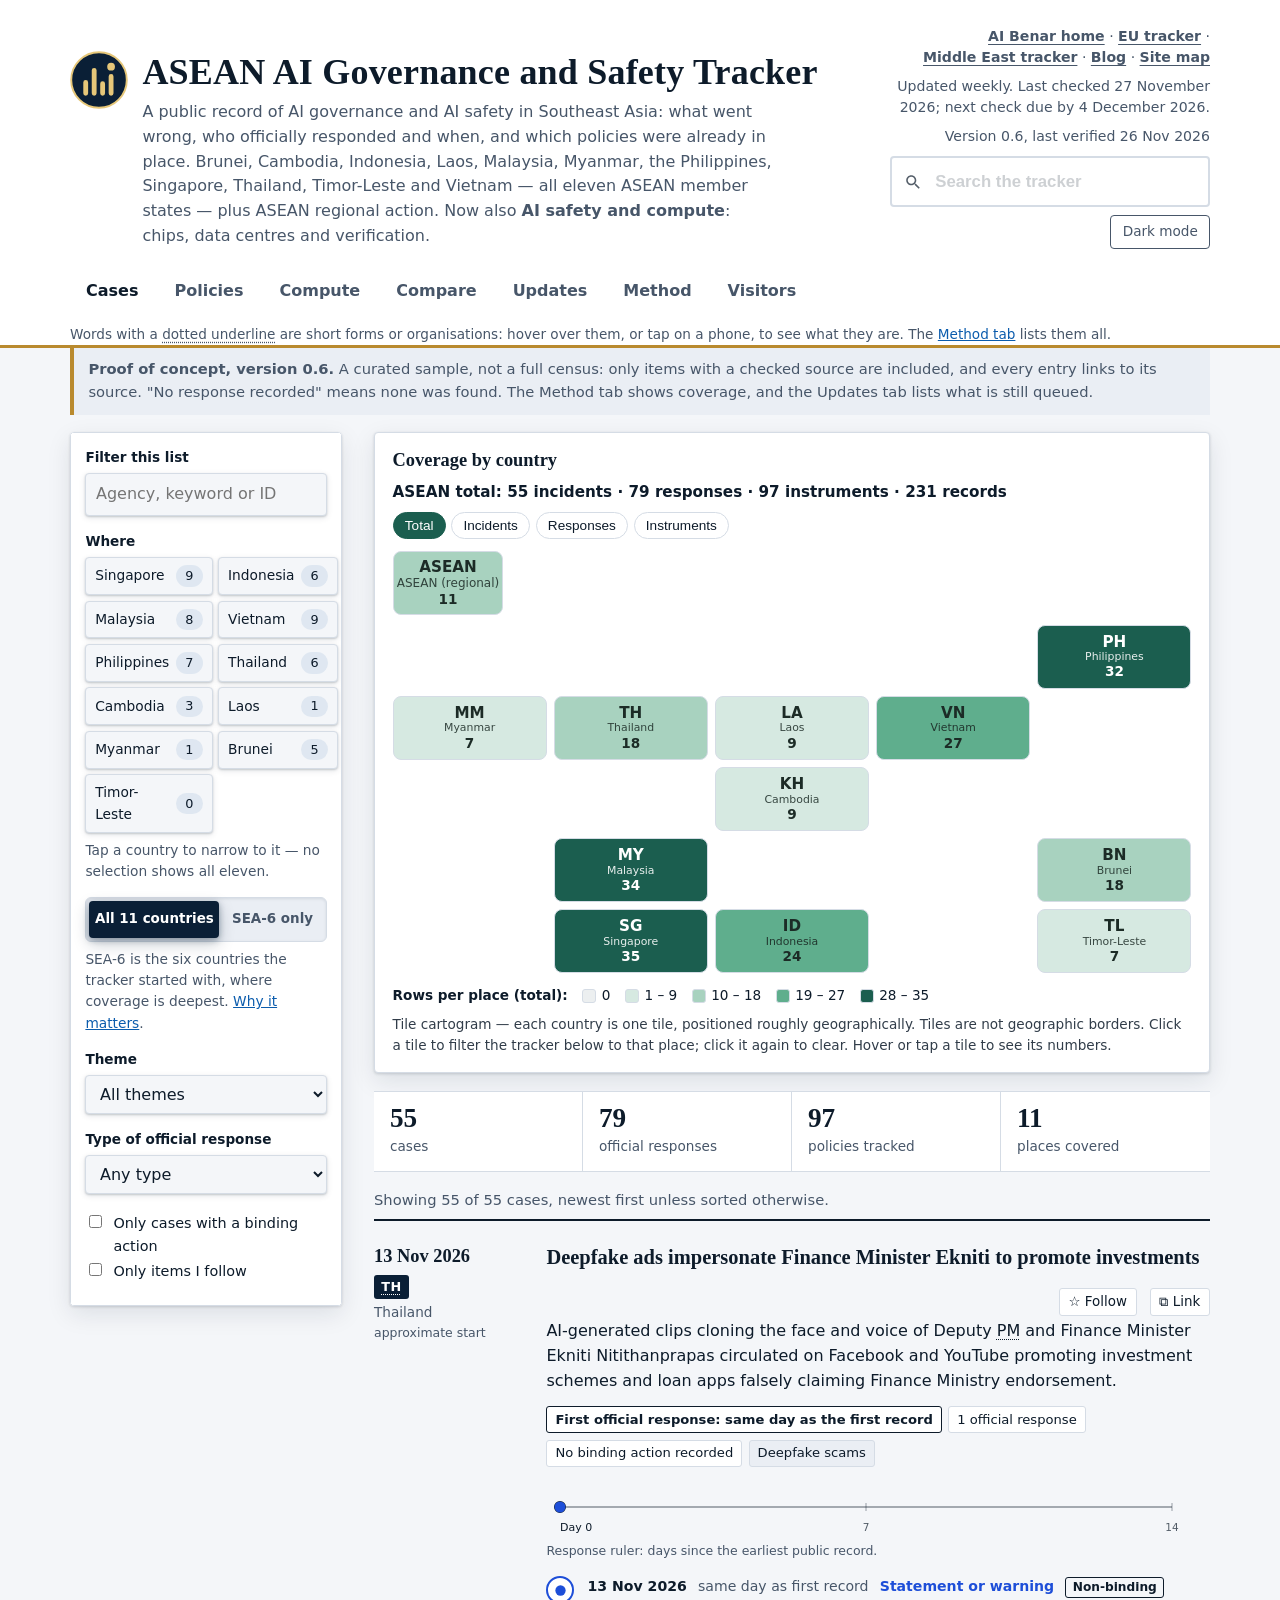
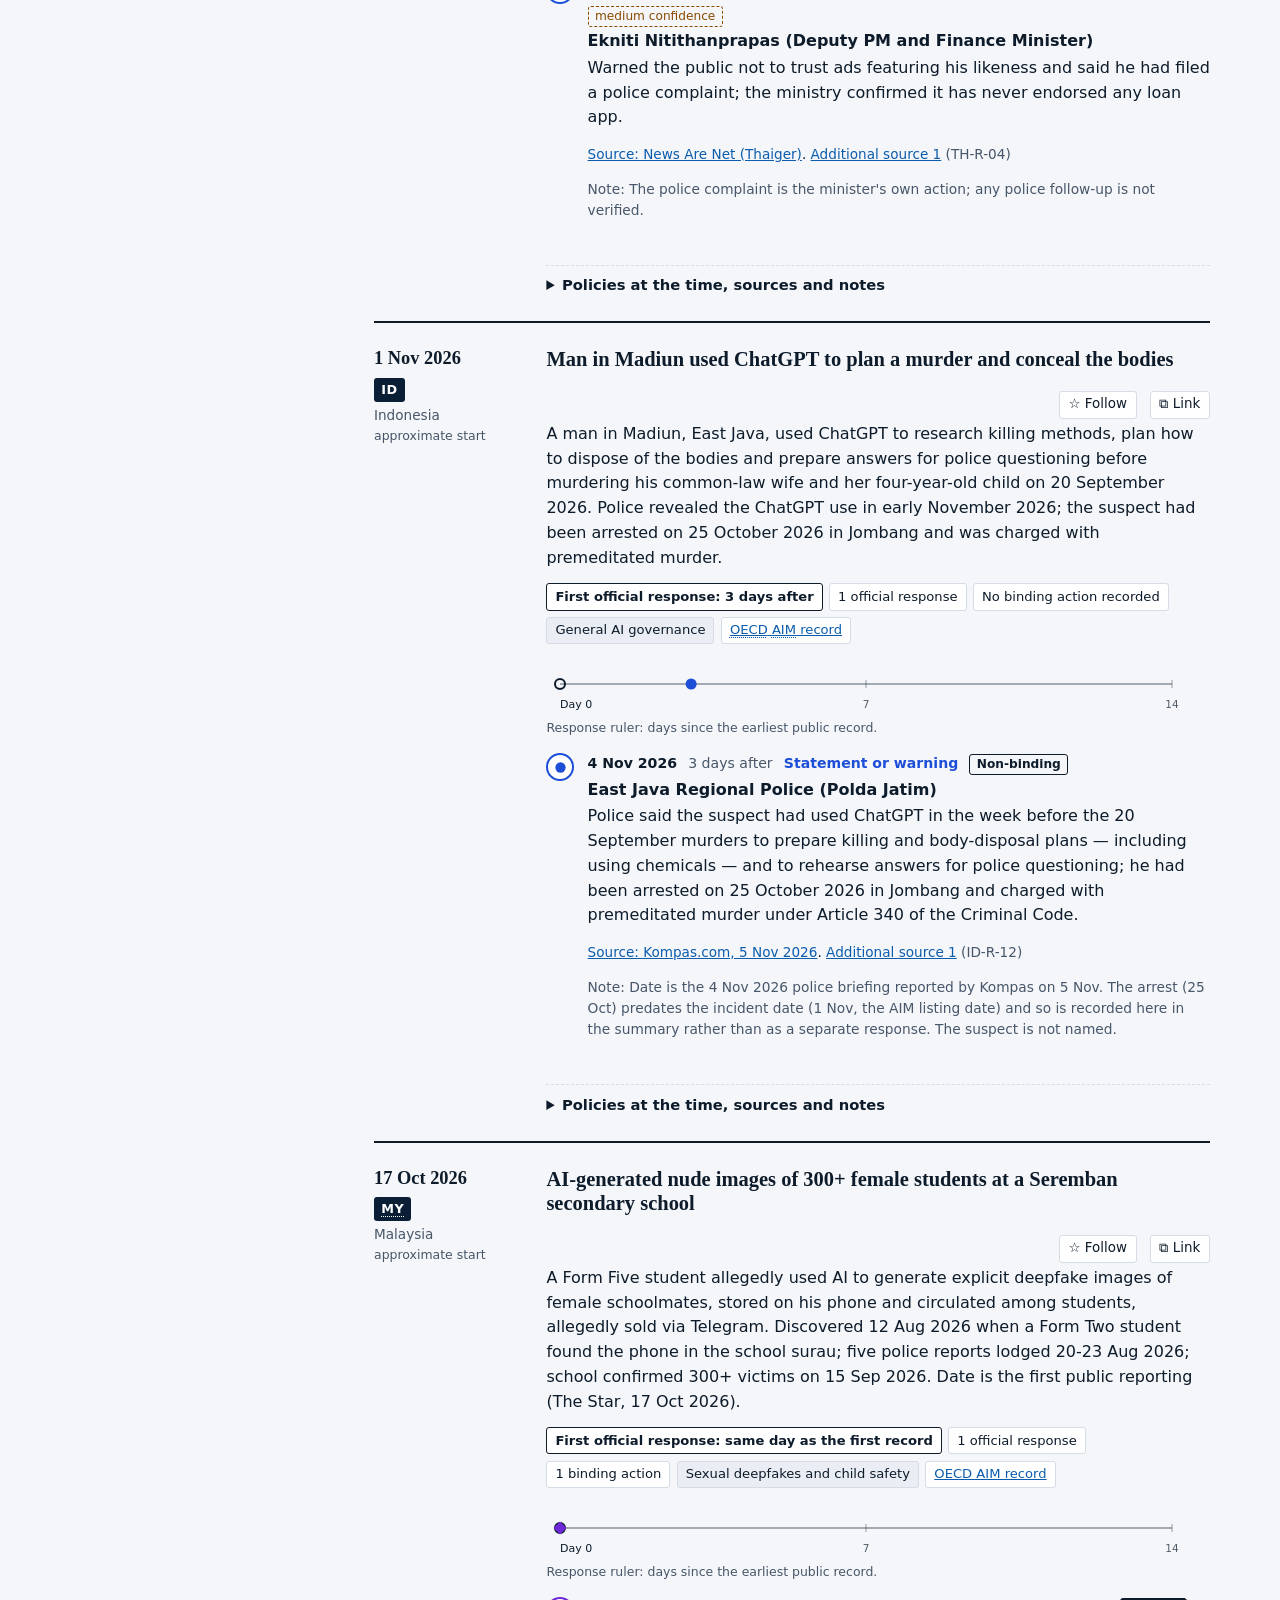
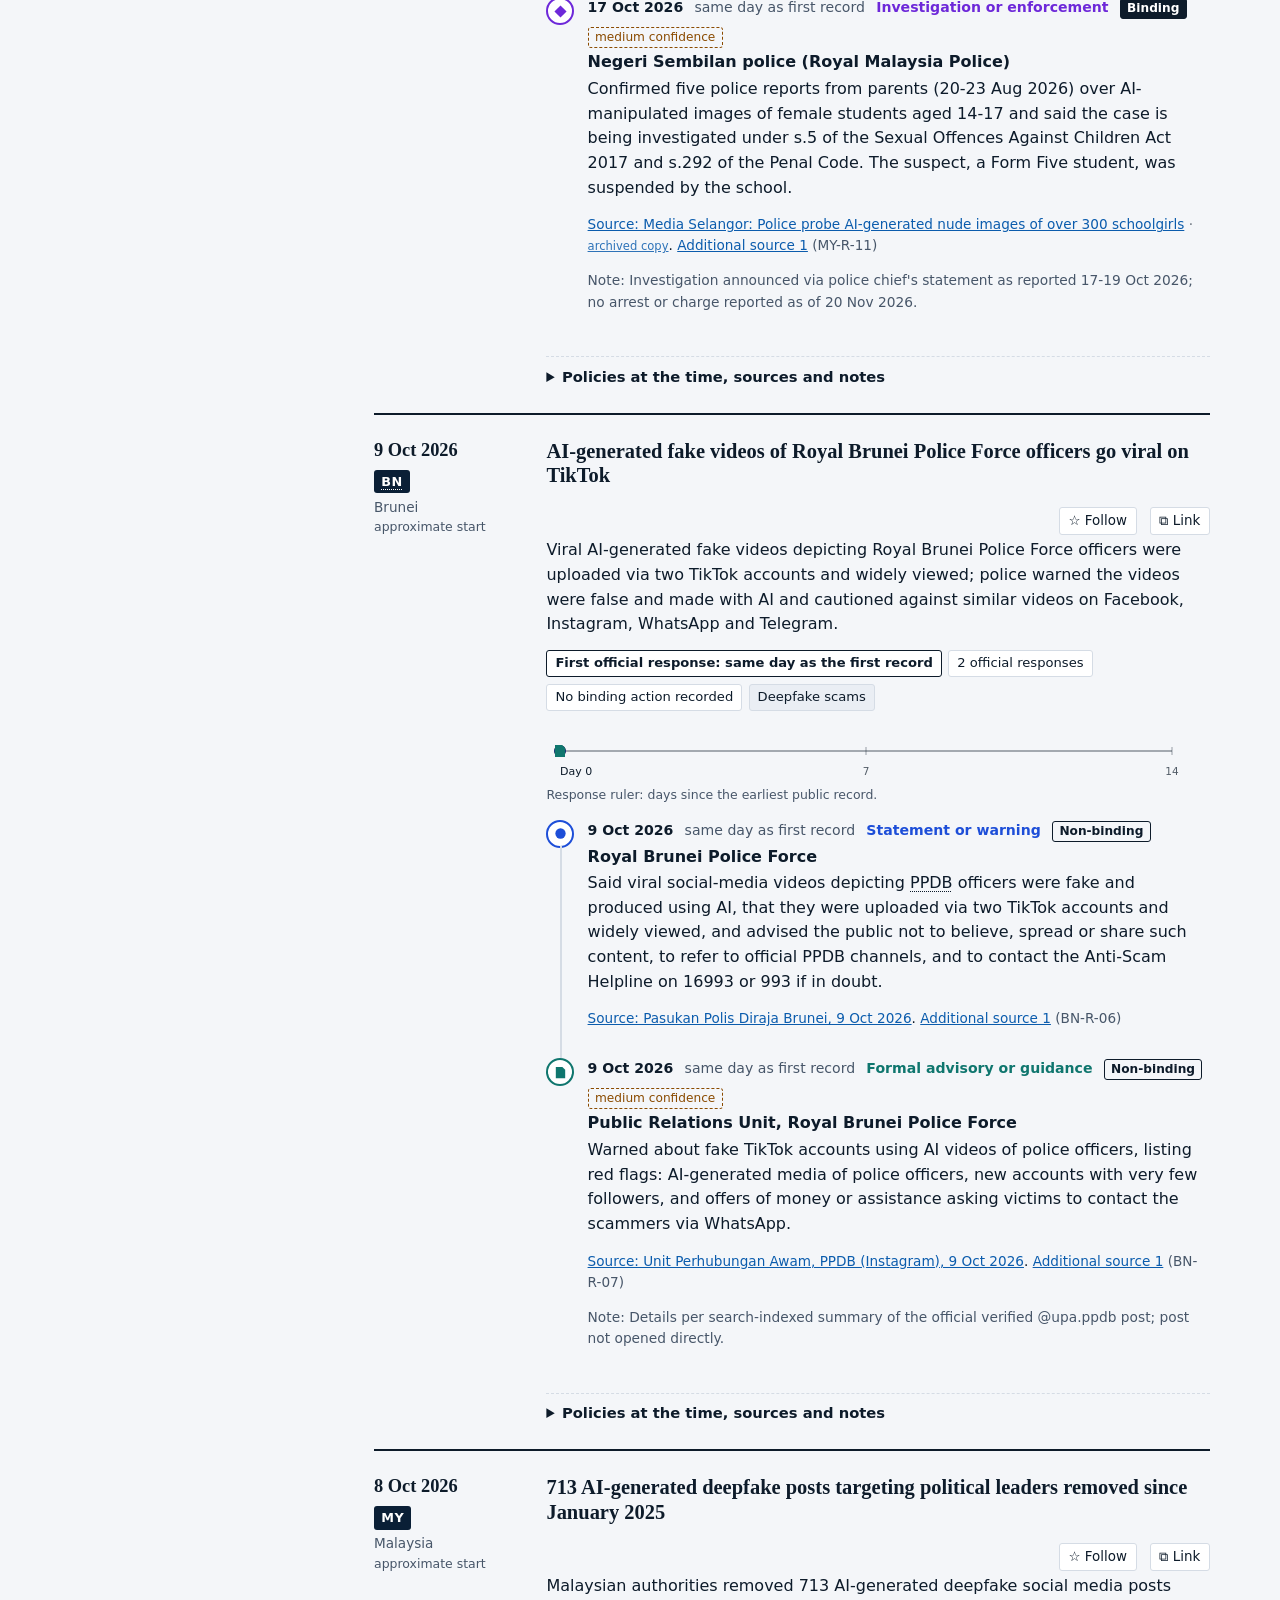
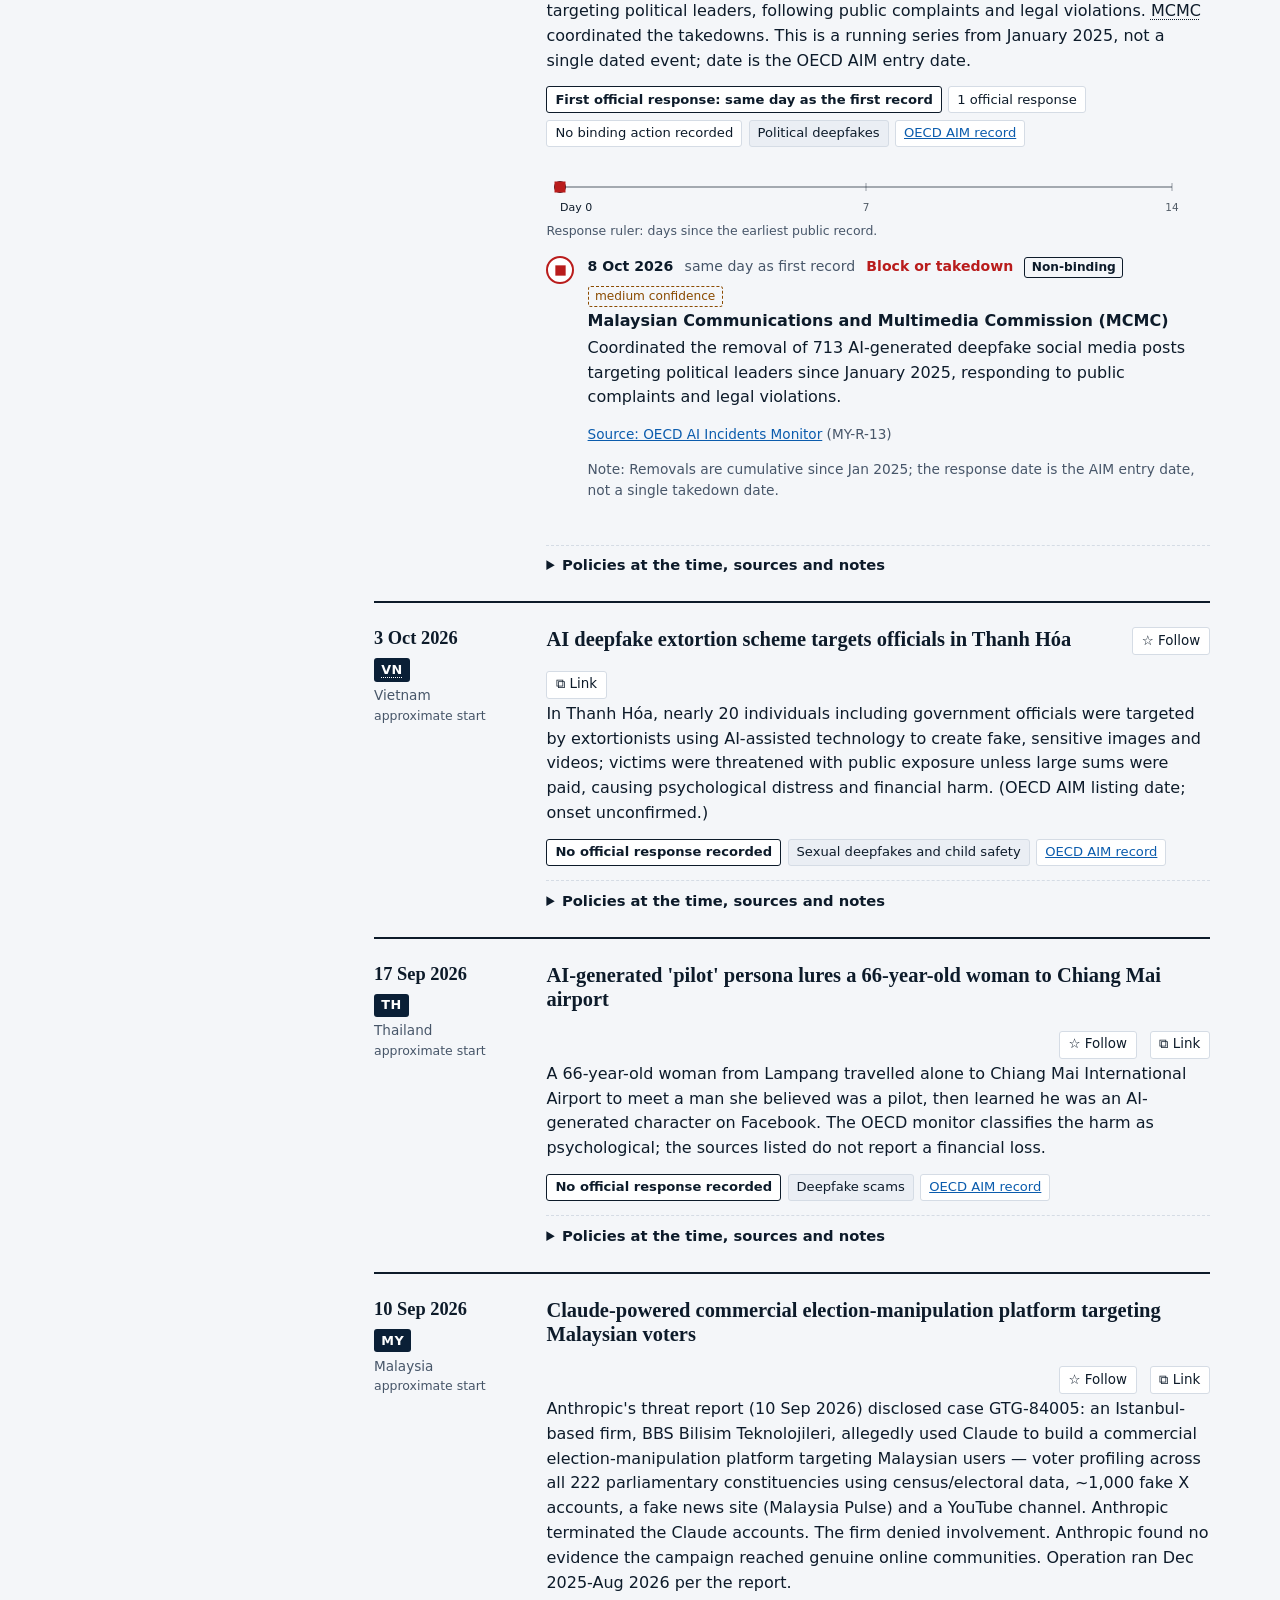
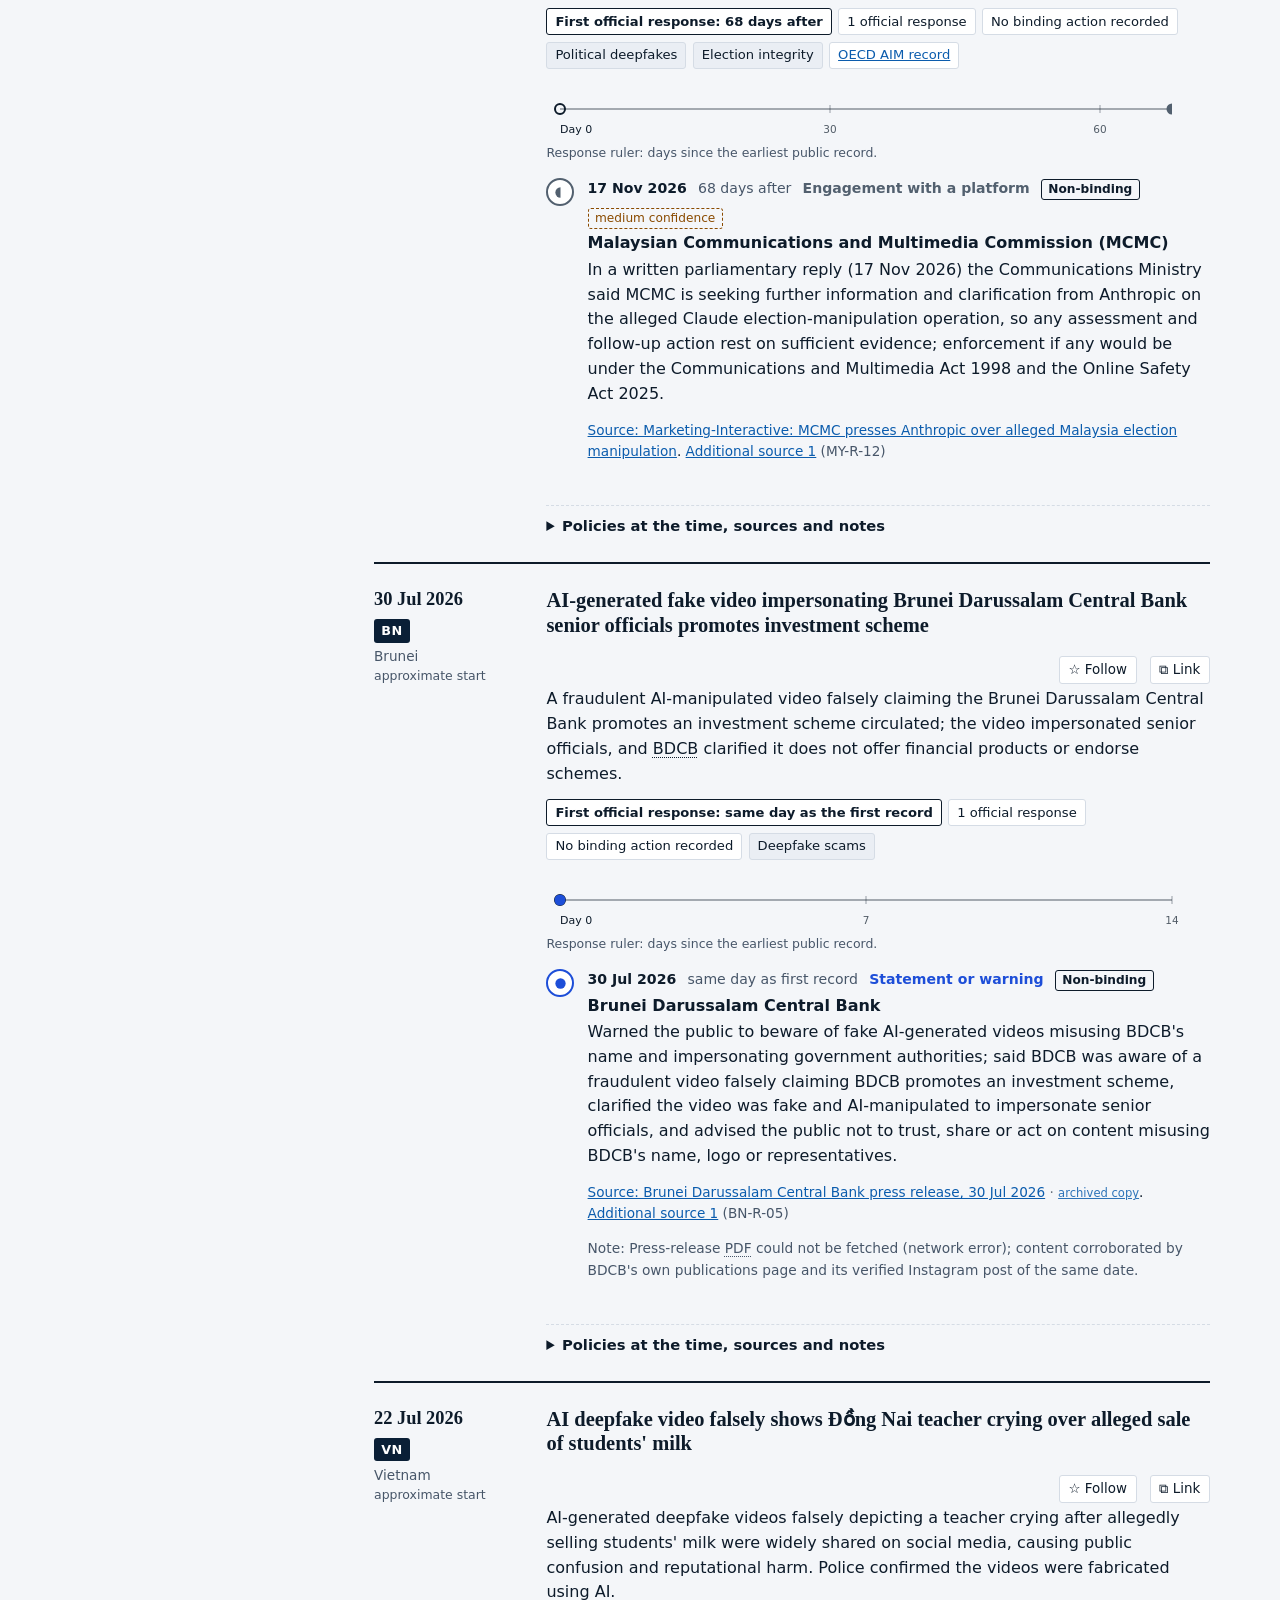
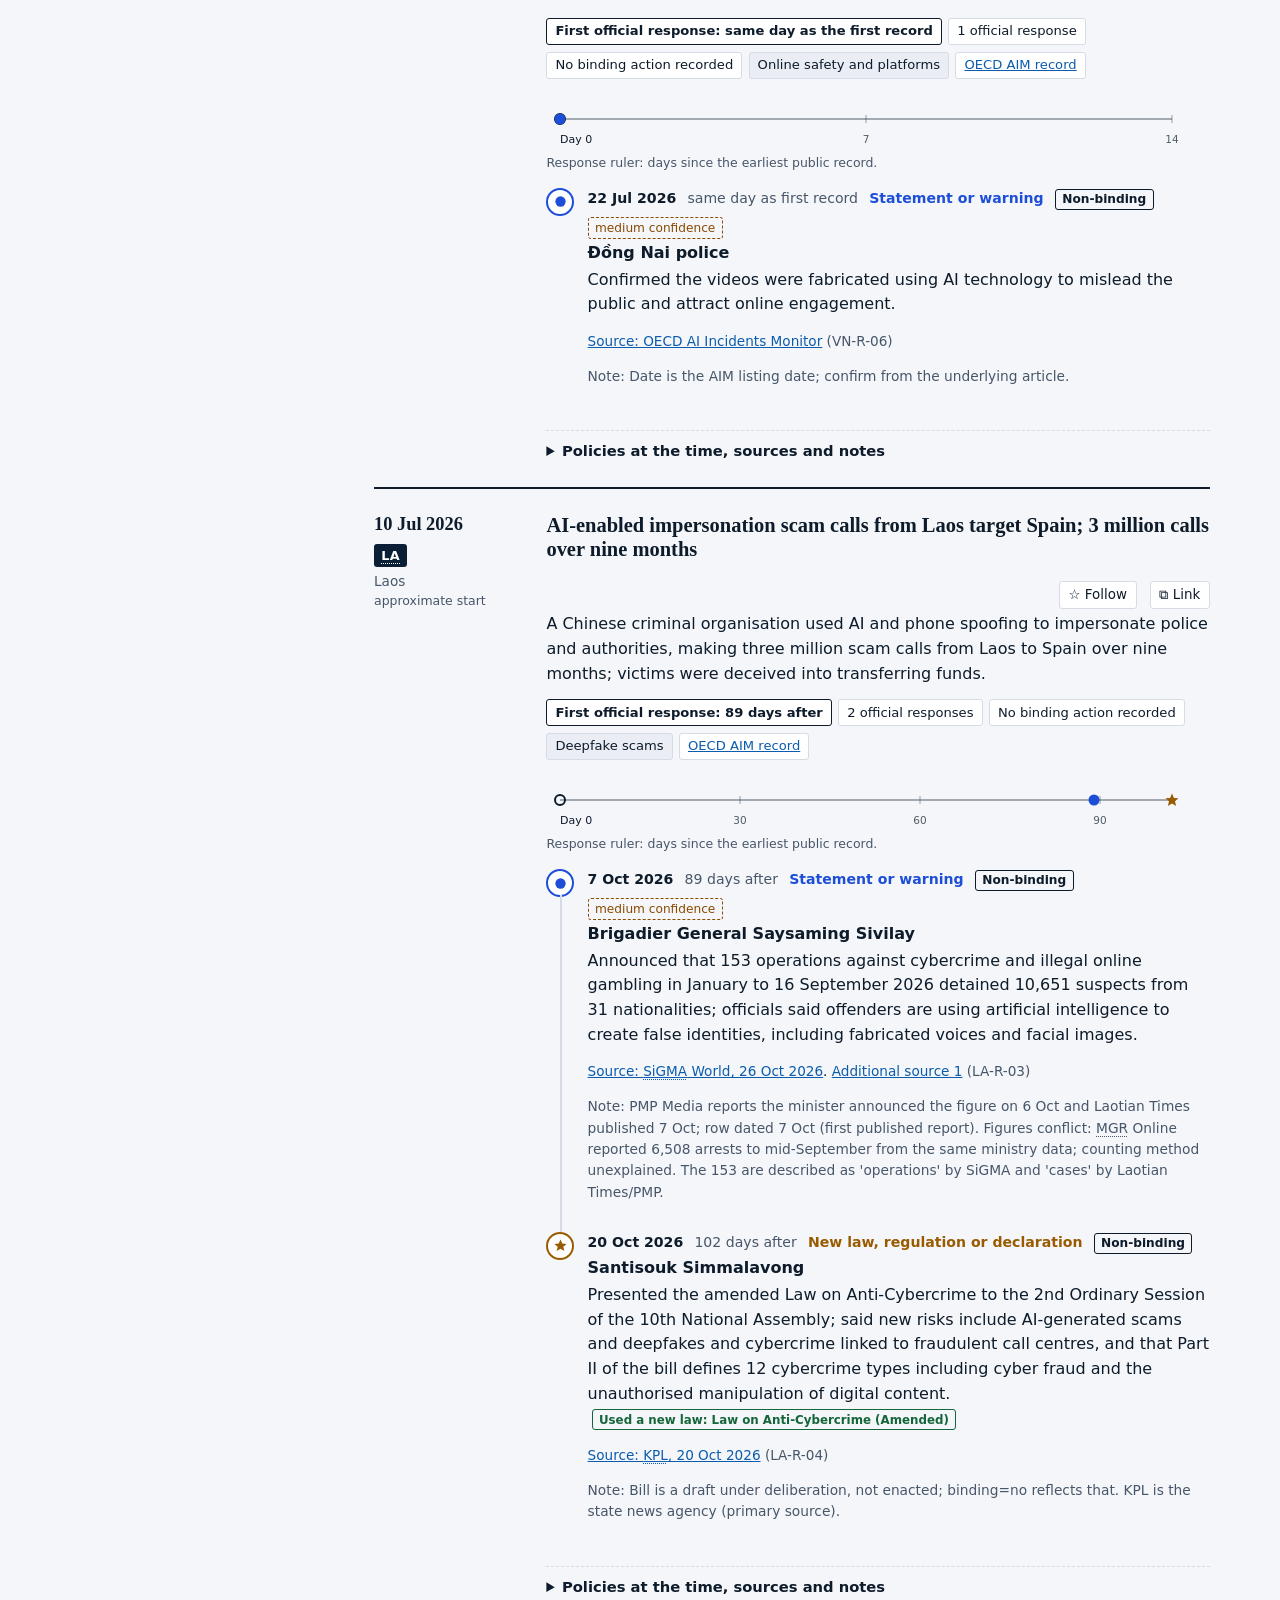
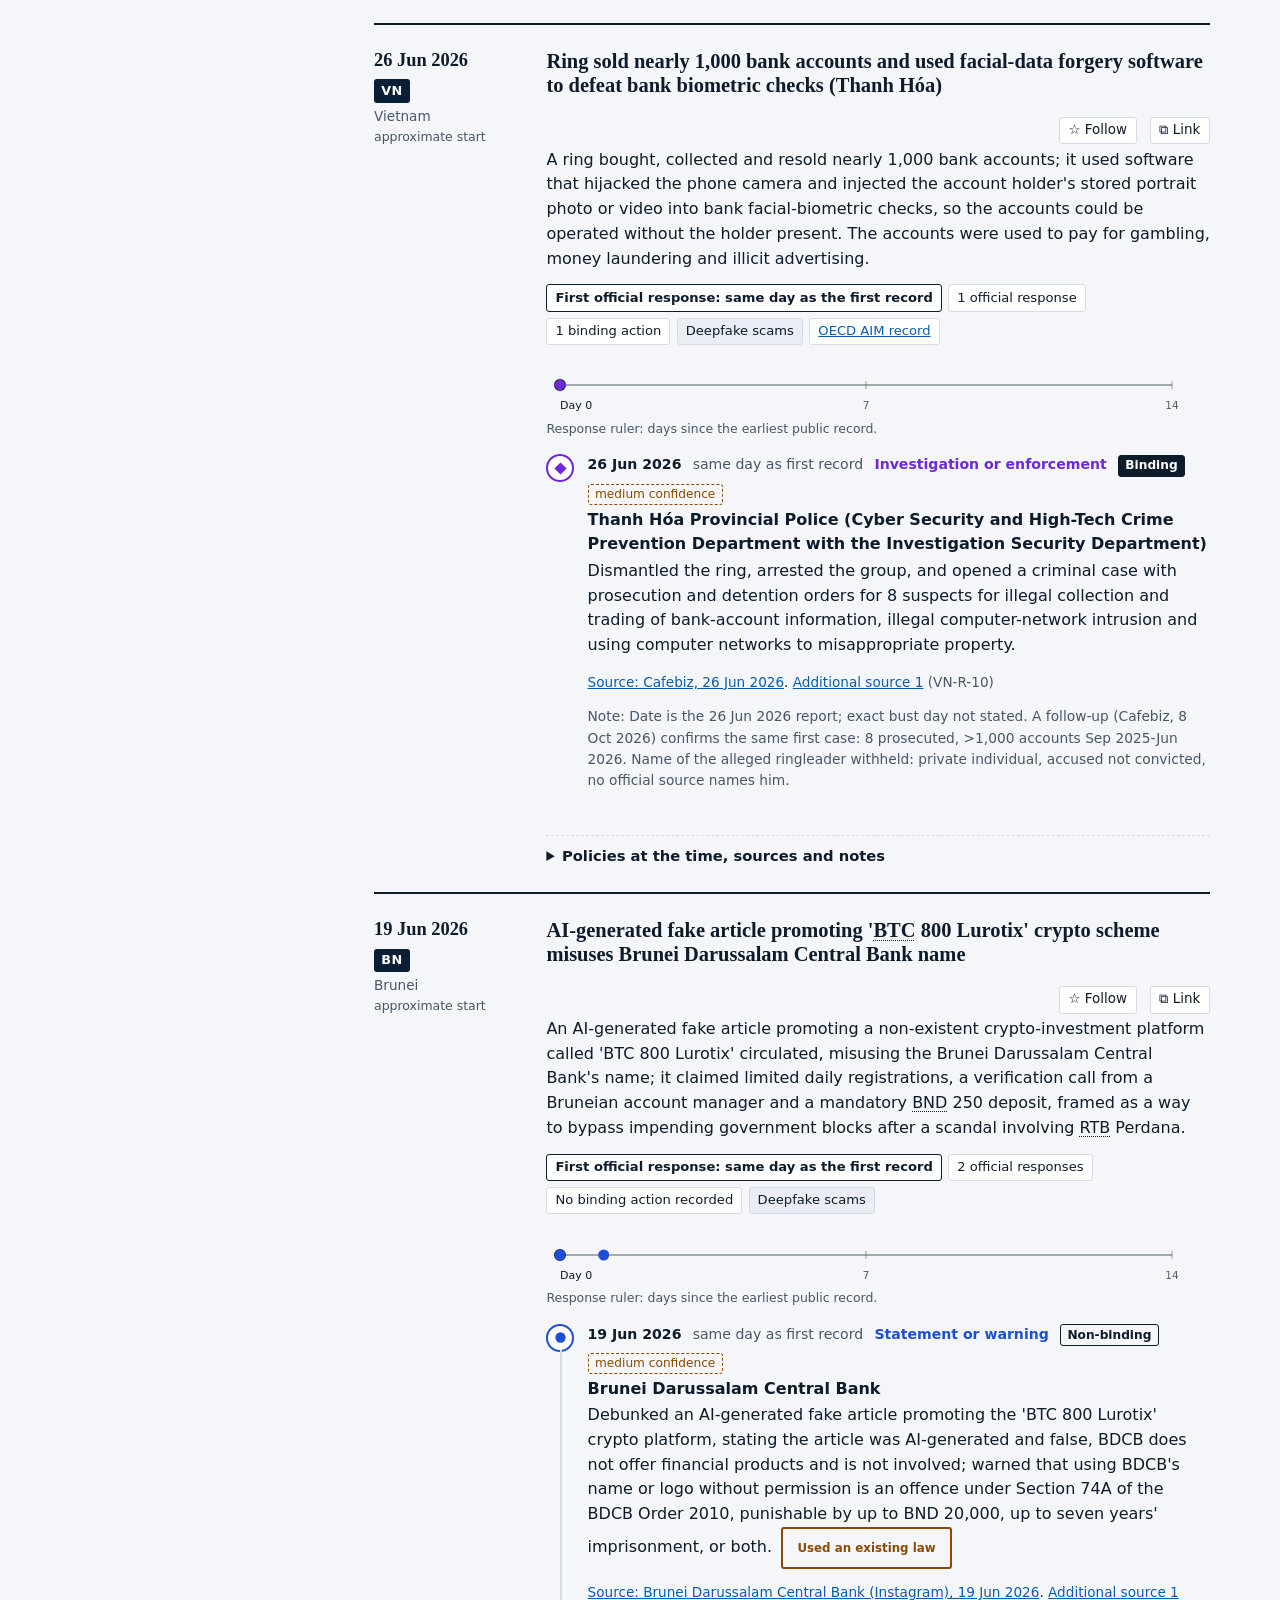
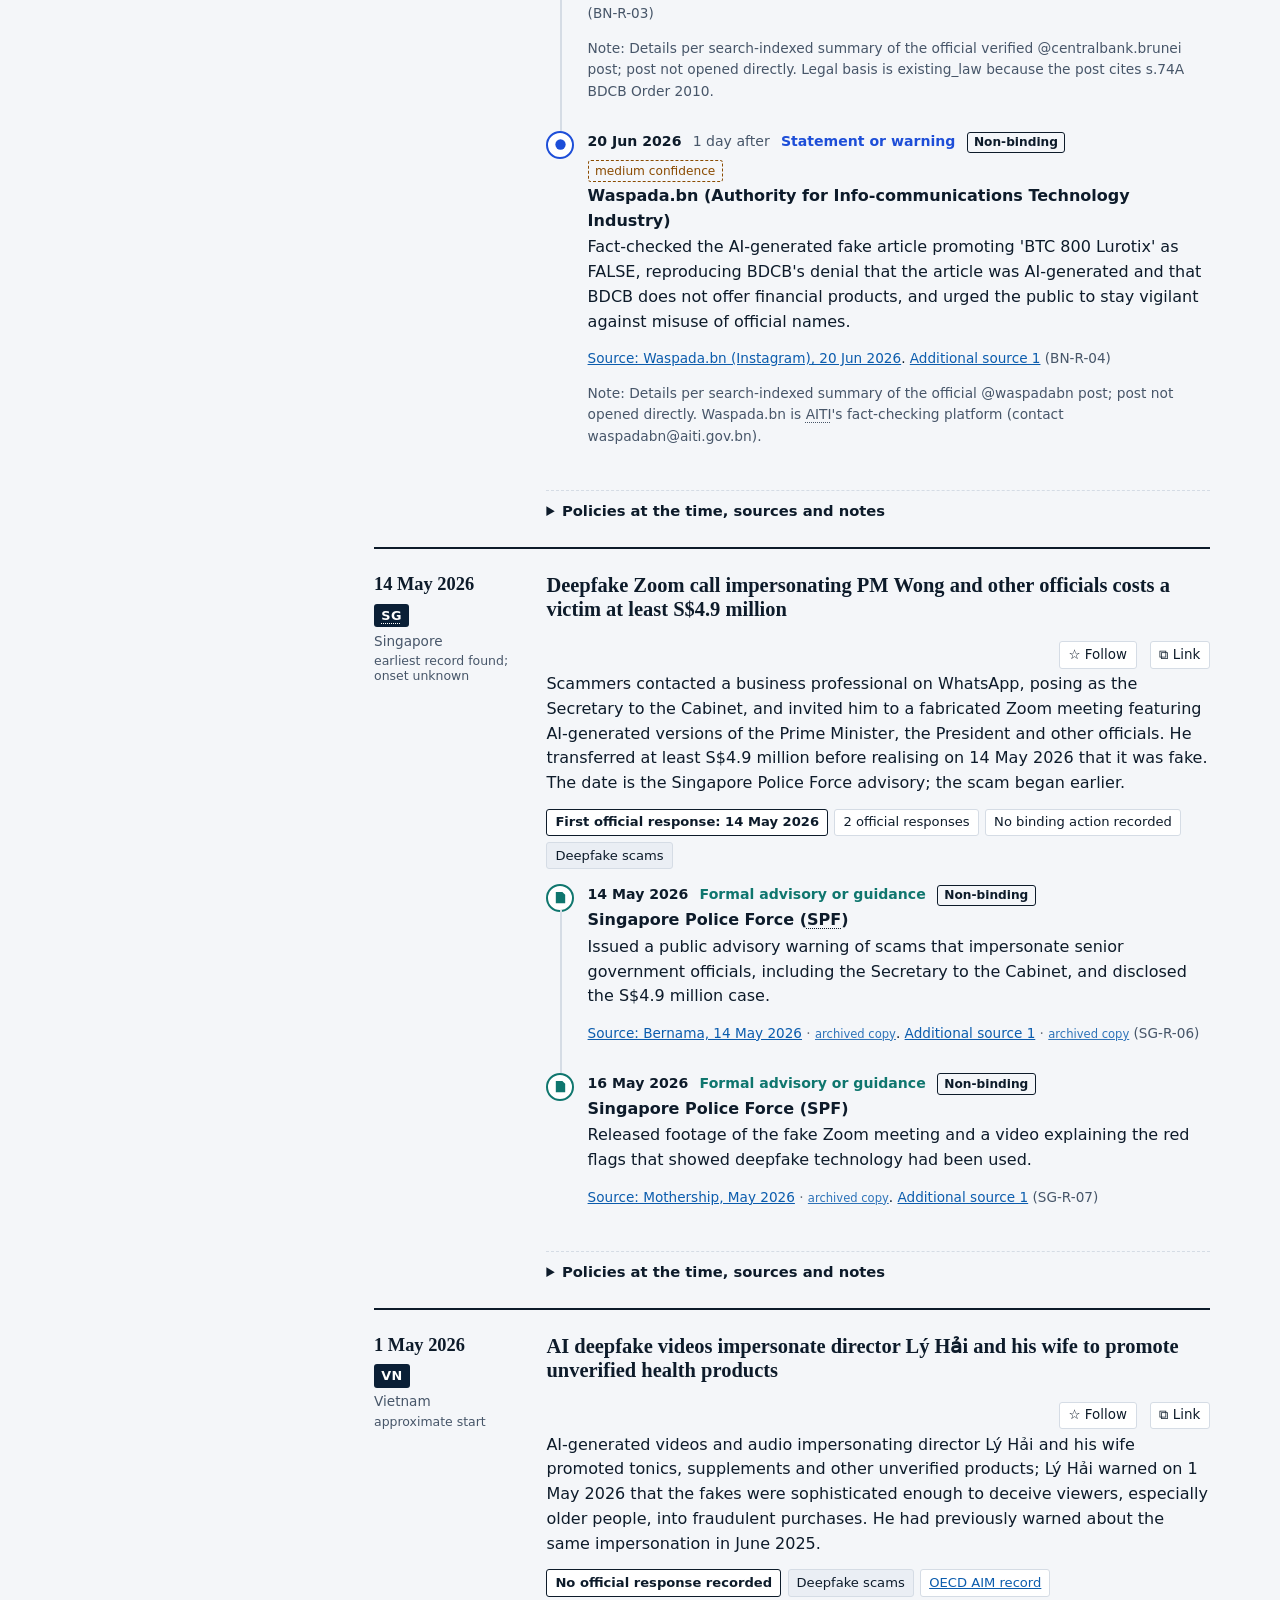
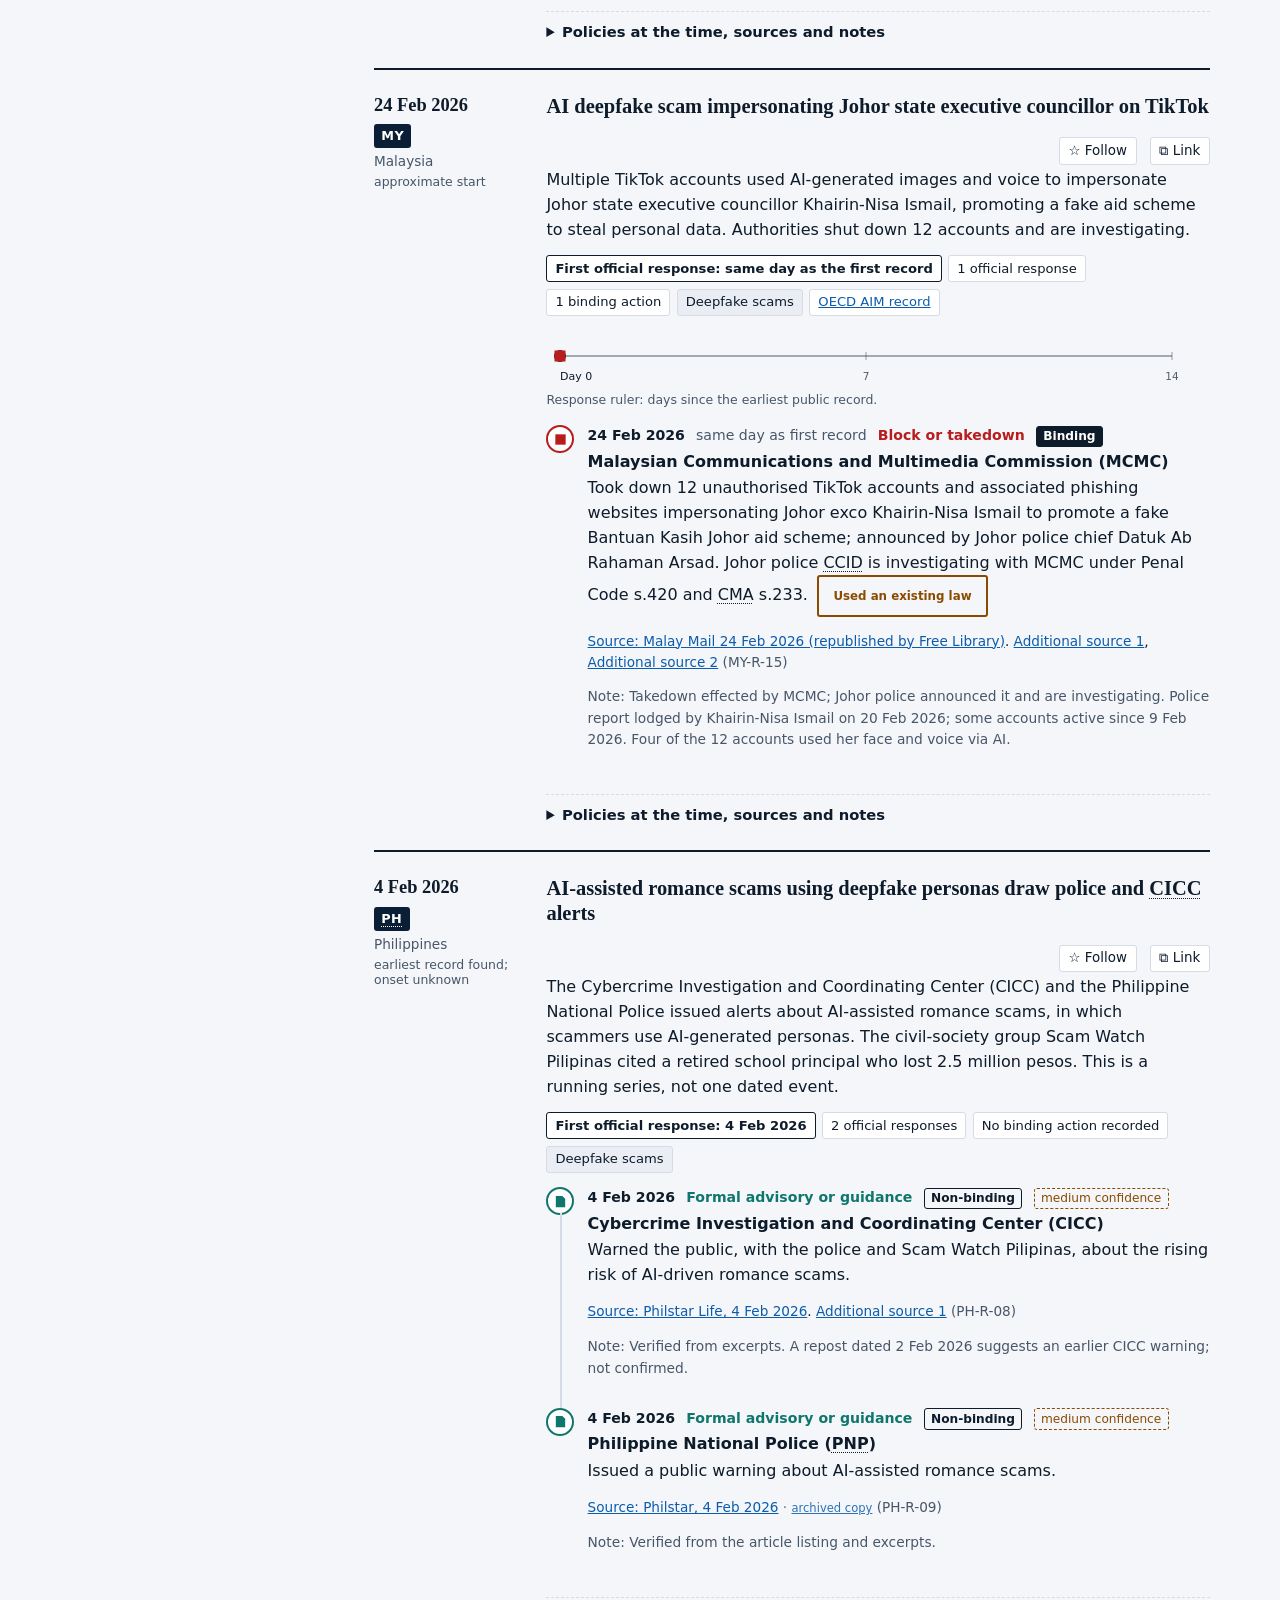
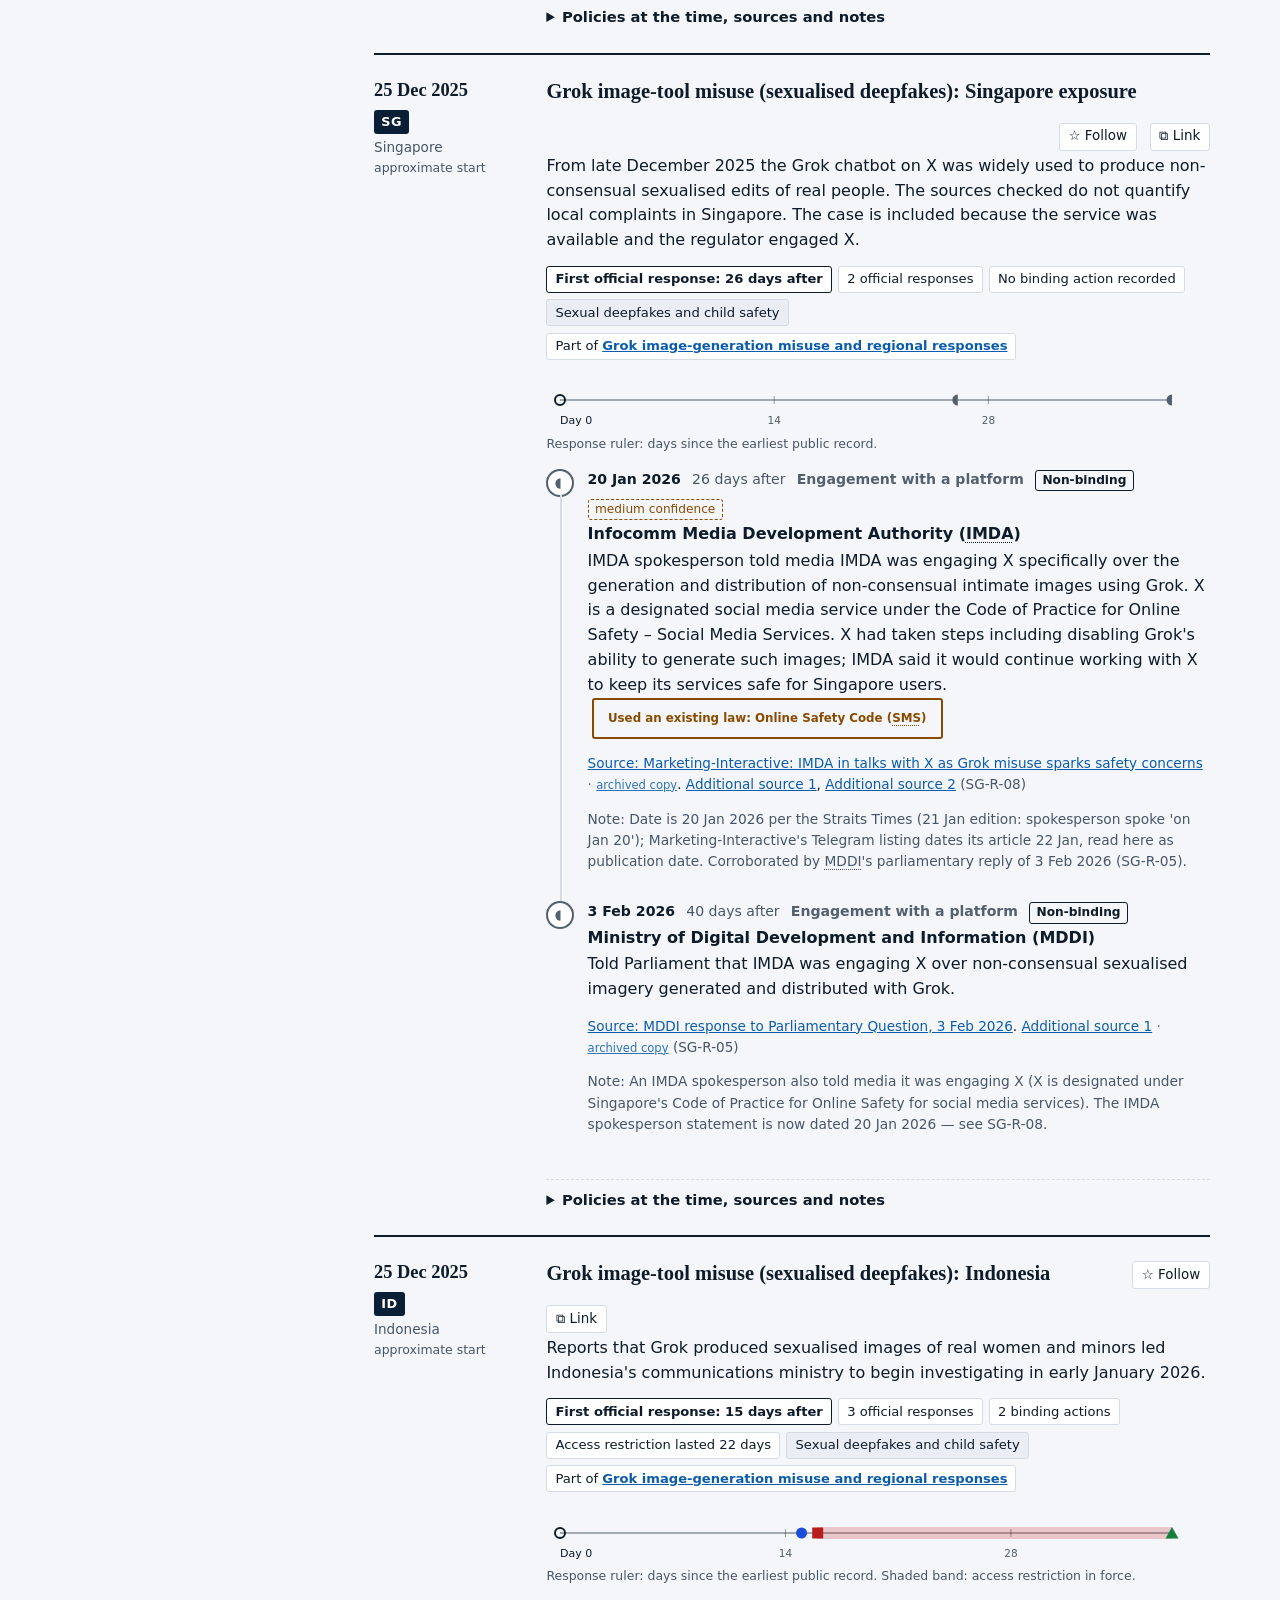
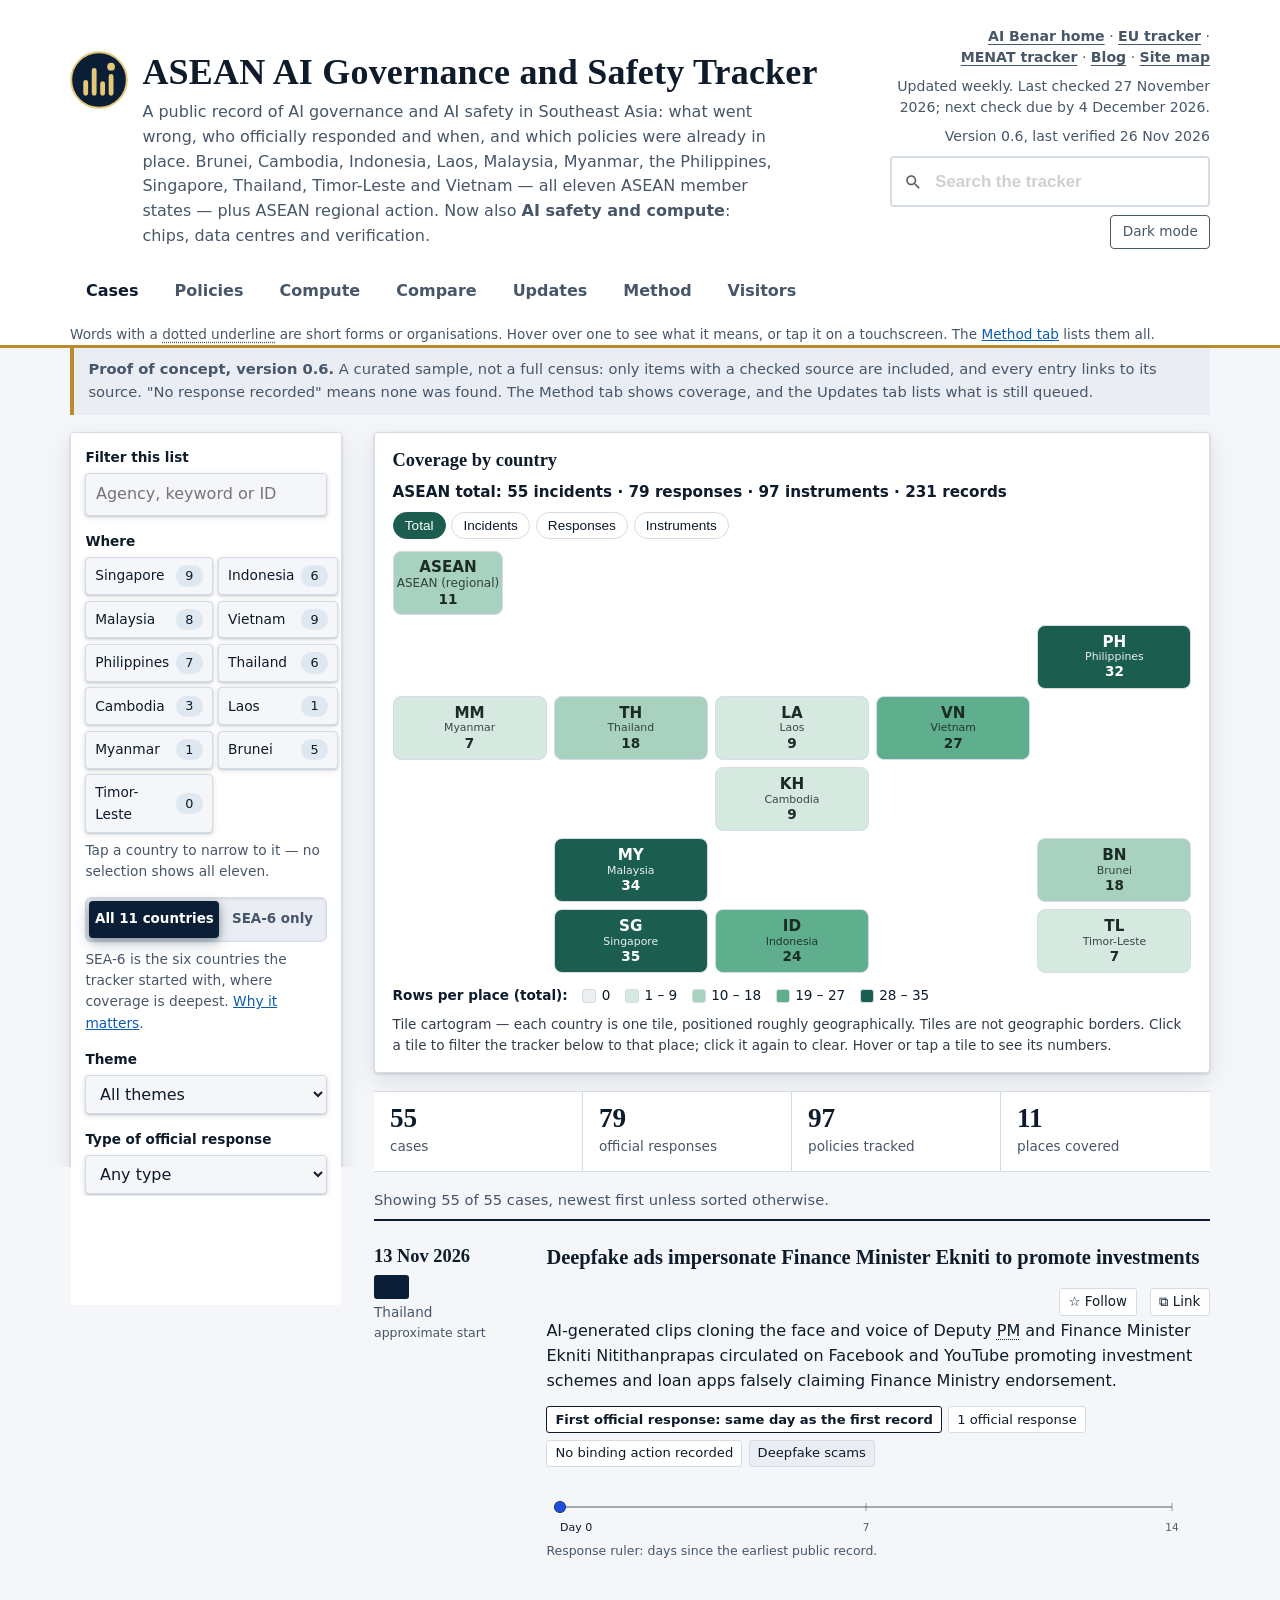
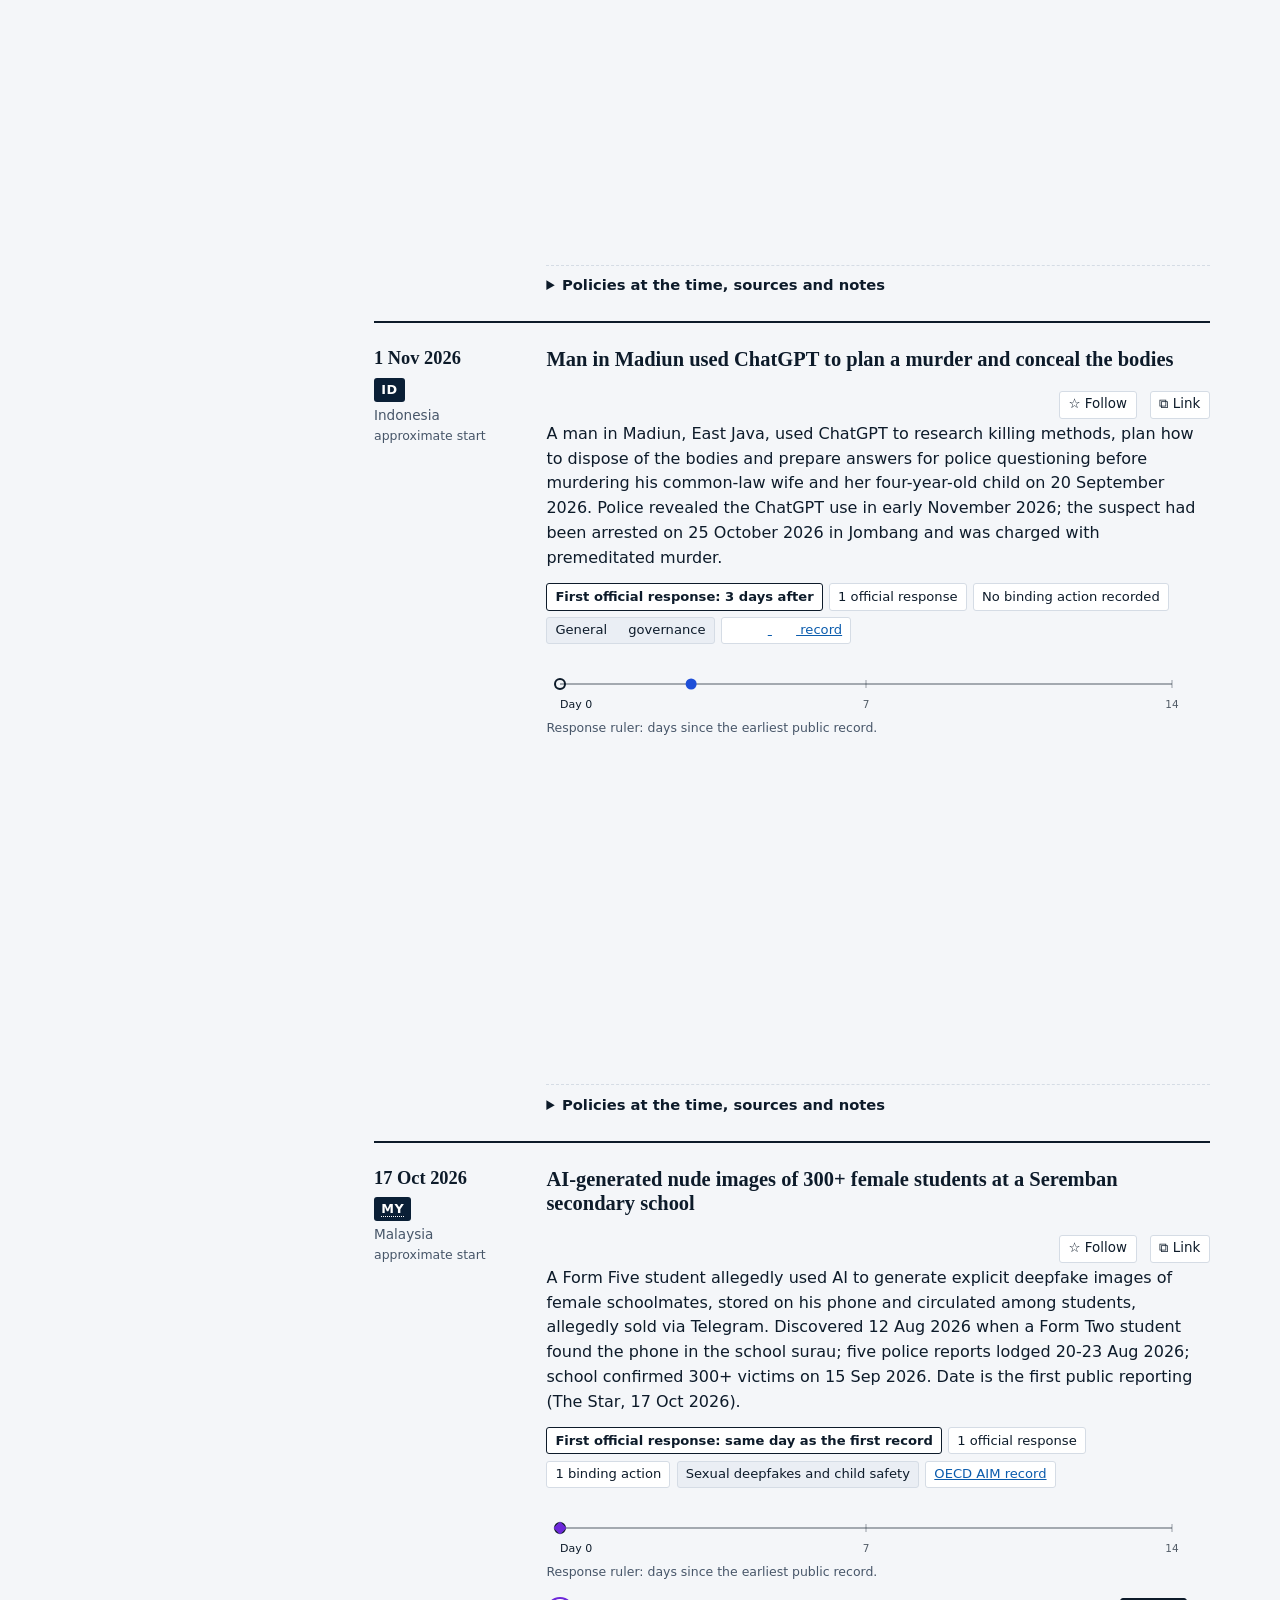
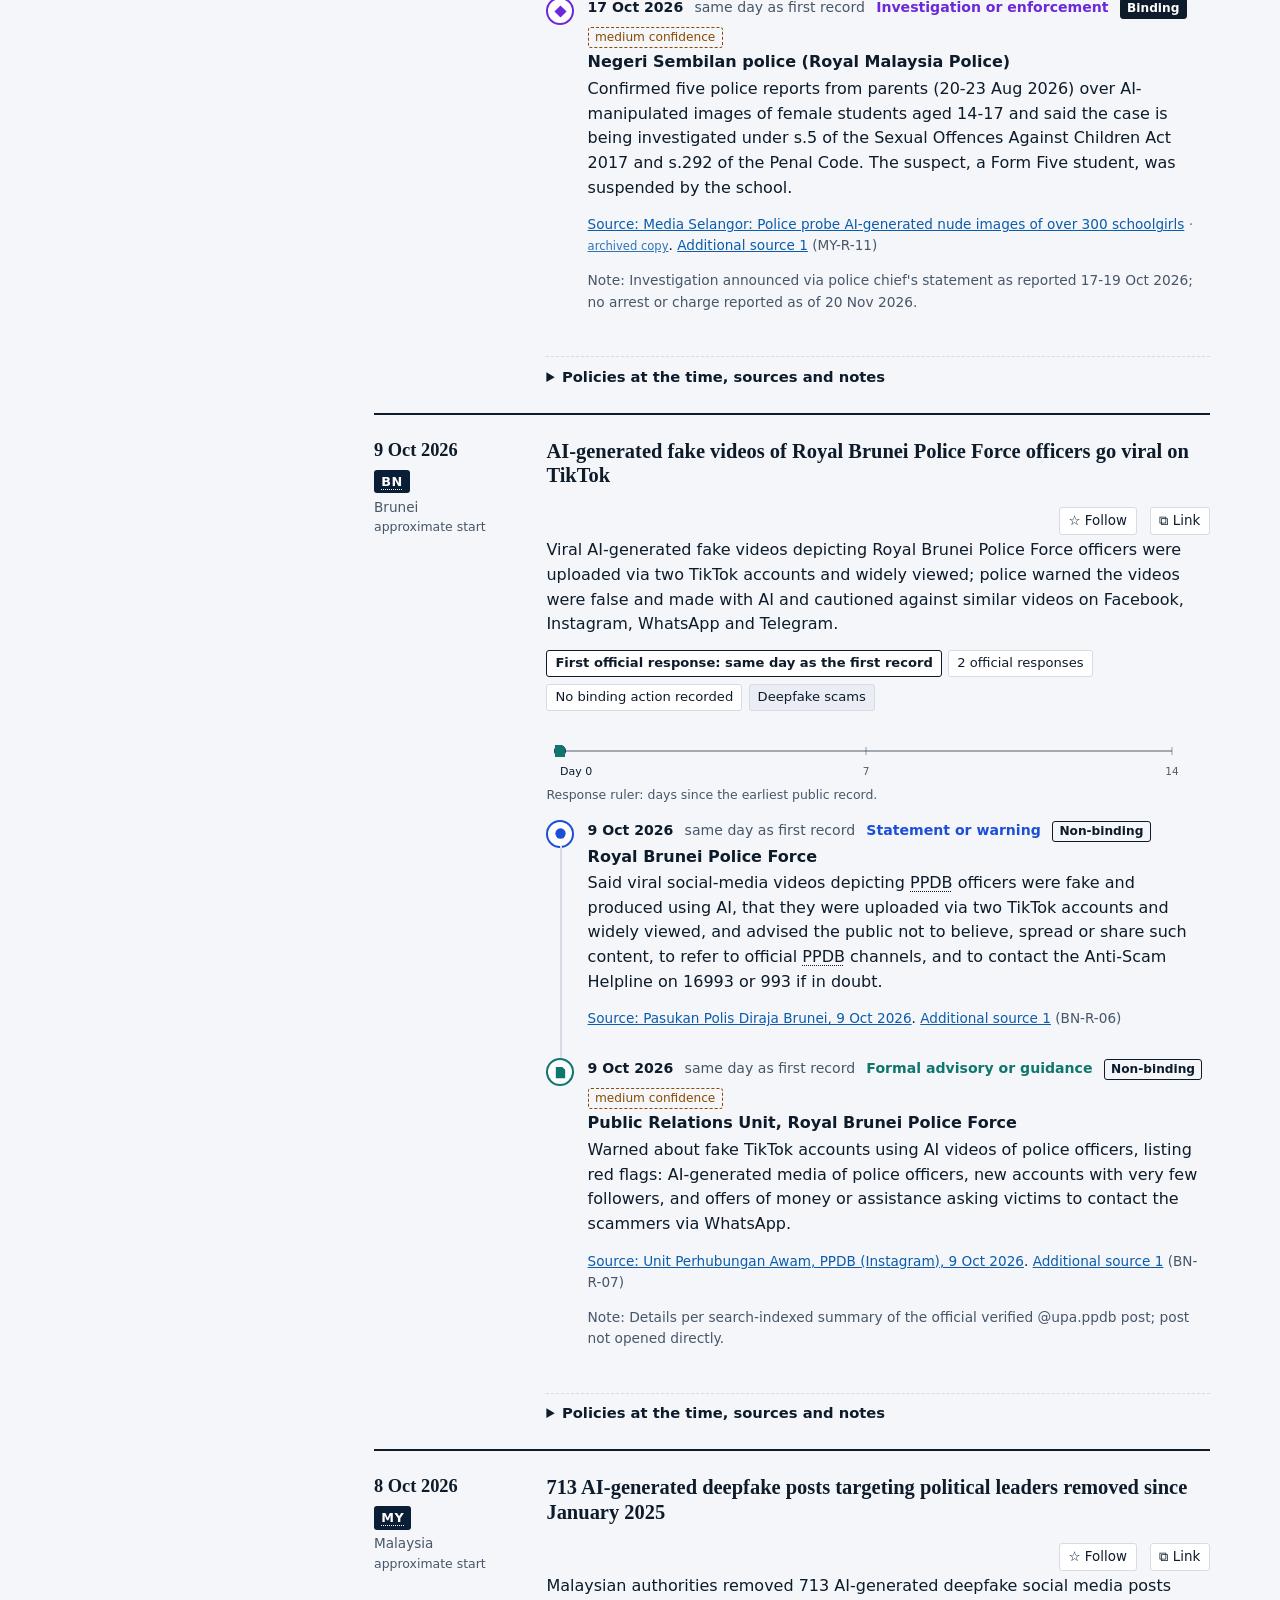
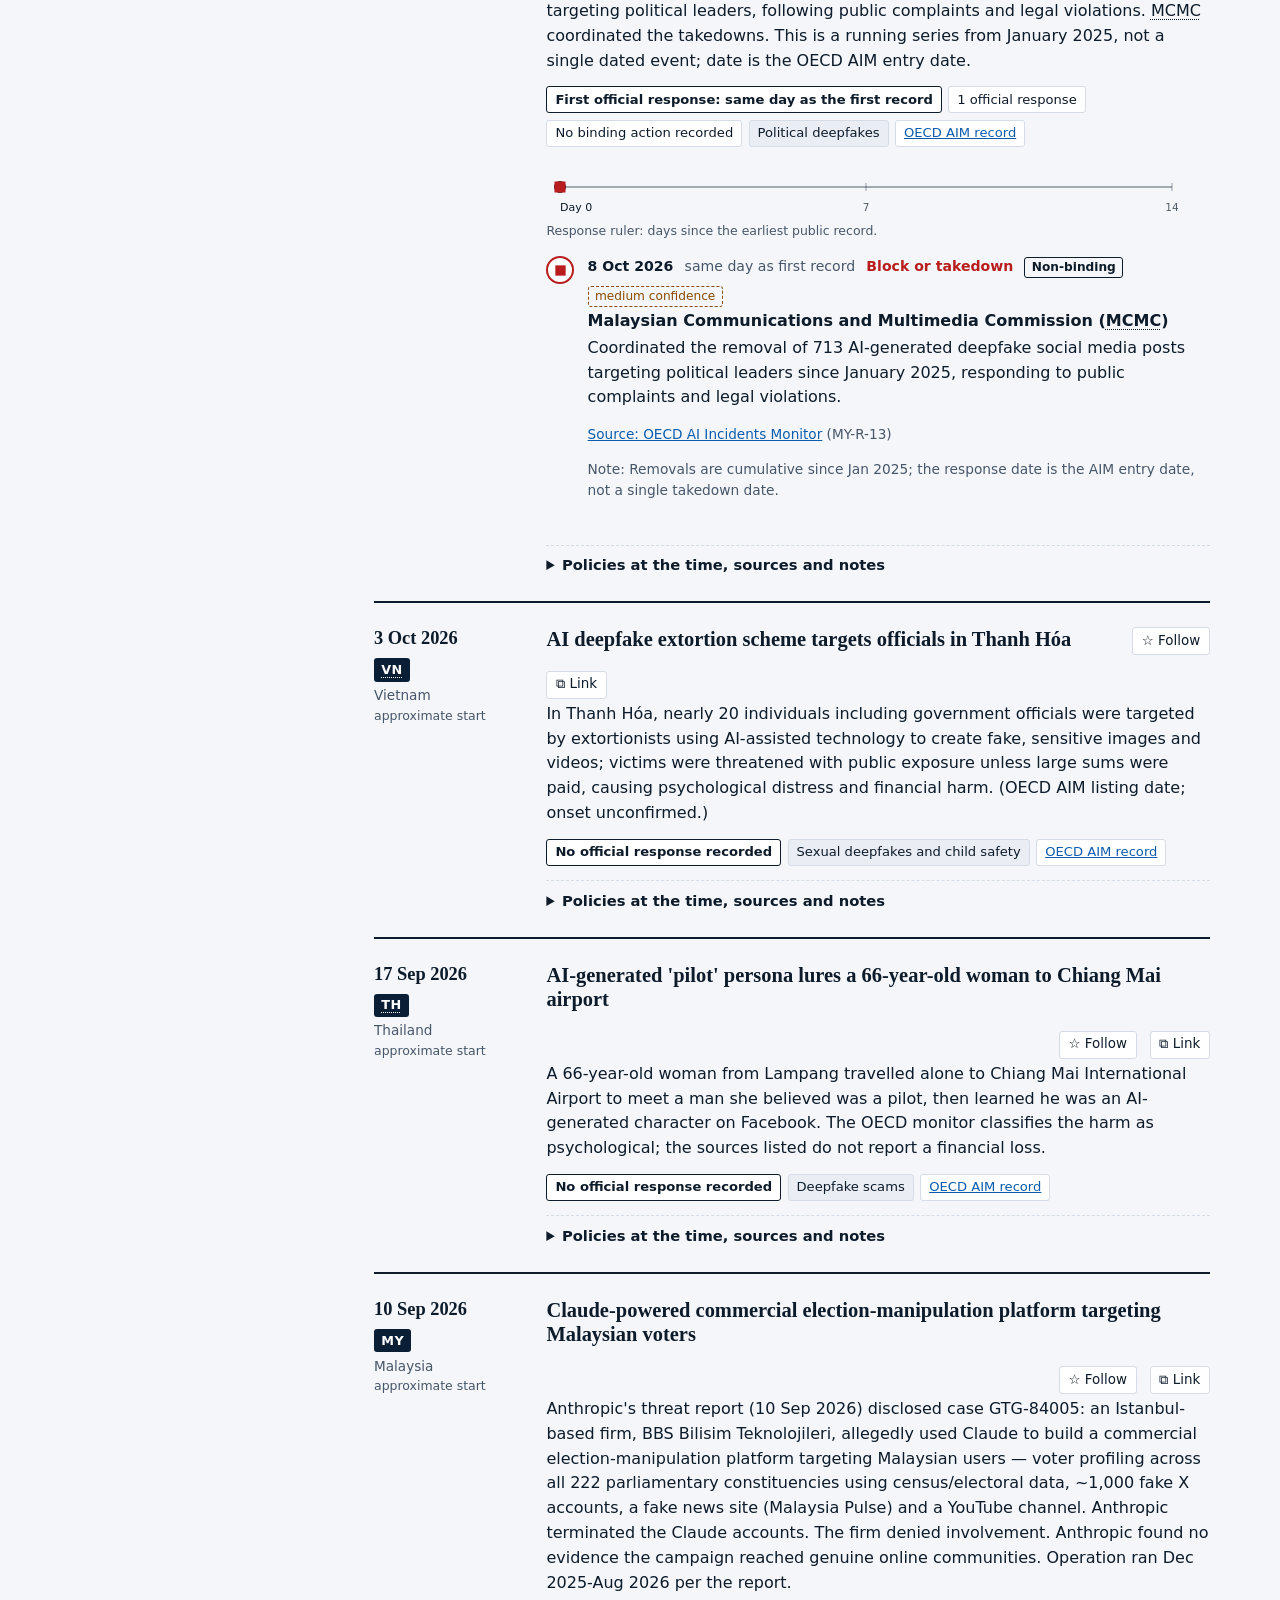
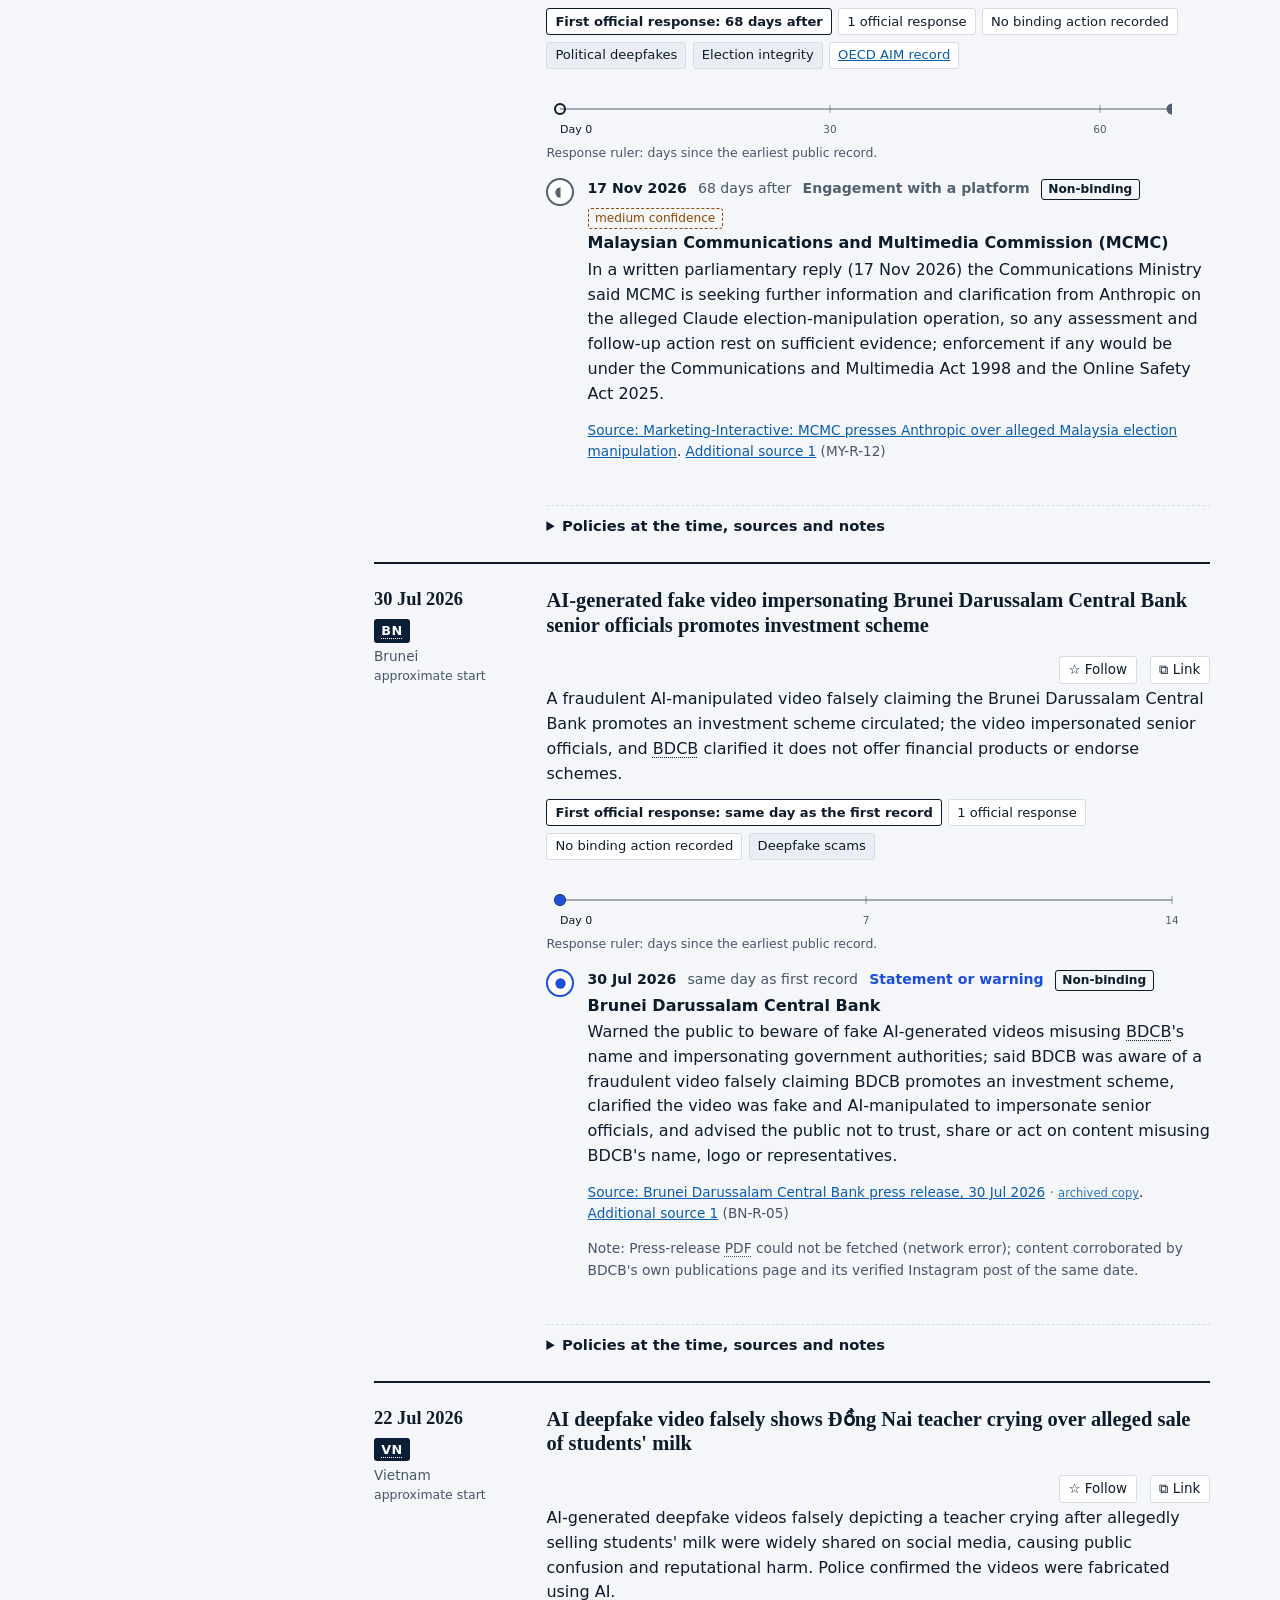
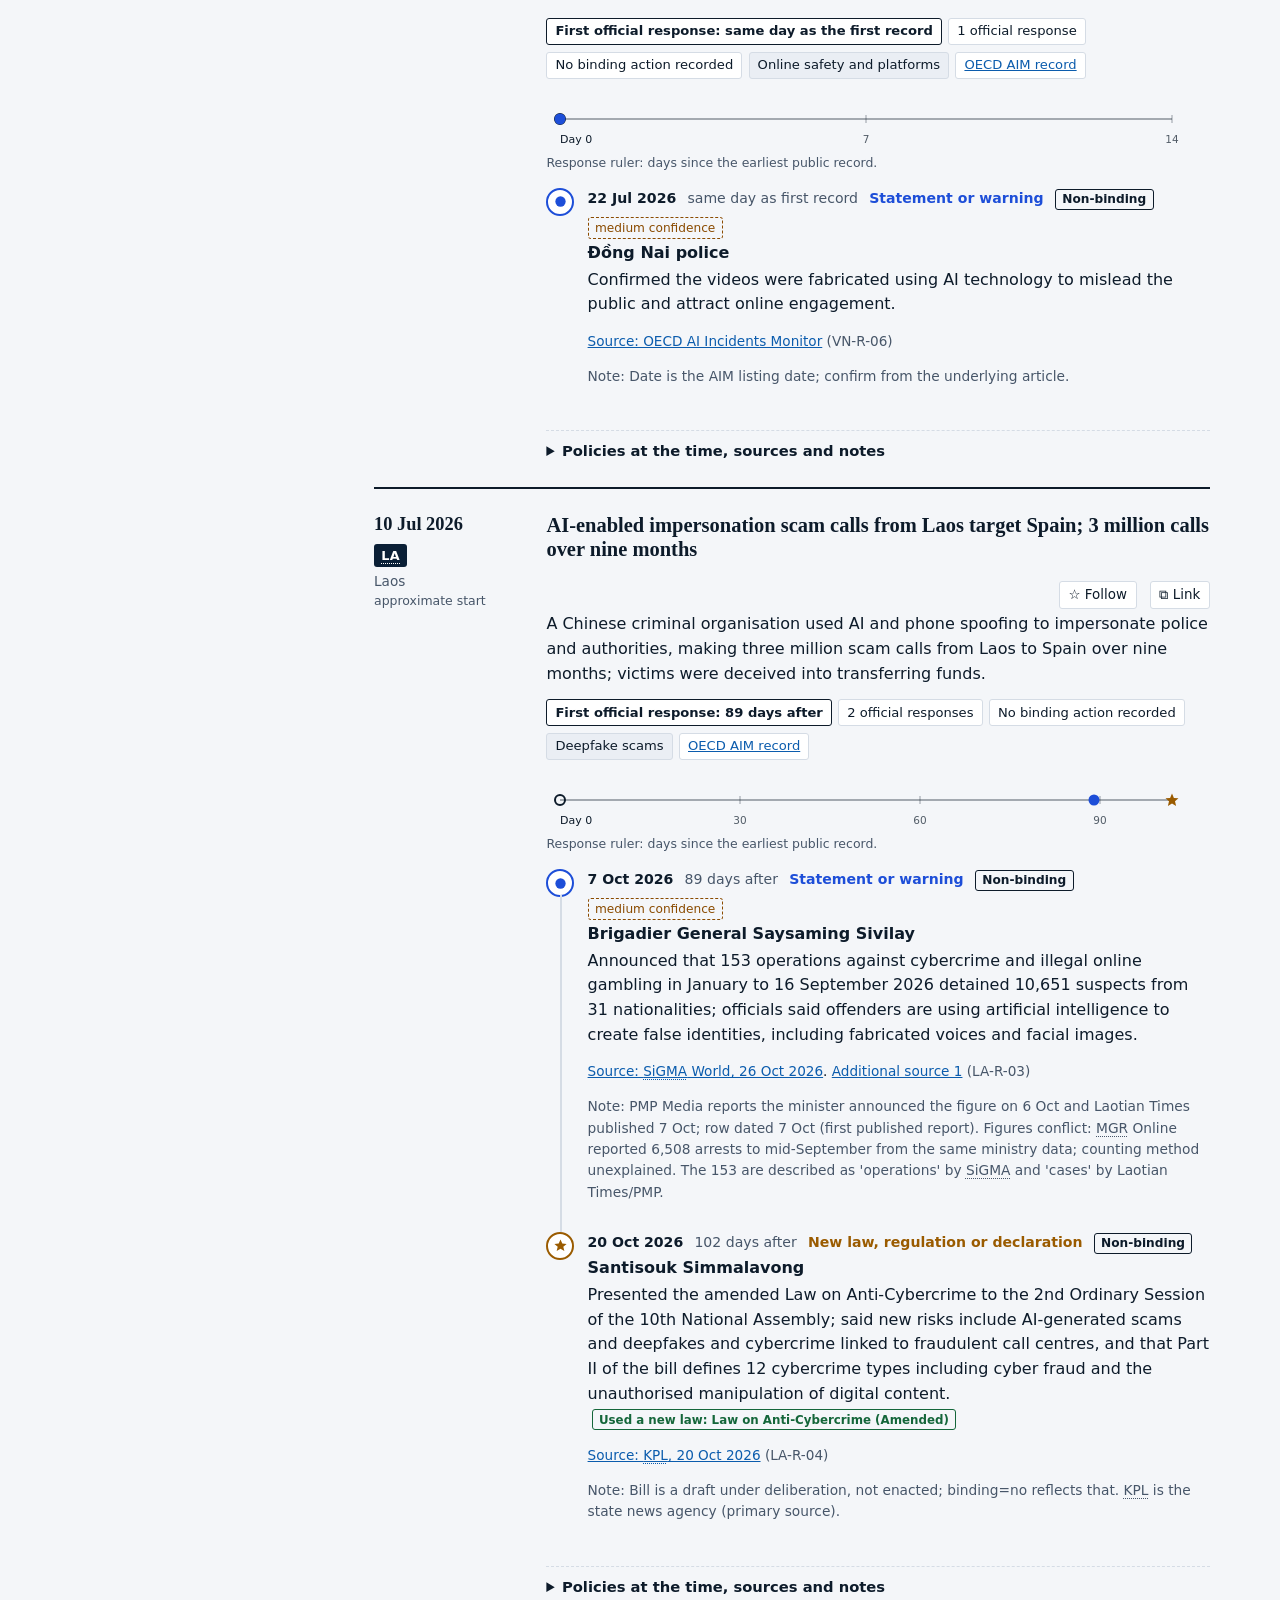
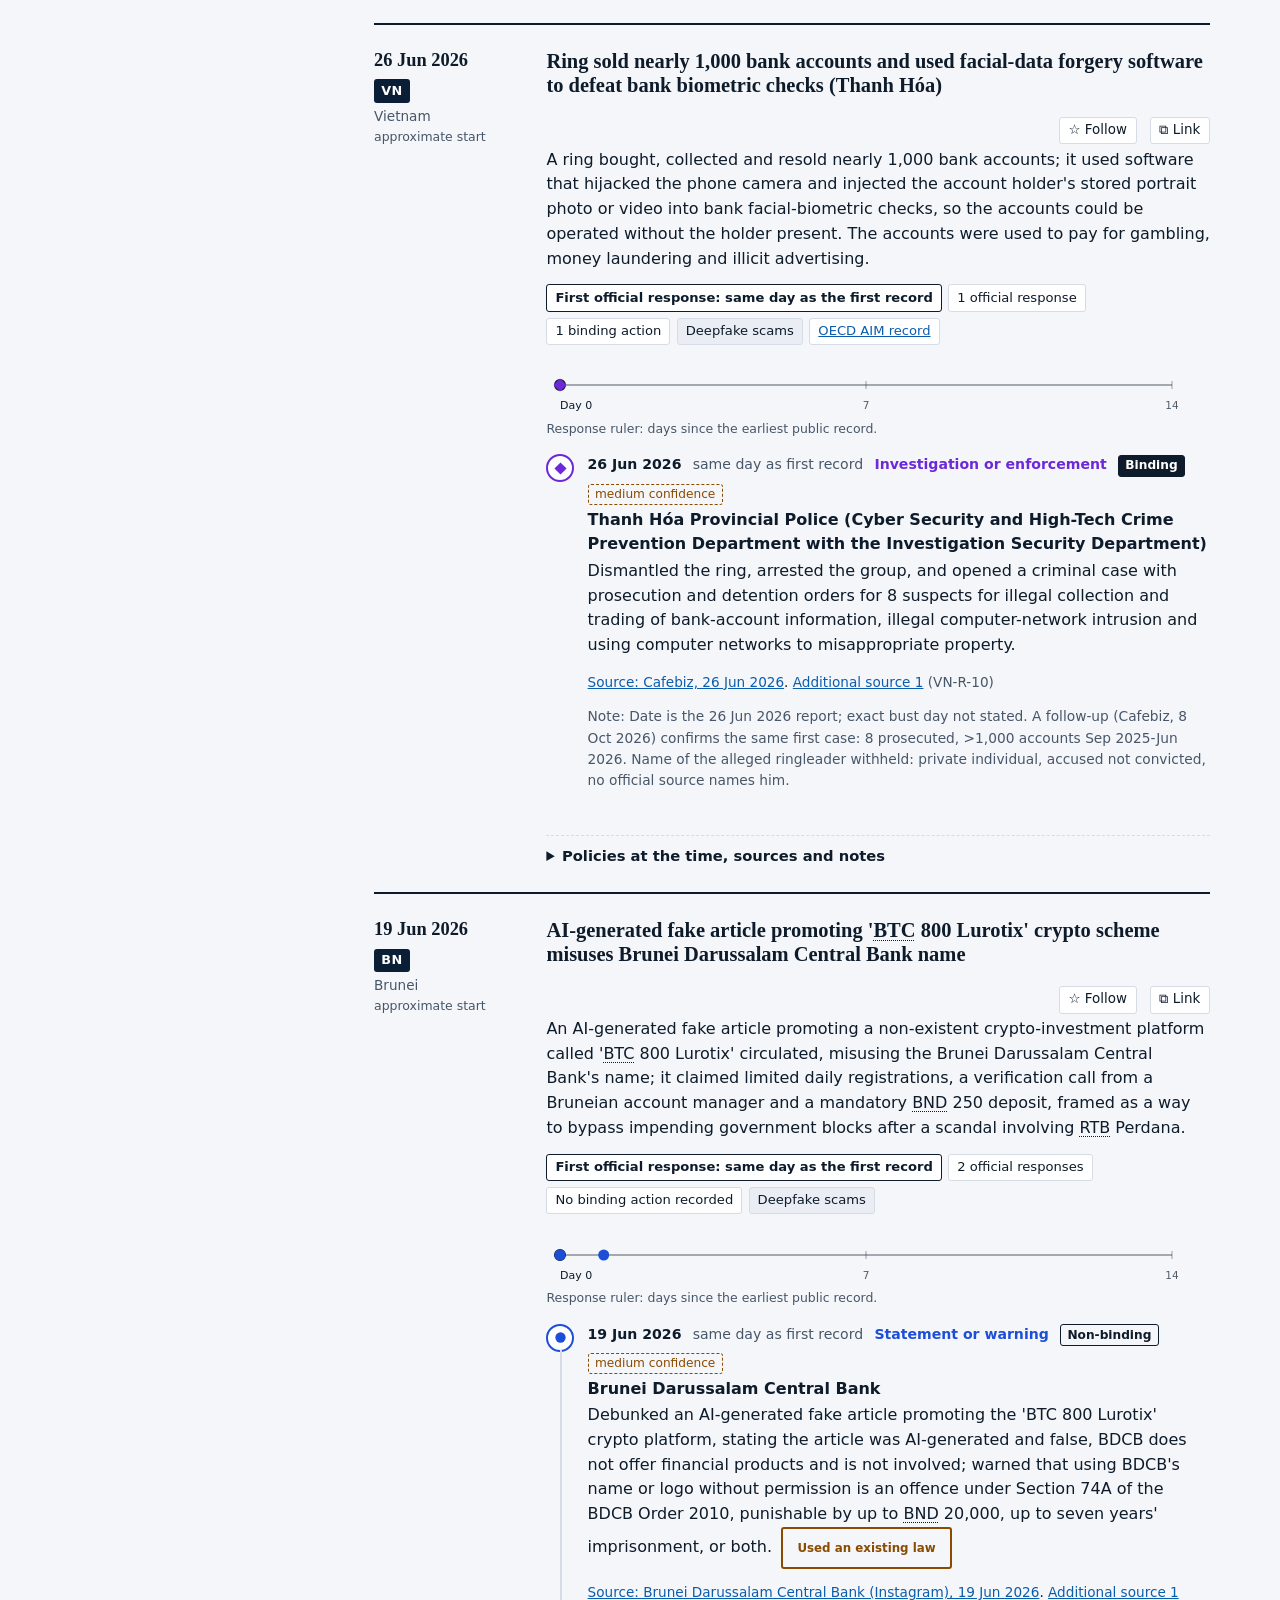
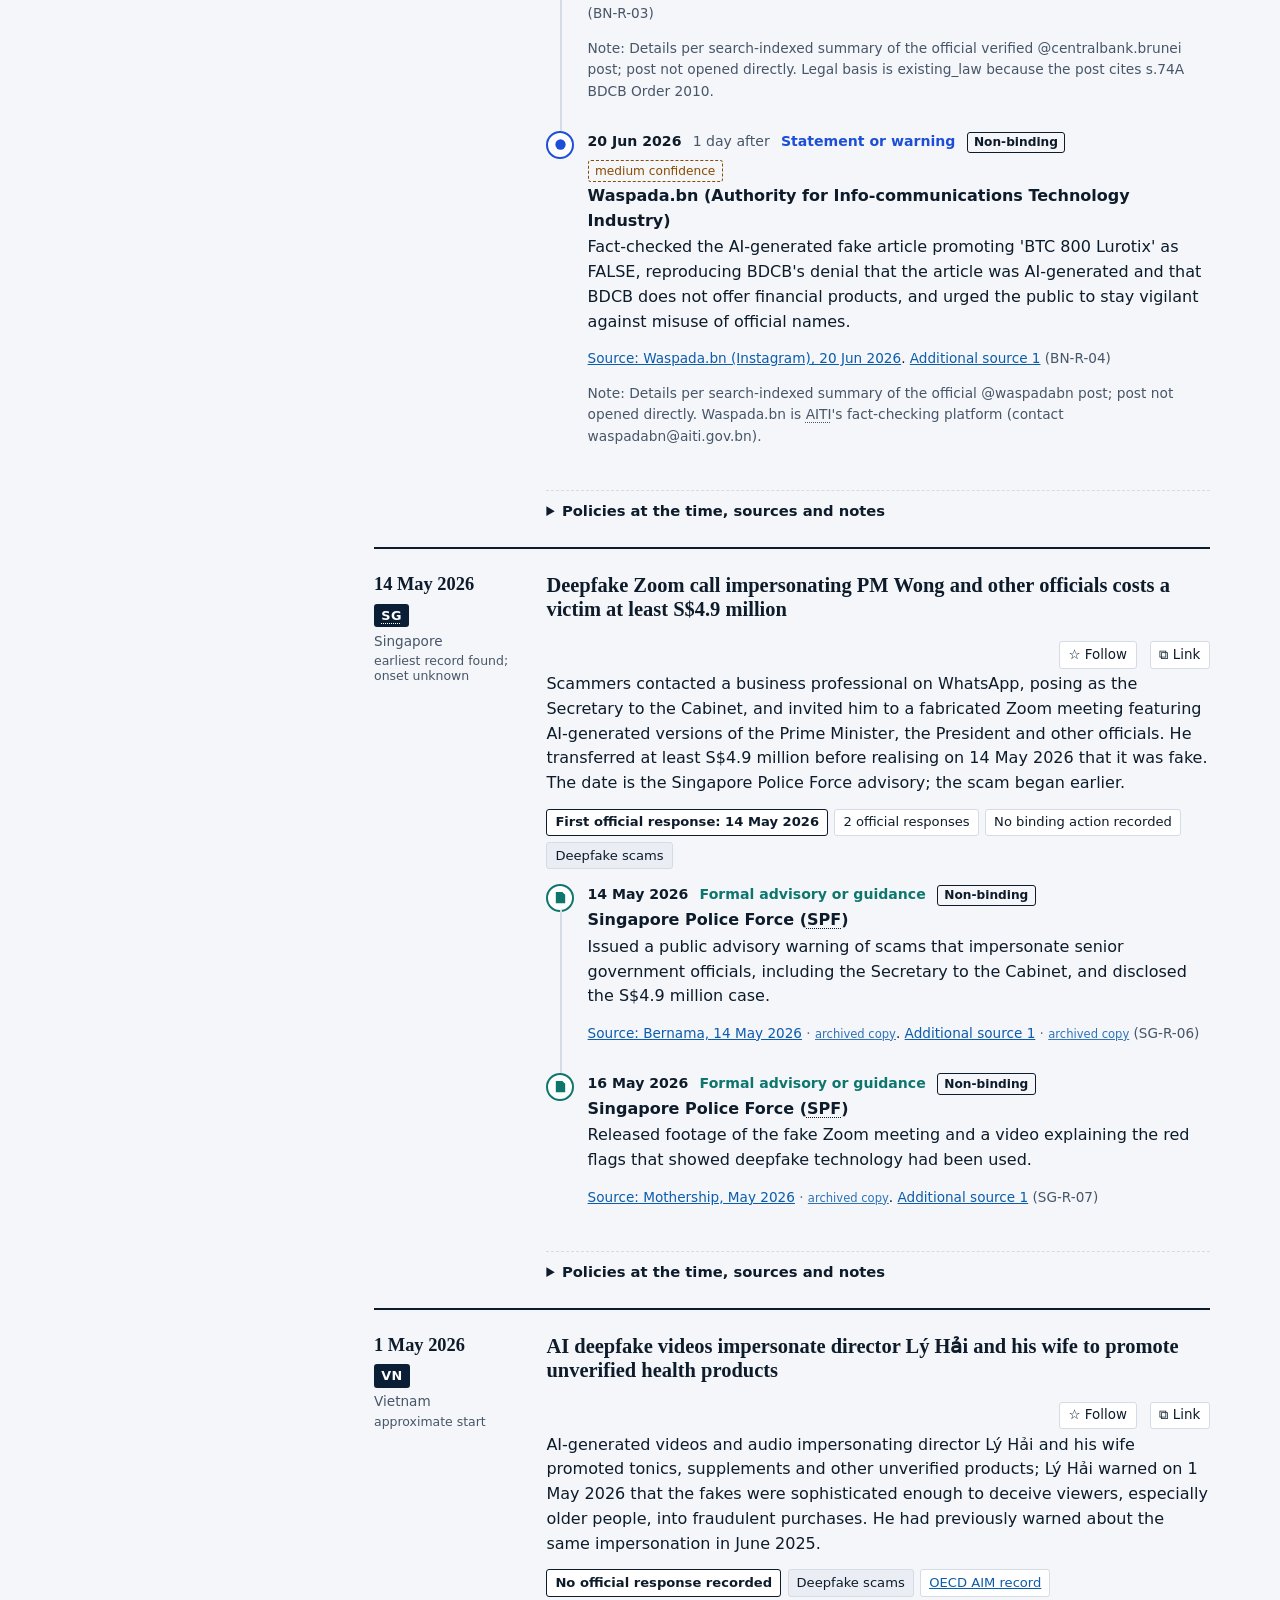
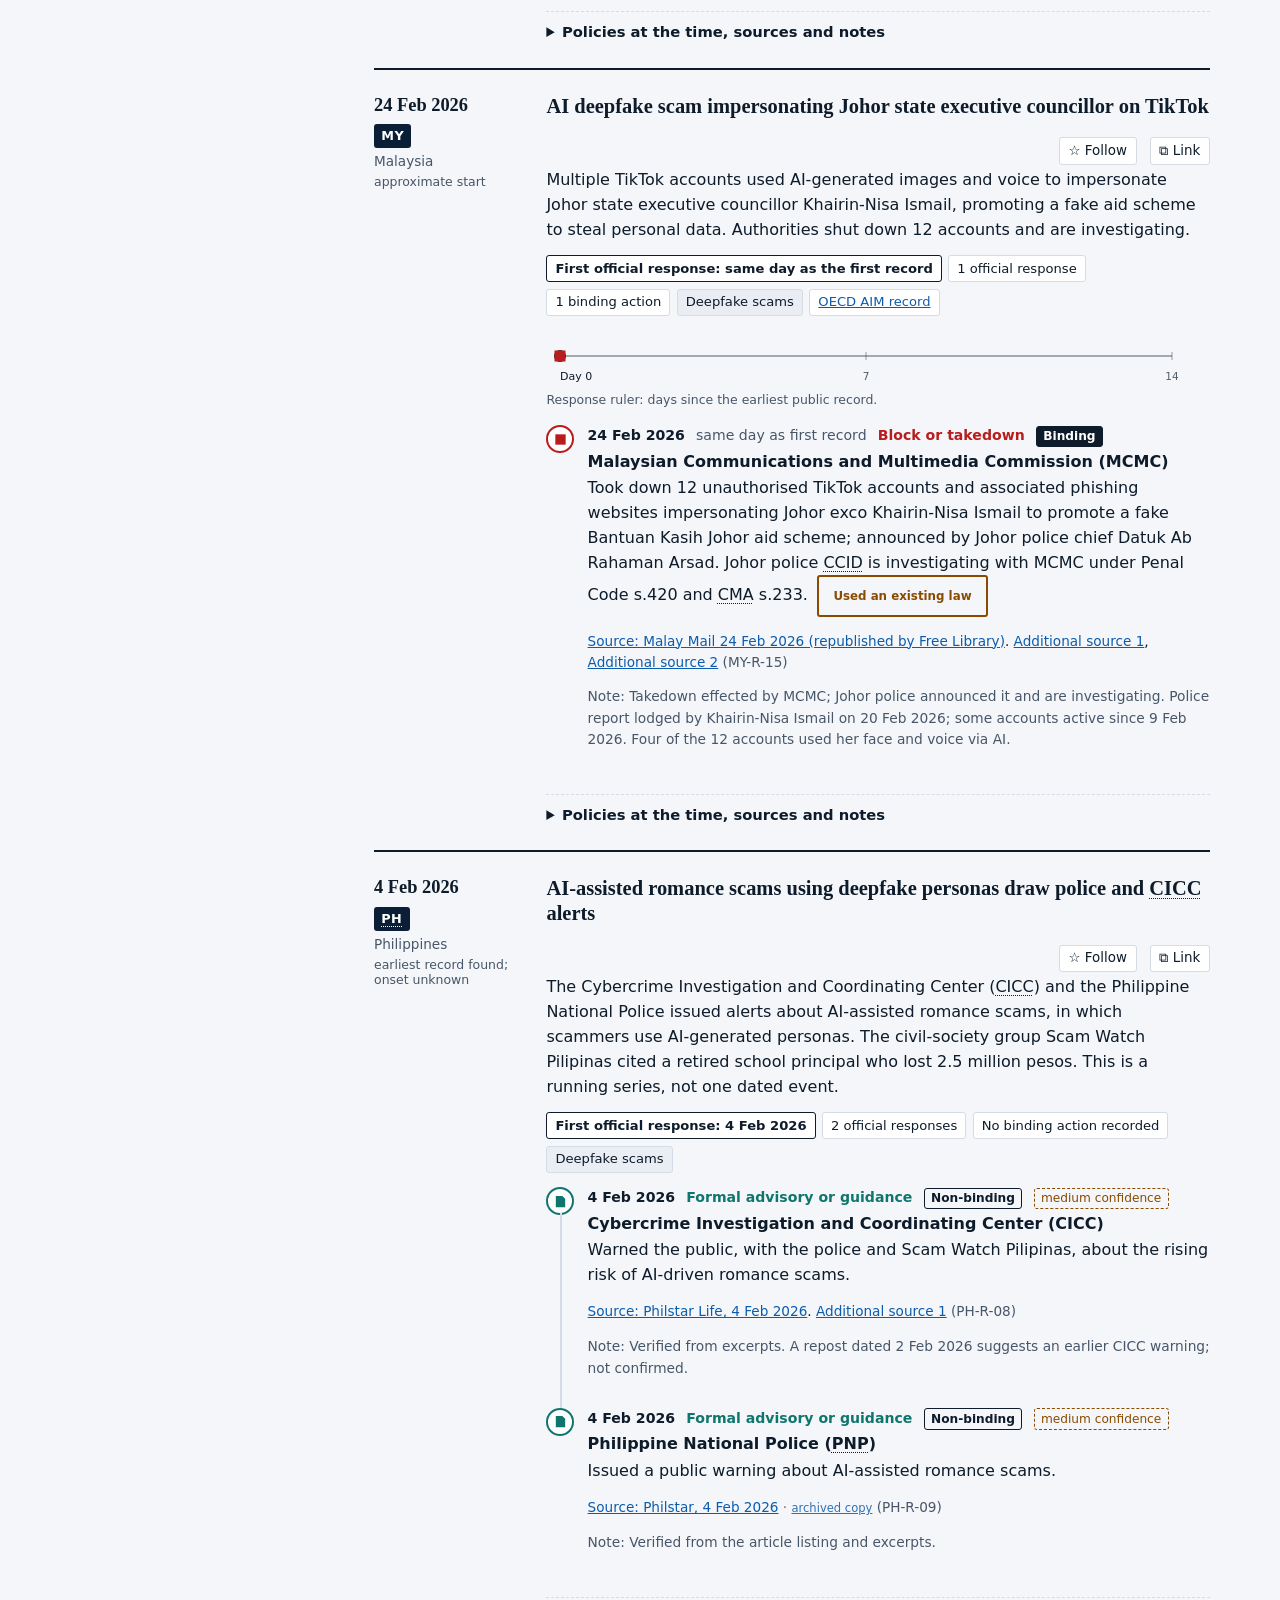
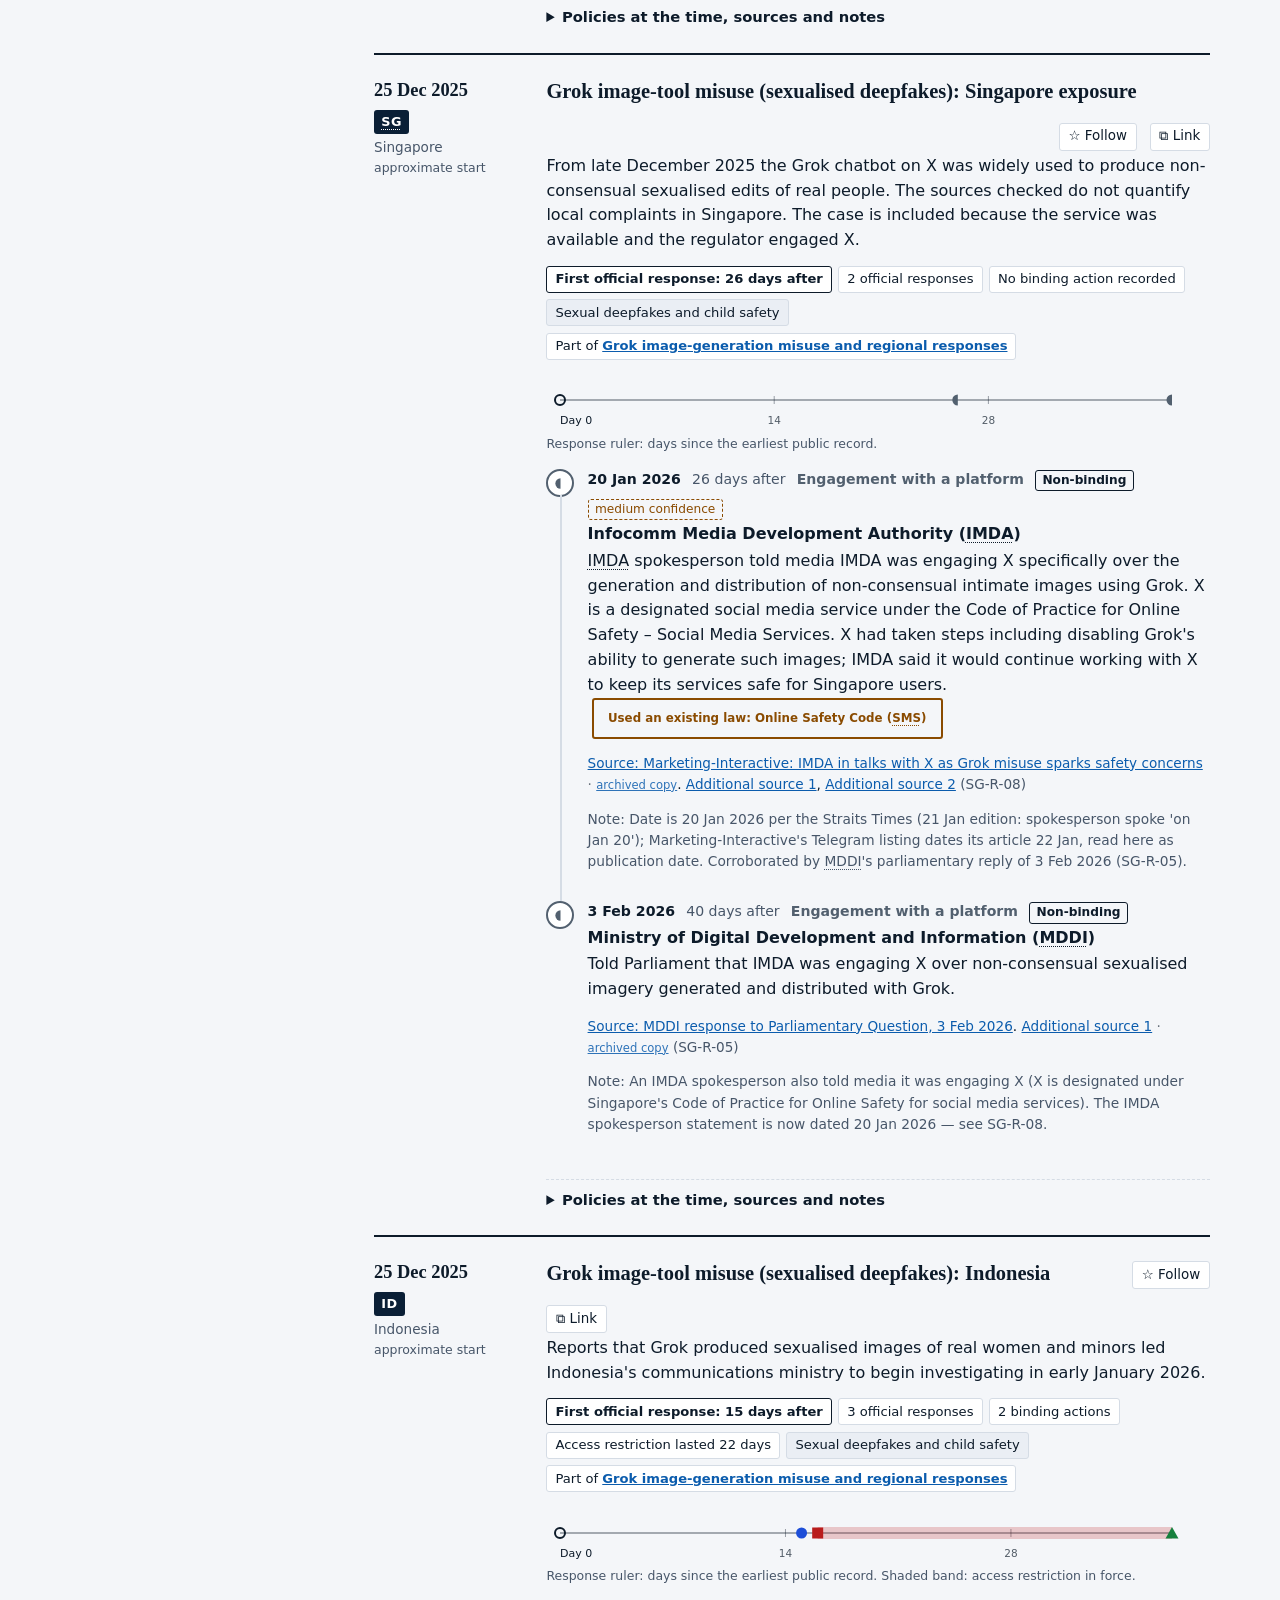
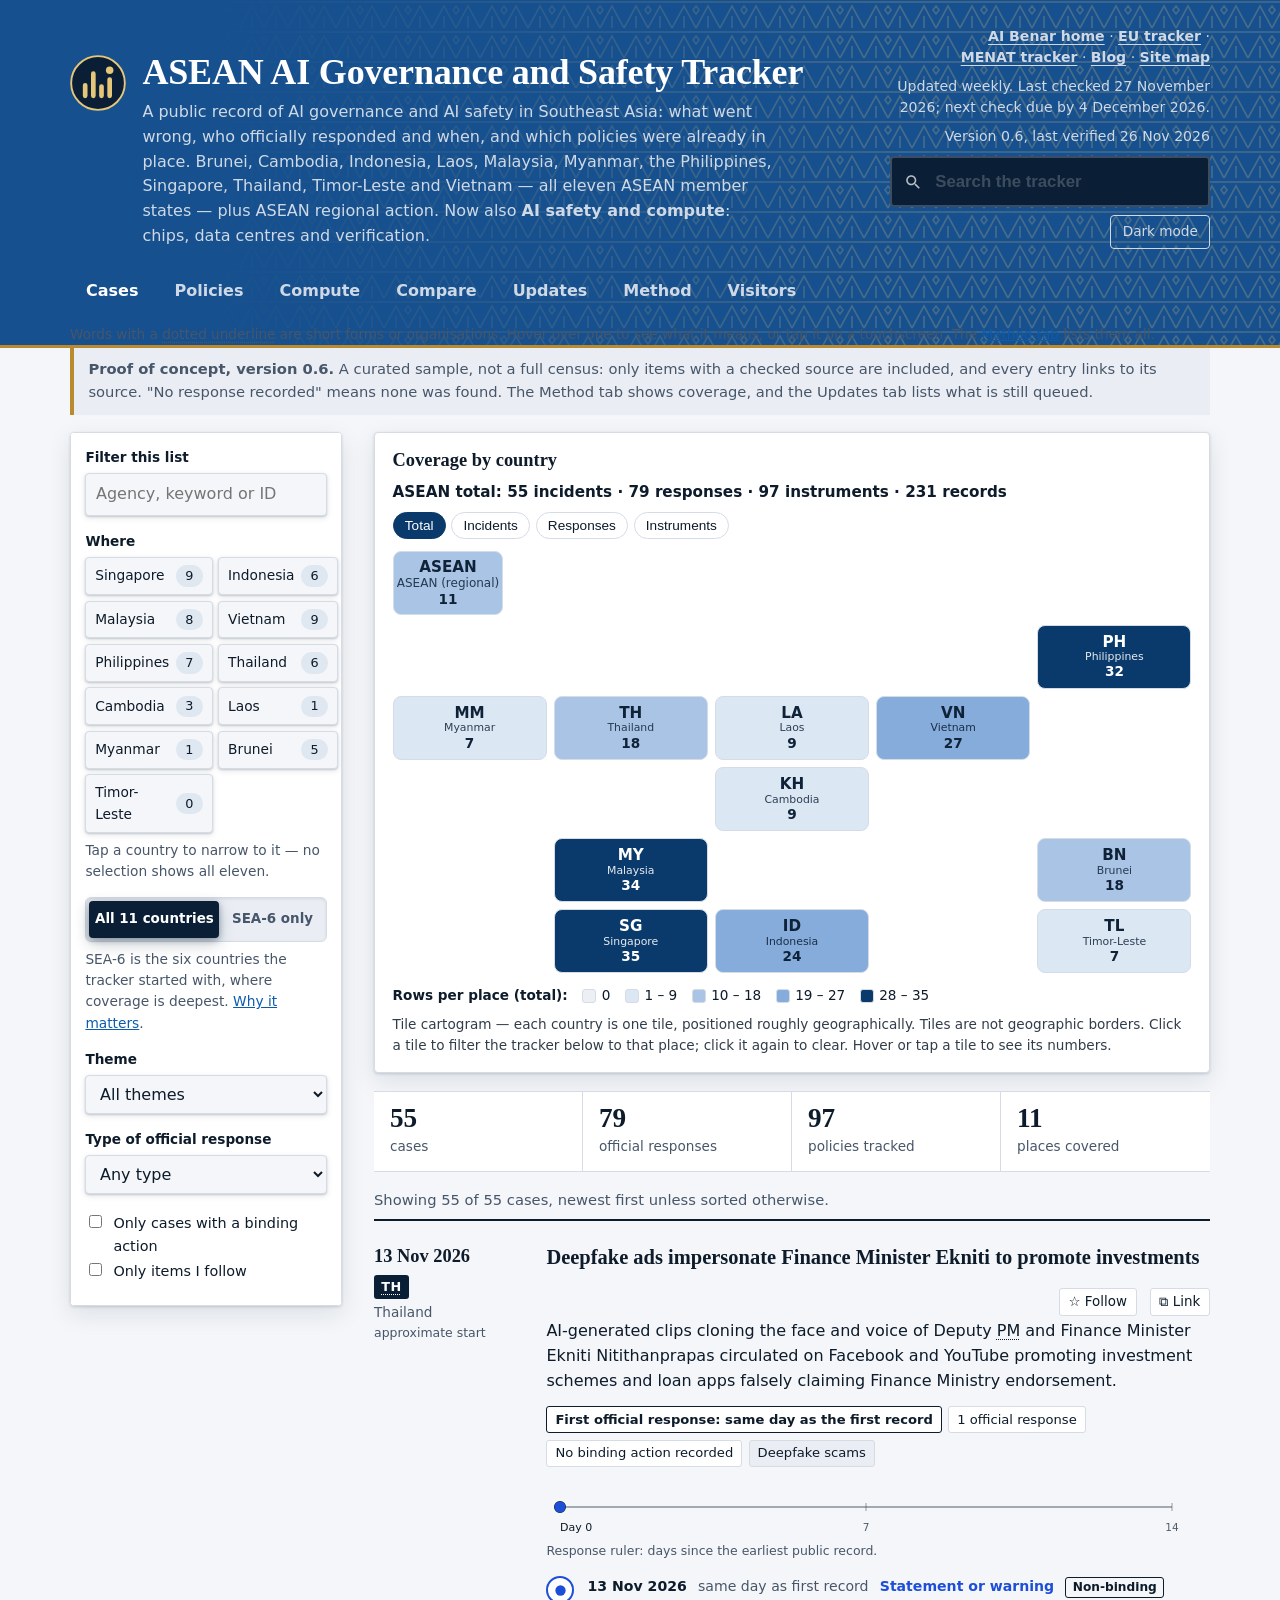
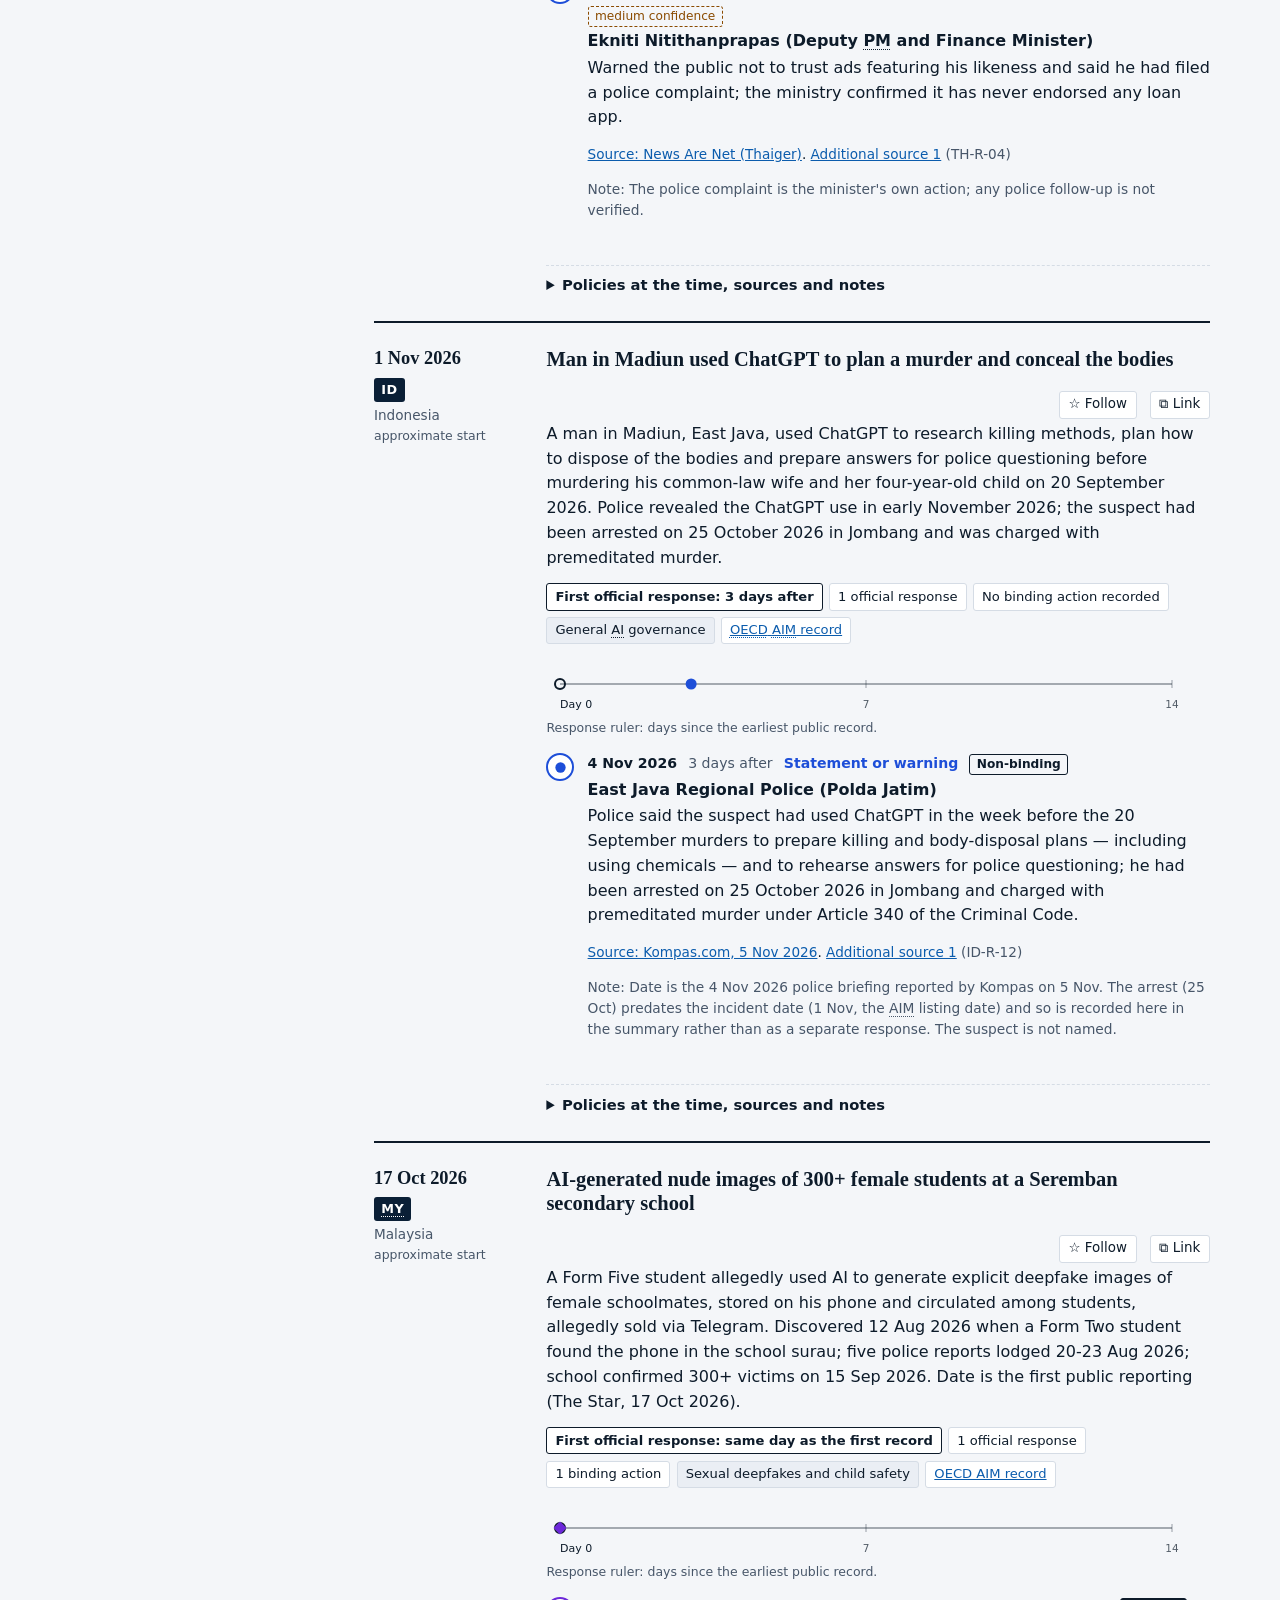
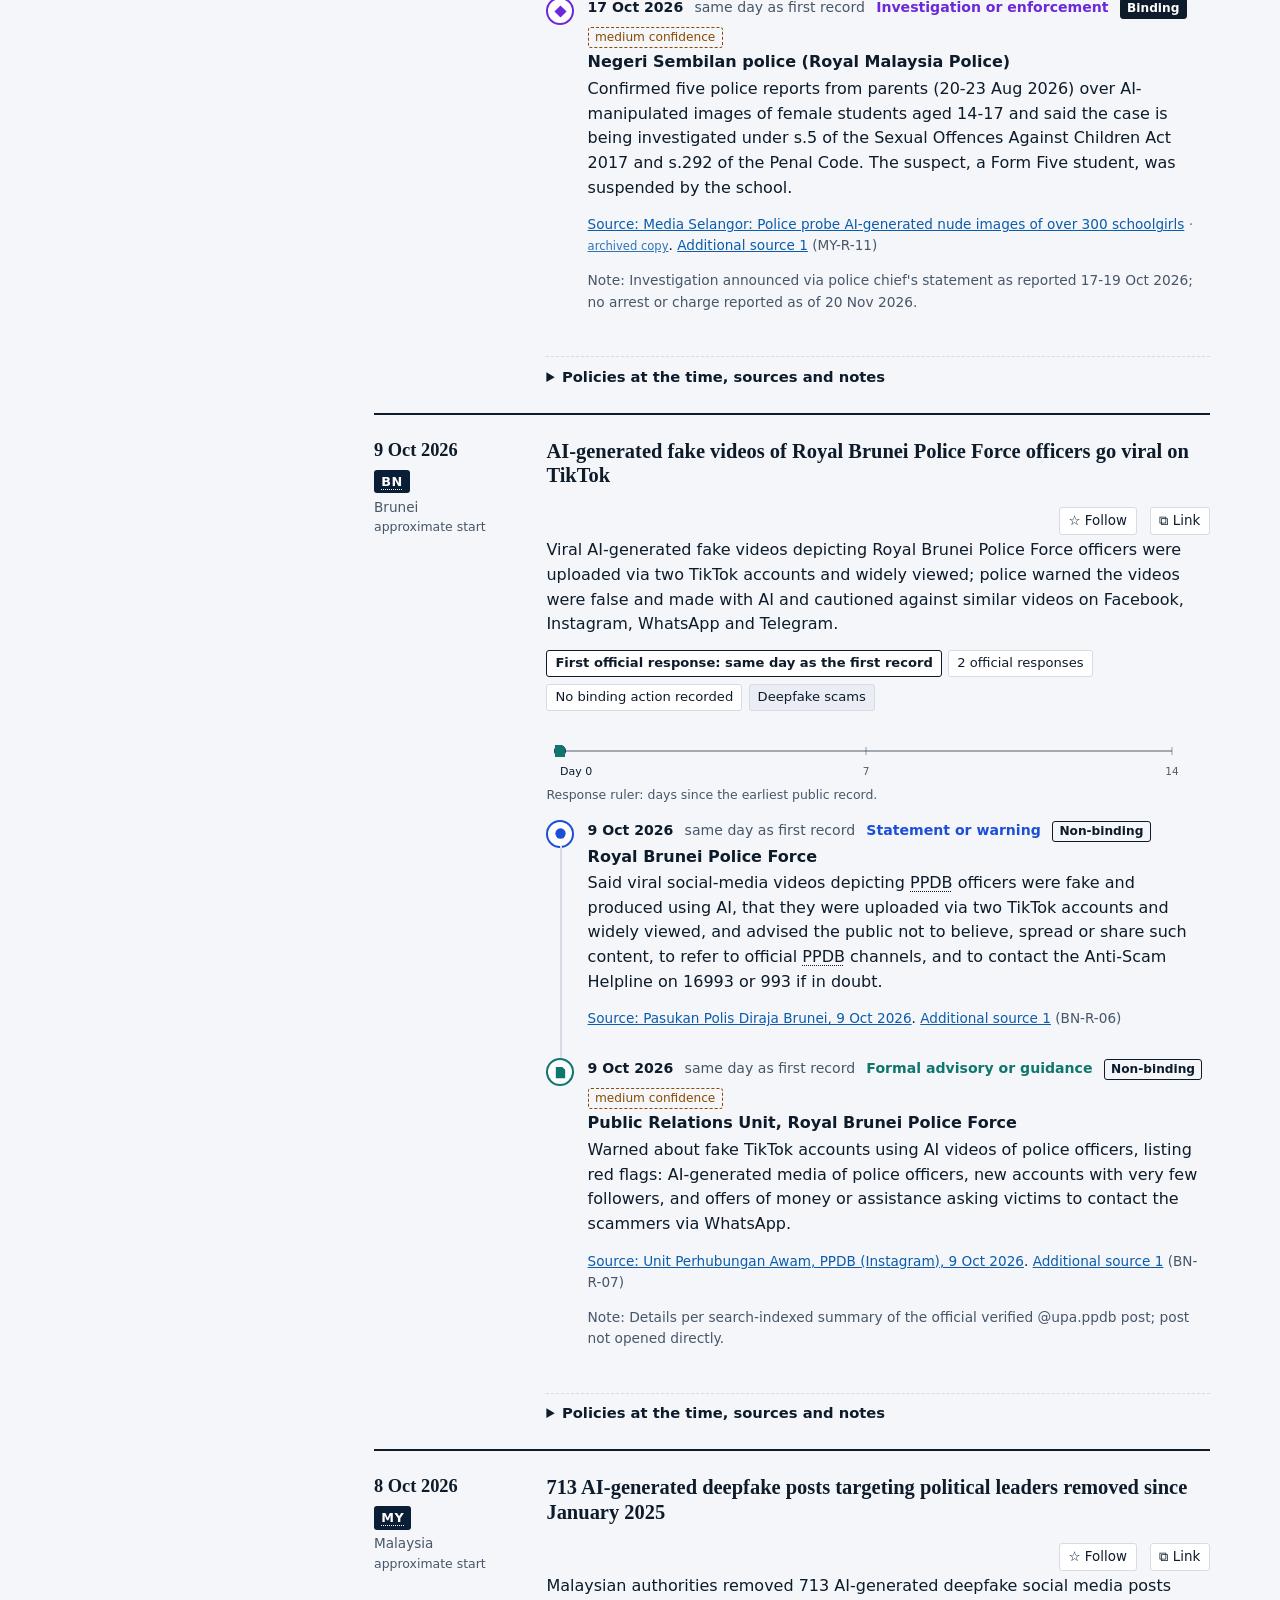
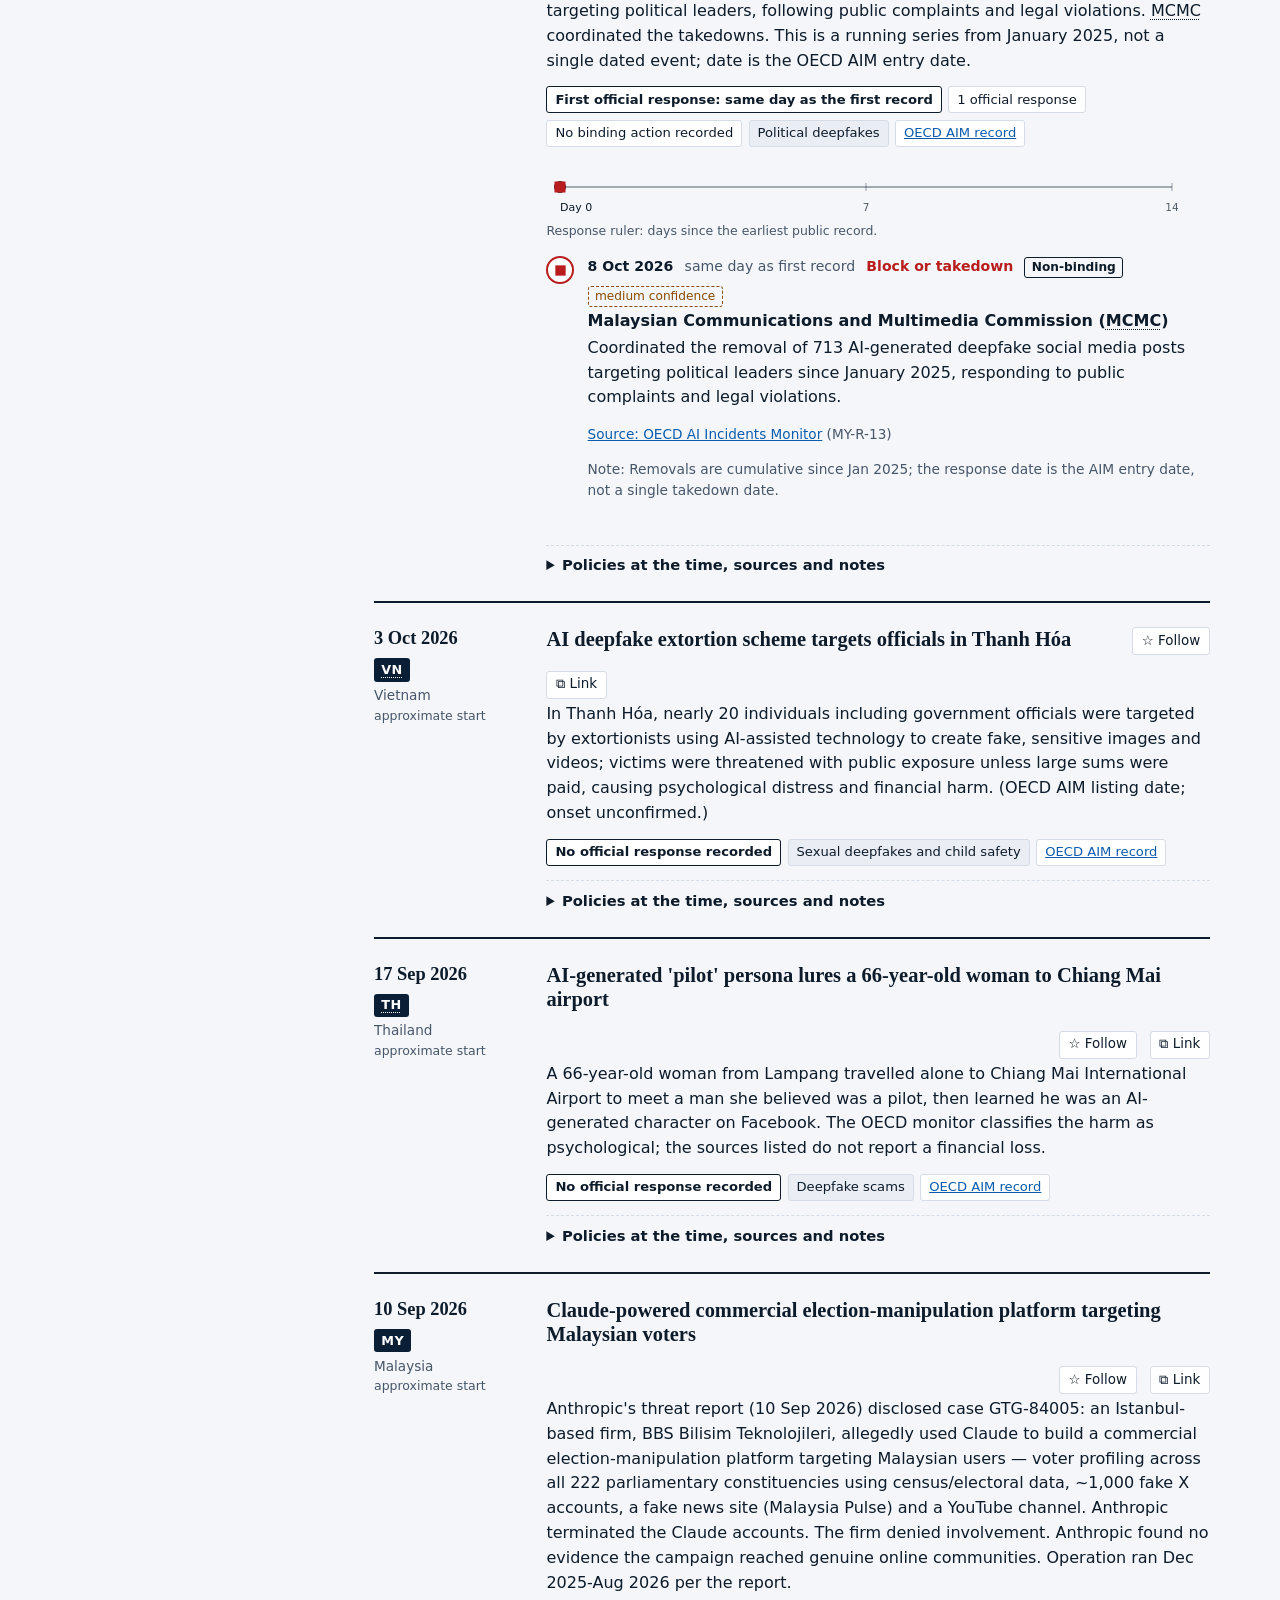
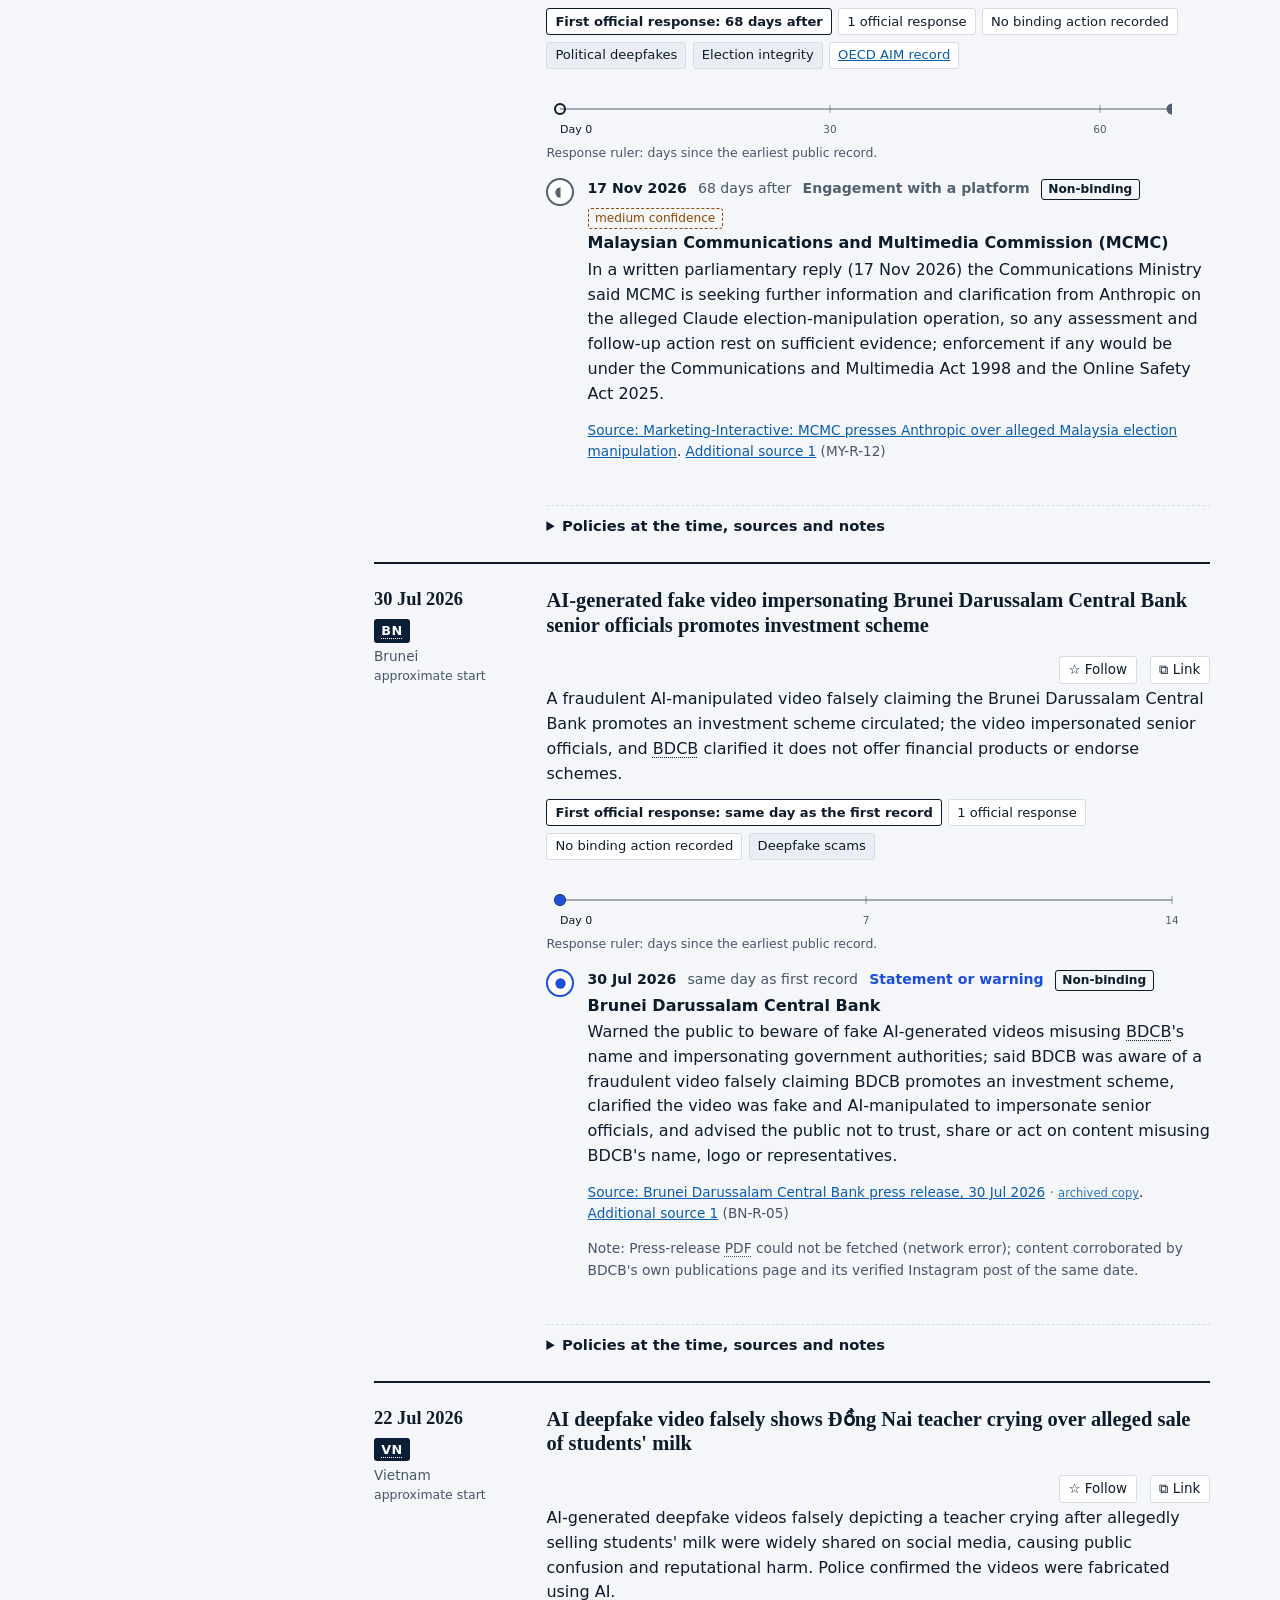
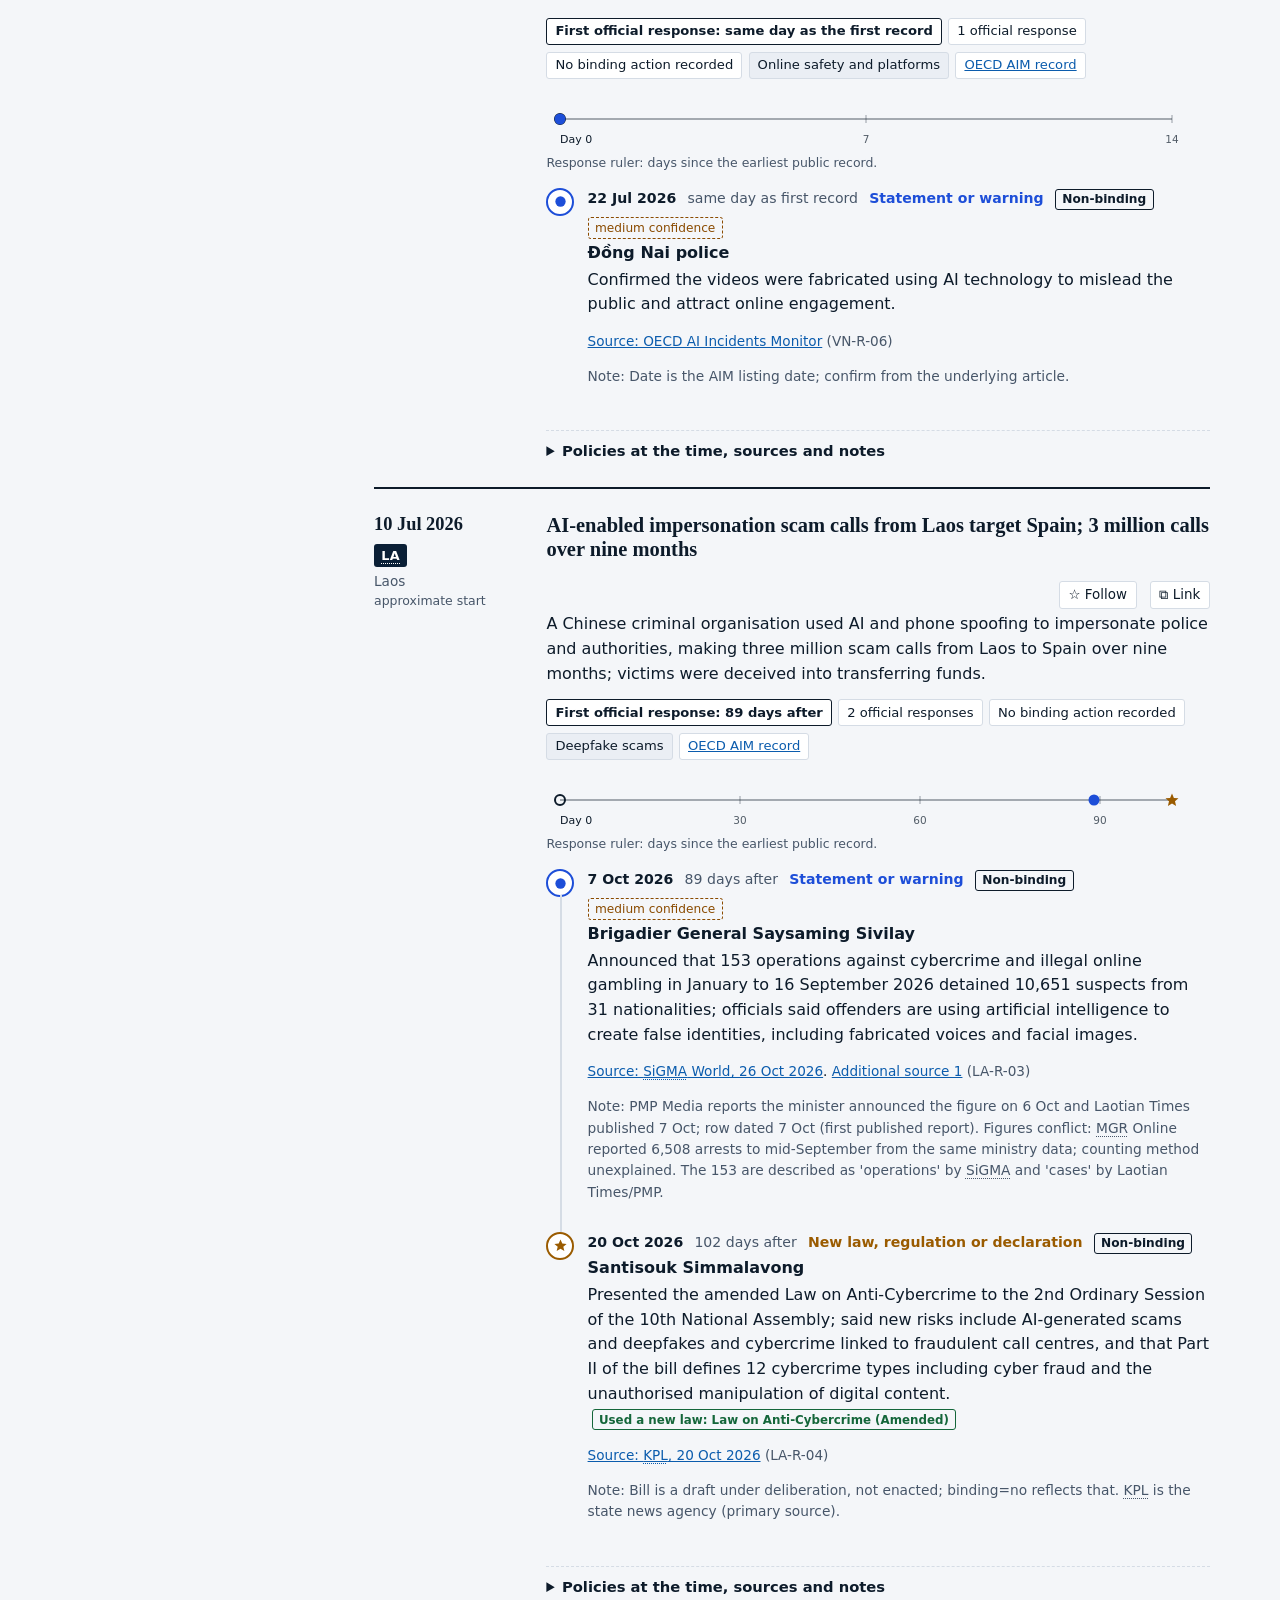
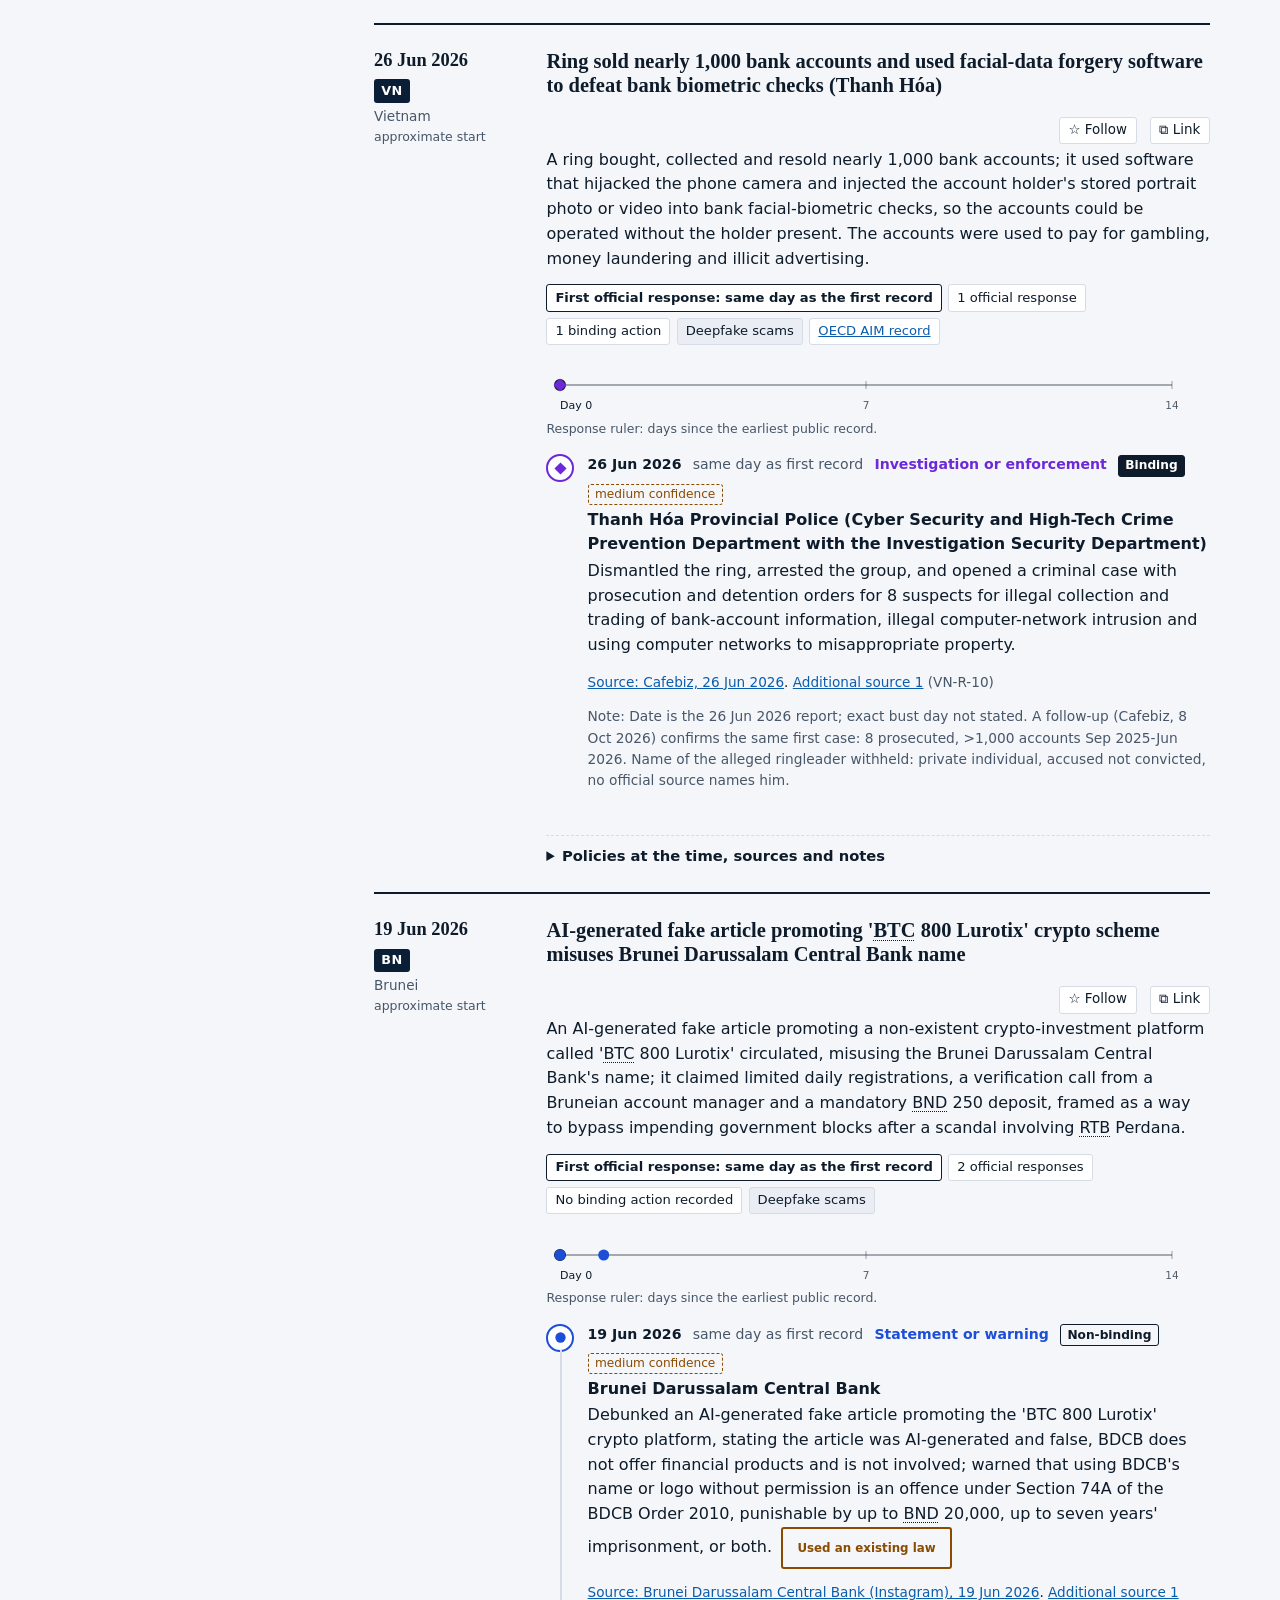
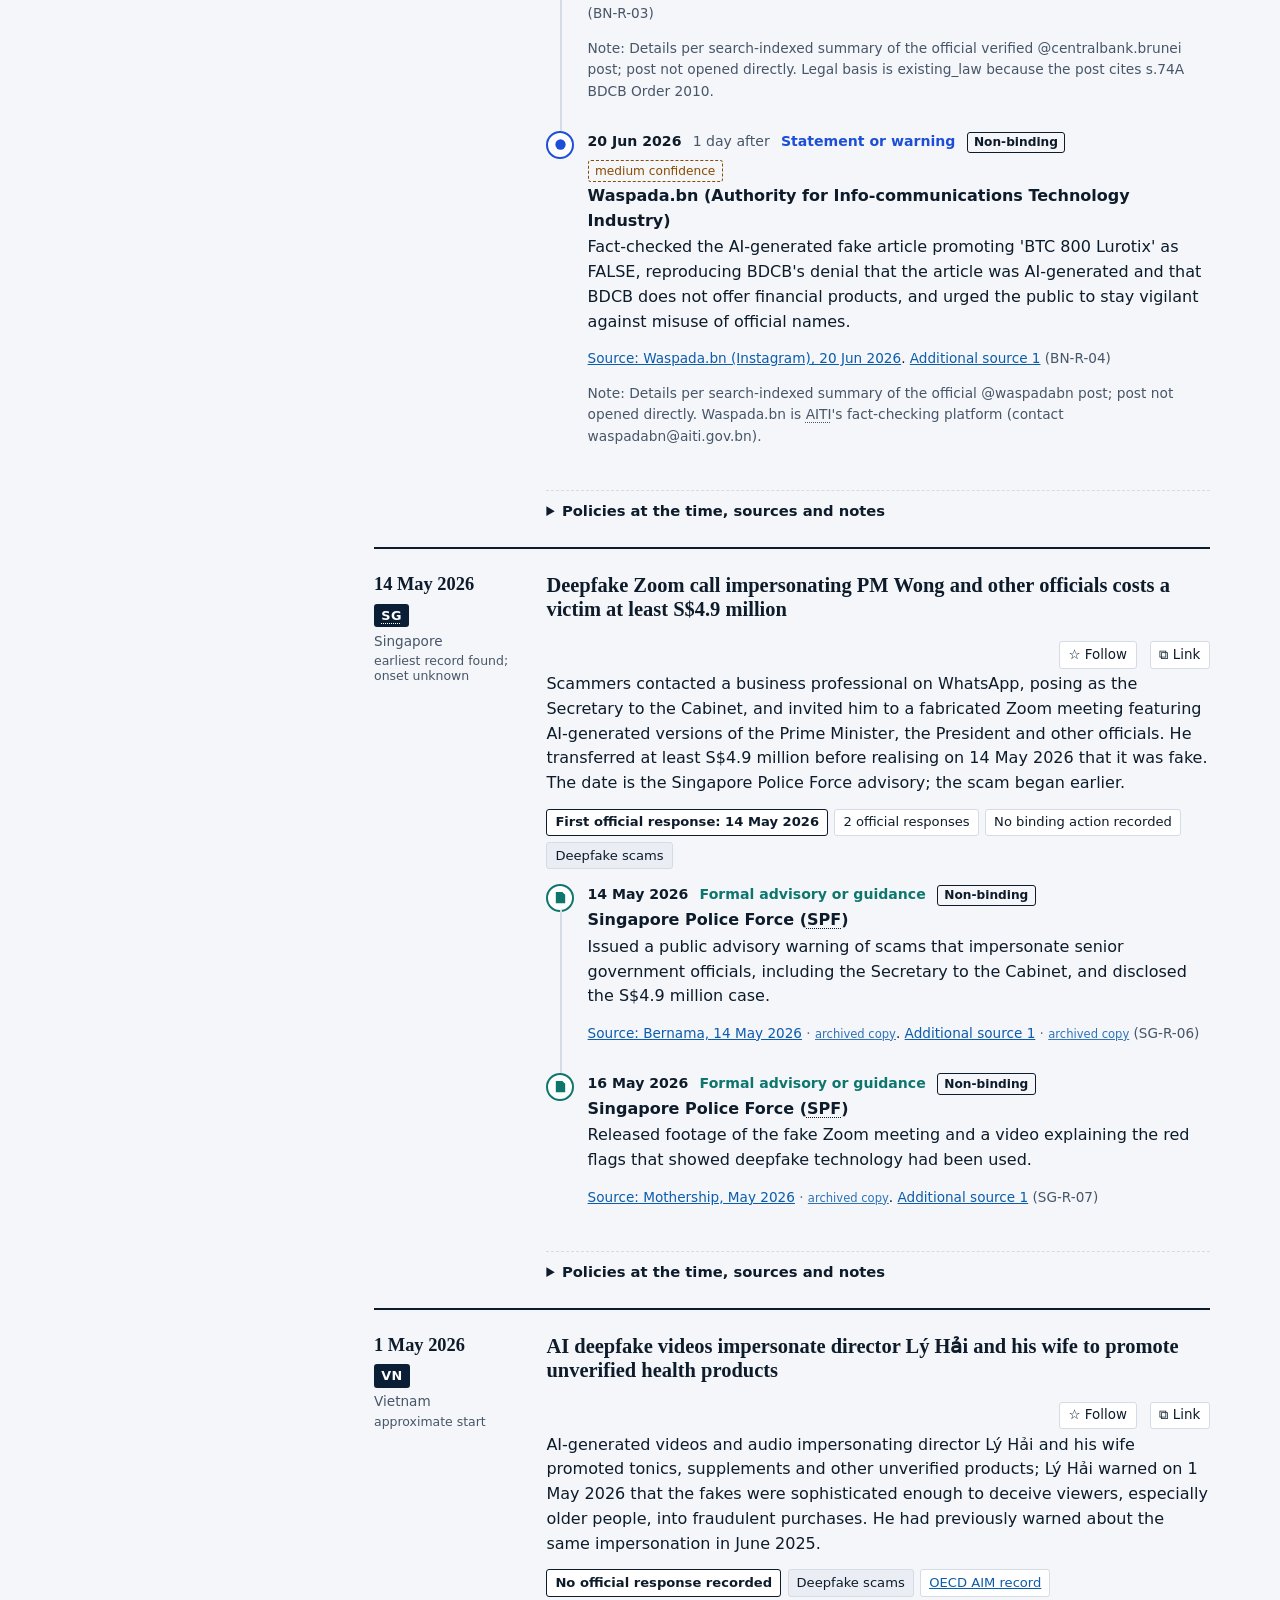
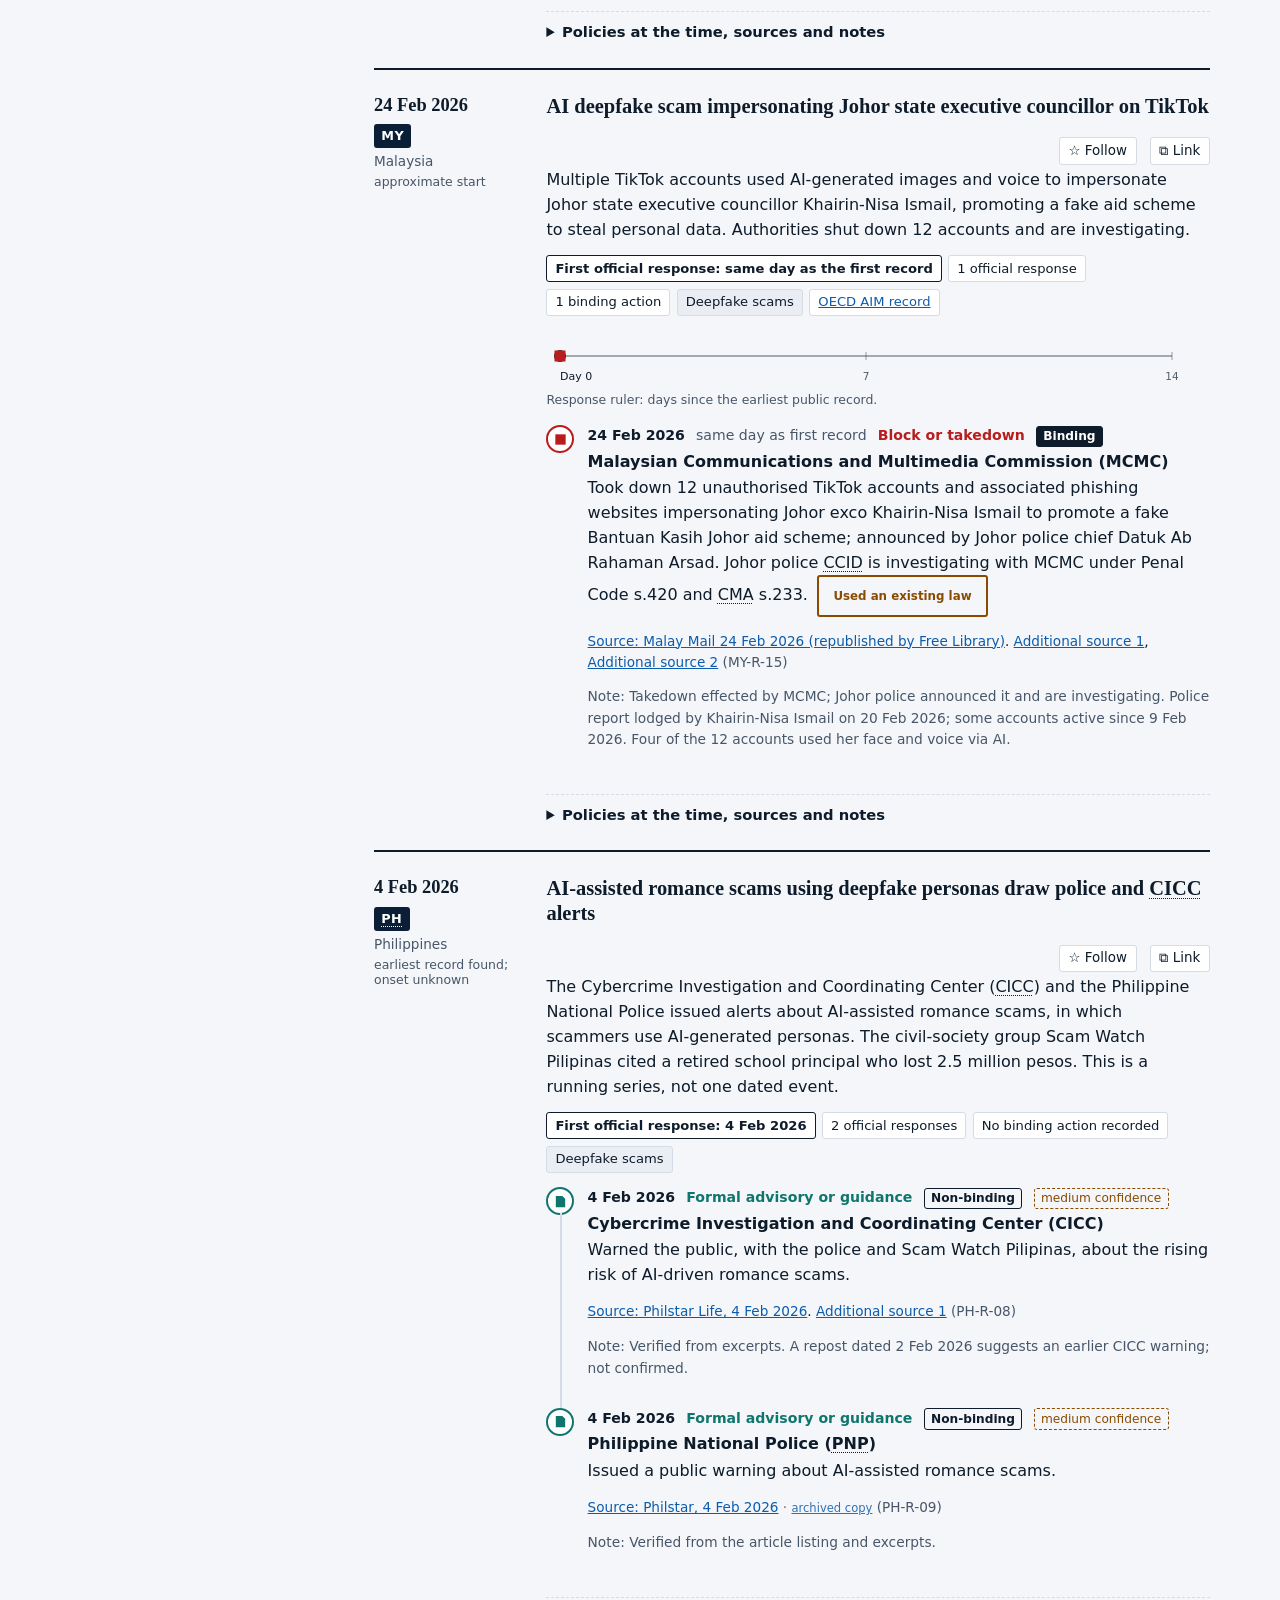
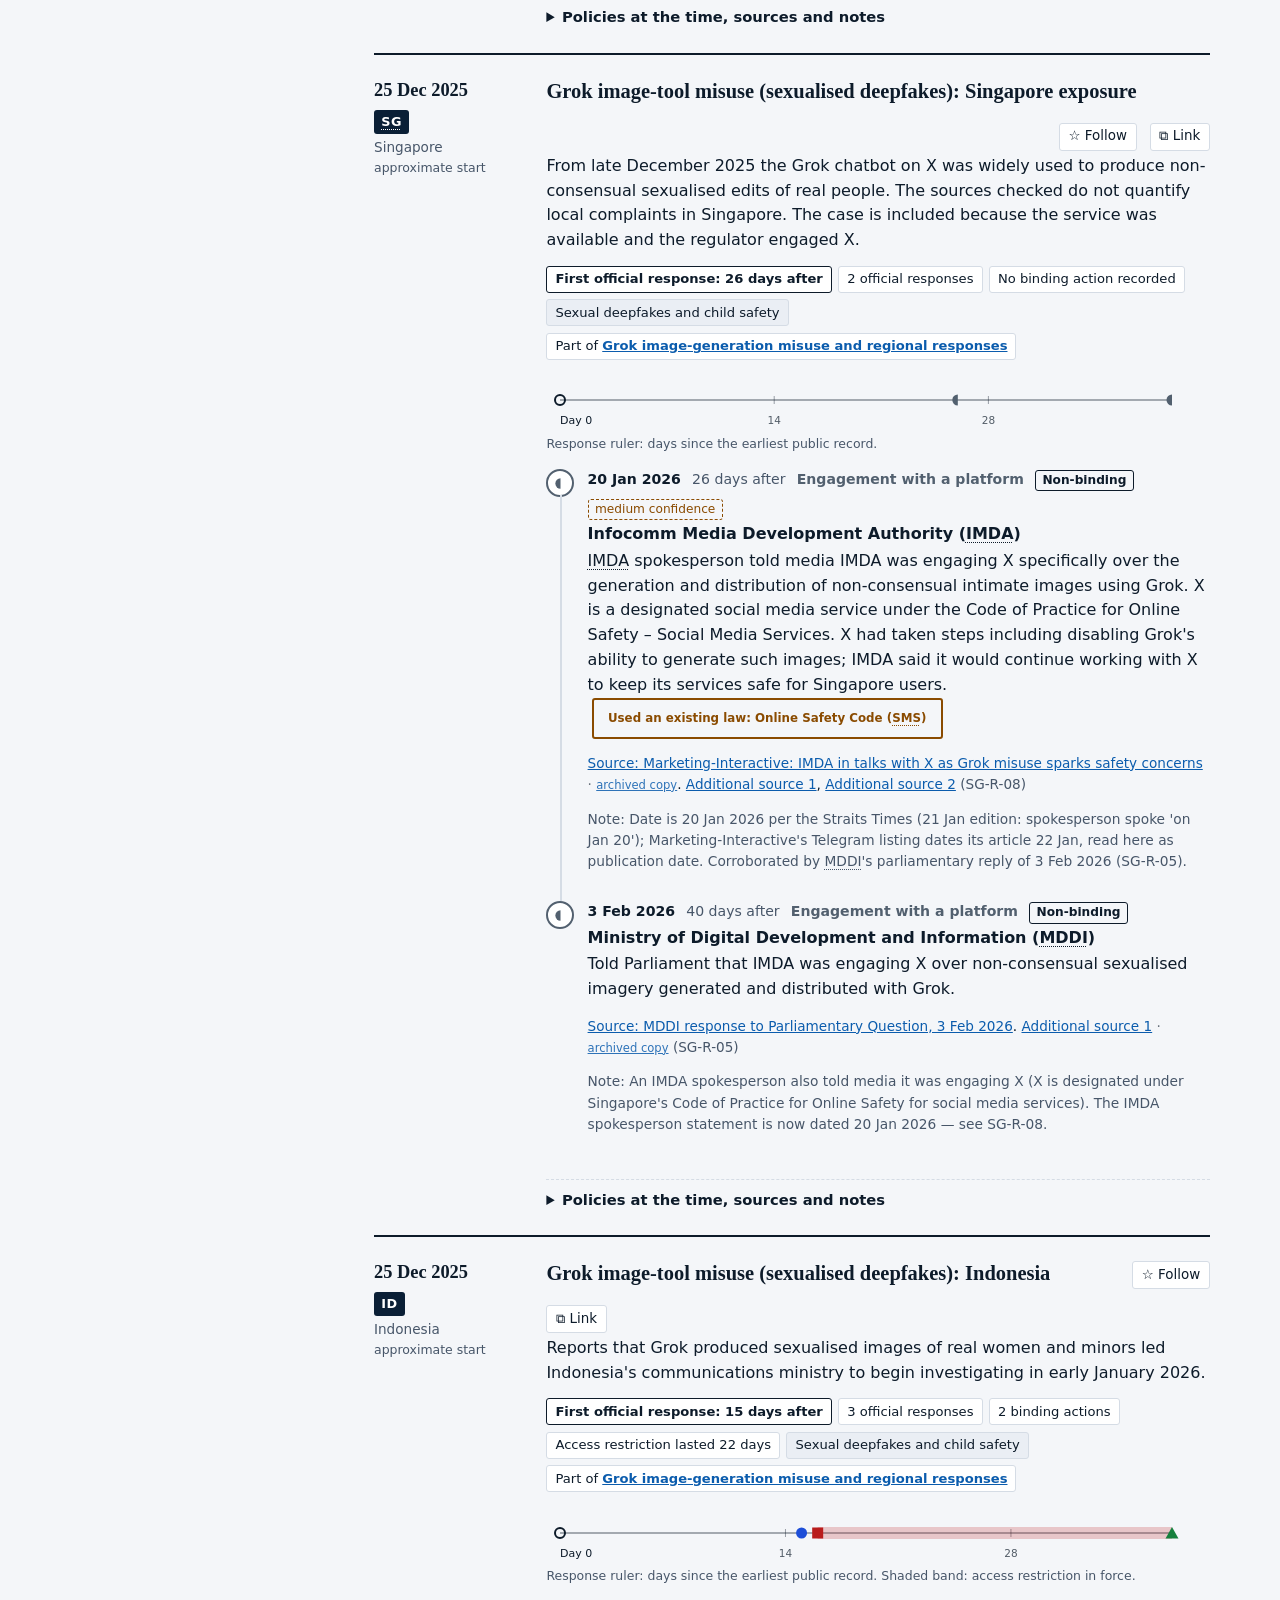
